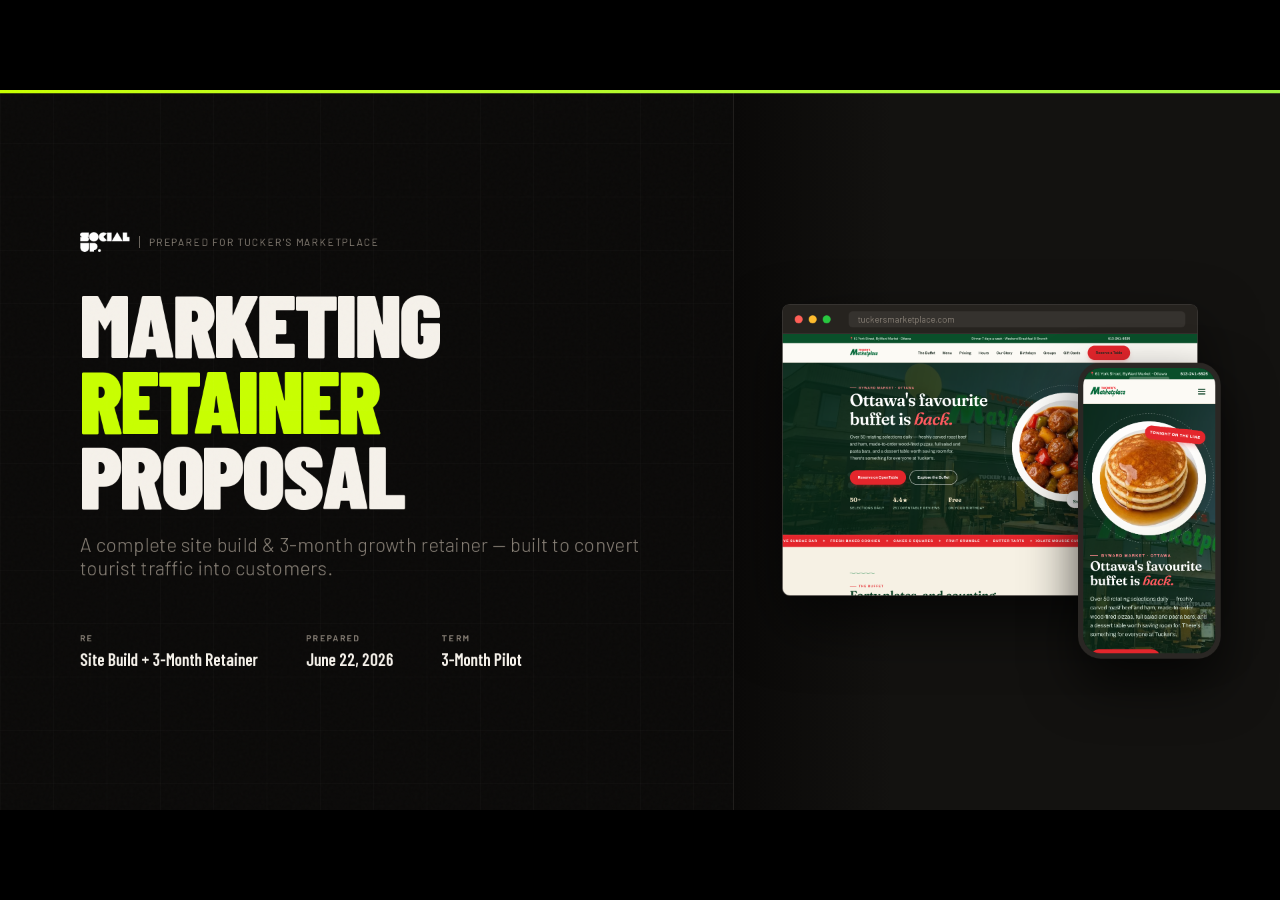
==== socialup-web/tuckers/index.html @ 9baf26e9 "Add Tucker's Marketplace proposal page at /tuckers Co-Authored-By: Claude Sonnet 4.6 <noreply@anthro" ====
<!DOCTYPE html>
<html>
<head>
  <meta charset="utf-8">
  <title>Tucker's Marketplace × SocialUp — Proposal</title>
  <style>
    * { margin: 0; padding: 0; box-sizing: border-box; }
    body { background: #0a0908; display: flex; align-items: center; justify-content: center; min-height: 100vh; font-family: -apple-system, BlinkMacSystemFont, sans-serif; }
    #__bundler_loading { position: fixed; bottom: 20px; right: 20px; font: 13px/1.4 -apple-system, BlinkMacSystemFont, sans-serif; color: #666; background: #fff; padding: 8px 14px; border-radius: 8px; box-shadow: 0 1px 4px rgba(0,0,0,0.12); z-index: 10000; }
    #__bundler_thumbnail { position: fixed; inset: 0; width: 100%; height: 100%; display: flex; align-items: center; justify-content: center; background: #0a0908; z-index: 9999; }
    #__bundler_thumbnail svg { width: 100%; height: 100%; object-fit: contain; }
    #__bundler_placeholder { color: #999; font-size: 14px; }
  </style>
  <noscript>
    <style>#__bundler_loading { display: none; }</style>
    <div style="position:fixed;bottom:12px;left:12px;font:13px/1.4 -apple-system,BlinkMacSystemFont,sans-serif;color:#999;background:rgba(255,255,255,0.9);padding:6px 12px;border-radius:6px;box-shadow:0 1px 4px rgba(0,0,0,0.08);z-index:10000;">
      This page requires JavaScript to display.
    </div>
  </noscript>
</head>
<body>
  <div id="__bundler_thumbnail">
  <svg viewBox="0 0 1200 800" xmlns="http://www.w3.org/2000/svg">
    <rect width="1200" height="800" fill="#0a0908"></rect>
    <rect x="0" y="0" width="1200" height="14" fill="#c8ff00"></rect>
    <text x="100" y="360" font-family="Arial, sans-serif" font-weight="900" font-size="120" fill="#f5f1ea">MKTG</text>
    <text x="100" y="490" font-family="Arial, sans-serif" font-weight="900" font-size="120" fill="#c8ff00">PROPOSAL</text>
  </svg>
</div>
  <div id="__bundler_loading">Unpacking...</div>

  <script>
    
document.addEventListener('DOMContentLoaded', async function() {
  const loading = document.getElementById('__bundler_loading');
  function setStatus(msg) { if (loading) loading.textContent = msg; }

  // Error sink persists across replaceWith since it's on window, not the DOM.
  window.addEventListener('error', function(e) {
    var p = document.body || document.documentElement;
    var d = document.getElementById('__bundler_err') || p.appendChild(document.createElement('div'));
    d.id = '__bundler_err';
    d.style.cssText = 'position:fixed;bottom:12px;left:12px;right:12px;font:12px/1.4 ui-monospace,monospace;background:#2a1215;color:#ff8a80;padding:10px 14px;border-radius:8px;border:1px solid #5c2b2e;z-index:99999;white-space:pre-wrap;max-height:40vh;overflow:auto';
    d.textContent = (d.textContent ? d.textContent + String.fromCharCode(10) : '') +
      '[bundle] ' + (e.message || e.type) +
      (e.filename ? ' (' + e.filename.slice(0, 60) + ':' + e.lineno + ')' : '');
  }, true);

  try {
    const manifestEl = document.querySelector('script[type="__bundler/manifest"]');
    const templateEl = document.querySelector('script[type="__bundler/template"]');
    if (!manifestEl || !templateEl) {
      setStatus('Error: missing bundle data');
      console.error('[bundler] Missing script tags — manifestEl:', !!manifestEl, 'templateEl:', !!templateEl);
      return;
    }

    const manifest = JSON.parse(manifestEl.textContent);
    let template = JSON.parse(templateEl.textContent);

    const uuids = Object.keys(manifest);
    setStatus('Unpacking ' + uuids.length + ' assets...');

    const blobUrls = {};
    await Promise.all(uuids.map(async (uuid) => {
      const entry = manifest[uuid];
      try {
        const binaryStr = atob(entry.data);
        const bytes = new Uint8Array(binaryStr.length);
        for (let i = 0; i < binaryStr.length; i++) bytes[i] = binaryStr.charCodeAt(i);

        let finalBytes = bytes;
        if (entry.compressed) {
          if (typeof DecompressionStream !== 'undefined') {
            const ds = new DecompressionStream('gzip');
            const writer = ds.writable.getWriter();
            const reader = ds.readable.getReader();
            writer.write(bytes);
            writer.close();
            const chunks = [];
            let totalLen = 0;
            while (true) {
              const { done, value } = await reader.read();
              if (done) break;
              chunks.push(value);
              totalLen += value.length;
            }
            finalBytes = new Uint8Array(totalLen);
            let offset = 0;
            for (const chunk of chunks) { finalBytes.set(chunk, offset); offset += chunk.length; }
          } else {
            console.warn('DecompressionStream not available, asset ' + uuid + ' may not render');
          }
        }

        blobUrls[uuid] = URL.createObjectURL(new Blob([finalBytes], { type: entry.mime }));
      } catch (err) {
        console.error('Failed to decode asset ' + uuid + ':', err);
        blobUrls[uuid] = URL.createObjectURL(new Blob([], { type: entry.mime }));
      }
    }));

    const extResEl = document.querySelector('script[type="__bundler/ext_resources"]');
    const extResources = extResEl ? JSON.parse(extResEl.textContent) : [];
    const resourceMap = {};
    for (const entry of extResources) {
      if (blobUrls[entry.uuid]) resourceMap[entry.id] = blobUrls[entry.uuid];
    }

    setStatus('Rendering...');
    for (const uuid of uuids) template = template.split(uuid).join(blobUrls[uuid]);

    // Strip integrity + crossorigin — blob URLs from a file:// document inherit
    // a null origin, so crossorigin forces a CORS fetch that SRI then rejects.
    // The manifest bytes are ours; SRI protects against CDN compromise, not this.
    template = template.replace(/\s+integrity="[^"]*"/gi, '').replace(/\s+crossorigin="[^"]*"/gi, '');

    const resourceScript = '<script>window.__resources = ' +
      JSON.stringify(resourceMap).split('</' + 'script>').join('<\\/' + 'script>') +
      ';</' + 'script>';
    // Inject after <head> so the DOCTYPE stays first; prepending the script
    // would push the parser into quirks mode. DOMParser always emits a <head>
    // (synthesizing one if the source HTML omitted it) but may carry
    // attributes through, so match the full opening tag. slice() rather than
    // replace() keeps us clear of $-pattern substitution in resourceScript.
    const headOpen = template.match(/<head[^>]*>/i);
    if (headOpen) {
      const i = headOpen.index + headOpen[0].length;
      template = template.slice(0, i) + resourceScript + template.slice(i);
    }

    // Parse the template and swap the root element. Scripts inserted via
    // DOMParser/replaceWith are inert per spec — re-create each with
    // createElement so they execute, awaiting onload for src scripts to
    // preserve ordering (React before ReactDOM before Babel before text/babel).
    const doc = new DOMParser().parseFromString(template, 'text/html');
    document.documentElement.replaceWith(doc.documentElement);
    const dead = Array.from(document.scripts);
    for (const old of dead) {
      const s = document.createElement('script');
      for (const a of old.attributes) s.setAttribute(a.name, a.value);
      s.textContent = old.textContent;
      // text/babel scripts with a src: fetch and inline. transformScriptTags
      // does XHR against the src, but blob:null/ from a file:// origin is
      // silently dropped. Inlining makes it a plain inline babel script,
      // which transformScriptTags handles unconditionally.
      if ((s.type === 'text/babel' || s.type === 'text/jsx') && s.src) {
        const r = await fetch(s.src);
        s.textContent = await r.text();
        s.removeAttribute('src');
      }
      const p = s.src ? new Promise(function(r) { s.onload = s.onerror = r; }) : null;
      old.replaceWith(s);
      if (p) await p;
    }
    // Babel standalone auto-transforms type=text/babel on DOMContentLoaded,
    // which fired before we swapped the document. Trigger manually if present.
    if (window.Babel && typeof window.Babel.transformScriptTags === 'function') {
      window.Babel.transformScriptTags();
    }
  } catch (err) {
    setStatus('Error unpacking: ' + err.message);
    console.error('Bundle unpack error:', err);
  }
});

  </script>

  <script type="__bundler/manifest">
{"7079548d-34f5-4b62-b573-746fa2c9d7e8":{"mime":"image/svg+xml","compressed":true,"data":"H4sIAAAAAAAAE5VWTW8bOQy991cI3jstfoiUFnYKrC8+ZK8+7K1AmzRAtimaIO7P3yevPXIwdtDOaYYU3yMpPtqrjz//fUyvX348Pzx9Wy+Y8uLjzYfV8+t9guPb83rx9eXl+5/L5X6/p73S04/7peSclzixSK8PX/Z/Pf1cL3LKybiRS+KWyXhx8yGl1X26e3h8XC/+uLu7O1hg+/7p5Wv6vF78zZUqoEo7PTVxoYgOf3p8UynEO+zMlTIVKZHEyLOGnxx8cqhRdlffHL9NydV4QFhyatrEUsmULdwGBgeJSfNUBK6iI6rsYIrKUreCSqvIrjayKDzCtyWIm7NvopKpmaXZmVSFVAy1lQquWnxQJGfEs9VUlAqjBVPYYA/UxwjbzXvzz+JmteydnjWdnXJYGV1PrJ191J7bphkKKyEXfCmcagm1pJlqjjzx8nAhRfNSR0How8mHrFks0sTRmLxqxu3Pczv5NqxBoQgfp0shaRx1QhyWC/[base64]/Dr1fQJxaMbIw3LKrNZHFsLLG+Tlufpj5X2EJFccdJG156ppNpUxr2sPWCp1MQqyq/wRqmE+GOM4TQl9P2SP3O1gkyY1z+0ByCsfu2WILCzeqOI7Cut/0ohhXfrhCea9f+YfwO6RxtyCKwF9lQm+FnB0Pn5zZV3AcHZD9sEHLk9mbH4xio1U/ZpOuJviNxoYoE/LB/KlgF0nbAdFFMNrzhx7UfRBWZWmAI3thA3ET6oppsoV0vSGHATVd0RjvdZBeYt9LOr5ID8i+Vz9Amy+Acpim1gTVKmJf6pi2r5T3+O/S/Bjf/AYqDbvxYCAAA"},"ae1accc1-0ae7-4387-bff8-1730cb773497":{"mime":"image/png","compressed":false,"data":"[base64]/[base64]/eftSx9wxyMfP98eutNROCAgBISAEhIAQ+OYEbGxsyM/P75vnKxkKASEgBISAEBACEYeACHARpy2kJJGMwDr3hFTksw/Fq16FvP75l5adO0eDUvoEWYs5vUZSvFhxafbWlXTx9+umY7KkzUBJ4yWi49fOmz6rWKAEVchfnPotmGD6rG21hhQ9WnSat311iJSK58hP5fIXo1ErZgV5XPKESWhcexeK6eRMtx/+xcfNVMflTJ+FPrl/ogdP//3iVsj2UyZ6/+kDPX75X5B5LBs42fS5r68vHbp4irac2BfksT3qtyJXdzda9utm9f2yAZPo0X9PaMyq2ervpfx37zmj6aObq8XlbVq+FsV0jkGLd683nYMyPX/zigYv9i8bPnv66j8atnS6RXnvn7KKqvT7JdRjaxQtR3vOHQ31OByQNH4iGsvtFCdGTPr3xX80aPEk+uzpqc5tUq4mbTi6W/3eolJdWnNwu0V5ykFCIKoSaF+jMRXOlldV//X7t7T+yC66/tdd9feUzoPoxPUL9Ov5Y1bB07NBazW+6lOnqYPJy9s70PUmdBxA9/65T6v2b7VKWayRad6M2ah+mao8hk6xKPvqPA7mTJ+Zxq+Zp47HePsH13ny+kXq70mdBtKCnWt5vH9sUX4ujdvTn/8+pN1nj1h0fEgHFc+Zn2oVr0j95o9Xh9nwz1Ldc8vL24tW7NtCF+76P8PDetGUiZLSon7jqVr/NgFOnd1zJJXOU5hytqpscZbBPbcHNe9CuTJkoRdvX1GPWaMC5TezxwiKxc9CJD9eNDx06QxtPrbX4utaemC5fMWoV4M2VGNgW0tPkeOEQKQl4GDvQNuHzacY0WOQy+JxdPX+HVNdEsdNSAu7j6G6YzqbPuvfoCPVLFyOnrx6Tk0m9iTfYBbwR7foTeVyF6V/Xj6lZpN68XEGkX5V3ymUImFSKj+oRQBmEPJX9JlMHWcPoc9ehvdG85QoTnxaP2Am+fC7eO9FY+n3f/9Wh+wfuyLAoVWGtlZ/D2jYiWoULEsv3r+mhuO7kbePD7Wv3IjqFvcfrxb+up52nT8cadtPCi4EwpOACHDhSVuu9UMRuOwRn+KSLzmm+5m8Xz+lGx8/Uh3Hd4HquHHkHCWSnL99lY7N3kC5W1dVxxybuZ6cozvR9M3LAr38Hp+1gYYvm0Gnb16kRHHj04Gpq6lIpzrkyROA4FbJ7e3sqHDWPEq8G2EU1swLc3PlASVc3fvfA+pSpwVlSZOe6g7tRNO6DaWDF07yi/hp0ymO9vZ8PcMk0dbGNtiXA+2EQc0706kbl+jsrctBtjOuPYLr9JIf4HhRGd++H03duIS2ndwf6PgiPFke3qoHC1ut1He/LdzBLwo+VKxLffX3tWW/Ut521ZW1AOqNlwHzZM6paYXaFMspBi3avc50KMqEpE16SuYqSENadiO3z+5UZ3DHEPurdt2D01ZTpb4tAx1rzuzM/K1U3Fj+kDLOwxPaVUOm0YCFE+nOwz+pcqHS1JXbqkS3BvTB9ROdmbeFindtYOCyaAcV7ljHlN2XWFDY8sua9kIXYoXlSyEQSQlM6Nhf3fsbj+0hTIQ61GxCz16/oNYT+gVZo6DGFBuWY/z4P0uSg509efkYxs6saTNS/Nhx1O8ZUqSlJrwQUKlv4AkTxrKJLD5BgFvJIg+SrS2PuzxBsiSFVD5Lxm9LrqEdo88vX6bsVL90VV4k8F/ECCmvdMlS0c4JS9SYi7HnKo/lqCf+Rh2uLNtLedtWs7g4/Zp0UALcrjOBJ37BPRuC+7x4zgJUp0RF6jtvnLo+xtMbK/ZTl+lD1d/xeRFtTLu+VLJbQ3rv+tFwDP+E1ivsuH6Y6CJBgFvSf6Lp2aZVFM/8agPakJuHu/pIf05wMIJ6bv86eTkdvXKOZm1ZoYROPEvwzqGf3J+cs4lGr5zNk/PP5OjgSOPaudCk9Qtp5+lDpktZ8izR93PtRDtbO/WsRirPi4G9G7ZVYqMl9bG40eVAIRABCTxd9xudun2Rjt84T9M7DKW49XKpUr7Zck2NcVgwTtq0oPqsdtGKtK7/DGo1rR/1rtOGcqXLQjFqZwtUq4PjVlGe9NnIZck4Gta0B+djQ+lbl1bHveV8e7F41qJcbZMI92DFSUoSL6H6PlGj/OpdNqjkuvMOzdq5kt/xPalf/Q6ma+Pz7WcN78VILab0pXUs1FXKW4L6chkGNupMTo7RKe0vJWjb0PmUNXVGuvzXTXXsmqM76dBV/zlEBGwiKZIQiDAERICLME0hBYlsBHo6paVB7vZ09vUriuZjQ1vSp6BVH28HqgZEnlytqlAMJydKkzQF3X30t8nNpHvdX+j5u9eBBDhYQB2YuooKdKhJeyctV9YFtx/8QRcX76I3H97x6nVMmrl5Oa09vIMuLd5N/2NrAYhz83esUQLcyJWz6NKS3dR2Qn+6cf93U5lQlhIs3miTh2QJErPV2keCOOTJK2UVWUjaOW4R/f6/+5Q+RWqqM6QjnV+4nV69e0sJ48ajMj2a0NuP7wkv8Eh4qYDlwWIWtY7N3KjKUIMnEa/YysQ84drV+rdmi65n6qvlg6bQGRbsXrx9TRUKFKees0eZJjyYjOF4/JsnUzZqW7URlcxdkPK1q0EZU6alyWy1Un9YZzq3YLuyaEkcLwFV6NNc5QVGmMxuPv4r1/MDdarZjCc1HnTpj5v05z8PAwlwJ9n6ZSVbnFz545aaGK06sI36Nm6nBLg1Q2dQqsTJVHmfvXpBTUb3oBndhylm1YqUpYIda6l2ggC3bOAkzv8BzeB2AbN3fAwsDcGwcbka1KpKfcW9TI/GQQqGGi+0Z50hHQJYEs7tPZrr+UZNxuuWqkIf3D7RyavnqUbxCup3tOm15b+qvuHElpJrDu6g7acO0CKX8VR7cAca16EflchRgEp2b0itKrOIybPG/16/pJFterHloxsLwdGpaOd6ke0WlPIKAYsIQID75OZG49bMDTAWFulUl0bxPXDi2m+0ly3gJnYcSKXzFlb32T/Pn1Djkd2VAHP0ylnK/3NOihMzFlVxaUVPXz9XVrg/p/qJww74qbGj79yxtHnUPLr3730qm7doILEdotWVZXsof7uaJoEChRnLgk6lQqXI/[base64]/x40Zmw5OW8WLCnXp8tLdagx15vFsCOcNUWlEq55UuXBpVR8P5gXBShPgYMF4ZeleKturqcp3fp8xPGa+UwtYeG4gH5cmHalSwRLq+XD/6T/UfEwvgkXe6La91eT48j3DRNJcgNNbpe2ZuJR6zB5ND/l8WK2VyFWACnWsTbPYqgyCl6eXF/3x7wPqNHUIFcySi+b0GsV5f1J1K8z9LWn8hCYBbuXgaXTtz9v8/EpI1YqWUX0U7fCben58oNgxYlGPmSMVT/S3dMlTqcUw9JNW410CPLc/GAXBK0v3KC4Y35FSJ0lOj9mK2lyAQz/WJucDmnaij2wBP3/HWjoxe6OyjlvEluJNytdUz3wk/J47Y1YasGAi7Z6wlJInSkLu/FxFwuIQrMvPzN1Cr7kPJYwTTy2WFc6Wm0a07kX2LMrhXeHm/XvUfvJAi+5ZOUgIRDYCEK9i1s6u7h8IVqduX+L3+1eqGi712qsfTYDLkio9OTg40M0H96hescq0ut+0IAW4+8tP0OQti2jR/g00olkPgtUchLosqTLQ5Tm7KH6DPErg04t38WLGocdrzwUrwJXNVYT2jFpKMetkV8+XyvlK0dYz+ylxnAT0cNUpStqkIC9s2/MY9F4tLtxcsI82HN9DEzYvoO41W9LENgPU9e4tOUIbT+6hubtX81jiEazYF9naUcorBMKDgAhw4UFZrvHDEqjslJLqJMpEq5/dpbNeQbteYoUfEzoIKHHUS7i/xVJwAhyAdandnOrxxAYTQVhqYMK17cR+2nh0D68m2ynBBRMDCDY9Zo9UFnZwQYUAly5lGmXRtvbQzgDsa/Pq/[base64]/fDZBbDO3gGvHEwK4oZXq3kgd32JsHxameioBTu/uqQmCEOAgcmGChQQLuB2nDlLBrLmpDbdTx5pNmVVcdrGaz27HcdREVi8o6hsEeaF9IdppSbuO/rgaxcpRo7I11IQREyxMKJHQt2AtEt0xGltuVFKuqQnZtWD/lBVqIq7ldWTGWj7ahsr3bkZHZq6jJiwslGBrD4insB7EhKrmoHY/7H0qFYvaBIIT4Mr3akb9m3Y0CXDa/QJrnWvL96n7FuMJrFExBtZiwTvvz9nV4seeicvYEtVgkXudj83dpqoS4CDGQTAzTyjDnQd/8qKJ/5gMCzBcB+IT3Bt/nbxCueXDHbBmsfJqrE/BYQP2s8iPskAcgXDi7umhxv88baop6+CGI7ryOPKUyrHwd5zFRE1sqVWsAru9H1EWrlgowHMEln9IvdgyyZ2FLIiLGFshSE1ji+ThLHJt4cWLoMb4cwu2UUEeV+A+O+yXHmpcPcnXgwCXNEEiOn3jIi03Wu9p9YdlFxYUIKbpxziMlQVYoHrJC1ANy1ZX4k/yhInVIk40tsqqypa/zXi8w7MOi0kY59RiFj8nIKDt4IUicMY4Bgs4WHQP57ABFzjEw9n529SiyCd3VxboOvJ4zfFaNy2js1x+cHRkC+zLPI5q4zIs2iB4jeeFClzbXICD4IWE83adPaw4IaFv5OFy4fmuH7cP83gLgaxg5px0+PJZVY5NI+dSL7Y+R9/CQs8VFt4c2Hp7wMJJKi9wqsoLVEilchdS/Q0v6NvHLVT9A/nD6tub2VfMX4IOXT4d4LmtsXWO5kTH2dIeQlhVtiDHAh5SdRbltIRnEsZ9cNQsc2oPbq/+xnXQryH+Ip+gBDgck4f7O57l2vPozLytqn4QMbtzCAmIpFgYRH8CXzuu63leMEP/kSQEfjQC6ZKmplsL96t+jwUFiNuJGxcwLbabC3Ba/R+tOk0JY8ejLB0q0L/8Xhtc+ilpKrq1YD+NXDuTpm5bSn8sPUqL9q2ny3/eUm6jYRHgetVuTeNauagxANbArz+8pdQti1PJ7AVVXhgHYAH799P/Ua4uBo8dpGRsGPDXsuM0e9dKGrxyKn3acVs9a7AogNRscm9xQf3ROrbUx2oERICzGlrJOKoQaB4vD619G/yKv/7FfGqXwXSGXTQ1V4+QBDjwwwu+Njk7PH0tx3MZydZphlgNWr4Qr8qz9Rfir0GAm9Z1qHKV6j9/Ap1iF9agUvzYcalvo3bKRaQQuzCaC3CY+GCidootLvDCD+sKJEw0Zm5ZruLI4QVfS414AoiV7tAEOLii/PviqZpUzeg+lIW052oStZutCjCpbcrWGljxx8sLhKysP2UkxJbDeRAPEe+iKltAQEjCS85ijqXzU7LU/CLhTetYbFy8Z4NJlELZ4KqKCRJS66oNeALlGEiAy8UTsmvMudnontS9XitayPGHRhgFOJwDdzXlOsAvH5iwQTTDSj7EPiRYXXz2/EzH2CJt6NKptKTfBMqQKm2AGE8V+7QIMEHTuMFCDpMYCIlaCkqA61yrGVsfZKOOHDsqKAEO507qzNY7uQuriSTaFxYmC13GsSvzdDo0bY0SCdcf2U2bR89VE/ec6TLThE4DlGUILCrztzeIepKEwI9GIDgBDkL9YI6XpVnAbRk9nxoM7xLAEhdjMMafxzw5KpI9LzUoU43WsoXp0gETA1j64h6HADdzyzI6x4sh5imo+9qB3fwxfmgWVhhbbvDYspot4CbzswIxyd5/[base64]/[base64]/QjLO02sxPl6F1T8jb6ej0VESULgRyOAd7nnGy5RyuZF6S1bjr3cdJmmbVtGE9lqDCk4AS55giTUrUZL6lHrF2WRtpLjujUoYRC9NFGtQ5UmNKPjUJq3Zw31XzaR3T4z0LkZ22gA/54+WRrqWqMF9VgwipYdNMRMDsoCDtZ5SMmaFqJahSvQwh5jA7idVh7aik6zxV6G5GmU8IZnxvttN5RFH8bupqVr0pJeE2j1ke3Uee4wQ/l4TIvuEJ1ef3xLa9mdFvHsYtfN+aM1rdRHCFiFgAhwVsEqmUYlAj3SlqTZj04FW2XNpQcHTOdYa3vPHTNNUkIT4PQvutt5xX8NW6ntOH0wwARRCXAsSMG9EQJcOw44jpXoIzPWUcH2tUzWELnYTWkCr/Brq+xafBu83JsLcE1ZjMIE5tD0NTRh7Xw6zuISVu7n9R7DL/+baDZvKgHLMqRNI+dRm4kuys0xdAHO3wUVk6YabOXRanxf5UKKiQpi0mnWXemTp6aNo+YqiwSUEdZkR9l6C/Fn8RIPUWnqxsXKam8euxvd4KDqBgEOMYQML/mYiBXiFXd3Fsgw+bp871YgAQ55Y/IDV8yJ6xaozR8gwLVkSzhYMiDGmt4iRk2S//[base64]/P8nYACXAmOLVmfxzu42esThCAVz5IXCSDEw71xG4tofz9+yHEfW1KTUT14TMxAm3gc1EQ6WMz9xRZfGONxLzerWNu0EQus4XDOw2eGzXT0zx4spjQb3cskwOF7WNFhvENMSRyLsUYTe4Ia4zHWYexFWWENCPd8WF735sUc1B/CjrmLbXA9DOMPFnRgOYjr4nkVh10usRDQqkoDtmzLT23ZxRZp44i5LJx1CzCGwpJ7/28nlEiJ81UoBJcJys0e7ruwukIAcmxKlD3tz7Scn1vBCXDFutRTiyxDW3bn50zsEF1Qx/B1bXlch1us3nJYL7BiEWzu9pW0iy2Ly/[base64]/xxgf3qcqw1lQiewE6MHYlxamXM1B4klqFy9P6gbOo4uCWpk0dcvB4NqfzCJVvjOjOBOu4q3/fphIuhudRaC6omrVe7Lo51LsqLNmaTuxF7XhThSyp01OGNmU43mUc+nfNOSXSFciUk05M3sAbSHRSbrVIWDRGfeuM7qTivu0fs4LyZshGSdh9VZIQEAKhExABLnRGcoQQCJHA8ByVafQt/6Cl5ge35J0qO7E7KSY6juxuqU3ajrGoAusjPADxAl62pyHWij7pX3RhpXSaJ1HPeWczuLJu4J38EGjZXIDTNmGAtd1/fOzUDYtNWcJdMjbng5dzWESsObRDWT9g5zlYd1TjVfFdHCBbE+Di8mTk2MwNypUkJU+2uk4frnZxhcj15gPHh+Cy4z9YJ/RjV66aRctTLXZlxO/YXRTWclrCRAAiF3ZdgzskVgxhbQL3IaQrS/aoOG2aayc+wzlX2VUH7jxImHzCtXYgWxcgxg9ERZj8YxdZ7DKKWDSIAacJcKPa9OaYPyVVfffxZO2jq2uQAlxqrttedv/CpAaTEQhwdYd0UlYSsHxB8O0YXF5YiMBlVC/AaZswlMlbhHrVb6PiRp1jQetfPg6i4Qa2OpvPVnUnZ2+iTx6uVHNg+wAxoMzbHJPyCzyR9laWcYZ2Os5WJS7GnflOc5wdWEbA8gITblgcdJs5XFlVYDctX7bkSMWuS6NWzmQLi0NqQlVrUHu1qyB+r9C7uepD5/lc9ElY4fyPd5hFjD9YRUgSAj8aAQhwFdhtD0HnsbIPl+1yvGjx6t0bwjgZVgGuD1sKwbUPrugQebBhTXm+r4IT4DAOwaIYllPmCVaqGHMwoUFYgLscf/MUu8pvG7uQBbYXSlzC7tUYF8/dvkKrh0xXsbg0QQ7jD4R+nI94XxC0MC4jQTCDlRMWMeDiCuFMv2EMRPuivOENzsHOnPl/zqFzbw88xresXE9tCAMruvRsKVGkc13KxptMaJswTGCR5hNfb9xq/1h7wfUlLCQgfABEQW2shxstXCVRHzxjEGsPLpU3OY5pd7aMntt7FOVKn5Wtud5xPNWUypIX8Tq1TRjgwjtj8xIOEu5Ew1v3ZCHzEf3ME0q4GqP+QQlwsHLuzM9nCHDX/rqtNoIwt4BDDDckuFo5cbxMLGzBVVYvwG0aNUdt8AH34CQsPuVj0evs/O3cPzxUnthQJzMvMOFZpm3CAIvvakXKKAaaAIcwDLCixriOVoSlYpdpQ2lK1yHsFvpRTdDx7MR7hP65/ZHdXJEQ024E1x19G8cdYRdj813RIcDhPjBsH2GjYlbVHdqRef0vgADXka2/29UwWIDfffSX6kvBCXCwoNvH/LFwl4LLXJLLVyBzDhHgfrTBVOoTLAFYryGeG8YGWAQnbVJIWdu+3nxVjePYsAXv+9hF9A8W324tPKDGC4xxG07spnYzBwXKW7Nc03+hdzfV3Ea1z/5dc5bi8jsjrovx/vd//qZCvfzD3mj5nJm2hSDkoZyPXz2jHJ2qqM3Rnm+4oMoY3SEarTi8lbrPH0kvNl5SQp95GcrnKUa7RixW4wK+z9i2rBqzJQkBIRA6ARHgQmckRwiBEAkUSJSGLr38X6iUIKBpL/KhHhzCAfFYfHvLAsyXJjxkscqvdxVBXogdhpX6oBIsshC/[base64]/X3eXRHR4rGu80htAA2UMBCAyZL8/qM5lhrl0zWULgu3Buj8fFveVHEPGFHPAjuSLAw0zbgsaS8QY3xOA8bG7xkgcfaCfXGOIYJrZYwJsOtVe9SGez4xqKQ3hU1uOOQJ2IhIbbd1yQ8I7BQg/hpWgJ/bEoEF1fEBsXGEKEluHZpsdmUCy8LbxBVMb6jz+nbMLjndkjP89Cur/8e7rNYIET/tCR9q+taci05RghENAJ4J8b9a+l77Pe8X/Cert7hWQTUJ4y7ENW0hZzQGCfiuYPe/T604+V7ISAEeIMkNpSwca6VNbRd1IWVEBACQsBiAnVKVlLxiCxJWDlfP2K22vkPO5BKEgJCQAgIgcAEjs1aT4+ePWaX//[base64]/wiYdmlyEJACAgBISAEhIAQEAJCQAgIASEgBISAEBACQiDCE4gTIzbZeHu6igAX4ZtKCigEhIAQEAJCQAgIASEgBISAEBACQkAICAEhEDkJ2IgAFzkbTkotBISAEBACQkAICAEhIASEgBAQAkJACAgBIRA5CIgAFznaSUopBISAEBACQkAICAEhIASEgBCIogT8/[base64]/y8/Agj70H6dO8xeT79p3VyygX8CfgWKIoxe7Xk+ySJSVydCDSbdgQmhgnIpz0JCEQVgIiwIWVmBwvBISAEBACQkAICAEhIASEgBAQAmYEghLfNGs38+9seFfTt/2H0ecTZ4g+fxaWEYCAXaqUFMulO0UrUzJAaUSIiwCNI0X4QQiIAPeDNKRUQwgIASEgBISAEBACQkAICAEhEP4ELBXeIMb5stj2Yfw08tixJ/wLKle0jIBTdIo7eQxFK1nMYos4sYazDK0cFdUJiAAX1XuA1F8ICAEhIASEgBAQAkJACAgBIfBFBAJZthlzCfA5W7ux7yl57DtE7weP+qLryEnhT8AmXlxKtG8b2Tg7sWeqf+y4kCziRIgL/3aSK0YmAiLARabWkrIKASEgBISAEBACQkAICAEhIAQiBIHQxDf9Rgqvm7Yl7zu/R4hySyHCQMDOjhJsXkX2GdJZJMKJABcGtnJoFCQgAlwUbHSpshAQAkJACAgBISAEhIAQEAJC4MsJBCW+BbJ6Q/a8ycKrqvXJ59l/X34xOfO7E4g1sA85N6mvymFuDWe+Y6qIcN+9uaQAEZaACHARtmmkYEJACAgBISAEhIAQEAJCQAgIgYhGICTxTbN642km+Xp50otiFXiTBc+IVgUpzxcQcG7TgmL37EJ+/J+IcF8AUE4RAjwu2nh7upqL1gJGCAgBISAEhIAQEAJCQAgIASEgBIRAAAIhuZ3qXU5x0ovC5cjP3V0I/kAE4s6YSNHKGnZJFRHuB2pYqUo4ERABLpxAy2WEgBAQAkJACAgBISAEhIAQEAKRm4BegNMLbubi27s+g+jz0ZORu7JS+sAEeDOGRMf2km38eP7f8Wfmgpz2pbijSicSAnoCIsBJfxAC35RAkNuwGx9K2oUsOQY7RQWZkJf2nfF3HKkee0F8F2oe/k9H8vnfv2SXOiUblRtWtFTCtczK/02BSWZCQAgIASEgBISAEBACkYJAiHHftPdT/vfzybP0rmf/SFEnKeQXELC1pSRXTwecIwQjwokA9wV85ZQfmIAIcD9w40rVwpuAt483NV85lmxtbE2XxovKwiZ9KY5zTKOe5UddNk2n926upmPwYHIp14hyp8poMOX2+EzuvEW79sBCbjbZs5DvrbsUffp4ch85nmyjOVG0gb3I9/0HcmvSlmwTJSTn1QvJc9se8j17Xh3nPXEmeT1/Tg6N6pHXlh0sphmek9EmjSKP/sPV9W0SJqRoLt3JxsGebLIUJN/b58n3zj1y7zOYKGliijF7MtkkiB/eKOV6QkAICAEhIASEgBAQAhGMQFDWb/qYb4gN5ufjQy/yl1KbL0j6cQk4t25OsXp1CTCf0Rbx9WYEIsD9uH1AavYlBESA+xJqco4QCETAl18yCk7uSHeePgzwnS2vEH2Yvp/sbO3U58/ev6b0IxqTn6//owlBai8NXExZk6U1CnAe5DVgJHkeOkY2sWJS9BJF6LObG/kdOUkx/rpKHwqWJcd4cchh/nRyq1yPHPLmIt+PH8kxTy7ysrMn3w1byL5Nc7JZvpbszx8m3wNH6fOI8eTYorFS4OyH9CVXFttss2Qin8fPyPHDB3I4e5C8ebXSsVZVcs1amBw6/EJ+j5+Qw9B+ZJsksbS4EBACQkAICAEhIASEQBQmEJzraQCvDV54fj9sLHns2R+FSUWdqie5ftZQWc1bRqzgok7jS02/kIAIcF8ITk4TAgEJvHH9QCkH1+N3kICuo7b2dvRp2gGDsMbfpR/RhJ69exXwZP7uyfjtFI+t5EyrRJ6e5FWsEvllykCOK+aRa48BREdOUIy/rxkEuNixyK5CWbJdvIJs/7xiCoLqMWoSea7dpFxSnRdMJ7vypcln/Vb6xC9DDvxh9DhxyO7qKfqUKR/ZNebyvn1L9izQObKwp7mbemYvQsQBcz0TJyKnjcvILm0aaW4hIASEgBAQAkJACAiBKEwgwDuuzt3UhIQ/8+P31xcFy0RhSlGr6tGrVqQ440cE6YqqD2EjVnBRq19IbUMiIAKc9A8h8NUE8ELSZPko2nXjTKC88MBxnXlICWR3nj2iAhPaqRhr+mTDVnKuMw76i2/4ks33vYrwtu0swDmwa6n72Mnkt2YzOV0/Td6FyiuXVL9fmpBb9wEUc+sq8n31imzZAs5z9iLyXreZbHNkJdsbdyj6zTPks3Mf2YyYQLY3jatUzk7kmiEP+bE46OPtQzEWzyT7sqUM1+e6+Fy8QrbZMtPnguXIrmBeclgxX+LAfXUvkQyEgBAQAkJACAgBIRA5CYRq/QZBjn/cd++nDyPGRc5KSqnDTsDOjhJfPE42/K8muGk7o+p3SEXGIsKFHa+c8SMSEAHuR2xVqVM4E/Dw8qR4/apxrIvAGyfYsqj1iQU4pLwT29G9Z/8LXDo7G3KbbhDptIT4GX6Fy5PfzxnIbvUiZT33uVQ1cnz6jNzt7cnp9AGyTZyQPLv3J9t9h8mbZT37Yf3J6/4j8mMXVKc/rpB3/tLkzSKbY59u5D50jGGjBs7H+e4FcmMrN/shLuS7Yw853H9I9rd/I2Ih0O/jJ3LNW5Kc2aXWncsT/eB2skuXVgS4cO5TcjkhIASEgBAQAkJACEQUAiHFflNlhADH744vSlYmv0/+cY4jSvmlHNYjkGDHerJPm1rNI0yJ5xAiwFmPueQcmQmIABeZW0/KHgEI+Pr5ksv2BbTgJG9yEESK7RSD/pu4k/735j/KOqZlgNhvpsNtWYCbEVCAU+8y/CKjRDndjqTqBQgPNRxgdGu1gdUalwN7odpBROO/YVWH8w2HGdxfVZBc43l4UdIEP+14U3ngQqD7Xm9CDrExuoNjBCAvRRACQkAICAEhIASEgBAIDwKaAOe/4QI0N+PCs1F8w7vl83wlw6M4co0IRMAuY3pKuGmlQYAziwEnIlwEaigpSgQhIAJcBGkIKUZkJYCXD+felYLd6emnJCno1qDllGtiG7r/35Ngq+k26/AXm2YfuHOBai8dSoVSZqYTfWZbnE+A1Uyd9V1whfzo4UZJhtShXe3GUvnM+S2+TmRtWym3EBACQkAICAEhIASiOoEg3U/1MY+x4Mt/exw9Se/7DY3quKxafw9eSo/GVzAuxZuu5YndZ/mvaIYl+nBPSa6c8hfgzDZkkFhw4d4ccsEITUAEuAjdPFK4iE0ALyTD9iyl6Uc2BYrrppW8QIastKPNGEo5pL7BPF8dGfDhmChWPPrf2M2hClqm1Ue9qyrn2XzlWNpx/RQd7jGdiqbLHmo+KBt2bXXZtZCWntlNM+t3p9aFq4Z4Hq6da2Jb+vvZP9S/YlMaUa21RdeJ2C0opfueBC5fv06JEsSnNKnYbSEc04mzZyh50qSUKX0GunL9Gjk4OlLOrNnCsQRyKY0A+kD+3LmDBeLl7UU3bt8J8RihKQS+N4HQ+rGl/V1/XJZMGSmGc4zvXTW5fhgJvH3/jh48ekT5chnGtddvXtO5S5eoRqXKYczpyw/H+9qVGzcoc8YMFDNGzC/PSHdmiAKczvrtXZ9B9PmkMd7wN7lywExekC91s/cI8GEuX1sa4BON7C1YSLZCkb4qyz02nrTGzjtQHpm4TmN9oweZd2EHVzrm5UzOZnOJDnbu9MLGj3Z6O39Vmb705MTnj5JNNPaQ0VnBme+MirwlDtyXEpbzfhwCIsD9OG0pNQl3At4cpy3hwJr0+fNn07Vzp8lEN578TX7eBvfPqtkK0/l/7tLbjx/U33jwlMmUl47/cdW4VkWULWU6uuiykJ9ZutgJZrXBy0/dpcPo+uO/6MHIjaYHGIS0n8c2pydvX5HrdLONHEIhknJQPXrr9pFuD1tJPyVMHuzRuLarpwcl6l+T+NlOy1sMoEb5y8lDNNx7XOS7YNo82YMs9Km9+6lk9SrUtG59Gj9sZJgrZp6vg4MDDezRm9o2bxliXi4jhtLW3Tupc+u2lCRRYho5eQLVrladZo6dGOR56PsFK5SmC4eOh3h/hrkCZif0GTaItu/dQ/Yc3/HvS9fVt7fu3qYazRqr3x9du/21lwiX899/+EC5ShUNcK2M6dLThiXLKWH8BIHKgHZ8ePVWsGMJJq/5ypUKc/29vLzIlgNCwyXfGunfJ4+pRPXKql8kSZQoQHtFlrYKisuz58+pead2dP/RQ/U1+mPvTl2pa9v2X4xxyeqVNGHWdLXog1S8cBFaPW+Rup9cRgyhn9NnpPYtW31x/uFxYlDjWMtGTWj0wCHq8vg+qHbXxo9LR06ajgupv2t1QX4716yn3Nlzhkf1vuoauNfa9+lBJ86cNuVTtXxFmjtpqlXHzK8q9FeePGLSOFq1cYMplzw5ctH6xcvIKXp0Onj8KHXp14fuX75B//A4UZLHiUL58tOmpSupQPlSdGT7HooTO3aAEhw7fYra9epmukewOLRj1TqKEePLBFhvb2/KUCA3bV+1lvLmDH6BIywYQnU/5fdhrC+/btyKvP9+EJasw3TsUxbg6jq4Uz0fjoXMZ2JJe6etQcA66v1lvMJUgG98MEdrpjO2zI7TBhbimnC9kJL52VBDv6DDvURUAS7++uXkwHGrTQKcLgac3g1VBLhv3Ikku0hIQAS4SNhoUuSIQAAvI7t4h9Emy0ap4uAlwJZXo472mkllZ/cybchQ7ud8dJQ3RNBS/DhxKX3cpHTpf/cM53E+lbIXou3txpAdTxjxtw9PVN64faAEzrHpNf+Lzy7z8Q2WjKCk8RPSnSErydHOwRTvLQa7wDpxXLZXk/eoPF99ek8JY8YxxX5D2V7zZ87RopOzAxunY2fWz+6UcFAtsuUvX0zcRdHsHVV+b1w/UPwYfF3+N3Z0Z3KwM7wMFJ7SmW4+/lvFdng0dhMljhmPvHy86Z27KyXk419y/khJYsdT5fXln9eu7ymuU0xytHdQn+E/uLF68YtaAj5HHsIRoSdbtwyv3rxRF+g5qD/9/ucfdGjbLvV3vDhxKH3+XEqAG9irD715+45SJk+uJvzaffH4Gb9q+/iqz3Fv6BMmqBAGWjdtpj4eNmEs7dq/j+79dpn/4o1PPn2ihAkMgs/L168oOvd99LfydWtSooQJafnseTRozCg6cvI4XTl2ihLEi0+YSD797xlfy15dE+nqzRtU95dmLLQcU4KdtRIEuF8PHaTPnp704MpNNXEtVq0Sb4bsTf+xKKJN7g1l/I+/t6EUyZKr43COm5srxY4Vm/59+oTi8L/x4sZV99wrFrDixo5DECg9+bj3vBCQKEFCa1WDNAFu15oN9FOaNOTm7kH1WjVT/147flq1BYS4/z3+l1IlT0Fv3r01lQcCzdNnz3h65UfJEidRZcZnr9++Ucd85DaF7TA+f/r8P/VZTN0EFce9f/+BnJycqEjlcrR/0zbKkulnq9TVEgFO1Yf7EybDiVmkc3YyWCW8fP1alRuTdX393Nx5bPTyVm364eNHbt9k5O7BFg0vX1E0tipIykysnXBPon1O7T1A0dgydNaiBTRj4TyaNno81atRU7UfrLKcmbFWdnXvsKUi2gf3GfoAyo70yfUTZS9emCYOH0WN69Sj/148p8KVytFwl4HUuG49ylq0AHVg8a1Hh86KCZ59T/i+R/zSZGyl6miMN4rr4jr/PuH+zeKFFzNNZLy/PfmeeP/hvVX7NcYbiEoTh49U9Vqxfp3icpXHjvhcLpQP/dHDw4M8eEHOzs5Wcbj3119KWLnMAhzGI01wNowzdgHaFPfqJ1dXdV+gHTQBDpyfv2C7H47zijEIY6RhTItGsWLGUuVBf8HYkCB+fNUuyB/P6pQ8Rlg7FatSQd2PB/h++zljJmX9ValBbd7APSP9yhtCBdWvMRY943PQ15MnTWYa3zWOKDP6vqurm+L29t07cubd2z08PqvfU/D47GB8VqDP/Md5+fImWOgz9mbPim9d/7Y9u9LRUydpxtgJVKdaDXrH5SlVq6pqb4zTnz0/q/ZAf/j18EHq2r8vXTpyQj1/8vNiwpHtu+mn1GlMdYbojfGqZqUqNG3seH52ufLf5bkfeZjGffTvt+/e8xgfi/tbPFWld+/f87gQjT7ytaJFj6bG/RcvXzI3D0qeLCllLJDHJMChTzzhsVV7boSVSajWb5oFHLfBi4q1yI+f59ZKmgC318uJEvJbN9Kf5EMtHTzoN68YBPfMSvZu9NnoaPKLtz119oumPq/In3saP2/ibUc9/aKTF5e9soMbuRo/r+FjR0PY8uwEedFAB0+Kze/I6fxs6bqtL433dqSyfvw+y/+V5LwG+ThSCT97qsK/exvP7+3tQI3MhLPGdm70CC/bnMr62NJ4X0iHgROEtXOezoTN25C62rrTFTvDwkUaXxva4OOk5hk4rhtfZ669l/puhJcjVSEH0lvA3WJhr72Dv3HACq/olIUCvkd96zaKM3kMRec+rqzezKzgJA7ct6Yt+UVuAiLARe72k9J/NwJ4oYnZrwr5eRlWrlTih8790Rso/TCD1UqAjQyMh1wauFhZsv376rnptLbFqtOchj3VC9rZ+7eowty+ytJMvUjyv7H4pSt/0gx06N4lQ8Bbfrbh5f3jtAPk7etDcfpWoaIZctDBLlMo05gW9PzdG6qUuQBt7TCajty7zPHhhhHPbNQL/M6O46lilgIUo09l8uVJDJ6TfhDeWLzLPaEtPf7wihrmKU1bLh0nP3sb+jD5Vxbm7Mi5L8e5g1Ufn+DGu7puuXKcWq2doGJQxGGR7YOHK6WOn4RuDVlBW66doDZrJhniUzjY0qfJ+9TEKs3IRvSG3TPsbGwpc7I0dHngku/WfnLh8CXQuntntui6S5c5PoyWMBmF9dBznjQgQQC+z+ITJvNZihRQwoXhtrKhO2cvmAQMfIZzB/bsQ51atVHH3P79LlVv2pD+YuuxvQf3U/+Rw9Tv2rHN6jVkawJnWszWOOYpaZIktGruQp401jF9hYnOzVPn1XW0ZE3LJghwv125TC9fvaIlM2ZT6WIl1CS8fs3atGnHNjUR+/jpI+UsWdQU9BoCyR8XrqrJYOd+vVms81E/SGsXLqEi+QuqPHasXkew0Dhx9jS16tY5zNZkYekpmgCHSWaGn9KpUzfv2qHaAxYhKE+1ChV5YnpITUoLlC9tsoDDhBFtj4SJOY5/w6KaZgGHPC5fv0oP//nHxEATRotVraAmmOnSpKUH/3tEcyZOZpevqmEpepiOtUSAgwWK1oeR+ZRRY6hBzTqULl9OGjt4GDWt14De8iQ6T+liqk3mLl3MIvKv9NeD+0rAcunWg3oPGWQqV+oUKZUwZq0EC6ZWfJ+Cu17wrtOyKV27dVOVEffDgJ69qXOrtkrchaBw9dhpusTt0n1gP/Lx9qH0P6WlQ1sNQvsHFuVylihMzeo3pHFDhqvP3NzdlUC1mi2Ixs2Yqj5r3bQ59e3SnY8top5TWtrOVkB5c+ZS1836c2a6+8c9OrB5B1VuWMfUjzv27UV37t2lM78adhu3RsL1a1apSrPHTzZlj8/unruoxiXNAg59fQLXCe0KoRD3AxIEy7vnLqnjkidJqgQrJIh686dMp4UrltHE2TPUZ2CP+1gT4DJyP4LgqH2H9uk7fDDtYIvZB2w9ilSsWkUqkq8ADenTj/KWLWG6P3Af3Tt/mRx5rLBGcue2zMIi6mnul6m4f2ppw7YttJ8twVbzuGrer2cxw/qtW5iO1cZ9fKC3JFy1cT1NYibgVrlhXSXG3mSrYCTUCwsVSLifNOtK/efWqC+ukz5fLurWviP3126mS/zDCwpDJ46jBZOm0ZmLv5ks4PTPDzxTIMwhnd9/mMVCg0jduH1r+uOvP+naCX+3Tc36Gffc+q2bafC40aZrlSxSlFbPX0xNOrShuLyQtf/IYXXvQKQfP2OaOg7CHDwzYAGHhRqI3pqIBgH3d2aKhQxLk16AM4RS4WS++QKLb2oDhmLliTwN47g1UlACXA8Wqi6yUAUBrj6LYU5clJUsVnlweco5uqvPm7EIhqfjBm8nesevplVYdMPnbfhz9lmh4z7O9I7/rcbWdZtY3HvIR0OA68NCV00W3UbZedApGx866x2Tnvv5UC1HDzrPYllpzicpX289u30+sPGlFiwEnmT3UC0O2wkbFvLsPeksf4aRrYTxukGx0Qtwmqh4gs/DsmRxPm8PlysRS3A4rhALclO5jqvZhXWJnRed47p0YtdczQW1sL0rtfZxoPa+DrTM1pPWsnXdSStbCMYa4kLOdWoaouxg/iJx4KxxC0iePwQBEeB+iGaUSoQ/gR3XTlHTFWPwFmK4OD9wjrH1m7OjExWd3DnAJEIrXZI4Cej+qPWUYmh9es+TaS2Nqt6G+lVoov6MxcKYNonWvi+fOR/VzFmMemyeY7pepqSp6Bpv7jD18AYavW8Vja7RhrZfP01X2VIOJSqSLhuNrt6WKs51Me2GivwyJktFv3aaRJlGNlVFt2UxrFSm3LS380SK4cIxSlhkg3AGKxQIZcvY3bRAmsyUa1wbFtF8KFPy1HSq5xxKPqiO6aVXVZ8ftD3L1KfWRaoqIU/t4Mqf18lbmpY370/x+9dgwc9H5a3CxPKX7rOOhH/DyRW/C4HgBDhMUm+cPMdxciC0lFQTOQgBw3gyo1mCmYttqAA+Q5/T3LZxz2xcsoIK5y9AO37dE6QAN27ocCpataKyItnBE5Ou/[base64]/ZQ+rQ/UevuXZTgdP7AEdXGcG2DFZm10sAxI2nj9q2BBNpNO7fTgFHDQxXgOvbpSVuWr6ICefIFKOLSNato7PQp6jNYBbVp1kK5gGt9uHenLtSzYxdq1rGtEqEhMCGVq1NDiXWoP/pN2RIladmseUpIwP05ZhBEzPqUgwW+Qb36KkHTWimo8WbMoKHUoqFhsU0vwKGtD7OlL1yvV2/aQMN5LNPEexw3ot8AFhxbkMvwIXT09Em2DD3DwnoRrl8pmjluIo9Db1jYLGkS4MCvXYtfTNdZxe67hfLmo8x8j5zas19Z0eFeOMbjFaxlmzLHS4dPKGs43C+VypZji+O4VkFz485tqtW8Mf3OIh8sOqfPn8vvL/4Car/uPZQAp+/XJapXUla5e9ZvVmXCvZ4rWw7auHRFiAIcLFwvssu3EsFYyJ8wbARbkqVVAtY5FrRgSbeRFytKFytuNWtRVzc3ylasIK2YM5/KFC9Jy9et4WfXWxPbzm3a0lmdAHfmwm/KpRvtj3JDLLx24kyA9oCLKhaBNi9bFWQbrdywntKmTqUWZbbt3kV92W0b+UGAu3j1ihrnYsWMqdh1/KUN3wt9lIhfoV4tJcC9fPWaOvbtyc9ZHBdL9QksgmjWk5Z0DIsEOG53PxbPXxQsY0mWX3yMJsCZZzDLKxoVYqmqNAtP7P9BiY2v5rfY8mwJW3+xfwm1YYswZ/68iJ8d9WZrtoT8jgsxKwF/lpxdPpFu8er3aI4n58jjDAQ4iHRI7vx3GUc3OsIiWHsW/GLz+8ciFu1wfmo+Nw7ngZ5/h6+3jq+XXmdtdpXFvC22XvSB877ClnRanuZ1MLeA+4vPW8vnvebzLvN5O/jayYwC3FEW5mJwPZ/zVWuxaLiLvxtm99lfgONy5eA4cnjRd+X/P+BynVFinvU2aIjZuyvF4PcUnlgYLOCMISBM1m+6GH3iAfPFt4Cc+EMQEAHuh2hGqUT4EsDLSIohdemtJqLxgzcmW9f8N24H7b97gRotHRlIgMPDZkObEVQ9RxGK1686LxB6KjEKn89q0IPasRVc42UjaffNs+w+GpdgKVdqRg/65/V/dKTnDLW5wr9vn1Peie3J2grnNQAAIABJREFUjV0TTvedS3lTZaKUg+spt9ED3adS1blsgcBlg5vBk3HbKcOoJuTG7gh9yjWiP57/Q/tu/0Y/J09Dv3aeRKVm9aDHr1/[base64]/F6cheO1C5eq01EWre/ju40cR7AwW3Ui/dKtE/11/2/lZpyrVDGrC+S4funiJWhgdw4vwQnC04DRI+gQj1dwtTQX4DSGQQlwWgw4uLAuXrVCWXj9lDcHTR09luobxzPkp1nAgf0sZoGYs0iLp8+mimXKEqw+c2bNruLzwfoX14TFZfWmDZTrKxJi6w1mcdJak93nL19QoYplVR1g5QdrSZQT9y1c5TXLTn2/Rt16duys7l2k5p3b07WbN5WVc0gWcHBRxoIDEqzQypcqRYuYRc1mjdgy7o76HAI13J2tlbTFmQVTZ1CVchUIfR6hEuBS+8fffymBEOK/FgPOEgGubO3qyhoNzz4tYUEJFr2pUqRQVtEdOMbe9dsGa0ckTYCD5fet07+pz8AOefzM/RHlgSgLAS5HlmxUtXF9JcohdWnTjvDcCEufCFaAgxWczv0UC68vSrK3xGdPazUBmVvAfWDRryJbuWmiV1kW4Or62lNj/kF6wgIUXEhjsdiGtJMt0jawqPU/fsGFVVoxtiyryW6nHdhSDIkd4CkVi1w3jBZwerGsCuddn4+Dxdk2FrxSGMWwIV4OVMQouOF6mVjgczKKTbBQW8zH92N31SJcjppGV9mgAOkFuAs23tSLBbUubMVWnvOrw+fpBbhDbH0HEfAJC3D1WICDddwQMwFuJwuBoODNzfScRbwcnI/m3mqNBlIWcLVrGF1QA7uhmizi+OJh6X/WKKvkKQS+LwER4L4vf7l6pCOgdpf6508qMc3w8oiEB8mE2h2oR+n6tOD0TnLZOt+0wQK+h8WXDa8Euc04RB4svCVgazC8qGipX4WmNLRKC0o8tC59dnOns/3mU56UGSnFsPr0jmPouE4/oK5x/uEdKj+zF7+sOdLbKXvV6bH7VWWjNV5ZjZ+U7r94wn6rtvTn0NXKsi3TqOaUMUlKujZgKXXdOINWXzhIG9oOpxo5ilGMXhXVQ9J1hmHjBgh/[base64]/fHnyUJoUqdUEM02qVFa9sUJzQYUV0g2eMMPiDQl1g7slxBdY74zoP4h+4SD+v12+yBY8bYIUKvQVGDp+LLf3Rqu2HZ5tEII2L1/N/SVvgHsNMQVhqYX26tW5C/Xq0IVdgf9HZbhPai6omuigL7cmQOndWotUKa9imsHCVS/A5SlTXJ2K6yC17cGxtthCTHN93bJsNRXIayiXJjCMZSs0CFlX2A3WmgnlDMoFtULpsspl/GsEOFiPoU/0YhGyO7s2avcFBLgXHOutQ68eASzoNAFuN8e87DG4P48JaakqWzSZC87neefNJh1a0/pFy6howUJWw4O6D+7tomL5aQlxMxE/MygBDpZ7pYsWp4U8DiAVZ6vkD7yYqbn8a2PAeL5fMMZpLqh4T4HgqvFp1aQZjeT7SEu32Q25epOGHJqgN4cmMFhYWiPB5bYwu/vCCk5L+9i6tQuPWV8iwMF1ew+HTdAL34eOH1Oim9b3h7JrMRYa1mzeqOKd+gtwv7MAd97EBKEUSrEFIOLD5WbXdvNNGA6fOE7te3en3Ws3Us5sQW+QFBSzoDZggCMDLN78BTj+XcWAq01+fH1rpaBcUOF2irSV3UAb27my2ER0nN0tP/KYVoGt1s6yWFURrqLstrnO15ncuNxlWbQ7zgLcGFsPOmZ0X4ULKuLBLWfhCrut6i3gkP9Sm8+0gsU0WJFp7pw1WJR7yef9xq6p99k1tRm7ph7kfGGFh9SGdyZ9zS/Au7g8k23ZLZhdQQ+zWBbLGL9Oz0kvwC3kY9fz5hJwZ93D/45nN9ZVbOX3M18dx8FC7yRb5/Wz/0xn2TX2POevjwFX2P4T5WbBbSG7qS7hci83uqlaU/hSMeDK8HsaxE6jFZwN/27wejEsyBkNE0WAs9YNIvlGEgIiwEWShpJiRhQCeBH5eUzzADHcsNveJ6NINmz3Upp6ZGOg4m7rMJaqZCvEmxZ8opRD6nNwef/YcXgo1ctTirZdP6keTpq4BhEsBge1fs6bJOC6pWb1pMsPf6cJdTqx2FeXXnx4S+mGN+EdTJPSgzfPlFvW20l71YNt1W8HqMuG6ZQleVq2aOtJFWa7UMmMudj6baJ6GMbqU4VSJUhMvw8xuIK1WTeJNl86Rif7zKF8qTNxzDcWzdil4PqQ5Ups/MgBkQezSNitZF1KNqg22TjYk+uU/ab6pIiXkM73XUA/DWuo4mx8mr5fiYBITr0qcEw7G3o2cQdlH/cLveeNGJ6O3Uox2UpOUtQgEBYBLoazMxXnDQga1amrglVPnDWDVs3jiQVP2rSESR9i2yRNbNgYAdZHmHTAhRQB/[base64]/Pr1otmnDsvioq2DyE9z6duylRCsfpBTiUFYId+tu2lWtUjENrJlw/ftx4amMRJFgnYUOJnbzZSO7sOYIV4DTBA/HvEAdPE5zxjNYs4CDANWrXmu/ja1SXg/qfu3SBHj99qizgEHtv1OSJ5MIxvo6cOqGsoDTRD+XQLHcRWxObZ2hB//t376l0kSlzZ9GedZsoR9ZsVsODcWgcuxhjwxPw+fvBA/qTrRORgurXk2bP5Pt7meKBDRVQ5qO8M2h6ttpFfRDrEOXdd4QX+9itVRPgYEFZvWJltYnJhSuXVGy7s3xfwPoX8diceXOQMVMnKWGvslHgt0alr9y4rp4vqGv2zFnV8+YmW0QihSTAaQJ3uxYt2fqvG29mYnj/wf3/M1uroa4F+B7BRh5wLa1dhXfnHj9RMcnL/btY4cLKnRf5rFmwhBdUlnDsU38Brny9mnT/4UNqVLuuusdgmQcB7m/+DNbDQ1gkxf06iy3Mj7BlboZ0hhidliRzAS6o+G9KjON3xjfN24XLLqj6TRie8rXrsqC2nYWtJCx8dWZR7aZx84JB7Gpai2O4fWZuTVmoe2LwyqSubFnWgjdL8OE/XDi+23l28US9urOlWjP+XNuEQW8BBw5FWNDTNmpQ7cfnQ/j6gy3qbPn7EXx+Jd0mDLw9CDWwdycv1uNa8IYQV3jH099ZkDvPgp150gtwvP0a1eT4dB5c3kpsoefFf2tCIY5byGJcF475BreVhd7RKCcLc3oB7gnXrA3X6z2fD7fbhd7RKZOVN2GIv3YJ2WfKwHMQvigv2Ie0EYM1hUBL+rQcIwS+LwER4L4vf7l6pCKAh+/zj29YZOK4L1oAWq5Br3JsXVOjnapLq9XjacvVEwHqZR/[base64]/3tC1XMVo2GVW1LRaV1UDLsmXIeWhapQ0tjxKc9EXo1GgF64pPE/[base64]/[base64]/VXiDAi3mHfpJF3a11Nd/3rIliu8fF66YymctNubjTTzeiRLu89oYge/RbhBONnM/1bchNkzwYJe8eZOmqrhvWn9HTD/Eu4QrLhLum8e8yyvaedueXeo+SZ0yFcdQHKPYYRxEm+w6sE8JuUiIf3b3jz/Yeuycqeo79+2l3XwMHtqIi1febOy0BqP7Dx/wYsEyFYMuY/oMLPb05V2mDWNNUP0aG8tAYEO/wrhdiC3KkO7+8TtvvDBLxXDr06Wrup/QzxCjE/FCs2XOQn/yONG2+S8cg81gEX2U75v127Yql++alavxzqTVrVHFAHnCLXwGu2w/ePRAxZ4b5tKfJsycriwBIchp98Jf9+/TolUcq9f4jFnELsenz5/j8ADTVH20hJ18YemMzRewgUKj2vVYaDXEUoOYOWbaZLULMMZwWMxhIwbsOowdg/[base64]/iDKhO3gFiZ7DrKp/zbMJOiu0UgwU4dhs1Cn9ti1dXgtuJP67RWZd59PT9K6q/ZAQliBGL/hm3lf5585yyjmkZQOiz5wfjx6n7Kevo5nzuf6qM+Owd73Qaky3e/[base64]/5GpG2LpZIsD54Z2WBTjPc7/Ruz6DI2xdpGDWI5D4/FFl+YaQOyremwhw1oMtOUdyAiLARfIGlOKHJ4G/XjymnBPghqbtIuRHtXIUZ2u04YbYBiyO5ZvakX5/+shULEcW5t6xaKWZW+OY7ptn0rKLB/hlhUUsflh9ZOs47LA4Yu9y3rBgPdnyqvBN3uE0x/jWlDJeIvpzmCEuVfsNU2jdJd45lC3JHo/aQmlGNVI7k76duEedH4fjwcV3ik3/jt2ihK5i07vS9ccGVxBIXxWzFqQdbcdQ1Xn96eQD3mmOD+rOLqUtClWigpMNVm0+cCPAjqalOZhxLUM8mnmndpDLjgVUMkMuOtBlMjVcNoL23jpP0Z2i09bWo6jGooGUN/XPdLrnbDr0+2Wqs2yoQSiEKDdpH+29fZ4ar+adEI2anT0Lea8n7CZHtgCRJASEgBD4GgJwq4XF0L9seYLkxBtAVK9YiePApf6abOXcCEoAC12wJCrAMf/Md1yNoEX+5sWCJSKsihFLEbut/ujpLO8mCnG9YN78P3pVI2T9LBLgEFYFng5svfqiOC8WS4pSBOyzZ6X4i3mjLAhwcD8VAS5Ktb9UNqwERIALKzE5PgoTwEtIWOMWBHUOPsMPXFL1CZ958MYH0e0d1cfm1zLPy/RSZNxtqcPaKbSgaR8lxiEFV17zz7tyrLiVHDNuXuNe1Dh/eeUeCis1vWioLwvOx2YKTg7RApXTvExaOYKqTxTuSlJ1ISAEhIAQEAJCQAhEeALBCnBYRFa7oPI7rU6Ae1m9Ifmxq72kqEMg/vrlZJ+WY2TqBTjMcbR5jmzCEHU6g9TUAgIiwFkASQ4RApGDgC+/DJmLeqGVHBZ0OSe1pYfPnxpcadn6TpIQEAJCQAgIASEgBISAEAirAOex/xB9GDdVwEUVAuxqmug4e/rAq0UEuKjS6lLPryIgAtxX4ZOThUBkJwDRLhZv/uDLK5husw6H2cIvstdfyi8EhIAQEAJCQAgIASEQNIGwuqD6eXrRy7LVBGcUIRCtfBmKM2Igi2+8gC8uqFGk1aWaX0dABLiv4ydnC4FITuDTZze1KUT2lOnofJ/5Ybagi+TVl+ILASEgBISAEBACQkAIBEPAEgEOu6Bqrqh+3j70iXcNd9+6S5hGAQKJTuxn6zcOfcOWcCr+m2zCEAVaXar4dQREgPs6fnK2EIjEBPBStffWOer/62JqnrscDanSMhLXRoouBISAEBACQkAICAEh8C0JWCLAabugEmLB8Y8f71b8sko9Ik/Pb1kUySuCEYjRpgXF+KWZsnwzWMCxsGADEU52QY1gTSXFiVAERICLUM0hhREC4U0ALqi+2BCCA6SGNX5ceJdVricEhIAQEAJCQAgIASEQfgQsEuD8eEMGbMrgwz9sAefHu6F6Xr1O7/sOCb+CypXCnUCi43vZ6s0Q+w0WcBDelACnt4RDqWQThnBvG7lgRCYgAlxEbh0pmxAQAkJACAgBISAEhIAQEAJC4LsQMBfg2LaJdz/FBqjaLqgG8c2PYwkrAY7FN7ihwiru05SZ5HHg6Hcpt1zUigRYUEuwfR3Zxo3D7qds+WYLF1RbgwuqZgHHrqgQ43iPXBHgrNgUknVkJCACXGRsNSmzEBACQkAICAEhIASEgBAQAkLAqgQ0AU5dhD0mAvwLqzf1A0WORTgfiHAswGlCHP/+pnkH8n3+wqpllMzDl0CcKWPJMW8u5Xaq4r9pApwp/psxFpxWLBbsYAXn/6f/7+FbcrmaEIgIBESAiwitIGUQAkJACAgBISAEhIAQEAJCQAhEKAIhCnAQ5IwCHCzebFiI8xff4IrKMeG8vel17abk5+ERoeolhfkyAjE6tCanBrWV5ZsN3E6x+QILcH6I/wYhDtoahDj8cLJh4U3JtiLAfRlwOesHJCAC3A/YqFIlISAEhIAQEAJCQAgIASEgBITA1xGwVICDdZzajEFvBcd/+3l78WYMbAnXtqtYwn1dU3z3s2P16UbRKpdj4c3gdqrtfqrENrigwv0UAhyEOU1wM//[base64]/uxCOd99x69HzjSINxJivAEbJMno3iLZhms3ZT4ZrR+M+18ahDelPupXoAzim+a4GaMHijiW4RvcSmg9QmIAGd9xnIFISAEhIAQEAJCQAgIASEgBIRAJCQQohWcFgdO/Qs3VG1jBljDwQouoAgHazg/Ty9y37mX3FZviIQ0okaRbWI4U9xJo8g2TRq1u6na7RSupdjdVIlwbMWm/a2EN6MFnJn1m6Il8d+iRqeRWlpIQAQ4C0HJYUJACAgBISAEhIAQEAJCQAgIgahHIJAVnLkbqibAKTdUnRUc/24DCzgW5uCSSsoqjr/HvyzGuW3dSe57D5Dfx09RD2oErLFDjmzk3LIxOWTMYBDYjJZuyu2Uf/wQ+w2faRZvsH4zF990cd9MmzAY6yrupxGw0aVI4UxABLhwBi6XEwJCQAgIASEgBISAEBACQkAIRB4CoW7GoN8RFSIcW8OZ4sPBEk7FhYMQZ4gPp36HOGeMEQeBzvPGLXLfvIN8nr/gXVM/G2LHiavqt+8kEMggotk7kK2zEzkWKkBO9WqSXZzYSnTzg5UbXE7V5goG4c2wyYK/IKcs3rDzqSa+Ic8grN9EgPv2zSc5RnYCIsBF9haU8gsBISAEhIAQEAJCQAgIASEgBKxGICg3VNOmDLiqToBjlc2wWYPakIHFNqNVnBLflCWcUVjTRDgco8Q5WMsZd1PFcdqGDyoP4zV0lnd6qzy1C6vVah/xM1bbGhgtz8BB/7f6XP3gC2PMNqNghs0TlOBmFNvwuxLWYOEG0U25mxp3ODVZviEPZKX+Z8hXbcLAP1qSzRcifqeREn4nAiLAfSfwclkhIASEgBAQAkJACAgBISAEhEDEJxBkHDhNeNOKr8V/[base64]/VkKc0uAC2r0ZZKfAKYALbbhS+3YXC0nAMqcALUx9Bks0pbYZfjf9QHQz/m3DFm8Gyzj/H826zSDSGTdc0KznTEKezu1UL/6J9du3a3TJ6QckIALcD9ioUiUhIASEgBAQAkJACAgBISAEhMC3I2CRFZz5rqiQgUyWcP7WcIj/pizjlHWb8Xdd3DiD0MZlV1Zwmuhm/EyrkibMfbsq/hg5aUKbVhujBZwmuCkRThmvGQU0TWRjgc0gvPnvamoQ4NgSzniOckdV5xnFPM3tVKzffoy+I7UIBwIiwIUDZLmEEBACQkAICAEhIASEgBAQAkIgchMIswhnjN2m3EwDCXE68c0opikxzmjlphff9JZuKIMh/pyBpbnV249g7WZpLzG3itMs4fwt4IxCmwKlt4BTJnFGYQ0x3vzdU02uqibhzfCd4XOj26n5pgta/[base64]/Ez5U6qWcUZ4sYZLON0Vm860U5rZ/11DC3ln0R8s6TF5JioRYDvnBdP7gaM2xi1CEhthYAQEAJCQAgIASEgBISAEBACQsBCAiGLcAa3Rz9W1yCw2SjRLaAIZ1TgWHAzimsmV1W9NZ3/OTjdYNFl+B75GpJMYwM3mcHizLD7qbEt8K/R69T/F8OHJpdRtWNutW6WAAAgAElEQVQqLOEMZ5nEOPWr8Tjj78gcbaG5umpCm4hvFt5AcliUJWBn50A28XKms2zk8h/pvg2wUM1Rw2auGrajQ6iCPiNTrE8/3j3bsGW2l7c3+fCPLZffzs6Ofwx+86aVGmMkAi14KOAaxirDigKO0358+XdfbMmN1Rx1XaOxsHGQU0EutY/1EQ7UogT/z1g+/9UFDI7B1c0yQqajjGVAPZE/zJJNu+j4l1R3MZOhs+mzkFc9zMtjSTcMXAfLahUMk6BONiwNWdjHAzxmLD/NwtxN7W/h8aERVOteIRwU2vnmxQjQ17T3JQvLGtRhWn0tK4clR31JO4ZUAUvzQx6WlO8rYJlO1V3HrO8GLm3YyxS4D4aWh+F77SitDAbvELw9Gz4JMMzqXEf0Y4aWk/84iPHTn5lpyDTDGMATxWw8D5V4qM+lMDatJfmFWiizOofh+FAPDa05Q83A7ICw3CIW5G1arbfg2OAO0W6LryuahaOxJRfRZkSh1Mk0mQnFtSpU6wL/2+7bjEqW1FHd4xYcGFL/M55ueIcKmJc2AdffGUFfLYgBwOJ7MvTyBzrCgncK85qE9e4OrlQBR17TUBuGNvfP2aJ6mbVJyP3Q7F3JovtZa3XTUySIs0Jqo4CdK8CRFveBwJcM1K8DZhzgORfw7CDeXy0afwPewMHW2MIvTFUP8Opgzir0vq9/nuvrqT8TopvR3Mqg4ygLNiAy/KsdC6b+vxs/51MRbkz/vqD+1NQe00WNeQZXiJAeDBqMkMbYr+gr5pc2TKNDYGu8lsFV1Hh2COcEN8YiG6VpKlyGjLTxwfCv4V0K19Gyx7+GRxPnqoQ1w9+mnqGEOe1vHGg+4hjaRomkOmaBa2usG2cWNImAn/pnZdYZArVr0LkFeBc1u1dD4he42wRx/4Kzildow/tSoIPbqL8/ffxE7h7uZM8agbOzs/oxJP/7zBS70FQtpXga7xMDX8PRWksG5BqwfP7X/vDhA++tYUPRnaKzVuHzf/behMuq41gX3EBRUCDmQYAkJFmWr193r/Ve//9/8Xqtvm37WrYRSICYxxoAdXwRGZmRc+xThSz76khF1dk7d2RMGZn57cjMZXd3dzl16hTTffni5fLmzZtlm75/ev16aEs/LydOngy+EngIfOCXtkHrt3WTSK05b/+SFauSHAdn8JEwFxXfk6xW0Y7EC5SBHo/T/oMHBwfLy5cvlpMnt5fz588tJ3Dt3QHr+zhO8aXy79+/5/J4DuVwEXI++PH+8oKePdjfZ+oov3P27HLxwsXl8pXLrJefkW0bmJaxRvDjYIxM1k4siC8WQrMAH0+fPF22traWa9euLXfvfL/88MMPy9lPPqFrJ5ft7e3l//rjH70AnAkGtVducAXOMntsWiAjsK50p241AncOyUk+UGo0gLJ3ZHRximPcsGBM+YQ3OwXZGNO5bRgOQxuE0d4D2Av1sU7oHupjPzQtNAJ0DIihnKFXOYXoN5aoJr1FgJNq47/Mq/abQSYAcfr2gwG5QBO6aAMnCgYeiWUCF40AOHOj0f1ex5qPRQYUbEGPT69j1jWBMSRnbMctUTsFZ8+X3GfqKx5eS4tjXgzCXj3NavH63oyO8uOll9qSV5LNyxnei4l9za1XTuGmBD/yLXUtx5YHHrbFWGJLcdxoCBpPOmuoWTpEfUo6eanN194yiWfiewfaMzq50JubtvHkGg90VbxGFg/BI2bwNwDOjANa/uDxWR7QysNHYm6Hjd1914ihrJ680o8PwDmElCiUf9oBLitZSpIIbFhnIJCP4RJVv81T/S65CumPFoATDuy/be8d6SyXPHcnn65bIe/IADjvtIpRm9SAu5w7b3T7YCOsr/2awDJoBsx+8eYs9ugBiBNbp7mE6eWzrj76QzCtU+R2z8VqVb0OWoknxnr6RlTH1Qx8TyZ3ERRLQbv9TI9SmMIJV4b/BLgRwFEMjvh0VLrGv7OYEq4JazJNLfuT8Ayr1Oq1Ka0QAcjX/uTXEzvh+kqjq5j8WHy2BPdzTtomLyqGDPSfAHAC7uwT0POCQC7M3XcIANvZ2SFA6KQsr9YJfiW0enWSj7njrzBIArDKGGtN+IEM+vTpU56bn/vkHCcJHacEodevXy/Pn79Y3rwivujajU9vEJB1fjlB4BAwDVR0nPCMzC+NqIcB4ABuvSMA7R0lLQGMOkngEx/iYT4xm5XnB3pP9Pn27e7y7Omz5fyF88vO6R1+ColLkp0pHwB0KLt1Yot/kCT18OHD5Qn9vCXwEfo7TXa4cPEC0bnAoNs2gXSsVbqHZ3nfQ/uJzlL7Yt5sNBCh7SBR6z3p/zjz9NPDR8snn5wlmbeWv/[base64]/[base64]/wU48IW/eJaGD5OzXOEAJzlYDQq9bXfnpx1rOV6wxhBg7HyIvfSM+l64IJj9zhgT/21F2dmANxR99+92M8CqBRrADh5phRPATgO/ZkMqR2mvCoAaln0CC4pS1GVflYTXY91MnCS8zD2HzH20QNw7ZaUeU6MK5n3DZtgOReOgBGAK5rzKvAG8AuA1ieU5XTmzFkZ+4aP/N2JOVYXoUgGwMW2U5NQ2YBRPKGMK2R9Xbl8eTlLWV4wEIC1Vy9fLj/e/5Hn6Ddv3lhOnz7NWWRI9EGGGcbpGLkrxlB2ACUA124SNC5nZrCaL8kJt3r2/DljJ9sERAL42jq5lZUBSKjYAQDMRz/9tLx69ZrBS3w/S7q8ceMGJUG9Z3lAf/9gb3nz9i1n9wHMgkyntk8tjx4/Xu7dvbvsEXCHOcQJAvwAeF2+comzzjKMJTg2Yxh8mIhxYhahBuW4iAFKYhugP8CrSv748ZPl4b17y/Htk8v7fQIIie9LZJcbN28SH5SNSJ8bV67+UgBcw78Hga3lprYRtWJptztd0c/aU3wEAEPW2zv+OU7OC8eRJZkaLAPwRgylzqwMRSJ7hVzrM7EP084mMQz0mLPvQoqrBlWemL7XgRb3Ttwy5ZcCc7nOZQweW7dBmkv+jMKUtPpllqYt5awZRUapn1HlwAunnHZ6iKzfqdxkbLwVpq0d8Kg71qwG5azd6/fGApZEK2Oy0YpWXGrU6mGkqME+0uzYUX5Ad1RlNYAf1F0LXlP+7wbA9Qc0qq11Btd4YQfqYWFCMDJANhkcn0BW8BZeTiDJXOICl+Xf6ODy+CMcGX44HqbYqXc4BtLPe/5Nqeb4m2Lfew4odlgup3PhavOENolW3TGQLptYp6FZ8ztUhGoSPzzFKhDPhMjvzxR0KAZbfechCI4ejQMKW6gvnGtC6mV1JQA3NNB0MCTtJOtbwvfha6GhLOXNduxd51ij0uVApIoe2rp9Vbr6/jC+mVF02Hwcl7MedVabX87JljFpPK0bspuqJWynz0DG1GLTC+QhVmLEHbuYQ7G9CW3kPPU/LsXGljIReGCF+GQELpLA5XjEvauPRxVVK29LbONY2f6zGDcewgpxB19cpLR5mAxEfYTmreM/eUaXlVr91ZV24/I8RHVAUq+n5OXKaNGMreyOhrGCxzjecui15HLWc/G4yBijKh/q5OsMqIW4IBeSEenPFDukbD2iMPF6oE6Ji9MOTOaYrpg9t12cY2gKVVZ9zgtnR4V63xH4g6ymffrZJeAHc/ATlG2Fz6vXrxgcwvJCgF+8rJG1plhBprHEpHUFfpGsT4UiXT+QG9bHAMDt7+0xT6dOU/1ECsDST8gEI1AKmV9YCon7sZ0FLEPGzPIP7/2XqdHG9dQxtNodXrLz6r1AgHELkmuXluIC/ENGIGwOXgV0O0bYiiQ34QdLZ18hSw8rAynxaJ/ANSxh3yJ94uU9ALYLJAfARdCGLc6cleW9eyT7EwK97tMyT16lSDLQ2sLlDGUC/v73v+ftwqyvMYtR0AC+4ULw99LdtBmwx4b4xckC4IMAtv2Dfcr0e0d/7zEoCLnA55MnT7iiy+QXVyjjDbbRZniDlgD79oDbICBMm8JRA3CWx46/[base64]/CgDcoeJds5FvQHEUIzYgZ22d/vZ04BMnnvGSd6yBWF+4IwPgdCQ3Y9/bP7VYzmQ3g5BQZwtYr9jp6q91ox17XWHGVQiDhtpEZa0zk5sBh6NWjXwzQ81JHSUA55IRLP2CAJxogAd28ueo+RqjDWVx+f9MG1QZu86sXBmFBuXTgLlp+HI8nb+8ysGKowTg/BL2/fVjAHDqCy3+eH84jUnaZ1fdtpSJzzfiXVP28mIzTvq0NiqVXL2usIpPZewvHhkDcGNex0N3q9QCGgwAGtQfaXCzwTNJunhP2RjN311tFyHK1mH9Mpf1lwLgdN4fOSH/PCBQBRgAg2wMup1gLAAZZGAf+8HLCo33tKzzAoFBO2EvMk1AGfQPRkzWRen7XZPLDbakYgSMQ9AYnDPEji97BHo9e/acs9+uXL0iS04ZhDKticoDpOIX3MA5QiYYZEur2Wom1Gr2Ds+1AmhOqESsBbTv0z5s4PXM6TP8m4FMyhbDj+zbtlAG2w4tm/1k2SH9AcBENt/DH39Yrl7/lPGYN2/e0v51Lwjwek97uH2yXL54iZeUgtajR48JuHtFf+/zcs9zBNIhe+7J0ycM0v3h22+J5mmmE+MNq0EVnmY6EpIUA0m241GUtpECgJO5Efahk6WvAN+wzBc83bv7PWXfXV3O0d51YgPAlFJeALj/6TyEYeBHm9wa7xcxptiOpZ6IG+g2CLArYpkT7/f2nh3yPRmbG1xAjdkACE4xwGwOwKW+J2xAyOybgIS2xQBfaDImqGlGGQN0AYSLDYtI8HItgbTlebRtRrv5D3EA/h0afahDiqZAoBEhslah47WdIr/WwW0xosFZhOFQB2EJNRjgr2H+FpjSjU8eh3R2Eh5Socl6i2ZOaF1R5Cmj8EqyZfFhz9xsCL4KN9YfO3b9WUuvoFENdhp9+3iQoiz1Sq31Nl9tPmW3SuX059lvoOHlKd8gOQ6iacaApaWa6XaC/gbwJgNp6ki5oABwrTmPxh2WxsVKCF4oHjpGfQnBUZMGGqj13TtkKuOHYjaV071NWIoYvEzb6ipdBzabWyV/cq3PjOs9Gmp1xFkl7chuh2LQPqyVHILg7NFYRave0oozYqG8p1j044mtvfGwGUst7dSG9OpvAJzH47PeuP2Ax97o0YcZj+vao6/KdvytvcLEu6IZZPUMKk23ZAxXfcpLRtyhLC7/n2lD9PAbAOfx90JPqtrDxnuHvUvPiWN95kEI5H42l6dynw3HnA4PC/zlJddmwFkfdSZIN5VQjApZcxm4ZsZmWeSJleZ9b0aPDZVihpW4BG+nfQw3TVAYd2DRjq544PGLwDWNHTWTyfKKa5j/I5sJe6chCQeg2ins5RaScDjrT/du10w6IotrWNIp81npdyu2jdJyj2lEqdbQhK+pDaiOAMDJQY4yt97d3VseU9YbllwCfDtBc20+OJKXWaZDIyEb9kvDslmARXge+8Kd2TnDICNEwKo/PtRAP1ofcAdOAZN6tyB3WKuK38BNAJg9uP+QM8LO0l5op7ZPB/ASyTi0JJX4w2EQqP8lAYXnzp1fLhBIhX3b7t27S39f4OW8oI+sQwB5yJDDasQLdIgCsBrUgew30Ll8mYDGi+f5mS1a7nrn+zvLTz89Wr4lAA7g3gdOIEijIA0spDWDrrV9iK0JG3NIytuIJkG9xaEP9x8st7+8zfv+/eUvf+Gyn33+OfO8fYqW3xIAxx9qbzeuX/vnAHCHAd+iH9ig3GycnZ6juMyoN/TBDUoyyoBkAow7QdkdAr4lp89f73kBuAaiWnZMrUgP/w4C5yJGT0hgG12CkTk4cAYfbC/BBA2Fg00JoAUQToG55Jt1aBQVaJBoRRG5xk4qVVkLtb1aaYJuCB4RjDP35M9UZwby9SmP7xxRQE/NedZVzxjNG3VrLDuj0Lw/GkC1Or9heVPDxvozTm0ZXkuvbMeF8JGcKecTrVdqrX1ntZX0ZuVL6xZDLdeora6jHGen4VUA1hBXyBmR6XbyJOJhAN042002n1UATjhEh9xe3JYD/iFeZGLV/MkVoyuVMwwG6Z0fZ8VJZtyyvKPUdWTFHfCpSCEgARJkh9CfXktK0meuGb6stVBzQrpRI5aH1nhgm9c8xvjpWf0PtOAn2NBC6+HWCNSpwBkvzY61LZt7Al/1eQ16rnaa93fdJoL6WixnsqPATBkTnWaP+2j5SjltaV8KDuK5q053P9OKT2Un4+P/owNwleDeSBXiXUNxWXZWR7F1u3BZICqtW3qljfpWwEDUAcDF8apSGsgRb7XLRK+Jt4txnWV2nZmGzrZO821S0Z7esOuptCNj+agd3/O9OMm1BCRpYKo2JT6Tw+FnMxGTdfOSrRFQFQfMI3MAbsJJq6vhQUPeSnl9VCP1MoFQjTYQ9FR2XZYjW4ud+3W3OeCmOWpDgQ8uwo14/FlrS8yVeSqCV7hCHEsJMfeXBBa5fopAE4A7ukLObm8iK7lUx7LyrOw1MrYye+cjujjjbsqJsa2ARwDRGPgKfyvwhkMisfwRQBaWbyLjCkAUl6excJqUh5ivyTsMqMlhkG8J5ALouHWcMvxovA/9AEiCUCr3Cbz0pmdwuip0pYcXwKWwxxlASmSlvaaMQeyJd0A6/ZwAqHPnzkmGHoFzik3ICaZ0WunbN8t9Aq6QtXbp0kU6PfQJ75N26dIlyuTb43oACO4RMHf/wf3l9Yvn/FLrOF1DZhswmhu3bvISYGiGQVAy7xOq/y7tB/fFF19QFtqVqEPRvPqUYA/yYUGbfsajKNzm2KT/yHN44Q8dP6e97oDBXL92dblz5y6fvvrVl1/yElkkc3ENoSrwzwDc5UkG3DTYTdpF6/ZRAHAZ3Y0AOAGl0NiQvcFppGRoZL7BDjitI19ymksiHQEy0FohJtdaKW9p427s4ACRjJY4SJ4gtGSQXYJeIl/YQ84EYgbkADjiSYPmypJVOGYII8XvtqlTcPRkspU0JI02uD/qC3zKoQ7SOHj5aqwmj1BuoK9ifhbR1zm2e5KmZFF95ibFQO0o2Rs24kkL7912dHhtDRYEo9gbCGxIlWxm7IWb62OZfWID/oZDxZLeWu6KGNOc2M9ptqQCsBbGFZztdoqANywzlX1KU6ZbynoLMYjDULvOcmAya11MpWgj2SBPujPRMN5mcucpkODyM51ChD0x9untHtLr+QUE71TXCqaGlVobElnlM9dmKdUmPtPXzBpqGa/xQRNj6E8/PVOyM0AJ5piZdXB/xE0VLOf1zIRrdqw9350RM06SabVB70gBuBZfdZ227ZWjlTjxsu22CqZW3Q5dWHXMLeUokcYYsXAlpo8vr9O7+nNPldzORgWLfn+iDV+364xUDmIuPWzY+LtacfAlapoZIN8QvKtaE+Sn/VSssl13DWJ17Os00VTEINRME45GlvzUEhvx6anUKadsBF9/yquZP/b6Ik9YdPrYTMRk3bzkpgBcHPdM/NvTIwqtsgUDgGvp2VyMLyuLMU/xnP3aA+A8fjcqk4ASU6phu5mdRJ2plPIr+wtj7659BnvQ3nBQALKz+MROfkasyX/THwy0mblqKw6NgTdttIGf6PjyRwbG4kLIaEEmG2TgjCuMZrEMlu4hAwxLZF/TwQXYYwz7jQEIwj5r4NceOqoQoZAV8I1rDIdEKPCI+wDPXhEgJ5l9kjkHIBAAFw5UADjHe7cR6PeCwCecvIoMumcEoL2j5aAod4Yy327euMmnkIKOLoPlffXDwQdY5ov93/BzQLKcJN1/++3vWewDsguAQRwu8ZIArdeUqYdnz1JW4oWLVxikA7iHawxMMl4gNnv58tXyX3/963KVsgA///yLcM9GmRDtjb/bIJTHI91WJ8foAB/BDk+fPGY7XKMDH14QQPj3v/2d6r2+fPnV7Ygp2dYEG9+gPfn+jQE4bbBFWA9fdb23PWwBKCYcEYgqnDei0r0IgcbITlx+8iubAnAx06uKLtpwZYlpAqHMSIJZkvuyzjoH6BTRx+aSDMLFR0No58CtA1/RRIYUG56yTqioJ41X2iGSnzUpbQpsahDSOnUJrQXmFJWbDpparuDsgMedg9yNwXlUeOBD1S1We9LXzL+m1ToHQUmaKUUO2of/[base64]/wlALi5hCvsqL4xNZWzVkcxN+jkoCXtbFTQtMmJWvxDFmf7cxB068Lh16V4Xa04+JrHDOkw1r7sH44lM4bb3P+aATgdW/fcrOadVdj/OP3f09p5W50sXjUs7K3PExadPjarkruRRv91NADcWPW+Vi7jo9SOG0+1ALemrxdjTsNeFiey+jzWH8kp/GefIwTgkPmF5Y1IvGHQLSy3FHxN5726Sb9wwdNVuq8HNAwlbLAfywdAT4jif7NHWZh/oyrFJZDsc4CsswAyYWnnLp32iYMPkCGGjLfTlBEGkOsdZ/IJ4GXP8tRTbVOdot64HR/rOiAfVLnKqECdfEeykqyyA/AlBxAgexD10ctvjLfpGvgFeAa+rlO2F4AqlOOTY8EjPfv8+TMCrF4uByQLMtzA8wXKVkPWHP5+S3u/vXrzmgG+fdrX7gzRwkEMl69epSWt20SHVigGHYV0RGJP9Li3t7989913rL+vvvmdnAzbdCVQCE5mh7eZ3yXoUorITcgKpOg+nTK7Q5luF4m3+z/8SMtlf1y++fYPy6c3PiUdvAmZgmnQzRlw//4AXBls5LucrIcTOuQ3HEE2MMQpfrKG2xWf0WhWAnDMQcFWry4XABeaS2gXmXsxvh3qUpBOmo98NEMO5Xj5ql7jjBHJDsw2LtRAHQKABoLQhJmTPA034usBfUaRukuLg6TAmHZezCt8tngmgXGCdls+slT2sq7Yw8+61aqdDi+sHeQ1iWWjjxl/vq431rOquKfwjD+v/rLZpPehdrmSbc8gTNvBsGb/BKlPpqXTkkGP3ssaYoNpTPLG9LR23ThVmwpeSm1Txtv2FvZ1QNtDZ0YvJkzQkmd79Ns2HXoMlqwO2a2HuK02F2NrHFAi3R3HrcvS1P2Dn5d9+i2HM8my1VitiRUz7/ZZakZlnbuvpZbx2GkLjUjsYMqOUIriUYc+DeVPr5VwwuqMHFgcdvIigxuAaNIq9MBfZ4yF/s6jwjmpanL4rwfABSGn4dKhDJ/6c5s7yfa8cb43p79/cY1Jh7G51177bcnt/y2/ntisq1qXoB7DGADOOdSoexqjG0eVYcpumnnHvp723fHXNhvTBsJ+3QKGVMJVAFxrwtEZngwjdWTbIVVRpPkEx/VOjZkPOIzpiNZSXU3LB8Cl5+J4LLN5n0fc6Q1505gm9WAJePGMRUvBM+6icnPujCz0Zz9u+OMdc++JBQEomw1ecp6wd/ABgSO7rEksMwWgox9r1wwcjt0RCzn/VMX6DwEEBHAF0IzBNuIPvznzjPeml8w3/I8lni+fv1g+oYMIrhBgdfr06ZilxkXMgDrq0FRt9RqbDMbDXEb2pde5N/taoKckdFsrAHLIdNNDG3Af4N/r1294v7bnT59TFtseLQ89x8MtAFbnztHSWPry9NnT5R2Bbtu05xyy3lAH5MLy1lN0Yirvww9sBqAdAW0XcJLolct82IUdt2fJKsAuoDPiAwcw/Pkvf1526ICHL7/+ijP2ohwWleTSQbJBPyFtTvSvmaVQC06ZxW8sn8Upsw8fPlh+uHdv+YZOX8WyXICOmmuYmvex5ebGAJzH8Tqu6e/Q577NJboNtA40emiBZr99wBG45CxQPoA3OUFkMi63bAVHz2uSb6kfyME8vlsYuaVOOyEtRZSOlFtF4KYNGNrMtvINhTwuQJt8BMjSj82QY7BSSgTWTS+nwVaDYKChtAz11PlrGWO/XqBljqwC2P+TAsGT3LZLVnNQTnnXNpZSiZ0+Ninm6iRmVWX90qYNrNW5kvrM5Z9ERLoAACAASURBVHaJHnO90pvyN1PCUd63PDbkWKmTzAXXKTEIVT7UbPUbKyBSi9Xk9XUHbNT+Rbafl5OU7XbqFG26SuCbHG9Qg299Bgc9V9GEcxohXg502hro5THRxK0yuPL7P/l5T6OLg3c/L7uUWn9AmXE4VZVfGnDQz3rkEO/m5ui3kJzrjVzGVL+2xXF9g4faK4U9tayNCV7J8/aaDarmZshLeMRwWtiDqwkpR3tes/x0pjanjL3xVnrJFSblo3AZ7/kq9ZVyGrU3vqv046jVUSSOFSbtR7gfEwxhdSJo1vEPy3rmouOUJRtQfMrwj9d5IDjmf+bT+rRLUA//OQAX+8BRXBzZ1VEl68vBfw+YLeO2Y8ezoLWSuVrZbluOYkFmo4lBG7er1UCT1pFJ5dV/g2b3xcOa+pt0nQAc6aIEgGx7UdHyLqIv8EwV6kcJVI01NKRoUGsqvh5TRmLVC8xEIKfei3e4HkqaB1w+WwBwM60piCKA1wFnJ2FJJc//yyAWiJXJMK45Xyskqp5I3AjmBJXgkAAkAyGrDUsuURR7oTEgF5JkAMRhqeYbWl55mfYau/7pp5z9hkMjeMkpPo6pRguAw6hfMuFyG0k/VhANcihOwPPwoDtO2qGHABg+fvyEZHm97JFMyHBDlhgOI3hFMgC0wwEF2LsNhz2AFg5NuE8HMEiClIyrtgicu0Zg1ackq4JoAADBlwCB+tKSDomjZcOwK8q9oey7/+d//29efnrrs1sxK1CG++olFveYeU5QLc+Z5NTXNwQ0PqPsvCt0AAT2C8R1ZL89fPCAADg6/IEOlQDGhDrL1vPfCIATI8WDFviEUzntFAqDA+sa52BNE6RanYx05Qpw5SVq7y/74xG4phXbNiBuUThHrCYErkZjbwJwJg5rhhw3xvi8FNDgoFlycmqptEPck5M/0m/lL9EKjo3gqI211dkVwB1LWiisAg9L5VSxQetMJ65iP7mMx9locdIx29uuYLyCXm8k2wsP42EQNsn3Ve4sNtWcl45yJa3pKD8rNRUqt92O5ae2b9HiXcxnFDvCughVz2bS2rhg2npLxzz1ps7yBLW3U9u0oek2vYSgjDf8yP5uut/byDa9+BgjmUSvGUDhFj1Ew8rEJm6Z1x/SluQHy08BuqFv3z/AprXoB2gPENzHhrDRs6W8Z/LTY7scyLnF66i6PzRoP8D1DR762ABc7W8zDVhmw8ngQbTZk+MG0fNdn0Znbhupewr+BsCtD/K/WgBu7j++fjeM3xyaceA6/p7UR6yekDb5DLqYqMSnD+4sPNpwlDGkMElT7YziovRWbdoOto4WgLM7No3EbTFWR00XmFGK3+3gHKO2xrNrAbg0LxHGHCZoKmoTAM5Tl7TeumSVAcf+Z8vR3+ZrHKplpPoczHhjvmw7in/PxmtBfU0+8mfzIjlHVtb8jh1la1Nrj43d1l4JwLEnRQBJ5E2qKjQbvlYryXiISP/0lm4wTyG2N5tnWPURACTlAYDgAwJvdvd2+RRQAFO7BMYBmEN9yBTDajUspzx/4TzXgAwrZF65ADh2O/xT8m4AtDAbG+o/m2cAutPTVWlFIeEqnBkX9qADIPaOXnr/QMDUHpb70j5yOOTh9u0vKUPsEoOHOPmUD2548pRPNkUGHJYD42AGnEKLE1JxwAP41oMlNHkIp75Cb7Kv3AnOBkRCFYCxH6nO23QQArLTcOKrPENxFXgA2whYQThMwxlddJ+8Pdqf7t73d9kml2kvupPbJzmL8u6dO8uzZ8+W3xEABzsBgIMukpeLQ/xbAHBtcEdFld98wAJOoQiAEdIagSRjTTKvkeYNBjVul62lF7AEgBODxvBZBH8Yt+4Pjg6AM8Esj+eMaMTsNhugDKsKwAk4ZXvefEkYL1MLQJrSZDem62hcADajoKHeBO7hliDzAs4po3nvw+GqUAzXGSKTlC6FLHTbGSxIwJH6ZQ85CRb6U9uvtOe4u/ulAbh1E1IYZDgXj0r00vV0/rXX96+AnrduH90eh51awuVeS56BR70+2MdrWWq9JippmYQxevgzRgtWON4wIQYK+IZlpyeO4aQeAHChk4pWWc9TKZVmnabrhVO6qwiRYOCEafBbxjVZdspgHB3UgGWpe3RQwx6y4XTfOI44AsbJ0yVj1ktEmnYPkTPoFq/pNDkg5fErrq+lo8BIW32zlt2Ttq6sbtOmr2pGHFt3rWOPzLGMRwznYCsjVXYLlql/[base64]/ygVnNGVtJffuJgA38cVZ2+VkFvoHwBGWXeIUU1mRt/A+9Dg9E9d+oD3F9gm4Okcg0qfXP+UMMtyX01BBhOTQBJNWs7QGCKCTsJ4kFl2bAQ5oFjrJxAX2QRdS4lK6i+f48EfCBoC9IBsNfeE9ymx7SHulQebzBFjhsIhXdKjCWwIYcaLpaTpAAgdg7BDgtkPLUktcRpNoInbIPNIGOe+xvzOyB2mpJ/2NpadYFoosQmTE/Z4OdDhFS4yxpJfLUP27dGACMCAc4gA14qRVXMepqtWnmOAB5MNSWhy8gDqQwQdbcRYlxf87399ZHv/003KFsvYAMJ4mMBH7C6YRsOjZB8DNWvrKgOhtVF6yZSplcqoEkOl+b1AyI8mkCWS9YcPAhH5qje0eyPKt2WEwoHx6I/O8kUeXN3ORbtcZgL0SGOT2FdtNTsjSkrapsy0FspJW5ZYM/qSOWu4aKKzLIJNQyCQNSWD5IFmGIVPO0o/AVxCu3VEke2Q6iEEz8BJ/mWg6GRcorwrIWTDO6qINvNQW+9UDcGrd9eOlZjOchYSZ+kuirT7D2/7b5XocdjibXJ7bNxHYBIyro0fN0EznVg9StiFUvIS4Renax3+mTVvpNCMctEA9JO2KIdEsVlYetrC5VdJ4/Sis3X6x0eLODjHyWE0gG6mBMDgC4N4ve5QRRzgc6QBp+Ej5n/nQzCL5/bVtIpflYwBwrT5rJlPHr7I+MNfy4eTe0N88YjhhooxUt5v3VIhO0VMuTJxmiitIdcdVPZ45AgwqabLq5H9Ds7U7G0+dnjK5X3ZZnM2a4oPzOj8eADequ2PTObuVSuZj9XwMNjQ7JksevzhK/XNnFioN9bN2BozIrU4BhwD6srktauj7mBcPsVkQ0FpatFpjCE+dBec9Fn4D4Iyiar1WYFUV++kZ85j6nbOLmHqPTMlsBYOOoEWt6PjEc3NnyIukb/ir798y57SfuslrXOn7q42t7flr4ccVqUZLN3PYsv1ayefzgdDXTJob0+St6AWrQGYYMseQHQbgCieAPn78iJdrXiSw6tr16wxQAaTDPANy897tMQwnn6qabeQlZbplNijiHtswAnB5Qg5HSDt3N5WJLHAWWSGHv4EBPKalpT89fEhAI2XrUaYY5MTfO2c/IbmuMYAFoI5H4KFeTfxBfZokVGYu4p7gDSINTm7FIQjPnj7hJbAnCPj6+uuvl09o3znZm+41Z9phRR/0hgMiVJcA/QCUVR8GG1GJ3EHi1nPKrgPohww3gKEK5gJf+sc//rG8oAw41PnZ7dt0YuuZoq1LQtL0EIZZZ1VzOr/[base64]/VsxIPetuv0eRvS4lGFFHOn23TBx3iOVllpbC5Xv95mHkXsFI6moZ2LIpX0xOyvV7eYdtMILtZlM0bdniiuq3ASAU15+9iFFLp05NDFTQdGUPBQ9ZeatVtzCS2tezqfWyQBLo1jTEVuq7DjOnN2K2HysHog6aPt0cTT677XZ2CsM+A2jvVqxDhnFfeq9RE1wQo8i3awn/viV1nCE3A9c9bXCYnvAFuqbBKnG7Y+eAdeyU+BDASS3LtyRyukckV67v+SXfg5SjiIhJ8KUjHGtadCJv4vGPj4AV3Zq+fdS7vTdoZFef2ni/Yhe9J1W/9DsMwbLx7W8HRMgLATQao+y3nB66B5laeFzhoAhgDlIGgKOoaAbz1NNm62TkZqdRzP2lHEP3y0AV3TKyZMhi3WpmDgkS0Uh0/e0TPPJg59oqenecoxkuECZfKCNbLSbN29xJhxAOk3YAXF8ZyyAMvtErob1w7wEp68CDANgiXJ4dp9OQH3x8sXyivbKw95sAC+hwydPnnDiFfChRwRu4gAL7NMGYFMAwFYozQE4HNyxT3Wdp+fwjGBLHzjLDvX9f//5/5LNdpav6eRVZNQBWLXZhBp//vUBOFa3NYwoKu5NFjKweJlkWHLKR+CGJacWYc07yX7k1UCEkzbqpU5lcKszNeJcdhBrmQo66cZIguuP1YTBW4NWBrA1OlYXAJfmsF2F6LLR1PgT0xakZMTZgJacehscl9kLwjIaHfkNU08Fv/Ab8nOjt7oWq0hmm+o88BF/WSWZSbgqmyW09gohCY8xIKcAX1ovLnGh/Uah70GzO47OZEbC3K/2sZpN7Ga0uxMUQ1jGmK7PFEzJyRqa/Rp+A+BUTTrytA0ZmW/Lcpr2e2PwDctOKTZiv7f+IGOyF80kThytR5cvXVpuVvYJWqYz9CYA7sOHE3RIA4FwtC8cfiiTnfRBmXDVhMoRFBujaG97aEsT4ryrRUkhrq+leI6vemMTrnLdSm11RYepYYWYddGPCcD1GPOANk5VHzkA51DmbwCc7TC90Wpezoef+Np2ayzYNm3H0ebsVuTcQMWG/t9kyUOrE3NKAdI4MkQpxPSJHsKorxFXHA0JkdCzBDWLwT26OhCe1dsTKPeDmS094FSkOARzAr899t32DXTisN3pwJ0+L2mxbm9Oyh1DbPJ0u7/k9VTm1sxmM8+wE8g0zi7jQ6untnMlYUpmWKVPWQ7SfGs8I2roP8ps9VLyMEq9mGqiejjqdi0A1wRJG/YcBX9bJ04eDaC8rqhD5hYnC9EHiUInsPeZGXYmdRkP4flpciCxVU+HvfFauu71agXHGHOh+bzupw9Aapf2dXtBJ7W+fPmSALG9ZZcyz05Rxthnn31OL/9PMTAFgAoZf/jYub+VRa2bVGBmtSHZivlFfOd0OPHW5y+eL/fv3+fDH85fuMB7tQmod5xeuO/zCaWcwRbOAGD6zWQDngzwB6DoHu05d/oMLSs9eYp1jmxF3s6HMuGw99t3f/0rHy7x+eefMVAHM8SWQ7xpW5wDcF4rOPw/NWNn4V6xboAKWW9Y8oj/QtYblp2yI4f93mKWVJN+LnCF88CloUwYPZwMmrdsG6BCV17oUO077IeCvVtOaCwZJOiBfImXFsgxBuDk2RwMqxXWAt9ULm4HQdhKDugwZMIp0p0AOOhW9MvLW4PONZhog480OcZIoKmHnsEGgQjbXiiKMPqsEU27h7wdytUEwiVQLq6BV2s0DbumIa0pO29LQs05+/[base64]/3pyPdVUp6E4zI4ivf7tkPrPIpUMCx0fR6khLfO8g//e/m85o6WCetG1x3vuC7O2C/[base64]/GGQAv7vz14+IAOSvieDoHYX04Q6Idrl69cXi5cvMjLTXHIhc1OEwUKPU0g4kQt+o7DIt68pT3fiH8cuCAYZ9i7nrGKY7zP3XPKsvv2P/64nDl7hrL8wsqisM8+x/4g5xSAa/nGYQbUMwVPvZ8FDqUK/0ZKIRBYUZosOZV0TTnlFGmHc/DLBgapp5xEK+LJR+2K2xi282DS8qc5D2L/[base64]/[base64]/kQHZhjrsl3OVk+KQaXmkSMF4Fz6aojYczsXvVr+3mNTe3v9R7uAprWscic1stxzruqj61vP2AFpyVjuC7M6jxqA6yYAtcQIfeu4N/XorB/KWBudyVcbgBvU5wHgrDBOmx8lAAd7Rw9g3+1FnNZ1PJDLL2G99CkRMmWT5X837ckkQq/Fv1odnd6veahoMp/jYFv5fvC3RhQReaauVvDVeGDUr0Z+vP1kg75yEOe1amPDWo98NxbwhD/ovlB02XRiNWHSDHmRuXePgLaXlPV2kQ43uE6HEAB8+8ffaU80Wg767bffMhaDdngch19iZRnN7eOMYa74atygKx6VCPjiLDeijczBZ8+eckYaePvs9hfLBWTCYQKkctJv45KZKwHjwZ5uWCr7+tVrzm7DctmrV68yH3IIRkg0IgAOp6L+9S9/IeDtk+X333zD7YVxC9QQDsmw2aH/egCcOoX1BgbcJONNNzLEKacQHmAIn3JKSmaUM1i6b2cbGKSyCoBjxUtddbjPg0mrnjkPrX6ibFVpklvW0c7cyltTu/+wQUUdK847C1ktAJenvio/UkePT9hC9obDRzdd1FAKJ2Udh9NVrYy6vx8DdFgnLiEz/C+/FYTj4KTBNoiXyR4n1qHjKMoKd6kzUIvnnXkQMwZAaWIKzska9rBWH3/HjnAU5ac9QG7QwTeh5I30HrJreSvqLllxB13DG9Hodi4j9sxDc40k3/VoJZVJlFsAnHSY7dqzq+gLA9E60uRxRorJtfSMBH6Ab1heSlu+LTuc+YZOj7LesPurfSbGxrlmoqzNovnFGvhu8e7X8Cx2+ymlkskkCrBhj4hl2af94Hb3P/C+cKJNyZLLR2gth2s7YSm5V9MVtbVN0CqFK7WetVZjdeXOJre2os3KbxJPOjVlpEbG8tR5VABcEQxi/7eZtmRS5fCn2QS+CD5ObuoxR/agR68e5g3Roaiu+mz7qcWM9CeNe20L/LUBcLF3dOus0FXL7dy0GjGoY9i5a89LqG/3S4Y7Hv5ZbkedFYLVeqYeGSQtF/3wpM7fALiyLQ9s9C8AwGVBHUOWXxqAs+rMwnz6Is2lNR4MvVrRnpoWGYynlYWjBeBasae+9ksBcCk2BYxjElp6sQeP6YGJmHdv4eRSvibJLvyjWVwYQWJ/N76HZZn7fLjBK1piChpXr1zlQxVw7d6dO8sxWpp548YN3jMNp71ykkqgZT3AlaAVAD+1rUZAiV/EL52khuWlcCtgBT/SgQyvX71cPvviC858AwDIB3GiMMuVZw0md6T96pHQRTLu7e0ujx494mevEaiI5bM8H0AsJzpI/MLnJZ3o+v3f/[base64]/[base64]/Wy0Qtt7A190QfaBDoz8mFgr3eV2975PKUSXIPS7uDn0P7Ex3Mxw+5rT42AFf7QF9Ttk27/KITh6oaNtQ/[base64]/DXBDoBg9kivAVZb8gwwzLUe/fuccbYNgF5X3z+xbJNoJXMf3W5aXJcVcMcf8n9UvAfJOrIvB/DmAPao+3Nm7e84hHJV//4x53lHB2+8AUBcLyXnn7gO/xjG1DeHoArYQnpUzpR9RXJCRARwCL3NzrUCTEFvOP006dPny1//I//4NNVscedfATjYMDOVBcAuG/abuDbQbbZ/HsTjbmCZyFK7stGe5L5BsSVjRCWnKIO3VTP0x9m6nc8kNYFl7zWHWYP+GKTZB1PerbdR0hh/DvOLKsBOD8PKs8oKhj3iYwmd2zNV3oqzV8iFY7P5hV0PS0rZcuL/elH9+BDQJHTVhLfAOcOgHKznoW2dMDBf3h6LY0vBoXAQpa1FNpnDBDyQGpEHFCUd1xHSVtfocv4bL5UNZ66CjAxWjrYIzxTZVOVQbZsdEHeQSwuHfgjfjfMVc3kEBy2XHUNuegPH0v0nEF5YxJD97xStAN1g6x0bexcbLl/nIG2d8tJSn87s3OSsuAEeJOyCsLlbKxRX5Ue3JAoj/mOEUek0ebEEaJjG2wrOOeh7pO0/eI3lqPSvhaUAYclqQDjfuYTUgHAWf44MheWqvnv9YsjR2hqYZWRCupOIGjunKnEiB2WuVVg6AqbCVj1dR0h3NRbHVrpnx5iXSUUbS/vBocKzqv1MNFpDfzovF26JsErQptw0xMYt7wyecvV8ldPblhnk4OhSlud9bjF5az1ZB5Uah5p27LqmLsMWXd2+UWLUjk0Ynfw2rIuVz7qpdR/8WmYDsSmbc7Df4i/Mwsec2XAjXwmKdhjIzcA55ERpuy5Yil4/N63mId/DSdDvabheaa4XwcApzk8k57X7dhZg//4AFxsIw0GszCfvrRdyd6ftDjnWNoHwM34Uru0Yk957SMAcFSFzDDNpMB2oYUye1hLty0FPOX58+fLyxcvaZnmFi/jxIms7yixSXEPHCqA/dT4JTRPSn9ebt76jA4dwIEDB3TgwovlwYOHy8HBwXLx4qXlxqefMpCnh2DGeFuozIcNpRffGl+A/WjmHlSDxBbUDd4BgP3nf/7ncv36p8vnn31WA24MMNj2lo9HcJIq9nz76eFDBvNu3rzJv08SkKfJNMjow5LWt7Tv3V///Ofl7Plzy+0vv+QzB/RQDS4r6I2MecJk/qMBcN0Q4gze/RAUlpsGAE73feOUQpJNUE9kROmeYtIL+IzrK3cUAFw9mGpN1GvHYBNy0TTZGwFsrTFNDny1goqn57TIQBm4xNE6L5uiUPkBDkpD6pZ10wqO1cGNNdBhE7ZmUDYc4ABwTjWmmXMA6EIFKagpOBZBtfY7I0Ht9PFQpgDiWlrVa9F8TEOel8aM35LNJ/vIyd/CZ3haR755nLCOUpV399c1lY90xT/Q34yB3JdcNAJLLZdSE/T8zUU/eqA1ZuYRbTLd+VQ9gcvtrHu/0alEtNfb6VOUDbyFfREkWxidlMQQ+ik7wqlApu7BfC+2gY0dsP2grwvpVVozbLNhU7uV53+myRLnDxLohmzyXYBw+/TSJwBwQcu2cZrGWvNQWs2hviZ21b44NZwU+AgAXKvmMmRVZbrdDAYoTlmKYr8BcA29tbvPFJH4/ljhngkwDy1DXbNYaUYMhuGCB19DN+1tvc9ULXTDOpvRqiwjcwAAIABJREFUZqjSOn6PuK/[base64]/NJbJ9D0W/dYY8mIWeBAOKUUsuA3Mvmev3ixfHn7y+UKLT+tXvBMADhsZYYDJYAlYNkp9q3DR+ZPJAGW0SL7j+T7+9//zpl/X35F4Bt95wSimFDT7i9u0DLVY5f/59FnwHWaXuMNlzrAbMTN2g5OAXBFUg7jQQskKIzOYIv4mf9lmmHW5QScddfiVxw2C0SuYJnrIKdhA7iNfanx1ACc8iagTvnZDIArCKFxwgX5cmreWqHNRrP6sAF8CMAFJhk3bgihbwFs/VbOvP6cd3tYh9LmZcywK36H01k50y0AY5L1higYaIXGz8/bQKflotkSQNdugqV1Av1YN0AT5UMAOanTSY316HLCbpPNb4TG5Sw9L9bjbRYPepQ3pGeq6w12ZpPKuaweWxRyl2qI4kk8lE+SWf+SN7pYMEnHfG8fX06dhN/Qvm+cASdxJD5VmHQ+h+goq6OAOb11tvTR8/v8cHLLR8SnnwNejkogHO8JF/aD499BqVlb8/OgGmh5vU/euffFEkcNwHUYtNK3W3PjaupUZphQU+CqL+z5pEddbsWP7Bxk5Pbm8AdXEUchX/fgxDnnpyOq93sGXe6FFW79z43pGdfNqWQjnXnxYReW9TIOtc1sLvR8KuuMC61Eth3OJT3CErWcoytyL+iyEH6mMWG6U6q4nNruhGp5u1HcdwKqU6XDIJt8zBN7PADcCifzCZDpp69bD/9qylk0bgNwNbujOhVI8PmY+tm8dC9k9MakLa4lDsy0EJ7MyhUxybaNOO+RcWX82LlPOQ5tscCPmvFqk007ni2sULUvvdACrI12Gvqo7TvjS+k1IlJFvx2TSnu5/DqoTMtiIxT9cOYXzVcBkDH2wdOCNOawgBcystJqsNBfFDbjl9E00cGc882b17T89M1y8tQ2V/f82XPKfNtbThKoxqeAUobcvXs/LPsEvB0/ub18cu4cL8/cofunaYkq7kuii0kkqXzTRNZMhxrZbQyTBBXd5/8NgX2SaAM85v2CbLWXL54TP2+XD+EAhneUCQd/+903v1vO0f5z+RpQqiOYsrSD4gsA4JBFh9+c5EUPnCUZT2yJLt9R/dt80MOz5W+099vntMwV+9/hGZ2rqwSs+6KB/7IAXOWkw94j+SqDPSHzLe7xJeAbsjmAMsLYkvWmjuWL/7aUd5Cme43lNQh/AvyJYZvAUdUucx30s8bERUoQoBVnE/g0BuDSs2VAaU4Djbg2uy1/VmTW+zyKa+hB6OcAXK5NPV0kpW6W9rRgZ81/rsc6YGrqrGZKqsRo0ALqkl8FO0qyJf/DI1xr1xKAYy5NQxMda0NXewg/8Z6UkE98NoVOAf5kApcy5BSIS8BgUH0ixpO+1kds1P7MBwnrW9boiV59Pf5mtY/4H9A0t/LBTj9GHR6Q68nS4VOaU/hoJ4sLtvvQ+IccrQ+UKr3w3m9bxzFAwcajeYcWOWiPqQoGG3w5zOSbFM7smu5743ROse8X/TiYmgnevMlRFsd5OeruLi1xf48YhDdiAsAlXGvzNtSMvJuTayv1NwDOA4V50QzbKBv6Du3Rq3OHrdcM2metytF8uRF46mRajsb+zwLgZqOama5YPC7kMBKKNZXb5mKutlmdwc+42EzSXwcAV3LZ87Fa8nRF/[base64]/s7/P3rr39HukESmOw/F7GYUFc59pkAcO4w6itY+aJemAwDOeNMTh0VxBMAiSwhRNYbBI2W0754HoUrnr0TOzi5AkSJSFoaG/fzKhr+OPNMGPcBcCg7BteUrzZAJ3cPC8BZACnVJw2PHY/bHf4pjTGTNR3vOwLgJAVPmmD+yQHCCEyFoppaW+pA7Y8NJ2X/OQG3NOABacdaeBxnnMkW5IzZaXJT23Nq0oUeZJlpEQQYgGsE75DJlnfEAsLpzwnO/kwAYYDmfG0zK9Vrlxs0qmntPZqTmNChW0NRZcFZrCnKd3xXS308EI6jQenWhavjhFPToUgEYY899jOdNETR/vRpOniBQDg58VT8tvmSYho3DS8rTDOfWE4dJPfMjQm2/Swn1/dveQWE+xgAnKBTlj4wCEfnMtB1AHD0szFvScSWao+AbOFHR9yOuwPcsVxN/7ZBeYWfaU0lK019el3Orfi5Pv2g05y51YP2AUmviucSBms6dObXhafWub7EpQ6zy1Oqw04dpjU3ldv2yLnaZrqQ/XLlM/P6euzY9oNZnVMNDAuUdR4lAJdzPpKjc6+4nHgb0Grdagx9Z+2Xh7UjlrNBoFFxZcR0YVbnKkvOndVPLpOzL7SL//D43GtbJXLlzepblwGn9c0568VjvT5XfYhQXgfKyuWOFXUwZ5vt7QPgipbZpJ0uVnOYqrwafZAB1x2flMRMvV2Z0/xq6OSb6MzRamQcCqwMc1QCiGg+uhcAOGSlxaQW7Ql0ZRcSSwg8An4C4ArAEvZrAxEs18T3LTqpFJl0OHQBmWM4UAGqe3D//nKaDmT47PPP+TADzFuxFPXvf/s7A123bt2kAxZOc424hz3igIHgb9mbXbyj/Ghfyr+DjazlpScr2mXIgBNAUPp1AeXkAAahZeqj+9gD7uwnZ5fPif8qeSYwlXzXJr7QoRQ01wfeBIwJQOcLWs6KHwCQt27dYn3/5S9/Ib2cWz6lve5w0ARnEIalqqFhpFqKBv5PBuByk1gTaQpg2m9N9vSCo2iK5BbSALM1tg4PHhTxAHDt/d9Eq+WSymoyYGbrAkyVjmmzuhqM8lt0qiv00K244suQE9rp+cYoodNc5HJ7BBDTW62clYyhWRkSrUkTA2BBR+3OsDcKSfS1YVv6wpoZmJibyrZFrW1wwJMIYvBB+F1aJy9LkvnEk2gbG8xha6Pj+HeRWRDAs+Qb4h+lnWyGo/UgHbglUC6dtModGVhAHfY9Q2DLDSSBiHfWxvXMCms7MEXjY7Nn6zbSGzi1KU3oN0fC/WfcOnSHqbn8+dt0SI+OicA3+r2N7LdT9IKCZ7z5gQvN6Sg6sO7AwfAyZytKOB8wupURYpZzZDOMX+lmn7+qNwqRD9exuSo2el2WN7sHNAhCu6I9H3iSH7Kw88fdQrZUe6Q67AyGfAyqUAWX3QFuojp3mdCvcUDb1MbFJCBWnw/jYj8/Y8rNxqSgDgxnSnbWN5scpsY3q3AenZWChzUvAP3PAuDm2piXED14tNHr+kqnCxSnJGcFLAA3k+PfFYAzY66ZCmaNxA7XMnuHTcAbZmxaqDG0nrXf5rDDytMb+lbxTC7M6nOrKgaDmS+uoJiRatN18x8en3PXKpErz1XnvCLRfzP7OX9Ya8+5SN/0r3nXqPFkxFyg1iXGHhj8ZjgozEb4vzQAl9c36MyPBIDz6NX4vcM3Zj6W5qE04sSG/poYEg4cZDCO5p1v997Sy2BaGkoZWJyEET7YjwyZYbsElp0kcG2bwDIARNu0pFSTS+S3fBQw473TCdDa2TnDWWXI7gLYhKwvlAFAd/fuXX7uFh28cObMWV6ieYxApwrgCuPNPGTlyuFvXgCOx9cCzJUqVklwjwFFAsmwTPXuvbt8CAOy4OxIsEp+CXrIR7mJ8923u3zABPaEw3LcbVpedED73UEvX9z+gkE3TswKsgiPYaZFRPl4xcJNf6UAnGRQyT5v+JF1vu/eCWILNBI/AjSsCPaTojMATsEbu79YBuhI3EqdnuWN5xeNzKzMjSYzggDAiY3bss8AuHEWnrh2+1MIEwuZQY86XgbAtTu7fqZfAjIzsAhkJupJRfLJnDRw+UeXnkYrGfaYfKbAXMe4r9mPsi9bCnbS6AWck3gimXMIZpoRqdebS5PVa6JDE2PyvzCvfhVAutYkoNr3DunIwU/4jYQCfIF3BeSierSuXjtR3mYT18w3ZoWTbNG+0ZCzZ2tG1wFwI39X2r0AU/N29ADchD+YtwJTyd8o+w2g2w4dvIAlqLR9amw8Oklu54OMppZG3hVmOcr4rO2n557j6207+gA4sYNOZxZkHeKEJYrHu/sfKGWfsmI1Cw4DhLKqFfpqFT1SHYYB0eF0WHD57wjAuccVjoKxnTo6MIdhZgP3WRi3VXhd0yGlLwOUdeH4pE7bUXheZDa2m1OQErE/9jzQVG55MVCcKmVWwAvAtetr+8GsTo8S+mVqTXRidEYiLyPfAiUTh/ycd0qay3l7OxwAN1t+qtIMY75VnGW/MqL2WH5tTC16pJ1RbFCh2p79nfzrGHkohG88d5Qx9jcAzhikACPb7pRslKcL5P7y7w7AYe6IgwQETKKTNwlAw3JPTkSiZA/MRQ8IE3lBoNCL5y8YEzlFANsWAXHIZsMzAKEYL8Ee+fQ3nkcnhlVenDEWADhECsxmkVgic1x5YY894J49f0bLN28xPRy+8OO9e7Tc9dRyi04VBegHbAbJKOW2+NznVuPNuv1JV1+2uDywpUiWIn45h4kUqIgeKHH3hx8YI0L2G8//O8k32TzKuiuV13MGnj15Qi/bZW+3Rz/9tOwREHmWQL3/8cc/kh62+bRYTgjjwyaKD/Fw3B4+Em73AThnzJsGbC3QHVBZVulv/hoAOBJWNsWndc7khAAQ9DQNbrgoe4R8zgZpmv1mZS4zquReMGfBmy0rdZXMN6dfoTroRoT+9QJwwmoE10LDyn3EgpC194j5xbASnFsGnhk+6CjUn8jkAFxlb3Y/tUHjLXHwzTgMZ5BN+AWteBQy/c3LS+kW/BcNGODce0oXFuNh6akEO+WBPUZ7o8K5ZTmv+FTQjJy+koEveD4HZJiv5D2ZskEN6cb6JqRcDpsHRB3ZNGwxnMEpx7Wd0xXhWxwn/I6PDYk3ic4GTjlFD/1RgGk/PwLiEn/pWQ8XuYKSvjKvYFVSB/HzO3rjtdBmqOh4AcihBqmlCcAZBtoDIo3LIzu27x35eH0Y79d3Bv2Y34vNdJ3jMCZix3kJ6ls6lGGXT0bFEIaHMQaMEGdG1k/PzpXbG1Uetf4OdwJqI5oMGOzFnqanjN7ION2uD77nmndlwLldaV4wTcAmLX1OijUxi3Gh0FRr3rjjieLtOtv9hUvM1GlP5ZgVmI3rZs/b+8K7S4JOg09a9/PlqW8dANcTwcYit5xrFGjKlv7X8+tc+vQt/RUorQbgBnrNbtkvYbxSM6/veMfa6OwFWbaxKqy2Gmuvi4ocyEOueOG14aRDyv1nQrRSf9seLv7No+PW0rtb9BGeNu5rlh395w9r7b3xadTrtM4QoTwIbreMzjLUfkWlha7L0mWIzJ4+QgDOevbPRVp13nw9flVEmY5vumJ2J0SUrcHj1wC87j+4vyD76gKBPVgCuk9LLw7oB/NNZMZh6elZug7QDW6rc7mfdR9zqpiz2sLsMe2vLhrk2AOchf7DrFXnrAyq0dz1IYFNO3SoArLpHj9+tFylkzuREYd6kAGG/fdBqdyWSwC4kKTSMoGGbQ5ShTbUN0OZFFcsoUYQZiULfvSS9rF78vQJZ79BR5iHy7xZPqMMOJt9yMt1CQjFZ3v7FMm8v9z7/i6Bns+X219/tdy6eZOB0uM4+TTqklWS2j7swuyqnML7Ddo7r30K6rSheyO2CiuV209Sn2rZZrzhdA/ZEB8IK8ACoLh80ofY68g/s8bVAuCg8WKBi/AXmTRSGn9pg0vWoRoCcjYgCGOwJSBOqdCMQptEfCQ933Bqiarh43H6YBPWR9/mCiCObGgBp3oQONFRBqEFS4SAyBNjA0Yke3MIiroV3mrlJQBVAdbCn4v0QqEq9sK+cVivr2vj4du8mWRIK1anTst4hQfJpDMKDeBkcrLQpCEjBzERNgIzpUM01MdPYXNO/h3AQf3b0ms1ujIGZg6ZNNBsrLNGPKRdUyzJhaaSRZ3eAKcdTNYEmXY7t3TTGyG9WkXANhvxas59ObFnUJfAt5j9Ri+7OPstQ8TrmCFXhHbt90UPaMpOmO3Q8zzVLzN2mTX2kjpmMT/FnzQESNxh0IGTkADC0dvKA/QEuhQVvCg/AsAlLScKoU8WXkzs1BKzJjLXZqGTlW0qp5/kidcPz2CumPUmTKw0Jk0tcSPLI124+ZgX9ANwc1rsJ3OjFwOktqBeV+A+yJHeW8ffNqdd/meDl6bcc234XdRBy6N7fTM8UfBh+GpyGi/2KjZPdURNUW6ui7YqNn2u79mW4pB6V7zemHFALbtVcGCGNZUNZ+L/mwFwDk8LbtJQTHVpZbwwDpj344cL7DMTrur7iJVEr09ZOe6OT+lR3POANvMxTd8ktk33+G7FrQxWoAebktrBDo+9esE0z0fqNkVbSwbAlWCOHbF5okmdfJHGYy2m82vHAi+z/rVly/QeEgkdchigHgyIkzYByOFwgctXLi/nPjkXgbNstVhfrUFjyZN0qy8Bz3D6qewjrvu4v3zxkjLe7vKBCzjkAYctXLl6Nc5NOWoHQ1rerca7XWZQUOavBRCnczhbT6RXjUmCHUj/GK98f+d7XjX57R/+wFtH8ZLQ6HSljXNvTwBcWMWGSokZZBNCF3/605/JDqfodNVveOkp6AOj4uxEPZ+AADkeO4X2gHFg6T23Pr2+HLvyv76pfGXmPK5xSBYg6ycyN2BwSZaa/hwOWWDEkgSA0Lw+2YAR/sGLj1NP0FoFwLGmTU9tJldt8C1YOEX3nHE8n4FHNQBX+mMTL4lOH0NKoSDLaGtQ1B7MaF05BlUHqzYAZnkJQBg7rTaocN+2Rr7UCoYCh8qd1BNoyQIjsx5q9NsOwHbvtdKGGsgkUBS80Xc9Lhp+piCyvHWQdFm81RDADUdJI5smDYUzQJLLyE/0mCBUhujHQGYCiwk+41mcPHM8nJjDPCtvwS5cVzS6r41VpTZpxIPAlOSXQkmD6Ut3gNMUoT9gqou3Geu2h6x4+jKOu/ldu7RBzujEz/u499vWcSw91TdfHRuZNtWOgaFOq0zHZDy26E1sPHCnMbk19pJKPHE/Z6esAyAcdcp0IupbHMrwHrvwSXac5J9KH9AF4Aw501vEKvsS9e6043PWIOqGuLIBmzqOyr5Vv7SSJbFm9VDZnvzs+nxpVor7omzSPQxgHSmsWLMaQ1lXsT4vfCd2vwDgStXShaKOusp0JYvFLtO6BGjavCR/lDb3cRVGILWKImtcwkesKeP42ZZdw4go1NmzfLKTg7lmkeLiuEMzcc5Rn2pCiw6cKqfWi4mDOrNbNkjnz8RvXVIOuYKf6BbP0i8VXtw3abs12X7dA9k72JSK+podRqmmw3Z0mUkU/HYWMzJSI6drC5qb26eMVaUm7UBv27g7E7l1f9V4ZuJkLB/KlHHMNodyjkaPhOjXnB/UOmtrUdYPNT728iAIpnY58rGMWO51VfXBD0UpQ9N4p0VVEw9tVgA3TT4SAA5LTdEJYx+305SNhrnZccp+Q+IEwDMPMCvTYdQaVkbBtOjY5X/ZPom+C6D0bnn69CmfhIqlp9sA365cof3ezkgUCEJafxsDcH2dRT8LWrUl88jta3EggwSX7+/c4YSSr3/3O9m+zMavqIvalKyhOKdOK/YEl/qwPHzwYLn/w93lCmXWYRkutIryz5495QMoPr1xYznFmXI0pz+ReCaLyUt2wrmAAWDZ6jUCUisAztlnrooPTTCINSX/SCZQcDoCJPigBXIuLDltObx/8DJqxUlST+DyLUEts6NCHcHJrfPmnJVaL5yNDYcyEt6gm/IzA+Bq8Knl0Hb5Zhls+jyWAFzZqITXeZYZl0LAt4FO2Qy+EgO8Df5mwFE2tAyJCSI0/THSqAE4uZUe1kwzpW1t086ek1NrxG653vEs1uQD5NJTY2T/ONn3kI+IpkfSiTJBwgjmqV0M3dbbgaLziHwqWBd+s5dpAFIn44xLAf74mOlQN2dixjL5m6tpgNikEQ+CUwnANes3z8/iHI89ZoXqVphdGQLSkXaqZFxdfrcE4HDwwvFjH5bT28epA4DLhJNPQ9tr62MWA1P84ueld5qath/nXI92C/26ADjxfDkB9QTtAfF+efOW2iul3eMaL0nVgUrH7yw2I0Oj/JNHCs8AxFKo+5C2Yj107ZOmjk3acIuJQVz2e0yjTyz16RZ1XnBeIvTW/6oAXNCdZMCVVkAnPfJVDRZSptFDTczq0W5eR4+g30Xndc5LGC5qFc0U1hGhrvVjAHDJRk4pm8W8MadUha/ObAjjdKp8ryBbz6DO7Jb5Uig+jX1UHp8cmfTBTxSAa9q21eWOqjLjYe/kfB5n5/G12yJ/FQBcX2G5uX02XFVqMGSyt/hvH+GmuTzz2PjgxwbgCkHaYrWv/hoBuKSusYE8AJylYPtWyXqTH70ObARZbycIC+H5IzlJPPWT9xuzmV3eVixeh/3e9PPkyVM64fM5f0Um3BYtLb1w4SIdxkAnnFK18K2TxAMDfmEuKM+O2hXuORxa56DJOcNfg/GsljUJKEEqlgsAHA6duP3l7WWPDqkAGGfJ9+IiuC0BOMajiEdkId75xz94GeoN2hfvJi0/Pbl9crl39x7vjYdksS9/9/VylcBKrHrD+J8X9yLG61wAMChV8ubN2+UU7RX0CwBwfQfRtcmM+BLYwN+JOaxt1gyclkv5B1XNp81FMZkncAEQKadIYvt8JJCBR+LmFrvpOOTE0UI9Ck61QR7lpZfBlXiV51sNI98/[base64]/pOd53pQJueWae4jlqLt772k/[base64]/pnJ7gbFxTnizng3ZQjdB8hJuutGrMVcmZMyltjf4t45jhr1qlxF6n9vLbtxSGAbiZHjp2so+N9aElPfHVzqnHjPVirJURFNLQW7fekvmegmJ80KRuDYQxpJE3LZF06KlQLs8JgqmxXPIdZWohAQSZXa8o6+00nWp67eYNAt8u8CELOt+M/sBuofrA1drOKaTNjBh8rElFYlj6dGjpvJx0JUlSsuLsb3/7jvZ++2S5ffs2Lxu1hyZm+EKlnyARFTpOA3deVkp73e0T6HaXgDacDHuFMtcuXbrM9e3RKbM4FfXly1dUbp/2yLu2fPnll3zgBTLiXr56yUuHkfGGveigLpwke5/0/RmW85ZLUJ195mhoYe4Jtcx5WK+y5FQBBayhBfqLiTxSHstsn7IyZ4zs8OhpcPWjAhbmnxKAqztikV+BM3l61sM27ocOVWvvA3ChBmktmR00gw+8oHHXn1H2G0tRuypHkhinY5HcPspHCUS2OEj0KqQMccOCYIFsYCFHAIPsCqKEfiRW2LRAEK/lW6J+48u2EMezFNQy26D/isBtCqIxSHM7ULrhvU+wnSxRxZJsGkiFvdmsTZEdx2muYT9ADeighhRc9oCQoSYZpZLFJi896pEe823k0iy/[base64]/Q1379OHKLOGgXNDLvtYeYBXWGKnM9eljf+hrWdTq2tgR20xkDyaY8z+dedX9To9oPtDerG251VkygS52JG3U63q+Nm125ThI2cst6ZQ4jFOGIlKMlI02xp9+W2pwlg0G6uZV1tSXpn0WeC5W2Xbb1Opx/0zgpEcaAAAgAElEQVTizv16WNbvFkZmCmM8V4xyN8y6wpZlm2xVDuuLbJvx3/M3n197xi0+SkaxgyZgb2k/taH3uBJJmPYwgAhH0g7o3zKOGeE/BgAX0wBGSm7wb4u3+BKdNvzOGUyTXwwiirk1i+oYGsi8sTEvDjzp3CvaouUYfmcUDfC8Uj4Crn3gQx7uUmbXDi0xvUknhp7Z2WFQDveRDJUfXiB67M8LE0Mbt6U0QTYSdwS1WRJhPvSYTiz96eHD5SYdFnHp0kXORstGWpnN7TxJgEUkWwGPQoIL64D2d3v8+Mny448/8DJcgGzwMVm2+4GuneV5/N3vv192d3eXs1QGe+ah0pevXy1vX72mpb1blJFHEzSaE+8SWLfzySfL//2//qcTgGt1eqWHVfphD6uCAhgF0gtACwIyiEBq5uNygfoGJQr52o09Rh0HsJxRT/vjxsJH8+afwvbhpqW/NvutHSREDcmFWjwrL2kAUfKRwB7Zh6w0mKZKdngIQyl5Shw11hlIld9FIcl52veTTlXMYTaO0gxk8St6SdRT4DLwGAeeuE/XTIgIlY/sFAJWqCQO6k2biAAc0871mt5WpHtJdxaAM0EtBkmpW3VuedcDHFI6sJTiPQPwVoPalm6qqSnLbI0MFNNBqMlO1OCvZkF75DaZFD4F5Zjp8JyCRGYZa3YCbLMBNoJtYVvbEvsxoYgf469Z4xaaZvow6lHLwBC/24ccPWXuyEwl6zhyDvkuqAKA26Lstx0C306ehE3pwA/T8uo4Gqga9vLJKkirw9sGZjnqCi0t1BNYxyQKe6woXOmpfrZmz2GfrG2bAMDE8AbuOL0pW5bXb99JFhw39GCJEKisR2gSo6fmyXR+rpyu//pqTxVkgXBer7NEHjdzZmdNrzVRq56pYnOPqk8f7snhUP5+6+Y2VD3r4M1RRMj2tcp3Gn1Zzo4/to2lLIX0CjAvl8c0w28p+iBWzWvpGJjqGD4b6xx5d5vCRqF1wExuSafEXGxcFlnamwNwlZECKOAMKKFYyaEdTzU1z36vn+LpjuLTZafueiLAZ2YkPI0pjJVcMWpWX08XnQjSJFcJ5Ytsm/F/yLg+NcDM661xO8rNQlH6wqM5tz1aYxrnw0MZhR9p3vRvoU776K8agGs7Yt2jOuwtqgDBSbwzt2djFmUkT+JJMbWcZ/baQjf5gHlp9Hl0KYYQqgTz0x9o+SRAqpuf3eKsN07UAD7DJ62mrVTUJVI2WWOBv84fOdDO/XEYLyzAMtS9ZKoBLHxOp5PeI3lwWMT163TIQeAh21bJ9r0hVrK26G8Ab8gMxIpMzJ/1lNf/+q+/ULbbPtG8tpylAzBOEZjG4CQJsE3ZbQDj/vSnPzFweY7ANZwcu0V41lsC5JAFd0ATg9MEbJ6mZbHIiMP+cd9+87uVAFzpvsMxmFg6KoDR3rAhPYFZChLAANjrLS5jqwJ77sqHm9g1Av/cR0JqY92katCrHJTUgwhbQu62y2SqNk6i4FdlikCmPRhIaa643w4mBdijFUA/of4EoNUAnGUxb3eq4ADyDPoYS7/uXhrOFmhl6rGQVeg/[base64]/dJjPunMZp0bA1ZcAlLRqLBmoNOfK4If5cf/[base64]/Xnma1lePovqHmlPTZTkkbiooTPA8z6nKPuaYAXNB8g317SecfnrjeaTkNV3FYvcH/xnx5Y9lHAuCmXmbmXK2ybgAOD8PvwhgUWxthb7kHlCn2+NGj5auvvpKsrfDhlVs8rkV3m7TL9SnIhpfO8YkUPGVOkj/Xk7PpF1qfF4BDOSKEpaJ3vr/DhyB8RgCX5ZXrNxlAUq/Ms4FFYSkplowCcMRhF0gG29k5w/NlAGvIbLtNS0svX74somDOSr+AXaHeP/35T/T3Sd4XDiekvqIst/29PVoR85qWnL7lcsie26M6Dujn66+/Xv6PP/7HBIDzR5qGfsXSPC/nNEv5AVKIH/wNhDBmvaGu7vzQmNnZYHqdrPtxI1HrAIbCnsYN1bTq8VY1eWBrod+WP76fTcotEGMUlvsWvKOwhwV0FOwoTdaY6lsywX7ie3IKq81o4yxBzshRHrOHB5k8wkcYM4RG33K8fDggjUAklWfr+5UuzTOhFUndBkmVmlP9FpyrAlKQWTG/uuuwoKORKTBdAnc5vwqI1uAbA9kEYmvwLTvCCM6xrWKoYRUh2OB+XJKKk4epXMqoE/uKnTWoqmQpYy4UMJlOud01cKfxospfjiDlObxtQGacgnEaPJWOfTo5TLBiVJw/[base64]/qufvOSAWv70+hnZ+2057KFhWdkQjSfF9NuaTX9Rvyb2HFV6+DxbnhiAzWWgntcbKis3IHmenUSc/HF8q/SXlF71Sk7vTuv09vqLfE4BnQIKkUOI+c8wg/jQstmYTDtgDKGrOf1zmXslij02OKr+Ww2IO5E6+LBXsjtmTJvpmMZ4925KkJHbwu2A0I+LhwQdviiu4FbQGX0UIMdO7aL7aRBI2M3O4ioX2Gaz3TKROBnLOkqYHCq13LOPeI/3XN2/TWxLj9t3+BD8bIPOiGtXX+bMnSJ538038KBCv/4+9+XMwS8Xad93zQZoydhjHX8R6IpteTYBljwzAOG7T4DGPp6x2ovfJD5BjwJIFh7my2hYTnnFZnYC4+ANuhlmzIAdSu0V7R09HtaVvqclrR+cv7C8of/+AMdTnFSlp5CXkpCefv27XL//n1+5hYteUUGHE6PxT5vOPwBfOAE2Qv0PE6z/eGHHyi77j2DcV/cutkB4DwBZtQGDHLEAoZ0RqCJyMKB04AxHHnLpmSDmmVw4/bXau7DFjltY5PIlR/AoMppLVtMB040wbXc+gEzSk21dNikRpQJ4a7q8FtNPTegAD1CQ9pO2Wt1RotJ1JDlFZoa9hNjiyVnho4YgCPaEhTMw6FsIX7UehgvSOPoGqvgkcgrDwm9y2vQgNEE0Qx/dXZc1kTjrLnSHUBJVMnBpiVdAtEyF2PGU9ebQEulEQBrsVhlLgHgkq9lVYcAK9ll0exRBjzH/[base64]/XMY6GfSEr268hYth3m7wnclbvhkxE2raPdsRv1vFh6sQgxdYjX9Zaa+qaFUH/hJv5yQZfDr0MivRkK5vTVKul6ta0XVM2r3daa982hSO7ALhqjtIWwlmsGz5LGUdSxntzVVDsH3leuverBeDCnLzU+j8bgPOo/ugBOE+t7WlQr+m1wuMwwnU6g/rEWDR+9WozGQuMILONVyDR/O/hg5/o8ICXDBzZ7Ldud8IMYklqiMT0m2sIwthQiL89LwCamlVZnQAcALQHDx9wfddo2Wk8rTXrPlraFcyCpeJ5L43V32EevMfAGrLeoB8cvPDl7S+XCxcvsuzArZDIIgcsvKYlqWeXc+fO8X7tkk1Hz795wwcoXrp0SQ5soHtP6ZCLu3fv8sEXWOr7f/6PP+YAXAxGPn9rdM1yKWWMYQJPp0gQI3zQAv3NwBs7QJrQR6Cg7m8DQfnVH5BMuuWV8pQOOALgEk+oJD/xNWZWCfemsxZNpwk8vjeAFhSirediMzI9gNQWvd+wXAsbASi6JQBH+kgDKgbdzb7DAI68j5h+wlG7AOCQlaVgSVFLwP+CJnINJx4EoEnIGqslZI7UmyVG6RvZb9ZfLMAmlkj/ZsBvqNpOiSzpHgBndVFKFixbjxwDAKe8VAMJw3R2jwhGfaktbWdpQLMyAFogMgEGwrEciIKsOtmPUdswfF+y5uQtQzxgge0UuA+/k58KyCZ1iH8osJanMJfayh0vAnFMRuuSzsMuXY1HTMfeINHpDV6z60WhOYBUtt9cjvIb0zN1uLLhmm1bKMsJqEIQBy7gAIYzdPrp1gk5/XQKwFXyNvgfKWgsruvN14REdvvQE9FiatDu9LXKUWfRvldOwn4+tkV7wdHbsT3qjA8IyOaMUmpTETbtSy/xovU5RCdWNoJDTYy7DK4xaW7fip+c4Yp9+7TTOX6tAFzVFxvZMos75ZxBFCGADGxVjAWmVo2dZirZfDPh8V9PmeR/ZW8xZVVjaiair05PKY7LWnCtGhvMu03eEzx3IJ96uqXMKKdJt2ilYVK2eaVEoFHP2A713fLKPBTacfqc+18rADfnPJRwOHZ63Tem2iX1TwbgRu0o94cxZBDlc+jMA8DV87ce4UaMdRt4HFi8NoujI/NAT1vzVthm3pMBN1N9K0kg1Waf7sy3Y2Eb72a1ykPWz4ZjFirbCo9SS6euhhOjZGWDCnzLKWIre+j5+YsXnKl16fIl2rPsPM0gcuzCWshoIo7thf/sTtb1cRrFRG1T3ysn7soUrhNxzAMxP3369MnyhgCvTz/9lJefIgutpUkAbADa3hEWhQQTfAdmgf3vQAvA2eNHj5enTx4zIAng7BUdonDlylU+FTYKRIw/oFNM92lejBNRsZQXn60TJznL7eULAuYIuNum/d4AwJ2g8f8jWub74P6PvI/czpkdondxuf05LZO1p6Bu0mdmSgyTf2TZ8CmnOEmDJu5IEYTRsWmdLn2LIEsxYMHX8uXB2k63bN4zR6jDQaqxvfw0NK84W0pC2CUI5duNvLOuM/4qPrWa8Fuf59ronzrLrnA7ViZDTMkhFbQJQvOdEQAnBbi0ipsDFHr8r2RLRfsapbYz0FIBy0Pc4NEanf1J/T+EqXC/yX8grfqsM9ysnowdYj+X7Fk9m0XZ2SjbZMBl8gSbsExSaXE72aS0l7FHDL+RJ6pPjjltvpmNmZBMM1Rqsvgit6FOrQrpuXqogxzgQfvJ8SkxFLzC4SRsNzynzsk8SB1su1LIeD/wEpjOOqHgv7Z9piYnYC0vXeVgHE5eZQasj7SjR7eDVJvUQSHz6N7t1tyzzmyddc+lxHltOQD3bjlJne7O6S0+iMECcPKUrcvELUOyGR8zFtfwG+w+1N+6m+vjd0k/94GmR2QXxz2OUE9lks+HOHmMINEPtAHr/jvJgqN94X5mAE7azkib0b8rFXl46ujVuQTEbZVDsNKqYwaODb3P6RyzOhJffeHiHU+dziZTxX3bLq2yPHUWftm2JwfjwUcZdxq5xddHB+CkY3C06o4KjHE6E5tWO51p5CgBOLe5R6ZcHdN8xBJvA+89dMwp/TQbGXQYrS1UXsmaZacjyMfp46i4puwsvvb8qwwlMz+MA/VZhc77RwnAuUGbsgF04umoncRINlBYTtYBwE2VH5TqyIALo4VexM+ve+ud2bRQWJdsR7H2stuWjhd+TfBtEJtLMTNeWKhGLKji4Vyp3vbtdNfINtu+qN5GOCtPq6w8nkql+tWj23NTLDPFIQA4sfM8gUoArXhEGrYdmo3PZH4eEAXzDHhXcWQMe3QAXBV/FAyg368oO+3RTz/xiac4GEHmmUGT4beswpRtzw5ovzYsDZVMtbecHIZnDg72GcQ7Qc98cv4c7QN3ijLg9njPN4Bo8E+sENuncj8SkIb55g1a6opDGtR3Aew9f/acM+aQ4XaK9pLDvnCYOwN8e/[base64]/AcIpeblD2mwBwseFmkqaAkktQsVj23c0Jda0FvTLPIOw/27qzPpaXVIoY3awk9wIfh0I3DdKS8X8mEI76ejoRlTZdfQ/rIauUfqhwUm+rdw2Nq2Kg9iMfj9rW3KXnBQ/BSlv1JcFcL6MxiLej9wFwY8HiXY9DDplOWujHtmJ87qnTFbsQlEYmbvSlo+JNvoooHSajc5U4HYvr/A2AmzbU5LDTovMCyTbJ5B3vZUM7bdmt2PqpqXvIaF1ndSW7kA14Cspz/tt6mGuyV6JXYzVemFUhw8Mj+/xaAbhZSIyRbKCLcjw5Uhvf8+i16f/loMqmNaipesRHfrrSzIXSuuKYcmWTUTXEVTSFgzpaYT26MWPzeLNh4L6GzJ2OoXJyKDQ3ZhrbjfVczdMmZmm5iHCj/ybeeuHUAnDRgxoZcJmcROzxY8ryouWQX3zxBWVpbQcsAz7W1ocdz9MxbzSGbY8R9GkJP3OMZ+p7NO/QcVsVA4nXly9fLHfu3Fk+//zz5SItD5WDBwkgxHNhnoq5qJw7QOAZLS3FHPnEia3lgDLRdgmAO3v2LMv/[base64]/T3eGA8j98l1dlAu81F/2oNxrCCrUacJG08Dm2J1UXWQn9H8Cgy4HAi6vsPkgX3gYUpDjOp+rSWztfrLQpx6GyUQh1Vf7PeR3Jtz2Xr1lB0mT3DHSUo7GvTc5lMVEum6nmhg5xrojzc/w2V573htCF4GqfbPTxCpoFNXtrxbBYSq0HBQNTQzrlEX5hmXJkqcJMY6iRatVPnc6NiA3tH+d39yMhm6DyVEav/bgtv3qhqKHXSZWHuT+3x5GY6ntW2slVuxkT3qRl38mBflemOt424ynUqzOYPI76CvGGkPdUZV+dRRRgDzAiKTW1j6RGn6556ZxUy/46oOSpjWNHVSmUiSNY/DmJ/xkljbmp5nYmf+UsXSLIKAsUZ1WJ+NdDvRgBciwOdY5m6MhUalksJdKWZzvdlqx4qFeZqSJ4ASHT/wX2+fuvmZzLvDquacvFMmzWOT7M3mf/FFi9/1xH6EABctIsB4HRiFSaqW5R59rfvvuOstG+++Yb3ZZPDB+WAQpmLykotPfQTe8PhOzLUgE8BtAM+hSQS6Ob0zg6dXLrPACUAtjMEzuH+8+fPab+8h5y5dplAM/[base64]/CSSoXHTVBRHTV47xm5GcxrvlUwbjuB59w/bFaiDWLCrwV/JS5ah0DgqTsNjsEKlmU+kLTTB+AkqU6qMfyE9h8lBN3Aix68okvP8TBf42XpBM6FU2sAjFlQkPeXU3DO+G3eESsPMhKQJbFJB2xLCU/BiYR57SD0zQjqlpNXQS9sZdpoH6m1FG2Tb9TXsrwMBsdbXp8iqW2NWVgp2qkCcCIJTj6V7f1P0KELOwS+beEAhnDmZj6os7Gkrjdjr8lWm9eCvfh1HoN7UaBNcU6vx0mPXqi/FKtiy8OnjcmhLam6mfHjfBLq7u572gsO0CjeHvK5tRoGQnSydfX07eGnITOT2/DZjmqPtj/32a+rlRBbRlT8/Pr01PbJgkMn6OmbaPb4Cv16an3iV0MxZu251Vv2CbZ0UdUwq7Lg/2hs6fMrT6m+jXLBPLY86ng25D+azYwN292WRw1SZiDARgBc17WSbj16bfIlQ6z8Y3Qi8vREn8eC9rjer0pbcl7bZnSP5ikfd31VpjsuW7JZamqhh00itSqka+0nx5rwt8uKi5rwhn1uO0wGaXwmmJu7ELRJtjMOLvtRV786iP32+R4fZRN1+U/HmPll1NhWal1utVoHr2mEVquX1fjakjGq0bDMEpjvcW4Y5k7QL4AlnR+fpOWQT+lEzx/ufr/c+uI27f12jlXAcyb6r3RbnWuEwC/aKpad8gw5tjkhJuXGDju6q/JLyoGU5FVY2NstzDMxh/zuu78uV2l/tqvXrkaFiizyDx+GQFloJ04co6yz07xH297+LmemfUJLQXcAuO3v8/wPWNXrV2+WJ6Sf8+fPL+cJKCPlcd0/0Omqb97uLt9++y1jKXIAorEjK06wIvB7QDSxfPVR2E8OR41eu3FjufXZLc6uAwiK+r6mgx1MBlyrt2rEFkzk8R9vug9LY9mZ7PMGJeED1HCLADid+GcT97kvD0rMUdV15PsNMAGuuqQrUU4giO1Y1Omkqejz/U6aW4n6trqNYd/cZ9I1r/mbh1o3wS/YOdgnmYalY5aHKvvlfRNAc1nU1W0mX9H7RceUatvB0wBOHPhzOWYy8umroUHoG5lSVXmwy+XP/[base64]/lAdtwxl3Tn9Hx8aanoD7WhsvaZDD4ZKsTbtkcWEARvC7H/[base64]/LCRdIjBJQCHOtPQJ/7t75nvGZz2jZJvbkFwIys8iHI0xd1NnFD9LLvsgWpmV5cGyqoKXVwEVWPoJxLAdhSwFX+v7uPcpke7V89dXXLI/MAyXjDd8BvmFZ6S79xj5tZwhsO3lyOxzgJ4k+0BF+Y/75kso+efxkuXQRp5ZeZJ2hGSM77ru/[base64]/hABnHm/La4Cs50UAACAASURBVGxmDFJ2gPyGANVKBDSKDNMfU2e6aQFUq/tcR0rT+picDtyqLwBkfC+XXzD7sNw4HNwgLoJlq+95M0wIoIc9aDad9EfhoIVAN9qWyutafAHLpM4SmJPvRVsLdas9FKDU/eP4xGaWQdpPBAQzN9VgXHubb9AwGKXEKG9jjAJwFMwpA+7MDmUb0wEMOQAXaGak63oydWTxwhOP6zLzWD/oaBpVzumt47MJwJUstUYCFVhi225PJtn77YCONn/99v2yT9lwkgGXsjZDCzJBNo/J5sY6QbU0V7BO57OKXAPvGZGV93stBLyI2/bbkJ/fuZ76/mjqd+rcFxtigG1ozHqP6SOGYkxiTf5WMNTZJuhqm0EXoQcaWH2ue+lrfOVWutewuAeA89ryF2M/qinnLHPNmSu0tDIQYB0AV4yLqrrUt5327vBVP53i9iBiuNwnHw+7HukWckp5uEo2etrHWb9UbmdPOzlaAM7JP4pZh2g+phcHDccZ+1umaFMNdfrEGFu4aCNdkgHMUGKtmOuOwx1Vcd2Gn4qXxj2P7zDPvViQVSLb4sxDnE/xjWnF0Bb1TCEVVznxG6eTRqAgZGSBI+gfh+O9I4CIt/uhpZi7e7sRh8F9zImQjYWx0RbtSYZTO7E32aefXufDAeSTt89kLq4ljBxlQKwglxWsNVQubdvUceOiHccxAEb/QS7MCcE7oYkEYm2zvPcoi+/mZ58t12jPNoCM+lEsCgcqYEUm5N4+dZKXhspHE0pkezSAZo8JeEPm23UC2ZBRx3u7EVAGP3pDy1Xv0IEVX1K22lnKmoPOsZJri56FcjAHxvwQ/z16/Gh59PDRcoZOOeXVXXQPy1zP06EO2C+dM/pM27pBwFw6hKHrZwK/6USYB7r0A4K83BQMkGNs0cZ2esxrZhSf/w6dNXPNI6bXa4AWKIiOGgGpMDioGnoK0K2soWD/+DZYy4izhVpCR5BnOrWFzoDA0JayxiEeHRtaBdhkYE6DgAXgYju1nZAwq/bOso1C1SkTqkU/NQi+y/t0pU/Gfng8uw9XxH/kg4KRSCZTpoMovb0qhUR/[base64]/L2R1Qq9KmL4O5ZATgcwHBoAI4VZmX3cWdLzSeY6wL4nN46Ht0DxyZZy7u2z2STti8hC4468r339EP+zfaDD8f3ivljTJaDS/FZp7f48IZv43taPZz+ZrayfUu/bOorN9RJX7hppS5/dDahw04o1EmCJzpM7mSs0kJbz35deDLgfLb8uP7XNv/MTj7OhbZLZ7NmMriv+jHdYai4fijv5ZIUoy4g578judfNhooL4wfvy4PfALhDeM3oUZ93p5edYzZmbUl60068kZ4xfaqhVj7qdTU4O/ZtD/saFQ4c3IzR1hqkTTUI6THDpMxU96ENgUw3601tgzF0hGdqzqd12Viog/S+aaWmwXw717Wnv/p1AnCxL6cgzKu78LqW5kK6jzXmVcjKwkmm2JsMB12eOXOGTu1Edhf2Z5MhPPY7g75ev3y1vHj+bNklIGmHlpx+9bvf8emcmatTOXwv1iBxS5T2qH2XAE2NwWndYicdXctCMm8T8pATJ46+oJNDsYwUQCNAw93dt8tbOnwBc92v/vAHPjQBWJR+UC3mkMCmAJJJIkfeyIEX4IOsQOjwp4cPl4uXLnOGm02AwZwRp5re++He8vtvvpUDK4g+QD7MVZFsBrugngcPHjCQBx5P0yELoH3uk/[base64]/BGIFaV6gN5zXLTjDDVbHwu8Jhhk+q/bDOxSbKHdCoKXlmLal2SbZae004HRBSY02xcBFsF7eSZ8CNoXViqqrVY2fB38IrwjBlbhAeEcVkeqzwHRZm64DsCbELgkJ6sNDP7Rc/O7Vr4deurhG/8K1FG94A7efzn5QwtQT12jA68ACDJ+3jqjzaE/oCx6id/A+AG1rARSH2nEZO0bfMt2Zlv/[base64]/S5bX8MdXpUMikz1WvQFY+Mu3pL454jA+Aa9i5F4e8VTz179Pur1BKOEIDz2MY0QY6vQ7MiOAnQdoxAHgBmyADD4QHYwB9zIKw2xLxki/7eAQBHyyt1z33Mh3Zpm5+3lAWG8i9fvmRgCBleWIrJ8xX8BJePqwiyJpCE0r/iHMcTOSftbqYy2VqKkrzoID+AaWAWe9hBlsdY5km6+Prb39Ny0cv/P3tvArdrUtUH1u277/f23fp203s3+9aAsq8iiOCGiooakhjRGJckzkx+/mbMJDGZyUw0Ro0RTKLGjBoViGxKpEVUQDYRbFC23uj9Ln33fZvzP0vVqXqqnqrvux9NE/qF29/7Pk89p06drar+z6mquPWZj3K2ykrq0b7E+kadzyHLbT9lvkG+W2jpKU5HPUcZbqIcSjKjsfpRqu8uyoB73OOfoPuFJzPEUlJgYXsIwDt08CDLGEAolrxu3ryFtgZax/QA1vGBGJiPJtWHy3buqGXApYwYW0NsAJzs9YZ9n2TtLBgQ0GMqzl7cW2iX8FCCb6wyA1EyRucAOC+DNPypycGjrB40ygyIQV1Rl9DI6U+BGns6BaUIwEUwIJKsgGtaR1ZNASQZG2ZF3Mx2W8t2MocTMaVuR3Ts+U8SacnRgJFaQLNANw0lUo3YtdRRAnCWWSeYiiH/0TeVsWkkZdcdBeAqjZoD4LKsSJalEyajnRhNiJDzrqnIyMuaoZP9iY2Z7C14pQ4rZg5y8xvAK4NBygtkHcklwLSWkclNcKnWDGC4ve2wz0GazNGGl9Qx4R/eOKDCuJ+c7VGpJwHJ4Fs39XT+IE0weaVeMdN5dA0N5+XsxpsB9pFjQM7+pvg48ePKiEtEpnyUY0nbS4lANgBwyIJbufwCBXrohnKrcDADP4oH9eHMR5M/2beJCX7RAbgpD3NXHuq4P89drZ+bG0pY90+79dH+b1iGepLWoV5Yhj0gZBlqdmiH2pmgvjIISJ/ekKXC+UVMBlpymH1ptTDVcum8VXnU8uRqk5MltY3egEUZ6BVjnmvMVmTTnRD5WFCVrcbmQpJZ9ZmA+4y5UNa3vRGTzGxwrv4RYi42FvIYfHrBFtrXkXlwn4NmF7tgruoPTFYgeP+qsOdDffZsQ01DANysibmbg47Ul7/KokHPN3spAbi8ur7ueyq+eAq9GhZ7f4yzpQPgUn2zPasfU0YTKPvMaQ9Tk0K3hbFAu3+KdC8i47zuOmlM2tVgpyFdX4rj4BkAzoF0fq5W8tatK4tNlXHVJL5TmayY/zE2Tsp9tg7ADcW4MbPKWmCWGbfxorvI8FpJBwMAsJG92oSwrOi5EA4cOED7tp1mwI0TTagAVhquWbOW/[base64]/bgv7o5ui0NA+O8DEuXYPlN/yYO2I1q3XCSG/[base64]/jVIwBcISH/c9qp9foRe5oWC4cTJ8/zgQxncRoqZ8ClE1HL2KshcIaX3i3fH/XKjt8fba9RrE8qUn31gXr5VErfz7SxlGOM3vgixvMBWVUbXbGdAVLzKVM2WJUIUvvk88GeNqRPGJk8NaqbspCNPMvbbhxU9hOVxgzxpfF56j9eVkZ8wICsSFN06aS2tha0voHqpGS/YM9co/[base64]/fj1lmm1Ooi/sEKAkstr4cFD+Toeg0V9kBgLcxG9kBS6jF+KCN8gc0w5owL5wyDrcQEt3cSqqZA4uC3fdfXc4SFl4K9fSyao4FIKu4/76det5jzpe/stWCz1JA+KLdhE6X9u9kwC47QTAscJ4si5M2AmnstbVTjclcgDecMgCO+q8oAfje89u4/2xTnGY3AQYKJ/MADgXdxOolQSp0nYAnFBzss7IJ/CsDtCxwhRPyUEpZ2sKBCY55/oogUJxljS08wBeBkSwschnGIBzgds31INNdQAuupvGWN+GJQDglJkYyC2Oa9u4fTVb1uBmp/rGzf/pOnM8nR8mO6VvCwPgLDQL3RSAjGSSyRR0TYbJwcNx4YcKTZuda0jhEPkb8hT4S8BMsDLhhZ8pwkQ+6HdtN3urAHDWaclbCi8Prctds0xG3geA/gGYk001KfNI68BbJQZI4/4ACTAr+fX+l0C13PdjmczhXbas6pWjpmbkAYSTFxkSS/ntC4ur2A9SGVqGpVxqHBc4Aw7wzVkK9gDg0DFjSwA7BTV291NbdXqtxuiLAOC+3GN+YfKVn7kx5+2d7w/lMAbaC+7kuUDbwQn4Fk9EbdTcHXnPcWzBqt+qhZRY+gy4mtxSw214WfK41LY2D3RJbB6qs6mzwnZGhT5bqZdO3f4WCsAJWwOD6IEiTIpZbBX2E6dy/FITULvS7E6cGHoapSUNNiDvoipMLTUAN8bXkC02RS91PALA1W1sTLZjehpx86WjBFdD3B/[base64]/mR+CxsmTp8Ktt93KAOcaWs4LYHTTpk10QMN6BlAlgQ0HpdLcDnAnD8N5Yicf/is/4h5wlBuioIFu/IfN0AG8uX3ewOh0n6x2+B2M7yPxW/[base64]/7n8hKsj4Bwp2hDLggABwOYbggW/wnXHV+IJ7ZX/TFlgX0ry9xiH4IY36/bVIit7GJ/86SWR7Onl9OGXDnwonTZG8RgEMWXENPA/OodpVqv6NNGyz3xQDgpgPadKWETYzNJbW1EWLWF/Tk1NRZYTs9OkMNtcomo4RIPWPHp9DO1l/rTYsHBooks24VNu1OO9G6GNuVZndiZ+t5Li1ppAF9JZVUZqkOVTlUaAwMbpKSGw89AOc6pwGfG5MEwvKYXYxlwLVfiufWMMxd14iWjpKTRQ+EG5L/0nAmgEFXDFpgLE4+9ACc52umY87eeNQb3ezvyxCrOuoOAwZkOwKM+CSJXgacvSzOAonjv1VfndX6uCr1arCfuUb6eeaYndmhbPXSrq5KtdmMab5ri+RRzD+H79jbDP+wrxk+qyjbTfZ2o/USNDcBQGQRk1dj0Q/gMJZMIxkb9flblD+7no/3mqih8pQ5y0VmwJkMMEYacPSuudZ07ebGmKNhb7YjdMDE9u3b+dADsw9L/[base64]/xGhXkWXnHYwrILZ+MSVM5+47RZFUou9uqvIiSoPw882CiyxGH6IYr7C2lvbn95e+f7KIZML6ygt2oX5DRU7OdHnbTkLJqfJV5686c+144fP0abPDjtf5q0bdDWKDBbTeWZ/B1uKpD3IvXKltTWRoihO51XsTCaTcDqg+NKiGurc2TiwYG+P8dF5mz/M9JIDkH9T6xuvnA15tcjVts07Y6XV9bc0sdGGpBX13pimFJVl6VO+tR6XUrkeshgW9bYtt15T53j341v+tYjDsePuHFCLY70RcZPfSUAcOV4pCbmQXENOnlfkUsNwM3PB53dtux/JlbaGDFr1cThGnE0s9V2lLc5QE9y1s5u1I5DznHNljHCnqzK1svRyaIXD7FqI+uYmg0pYJvYHpMhXRiIZVKkKy2JBLP0XMsqjcwiY0sIBRulXeG2ZKhJdMMBCviWzY8a4y3bqyyLjBOz79mCcLSUAJzou//plqq2O81jISMsDd23b3+4fPduXsZrXQTm3mgTgE2cFIvTU48dPxaOHj4cdtBy08tp3zj+6ACbDxkl2S1fLlxhfzns7YY99gCuYWyOAxb2798XDuzfzxjZVjp5ddeuywggtey4wtd5KznQ83Y0bTUDcFufdDXRlAwQMG0GYBlviwG/BnylryVXYjE8tCtoveESAUHgUKLIQQUL/zdhquLMcM3hpXNPQKZk0Uw3ejRghylXBBXBBuaGK44xxYon8KsFDlmWTDKMOgAn9GsOUQfYklSnQEtJpZbp554XYfN/kiz1vl7nOiJ/Of08w69wgKjJpLck6gSUJoq5nHMdjQJwoijwxWA2/ZJlhqmWJDM7DCDn2zLLZMDi25tkGZ8w27S2UmDwbRT76gFwvUG2TlqYsG8Hdx98LbFh7TfFVvyMHmHgODJqNDu24n0umhA3LgJw5ib2NwFwzncVtE08aP3q32fpxBq0yB/nDTqnKRUZsRGbbJp+efkqB29pT2yTdR76l3HwKLoEoKVmeD1Lm+yj5s8EKP84ppDLseTUadCy09UrL+E94JD9JktQU7xI3ua/[base64]/[base64]/rD3/vvpoIVTYTmdNAsau3c/iuaCq/R0ViRHgFtntJN+C7enLWIAbuPjr7iADA8zAAPeFrLcdBKu+75SsYv2QwO+1+meHG348jQKxSsMRPJ+UQKSWLC0TsSCnDmBTL6Tm0jGES0wQuaKA18s3kZwh/mYcmIZdKJTLRFn4sLmHDjmwTkprQF2AugogFKLfAok2fM1+UdfaLRDwCipPg/x3ALF3hzAo23lKxpM8kmpUxyAnAjKpDbmanUDwoIHy3AsOx2rOwf3vH6Nb2NyCqgYQIMSkkll/BnI5NrsJAPKvPciA1Tu0AfReDYhnwZZedbboVVrGXCTe0kLKrakpdThT3kV+xM4gS3Y2X79XtKK2WYfgAPRaAQKsuXaZatqAHAomfZKSAMB0W9mlNE/+BlKH0aDSuCcX1AQKM/p36RT2dQTx4SfpX29zsSl+ZPBi/lvBC7yOJT8y4J3jC7iNH7kxQOa1Mvihc1yWna6ds1y+reSeMa9cglqKTM3AYqdRH8gWFKp/b74GD2lurQvXh5KAM7akvQtAAiOOV8u+8CdEW3xaag8acrPQ71oAA5AkFU/OoLXWDOxvdicWiQfsY56mUcAuI7suk7lRt0cH9qfRwA4F/[base64]/QEUmAG2XnaNneoCLgGwOXFRtu2RBlw6iOcAceu4fvaogF+nu8ifFYqzpugTklysH8sOyKP/fPuu+/+cMUVl9Ny3ZVR75gHr6BECWzlc4Qy4ACobduGfeLomp5fYHWZlI7RoQzIcMP87/[base64]/dJKa7OtSfR4a4Yhy7QPnAnaAnqSVqKeva8LEPF9XLgmIXAWZHN8TrSDosxVgkbWPXT6jd7Gi3JRZf+YhhNxsxg+weK5d460+LBZRgeg2hWPyifkWJz1p7b3oAwN3Tx0QAAIABJREFUUqfaFsR8hfG5i/PxCq8t9h0/s3Vm5XqWTa4y284FEou9d0F0UCWeW+65RwyjVqbapjEmWr7ueRv2pUkgSozFeuK4cIw/6WyFm7rq7KVpX/epRL3uBXC0kMqaZUfULQ/XOKtJY2EtmJ03dkktYNbZaahUNWKJNpYaEX+RWVh9Q9ZtpNrdTNAoDbvGmqtmWGoVmWXczgA+Hsi3semsxFpDiPJ6wVM5L0iisG/z8q2bxfSZ1py2awVj6nVhYYzvaK3agF41af+60o56T3rWUlkbsrRsqUW17F9svikTGRdpvG3p98i5m9vyHIfvYy4kqzJPnTrJS0IZoKQpjs219tFyUOQ3XXPtdWH1qtUxlmNp6oN0zw5QwCmnq2mJ6nnKZhPnS7Ne4x/P4FRUgGyoE8tQsX8cwLu1tH8cgDeccLpu3RraH5xOPeV5ZbG6MRqfNBzIzTmdlzOuhoikZTBnxIqqnUR32brHXHbBNh23k/iavROoeJ0XmhlXvzf1/lMX17EUbgXZ+eCsbUImy1nKaAEYmdK441SBY1CWGeOMKgfgUnvM0WO2nLHCdqbleKSkNzC/NgCOvvOJs/6mFXOzM6HjnIkn6X6gIkadPimLK1123qLPtsEStWM1hOztVhYPkuxif5i8LrIo7Ev9UQzZ7JMVFj+sruy+e7K0z0Q6lxETEMGXtjUB4GLdQtz3u1kg17o9+NmmPQVzPcpvp2NaXVOahT4ZjZfMOZaGmZbZU7yWh9jFAXApky/p3tmfHd9bla2XedGGCeCrxlKYUebNek/eQjgLVzDMfCO5l4Bk/FsDvT1lAJx0AhVaHHRrPJsvi05B/xyB+Ng/zvaSkxOJKOhqpvFk/0i3x2b2dsv5Nmq2hFoB4BDkz/MS1A0bqGPwhzDUhJRda2IsRanxn+Mxeozm0ORxjJTziVx/7cd9uXqpMf685YnNnad94E5jH7iT9LJHATichrr0AFy/DZOWWVytPNoanM1MJbKY7euKLr3URjNp0KAMBooNgQbcsCFiLsDMPDEon5Fi83qaGdTVzP/iK0y2MUKr6ahVQ62Xdk18BIBzIqrJv2osA3Zdsf4aqSFfkqhd6NKPa/WWFhkGIhzZuk8sDQA3Jq0FdGADRcddqcZdKY2Ft+ARAK4vs3zMXVFqJDFDy90atvuKcWQ1uPnstBtNJYfGPWRKVe7L6wVP2XzKe38sNy/fuv3nz0zmvAN+1RzI9J4d5DuGpGIeXO960Z40rszL9O3PymdJBp0Y2qKa2QLpljO+irl5AtWk5oSVCFWsvsQ34C4Apc7RPwBfJ+mUWIBvmNNu2LAurKIlnzxvIvp79u4JRw4eCpdfdSUtKaVlnLo3t9A7Twcl3BVOnTgZrr3+ej7MAiyt4D326EP1WMIZthRCPfff/wCfPHsBhy3gdFMC7FbTwQ4A5QCe4R8OZACYx/QciJdsw6Qkf4HcoF5sa8RJXdROfD9/LiVIXXHZrrBs8xMfNXWXjh5xe25ePDQIVc7HO42utdcLzEwmYAw4dALAG46slSwXcQdDWllntQwSnpALmJdNmhsZhKXjc6aLOZxzPG/Akg2TN4B5iUZeA3I07VGsXZ9OQJM3HqEs7YgfMy7BSuLzpXCzDLhSxpkTai30J4FXCchC02tIegsgUx+aWmAtJlX5dwBSJUDWs+MS8SYwqU5RB+Dk5hyoaQAch1ddupoDcAZeTQ0agQPPM0AcbVgzBRkQE/1nQbcIlBmQynFK7czZqcjeDYLVV5zxpGyvzK6s/WUb1Mg0a7MEky3jy8zU6uE3JNEPtF0qFvMffgmj/mnPCchmmXEVMJKfyf0h6qXwRfEjkUX0U9g49nNQkC/XoyxZRZozX6f/2d6beCMCerYRq4hV4oMH4OU3bkl4B+i2asWysHEjHad9CfSlS1CTM3vVZC68dHFXyC49vU4nVAakzu9ycNfKf9DWdKkPDUTdQEmwGbzZW07LlpeF4yfOhdO04vkCLUutAXCeAQ/6Txlryeli5XfxE7LkrznX7PVqML6Wi+V4XDZFyYGKh0ADUXLXdvL+9osPwNWBhszC9McA76PO3q80xs6+wFolCn6r45CKVcwFK8f3SExbygw4H+tnZTKgJu9j87Ss4+xpoV9prUTNDIZ8SayjYMqNPYrgMgxEOLJT3rh3XURfNm15X1o9eS/8/oi9CtURTY21YEjuQ6SGKCn7bYLpzlgwkPlbT9ZSILOXaqfcJVSdS1Zrn2PKVTMstQq9jNs4V6xw454dGvdMEQUhWl4veCrHaJG/[base64]/Xael62l02h302EPW4gmeJIEilwqqb+V65AlsCUsb4Us0F7bKw7zP5zGeiUtnyUA7kqbG0zsrTWGmrfDhVlpP/jNBceBuqiIiQQTZpvUCuJ6hjbXOyOgQQQaDBQwGU8DuWATdeNn99BJfAbOMR9Z5IxByQNdLA/KCWUSdoqm9pkx5kckZ9qZwoBt2aFM9Jmh5LJqhNPgpnK2timA4VC4xK+23kAbZtmriX8kOXosRm6J9KKpFiJOIE+9c/QgkPGXhSSt3x81rf7HfPWAsBz888PitExRmlu3jXhHhB8Fm+qd2m2+rNMDpgZ6icQEuPVgJgKfLnnUTCrzKdTH+5rRc2k/OlVj1FHi0dg1EEvusCFG7c4CcAUolUxiYiHeWvi72Cx7j2sfG+NE1BkAx+xN+csAOL0dQUXUUgZQ51PxnvrCCJhnUiz16BzPHc4hMjVw74y++bmEU5XTdbNDCdxYkm62qADcJXRcOW0Gt2XTegLvIEQ5UzP/OBm6GxcXdyfqGxjETp+ZuzI00FsAyXJwNw/AtQgnOxvjT8vzH/HfCxcuoTdhBMBRBtwpAuJowTl6pQHcZhozjGqNW+xB0eq/FyC2JSk6jZIPIwCuLtZJu4dAAxlJdWU2ZjtdMlxgxI/7dlAJsvPO2WeuX6ny35dXXtlM+ZqhVSYrs/[base64]/yhxP6QUQ53Pamgo+uCVFfdRqAAx8o2TZMUGq1u6KkWYS92CSqfJErgF4AtZJTtp4MPsOpn+/btYdPGjXGuBTyCVwJRORxsB6wC7cGebStpaSc+mOPYkk3QRRYcQDd8kN12jPZ1W7N2bdhB+6dxOXp+OYFZSG44QktHT1P2HA5IAIgmSVSU/UYAnBx0cS4cP3Y8HDx0kLPssLR1HYFr2+hgBhy8gHLIcDtGZe6/7z5egYj95bZu3cJ1WgLEJBZobIhJVSRQtA914BoOhkC2nXmCnWLLhzC0ALi5/njedBdm2CP+3A5qnbpi55yCAPa4g3EAeMPElzXEoIZ0ajm25cKBRfYKM5aNk0ClGadQACWBV7XOW4KPBVoP6EVgy+KTC6ICuCQALu4hl5Xx4BdiYxbyFBQQ/[base64]/9cN37OFjPtnD/ifspYTAMFbqWzfa7bNd2yT0XOSabJZ0W/KAed420L0pdXqO7QYTGYitN1US0BcMsJwtm8eQMFeULgJgCcCq8i+ouLu1NNLj29hfUjs8YVxV0Est5Dk/[base64]/vdCMspZt4vv1IAOJ5ZxUnFvN3yPKIzFIm+0YmhLau2fpSXntLSytOUtXaW/uE0UQBOGzdt4sMQYn8b5zY4dfQcZ4QBfPPAFurCddmHPzAAd+edd9KS0hPh0u07OPNt9eo1dFACLUnF/wgkQzkB6ZZxxh2yy5CJxz5LxsHLWekfrxqiuRQAQBywAIDsmmuuCVs2b6E7knWHew8++CBn723GdWobDmHgubXHUQrZmqwB8CF7DvVi2Soy9+RgU7Vh1wHt3kkA3JYnSQZc7dMc3C9itLHwTq1VSW4O2fCqYSkGdjFKS4o/fQboq6AwBrxNE9rckNuBMtJBV3gorvklcha88ZTMz0WyGbDG+qU6+fS6ojNyow1fTQTAsvJSi/FobTdpGtBj5lDqxS+5UxQwTT0iuMDcpzZEVSUgI88iy3XpgYgpoi/[base64]/w8Vi790WxVcCADcaPHqjf5XimB95kc8orNqV5x30QuubNQ/2s4HPUCEDeTuxqUOLxY5uZIyzOto00d1YA2qlSlLzfPnS89TKLmK4va5rSbVZXfJ31MST5qe8jklswHaqReqxaIzvFmdTTY1wNyT3IWEMUZpVTt5+1aU2ooaXlUP4dnuFViahRQBwadUUO+j048am5sd5IZ03jvp2L8ZO5pl1RWVXB4zMZwXnWshbU4vFqS4voxG/HDKyynxxxMpNkDNlo0s6PuLXum1Xo53NWRvmUc4Ba62uja1qnMeeUb+0PLAl2VgP5iXYRocqAdgkByZQdlvlEMmszYq/SGKB3SHwjTCaowSoYWnoCVrOepSy3jCvuWz35Zythiw1fpVNyzoBmh2k/eDWcQbbCl7ViD24Qe306VPMF0C+1ZSFtnaNHNawb9++cO8993Dm3K5du2hp6RZ+lrEhylzD0lRcM+AsYinO9stoid/IqMPprMePnWAAcjPRWEeZc+AV9GMvo3R276RTUOcAuEnQkb6986l0Rv2HFkyz2S+5G+b8krlECC1lvTEgkVtBmrRqQKqdMsJQgA+6CeWJNdaDR2LIMnciIKNh3Wf04FJ0BCKIbBdk7WVUnGNL+aSYmDWne9F5dDmTGce36IIxK8yycRCpZE8xoe8xBMgzZb/lyp0uUcw1JXSSs8mpu57+QgG40riKTDN3uwaETe2ozM5LJSbZczFw5cBqDgxqcxXEZX0ULAvOFHvfyf38yGMRFmgkEEitZkLXMvJ8xp1I22cR1kBY2AH8gNe7x0//OQEZDdhmZYuVR4Axt2W+jyLeiLU+BHJuWWTQPJpbUNyTh7yOsg6eq0l1eUqovEYvA9O8I3jZu0FM8hFRUGRbVWt+U9ocywZ+xg+oNyi/7GceaKbr6CgQx5YjLtDfdetWUaBfxQBcDrtoe53+cnl6TsouZeoZrSsLndSKotr0u2O8iq3McVuES1c0xb/8+X6HNdZmFyBiBXR0Bu0Dd/oM7Vdxgg5ioCWpAOUucKPVV2LZPh/VdjOZIi6Pq7NTssfTmB19OQFwvp9sCqci8yX1lwaxOV8Z00SLcJP7MUsarLzmR+Wjg1PzTkPS4TvmHT0We5bO/fCINIYKtUAzGxe0K5q0g8ds85XGEVjNgGoEB9rZqtGT6/Fl1dRpFYy5wD4mYhZM/OTUdEQwRKhfKG9nHOAUUuxZoJdGLsWyA+32mUN9SllHTel52/uSmHRFVUsatYsaOlrv3yucleZT654b3E01VY6t+pLIaNSKm6uTMue6k35NfogzI9mLBOCafLiGqlfVpVox2kTTfNVdmW34mFTqL2MHgls2pBo2HDb+Oc5iHI6uniRWiw4jANzcG4QqL66/mPS9M8znLfMFHZUKUM136bpti3Tq1GlOKEDbgDlgboMsNGSoLb9kBe3Pto4Tk44QMLZhA04jXc8rg3D/MGWbrSWQCxlxR48eUzpYIbSMs9i20D5w+AvuoHtkyoE2MvUO0Xdky23fvi0Ce6forfhJyrpjmjhd1c1BhV/wRwfsgRj9H3ycoYQuXlJLF1AXgEG0hcu5zDfOFNTMPIB/[base64]/lzVoK2t4nPFhTA+A8AJXVbXRrIIxWZhlShoaaRGYBOKcrBoNE3LGxKRNy6qC4h/X2CB4IJumTALjqxEnfgkxto/WcCj6OT/MgbjItAThxEPHlqY4NdCzuZfIwUSBASOXDAJwKI8q+BODMXaO8vW15J3RSbQBw0dZKO4xLUYnvc2d4+emG9asdAGeWWQ4S5XodPBqNYtM2jIFRxXMz1XUnE9536yLNrpbxNt2MnlRQmelvTL9dJp0BZAzg8I1Lwmna/YABOMqGSwAcG7bDJvt8VJtfGb0vXrtlDT2exmpalM1EVqZ9QsUqByyj5QtDj04KTbgqRJHMoCfDsfpFhm15j2nC16X0ZtlbGt7FO+q0JpOAMZiLKbY/CwPg3GvBJkkukzHbkPhsrEjPjPnEVDoVd+9ITMYuxpYfx3BjJ80Y0/nFlKo+O7k4bbspJ4q4poKG/H3RMdm7mO6sYhg8mljSqIf2JJtWvIxFjk6pQf9f3P6HdeLj8m9E+oxsR14qdjOLnnRlfFh+iivd7OeR2Bqt+csagONVXAOfms7Tk/StGOfND7n6debP98tnTSh44Xs9EmiCyqI6X/LgVNG4as+uZXy8qcfNNmP+zoSnRhDuNVPk5EtV4pprK+4C2OLEI/qLTDfwAvCKux8FqQyQQ8IBQLN7772X8QGAV1gFBEBsBf1bT0tdOQMOW/XQ71XYU24V/aP925D9hnnsBSp/[base64]//qb0RBpqVHpiI4zfNocvNeeXRGaiVPAuXiP6JQ3LYGI2tE2xPINz+svi8yQKUgEdXZYBG88ybxXaRjcCMVyNyVLa384ak0CSTMxkKjQMrMH9BGomnSQwx+zA3WOZKWWnRg7Q0qAokNRev4zU2qGKVV1KW3I+Tc7cFgVh/UEWSQa152TfMpSRrLnc2Yxe1KtWJm2w4vIM2tECYm3OOZcBZ/SyDoarEVmJjSt/DjCe8iZ6VwnqgxpSxUHFtxIpLZ98SsTdjgTRz0GGeWLNZkFIfNq0I0uSYUdc/jztIkbLUDfRWyIsSZUHrT79W9T/ZQfAxXilMrAglUQy+y2KbtJ3lISNzKRgRr8E0NuVK52MAZyORAcxkKqO0UmoZ2g/OBo1EAnZyyJZ3GDjasUqA+CF9EXzNc/LZg4QitIdAi9bXNTqr7Wux6fQv5iJn+ewylWtr76otucyWVoAzvnCrOjG5DpivUsLwPX4+iIBcL6hrTg/AMCN22FuVJI5O/10ItgsAJfNC7uzTPWjEYWLx43zOyla+nkqUBWDjgNbrHlq4/Kf8r84AG40IvfsWnqMcf4HFDXi/8T+CGfTQg39X0Rc9MMBHdXON1JFPwbACb9Tbbkr/LUnDbq/AMRyjmSvpqzxNqerBonCcnuxpAISVcl+CQC4OsBV9pe9HnvGbGpjzp4iWOVSaCEAXGtUapOADICrFZ7xJc/y0gFwpSD6sc0W9QGfQQYcDkDAHtbHj59gvAaHKCD54+SJk+HwkUPh8KEjvO/[base64]/gKgyITBwZYex1oICibm/C7gM34lwF4+O46GZGbKsQDhfq9GnAisOD2qOPJp5OVyl50VoCvDMCl0zLrOknKrQFwEVApbpqaE0jDDY5tlsw/7d4ndqgAHAYlKjPhTTtvfk74SiBL4l7AME87VTCXDyOP6TLNqNOkE1tMm5pa8lPYVuTXL/30jfXyT+0z/cHnwJOdTqMqjGCatT0Hk6Tt5b0EwCWZ5ebm5VnKUniLnOMLm7g+Y4yp3Zn5ms0ZtWw5dZSv+IpQUgDOWXBWZ+TA+VdhtEaH+Y2BSm0Y9qT1ek8QEFnKL7tAS1EJeFu/fg2fhCrvas0HjE4eaR4B4EwJraHOTEcjYSn6dqHOyk9HS58DAHfu/LJwlAC4swTAXSgAOLGsi/g0BsCLpenj/sJpTJ+4uMliTTc1ruZ1mGLxRcjZPVqtrcpWn69Rjr5oANyseS8h/41Jaym2MYCjz5d3W+0SqqJO9c1b+4SvhwkANyIJHm3YUEGlYO2RZlhf2adW9Lad6FWnV706uTi1jBjJW2FhZjKaqJVARMsDW7yPySin6tsyb439eLDUANxAe3hs4j+NNgwCaxfTJ0y74z7/vkSnt+dGTiOBu8Jfe3XyYE0EVvTPtcelTYlmGidaTWP9YJRrRQ8ZhRHQZgSAszFrx2hr+hZ+lKvIXOJyzpQecgCup25tyigAN+VfKsiiRE8mPqh7k3REjETV3xpBuN/UskR/lGi6xnJTfMfc8cCBAwSKnQibaE9rAGmYTGKJJ3gFoIVMs5UrV/ChCidpqSj2V0OGm9WGpAReJqrbJgEwA8CHZ47QUlWAYADUDLBDPyenrtKyUsqQw0rJU3p6KQFHxMdmyqqjfeXoutDCHnGnONMNNGSPOGzTlFaJUe20iBFHrVGrGISTwx1wCIQBhKgL2XO7d+x8uANwziXp6+zATOM/A2/UYNu4nrXb6Ld5fzVBTKbhYgLCzcfYrJq+/TFTMs5BxNL6cSGL65UhQssbPFilA8HqeNDimwJoPkBPnDN7FSqAWwTllGcBAuxJXf7XcH60mJcB04ezpCB613F5ICrDCFU7BspEEMvLIoqKo5D9P9Nr0Zz8nka7uE+XkIhKjwCcAZJFeGTeuLSXh1SR2uXAJKfqDOgxWapBlRl5BtSx/agsmUtm1gnE2W8ZbHPAbxo88+w4lQL8jwHQZK6gm2QqoLfp1jLnwJdvXwKaRDa256Csr0+8pExIGVzm91RZ3O6cf6srgcMqFuK7lwEnIsx5MCOJAD+o+A4tmb7qX5/I9MGVTz8sG7mc120DtREAjt7wEPF161ZTpwAufRAxOnnlX3IArhMfJ+HYydgJqyLQ+qWo0UnsLAknbc8RXxwAZ44jS1DPEgDHGXBnJQMOXbYXy1AXEpksGhYfbrWvLzpf/yMAXF9e1W656vOtDjzV0S9hMUY7iQZ7F2VDkYnG4Kkvkm6JpQLWXASdrdOH5DnJLSkA1wUgRL6LBSBqWHuyn7Yl8VhFb5uGv/gAXJuf6p3JxbYtVsXsG1mxjMroWk1p2AO1O1pYeakkj7DtVy5jtLtm1vVGV2CEGLqzjGbDo0ZoXYT9p7GT67tdnbEHLCZD3sfnJSx3p7HUXRnK+CI6wwCccte0//LFeUe5OjdslopzuUaJhg5bfV4Z1+uP16I/ZJTzMBIXW2XK+W/Ox5hfRW585xGNriavfMxlrawDhDb4b8hiUk/hcaWs2E6nMvRcmgmOAXBSQV9SZYn6yGNqzjRn1KwyHLpw9OgROixhTdixYzuvXoRUkImGD5Z1Yr6LAzRPUJYcgLRVdA97x0mYl/mjbxfmowDJ+GAFOshhPe0ft5pAPM5Ay+Z5Mm9FWewjh8w3AGwA8gC4GQDIcYD4ABAI4C6f/4qU0UbTJoA4PH+cQEXMb5Gxt1zBurMEwm0joHFJl6COOEsnVJTel/32A4s0aJBWG0KJUzCgKAHWqpGTDzXg/yGnMRJy5sHXFriEVDnVR5M2eg32USIo2YJOAAAgAElEQVQL5AbQzRMouTQdRJAqAwwEPGCQgsUz9WA2YjZoFHAl7HsRiOSngnPKapRvRl6yxID+4mOAi/ErAJdI3XgoWx5BGWat4F4ej5/[base64]/JJ6Fewj2s/UttbMnLWVNhB2M/FxXz6/2z02lRtxML3yliUI/TaFWTEUBJOEppluSiATjtnpHxJhlw53kvOOr6GYBj3XL7dE/CjpwSk0XD4nOt9vUkVk4PnV/2H62UyBuyKJtJ1tGlPzJkFDFPDGJRrYsmWT5d099AncNcMa22kQybT3KqikmVVIa568ryEQAuevyibXGxAFz2rk419eUFwOV2eNEA3IBftgx6zI7ngsOcH4/520WwP23WALHpaspGGwZoXWwszocDPDmY9Bb5GNTPfXSFVDNa2fh/Jpw1A63XnQ30ELJznUqfb/R13FztVKyihy8AlzK+2t5SbVoL5Buwn4c7ALfQcUaMwxNBzcc88UDYf9tWH14AnOyThgMRDtL+bMgw20qHJmxYt45eTBMAR0NinjpRe/AXp5si+23turU015GDFRiY47Hc1Kowp0Qy1r333sOZbNu3b+dsOFkiallrMm/FvnPIdDt06DDvIbealpZiSSpAOWS8oRZgFwLA0YmmapcytVMm6ZuM4vGSnTLfCIs6TfVjXruKQDtmkufPskXTLuJnAQBcfzA/a2iCX0zn+3PDtML5LL8jihoTFYA6JDwIGhvHV51b6zBwIPLpEARGM40Xlz00y17lZgqR+c2RwbDv1Eyl2XOq7PJaBOGiHVhnqME8A9LUXpQ9ndIX21RVJkwGsrF/i5Pb35jFo06APx4INOfgaypbOwHFzx9iJ1kEkDQwNODFkO7EZ9Jd3RlhfbMAnHOkZHYazEzu7DxTC0vLU63dRQcbASOkyLoOnX3CHMNwBfes3ZcYFP8bLasCiHE4AL9FYMq8193zPiV0/TJT39HLqS4c4lkIci8FIPnuZWeiqmb4aSNk2SptrIkNNJ2/25p+1IMUYfmIXc/Rm2TAmZ1rtmAE5iu+Xuq2DsDlgGLJc9SSj11NwNNnjHqbUZsQKTubU2+FnNnH6B/bwNmwasUlnAUnovLHeptBqAQHBjRmB9HOMturxIa8YP3XSADUNo2QE5ZmRhrOYpr0+o+rzSUK0yp7RMr71M8AgKMsOGTA0cHcZNEFAAeV9bvbegszOVv8mhN+nX//YmdxE8y6FQ2qraGylqzL9vV0slBfGLbI9th3AYOfMe7N/tu6HXS5uh1FJjyVYc6GBNayq/wFx2id/XID4UIj3YDzcQyu1VlIPau0ppEFTqYrkmWqjhUbK1htbsTBT7chh6IPYrJ9uTZGJ8rpRdiPhq8RY2rr1vOftyXKZ9QwmlFpREYjrbAycSA/9NA4+3N8Oj21CPoiI3YxKJbJS9EFRn912hTHRgA4KxPH/dNK87HdjCqagbYQgPvZjs3qvR3ZTefa9dhismmTS3eEpqej3zN7cOVrIqGBC5fQYtN6LTpVg1ZGcRS4WloAriGp8vKAbVvsHGvHVK75UK5eYXU8WoTxyZMcVyv0agXzrmUxnikmWJiWzB1l3/DTp0+GE5QltoaWna5du076KMw1FZMBAIYlp4dpf7b1BM6tX78hG/p7EAzza+BAeP4EgXV7HniAstqOht27d/NBC8hus0MSrDHg5TQNxB/cv4/3dttC+8ohu2457UuHU1KxjNUDbpb9ZnELc9iztNccsvEw9cIhERg/I4sPYB1+24owrLqUJKgQLq+fglpoL4q8b3FzHUH1DUSPpAJHYogpB4QnnnpcLdILgYxa5hR7vhvBWVeGdMK4cbkzo3yQouFnBoDrsbywrrPINFBmFjJdimWh1PJtOF9LnyrvMVCyV8aP6avUW/[base64]/CwXgUgZlNLIoIIkLuY9FPSSjjKo1exQ9pLZHh45+RREfBzEsX0ad02p604N6lgKAS6y0vzX2npkLYB2y45OJQsYTur7XaFTaC+ZR7un5On9zhMp7AOCWk4ZoCepxOkp9GIAzOqVwC/pZwK/w5dGNSvuqkmoNCUZMhD02/yxIx9mjQwrL+rH4eMHE2KB4sIFOjjmHHV1dlFmOyWI4j7+plO4IYiFCimXngJ0vJQA3BjjhxUdHeeXAUjobF0jsq/azXSlWnq2qxvVfSlOupMK6DqBbIwqMWVl1dDJEf1KoqLBV/+L8t+Kdxfh0jummbXjAR8XspV1ReiUq1mvmxIBOf7r4eOrrzAbHdWYyExywjEqR1sR/yO+aVeaOsGDbaMg3l2upB/[base64]/Yc2yOEKAhBaEhEy43DIA/6iDLLejlLdAPE2baFDHAiEizk4AKh5zr0sXLZjR5kBVwqyOoqoBuc5nZb7ObGbE2k8kxSDupNWp0bCPWUsgnRBnHBxHhk0OlBoGZYJLqKY0einTWEOIgBnlKVc38zq/dbc1dhiyEMLdvrbCbnucx5QLIhPlrB60MUpNcpFvjAPUTp+AMKCsoBOBmv3IpCQBwADc7zuIkBnemKDlfXiDNaoIyROzKASKBgZjNLKl1bmA1KQ98tTfYdUAnD5G+scgFPnMlsRtjVjC2BFA4Dj8r5OMXQD4FJA90AZisgSVAMz7e50+WYymcSv8z/wWMiJfTMDjPIMuBLwq/uutUOolwCUxYVkIsnDPACHdGEr48HQ3N9F2BGwLAKS7ZfHy879Jz7jQUMpsOQAXCVICtgp0nFakvjIqnUTtHxmKk9wZKeUavqxds0qSnWGz30lAXBlH6W/49hxJmoPBfS8UL2fmyPk77FGOQOOum8C4GjTVw/AwYTVU1JsM+dsRfnRutW6FgrAleQX2jnl3naRneiQwr4EAFziK+ewFNYY/0OlBgbRFw++JSsUNQ5xVmq8+ntpAbgxvgZE5gb28814BIDz8rERypDqO4LNb7c0OzqJnKPG3mnjnAHWvc1ed9VVYR329KEJ3m133x2OUJYFPts2bwlPePSj+Tv2/vnoLX8VKd94zbU8hkVmxgGaUJ6kjbh7n0cAOJXQrIv7OJvG4D3ZxvuNPq0EbfKu048zBuJPOexsMDdi1yNl2LRHAp6L61LcCyMOohy3vq+rt7sc8dT6jenL6KlARvn/8gbgBmPnwxaAG7B9s0VzIJ7Py1yetwujyQsv88Q12z6MnkFmGWIlADJ8cDAD9lGD7fgEHJ6nOXc8Q4DePspmA5C2gfZ9wz2ccsp7/otj6LxcwD/s04ZDEbC3G4C6NH+Wfc0No2DATcdAWGJqPrZM27WSlqwik++BPXvCkWNHwhYCC7cTyNYG4OgQhs1PfBSdZI5eSAW5yAF2a2KSgwEyCUcVKSvIB0zwILBOciqFeZQ9ZLshTdCUEss5kCkLAJr5VkPb63MLUWaCmFjM1XA5ZnqD3UBF7otUhVQY0bFK/ZGwDtG5vfXapoEyB6B8yBZHSJKLz+o1szMD5cywE4CUeIVs4322ByHNz3pzdW0pOx22JpUDHJuzJDPbMlElB/ZgCNepDZRnxRZKW8+BpBKgS8CfLD81q0kAm1LVwaD8kqWp5cAi6dXLOvcXAY4MUBTZJrlGAIvlUrQls4N6Oz2vRtVARpNdqk/[base64]/WAByJo6lJHyYnhWr2PgoYdHwl1jVmY72dr3zE7yvVRkb9kt0SM+z7WxP7qT5XdAaF1liiVOTx19/I2Qrr6VS9T372s+GwgmnXE8j2+BtvjFvcvPt974vsP/OpT+VMB2RC3H7PPeEQbSKOzwZaQnUFLS3CBxkbn/zMp6PvPJGAOSyhWkUZEV+gZ+68916+h4nhK1/y4kj77X/0R9ITkI9fcdllvDQLm4MfpqwKgHrlZyAUdMUeC8yZj42TxiJUmlO62ltqmosHIoy5JpTj5DEfiBQbrlUCcFa+fIc1UltZRcubR/olWc7W7ztHaEmb1H/5j6cbB8ZVDbZ05qNBKRv+3THYcb6Nrb4G/LwutyTXd8+QySysVm4yThqN6/mD7X7FbZHltZEFxcrTZV9FRRJmEkNT1bmifmtMRYH0Zc/E02CWDzcQU5NtoWQfcNmKCN+RTQZ8By8rAKKtWbsmAm4CvLnEHoc3YM6HxA1ky+GzceMmpoPtyVZTDF1FIB8+ANXw8gN/kW3Hp5/Sb5RfR/vL2QGevKSUPrbizuMRAO4wd1yBJUfUNl5aSvTuuuuusP/[base64]/WEkvwkN+ztFcRqtxLnZxyrVYIptLEJ7VL5MFr5GN7U5tLumVnlgYPaS835cbx5IK01MJ85kCaGga3Q9piukt37DkfVpLhpEMdPDgnbfagptlH3rYSgJMMPYlleEMiy1aZAwbAhK6XB+sXAByXU6NKzLs4o5SU9QwIc89lccn7h3U+E9sZAeC0s4r2oqZrAJy8zqD/[base64]/LpFhHwVdfcUV48uMeF+t9+803S5QhQs97xlfRyxDKSjt4MNxLewbZy/2MyRn6GS+jm3cOqumGq69mEA4ZIgdpmdRf3HKLyvtCeOEznxnuuu/+sP/AAcq4OBYnjiPgTEsBQ7boDWZULs0KNZz1nGVWXhlDC8j8UqYarjUCwNXYSuTaPXezhyvkWdfHfK0m6iFdOrlL1RXOGjpeHACH8U8vVg86B3eDnSXaSmrK67SObh8RC+QyqsoZcWCoGdNIW5WO1l0ZxqTitQaUfRXYsnIWqyrp3Jm8Zs3N3SyR6WSI2q/KiARzVwBl+IttjeRQBGw1hKWa58Lx48d5Trl+wwYGznhuma1cEgDOMuawzBQPnKJMtkMHD/HfbZdu4+cBrIE+9nLDP3wA+iGR6/SZU3zwA/ZpQx1r1qyl+lbxM8hsPklLWfFiBhgS9nizObBtiQRMC/vEQQJI8Dj44IFw+6230vez4cprrwtbt13KS2B5VMEnSlBJTNXYzS4JuwHAbaIMOOZKhWcIYwlQRC037WoabFjIRNc2rSsNSybteC56ifLh0GO6BQHaIQsGqnhaefgVA0ugjpaME9b0ZPlc/G0TdrtQMew531r4sNvHPaOcqPTmTCUvvfKlHqY1uhJsMAXF2rUoZs9NAknE6OQ/Rg1/2XjjPSEiQI4eK6wX+JqCHRmIEq8LJQHYxKZEbRJKkBkFgIbTUOP+cVKfpMLKpo9i/8KhPJky2CoYTXxeOZ/MixIApwCjyokDkQPgEuCoPHm0MvpclJYCcB64UsIlXX5bZh9ri0je5JPf9/cyKTQBOJSCr4vecv2b/NLldD9m8UV/9XxqFp/ek47WQMBaPZCnpDXjMwbAiV2IpkXIScKmn2R3kTutQ1qSAmIbgFNLnwSNiwfghAM4JG0USqDbunWr6Kht6mgIkCvfmXUHGM5OnNE0v87FwPbz80+N8zjDoSOiIWCkOY0yOb91/mbaFA3KysBeltMhDLQHHB3C0APgapRb45y8AQPaGekoJg0eeWhO3AN8PQLA9e11wFEecgCOB/sD+vVBdkmiS7/OAXFpNB+gNecC/ccnLR6bKHf8LtY7z4D27tnksEa5iHrEc6N+vhx7wr7d9kp0QmnTwlTBAKWwTAmZDX/5qU8xoIYPJlIYF3JmhW5bY6yLzXbaMGNAkWUni1kQbBE2Mo3tF8KjCJi76opHha2bN4ebKTvvFGVl4HPZju3huiuvDLd+4QvhgX37ehLP7g/ZojeFEbkMdAfduDErs4yhhyUA52PxXPgr5d8G4Pr98JAuHwHgonV2+4ga+IDIUXvwKw2Ac5lohiXZ/B4CtvmunSSKa8DUBKDCX4BcZ3gJJ04sRQzHPcgWGWqSVJEO4xMATnwAgBmexQRUsKLTdJAC9oq7hO6d5pi/etVKPt3UeAE9ZMEdP3aUs+zwggPZbPiLfeSwfxyeXw0+aA59gkBBnGp6hmitJDroT/[base64]/[base64]/hsUZ35DkW49CnO+EbomKFWpbr2zHG2FipGFBnuVxSAK5rCxy2hhRg85i+9UxHNvUG96U2wr5wP0BrjvH+43lU8OOQOVfsjUhjvW0GIts9YVBBHW4pR2k0NmHRrdxYYNMXrEob1a2kiRn2YLuU9tjZRifWvfM974ljPmxsjWWatox0zkFkXOLi8pz1zsgstjuz/9xIskhw0YLy+pgS20SZH1fuvixsI/msownhu/7kT6IYdm3f3gTluv2lURlszFAztVDX72aJ5YOVBdGa8eVc5YkB/wKsxlYiKXfLONzyppr882utQVnDlXp+zo+5vou/VgTSoNOSs79eyifNO9qeOWyH6r+zLySJgSqfcVKU+OiJi4CSiXwkTlb6/6UE4Gb6iEy+TT05WWc4iD3tB/VSNpPZrJHrTU2OgK0jWwwJU5bcgJchANPsEExblYgnRdfIcAPIdYLBs/Xr1+uecDJrA0Zkc37Me7H3P+aO2LsN2BBONsUyVWTQHSfgzE4yRZljx4/RtOg8AXoA2RSA42QcybzDUlLgVAD88A/f+WBPur+K9oQD2GZJaadOnWSwD+N0gHVoE/ab27+flpyuW0MvPnYx3yjPS2uR3JHZmbTjAtkG6thJp7Iu2/j4y4lPOQ6W3Y8z1iS1Dg3zHxFH6+OVCfDsHANoADT45Aj2EhF2mRWUUVQbt6w329NJmZM/BQumnAhysNOlzzzfebkM3Gu2dXqjrG8Bj0pRG/RUHszaW8Tgvj6EeH+w2+NYhToh5Bmi7/L/ipZy0G4SFCWSuQGR8sz0XKXFbwvWjJAz2KQ07K/ZLBzBseptxttWeRrnJEuNFWW0EuhT7jmW27qBwipjtXHO6LJLLjDi2hoCrb/wHT+QKeVf/OUHwr//9MdZts/bcUV4y0u/Odz0e/8l3Hv8aFhOz9/7XT8U3vA3Hw8/+bH3hZ/+6heF1934xLDrt34xrKfAc9u3vz58ZO994ev/8E1hNdG+m8ru/M1fjPRXUJC79zt/iH/v/M1/r0C33H7a9l3hD172bbHsQQpE3//+/xH+9P67VdMXwp7X/nC8/+CpE+FHPvhH4eZ779S4oqequg7irtf8YFhFseHG3/3lcIiC7vdc//jwb5/5Eqax4zd+IdKCnr7ruseFn3vW14Sf/9RfhJ/6+Af4nun9r775b4fL1m2I5T9Mbfz297w1nGRgjWitpn1dXv13mSbE/r886avDj9M/1HuMwH3EmX3f+2OZnPHj6t9+QzhO97/xqhvCf37+Kyb3mV6lE68GSBshaPnvuPYx4Ree/bVM8+S5M+G1731HeN8D9/CjN2zaGt7/qu+e1PfYN/2ncIDk/mevem149OZLs/t7ThwLT/nvv8Kpzytp+ekfv/J7ic628Lfe/+bwsQfvi2U/+Q0/HN593+fDP/6Ld4XnbL8yvPFZ3xS+/4O/Fz647+7wS1/1Kn7ma//o16Q8GeGLdl0TfuGrvyH8yf23hx/+yDvsstx0Opgwu8gL01hWXCnieq+a7kCuHTyrpLv0sqdqxHnIoQCcz4BDarwBcAKPz37ycBg7O7/87+LjPWu4J+KB+wUnNZ8ZoDLLiq9C4+hc+4db1RuRq5+M0KsMdes2xnag/tWSywhf7KWDVtClp31eT09cXV8a3H2OsFbyVRsjaZko3wbdbhO1bd3JO1q4JMYlFfqYMku2v/9HTzvJGnrCMDk3y7mBVBeAm2lVhX5pPZjQbMC+aZRxsEezuSCz5z7jGeFOOvwAGW6Y7Ax9qu2paLzKlw7aYkUtO9frBU/eNfoegtLywnbYhzMBTOVhdvY1z30u7RNL2Rn0+eRnPhPuIBlyGBt08crkqxHHGhqZdOl9aaijdFU8SCkDTKQ9bXl1K62cgFq1xmHmUo3T8Ybzuw5j42OVxNjU7LW+RhxIm6OUzDiaJfw1oXVxY8laO8vx06gs5spFnRbBX1rq26uyWCAAJ1HI5N2W55za2/x7HXcMUdtXA0p9pOS4VOnvMac1EAvfgSGtIBBrOZKwMPTl8ZkO5KM5C62jR48Q7rSC98nELU6MwX5wWKJKL62RacZbmhENAHE43ADZa/gA8AP4dpIObVhDLx02U1awgGyU/UbLWFfSHNhwJ9n6DKuklvFppado+wHs2Ya5vyWN4cAHLBkFfoWVVadPo25asUJzVYYAuF0A/[base64]/1GlKwC1wZaTwKg2quYZ2GIaLvd51tJkmiNAXA3vfW/hEPkD99JoM3/9YwXhJ2/9R/YYJBZ9rav/ZbwzB2Xh93/7T+En7rpueFv3/ikcOXvvIFBr8vXrg+fePXfCVf+9i+FazZsDn/2ytdyfQDXfurpzw+vueYx4bFv+ZUo+u++/nHhX9J1gHWv/MM3h4/uvz/ee9o2AeCu+503Mp+vu/EJ4Z9SfQD32HyJLgC4X/jrvwg/99cfCz/4mKcw0PXy//E74WP79oj1sA6SpgHAnaLg+Ef33hle/4E/DG996avDozdtCdvWrJsAcJ/91r8XAKx97RXXUJ3/PloeaH7im14XzlLMesE7f4sl+Llv+/5w+9FD4Tnv/E0ut4PW9X/yWwSA+1s3PCH8DIF8z377fw23HT0s8qdguPd7fjT8ow++J7z9rluV9oVwmJdzXOCjq9dRp/DUS3eGN33NN4frf+eXORAf1bRo77+wy2onaC8fiMHXXvfY8O+e9dLwuj99Z3jvfV8IP/TYm8L/9uRnEoD2q+GBk8dZvhsosG9fvS588Bu/Nzz6d/8jV3GEAj8mGk6J7hwAACAASURBVBtIPwBb3/C8l4eXXH4134e9HKX9DJABt5yWod793f8o7D91PNxx9GB43QfeEoX+0097eXj55TeEJ7/zFxlwe+7Oq8Pb7/5M+N8/cXO45VU/HH7iY38Y3nHvZ8ypwpte+F3hLLX1CVt2hSe9HaBoPh0YHdhk/j0TiNrzQjWcRizPo3iqrctfZyyS8W0+XF5s/q4R50jAp6CeOw8Ajt62nbMMOL8H3DhjXpz/swBwNROZxQwyIWRD2ap2hqXbAyo4+I1ATqlMrx/2k+4mnyN8Tbx1xnC79NDIAalVJqO1Wnm42BOEdBr54zVZaxkr2aI7wv4I+MZsNXjny47lAYkNAnB2UraJY4TyVPKR7Z4wTM7Ncm4QuoQAXNmqJz7mMeFaWkqJzx20ufUtBBiJWSyu/XUb7gNwqUQWaCqm7fh6GAFwNXnZnA6TW3y20Abkz3zaTeHTn/98uJMOiGh+Sttv6KIdu3LKQz43qO9hq/D0uD1Thx6ysdLhtWkltTIsjvL5UAJwdRHbxLTO8TwAJ8/IiMd9JhVJHUPyrnlchfHJC8xKmerobMbOUuzMtZtaKcxFul+hAFyUgcrS9iqPqsM80DwudiME2uHEU1rmiSw0W96J+dlJAscO0h6XANawGhLZcZvoYINNFK84246eO0//Dh06FI4cPsKg2Ib1G3i7NQB2yGADGLcaS0ZVOVgGe4qSRA4fPsQAHLKEV69ew9lyoIvy6CtO0/JVAIDHsCcd8YwXF5iDIfMN2BiS1I7T0lOEeuaHvqAKZOJJ82WfOv7Ew/4k2Q0422U7aA+4rU++yryMC0vm2VmeZKpnMIppmWzxBAsnRK4MgAJPQCVrjvfbIoRRst9kLMV9EoMOMmVKk3LKmNO65ZAFkZWVkwZo5pwbcIEX2+/LtMrUOZsvPS0pj4WDMM3kMbG/rIB80Xj8F6JnnYcbjgir1QdmLkYNDDzbGwNoNdHIF8pLs3w9CE+uNnqXTEZqK2YzqDJOPHAvAp25wFN8ZOEnR1Y1Sl8qek/LWd3Jp3gGAcD9EztUXbLQrEPAXnEOzNPAYR2F2Xw83CHaYi5Aa8skQ07bySbI/Ljn6CKy1JAB95I/+B0CX06Flz/qmvDPnvrccAVlZpmNr6FAcMdrfiD8wt/8ZfiHT3h6uOmtvxbuoYCCOlcS7/dQRtvf/8C7w1fvuCxcsW4j0biWgajb6Zn/568+FN74mb+Kfvnpb/274c23fya89IpricaR8K1//NbIkAFwO34DmXGBQLK14W9e/X3hUQTunWagXQC4n77lw+Hf3PIRVsyfE+B35fpN4fL/9ktMJ7VfGnoX8fDmOz7LoNrjCQh8gDLy3kS/v52ARoCEttwV4NcdBNZdRe3+wnf8YPimd785/DmBcWwzxAwAuDMUO57+1l/nZz76ja8LW+ntxY1v/k9cxjLgXvvHbwu/8aJvCN/13reH9xDwhWcZgKN/e7/7R8I//8v3hz+85w52QBzLcOvhA9J+VczTAUK+/NvDjv/vFzg22sk4Etsk0OLNxtNJ1tso6+4999+V7NgBcO9/5XezPr+OMhHN1vZQ/X98753hO4k3sb4LYfuqteGvv+3vhctclqLZEiT46y98ZXgZ6VPup8WLr776xvCzlF33nX/65vDmF70mPPHtBlgGAji3hbcQqPaUd/xi+MSr/kH4Ucpq+7dP//rwVX/wS+EvX/kPwktvJj2cPBaD0C3f8CPhmX/whvDnX/f68OMffVe4+f7P58bdGrDMzq7bw8+xcbY9L2BnGXs9g8ODujZLWXuH6Ynh5LKK17BTH+1VAQDuJN7uUbp6tgTVtGmPzzOX9TWDAEiFscalQcHMEnQcTiY+9Qdr/eesbWR94kMLwM1mQ/UEXemkLS61LMjHpDnyw5kzQ06nA7heewbtL44F5+jV+NJxYeGUmbd90QG4Gg/KEJuhjTN1AJ43UQ01c4nkY+1x45cAgBtyOAzqE//1aDEzGtY6MEl6zLXX8qbUH/vkJ8ODdBgCPpjk1A5EGIrDtQFwtU0PLQA3FlFlYuLB+J7rVe1ML47IC/suXbZzBwOemzduDO/Qk1gn9ZbqbNhJs53FjYccgCv5lUnDpJkjMpPHpi0tqU0AuLlBi+OkDsC5+oo5g2/EEP8694nPNZTW0tG0uF3Jn8jKTezF5ltjnjHSxikAZ0+1OWZNzsS8qNORDDizi26TfOx0AWvyXJeQDgta5Vw9vf5+QRlwdXny/[base64]/BvoaCOuBvmTX8s2DXwlcS8tZOYBoue+iLLH/8BxZOrgUn+0MaKWsu9SZXwiraZNGAHB7TgB9vxA2U6rtH9x9e/gBAtTMqVH+BZc9KrzpJd8U3vGFW8P3vf9d7FsGXn38m19HGWgPhFcQUPPS//G74W2UwfXjH35veMNzXxae+47fCLceOcTuZktUAXw9Z+cV4fde+i0xuw3tfNqlAJ/SElRc+5P77gqvee/bIsgUAbhPEgBHn19+zsvDN119A4NpJmf+i7cC9BcA3A/SMtZfecHXh8cQWPaXBJy9+747wzfRkk8D4ODrv/K8V4THb9kWnkX8fuhV3xPuP3E0fOPN/z2+YQAA55egou2vfs/vhQ/suZfrNQCOs3up5v/yuU+Gn/jon3Kc8QDcMcowO61xENlmz6DMw4jy0rdnEAD3+wDgCMBEIOcNQrktYp1Mn67/2gteGZ572RXhccgu9B2N2ucnaMnsR/fdH77vfe8SPdLnc9/6+nD83OnwVFpOrNQWBsBRPdzXEa1Pfev3EZh3R/gnH7s5fPbVPxz+7d98IPzqrR/n+6spXn/kFT8YXv+ht4b/+KxvDk+lTLiPE/D2tz/[base64]/XYH83544to/68GtZLaVnkCZrsfIGWQ959f8q8rzNZvKxsaVTnFtntht3FPsPir/aleftnTCfWVQsohWSqTjKVT/TLcnzMbKTyYj+5btJ8S3i+2H7rFS96IW8+/[base64]/dcp7+YqwM8A+CFzDdbHh9ttKCP50CM91njbc4oS4625sFKJSw9FboSODAfs0MYsKz1EtqeBxgRstr27NkT9ux9IGzbti1s0NNW8RBeBp08eYqz7bC6Ep91BLCdOY3DF2h5LH3HPBJtOE5zc4gLwOByPbcgDSppnE941lmiwwkxK4GVydkGJostBP7xElQghX7QA/CMUUgqy0fFUqN43SoBc3FgRxVjeelK2qgOG9Lhed54jxoIRu0UwtzJ5LREA/xwD98BwHHWmnUmhQ+aruUES2dMHKvApABvvBdEJaA2ATh6ND8xM3dqIyUgnKctE28bKHfnn1kgTRIpWpK6Va24Gop68akVEwcC8mjwSF1+u0MdzsAtKy0HHNlvc1/14vRnyjrbeQq4WcempWUJqOpVG5WyM5MtGKrNYBk7kMuMQx2xGs2mg6M53sT+5IKph+0ewYRuwI/KYMwZcK95fXj0m/8z75GGzwPf+ffDS9/1u+GvHsSyzjRhe+C7/kF45c20bJQCitik+NK/piWlr73u8WENofvX0VLFn/3qF4ebtu0MV23YlAFsv/XCV/FyRv/5Zx97f/ilz3yCad1EANy7CIADMAYg5m7i49ton7U/e+DuDID7GcqA+38VgPsCZa0h0wvZbawJJyNwCADu9QTA/RoBcL9569+Ew1T2ctrLDXuueQDunu/4IQqu+V6UcY86ouMz4L6H9or7aVpiegVl5tm+MDvojcYnKVvvmW/7r0R/Y/jvtG8elm0eOns6A+CQKfiWOz/LIhBfFxmavp6+7TIC4L5NlsfSLZzaEwE2syd+A5KCbMzk1PugdfPXfQdn6D2NMvakjkDZgz8Sfp2Awf/1I++NQ8Htq9a0M+CIr18nuSEDbjdlwCmZsJo6mDt0Hz/T5VGynWcRiGbyf9/L/[base64]/WCPauwV4s+bMcjdm+19ME6cXPfg5PRN52M71ILAxrRE3DMXgIgMt7CHs56IZ0anEdzr5EAFwLtFhqAA5CWEubmL+ATpj9689+Ltx1n65AWHDQyJ2n9DfvPzbQEDcasYx2r5t3iwUtnWuVTRmys0UDcMQDszEvDykz7auHeOv2y/lctzlkKWYm07hgFaUYkfHn5jxckkGNyrwx6rg3JkkNa8tBuIyUoggtODsa5uEjNtYww9KO69Fy+vDDFYDz82ZvRhlYjpf+NaPJmmnxVe3d9XtywOZZXl6Kvzvo5Oa1BJJhOWle5/QXlyF9Haclo0ePHuOstI0bNzB4JisoRfNQKVZzYo+29XQyqZ2OfYoAtttuv5X3nNtOh/ZgSetG+gfM69RJ2v6MthdCph1At3vuvYdBtw0bNobNdOAPMt2Q+YYyOLEVNJE9hxk841NseLIiCnVjOzUAhaspC28D7RGHrG4U2rtnbzhP4NyyDY/bfcHSvPnwBV3fGputhslAHFL4CNWzAxakkYLs2XJTARvMyUTwPGjRYIJN8ZBhl4EfWlk5Yc1En+31Fr0mgW9u2akPW6g4Zs25cCY4iqQL8j/jYSBwWRGZp8veeebsklUzSMTqrQbyRGRCLo1pphWN9VWDDLZdIQui1YGuOt/F8AP5lsGar9U+crXRn8aMqdK7rYO3bKakP6VnynQ2AhoG6konoMCb+oqh3GZV3sZ8p2Epq0zLMQYe1tCSAABwWC55hvxuJ6HsN1EW1hW0xxsClviePMUAHC3N/Chlu1n2J+5h+ebt3/4DAdld173pP4ZXPeo6PlAAe69dRXuZ8aSP/nsXLe38+U99LPz+3bdyUP2JpzyLgbrHveVXuYwBcLuw3JEeAPjzNbuvZqDLfBYZcLcdOUhLNw+Gx9AhAQD5rqODDgAAsRwUsbFBrgFwT9q6nQ9F+Np3/U74kcc/LQPgcCDBn3/D94SX/sFvR+nc/IrvCP/3Jz4Y/h3tN4ePB+DQlgeIj5/91EfCv/6rD/N9A+AMtLv55a8Jj1q/kfa/+88ZAHfLgb3hfgro9vnRP7857D99MnYyT6eDKH6f9sGzAyJ8zDC7s5cY5UTaaIK/3bQ338e/5e+EWx7cG95Py1S/7srrw5UU3K8nWZ1QvcLydhAA9ym3BFXsGqMZsaoaAPfG570sPGvn5eF7afnw8ksuhCs3bwpvfPY3hJe8+1fD3lO0NJn+99M3vTx83RWPDu/fc2f4wQ+/PfzW8749PJH2ePshyor7s71fYAfC/nN//LLvo2Wsv82dDZ777ed/Z3jb3Z8OP/nxm9X2Mk+66B9ZZz6MatSCi/Y52ucLYwNBqFNEXG2ATiaJsrzECtpFIpymPvDBQ3S0Oe8Bp/u/8VsL/AMYJ/2SLXW2k5imkxbQtKDYkMewdpRWLD/f3rFuzi0IebgBcHNyGRmQQ5tjQqjXFMWtX9S37SXKVBsWR4Ucl2upiK571vJiC7Tj2eJ607EyJ5K2WFMlX6oMOO7HO77yCADnBMSKFomVOnfa1DIXwte/6MXhY5/6ZNhLS38wl/DGO+hu49lcQwSFy8SrfiuMoGUVcdhbA/uimAov7BqQPhhjgTdIP9CWsYBGgtxqi0HwGGDTs/zpIH87TUif+oQnhLvuvTd89vbbC8+p0cvjVQQ8o4VkykgvrAd02eM+dWlFycaEoSszZ/tlyEgax8s2udvjT4fHOams3Y7qgDw6YUx44rGGLznlEleiLNpOzqCDEC2AmeKZhA20zaUnK3uyB8BpI6vzxbKOnr6Tr9ckW8aRdplc2pWWxku5v/VV3pZa3jZfLo8fkzqi7Y5qpDDfOO+zMJWMAQkSyER78MEH+WUzMtGQyGVz4qhjRxLx4jTNJ4EfAUeSrdLOhy20ZxtAMABzlhjFHKtTHWOQbhVn2AEk27t3T/jCnXcQ4Lc2bKeDENZTBpzQPBfW0ksigGo08g779u9j8G4rnVa6aSPqIPCN8C/Mv4/TvnCr6aUEJ5upj9gYHfM0XkVKmBT2pIP8T9GyV8uGw1LXAwcepD3gdoRl6x+7m07XlSwcQcssK8zCRjmMkww2MILJvoFpNlkAHVl+antoifKwxxsEhPJ8PCvIer26atItAzZsD7c8mtkSspixYnr2pDGJ0cmMtQh64YlNz6qL/i3yVTzngUOUMRDHBtKSPIf/GAUB6SZu62TSCgjTwe1cVKwFgsVeaznhlKPSDSchftafPRiqtJPYNJgWxlLz1onPp2fit8K0I1s8+JmeQBWB1hoopzZmHZZ0btoWdiuZUFtcsFaK0yYwWNimLFLyn5+hk0zFSi4QaHaOlk9+Knzy0D4OXKBl6+F/jrK+fvZTHw2305JS3nvRwGp69uee9RJexvqvCLRCTT/7zBeHd9JhA394L4Et9FlLvvqvn/HC8GMfvFkzh5bRXmGXhh9+/E3hn3zkT8IJqvdqAqz+8ROfEX7sQ+/hZ8AbTll9I2XIferAPr7283RKqX1uIz7e+JmP0wmf6W1G9vaEavqZr3px+LXP3xLuI9DrJ5/67PAPP/zH4XXXP4GBvx+lE1Tx+amnPY/2slsefuIvaMmofn7scU8L29euC/+UTnrF51/QYRBnSR//jPZwwwcnpj6bQCjjdSMdWoDDJUATMsMhBv+Kfr+BTpP964P7OQ79/LMT71bP//kX7wsHKCvPdHYNAYr/6AnPCD9CwFw2KIkTEDEmARuVigPm5Z58cNDETxLIuWvN+vD5IwfCP6eTXXGQhI0UQGnjcuLzq15AenmPWkDKuIV+v//RTw5PvHR7+Id039zj35BOPkhLb99yB21WfeFMWLNqGR068fLwoX13hXfS4Qoot5WAvR9/3PPCb99xC9nSnvCy3TeE59NhDD9JBzHgA9P+nmufEh67eUf4Pxhsk3a99ponU9bcpeFf3fJeaefi+mQT7+RvPsmJwbFSflrx5IqL980KezcKor0BWpvcdMBz/gIduU5v1w4dOUEAJ7xS9rXAO6TYd0Qhy/P2YkteJulLL02RF5Oj/2ShWJ6bRudRxfXLMe2ij6zJgYv0yaVHF9Wl9cGTVMEAMwNFINxprZX+0E/Qa3TtEe4vdIGDZjLLSz7ZW9fGWOKnKR7EfibqW/zH74XTlo70L7OfqYNNiztZ8FinIb9xLfUU0HgD3/PrOUOEH/VEUdkuJFbpXHDx8WLagGWLXYIaRVjKsifbQXd1svBi20LZBI+57rqwiyY3b7uZ+suRGNHsUAqFNMplLbK4WNj1mO25/tsrdiaGcd1D+x/O9WvODZekc01yG2v3oM4L/9m2dWt49LXXBPx9xx/J+HDukzfNlmjO1z3E/4CNMV8Dsu17h7VwpqR2jhd6AUVJlXKp9qMNQK4n8zg+KAvOdMzWsvk45vuOiizUBKP+CtnHEUruvMnCOroa0lOThjydbs9Tk6boGH9WbkNcSd3elwoZRAsbJidYScf7tM3dgvVy/rFGPznx1QZTtgQVS0QBpq0jMGwFzc0YGyplA8nTeOcMZZMdOnw4rKJMtzVrKfOMV4vISaUsTfI10GUQj64g2wy0AcABVANghrnzp//m07S32yGiQ6Ac6BCPJ4n2Ztrn7eqrr4lJJQDgcCADlrZizgXMC/8AyiHbbjU9y0eoEQ/AtgC2IUENhzeAX5ydAH6wH91eWrqPjLkLxM9JAu+WExj45Cc+MSxb+5hdF9Cg2pJRUeb8iARLSmXfOEIjSXhouGTS0SkRLBgB37B8VQ520A6uM9CJGQAKZGSGhUEp/Y+XskY6cRSb8wwAjjfTFwMF6BYz4rJnG0bpY8zEK0Cg9pw8xORtEh7/Ghgnf9neyjJGte9Rhs8k8Yw80/NTd1/DlFypNZV10bcTX2UGUiyAl9IUkwn1jEkteWIr5XVrhzbU/4ngmV5UWtb2uBxZdW7ykkwpAd/KfzxF0vuZfCplfVbVeXJifOBj2gJWzTle3i1HNssSSdWZ8WqpuaxLU6bwkPaBxPUUzMvlDOWMO6X7JuMoM8BSB+xsXTn3HXxa0m0dnXWSsl+bmBkGsSJTs0ebjEq/WBip+lbtnufdeEzLzXUZlKdHtPDmhiXkwA9hK+fZ9OnBeS8H4VmyAGRZc1RlimncTtMw1c17ZJLeecliKh+XTUcjglOeJbrnaNkP3vxQHMYmoCbzzJELL5KgFct6kv4i6h/[base64]/[base64]/eveHgocOSjQdMjHhcTQDetq2XhmN0QCL2nluDJbP0kurqK64Iy1Zdv/0CBnS29JSBuGxA3RoNy+weArMJMPZyE6BNJop2bzLQ1PjkJ6d+Yi2DS5DPJ9pmxjIolaNcJb5kDBcBPwFuoMmb5WEfuQXEr5yg/RoP02mfsYoxxo5bhq1oGyvbv+GOSMps16L94zhfPWpCiaP37Cf51ZhQM0Cmx0RU+ljBNgcG4AgdPx+S75jkFmbhOnVox0CfaG9qn35+leutzTNjLvQf3vPJgBa2+1zYXEavG5/o0/k6Z60m9QhCL8EH6bLxY02vAnCCWcHmrD/OQbFcWvl4OmVhpGcUOOA6pWIPlomMk5ZaAJxNMG050gSAc3KKAJzJURsuLDh4qrBjpq32XQfgdPPQaIMFAJe5s7a10F8E5lgQ+gDzpFmwagcx6HIQMKXmABy/NYJuLUZHEVssxrMgiHbRJJ46h9UraCnyutVkE3JabdSH9wKzjxhGCy+qOVU75LaNfubOwLg4haGZgaNUof1HFOPFx8TJQHRBJE3vYOgSSmG/QNlvRykLDinz2D8VALjaKd1n0I11JfYndacKzbVY6z744Am8/CL74AxvzURPYu8xXd7vlR/rRrvqKu2iNeSYtazBiVqvMxPzGfpMwZjokPnzXkeuT/GFYpUc3OG7cvoX0iItjgkInJjjWBAPuxIb4TFXIua9fNIwL7HYB1Za3p6E+QDoBZcUyN9csVEt9ZXwJQDgoJqJcThjpXZqJO6zP2RhYk/T2DhqoFbJQv0arawFfce0KvbGa68Nl9Npbu/90IeqLcp4nyH5xQLg8pYPyG0i7Mx4m1qrx4JKYJtjweRTxPR2pXNGVPb1fYMbkM5wcLzh6qvDY2+4niezf/25z4U777mHGcjFmwNwsfkZq4MRoxFXJ60eGGgsiRzUPwyAmwey4oBvvocbdaaSCrqNJphSb61dnfJdKz/Dv4+Z5dym6J1sApK6r7YmxnQ0MbgombF2JUH6/lGa0ZLbGGfZnKiw3nfyHgAAIABJREFUd/8ziWye7rxZy7PzNihNagO1uVF1450ylLmlzj95ikPfkY2G5ZzIFAM4FnGZSlM5A+4UnTFAmA/At5VYcqqnmpr1cVIWJRoAg8L4FyvEkAEHAA6AGU4/PUB7zmG5K5akYgnr/QTGYS+5a6+9PmyiLXuQkQc57du3jw9f2ELL7PkQUhqHHTtGW8bQM+vWUf1IMCPQ7cyZE+Feim2gcYJWmp2lOlav38DlT1Gm3GoCC6+//gbag45WO33+8+HA/gfDegL1kPS2exedgrr20buobdjXTTp6OYAB2Wu2l5sMApoGB2HByfhwBJzuhrW5OIzBZ6e5x10nXFK1ZRaglStOn6cHoADJCJCJ/OyASI0OCgZYwUBG6fSjo22zv8w4tPGzYbP6YAoEMouKv9PkSsENBeJsU3lj3wKCiMJ1tn6A7vjqDKeaLVgQWCZqUXtpC2WwSx2S6qRQ6byRJyvZkERhl4mua9GAEGWurAFPop4jpQeF6JUsO8qegY2S/fMJLAiI+M12mzyCf2knkO5rXRrkbI86nz1jYFZiy53iqf5f7tHgs5zKIO+Br2xiCAtwsqo9F73C274FaABj2m7vGLmde7GmynLIShgRF8utrlSlaSxmwOkzmX0BHK/xxtWoDxaNnb9um407/wd9jQm+n2fyvg4XIC0OpoEBF6ZOgLLgwrmwYZ1lwQkIFwFk56oTvx2w9cU56PSpgTFx9pDzLrle+HxtoDHp02cGUSWH1YHL2DirMB84NA5gOB8OHDxM+8BRv0sZcAK+Sf8JP4pLB7N+Qe2X/cKAYZUENn31jmJCobKyHB1gPYFyunQ1b4/vaX2jygYuosG+9fHxGp1OTG5WnW6MczdQMivi5ZNbxoIAuNKofHzMdEf5kMuR7UpLF+h0LxmzjPEs/QIO9dA+w07dUkROBrga8znbTmh76cfvrsp2/b5vg+1aQ6bWGOP9SFtqTj0JG//zAHALjX9jcdfrYxLROiT6ABze4r/seS8IByh74NOU6baH9vIx1WZJP2VsbtY8auMtAi4WjAp0qFzmCDPcz/Bv7tDLhorl4KcDWh4R2UAZ60S7RZknX6rOpO9fNtHm6MiCk9MLpWfzozUj6a/nfAxEvy7j7RbWWjBGzpfKW5U0N+eDPTuectYF8ZSlAYlp7G/bWH2MkKJ4epIHq/rT86zX0M3Ex0rNVur3Ipvxz6E2srnWtZlf7mvcj4/TOHvKf4+v/nzaxzFPv81jP4zJs0sGwLFOS36i8UWmy0jhVzhxhhjREbzJvWguzL7Mprc2eNpYGYSxzRnaHw7LVFFmLWWynSUcCktFDx44GA7T0lXUf/nllzP4dvTIkXAvHSaDrLRHXXlV2HXZLh6Hy4GkgbPtjh47SquHVofVtFQVp7SeJfANhzng+eV04B1GTnfceRtltd0fzlP5S1atJD4koQZj7Uu3bQ9XUJYbwMXbbrs9PHDf/XwfeBTafzXVu2zrk6+i8xUkc4Y3juPMDJkYGhAnJ7MVE1gVlJ/02UmpyISzKBsF6AQb+xl1EAjT3u62jKSe9VYLILkGBQm1I2At+lcCxUB/J1Y8E7SyzmWEIMm02gNIJR7EyLIFDXKjZxmdVZ0ZSMeamgzcfQgZ4U3KNANKL2ZRdZOlKHP0xlnKS5Z9X8lXRb75pc5Ip2K3wkDzRuSP22/Aj4uSZQCfZM1RG/hUYOcXcR9DpedBOPBiE21WPT8nS5XKTwlESUtkeSP44hMYo6FLllZ8r1+QqwGIrvEKfE0VO/dcls2mMpNQV8u2U004R/Hxw4OPUQ/atiwLzzl1tx6buFaAQ5C2fSXNOjwA54cpc8BcBOCcvO2lQ7IJlav6WW4P6nv0NmgZLUVFFtzaNSspnptP27M+Jkx6vkxxFxExu57dH0BMSbhhyhAAN/EDEWSXtyjvKoGhx5NL8OlIBMBh/zd6m0b4G2e/XaAlqert9AKL+mHOdNSDGexpBt7Ys50SJc5L1qOL1fo916iALXEJI++BqjHC/Ixji504PCabXAKdzjHGFXtqMPY2yWZW0FRGKQfW6Zzqspvea91D1UEo7hdtatmYK+arwzIKHKByjsDzk7TcwfYITTzXetVoJFx7AuTtMA/[base64]/jbVPMXWLzM6p5A6rNGWxjLfaULRgklQJklElNFguLA9LsRn/DupzjzuQ42AKblzTMDHWlFjnfmuhGIp4GBXdXr/nw2DNGFpcD/yvlk40MRpJGnXY5xuuOu+Wrdko/SA/3+reHEoCbyCrOp1pKb7TLiZq/VvtB60BzWZjcWM6aDFHuXcNzUt0mrOSslXSRvXLm5BEc0HCGlqge4zHThg3rKEtuJWE/dBDhHQR+PfBA2LVzF2e17adDGA7TQQjn6ZkdlL195ZVX8ryXx07YUo2zmi6EgwcP0ZJS2uMc7dWYvHo1gWy0uujSS7cQuLecaH8+HCMwD0lsOAgC5dav20Cg3pV8eMOZ02fCffc/EO65+x4FB6keZOhR2Rton9RlW59ytejJMq14T7d0UinqZRCLHrDDFVhN2kegQkzebR84nii2Y4hUZS6rkwoUj5OLil9BKKBrS07FTFoOmAdCpCFira7Qh2CNA1P1YMAqixe9RUml139Gcq29I3zgcACD0JW2sMFIChz/4gMusAGhTdZ6Aa/hh/nlhqQbYjOwRE3Ka5u/9wKU1V3vjCsMq1rjncUqwpGem+LEYsqgOk9dkmroEfmPdp6Ky0Sobs9iqgwJJUAb4LjagOnZfFSy5oC+m5mnTDJ+hjtdDXYWLzHRJ5rweUPuJyCW6a2Q7SwAJ6wXA0C120a2mDQ3vQBIbzsSAGft8AJv8ZGD1hqW1Ceqz6gf8QsIBivyIab5GpNwvhXBNH3G2/BCATgWGtuN1M8f7g/U4GArWWzQCXfsXMWeJGOOYgEBcMtpL7i1q1fQ2xx0EJphZ4SZfBGt3M/0NX0b9eG6U0yvXkyYMl/w3UH3TR/Eq/4wwmOV3gK7DfEF7HtBx6efOB2OnTgVaO8HEr7t/8aKlU1ccRou+yoyvm1j2bQnYR7fnZFmghT7sb0Krc/1WhQR5FlyeDsH6aStKBbS0Jmy8ZYz6hHhx8FCrXCqb47L2GYnn9lklIxYg1/oszoGKXypZdyumNXAYYXANwBw58+dYQAOA8M0oNJgkMJCEooYNMcKvJLzcSMdiCWHWbHO8aLFMuQ40AkXNr5Ip/f9/+y9CcBmRXEu3LPv+wzDDMPMICgCgoiAooCgEjWKGoMao6gx6tVsN0ZNNHqJUeN1yXXf912TqFdjolGjAgoogsii7PswbDMDw+z7/zy19HJOn/Oeb0BM7u/Bz/m+9+3TS3VVdfXT1VVD5196b3U0aGD2ytj0xuh2R5fo55niW6usjy9GejyaKP7GATjnhap8jZ1qRxz8YIlXw2n8t+9rgqT7FoAb2CfybqfOyHTBkAVlSBlpK2uxo/FRfP1fH4AbRn8tlZXNPQSyeekD4FiM3pPHHfVw8Xz53o+RPMvmtWrz+zwl86fNAcO6X9XXNU3VyWI1hRFp0qzJaDWwbw1FHjVx3uRvBIDLdYmseUWPrJ+1NbI98JacVGjzGwHgBuiCcr/[base64]/rWcPe6uwTUI+hGQHD6tBlhHto96IAD6AFnAJxNjxKN15cciNNB8OE1TokVh0roXaMbd2ZC1XSwtadUqpwkHZwagRlj2CREsMHmgm3Ha6c5A/e25l8imyRR0Il2qh/nLFeWNXbs+d6HEKXEmK3Rn+pikpURKkihzlW9OsLUbGJBVsP54n1qcfWuCFIhfk2B8hWwt8Wyr0WvuyQaHRvrApfKtym4V2tZbV0cOc7RBWqenemtxih8PzRiADpt2UzVFKIAVNaSgVXylwMwJldxk26gkPydDcu/LzwsKHOmrGM3ZA4T6KdV5OCvaK9GRmEVkgTA5S13ebL5Ozq43NiISrGN6GlvHNBr0K9YNLXWKG45aGb7wziuXMacg6VXAoaWfbMOxM/9pERplOYqp7/IaxcIWQBwSdkooJYA1Zz/[base64]/chANcdA2WsK142OzTk8DNxPA80cZq7ZWsGwLXpoOZDak8OvzIjN/+mOQP5euHXJuLVZqGTZ+c2MN/UQgKX0jxGO2akIA+byya/[base64]/DZqCgf8crBQBnreW6JbLGEEHp0xdZ+0MObAVAiu90abHRdBh9ONOlx7rr7hKTUtdl9WZzWPB+a42w+c1pJYZqzzh9DZD1INdtpSOJ74eiyhNWy1+2TsZBaNJN4hu0hachDlx0bMGNS37HZArrsEYxPhxvYW7AtVPJioryk5kIYeECAefoqMLMpjPgDed2N1vTvngvFF/ZCgDubnjLTUd7YnfjZ/3da9HWXQL4scd08GJG1SlTJ8PzbpbUtA6x3jYhYQQTM4zDnmvGzDlhLjJF0yuOCR9ImiXwvqsAcInFpVMSH04HnjIlaiIDntbn2ROFVlEpO/GTitX5UKHWq1om4JkW9uE76Cbeb/FcdhSDJ3bi5PA0n26C4hk0pqdtxpXbk0a/[base64]/TjgJMsa0JGXAVdfJ4LFzwgitAN+lNU/[base64]/YXqE6RV5omIC0xtili3p1VHPZ6+1Yc12oj7dqW1nR3Cr3chWRTbRu6MRi/6GavV8HN3VpRltdS20yjU+lmzW9XRmq2MGwbXfAs20rDyZRZuoUzZzKz4lDbUPM3FtuWY14b+vlxiZ/tkGPsNfLkRSGABz3rPSSmzwJWUwRs43vtmzijOGY9VTtsgnhtltXh40b70FShw2S7EFD16nzieZMQA4E2OX0nKOTw0SAcky4MHv2rLBw0T7y+y7a/bL/HRf2XbSoDcCl2dDf1DRUwtHTja59QkoiwirxmbFe/JHENcoU3mARCkbTGM4UM+cqj22W+HaAErLC7F+6fjoGxdShw90LyE3fdrFRfbM3CuUyhncyacrfcvOPV5X8Cqpv2jqGMuBjmydTOyoo+WtlDwrq+lfNhW1Aq16k69WB1EotNdnRx3Ev+tY7jFoHRXTKBvNNTKqvUaa50/GvTYP6ApkA1OacmFgaEEahd5nLvbF8A82NnoDitmjlZVVPav0CAliQ7+itQ01gAJyUQ5tlPMLEPgoy6GBcF8Rpke9ycM7bdU8ylb58gXXFzMry+Gssk/rgjSV1NSYAzvRdFYDjohU3sJleMwDOB9qcHdWfJTihU260Ed2aCVPGHnExNVBQaNLgPV9oNYg7FSoSMsALjrHgJsEjmKCccki2MFaYu8arqa2mII1ZQhMfDNUPWZNRJTZ0U06LnFdGNdEFFLVttFyJj6rVl0f4Ie4eD1BlOzYX8H7TWakCcGLUmjw5Dwu/xnWTYB0PxXbb4ZLOv8SPEw8C5x3KoTCVfmaPgHPNNTgJZJTz9I69m/XB134B5mCcsL8E5fIrr/K+dttbtn+zxazRtzY1R/NUh9qtVFWvq+WYUjXKS17/dQFwEw2Ao9djBOBEp9q05t2oiF/f0ibfteZC9WS055qxWIRPLIZc5lmpTGL/J33Lads1Z83PM/1WzJZoxpGCNWreR9dg/beCzc1TsW6Tj6t9+i8KwFWp10UR5ZpTTjgB68O0cN1NN4ZLr7pKa5BxV54hAFzlxQ4JHDnXutXomdHaRq7WbddEjc1mU0OZEqyro4aQ3RsArhDJJFQj6dHH29FZYJgADJI154KyyvZiPNIDTuax9uinc7BJfcSRDw3f/dGPh6gAo9gA2KOf9VOHqrq/0d8+DyAXmvbENirpmxx+l9nIg/[base64]/Ldy66qawk0ke8N6kSRMFvNNY7Wo/yW+8sckcCKhnH8ScW7b/MoCEUyQJGi0FT0PDsm0AzpRjTm6xoa3SCPBkSKb/6txkrNOeBJuQqKBtor28TxD/jddZ+6zJqqzoC765pWugxq0bsXh3y132TbpOlhcfIiRd1Q9m5qJB5Ve3yWUjR8CDV4Yx8QJeGlo86DQ2l9IeOkSwVVk0lWzohQjYmhTmGIK8NmBOu4rspWqLfc3rvbd1tUhVqbDg7ag+nAblKG1/FeljnFw2Y2Ba/NDbbMxhbgRFDxVTEAIiSfkmLKhgULmxpuAoqOSfu7LK51WztmrZ6NkaJ7rkcvKqeO6grMSbyowBuepOYCpeTU8GReGNkAmdAnDqHu5eP6oENGMyn4IeIi8xSlJ5EKDKI0ECjXZ0SCZ8TQbwj/0dqUdntckaWo1aCvm38XP/NCdyZJcEthWLmk5MFDCrXjbP0ePNTm2mw1V6wgTqCgQD7RDK2FxFGAuZdmKz5UKn5wxf+yJTIUOE0frR7E4cdkblLpskikmXAZd9nnepXXxEh+3roq9y/TSEDRvh/cbsC6C856SNOw1hfwNDDORWXW41iYi5F1LyyTbpNCBFT9ec58VlH4aEyCWzL5khQ/BOZVtjvPo74nElCsID9guT2vfOY03m188VjFPveE0Kk4CbbLYjAD9shzWaOZpqsNY7G0HXVwOYseS8+x2AE9MNI5UTDFBOAPykm0Xb4GvVbMYjHeuDDjaPoqKfZJovSrWvYfqK/6W6nt3ROdeQJM06E8VyLVdIVq4k7Hf/fvi855M69jXe+butqfMVsu/KcdHTLt3Sw3l78UqjtjSG+EVLUfbRUwsfgMDR169a1e5pZQ0QamWf55hE/LwxsHYPGoZLL41qfNNgGeHA/[base64]/F1dP1SMZw+223hW1bNskeU2Kscw+JMCG6HQQgh4Mreo+zT1tRbt6CRUjusFz6sANj4u0RJjUdjx/axezHUvQrJWHIptc32wLsWIIFz2yab/pyjigNH2WktGl3hkrC1VLUbMuu3xSH4tXFv0uxaWG9wjNOPODUQBzONKNUpo4/GQ5l1d7OMDNw9KI2qjeqmBx0k+unaFqulBB82Ktx18Ywuh8usN3gnAEHg+Yzqan+mRvbvI5qemy1NWjS8bLTwzizeCmyUR8qmXfaXuhS4lLUgTZbswoF7QuS/JsBObbpj+9ndrGDb+kakiqcCOz52kjRxuei2Gy1VPbTdgQIEl7VuJG+8U/GKwHkdP3Or7Sqgk4y5zrFCVnzwlMl0AHAEcCQzMFJPzUnRb5ryE4OADYXF5/Hsm8JsE91cRwlBp03I/[base64]/hS2qRt4+CbHFgkuWI5JNQ11kSNWRcZazDxRmLqNKr8tzrlnV1NTSkFpG86p35NOdl+uk74k1Iwef36b7me1eja/EzHUitZylw366R3k/zUbFKvoXu+994DzjcdvQw+6Ms0hozY2Zvt7xnThldNzzzvvJL+cb66+bv0GO0pN6jviX/7ipd2ZbvNYj5HtTtUdAfaz7G6nPl62+j7cnTnRpfwNWAUIfr02OhW6vq6/LQljxVW1Tcq7bEs5uB3cDWVz3k/vyjcs3Fj0UC0Ne3TboBj4HiGzHnD+zODiUrxG9Rkj/wUX42qzGOU5eUS9cthZdLSWMsLFh5Ai3rSmlzn5/[base64]/3Qgv8I3QNbyJsFliueHWilwrRXw5/E6Ab/bs2YirPV36K6YZ/lu7Zi087maH/dEur8jSztZxuLOJ7qvYh30X8wqqZ0E1Kmnn1KOKnioE4HzzmW/4nKiJmEbyqGD1l7QZL/+Ok8KOe6KFHI30GRxqUUmFvkuDkcqEEYI6qo/HffFwcgaBJo0loqvtsTB0X/85am7mBCwliClX4nLRtWvEvUToWQiEsqMnolCiDaXZBE68K/KOEDabv8GT1e5zLtx5jaYf95ICPa+NYC6fY6XeaBrmLaUNtfW+hogMoFWxMW/wpq6xulHy37Wn1mMB5+yTxloagTjWQK8XBmynmNt8lnVr/RGswh/qAWcdQt1UrOK9ml2HlZYNIBS12TAKhgBwBOCd8uJB1Lgy2gTXVEO6JvT+ZaBwMecKckQ+zuhbvebq4IlQ3Xjf3zG5rS6qxthNdtOriYkuDz7o4PDDf/p3qXHzls3hqCccH+5GMFK6QMvJDWg8AUkZJk2CG/ZkBejUMdo99ny8bQ+ZZnebCF3c8Lfs/[base64]/rZeQRGIP6eTHmmvuBcUnfie0Z/3Y0dkUqzrzbuDWe8ZNU4f+SDatOvTne/RmFWZ9aW6iH9MaDVrq3637nhW18bRcs3aNf+u48jcg7qm4Skf/WNpj2WL7d97ZXLQXfJvC+DDx5GclFNt8bJ99kuSHrK8bxqOjXcctut4cLLLisLR0brHsd9CsANI1c5Nw0bQOfOnwEVjiyS1qbISx22V8EzuQCNbCOb2E6dU69kdNWtBbiTi7r3IKNbaVZae6OlU6jqq72pfJp9RG+Rhx12WPj3H/yweDvuL109dtjYg/ZaFb6qdvXXCMB1d2HUfNSun2aasFRSSVqKBkubr/Og0t9W07PypE/FHukYVP6uSZzW5V9Y/TKKonCtVfvM+9ShFltqQvo2irYsUXJyzk+xfzLURj8a1PlNAHC5A1LfFlJsAnY/0rCkyyAZSitOlMgmgwi98o7wUNH2glsRs+2O22+XV6bCq4weaG6jin2PPhKku2fDPXKQzIcYz8yZMyWxwro1a8Id8FabjgQL9Hybh8QHtLPFIYsJOWk3MbmYJZnKkQ32i/Hh+P7qVbeYM5N61EniOrw3He3Mmzc3zGZsNwBt7OMdd9yO+HC3StzK2XPmhiVLlkiCB9r86gxGG258TFjKGzAE7Zbss9AAuCgj+oLGekPDbsz79kysOp2dYjJssxoZOTK/atu04WlPIY3/rgyqVdkuPuwyuZmAQQktQciHKta+BjtXl71dddsGnzY/9vo8hoteQ1XAtKzFOi87cGulKomZ144ovUItWu/IjIlQmb4pu9+h0+Tj1nwYXzTe6VvQ2z1rU280/+Qlss370BdH622DN7zCfGuQg6LNijr42uaspcAa/a1vbJS1Or3nKuukB28XTs2QElED5kVWXA21uWXR/CoaFaSPKJ83WfpcPqkn4gZeKopskvOzv6/rhIIVUrm9H0lBQNqAsVz++bt61DXeyWnj38nCrD33PlT5V+bFdV3iwzowl3vG6TjzPmu/KoxloGD+RuQDG/tJjzwhfOkDnyq4gX14+JMeE25fc6eAbwpSMe4BMglNQepsxjKAV1y+ZVc+qTN3xgYNrsO4/BVdIuzJarYCirdknEC11NBH+fsZgUZKZqeqL4ZTtl2rNBr2UmExoDiu3s5YewqGIE4FgLcNm7ZinBw8gr/yc9PTsWvGgzrV+mlL1q0/yZ0/DUxJqLwoxpSAdA7mZfNhtHb5U3lWAJbrJv9l2nReXZWkDuLVqjFgpQmZQPyP4JnFqkvzpwCcAthaLl/p9Jq40pRAoAN26qJviR7MWy7RNxIz2hJqKJpWMfsjsZCVz6eOfe5Sq0kAh9kKwg51+RjJoJUCOtcyCwDgALDhevhugKHMgrpHTk9d/6IM5mMqys9gNnpeLbZDSwHg5Ad0RfmdKMrDOF6xIKAqP6hptxi6+HFXOX6O2JBRz7m+k/HpKIurhuQOm1OZWcnimz+m32z+nUoyRrQ9ASfQdnnWjG5tRx/l3VIVtOlsveokdXZU0lkm1popjFZLHfySKm0XGGpr1gG4vAcjG9duDLFtG2vKfvvuG27F1R23uwubIOrlbv6+TwG4mhxVmi73G+1pTa8MkMvIbonG6Tf9csV++4VDH3hQOGjlirB44cIwD94OM6ZNhcfDtPgzSTZzvNKUrtpzg8e55VUkicmJHx5syO+WOIf/MkPeRhyQbd68JdyMzdsNCB5+7Y03hWtvujlshAeHP63RuEptzn2DXYawRadwKGP1f135dvAb975zGesPa3VQqSH90gVwhP7PbKGRVCx7VvzV/Uel1r0B4LKDHZtzZ6NBeqxmFjV4p6F6Gv3ukNp8OTBboWBHWS4bdPO5iwNoqMemOvXyA+Z8EO/[base64]/1H/9+N62Rs66fxkYXC/o7/pNVD48oBfPM4TXuh8LstamwkCL7xzq0EFS6faIsPtHEaOqWorMZondU2F8nqmPNCw0TfATga2xHQzA1LMoPde3Z9Jq3YBk1/[base64]/qSDNL5JpvxyEXlsmm8gUZ+AM+3Q+AB13y+9YPvhpf+zf+MINc4uHzTXwZ+TgLCTZpIq8DBORf9On9GrKDZCKvI+SLjG+Uiry/nKH8hezMOPAHi6VvnR/+kpISwxxDZLMpkM519ngC41qD6PrBxqgGuQBqvmo4PGzdvxcKLEzvwNGAWBeKcT5w6KN8ED/L1V3nffBWNVxIYUTs8ycHeNLiaZ6Z/FrOvojiND5UTNbto2GyTJA8i1LJ2+/Vwv7KqIqpyqyygc+/TWoDhLsy5R4HJuxhAWbwOGmu67TGApjqHJV9EvZsEN/FhxnI5zYfwjwIQAxhtQJFIL9G1vJwMAG4i6CpJGHIADuNXay5MRgfmMBDwtu1hsoxNQbddANKIq/FnD9Z7kXAavP4vX2fgYQxyjwFw0iqvpruOMnTFZbYZ+4zN5cOvX0FyEUkE8PmP4J3o+mSXCIcIOKsNxJmMGezzunLCtok8CoArWafsY6HW+pdNp0R8xe2Woo7KH4M2tw1Ys7POAQz7oAMODKvg7aYZ3dpPHGZF/9XKD41/OIz926XqQ3J9UqeEfltpMbNjXR8t2WdRWAYvheVLl4QjDz00HHnIg/H7UuVH40vP9KzX5h0AHzWze/e92+y6HzJbwzaqWyHjV99wQ7ji2mvDZVdfHa6/eVVYdett4a7167tGrPp2GPGH6bFsWIOr7SPFgM4NscWf/NiTw6133hF+ftkvewk/sq44qAGj49LXQ3lXYP15Grp0WWMY+RI6gLX6ydq2zpRPOsY8YI7EDMi0X1cXh+k7l9+iUuPP1HdpTxaTRr8b/a1PaYPuQ8YozbUXguITAxSalKyvTHq70MwiWeMJBE0GmERwR2nl81JZgHyd9oPVfAY6xuNXOQewUIdyTSOpAXBqO5ZWem3OJaOtHApqCCI+BN2Y1ZRXQwm2TcLVUercSfBW2yrZSidJVlHGfePekTqS77gnHJvetGkD6gAQhwShMhX4TA9zx4dpuCI6b/48oS2vlG5CBlMejkwBvVmQ9Jdrr7KPxB7I4pBPQPu0tyYjrttutLsQ3nRLlgNc4zj5Pq7C7ti2I1x33XVhA3TxQmQ0XYYYqjxgJADH97ZBd28EmMfx0lNuymQdH8dDT7tF6Ne4uUcsBxAL4A0D5GaWwJtuvPUEvf1ghPo/ffINcm0BN0onwVGwxxcbl6e9Y45uC0kBOF67qgNwbM/2MMOaruipAeo61t1sK/Wqz8ob1kIOwGkcONt6iKJSAIQpef26T2zROqX/JJAhAXMGykWD2EG6YSRLVvTA8o1iaaGL5njivZyvCsNrpNVczEmdwsbgWbMVdEHZv9HnZustpYx+M9MY065TQXC+JLUyBHL00zG23o9H0CPzIskFIlenNTUQPWtEBXQs5MZ/AneJ8tWFJ25UyJuZ0Su6xP4WHeOyG+c6gXKklVwtFb61emLyBlX0uZeQSIS17aB/a6ETPteRN7VGSuiQZl26FWVD+1DQ0OQwXxdlqSIdTHfmPKR0NuDJ6o56KgPmfJXRnqqss43Lf3hhmDt7TouN7kSQ0iN/51FSUk7DZB642FDfM8vPRJz2+MU1qzJyd+KEOI4ufnMlLzRJnC9rmsSlND4QouX1jgvz5s4LjzjqkeHQgx+C4KRLwxXXXB4uu/yScOW1V8ipl7btdPM+uoYQqmqPh6jMokwdgHMiRh7MJ6qgcEvCpS+KryXvt02bceJG0IMeZpnXkM6ePZme9U/rAJzykOh2kxHnK6VB6lMf2FYrFwE4k1knKqlE8ZJYcSanYjeAh/yU0I0r7ZvpUPKmZdZU9s6YJ4IrXKPSaahSQxSA/WaZl9kH95RD5lXZHLtXtw9Zqq9pZX7WxRw1wFv5rfa0AYiOegfwYm4HtAG4bRb/jfJNAA69ATA3Gf2ajbFPxpqBm+SyQZD/eP2UYJwMFXacgL3q/UYQjq/z0oYAcJifXfxBWfo1KvweKS+00thz5r3Md3xeIlFMHoWJC06ukK3wsZW6VG/zR738dD5pOPt6YuZ+S6idsBmft7bFA4jvbNbFF8XCl9fXwReFYVxlHROnIX3rULLNansU3ozp08PjHvVoeAbsDD849xzxLKg9saWsW52ghfDb6P6PLuE9aZesD8nKdYmarbU+Fm7mOP6HPPCB4fef9MRwwjFHWwxKBfbpqcZN33+nh3qVDhI76IlsNxCuvPa68MVv/ls496KLsMFkPCTYkSCCOSaXw6sSdvhM1TTrmOk3aIEexmNs+4RHHBNmw3Po++ecg7Fvr+vrUfwaSTCaFunAoa+srf+dxEnvFrLUxduju5U0c2fZUru7pr83ANxgT9iBc67rsyiY7LHP8rVJPmoMtNFGfUobdB/Yr/sagNu+fQcAmC0CwkwGKMPrihwzbx8MAeDy2wZOLF1H65P/awHg4tqYkmZKv8w2TIn0sqmk/U+vP/zsEG816Cp0mfthAlPEbDj9jmeswXVS3mAkeMY4bty7MKvpPevvkfhv25iRlLaNxWfjy4L5QK/TTqV+Z5/o/UYaExwjzenZNhkA23Z4y92FRAvbqTd4wEubiXsifD996vQwd+7cMAuezxuQVGEL5mz/lYgnN2VyGEcQEGDeqptuEm+5fXF4QwCODw+pWc89GzZIP6cQAMQ1WAJyHCMHLOHdsOffB15142YeshRhRBy0UcXnRr/5fCR5MGM/gW7RgilUTVQqZIpMmtwAp+EemSiXr1LWBuj2biOFC6zEf2v0QXqMz7QvA5rothOS0htRTa2t+xSAs+tDcgUVDKCxhWTg2kfLuuGBuHu720BbIi8IoKFEi5tpQx8SGTOC4tdokks/xjy5nd3UYWXK1LyqHA2JJ+AU+KxkXIJGKt6mcq/wSiJv0c8mS7GmU44/Obz+f746PGD/FWEOAJKaoqRhteauteG8C38WXv2WM8LtONkrn7Ewa423nRJlPX216owlLxqf0Si7voOqzJSDcjJWJ6fxhAC8xjvCUcZzLCabdVfi2b8epDM1paCTl82/d9lKYFreQca3wnYTbfqGL4IC3r+Cu/RdzdTT4DvZyCYKJgDO5KQUQ6nHdaDLZ85pOWDYoplxsnaBCsxHp43wo4u/c17YZ6EuBPlzwSUXhSed/gz5SAFO6kVJA4B98w6sPbjSNh0Li440vury7qOOYlNlmrRB57acoAzpTPdrLri8bphO940SqOd1r3h9ePFzXywnVV3POsjF01/4lHDHmtuxcVKgJoKYiarSf45r0FOx0BrTa/RqbAZaNk7N6CF4oVRjrgOCb9u2E+JgQH2N6cVetkzijP98DCUAl4Ci+wuA8/bTYZYInXaPxo+vCwR/fH2w+XERT/oCYI9cg9bHEz84XwilDURvypryuC/cxse80ihZpfQ98rWCNw7mWT9dDiPwma8K0YSVXwruaayF3u9fDwAnppmk55g4EfYYGGezeMAJV+M/BaPG4XNeYJ4F+2Yyr1AAkBvPKx3C9/rjYFwcjwUB9iQNeh2VCRtwAMRrFKh7K+rhzGhrSl/WRuBOwDv+LQkh2ETSsCp+dqKvTKEfxVmOVNPPMiErNxLapn+vxTyTrgGQRots6be2Yq+bX7V60e6WjyVts6JEdwJwXSPM1rqelod5hAzVYzX9E8LjAbxNBwB17gUXhDW4HtP3xJayqv5rAXBFx9JQbH7Yf8bk+eNnPhOA46OwBi7AoZJueOTg2eyIfmYYSO/RHHW/lnBPf/5LgJVXW9fedXe46FeXh89+9WvhmhtvzKQy61pczOv80zWIsZWu1DLS9tZ3hoC8PjBeV+NmvLvPI3pdsQU660pKrF+meu2Q1J/7DoBr6OSkdrN+luteXFNr6qyK4JZDvm8BOKcJ+lhMlyw4seGcckVvGnxVn9IG3QfxYj0YS6EtqF8q6qPNdbo2M7Y+r0oSTGKWTh4W0AaiU0YC4DrYizaKHWTHKdaNUEG2fI3pBuDyHo7aCWprfoCvLOOH6nql1LkrxvBGj+iZ5viSJ9+j2p46VfUz7UoB0eT2Jewe/EudTS+xm2+8IWy8Z2OYiIQH07CW0XOND73jZgB0FycL/L0R8eAIrBH7YIgOEmLndgBt8HLzbKi8jsqHwB891HbhUEqSM8CG2o531QbFMMQ7b5zEk+OeZDquujKUxw7sX/aFx/Q0hCFYu3ZtuAV6dSLq3x9eb3ORpZn2p+vitWvXhdtuux3XX+eHfZfsJ+PhTQR5PM8BbBuJATf1QYs9yVbcFOdToYaQTW6cZN3wNSRFGxAbpGGI2MaCgxNPktpcD+WFDr7Uj9UAZftyfeW/PAC3t4t+IpYYyQJoqmA6AOcGtAiNeA2ox4DOpb4fgaoKTYvpbXRTGM12V850rIIbbQczat6Ttc9G60Dtq6rhtjJknRwbhTn22YVJ/rUNiRKocMAo+FzAlLS3LEli/NwQjNqynhf58D+8MzzvGc/u5diuLzmnr/6HM8JHv/hpKzJGXhklY529MmHNvu9tOQJB7RcSRKSqmfSK2VT5ez75Vk/iEZ071eq8T58y7anXj+kgq8O5RNciaUl0VHHV1d5zAE6uzWWbeuGwxmCdpyRuQdSDqmpExrj5FAbNuEHqyMBf/84/zxgt6krjVe93Pj1Kk6SDVXiT9Lou/u4Xvh4Of/BhrZk94x1vCu/6+AdVjkhLeg/BYiBYNZGZUNHX6VgQ6QlHS4It8eJa0tN2IS3aSGYUxb9VQgV4w2tcaBlXgSf1kpFZu6vVGYF5CnXh9y4MS/ddGvv7r//xr+Gcn50TVu6/MrzsBS8r+QOl3vyuN4VPfPFjcrLF9yeat4zGMnIQwNeATgaXvma5zmPBQp7VplGaZf8fP6kJf1aTAnCI/baN8X7M+00ADKY4T1BJql+G0Foac5o5/yk9tfDeesA1QQDh42yjmowrpYMCcOodL9NoP/kqUpLEbYD8U+Mb4RV93Jj0dcTXMrcmBaQz/peYjrGPtiJ4RSbrPEV+9Uv/NDzyYQ/HCePCcMkVl4f3f/YTuLp1c4xvF+lcCLtPuK8yWcU+YOtzmx8yXouveanGotFkSyeJ8BnWMokBxxT3TMJgAJx4v2l9jPk2HjbUdBh8U/DvBPubmVF5jZygOgMG45gWvEa5UF3oP9obBYh3Qw/sgdG/a/yksAUG6e4JuNYqAYotoRP/xQu8ysookeI55zHpolw4cZKwmJqLI/U29YOMH3LWMD1fAM5e3uY8JezQahR41fuzeRtO+V4RFf7VOU9qrPmG1dp/nyzNqLN8c44bf99rAC5ba7qAikMOOihcfs011Z40lris/6MoJkSL9mPfMEcDKA35yipr24Tol8mqONaiwGMe8Yhw6uMeFx798KPE000P3PVnGH1HTJJ83UmpIS//RstQj3IN5gaT6/DFV1wRvvfjc+AJeV64ExvIlg7rMcQHcMXwsY42+E3qB7TaUeShhxwCvX9FdrDbU1ehjlxP9s07ebF/uPL1iO7X9s+drwygWf1dEdam9in+jrJSLFPDFNngq+gD+t+5LjTksFOvFDoxVyb5cBMx1O4ewGNxKstJL/7iGlLhiXbtZjsR0IFM3gMvLu5bZyKYvxyxyeaF3WreBijHk0B3/VxtInU28kfnVRbVHn3o7bQ7X/Y9o5vsl7I9tRhTvs+m6ZHi+rIva3H7hrcr1YEBNgsORgh8ETSnNxmfXUhK4AAWHVF4WL8RHmSrV98i/gBTp08TL7JZM2cJoCYHK7Bb/LnxphvCmjvhLYd9wX6I3cnkc7feskric/[base64]/u6Q1SEiHIeTjUsVybCB1kpFEA2TG5MwoCBdIH2jYuKnGRAtwHUOOKR6sxbkJRfcch7rqixtrOPmieyegWCySTOClyBcfWR9c9F0B+Z4KchExaMC8mqNRYUrsvZzwFIBOn1yAC6rwr5tL0oNrpdy7MNLn/vC8I+ve3NrGARHb73zdjn5mIGTj/lwcWWq4r6HYNHvPPf3wvm/uHAki46lwBC+9fras9Tgl0bDSmoHXnTTHAHbivzrupMyoupCpPKRx0RpKg/x6BSa6yJTnHTHjbppIvwtWVezefb3VCYSj9boKHELpC1d6FyPOXDReiff3DtjRh5MREjKO4F/aSFVGnhV5caCytxZU2fzk//4wfCkk09pdeURTzkJVzqvSirZPFhEN2LTTh8XkmbWDAQYpYu1VKe6VNtwAC5biPmVWx3cAPM6G3br2+CqvR0JB/zKm3ZRwW0FdbR7P/v2eeGA5StjX1/8yv8RvvGdb8T2Dnngg8PZXz+rNZaHnvzQsPr2W+FCPh6LHBdjvcptZwvemvXfN4tNDs50b9VwQ3lb+9Iy5hq3ITkVQfL4WfT+I/i2fQfXPc0uSr/DqG8K2CAjdzbqBEio/vGeC99JN7UDquOM2tmYap+1iGrv1gE4zyiu8inZtjmPNm739JP4ZA0yx76xnzYz+ovKmwqRGYi1KZJyVpS8BeNmpyVukFoo83HicS0TRtIt511SG174p3/7RviLv3+d0StrM6p11zkdq3LWv25wwRSDdi7KTepQhVlyViSXNAA4qcdAL9JC1j/QbhIMWvqs0gwl+DYecsz4cRNo6FqMRwHhZIK8X3YI4vwigPBEAG+It4LNOtA3ycI6Tq6m61zTQw7pv8J2NAs40P7W67ARBNaOaTv+CFgb/6jOCccWy8jia8WENfwP5ZWCPYwkAsjJIYr9xMxmSS46Go4yo3KeZKhWvmu+vU/5rJYznP/Vls163/zTpkBkpQudpW0wOQDtip63YgWdZbJ6u/o2eNM9CoFIi1erKRUd7SX/n/brfosXh+ecemp47tOfZjGCJspG7v59hlD3/u3RqNZyM4T2Jz3FaP/edued4S0f/HC4+HKGeEBMpWZF1XWxr7VMkfUWq+jASvnRAC5e6qjqUQBl58Er5YJLLoHX/Lp+EsU68vW9b54zHd9Rs7w9YphK3m5tEaseIJPdzWU6NVVY9HqvATipevRcDgfD87WjSdh8Jelos4tfi+Lpj6EAXO36qeulfI66ADhfuXy/ryaP2sF3QgaJU8ybN1/tIPnS165s/YuaUL/XmwMaS47v6b5n7ACcmGBCWt2jCR8ZX1bJJs3xwIujSjfi3BGB+oU/E+hZb7/T84weYNyr0cONCSfohaa22zjsFXaIZxuBMo2btk0AsQ3r7xawbjFALl4FpT3CpAv0XtsG7zbu9/[base64]/T1KofbUk4zMVGi06kpla+RoAnACVMQsqDplKuwWC8/iq9QBuIyLvFnfgI6kj4/EDExSXAxo+T8F4vx32zw4H+Tu87VmcrAurVdpTkUJgbEpqNyIxyciFgVH5/Z90be4d8xAo5GZeSN9ypm87pyLEVxxQTEc1nXc750SfnX1lXGT7JK2ctnycM7X/iPMwSlI3/OLX14aTjjtiSNnY0iBft6jvNskNiobk1g2Nk1N78eqN2ScLt0gJ7Wjv7vcundOS43ERcQXE4srZJt8qdNQjLjgiIykTZh0wcon8CPFOWgudJzbHLho8aCjJv6FA302CbkBlLzpohCK/ioAOFuklYGtnPHiS5/7ovCGv3ptiwUOfPThYc3aNdkmWeN5aRcMKqPrNzxgZsxA6u8pWNwkOY6Cjr4dbhprCsCp55surgxmSlrZwi4bbAXfRD9Zn5/8+CeFz773k0U/Fx1GT7hyo73ml7e2xnIHsrkeduLh1icADgxGjxOxyZNxJU8CuBpIkb2Z+L3CwUmxyBs+Xlnb/EWfK/m2IT3xzzgZMmYmXtiExAt69ZSxKPT6nl4/VR2WjDPrbDalkV0q8yyr3P0BwPHADF2VzH4STwyu/eQL8MkeYt+W0FS4gIGFjQRq2OkhjPNo1PlGQZFDGnRCZ81MnK8k/F3hcpZgNnMEt0UbW81gyw8FxX+Y/P8AACAASURBVETBfxd/60xkLXxAi2f8g0Me92h4f9ypi6MZrgoAmicsW4v2Tk1Lpj4n4UtcUzZsOqj4sIN3jG41DzgB3/xEXOilNg4BzwkE3jhyAeAAygFw4/[base64]/1JWA/Pgb1+GnZ+Mcg41ppcNFscsjWPC1nj5TR2gm1//KxnyUHlNFzT4kZOZqHWz70e9N68OGJ+9qbKX+M7OQjnzYisQr8zZtwGAHAXXHJpOONd75ErrMUM7+U+oHM4A+ZuCPckXVBviVfcTjz22PC9s388mrJmAySN3Te/ugb0PUMcZpUM3doi1j+AXt19kQWjeFq09fqzMekaOIJsuT5sFC304eD+Z2+12k6d6+SNrJ2Sf/POpW/uUwCuwoxsiT+NoyPxtPL41HcDZJo6ZVqYhevzkkhO1nrXb7X1SseiSVsov7yyifUXe193RvDRNvdOOc/GdQuFJH4vLQED8NyuqtFQ1mLDGdRM0lKSjAt9orfYDni7cS9ODIb9IlCm483Ko99cn9fhquYqeK8RsJo2YybMkMmSoZTg3WwAXYsQV43JCwjY0aNMHIkE3GMkW99j6C2nGxGPjd1ZuWKF/LsKGaXvxF7hgBUrwz5IoCChT/A5Ab6bcX30diSyYby3hYv2wTXRJZI1lWNj/9lfScLDLKb4b/3d68MtuEHBw9/ly/cPi5m9FI1I0gfzwOcAGfeNHnXzsf9nRlshj9mX6nwmhrHqD3zOZEACwBVLobyQbVSFI9rCWAhCa7Z006hXTq3RPnnuEvbB61xZkJ4udEeMCRgaQ5DS8ZWaGdWjUTrG0aevmk2N0m2pCS+ZxDgtEjYELqS22eEGJd6ztkokLo5dPx1HN0jVCh1P/oW1PUAXl5WmPqe+ar3Ke1kb1u/4uYMTMiY15dV4sM1cpdfjUI7urJxv5dvhT0mG0ksrnrp7H9kLi11YI98CnGJcddaFoijy56yfnhOe/MJn9XCNSt+bXvm34RUv/pPezl9/843hCATT35tnOF3S/JXt9DJOUbSgT8X6q7JfVi7yiBWM+smUfgS8qOH8y4y36MJsHCf9ktMWWdwUVNG/HeQzLlVtqeXtnXhdls3IAiLbOV0kjTe5GHDx8tOQSKWmWvEKrJ+FbPg4XBM3JqvTi8nG7sUPf/Ch4TtfgBdZ45l36H6yqCW6JZUemxIhRHwpgCszEfdg6mTEo5AFQxcupaOIYnxIZdbJYO4MgLwFABx1zG5Egdc9OX3rbCMfle64cO43zwwHH/igWM+td9wWDj/54a1+r/klXNAbD8ex7xHLrSOayp1AIQHFyfDgoeE9GX2P2a+NrxJJ0wD0tzQoKRP1XQ4A++Bt/mOfrC5jQ69u926kNt+xRzKf7rZEDHzT21MQLvUjzUHbYMv5OM2aMJH8uMHUNPT8VLJFwI4PWldQRe+BrpZNyuHCHUjaMZ68MRXyJHiOgiH0jCnG4RlS5ZTW9Him18V7D6CkU5+HR/qo7UBASbysJLwZ5AuIH08qOd0MNs6++eMJHLZeubp3uN/64ffC6a94ecOesXmmASpv27UM6ZjLeuKeNEp/z3WC2UxRhzSEWLVK2T//M7JR5gEH43Az+Ed0FuwZV4/6isqU1GhyxnWQ4Nk0XiuHTpoEEI5AWgTahA/phcm4b/FFrZcxV8SzENnH0O5EXmXl9VXXv7iiugO034q+bCXvSiIRAnBoD+9qaGF63jPuI/mB8eUgA/SKZSV2EKqDzyXRtaDySPQicK+9WNZlx+Zc5C1TRFk5oY7RxI1f0QUE5DjH8q/NhenduoxFdmzMWzaHxXT6WPpYMHka9MtlPrZKybi7GhcOP/hgkYtLLv9Vt1nX35hNS5Nf8/Gneeso1WhhmB0Wh0FeQg1HH3GEJExgHDde8ZkoV43+OyRKGDFfQ+h/P5SpmGKxVXr4S4IHeHkwftyX/vWbSGxwbltrZUBHU55bQ6gwyyD+abVRJ84wLmurXRWUUo6766romRHT/[base64]//Dal/30tskTTC3wpEiJwvb8L1+xvgFccwcD9918eJsE7joDZXXfdFe68/TZhiX3gVc3MpVxn+GhsPngIi/eeYldsm0PmtVLSevmK5QDgFmvYLyGF2mYEQ9ev3yD04dVT6lMN2cJCcvSpthx+HEdQDzjGgPMv47/KCDqB+khjXQZkXtIAi0igLq0/RBMPXtfKghIfKAdk0nDiWJQytQb2btXoG06zld74nJHFSupHMtpY4naFmxQDrmgA0xNFpViH50iub6Rao46dY0UJz2hp4AYNUzd7lFdjLMngKr6Qjsr+Xzpg4mrzI5/[base64]/Pw6MRj8oVv6sqMOtMm1F/DPml+1ATjWs/TIlbKYagfE30zlEXLJ/RoXbdY/JXryuQTXqFcynNoXTQO0vR7mC2ReK39nUqZNm7crPQQ8ya+dSgsFgBDZ1nVgPvfye5MxqHiU9j5/QwC4IaCcy4Cf0srBBtO/ow/82TUBfDINn02hRx9bJcijAImOo6II7HN+44kXZEyCpyTqmcpX70x6V+FnN3724P7juJ30gmOQ4gkCwEkrmTFDA2jbNc3ENeXcnn3+ueHpL3ueJRJoznum/7MJLVYU+9wNflUXXkLnlQA0T3/[base64]/sjAbM5G7YhHaGnWnyVWmr+FteMUaqvsfalyfff+sbXarXfDnNjFlU+YPny8KfPPx2Jqo4XsI23GYbRqHvMv9lvRhH6N9y7gd3jZpibz8uuvCq87cMflXiC0UM/soRKcOdT+aqndKqmixcbDQ2y9q3BWdjgn3jMMeEH550nm/+i36I3unqWE8zK9NDQVdGoWa7xeLUHA2kxBDEbLldDALim/sumL1+X9qL/[base64]/SeWwzQjiAc9xoeQ1xsY4l7vRPrF8aN/[base64]/tzLqldIFz30AE0L70/BKHWuedcZbwkvfs4Leql6EwJMHvb4R/SWGcWTY5i2jDY9AllrcIj8dk1K3JwqYOWnSMoOsitq4xI23zo2rVjEXwAV5Y/8OnwEfOV7MorKgXjI2aKkSRxsGTNgJgFx1pK9P4TmPhZPDuE6q2JXtKZIe5FBLSYq/jlfaAJwd+Lq6YNOPFIWsabXX6QS+496+T1BOC4evI7KE6WpU5H+m1t0eD7p0zRIx4ftWMB43ZLe7Lrkc4Pu1061xwqAKiXXVoC1hfDSK5894ZqfXB7mImtw/hBQ3P+og4wO6kvm22KJW2WGBa+kTps2RcD58QAT7DJsi6b5B/n8eUDcyEv2ZSqTdJn3gqOjUSRx37aLf6AAcPSCS5QTLaWzmKk6KZGBlN4vpXauE+3vuGp73aWw1cC2sQJwbElSuaMJmA8K5wDhoffbHgBxuyXIP0dSwEKJpGqByiMyKL/oZ/px8mIr5oFl8dV4gnDwpty9DW1sgcEHz8LxAOF4EunyKcHGwdtcC27/+TXw3pzROcdPfvGzwjkXnw9AKPWrLIx2TbVENs/IqnNkbxSLgekaSIomOGHMVV7DUN2hRXPOcWayf13voFQbgCOoZwCu9C1ruJhyA+BQpQBwPBiQWHDaZQfgtgGA20qAyvQreygZuvAzlcmMYKQKAIcJEE6lMSmgnb63mZVZQOHxkPuZBE0YRxIAnIL1Oqs78fkuxJbbjC5wBdxjXnxilNs4NHGEy6aTlt5z/F29AKQX8r9Su4r8+IbMZCFKibzv5e3aTL6GmL7WMCXmOW+fub5XJk116KyXf+fz2t7clvLofDZsE1x/l3Xsi2s5hz3o4PD9c88peKrk4/RXXNb8o66qBwBwQ9Y3p1O1rNlV3BB96E1vDEc95DDJVvrfH3RrUr97/[base64]/LwS75X0Rs+sGPxHr3TCDYRNOP+gOAaf2iDbUTSgm1bt0kd7As/n4QfAoQbcDVzC8ZOulP/00uMoLjY6yjPeGwEyBjPnaFkGO+Nh787CTCCXmzLPeDEjsV/BBA3A8y7EwkYuI4swpXOSXhnNwE1jOluJIC49pprxTbcY7bQjNmzw/KVKwDUzROPN14rVW89oxiIwdiiHOOqVbeg7jsQWxjhofD9eoCDjP224gEr1R4xm4H0U3pqTFq2xycm+UNfBShFrDrOFZsiULdi//3CuOkHL5FZchOyZuy0hDYDJXSabYMVr+g12LHJnUMV8eB1zApiIsXNMfN+cwCuNQYzetsKqdk5M+tG9Ln2dex+MY5oJqYFYIRWdMS7LKaT5h4FLENvHLnTbVaXCI5dP+W/Sek0NvEmrHFP2DHW+jQa50QNYb1s1DFosRxFB6+aBjYHTOHliT2vmDhP5pJkgIm+ljok5MmskNqJgyuwErpNn7qB/uUPfjo87tGPafX8U//8+fCqN79elJpn/lXU3q9HpleaBtGl30OA+v1X9FLjje9+W3jHR97bWaY2hf/3Y18ID3vIQ8ODT3p4CQzmnNicx0YLVHRnf/XbYca0GeGwxx2b3swa7LTxG/MwYrqLr+N8VUAKLxhBDdFJqpl05rVzInmiNw2Qi0o39VjbcdA7dcETQwiIBX6LwJzVJ+8JMCjwnG4afVOnjSaAhZtO60O8SqcuKdpfWWCU8zzgqteVwAu2p4Vy8LAJwF1w8UXhSc9/hqbf9oUhoyzbiP2MvxPc5tVajQk3fSrShUtMKPNnsxMEpSsBOGQt2rRFwCf1PpFaFTi1UUVPRny++qLrWslHfnjOWeG0lzwnARx47/BDHhLO/Np3Cz54xoueHc4670ey5vi6pa2l+ZbfLIbdtGmTsXjTJV6zO3ZARQ0uMZoo88Ta49oonznw5K3rqdyWLdvwQ+MK1wroOSZsYXNLFmAlch1QjR1VV/Z9RXB0mdKxJl1kcy+c5iMvXx4KwBlb2izpgQXboc4ir3MtVfANP3Qyng6DbQq+R/ZcuKgp1e0dGUXWjaJHLYXEb1lHMb36h4gPZAxIzHheU90OEGgDPbMAmOAqKo0jobqlfufffB551NHh3z/9lUqFIVx53dXhEc85JYyfirgeAJexchR99ZfE8QvV/cUfvCS86gV/Gv7x0x8I7/rch5TfRMazDvu0aHA/RqpDn3ldVuOHTETsNF9blC7pXSVZsy5eQWXMPRrIOC1nFlS+YwCcsZ3NVRqm8ogCcMyOqh5wvIIKw1O7Zleh4ZUGUGwTjW65RoouiIyiFbw/FWUn472JBOGY+1TUGTxcIdM78d522BCbSWq7Fjge+mQm5GoKD8J2I6uYwmXSZ17c2DV5atiCOdzKNRDvSDsEVqEo+Nck6lED4MZTJkw+CAhSbtjULvOeU8AwSXocvZEwX89dB1fEyTRsziLCbMJvrEM9AvQkXEFjty18rqwP1NGR2VVuau2llvT90RvSei3sz4nI/Dkbm5azfnq+xJtxWakyfPahrSpNknXYQFos9iL+MhYLLitrNGI1pz/jGYjpdlpYDBBR43W2r1qNGst/v+/7ueI3NZ6mzTmkH+R3Xp3bjA3193704/DOj38yrEN8pEKFl4hFUW3PV2XzAwoO5sbG+kJAYB5AjzsQf8rlp6zLXii8JGwOC9CptnBRwIfNd73/[base64]/HukPFV9lB8T7EK7nFYrx74M9abR/9VK3sTgL0J9BbE4aqE0rF14y7oHgJw9PzjNVaOYzf0E5NAEIhjMofLf/UrObCdOHFcWACAbvHiJUi4gNs3tC9oe2S3l9gvjmsnyl9//XXo+3oB4wgk0uuPfeSV1WXLlgmFNUyW2gnRFrDfHcTU0ESMkb3DgFLcFBC7f3zYbwliyc148NKG5a7GSFt6nb/Td745ENTUrgC5Uiveb+qkUcLtLw/TZaKKdDukmQ49/lsUma72RtbfVWDoAHIquBLvUkgtzVuQsjCIWJQf0OhjMEbuC/AfmTOG0jHDUdwqLQNqrlUjBDeSBuUYmoZZqSPKMchf3dq0+6suEjU1CzcPYGyJ8SKghbnc2sbfFcvI6jo7miShTaY9YZ+F+4TL/vP8avX7H/tgUXR8opzwd/3DThoyQC4DlhbOXxiuP6eezS9vbP5DVgiKP0S8Lvr2j8KBKzVA+V+96W/Dx7/0Ga2qeNkMgB6euO3Cq+R0g8/Jz3pyuPDSX2g9PSJRLJCjJqPyfa3qoosVUK7YkAndswXWf+dwbbHxzVbJ7UYi2XibxGRtOX9pNj7jFSGh8mNrs9X4TtssiZf+1v7qaRWvVpqbuMu98ZGDfcZk4eff/nHYd5/FcRive/sbw0e/8CkxnNU7uby6HPuY1ecyrRmkkWEPABwzpCqzcPEwzyWJCTE+7ICnEgE4Zv1UAE7H5ACc6CnbVPObs776XQHXms+hJz4M2dluL1iJWYKf/bTT5KTw81/5Ylh7910l0zpNs8qoD3jipfH59oRpMHBmoP/06stzM5bt56ueAaRxaowDTU8IiMcxcYwGCuwC0MAMc1sRQ2IPXazgqcV4W3JSx+IxYUVGGwZ7jcCCKPHq4yncC7DNaJxrqFGqvA7KlaCZzj3ph6vIDHpOo4ZGHv3fkHl2/AwAYJOZDVPgERm9tytAY7Y29Sv4eDk5GzPfV9pKLzz22w7ELdsAI2onPLnhBeeAmwLPqkNd3ubgtPL/fvyLoutoDN6+5o7w0S9/JrzzM+8PE2bA0J0K6EcAOL0yKY/JlDLuuHDaY04NH3/Nu+WrtevXhQNPO7rQHwrEJbqJHSluX+gPYv9NIGhIIG4cgGvL1CkxKFUz6BilqUyz2bCZ/GASvAsVgNtmN40JTtlMm5w60VQiCaCx3d0A4BREm4AfZkZ1WjJOI5OBbAcouJkJLfxaK99nzDe8Ow2/RwCONDX67GDcOAHgJoYtHDv+lbFAp8yAvTVlt3rNEfDjKAHdIlkD+WQKEjcwbhybhizAPiFoNxnvTMJ4JrHPKK1n8DpGiR+HP3fiO2oqJn3Yyc/i98l7z8QwkjHnfz/EyI4a2/Jl9BfwTejgfOfTo7FD5cDF4sf5wUliWllE4p+lDJYrV+2gry2z6ZPmunf04UeECy6jXWB8JEKSetL1m9aYCvpvvibWQMHYi/jLYMhDiOdq4CB4G7zqJS8JJxx7jIBunkhhdK//XywxSkPf/2NuAXEDkTnyDm930KuF2VS/e9aPBAiITwU86MBPykEPKtSxR62Rr9N41C8YKJ7gRSHPIi75XPnanFfWIXi/BeAKlTRoOhuFOlVaR2XJZm7rw/8qAJzyl3qXbd68CQkC1sjh5uJ99h0GwGXrvts6vDrJh4439BRj2BUHr0QHR0WfuJvV8BYJn0mwBbgnIF7iellAMRRSGxqAu8R62ylZQPk3vZUJ9Em7+I7XM3ntdDs836aifYlBLzYvD7NAfXlnKpIqzJaECtwvEIwSCYYdcPsdt8P77R4kN1gu10wltIzZHb6/YmID6hZ6zTE2nGQnhXcbxzJv/ny5AiteZ2wT9fJn27Yt4ZabVoVbb7lFvOkW7bMwLFoMsBN9j4nzBDfQHQFpSgCRY7oO8eTuRMw3fjF5KuJhAxTcxLAnoOf+6Oe+uDYbPQVl+VfAMNcY3LeR/BwjE0ts3rwFtNwhICLHwPb2ZRKGmYfsZyrXX68stGaUi16yuVR+UCDBAbiiBwMMg8QWld8Gr1VeUI04blR1gNZXN+YbBKq23WpTzbd7N5SGFEgbbp7kvai04mNodVbLCuzoAJwJi/eXG0NNwJBOdCW4TtOy8rUla6Ou51KfM12Qc0PndI469R2DaadtSFcMvOJd68wDTgvYoEQ4xj57yu6FWneVkI13XLjmRxfjNKCdvfSejRvCQccfUfQjN6trsx/BChTkhvv9b3xHeO7vPbtXRH5wztnhaX/8B4lDO/jltN99Wvjk//lgrOu1b31D+MBnP5bqzozsSN+8Zfv+Xz/5pXDScSfEb055ztPCTy++QLYDWiQXoHKUY57jnB99zpudyxixV11koFkBxMVddE44KmVnM2Eglf/4f8pbyaOrOUX6fgHsGRgnvGigQXwLf0smQ1mQDLhLX1rWJAuU2uTlXDkZAT7y1veEU095UqzhkJOPxpURLFYW78FjF/pcicesxDPUcSV5URBKXKuxFZ6GeHAzkJxhIkAYAi9pkaRrOgLj4wrq9u0ANbC5JxBDcnkCBo5Zq6fM8hrV4vCrsy6q8vb8Q5gN1cVMB+XgejYrUpezQ9qO6jyKASAu4Syh4+NVWoKIBOHiTrvRg1xTpPUj+1TqduZQuF8i5wFw2WZJKBTDAazAOHiibks5sBEp/0gfjSdcZ+V9slcLAE6670rbQN7GCl4lrNOxscGqsKO8zn7SW0DWdmwqCMDtxtXTCdOwYZko/mMYn4FocQ1J61IhL1F+8p6xBf0pNHQOwJHae3CVcwcAo3vomYX1HQAc42n4TAgpzNjjvHrSJ4nxxWuQArUBjEWfJ8+B8TWR3ligvfddepC0x4JZ88L1X0i8ue6eu8IDnneUtBeHIcVTrwXn4r1JgG+7NgP4Qj/Hw1sP9pbIAh/xrDIQh7/[base64]/AUr2al2fiSHmo1Hefceaq9NnpFTZ2f6orvZC8PWsNl4OPC45FI4V1nvF5AN3oR/PbJKdCekd8YfcSOvnet83CPYNwqZBb8/Zf/ma69URQTFyv/V+Qyb36gvT6IF1sCZA1l+vuJJ50oHjj06NOnXK91IGm9mj6hyQAAIABJREFUTV3tqPw+BeC6BpARbECRylRkY60rmd5paKx/3Woq7Qx6OazRWOeQOjqVrcwtpTkUgCsOasS2KXtctJF91ecBl60wthaIBSxOE/[base64]/Ndd931YT3AvZnY189fsFDAtxnTZ4R16+4KaxHOhyAhk0MQsJTx0kKiHSAj1jVeeIL2AcZJ253ejmsBuHJ/t2DhQgmLw/eXMZsqAbhO4cjWaeWDxM4eyM8BuFYdY1AMrXfHtCB4YZ01bhoIOnnzcSNljYysuijQLp1/MmyIDYVeRg7uUYT6VV3nqKBwnj0xgWQgs+yPzgzxOoVlslPmyKmtC0sxpm6rr4NNsrelribNlGeadMvLlcZzpzqPM+gLObOwcaPCoPElodqzNHBdj43nZKjxzMplK8LP/v3sKk3O+smPw7NefrrRNr1d9krn0OdKKWeTKgphYlh9/pW9ACLnfOHhK0WhmngW/SFdl+67NFxx5gXF5wLAfcYBuJaQp7IZEY4+4qjwgy//a1GPA3DVFzqEepDh5O9a+yVLdkldh2Q3+Ltl/jnPNnm3+NtBONuEycT5Z9pZ1YPyW+J1Ln7GeA7IyXsy736NVYXDv49AmHtdxOFqQNOWgdigM+MHvvGVr4ufLj36QXLixHq5ERKTSFyn9VEAzg9R8C9litcPxUNGr6ZJ1h5slplllJ5kkpxBsiSqziXfEnzbAC84nCnHRUjAmyi1Ok6fpfO+eRYyoT6wxSXn/Oy8cOrzfz/SlHSRxQ4LsQZ+dZdvq9nmoeQrBeejfMl1yj1YSOEJh+CwBOzVcCp5JucswzyM3tpNlTEtJfVLVk6Abzt2wUAARAXdbude8T0HHV3/KIsIRKhXKW2ehWvaqlOBSwFD8J/H8JShK+2jXster3m6addV2zQ9X+KaYPpIyppRo3MIEAvAVcD1092T0HdcP9VlTHldfrQ7+uS/+6BSiksrpJwT35HX7e/sivM4XDmdsAPzzyuouIo6EX+TR3VuzcuSABzXtkz2BNzCZ+z7jvGAbmDjTpiBPKEA4nbx+qz32Xtjfb/[base64]/HUnFdn0PZ2ypjQEnrAwTtjGx8P37NpSaCeVpqxW5oPFzuVDmfg+IepXO9fg2HYE4kjp5mwRY+bjvI1IkHM3qbr8aytrDl+yiDWJz3yuHDz6tUIhA87IHKk0sYFp8uuaaqS/PVC6GJNSp/0NGow+pX12F8m/PSAeOtfvwohOR4t3hgahPq3T50C/TP0a6VaBXG7tyAc+8u9CL3Ab159a3jDe94XLrrsl5GjaiB1dYyix0c/g+zILlMxq571HH344WHRgvnh3At/Htb71e6mmDevXA6ou3cUmV3XWdWATYu+azXc2z6Jasl1VMcIhkyQ1VXvklUQuz2g47L+DSlX6rGud5qOGXsDwImZ43aXLR6lnnb96DPkreiBN72/2L8FCxdgzUcmzo4xChAlcZl5m83ilUm7GvKEINUM3EqSK5G8LcO4vQKCY+1lXDWx+zWcDddzjn0TkiHQrqY3m96w4WE7DhAlWUCKA0dvMwJwBN9orxJ443sEs6bggI3JH/xw0e3BjRvukT7xuinXRCZXEFsX9gdBK08cwbA4il/A1kGZOXPmIDnCEknswLEReJOYcxwL1lTeKOOh5CJkD12IMAb0rNNssox1r2Omibx2zdpwI66QboPXGWPVPeDABwBMm6+xgm1vI+/RWYt4EepmuA9mUpX6MR9L91smnnMuDgQAb7oJCRmQwXbh/AUCpNGDkfTRUC2wLWmHoC4Co/QYpC7k2GLyO5NV7mO248B+H/SpDcBliiGKn2tnY7Lk9aaGX12RjlainSUGCri+74UV6VWCmlrCP2IQZQ2NrLooUC+dG2yjR5nMuqK7nS+m3nbrXzMGMXbZQJtwcWITRXgdN10/1Q1Je7pyjyBRXYOVfkn9XO21QbhsmqJOqtO2VLG6GMtnDd0rCkXcTpm1UceWnpGzHIvWwD+vKtZiyi5v4Qvv+2R4wmMeX53F17+D1/4+KV3qG2W+KVdPRv2REwPM3aff+aHw5Mc+oZfFPoHrVa968+uyU3sDg+ytG3/yqzAf9+PzpwTg9JvUV/+NwqPfzcQJwOoLrmz1QwC4XwDcq66LeY1NSgxYSLPWSpYc27tt4rVnRD6xOa6eaBlAVXBYFVxL8uNylB9Q+O964mSbNfwrnqqZFwW/U0CB/VIJkM/MZVr25DkHRwHZgzhBjw5f/sCn4rdLj3kQPHF2ysLDDZHGc2D7OusRjLE3ct1O0EvaZTewMMtVNfSKcdWY4EC7rNLORXvTJsRJ2M6YEmxDY2wptW1DnBmx+yD2xRVn2/XlxiQ9/89fHP7t+9+ShZenegzWugULIONMRABOoQkzWmosmK0LQjuUBVAwezZcysUjo4AGM2rqr6RP4jvTQpHO+iWv3HK8W/FDTyd6GGkIgGwTQd5hX62yxGukmZ3GSflILOuA/rO3AJy+q2BbDgIPBeDEiDOZwBkr4r5h5pH9VDzILEMmx+IAYz6FRoLIozoTaT74e+Rf4WV8Zx/IP1K/hxPAdcWdiMsBD7gIwGmwQdVZNfuDddIQQh2SuXUS3p2Ja5NT8TvANyaPSFogtf3Jv3p/[base64]/wurHYJ84p8iH+JsgtQBwzuMIIx9QD11SZQmHGkZvMLGtcP2ELsXs8l5Z5Jw/wx+ltnrmJjk5N70kG4UrMy5wV6uuOlCELmcJQPW2Z5eRkXJW1AugahTJjhILX9I89YSECPT/q4ceECy69JKzmVZjmE/kn11FloaLr7QqKTypc7bOQyrlQ528agQ570IPC217zN+FAXM/5fy+hQmWK7tOP+mfqvm2qv62c37edc17Y9KV/Ctt+iEPmHnRu8iOPDZMfengYj83zOGQgnPzwo8KExfsAKAc4AP31tg99JHz9u/8Zs8arEuux4QbtP9L7vSPqaaaUbIAg8+bipsDdFVlzfduobGDd1fkr3u2BlQbRImmzuh0+Ng76/wUAZ/q4UGXFTi3ZBF6msfqapua6ZZaNLZaNqY1N5BzLA3ECOrwKSkCLOnMu5IeAkica4FzS/iVgxSvSGttesQ2fI+5/malzKzy3WAdBLDogMSYa36PtzDWH3l2UYe4BaKdzH8Bso/ybWVj5iA+L2elkO9or7N+GDUisACCJYBRDD/HHPZonwJ6g3aGJ7UgIlUZ6yPFverQRiFI7XjPYswhpIVlCpW+0Q/[base64]/e/Y/qd0MQgaC1qs4ev2l1mrpCZKEO5/S5nuRVXoJal/2LSKivFyDJQpXATz7Oi1XKQsqhan9jJxteUWUWWuAldoa87bmkps6WeLZf/KCwKDyZntXDQ6dQ6UyN+JUjBLDz+aPV6nnINjljef9aqRILT5ypbTh3lOuEL/ykS+Ekx91Yuv9177178IHPg0POBl7NnjpUCnUVPhXnHmhXBtsPg7A1UiY12Nb5ez1krFnMRU3r6pAsRHs27J1syhJXuXl4lLK3yBhjNQdSbxWgTQzzpuJQkmOo07M+Dfn2xz0iC7P1lauS33OCIzxFIsLKeOe0U2ZSpzK/R4sTA6u6wy5TlKdkWc3XbHf/uEn//oDaemu9XeHhyBbLhf8naCnLOKyECaeZ5/5/uwZszSzEVzGp0+bjncRPBUGKQPGSlwJ8zadPRMxDHAN9e571qEcrnROcrdyxl3YgUV0ExZElSvxkmZv5dqYe98aNfHPh976Xonv1nw24nRuOYBD8bxDHTyl4wLIRS7FezS2MP3e5AqGIWC8BS78NBiYKXkb+ApIgACJCsCxL6Xwsx7dS7sc6Pfy/xbHiy3vAWCwBYv81q28dsvx4cKfIBrychqS79DlfQdV9esEjhnnmCpUMdQ6hFfsqiqNn1m4NjAJIMr06dMAeCKrEvhjw8Z77LRN63Uw1wPBRu9Lqy/CorGNOEIBOymH61GnzB8szJ2MBYjYabuZfIHZTw2A0/lNj2T1Ah+x3fWbN7bmVYaV0dxGKCSbxtT14Pu7NllQb7Yp0zM+zJo4M8wZNyvMnTwr3HP3BlxBWCNtOH2KhnzuMDZq0/Hgz3mL5wE42hw24b9dqNSzt8b38M7yRfuFX37sp60+rxUATuMV5lul+Lv0kSPBGgtvyN3w1Nu9CZ5h46bBEIP8biO/AZDD+ObgRJheQtRxm2HcUr43gNcpY0ILxmEDn85iJleeCoO/FIBzniq5nMavzlwOwOFaCD0md24zD7gSgNsxYTKogHcgHzkANwH05LnzFGZPFQCOF0n1xFwBOHjAMX4c25QsqACaYNBO5dVVvsNYrObRxl7tgDwg4ErYCp2zncY2uk6Aj1lWCe7R24+DU+OUXGE6gqrJhunLkYgddBC93/YwFh3+3Q59wPdJr6min3BYIDEI9eoqY8htx2u8/rqLHnGC5umsaRbWyH0qvzbz4oFnMS7j0iiqINHe9a9/X8grr68KdYxjqJ/pIYc+ejxA/VZ/0oa3lCXabpI0x4lQCFrWlw77qt/6afBRLgjx90YNuQeQGphh/6VLw1c/+AHRGUzO9Nvn3lBgmL26Vy3kNl5PBXt43etN/zts/uev7VUzfS9tgMfMJ8Ajv4L3/CbwzhYmdBFZpWi5wDf+7aiwB7Iq38iX4THWRXBAbC6v4772gFP1oDqgi3CDALjs7c6Khk/n/Q3ADZ9LOcLoH0j8uqGrm29xmWjUVWpfWSCKx/V5/qHoebPZfNtUvFZMjSwiWLLc7kz2H+OZ0SNt/rwFcsXRb0XQG42AD+eE+wHdatCjSve7BLfWIAPoXXetk9BbBKJ4rZT2MkEr2oGzCIxr0+a5NkXsybvlmmgQrzMBw3g4zzUKP/QCY/ZPxnYjwLV06TIkOZirB0jiJQfgy65gyvVPNMBsorqW7wrrsW+gx96sWTP1EJee9byqKrFjzZzB54Ij4WGb115zjYBn49AP7gX5Hb3AGTeO9c8FKMY4cuynx5r0gy6P6carntddd33YAq85ZlpdjPWJ11Z5dVSSNWA/TXCSdUyD/czYcUzwcNWVV8k+a8mSpdJf0oPehtNBS85HjA13zdVia83DPNF7UeYEfaNnHj3adkvcab0OvN+y5fCiQ5ZTjI/94/5FPcKjZSBZmRWAs01Mk0/dkGiBb1LQFoxkbQyX8lElB69FeUE15sRNU04edax7B8AlcawJnnJRYxDSFe+PcXzS3sMAuFivtdqhb5TkusHVzJp++qvfyMaOV1zEXdX/rbt25wBcvlGLU4w+NIdWdCuf/9q8DVkUIitlFbhis45EY1eUp/aJGU9oOjPjSZ1lRpihvsA1i7kdIO3EFThOOO/s3/iTlMa8yc4Pe+KjEQ9jlSp5ryvbUHv53EuKypRKy7eoBBoIGtyMa6gERfqeBzz60LAJCuYhBx8Wvvj+T6nihfIgkFN7qNjXITtN89mI4KAnnfakcPppzwl/8UcvE9mZO2euKNvawza5eWw+6wD8HPOUk+LHSoJcNkL44z94fviT5784EDCigut6CMJ9/mtfDn/7tr+3IiVDvQRXLl/98v85enG2twlKHXvqybG5J518Snj3G95WntD2EPvmW2+R5BM+mhOOOS587O3v66QR+3/ys58s9FYvCVv88S9B8fe/+R9xZeckAJxQxl2bKTD/KrT7Z//r1YHXm33jpplZS2OCH9158fUygk//yxfDa/73GQrUC29xsfMMf4jFBKDlax/9QjgCCRG6gmNvxqna9398ZvirN74m/NWL/yy8DHPGfj7+WU8Ml15+CYAgdUOXzNP4b8vmbUjIsDnGppS1JQPgZmDhO+7hj5S+LEKMhQ+8RYPdN5/n/fmLBHDzBZxt/uTC88HnhA/KJ9rv+PjdbwQ9T3hsWLJ4355ZDOG2O24L//DOM8KZ5/xnocvJXWzr8x/6ali6ZFmh5nXOjf8a4BNP1o576mNj4hVv/J8//LlwyEEPavXF+YfBeE95zlOQbYrevColvnbxN15N+Nx7PhaOPfJoAWi7njUw4r76rW+E1yPpxtgBuD3hrX/7pvCMJz01zEVMEj4f+tzHwt+/538DyMCpKa6djkPsN0TOBxhjmTWlr7pOLpq7IHz5jI+Eox54uBhPfB54+nHhljUV751Mo7KG5z3+tPD6018Rli1aKnQ/7s+eGC674XIFljH+s971b+GIAw8rZIPZqE7DFf/zL7pQ2sq94IQXwG/HQy7f/ro3wivnACnDE9WFTz9Ivd9QZgp49oIPnBlmTJkuMjFvJgzMivyx7jXr17bITh369n95b/jYtz9rHnAGwG0E7CcAHK5HbNsVTn/aM8PfvPwvw377LumU77thMH7x61+BJ/P/gnfmJDl4ocepXGEQbrCfQvVhTioA3DSsG7xKOn4XDPAYk01upgA4BXgFftokQFbmAYe/mYTBAbiJjAFHQ1IAWOaWwLzjvZ2YWzj3iVcawS69gpoBcL65QHnCcXsQwHg75mIrY79hFAT3JMOqXQkXaeL1UvYNV9f30KiXGIC6PeL193Fy7Ryn21jTEGJPkkHsBhC4Hde+dwFknEGAHdt4ev/pQQSAcPFGhbcc3tmIeafnnBwEYDy8ajuJcdtM1rgdooccM6/KFW+7vuq3vNOqVTdklGfwE20YY5UM9JCv4usKuo0DDelBwM0Hv/SYMjl4r9ePyeAN9vM2hX71fvVZPq2NbGyjXpcKWerDCcceG97yqlfiBJ/XcOxApyUhv/1g7BTot1fHXp8ox/7X7PutPz43rHv5X8hB2/390DK5kxt/yiEY/jx4l3wfdsKtzMDd5G/RDT18mnd+QDHW1aTQInjYHH3E4eH8iy+xpE+kY6OyAXV309EEzhb6zqo6ZLscor19r/qTahwJwI2BRfO9d0kLq0TU28COD5n3TMd6e9X6K3jHfQnA6ej0/+OtFTm0yOVRbXK2S3DmLuwP1iOr5wzu2wA8cc/FtZGH7wTW6KQgnwPEor1Nu4Sg3Zo77xTAi4DTLsmGCu8ugNyTcfi1HcCQJKwSLACe8Tzcx+G67wXEOwtdYuZP7qG5H9mMQ+q1AMI2o+65kIN9Ybdwn5CvSzo8J7aNFv9w/WWfbr7pBllv6SFGAIsAFB0LFI/gpGuIDcloKmscM7mqF5nGj8S4kZiB/eBYp+PAkvsLHmQxsRrtWwKHAqbxM7zD8tcBINuKg99JyL6+BOAXY8SxvhtvvEHiuxEQkz0xmpwMQHADrpvfjO84NQQqCfYxzjUBTPU2VDpzf0qvvhuuv17wpdkoq2AqrskC/NwGuvMzHq7SA44H5XNw60zscMFnNFus3nTSA0eWm8+YdzMPXdZULYWsuMdbDN5dHPv9mlT1YCHPC2qgco2rYkYOupfrsJHVxgL5KWZtjLnSGFlrrMBlcCTVKgqi/Y55mBgIp9cvdPuWADi7n01GsM16phv0V3lHxyABhQfqw5FjuC8LROM2ozVBBUk5DAXCDGvV9vrnpst4HdX1P3/hy8IZr3htZ7H9jnmgZD4RYpqh73QtN4uJ2BrIlhsu9WDhtPCq3Bl/+dfhLwF89D2nvvD3w88uvjB867NfD0cdfuSo7vd+/8innhy+Cs+5/XAacG+euYftX2yMncf++uWvCK/781e1qmb/N+Pk5ZFHHaMnC42Hpx7HnPqYcD1chf0h9a750S/kTv5YHsZFI7DEh0kLnn3qM8byeuDY/Hnra94QXnb6H/fPz4ueHX54booXOAeL6T996DMCEuTPnTipueTyywQ8OuSgg6ubq59fdrEAgPSY5KNibfpO1jYFbY458qjwk5//zOqgTkiGNfXj37/y9eHlHf32eBN9g/r2D74TXvCXL5aFmxk+uVBOAXjAxZPxFJgVVTMhaSw5LjqHHXxIOPv/AvC6F0+RpMHqYbyhz77vE+Fxx59c1Lxm3RqAhL8UoO/QBx1SXPP1gjfcdF34vRc8wcBvtZFIn1+cee2Ye/nsP3lhOPsnPyr4c/XPR9dzxCnHIlvnncUmlwbLlz/w6fCooxWsHMvzjx9+T3gHfjS+RpnAw/U9A8v+j+e9KLz0uS9qXVFnW2eff0545sufp4AIwLfdk6GTcP2U2U+Zb+DQFQ8Mf/XMl4VnPfaper2y8Tz1dS8I3/t5O0bmVBhzf/TEPwh/+vQ/CgcuXdl6711f+XA441NvC/NnzQlXf+58Nf4qD8fx8N89Iay6bXWk22MffWL40+e/NBx/7HFV2Zlz6gqAR7q2H7hkRfjFh9NcjYW+Xvaa1deFh738MWpEWsbW3QDg9gCAe8qjnxA+8/[base64]/003I0NV/5dMshSw+JpYHWX9u0w460NwKmd0vmYXXnKiSeEN7/iFWEeNht9h2ZDeP23ZfooMHxP0UvHgeDbule9Nmz91nf+W0zJ9bA3fonN83roJF5vvwBg3Spslvl7sXlRBTNgTHUIiPGZGBvuxtW3hF9edY3p30xMhlTd2brpCNPjnVV19L/o8cB+1EbZvGlU7oc6Kh4Da3p97ZqskkH73DSPI8G62FCmK2sAn6jxsld7BcBRj/sKnE+pzHv6Mh2Aqwcc9zJyZVGuduoNjXvu2RDuQqB/emnxeiP3gPx+w3rEU4O3PA+9JoDPmRTAr0TugJ3NfeYMAkZYmzXhIg60AFIxQ6rGHkPoXnje0+NrIwAntrMFIBkPKVmWsdxYJ8Gnbdu3hrvRh4mw45csWYK4aQvEtqM3dmvaGx9wP8JxylVOJFVgLDfan7xNQ+BQveMQ+4x2jV3R3IF/xYmIN79QVuxV1MPbOgTMeKg9Ae9NB9DGPQ33JZs34XoryhFImzNvvlzd5STceuvqcDeSzXG/wWuhS5ctE/CPoBjjyHGsBMkI9BHY4+2Re+CMMRcg5P77rwBoh70L2oogIcbHfnjCjDvhaUhA88AHHCh1co/AsvSsuwvjvQfzRE84Oj7NR51M4ED7jN6E/JxleXWWhJTYvqDFcsSZGzcLAJzCNm47mSIzY4GDFcI4kuBKZaDgD9CA7SKDhTwvqHeANSNGdkpiNtPgKr03g18YXFBlctCiUCeJk1zni1cXFXTjBPrvIvr4m4zIO9ASHNiD4eZzZt1OAJxv4vNWumYvNzL3aoaHv+TkLfiN17JUcAnAySlybmxY9/TV7vnZ27n4+se/HB7dAE/yAT3siY8Kt3BjOOJJV9CoD5meGV4PVEp2jYUZXQhIffeL3+it6bVvPSN86p/giQHeevcb3hFOfOTxcG/t9gAir6yD0sgf3vf/zFe+GN73yQ+Jp81H3/a+8LCHHInYGCkgebMT9H7bFD3gaMTjVAZ//81bzgj/ceb3suLKW0wG0bzKetEvLwknPfN3i6r/4W/OCH/2gpdWx7ziuIfg+qPG6qAMcDH6wvs+Hk4B+JLHUWu+TFpfcc1V4S/+7q8BVv68+PqfP/hpeE2dLLqj6+FpzXk/Pz/80Sv/JBAoy5+/BaD4PGSsXdrwutqAxeIt7/9HS3ihTLl86f7hsv/8SfE++3bKHz5NADMfF/+96kcXYR7bV3+vuPbqcOxTTpb6RH4zFnf1krxZPXYc50feCO9949vD857B7LnpoYfdSc/6XfGkFDxBeHBPeOX+z8zXAAAgAElEQVRL/zy88iV/3gqoTX5Z+YhDdCOGTTKvUU9CkgYulJyTrQgOy6ukGtNQAXJ29bIfXijeQHvzrL791vCQkx5evErw9apzLm1V9wcvOx2eez/ULbSBjz/99rnhAPOIyl+47Y7V4XdOOz5+xPVj4YLF4SP/57PhwJUH9XaV9L8eJ35veu87wPPftblIfrPzIT/v/ft3hOMRm8+9w7zCa2+8Pvzl371awPNcSxF8PfNf/qPFI9fccG147dveEG5BYPbnn/aH4QXPfK5l0Gp38Q4Aeg/9nePE2MuvQLO/l33//MAYfH3P2T/9cfj9P3kuQDfIxHSAI5hmZkNdjPeu+sK5I6fvqa9/QfjuBWelcuCpn77/38ND4c3W93zl7G+GP3rbX4TV/3JpmDV9Zm/ZVTC6jvrd48OJxzwqfOWjnx/Zp9lPBQAn64hwY3jJk54fXn7qH4eDlh7QuS6LBxyuW+fPDoBIV666NjztDaAP5ESuPtoV1D1IE/q+v3xreP5TywzWjC/C2Jtf/ubX5BT7s+/5SDgFOqf2fPhzHw9vAT/[base64]/u1a/leNp1Ge3xw6AMPDgetXAnd8QMJt+D2mmeK04QOCtbJZ1JF8trRjY3Poxm7Wsp+yp5pT3NG6jHkWTHqf9hhh4VPv/3tsvFo6rAqA//2w/uIAmPYWzRb7ALfss8lW+ATnxZ2rbrlPurvf51qkIA6fAXhMi5CPM0N9OyBXllHUIP6q9iDqW2aP7q/0tsCtIHEi6iFvPePtX/mbIMizXbASr37xNTfodvJ+wyA82GPYM2cpm0NYy//WgC4sjUdd7aJtK/[base64]/5bkEHh/+zYc+DO8BdYoJmggTXhlld/x1gw9BHlzjevpjTfcKFdIZwOYXIRroPSk8xh7cW3l0of/uB+//NJLpX8rDzooLEZ5SVSBv/kvr55y3Satt+F3XmUl/QgC8vYYQUB6BdIOXwR60jmBc8s2998PtyLoAUdC6AGCGQ018O3+1K2D1528IK8iWsyzpmD32BjVYUm1XZ1oWcHDKaMWmKryMfbJ103jW6nAPRwka0ke9NwYWwA4y7TWas+G1/TISoozH3+ts0MnadRAh9ajZPbaKPhUagTgFHDNnljIZ7Hehm4Chk+flzwHXjwPekA7g6N//4TnPQ0ZoC4eU8VuZNPrgYIs8AfmlXG21l7aHW+OjXz9O98ML38Nrg/Yw9G++dVnhBf/4R9V+/B3/+fN4SOf/0Ti8YI8KSA1ifOtz30tPPzwh1XreeLzni6gkfAQ6Bi9svKZEhKPC9eec0nVU23Oocuqdd964dVVcIF0PenZT9F3fB3Hrw958CHhx18DANLxfPQLnwp/DWCw65k/Z1647txLOr9/2ov+IJz103PiQuQFlX3UZPv6J74UHgOghQ9lc+FDDxC59H4SrLoN42pmh7sd8RYeeAJpnJ3DocplS/YLl5+poFzzeebLAHCc/X1byBSE164YKMffucbZFw5OLkT8gmsb4ySQuuyYB0t5B+7cUODCQy+k87/5Q+lP/iw6YoW5hjM2hHq/yCmSnEIBhMPitQWGRXQ7tz7OA62f9LjfCR/4h3d10vtLX/+X8Pfv/AcZBKnChZBu5tqI/sO4Qzdf0KbnHWvuCIc95igdj8iRxt2YPXN2uPb8q6pt/q+3vDp84z++auuggxPjwtvOeHd44mOf3NnPJ/zhU8OlV2qcRuGCxsZHvf+0y6suvCaCvN896/vhdHgQuuZS0uwJRx56ePiPz3+jtSl4xKknhRtW3aggqq1PPJn8xXfOCYsr8RlZG0/eVjziUHXrNwOKp603n999fd4HSg+43wMAF/4/9q4DQIsi6fbCsmQEJCw5KSpZxJxzBFFUzFlPPdMZMGO8M2I4A+asZ86oGEFFVBQFBcQESM45LSz7v1fVPdMzX8+3u+p53v32He7uzHSq7q6ufl2Bmm9ALkol8GWZOefQU8wVx52bSQ/3QgG4YfF3IMCy134SFf58aeS4z824Kd+aE/c5stw6+EGTTduboY+9iMsCjVSaL9Xr01b6kNzby0z7Zu3MmLtztfVYlviAO6qbFJvcY/QvwXyocUUNOPzv/nNuNf12tvzJNoZm65vts4Pk16BJ6i5jix6bmSGPPJfTZK7ZXQGGT8CFAYE9B/[base64]/aLmAf5QZZPS4lqgdh/dr8T3bvAL9oB+a6hCgqwovBQ3kEhpAJOlIqpIWbjaQx1paOlMSXcusQVe3UtgxaPdE5w+tXlUzzjP9i07VMdBG/zkOSJfDjHA25beWHdgq3SVSPn0RfyZnCUBlZuMOGwjwtj4OM5FmQM4k/PPBv5cClZOPpS1Z4Fvq3dzDjzVrvsqWef69/frPlU6KLsW6WU3fllhH38Jk73loHk2mn1gB3/22iVAUaGzgWRTpW3lL9uHC5k0sQzIjr5rfEIDL4gRJrS8Cka7+LJ5QsTETMniATTCXVME6bafzTPP4TJpuV+pvW6bW57iwcl9NjvE7zhy3rPIacDpeLFl8d1NLG+uO/pYJtnCfF04vmIrWQxCNQJALEkkAjhFC6WqCGu80D5UykJ8ydB34UKOml1hE4X/0a+xcvYhMDNBnDVwXMXFPcJHgOd6U82YhgA81uwjA8TvK0PQZzDrdxSxBKfp+ZlsYdXQVLtadaSiDKBDIqgO5me2mHC3KLrIkCMwRgII2F/ZGau2xD9Swmw+3KjzHUtbT9qt/uWr4ppr4uCYNtL02xJuAaQz4QECL7aRsXwwtPGroKT3pp85Z9FUV323Tpk6DCSgUSSh4QAapAS2/xlBYaNaiuficWwKNP/qVc0EjaFVCgIymvjRhrQuAjrSQKLCQFdhHWtNIgAdgC6Qdg7+NHzceF/INBZTkgFOLjhZrVEIgSMrzEQFQahmSLtSKW4Q6CPyRvmTH7BPfMTIs/dKxTRKEoV7nVsoq7IJxmlQO3HEHuIoi7RVbouV8VeE9J/6Q7Rc7YQ5qCoALtT2niuiBXYpOmIzWsj74VXTwKlVeUTFG55s3KACnTMWpfQp6bJmBYztijuuENoHeUzR3fC9C9myktl80gL5w6QrQQ0b0V2BMo9cZ462P3UDEWiXyVFBzNUF1DC1uemCcQnVUhPySz7bBfj/6jREwGwkDR/z6+HNPRRTHNypEyXjPEHYtWg9kXk4dl4xr2cRZecuiBk2fY5PO7HtCe20IDqahFANw0eTWzxLG6LoOBg28LkdbypW5H+oc9ZVq76iJutVMdCCQzMkyMbUc8ujzwbYQgEttkfLdnf+42RzR95DMPP4LN4xzx07ScN6B9O6IYabfyUflLAP/07FvfyLmQKFE7ZXBAC3zHWtuHnitOe4QgBZIJ19whnlmyEtxUaDFF69/YDq0aZdT/E/wQ0C/gZoUcHKabUsnhjUpp0z72XTZVc0TdR3Fk1lBNPfMriI7JhM/yNWqe+GNV8xx55xq5ZP4Rlj9Feg8IF/9+KV3zUYdYuD5gr9fBq3JJwRUitglD4SYCwq06A0ShRIRSOyCl8hFKLffPvube6BpGUoPPfWYORd+59zkcOX7POX5+540OwWCjHzz7TizU7897RGV9FEQjm1YMHFOsL6fpvxg+h61Bz5WAEAEK5yJa9eqa0YNTWpM+gV03nkzsxAq7lHKAOD4/vsPx4rDctK04w49JMiIGzXW1wQ+lca89UmOSef1dw4yN99/h46xXVMRSwJNJw4bLbdtoTRj1kzMrW3s/FAwsCXMyzfZcGNDzc3OMM0NJYLNB54BEEyCL0AgoemmVL/ObNV5M9Ns/Sbm/vNvhi+1sIlon0uPthpw8d5AAbRXx03NyfseYfrvvH+w3olTfwAg1taM/n6M2fuC/nLTePnRA8zf+mN+BhIBOK7JLTftBRPnTubaCy4PfseHdQHAxcK4bRfox9vV+c/TzCg3OQAua93zuUZBrWKO2+Mwc+sZBI3jRHC77daMoqr7oQSPILhk3T3oBUfYbUCrXhuJc2PRyMpJuuG7e3j5g5pmqKMm936sQTEJFd+C3DtVi40HTJqgiollagMm4ESj0Br4SVCLWm38m90TU1HkXcdIvwJaqd84AnwCvtFXm+QnuAefcfxJH3DWBLU6/q4hGnAABgUQtr7XCDBCMF4N2W05ukAtPTGwxO+yI7KPfC4otjvM6MGtKvoL8VZMYIsIwKFWWbe2bwQMqfFSFWNTFXSsCoCuACbU7JPKcuiPgJHVTFm16mYFvlnFPtEBM9pRCLPWApq2Cu/UsC00Z6UGIH3GKV1ovmppxPGVugmaOg06PR8wyQ/yZkZ2tVruMi8inmE7rbNF2ij5LA928qe7rCNPlkBbji4OPLA8LDih0zugL4PadtYDGPHYoJsBwHX4U+MtTMTf+WlIeM3ThCwAznu+5JbbzbL7Hvqd+/HfV91C8NJvAALwZ8tWrcxLACnGYc0sE03d1AEi/XfGsKU17vIJpcEivHoqcoTJJ7MmRsRvv4oaOUm1vfOnmHPFPE9YXypbqro8hYbqzH2WQ1dXYhQpIcY5Mg/EwntjPhwVIb/4darmeykd7wOsWb5yuYBRDHLmXHI4izzR/LLyL0tw/n4pB/Mfv6NsqnKyBuQjb3dYjPhttsRyfsWoVcVyqQFGYM5pZRGsYn7K39S6pzZaTQB7BNlESw4AEy/HWTZl89mzZgMsWih7DH2XuSjWoqUHoInAHc9UzEcfcgz+JVp21DoDaLYIABh9z9EElmAUaVSTUV1h+UGTT0ZPdUcRURKyNJTu2L2dl/dkTaJxysso66+aez4BM6E89jQX9EABxupmxvQZZsqkHyX4QdPmxaYYPt/YTrEmg/wye9YssxSAIDUDSdcV9E2Nny2wjhtDS04CVOIfL6rVLBRa8qARx4QAG+lEoG/BggWmJcxF+Ywmv6QxQTbSnOAbx4BAm0ZmVd+9q1EeAU0F3gD4L14qeEXb9u1F647fNgaNCup3ayvShZgyWnNTif5iN/00Tylv8f0m7yu838QfigqhOPnTReYGPYtd5FQRPdBfEu8jAcgru7IdDfRJ25ifoQkzSOTVA7LzJyKIOSds4jMIx1y04nBdfeJl9deV7zRfKtutxPfp/ehXFeZldo235bM3wqiIiqNvPJ6kb3MSjNMDIyqq9aaySopqVoAZBzO6po2aZPbu0eefNOdffXFwA8vNpKCVzgMF4CTKC4V4a/r97fufmzaIqpKVfpj8k9nugF0Tr3t07iaaNKE08KZrzL1PUAMu3lLi6Z8k9k0D/wEA7rBgOQTgvhg7Wg8I3qFSDxfaLz5/7J/3m713BrgRSOtt7Pma47q1Y3XKkSfAMfyVwTwEqyYhJHQ6XXDa38xFp4e1cxYDJGm7jUYzdAPjjy6r/SvMXq8ZcFmwzok/fW+27LNrPlnJfP32yEhLrEEX+MDzS8Ifi8bF/uv8Vz9NmWQ23Xv7aDw4zUg/yg2Lvw2bh3AzaNi5dc4cc1PdzV//9pD8cd43U3ICTjwIsOvsKy6ImuTyRLzUggUULKZ/8V3kl2sZTGzbbdNVNTM4lxzvlXGMD49urbLNTALAYW60KG5uvgLNQunhpx+HU/qL7XjpPPK1dTlzF4yfFsxLv287H6QAnBz0rXYeTVHnTQgDcCyoyw4EFzWiE9XE10LVhlvh18PHSgTLUGJQjMP+eqz3yo66/BDDuUghYdaXP8l3s6Gh1213Dzy1WaaN+i4YDKPppu2kLC3RHsiZx9Kb48q8WQLolbdca+56BFGPHZeUtVpgum7c2bzz1GvhfsEE9YCzj5bopzQ/LbUYED10sV6OxSv/eMTs1lPnbTr1ufSohAac09hh5loAZha8NCGYjw9Z9nr7dbAQRJlpXr+pGf9E0mzbZSYAxyTNw15HDdOsVLcP6ehWpf2JvlDAXJAXgOueZ90rAFetoNDMeWFijnbrmQMHmH+9/KzKJFaoVgBO/26JNfDFmwyskpuuu/Nmc9v9g/MDcASX3dzgDTXKpseWQvwkTKYaZFa4RRtX4e+VlPd08lhqKC1k/WKtUFutNvNRG4zabZw3+ETAJc5pavzp9COsJyAfAyZUoeknvwM/kJioFoCjCaoEYSAwD4Gammusi2UxwiokewBw1IDDgYYR3lwEXEd1ZYgKXkm7FbSqwltvPK6F8um3joAjqSG6uAShKBDze95w85+EPyVwpt/QrHQd/cEhEMcqOkZG+xhwohD/aqP9NGutuo7aCHbdoSxCjkID5mfR+MdaJZADnpegXaUCVFq/ffiQVxHu+0brNzbbbL6VeeXtoao14Q271WlLPIkILXRXOigf1Jxy2CMxxe8x+DAaK2aszvIhqiEWzhJXmToQkmhiesWZZ5veu+6aadoenKh/PvydKJCSR0O1Whk18cp/xvWJQ+WsLXf4ndr8/6ea9wBOfIaDOE1dV+LfTOzLy4UHKe/[base64]/[base64]/aBv2CdgAP+0Qo7eE5sG9XjDn8Fl9VYJ/RauIPNYQuVfOVybkxjoeZvyVhmsymSrFccVw5qYOf4xruGylEmWmyrmT7EpKWV7Fb1PnIlj546gEoPogR7ZXapE1sCO3MCcA5Qey/HIBzpPRozNsCAnAS9dZek2dPm3g+WApFY5ZF9yTN7VdWkBn79memeR4/Vl/Br9keR/Sp4ErQw42bB6VYfzTdc0yShVwFh/nnnxKbmKYLnvD9t3DMn/SjpgCcp4HlZRp4I0xQn7jfHma8F+k5jVflAXCfQ/tO515S49GVyr49e8/jZgdrmplue/1NGPpZaRCtIczfU4460Vx/8VVBGh7zt7+Yl4cOiU3r7Jqks30GZchK7QDAMeKgHGJSH5H+V5xzkTnrhNOC2dnGhl3bZBStpS38RgG2r8aPlUAJPg34exYA9+6I4abfSWmTO6XJ4glhkInlNezSWm5ldABsbcrmctk3ntPnwbRRueaH8xHJp72Ak75Qo/[base64]/rc7C5BdF402ncdxPMLv25tvVDGQV/vVjp7tFb7zV77rRbsG/kJc160ped3f/seGzYbgPz0Yu+r8Y4+/DPAMCdAwCuJkzzIu23eAdlSS9c9YDZa4udg3X2vvhI8/YXw7XNto/u4F8NQtnSIdnBKY6FD7gXPnhN93LUU6uwppnxspr5plMMwOFrzJN8AFwdAeC0zAgVRTYB4F7IpwHnADi3PjzuQdAJ/7vq6AvN2QedktO+xlgfrMvdiouMJTSJx3P2VwrMphN9i7TdCtpz8q2/NvmlXnLob/Y99xEBwlTLS0Aq7I02Jjy+o74agCLKDxZMk/xStGqvCcREEI7+1/BNVQJwsubc3GFmbam2iJd/WlcB0Ci+Iqi1lrfyCJhQAo0xXhDyqFEDbwmU0QebGtUQ2GVwDwRMgG83GKsDAMM6J8AWESOmU7wGHABHYE814AqxZ1aDdhtpHXml4SUWyhENNOfGpiqEaGotsK+4vab/uZVSL4Rn9Jd5CWDWJqgqZrXQ2rM+6JRK6h/OHSRE+dHSk6AbDX8ZqGKtaEeQNGgbaY1sG2C9bQJXCW++/67ckutMdD2lcGM3wfRE8E+qiY3Ljb9m4F/uNXmmmv4Q0FS/Q86HnD96buSP6XeQOeeEkxA9vXYmkJ9u1p9//ycokC3lRjwt3SwHwIlcUGZmdt8SE9TKDf+JLvw/rJOrneA++ctcyDIPQWOdmnXLBd1P8fb03xn8IL0jZJO1Al/mAeCi3DL1yi9LdyP9zleYS+f8owJw2nTLW+VHLFBTqcUFUdBAexo0j2CMb6bP/Z3KIQJWuTJIFSk7pkR8mYILIGvOybxSnliWqGWRs4gSedxiHWICSlcT+K4O5HKhO7EP/M2zMasl+EOzyvXqryeXyr77G2p2EeRbDyaq1NQn8EbwjOWwfvH3iULot2z27FlirlkLPur4nOaZ1KpzwXicfBP1j4WooJOclg6N1Nlh/+uEZSoTAawTLT7s7QAVqXXnKMa9lGAlg0awLRO/+076vQE0tWk1Rj9szFcAszjnq5TnBdJuJoA0dqxVy1boQ20BwnQoqGmoLiB41qCWHEHJZbROwTua4DaCySjTCgCtLgCEgIxWg86dZ6j9yPMY2S3fUZtwHkC/yZMnw+y0ofi0W4pyGbCBUVW36NVTTVAFfKP2m564YoKVv9ay1/yveZNnj0kWq0IoFzsBOOdfxgFwybF3MyIWUsrrnhA2mifJRuU00aebXQiS1dv8yiOJtJByWDlMTm+hlSmIs0eHaPNgJotcI3Q4EC7qh9+AaM7rL7+fBlx5VE9TKaZ0LIpr2GIymSIJFyyEjoTP1FDYAm0/SVtH43hKVGRf0XJQ+KghH5q2iJySlWbNmWW67r5lPIpRl+O+R3zYjYMrDGNHJkRmonOnwOy41bbmTZgqZaWPPvvY7H/CoTpvqBGIMjbt0s0MzdKAu/Fqc7f4gHPAn1eyVmnnYJm56bJrzZH9sjTg+hkHwPlti8dJnx64T9+gv687H77HUDvHIZC8lJCNA/0+GREar7/46mCXT7nwLPPkS89IQ9NrfPGEbIfCg+65Hc7ybwiWyTbP+vLHYARWl6Enoi6GNO+4EA/Z9wCYU/5TPqWG3mSYiPqJQznlk2+gScUQ1slE/2/zFszn5IpeuDm8aHxYa44fNuraVjaeiiZGr5vyaRjI+AAmh32O6y+XMAoOhNapTo5brrgOprZHyhwt3kxNUplH/cx5wooF7pz6vEY6spES8SXNuLMAuIefedyce+WFsjk63sTbJNJFw6iXmU+HfAAH5qoB5adee29npkydLHua7gU4pNesDge3Nc244eH+M3+rzdoqLCBMmP/YHwUff/x4XKY51r7H9Mv0+ah8usz8NHK8CEL0KdFum07eJqR0/vGjsTB3rZ3TlwF/v1TMfGPwQfcUyxp0rFAFwcwvXs+O6nnUWSeZt4a/E+1nzLZhewBwL2QAcKNggnr+MaaU5qcANmKwxx30y8yLeQC4PgLADUv1R80eywPgmh/czSxDOHk3CwvLoLn5eq5m2033/NPccPetwqsE6MW/CgFwdlN3+60CcGHNOTFBPbKHXQ1uTSR3fz5d8sqUnLFjoJuNbdAQN05yBObgWcbFvFkAHAss3hTrK8MENd7xWIpVUZSJoUELBBjjT9dR+42APkIvn+O4GUZwiyAc/MAhbw18Q/NNPmNZDIwg613q0ToE3aJZK/[base64]/8MPuFfxsogHKjXvwt7FfzJouobFaojjZtdCWO5UIvmHNd0rdRzk3IJ5yGiIlYssm7chllAAACAASURBVJoErCTUAO8Z27n2u+/N3AOSAZj+h4fxv65rcKtvvgWfWEBtGsyPsQAbvoQf6AV0ou/tGXZxxwCHZZnBDgdEObsFxp8nBWlhnG6GRdnlQUguTNZq9ZTlYX4ALnUe0hyBLoTqTD77LTXg2IaET067xuUCmOdtRgh3FndWi0q1obz2RwSWw5S+ESWnWKGHS1MAG9tn8XVqgydSnnGX1xoEE/twBPgolciPCKCpppX1EWqtUeTShRdCAOionUcgifzKBwnFJBP/qwuXA9TM0/6pNZ0EL4AG2MrlK9WXG2TXmtBwY3AF3Y/YD4JXel6jNp4+dVMkrZAR0yE9zGyDs8DkZR3PgJTJyBNJD5dYQxWAa/QFPWnSTxLIoDnk3hrQYCcdeGHJy/YakPU1r2oczp0zRwC1ZnC9QuDMuexy5co42It9avLRd9zPU6aYYmjLNYKfNiZqJNLWjvya4J5/meUAOA2Iqf0m/ZaiHPqJYyRY+tOj3zeeZwh2EphbD+0vqL1xc9BdncxGtHMtK3+tBRbLb/AotAaDxboO08RCVSGlDyJkhFiFnTi2rPzdSy/wuAHB5uVwtFSDdacOspdQ14KAGOVdO8vdIYwLRh07u4ORCl3i/81qwCkAlyu16WFT6eXoVqnRC9LYL+G3nEBW+OTYgo60PydDk8Ab7sbcSepetSp/[base64]/oyTKZ1YSn3OJjusf9XELNHnkN3nHlNFPO9K5fyB9CTOytjATptp0U5jFhTQoufnRYXzXTToLaDBl2lRz2OnHG5oQ5yal58IMs1W+a9ytXQCAs+Ngp7xfLjfwBeN+jtZ7qB+33Henue/Jh83UGdMyQXmfN7mDiIKoOoaxOwAdFH6joJnyGndp0poA3FthDTiaoJ571UUCCDphgvnV36NucPQJ8eIDT5nundUMdhpuuQ477Wilp/VJyG94Y1YdN3Z8NuHDbACuRc929sSu/dBJpYfjB266y+y10+7BsZ80dYrZtm/SBNx9yL4zku3oN7WfDzz1qLnkhisifsR5QOFp6mcTg2UfffbJZiiAs3jKOhMIy0UiPlYGAPmnzLGdiahPPRAV1Rdw8wJwn48w/S44zpRUo3mdNRFA7gjiQL9evPrBTA24Phcf4QFw3oIDXQsRTTOfBlydfaFVKStEeT4BuMN26mduH3BdRKMxE74xex11QOTsmE6LCRTO/jysycaMkQacXSKyleI/3EOyALgFAsCFg9C4xmzYvL0Zffd7OeP36Zefm94AtUnzBABnv3RUmf552PSYnzUjAEdKBPYKXUeanFmo/UsQKFlpCa0qzmcFp9zByHHtJEt0QRlwwYVxLkLd4h9OgDnVPrOQkaxv/s3lr9p11PYCUI71thxAFH3BUTjnTX5V8MZa1CyjGQsE5WrC7wEKcF7x9tgCYnrc0BQbu6oJrBxC7T7PegGjmRp0mAwBnGCc+Guz+e0KVvqQZwDQon861lVKh+t4Ro21NfQ9Y+kr/ivBWwiFVwMAU4g2i587C21JOQTUhL56VapuMLTfhOtWAdBbTRrjee3qMJ+BFiGdRGuy/ItCPy1P8FMiwaKjNGeV9rGf7LkAcBaAJIF5gGJPrKwupUXgn+bXcXU8In6vli1xItgz6NIrYW66uxyu/r8l0mMN5uAqOkHH3FlTAqDN26McPUIHexlBGSM7nG5kQ/KcR9hQWb6ckH5PeYGHNoluiN/1Ut1po+usjlI+8C0SCcrM/JP+ako+zpYl/7/Ng//m/o4FUDcSWkjUqKOvyymYKwsJ3Ik87P7l6aHPEBz/iyZ+PLuivUG+T+wUwcJ/WwAuq77k898CgJPzBHcqOVNrVE4nq1KrzPkoEzCd5qRugwmc64X8ljqRhhXBfBdRV4QP7F8Ec2x5BHciYMde+DhwJz6+cgOPl77su/iPXBgwgJ9oga0z9RE5lFpq5GsEewRI4j4uJrHaMmph0X9crdq1REudwFc6uEDtmrVFPtIops6iRS/B+UyUtpAofyWnhp4HlEvZvdIfMseTpP2xlh/Lc8EmoBkWmekquajJNhMaavPQv/VMy5Y8yxEPwJ7LaKQAu6ohoEp1RD7mOYH+4xgQghptzQRMa2SBPrXqidrHvVg05eimQv3QMVpsrVqM+q0+jglC0uxVzjIYR9KYvJnmqb7pL7vMIIqLYOEikU/ha47BGTjWzg+2KiJgjAh81uxYrNMnKIn9B9iTzxTKq54Ch2g5qMokD5hMonHhLYB0MQm+E6gjnuweNyqf78jHkUCsM89bKXFF+jh/R9MMxf9bZTFFjbkQaLYY12Q14CKVWGUUvlGHNMyWIW2O6FXBTnpkyRoiLamS5eUdb6sJYxeiINIoXgC4hGhp+1Pe3PHfpxmonQAO2PGBU9Lq7mv/KQ7k86X223Q29JGVqCaVIbxpaG+4QKlhRIC1VbNWcOD+ZWZ1xyHow/OvOxM5FdgJwL33zJBgnktuuMrc/RgAONmjdX5oXx0f0PnE0fslABznZ1IWdTuG0yjNnfsxqKNz5vjDjpFIrqF01sDzzdOvvSAMmQ5Q3e0JS6XTz7ljJmXSaiNopMwCGKFJG8oan77rEbPnjmEQxS+sAcw+04lzcI41I/saAQB2OGjv/LMvWvvlr4+FAMyyUpPu7XMBuMRcjiTvqIjJn4wzDbA5VyRN/PF7c8CJh5vpCE/ucxgX6EZ8KLjVJ31STWQHwnETdOOj6h7JbUY04LIAOGjAnXcV/Sg6zhUfKpOHEMsLKUBIG8gndMOkijwvZfRGis5y15gpo8LmfqRHq15xgIkI8JA2a++nI+JqVmq+GU08cxP59LUXXmmOhcYgU7OeHbQ8j8f073OQuTVgfsrvDzv9OPMeTJSZHE/1zRaUhygAcvd1t5kD9uodbIdGRN0kAQznBeC+QBTUC4+FZhDNBPWCh9pIqgunoOpL5QFwEgXVddTNdQAwAFqWDMkehzr7dhDgxV2sVF0H7SW68lgJgQzO6NSkUEeF/+TmGHSAWGTm5gPgerfz6BiTSTTgXgxHx1UAzoHu4T376N36mzvPzDUffvWdN8wJ55+uIJUFjdxsiqkBzdsME1S2sHnPjjK2QkXrP0XZhzsc2JnBb1wdfjQ+K/y63iZ7kPxLOaHj/VopzVmpEcb7fZpSitcT9of/pBn607WRM4V+3Ep4+478BJSkXfg/TU8Z4KEWDVAhLNNPHfcc+hWU6KU4DJRBg0w10XTOia8cMcWhCZdGV1WdXwrecB+H72rwxhy339TYEx908l7bpXRmXxg4gdp5eA7BugTt4vUWNdYksISYlnJeqwluLcoWEKSrrfFMUKVAauxRG4V+3pRGBOCqyjqkCSpNtnEgkIsDY/bfay/z6UfvmTVwhu1T1yGgBCw1uioAIez5qynTsf+gBdulgqz6gyUPLYL5bENGkcPz1Wvg8BnrQLQMwedKhdbaZ5oDa/8Vxpa1IvQ2Zqtem5mHB90BjdtamYC9my//Kz/p34emPzRdyntYJ82s8CIySYAAifzRByp3MaW1EF0RqiFe+RRqLw9/dergcAwgWad4ijd5f8dWODA/7dKr8g34M8d/NQVWoPUPNGxgPob2DzXp1A8Z50zcrZw5hk9ydrtUAIZs6TW1bjI+zFqHyfOcnzlPjckDR2q8bE/cuuZb2StVjnEXxALCAPQptZclBF8IYmnQAt0bEmvY7stKyphaAtDhGc9uNPt02mX8zrkCcM3V8tyFr0dxu34jn2mWd+dORLvDWTyAINqixYuE7xOEIyhFMKk1NJ3r1qurezr2E/qHo38zWtCIBhwaRPNIVtMQ/[base64]/xiWtNLK3krVxNptSPi4uGmQ+AC3U2vaxlgKJarURTWRIoxb1S4hIjATq9aXp1ZIEzUakU1KgOKyZ7mlF/qAaK3Jb5EbKi41u8SCKNJ3uQ9ruc4L7ZfC+TKmHRpbJEjL93DEtv21X1luOsYZnTo+qNWYDGuvCyOxVp7FBeFfnXLVbt1fZbbGNeuP+pvJ159LknzXlXXxR9409rO0yJWea6oMxBB5OLmNFZipsUmx9HZIeL3/aA3c2EHyZGmwnL79m5eyYAdzEiet71KHzAWRo4s0NhJHLLqpsTm5HXBBWmd9SAs3uZ7WsFVlgG6bkxOEZ1wmHHIiDC5UEaE4B7BgCcS9HZFi0mU//klfdN+9Ztg3kH3Qsz1Nv0sOyPyazRP0roa0YkZcez8lPrhpot3swUbcj3rbZh1923NtNmZpvB+oJyeo2EKFdpAM6fcbIXJkvda+fdATY+XOmF+OmXo+Cn7iizdPlSj3LRCOi2bA/aIivgAUOQE/hy0ZoTQDa+LxeAQyATv/mxZosVWPy17c1dNQfQzU7r1N/JJ6Z9MSmz7616Aeywq9KXNR2/fu+Z181G7WOQzi/olvvuMDfCHDKdWO9MzC2mn36eBE253WIhRdhUgXkB0Vy33gx+eQLpWPg7fGOYmonqsomBSPnLMgu2sVe3TTOjDfPbdlt3gvq7OqVlORu275Btgjp6hOlrATgBSKz4Ye+ILQD3UB4NuMPN2wLAxS13PSiEaeLS18MA3Co4uF2/b2cJHMB/HLOquOEsW4EOCgDH6Jt4IQKxEMAKOBCeAE7M/yIPsGcBOG2RY0K4ha4wAOcPUMw9Hhlwhzlwu9jnY3Agf8HDxTC12GDbbio4RuajcevTazsSOVL8NSTfaHNiwSEpb3hyC34Vn3I8fCBHNQE7tTUuuqeUZNciczJsA4MRUANMtbnwnnkI5K2FKSre0bS1yhpAYCxXAEMI3RgT1lKFkVDt2OsSVnG/DHs9wS2CexTPJfhFCoCT9W47rGaydqTFRJaaaygPWmlrUdYqVEIATiKbegBcIXhWTXxXBACuEAAcvhBayRrgt9gjCXqREBwboZa4AaF2HExQ8RtBwn1238MsmT/HjB89UkA9pZdwymj+iRmwdRPE4A2kG4FLmp+tRVnO5xwv5DgGdfFtAwDiVRggBu9XoNql1H7gwYUHBVuyxJvg/wQ019bTIuLVR540nTbsGAz28gum6B8yC7XaeCCjnx8e0ITqATPuTADAkw2d+4R0R0N5HbDxWwNwft1+vf7vXJOU3STSIQBa/1AQ8Qkctmf20OA/FU2NnnjYrPn2O1MydqwpGfO1KZ08paJZ//zuD04B8qip4F9PAST4EGBDIlkempAeKwjA5Zz9gvJ+DFjnrK1MumWf2coD1WWvc6Ab+aFoIelZUgAgmlJalyUKuqkLJz8580Ll4t6lhuOv3O+oWQvrJZ7doiAMkcacA9oSK9ryJ3voS/Xd+W9Vjfbck677XPz4A7ji2qdm288ITrCGPuWsxUiD+g0UaEMGnpEcYMVL6vUbNxK+Qe2vqjaKq5MlHP+LKa/7lxOfdH4oIMekGmLUjrMag06LEM/[base64]/nBcRlwYRTcqKV+1E2xfzDoRWGIpnf5nLoe6iQbIYSaxFxIOkvzA2gnkdcAAZVWQ8JHg6ldjeiUSQtOTlXZBKkqeQPms1foXIqUhcFbbvmKYxzmfFmgc6c7bgrWGRZAMfe0VdmvqsjOeJh+koFkoULhKg351Tkv4O3FXIYMGbe2GzNJFdjkx5t4w66+VDexIyaq/VQiGzTopUZ+86nmcRq1K2tbiC60uW7nl26wwQ1rAF30bWXmzsfvle+49du42FfFdWPb2oH5fEB1/vYfmbUVwTgdPPwp7wjfPKZdkFJoEy8YX04p0RwgHrYHGh7P3P2TDG/PREA3NV5ALhnCcD5e5YddG6mB+0Nn3P/uCVIL9rkN9mUERY1A9veEIxw0oiv5W/6b2vfpr15/p7HgvmHjfzQ9IVWmOsCP/rm7U/hQ6e5MOb1MRaZKYcYMb9q2riJ0IF+FmbCh+BsmOlyfVYGgEsvOf82ym/TyFfeNZtsGAgckN3y6M39Tz4i0Ul90xkdTR1PF/mWN/P0eSQ+LrzAPv4qzGuCSg04AnBuktopo5Xkcm+uUQpOzkynScNGInDUwC3UrLlzxOyZ8+7nz8KaTiy+JQC4KEXrNJ7X1JB8cNDgIJWW4MZt4x1pquiPQpnZHsFHqF3J1PfEwwDefpZoPuff+wD2Nu7g1e3VcNsDd5pr7xxk6RBzNmHV3iTkeDSAk9dvh4/OHEW2byFuRyUh84bt8gFw8Ct5EXzAiYZStJoteKgwnGrA7RKsr8/FYQCOI0fAa+nrk4L5Zi+ca9ofsVUE8lALTgA4erYH2uAAOIliRRpYUwKChGvgMH/[base64]/rYHwTE04rgHoJogJqgRhEBhN56bmistiATQUZQCKtfAjUwa+sIpAIUCsEtEecz70aIIKAA75i7AP0QyV8JwTDCS6GU1NLQjIEKn0YyeHIx7AUA7NT4sRda5Rg/rmhwlfo30A8uhPTuQUyqZq/iJ7L9tK1kl60fyFACOeA2uGhh7bK7Fs9VCA5w2qVTG1SxCpjTSygSsWY99ZKfkJBlqNdqlLm00J8fADDzYD/3a+RGAr/7Ba2Rn7n/uedCHgthz+jBi1Liv9rwNw6T2RMh215GrgQM4oghzzNd9ONPMOOqJSg9VkyEumEBokBZg3Lq145TWz8HxcLmN/r3f6qaaoRzdTOmOWWf7sc6bk8+z9p1IV//nx70oB8qKHwa+egSwsKS1MkpX8QQG4ivEz3RfdGUnMAHmWs6Cb8xcmvFjwgxABYrrwYkO2KpYhZ0Itn5paCoTFfsicTBxr1lqrNMni6qI8o2VoG6yJqzQ6hmhyd3c7TfBCzEixd9HHGCN+lnL/[base64]/wqnRpsiByUoATiauTOBsAK6iVUTLL5J0/Zze4kyv01gijVDSeOImpllygFNdrIgGHBecILZRXp3oBTLJMKlEO8wSxWt+EoBTZ4/x6aIiFIo7HWBT2prMF1ljmf08AuDsJzQlY6QUiXwrgrO7HVDJPecGpjJV2gUXsyCZUIku8d3Pn34rYEm+tPX+O0PrZbId55gsFaGwgorK3HbfYVfzxO0PBqui2jRNEd3G4Ui/KQC4t558JZjnUmuCytLFP4FzpIlCaLLnwmMz86DLrssMwkAA7nMAcEqfZK/cDQHL8PESRtz528mnm1OOPOkXHwTOGnieEQAulYRlUiCH1uCiCYh6k5Hqd24JJoibcTtX3nv6VbNFj15yE9agcyvJtSRPMIf69huZFfiPi3764puvmuPP+2uwXT4RmI+g6pN3PGg6ddw47xzK99KZoFZ0qUU34SDUl0NHmHat2/[base64]/tj0ufgYObz7O4zuHXINAgCOGnAVAOCsHz3pH+qtMABnt66qVBECWcuW47ZUTFAxNtYkQAQpFEsAbm0BzC9GTcoc/zr7pQJ2WFPNigJwWnB6jykzX9/7gWlbnGuaPk6iU0MzToRSm9UK7UoLW6I9BDhBWy5AkIc+TLh+lK9hRoqg7Ey89W8nTDoB1zVR15wCPC7F69VxDPsu2uwyOIl2Wcbd6ihLZ+Qvj/[base64]/N7uEA3MQBO/zIISgFgTi2qxR5qwOErYezQc3V8N0j7cA3oMNCBHhYKU7acRsvhxf2Go1FP2rDjOitZ18zTRo1zgwik7lg/qAveHhbvGixRKxLJx4uXRLthEAK8cegphsI6fz7JMQbEZdz14oD+WT2BZZSKE/6IitaqyEAINWXqDxfwLLrVD5169/JtP+8y5S+GI7mnW+oixCtr/ETj5g5Bx9u1ozVi0qm5mNhCYA9vnTmTBwka5iqOOwShFsE34JMLSbqt9M3hr9ktKEIps9F3bqYZQ8+Is8LYBJZxiBSEhH4z/RHocDR0DKaCy1hN4eiOWkndb7zS/DsFdxWss/oyc/Ll24rAsC5S5no7GvXieSN8AK2yT/5+fuINzr2sQZhsbKtbg7ykfOB7IInhXog+SzQpRpWDrRSU0ieT9g0Vf7Qc33sI85edDHipyiFQAsaygsCauFszGcMNkAZXIO8FIpPMro0atKoiZil0lSSZ7EiAPSykye0/dzY+C3X39N9kR4Ln7HJApLim54XY9YVlriUwEeq/YU9FfsVg8+oNhr2S9FQw/6NtlP7cN68+WYGTGepxdcMl1nNmhWrrzjRNCfQiUBGooC0Vn5nX+nTk3lYHv29kQbUUGcd4r9OAkXQF6zTUdZAFdwndA7FvXOWle7ZWvAoN8Q8L9PMlGDgihUrFNhEADWa7FKDcB36TU04to1WQKQx+8b2SqwFTjn8r5jg5x/KBDXfyg5wJ2c6RwLL5LQzRG8Zw+ysolXEwqQKZcnkFZ41IzkvvXy5jEkFVMsHoqFXp8lZIJJWpki1TmYfgKOg5rS1iOpqyGEZbW+FWLGYi8YeYh0TivtYHpXiTmeyx/L5ZniAQk85Z203+JrabzQtEDVhDxwTqtjJXfHCQxPLki0xiXwuY8y5fznTXHDauXmrefmtIebkATEgUx5V/[base64]/Q1n1HzD6922W5HaMs9Lh/temhvM/qbMTkZdJPS0d+wbXuMy0vQ/LM3jd7XZNpDh79rpkyfKjTo2TWsVeOyNO0BH3ACcHHQWEcmyaIX/oF89x12Mc/e/Wj5mQJfPPLsE+asgQMSb9zNFx9yQ+TmK5qkdk76dfOb8gG4S5Kd8uUh4QkFuOFqBBDpLfhT0GhFfqJA8s5H75sfYVa8Vc/NzaYwFc7nhycG4Jyja22xaz9pPPCsC81fEKE3lL6ZON7scbjzDam8aIb1SfYa/[base64]/txtmFfEjZleerdaBgQp3xX2K55O/0KIuK711RUgue7+tf7tCE9My/kN+kyVBoZe/Q9jG+ixCJ4rwd1Wo1xXwQGFBNNnNHHBLsFVOI9AOY2AH+o/BmJXQoTXApxq8jYawq2aeBOCsWYlcQjI0A2Mg0GwTIJyVEQholbEM3GCvwM/VNN+0dCdQVgNtLYKJLKOr0swVuJoeNKwpK/srevd4Ln7uqIEL05Ol0HZbfXSwBwAAIABJREFUTQCOQCnaXZ3COdpVxEMHGkLTUPHDXQ2AGeSXUltwAeZvAV44IG4d2k4T1JXiV07rqgmeWgNl1VizSjTgqB23Ct8txrMSAeAIbuJLKWedOWDf3ubqS67+n/D1xr1xAQ5lcnGWJ/kydxav/2UAnGdYGh3YdWW79EcG4Dgv1l56hSn7BQEYau67t2l48w1m1h77mtIpavlRtMXmpvFjD5oF511gVr76ujxr8srzptpGHc30jXQvcwCc05hb7/JLTZ3D+0fviz8eJtq9M7faPqJhvfPPMTW239as/WmSWXTtDWbd7Dl5x/vPl789BcirX6hXz9zfqKFw/NBpz9vBEg34dwJw+YC2ioHb8W4nfbL/SRxVK3BuVRCH/sIgc3Bj5tYkl2NaqPODHO+nqasvboBUfLCglIueqX6K14rMLP7RKCtJNE+tj4CPaoDpvkoTRwJBcxDlk9/[base64]/Z82eJe1o06atuqKgdQAVWGR/QLRzjM3ChQsVZ0G7BSjEGNWuXUeeFcM89o8FwMngVZShKPIc+QEjwmlnjltcobVUkeKTC5KCYDpXoGT3SD61C93li5ySJI9QFe1p/[base64]/4Hxrzzmdj4p9OtD9xhrrv9Jh1Hb9qdePhxeXzAnetpwHkLz2o6cLMRcMkCY+k6FyxaaFpt2UkqJND19pN6K9wN/tt+nKI+pPZExMsX7lVgLZ3e+uA9c8ipx0iTn4Op6q7b7SSfNOhC7blc3uBo27/3geYeOMpPJzL2fY45yIz60oKZXhH5oqDmAHDB1qYeBpb2IWjXJWeeBy0y1f6rSBKTR2gCpnvrDkB6+0ZnpRoxyGn3+GWXD8BZE1TJlMuH99xpN/P47QwmkmwF6zvwpCPMR599LFNKNYpUuJjzlfpjC6UWm6vDe3fjKAdu/s/j/+vDZHrMWyODGhAUmtpt3VlMAZjzBAQSufq8y6Sq9tt0MfRv5sqM5jradAHA9bNPyNWcdG0sRuCGzH3RrhsH7kweOT4Y1VCAPNHwcxMAGnAA4AhehtL7X44AAHeM9l96E/[base64]/BvOH1w5rCLoBsGMMzyII61UI3lleI0ESAGDhVALQDuVz3tGclBd3FMw5Z6g1ibJWILoZgTjRaLMHker4rTpAs6rQaCUAxwAUMgYCwNnjik5D8eFWu349sxVM1EeN/dJMwYGIJqp8SQCuJtpVuArmQBaAk0tw3IrT9JVgHWKMSDCJQoBwVRkhFt9zbq9FGavRPoSbkn7TfIgRZKuvgzxhNeBW4udyFEgNPjaMO2wRfn1o8MOmZ4+ecij7b008KFLTjeAbD0s6vzPmm+2kaIS4FJ0afQqQZ+RSxDn7dm/kE9E84QDz/7GcLbM+ake8sl0bZcr7Cz5RaLLukAacrqrcRup9gT6X6vkfmZN+hWwvJ5i9NrGyJJ+tveRyUzYy25VJ1jypCzPTemecZmZsuZ0pw3gw1b/yMlP70EMiMI3P6l1wrql7/LFmevfNobG8SgC4Mqy3AvDXmdvsaNa/5y5T1LVzAqBbC59ys/dU3tns0w9NFfgjKxkz1lRp2NAUtmpplt73oFlyk7oTafbZR2YdTOlm76ZBrmrsvKPQYNV7w7Ka/ufzX0GBl+G0/25oNebOdS00fEoMLK7gkq2IBlwy4y8F4OJ9L9TiVEfysxcFU1AMAx8SMOP8U/NV8h3lEXGQMA+c98bBWYk4c0T3SrTZuaRFBo3Loey2HOb1LLcuzoEElAiqUa6gvzdiAI2h8UXfumKvIG0TfxFStAT0Axg0D9FDZb8FWNQUUUElcikT99/IX3xMAKFbgmT+mOkLK3UkZhnlQw2kQL+luuuLfzmLRwgoiLavhKks+0ANtBK43SjBeZbgGF0RVYfZLM1jqcnGM4TWRSAMbUA51EijJh/N62lu+jMAuyJom7XfcEOJXComnxwntoV+/oiVsO9ohx951lc+CgFwTquwlFGyKYfRLRXounzZctBzvmkO7Tz6mRO5jH1lZ2WLUVCQIB215Fgnx49Wc2IZBHmlWExQN/SCMJQz+X7FWq5c1ox1EhfiCcIyedSGV/0N2q0rvM9mnmP8BqaWfYDV2F3Zzd6c3rkbZ9vOqLl287STvnJE0b7pOItEIJPVj4Aqt8tW3ZILSoNS5A6qA+AiGaFcAC6XIuW2PYP+5ebzGVWq9UJ1LCYuVBJAND1UGg7CHvaVZTK/bnJHub1ibrjk7+bYgzW6YVaSSHjnnVqZbkufXDWcSXPG6K1jOt10923mH3cMknEmI3NgNH92zwvAXWUBOG9FCefIXXiDLicAd3iw/t7HAjT6yg9IoAOWFh6/Hf6VqDun07cIHLHTQXvqKnK83jah4gCclipjTRMgUf/FDRKY5VKr2RZqfK2OxfL41YeeNrtuu6NsUvU2aZH4dNnEmcF+y7edWkg/l36rpq4c5yPOPFFvW/xkBfVWzVqYr98eGSzvLxecZZ5+Ndeklh8vGj81mIcPm/[base64]/wo/D4ad6XvlE8mRD41/AwLATpvsvNmCQBuow4bmg+eHxos1wFwevT0dRfdWP4SAE4GolIAHHPQ5LRKAoBTsMHxGUBUcKYPLaXahWb+sOxItbWtCaqeV918xD4CkCMvAHe41dq1TDm9kxy928HmrrNuDNLx3RHDEMn2hMR5PL0UnCa/FMC5QSAF+/e+u+5lXnn79Wi/jwR3K1RyDlHAjNaX7ZJ/UOHv8k+Ee6WYmq6qWUakQSd8SwG+HNwi3ow8uvHzsHwhlaSWe/QoojvhCmtKbIEjaq+pxzMK7HF7VfTW4w011+gLDrEchC78XgImQBaqQg06/sMzAlYSURXC/UoI3iyvFgIXFFiNNvE5B6BrLYX5aoyKCm1d3nIzN+hEb2riuw0AHE1QJdST9ImAGbXNZKBkyCh/7rbvvubTUZ+ZOYsXw3cbwTM1EyL8VZMOuVevBACHcvBMNAdxSFiFfMsJ+qHDNcGbquM9ATaa1QpgwnIwN6kFR60/AtfVkbUq2iUAHObIcvSN5qqkDe7lzaadOpmHcSnECKe/NOpmJiP6N78gvSjHLJg/FzIeQDeRCThzeFAMAXB2/qkIGCV3cIyOxDQf5gzKIwI6TRA1QWNSeSiKGOlKt8WkixLZ21ZQJlqnmsS3ny2PfMq1wa3RIACHDG4d+CQvwESJ5VA9DJcxQrRHHzkESo3QzqHTRnsw5EG4ZOBVZt2Ijys9ig1vv9nU2H03M2MTaOTbOV/31JNNvbPPMDN6bA7/nOp2oSl4VSH8NIkGHC7gWsBEdd4pZ5j177oN7gOWm3UA76rUX8/M7LWNfE+AjmDb3EOOMDV22cmsP/h2M//Mc8yqoRp0qPHzT5lqnTuZGTRhRaLJa+ns2Wb27hrwptGTj5rqm22q9QFobvF1bI1RhkNvyVdjzLJnnjer3gjvcZUmxP/DDE9Bo+oxRGuUdZgDfitX91l9DnCcteaCl0B2zcSrJ0Hx8sD3rOFJ5Mtpj56l4xRtot4jfRb5jBO3BratokGlGmrCYoRMuuf6DEc/dy5/ZPMSyonemQX6XTT3mOfo5S//MXozQbgaAHB4uc3fCQ5VB+jEyJ9SOpuZklHUbJNlrJMAXHMQ+bQOQLwmTZuqewvbXZpJRsEGWYz1a6ryiPZVg/OpPzNx/SR9VfcOLJ9tXAnQiedygnyUq5jEzBTfO17nADoWzD2Y+ab+/LNZsXSxqQtljYbw3dYQAHw1ARQ1kb7sGkFParrNmzsXii3qX5emnwsXLDTtN9gAARcaRhfglP25j/Aih21Un2x1VYvQk5X84XfP+YyurlQrEWazjIiO/Zb9Zl/mwqc0QbTmLVvI/k8QkOcNuSwFvaklx7IWQx5gfxmRljId+7ESvIl0aoO8BdU3bCL1RwsnzyZlafHv/5ES3pIVJl9ynkv0DJn0MnNUyMzoR1bRyc9DmV1O9y5dkjfzZXG5FSHrLpH05r6yZNQ8up/qotTbcbe96ygSTVa75nAABm2Wtk+aEDGLiren3KYL8R2IVO7XtuLckXF6YK4EKRULliHlJWCAjUBiu5GaJumNwb7OmhjyOj3G+WlCB+9TR2Uf+BytW0Kzhou14klvWZi6d+pm3vrXq8GsNTs0FlVbRr6R3mJcHaPbFADc2xn5Yg04v8/6u85bNzngA27gdRUC4ORmyAEVjsYYsH123tM8MOjuYPtPvfBM8+Kbqn2WXhMnHFZRDTgtWsmlgI+qcK8zH734NugXNu0jcPn3f95oln+n5qdX3Xq9uX7wrdGyZF/eRxCLXt3DJrONerQz7Vu1MZ9Z4KTL7lsZ+kaTDTUwx0a+9I7pvNEmQTrU70TNs/Dc+0UAnKslY+ndfvVN5uWhr8E8c1gOb3JZOY+27bWleeXhZzKn7a0P3GWuvPkfchh0LM1p6FBIEFVxq6ZfWQDuIQBw5zsfcIEWPHfvE2anbWLTFf+TJt3bRTeJnNHcQCnUcHNcOG5aZn/W79o6Aiv8w6uS0fYRfeq84cbmnYy1RSFng+27mca4OR4z9BPJedbl50Nj80XHcGWsybf9eTLzix8y2zUCfuD6nQygP7D16CGVRer8oW/KkNbLzffeYW4YfLP9TOsmADf8ufDhZOyPE8w2f+2tbY2EbNahew/hkJeuggbclrsG2x3WgFM6UjBbkqEBN8sFYeCBVgQ8CH7QeKuyBuMXmaBC+HM+4NCeNTholkLWK6xTZOa+/W0mHQnARbtltDYAksAkdtFL2SaorR0AF00Df2GVmTbFLc24+8IAKedc++26iZBps0fCn4yn3ct9wJf0/QHgMh34NkXAGMcaHEjAv+nzTofdRvKyBwCN9gW5QMxblJ+7uazjpvzJrUcF4FRAlqht1meLFp46XuWVy0I6O8mhiLJbPztCRTzkTwlQoNMreqglerqXluxiUmr7UYC+1qIZK8sQE1bCVpyxBMoAXAEMWSnaAAC58E0RTVHFX5yWspbgDMa/rLC6WYW6V1twrRraUx17diGEfDFB1aESM9gygGclAhDayxa8qAWzkiW40V+HslbRpyo18JCPRxCaoFZdjVtwarjJeKNmavGJDzq2EZF48V1Nfi9mtOrHjB7taIa6ippwPOihzuryT/u/BuWsAG8rg/xLIf/[base64]/y59XTNuvJnb71CpkACcM0+tfwU06g5TjbqirbYwdU85yZR89rlZPepzUzJK/Qw3R32rP/rYzD/xFMnfFOVXRYAIaRd5FzRmqnXvata//RazFlETC5s3M4uug4z36BOJDta/+nJTs/e+4it7HTRZFpxx9p/BI/JMgf4AVZeTR9q5nv40nqlk5iGhM7lflseb4q+TZZWXL9SFzDxRO6NNJ9rvor2RS4v8GvuHyGtOK42mixaAcnJhJL3bs5OeZ9I9YVkEnWTlS3OjyKC28cr7XE/0G55peGG2BFHRZwJAY6TPulBooKmp8noFtxzwp+1XOY3ygNOIFzN+aMHVqVNHwKiY/blLOjm9SJ3KZ+0OzA9FTlBfddS+4yOead0OzbrmIfADwSiawfJc6nAZnyfr96Ar/aMiQAQ15aZO/dlMnTzJVAeQ1qZtWwHfxOwWhKJChTPRXYX9lQEZWI+AgFajzpm1brzJJpB94QuO5z+8ZxuWIxopwTOeR9hvMU0lIJk4b8X+nt3I8H0J/Tmjsbz2qEUfl5Qs0G4GjpiBcVgNDfn1Gqwn/vRojUbtNvF9zTM52sEyZs2cJRrcrJv0K0HbVgN841hKEAYHwLkhT015bzLkWaH/jldBYS/5UG5A0akoAEMEAGQ3O0uGzOl3Tp+iJWbfpEtyOytnWH4ATtdYvBmXRz4RmF2t+MUtLNEusS9k3XORCBhZMQBOF1oYMMjXphCLTXxvQdDy+pX7PjW+ETNw4wmGgsVPVLsqFijH3REgl++roBtK2Yw8lMHrrSew6RgaQ42h+264M29X6Zi99ZYVc7av8l/MIN6EH7eeXXIdy+91xAFm+Cd66KNKq4SeR3K2/8xDP2ih9PQrz5kzLzsvYx7bjkk74ANOALiwCepfLjhdgBxtMpl0LPw6Gg959EX4Mgs7xt+GQSqmTJL8yY2noJwoqL4JqnZDR84BcNR8WieBDsa991nm2Bxy2nHmmbsekvcdtusu0TLdoZPt2WSDjcznrw8P5qcPON7AbL/FNvJTop9mMReUkKVNR7o16EzgRzuRLuLXAHBWFki0nz4P5n89RZ7teNDeZuz4b8L0sdOem8Z40LBp46Y5370/4gMAQ35UNR7s1WV/DUY24mb9KwA4FwU1Kb7pXJn3TVgrlI1sjLHQ+ac8gJux47fzv87Otx60GuO5qL4mfM0hEUJYLv5Nh6+1kEk1828MTbNLzxxgjjygv5TXvJf6AXNt0MAnKhi5Cu+/4Q6z7y57Zc7VZtaXGD+IwExvvfGwXwOb/uRPxgcP38UEcpzYAaKw7vat25oRL70brHMleFbjvl3knUSyjHcg/KrgzovX0AS1sgCcM0HVOZhOsxbMNe0kCqoCcKQQNeCqrrU+4NbQB5z61yJF1wF8Y/[base64]/Rj1yhgDeEppRe1ESi8cpq0Rjke5iDUjaiGSo1YwF0EcgUPQSaoWK2EeyiKSr1iqpD+C+CloCAYlImaQ5TVZqF4htqwgkmE3WFWmm4DSfdBYADuIt6a9IXjgXgCqXxfI/DvwSTYBsFLhStOwaSYB+UpCgL/0rw3QrUQa26KvAZp+Ah/kZR67AWCqEF8eJDTyCydUeRBf5b0oqVy81crPc18ONHmqiem9Py0gt1Mf3U8Ls6CyLQk1qwnqaZ12m3l8YAHGeEjpU/z2NAOloSKD+evNFa9zU9GQxF1o6d9FarTUNraNLP7ay1P2m6LME7XFXec7FhTiSlRXrfKy3AbBa7bScvkUCol5GF3deydrQRBAWFT9gFs27SJFNyUiWtMfJMpqpwjF7/2qtN9a22FFOz5S+8jAAMl0ubijbvZRo//pCZtcuepnT6DNNs5HAxK13x+ptmIaLxMhGAW3TNtWb5Y08a+n6re+JxErChWtcupvbBB5rahxwk3xGUK8ABtvkXuRYEa+F0fba3b1Zt28YUQyade+SxCtylUr2/nQFw72QAf6+alUPfMXVPPtEUAbSbs/9BEiW2oE5t1POJWfPTJDNn7z6Su+E/b4b23iKzCBqE/1/Tfu3a69yWyefPTKVItGpyX+XM5PKANG9nSJC7vHyhsakUAMd+kDdbtw/i3sluVerWSbXdYtNNfz92tVs+JftVqCe+VB7/LiwjoiQrFULrEwuAMZACTU4bwI8bfZ2pxppXR8RThAGILED3RwTMqD1NU8i5OOPQXJUAHIMguFo0h7aHcq1oyFs+5wctWA4fwmJKiYij9G/GiKOl2LMIPlHrmiayBKGckpCyQuVPYhHD4BLITxovgXYYNcnoG60uNNNoJVW1UHmkXAbShz33dPldz/oM4EDfanItjL8ZfGIR2sF9oSWA4gaI5FtNoj6rZt5q7N/UwBOXOM7k1k5W3beV8m7+OlqTFvTvtgL0FvkL2vM0m61GX7HYf6fPnGHqQvOwWfPmZhl867FNNG+l5h+/ITbBMyg19bgnE1QUvMKOJzUYG9AHXxqA8ydxci35u1doqv/KZ3mFtnDZAsAxygfNLi2Q5GiaaLvsQ7oZZVUT5BtRtYG+pwtyn8hzJ2TbzbAc0pTHWHIBOD1UUrNDF44mTjpOWjdhs8p1GnCa548EwCUJpf2yyL79XZxUAvDQwBu6QLUfuURWQd4bKDs5EmwxJ58/sAEGGj3S+cT/33/jXaYPHNTmS+9//IHpf9rRwU9ym6DCPn00ffTiezl5HnjyEXM6ADSJnEP64AuqIpMx6sG+AOqtrc3oN8JaGYuh6rshtDKiKWtpdOuVN5prb7/BzAZTlP0D/7t6wEBz8hEnBNt9/5MPmUtvhFBiD5E6EAaO/Z8wh5yiprlfvDHCtID5ZSgddebx5p0P0/3TLeWEw481V58PYS6QzhoIAI4mmx7h5BAFelAVmCG2JTgJ2rVw3M/iEyCUps6YjkAALUSlueWWnaNNIw6hXWAWfD0pYpx+GayHN2PUNhrx+admT5hjxpPQrntvUi6zpqqhdtTdqHniYK/TVIX8ReOzNbYSJqhewW7d6AimEh74fuUadW0rG1VO8jJyA5nzVa5vrXOvutg89PRjXlYF4Jg0tLi7LXNaU8la8pmgUgMuDcD5K3N+PgCue1vpOfvlHK66mhfniY5LDTiCY7JLRHzDHeftVm1V0B8eNNj03n2f4Ly685F7zV+POVnevfzWa+bUi8/WhWFpKvxX/H5Znx94Wx/Cx4T3cg8MroL7//WIGXjT1crvPZ7GfuqzdaZLx07m3adzQffnhrxoTr9UAXeFMHjzWlV8xf00Io5ql+5Mm/6Imrp4gfAYTXa3Qf0dmrUx3zz8YbD/fCgacF4QBv9Dzqelb0wJ5o0BOPUTJm3F3l2YA8BpdkDtAEQgB0D7raAGTAOGZGvA1dq3XdwPFByvkzKz4tUpQXBNIiMfAA1mZ8rMEpB3lx7bm+26bGGufnyQrNO+2+xlHr9wcCY95i9cYLY7cA/c4NIpr/+ZakM6dxH/vOoG079PP/lg8rSfzZa9d7b8Vfdq1u0DsFpWXKADwdzKFwBO5pt+EwNy9rmwKruH+gK/9FN5qhw6ABj5Edmc31iOjwPtNIs11Ux2MkEXqY9diZCrXLnMlWvJrUS3+62Dg4UcEIwp1hKwcGZ71ppW2k+QqoQ0EMfX4Nf4uyYFevqmYuAD6zOujJpvEPJXAUahy2hCIgzEUI1RUCFn0decAnDYY6tyrtUyHTbpZMZ8/ZVSjzRGFaX8J2XhHx6IZhtoX20VNOBwEJKIqvwW/aGPulIJ/qBHAAEPCSZLifyL4BzKqYngDnhWQsyJDcPe5tZwm5ZtzJAnnv+vCbTAvXXpksVm/qK5ntyqjJHgWxWAatH+JyOuc8WlSKYlKOcmR/ITfY5nMQBHORGzRFyy2JTaGF253lHM1ut/qExDD6aO87I8F45Evy1jhIyc5AG2/tpguzwgUbPRWWC6ADkScvBtv+0K9/Yptz5c36tSM87KwAThuPZXZ+xZgQb/qkcEzBhMYeW770uUU/7d9PWXzPKnnzNL77zbVNu4o2ny8vNxZFXsCS2+gesGXK7PP+V00WxrcM0Vsmanw/S1SnFT02z4O2bRZVeY5TArrQKzyGYjPzCrR39p5h0Wy9W1DjzANLj2KjNz+13MujmQY1OpeMT7pgrdQnTbLHpDIJCaeXMO7G+qNG1imn2gl1ILzjnfrBzypvimWzNpspl36FFxadbENnpAufOb8WbVsA/M0sH3mGpdOoP2MA8fN+FX0fGPknkwglwNgWaTzG/+JwuEs2w6arcu5kQ3Qmc1/wP9OrVApcrcZ+XRp7IAHNcLzw7qQwz7gAXeBLyRvde1TPfiiB62IVELU/1OchH3V5pPcA+w+7SV00jnUmhtM4ACA9DQ3LQ6wC6e/fVsHDOKuK8qb/MCiNZivLwgyDV92jQEXlhPADh3VnJBnQi6OdNXKvAQsJN4pePRAAAgAElEQVT9H7U4X3fUVpsNn2a1atc068PCY+7ceaJtVgegtSiBQJ5kOXoGsLKbBBnSv1gXz+z0nzYTANZ8BNWpCz+DzaCpWhv8gd9Qq475KZ/yYpSgF/uhFjXaV3G9Rb9weD4HANfcWbNMDYB/q0roE6462ldbtARrQqOOUUgJNOplt3NrYS8suFfL2VWnm9vHncxEmhHco+xDDbgy9H8F2r4IMvFiPG/[base64]/lF/evlZ83ZMEfzx8x/Hy0jjC8Z1c+ffZejZTMDphpdd99Cotoo87QMjockC0QzokwxNJbGvZut/dVjz61h9jFDBVz8/6UHnzHb9NrK7NRvDzP++/gQe9qxfzFXnMNolLmJjKoFHMTrfBIIzEwY/qVpsF4DU9yjrWT4+OX3TXv4EwulV+Ez5KTzGXVUJn/0CX/LB8CdPfA888yrz6cXufju4Q0L1XzpG5HtYoCFbWBKmS+df+3l5tHn/qXjYsFEt1Q/evYNs/EGiEKZJ60PEIsaQ8p9vEXu+BDalQ+A23jHXmbazOk5NXAdLZ2oPuZCqbhHB1GDTiQ7Jd2z0Axf6PmV+2T0KLP3kQfmFp/KGAoG0bJXR/ErEScHwMGfkQBw2CzFgervC8DtdeQBZjQOxhKpCnPBgZncEBdPyKWza3990YDTmzoRGbht+PNB5rkm+rmYO2ZycFxijSZjtu67i/npZ3xn96ZYqyIWKB2f+xsCMQw4NRztmGVuts/2ZiYEIB+ucIAH98JvsN4bN2yU06bm0J4TEM3ugeybqO+jTdNHfZc5vzinmx/UA4KNCnGS0I4HL7jVHLpz37wCce8LQ0EYtIjKAXBqZlUIZINRUKsAhSikBpztzhqYHJZhqhXWheNdAHELhmT3RwE4Sz2Z33Gflr0yKdPn4RWP3WSufzrWcmbAhccvvN0sXrHUNOuPwyHK4r3t5MdHm4b1cqMbOwJzDD/+4jNz9Jknya2pJagIamefeJo5/9SzExFs+596rBn2CUBOKyQ6MEy0tvBM5lL4rK9AQYqv+vugM8Nw85tAo1zoBYAzPXSoCUr8XusXgdNehjlTVjtN9LSSTpavuNt2x2ZCEJx7Z3c4KcmNexTXinTAc86RAgv+y14k/dd1TFCMwJX0g1FEISfRQKQqBX0etLiP4v+lAMTW4t1qAlzIQ225QgZuYDAG+mWzRK0Kbbmd9upjvgaPmTY9viBhm6CgKZpqLIdRSnGsgWkp5ie0D4rEBFUjtcqBhEK62DWxlQTwpBN2XhKAwwGEbcKBaxnLxhlQYCc7HgfD1O/qAZeYWtBm+K1krkxm8Bu8mDVtOpyBr9QVSNxJRifaJEEGHFCEYjLSyn/ldzUhlqeRDEYH6HoB7ZZyeq+LduMywqC4hPPltwiMi88MImuSvDJROL+dtqjXeaG9tjtui6wOwcxk9CItNfuxXQbOUtTJXFKqAHAprUXWK7alyVQmc1DbpEEjbFuVXPF6s9OokBOSc439sX6gVp90mimDw/L/eOJ+yEMtLj8dD6sKbZJiXFhhg5DmLb33AVNjh+2hndbPFHZoDwDvZTPv+JPN6hGqCScmrPDvthCm1y41uO4aU+uA/RPBIfy+tvh2rJrJIvCUSyynFGDdLIB2rh4Gj6BZK81bm4//SvzSLTjr3ATZCnDQp2luU0R/XQstv6oABUugRUegrvHzT5uiLp2idtTq1xeBKwZKAInSWbMNI8uWQqOpBCa2EFj/48NRXgM4G3tbLTiZdzLnkivOu0+Ji0vvQYls0QpNHdH8tZW/ZRXie4HzrXuU3KJUqBAfZbK/cp2pnKTdiHei0LabnBzKJdzk9ikVnRP8h1Kg4/3K1ai5Rkf+K1bgWgjyGjXEqkGZwO+z3w//udun+ZPyLF1g0My/JRQOqDSg5p3qA45lUHOLfxDcotnn2jUWgBRTUPyN9aAaZatFA48WV2xX3bp1pDziEcKv5QLb8mQ8KMOep5qDarZLQGsywGz2rWnTYlMM8I19c5pnjsxOtuFZX8770m/[base64]/3KHrvL77iQC/TJEOxVc3b6oizvrY3+Bp+t2/[base64]/6rFeObmSTMwyTFvZwN5ZDIjv2BkrQKzVc/NozY7AO7u6243ffeiL6lwOnnAX82rbw9JvOzVfTPRoqOGTiiNmzje7H7ovubkI08wh/Xtb3Y+eA+pXwAX8QGnwUm4VpoAiJw0YkxeOjTZrKO3gnXWuTVX3KiJGfNmtqYPb2wa99hAN20bbEAPtSzFloW2Lf8uHNCBXy2DOvIGMIHlodxtzsz/jwsHmjOPzzYZ6bnXdojaOlnMZC8CiEifbv6BJnE69xjfdx9+CR9lMVDzFG6iT72IWlo2xXKDTC86Lp0C00Y/EQjqvAvnenLFuI1fNhv8z93U+Qd715T999jHPHRz2D/gV+O+Nrv2z9YqnQoTUG6yoUSfDN1229IsWUa9ET3skscx2ugAgBxZabO9tzc/TP4RZpnvmMee/5cZ/BgirLKH1vQg5jY6t8a//wU20VzTXFc+v1m/e2uhkQNPorpFMNIbOSfg8fePX3zXtINvwVBaDh8YvQDCLYQQEA0VhR4QtO+e+5q7r01G2OV87IngD7MRldGBEvzpfIIQlPv0lWGGAULypYk//2B+mDHZtGrS3HRrz+jBmm5+ZrA555Dw/DzuujPMv94BSB5IDQHQz3h+XPDdMpilNemn2rmqAecDcBDmwPIIwPF/NI3F/SiCL+DSCf9oirpwSLZPzpr7to3rjDdmPMNN5bPjTd1aygND6Uf0f8xP46X/GzTXcv56xyXmwaFPqZksyihu0MR8/6j6/fu1aeJP35sd+6lJsuMnzvw5AcDJB6na7PqNAYzUN3bfjzXpFOzgPBX5QnzexP+keKtBl+5XVIYcWBiBXQM8RHKIaIwqjyj30JIuXPoRrzpqzGnXVMhnMFzHfTzLQSlF1q2T+bhGosMTcmKPqE4fssS+8DsjnBLXoDlnWZVqZjW1m/G/GqIpBwAOQjoBOKtravbY9wDz7bhxZsqkn6L62R4eQNciDwMmrMFtdwkjv+ELatIVwRcNfcAxwIKamFq5y44Fy5bgvgBeNHIcTWHhtBlg3yrIOitAV4nSyorQ9lsv/4fpvcfe8DXzx45ySv4/d/YcswqHtSiJk7No5CIwiTqMoLjQRqcj/6smxRx1AcTkhc4k0kvAVX5KP5H6lAOPn7ycJpBFH2hA6NfhgGkvVrT8eJOLtd+cCwUeJrXOGAXk7w6Qs/xctPXUcFZ/attFSxHfVhFAmICrtpWADpk1RlKaKEFHgMrpWFNDjm8wB62PxJhg+pvk82QKdsG20h4u7QqTtcg6NAqhbBD8h7leOvIzs+a/yZSSF3k4rFZp3Eiiri5/+tlIs43A2RJomy299Y6IVMXvDRXtOQnMEEjFH74LDbi6CB6xhbwt3KCDaTrkJbP0nvvNkptvi4JBzO7dzzTFJW/Jl2NM0abdzdK77zNLbvlnTolVEam1GAG45p/xN7PqrXfidgx/W7T+Zm62tTyre85Zpt5fTjQzEICiDGZzTd990xQCvPPT8iefMouu/HviWf2rrzAl0PJb8aL6Sv5PpvOLm5sJMD10yfHU6IFbix6jj8384pbHRylvDSY69p8B4GRtWXnKIVNuX/SbF7c6z2hIxnD/ggAcvxa+ryuagBejgVLDrG6denIWiiKVetUmj6WOp6bbpaaaS5YuMcVWXhVMnq4VaC5prebcGYb7t3OTwovaMkZhZeAAyGY8V9UAoMXLNgJLBKDcxRzNSmkZRBCKZ1NqkDEAgqtnNfaA5WgDAatWrVtLhFMybetNJJKFo00VL1YDOCQAR4CQsobzLb0c/Zk6dSoUAFaYjvAxSRPYxUsWSdCDkhKYqOJbRkitW3c9gGi1RDOOfeVpQC8NsbdaoExoYH3fci/gGXI6rKMIwBH0rA+NWWoErkF/6NNtASzEWsLHZQtEQIUCvu4/EkhDXdRQa49KIATyaGrK5+vjvEXQkrgN+8dxrcXAF78pAJePO1gBL+cTKyTlZnWTKUts055Tvc+ZquhhJnUkjKTQuJxMQTB6Ef7CPc2a5r52wy9hlFkLOwTAaQAGAnBxhzmpZJFaM6lQGyIAzo5HvhuErH6meGWadf6SrgfzyMS2jVC5CxFQIQwT/RYATl763F4+SpQlZbgnrs8VaWEyk1euT5XcGfH3AVeYk2A+WV667cG7JBLpvAXz5VOW2r51O0SgPD/HtI3M5KZ7bjM3DtZw7CQKF7JoesmNQFwbg28QkGZ5H7041HTdGKrwFUzffDvO7HqomtX5YMOkT74VBlfRdP2dg8wt990un9erU9d891G2mRu/4a3K28PfxUZT1+y4tTrWJ7AnJsblpNnwadBjT2q4qcovVcdjAA6mkGj3rC/gmD7DDHXcd9+anQ5VXx/p5ObejM8myCYVSs9CeDt94AARcGXr5MHVHmLlpobP0a4Bp54Fv2Cq/ZiVfoY2xbCRH0rgiO6d1P8W50cjqP+Xl04873REUn0+Anqc9ofkS94EmEdvuw8m00nzyZlzZpuD4Oh/POjhnyrrQUV8wvufA+zCTY+X6D/u6wkpEIXCC3dT/HR+IGKtGp2k/G9LAD47bLmNueOaQXm7RVBxDHzUzUFUPPpc4M2RS6cdcxJMlC/Lm38a8nzw6Uemc8dNomAcBDvr4Oa6vHTL/XeaKwYhwETUav4Sr31uuPvCv80Ttz+QWdTxiH78PG7tXRIQjrzZ2ch50pO8s/QZ/swb0uZQ4nw66/IB5oWhr4qQRtPVYw8+wlx42jmJz7mmNt9nBzMbtIvqs8ICQRLyEM7YDu3amY+eeas8ciTeL1m+1LQ+pIfZrusW5rXrVHM0nXizuOvZfc3o78d6WlPGbNCyvXnysntMtw7ZfGkoTFfveOkhM3XONDN55lQ5RxfiPF26HOBFCUwOcWgltdZCm4hab9Wg/dagUQNzfJ/DzYWHn5nZl9kI8LDnRYeZidMA0qX2+i026mGG3/xKhenAudigXxe5PXUAHDNvvVEv89ZNT1e4nNCHDOayZe9dor0vAuAskKXajHZnk0njbQAe6hYQfSL5SHLkbF8OiItmrM5+CewQXzBEfub8xguPUWDDyRQucpkTbvlefPvJTbOuJzUNiXlDskgLnsuX+F/ki8sBcKqloNm9fdmupfhAY9/bT3iTXQhaVqGWE50qEzBk2YwySUFb/FZCxiCYSLNRgHBVAJ7BcQ3GmuNNRsf2KNbjjIDYX/p/K4OwXwrgYCWBEGrb4dsiHGAK4eusCoAZAiPaldgnGH+T8bLAD2sphePz0qKaiJSKCzc5PEBHDIDbkMefRZTqtnmtHH7VBPwNMvMANmvmTBxGsGa9qKBR0REAZ7VMhI4E0Zz3MzcXCcCpuRU13gpEu0yvVahpKOa+IGYVjF3VSFGO2nEYL/wjaKfgGDXrdKXKbLD8z85CHVM5PDgDZ9nNIznI19D0gYcCgKRiQkpNNjGGJoDG8cVoYZwZmZZzRozLoM3IMgnm8p0D4ARaQ3vWUIuCB9Lo8J60QxVAzRIwumhze7ssVLugyR7Qd4m3GwFwVPHE3yDNSvgt/l9Ndf96CsxbN0JghbAmefUdtjON7hssPG3N2K9NUY/uhtpuM7fYTiK11jvvbFP3pBMEwGt42yAJLMG04JwBMEd9I4ds1bfbxjR64B4za6fdTSkO5y41hzltAUCDdQuh5TYe8iPANokQ2wn+kFE3wUMmBxQWAMgowIXiuvl6HnCJ360c+pZZcGZS+64WfOTVO/1UQ6CwDFo/NfeGrz2Yu5WMDkeG/y3G+0uAQJfJZZ3Hr30ESNZU8vydPknnAkb6RfKs+TsAcJYgcftU+1WZsH2abGyinel+5dA3lVf75/oaH2oj8Iqug/[base64]/BqjJ7ipo5S6FqWn16tUkEJb4xOOZGt/Shx5NZ1u2aiUmrpw1PHMLaMmxoyk69j7yFy1fNfXYR55v2WeOA7+pTx9wNWwU1N9igfqTMrmgbOlW6ErUlQXAuZmRmOn+H/o7B9IdXpIAXDzJEwJqRkcTAqm3WCpOF094zVidPqiRVW4oawzAqWaN0/RRf0XxAoo04KzKp3+QjuvzRYkwowuOXVaDUx/Hfaw45fJ+KcK0ZfhkAljQZAbUfEyyn3QplEKSz9zmUCG1ZZfV9S+9s/iML1U1GcBXQ0ea9RuUD5yUR6UfJ/9ktt5/J7uxqZCoTERNkKku7A5oTtuHIZCdtsQCONyvCJC1cPEis9EOGu49PYZUwR39Zq4D3FDbJ0+bYrbab0c7KfVH/z4HmduuvKm8rkbvyZy27L0DwI2HTKcMIMJ9TJPep199TtrM2xlqpK2FzwS3Nhi2++8DLjOnHHlcsP7jB5xpXn3nTe03917vKzf0gwEU9ds7rMW3Vd/dzSRE8XGT0b9Zjx2eK9P/btjnMM/FBljBNP77iWbL/XY2C8f/[base64]/3La5oQfvuAZEJv9xaefZ8496Ywc+leEcPRtuEXvHSONTN9XpoAemAfUHluHQyKNuB65abDZbwc9aJSXho563/S9FD53LC1WvpVt0uvKqrGbCu3jHx1p2jdvU14VOe+b7t/FlK7Cul4ON/nAYEVrBPWX8nANv2/d4LR72OCKawh8+PUnZo8LNUBGPJ5l5rM7cGHRLtbwy2oo625z9FZmzqL5MlYucqNGL6xiaqwrMt8/NzKvRl1W2QTg+596jLxO7Pv4m2vX3ZE7AE7PC/GcFGDB/h3l97qZFqt0d/Xy233NPXOmIP6uIKvAXTIQnJOLQKsdxG3XvssBxWRuu5ti1ZZz2ph6sHCHANsmrhfbdgvtyTdWGvCCHySpmRBJIgHJG+roc5URZPykU9JApT3pjecK3fBwBDBFwFb+xEP2GYcTxYMItuhPkc8gbK+DDLBCCsdhg8AZfMDRlLVQziX4jvXIwUNNfKrIAcxqe/EQxCAORTXMKgj/iA0qpqhF4KmfDx2GW/l6lV5Dv1cGXgr87Jk4isTi+Sly7eDhxI2T7pn8pxplSfkMfKoKwCQxCQUAJ1pw6pWSJr4FBL/ADwjAEUSVcSDKRNCuAFH6ZIC0pioCBNrxjcaZtbvADzr8ChDTGTvyWrlP26SAGHmnzHd5xAVIAE5nioBp6xgdUMcycXEnWHMMorGtVdYxD4FErCM8IHgn2nJSV1K45mW7Grra1cjXvmaqB8BBtVPXtcxt/UlNFjzGrd5cs/KIsDz0e82T/2g9GEsGY6B56+pPR5nF18ayUKMnHzXVN9tUgTHQt/m4ryRa6ux99jdrf/wpp9m1jzjU1B94iZm51Q4A2xZG7wmcrYXJ9Vpo6RR17mQKAKTQF96Mbr3kGwfA8fcynGlWf/KZmX/yaYnynZ+7RX+/HpFcH0+8q3/NlRKogkErOLauvFl77GdKp0wxdU441qw34NwI4Gtw0/UCEK4eOdKUfI2LU4AAZbSgETc2FUucOvt3QEApy+uElclktPPU/khKSMk5rOvIZ8q5dWtxyXyhFgbwscBn5OmBOsIPow9dK13WuMW5hSX3TxnRmCaJqrWU0PlT+Ale01SUpqE0uaT5o2igJQkqZfh7vlbhLrMs6bgPWYsc1seonfUBWAleAv5GvhRbYFgSua5Zc/XQMNGFwPfffy+XP7Xr1hYsgj7N2J5i+EOjtQxJS97JvWA2zK2X4GxJX2wtAFrR0oqXw/zenUfW0NRWytDAZHzHNkvwCFxC0dKFZTFgwyIA2vR3XgxfjQTAqGHHQAfM2xwm7AThJHgUwUWQgn7XRJtP9mY9F1ImZz2FoLGAfwTj6Vsea2IJrL9oPUY/cgQX6f+NoNo6K8cvhg/fGdNnmprwMVe//nr6HU1wsYcvBVjI8WO/qLDAQBJsB8FCykjU+CM4uRwWOozm2hhms78vAFexdW7nU2g1+zNRTR6qobMOuXW3QnaL9WoLzOBUW5ygFz/28yQZTCQVJpZrYM2VX22iFT5r8l+oUK0Lmz/FX4uYiMRLX/2/0fxDNeCcQ8WonKgtkWitLEgArkqmPBl+QWnhyj0OyF/JbKniSttpkV1FI8neWnhMzW9agvz+IcWZIoQ4W3mkiCrQBmb2F683aNvBPHzLvWZD/KxsoibSsX87yUyBI24PZrXM1wFwbh5YN+m2w44+ZDI09/r8jQ9Mw/rZvomefOlpc95VFwqgl9WfVi1awjTvPQmvnJWuGHQNtPru1zbafcB9271TN8OIqOWBgbdCc+7Gu2+RzYPz/gsAf81gkhtKt913h7lusGpRCcMmAIcbdwldbddGDTBCMsOpn+Rq4dFEsf32PbVo2adzhQM+4UY4JWDGOgNmmD322dH2Niomp6n+hnvNeZeYEw8FgJEncQPa/fC+ZhQirfL3Ddt1QDCLD4I5+H7TPWmKOimzRHX4/3/svQmYZclV3xm5L5VLVdbW1dV7S2q0sxkkBJKQQGCPhMBsBrNY1ucP28zgMd9gbGY+PPN5BjwI5mMbzbAjVg1gAWIMWIAQqwSSsZGQWmp1d/VS+55Vlfs2/985ce6Ne999ma+6W92tQa87K/O9d2/ciBMnTpzzj7MoF5FOhVg3eE195D2e8P/P3v/e9KM/82PpF+TJtdfcfOyhB9JrvvYN5vZdvkp5a4qBnoW7dRcA9753vtuKizyR12u/9vXpv374g9WtjImwUnJn7fYCBPzyN39dDpWWUn30WPrg772vL7hFsvz7BX76q5YibseY9lk97iulmP/kW3qrIL/tV38xfVvO9+heQVnxyvLWwDhaMsUgVrivGgNV9Bdr9kcFXL9eeWMGeZ1Xifmv/effnD76oKq5ZSAmlBkfis+NJZLP4JvlJZoaSf/6zf8ifcc/bBoA5TMvCGx69b/8ivTw6Ud8/JkOX/3qN6af+6637tq9yS+61b7/6C/8RbrrltsHGUrjmru+9u+kG1eV20MA3NC6THQZ24AWW0JCRmfG0itf9or069/7swO3+9cPfzi97L/DA7SpT9DAW7/t+9KbvqS76jPfL8r77yX/9IvTuasX8/PcJI68XgBwO6syVeSt98ZXfEn6ue/vDrFud/a8lMs3/uOvE5h/ohdAyzxiymnWAULC7gbAxd7eockUurWv3pZWUL8PZuygbpzGV8AySj9KLukxwkO/dV/tmeun3DyX0+MoHsX3HCD5OshVhzNA4z11ACKvnsYMxqP6qid99DEH31o7Vv7MiyPspL/7mi9O7//AexVSct2LPrAE8D5HthomhEeT4TYCjAS/6IAQDzhLJo2euibFPAA4dDdO1FHc5QmGcTAsJX9YcsqDZEQbC2MdTysyENbkZXXvc+9TpdNfetYWW2C+z6giJSlCypcDp6JVa1LGh7KXhMm+gvsUAkzIsoFfdl/+Pnu+jcjjldnf1nsgyxFQAZ3xjGptjMtYMt9YcqWZt1wAcQB3AeZmL53MWwEwDxF+HAUO8gDCyHVRh5zOIdr8jYzmR1X7hm0s8CxhUoSZuoGH8QW/MhL/S+HJolPskbh94CFuurvakcnq44VWBSANk2PgOcbtnvjhbGCJv221BA/nPcqWSQDLGPdql2fRhvhv9du/M+3c379gTWMS/xa9IWx0WJUUtx733I6jCm/b/93flS5+05s7war5f/Ov0sw/+sZ0+jM+J+0ozDxelp/uP/x6uvJd320f3Xr/Xyv09IY87V5h7w2gE1B97f/6iTT+kherEuuL0oWvbO47Yy9+YTrya29P57/q69LGh5rV6o+88x1p7L7nVgBbAHDbVxfTmc/9/LTwoz+Upr74NdX3x/7qfWm45flPTruV37057/fXAzEY2a4AACAASURBVMDx4qA1D9YOEyo0rISjjFMb3POsBeCKbnbtH7F1dNlHbQCO990gordS2gN2kKi1jW27Ji8xgCbCOgHKAIdig9vbacRlU6XvaRCev06F3AT2kBv7gHIU0p7JpqwHxqGedcz0Q/aw9kbp7/n4hgCqjz+oivH6e0weYlRTBYBakU3AofuUvCQBED1F0poVkCA/G1VA8UZjn6CgBNdOyh4B3Lq6eCVRpIriDIRtMtZ5gVvzc/tVNGJOba/J80yHBgK3jh49anox9KWg1XWtqX3ia97jEUeoblV4ir2Y/Vn/YROuq1/0mxzpyNzwKsyTYtcyDg64ANbIb70uj7hNjYVdY0N58S4CAl6+kkblkXdIYfGAaugu5OrDM4+iEoCM5vCQIxH5nLYOqXAFtCJFDqDcfoGVTxkA10e3aS6+p0yQo/2AbuK+6EinLRozop/YK9smBdrcVFvbim7vUwoPuPhyEKIUDZXmf9n+rgBc1hsj9NTyr2QArvH46o2Li0qQDArADUDYJwS+VVK8RdEgRv4ezMzcOwXAEWNuScSzoAjh5DxQ+BmWgiQ+D0apHue81PVqfxztuzAqT46KkRsP9hLrlS/7/PRGVUp9wXM/Ld0rQG5WizTQ/usCgh589OH0URn9hKz96V/+WaM7bQCOLylxjLCmjxYSpLGaN0MeM4vfhECO8T9+7Fj6auWueeF9zxcAs1/J3M8ovO9D6Wd/5efrZ3X0vb2dEhr3FV/6xnSX8lRxMnFKiS//9C//PL0z53HbffNK6fPkVfXG171B4bZ3phnlXDqtfjx++mR6x++8M33w/hpcKQkAePcNf/8fGN0Y8wPKj0SY63XF6MerAuBaHnBsZuYZKnq8/jWv0ybgoZQX5Or/n/743V3LuK0ymHDHDfzLvlg5d3Io6yn1+4/+gnlqrtqC+4q2M4/ZpZT5Hkn/QJUO8QQ7otwAzB9eSw89diL9xC/9vMZ13T4zQyOfRjGt//Qb35Q++8WfoQq3tycM9t/5w9/X/P1C72lYVoZMLhoQI1NFvxl7JG/+n7/9u+zE53t+5C2V0Xz78dvTN0nZe/HzX5Tm5Xp9VSdXjPMvVKjhl37jVzx/ga0x53FTNMI4zusK/sOAIueCe2k2PeDC0N3Frr8pGR5r8uu+/KvT61712nT00GGjh9Hz0RPpx3/hp9Oi1pcZIFnyxYIndPPln/W56e477hI/XEx/8KfvST/ToGevYGjoJjafOyrS8bz0d5S3MHj/P3/ov6QPKU9hCUzEl6UiFd5AfFe2G5WpDGbIxh95Gl/7BV+YXnzfC9J+eVHCQ4tybT8hj9M/0fr7nT/8vSpxcC0PHcSIfdH8PHKuCpTmDTxJxmV4ThDutm3u8f/sy785verTX54Ozx9Ml29cTX/2ofenH3nHT6Yr+ttZ3Q3gxu/qc2cPU8132/sqIRH9M051Jd54N8AXeoxXi0ImlOxpU0UYCEHF28WULKW/Gt0no1dnAlt4rBgdS4M+FEfvcwWe2jPKDsbf/puDvX/4mq9Kr37pK9JBJfG9tnwjnTj7WHrrO99mXm/Qzs2P3M+cm4xPRrCe17ROljfTuDLyj6hT8wo9+Kr/5svFI5+p9X7YQJSzCmUgrPqv7/+b9PbflAevDb1Wor0fTqjgo90AOB+bFxDp8YgrJFGQPkAAf197wYX8agNy0USs+/B0bey9mR5G60r2+MEZwAPKNz9eKCo/SR2grcY4zTiAthwoMqacUw6oIadXqAy+POfFEKt1aK2yL4ZxuAtP+rVlKxgiLude+bKXGyj47j/5Q5el6J4UaMhhKehcxhEYpQCPjB+lXIYVB6IAcOMyRoY3pbvwHbKde2SErLKUyEcHgKe9a9TyxOH1JbBGp/cruv/vaa/4d//j/9I352Wz10/vO+bzvPh4jWT6VAosX0Y/0En7o35pTeDFCiBlOooVDKNSLeGXXlHO9LvqJvd6Y4K0leslMErebYQFj2tPGoFmdsgkQB6vRPN+4xCOvHPMBx4X+jG5FYfZeX3RL3c5M17B64LcRc0DbMKP8HLDO8Mrz1voEuAb+gRFYQS+jY5MiE+ouqek31TKxROSINTMs/iv7ehvglIt1xvgXKVG1gSyZ4TXILxg5LOA0opFfX1AFgfgHG+LdeSksxaRTeHRAo0MkyTEOqXVr/56yanmYdrTyz2f/E+b+LyXp4lXvDxd+4EfbAB0AGKL//4t6cbP/JwN0gs9nFehh9faHkcxiJV3vyct/q/f66GrHZ5ok1/yunTwh38gnVXl2q3Has9/a0/3006EsNL+6h/9SZp81RdYvrrJL3pNGrvnHlWQ9agWq/RK8QkVbqlebtTe1CS8QZUfbe/rC8DtsfU39t5SKJTd6v683dEQ67sPIBZC86oeGy0/st+Tg0p7AXAOYvle3OxfrXNU21FuFKAKmQMYv08VRbE1yj2/DDst93bTryMCymSbj5HPAYQAowB88H6bVwVbA6roWd5Tud5ZwB04+M179wd23RN5aBVH9cW2/iYHGh5tR/F2E9jE5wBMVDXdMtt8OE0LCMPpAXvjkPRxbAFsB/p0Q7r4Ddk3BwSiHQS8okCEPid/24UL58wmwfNs4cCCgLsF3bORTj5+yuhzm8JXDwrIA4iLsFOcjjiswavuoFL1UJ0V0ckesrh4zT3StGngRGEhochAPZP+AN7Rp7CTzYbUGGcFjJFzDtCSsbO/T8vbDu+1FcnLRx551Nq76+67zCsdnYswXJ5FG4S+AqDyHrriNQiASDgx/fOiFVvpoEDGT0IArmY0CDJSlbmtFdabkij54gDggonrBecX5K2t/rutrFULeDDhQUOVMrxHh0Mxt8Vli8I9fPjbFWkp/jn3m7lfmgt9qx+5vz2KdSjC/fqw53DqC+yvQQbVKTl33wgA4DblMo2wsnlHcBSPaxi21ZwWbT6B+bFmqkFloZo/c6Oh7HOTUJ1ky7Ru81aT9Nno7rRgc6tqIKrVOE94ifkAQ6yLeaPjFIQFXxpmMaSyj81TnGwYBx2LvvQFWYvGeligNbUI+qiaUycWHVARqJd/TTbbY/GAo0hHFGBwIGBarsIYcnwXdClP4Vg+DiR16yL1ttmcpcb8ZoK2dYv6mphT72e9TMorivY7CFhSxwAa5jzzIDIg3M0DaDK5YDeZkDADktxn7urepHXjRC66kQ36yDdlLtzm0u70ivZjDTZWguiNB5zlqbQcEs5PyK02oPuExU62MErp49hNTWE/CXPjJVOi3+MG+LwSoH5tMUe9redRGhjUenV9ZrxHR2PdBWhQr3dXiJrttYGWuN9BVlsU1k0zFvWDYsehFV4WrIZNQp4mpZTIgWNbAJx7mzilAsgKRcz4CMWyAuBq3movHstLWr26NoRMFbMgHWhxmvqJrSuvBr15gSUAOBnJmzd0gikAjoTr+L+MTAtYV/EFwENz7KD/mUbVnFRGqRvwjbmr+hiz1JbMmY7VTf6+BuDoPv0DSnAZYn+rjzsC4MYIl7XcYnk7pm8dYi7mMWS0X1MDR4MAcO4x7AUPeviizYLWvHek78l6LOxKYjUbaY/Dt3Sf60rHqPjZq5fheblE9VfdDAiHPAjZ0D64CBrYCX2+3goMQX/1zSuv4u1fyNNY+yGIMx3rvpay17vbNR8Vm+j+u3TY8cL7Pi399h/IU6Ql9D0HnM/piI2VUNTaM4TjMcaH05bqlBrAJotJD8XXSfcolAYvuR3RZVLjIEfcyIYq3okurIstecD9s3/5nekbvuEfW1jMs+nFnFwWiIwx5rpmsY5zR82TQuGjhvqETOI7gW+jqkPrBIVeFCpA/gDO8iPaSBQYkGZhv3aT/QzJ9VCSQLQSnVaVFFyViIc2BP5tyVNhWyHqGwLP7HCUkCIAOOkDOwrr2lqqZHF1dhrhm8xZnkc8a8mtiyxEz2TfJIcdhRw8P5H3BNbakWfijkKk+E3o7NjYpAyzWRU1VaJ6fZ5G5I2BVxz6ByCy5ntIczqm/EnD49PVfWznVixcnnQ7VESVDNmM7SaHRZs3Hcgv/RTZtmy/wPvS89/ZDFDRN8to1pp3EvDQw9sM+CVruHnTacxaiytf8w19FsGzids++fsy/rkqUHb3XWn57b+aho/dooqu75TxLZ4yT0d/URhip6gqP/PmNymM9NvTpW/9Fwob/Rt5VgtE1qEbPFDmkBuWh9Gx9/1xuvD135QO/O//m/LN3Za2dd228mKd+8IvsbbLkFfeU9jhwtftHonRRfU3ZA849vhSryrDzDu2uLqpQoZ2H4yIL7NM33vWGwK58/Lm/lbrIp0maG6ha0/MWwmrrOM5rEXWWh3q6KoNBwzF5aabOHUcPHOwHycicrIRXdQ8oOVK14Vcxy/0fHsc7znUctum9EgH/KE/1xQWyWHG4cOHrS2XZ7lT/KbriAr1B08867c+25AcXRbYZAUQpDPOCBhEZpxS/rcdXXfw4IKFe+LNdlVel+RWJm/cfgFkt6qyKSG0VrlUn9EGh8V4xYVXGKmC2NP2yT7DI+2yPODOKw819toCoZnq1Kr4/YZ5xW0JQBRgp2fSFh5khKIyXlJRkf8N4I7+7JOXHWOEtlcFwDEmChXN6dAa/Zf+rqysmvy0fN0cYIjf6It5xnHoh26hNvC+2ycg0XRmE72eI+7++5XTUZ+95KUvtd88G5riwXhJB/mWQy/3gcPHG+ovthAH3NNT+yxvHdcvCBT95APgQmMSo4Ayeq4r5/++yuTeK9kNNdcHOoUFH4ZSWP/tlxa6Zx91dYAO7HJJdTKe+2AnyXaq5UxBxz3uGQU8yum2GowNPQ/QFN4wdnbr3p4yrr6gpEMnftQmVuO5/cU27SKToyTxuBZKffIeE9ecNm8NAsUExfd9IaRu2ZpntGomC6+I2S+HUD0zC+la3Gc+yQZCv5H69d7nXtM9WwshjPGAs5NMv7ICmMJ4zf1E4KFImqzNu4gbt01m99Phup+d+4yRsg9DtD6uWu87rc6/boB1MWBpkjUb6TSaMFhEE4QherWdGkuYeploLxFt7FcZhTGjedY6+9m8piCRz1O8auboGYuviYJqBTjRFjdVeyXj9NAm35V5pLrUDIj8Y0CZg7KWv0DvWTNeNdSERoPg1SPyAq4MeBMRdQfirrYcDAAQ2nMNsog8DXZ6hmeH8SxKBwDcYC9/al8K+Xe5a3Gt23jB2x4OZzyWn9p33bUXap8udoKHudFouw516gM15vVa845fV3nLZX5p8BbDwuMhj9moUsgIv5c7CtAmNxB7B3KAalDMjYU8AMKNac0oh9q2jFpCumjewdX823vmLRkh83u/IH9XcUVxaZZkRnvrlYET9Sv/7VpqluX+t8+r/7ZiMhmAGweAkwfczhoAnNqUMToxKx6bEI/Tf/jdZFxez2W/rftPLQDnY6GvXpE1nHwA3MhTt7OsPC7CW/CAMyU3yJXpW8sP91C18WbwzEl7kwCcrrewkrw/BK37GxOFZ1gXv1cybReZ33WfrbYMQhX9YX5QVlHUA3hDXlQCUwKbsBQql3nBBy8ylZd0nk0PnTHjL9pWHyKcxtnJ+QZdqGHgBcv6rFXTV3FlwcZ5Zp2/9X8b1PQWcisNWerrg28sLsPyg+lKjWecfpn3nI8J0G1HAOIKuWX0wZgYaBIPLoVwUnkVQOh7f/gn0ytf/UU5qXUnsZ+RD5dk2FxSbh8brXmtOS0sx1rwun0C8eRhwIKI9WJejLixKTcPNADoUs60SfL9DJEjjxy/[base64]/nwYwR5gshvWsvKq5MAjyyDgr4pOWNht5sLIGWeHAK4PgIduy2PQvF0YhwzS1W96k+Un+9Tr6afAkMLwhoiGEcCxKc+a8hV53srPzn7h69LW6TPuUaeiC2dfKfnw/E9LR37jV9M5eVlvnb+Qbn2/R9Csvvd96dI/+if2t4XEvuM30/WfeVsaU87UYQEdSz/3izc94DeQPsTEmjixlH1xiOarvnqVf/Nhqes/WwG4PgZJ1rGq3SNLtNBlGLhHIqGDoPvawVEGWM1Wk/xA/yLHNXugR/DpKEIAEX+XhDN7TWvWdLUIPLH9rQb1XNdx29/2fZ+V3C95ZWkf+djHPpaOKFQSbzP3LOawwGaiHmZWubI6ZiGXAHD0kz55QYN9luPsxImHzDNsbMwLOADSWZEEyUm8wQjJJOTUC+Jhj+lAg4qo+jFAC08ywjDlfcbnONSgB6zIgzoARfK2AaAtX1N4qUAqPNtsqKY7O73dxhBopvGsKb3DxQsXVZ30osm1ffNz5mxA/m+e5SG3AtZEY9rledAB2hJiyv4O8DdLwQXzxs47fGW3+P5A9B0OHmfPnjXPubvvvlvA4Jx51kHUDeWxowgEIb+Ess7pO/[base64]/B3A7ANV/xvJ5vWhfuAl82G6wXh3+e39fNtS/Ym03izC3WqVPIR8u/0GBdAjIAOAQvoIMDcA7+uFEftNhbIgVL19NV86l/5htuvJqAVe0NEQSoge96vG2aDiI+oudNA7sGYqL1DW1wbBzjMgo45bHDxeoBXU8KTgw+drmWh+pjNSO3CIcx/tu2UuV8zwaK+7sBcMaXIcPKsO3d57uWTP2oEQIgs1fmaaNH7nAbgGs8sSm4aqK0HleBCT3rZbf+N2VSo8nMK+VnTlPvgtO5liX2mX1egxoNXrPh5jHbrboya2zxDOYGj0RO8wyUtRA3bEeBcYRvAr7lnEGmQOYHuJ9crLH604IZCmYq5BXrMRwtY9036O3X2tryf/y3KfE1IOfKpsFblQfcDuGdkEsibWJuSnmypKCSDwoamQdcKTvrPlcpAzqXvK/h5vaV+1VJyuD3or/W7zpMlr4DwI1sqD3lgBsVvjTqqKC3UsmLeJPXWnbJ8ZQE/l2lj+Q5dXrVoaKhfBur5zlzckabvk67hhs8Vuks3ohL0pAPmXTeXEcrQdrWVzUA6HIj9itOgDkV5lQbDyMAZZTZSnbq+YStECbDqbEbHtAN7yR5CHHSnz15vFgC/3sV0VpGZ7rhPWUpGFzeWwhrPtn27jro2VyXBav38HysuNidcxsVE+fvg9f1Fk62ObQfnpRDBfPfFp6ov5Uix17yQ1Wxhu00xbhEnx/50Z9Kn/t5X5D37vr5z+RfGC+nlOCdThtwBdvsCsAJDBLiYx5ujD/LOVtJeMVRtlQeagHAjW4q9cLa5bS+clW/ryuVmrzW1m+kCZLUK2xpZeWGeEbFLDSx4HPDohP64LY83bbl/QYAJ4r6+tFTt2VI8tJ2JNzLhat557Ie9bfni7PLs+x1iVdHhXqaE/MW0zPxJMHDtZYxURTB1xpfGIAnIHJYOuqYwlEnxmd8dmXwbYj/N0hBMaHk6qpuu6m29s0sKJfSPLH0Au9m9J28IqZkCCr0fWhSXifKibcpkE0Bt2obbzqFc7HfEkZlHnmMQp4zdEF0pkhFZEm08FMbo760A3tATQaIvKSAiD5nfxYgt/H9P5i2/uzPn0n2+tSz96DAEBEMeDZp/ub+9XekbYW03vjpt1nY6cEff2s684ovTNsCIWa+5Z+k+W//tnTj7b+SFv/tv8NQTsdVlXX5Hb+Rln79nWlTa3j73PknRO8vEwBnSyjWTpaieHl2vUzGFnKxcU1zw81f7XEwVDQwkC1SPKO+vr3Xt3pe6LaNb/K+459lHab4uzoARwZYHjTJJtYaec8EyABWYYvtU4giYA86WRRCsH2ySsXgnlnoz4SYehVxd6xxvKPY4/WutzKq71M878SJhxW6eVxgkORKNRGxC/o+avIS+0j93qayvFWuJsWX51ln7wRrOaec13g88zl79zXlYPOc7G5TDVnV1jkD7Nwbf9jsMWjBgTxFE/[base64]/4wA4GKBk//LlADXKfLCdEXTcuJ1CRC7ttaaTTkuFetdh9j8su+lA9JpYGra2sh9lsKABxxx6AHAVTNQGCBNAV++q5/a8/zGB6WY7j/HdktxX+XBYroYxO2zPbieVglwUwrjMVk596azkPWtLhscu1EOkNY9n7z5mvlCQJfG1E3NQUGGgTa9BtnyRmUbdM1/fskACyS3VdODoWXPppLfsmDFzdkAON0HEDQh4c3LPARRuhu5ZfZew3uydGNd5fbysJiPapjt9db30bW2Ettkv0trHmzPpneA/ArkJlhVBT7WzIRAuAoMyDwVbNyeGX9m0W5H/0M28hu+o3Q3m5IlWBXd2aQjP+HNzHWb/8vxVzTxJVG/8nqLtefy0ee8+WKBFqzXmOCQNeUdZQPlE/3zZvMoBLWU9QuaV+zO8QGg1mwTQj6eVjbXelLVaSvCwx6QL+YXQPR49n7bJD+SyjHuqPjCpuLjtr2Eo6EFVVRWWKXWagnExaCNwJUCl4VO7jjKpIzDwuvUyxNWqqMjExUPurwMMMukX7zPANeo2tuSB9y2ChwwrrF9Ul7Vf8/91gqfjZmp1mbua9WB5pw6nQLgDDK6p5V3OuY9fuf8VPZ5NnLpJ+CbjOoRogxVMGJUQBz9LvPlmEGf5yX0ikgf4HPW5qoMugEa+KbtMj7eV9OR6Vlxwe6GTNmHklcCgasdFrsOa2rG75GP7Q9MF/G8XshjcrWQ8wWDgqTItI5RsSU5NaXwEfLGWKh75pUcdGoeP1Z9klAZK34Q+1zoNQG+Ov0i1J528MwyLzlBExgPPNun1Z9t4VMF3VHAX/P5r0q/q7yK1lqwec3AFZWjnZg1p1b37mrAU35OJW+zLCJMEBx8Qv37nV/9rXTn7XfsWRSn0YlP4Bt45bI8DK7pFJ+XVe/[base64]/gMVWhAeuCcTEMwNjdIPQsQkBb6PieXnDbQpsm1AI68g+JUufPpCm5hbSuPLkDguQG56akaevigMMy1MK4E055raG9bMjrw7KgoCE+sgNWDT5oJ98ruIhtqwrO6nQ/8hmvNP5DI8/DHAZiavf+T+lnaKa5yeQrT7V9CeQAuOf97K0I31s44MfSmMvekE6+NYfSUPyYhoSP8a+E/njbqYbAHAm69p7VRFKWypFtuRqlbb5qH7KdR/[base64]/qwkR566IQBdnfeeaf1paQ5RRpMDrPv0AZeheonnmfQl75duiywSyGvd95xh7zyZP+ZfPdrQ/cn9JfnY6sAxEEXQkVXBZTiKUfV1lF5MeOdCB3I5eoAHv3eNtqeOnnSZPlheRjiQTdmIKkfLK7KK49cv9a+ZC7gJbnjOJk+pmqtt9xyS7pH4/skAOBqJnPlJk6jooyuT4+pPXtay/1FTa1k5ecVBoy1X7XdVnRbbWZD0HX6coHcjJjrbTOYyCqgtgG4HH4aZW+7ALhSse8EdPoIvbon9QV9L30C9N/zsSHNxbhrluRQBzoF8Oq7wS50rrXBaij9+x+85Ff0a7W3SbOKmsCX2UodTyo/Cn08nlYaZ6ZK+QVu57nS1/9lD8zkqNR73V6DED49NwGhdXZ/7xlr9tH7UhuXhT078JJogqJlee16LjwH3JqUZRO2+uE0BQEMHT1vmrsue3/qh+/KPgMNtzGRRuOaf2qDu8FQeYr8V3MjjZ5V89XZh7zd9nznMtJnmrBtXMnXtJFoU9WpjinmJd1ba3bXVd7F07C+KfzJcjPQPq7obDwoEk8vAIcS4JNLf54aAK6cn5q2QcKmjNgbgGuzfD8ZE2u/En/1H/mvNgBRi8FSPkF/FIl9hLnozk15O5AzbUvhp9sKPyV803EmP+ULUK8G97Jy2aNVR8/[base64]/ua0mhwuXh3Vye6eZLrKDBCfC+crnwtkfuSmNFmD55wd0Dj4E7Id8M3f5NUBOJGBanKkGtfBZ+rjl73u71kBFyqRl97NXXR0mpcSNfNGv4ur1ZvXQfTInFB30nv/47vTLUeOdHo19G3yE/gFXm8nTzzi/JdDaqPaq8kNJeP1KoiQO0Ag75DPrQVSpnF5qI1urQhQE4i2eTWNrz2qknqX0sb1xbR8/YpAWYWRrlxOWyuL5rm2Iy8Bryy7JWxOybsXrytsSZ9vAoTJI0PP5SxtRKjllIrIjFoIfZ5fK7Sg+XQl3PJEEwlg4JvtC4BRxc5rH+b8k5Ug8Dxr6NrwbiUDjP9s0mMl2FgB5nYIF6XSKIagZC5e59pyRR8dHqvfFy8SJruTDi/Mao7l+aZ+rY/pHv3e1D1Uvh0m159CV4fGFKIqcI5w1cmZA5J3+1OauS2lfcrlpNxyI/KUGx6d0eGJCnkIMN6Wl5zn5QKyptRH9ibO46XTkMfyxhpttPaQe9ACAI68gxjneEdfvJzWfvBH0/YDD3wCOetTTT9TFBjiUFp8tiMQ4WZfb8QDDs63badYAy0ArqHXZPFYSkl7bj97sedC72VDyva71x5cXPkEALjoV1s3a1pOpf7j0s73F36H7KP65qYBUIBY5CgD0AlZYrZYa6zIDgC7TXkZ4ywQnm/lPPUCcN5Is6kh8wR7VPvY3XerYF4GXn3Osh7jXdWz1r1gAIdA7IF5XwRM8grlwyqycCYtCiybPzBveesIR6WQwvHjx03fNwpo/NfEU4STUg2UnGiEnpL3lb54pfO8VSBE1Q32+wUVoiPHG/neblyXl6BC/2dn5jytVhGyw94O8MXnVFDlRVEEQEJSDQHajUnm4vn36GOPqs39ykd3vIoOc9yE1ARUnFUuedlEhNbSLq8zCi09q3HSscPag48ePmp2jOtTntiA//FwQ+d4RFWMmdvnPOc5VhyC8bgO4j8epjuskNUzRj8O9m4VvQjRRfc4pGrLn2QAnCs7MIm7Y/psBuM9GQCuUxDlhRTfma6b39wEjOF3VAprH+kSAE5nR6KJ7D6Zw7pcS0W5cDAyfu/lAVfTqVcA9H983e8+I2goom3h1a/dfm01BA7kk+GIkBiVMLBEkrvQqe+zum7qlbKdM1xeFttOU3jmxm0e/eo9Abh2R0PPM3YpBHklqP3J0XoI+6qZrBQG2OpAa+5tFrZZ9BZP3oWSra+q8RRrrmeeQ1plCpRDbHt+VPSrF9Uusxq8mj17asvKl5faMDfidYE+ek94D+AbmwPKdnij2SbQyT25E+2JHpjPMoHLtoN+QfvGI+oHtY28GhDs6owt+rxxZ6PUxUDFt7Xx616j/EzK3Z08cC6IvI2u196r3B/WeJzeQe+lJXk06LfnctLpvJSPCJevJecgBC0B1xowrHvtDFj21cdfAnAZ+OxmUO9EvqfZo9YNJT9nsMPv9c2gBqrqOWi0sBu6m2eiTZHyMbFvNHgk9qGermaZYcqNX4QiQKl4TvTspE8/22KD7Qkph/IMIYVQxGHVEFzZcPBL82EWgsYDwlUqX2Yzh4eJDE4HUmQKCijDCK1euqfkH5/MDLzl33YFf+fwBgC4LeVV2xIANyLFZnyfThbx3lP7lGAg/DR4LKbM56a1rnmwd975RQqphVwA8LhzS7WOfOqC0YInLSgyf87vDDqYp572JvOAU59u9AHg6FH2jI19OMCASB3RlpPNufeDGQuLs7yArvi2X/1XuF9Zfu/6QrRR72OZQo2mK7AuN0APmmsg7zlFn7gHMAMdZUMygUpoI5JFABuu/MIz4lPx6KzCcwBEbUzWFeZKPzIEDOiP+atmyefQpkm/kfPWZvYGtzw0VAvnWVTIrJQ4B/7gryhqw2O+5NWvVa6x1fSBv/4vpk9xot6lV5Y07wXgSpJl/qmmKP4o9AR9RP6w9/yH/2gVrrtCinom+Gn44Mwp93LIq8DxcKbCABxf5kralgF8rsqHW3ndGYsor9vI0Eqa2F5JG1fPpZXLZ9LmpUfS1JWPpZFrSlhNguo15QNSkOW2vNi0WRkAZ7UbmFTWp0TH4rUVeVNIB1SKN9WqsOdjy5JhYt+0jETlPiMVT6UW0M9ymVpf4nvn8eYckmfNv7d8kln/[base64]/f/brP/X6W0OBj0qv+87jt1Vy2PZBE9Mc4mW5n6nRuyN1aJzPYgCu6n+lD/j+Ur/iimINBAAniuAxBhDEfkRqBfThxq5gY2/a3/YJe6XlQCV3pUe1Ne8LaWwSLH+V56Hsnr4jT9mDDz5gAByVPaNQU+gsHIBxOI/XLvscYZfIOc91JhlMcSCBhuRZo8rposJPAczoOp5fePNFdVFYAX2f/Gh4tt8qLy/AMXQaSz2hPZV9mT6RDw2PNeQqxSEAygDfqJY6L6/fSRWpIUTUeCsAOAl82r8iGWTVXWXP0BbP4PODh7y6KADfqvp/QaHYjI/KqbRLjriruhcvt3XdxzgPynMNbzQqnGIjAcAt4TWq9g4JFLz12K065PCCDi5Dnc68B8R7SFWF6d999z3P6GApJUzXwEmKVEjyfBPwdvrk42lanoJ3yOONeYh94xY9/xMIwJVL0DmjwR8Di616o/MwAmdS3ALNLTO32m8tdz4mLramy4003hZ9LxruPA2t2mqKHFeM6/VRrRXrf/SqoEi+tkeZtXZ88vkOprJTXz4yBnXgDUXSwAWSD9ejyg9ik62NRVc849n11TWtemdqkLnrVFT3mOe92rXvWXwSCCw4QukA4Zpqf6vn7UareYgvWttDD6t286tfVk1UNhoHZuSBL/Qx148qb6zsh1ZXambrfUxlYHXtioP2iv21XMG7TVyf50Sol288wYO1l0IMu+pS6xlmk2XitNc7J7slAMe147kMt1cM9iTlzQrBRUerP3vlVpNE5aKObwYkbGMD77jXl2nPK0LO2t/6eisYpbjfE7IrcahOo9gMDICzXIDNJ9TDLuRgSdweErXoA19kI3ZZADm05iSKzZxNyj3gXElp4gSld0oeBr8yANPg/z4iqs2P9j7zKTSzPDeE61TGlC+axgg6+LjfbHaxfL0nQO+GhGixzd480nVFhRW1uKK6to+coF9e1WpIoAabPt5i8iYh/BRATPnfNvEcM/0u+g1tIjdW2Zv676bcLT/H481lxPCWTk7JWySlhkThQ+MkW3cPFd/KesM9fWEXcrdS6K1F2fnyoxH4trkqb5pJhZ/K64Xcbx7+FnPaxdv96Y5CTRVBCzHDQ8ZSZVZCJlO83CddQnmLHP5Fn72P/KtAhaR872l7WcCDchhTvdVCUMt11ADgoJuvD88Bl4HjvBbqdUO/fH3ENRWA1xfk9fXQWHhtfSXrVDYtBY85RWv9Kr6qdtD8zAp4qJAPl+tNDzvPW4vCjYfQdYWlWFJ7TqNzqA3eOITlzEtRdQ+lHC4ShBOYgL+cVF/9J8DU0rkwf4zPc3GZR1tWkiuHKP/aR6c2UexRkgk/iby6Mfboc4zcEtXrGehVXhGTnMNZ78zPqg7K8rzVMtkmsLVq81vbyHwNwAroM+/7rd9PRw4dflaAbxhfD1u4jMYOjdXJUfZP0X8ET0YVReDd1rDCP+XBZXngWDyUUzY4nPK/5BGS/Nm8kqZ2BLguX07bl0+ljfMn06UTH0pDFx9KwyvK8bZmSckki+B7zS3Gzbr4QpWEbY2R90xrakXrfmWFHK/yclchFrAhYX+W321yQh4ReJtJzhjgpZBUPM2g76iFKrk/GKwyIpCLcFCbe56g8XkYE2CVe1QC1BKSZHkDLfwoI/OxhivvOercehENDxFjvdGHnBPJpp/CROjrAP3IGqVoUJ+nKZIqgG5cfYeXKawwPkFVX9FVpNziM3icA2fz5MerfD6NTi4oXdwBye/9aUShqWlSIauEqiqX3Ii85oZHPJ/c9oSAOYXBkixzU6Dcup6/KWFP1y0vIuxpPEslVc2jPBQtghfMjRKsIhbzQGiqVZ1lfnTdjgBSDsOHLM8HwtfB2C2BhWaXPHwibf/2f/KyrhRlungpqRRj9zr41KefVBT4niO3pL+kGiZ7oO279o/xvwFwjf2jd2ht+7BTOrJ3FBpaec3A9kexk5XPrPYu61r9rkdM9xHbPSMyUB4CuGCgf+wtvACxALbwPONAuuvV6FsXzpA/qzWjst91i7bfNnQIPFmxh9bT4/IEm1XVzf3ytnKPujHLy+apaZRPncgYgWwMwYolqN/kpuOZOLxEzjMqlGJ/k0eafXK/QDPCWgG9LNebRdp4IRcijwCabihvJ/smOdxGc75+cqMB0tkhnIA9+oTcIC/erceOy0NwKofJczDm9KUva+ur6bQOhLj/[base64]/JQ1PMXXWNuGPP5+kFoE8+KXjc2kw7pXPc0vEXyJ92dKvikaKyiRUGT0tLqR6aO/gSwUX2126D7tluALrrfwRHnv2o9lM/O3e7hziBFsWnhTWGuxST2zhzASQpAUAXAYTxVhn2L7+sFXBLQ/96NpTrXTxcB6dQuk9fnlopvrH+1cV5e3ga2QilCyV7PJ09T2lQp2Z0Zpb49b97GFtkYrwfd7FS14hoiisMQP7UjtxN6ABsdIWZe2tyNbAcNsmcLI2lPqikzLprdA6Q4bLE584moKGgfFfSM9/[base64]/[base64]/kwGjefReaZfFy6cT5euLGaDWsAjQxZNxpAlmhNoqtJGDmIpl5sgfdFXdEXOqkCAgW4jCh8dWVPi8csKNb2Q5raupOFrF1K6dDKtnXowLT7+UFq7elFzpznU+tuWvLBwZNNvqVJn2I2Ig/GjaqCbGHgelrWhH0vtFi/kjfqCnJuYVPGfKT1fPAOIRr5gVikgGsSmkAeVV1meEeI1rVCm1WV5Yyj/mgUBa6zww5aAWkvpwk+103jZjzCyCasfFegHeG/7THYIiMMfC+my+XeeMt9Z7tFf5GelW8LgfN/V32NGQ7UvubY5mg9C9DlpjKanR9OUwlonVdRhSN5wmwpN3ZEXyo4837YVqjo5cyhNTO+Xd9yCFXMYmp5TdU3xFPnkxuY0bhVF0vysiabDyh1no5KMdhBN4Wfb8gpBh5J3H2uRgwmVcnWAWx4tG+ToE/BmFVQNpSN/XF5PGiOUNl4PhodPkHssmPy5edQByk0JIJQM2H7X76edP/7jZ5rlP/X8ASnw9++mAIPLY0+jGHti7MG1/OrajZ92AK6hz5aQm69Gf+EJ3SLAXmI4D87lux9yAs6g7xCeyHvylAHKRL4y0w9aD+oHwFmvbH/2jvBv3aXezlk77GfqA3+yL7F/Elp67vxZgU83TPfHY22YYjCSpZbfTMCYgWAGUpED7bquXbLKnQBFV69c1v3n3WNMDaPXAzCZB5p+k+uMv0lvQtVPwkyxAwD78GrzAyydB+hwBLuL/RWADPyB+69fv25eZ1QxxRPuiABeDu+RPy6LHRS8IbAMDzo8CWNsAGSAfhYOCiAogAvgkP0UmvNDSpzHHnvMaMj+ChV5JsAdh9IUfKIABMQl3xzXcGhNzlh0TFQBnwafOzu0QV/QvrUqx4ZHHn7YJPuLXvRC07Ep1gDQd+LEiXTpkvY7vcj1Zs9R0QbCT4+o0ARHVND31k9sFdRyCdaMNOBarxaHM6ArNZwyRRVDP22qGfPJKi9P9v5yXKawlcbhzQ2652pTuG1Rojj4ya1vdhp/EXrqIailECwWq7WR+5UZapBu7SWLoo1+9Os2i+on922fL7IMQnEhZpvNn/xvBqK0QDZrpxJwvU8t56MXuqtGUQm8aKHdv8a9DRbfTUR6++W9XfxRbwmmoe/OQY2OuQCOV6Pv2WAzejXI0m+EfbjC1lqLGv0mb69Jz4/otjcG4biCPj7x5v0WVVAjRGwSgS1+8QIMOedPmauiJEhHn7v650+uX/a+z3jbMxIu7AOSp4fHm8ZcV08yn7FuMtxBHgbLkQAAV3jANVkhvysUlqb0ziOOdZe/rK7JCkgFwOG2LgPbwl+lvLuXi4fqNZapUbKgEnIzyyZLsl6ADvF59TsUmmoyMneyT+hZbKQoGmEUVXuFte88057fweele400gD5GVpO1Ja2KJ3X/GQKjRaEm3/VZqfZxJJzl9JHksAAfmgkZduoX3m84rFhOWTogWhtNfI+w3z3IQXQ0DgRi5vxzABBMYTyZxmW4DeswFPB3eFJALJFRMirjZc9ou/Z1LDbbrYwnyWqk8EWqGupWlDcKRwCWBVA00Habn2Fjy95vig6zAgAjuKXIm4d8cnVb5f5ZrwEfceZnO0TwPtp/skzGqUwob71hVWw1MI7hmjEatig552qFvPQWs1lo0N7vCoU8lmDl3Wlfd+xoeS3txiP+XXMNhowPP8i+u1DuSHxfj4EmAeAylfhbHxHWYakjJH+vKpTFcmbp0SizdiBoOlNKB1QhjTln/RqVhVAYBqBW1uXdNDIjb6cDOskGjEOuW74B/YAJkHtPfLezpqmUG9GYAALobnlQrb/FHp33RfpNbpbnP+e+9MH7/8bozNqxg04APos2cLlkbFMdImTe1OeANHH42fg7h6825pM2bC92w+89v/L/KhnzXc84+MY4T8pwYJ7weQKo4jXK+lNfFSUpYN0rbO5QVCDP/7aAUPP+1HvCQEe08IfTqoy2KwKxrqe5JC+AyyfS+oXT6fqjD6aVs4+modUlFVVY0vcYrVSXc4cpeIZ0ZLLr5KXBe37ECwLgbKqNdh0vQCV+JNPGJ8j5ZhugiRi8zPCIYN6WZeitqe3xqbG0T14htyjpN/0++dhJeVbo8CjzoBVF4e+cL2lYDZHPh98G6Jq3SX0wat5y0rsxAHkWXnye7JzKr7Cdd9wkhT7AqxC6DuMdbHpVPpCw5Yhc0w9Rrxnjp2YIEWxykLPk6GOS6UMcqujDHRm32xi445LzVE+dUm64MR08yigempjV9/vS6OwhFXE4kEYF0A0PqwKhcscN7wjV25aRKaBaWehEHy2aHTxY9Lc8ZyD+sKqrCg3UnwJI+Ur02BBdNmwNuE7F8CxcDs4ww5nr6t9GQ3sbk5dlVYTC5usxSu0+XBrxsjt9Jk1ckZyQzNg6ey6tvfuP0vYTyFnWxS6f+uzmKfA2VW38zf0LTxiA67IPOzV92y/qVV5e09iLdjUT6r26/2XxzYAAnK3jTLdgb3YW2aR4iaHnXlTY4zoFBQQmWTEh/cd3jgdwvzfQSYtuY6ieKERaoeuWM+gAnEea2N6lvgCGLV67qt/X020Ks6Qip6V8YH/[base64]/xcqMIA8Aa+ekeV4Xh6wIxuY9CFPOqggp9z6poBYDnc5/7XHsuwOcxefI96RDU9lLu2iB3XSu7ygJvDWJb+Fg2zmpjrL75yQJoT/b+6EmliA5kEQwmCPsCcEYbz1FhlTqqfCW9FPc2BgPgnsh8tenXqSi1hjuQDLUNmrADLW4tbJD8MHRL0yGM6obEKp5XGQr2Wb/ehbGTr4nLTEkqett4X0rm3efTm8s83cEfN0X39sXFkLp65HOfBZv1oRxr7nfsW3vybkGYBj2NMP3Ja/xafD8IAzTmMBropXOAbxucstowSdTJiYkUuGxEWXLRJwnADbZim1dVQEx7B+9orAf3qK7J3OO2RR5j+Uf9fcwyp2Ce70CJqrUhYIw0UKHW89vGdihC1ectvg9OphlovKKNyk7KtNHgdYh7eOSyKGV2A3xojS/eurHLE+KwoYJaHJQxD4Jc3bBUXugjABynbXhgVWkKWms+xuKakbNM/rstS6L5HqlRKGIOFPWXes1vWou1mIfGdXmu+7Xa/3OULPcgIsmsVZnkhBbASt5oeMBtmIHnYWW8PIdaBgcC8GnwRzytDcAF/TDB1KgM3AkZbNvyAEMRGhbYt6V8c+4Bl+WOAasZ7KuEVceeZXNSg1vkakNx5HSzAt+4ra8cKb8wxvB5BmDA40pA4baAMtodn1IIwbgU2MhV1yPHQjgWIahGtwCW3U+G2yfwHFHI3MiqQg0EwBlpGwBcPiLI/ekPwPnKs1VQgNGlB5zp3uztpUjOf9d8XHJKa2Bh8FT3+DibekyLwLEgIpQ4rmda22PK3uqcloeegmJsCbp07SZVLG0Q0Gg7LSixMyAWIIYfLhIAB3isnzEBPHP6bE78nCte0jPPvifuU56ttKaT8UXx3cpQ0jm9hZp2sXE8ku9e/9ovTfer4MLDjz1SWjkZcBNtCUvEuCEhv4WuZlDOUB4XqWVl7ijuYN5T0s0MlMueclVFcj33Xb/4jvS8e+59xsNOl67dSBdOknza5QAeg5CS+bEQVP6MMF8NdnNIMyJGh+YKyk0TpATZxEPqmkBQeUGsXlW1YhlN41vygDuXrirk9PJjAuEuKj+QKtRNygt3Qx5mRCypaJ6BbeR1A9cCiAOQMyzHYlsp1sF6JT1Z3nHqsxx1UcCs8r4Soo5cIAR1SAAchw4UQWDvQ/JQQXdY4afzhw6l/YcWLORpTsYRBvPJk6eV4+i8DGhCJQkjko9fDssy1A9/P5z8fCV6KHIGjNZX5R2mcfD9mNwFSZHi21aAU4IzAfQwRmW8WsS/aGcYYa4+He16XkeXUHgYxfecm1m+O8nRESGhrKNRAXHDQuRGka3kI0cm4lWq3HGj8oybUFU+Wc1pVd5uaVzAG95xUwfT2MQRpaJQUQeBc+Nj8lLZVrgZoakAb5sraX1Lifl35MUDsEBBiRGBdENTakNpDIZpU/mShsbTCukFkB0MnFBl1oDlfBV9bBC1EIKELqa5KMuWAOYqWhVASAHgAWrawWFurgKzKWuLp89ZVc393XelbYEEHDRuK7xs6/GTzTX/qXdPmgJfdfe94hEHxwDfqxDU3LJNT6GHlduRXVLqaPmejo+MS/q9ar13V8Ohvj3rDrsNvjdtCAcr5X4ZjBfPLL6zNe7poADg8K6yQkKA3/HQcqOpxt3Rf99Kiletk9b7u68Rd0Chn4i3LBP1Bo8wwCwKr6H7L2evtFsFQOGVti4AyufJK9SvrKyZR9kBigHo/[base64]/LtGSxfQRYCcC59+AAgm4gyvlFNwPADSQ+C4HEolmTy6dXl/KQsg5x6J9V4/JlFK/6+lK4tgfo2nTQqrSna3KFYPQOxjNr87vVfs9bV0KcaHXvvGJX+3MXBGUTfWmXBeJNTFm+tE/r+UH+/Nqjs0Gb1jNjfQ7eh90x5soyAAAgAElEQVQ6XXxXkswJXoEl8SzWBRVQN83bTd9LkE5ImO8OwMXdsck2e17z9G48s9doMyF3bWKA9gsa9PJ0xzj0WIxPADh8SDAozDu2gfAVi8yp2uDL9sld90i9DU782WSiGAybEnLKy63zXJdh9Xqpl0F/CsYazmuStZkVDl977oViBm8jvDhXr8vhbVX71dhbgEVejJm1Cv4qFmnxvKbodD71GczKUPW+XOR95niXj63lAVijNfvuxUOJdapu5eILW+RXEpixJfBtSzYZBrblZ8unsz0AXCl1rA/[base64]/alGzsfugZQsH6XoizoewtaL20MNCa38tCE+bRhhcsYLjm7poUdL9U4BqxhjYvGPBbqqy235I+A97amlYulw3x7jq5CyclTxbkbTCxLhAIr9p6CzUwSN48I+tjafOa6LOoog6WlL7WFZyLi71M77/w5V9gcuTdf55D4XrkY6ZBkI21lcO7PR2I+kXC+swF8Qx6ZqBdXjuWdysDcSjfD/zJB9KcDIZnsuACPHTusVNpfUl7RGZu+N9yK+aQccIrjYJ4dWavz+1h9hQBNEKJpjWm0a21tLl8NW0snU3ba4uqcrqUZkbE/1sKS7pwIp17+MNpSSE5E0LZxuVdtSPD7qoMRdliMvDM4clrAJD7Hw+4eG+VlAWiAsrJmGFqAAeD7zLzW9jTmLwxOJwdFQiGAW0rkn0JgHd8JM3KyDx227F07PbblRB7RqkqZBRxOKUJwhvjukDI0/K6wqOBg5tNgXrkEbKMyiwX1huiQW/JgwQABzg5IX3UQCLtc3hVLMko48Hm8W0dzoVocn+sMEOWuWbLQF1+Z162aFn71L0KJaGk84rvdXAyQZEGzQ0efqP6mxoNI3j8Sb7iabwNIEUqGlJNUN2aA/lxVROcP5ym5o+m6Xl5/I0c1MGkDG6FpCoeVWPdVgiu8jfJm2Njc1nG6HX1W4a5ALlh5efb0WHCptajVWWdnk/TC3eliQPH5XGnKoc6XNA5g0goY5VeOxJt8g1dg7ly0MbHXEkHdw6shInnooO4BbKar+dz2prCMHdh5zcXm2OlO8d3eb7i+iGtsx3N6fpfvD8t/fwvObOxhmFA82b81Gs3Crz5+J1pEU9L5jKnBGiEoObp7AvAxR7efkiHDVru2D192sVm7eq/7691i1UGmMw+eQtyNika6AHg7PpoJzSWzLO6E1BpeXXZgCAAKuNl258zP5eN06NyHMXftWOJ/[base64]/IcHAAMFNW45wQgArxxPYczFIK4oXaR5TgJ4F139Jajlq8Or79z8rplDvmcOQXcY1qvKCz34oULVqyBUFYPWXWw7o47jqt66kGj6Zkz5wQsLtrBDwc28AT7zVp2UoBmd91x+ycHABdlccMTzk/FjUPz7ycvQJ/1AByKnxgFQ9cTyPrCwwvET5a9XHApcEqqDALA7Sr89iDxUw3AeXuuLKOMA8AxPj8NYyvwV0u29eWHEKBhKjeG09SeMwCXWy8MmfppLQAoNhhnyo5e1Z2t+psNngDYKiUiK2L+2GLzKDq85zw1Nrw84jahqvZ6wYjyuTGccs/INkU1qLBZbg6A6zeDlViv6ch+lj/uXffejlX0kbKNoo6kHJbQA4AzbwozkNwdPIzWJjvn1gsaNfm5L/EGEDx5nAM1sfdFNa17H+3f1You68YBOJ2eGwDH1z3agDXkvWxyVgUE5I+7rrFbMKQrAI5Ez5wyyatIJ0q4bZehXAMQrLqkrW+ZDIvTtqxkR3iYVSy08HSzYHIODM8rFO3UXj1t0CKYqznCmlKZphhEgH2tjvFthOSUZAyvv5KjbYb2nubKoN/r2qY88/6H5+C0FDHLvSHVmdT12zLatuTdsUn1UDzgBKC0JYy3Fx0sO9peIwgZB7Scb/SXPFXGZKgPk7xbsV6AfkNTeMBlAC6AySz7HAfqIkb+LNPZZGSee/d+9DmOVwXGVfK3zc98EQAc4Wp4bOi9wt+2VgCKZcALgNvMHnBVn1rEr6EcHztPsc/sb997aRs/lwqAE03M4K7svBpE9nQRnj/GVp95k4Rin+W/LqEbFhYXOaagmvF1VtkLOgZAV61m+taQawXdgu1jxst1bkaEA34oi8YV5KdyTvJ5o9IBI9ecj+pnxEAab4zcONwTe4IlNiaZvS64IcWffFwo9KEUA3RQ/dJOmSU3SClg4w0AjrKY06LtwdG0qhxjWxAUADmGI4YGgBsVALe1qCcLB5kSLEBIdCnVgm7eTeUTHJuwE+yaD9tSjvmtaVbybNDGTrszKMdceti9hzIbpSBV6Kqi6W/97C+nz/+clz2j4Bv9fPyhBwWGUVQBYaDuqm8A5eQg02I2sHVIxooDcPC3ezbtjCzrnrU0Llk8IfBtR+Db6uIZVcu8oLDftbRvZDvN6efSqcfSpbOPCahTrjh5GyyrCt245mx5aTGtKKH/qgAewDYcW7GNSg84HC+28HxT3yhgsEM+OIs4BsR2D0R4zPicKBDx1jixmlaEgVAsGcYr2+n22w+nw8duSbfde2c6dIuMM3nGnz531gxMwox8f2KEw1bF+5QM1vPnzqdri9cEwnlScS9r5v9i4JKc2/Q1PHwVtknl3mkZrXhSLF6+WuU8Bdwr95xgIxzRvd8hOf39dM7VnuspC+BjBZEvCABOvG3AHmG+hKMCwulz4WgUTB0RQCcU0kJXhwWWWE0ZhX9NzBxMB47dbXnjhsbntX6p+OdhW4CF5IcCbBzTOqNQ0/Q+8sQKtBT/rl25bvv4muizJC+QHXnTzd/6vLT/2AvS3JF75BV3QOD4dFoXSErsN7QZVZJ39I4sPrTPZBmVZZz5CefccRa2msGK0Fp89yn3mnovgsa232S5XIm13Ibflvev4m+XSdFm6MMmNO2g1g6s5JWL99wQIcQCYVff9Qdp8/6PFQv/b+efv6pcXv+PPJf8zAqGzaCqFTdhLqBupmmhF8XcxJbcsCmClJ9AAK7W0Wrh/ZQCcFnm440FEMNB0ZylT/BCShVG0dKpTZ5kYK6t+ZSuFqWO6azsV1t1TbzO+I8oEwE67DXT0+Rz86rdYwqltGI26P+SYY8//riFPR5V0n+ETqRJAIC7pCIpHFKsCkDEhrJqrbqG68nLNqEwTNri5UUToiori6dOCeZ9zHunPgc8g1cefeSEqldfFehP8QYcAabT7XfcaV63Q5LF2AZLS/JelRz1CqlXdDCjAwDRMXLeIyXpF/IaPgKAW1vDmw1vZNf5L126bI/Hw4y+XLwokIzDEEJts66GvjUrr2euWRFod+bsabuXAxcKMByVZxq0A5yjUAOOP4CRVmhC163o0AhwjvbYNxgtXnVbOiEC5JuZdX17SSAmueCIrGC/8hXCy/WpaXlIcv/tCg1+FnvAVV024CUY2kKPKqW30I2qdebgSH2KvJfgDDBlr+sG+969RkqNbbD7drvKNgiRg4UXFVBD9TTvN3K/WSLYbgDOxGMhERv5mJ5893oM0tgGu5oeiDKmrMb8+ykmCkNVgMGEUS2+2oKsfG48rzJWSlpUrdTE6du/+CJf6jxWPGk3MLi4LpSLkkcy1vgUzERuwhS7usN7GvHZ6KuEfosI1lYojVmQ+JMK8A7x0rivfNM1Q3tzQtClvZl3jYdNCAAOZRrBTZLvSRS2LOTprXtKdT231T/bW/bu301N2G5MWjU00EW7P7ZSPL0suOXh0lDs1N410d77g3cLuWUbvMmyPNPcBhtUoEixqWR38VW5fHMQ4JVPd+zUCJpzQshGyx31ZrQ39WKN1VNR322gBM/Jp4HwKAU3POltfZIe30fYGJtqAFQhCrLa4OOjW/kxPRImaAvwoQ5EhVVOv8wrCwsx7z0RkhbeSjHa8vConI2ga7Vv7coKNW+WAJbJOMvzwanbqLnPW04QwrBy8YUtGWkAcH6SHfNbjrSUrR2dKD6yfcQmCZCJyqdKrquQsR2Fnw6RLB0DWR5w2zISt3IIqpOwfkb9vuSHELKtycg8WAF/PNouyRNWTV7dlnuTwB3oEGSS80IJFEfYUj839YMdODaj/B8KcTRgJ8u2XqTU6V6DbuGLbQvDGIdcVOIGFWCQ4ayqjYSgGk6VPTetv2GMZj7tBeAyZxQyyK4xAzxAt+bcNGSk9dE/8Spe9bVOoo5VqEsMcInR4zmmzyxXm+iDIonXGeGHwySel8EBEGfhKFSsXAN4VFic6Mrq8yIKIS9yAmPea8yExlAhjrYJJbF+co8BcAJFpPRj2JB3hi/WBdasjeh6hZ+OzguAG1a1ZauAm/nX+I/qszIQ1pRk+opCU9ZVOVKgnFVsrNjJvdIs55xNiX/h2kaTgtUKy2u9lBHBF117BCAjY7NKr+QfRXfT3KHDkjPnJ77vB9NXfOnrbX0+U68leSCeO/W4zzVzLPrBp8aakgsbrFXCI/FsILeam3sGfBFjPjJ8I02PSqbfuKxQ36vp+oXH0+biuTSlkKMZGV7T0klXBWCdf/y0wh3H03GFQC1evZQ+8qG/khFzVWGQMhBNp/WE1luSFeuE9yrf2KbmEFBuTeDc1iZ7CXNWzxVgnOdAJqzUvWqjSAKFFbYEKM7OTFrI1BF5Xdx9991p4dgRAexT6YYMo7NKKn5aYUnkLDp48JBVvRsWaDRh6SpULZRE6uYZR8JwjZFDPQFUFB7Aq2RCP+T2IdRreemakms/lq5clIGpHHHT8jYeE82WyW9nB+VUGK1n2cJ489bk3nTBVYCgAtMMWBOuhS7PnpzlHYajhQKroA3g3ZgKNIwJfIOFRkclY4jGBHuUzSuczMKeD8p4nhF4MjqrxOJ66HUdiNxQuP3ijRULvcLgnZ72CoZzyg81Ny9PDxWxGMPTSettW3O5Lk8UIeVY/ToAB6yTh9y4ErkfuCvNHnyuwLiXpKkjz1WnDxiQZ3ketXYBbckVZzt+bBEGkvEBYyXnYx47F9g69Lx7rGj/4Vqucb0hXugxtnbsWm+vBNfsutI+KK+rro9rWPz1/U1POn9sJTuxsah0KAP8xnv/Mv3Br73D5nhBtHmBbBP3zfn/1+sPlKj+x82jyEMOuz3gatnZroQKNWxX7KdLtz6vtZo+dKyu3/PK7md23Fbtd8UjzQOu2jNC6Qge9N/ILXiDZPzsp3h34TFW7sp2PFlttfXDSxukeX1z3MF77k3uV/[base64]/UC4p9y4LtbNJw6AI6zKlbnYy6AIC8aLL3glpq5XQwFnI38qwYU8L0/l1uP9y6LJlDQtCC0CXFDdgLWdvH5kLS/ts26hWn9a2yN+Y1P17h2J85xrTjWAVl4XlovDXqVRXAml+CPf1gZp995Sqhv7k7ogSdDQx1oDZU0wI5raiwIFUas/iznq6VHXaMqtppyl+ma7q7Z8GmBIObEOajQfiscEeWUAqFHYR7U54AEHHQz80e+6cvLe3DrwfOzdlF/RHv6g9zWu2227bs4l/cetHM9RTsWmdBruBpcbUwEyVc0XMqGc2eDT0huuvb5YGyjfqwLa2IitYqDaY3NmnnCFt1NxPcxN34410kGP6Id3rXtGAoQLEIMTOhQMy9PDwQ3SIht7FnaSjbf4HRVaLaw/f29PC7nWkG9ZCapkkytEbOx2ctgA4HJVxewF4QlyXW4F/1arzgVMZvEsS3bll0yL1hKkCW5DOUKB4TTPDFUyZmlrIPfblkK0qLAXicHbjFnLrpaMrdirngcPsXBjCp11VIDHKNULFX45DCBOnGcFwDH/3nolI/MiDhlVLpSY8opGpYzPc1Ip/OV+1mAT0xisj+SEJEcdcAL9HJGhbnnqZJjiNTIyI0VtHP+uAoArN4d6oZiBGIAbo3EYyD8jDJcMUaMK7xoWAEcRBjO2CaGLNnoAOP/GFPOswAYPxj12klrxSUtet8bsy7zOU1Zup0HjkJ/91pbLCicd1XLhIUDU0VmNjqq22MB424iuaUXfL4ly+hlXfigAnQpk1AMy1/vci2dQkAnHQDneIOYwxJHk1dzMnIWBWAVj6TbY52sCC9bEWCP7Ba7vU64bhUACwEFYB9cAirTmBd7sLCk586LyzijBPKHQ9CMHwdkcES5KH/CkByhzyVLKpPyuR9w0P2h/DT1teszjekun6Kr0ahW4qQRNyNtQ+sm3/HD6mjd8eRVKU7HU0/QHsuAiSaflZQDRY9RDeKo601jusS28WwykFDAHYGLgCF6CmgMVWBhdVzjp5hV5tMnL4OJpzf2iADzlt5F3wzAe6JI/F0+fExC1okIHxwwMWlI40iMnPp6WVhSiKrpQ2Q5wy6IbZIxtyDDZUBGNjXUqnhKGSkEG9m79ZJltshPgPOszVt3cuu2FPDh0o5LdLbcckefbHRZShAxUzJFA3O10+uyZ9Njjp5Qf6JLnFNacICf3zy8ol9qkV/nTD/vWBPnjWMcBhtnSBFDzfEBWHERA1Vl5UTz2yKPpokA9Dh2mAGnQQ3IBD9uXsv3sUsK9CP2o3D8hpJbwTYlnAXz6UdtWbK7iKdfZR/mcKqpacuPy1iUUdVj3EopKf0aQcXpjVQAJN9OFK6LvEtEB4nsVnLX8VHPz8tibJr/RmDw/lBBcFWCtvIb4YHNT4cT62dLPjoplUKsYYJBwzbVlgU+bMkonDspLUkbyofvS0bs/K03M35Y2x6YsVFXwrBWB2JZxLSjAQXoTAFnGqQ+iqq87d2L1l60Ru9ro7iRDdhJqXmyGaofxmQdKCLH2b+PlLMerPSa3EYBdW4HM/G96Tm1gVf0u90sOufCE+R++9y2mb5q8ywKBpyzneb1HNstXKjH7Pgx3wIX88zQt9yf8GMaA59s75PmG9CSUmL3WgLiqKjWkqaVgCb6VqotxeD97s/V51doe9ulg9qu3Fk31U6e6H+XKRu2R5hpL6G6WC5RDTckvDgMI7bT0TwU9gvj1/pr7U3XKe9SmVXvS3HnGn+0qhjsgmR1sts2G5162NYQccN171CLiHBfgvgce+LiB+sdvO27cecXyrq2n6+JPAPnDAufwesPGRibiweb365BMAhl56c/Twap51ykHGiGY+g1Yt7BwsMJlrOiX1sVDDz8owGxJtPF+rquS8oxyvs3P7VeYrDxyJa84nD8ruXz5wjnlrZxM9957rwGBS+oT6QAohMDYOaThN2Dchg5EONihH1OK8pgSeHj61BmltriWCzVofcq77+DBBThAXoJEz+mARNceVuEDDuGRIQeVg46DmA9/+MMqDHXFcKZ1pU6BhlyPLWNRh9IToIftN5JTISOi0rsR2A72JI8lB8lrB0CHNz8ed+PIKslzct+ePXPGcuHhnHDLkcPPYgDONBqAR6/sWYFvxnzOb7aBtTShcnE2Ffv6wj3W9xMWXC7DPzEecFbBxDw+HHwwZdaUDvf4sIVnISxF97PcqI3nvOU/lQSwKejRVp8UDRvd02AB3wDhMHLD3PEHtAyRzqfmjb9SN/N9mYbWRtCz536jsv0f3i7VYxusV4w/rJ18a1zf94Q9P9OnqupU50jcABuAtKa45RZt+P0AOP+8yQ59HtBeZwN0Y7dLrH+77j71BlrpStGHjt0UAIhTHa/0I53blGkBQOoEm4adKBswNFjHB7xssMbaV/XTBm6ita5x1DqlG1ckY6VSz7hkKKc7NY91dKAPYdqeWSVdohWeFvRnw+ZkDHnEJmehQAUAZ/fb3O9NhCy+8hJszkgoIEww4JYnR8dA883VKw15eEn1JPu7fq4lV88ecU1gTuBF9iSzzw3U9ZNH636eJ5P1emOKC4Zeg6HztZnP3QPPP7NeWPv+Ex55pd5fNrU3pWrGsVL0+m+fii/42N0I2qL4gn42BcDhDVe5BfXMgz+t5xChwZtQIA5yHHTCmMLjaFh5z4YU4oTN5ACcnjvJM3HHz0YRYsxEHf8056cMwzC9Jp7bkhUGrFaKQCl/y45yFQooRl0NwI3JS4/8RtvL5KmTQgWQBAA3JvlRuqxkpbts0YwOe1x4WcbBDJ/78wjDHRGAMLLcAcAxJpsj31N4OTCLhy5gsesQxmd5fLyzMNusdNdczGfN8Vbv7KbcTuemURO05ue6LTw6eeHFiEfUtkDb0X0CWEWnjSHtx/oMIIRcMuMKQRtZlfJ6RUq6wBM84SSIfUzFGAxExCNWcokwDU6GHYAzZjBPm1kpyeTSYYwGZolnAODWJ3TifkBwwKSAhGGBJzmBvdHJoFV5+KqyyOY18bpywE0pM/2olHYMXw+gdZ5FTrzis19myvHvvOf3MsiRQUKjV61flpT1vwtihyzIH7ks8D2GNYiyDaDqYTTb6U1f8/XpB//t9xhw8Ey9Hn/4YdOl/FUCze5lZAnF7S94UXOt34SUasYFLin0Zkehp9vLaezGYwrxldGkPDmXzp41b9IDAk4PzC7IW0w5xQSunj191uT+var6NitPABJyE9IJWAbOfEYFL87ICw8AjgODNSUEX5VhBSZqYanyILUQVPI0Zj72QxavimtrBq9bKo/KG3O/nrFw6GC6VWE9eHRZlT4BfcPsQXoeBtkJhUOdVp+X5RFiFCCHnQylgwcPG+BI++GZCNtOTe1LkzIAqTzq+YhIcaH1oJKg43JVw9Di2cvyKHzoow+okIVyKF2XwZkNONb5qkLcIahxn35jqO8YGI9OwqG5Q3IjMuwmJIcAu8YtV6LLGS/W4HkICUElh5zVH1COvWF9OUTuJPUBQJnE5ujIiKgljGb2LLzCZaBO7Z+z/Ejz+j0rb0BCV7c2VjSWNdEaOWiCSb0iybmSuG+RF3AtTeq5ALCbClFbl1G8KpB0eHRW63K/cHeFi8/dmQ7e8fw0c+cL0rDmf4k1OCwwTobojjwLCR2memyANdAVr0pm0WRg5QGHR5FWu8lEQNe8xxgk53ua7RWZFyAPcqJS3pnQxl7me0u96cbm2/qdOd8Zv/iu/Du3XW5BzO1FFRT5ju/9P9iJvH/2cp2g8vDLn8a3ASxOqP058f6Gxjultj5LIMGr5FX5TL+oY/mvlPfrgniJSGFAtxqA0+gs9NSW3jMCwA0GvkFFp3ioCOXclTSu1d7WFcjzaKZiC4/swIOYwxuAKsB6D8t0fm2/vP36O3/Lv95o+dS426/JR9W2dkIqe+txHTYxIJgBUTnftQFHFPwBN7HwS9vR0qMqFoDH2/Hjt5mMwBsL4A15t6ECCGsCnihKQ0VPZCJyCXvqhsZKsQG8xtgzAcTsUEM9B/i7rn2Ow24ApcoxSrL55KmT8ro7pXWgQwmFx06pyJUD6dqb1deFA4esX9hr585fME9C9AEr2qZOI78JC92vokz8zR5BageKi/Fccrxdo5gT1ND/AHt49yH7yX1MGOkF5WrD425BHmcAi8hv6EKKC1c3tuR9d065704ZkA5dAVfNJmCvyfQzuWNV2RFekrVqC3uKcVtu2yzH8XgDXINGYY/YYZ/sIXQActk9osOaIwIBjwjwPCZaP7s84GoZZpsB3MPG4l5PtUIaTN1lM7YXaI99USzKntXyVH3Qb7U/wfbNi4GTVHJZZV2V35H/zaoBojDnE/Rylfr4o0NxuvsUQmZ5gT/BoXXf5mvKXxpAVHXxCqjxXWtMHS1VV2RGqcVepkkI1ureTNx2W3mMYSpGO1nEV8ZqJ1WbD+1DJt/A+3lsxk39ALh4bt2/ciOowbfeh9eMmm2PYgvp3Uz6zXE3gJefW85lbuBmN9HMCMXjc9+qX/KKkHBdDwCO3DQWu6+8A1nQmrJrORIHfw1OgcHbdJ6+yes7Lq9p2NFYVvgJP8UDjmpwhG5UJ2ldjy8nsV5azpf8F8qsrutJzK7r2awB4diMxqj2lvNFWHVaq8pUxuKIsl2CuWPdVbzfUm4CgIvfVjGp8mhJpkwgE63fWQmqgY36QY01V/TJ+1srPraMO/oMLfy0zLklgLyY46BdJYczIBdeeQHM+XX+SAemCq5HAegrOZpjIeyYJLyWu4PCC7rTwk8VNggIpzRZ7j1kRkNvu7sDb/Vs2F/syxhYOfx0TAUYqP45tOGG8gaJ86nSJxAO7ymvR5gBjkKprOkaHk15tLBJ54KpdwGPqy5WakMYwb1ZOWb9ExqKh5qIsKPiC+Sps3nAkySHoFLd0WkQMFcX5XleyBJ/fukVBwCHJ+AwHmEybEc8fqqyx6sAACAASURBVKdutzIi/[base64]/sN3meFinQuQMG+CXXpltQCzLhqiIK41w4Gk9/qAv6/pZN04SO9f+3mvTG//P3/K8oQ9Ey9A5tNS/OOwoQbfas6AG4xW4i5l5pGHgTyfNM9Dy5dVTOFGWr9+VkL+qgDWq2nkxsm0cvFUunR+Ma0tbaSZqYV069E7ZUTpfhnu1wV2PSYDbJ/Annued48Z7esynMgPNqn5XV9ZSldPP5Y++qEPmlGChzYhQavyhAMNx/ttQ16025InAHC+toqUA/qb8KUDC4fSEYXxTItf8ILg0I29Dr6y/Ueeb3girAoIPCUvC4wtdAS84w2gU18poOB6tJJxo2eLVoRs4bU4MS7jWtdhvAGcoX9PCrzideXqZbuGkKkDMhTXBLydfPiR9MjDJ8yrgn5gzOE9YVsQXsLwKQVGBAwzJ+iz7B2AUcOS1VNUONUcsGLxdjPpoH9sLduYyXOKQUc7AuAkU/GIs9xPMgYBw4HQWHqE3I5hlCo8bP9RAYxqb0bebhMUlrDQXXl6kNFRXinrktd27mA59cilK7BUAJwVYqAIBDOg/q6Su08FO8wrZXgmrWyoguGKQnIP3J6Of8ar0/ihOxWiOpe2pg/JT1LyQFVTR0Y5BM2JAHwTdY8xfQq/2SGE7W8c0LA/aM5NzpmAsedHcQcXZOyNvqChzT6N0SkVe6b/rvaUWKj9fkebrbZ7gDt7dGzK3gfA4/sffCj9+x/7aXsfu5DjK3n+4tOiz/QvqyRZ/ubxxDh0O9OhrHo6zNlJd4iH7pUOxewcVOPPV4jzAQMEnroXrf2CqjL+vvQmA7jz3hOJQ6zyKfPUAODcm9NIVwjNcscMAKinp0GA4otqF+8UwH7hzdoO0VS/Xbx+fL2XxmdZo6tYK6ItAIvgW9Z+M+osjyCzo+2u9aCMVsYVhbrSNYNOmgDguM0PgOOwgq8NyGefEQgFoDarkEazb0J1sn2KKuMUMVhKpySPeX/nXaoGiuebZBRAFNVFqRhKzktkKN58gEu0STVTwukBGgHmzJ5CTxDv0RcH77z6KyH/Fgkj4J98bHi1Qa8JgXULBw+ozTEL28chwPrPwZ3yr47pB294wjLxzj2n/Jthp83Ozroen8eF/EW/BVw7q4MUCzGVPF3W+O65V2Hxut70Bukwjz7+qJ4xZEUkwhHgujzkCF81D1btO2s6BFzB+1pjMEcm/Qd4B0BoXsSGPbEHUfhSeoj6TggsdgWebRymIXujaix2j0XC2JShhOWjP/[base64]/twxtdPWsYwhVNuoV3efrmD95rIUT38uZpNH2STOpsZc82jMGtrs5GB9mEum6sm6yp4+C8A3DmAZfXB/nfxmzDIIRZRkW4Y1vDgwzWd9FBKfnkqXdzLfSuueaYMHsxaijCgHcWCZZN0WXtlIPKb/yjJiQTBx+Vd1juYshfuxVlWW1aBVrR2QA4GThsaFbVKJcSb4BXNYPsPuiin43xZvlV98ON3sjLQaOcyJmSEkpzflKs3zoPZg7tM7bopU/k3AgtrMolZ4aA81J5QhkhrU2PukoraozXAXUHRGL27G/rR3FpflOp6ZkubVlEWAQ3zs3Mm5JgAJzQh00q4sm9Qo5fAlAABTwsj74bDOOsnlfG7msj+MSZCADOCw+MUP1Uzh5D8lwZxktb364DZsF2VEIdAbTJXoT2vCI5fjXY6ETQq1LvW3wSjKHfAwFwUVHQAbhRxWLt3JB5k/NFOgA3Lg84KbqcOOe8Q57TL+hRUpvndwBwRsucA07YzvANhUoo9nfMEshDd6e5rcFCOYdv8ehhvaDYGwSo96PmhUZifH45IIXH2A45/JQDSjnRTck0kE7fYwyg6G2uyuiXp4oyOsl4lheKzYfnAfR5hh54z7hORd42m0cLe4Ov2WuVE48kzgLgNscFyOzH+4wccApN071bxrc+jmF5Pk7uTKVtFVBcu7pu1Uctj791O28Gsba0Jql0tnhNYYuSSzUAp4sBOKTAzkuRdv7l4FFhJ/Ke3JqRDN+ve8eUl0vAUMwL8wUBxgDcBMBtXJJhsCpFWDGyIpOHoOq3sZzae+Hznp8ePU1emqVYvsZbfB/FrRw0jPXdXB8B+McaDU/zBgCn52C8MLa7FAr5/t96t0BxvHWe/hcA0GMPPmDAD6/MgXmxZ/jV5l/0EnuMDi3LY3pJgMx1hWkvpvH1y2lz6UK6dv6E8l+dEbh+VV6GF9KKct9cW1RozvD+dOjgbZqzWwR0WYa4dPL82XReOd/ue+F96chtR9Pla1dtjmaUr0cIarohA2rz2pn0yAMfVZLuR8zQwfuJTBE7AuA25UEbHnBe/MF5m75vKuwTj7Dbbr/LKvvNyBDaIQxa14yqUMGSwiQBqUZJ2i1gbJ/2ASrqnTml0FsZXdN6D2/TxtI1FQPR2qPtmdn9qmSo/ZLq3fCqvC2W5RmGbg1gNz4xZeFPtItBiefJmsCraRmt6Keryo82KnmyLG+R06dOpQsXL6ZtA/u8wIWHZROerPUrngasrQ6UZeARaqmUbBUAh+EaEsbyv2XVT3ar5ZtjOx+m4ASQm4UQi0aSH9PyfF5QrqQFhTeNCJyaVvXXURmVlwQYnhHfj+qeSYWETapq6vycDikpmKqqhBykIJNJr7assLHllRv5UAk5ws+WDF0V2yAsVWDe6pqM7a0p0UCg3+iBNHrsvjR35/PT3G3PS5OHnpOWRvaltW3x/NCMxqljgKyzm3wxmSBgDc82GyQzCxCPjGLPJgG77y94BtrMxx7Y3it01YzWVqxDZ/D6+h5dr/y+2lfzWo+2y823/VnZtv4mT+CffuCv0v/9y79msrPLNq1CZV2M21ow3TLPaWy/DtLGLu9LtNrpij26PaYVNYQn3RHx7OsEhgDYcfm0ZB856vq9uO+q+PBtAj/uJ99X3musjhl/88NUeW9N7oc/cQ24eX/7AXA2huzpvZv0GwRYqzysBhCjN2/jw5dN3cfnynUx20Fz+CX9sANt/bZDq84xumwt59AoOajt7Q+3+w340zxuKoxzQzKI5wMUsV8DBhpgJDDfMJOsjwNKUVQGrzE8Ra8uau1KDu6XPMAzGWAL8A0b4ayK0hxSPkwAOF4RZrqo8FR0EiqT851FEpFTTu0A/[base64]/DuqzPkv0sNp/lT+mqu4SfddCx+T+pKGGoYfHhe5BO0EoBrjafcS+yr/M8TGnafm55SAC5TLB4Fyo8nD4aGVXk1+jow0mafitj1QLNwbIrBclKqdgpCdbOlM0sXCb7rv/2O9Kav/Uar0sLrh37qrel7fuT7unmriz9s4+7uY1ze52sfX9WrxtUD8F4sgLyJxpp4gosjxuA2Vw0itDfDQTbbrs771Dd9dGJTRnEmj4xFpuiySQk5gCBP9KxTXMDbShEYYJGyUZaLZwBqPp2X7AbAOY9SIUkbljY7lHlOu1yJbY09T0613lqDqEC4/LknhM1Pz/fSogNwnuCckyCnt7ux4yrfBOB6u9FJu8ZiK5SZrMQEHzEsr0KYCyzoUhLJumGXx2s8GQxeS48SKOMCDwnN7ZT0yu1Um2rBG0HvvBgbQ/H9Jg+kInL0iQ3faVltRWzYLvSrVz9uLbcv/qYaExX6ZqYpmS6+x6gljISIQEJQyVtUJa/3dVRVEM0P2WtlVFNi3tYOvg3LsLQk7vKAGSFEiVwx+m9DgBsF8naohCoAzsI7rdOMzz3wKlHT4Ev/HsLU/WnLttyTyGoeMrDBM5wiY5wHAEf+N4FcHMIq/[base64]/2wybd+QzFEY6hThoOS+y5LCuMHWlXpJ8QYptqagC0VwAC6DseoXoCMKP2NhLW4QAqtx7szqWfMy+kcEAILuxQwBAlpRDQFwhMEKgJvY0Ml69swcKgA47qkKL1T59nxmw3PNzCYLBc5rsCUY2wBcePhhIFg1eqPLkHn48Xr0vR+UXuAn80/3a00eB+cffchCcOE3crupzoFAVL0XT1LpEj61Craas1F5rE4MKaxnXQbMlUe0Rs6n/aMq4rN2LV05+UBav3pSPLUokEl5wlRtdlFVRidnjqYjt96reZ3V/qv21dZjCj9dlnfpSz7j0wUEzaTT5x8x/pyfW5AON6G2LwskvZzOnXwsfUSVJvE4swICJCnT/dvGn6K/+ubpWz0nD8YP+dIOy6Pruc99niX8Jzm25T4jvYTkG4cOeP9C73GFjq4q9JUwKsKWLILEQGd+yD8kbwaMJOVAA1xbVCJveHG/vMZmZfhdv0GuQdbOVNo3d8AMOQwvdHBkrRUvmJtRsvDLqiZ4wfIuUUCBkE5CpK4LZL4hoNIAduSjhDEAOePhUMzCvA3EBiTGo0T8r/c4U48LtLKQVQ432FMptqYPxnRYMAGApsOCIfWBNawUjGn/4Rnl2ltIcwcUCizPihGFxpH/bZ9AzwUVwbimnHsf/MBfpCsXHkkH5ifS4YP70v4ZrVo8WzX+YfUNIxGvlBXRBdDS82GaL5R5yG2sy6AX6CjHuLQu2bK+rrki7+LwbLqyM5tmjz833fGSz0mzd3xaSrOH08rQnEA45eGl7+RkBT30hWv/INUYUyTJc7lCwKvngDNZqvksATi/P/YN/82axRiOsPlazyn30bgnKwK2vmMfzm3mftV9dD22AeiVz85/k9PyLT/+s+m/3v/RQuZFz2KszdWfd4/c/3ocflfYs/XuF9hQrbk4H/su7od4sQV6eKiTmYMS3nMoRtirV0UXyEouTvGqFTVhD2IW7LeHeNOYeb8BMkV7eX9zr+y6J9bLQr61dYhnLwDX7mnwQ6F1ZHs7Dl7Zq/EEwxYtozp6x/jUAXCu17pOGulWtrB16AuhmtpfDISXnADcwksLIAodGFAL3f/xkyfTGRUbmLDcZJIRCs0EnCNX6ezsTDp8SPnI4I3skc4zAeDQ4/FuQ14hPwHbzAMwp72C0XAMwpMYkJDiCBw+UZzgoOQolUUpADGrg4FDyrmGnUaV6Rn1eUGgH2Aa4CB8TGGGU+qnec4p/J9x7d+vMHfJMiIh0RsIlWWsE9Jz8W5elB7x8Y89oLYWDLBD3uJpZzxq4aSee9q83bPsGNKY9qvoDKGggGF4U0fhBeg7Lm9owvqR8x7+j4exZFfW29g3kI+VfaHP2XMA7byyva8f1+09PQ+gHQUfGNt19ZG943nKd/fMAnBNmVRo2y6APJdCpO3Op0ANY8YHezOqjRtE1VyUcqPdm5t6X5kH7TXdaqXtkdH1EOueGWLGMY4AkzMIJFyfoUSGUmLu83jBhSdAixiFneh0ygZfRbgeaXlTw87N3MwMDD5hprhrzAAJ5q5vSnOxKRl1KnZvmHB5qPawqne9f9SMkNvx9gqilPRxAprQ+9Zv/hbldflGJVJUaefW6wMf/Kv0+m/+yp7Py1P18u8e6uXn+NNarw5SDw7A1aBYtFquhUFm/sXPf1H67v/+36TP/czP6UkmfeHShfT2d/5a+oEf+yGvJJbp2DY+eP/FX/Da9G1v/tb0mS/+9B7j5OMnHky/+I63px//xZ/q7JIvCzc6o22UYwA4W19aE2w8JGU2ZVkbg7sTl8TbZaEGKFUqZIMQp+81TTnVhBBvvuH+gHcock4fSotzOo9L+QSJY0pAqc0AZTdM58xt0fWgR4sv7RrklOYB+m/mBOeAQJyMMf+RN8cBFVfayEb3LYduT393/lD67H2qEtTnhPSUjKfvP/dI+tnLZ6reVTIsgCuUEuQiSko2NN14r6s39VK4Vh5LMoS8La9vL7d4X8tx9wTyV/62oJPtw9VKqOcneLiibb7dcuWUhkFueUHuTv/88B3ptXMH00un+hv0Z5XP4weunEy/LC8VSgqQQD9N6sRPxh0VDqvQway6Gy/[base64]/uiE9s8e0SfzUp2ypnFih8IreM+p70z9rBAE0kYJeOXEq0QVKWwF5inL3MYqs2MyWtJCgwX/X0FEAalnvCafLJuoKPas6pq5imncDgBExtCifB+29knRVpuljvwkT0a8JExSEFWGGxaFgBEBdRNgUlWvZPv8qo03mp5+Hq3fOWavpUPF+xvp4Hr0YS1xHXx3nnT8/iJ12XMWLWznId3SWGWf/N7703HlOvlmQDfblw6lxbPnzZ+oMImvAZLCjNRRVkBORrPBGGQHE4RgiiwZmhLOd62Lqflqx9LV05/VEU1zqeDWj7kgVtSpbrVy+cFwMlLbE376th+AXBbAoOPpoO3P0dFcBWyTDJ/ATmPPnJK8zKRXvrpn6X8b6Pp4tXHzJtgWGvRwoa0DvYpjPjc6VPpgx/[base64]/IBLqkgxZKASzfJKCyXK52yzjVQgEWYFX8D8rlz1gyYN6l+zipsd5oq5maAA4BpPDuq2qf5HFUuutnjh9Mtd96aZg/IENfEEm66rYYA/aDRMXmHjAigevyjfyPQ82NqczVNjSmH1eSOPDMlE6moYnTX3woZ3RA/EA68CnCY9zbWJjTdkSzZWRUvydtx5YZkunK+aYbSjR0ZsgdUZfH4XenYfS9N+++4N23tu1Ug3LyaFkincN+hUYFx4hFfkXZSINo5yOeLEBAI8I02mdQWABfbRWvfCLUOD5xx2Qn1y+W4C4v4Xes28ZmLsf+Pu/eAszyr6n135Ry7q3OenunJkQkw5CjBhAIiSlJEUJKCwr0XvXL1qVf0Pa8JxYeYFSQIOEQHGGB6YHJOnXOururK8X1/a+39D+ecCjOEez/vzFRXnXP+//3fce21fvu31vL1bn+ntV+6L3t4VGvzcnW9QOT3/N4fhkO4xlmXJZ0pbq5FPSL9bdto/InNz6qernEntvJL5T/lskvC3oOHYDbCLpVciwV5WxK/PTZdPRz3FQPUtD9bX8d4ironvjfJGg+VLCygqSMuN3VvYrp5LFSvW2X203KNi3t0VVPy9pZ089rXLY8BV8lCXPiZ2YB7K0p6l81Q2d0C7QXkCBYWGF/wpCnp4aX6++jl41wYfdv7F3+l6aPyrd+Td4e0KmSjwHTJFclUATmKk6Y91FvhIKsAacla6cU6fDhIDDiBdlu2bjGXfRGbTsHSHQcUUnbUFJvUpr5AIpiUihHXzUGE3LxVjmw6AWGWAIVnpLArAqCPEwv0LDJUiZPaAc/EPBPIpzjc2usFWonlZow59kq5oOqgXn0q+fjIIw9bPRXHrY/9v5OYovpOXmWWTIznWzgK6qCyknfNKAdd+/fuc28X/pNc9XA06AkCS7Sv8Sw//HOcRAkg5FKruKFKBOEhZDzhhPYd3Sc5L8DPw375/m5jSrsF/AnU9IMYo20bqzrZmEWRo2lhoTw44FG9ZQ+JPS1db7MSYrSev6p6hS8xQZ7w10vNuDj/83J9EnlAQd84k9JamNW2kX03r+QK4gtx4bKsg6IBWbyqFpi2aJ1MCc2F/UJ196rkT9Kj8xhwOfAgGrtYcCnziWuL5VKLe1Vis2RXJA36u+jE75dy6c0Q7VeoNws/AXBxLNL3Ua+2/vLNp9AFsR9rjmy6ON5T7ILFxviBm+8Iqwjau9jrzvvuDi993ctrXhJHL9vw00hXMYQWm90VDXpi66Bs1KaiqsGH8kPU/1//xJfDtk1bs3ZJ+EjYCf2vfP3Sf3ln+OTnP131ufruji/sNEGeXhJuakMKgJw+l9B/[base64]/v/WKQty95XXaPePnwosO34+rIko2y3OmUQGuXaFO45+ZFMZIK5ebLa/ix7GiNgsi2GPsGXU9jKswoRhGfGun6oBEACWzWuYC4MQuE7hly1f/FAG4+LTSZpXXqdiHPkL+/[base64]/mXqG5LhYcNRXYR3sDxnmLMpKq/ZIfWU/ZxQ5m8dkgmTgtyyn/yTDIdBOevZKMapKBk+wLkzx1mhh0zSsA+Fo0nwAAMwDO11cD9W+abcGtkXf8tDDp5Gps/cAwNyNXn3fjs8IXv/6f2cGCvrK5pK6wNxF0i2OQMV80LppHZUXK4oCoHRZ7lz+kWDcC3vicC+FDBGd/8bOf79//gF9DJw6H4VO4iyprpgHkFkXMOkPJM8TybCSxRSsJFeqnhnAxlUvocZKSnAHbOQEAd4BYb4OM52BoBGSrg802e24iTMMIU/i9aRwSZxo7whCZflu6V4eVG89j2GE4tXTi+jMZ9u8/RLD//rDjwh3sAzKcAI0UYJ81N8S4z5MxdWV/azhD7KE7br8DdsCIgVjjYzJ43dVUgcSVrEAxfwyMps59vZ2wFoj7BgNOrqc9uFOJjSL9MDEYpmB/CICbgfkww540THY7lZ/c8yflJ6vylSUdcGoQ1tuJk6cJ1cCaom1y7WTLYr20hk4ChXfSjhHar8yeawHgBA6fJouqXDo10LpOsYukCw0D9g0DiKT4cTKCNU+0N57lOfv3HcSIVWQvXxVm4zCvxHhrYE6Lqys1RVu1MpR24rbVyhu5gDbS/lkM3TnGTVjdyj4YJbS/h/rU9eOCBsAumSvAvA7mXx9rSO63EwCmMnS7YcHNDJ4KJ/c9CojGeE9S//nRoJB2LQIDRY0EyFYKlSnGSUCm4uX5InGmsGUAVJg+MtXOTsLyhO06IxYc628K1kjAsGVgQh+A7Nrzd4T29ZfCnt3I4Us7MksALcB8E/EdDYTTKMs4diDO4uAJeJP7KUax5+XVAU9kwBU3qEoAzsSo7yHSPYztby/XYfxr/a7c5ArvE+hWtJ6z+2JZaR0n9cmK1z+uV43AvPnZX30v/RazChv87S//HXeLeH8iy2Rup5I18fnZ9uYbdtYef0fyEA5Vr7r4orDz7nuMlOFlx6dI1GZPjPzC+FnmUhrBN90qllzaDT3WWwyDoM9t/AW8ueVinsoqO8lN+7pYx4peXkSXfqK24/cWgCs0oGJeeNIt1yv1lTHCTQY5aJ7WRHFkc106jVCmGRTGzyfCUu0u2nPGDueZYo7pAE/10aGC9k/JRr08BpyAKo9BJuBNF0rvVibRs/yoTes2bgxr16zxPZsy9Z2uFRBlhx7S6Wy/[base64]/LpPn42rRDT4GIOmSMschX/8CSMJTXZ3lC5rKlJGjUGcaAKwJwxcVs66Cy4PS+QtDWfmKmIKaFVJJ1Wb0qykp1qNgE0uWLA3CuMPqALFApDblrhNkFJiTtBMrRWBO1GRrvGU/cJqju6GoALu6o9ojC3wtXZ9FvlhImT7xYr5NPX2VA9SCJOtnKNiWb04WNNfZX1vpSNywwIrHplcNQvjW/SNdtWLMu3PWFW5ds0mIAXPXN2sDzTxNAt+RDChVdHIDzuVZrH6yaggvMSTEPD9y+ywSRd/18eP5PvSQ8+KiAsRBWIXDv+8rtpSrrmpe97sfDXfffk30uEGjvbY9mRomuufCZl1tsFr2ee+Ozwz/8yd9UlXPdS58eDpFRJ3/Fxsdxl2CzBAyK0SC3GmWpUYYsGZExBkYluFfs8cq+/t7N6dihUbAsJp0+9NsfDD/6wheXNufH9u4Oz3zlD1dNhaXEqX0v1xRYGDrJUZwaAzwzYZA0yLykyjKzDUdlxcmTA3CpXf5dJQDnwUl1EqVN1FO133vhDWGTxVl4cq/X7L0v3DR8OpeKBTmcaPPOIooKUvaYahmXThbLNakx+ctLU51ausX7LJUf5ZH1ffzY/iwWsrx9SbesRpG4/7Jnm3H0ZF8vOXRfuLMOV6Jm1geMqag3Z1VOtakFEqbvKkRpvuea8agf9p8Zrhb7DXDLgJfY7hksRcWfCxiTDgCyf9nwqE9ibJrKOZn6yydx7PJiv/n4ZtBOad8rzGebHw7AWRhzAwYxcAENGgXAZUVGAC4y4DIAzkZOz8+BOh/u9Iy0Q8X3Bnypbs4KVPQ1MeCaMGxbACfkgjA6SpA0c2moHlEz5CzgiGJldfmhhk6+paTCamldSWZB0I9pxUNTcgsD0NQLzvxUFkd7fGR+6Vsp2fUAGrNye8NtTVVS+ga/[base64]/sA346oRjRNscUEvTEqyBHiYAP0MI7jg4Dm7LmAbXPjx8K5U4dw3d1P3w0CqBD/[base64]/oL8n2G/YlBDPc/vgFGzZss2XFEvC3W9xITrXwvzsiOMB7IbA8A11kNlVT8LzRXNUcw/fsTcBY5Etintgzu/Zny4VAfdmIFkvkJKui3fCYiwmLd2bZLf1fdlNkRaaEWQrtJAM6AtbhrpV/beP9D8Oko8qjf++m9msi9pB8bGjXK/uIOkR7spVjywiN9kG3EJlrEvLyPDsOTW/Y89lstz2xtVli0jPTX2pf1p7Ddju9klflCWPst2FAPcdL8OgGIL9Ld9phv9M9ejygNQ3KmrBye1No1bjY2wfEnp3XJcWV3eVJdbqeN41xRqm+zJOI7JbpDeLJJLsttzfS+NTxrU8qgWjubsQttvs0trtztOAduHXKd18M2BGz/I1o/sYckAAfy6J7lCCihL4KGeKMaasXIjg04JCTpIHKE2nAXAk1yQHBFZIR2CecKCOQC1U/ad2G9ipsmNX/[base64]/J0mG3H4p9J/Xr9jZT2ZA8z743oEV+WTJToSop1FBEUZOLc9PFbyVZSDTjYrSP1Vzozh63nKbAP7Kb87vK8wvXXbJBReGjWs3hN969/vDlg2bak6GJwLAudDNx6AWAFc5Qtl854/FwbdU9kILoeLzrLzYM/zSlPrEh/8lPI3Mcen14X/8SHj/H3yg1Pav/dsXw4Xbd1T1x9qrtmR6ywM332nshvR6w7t+AVbCl0v3HLlrb1UZh48dCdf80FOrN1ZbI674WAIG/ZbLCgCQXFA1W7RunC6dBGVl8dXz/3s6pwvFF1ZmqRIf/7OPhGdcl/dv8csxWDPnPeOaksSoJU6LI2kbDZuEDBttKMq+J1maGCkl+RNlal6mTQK7JAWYTcskyZjS8+MYTLDhGftQcXAUg0ebFut2E6fdt+24DgW7XOt3HHg4/OvgsTDJPTd09IRPn3clYNNCYxTCx88cC28+6IBvaQ1rE7X4b54NzhQWU1wicFVU3GMv2vhWfV4pN4uyRQvB15r1czamxXPmkvAujFfh81p7TVaPJL3mw/vXXhB+nXg6xdcMbfrZx+8KXxnGbYC/X9C9Mnzs/KeEpkUAus+OnAo/N7Ib1hBxtOSuWBQcaddbYP+rKTHi1EjrQ+ZRo+KG4aJFwCEDXixzp+YO5SvoP/YaLIicAeeCVQ+NJkBhHJLcTx2c7cvWNZl0N0Ht9csqFLsqSsNsH5QhIYDEATiL/zZGPYldlbQK9ckU9azvgAFHsgGLexTBLQfg9KTUG1EgpmcX62Gzw/dfGZI42pHogYMjQEnOS+3E9hwnt/hbuxyLMj/NU4/[base64]/nVU8uAggpr1bCRiaplpwkZwMTdMoxQLgot29GdbSZTsuDjfd/EWfL5pv2VSK3hX+jc1J+yqOj+nKad1n46UPIljH9ykDvYGgtOO8zdvCF//h30z5/0G/xuUmOqQEUAK3ATUYcxk4ckGunyHe2QwIK+yn8cGDsNyO4HZ8MsyOkRkU9ls4e5I17Ac26bRecapFupD3jX7mleWYeH9y+Z3C5XyM371rNsOAA4Bjlk8yH4+S/e4wh2Vbtm0MV1xxme0JAp80Vy2OMftRa1sTbLD7ufZQOH70eHTNEZsD8KZTsdZgVZBJTy7ifb1d4dILzwsXXbTNYtRNAhAqtIJYkBqnEebRKdgXYnlv2bLVku+IOanA3IqBN0p2v1nAMGXc1PimTH4yjE6dgvFH3XoN9Opy448MrHIfnuBz8fLXbNgSLrr8qtC/bmPYTyyjQ4cOE9PoWDh05KjFidu0cTPgK3OCfa65CQCKdShD+DSgn9yOlAhKhqiMVLHz9uMKdvDAETucaiYztSUeAZ3swJjrglnSqSyurRwcKtYh6005HPpxAV/R28ZBJ+EaUIMF+M3xvHZcZJsABpvRqfpXrwkdA6tDQwtutbhDivU3DuAvdycdiMkQbe2Eifvot8OZY7vZm8nUyjPqYEG20NFNdjCASziuqFOAb1qbHuMq6lhx0Sjm2/QkngUwXaeIuTg4qMDoiq3HZyzmeSrcRZKKHliK7RsvDs3rLwuda7YSv3E17qid7AcdyIBu25/rAINBe02+IjXM/d0AOCvL3R11WCDwsaSzFPTluAvkSy1+p8DotgYjO80vKO7Relvcmxf4zh7t32VXZPfFT1L9eKt+u+3ue8Nv/clf2A3ae/SHH17mz0i7hdVf98e9OW3Rlb+LFahQpbK2J1sgYWYm7vzpdk2eUMGWowNv8XMbZ30m8C3ek3rdwLj4vaMYhe6uqEz6Kv84Nays/1WN2zKEZRmAqxivwv1l/[base64]/vlVsR/s+F2UMA1o6RqFgRCSagWry+LX9NfvZQlXjXguWIfpILyYViqwOV/z3NsuvFbE1LoaQLgzGc5AnAe+M80xXKLSsaNd5yf0ldWYTmDWrunFtoMlt/IyivzjUoCS8qYVpC7LFYCcH5vaXusGNRsUyr2TMWYVbkSZ00tGnT+rPTVU6+5Pnzqr/+lZjOfGACXNojaPVZi0MTxzTbnRTo/2Xi13KTLTypsK/xpc6kAULQhZMRaK77WXb21DBpy39/98V+HFz7r+VWN+NE3/GT49t13hHUI2rtwPa0sp/KGWgCcrllz5ebypXEumwJhGxMuJPLdZ52IZtyKEPeTpKUAuKpin/zUrXXnEktL6/jwbfcv+swX/exPhvseeSi/pnIpVjxDw6cT/4kEwGHQi0mwGACXCs9Zblp2rpBY8dr8VHA255ISIwaLkjA4ANfASbiyxgn/uhq3nf/YdkWpbcpsuP3Bb4SzKShq4duPbL4k/DhxZGq93rD3gfDvxDWr9TKggrF3JrAMBgcziiBbruvEzjKlt7C+M80x3meys9yxxUtcEriLfAran3WWyo0/uiwFtS8q2ZVKou7VZ3+35crww73lPngQd9IbH9mZyZ4EpEl9+NIF14entBOrqMbrZcfuC7fVE3tMoI2s2eyVq4Lpo3zbjK1O20S8zUWP2uX9pq6RwdQIw6oe99O66H5qOzbfiYOiYO/Ya2GO2GPugprALXWd5lZUeCsMmmSoLAnAleajVTAqQf53riPITRZwCDCsDqCQRJrmJquXssRO0T+VAFx+4u3zwA/LY9uzkSgAgb6z8rIobJYEIIxigANUtAI6TeN6Jvc7BXgqMuDcrcEVSJ22SmF0dV8un8RK6YZZg+E8Xaf4a84iNOjSxiBn9uWn+aqjFIcIkmWTUt0h4C79KIi7GIty3yQZwjAMxnElkFBWM/6WCzn/zYp9JwAOFto0jLQUT892YqFcURa5ZpHWk0nlOAKqI3VRhkwYciA1BsJJ6bWA9mqPADi9cN1SIiOBkOa+DpBE1JRQ18U862sARFZQfHehzcaHcWyB/VY/yun82QnLxtoov2dAP1vz9K+yJArwi28jAJdzFPS5OcMWDH2LBSMZYOQ8B/l9CcTMZrHdBsDJ6GH8pLR/+9+/bLHFfpAv1W/m0N4wefIYzCTAKeKlianYBLNJir/cn2cmyIJ37lCYHiY+28jxMAMLbm4MV0RYb2ECJhSuo/PE/ZpUjC+Gb8ZcJ8Hk+FHLRXI1OIbfjYBws8SBG2Ptr9xwXliFC+p0jAF35PhxwicAwG3dFLZfuN3cGRlWWxPqsjmBrLiknzy5P+zZvSsc3HcgMyLXrd0cNm/dHnbvfjw89sg+4uu2c+B5frh4+1aMRMZ3dAhg6wQg0STZ/Eg0Q5+fgZU2yjxqZs6sW4+LKEbNMEbZo7DzhwDxGrimjTXXAWBlRitg1ziHRaPsjROjU8Qqwn1LLqR81oQbpQzuSeamuWEyhxpgbbd0kAUQVlcPxugMc3X33oPhsV17yBIMK43kDCsG1qBztGNsknkdFpxiI42I1R/1D2emYAACTk3QoQcO7icjKaAnc64Z0K0NsKiLHwhuxNuTizCMDgD3nr522BsETYcR14L8bAJ8FrOrGWbKvOKpUd8u9ssVZIRtJsGFMsjO8nk98dY8WDoHcBjzygy7msQMcmEf331bOLL3Htp7JnS1s0anyRrL3FYcVh2eKYGMYunOCIAUkO5LyDBdjf/srBJWaPxxOx2HSQMAJzBWAOQke7qYg70re0lkgRxbtS60rN8e+rdcEtrXXRim2lazhmEt1pHlWAcjBqJ6/Dtp94rbKBhOmVBnEJJ6rAjUxqku6jxFG88XZbbcinFFpVspe2MGfFXelwEfkpeVK7bwQY378o6xYfR/9D/XCnz4n3/1kXDzbbd7HEqrXw0ArqBQZC1I+62xfP2u+Ecm4pP5ktkBFQZdKrb4W39LdpVBuNz1NONSS39Sj2l7UXtsO4/v497un/hnxb6PvZCPha5fwkbJGpfdldt4lSNSMQlq2LGptHw+2E4RQVhnOLuct4Oh4jOtqgKhtQ6kR6TETYWJV5yDhT4vfVyodAZq2RrKn5ZiBjvDjdAN0cvLXFzjjxi6SYfU7xRrLJVjMl+sXvRPAULSH7R3ipUlkE7vNf8ncVs/hkyWi+rAwECYhM2m+wRyCUxS7DRlGtUBvfAFgWCPPvSQHXG1IlNVhhjCCXSSXi+3UQHccmdVrDWL50p9lZhACR3EVjsLiKdMrDp4UJ8qw7SSN7QSz1LsPWWXFsNOzDmL92rMM8XxdpnTxSGcmHSK8TbK/jUlRhtlSZ6JWDAjdrzccjlsUbnqDxGSVnII0QODXh5QTgRwkE26lSW94mXu9JoDluwHUC262luoA8A7Y+4VdctsTQog1fUey9cyc/[base64]/N6t/rE7pfbo/36/9zmKT0s4dyyw3Nz4jAgf+3Xx4/StfG373fWW2m1ht+cv752/+6K/Ci579gqpWvOe3/0v4+3/7p/DvH/mYJW4ovtZetTV7m7p4IQDuKS9+mruhqmJx0plCIeNIwJvoz+aCKgp0mwFwyefeWLQSfhWKSq0u/57P5yWW1pYNG8NtnxI7Y+HX2//7+8LH/+Pfi11evrhijKVCifkmAE4btGjncuXPM5gWbigqrzav8l7yJVFQHOJTbdnYpa5gye1XlG+pjApGqhO6Jj4/sKOa1XfJA98KhzGg3DiubvP25vaw86LrSokZRlAYNj3wjQU7KMWjyAA4KVcmK9OBRfHWuKKSLI3XpSsywNvql++8Pn+8zUk5s+bTCEsOk/qGe+yaSGk3pc6Uqrghxz4u1iiV++4Vm8I7+Sm+NL83PX5rnLkVkCA3au6/oLM//M26i0tx4h4jY90zTt8HcCLwTbHNUmfn8FZlh/rekvdEGp9srO0rLlJb+GUAHG5jYpSJzJDF3eI7KXAOwFHnCMCpHvmgOyPFH5ePSfZej8jmR+VE8b6sNAD8cMm/M/fT2Nfaly3Dp7K08mOJGKJ+kAFw5oKaM+BygMcBq0L3FTopB+Di7LDvpHDKmBQA1wiA0U5A+hnADQV6FwBQa+6LPaXAwx0ojlIqlTF2nijr9T1NZP7EJSJzvUwTTR3kzp3eztSPqa88w12Kt+fXqC0yqvRbMfjcVbYR1tjUWdVV8JuDBBb4mCYo2UOL4q/RN5zNR8w09X0BUC1MJsusa+7Gig8nViSlWv/DnDrDyTl/6zMp0uO4sCTQXHH5ZAy0cuhj8UUFQtL2xl5OmTvlKgxIZEky3DA0PYE/msl6On8OmXcOtt48fEPFEYsxbSr3TAPn7c64ljSdKcNmSzTQksJsbifIUTst12m/zRm/T/JA2dNsnfOBTuvv/eItJYZ3oUu+b3+anNv9UBjcdU84REKDUYJhNxAzsJOA/I0tMrgFqCGb58YBVZTh9BwZSNkXSEwwg241NQkIipFGpgFjY6lbZwWaAcBgnyHbxU3i9J8vlH5DbZcL4dAQ40bA/jUbt4W1AEDtJNQZU8whDKbhsWEycfbBnOiFQck81N6jcjGYjMnA3BBD68jhg2HXrl1Wh024LF591dUWNuHWnd+AxTUcnnLl9rBp7arQoDhwmsrEdRshXt0caO6alWRUZaAmAIvH5TKJMbVp2/YwAZKze9fucGjPXnODbsVQbOG7XsaqgTk9RltHJ8lIh8u8QrStBOTqQleYoF6zGKdK1jAnw4o2TwHYzwIuHT0DIw4SahsG00pApTYyi546MxRO8HPk2CnWbS/uU+uYt+12ANUBo04LpZPMf2aYYtQqSL/[base64]/8ZsLut42qMoqx3XtdiCfB3azYV9pVL3L76Pf1d5Vnmv5GVLPsRrBfi/+h2/Fs7ipmdnX8n20p92R1kbtZ0kiWt9W95wamquaatWq6+4aIdlYXWNJG+X/xX3qQxcsyOlrPZ+oOPXJddUa5ldH1to+3He61bZilgK1bt02o/zbi/+lauemdJhTyu+K99Zvm6hC8s9W1mrpBcq/pgf5mQ6WgLfbCC84TXLynQMr91C9U0AXMnDycAfrS/2eJ6fDmcTW0wujQkoytsusM1jommPSgwu/S02mvY6xVEzFpz2TtlA/D2OnN+3b58BRkoMIzBM5XcCbukaJU0QK6xPgBX3yaX0GPuHmreiv9/6Z5jPxHpTH7UBiLWxliTLWolPqeQPYqApDptsLwFiSrygtukaZ5w5o07ZUTt47mqYugLdBHRp7xTbbxIdwGQPtoMAvV2P7zJG8rp1kqns7XY4SUgKAL5jsOEGiV0neSD5KXxAYGA3Zfb19Yc1iu/WDtM2AmtpXmssnMHmLryaFRY/PwKdwhcEetbqeydyOAEquZJmE0TlZiSPFFMuzouYxd70CgcY4pD6jPk/GoBLCRjc4ClM9CgoagFmJbZPsa1RcfLVYpKktkSo/NSM0bygJNhqLziVu7xil3OVnpHchQXAmSKoIZRQUJwZ+TSnDKhuCZYG196YQpn3XUbhrWrAQhVfWBRmT1v6kuU0t3CNSz4rFkGlRefZcJ3uWn5c3rrS51F4llvlpzY+B/LHpc/S6UjVGGbzzW9Mt35vALiCUlHsJRtOf1IGCKR6x1uKoGDp1gWmd3Hal5dAVGNqljsfPvDu3whves0bS2P44z/3ynDbXd8pzbdfe+u7wrve9PaqsX71L702fO3WW8JBYshVxmG7/qXPCAeOHMruUb32ffuxquyqumAdYF0yntwC0o+vOa0PiwGnrDQIylay8MgF1eInIRxTkpL/HQBcLVC+qCCpTw7tvG/RNfLSN/xUuOuBeE0JIawxf2zu0A86KYJWLRkglzYD4MRoK8k078O4XHzGZQCcyxSTqUUgyuakz0yDNLleJ+ZKgiF5ZeAbP4/iHtlVkWzh8YnRcN0j367YhqqbLmP4mvZuy/Z5F+yvu/lZ7OXZoT1LlWScbZii8hs7LTL3KCDFeSieLHqTSwIhtiuu9zjP0hXpXhnceoYYCRaQNeujWNNMNPmdlWIy9WFq11UEMP/MpiurmvmmQw+Gm0ZOL9B8Z06p9DaUq0txP+qhz/cCcD4OY2q+BXBUiQUAviJskCvUcQyLBVfKyzRQiRVZ3mI8/hshhADgUEyw0AVkFPdWJTeYVoAjrMrZJsZEYIClHtVTKwC40h5dMCPs2sr9SQBQkuXZyLjMzJRjGzhXrpVoAPe5eTKCigUnV9TEaMPjCoCLE0yyixoAF12iSgBcNt/TQObPzHfll7GmAAAgAElEQVQgP2n1ZyYGHM8DgGsTOwgakNw+nBKR97ppGDqtFgumo8tOamcBGjRm9biezXeQYRg3zHmYX7bmInPPf8cfA9qK/ZSzu3IAztlqDr7pt2cJbsLHtQFGyzQAXNO04DeAsVEYRVKecZedAllt6cPgVgIEZUCNGKqBbMnPM5MI3i6V7T8RjI6JHpSddB4vXGVmbQYs0An8OcXFi3JGU0MxsyQTTVnGHLf4b5aAgfVcDwCX3E9je+VG2zRF/56lYjD4LAGExjrG08vdlqQ4xf1U9S1MQ3fVTf3nIypZodNuc6WhrBbc2aSgGxOBl+KMCmwx9iJr/y9/54MwwJ+TxSxeYMF+zz+e3QX4ds+t4fj9t4VBDJdpEhvMA2I14ebZjFv1vILy07gm4kBOk7pyHnBO/WyxdTGUFGha4zADg1UoW/S+NgBOzDWJF7kDWqB2JRCxnmqBRSbWMSwGmFerYZ6t27SFhAzKeAnIQ7kGulmgM/[base64]/g1T4IO5f5AEAp+S0Yupl7LLufAXAYvUrGAMCpaS+iiE3/OWTDbCt1r4PVKxBX01oyqAVQDoCd9nZ01Yf2FaxHZEfrwNbQzd7Ws+EK/iZjbut65gQsVz1RBrBAh2jDzOpQVetM84ciEwCXA1I8hkkpMeqiSKEOfFlJetWy7TQObYxJ6ZVtKUmZrNhjlgHIZeVF4N7e03cqSXPzDEDrj775Hfax60p5DdKemu2xFZIhtzujbCqrKH51rLJ0u+dcf2247R4AeOylwle2H/rBmoRcnlPV6miaYtwPogT0ns0/S2x7W/elvZj3xYPHqvrn+3NJZa24zt8WtaPlAnCuy1a+qj9JV+Tjm+DHYsxgyfiK401rb9FmyO3/8lMWIu/oqjQX/EDYD4alO1qcM3UhfZhCp2h/[base64]/sj4FzVMk9IoeyoiLrQEOqTfxeLKKHPegXatzePlVrhQatFYTQpblBe1lr5/5iNTHMJlPzkbHY2mj53uzX2J/b0nYHD01lgfmSCsqFVxtK0tXu53+8qK+B6UVa5LrJ8ZzdrsUcA5scyz4cZto3KvrJxmVoytiMLkz5ZF9shi9V3YFQquaGSah74HzQcBcP/xt5+s2ZXLZsDVAIJ9c4gPT3VYaAJll8WZF+fMkuNbKnfx2fn+d74vvPV1by4VOXRuiOQJci3Me1AxAB7+Wp5wId1w3tMuthgBe3Y+bK5Fxdenv/CZ8Nb3vcPndFw6mzZsDrd95mul686iVF/8bMCJqACkdZGMK7HfjAGnTZRrWhH2ir1iMWcMmPEkJcsD4Bae1M996tPtOd+4/bYluzgJ3VrPrBz2nZ/[base64]/WJBdtXUgMFaI/Gj+Zdo2XmxpWJ2kxibNfBgHMAjnooFpm1xXz7sn7OERE+y9roHejyoTBrJOeyvcwkc/YTNQYbbzd62CvlailQZgRlkt+NltrNdQKpaNNyQYUBN2kMOMXKS/UqKuX+fLszWSVxzUQoOnaxg8ByQRXbTn3Tgsue3B1OncaF2jeSrIlWKnNHWbk6ODgwBV3R1+ivJrKPTjYj2wTAGWCmZws8FFCS2hxrZVO2aLYlBqA5jvFMrX1PglEE4ICPcR9GWR8CFIPVUg+oOnqOuFAAF/W4zE3hDtfQjZ7RDpgLGGfMQdNvHGDLOqUw11VXZdp0Jhz/i4HIf63TKP4jBPCHNdPS0OpZMVHQdUCiNdyMgdBNdkv1jtxPpwAWZlumQ9tAW5iESjhLP6TZEE0bSxrRSPy36TOseQDEZuLBKSvvy577ovDFb/wnQAvoAHPOWQMOOtr6Vp0Us0rx6ayamTnqSrVACOokZq9ksNxx/D53dVH8F7uLe5969VPC3/7hnxayL2bL7fv6x/zRA2H04TvC3Z/9WGg5tT+sluseANzwqRMANICGMLEEbqh9ctlRYoBJjJQpjKop6VaSFTSJkF+K888YRGaoGYliXUQwgWsgFTKmYsiozTyHfp+UQQOQ2tbRHVauXRdWExO3l7g7DYSAGJXbpdhkcZ25Cw5jb5m95zD2zsJU20UfT4errrgibNy4AdenB8Ldd+wM/cz7G55yIeM4Caii2JI0gILmcK2dJzFBFzERFWpCIOAo2Us7egbC5vMvVHq6cA8swHPEDbr2qmvCph07yPw5GPbcfWfY8+B9FjB8GsDRXKsjy6ub7McyWpUkQlQwGXHusgbrD1Bt5JyuJ2YhfTLGfBgHuJvmuzZYb9svuSR0AhgfP34S0PAwe0G37YGaH6Mw/LQniOUpd69+AWiAhDJGdWjTBei3d+8ekjLsASQkgUQHTJTudvSANaKjhRmyHq9YuzqsxyW3l0QQLYDzDa2dYXwY9yv2WjFc5F5m7LapYeLBweTrGwCkhvkyrdhLhOFQRkTZgACvCuY3OnjS2HZTo0fC6YP3htmR/cSfGyNtCnsIBxNzWkuKxoZ89JjTs8hyD0I+NIQbGHPEjE7c1ucB4IT1DA3BYKF4seXgG6JzKFA8sS9b50PHCj7pISZs9wDx6TZZdtT+tYxTzyXQ/AYYrw4AQ7K3NgDMGyNG3S6QSMxN3vC/YorWZUzpKG6k0/kOYrIsB+AiFa7GqhOIoL269CoqYjV08ezaqu278EF2n3+WkrPob/XfY3v3hTe+9zdN7jjbya6KMidnq0WNJPs+qiwuXiuen3avvC31QfGkLt6+LXwVt9ey9Zk9MT45B92sJiVQLuk9kfkWq1sNvvk4lcGpQs/G+5brVVatI9fWl1J53uWu0xh7uvrRNWZA4aqoIycdodxDVmr8qKBsmehXuAS3Tc0LIj5lQQDO7nF9J7mZ6nDN4xUDdsdEIc688nhzCWgzlpawEIXiSh480S3WM3ByMAcQFjUhkhqcNuBLsdGcTddkQNlDyFTVVaCRMpOuBKgSS04/mo868FOShf379ltWVOmRnZSxYkW/uYDqgGYMF3bZcLZPUpZkWtKvnRlGhup4cDYeM1ILnBM7TgtU+2kX+7oOWBSexl1bPUGDfmTnS5bJtlLcRsk2ZZp+jAQ9kqG6RiCjuZnawRcyhbqpPO3N6g/1odz+lWleh2X6TnHg5Iaqw0RLYGn9Ljnja6AFGalDtuTR4iplYcwLMkFjL11Aer9cZgUMOhDnrsr5HIh6V2Ea5XpueV6XAbjCc2vM3uqPaq+R/DprTLEW6asyFJY/NjXdT00zP1wpRhkAF0vMBFn+uGSglFhwaYEuJFytuErRV9nUorBNKy63EbJvTYmLhlymjBbKMqW1YFsUnr1Qf6d4b7UAONE1EwMunzPFQXQwIvskAXC1hmRZA14aWn/zROfMks9Jk0ZbsJ/SzrLwjJZrgta0/9JjawOrBeA2bQamYi9ebfu+Yq7EbdUamwxzXXLtIgDcHffdFV76upcv0Np8E67cWO3xsZZFEM7t1Hwd1Cy4Ungs0tcJvfdLFl/IL33ei8Nff5CAshWvl//8q8LOOxMLzmzKsAIK8Fc//iUTfgpq+ZQX32gCUa8Pvv93w2te/uqqcrbfKIDOr/EJNR+e87RnhT/7v/6YVOtt4ewwyvRLnmGKc0F9idc720ngj1hYdrJCRQyAQ9CLAWUKcXRn+G4AuN94+7vDW3/mDfbcdTcQXLoEuNTqbO/X5QBwAse+8W+fC9s2bS4VNAjwePkLn2mnUNncXXDN5eNoABxasYKmaqMXjVun0u6C6nMpL68ggeNGstAj0vpIv3MAToaLHMZgYrHhHb3k6TVnX989Ny8yK6u/Wj4Ah6EeN2qTwYy3Aqn66VoCDOIMkxypsR9Uf1ZjXZgAd+EuhUHyqb0Ngz/GgHIJ43N44RlR/Mav++W+jeG9q7ZV3fIojMHn7buz4vNcItmzNL8jnV+ZGA2EI7j3PO5nYr/NwO5SprOiB091DeK0KHxhcyD2UwbSxhltYKZcg0Qfm8DdYUrwCs9T4g+yfUqJ0gmjADglOAgJgLOYYQUAzvqpWDd/ny/0hWRTgQFnWpNq64Cb35y/l5qs+G/1uEnVw2YR+60EwAEWTQskjFlQZ8TyysYvywPo9SztPMVVkp6pDsoBOLmfyj23WcAGRu3gEHG3bJUU7o19rLgoUggt3IRABwzw+k5ADgqZhqXi885gTwMH/O/iy6l1XlysT3IFVTZMMftKAByfifECY2yegOozMOBa54mXBNIyMow7iwIMt2Lk899sK6ziXpRV6uHPzPJMxgr4nM9GSwBcZMCJ8WjGJ/+1zhCk/pwAuEkMfwA4WFZDMKEMgAPMETChk3MxKyRN4GWF2XaC1ffjmkLA+Dll8rVx0Kj60wTA1U9w2g0A1wwooJh2F287P2xatz7c9I0vwQ7yrKmNsIuUCXZOYI6YXeZWJ/dYxQekRGEuahegX7bP85Rp2E8TBEOTwSK5koIpW0gMATHsUbd/5ks/8Lhv00cOhMk994dDd3w9HLt3Z1hHb7WTtXSCrJ9jg7DgGPtmuUICoCg1Rh2B7ekKA5gUy2+Cdk7ywTjzbVRAEYkrxHBS7K+0c6mHhFWbXAGh0t9zrLUZULtpMca4tg6mlbmoUn4zAPJqQioM0Ped/X2hBXclsb4sm6LYFpqZxgbDmAEME3tChtSGDevCKCyK23dy2DAzGi6/ZCsupgCe0+NgYsx9AtBNK8QBIFI3IJUGawgXv1GAphYS+Gw+/+IwQGKsSQ6CjFVHgoSBnn7YZCvDJHP52MHHyfx5FIOVmGjsizpYkAE1gQyvAyTs6pG7bjPvR5j3SpjgmYPHx6b4oX+IjzfDeiPyD1MHhii6xhiuTCuIgbR+8yZiwK02N83Dh0+Ek6cGjX0xihwcok2DZFqVwbZ50wYLOO5MkXqYKH2MxTjuVg/DshsKG3C1XbWiy1hwjTDfNl1yQVh//g5A+FX0F6w0ZO00dVAsJe3nMnDH6YMmkqM0NhIDifGeUsZjWGty4zRXM4xwMnCQwRbmG2lLR0aGQyeGcCPg2NF7bgnDxx+EUYeLGbJhFhVsbITfyPJ24jTJcBVY2khfyLgVeDvG/NKYz5H9dmZGSSUacH0j1MUkc0J7AfJjhnmkdtVBjW7rxnO8D1fU7q7QiktZD8kiVqzbFppXXx4aV24NDb3rwkRzH8RVDGnFhLMYSUqao58ow02v9T2hyMQWbyWScTMAzhjYi7xaW2ANGXAuMbK43lv6vvLaBe+lTJMj6TVv4Mbv/Nlfhi/v9Hhw9jJbrPz8WiBbkfVX3H2qrjWFPoStG9aHvWQgjg2MklrPK9Ypf3Jyz0s1cQ/TKOFjV9YE3yI6+IME4HKAIx4KmHtYQeeNJJSFwbx4bWyX/SrgCOWZkxqfPnVbOtmfNn6FQ7QacEQcZtc1kwtjrLnNbHcpFXg9aetLOpPYZ8a0inGFlRzB9x0Hb01+8jtlIxVgZvHfxFpD3x1YNRBBQjHt5sxFXS6lBrhR/grWn0A4w1bEINMqw/ZQhvZdjyEjYaO3wFAbINZlP/JJsSwlp4exwSQrBYwJsFNiF9XR4qqJEcbPWg5g9DqCi6iY/mKdSpfR4YNkbbe5ubbavUPIZHOTVdtoj2SiXoopNwBAqH1BYQRGcH9Vv5huLhuOOhswSQf2U0e1Rcxoy6jOPtPT220JJrTHiUnfB9tPz1Q4DUPzbd06mKd6yI3f65DiY1fIj0z/9blihCDztIpJo/g4AYmJxehgXL7OfRH6XFU7ikSf7x8AZ0JzIWFYC4Dza63iQn2l6MSA2qZwLQXAZQalL5Tyy5XDJV+FBVW+uvAu/Wnt85d9lK1tb3WtpxUNPF/82T8LVi0BcJ4RxIPj2hQS4wHUV5uVuWbWLCtenHWsL15fxUv2xqIXZLd/l+VUP8Q71k+jlY0JNyomuwNwqV9zgy3v+rxRxSpVnUwU+qk0foXhqLm3FgxRf+Y8ANw1C8aAMwDutQsBcHmrq/qxcuLEdVQLMKg1QMs6capseKmg6pmrU5nDd+2pepzm48Zrz89BnfKKqLpegY4f++YDVZ+fOXsmXPrca/LP00ZXcWXeV/orvjPFHsVTwTh1YovAFygtwWoUZDYmjZbF77G7KhdujRlYYzf94ee9KHz4d/8ou/jyFz8rnIBpsPjL+3I5AFxq2wAb5KoVK+3E5jiZ3Y5gTKVXJnoWW3MRcZeBobVj8RHYCHUSbjHI4jzOXHkrRIHNn6hcLNq2bJEI7GKdKmh1pHv/Ftk737Gqms13+8hQeOGuSjBp8R705ZrDWtVX+7pP9HWnpGv8FQxbrnwpxlhhgWtGZEI73yxzOV5Tehce7XJVAJwOB9pxbdFzJad8vJf/Sjvh4+c/PbTFALHFu69+7FvhJCem/spLTjW0vcBcnLQHwFrAqFY8HNLawX7DKIIKNBOzny4HgMufHZ/ArzQGxfUnRpMBcLAmlP20laD3UuakTKpfdMKZAXBiXgHAmddSZEVlDLh4iu2HKgW2WSajvB6VW5az33IZkPt1lkE4XaG4dGK9zQMUyl1WsdnAJH2Ppq+U6XNKscpgwogBN2MuqAmESPydOAIqMJsepZ0mjo/vXBoTmZDNxI9S1tUmDFZFVxvGAJbylyVN4i7NUSmrko9pDMUUbO5B8QT4msTtUq6fcefnl8encnKZ18EimEkrjcw+20G1bgR2mpsoQfmFOln/OzMtxWeTC+rcKGwnGHDtdYAb1DVlQGvFDUWZTyfJPtrWRxwlWHlKjeAPpwyel68bPS+OVgTgUhw462p0lZYZGHDnmCcRgJsFQBmGAadDAhkfArPEAhQdycBbAY9dgGcw8JQNFT+5vL1RRxBjr44EDDNnYQwCwGlevvz5PxQ+/dXPW90biKPXTBZesYrAiDypAgDSDPN2AoAFdBPgEZc/Fo7kojGNE0gfjScZ0QLf5LIio8MAd2OIzYadn/4C2dA3Zjrq8lf/k79y6tSx0HTmcHj0li+Gfd/5z7CZcdlMPLZzuF6OHD4cpmBZSQ7YTFaijjqMkCbWZEM7eyHNa+LAirmAY2IYZTxHALbOcfG4AV0yMtx1XxGSxCrX7FNZWu4abyXdkUImUG8ON8xxrp/gZ1KEOAyaNkCeftxB1wEI9IlJQb8ZA5s6iR2rvdnihrJvt7azN1Hu/[base64]/gznXuwbQrJ1yxyj/DAkOeizbqyVqIZZfA1ll5mUsa26TybSB/hZdrRPwbF6MxzEM3slR2kXCEph0ddR58KFvh5O4ona0DcKAg2UL0DgyhNskJN2erjaYMitoK/dFxo7YMDJyBQCKVEq3OgBHzDcl63Bio4xlHXzqEEOJMWDBcZDQ2dGKa1oLQeJh/jEfGtaeH5oGtoUGHTqt2BZmu4CPG8l8aFmZLRodosrBAWc4+cGNxVvUumduSr5mDLioEmrtLxaHWzuMwMtm2r/kazGAbkFAjtURXVCz8rl2lPnwire9O5w+O+QHYVWKf76d+X1OMsi2uJp7TtyT4nWZfljcoqK0tBJjYbnukG9mJSCuUD8H38r6UDH0Q9p/qjSmbGtenja0MGiWj1LOdPO+MTAjgfrqgxTjOT27aoALukQchIzUYUNSq64+sRIBxuOUebiRZJMlwMXfF8CXNC7Jnsk2ytjB1EGu/7pfoJJsmFHktmSjgC7ZAL7G/VlpLugxFr8NkOqcAU8cBjC/urs7Leun6qgkDAKYTsKEli4iEKuvj0Qy2EUp6YN0tSn7cWaZDgD1o79lb89ySKPyGznM1YGE6WgC/5D5YprpOyW+SzHTVLZeqpvAwNUkrRGwpoMIvVdIIAvhYFiGJ0FoQ6apfQLszpwZNMBfz5AuoPZqr03jrLAA6t9W2Hk6tBFT3jK0UvbJkyetPxT/Tew8AZPy+lE4AA+JoxiaGjexvH0eiCAiGa04dpbwQcB87Ns0dSopOwafxPXgDGqFcHDihz5XrEk9z5ddPqMcuHX3Y80l7XuaWWsYr3ISBruxauYu74PiKtSGtmhBlSp12bxIMb/SSWSmaNYyDpNRabWsBcAtr/pZpyflq3BbUnOzj0p9lD9zyTZnUnJ5nZySLniKXQfg9EqZOixNcjS+qltZqFcFgPnEeiTOp1o3WTOW15ZlPbMgPDX5RbG1zVZoffaYCnFfKf0L1ckAx8Uenj3TJm3Wx940/6CKlcZXi8WASwBcxspMvRT3vDT7M+Ed4w9IWObmZr5GqoG1qi0vGql544sCe+Hm1wLD8zGNzQ/v++X3hLf/3Furinl8z+PhmT9RnXjBcKAaSsbXPvGlsAN2QuXrpv/8Qvj596j8fGMzmZVdmP+V031lAGC4ib6sGDYwKLROlBlYm4F+SzjqZQZTNNgWm6611q9Oqw/eeq9tbOm1PADue7oyqlGIGoOaNmpbO2x+Wj86fWohfo2vhYp5U1wrqbzCxqGPKsR6+akmj2Hp0P+ijwsYOH0lcZBqgJiv2HNv+Mq5GMusevrWnqIV8qUsaXKVMwFwiaGijbfyEfnV1fKqvApiVUoFJNZt/JB+lLKg2BwdbLp2ng349WSk4TYM469vu7aq/RrLrY9+wwzfylexavUoRGq3wSwANcp2WgeDYg4bYxpDUu/1nydBrTx3L4+vP6fcc66C6p+0C7qRUw9QY5gIzDK5W6p8xT0STV/sCSmSiv00LcBHMeDQb9wtUTaKapv4C3qeG1X27Dg8WS1Kc9a/zAC4bH44+yv/8frKIGvF/ZM4/sTFmjGmUwOfTaKw6nudCovdM60+wzhUDLicAZfkfqpJFGo1527+bBkokuN6dgtAz/w5IjLBCmmCmaKYjBaX0cCIvKECjJVt2pRPgahyHwTwmmoUUAKDRe6nxqzQ+JmfFv0VXYAMDEW+AZ7MEatJ/ag+lqsGxBkra16uowLhNBYGyDoAV6fMsCCjsyOAEiMokPXtGOowfix7GUwgAfcAE3BpQ10binwPLim4pMp5UQPuSW092YPqZuxLTQRATHGFkuHs+wGuJ3MkmDgDtw1WoBhws/g+KjOsjJoZZEhnexeANkaAQH2eMwVi2tQPcwsgUsCflWcvgc7efsWsmyH+2+wQCRgAmpwZQx2Za02MaX0bdWtmXGHPyYVRtpf6q555MQUyMk1m1qbxptAGe0fuLraO2I9NqQZ8UDZpnXpLzim7trFqFXSZcn71F385vOvnftEU/B/UaxJ2W+PxfWH++N7wyM2fDUNkh96MUdI2wh545GSYOQkr4uw5wEcjP1kMNzHU6uibejJkitHURFxBEP8wQmKPMebDOGNGlLUwqr2Uto7KjSgCb4ZHSsbApNOcEtg/L32M+SH99BysqCkFtuZvQoIBUukwRuBdg2X0XdE/QIICXCnXAsbhhql150w6rS9qxiTas+vxcHT/vrBxdXe47uoduCLPEiPuGKAZZwkM6Ajujydx8+yD8dDb1x0OE3Ntmrl58XVPDRvOuxDQMGBMwdIANOti/syx9x0h+PgkgclPnziBkXkahtpQ6BQTRFk+iXE4gWFoAbU5QJnQvABMmxYoBzrfIhYabZ6hXWOAtGPEfhOTYgpwcgIgf1oBxxU3jX1V872N/aaXuGxrAcxayEh99twomQcdgBuG4XmaTK0C2TduXm/[base64]/A8UM3mZw7SfPaTtKJJlxqm1ZtCI2rNof61TugswBMdqyHjdjD9NBakr7GujcATuBR3CPiHiRp7xGh9Z2DS769yXXc9TR399SnaZ/JV6iyOspFr/SqkOs1dYJai7y0P1GI/++vZJvy+yjz8Eff/E77OG1bRU2kpJXEAnK9v6yzFFXrkoqk+9IHhXr5flmovPose5t/kQNx6YJypyTwLdOTK/fq0iPyZy5uF6c6pz6rpTe7XuBNinZtLN4BHR0R+GGwxt1D0/g9xkzS3pT0Cx8Ym1cG6smlNIF3leNr+5pfr6zdNt8MbEn7ELNUcR75EZiVEkda2dqf4lhk9qNknw6FJf+MMMCBAWCMDrzM3VReBOjR8giS3q64Zs0mZwueK9wvRrZANq1H2cYCoASeKb6bgKRzHPQpWYEAMCUo2IxnjZIa2EExbUhx28QGVdxZc9O0hEJkNWY/VmgVxXJrRSbp7wk8MdIU0mGKPI4O7D9gMqifZ6r+AuOM7Uf/tCKX5AUl0MsSP1gfEctNcikOpOwFAdPKcqosqkrSII8SjZMwjeQBqeQRGqdhWHNr1q0Nq9ausTG2rOb8lu6kiTGCjNJ73T+GjqW2GvuOdd5MZuo8HpvPI/W7+lH3qP3ukls7lIyG0eePv/wAVWCjx+a3skgkpMMlS7wj4DAKAksSyBzVeHloHJHL0EkBFNcDUj55AK6mIprP4CXZOGndZ8Im3auscmJ2Rd9afRyNwsoy04JMojZbnLGotACSuKm0PyvXm72vZaj6F7kMq5SWLv1rFvdkP1RdHf321LdZ5hMpnQpeGP2PRSWt/ewiAOfCpjA6T7haVa0r7gJPuLTaNxSrqLgPUjZkzAuRLxuGySD2SqTJXh4CP40w4zheVWFbeiVKO5gKSxMy3ZtvqsU+eCIx4PKlUlw0+fmRBwBdeAaVxi7b1ypHJC8hv34hQDr2SK4ppBUTl4CXnZaCNrFDd+yqOWi//+cfDP/Ph/+0cH953qVOVlkyrnZ9q5oFp2te8eafDt+6fWdUYKIWky/s0rMTU0sVlBAUAGQxS8QmQeArCYM2E8WJMWNYayS1dZFlWktReOhL3wr9KP7F1/8OAK4Mai6w4LjI9U4UdU6CpgTAYVi0yHDK1okrJglQLLU5k8nVwr3m/Iwn1DrRmQYAXc1G98iltd1P1973dQydqAwvsXdkratcm9ksK6qPcoly+Wixt2hrB5t/Oh2t7KlaY1xStmvWbQkAzhQ5V5KSRFpghKo+/[base64]/EvSfxA6fEACGt8EyU5dPmaoxNaXETea/52kKfSdGW+2kdoFEj4JHcTwUcmcEAauG9Fd1PBXoqmYSMVYziOYAzD6TudVbf1xEHkCjrACaCcXWqjKEtFlkE4CyJBq5kyh4KEkOujDZYYQSpjwaAnfhjjEMbZBwJBUGiiga5E5tbM+UZw1Tsz2TqyvVU/ZS7vPo3NhIwEGE+DQKEAt42A8iNAVQo66UZBvRJN+BFM0CHmFLTgAIC4JpXwtAjEYPzsdJezAVm4IjNCKAyCMBI/eV+amw/JmQzYOFcC/UWYCjwjXZbnSnCknJg6Au0nBnlsyGU9TmAA7pmCl3Lk/l4lrwZQGXpoy0YFU0WD0tG/jxsno5w1+e+xp5Wjmu63HX/ZK6bUkzPI/tCw+lD4djOL4STD9wWuln1LQIEiVXWNAiwfGYkjJwetMygYCCW4VLetlOwVGcAgQWi4XccpkmqMdkKkKS1SdbKcUCncbljqwe1tAEfBarVi0HQKOYfrHJ+z9N3gmCVSfQULG3F/NGw6J4xOneWOagYYtPIB6Y3/d1Aps9e2BmrSYqwKazF3bQPsGpimjhCTRh8xEW8+zs7AYfqwvVXXhA2rqJF42dhOLQSuLsxnD55PBw5cIQyYJCddx7x1k6EvfsOhG2XXxa2Xfs05l9LOHH4JMA/c0RMU/b9blgRY0O4QQFmHz14gHpjHM6Nwu46GSaYc1Mw4+TSKjfnUdC71dTpmqdeT0bRs+EumHiNgGtioYxhHOoQS3HNJJrE/hAwNzQ8DhNMjE2xK9voJ3niT4eVq9cSj66fOdxlTDR5O+/fv59sr0cw0IhliEvwJp7VAkNZ7qATJBcSc7oDQG0c9y+x31fCgh88e8qYbh3MsV7Cegj47R9YEbZuO88M6Q6MPOk27Xw/SZun58lwyPwUdjU5M2LsuvnZEcaAeKszQ6w1gds9sIBhtx4cDGN4HUyMHaV9e+hXwDWYavWc2Jw7XR92PaKkCvNh9ZpOQLiVMNxGwhni6InF0oSRKhdUyc4pZM7wEKwdEqqMjMGgBIibI8ZjQyChBWM+DQCobLUtLI922ouIox1yOyPZBC6/bTAZG1avCw0w4ZpWbg8tvecDzsGcb+pkvfIc5qploy0cfJpGHo2EFDrd9lztvzZvYxB77QjpPosXlwCTfNWJrWKhSZ7Mq7AflYG6qLcWdodUvA6nbr71tvBf/+jP7KNKW7aWC2rceKNMz/dtY4tH2yb7NNoFOgx54TOeFr51510GcOhl1S0d7hesqYI+7Iy3TAks9UzGfLNdLl6jyxfoP7smu2xRpbtcgraPqjJ97/UYbP6jfTR/CfjRGPszncjgLCv3ENC9InIkYMeZ5wZ6GYlFta18qjcuja+7kkr3UiwxjyembwUkCYARCKg42AJyjEktcCYmT7Bnm3eGs7vEgjdiR+w8AeZ2iMN71WsINpdcRxu5R66WArSkx+u5mjc6HFOsXQcF50lkcyKsA6AXy031OgHYe/iwktvN2/1ryDyqZSPASSGB1GaRFLpJmqP+Uf0ndRgl90rkmBItCHyTC+pp5LNAOel9KeyOfg/B5hRAqMMVgVAKJSGgPiUrEDC2gmdLbnhCBXffVJ/ot1xaz54dhigAGxj7TOCcJzlSv+nAULHoOozVJzdbZWPdvGWzuZ1amA7618rjwMKJB4B00WVVZYnhp4N5HZwovm5GxqGPrT4GhnmIGukwBnKajHdvqcqZrVi16kPdo/i4fujmB+/GYFTSO/ZnO4DmO7VfIKKGWGOuWKcC3gR6+vyEAUfcxmoArjj5F1k3NVdeQS8tKu1ZkctYh7rEGHCmYPkNOeulsORs9voD88dWGv+1H2gDZmKtLD6KQjH7pgZqZ6WWAC2tzFwoZbWsIZ0KXVQlZorfJQDOMhJF9lsyMj17CBMlMeCqSvIJlJsIlQJ/sYGtWVi1UCxK/tq3POFP8y51RoTFuChkQC0ujDgzMqXcJ0r6x+dGHvS0MG+WrFXcRE2WJxeb6oF8IgBc3nmFEfY9JWtS7mbqzypOu6rNutDOyumZ1l0quzboXP2M0rI3IzJWLTb9+quuDZ/+yMeqek/1vvBZl5vwS+uxWP/K+vzWu98f3vTTb6wqR4J703Ww4wqbXvWmmIBKDY7/CJyW8POg0VLwCD6M0DeFTACcrZEnB8C98w1vDu99S3Vm1/9jAbgoCxMAJ+NBcZVkTHjH5vPYT/0q5Fh50i25UlzJUpwIB+BuOv+a8FSCU9d69d371Xyyu3ha+pXN8+KlCQzzta5p4NmOVBUPbNvGyVeW1SptE7GI2qexhcrEP4uyM1ukWaUFcIoBRwBwDDA/SY3urrbEl9M4L/XgjmfW7Ic/O3Ug/N6pfaXvrFQpbrH7UjIe9YPUT8Vbq2uV+6lcTzGIDAyRIpnLe6+Zvy/XsvAuiql0V1H+KHC9ABRRbOow1Iz9JrZMDBpsmf6UnUvZ9DQ2UoRl5AMKzgHAOfMlAXDekgQa6fOCSMznSxTJuXyP6z9riwC5/[base64]/JHYWl4C7m4tTpCcYZhVhBloUv4U48J3AJ6qPixmkUBb4ZsKq7jbHpySxA6EIY5B4yqTYC5o2NElMngvlym5QeqvExFrWWEt+pzvd87paweiXZKEt6YM2l/D35UEDg8O4HQi9ZTEcfvTs89tVPh+azR0OPPGtgaTFVQhtzYXYQ96ATBOaX3yOsJFFop+nQScZaji/umkx8M7Hf8Pad62V8VgDO9HUB+CqWG+8xHqZIdjCDcSEmeRPsiAbmhlyOJyh3iNikpwZxG4Jpl9wAZY+KdefdobmN2zljg4hENmgOe2yx7RecF3ZceHHoW0mMIebOA/feFfbvejhs3rA2XHvx1tAHGNTMIUI7bKlGALqTGJPHj5/ChXODGZKPPPxYOHTkeLjkKdeGVVsvCCdPD4f9B45zSDYAQ25FaIFZ0Amr7eihfeHogX24YE6E87dv5Lu28MhDD4b9e/QZ4Jkyg/d0hMMAfGJW3Pj85xOnqDvcfjNZWB941BgtMkq1RhU3UDq4JoDGe2JC7A10DeZaE4aq5usMc0VJKuaZk739G0L/yjVmpB09fhxD0zMBjmF09vR0YiiDRtG/YrrpkLmrk75Fj1ESEsXDmwYUPI5RrbiNPbiWyXW6A/BuDeyPlQBx68jC2sr7NgzlGRhtw+dIwNC7EmZjK4b5KHVWoo1TfHcCUIwYdABh8E8AKs+EM0fOhtUwEXvJUnrsyL08iyy0MCLbm7sgzbXS38SKA1iTgd7XT0wlALjT1FOHKmK1KHKkEnsIUOSMiPqT0XZ0EhYLskpJVmC5Nih7KowQNANrAyoZ9QcqJaFMUxNyg/Z0DZCpnphVzQMbQuuKraG17wI+uyC09a7iAKmHtQuwCRA3g6wQE06drJA7ftgiF9Rc3U9atRI3pB3EiQmu8+S5P8tLsaND2SAXAOGewB6elxo3quxXeYc9ByPzNSQ1O0zGykrdq5qbnttsGTiXb+PWetvnIviYdnV9pgPjKy+5KHzlWxxox1dpXy2Uk+kD9kfqyVKL/E1BzmXUgVJ9yn37/QLg3Bb2pAYCTUTOEIBlidaUJCYx1KKepFrN6TCBQ3o1LzGylMFecl77riUyrJLS8ZM4D4ojaTu+fe1MaYFaYnIpS6iFPqGO+kwgmenZskHiYbUAKE3L5PIpJpTtaz5V7R9zMQX0FvAtF8sVK/st0ZcxdtVeniGXTcV4M6ISnysJguK2CQQ7dOgQMmHYgDQBWAKVVJZsrIGBVfZs0z0AaIcAwfTYHsA4gVVizEnmCFjS4cDhI4cA186aTmPsPO5R02VzSccWU066lED5cxxsCsx0QNIB0rS+1EbZIymzq/S1dg4S5Gar+glkE3il7wVQKvmLsd9o2zDP128BegL8VEfhrQIi5QZ6FnBM4ysGsxLqKASKBsgTRdgqMb0rKc6+Z7NXGpjrIKzNK/5uTi6kJe04zrd4vW7XOBsIx9+6d4q6K/GO3HPVfstSK1CROmiOCUS1uQKmoXkrIG/[base64]/0jDjOcUys5CiQnwgAJyT/vb/07vCs65+OornJFqYE5D1k5vr45z4RPv4fn/JHp0lRmF5ZzUoTxut66Y6Lwy+/4S3hUhTaf/jEP4c//9u/9HbY/zW2lApj4RUve3l41Y/8JL70K8Mbf+UXwu59e+PG4vdWgnCH79xdU2F5+2/8avj4Z4sZYWutJ5+Dikew59aHa06L57ziReHR3Y8tMmXysU2VSxk4NSyvf+XPhJc89wXhqkuvIJNarwlBgUMH2ETueuD+8FH66K4H74/lV9exjQ3oGdc+1Yp+1nVPCz/3qtfUrMt7fve/W4y2yted999LnA+sufh6sivjcsbzba97U7jswovCTV/9SvjA//qgbc4LG3vz4fyt28IbX/HTZOS7Nmwg2LMCuOolpe/uB+4N//zpj4XPfulz9tmWjZvDx/[base64]/j0LPG6tKUzfH7L1TWvOv/Rb0bGYEHGUf9W2vhj3avCdoKf99OuMyiXXx4ZDDsVrweWmUCXGRgfDiRF6bEAABcHpPrQW/KjJIvyXhfLSLHf6rC25dopl05TGqUQSyviPh0QVQJwqpe5w1KwpTaIbMicAedgl+GFWf/n0tnrmuqhCupv/3FZh5kV56PeJXdTc5Ml3leLDDgABGXz0ulrp7lewDrjmTgHGFA1DUZkDLjImIhQYeHRhYmR/RnrlG1e2ne8VgLE6uUaisHeAAjXKDaeXEZNIfdai/llJ/HoPHb6C2DU1ItbKG6T04yj+XmqW+XqaaakTl25VywuxS0Tg4vxUKIJAYxWpjGZEgBHubAhHXjzhARpcBvpk8YpmIow4OonuR/LeGQYhhBgj5R8G0frWU7dYcLNw1JS7DCNo9IrKqkBHDGLE6Osmw5weQIG/ehmsWGaFGMNH+SJQYA9loUAOAW5l5FBpaXBmk5jABwxxeRqN6mEDwADTb0o2QKTo4u3+sHGWgCrWGww/6aHp8L2gS3hMoLWf+Xur4V67psmOP00E1RJGJLmnZM71H/e/wIh54f4iz7oIAbeBPG+xKiWztGMktyKe4oMtBnm6wyyQ86w/+Od7w1veuXP+iHoD+AlXWjw0e+ELvwx6w7vDYduuzmc23Vv6J6FPSijBiB8cnSOmF9txPIbDRMnYSzAvJylXxRCEnPGADjxCjSnZ/A3lNk1iUdo0/q20LymPwQAsXGE8jTz0uLvibGg7JnMxxaYb43EmGtg3HTYMUpWvGnkm9b7uOL0av1TnoEyisPGXBf7rV7jDCNuChB6CobaJOtALkHrALyuuPLK0MYcuuO2W5kPM+G8zRvCxv62sK6/HSYJWW9nxmCZncMQ0zMlL5SIYD4cOXacPW0sdK1aS3KQTq5rBOxaG7YDxrXyfg6mQQvlPnz/PbC57g8nYYJcfOH2sHHtQNhNgobTxG4VC2HN+nXh/IsvDIePHrEA5OsBtW648cZwfP/BcNs3v+UsWcZ/HDBa67UZGS8jexj3Vb0kozT6DYCWigOnuGpTzI8x9sKW1hUAc50Yp8RbM7aur9sjx49Y/boAylphp55j/51nfk7jktrNtcODQ2Tu6wKg67fswDNTZCPmQKWvDxbJvIy6ACjWS7D1lfxeEQbWrCLJwbpw+lhd6OlbxbrkwEFxlWCFnBs7yHNxSZ4mptzoEEkuRsOBPUcNCL/h2utCW09TOPTwrRjxu0I/oHob7ucNuKjOThPrjrkUiMUm+XiaNWqZiuXSJWM5uh4r4cU04zzFPjAKQ/D0GZiCJEOph0mqOG4T7K/[base64]/WL9mirbm0Ntwi++VWLaMKVX0nPrZSp8QNjnwlY036Z2YTJtnVw3DRY69eoq3FvYm55Jku5b8JqRnZ7rGD3IKhsrnt9JtZbbK0Oz+wwX8/wijozTIAbbvuUm54lUEk4hoe/cVdYd6+Me3/sW2tPrLMd5EXhImKBXCkF6Agwk+u6wiHoJdBtgoM7/egwRPVUTDQx8OQOeuSI5Iy8gdi/0IdFRJDLpoAgAesJwBwnfIDWUGN0wZT+3Ip8XgkzqxlG9DnF2uSAQhCDDqMEuskFVS7cApzEehO7S2C3scmk06i/o06jPpL9lZiHflDt2cW1pwowlBeCWISSMTqM9Fhq7ewRJPKh3WeRkQcOHIQhPIqM6ws7LrjAmLjqS4Fvuk/[base64]/7ptLEutiVIhiywm4kk1kly/UedV1UXGLCf4k6NK8savjIKWaZGNWUZLGYbEYcHfed7dlQVVwx4/9xd8bILTU6y3ve3v45E3/noNnhSYV27Ft89bwrje9LfzkS3+8qsg1V26Oc7X8VWqXhIzq/X//5u+HrZu2li767JdvCr/wa79U+uwjf/ih8OLnvmipqi/4/bv/x/vCP37yX8Itn/wKANF5T7qcl9GXd9Gn9opCXh2lU3edvvzTn34kiKG3nJdOfl7w2leEBx97pOryIzvv/66NqrXXX1JY4AutkWr1bNumLeGdb3xzeMVLfqRUL21WG8i6GhtfVeeNUM9v/cRNHhx2GS9tojKu0+v5r3pJeGTXo/mdjvTVLKlSsfKNTYbXlBxPwv4rnl3zvvW4n45FivdGQKPPbr8qbJZvSo3XN88Nhh/ZfbdLghrVKH/k7xIDro0++BWyrP3awKaacehqPe8YcuaFhx42ICvJn+JeVr6HwNnsTX8wsDm8sBOjdZGXmFU/tv/ucA+Z9RZ6vX9ga/iF/o1VX0sx2Ez8t/SSIvD8jv7wofUXg3vUPnDRODz1BEYnGfEEvimQf77fVErQonCJBzUVG1Kxn/1vB7oaYXJZUk65n/IIAXDKRCUlVEwR28N1aGIuqJEBhxE5j1ulgBUx4HIATuXmDDjrf+7Jjo4K4t5lcqyJKdp5rVxVygE44UPCdZoUDwiGhoBC+5v6KrOWZ+dSpr8KAA6mhhho6fk5EKfmV6/[base64]/5F9/oK6nx2hXJ+1p4+fs3TvD0TtuCa0jJ8lPQdwhOmUEoG1+vj2sBJQ6Czvs1GP7Q9Mw7CNAOIk1TIMwCQN0Qhum/od9NSy34oG60HvJOkC4gXCCsRsCHJrUWoY1MAUwpDheIJzG3mgETGtSLB3BymbcSr54hlNbsxY3T5nilJSHYP24JHoSA/pO7AQlMMBIktEnF8d1a1ZzULQynDl+mGyddWH9qhWhB9B5y9re0NOJ0TiPQSsWBjNiegrjT0Arbo9jAGJaSrMgOCdgXq3dcF646uobYG90w8I6S/2nwsYNa8Kpo4fC7kceDI/ef3/oBCTrw5hTVvF2MnI2YMD1regLl152GayNwXDHzu+EsydOEadurQULP4TL6CiuqmIAClCUHi7DaQz37DFYccJdtV5bxBhUn7LsBMxqTYAREiS8F0C6DTYGv1m7jWQ37uS5cnEdIvZbZxtxWcm2eo6syA3MdbmjdlE/xZw7C6twNe6Zcg8bxlV0fHwQ5ofccWXs466Ku3AXrqeaz8ry179yQ+hZcR62APEbWRc9HGqJoTY5eRR5i/sYySxOnThIIgbiFIEdrlmzOWzfsQOZMxEOPn5HGBrcA4sSo1ou8hbpBdkDkDYLMD8veYCBqz7X2msCZGwHPFS/TOLiPMM4zjDG44zx4LDcUOkH3Mzh6GCQ4soKsCjDvInYmg0kcsEmNhCOEKXEvMQllfe9/cSzY2+rE4Nv1frQuhI31J71uKhuD42Ai8N1K5AruJCJQQu4x12uGyAnZfBKV0nMVuV/VexJk28J4NDkNOZc7ZcuU9ymmZtn/wAAIABJREFUwqnPgtcu74u4xmpdLOMd/euTX/hK+IMPf9SksNsYC+iJFR/ndkDaB12S13pZZmnLluKX5PcusI8VTavFbGPbn1OxC5E/8v5fss8qq+8qQPmVfZCerN/V7c4AOLvb3RJ1le8d3hcCShwMUfZgZzEJqEo4qnQCNV+XWxiTCPgZ4C7gJrHlInCW7EyVZzGoucZcVM1Wd7BOAJhAYs8a6kysYrm53VvWuqRTyXVZZA0lD+kg1qfapM+kaymumFhXiv2WGHX7cHk/CgCn53g7XN9STxi2YmxmWMKA6UqCYPYU/ylhnUAuyaJpAHxdK/dO2d+pL+X6rkzOSpY0AZB58ABMO2UxV5u11yt0mGESrq3F/9MUzDAMsQ+lHwsgczab95GfBM+TzbQvbN++3QC4MYDDR0moc+zIYYDBVeHCiy4y8EpMPLHmBHyqXmPUfR9xRFuo26aNG41xZqaMTRWftLpHzEnFfJNcsnHiK0/UQF0U1ivNbelv/EgX0pxRcjG58Oq9vF/UvwI3Le5gZCbqem+Pg3QWf868j5wll4A/j8WHLQFQ6ABc1UJfctnUvCBfmI5Gp1eRYRaHpvDI9ImjydYIGZO+ry/rlZewPAbcck488rYUwLIoHKoYc5UyLVW8hqzL65o3rdjOTMTwR2K/aYKmIIAybMw95P93AFyxP5yuKsNEkzg/yyruEoUR8l0sW+jpj4UAOLszStzs7yiss82qNFGL25cLlqUAuDcBZt1x0zcXprjXmNlf/OqXw2vf+fNVJ3JaE//yob8PT73mehPiC73WXrU1fuUnN9YrtGOAQMhf/fgXcMPoW7A+X/r6V8LreHZxFB64+c6wgtPYJ/tSma9/15vCkbv2Ptki7L53f+DXwz99Krq/ZuNUZ+y9P/yN36t5gnmawJ4L1V2b3xduuTm8/j1vK9Xro3/wJ+HFz3rek67r0RPHw9U//Fy/3/p/aQn2T3/8ofD0axceV8mA9TdcHgssl3fjNdeFj//5/1vV/k98/rPho//6D+G+h+4PT7/uhvAH7/8dMqytrdmuv/i7D4ff+ePfy76rJZ/Sl7UAOMkmbcY/0jMQ/mar6ll+jaNErLvvFuuKD6zZFt62evOS/XsChtqOB76pDaHq2vInDgDqtPDWi64PlxLEfTmyvbJQydZNe+5Kg+ZDV0N2f2r9BeHa1if2jN8/sSf86aDicVS/Htt+I0Z1tXHwueGT4S1HnCW6DgbIN7ZfB0tkYWU3lax2rD17qzG6LERJ7KyiuurNKvRiHhwub7L23iQ/4uUeQwMlchb5A+ghBpyxyrgrKZ/poRb42AClIgAnF62iC6oekH5Sh/sGW2t/LQ6HK7apYirGoC6AJ7XLgS2IFgBTzFjYb2KKCaBSzBQxFxVXVLHGBCg5A464YR1kJ8RNVkkYvDbxZDr1inWZ16I8NTKVLXarOYma3LV4Y/xt01gsGO8Q2GaAWhiuAtAsaQBGvp2Qc7EDcMRKw/1yRnQxbTfGMswBOIPEdK/[base64]/q1MIor6grYkR1yZUFXPnFqJHQCWqy64JJw8rHd4bFv3IZ76mRoAwgTWjUJQGue0GaM0R2wksbbYaNtg3G4Gbcl3K9P0+czxCJrAOk5PXyae3AphGEH0m7AkOZXs7HgFFBbbEmbFDY/zT3aDFUZM8p4SsICZMQYgfqnmaMKDzGtmHRywYFBNjJMbFKAPCVYaGU+ru5rDuetWxVWMN6dAmZgWzYDUjXBtBjncOcczEkL/s/UHWAfa2vrDKeJO7bn5Nmwat2WsI12N9TBimDujMHM0/nSHEzXMRJW3Hv7d4iPB9ALO0/[base64]/[base64]/fStYnkSziABA741IsOQSElKJtdMP95RbLiFV6uuVZ8s+ErK9LIWvNsHNdQHq69eYiP90OvfaslO3HSRfM/vKJgzpSdW2jNuYi+tYy6lE1U8edFWlh29vksArlbVXQUov3wrKrwiMy12dOqHEgBn/RnZS2Jl2wGBA3EW2zMCK+mzHIBTlmsBMQrO738nlpodREi3SQCTnmAHZBoG/63vRBwR004NaWEtuju0f+d/6H/XXYtTKwuZxHUpPqFYb3IBV0y43t4ei4Empp0AHYFvAnqUcVSkJQFnR8iCLRdOMbE8Tp6ASIVmaYEh14tcWWF6nEClzs5uA9MMd6GOAvTESj986KAlFTA2uxhiYsCJBazkWtifzkDVgYS7jXr7kY2KdWYutgVIib/F7k8MM/W/6mUx7OOK0O0WF83cRMVIU4w6mLRRN1ZGV2flkxkWpnAfcrsdmSHGq7nEUh/ZIMePH7MQRBfAkjPmn4VF8b62RGXsQ6bbxHFQ/wucnbGYfj6WWQw4GxuP9Zfi7wuwE3g7hX0iJqDF5YvtMRdnOqIdkNSzt4rl54xJe44S99AGgYYC5dTv6zmEqgLgfIostqirRUvs/3yBJCO5QnxkI1W1xOPJuZBEQ5md/[base64]/MRPh197y6+EAdxUF3sVWVQnCNwpRt0/fvKf7Rax1H7p9b8Y3vraX/B0zwu8tHHs3rfH+5kxP3j0sLnWfuUb/2mfFcf4gwBvr/6xV5ZKemzPrvDSN7yKoMBjdsKiNXPx9h3hln/9TM0n/vNnPhXe+dv/1cuOE1C/r7jw0vD5v/nnBcGcV73t58MJXFnSS5u4TrdPsVFmr6KmskB7773pa2EVivZiLwfgqhlwij9093/cXFXHC55zLTR0Tq05EfIAzwTPRp6K9faB97zfxrP4kvGw9YYLY/96L1cBIPGGXFn0D9RXklHjsAL2437aFYOaFsu/5dyZ8KO77wl3XHhDOE8nbst8/eaRXeF/nTxQdXV5qdaFdwxsDP9t7XlVjDeN/TtO7A0P4Noq99N/XXfBouDcpt13FhwPNQHzR6+lXTu3XA5zp6xwTtK/rz30YLgT909xQ35r4Lzwk72rq+r8LJIp7CYodaXEXCj+26sP3Be+OXY2/DcYcm9eUc2QW6wLPzR+KLx3Yo8rd/GBVSdsxQJSpWpsnZ6Z1AbalRi5PU6jgMJ8EKYjaKZOyU9QuooyVbF6dEAkQExZUBX/[base64]/4+5NwOy6yjPdVfM8SiVVSaV5siTbkm3ZxjYYMIaAISFAZ+huCGkSOiRNBkKHNBnpe5Mnndw06XSGhuZJQm4GOglJmiHEARuM51mWPGieh5JKqnme7/v9a62z9zlnn6qSHfL0c7cpVHXOHtZew7/W/63v/37P1BLUmuprockskcUYi3PAg3r0q6Zgk1UCutTgAMiGTMOoKgfIrGyucr/6oY+5D933g8tmGy/VjZf6fqD3opvqP+vayghFJCRzeP9TrveZR10lzKhmhbsAhChRwqWhcbeya7tr6+p252F8HX36BddIH2uRwwGAMgJQwj+m38XevesHCa5YXeZW7lnrxpoW+BswDsds7a6drgVG9YlzJ92Rw/sBm0gSAAtzRheDMFVLc099Q05VCNESuKbkJgKEFI5ZTf+okIg+NmKYcs3QRtIcn+V6gVg24EgIIebizMi4aydceEtXrdu4us11rmCuUl+lPzQjKN7GHCdQrb930F3sISsqrOmOlWtwamrcAOGPo/SBFWvWuxZCUBcYPLX1ja6XBAazs4R0AuINEn569OABWJ6E0QIUKZPoGGGRM/S7vbfdbKGfo4N9bi1z8Mv7n4cxd5gxCOsLtFLA08AgaBJWbgR2l4DEaph6NYRr1oMSVgOOaV4dHxs29m8lYa+1sNME+A6THXSGd+yAUceAIRyUjOTWAHOuDX2lOkK2Ba6JnjgLSHUVMEyOrIBN1V9/H8k2mLM6O2FIiGPKM5pgETc3kXiBsaYlsXxTaeVZBsPaBsTWu1zXuq2WwED9vJHx0Nd/ASBxkO9WuwqxfXEK21avgp045C6dOoOQE8ZRKTVm0K9SpuDpYUtEUgPgNTI8Z+2nMaewT9kdJZWoIH60kvC0aco+AcA7IyYO/05w/iDJUMbGZR3ROxIcBiAwy/xbQfhsPfZIPzWM7QZ2R8SAI1eWacPV1zGW65lbWsle34g2YMtqV0cYamXrGle37hYyQm+iHknOMQ9IR1jqHGArdDzLGC3D4J1mwOiQfVnjKmZil+2clcGKJjrlaKT9wGr6y2Jr06XGqjctyZyWBlaSa4MF4steNiDu+9B/sJkit65KPyTDr7PzBG7kFhLFPpg+SXt+9o6yqekCZfmMS0y6ua9TjyxFcLCVekm/NPWSxcUvnGr9ybm2S37XSyY6YxmEH5swAnFFQEqY0wzkiusim1u1gevZa4qOGWNekv6jQizFEhNgFfXbDHiSrli4h/88gnAezFE0hu7l9c6QBYDFJXaVQCdbkwnsCa8R2yYJRY6sPZ/wQMkIBEIJaDt+7JjrQgNSYJtAHH2u7KHDClUH+NI7KGOpVZfWUHqewh1DggcBdALBlBnUNkIAkmqxp0oo4ENGeX8MtWe+ibEsWRk2JmXnNU+HDTiFnOrvOUB5AW6qZlWnEh/EjLAVfC+Wmr7Rc6WVrMyuuq/ONfCTtVisT4Fm+sKeEXwKbZYKKLVEUFqn8SDT7eO6BoD6DurB2pd6kg6dQk570duUHe2GASc5IX0mndjYT/QQRRSafQjJFgx8C1ItptkX+q7KovdXW2t9orWjNm8FntWykaN68gCqT+gQWdI+hDWM6jjuOE+ArPxbkzMIbdLN/PCaATgbmKFH5QZk0sdTI2YxE1YAwBUwH5Y1mL0FXGJ0h/G8HONQsrjRiCYnFEanLG7LZBjCtQXlSBvPNAAXQ1DVgWIGVGPA5Tkipeu3+HWzLN9i7ZMByb6mOix+Vmq9HwwYGVCNtusZInHy8VcGEC41ERW9kfXB7PeMPMn4rX92CnhINWBRU4UPFgPg4tv9+C/8tPv7fwT8STWsBuCffPqz7rveeG/JCn/fh/+Ne/zZKKC64P7jRz7m3vOO73HdLLDT4YOFNzAALrx3dIhlJP7ms39uIafdXWtLPvPr334QtppnwOXGdHRZ+EAin4sBeWtu5tmLHHEMf8/b3uX+x2/898wze9jBuOUddxZ9l7feoCzvfce73e/9+u/kndeLJtvmu/aYAL8MthlFOQoY2n037HFf+2MPBhYeP/rJj7mvPPhPBQuGMvfnn/5Dd+9dd2des+e+N7GAKtaAyzt5GQDch3/w/e797/k+t2HtupAoofhxCQCX35cPPfAYGczYGU4dP/Off8F9kf6miWScrGq6QgCchWpoZ4m//+17/7X7L7/4a3nXbbh1W067YtFGtGGimdKfpclGE5p0cvpvymYOvhHtos9t2OW2S5+H9vhtdt1/6/IZYx79+cYb3H2IZ5c62g580z8nN46TgSnI5eskfbgZDbnC4wvDV91/vHImfOyveXT99abVlnX8QX+P+42Bi7nzc0/hlzfCyvlLmG+FRw/Oyw1HHkMzQyELtnqwUp7e/oai5C8vT466t58Rwy453g0b4ffX7Mwsz7rDD7tPd25z39fqWYt/Rtl++fJx8Yus6v+kezchsOxkZhyjONPdg4/ZeYk74Gsx80hPOnmneJAmsZEhzBH2lkJQK6XBJUBEoRdBm8S3kwyQD9UQADcrNlYWABdLl65sb+SXCcAl72SAlNlvDxKKHFEtRx+AqhoheMEGlpUspLmPTpt2c3WpADgDCNFlmlWiglA2X3+hFlN1Uzy/+wVPPMVEv/W3X0/ajyU0EGtLIJwi+wDgqgANBGAKgFNZjAFHmKEYcB6AU2ih9+si8OQZYALyeF8BcKy5xYBL6kAJGHD2cZJ9Zlfax5Iw5ANwIp5VwmZcGGOxP1pGtCqi5+x6SzPSajY3v/t3qcSO1hH2V4kzYaGyYqXVARYG9hvLf//CnGwuhnbNeT+BfHM458pSKgBOp+RYdtxX4EUFYENTYwsuu8Ib6TMAj7M1MOBauRZnXRldVQcKcQy0Oe6D0867zxAWWA74U01iCGX3NBae0KEc6BbANytbqkOH1hIAtzBMv+G1awmVnSdjrsJ0ysTwA8isENACZacRcODZ/3G/2dN/iWMS0GXg3FFeadQ18zN/8SSZTx9187AT6rC3uAAmRzIOEDJFSG8zAMz4MI7agZfdbN+IqxdDdYKeDXNMuBcYnIWiTjAuUQZztRuqXedN3e5K2ZgbpNZWsj7Ydfudbj0hPkfOHHGPP3y/u8QGxoJCgTWyYC0GXNOzIcUkoCKkzybwTVnzlKxD4KWFoJIdUyAcfpSFkEr/[base64]/cTGZWMlYUrorgFkVQJitQHANTcAuCv5A7i3gDgxXcQ4ayBLbFP7ate2qtuSZkAzhf121TTHtlx3g2vAeVdZpxnjPfShKdh9K9ic1ZDoI9lPRfkoz2HTDqCwBrBrbJTkCsPjfC/riW1SUg2BcdJ7oi60+TRB406L3ci/JLUlnBW2IuCjdPnIP2gbATPTuu8UAD+C7QIAqKta2Jv4/bnkDHX1zCVkR1Xm5xpE1MtA5irRcqqFDVfRsdM1du50DSS2WKhZRV8nTJxw21mSNNBRTFZAiYE03sV+kyql2iXK6i8XgNOYrqPPLFfKo7QNCLOD2ezCI/lEa7TP/OUX3R//7ZfCrJmaQLwBLjVjLwrAFT7x1ht2E0I8iR6c39gueRQX1pe/YNlQulTpOy8HgAuTY0YVFan3hTLY5kxEfGw+8ImAvB5cuqAeWLMjgqL2tZhQxX6hxl3MrqoERAJbxgHiJibHTfjfZ7TUGPBAiza39VwBawa28EcMvYz9R/ecAhBTOcR2isWL9/BgU9g6DCypGCbrARytoTybTrqVfSRdaCLUUrppdm8Anavo+ylpkuZQPUe+YRMAvzH4qBOdoxBN4Qdi7qlGxALTMcN3BkaF9bxIL7qmEoBd9/HMreJVo21gUjox6mrZUNcGgDYyBV6rnqQPp+ZQ3RgoxaaC2GH9kBN6LvVgvwctuYISugiglO7byMiolc1nivWsMUuqEYBO/Wubp9iZ2FYW4qv64//0bB81yQfcSAl2BEqKLadnKdTW60SmuoRfLfpIQrH/sHvSB64DlFRbi60mgFWgrEBT/mdJcsR60yLGmJOGQ/i6tfZVfSnphqIdjAHsdZFNF5CyRV3dWI7VgLtltdsJQQ2HL2LBiFtixMaLc9eaHVnuPXJVYldYLK01Qv4d/k8D4Ip2NzKMV8lqS7pBUV2HNvSGj/8zBpwaUAi1ztZADwkY1HG8JV66rhOsbOlzS5U778oM4HCx912qetK303OEfEsfplrUVaOh+jv4MuQz4KK7ltdjosEuqJvFzg239vWce2LyV8KA82XYt+cW9w+f/9vM19aA23jHTqMHJwWPNehn5r/5zJ+7N9x+V+b1Quy790kzrbi9evafKlnVHgRLnuOdN69HoOO+e97u/uR3/mfm9QLgLATVxq8/8vs5AsiEkpYai8sF4HTfC89lLwYEwO27DwAuWcOk2t2/mqi/J58oTuJwO6Gfrxw7ahRghWl7+rUmXK9JcPbR5+3awkMCoN137slb1Oj9P/cbv+PeRUKHrMMDcAkDLmuplSjbl2yu3Bcq3/knDmSGB+cAuNQgERPlwlMHi2587/vfZ3pu2sETACdb2ijdiNCY8Raf+ImPu5/8kZ/IXa8Q37/60hdT9yvsd6kRnAPgFKam3aV5dwO77vfvyNbg+9OrF9wHV641RmI3WnCTQYsj3rH3xjfhkGSHMnQe/Jab0kSb6tMqpM4+ff3dmQkfPn75lPvrsYEcY9i3TZl7dN1utwl2QeFxGiDt9edeTn2cvGsjE+nhzcVJEgQkdgAOKhSnDsfTYzT2f+7k9tcXMeVGcK52n0gykunMr62/yd2AQ1l4aEfud8mA+vFVG9Fhmnc7APmAOvJOq8JBPbn19syxeHZuwt04/LQHbUIzpq3n0r0xnBFYUnFe105iuYAemCdKwlCpsE8tQmwXNIY1hvmIetNGkUmfBQBOemRiTeUYcBHYigXKWO2VnDesULFkcQ70/xrAxYOrlHEUbaIagVzcKO4S20LMwAOf3VKdaRrmxLwSWMBumVWmVr+08iXMi8UNhfUm3B+hLOY0mNMU+YYBwJQ95Ucixl63jPKM8wSEy6sJ51tQaB4AnHaQpZk3h7BepYWgsgMN0hnDVAoBuDKdLIARQLQyhKDq6Qo/FXDkYJUYAKdMoHkAnBhGwqgAxADg5pEoFAhXB/tskp12hUfZHBCMhdUBi9BqnHolrsBImd7VNMBMZTOVF0JEgTdzdZFbq1D3FWRpnBkEyOLfGuzEJItc7STrHDlOsh8KLWkBcFE3UvtMg6yVwYypIOxuhvA1aw/pi4VQXHOv1a6AIzOATBLBr6inv4kxaIy6NOuNq9XvrH3ifG49xRpRIOFcP877BDvT1Ifp8wEITpFJsgJAtgoQZI6Qv5f+6Ju24bH8teiyR1rRiWrzq688DZgFuAP4VjNxxV1+7nHXT5KfNrK21oCmldO3laF0DNvSiFOm9jlx+Li7ePyUa4Z1WE3/mgYQsXUkTpB09Sfpf2OsqSZg87XvAHzpqnR9hDdO1iK8vWaL27bnNte5dQs2d8K9/NIT7qWDTxAq3ANriXWY6l+MUnX5EK6jggtsM/ANx6uOdhDgMTQ4CuAmpgHMR4pABKfpp0lTTOHD0hsUAFdP/+5sq3Dbu2A0NBEiCQDSiDNVIScI21iGNtkKRPovIgReye9da9a5/c++4g4cOOzWkXTh3ne/11V1b0DL7KQ7c+qCW8dGVitJDGqky0MfuP/v/9adPnwI0KfO3YL2bVf3OjcOCHUVhngzyQx2XL/bnT95zB198SBhsM2uj+ccOnwEEI4kFtSTMp3ivxqw6AW1tf7m/aukvzTBmIV1R93VyNmU/hsMh76BCcJmqXPOXdnZgeZcK0AVzBoSRwj0VubUOVhh67sAywi77LmkLIMDuX4lloSiuoZgpYo5uHplLcAk/GqYco21U4Bw/h5aytSwsaH1cRX1JZbXNO27edsut44kS+NoOV0m6cMAGk0r2LjdAPioBAqnzp5xvWRPVPjZzh2wuuua3IXDz7nhvqPYkVGeQxKJinojx6nNLMUrbTZDv5vTDoHsmAAAAL5JA+CkUyV0F+YgDLghwPYRQo/n0WybYbzNMB+pA9QyVxC5C/sN9p/Kj53Tfpjw7Dqx37C/SvRS1wxjCDmAMuxXVRNrOdhvtau2wszc4eq7dtGXqc+KJn64kHmwXJqkSulE3ZaL5YsR0RaA7K0O9Ucpw8UlRHr8Zo3l15yUIbV4LZ6/8j8ZBci570c+agxJHTEE0c8iJWe/lDLH0v6cmFL3AjYWOEAoAAAgAElEQVR/47En81lwhVYnPaelv0s9Is64S1o2mweXKpufLwucDD/3JGZaLZib62OYp56vsaZ1mJhMlgk0Lzohv+6SpbNfS8a6TZMUckCJrBYSBErUdJVNffURMalMoD/M9wLFrL0CcBf9KzG0tKZQqKfkLRS6LnBaEX0GUmmzNsecUoWHH55hG3SpdY2J/bOO74MpKSCtDUbwCMzxERhvKo/Kq7k6xxLTcwlRVdZTMfdEQlDSAAFeZ86e9cx/zY6s12zj3Fh/[base64]/ZQD4JY9uIpGX+zsiee+9OArHv16/msH4MzkhpuXNgCvaRFFxecN79J2ckk7VXiCSmwL3mAMEw24oMEggFIacApB1e5PasAu9rD0wL7mQiXmL7m0AICLXyxlcrOeHRfrenMNKi98yMTOykfimJUBuc6/t68gX1ee+pvHvgwTQLqdo7HNlTXjHZKWjU+Lxj8a7qR/LQbAWRKGH35vXlfMA/Aos7K7nnv2eMnm+NlPfcL95Zf+Oudm2okUq2cRPbU1N28uuJ83Lt5YEY65fZf75l//Y+YzfQjqh/1jwusnAJzv5P9iAFx6GKdGtD7+a4DL15OhtPBo3N5lRlYMOA/AeYPsd5XL3Xve9g73mV/7fzLf/Zbvfou70Hsp19P1+v+SAJwKdfrR5zIBwqgBl8O9OPfWG29yX/7cnxW9y0d/5RPuf3/9H1jvCoAbNQHVeiYbsythjPg1z4J74quPuHVkGtLxOCHSP/Bj6YyvWSM5jIXc0PAAnICNXyNU8kMd3UXlkX5SZVgYbX3xEdcHlSAxl/635667o2Ro6q2HnnDHpUWRKo64Pod33eU6cunCk8f+Xu8Z95tkILUJrmCX5PDGvYTIFuut7T11wF21BAzx8OWS8uSRzTdlaq+9/tR+9zLsAi1Q5HhG9ls1zz2+7fVF9TAJgLH9+ON5Tzi57a4ioE4n/[base64]/CsQy9d7gOEKh4NCQmNthjl4MQBOU5hPyCDQknqBHaTEENLBmmQHWzut0kBTTc4BAFa1iwEnZTq/6PWP0sDVLjY/Aj+lb4cwfaVCbMXyCyGoBsCJBdKIPgmg57RYdKb/poUf9+NdVQdKPiBQTOGn5VP04woAuPEREz22R6le7V9+WIg2NcBIoYxzcgxg2M0rmyEZSudqWKhyXwEQVkqrmyBSv1Dr5mDSzMGKEdgnx2aYLNHKJmrnaq7HfighRiO6XiZ8zX9TAHBVsN/EsJOWnYhvFn4qAMCcbf7l79u2ACDQ1x4/QtIWQBG9Z5kxYUImWwPeAgAXGXB6L7W/WDPamIadNdsHIwz2m4BlasUAxllAy9oWOi4gwdtvv8f94U//1qLs84xu+6o+Uh8dPHSQvjuM8zOB0P+UGz31srtA6OkcjlQzOlg1hIFXKjMo/01QaSsIK6wDjHj52ecB4M4QsgqQCMNyZoS311BQvVNnQzgHwzg3rTvQi7t+pTs5cdpNocHV2I34fX2n6+je5mrQQFu7ZQ2hg/3u6Uf/0b383FNskMCmAyyeUxilhSTGNYUcIwFwYkOINQijQbpAAIRzAtkYfwKT9Lv67vgEDCyAt1m+x51xq5ur3abViGZ31LoWQitbYaTVAyYpmQTyY4STDiHtMOpGcGRvIslS55br3BPfeMS9ePCQW7l6rbvhlteR9bnWvXjshIFVO9Ztdjs28w4ApufPnHDf/uYDboJwy/UAb9fvutFNYgPq2lvQwpt1x0+fQVC8kzmwy50/ddJNwoA7e/oEQN5pY3SPAL6JvScHtF5hZNiKKeaiKVh7ldxfIc0NCkWVc0eNSIZBOkSQEH0iBkCkBsC3ephpw2PUCU5Zo4BF6RuOD7uujjbXDpo2DCOvl7XHBKidiBIK7xRgOUUyA4WaIZuGNl41EfJlrkEAHITvelh4VYSWGwBH/68nBGtWNo6+W0Xm723btpHZvg0tp7Pu6IkT6OI5t3XnboCtevTt0DiEEaLkFavWbHKVaLf2v/i0O3ngIVcx1+eQeGNeAlBUm9F5TPtOod4AcPMad/x4KUvCqrALHoDjL84fGyKRB+G6A4RxTyssXiCEsuWymV7F3K8UCuxxuCZCZ6sYr3oHTeNSpqgDgKsH8FaIbzXhtpVkza5BKK6ijYyysN/qOra5+rU3uhrAuKnalW64CntBKCqWE1smJ13ZJWW1vO6VhQea6VRbZWvAZfmB+qyhoe41AO1hnopmO88K5M/AGutHTpxy//pnP2n23SDD4LssBsAlrsviHpefmsrcLdfvcpeukJn9cm9pm5S1OAibT1nkhtyclHHHxSOz8lclhe9p69Swbo/AVuKNJdea7iI/[base64]/yXSuwO4TACngclZJfLg+t85TOwhTVz8JenExlNgSa3HPWWy8rfe4r3xBr/[base64]/GDKgKPzV6cfg8//4JuFTYJjnA0fqRv3dhM5l+XvwmdJlC4Dhek7RNcpclATgyd2ZXkhwA7+n+4k/+vPvov/tI5mmKmd8Miy4ZTv7tF2PAJUkYUj3DDyD7YNe269wDf/W1zOfFhAnxy3z8wr/3YgBc100bSy5aCsfbkgy4ghKmy3IRPbzC4+/v/4p7/09+2IC3eoyaJjrtqCQAXJnbuLbbPfX392e++8PPPOm+/6NJAgrV1rUBcMW3tT5T0jYUn38tANy77327+8yv/3bRTbRjs/utd0L3vmo0eYlZ1ylTj/p/qjAqWysC0QcffMbq6uiJY+4t3//2cL+MUZw1sDW5BQDu5HV3utqgqZBVwe889rx7fGzQvkqqxP/2+I7b3S6c76zjzsNPuUNe1Tl3PLr9VrebXfvC4xThAnsPPQUFn0UDBiD9vjX8fTKDyaZzNpJ8wcMB+aX7086t7i0NrUXPESD4hjMv4GiO2GKkVpT0MNG30/9e2HJH0TWHp8bc204Tghreo17MOgC4UkcfIUd7jz/pS5Qzjb6+tPGyEkbH/s23FF1ui5nBR6SCFd4m3XBhps2bC1IdNNjYpCqi1ozsVWBu4UyXwzry2mUsVMV+E0XfkIxgp2VxbVeaBQkfCZoRACdGgxhw0kiKDLPCOi9VH3nDKPdKCfCmj/[base64]/UWeqKy3IywFycClgvxCWSFbbcoaakkX47Kd+N1oMRL21xPpr5mHBDNE/xlCFAuDTLvXwsDTmfNiOhWZwSIS9rtprrgn8EgBXbQAcf6vPmKMiAE5rHgFwXvPue269x/3tI/fDgENTjHcuAzSLYWhWHmNcJiGo9lz9J5abVO24zzThfuUjuPGzcuQ9P0IAY3UTYS1i4AEuHv2TJy2j+b/E0U8mt6qhK4SewmB2Q4QE9rszzz/uBo8ccCthoNVMAeLMAF8pdFmbj1RHA6yEBdhKx158xY1e7nfw9FzlBJprYKkzhISOcN4A7zWmcCDE5re9Ya+bbp50L115xTVuXunaEOafmW0mMcF217h6hVu/ayNMq0r31Le+7J548Muw1dgMVdsrlpU2jqLUqg8RzW08Ca+BFSVBfpERFK4owFRMuBmBObzNGMyoKTTC6rGZK3AIVxHau6272bXVzrp64rJr2VhoJhPuBnRbJ3jXcz1X3YtHjpEYYbW78963obHW6h5B9/TcuYuua+16A5J6YHjMcN3OHbtdR20LoY4VtFWdO0wCoocf/jYbcjXuTXe/0a3q6HQ9aASt7O5yNa2NMN2OwS7pd7fv2wezrMYdeOwRsqE+BotrwOzWGKiV3i2yJbzOj1g3hCbJVuBXKQmDMTPU5/[base64]/[base64]/4k+UGfgTv/[base64]/FIY+BQCl/qD7KbtyOe+rskdA0y9ffFiktYsRcioM7FHZNb+KFWfkA1qtGWBOLDWBTCKzKJOqAKIzZ0/b+69fv8HKM2xAH+HxaKuJ3SbdNt1Ph8JcL8luogEuoE8brmKPif07R6IehVIrSYI2/[base64]/n8JwAUzOs0WoDq9GDxWVcE5TE0DOXDDQnQKprol+6BNvnGCzpgpU05e0odiQ/ovbyWk4aslQlCNAZcC4PLL5xf5OtYRGvAMmVKzDr3Xhtft8LsdqWNpAM4bHFtgxOvCmNq1becyALjAfMhNiPEmi4egCvwr1a2vBYC79b67Uq2ZDB4V5yMf+FH3Kx/7haLq2vHGm935np5g5L2jlAbg9PxVTCAHSXqQdYwyaW598+25r1Rv/xwAXFJzuYbwv2Qgc8sB4OJdbrlxr/vK5/4881304Qd++sfcl+7/qok61xtDK4yR+Fz1B9lbbMlf/MHn3Y//p58kVMUDZKUO35f8YMyNBBMnnXU9u7O18nTFC+z2v/nos7nbplrUPnuK5Aw7EJHOOvaR1fAEoT6xI/8Iwsy/vW5H5rmtzz1gmRmbm3wmxbTZXUd41pMbYiKL5PILZDO6/exL4YPkCp3/xIbijK468d3nX3FPkyBhQgxDpRm3nUxfxFIA3C3Hn3C97HqZXeJ/P9u+3v3Myg0l63r30cfcsAFbuSq33/UMgcyf79rp7kGsuvD47OR594mJE+kWSoxAWDkvFABwefqleVN3DP31AJyALWU/rRL4JvaV2EoWfurhtGin9UALHwgAnLG6cLKMAafwToV7Wn/MP/y7pj+lMFl/[base64]/bSikf7QSAl5GbWpubr0MQ8UKkgelg5A0RwAnLTa6irJvAgLYDwA6hGAE4u0hTFLa3htOYW3ohElAM5ZAgYBTWo6MRPkSCvMscK9ftc+NwS76cDJw4QE0gN4xwqFoBmcnoSgWkeVZot05MSQoZ4EvFVQ/wsSkR+BYTAF2AYL0At0C9QS+w1AsGYe5ttvunfe8VYfcfAdPiZHBt3ohaNkLwWsAYArnx10w6ePupPPPu4qB3pdG3VaDQBXJuYiDowcz1rCNmfoQ71Hz7gRdIIcwIc0AUFzYWRJ3xDmGa/VR52MA1Q2b+l22+/a6470HnUj1ROua9dmsv/Wwfgqc9t33eQ2X3+da1wFsEE44pMPfdntfxRgBodSAVhimak6LeTHNHB8T49OqdYsM/Rx9g98uLAYnmK8ARDP01/HRqWrUwVLbSMsKACWeUIxYb+tAGitnp8A0IclhqZn98bNRBc2uGMnz7nzvQNu995b3XokP8Yu9rpvP0Qobt+gu+GGGy1E8oVDh10nIZe37rsdXTOcT8q6Chbf448/5l45/[base64]/Tyw9iikwBhtJFRTgUUKJRLGk4KhxUIrk0VQtt42XESVUiPfZYQLrHvlGRiDps7RUj8AADcEKDfPPOoklrMoItXruy0CmVnfDUDwNXwr4FwLE/qBcDx7vXUb62YbxaOqr6NDWnFfsAkKWteSzgq2VFXbSIxA+G0XejWVq3AWjSzYYKwvGlGBfIG/ZBmCx1T41Z/yOFXiKoGsQ+l1VzoN1r8poFBjMaiExDoReVf3eF9isI5zt+r4FP+HISFdC8JyoIGvX+PElcn5cmbrPOLmfpqkbMKXi3OXsWl9lQFHb6+CssQP4ps7WS9X/j09L2TGVXXCSyTXTGQTfOP7I2FEXrQzDTJgm5aTKYU17DR8bA3MBvuPUAPwGkMewBPgJl1C36k8XaFEFPNbwaWMAc3AA5J/6sWhpftJwpUC+slHyIaVxn+c/2IGaakZxYm2ooUAICNmFEDbAwIhBI7angYPWYuXdHebs8SA0pz4TDMMxlPAVjSZBN4JODLs+LYjGDTy8JJjX2LzjKbAyq3WFfWi3kfY+DF1uEhAtvE3DJ9Nt5DzDjdU3Xmo4EWjHkmcGs1DGCBaXpGNeWMSRQsMpV1fX9/[base64]/pcxVBYK+SaYhtWc9ar4FNxy5scgDg4vI+Pbiu/XffP5c/5G3RFh5j6LC20TR+0kN8CbDqWktZGoBbXh0sH4BLlyxljZdRR1rQ2OLXdt2ECvvOY8wCGlQdw2fbKKzvQuMZDEaqDhNjmV9z19JqpZCWa7pH+vHBe/PXM5mDaiuTi8I0o8W09w/f+7P8//l/U+9t5xVoKMSTY88yG50qberytGvoHeZosmOB/XXXBsDFEptVT4GKZeihnQiGsbgn3/Hdb3SnCSNIH8sG4ELXiFOG/ty1fad7cEkGXKjoUGfpqhX7rNT4WUwDLv8a/85ZRw+hGAbA5dorOUufPfmVh9x6dr4Lj6Yda2y8aLdCIahx7BjIGibOzo5V7oWvfjPzucY2fFOiYaY6++cA4IqXMqHPvUYATpmVjn7zqcx3iR/Kdpxkp+v3//gz7m++GvTdCgC40EX4p8DoZtzZmy31X/0vLJ6o3+9rWOH+69psUEyXdLzwLdsFj0d+nbBDTzjp2gxtNp3fffAhtIs8NV/P77vxzZn97/cunXafvHDc7GKTAXD5y9cvkNDgbkLoCo8vwDT5OfTW/JGU7M/YYX9zBvtNZ60no6kWM2OIpGv3UqEBNomHezy4YZ/bVpMItb/n9H73LFlSk6PMnUEnLpdyvqBQH7t4xH1xJAkViaWyxSB9+V1Nq9xnyHhYeHxjut/9q1HARAEN8V3Sc01cOcvpCBfbb8WdNAGTzPQJVGEhQgiSwk+rcMrE3LLwC2OZBqhK5Yv/2e6wB1QMgIPpIBqH2F3KaJkFwFmRrHuljXHKRsdfgzmOmyz60//4vmngIA5sBeUVU0+C8QYc2e65Flz+nXMsOBZYc6B00iuqgFkyQ1jUDJkYc+y32DvCfJFrj7wW9YXIYr/FOlFeAIFk82MwZHBqpf+mRfUUoWemD8POs3QSlQW1uoMd4ko04BbQzbI28iCoHMUcAKdFrBIIEConoNHAOIohAAsRJxhqJDDgQws/LQLgaEPYaQ7dszkYOzUKD+X+41Cm5LzPsUNvC0fzTstgqLGLrkW8MfTYASa2txzNrgWYS7OEuKbDTw2AkwagQK5JgCLCT8txyhtI4NAnsXmF9Fhf8TvWclgEwBmwo7mf/jFXCygIADfPc3RvgTkGwFkInMqFUy/tGv4z9oMqN4SfGgBnYGME4dTYvpurLsXQq1RmVlhZk8Pox/Hu1YBvMwAuCkmRcHwVyQCqCD8tBwx46X8+bLo33+lD9rr/zH6YxGOuanKQMo24+as9roew0oHjx1wtAEY9gEbNDP0Ev3QKz0KOTiushT7CTk8/8zJhq0JEgHYIq5U4/[base64]/8A9fpb/OuLve8EbCF1e4Ed5foV9VtG8rLMAFNl+eeewJd+zQK2YnZscAjCijgPBxrvPO4BzOMew/wKBGGIEGYqvfmi3SOk6OF+9Hfx9nHAuM0lGN/[base64]/80ACk+ywTBJiP3g0Bj9jxHK+FZylzk21SsMgJt3wtaZNQ0kAxPmnZAOwaEXo0/st2p+V4ZX8EtX3UJ5AMMrmI/LYL3VtnW42q5NrgVJiarVN7iF6k7CsGH2yKUmkYyQUdlhvy2m2lMZvWVU8Kw2ZPTZnDYY9CNWscA4bRoYcOd1DnVID+7VHX6OyZpaiz7lJPW1r33rEfep3/+MrbF8dE721Ul5UnNjUSGTa9Nrb4W8SXeuUJ7DLs9H1vLumOjXFwNw+aWIm/+LUSBSa0Hb4PEAsrGhtT4VaGEsJgE+3naXOmwNwrUCYqxVTTs+/EcVap0mBpfCIRtYM5vuF31wUiHmMLKcpG4AACAASURBVKgicGLX82wJ7JtmmMY0f2tuMf02/o5aZzHZgr5Tu4mJpTBOgYV6hsquz02fDXDINicD2NQIA0yaaNMILGqeVfkEQvlkcZrflLSA0HVs2Eo2BVRe+f/SoxsaGDJmmLECTd9a2YcFUAJeE7ovdpqBbNTbBphtHlDyIa6q1hy4SX1euXLFQmW1Wb2yA2YbgJKvQJVNa9sxY2rpWRFnEGgkv0Mh71qvKAP0JTQmZbd8IhgPwAkcU+Sa1uF694G+AdNWE6NUobTaONLnvn1lupJkeaZDx7XNAYATS+7s+QuW+GknyYH8Bo/PnqpzLZNp9EnCd8ZGpM7UBgrXFbgpHTyBlhamytzlM7CGNSPPlzSGNtNjeQTU69l6F9n4HAORExR+u476bYFJLIBT38UkIHq2dOHkh7TAfhQjUexGr3FHBmzqWXO26k/tuoJzshlwyxvb+eMiOEmLjpgMQxEfZeGnApZ8NeTOXIyxZt9RqUuZqvRjXysDzpZxqQfmbdpnWIp02ZZbrbrGxwp7FoR/nkeNTf8tE4DzT0rKFp/sn2r/H3YGCgE0/11G4Qs/yt0yOXk5ly1553ATv67B4LAQU/pfoe4e8Ex2ImLfiM+1IqUmu/gucQqIuzI50CAFwuXKlWqkeL6vrnTBwoANFy2WBVUMuHf98PsyXzs6HxHIPfH4ywzKbAbQuz74PvfcwfzsiUslYSjCdsK41CuKAbcYAPfBj3041E66VZP+vjgAt7lkMxdi6IuFoPosqNkj+tijqqviRdGXvk5YrSYxmzAVopRqbV5F4+Ytd77BJrus4xKixHvfdU/uK739awHgkr63ZM/Pjc1TjzxbUgOu+449BTdacMe+9fQ1ZeRTdsMvfOlv3K//7n/JpeUuGsVLDOZoSXztqmOVuX9af6PblZFMQAX+46vn3cfPH80eB+HTczfcjTZb9k5z2wsBMOVR39h6i9tHeFLWsQL2m9KdiAIuodXCMXB+S3G4pu5zy+kD7nLI4Onv6/vd+S37Mp/z8PiQe/+lo7ZLN8GiTrubcupMvCoctvzjNlqSTIUdteQ7PqfOTpQIPx1jwt957Am/K19gk7So+ED7Gvebq7cWle1zEz3u5yZOmr5XbuzoHkVnLraazb2AB7T0f7YoF9ADoCM2CBuvAnqk6yfmo+pBNjIZbd5GapxpIWlcJGnASZ8LAG5BAJxcQYF2ucKFGd8b/[base64]/e7zpXrOJ+CQekaEj9M3ygdz939CXqYhzS3wD6bZdcPY7d5OET7vzT+x1IEwlnAKmUnZV6nYJlNkZbtBBetILyXTlwKABw6gsegJsSu1LyJRZSveD6xKpY2+Z23H2rG6H99h990W3ctcOtRx/qzGUyemPHbr/rDoCXcffCgUcBgy7gpF4iWQjMaAEyVPEkwmwGytrfPjmG9bpgKwTWCICbY+xNA9ZJC64CsXxpqQ3BwlpJ6ONNRA6sXbXCtdXRv4d73Ti6nW0wZOvpV7M4msaugBE9MDpB8oUh9O3Wue5NO11HZ7d76aVD7lkAtwbYHbfsu9XM0/PPH8QG17kNGwibxZlct67bXSSk86FvfdMEt+++h2zzjK0h7LXCGmdgZDeSOMHB9HzqscfdC8/ud7MkM+kge6DYzDNifOJoLuAojwJq9fb22zq0mWy/GkdhNerZU1pzaJTzuznxoZ9YmLhxBuUgVgPgiY3iQTj1TQFws4RvLWCXlFW1jvLI8Tx//iKsEzFOAAS59whgvfq+ep+WLt1rmt2GNStcE7Z0DM26Rq6dgyEuXTmtmecxIE2UswZnuZUMe6vXbiKjK+Ac/X2CrK0YRLdmwzrX0bURsFnadIALNc0kITnnLh4jc/bsZddUixPPsxVurDafUygqwKFCUBV6uqCNA+zYMADcNHZW41G1IBMkPcApQocn2BQYJZPsCPcoY3NtgcQXM6CJ5cy1ygBL4ltgVTZMaT8BcA0AcDWw9avF/uU9K6WDCQBXrcyoDdhDwM9qNKfKCPmthRlT3d7pajuvcy1r97iqlTvQUVpNspYGQmIbsARAe+ZdK1zfgzHaChLjUAkapKKpNpxmPAl4m+Nn3jTipM+JLfQpG8KU48GNa/cZwzyWuYwt+DD8KWDsPT/xMTQPh3MO/6KmZbG1WmrxkC779ehvSZLkmYMvFtw6WSxk3TbNaMvt42UWTv0h2FuZhcwyxvf3EgQCRLS20YakZxF5FmOcYO0eufv4+VvPEGjl1yj+bwEyNq/[base64]/[base64]/EVFLrgkMTXpilnUbGa8SvJu6i8RmNFg0S5vYq69YYgMuKSh0nUTHRv/r6fQJs5cYV0mdi1ABtZ+vhGL9jDCyYvtbSzx5tlfeyua6zUyfKK1qi+kM6DmekGuHP52dmV6Tssqux9KyfMzJ8b016E8YeBmFfzVAnC5wqp9+O/QQy+QDatYa0rP/IEf/4B7+Mn8ENXFAbg0CJburP4NlqcBVzzWIij5nQfgetzNb78j9Nv8cmiCKsWce1X9LlykCWfj3fmAi578zwHAxXIVtkRh99PzrhWA27l1u3vwL/7uVb36t598xP3QT/2IOdnJkTPeJe8ZW8TKH1ZGp7fdkZkMQKd0kcV0UoyjjEOf1rJguLTnTSWfFwE4ZbW7BPst6/gWyRC+G405vznBxIdTatmdwvF6wMH/VYKht+7kc0W3/L7Gdvdpwlyyjl+9esZ9fgRWBosY2agaFk/a/fNoUnhmGNf6KNrSXD/gwzfUtbgvAFpmHT91/[base64]/eQCMasAJ6a0JfJugDsUA01pGu8NMejiRhHe24BCSgGCGLJEegNPD5Tp6NocPbA0/0pXTOkHZvPSpwiZYBHtETACcZ9toh1oMHp0lAK5MzJZRnB/0plRX0qQT0KSNLy1GBwlnlDMgJ6EdAE7PEBttEqZSWTN1C6F0uoLFurKfhgryy1y9s/TVcCJgvs0CdCkBQy0ZUOWQTLD7r0W3RIy1kJf+m1gHKq3AxykAsIo2NM4AwOb5XazAxKlTQg2JHevHZ8Az6hylkP6bDzcVoKm7eUZFBGrFFiyXMDwghXTfFgAULCsrQMEc7dLO4n6GupfqfU17LcLlN7i//MXP2kJ+6VXsIgNqGV8N914m/O8i4CDZN8cvkPUUIe8rfW7wmZfc0Inzrp6+U19RY6L3C2xWILXl+mDgbti0GQBupevb/5I79PALrgowFijHWEhiyCnX7AxA7DhtN0JVte9cj67sTe7M+FV3svec27h7h+vausmdQr6hHCTkttfdjHD/cbf/[base64]/0kMUXMPVf/UvvKrhiIo1BUWRJvjwycArAqR/+wro4wa8JqxX6ZmiIUaW6cucOPU81ZcqKHR8Zc76WrMEaGMWEKIZZjKeahMoWWEYJK8oSVaOSt7XCThItPjALWSq8QuzoLo0+gJ8MV3bkat37zVupupxsgEUcVzxZztQewsw7G3VqSVTS1dLmrAxqD9a4dmzd8+ZA7f/YZyLMj6MDBWFTILO03zzso/FRg2yzAryAslWcUgXeVTZKRk9JOss0B397jAJpjjKsxGIRlOKhzmi+V/IE5QskWpK6mvLFiwCkktQFAo0ahvoz/CgB4jd8qzjMADnDWmHAktahvI5yOrMRVOPKVzWtc/UoypLIh1bBqGzZzPXZ7BTakHsAZMIOxPYudVXsJIlSLlYthZK0DqEHVC4Az9pvOF2vbAHq9SXLUQMsTY+XaDj85FW4E5gxl+map5dH+Vw65H/2FT9m3fu2wCPCf5/bFyTBOVslNc+sAA7gq3D2ve5174LHHkjWSOYgqrC+Uv0P+2jtZS+Qz4OJZ3hf3djq92iv2JIprQOeYXp+KYbZed/Kgh6+DrBL5c7XhLg0yaafpELClNa2SH8wACGk+U1ipwCQ7n3sZs5UOLO0wrRkFLNnGvcBYxr90TuV3xnDEyLoSqGKhiwJuTSvM67PZXKaQbMAchV+qvAo3FMNOoLgAmo6VHVY/VwGi9K/[base64]/2rjTmx4hSK7MPHhYOovlqZG9rJUioQUu+h8yzpXogG1H3GAcB0qI59P1Y/8Wsby2QdrtODlDRHOm6TbLT09V21NpO2YNSH89f6xJf+edLDVNmZJwITz3dR6fL6tjFAzhhuYjMqCZ4Yb2yyCNBU4gfqWzp4avsuMsmWNe1aA+jotT50eNCmGIhLO5H2e7ZfZe/s94L9UWoQhq/9YtWMg9f7Kjo/3C85P944dWZu4C/3qfFupf9NjE6xIY1PNkcn3qJUfZR6RN6L+j9kvoxWq+nCkPQUAEeBLOVyQMezATjfft4YxkaKxnGR9kiVJe005oFtoR3MiSk00/4Rr+4oAOC0S2DZTxSz761yrpJzxUz1k8LHZgGE1wK+hTGb68elXupVA3Cp91GdHfjG06QjloEuPgyAe+qxvA64fACu+H5eA+4fMp+VJGHIHrHqV9cKwKXHUPqhpRlwPe6m75KIfZrx6Pu0HKEzTx/LLPuet91lRl06BtJyMCOuCTel21B0IedMMRH3sxMmY58+VAP/pwNw6vf/6SM/5X763/37VzXulJXo+jffbLuEdpRqrJL2i7AyJp7D216XecY5duZveOXx4JInp6TH6zoEYF7cnZ2M4KnRQff248+bWfnipj3u3haxcIqPzWRv68X5iML/WkQYqymsfh9Yu8vtQOOo8DhK+e698Ip9HG2l/v27NTvcbRlJHnTevadecC+RUMHCHug7PoxUK8bw4//KPdsvJlNvzK+f512+t60z812aniFDcc6WLrh3tq52v7/xerdSQjmpQ6DEO3oOuoNlhPZISkw7kEFs3t4n6Nj4S9IlKD0bZy1zxWMyAA4HzHTVpP8mR4u1gsAU2/XVIsrqQO/NwgkmlhaLNdS5pWfQ4gxASyGoSkgqwX5jl+VXi713um8kpU6VLBRfl8c3MXsvgEsAnDKMwrooV4ZRQ/uU2n4A5obAmdhWVIkWuixUJb5rmzxifvF0RVSV4ejNkeFTyQZMCy5HcfdrGl/[base64]/h3vonMxA1kevz2wWdDeIwKLvFlD8SpAH7doF+l90ZlCJwU+5DyiNmjjL6WgGEcRwwgoRamgXbsJ2EJVdZTdgDG/X/0Tdee2xgrPW4yB/I1fCjW18DJlwzkGbpywlWNXXJtCzgFx467S08dcDWE8DaVE9KohB3McbOASAIPRrB5W7ZtB5irdKcefdZd3H/UVesdGQMCSybo4xPq1+htDYKGTRJOu+6mHW7Vjdvcwcun3dD0GOGn1wFerHDnrvSQSbPO7dq9mSyggFfH9zOXimUxSqgmfUuAGiG6k/woG+0c9Rmni2TMKsupGC3SAZOzpzbwbKkxmFyCQbaSXKGrc52bBgzbd/1qVz52xY1cOOXa0fprUVKCugYSMVQju9FDtk70fNB4W71hi7vj3u92NWvWuZnBEbf/6efdqSPHXSfC3Ju373CXAdAOvIB2G+vi2269jXCqNncO2Q4BYbsBUWthx1251IvG2mW3igyoq9YQ3jrS5/Y/+aQ7e+KkOWBKNCAmhbJVT6vPqg7pm6Ojyp7sYJOUY9OUQsCHT6un+ZHk7ZDpJdqaXSAVIcwAWHLk9a001Mp4pyoYWtVVMOsAlafIcD0/T1+D5TVPXcqprYcFWk1ZhwAdz6ObNMY4m6beBWbqR/s8K0nE0NHe6NZ3dbg2mFl9vRcJcyNkGWZeOT/mPGL26ujDdU2EazZ2ki12s9u0/QZX19IAsNkHa+YCzyL0rHMDhFL0pSqaYNKhAXjluDt+6FtkMj3u2sgGrQQ7ZKfhRcWiEdAGmAvAZx9TR9PYedXNFG0+Rh/[base64]/2y+1PItKzDCtX8WYEn4ggEiztAATC5MMQvh2D/qV5h6fMESJVAh7FthlwI+3Z6ZtGTal43PFahLoovWCsoPqHgofFcgmIEagke4ZQ2h1jnwQ2QGVSaGkAn4EeJ1De82TaDyLS5I5Wn9UGbtM4BWbc/rMkjLpPoqu8O8rYEf3jNk8Ber09fUZk0vX6NoIsk0p9bThOD5c1JICmHY8YCEDWAywUYAqvfOsaK38K3DMWIIhVDeCVT7Tq9jlHqMR8Caw0rLI8t7SrxTQqHErKygGvepLbGK1lcA+zfFKoiB/zLKujiHJEt5L48pHLWn/UVFvvH+IfPNrDjZRuZ/APhVUG5WKPNH7WAIK1pptbBBGEM4TuXwklO4tkC2Cm8ZyNWzLb8bKXhvErY0D2lJ1qeQK6ldam+mZ+reS+6mNTL+PNlAdqsAxYahwGW3Y6H46J4bGmj6cwMSYBIx/TSaJtlWY8ZZNm1zZyps2075eb0zosJxRc17UMcMADV3fRmSG+ciN1KxF/OJrEb+DVKj/Fp0nfWnmIAxCq7h4w+hkhYVnccmiBSgswbUa0sXfoOTdUj5G5jl5H/o/kh0AjwKnAThbNFuYrh9IywPgMsoeDKe3Zou/W+a3oQPH77xwcfIy/tdUT8h9Z8v0/Id6byDcyveFOTq4BnYOgCtwy9JlynqFQgAuukoeFE41SqlXD31uqZpZDgAXHaK8e8X6t5pAA+ubzxMLHmLwCx5qIagvEoISD679zgJwAcyJc16uZXyziYFWio6/5ubiENSkWyRtrFsuBsD5ENT8Q2NBE8LZEgDcz/3aL7s//LM/YuEpSrDSdYfF8WIAnA248JyCAaq+8rnf+LR71z1vzewGe+57k+tlx6R0F8q/YYnH5F1+bQy45NK3vuFN7k9/+/eW6q4lv996525LEZ4ucdosFNqu3LvQuJ/q2OQ+1LYm8963H3nKHYHpkB6PyX39b18nrPS2xmz2586XHnWXmMx15uDeJDw4/bBxFkur9j9odtNo4HypiVnCrup7mlzPb0uSa6Sv/aWeE+4PCZG1bhDnOn4/iibdqhKhyt3o2Q1ZyGpk5XiWjY78Hp76IPWtzhm+5e2ZY+jh4T73y+gu/au2LoC3Dre5RGKKu88ecMdmAQFxSOblwAFuCYAT+y06hfbiOTtTWOvZM1a02IZdhEuUKVKaT2VgtJ795oEuLT7luNp7ax621/VsI+3GaiFXw6LLNvYIj5qV5lF9BOA8kyrOBlb/oQLTsFbh1OSnlWReibiYdxcSoHCesLdKgUqUfZaF26Cybuoy7ZKa/hs/WijRTxqlxxGSGs2zIDPuCs7gAk7fHA7trPTqvGhQ0SxUNHXavOHnF5sSQxewoBhLq6hkCWLl0W7U0SgCzLJr2n3WgtZ2xVl4z2ohh/h/NaFkUxUALgZjRhDKM+AExnh2RBL0mllfxuDTQlwLRh+aGadc1Zm+FiBYIYYjoYvTgD1qYzH0xApStq5GNMa0gLaFP68hBlxFCwtmsjFO0zEU5mrP1nuHQthaRf9JQwowRqGuZaBG1eXsQOMU+EAh5nrt3Nt6QkAifYdOpneubMeGCwSlLuymdl8PQL7vzne7v/42QLVa3Xa+tVMek0yESA658oAAc4ERpuQXYm4KgJPei/ZbxgAYFcKixXIDml0KL5qe59ltNe5D7/lB9ysf/HhKhD17zFjHeI3H1RefRvsKXabpQTfUc9KtgIHXSKj7yUcfcyMnzrnOulbXXN2C4wJQJLYmAMSodOqa6t16FvBThEi+8I/[base64]/r6FgNiLQGIfV+d/jYCXfp0hW3ees2t25Dt2Wobmttcp0wDIYR5e6BIXeFsNSW5lq3eQPZPyeH3csHX3DnTp81zSPp/VjkOm8yKQBOICIvIOKsAKAGZR0Vc07MBzndGuDG9JCx9DZQLA2FQSnctpHsrkqOUUFfU8KCORONU/iwnC+FRsFI4ccyIkqrj4QG5veLLcd/vYRtDYrZE/JviSmnpFJN9VWuc2UrGna1bvumbkCtIdd/BY0kakuED91T2oc1CkEHfBony/H1N90BULnHNRL+VMN7XAbwHAEM61q/[base64]/+pn7Mx5YGjUvO193687fU6p3L0jU3Ej4X4aYDqTmn/TH/n1sWaG4I1NuJHJN+EeTbMY34yi2F5/q39ho9nvdtaK7CQ7PPAYFJ5DETJPdOKnCy742LDrg+EC771GYcF2isc0AN7lpDEwhfFcPM4hdZ8AqIE2phgvoUH+rIbmyoVCRFDCWNdRC232IY5jEFP1dgWmwpARhEy0nnzGrKEpVvCBa/DZpptAvp4vqIhdKgMykoqVquAFtmLy2wAiP0mYif1mQAAIABJREFUhly9EjOw7qgD1NWcrzLKbxFDylYyBg75dvM6lNgKniXgKWb2VLVJ/+0K0jlKuiD2rCIxtC6TBpmAIzHyhBe0E+bYSii+Ql212ad7nj17zjTg1N66t/TKVqxYYe+nzV21tPqTACmB+mLWCUi0dbZYgzC5BBIKtDp35gxgHmsZSzKm/uc31jzj0AN89YBNAsq8nn3ImiwgVJtwnC9MQwCngX62oWstmPt/zdOKttDGj+6pEFNtuPjNRrEXNcdo04fENtS7bE4MT1W/EBNQAJr6juyorWWsfr2ObAQb9W6e/ag5zIfqKlRZa1r1AYGxC9SfAEmfedePQM8M9OCeSalhs3wf9O+gzdCYUGdeGrgMCZV1LRlgyzpu3pxnI/RwP5h9RhIhwglmEEZb6LWJaXi1C5R8AC7aCQ/8mQnKIZZxoBT9K+cp1WCF36fwDl8Zuf8receML0oZwdzwTV0TqrPA+BbdIfdBMBhxkR2u8x0qak54mm5eAoacUc2/cz4DrtQ7Fk8LS9aGlcvvsOcdpSYIW1j7yvb/xH/z6ywxfN74WwZUOrkQdA2s2Bf8VUm5YykK36SofCVeLA+MS73Scq9fLgCXfrzduwCAO/rwwZC5sbigd33vPe7kmVN+hgvXfccBuLy6CDWuSubzC88uH4DLza0F/Vx3XEwDbt99xQCcXl2G+TzPzzqUxbTzZvQtoCMrDDECcDHl+OJ92y9kkl7pC/xqAbis/hPvvpiVfLUAnB+Tzn36l/5v957vui9TR26x9//Hb/6T+7FPfDSvDtJjKq/MYaxbd+D3s9uK20rPEvDS+dLDnnmUOtJ2Wvcd2PuWzKLp+pUHvmWtsgUm1bM7xYosPg6g53MXmVJ1YrmJxnttIq+5UeY+u36n+0F2yLOOXTDnTiEO7WeEMFHy+/htby9ZXU3PfSOcHs7XHGXzlD9ivaXrzxjl/Kd2kuNx9aa3LdYcS37XfeIpA4bKcFjmcQ5npUtkwIqWw37e9AVKT0D5LVqyfW2+jS/is0WW4UyVh/[base64]/ipmq9104MshgFMlCBiBlF5gZfKGKmwFgtX5xox4CoDADdDetPIgLMCWvfzA8JYeHJvAV+ktUaUIczEwLTTDrqBdL78Vn0CMQi5nUNkvrwVp18ZXKFeJcuLcnfjhuvdiqYO98Dzj1t4o+02W5SKWHCmOGjPl7bfzDgAIey7SoUiU2fqD/rP2JvU/SwAY7VliAOC5H0FxOHuGAD38hceMX212MOWHJSv8oSxi+hjDp11deWEBJ0+7somRtxqQIerr7zszjz5rGuH3tpS30o9VZFggEU/a6IpQvOucN6mXdtd26aN7sy3n3Qvfe1h10IVKDRQGUhpIuvmc2T6nYQS1YtQf1UnoP7tu90c+oLPnHqJ/tXgdt26x12dGHYXBy8Tztrt2lvr3fHDz8MCuADoCgAHQ1Am0jTKTYwPkJZysERjjvUvbR/7IWWf6bxZBtEk6NmUsabkHPmwVAE2teihretsdzvXE5Y5gx0Z6iUTaoNbs6rFsvmOw3IbIhSzDJ23ERhwVbC16po76IP1ljG4hs/xklwXyRw6AeUqud8wLMYLPVfMuV3VtQoHdBAm14BbieN5FaHwWZy3Kxd60CEbJYEBmfdAX0bIoNuLtpMG/CjhrtOMAwFwC6KawVhTp/[base64]/XKdQAoNG2l2Lpmg7QJoFB4vg3h7corLf3OGD62/KHu59/0XJtcW/Bp+FPzjBhdP/[base64]/JT9cxQfZfZUBVm1YxrgXMSQtNgJd0zSzBgzZ7zc74CVRNontLO0zl9iCTZCw530+qtsYSW1KHADZdauXjfgKyLvZchPHb57q7uy3c0WeQ9QZb4aCX0H8Te07vIWCsk2yoLYHtrWeL0TeFfpk24JSMQRlMpRUnppvWVDqMtS42IJ/NoKdZLe0007dkLSF9NgyA2k9SJbKXxk6kDboAnZTAQOCUmITKGCs2XgSwbJ2RGzf8EhiZqt9JWNG6TvWu9WXskmM8Q31HP6pT1a02VhRJ18CcsJlw/FW8o9GIwxJQ9TUZ2kznG2im5SP1o/bTWLK+F9pG4KY0bLWRME/0jGYBAY1qB7WTMe+ChqHqQO0UATi/DtTfHiA3f4XCr0evNAfARZPgQS/f5dUphFL6dMB+kRwzj3h7lZzrV11hrGRbndxY9uf6xbd+fKeVskxiVOKg9bsA1jdzg8weE43KYgBcgQGMxiVXkGB0UwVb5NfEgMWT7JNS9yh8duGdc7eLi2g/+KzhtHgyOmyS6l07BD5RBZOFjHLB9fH2rw6Ay6/30pVQXAd551q7pxo/bbStycKCO7Zfrh39XdQPpoUyUxHVISQ5v36X7FihDy3Rost53fSrJoMj93pLAXDv/OB7MwtRGJx98olDRoXOOjbfscuMVPr4jgNwi1TdUgw4NW+cUOPvSRdI2v58qSyoly+5fWRBLbVsOfztAwh5Rscov6DNu9aZKKbGiPSBND78hLVEn00Gkt0wnv3PAcAt3VuT571WAE51pvFTxwT8d5/9f90N1+1anlnjrPX7tuXVebrcsT6iY62bykzVYIOOb80Gxs6x4N57+Mnc7me+VfB3/wHCMD+7YXdmGf9u4LL70JmXrS2+387LfpePnnnFff6KWGwhq5LmBP7SJKdFe/9N2QCfHtq8/4HcsyOLS4vxgcWueV7X+L6VO8LCKXUz+3UT4tP9LAik0xbNzS91bnE/[base64]/VBcLwt/FICJo1tLyXQMDvbbIlfl0LyuBaAH4ghDxdEUE6sChscCWMOMsoxGdqNRMxIAzsC91ARp6zN1T2MBqKz6I/yr74JGWvzMtHe4h0Cqyhnkx4coDw61Mp2JIaYd36aWJgADn41NrzMp5g4AWRnOrxhw82LAGVKhx6lTqLJZ2/kNYgsBrTAQTOlT+Z52wsM1rT5p9OV4FZr7Yb8tcF/XALBBQy4APPr7BKYfQE5dZSPaeTADaT9bhMOakVZcLvMpZ4vlhviZZXgtA/yTgz3P+RMACHLuZB/U5hLgNvYh59suNaDrr37s592Pvvv9PrzEjqXmj3Qfvbbfxw99nZDpIVc5PeQGes4RignQQoa6o4887qbOXHTrm1ezsCczL325AiEsgV1DoGso1bgb77rdxONf+eoDZEo97OolfSgATgRdqkNkogWApBFAuMvS99m0zm153S7XXzbmXu455lrXrnQbrt/qLo/0u6tj/W7Hzi3U24w7evgFwCtCUskGPA2bVKi5dVV+lb6bmHAThKJi1qzvQWwz8E2HjWlAF2n0CbiZJF2myiQWnBhwAvPU31cD/m1fW+E6AakqYHG1AvatgYGn7Juj6K5N8b6ymg0IiSuDqJS7psfRccPuVNIXx3F8KtDFbGvtdOs2bXMbt+8GqAPsYu6bQhvvxQPPw3o77bpWtMGwokgghudOo5SJQwzV09hUlbBPJnipKfUlwK5pbNyMHGshQwqJCv04hpbp/VT/tqWk8/iZsw0JAQQC1DSWeT6OKwpOXD5NhsF21naAUYBGYlSMoTsl4LypEbARh3SGyhEDbhoAbnCQsGOFg+H0KXSTroqzLEF0ZWfENkiShVpZDQOupanWrYbht3P7Fp435k4cO0ybjFJXYtSgp4feZg3PrcS2baFutu28BTCuyUC+q4B1fSS/aIJx2EDkRVVNCyA5LBrCVqtmz7n+s8+6KVh1yrhbDugpPbd5QPRxMpsKgBtRm9IPsGj2+aySfuCrDALAjcGQmwmJGfS5AZQ4uhMIxWvcKZS0DiZONR2lCluhmpsj8yyYBGNZAvcCJAKThPGnpCMN1eiJon9YDTOtTokaFKKqkHOF1qOTOVtLiFkNdc4SugpWZG17N2w/shSu3kX22y2ujDDcyRo0/TSOmBcUgD7PvQS+GV9PQAr91WQjeSsRAqcBrQ2A0zMMgONfvm8iO+PyD28Ts9eABZ/mpmsPCg0Ccrztgx/xlr0EABctU25GyniQ99dDRJsfoX4W5Bk7t25xh0+cMDBHhBvZQWOP2bo5JDSw9XwAosPLpIE8m3tkN3VOYBXpX4HM/n7+x1+aAF42lgyI8JtblrQAgMOHgoZQRwur9EkZ0j9psMw/U2X1NjqJ3BN5xb+3B9+UydTrgHm/xM+JBlxia/SZ5mPpwg2irSjWWfxe4JPCMyXDoDEbATwfdupZh2LEickl26YKlH6bgJkp3klHO+wyaVMqOUI55fBN5evaSm7zpv89RiJOY0eEiQgEEttKdREBRQFLAspUNtNz1aZAqDvdTsw4nd9BUpooEyKQSwDSAJsOWt2JgdXG+F+/fn1gGapIXtNObWKMLcN/BGQBsLE2EdimhApi8mnulHa5yjbCRp2PWBNDTnUJU1Y67vwh4F39y4cI11p0hOpCUSqRYGMMM7H2LJGMD9nUHC0gdEaMWWUbpdJUJ37NpKL6NYZtbIRw3xi+GjcnVV/Kvi0bpMQ6tdpwxSbWE10iRqD5iRxiMVoTiORkyTCUVMIz88SI84xRrxMopl+FmMYGvo3DvL4Em/CyH0PG4lRbBQZcaswokELg4iznacLUPTeo7jtu2VI0dOMgVZfwQBCFMVaBZzd4dpwGXqDz5Tm81nf9EdeB9ntYyNgKMS6h/QBWQ6mB/HWhexrA5m9j6zszBBFh91RPM045AC48M/dPYgBzS6glnfF0VcSr0i+T/4zUxrcvZ2ERUtWQ91VSoFRp8wE4Q+4N2ffvr8How0+9IfEjN2NxGOsjeDhmxMNTkvJlf5o0WvaLpJ9W6l1LVEH+x6k+kLyFf1GFoMqeandbz8txHbylKr59+lXS5y+rIEuf5J3MaDKTGth3483uK5//YuYNniVz6Tt/6L15u05JQyfvIDDp2KOFGYn8maI+b3rdzqL7LwbAdd20KfuZ4S5La8Atrie2GADnn13cJ/OHnK+/UskUenovuVsFwPmhm2vv2F0e/tsH3JaNmzPr/Cd/5efdX33tf5sRNGcxLCKWauH9X3nQdq/ueN87805dFIB7Z+kQVDm0JXpqyaLoisUAuHVkQS093pJvjPLN+NEujXrt1o2b3Pve+W73yY/+XC5EIKsQt7/zbtcDU2DxI64WfNu8raHN/RH6alnHF/ovuf9w7pC310Un+E/O3/BGMvuVzn4ah/UfrLvO/ZsV2WGua2DJDVsqdm8fo63Qcx/cts/tw9HJOs6gwSN9unjEMhpoV4KVp3PXkpV1RJ6nHX5yy3rD9+EYfn6zz1zb+Pz9uec8t/P1bgcOZdbR8Oz9/m5hIfW7gJMfXrW+6NQnYKy858ohD8AFTTVx30T/[base64]/0xBjANw9hspjFmbZEB4AQwGy2oB1ikR/BMg0QLbKVtEIgnBi804QYltVxfSOARyVObcgGGpNN+H/j4siv32OtRe1L/4naRGuIEFalepfzGnqtscX0H+BY2Rh/jYq7IkYBLEdCbbT20xylclk0KA4wcuqmkVZmIajs0hsA53d1/ZiQqLkaJtQRnxsIJ6gNoLQSbabKKephmLAy6kRLVV0qkz1bA5jcTG/GmQb6VEt4h8kaWmCmMttSFhhYMzBx6tCCcoTrWrZUZU8NCzLTgGFwEFVHFlY28wjHUzjsEOEkc7IXWjvyn97N9GzMcZI+S4V78SuP4Wyls5JnrLEWG0TL/G7y5X+iz6LF03eZ7MKElAMONQEMXEGI/[base64]/[base64]/SUKb5wCqKwg/7SAktXPdDleDBt5CSwf2lCQrFYSkVtZhwWhLswF+nCg4WBKSmr8WA+D0zk2Iyy/v8IvY7HVbwafhzziXTtBPf/G//p57+JnnvZUv0p+L86aMp1+X5flmwffTpzkGpy2iPQigfvfW19/pnjrwousDkBE4qv4ZmWQWiiftMPn8IcRPhji9vvfTsWfM+ZWQ99F1mK6qN9z2fQw91DN8xlAfLujZiB5g0/rNABQ2DBJALT4jrLZUn+E9wgNz9zCwTXiERewlWIGVR+xywxeCV2Hfe0aY5jixm5TMQGwtJS+oBxwykX3KpTBSfebJLz7zpthVSu6kuVZMsBhW6Rl82KUgz6HEPnqiGF9RasKHroceFEAuYy7KxmgdxL/pzLCGjSjMVQCc1nhBq98AzhAGqbtZHRvbj5kTAExgobLRq3EEul2G3CDATusybaAKTFPm6FWrOux9dJ5py/[base64]/HrcP+7xkeOAWo6iWLxVePL4jOvygDgVCnWR7QoElXaBpVPkpA+IvJtYJyoqKZ3ECh2AbnXw4yJEo+4bvS1ZAXTi/mMl7kn+4EdOmRaGDHHogrflwbg4u284bGlem4Rn7N4uWJlG8r89y38Kw3A+fpK3aXIYUhdnatH/4vZKlWHGQb97jtD7m/OkXPgf7QzE2+QtTiMhl9lCTdOPaT4PQs/Kb3gzDPyi1fNNX0b7ytKp+jnmmxFp83NXqn5xldY6vbhNUMLX9Nzs05OO9Q5JyfVd+NniwFwzx3c7971w+/zvTlOGLmunczKe3ff6O7/iy9nlvmvvvxF9zOf+kR+n+LM5TLg8iaqUF/KgvrgX0k/p/jwSRj+fQGAl/QNvcbiANzGXMPk24kClixnLQnA5ab0ZFJXid9691vc53/ncyXbeOe9r3MDhMeZUQ6T+2Id4o9/83fdfW96i2mibL8nn821GAB3x/ve4U5fOJd5638pAG7fjXvdlz/3Z+7FI4fcd/3Q9wUjrzAkBEvRl9Iiqp7Fg9HPsSe/8rFPuo/80Iczy/yhn/0x98DDD+a+S1uExNIk3E097C8A394ACJd1fODsy+6rA73Wd+OiLJk8FtyHANQ+va4YXNa9fr/3rPslWGBxmD993e1uWwk9tGYYaVFjxBZY4bitvsV9ffstJZv+35484L4ydCXve5VTAsyDN2Xr/unk7z36nHtgOH1d2tbG28Hi2HefjaNh5s7O/YSthmP81vsyy/TFqxfdB06ktB4xfDcQevX0DXdnnt914VlWHCx28EjFgPOcxGIwSJ9sL69z31vV4XZV1rszc5PugdkB9/DsUNF9w0yUmyM9q4yxi0Ml/TclDihjvh5i8aZFSvqIDDabm1kL2EKPxYscVQWcKky2HEfYWGUS1g+srLh4ys1nBtgGmYM8mx//yJUy93hb3Cj5AuDbAmChQK5yWCXDtpM9FbKrqnpkE8LGlTq4n2gJzVJImM9E6ndptTPqk1qUwyiRJpx+1zuIiWahaaG+fSHi+iIWKZk1BAzOwfRSAoY6mERiESrTlnZ6tXj2RfCLMe3Mei04nq9QWCpdiRjmAJjkXEYHKNqXtGdnr6OKCMBcTu9GXq+FoPrvY/lz0yfAWCXtXAFYNYv+WzXAWA2LZNOSgYWhOhFQoCQFxojESZogxreskcV/E443SRgWxMAMi0rvDIbdXwt/9XVigGFg7lVQD9WzhCcPAahM+4y6OrQsnaoG3GuTbpmU78hiR/nDUpYzpFNFHc4iMQCoMwsLS2L3SpowW8kCWIy58K62pgQEKJ/iXjxH+nb1VYQ0Eu6iMBbTfOJ5LYRKqx5NNJkSfOxDP+4+/qGfKBgbpddDmYNzGR/Okk157vQT9NdBN4z+2gJsw1bqGU+DbKYPuZnzl1w3mThnAYbgahlzQKGXUwAZQwAo62/e5Ro6V7mzDz3tep4+6GavMiZZe2tYGnmDfiZ24SxgzlWciTEcnJU7t3Lddnf8ymnXO3nVdW5Z69rIpnlp+CrtOO323LIdpsOQO/jcM25ksM/0uSbHxDiIYBp1zv3FsJMPaHpfNl7D5jCglddBkyPow1At7BTwbXxcme3lnEpXboEw4kq3fU2FWwsDrpV2a4FtVwF4Us1DK+k3VYzJ3Tfvdd04KMeOnnCn0Xiro182Y1P6+vvdFWyQ3nMCzTmSdSJ3RqbeVatJPNDi+tFPU7bT2/busWQFo4S4nj11jMQG59wIztwQjlg7dff6e+6BzencU99+2A2e7QFw8lD9nJIEELZVxT0FQMqGyMGSRqDGoGyaQLIFhdYzXscIq14Qg0pBzhJ/[base64]/AozbYJB00o9KPy0nI7RwN8NcsQBSpsIna1H165czLQgYu61yYJKm7JVA6yVC5yxTTvslkLH0Yl0VbBmlY2ZPjwx//9R995xll1Xne+unGPnnLulVisnS5aD5IgFBmawMWCMgYEBbBNs3hhj+8ED/AAzYD4YMHiGNx4YBpOMwTYOYFuSZVk5S91Krc65uqor55rfd629T7h1b3XJzPtjbqtUde89Z58d117rt39rrXG57yr2HHFAW5QFctX60LtJ7qgblPV1826xdpWAo7lX2YF1QKOyAFnZ15DLhO9HbszpYGtaMTDnzQUVl3bJYc1zt/[base64]/[base64]/cIQs2ywmnfTcjkncU2nMi87402sY8kI4teBGRmTTuzCdevWmxcYB7vol7xWS553KoTAnPpgVKEHYORzuMsB2rhAvWkln5nVs1yPou+RBy6jaUcxzhsMO9pCYjB+o9/NiG3MuDLeuOmyrtFbzTVV4CoYBMxF5imJxajbkMIaDAmovXBBHgwaZ+ZIe0eXmNj9amOHMyQ1ThbiQvUkFAux8pg7jMUEyWqI7am/mXvr16yuDcDZoKiTQEPNRTSi2rbQ/b+4DH0K2NBFH1ef9E4ttZNxC6QYT0Qj2sSiS6cdiRKaG3sucJLMSYqqK9Huv55AtQR6LQaW0tTMf1t5y7lw8a1Vb0sAnBeZAyuLbjfBUuquksDkS6N8UooJjZiaN37GrZz8eRIGp7kuKjB7aBXBH/vNq1nugJfSHdVU0eXcX02EWnfEAfbvUdwcgGuOp2CpW/P5FhuZCkwPT4p+CZmrMogX+SgT+hXl+tCVW3H9ldfWZMABwN3+TndBLd1X0fe1MqAyBzZcu8PnXMXYLQXAXfnaG8LZ87WTA/zHt/94+JX3frBqLyQAzsdl0TSxsTr2oOLUlBSBvCiSMKT1la2HQp/5bd6HywPgfE5Uvo4+ULsObBxbX3FNlpa8SN/PxiEqKz/w5u8Nv/fBX7Pi/+yv/zJ86GO/VXrcn37kP4c3v/YNVfvqJz7w3vD5r31l0Xdsbimr6HLWRSqAXnmpDLi3fZfq/yGv/8f+7BPhP3/yjwzH8Ow9w3ZS1G6uzYmGXxc+9fv/Nbz+VYvdMr/7nW8Jjzz5aKxOXAU2V3MZ7CpPfOk5R3ZXz17KFXv2fyucIfZWAuCi/ON+1OezV95adR7h/rdKsdmK/fLCvltCP0ZNlVc1AA7pOKCkDabESjHrqsKy26ZnnDWqCKGk3e0wAYVD175ep+6FA6PCc+9X9r5X74c5F2d4VKQS84a18fQVt4atETC84fE7whMKPM3VbdrvBm8ssyxT0Tc9cVd4TK5T9or7XqMGc+ja76jaT99x5unwiIwNjEBYbxjLpvAU1gtz4XD/DXruYmPhKSVxeOXQYxU9mvZ1X6P1ACZEJof9ZtlPI4VeCrcr8vlcSPXmd2LwWWwTlB3Vb5bA1zKK62RIGmMqMvWs++J69NIKandBzlCjstyp0D6kf8/JuDSmniWOULW1DshsmKqZdJLU6KILDDGZzAhQfYkJx28gIMuKikuaDK55gZ38mGy0pBexZNqS6UOFLuVDAREAgw363aqazStG0pDiqnAyTMZTOpF60FectKesZRjOMn+CyDWhUfGkSE5g/VYY31zG2qTJBgPWncWpYQwh5hh7zuto87bYr8RoEiAGQDU7PBsUCloASKOdmJtRoXuapXd0CvwxDpuoKpNiLM23y4hTJtQZuYxSPq6ibsTQEbCD+DPWkI/s4cQUJJqZGHCTYsgo3lzLnNpsdAD1q9o80SRgsg8WEu0VehMBuHbFstrQvyEcOqGA83KVnZVrKQkWLN6L4tHNNqm3NPgwLa0s/RDXrkEx1BbE7IMF19ag+FgCXwjKzyMxQnt7xVCwQ2AMtxD2f/lboUNKePlVTeupuOQlvEVpn7j302Fq+ESYOK9DCoJcCxwkAcFzjykxgNwnt8n1b4UUezKB1gFY6vsmfQZQMy1wZf3Vl5lh8/Tn7gjjzxwWBqEytffhumkJ8ADg1P4Zudmc0T3jMgC33HBl6N2xNjxx9ECYbJwKm3Zvkptzazg3KsBKGT6vf/k+6evD4Z477gonFKS7Q/cCmsFik42pfUXT2QmUejZGZJQrGDwYb/HQGLbcAixFssxSH4E1ADbTAkxhRwGc9SvL5u71zWGjwNN+zaFusbE6lBSCuYQOuELst92X7Q19q1aEY7D89h+Qm2q7soD2CgyaDEeUpIEg/[base64]/r4eOBIGaE3IBXhMLqhjWnsk5pgUaw8sjyyvAHBjGrfBCyNaR4pdKTfUsVHASwFhkicdknWdqn+r5F2zGtQK81h9BxuuR8Zvlwx0EkdYNkgjayA0tP/Yn+pxgZd1Yq7Nq29n1Hfs2sTUauEQakExmIIYpALg3CVNBrSolsTNNG8hGcazvSvC6h2XhVU6lKvv2xQmGrvCmDLSznPgwdrXWmkhSQsHHwBwek4tAA62Y7tihNbSg3NRUMUOy76s0A4Lb5OMR4/86H/[base64]/hu5K7rYQ2chAWH6Ciu8M6+49pc/[base64]/Ak1QPgL2uOEtVXK4lyTAccgp7S8RhG1uAi5qpcLmqgMx5niipgveTtJjsiusdjolMh2S1lLuNuyr+r7bLIxD0q02zwAo6HCmQsmj8lV0SSIqq3ZXGBW+bbGIs/bWP4rsz3iH1kNashVq1cFCJdEaLolp806Ey4x4PxWT8BgA2y008KqrKxkoT+yr4ogjg1NXtGX0vRc0Ffv6ar9XqsTkxSx1vicIYUxiDqTmRPC4qv0roZOvIixVu3ZxXurToU0f/NutqpWAHDLjgFXeF4K9EpZO7fuCHd9JmfHFKv62S99LvzML/9cqfa+pJbOggp1fcfN1d0C//A3Phb+3Zu+u+ZofPnOfwnv/DmduKV56o2OLwdiSIJwUQCuML3KWF3egzVjwFW4oCZAL6u06vCzP/6u8J9++r0128FG9HsCpH7rE3+Qb//WJhdeHQou/Fd/8Cfhpquvy8rYePNVztxNL/Xzb7zvA+HH3/qDVZ/z2P4nwxvf+bbSdx9693vDu374x8K6Gy/Pum25a4tuXhqAu8rbki07uZdu2Rbu+htnT9LmTTdfYeo9SgEnda24ahAjyZQYV2xw3/3GP+RMt9SArTfssQ3BppiNX9zkiwCc+jCJjV7J8Md3vqzmGNz47APhWRkgBsBlM8jLPnDZy8NaKc+VL565+Yk75eKZjwPNffayW8KqGllJe8WAm81OWF0uPifAbrXK//qFgbC3Xe46VZ614aGvhvNSEK4Vy+yuy24KP/jcw+GzijtHHe6//JZwZUftWC/fc+D+8GWxKqhbzsb2v79x6c3hKgW25jUiObbtqTuyvvzLrVeGN/asrtpn1z53bzhuKQZ9iFMw5GeU5KLD2DnlF26wO489ZPbcKikfj6+52sDG7afvt/XLOD2/9rrQJ1fMWq8dpx+w+HTVXlYHgv2bIe/ZTw0swi1DvytlQJqb6eSdVpi+YAAcOBQAkPZ+AmzDdTIADpAmKRQ8sWK1pC0uzR/2g/SgSpmKUirL1dwpAQaoo4lxbvBnpP3V+riwbxvb3JQ8n/+knEchg4kxK4PX6otSr7pTtCnLFn/Efxu2VNirinukZQCV8UqMIRJYTMrFZXxMbrE8y+7xtclfnMKiyBHTBXYHrrsGXAqYqFdQdXOzJCOq7eX0XdQ67IGmtltCBf5NCTgAYGqW4S6zIfZ5aniqIa67AuAElswq22HdVJ0AOCmvQjPOi2XEi/5r0vwjIyLlEisFl9wZAWT1Cn4+1yylWoZvBsBZVdw1MbEi/betFgOFWuZliIwD+AkUq2uzmIE2ROrbKcVyqu/DzQ/QUBPPALj58LZb3hIef/Hp8PzRwwLgcF8lWQTuwhpzYuW1CRRQ5kYAOMBRm6Oas43Kflg/LYBOYF/zrNx8ZViP6iQbRhOJGrqlRCfA+MPvel/[base64]/W1hUGmI+quWxrPs8au4v/CAFB5kwBGYptNiXQbUKxGQHyAPFgK/R3CIBb2xq2iEm5QolGelpmQofcmtsEbCDP67Vv9SvoN0bx+dMn5ZaqAyV93qZ12du3SkBjfTh89JSMtfPmDsncIaLX2rVrwh7FPl2/Zq2AVrlL6SDqvBiGQzqUnCF2ntb5mp3bwvW3vSas36Mg/ZrrD3/ta+HhryuTtmKpWVIZ9XuzQBsMp0kVjk4FAIfh1CDWFHH3NPtDI4C5QDpIXhYEXPO4We+b1G8c4MwT+0xMDWKzEdfM40OlGEEYfrh2jsvwE6Cj8cEuPaWMthOqEwkDRgR0jQm8ZyGROZUsrLBNG/TTKeZnT3uLkjLUm4HbJGB8VM+C5XPDDVeL3dQrlssLArQa5IK6K6zbtDt0968Jh148KpDvuBJV9Mm9d3MYkrtvsxIwtIkV1ikG4uzoc2HkxJNh8NjBMCCjul9AH+xLbPNxJeTAFQw24/SkwHJNNObEnLIWTMM4Vl3PD0nvaOmQ/jEplggHIGLvyfjukr7Qrv5p0xh2qP86tS91q/8wXlcIrGhWexoAMRJ4g/xg7euHhAn1liG6XeMs+WQgj/pD49Mk/9E6yYo6je28wEfABX6LNqL+FyinWJoSN2FIfVanebNq9/Whe8vVoa5/Wxhp7VOWYJe3krgGFFoMK9lXc/wAasTQDgbom7iN7pJqT6tYh0u/0nqodlXFXld4WzxkwT30DT/60y7fHfGywnIJnpftnxU2Nt9hXQfjkEHvADzcPdGT/jjwBpM1D7NTPKBJpfsumtvgVgcDiVyuJywtvfd6xLpm8t/34EqbIO3SBWMjXhP3x1L3FToKwIm2RX0kubO6zeAHW1kcdQ6IImBEIhvaAlOL/uBzmGvs5zClpsRSYu/kXkA32OBgFejSPB32kiV6M7xCDHFzWRVzSuVNCnTBdk0x8CgDJjkJIwCYrFesv+O4+C8rx8hKqjOuuO5t6P3tfZ1G1tubPveuSX3txB3CLNAvMNWwA7BrAIvSC12H/R23WuKxOdtRTGJOM/[base64]/rV+/QftPrzGX04EtQwSoaHPKvEDdjZVpiKsuOp2PexqBuHr14SoxmZd0QTVGkjoJyqVtIElfzv/IBrbIMPF5ERXE+LcpZXGyGYOtICwMlZcinAkWDOaCku1yxH28qUSiyy56Tmmxlt8Ui1vismV9lcRAmQGXFkOhCJfBeVsLXxkkUBCqSZiUGHDWhyDkDoAafddOQnI2SqldaWwr5PuiRsWxSZ/nS3jp5heNi2pXFjePiulWveBsQ3FJBGrPJmiMBGvlSxnQZcFvXuBSBRfGbKkSlwLgeMQt/+414flDB/15cTx81NzV6cBdj5l7T+ULgbflxj3Z3MhWShyz3/7gb4R3fN8P1ewYKNHv+dB7w6NPPW702jfd+obwiz/18zZvcLUka0+119fuviP84LvfmX3lQ5PWoXfYcpIwFDvYDfX8FIt3ZBI6dO8zVetw5tzZcM0bXuYn6hLwCYiwpkeNHzn01Ncecvehi7yeOfh8ePzA02IFDoRLduwMV15ymRS+/tJdX/nGHeGHfl5Kjskcby/j/lbFTvuDX/lIzSf85T/+ffjYf/tTS3rwsz/yH8Jb3vRmu3a9ALj0utgyTNfRL4fufshjNlS8jA35Mo8nls1bfUacome/dm92NQrHnttusMDznNwQ7NhYNdZ1rvhcednl4fP//R9KT+C0Zt+tuGvmkirf+H0FZCed8c5fXbU1/Fjfhpp985unXgwf1U+lXPmLrfvCd/VWB6G+87mHwt1jQ4VGevGf23F1eEVXdVfXb+nU/3XPPGAG/xYZPw9edrNi4zSGIVkGGx7+ahi9/g1VAeODk+NKkDCtGHEOll3z5DfDc9rQWSPf27cmfKpGcojU4D86fSh88pwCVksrXyPl7Xa59/zfysDGhp9e33n0sfCYsu4lBem5HTeJtVCdWffygw+EI8okxcuXuQuhn1V8nv+0alvVfma/eE7xfvaIHcTri2MD4UfO+rp6b8/G8Et9m2uOD19cdfTBcFzxOtIrjZVPMgewiNtF3LcUQJbDEW/PUjPbtUULXGvhEsg+FwM1q1CLgGGXmDKQGRV5Rfi8moj2vs17OMJrfrkx9uotFhMMnEKMNlc6XGmNjczIa9GI4DuUNty3USwZpWa5SwGEAZRRZ9ufY70hsDj4FuuajWvsF/sFgKk6wR60GwAqxBaTkjYhBZJnedwbXNNwkcDdBNcdnciS8UxG9Qyur0oE0SjAok5ueg4HAjL582m4P9Hjq8FSmycbo4ADmGstirk0K/csY9OVO8/qZxlCBfAAwDUIMGmra1V2Vim3UmY95pVnj+uUAdFAplAUVbFO5EAhdy71qZhwsw2EKLERXjRo7vaaHizlXmBfy6yAHXM/FYtFrCEMFzuV1mWzHSqrB+ahFGXKA/jUXvCWm74n/P03Py/uXJvceTWfLqi+JHXgqQrEHuTdQ6w8mILUxUwE5i/JJcSymxuUDjtBAHfmB64vgIZyjSNOYXS32f/le+x0v/[base64]/DKbUOAwqy4pqUWdCjxha+9Z1hW1iL65unRNDaiJ09zWHzVs3aV43hpODIwJYlKFWSTGmRwfEVBMTQUwO1tKle/cKQNoWHlfb96uu1IsVizG9auVqscOU+EB7Mtn1xgS2ss6YWxO4kAmQufn1rwl7rr0mtCpOZZPcR5+4545w/x1fERgnwxqwSf02yUEwAK70NJgRGMcjikFk8e1gTMmVCTfUeY3JjACoGV1PjCHX7QQOER9N9zC3AXvroaLC0BM41yLm3AyuqZLdE2Jx1AtY7zADvVMsNjl4w9JTXw3LvXZUIBxgKjGUtL2peLKDikGm4roErnWItbZWMZw6u9rCmXNiBWoO3KLkHJs2rg0Hnn5c/[base64]/q/rhFTdGpA18yG3lVtyiY9FQ4LCJnp3hDWX/m6sOaSV4XhbsUA1Dji4t1A1lsyIRKfSh1ugAcAHPsGoJwelVzlE+uoTfuD22K1XlGfqrpVVnxYeFu0oXBB/o2P/0n48t3K9M7wx+fldknyKtN3riSX9kdkHf9MjqtNgB7EwQJUTnYl5RpnONu6fE+Omp/v04VXbucbJJfJ/Kiex/e19IPcnsi2BZ5fuTkV1IJoAicJ4/3A/xAki0AqFYTbK8x32H7GWJJLeUxkQFme5IC93tlwlq2duGm4jiZ2mt4DugBWUYYlZYj9xx6I2yY/iSVmiQOiy6q51RoLz0EfwC7uMRdF1cPdZOM1zDE8BUmEAYOLfd9YWTYBbWRMF7L+8bF0PcZtKg4PqSe6C3sobUO36JLLKd/[base64]/[base64]/YmdOrksXQi7dCL5tb/5ogcFrfK68nU36iRUsTjS/C5sMsyFVf0rw+P/en9VYGGp6U12n723XhNOPBxBwYqL8Vu/9NVXOQW7os1UZfOGzeHez91Z8xG3v+N7Bfrh1lbuNNcLaLyPzn/4oR8N/8/7PlyznN2vkLKorFk5AOdKTpYWXYVwgvfcXY+7z/+/4TWoPtn+qhtskEv11DMAR499q9JNb+mH3XX/t8Lb3pMnsqilhlSWsk4K8cOfX8xMS9e99u3fF55+/tn8tjhAB+960IR9eiE79rzqOot306bPnVbvG7a5R97xyKIssm/5yR8M9z8CiFUsPslhhnPxqrpz6zVhq1kE+etRKetXyojgObik7HjyG8bK4oX75Tf33BC2y42o8kWdXyUQ7XEZI/4qr/i39q4Jn9xaPVtqtdHAnXTNo3eYInPuyldfdHac1Nq88diTpev2b77S3Ga+3ddvn30xfPy8AqPHAlB/Xtx9S801+5Yjj4X7lFzBhzWNhN999JJXLKsarzj6aDikINz03xfXXRb2iYmw1Ovyww+HwRIDLj7X5I6z14kA4sHzYTpglBoHplDH8hN8P/Nd3DMRC3ThdDm6JXpsxqhbZiOdH7YV2+86Q9ITMlUge2BlX/HcOWKY2CNSz/v9qazs88pNMa4PDoDMYLd5q7oLxEZpdlnt9TTlHp3THgQIF+VdocwkPx3ExCXWgwVzCorCioKKK0W7jFAMUYuhpr6d0lzkXuIc1XMIJQVT6rXFzWuV2169Ao9jEBKTzuO50Tw/[base64]/jhkoWVYvb5JAQoGTTnObfqJ4vTKtJwFCTAJ4JKel0NIo74/crP/v+8M7ve1sh82maZsvSPpa1PpFzQ/d+MsycEMvIXE+VhU5JFjob5OYn98wHvn5HmBArbtv6fhkaA8bQaBUg2tfYH3qb+2RMjIVxzcu+dSsVG24qHHv6uRDOj6k/1WaBP5MyIAyAU9MB4AAzcKU7i3GmWDM7b7wqDIth+NSxAxyJKUcAACAASURBVKFrpTLYrekxAK6lqyX062/R6BTM/6AC8g8ZI0hYlYFKU3LtxpUUoGtGPtmeO1LdF4HqyZgExz7DUV19PqdxJh4d90yqnQmA0/LKALi9a7vC9t6msEbsxfaG8bBmbXfYfckuuR21heePnZYL5WBYv3al3FWbw8Dxg+Hs8QHFPasL27dvDd2rtoRnXjwRXpC7koEKJC6QsWkuQiT8gEHC3MJeMNlTpxhr46FX5d12++2hW8kLcG1qV/j9Aw/dEx695y7Lj1lvAJySdcjQA2Qi+UFHB0xA3NB8bcKA65AxVie5Rqy2WcBGrVsSZADQua3kgKAZZ9ynunA40NXZrbrVSb+RYajDmckJAXCa903KDt3RLqNZ14wKMB2EQaYYaiMCtRC51KNNgDegFPYuXvEkle7uAoBboZ+VxtxBZl991RVhlT578qlHw4Bi+e26dK/6dZ/[base64]/tRgGyK9vDocFz4ZTquXLPy8LGy28NDdsvDfP9q7ROBLAqWcmCAN8m1QOoIG4aqovP9eQxaTKFPS7q5u1KAlPLIyRJviqmn5dffBX3jorvzgnAuf3HYkZUs8HRJryORY+ahIpn1AyzJZ3UYgfZGgNYWPQ3bpSQsPkM0Af98+AxZZO37TJ3AV5sJPH8qp/G1vieH42dwj6cN7bcX2X5mvUVz0h7VbzV3xbYX9FFNj/kj7azedzxA5vMs1haHC/[base64]/[base64]/Vq+wpUAuCUKy77yJ/L/fFFl72JjHd12FNjos4YQu0AzmiQx4CJyXjznqPX8CO1lT06LufL6yt4o01vzq2tvNIUSS4Ut1c82Q8s3qvGgwtBYiQGXxmnZoJptDMsfv9qX5mWUa5gbg1T8uiuvDp//1GcuOvz057AUEk4jQPcRDNVeCL+rXveycFouEzZWFespfmjV/vQf/3l41U3LM8y57x/k0vruD/6cCdQTD79Ys87Ee3xSjDHAtDQPPvWxT4aX33CzWBBLG/QUymn4qFysAPP+34//dvj8v37R5jSZq77yP78QNm/cbBvQxV5kgIWtx0nN9//0D4dTZ08Vlg9Gm1ghEpRPfe1BCVvRH76NF+1be8M+OxHxVzpdygv79Mc/Gd7wyluXXfr2V15v6dTT3MqUNZs6fvjg/zm4gFy9+2//KWxaV5tNlh5+QtTrV7/texRoWanfvLrhkS98NaxZuWpR/Q4eflEJPN4fHnniEVPCtqjfP/Nf/1rZ08rssz8SOPzRP/rd0v22akua0GKF65BcI4vz88vKpPeO48+Ez229PNwgt04vYiEcFasLVWSDDKRq83laMu4qZSPN3C+T4C/UCC7s2auWPwZXvPCwXE5cuh7adrXF06j1Aqzb9eIjMr2yKWB/bNYGec+WnMm47AmgC991Yn/4p5Gz2S7D09eovAd31HbZ/T0FRv/9gaNpWEuPu2/H9WG9DMOlXn9+4VT44LlD1maa+3fr9oYblJGv1uuc1vnVh+XCWuMVuWVYPNnpnZ9WetIkWBgGbNn9i/uX6YMrWWKswyRLQZFLoSVse8vv97nnRaZP7W1JG/cH57tLBPwIBJVqVCjzJewI1hoLzizl1U5kzUpB2dZpaVTo7HQ7hsAoGmOp6ovUCxR7TsjVH1yPoj6tvWBUzFPA8w4pqXZQhqIWmb/mxqlrAaaIf0Q/zgrkwoW3Ue5aEI2yuG6Q68CbyIBJHDwZuk1SclEqGxUvLCjQ/[base64]/[base64]/4TAxQnVD1NC27oBSt1iwO1d3RW29jWFTer2ntYZsbgaZeysDdt37g7nxAR7/KmnZKCsUSbTreHZxx4Ih587LLdc4hoK9GhbZaDJgIJzY/wy/2EgmIGtZ2FYAsq16pCI/X1YjPAmrbObXvXKcOUtt4QBBSgfEjsON9sXHnswHDrwmOaXwC2VOSdde1i6B4w91FCWOhgjz7D1o/cdPb2KAaeA3orNN6c1NC0QGUPcDFrd3yzjbUyG2rD0l+kpAaAy1pslw7uVJIL4j0MK4j2hAxcLt6IyieHJQUWTEgdMySAd0j1nL2C4+3xqF41Mj1PfYSB61lCy1PK7SyDQBrneMn+JaXjJpZfKfVcuqCcPh7ODZ0O/4sP1968Ng2eVSVYA1UbpGpNiqpBrtk7GMUxffSEgfjKckQtyrwD1y/ZdEgYUN++xR+6zgOvIKcAEXLNm5KpOeNcpsRr5gXU2o0Qbg+fdxbhLngmjaveswNu1cilepTrivNcBCKc53WEZledCq1guuKvCDsSQ5eCDQx7Ggfh2tA8204gYd+Oag9iJMMyRa8ghk6fYSyrL5SuXw1pjjLSG1ML2nrawevPq0C637VMTg+GYMs0udK0Na/ZcG7ovvzr07NgTGjr6w3Rjt35UF41/M0kEIsiGzDJZ6bZz9kr7EcyeWgfpaYf6twJwACs/9csfDgcOvmjtr8cWj/uFG/x+6AWJpV5ynrrTJ+mwDH2bOjpIpP4XsARTknJxl+5QrMmbrr02/Ms37ja1z2kwXqY3Ov22nij0QXEHLsi9DCzKr3a1rposTZ/5hl9iqWfXp+fA0vOYbZ6d04ukBOqNayhMVAOFAEZsn84VCfQXs6XZMzSXAGHQvw08F4jLfmduuRE8p/8sVIHWM1ndOwSe+bjbE63B/J956WwogJvIiKRCujYx6wFu8EbyRAp+GE4p5q5o3n9iTuHemfCOCqzAu52nEQMuZkLVZ4BCrAd3b8fOcpdKEhkAaJHgIMX9ox2M+ZnTZ4z9ZmxvZLgleFC9C+Nj7DSbY2RDHzbQESabJeWwEBPcCijuGXU5sDx1/KjYdSO2hhckp7q6O1UH6S76u6MT99JGZxGbjkpSB7wA0LxJwIG3jmSfZCb2I+xWDipMV4QRGKcXv/EYWK3wBPQn44yMPSt5jkcU2Vep0yolGLEkGjYXGhTz7riepwNujiGjvAAUo97mqWFJQ6RvqZ1r1qwLq9au12cAkKpDjNVrjDj1CyF+Zg24k1ajewFiM9dr+jDiN+a1GME42mzzy1yLY7IR/V6z0mLA7cxXUmEdOVXTT0Kh9/mrBvhm6ys52BVs5UJ51f/01LkIj+wVa5MSLaTJ4ALFn5NO2qvo/ose4/NqGYpUkpRVrq9+d7VPC11pwiz12hIdEZ+XADg74VFdDICLBVj208iAS/18sTYtkl+FKlQd8GIVWXyVvVZVgPpNSRwVQcniM6r2X6k8PY/5Jh/tDIC7aCULFY596KLRb7woGJdVKheolaNVWe8iOFmNAffx//aJ8JGPf1TB7+UO9893h35lR1nO65sPfMuAJldsl9fwf/izvw4vuwb2Vu0XINYP/Mw7wsNPPGrylaKXSsSQSnrrT7093H3/N02p23/nS2OBpTJOKnbLdW/yQP3v+L63h9/8wK8tpysWXfOFr34x/Mf3vzv2iysDtnFJZkxJgP/a+z4YfuEn3vWSyv71j/9e+Nj/9yc15EJBsdCz/vUv/i5cLdfNpV6Aq1fefqvcQM5lsilt/hnoViG3+PyLn/qrcNXefcuu+zHFZbnhe/LEEB953y+HH31LHosupTK/WIHM41/+zQ+H//GZT19EMlauDS/5yJ5bskd8aehs+IEXn4jpvRvCnVuuCDuxFi7y+mNlO/3l48+V8IpasvoVchX93M5rlizxobEL4c0nnzGFPu0VX954adhXI4MqoN/NR57MwbdYelrzO2TA/cumvXJbW8rNJK/SC6LEv0WxnQYs+Kw+z+S/Tg+lwT+1q3rSCsbi+hfuDWcsKUQRWPIpv1GG2707a6/zvz5/IvzMsf1xY6eEunCV4kX9y848xmGx42An7tx/l4xvV6N8AApss6jsmayLimIxXmtxX6m1q5piKkXEMqkZiOUKiAe7r7yr+H7xvlPeQ+O1yDI9wwII42ZjVVV8MYwNYm5EGVp7168+r72fXEGm7mTxMoU3goncZX3BT1rPpiDmT/Jn+3s7hbfDMz9NTlnaMBZIY99CdjTFHEGlNWad/fb7zAVKZaC4NloMpOguIgO1jnS9dvTsirMR9gRmwY2wOHimi6n/[base64]/qa9M3LTJabd93/n94aPfuBXa7iTLUNvLC6uGn/Tl5Nffm8YPn4kjJ8X66m+VwbKBhkdfYpvNhkO3H1vOH/0UNgtMEzB8QSACcAgw7FiXm3s3STgsFkGhJIVCEyZP38hPPPwYyKsCTCCPSC5MS9DcVaA2TgMOFxQ1XvEKRvSc4c01isv2RnWXr4rHBw5Ho4PHwmbtq8WmxL35tmw76q9oXtFT7j/YbnBKzteE0Cs3E6TC+o0TCdcUAHfNDmJ95Xis/tBUpzuGmeANzJjTgsBzAE4ATWw4agXMeDwGBbja3tPc7h0XUfYugI3XIHFqk+bAvFfuu/y0Lt6Q3hRmfUmFVuoWyzOgeMvhmExIto07xfqxDwRI7BnzaawTm6UAAtPPfF0OHXylLmKsTRwJwKJAQhb0BwhQ2eTgKRrb7w+XHnNNZYYASN1UK6uhw88qnh8pwUqTahtYm/A2hNwiE1rmUTVh7QH0pXJHP00icndKIOxUQDSgjL7AcBZ9jw9H4OPZBBDesY5xfBi0XUK5IAZRrB3EgQMC1mbmVXsPhWIB7X5QgCs1ItRp+sn1MFnZaCOKE4i4gQWXlMrTAqB8LpU4d/kJaJb1FZ5ECuRgdw6Be6tXKGA5jKuezSec9qCGzpb5DGxSitFAPQIzNj6sG71OjvcHJ/jRwxIgXsdOt8ZPHksjCoEyHViIXYqHt+zYgaePCnQUy5YyCOC2AM2LCgLMYCbg28AH3KXvSBXu7Ni6WrfWSUGC7GY6Kg+Vb5PWXsbJaDIMtuiCuMaPy4ktk0AQAuZn3WQioybFphA5tV6FdogtgoM9DrceJEZJPYAkE8/[base64]/bAZO93DUVu8R2zKgP5Nudy8fS//MtuiANXZfwvTXeUdgn/UMH2GivZ8BNBScZzHg7i9vs4whc2cEVse3MhZQstRz2eaw+11+iPcjfmhfGmNQ6JT4Z5cBu40U4AjKFAroZQKcf1itAlcXKi2OedDvuMRZ81BeSnp+qnYaUZwFeE9yfl7mKUn9wD6N1+pjxU5wVrsLEuttuGr/NyDnzRlAAVIPJZy6iuonspsxNYpnBwEL/cu9ChRA6ftwAtd3KfgqwDhvQ4ssXKZ60S8+gzcSFw1U3gV1umyKDHVyEoAWINaoyJ+W1NGvZPsd1P/c4ADeh9339Yv+JRX9BSVpIzAKeQZw3EurYHi0ArkFgMIcTyJh6CcY56S4IkaKbdxoDygXMSkk+6V90P8LycKjWLfDPs7uK8SeG3EklnQA4S5OVsTLdLPYTLEHDXVSX1UoIAfsN1rcdhKrJeeIOYuMhrzxEVtJWmb4G/CZw0rAq5htAcWRmZjqpry2ev6rfYsBFAK5C10ipcR0hTRmPasM+y2JIFZZkUv49PbC7KhWrQH2NCRYDJabJ6/Hf8oJiuxxgsDmbLzgrcwngqAR2RAGRjVKprhVvkjwpqd5+Ta545sbUImGSKh2XmCm7VvVkUPhv75TIgEMwRkS1MJNixXIRGMV+lZrFDs6U2qUa6C0pSYQl+jF7ZmkjycvPhqtmGSD7ZLTRKTX0TwG++QSP5VTdyPJJk4ygDCTLNoLaSnQqstoVF5vP0Fz3f/1hM9QeUgbJ7//ptzubqlDP17/yNeEj7/9VO3WsLA8l8IHHHw4/9gs/acyxb+d1+2veGD76oY+UgD7af0yZrn7x1z8QvnHf3aX5kYyqm669UaDVe0TtXQwQHpQbyk/90nuy6vziT/2CMme+1qdijUpWDg2C8Vd/99fD/Y86ywZF4Hc+/Jth765LXlIzAbbe+d6fVHBflIUI8KsSnEAY9dv89Fki9eH9P/Nz4ce//+06VVgdffvzRyFDTopB9jvKFPoXn/27JetQkkFxMG8W0PmJ3/ho2CAKetoQTDFSvDUyqH70k39o456Ybb50KhZDcT5Ggc2p19/84X+xjSN/Ll8uriLU53e87z3hguZNeqHMkrwB4O/aN79GJ8Oz4babbgm/JYNyvU5ySuwi1fesqNj/87OfDr/7id/PZEtpXKutz6wZaZWH8EHFgHuzAof/j4Hj4TdPHnTwg4QP0LlVh7d2rggfXrtNp995tjDrL234fy83qw/IDSuJwOLcqQXAUccVkn93yI11kzbH9AJMOijg603PPBjOCvjqkWtQlFyZwnTv5n0CsXI3Xerwe4Mnwn8frp0t2GWPvz6k7Iv/vmtFWBUD46ZnW3v0zANTo+HHTh4I06QerCKj0sHKpzdeHm5u783GhLo/p9hGbz4cGXjx3rIS5mDQViknn9t2jWLpeHBeFLjDiuXz78X2O6TfxX0v1e+Vnf3hL7ZfKfcfv2dMa+CrYua989DjFZOr2qr2WqSESaU9N21LVVZRDj75RQThxjBNSrPLn/zG6k8uX5MpodncTApg3C8pUOu/TUaxGx+uHJbm9aK61m5zinuW1rLFR+GAUEUm15ZUPoaJgb3FRhUWL/VpR4FX/bjXYxkphhonvTLCURK7dLJu0oL5Y0sfoEPgCHqP/qHK0f/EHiGAtJ04c0dU7MwlKRqDNjdQuKkvMeW0j1rUOAA965CkyGNQ6Z/YO5iZ/[base64]/iGc/+YnwyQuOrNi2bRtDu1dW+TO2xFG5OL05Ne/[base64]/hbZDTLemruqNxPJA6V0SmgYJ2wgat39AtgXFAW1BnFZtU6wfVQa2bXZVeENQKSDjz1RDh15GBoECDZqnEmw3FLW49cqgV86fcOXQeI8/STT4Tnn3tOAbrPhxYhcBZ0G4NK7Mc6rZlm7QsjqkCL2GL7lPlx57bt5n789NNPh4P7Hw1TI+eN7WkJFjCO9eNuZL7O3GWJNQTDSmxN0eCaxTBuhLWi7JzoffxMksWQuEBa7+fFJD1/XhlQSZig55PhExd5WCKE2LDsnhq/dgA49R3w+YT6bUGA1Jz64LxctIYFmtFfAJONQtosk58qBfhGDgBwddhzXfoejZnM5+zF7Z0KPN7fHlZv3xS2bdwUVmg/7mwQW08AaLf2oDZlHW3ubAiHFad1cGwwrOlX7EclrZgTo3DPxnVh9MLJ8NxTD1nG1RYBVoA3sN9cqAug1Z8AcMR/I+HCqVNkDFR8N7mBdXf3mhsYMq9F87Jbc6BBxjSJKVoEtuPaJhqn3EMV31BjR/m4tYHmdWuujmuNXDh2PMjhzSZOg4B65AcMW1zd52HK2rggXjTOJK3Q3GLuzHNIIZ1omrHrkoOxYh/2iUU5ozlxdvy0QDi1UcBciw7GO9ZvDhsuuTKs3KH4un1bBMKtCjPNAlU1/wn43kDMPpcgkic+54v6VJK5kFMAfRa/or5URSdYpCiUVMXFN+BV8YPv/pnwxDMH7FDC9wOBNmqrj7kzu7rluucZvQFIFZdK83FadMXunm6b37xnH2E+nxITyhL/iim7ddMWsQwV90/uhowPYRfMlZoVYDYn5fMrc3AtNNe+sH7yTTdaYmbTOuDmoFr6Oum3cX8w+eGf+WGa6zzx6vw332tNW1ZStQm9goMhTxDpbqbOfPMfZ6pnGrkBLMSax7sGtqWxn/U9wA2AEMAb/[base64]/[base64]/QcB8/Rde7NATjL0pQX6AUnwZZ3SbwidZL3TGUVim0pFRm7MoqYvFuX1Uf5GFQ1tKqU4TMHAA6hpI2aLDAloDFVoTTYbmgVhiqfEvmnS7Hgqt1bHPlqAJw/s1yPytmy6HsbIp2CspAtXbIrap6p5aW9MsMy9mN6jyKDmwDvcVFMDKBFdUtGW5XHOo222qv8ebV+sY02zb982mbT3Kubl3Oxuejl5XO7clMm6wwA3LSd7jhQ0C4XWX4z74gXYHRwvaGv2VzTq5qUqtXybA3Em6kTGxJ9RYBc7/+iLMn7r7AS/[base64]/JVmE05TvkYrbzd6bkVLS4tyugmUZDX+fquHQAhr7tPrkyXKNQ1C0hbFgk+p21auhJe7WWlqg8mcRnhtFtyz2KroYKheFt9o4zOJE7tubT4Ga44pa5YLOuKukmSDr5nF18o/yk2CPMxZYJHwaT+hFqABdMqw60zc0FNWeB9XzOlmfAckRVArXB3yRLs4wAAIABJREFU8IDSrIJMWnif6R+nxh4Lyl3hmgQ8e+BnP0B1o8BSSphhbxwPGezokYB0to5KDfE3ViNukLzFPcSUXfZpgQszOrWeAUyQz1i9Yj6BKuACBmLn4+gQH/+fFYtLNC2BJLi94UKjTGZS1CclmxrkX4gr6UT9uFwtff59741vCn//rc/btc1yZKtXIoV5BaZvFhtuwRR3ucTKoJ6s0/1i7cyTDVXwE26plqmWsSQmmAA47gliFMlHUyUp1pfQoVfoIOrPP/aJJWKJvpS5U1OChNN/++Zw7vmnw/RZJRto26IYbJeor9YpO16nYpsdDQfu/KYccmfDupWKQ1WHwSDXIj26tV0HZIqZN6KMkuvXbdY46RDliWfCBWVAxY25W8AhbkgLAsvqNAcnBUaI/yAvXwWkljEyJENmVOyCLWK5rdizNTx6+EmBUSFsEAA3Nq19QqDp1PyUXDkHdLCjbJ2MqQzyqVGxCMVswr1wVmWyfYpgZyAcxABiltnQAhgxhyzumwxLADgYZLpnSrHBpow5J2AXt9YIlBB2sksxzVYJ9Nu1vi2s75PcVhy/zesluzUvh2XMrRU4snP3HrVxXEDQI6FzetAS2Myrbp29qzTGreG0gNz55m7JANzrRuVWekrAD2CkjDZAMvXVhGJ+dfR1h417LlW/iEmn2HtdktmvePnLwgqBEg/c+ZXw3DNPW3Zncij3Kr5umwwwYhQRxwgGiBn9+M+aPFM79TMxpXUg91YSMeAWDMuOeEWTYnSy3qbUEQM6nJuQwdkj1mI9LoDag2HsAwKY7seaUakAcGSZnlV/WQZU7aX8TGo8R8UQgf1lwcJxvdQ/wDfhZwbAdZJBVeBblz7AXdgGJ7q1TeJSq+/XrV+jrKgrQp9YIb0C4lbKpXnnzl1ih7WEwycOhSeffTzs2qjsfnJvvzBwKswJkJtV/LTx0bP+TOqhBAxzTACtJRJtzKpfAeBApkZHpgTcytAdrfPEWNrTCAy/Ye06Zbvtl2u7XE1xhxNLB1c2c+WXq3WL6twu1zTGDznRJsAMt6+Jp54Nz3/97lAnMLiZmJgCXkkwQBekgPFm+KpeMDKJ5uVZtrUHkGlSrGI6aU7lNqj8BsBIMQEHlY32jFxyp7S+RHSTG/aGsGrbJYoJd1No1uEYCRpmlRG2XmPaQmII2NoEmVezhTN6Buy4H6bfyUxZnLzFd7K4oVXZqSv2t5KqtXjvo38eeuLx8I6ff48b/brEjXwPC4Gsb1G/Aiax96Q4V4AuABqrVq60/RGwBECBvWXg7ICxkWC8URYu7Cavo95pe4z+xv4HPE6urL4HJxvc2TzsdbZrWtWTjYQXFy6LKVYZoBeMO/fnTX1HPCwH6tw1D0ar6ZfGoPfDL3TMov7sQI271qYMloSO8Hp5Fm4ktyV2NPXTQSvKg+ENW5ACOQBnPwVcR2fFjsKF2kfPdZii3eIxAVkHhfG1JqdDCL5w28V0UP3HcxNDKwFbCE9nM3qMOt9kk/5T3kdSDWyHt/jcvu85oComn4Al9m53MSYxi2fejIWavQkISAw2WKyjkvMbNqyX3tHpzEa2bGN6ueKTwmuQWACGHNk/Ab4Ml6B15vbsvvmWaEZzjDoSs/HEsaNyRR8whmanMpQCek3pgLhdlF3WCLJvXDINyIz9gr/R5ThEBBiG6T8jV3h+6DzAN4B7KkY/GthsJz+4/rpLqIf2IOYm7VQiJnAEswtg2jFPnGFroQEM3CN+peSZnt8uecFBDH3E/EeWAMCtVXzMLjGKFyzeoh/[base64]/F8v6UkH+dRQ4iwZ4qREot9ENmuqV9HHgdM8zxLUgVONJe/6EbLQqHpqXWSq+2K5afXORtlcDmrL5FftkqWvKFb3Iw4oDWMX4XDRnrDt9Mae5nqcArxyXbLJ6T2dVyf/2NVxjAReK80uWM9mqtbcwVtWKSftaNikLQHt8qpeKQu8Ck1MT9maLbaENxUCo2CcZCFll6qStNf1ePJP/[base64]/9QXVebNogcspz/[base64]/bmZI8M18q0CapvDPf/ZpZcfetcSEWM5et/R8Ov/1Xw3DT/xduHD0xTA1VC+wRDG6Nl0ttg7ZTMUKGDoXDnzjWyK+DYSNK7uUeEExZmZG1bu4/[base64]/ChA5mNX/kHtvcoaBxje1hTBTBwyfOa96KtSAXzCllmMXAGhrCuILJpgD8m7eFdZs2h42K9dXWv0Ks00ElHBgQGCQGhpIMPHrfXQrQfdYAaMIRdfX3ah/rVMzeUWOTYPCZy5j2VfBnFhEMOAVPE/bEMwB/yNwpN1fAIv2N8QubaEj3c+jRIfYHOsoIMdS0dxB0HDWeGEf1+r4VUCuyBqdIogJQTfwhjSEA9ZT6CzIIgJu6RIxZgYp60yoQtK1FrDLR4JrVnk4Zk+0CJeYE+o2KWTKse3F/[base64]/qFz/okTu3BcrPNXVAlDbJSeZDuyYR9uSFIblhaw9iLwGEq9TrUyzyDJSzfUPrU/1bzJZJ3Cz2Fwfs2A+ph7PCGTPrJ33uXj7eNmN762X4ArC7xrVN+wB9iHtsSnriIbB8DRobHzfNKJJ9D3QbyLynLPFCmbxjcip6U9F230fJ4DtlwCQ2g5FaOFRQO6hDtnfbDufKS273xP052xetBtYWruEvT3zh9TKSgGSqsa+I/8a8N0ZXHpKjmgpqbXSyVeyvREhyV1vkAgw+9l+YqQBp7dqHAbE8mQH7v4NW/NCn5uaqsTt25Kgx5lbLVdzY7YbBOEseV1QOEAC3mBuWxEGEg8xuTPq36u/ZYeWuq3Ft17g1az0fOfxiOKn4pMRGBIBrBQg3V1Ixb3UAAJMVENDYybj7E1OShBjqG1jC7QLhp+TRMjyiRECS9x20kT1NbsKAax4KzfEQG894COfAJm1xLwJj9Um+GtMtdqIB13HOAVLiPosLLzHEPY4jQlnt1/pYLU8nDsfQn2xsTU+KgxEB3uKqTvhYvNjnEP+LelKaE+YCrT2A8eC7rZs3S+fZu76qnp6MWZtYmdVeUKJTfaJCmk/SNCGLSmnhb59T+XqPk5kr0kmxK3hp8uWn8QbA1TQYqwuutDjKD/UOKj7H3Wy8K6OYqKhoqnhum+SfXOQva35BmasAWUyI8BMFCFenMbQ7U93cAvf/rK7sCvHv4jPskigslqxaam2hboXr3RZKA1T9mnR5uc/KheRzo9CHhXlggoCdXc9CifIwj/n4uyh0oVK1FoX2et9lu9ni1qdr84Gu2kO1mF5L2bQ152bFeC89JIU2+uLL1l9xU01zhO9T/14MEFzMLMlLLM/9wjh5FQqbULn2+bjbtmNf+vV5OypX5uL5UFRU8t2tuNR9uPwJnCBzmozRKBnsAJzFWIgbcjR4rTK1xrk4kWqLjiWHquqXFylrqa+zJZzJv4K8TSpVsT25BmZKDoYCqcBhvbVpE/TQAf7ExA4ynSLOR39e7XVd8xsMEQwtMs/ZidjyALillkG5GkvLmiQD+c0JFoqIxbmIp6guIgtl0OZ8wVTqmtU05PI1zGeVwGEc/UuQaQBOTnQtI1t8VCUnN6tBteZYhRZPzprzo+KLateVH1NtW1+0EktT2MfHr6lco6nsi87fWKK1LM7jrKnZgvSLao1yUU4lCZUUb5Q1A+C0S7QrtlLi4+UyqqLk/13rvCB8Tc4WhXEusqxd2cEIsxAF34wSN4y41xlwAHBkRpQLqqGIMOBy/YMi0wi6XpD0FY+BmUbKYgERR03PGNHJqscrQfGEgkYihdjPMlLnSZQQZbOnRaB+8WDPGIQp9k+1JaH5z3hy+g6TFCoTew9Jk4iJxVrQPxTueX7UHusiAX3UgSyqdcS7iSwCGICwAADg0G+mVd58i+5XNtM6Kd+33/T6cOcT93qwcN3bRLB7MbPm5LrSLFbXpGK4cerfI7kvT0MD3pp6dOKu+6f1N4kYzHjCv0MgJABcy5SAl4FJAVjNAh16wkP/+LWLJAW6mBwqLZ9FbxZmJsK5P311GDt9KIyfUTa9UdWja3dYu+tGtVMZGMV4ahZo+sy35EJ/6GDYukqxa+blvgcAJ9BhVj6f5rYpCs6MADHisQFywHbDgADrnAegFTACS1DErCBPQLHfBDjIADnPeHd3hH033xgmNM2eO/NCWL2hJ2zZJLdWsZxIwjAi9tiEGAdnFWcKg6puRvMA+p2An3kyXJorKZlpiY/mrqQw3RT2T0xGyV1igsHc0jiPw8rQ3JTnqn4L7CQZgwafPRpmHAdErTIUVzNmpwZCX5Oywm9oCWuEqfUpGFqv4pHNam1jFGMcY4UKdg09akcTFGSMfJIVaL7BPjstl9Pk2j0BI10A2AWBvONiaDXL1fI1b/pOZXhdK0ANcK459MglcW5yOBxUTNznDzwRzp065num6j6mYP/[base64]/jfqb3JOtQnLapMUuzomfCYGoIr3/d68Kr3vgGxV9TVkaxPagDQA9ZBpkQZH/V7LH6jygG35SylPZLZxl78kB47p77hDDLHVLf88Mcx+D3PcWXGcY2wCfjoEmiLNEKcq94rzDLJzRBm3pk8EMVlLvrrNo3Inf302LAGQCnRC9NijnYLyZQv2LBrbvsltC56SrFkRTLtEVMTAEVhPdItpVlaNV6AjxJryIAx2fFIPq5IFBl/b+KV5VdNH5U69CM9n/9nm+Gn3j//2XMSXezFLDJD26n8QkJ/DE3R/UFBj/eCX29vbb+8MLBTRUWGHHg7ADXkgfUhX17LglPPfOM7Vker9QJH0aMiQC6O2L70+z5AJUaV36TXRed05hd9oNrKHsQ+05yLY2HxfoMJtK85AIyngMZ37dgwQH3E/sQ4LDDygL8ZLw5AALY8tBUTAj3gEnx3fjO6gbwZ0x0DuwVpkBl8hkutowjXjIeL5ahBbABiMzdQLMRyvZ52ryUruyHUvHhBioC9NEWAJ8Um8/WgRXle21RR0xzu6CGmR7mWqJ7ibHnAXrRZph17KFkAPV+9thtXGvJJtRHHNRwkNAhQAnQ6hmNryVm27LV4tKZXRBZZdZU/U259COup5kdV1AAPfPrjAGBjG2fgLom7dnHjx2xhAd431iWUI1Vs9YeTEiALsDBEUucI/BMco9yDPeI7XOdk7kyp8QxOgzhIELX4oJtCTj1vTMLuRd2rCeyIFafaegqwOPTOcvfiQrJHoVF65lqt23bauDf/qeetvh56CAkyjFGoNbHCiWr43DX4HfWh41U1I0o397na7iMSuRecp74g/qC78hlWIl/zosZzVxYsaI/bN6g0FQGwFn1q0+u7GGZgPA5VpIsFZaGv/UbclDAZ3JKrlA00FOJFgjPFLzFYogyS8GPo+1SS2A5YJNK9t8lXdyeUe5Ez9BWHTgoFVVFfpafVOWdFVClj5ORYkBLbhxnxksGwMR7C33tRbqwtP60yeeP8X73CegfxJalGRl7JI1vyThOhkCSBEsY6eWW5h0TR39Rv1frBWNCEnxV/W9013hCwrUeC8/7JjXdTvALffmSwbKCoeOwTmFcUj9VGUKbL5VjX7q1+hrKtIYlJkkq1gWuDWC8uvzMNF7luewC2tdUuS1e5Sr1jqWnvrv4EJfb5lOj9kKoNOCLTa/[base64]/[base64]/cwLkDI3bE7S5ao4r9PzdguG3xTI69ioTJozYrdMNQECyGCn+mR7rdNanVesKXkejZ8flWLfFD73h38Zrtl3xUWm9bJmQc0yZj/z7nDukc+HyQsDYXJoMlwYI23l1rBuz42hpWejDBiBhhqfM0eOh8e/dU/[base64]/[base64]/u7wsrNG12yqOG4wqEzwNbrUKy1eh1mnTz8Qnj60YfD3MDpsG/tqlB3XkHTnxUINDsp+SVgBPdlC/bucp4f+hVZ0UCWRc0P0tXW42rWIjatrjP3WwGJc/p+QQBcnfpmREDiGQGM47MXNDWnJDeUbbVHwNTWLWHNJdeFNTteHppX7A1zXRuVq4LYgSpT+zsGPUg37nClgPDIzRyPMxm1mAXnOsni7bbKBhw/qmXPImSI+XWtQM0UYsBkcQR16WNnK/n2gB0FoE5mSWRzn+JNebwvd8sDBBkU6J5CWbDe3vz6N4Sv3n2XAR7FQ1rL6GhAmzPrzDaNZBFPFuhgGKsmuf2RYKhVPya79TxAPwA65D8gEvIfIKlHMQMBBk8qiQqJENgPBocGI2DrgJjFTqV/5cYIaMaPxeHKlAIP+UDIhpSJOLn6sZR5LvMGt0pq2SbGFmXyMvZejJNr9ncmzW3Xy5Xe1LFRpc7wjdjfRTuLKQOWYQCj+od5kY1NLN9sdd/E81f0OqAeRe9D34VUnsbF4tDqAgBZ+hbXTvZ5mwsmrwCKtU/[base64]/tarbx7EZUYD6HYuFkGUci+yVZFjEZeDlxfv9dyy39Lswl00h9wr4FLKeiU8tCsZUVxfu6fq8pBp/VZGhF72npM+V3mQCr2y0ep29t1C60k8ZVCktZJpAi7N+ic+xfmAjjO2MlU1AXXFE8kkXB7GiYQnkK39cq0MK7YyX+NilVwRMJISbEPTaUJPrjg9ZbH9sZDIaiiWUALjY9NQn1aDc9PhskylWKM2biw7mS7kgXw/Ffo4DW72gbP6myeuXpdlQmNU5DpaGPZZY7ANvc3nOZdMkrs/SXlC6vOK+yvngA1X6tAyKlktOa7daw9NQeHH5fQlcZPMhyxk/CEuuwNhk8+bv/yMAuMWicnFXLN3l8fpoMptx7G7cGPecRqFkuCd3oe9j5ya5WGVGLGtScxCCooMLqitIEYDT3bNSjC2Y7f9vAFwu2xhwC3KPYmjaWD7F06Zon5b6W58ss2/TirN9zJQbgb+yZsZ1qpgAOJ5bkmeZvM67snwIlRZn9Umw5LZS8WUJfItjnfawauD4xUDQRYOfVVF/VFasah8WpUySVMuaUuUhSrcU5q4z4NyQg93BaXiHWA//xwBwWi+cvjNXcKcYlgscLuLdGQCXu6CmzihIP5/aNtGK+7dHdKNQ5OKQmJkJgGuWktkoppiti6p7mpeVdbWXXGGAeJ9ne2gC4eInlrXMmAiJkZd7K6SSTaVCWQZ10P0wKYhTZ+4h8ZkwD6ivu45AD/J6GADHMykjLlvqiDEwoRhdlNWiIPhNAmRwE5ttEuSjOHLTzTpZF7jE8+rFnGsgZtyE7lQmVJmESjTQEh7++68vkXwh9cqyBEXVCT4/PhSGf/cV4exJZT4dErglr5PxObGpOtaE9XuuU3D43QKSxcqASSz05c4vfTGMHT0c9q3rDc1KwrAgQ0UeotLiVW+539YLfMNoIC4VRgpzaB4WHIac+oaERMK/FONKTDQBQhc0M0YEWK7avC5s2ndJOD51Powovt4bv+e2MDB0Ijzw6D2KmUWssWkBg0ImZfDMknRBLqhzQtGIS2bsRRhZWmsk3JjQ87ZsXRuu2LVTmUmPhxefPyIXRcVVUj0hrYxMiZ0qMIYsonMCOXHPnFQMIMZ+UqysNjHcXvva28Ltb3xjuO+Ob4R//uznxXpSJtatvWFNr5hYanevmtdMIgMyKKs9jEAjOivMTlwuO8Ss0XiTBAQm1sS4QCJl8sVA4lCoTfHFLr/6qtDRuyKckBsjfTsjZG1CYQMmBXqPiAU1pzoZjc8MWWX4VFxCwDvcUB2A83zClEpMocQssQypgJ/[base64]/[base64]/UZbKMbAuZqTkfvYTgKMs1ptlB1WoAYv7JbmGPFGbDQxTudSTdQ6I5Z4ikbwSO6NszsR9ICp66TDL96/4PxtnH2wAUvqXg2ieZQkfKnaJ1J+l51QAcGn3tSyvZBjVQQkvwC9ARYAj2u3YQBx6ZFJk/I0JgDLAR3HNhsW+OnbsWFi7Zo2NCfPizJmzFucyJYsyV2XNecBTyk4H+I7LeOIHT9TEAZ8OvQRocuDOQcnJE0etjXiGwDRDVzYADq8RubfTD4wvZVnmWesnyVOVN0ecR4HcXYoHy1yZYu/T3IXEjkyz64hhTduJE6e/ZjiY0/7CD6EQCFtAPM4WZRZHpsIe5gAjKMbpnAC+BVj5UV+hIOYCQB/6Em1tVbs5+CCuOPJprbKhAsxGAWD7i78qADhTr/LR5dsU/495CVOPA6AL2nv6lfW0V0xUY4aqD1dr7td1XhoZcGVUZDE8VmFgU5Vk3PiC8/+lCekGs78YyPTer1ssgJLhnAIM5ks4K71kBCQjPn1bDCKfgLpS3COrSVVp6N1KfV8KABcHI6tUFZkam3/xXxV9Hyu0qJ+KoGTejXFzSgMSB8AnQUGcxwFKLjs80k69TWa7MM9+Z/WJgj1eV1TYs0ZZOfG1ZB8UJmlJGrlSDpU1AXBl0CANW154DjDGiZfkY7FSWZX8viJK7Z8U5oJ1Riy/qrFy8SFc6orlqPHFrsuuT39km7M/JS8v3VV4QuXDChvDojrG/[base64]/jv3HbwA4KXbjyvQEwMmpbgwOFItMjS6voWriPQtmUnWZFO4vrv1KMLXKPuq6eAE0ieVnu2i1e6p1SLHSi+4pzJ/KcV4kU5bcFC4+FKZZpgF0AG40MuBwEwCEp8UpftqiAmus18UPLuxPF69VeYoscT3rzhhwCYDTtazTYRk/TWJZdEvptIAoGASVEwV5Vxi/Yj9ku64vbovlMiQlG/cpFORWGYOwCcw1OxpothCysUwbd1onvv8nV1+f+vR9WkAugfItCRdPFHP0D3c3NSBO752BzMVeezNW9QPwlpR6c12CxYABWdgX3LCFJuSsfjcY3d3KWHi01ZLwwASDHScDj+DjMpjl8BMaFVx+tkXGJ5lUVW69wIJ5sboWBLK0zskFVMDKG19+W/iTX/vdEqOl+hAuZ+eufufQX/1CGPnW3woAGQyTI7gFymVIvrJTyrS4fudVYe32KyxJAayoSUV4f0FG71P33B36dca/UgBLK1k3VWdZG26IKP4Z/YDdjSvwvNhJYwqobSf8GFSALgA5ej8t4GEIFy9Vbc32zWHF1g3h+NjZ0NBfF6571TXhyOkjMrIfFXCk7JfqR0CqBXPrlYElFA/wBuASpAMjmTEYlqHW09sZLr/8krCBWHsCss7LhW34AowGMVrE+jp6QvF6BMrorSVhEJfR4qA1CSybwNCSofTqV78ivOVtbw2nT50O//R3nwkDR58Pm/vqw+7NzaFPsd7axI5picy3BfUNoA0urhpGlSPGg0C8VrmFNsG06F8rAHtdOHHyfNj/xNNaSy3hmmv3iPm2z9yLXjx6XJ3HXqhEH5LZkzLqB8+dMWgNQAiGFz+4n/IMGHAwuki2YO5u6m+LdWSxlMzL10ApjwMngx+j1IAEMdLkSo4+MoJxqSy/ZEo1AASWqK0NAfBir3UoLhmHBmM6vBoT0An+YUkuyKHAWMKowyjUHGgUCNfYiNuuADjFyxORS3qOMzoaBcDhvonrY5sAScCEOdG/pnDXwrhUnLwZVWV0UG6oYl9SeWFSSsbQLpBMLEsBV/XEV9Ne3SqWGPWbJrug+gNxNK8ONwCOOICaC7Mk0xAjk3rOERdQzxoXq8xCe7HUyHaqPztbJdPURuJC7d2+K+xQhk0AoGatT4KedyomHgH9jz9/MOx/[base64]/1zcc2P7VCiAVWqrtcnkfrrM47ylREjOqE57he8H7tbtn7G0LKyC1gbui+hw1Dclfrigeg0NDdn+5e6lvhewlrw/fZ8CzLH2Ae6xB+gf4Bf3dQl0gswBsMcaZj8EBDK2eGQNArx5DGXvkULA2hL+kXTvpEPnCbDS/paG1dsKuGWJivQsT5rE4VN5nygCmumb6Ojue6mFGRDRICZV4sAFIA5QkQQKljnY+t/DUNGXHmfPP0PH4AuS8zEnjxw+or4YDzu277DraftZAXBnzp6JLDrFo9U4MBYpWZTZDxHU9IM23DjxUKOCkg0C4E6fPiVvcbGXlexmzepVmp/DAuphoHORA3AwHAGMLeOx+sI8GNib9SVsSJLINWjNdhg42qzDEli7klm6hnb62OM23hw2btgYxnTPi8ePaV1q7zcAjkM7XPc1BxrI+Kt1iGu+DkZmFGJhWKzn2VnFEdUzmCPE4aQe9C99BjsRAA6W86TeEwtwo2KHLgbgfJ64rhNdqk3fLa5CzRbmAPuG5OkwBz/qJzIRkw2W+cCLMtaQHCUBcMVT0nyuFFSuWop7fDaTNE1mUxKKymSFHlN5El+ktNpCj8ZVMiC9Funkt5aAKnZCbGHpubGU0mf+xoWC01izhVEEYipBGZv4fm9NQ7283pZ+V1H+4hZWMb+rdUOcDEnhtkvSBmBgXIFBZwLUC/HrInJr/Rx7xcpLf+cgaskg4pokwLJWxjJSHdMkLfR9eqadciNYNWmJ/+Zl5Y1LVck7sGIyRQM5fV97dlTe54vIWleYq9TnYuDMUoPprsOp0/3K9OT0mLxbYu/yRcX0rfaMxfUtdHA2ZPFpqbzC+vRTRK9QsY1ZvbLOqyi3oo/yRiGhF/d4VcAua1BBpixqpNfPrrCifY7a2o/u4eaCalRzMhdxRC7l1+JEyF3ApnE0ACt3vMKzXsr4LgmixabXKu/bBeCqg3nVZ12SQhinuJ/OSXlF4WKjNhjG+q+wRrM1XUUxtLkbl19huRRXDt8bAIfhyEmmPvBsizL2rQ462ceKqTqBC/Ky4vtK7CFfNZUFuRziWdTDYwW563G20EqrrrAAay7cGsLU+sLZhbZEpVRMiqI/qex80O4BEVL/1mywL7a8s+PfteegK7aVryQvq32TFOGasq+oqNfcxyvWcoVyn2nUFTI97Sl5vSoA+IpKZfJ1sTiuOTqlstXnozJyMZLbFAPODLLK/blmSct76HKuMvm0vBpnLqicxnMPyQMA4JoFwHHq6wBcigGX7RZeevE5cZFkcyclygCU0riaCypAOMaUlMrcwHAl3W0oXyd2amzlm3SILUnSJJ+vi9dlrFPSwlMvxH2bulULAQD74oKC4HPSbetJ1aAGgNiWhS0q+Fx3+2u/I3zmy/+UnSTTZ+iFKP8o6FbtbB4TzF2wGifjouI0dEvuCWDA5Q+AbnZcskigUpsSN/C8CRmwL9zx6DLYb7HzlzHGi9aq6nr0XevC6Hll0gSNkvvohEAekcuCwmeHjhWbw4bdV4aVG7YoAcJMGBLNiIzSj957X3jm/[base64]/ll4czcoe6/+tfCueOPRE2rJhTu8Wc0t5B3K8esleqLTAshtSHGNydimcH4wvga0LAzIbt+8K+614dTiqe3L9+4Z/[base64]/Wa0LV6V1iz96bQufuaMNezQQBcn+513YJg8g0x0RWiMoX8KcaES+6pgKG5/pvrs2UZUWuDr60f2f3qB5IxvPlHfyQcEnDpLqWJmePyyvQRe6zHHbXYeeof3N5Y74AxZudKnyYI/bBA/PJO5uECYNu6zl3QqaNdnuwb2/sjmJXtIqYneb3s8MRcBPMdlbWXGGIc1Pb19RnwY2CifpwtOyXW0IDV3/s435f8EMKZ0pbYJbooOvDlbD4OJAA6TEfU9f29fbaWPYGR62y5PhVjoerZyAJrOWw7W7NAbT5WCeiy/vBeyewN/96/[base64]/9FRLNOr1igAomW6F/C7UkCbuWMDJhcUR7JTLw+Aq6K0F/RwK5RybWHHyWhTqUKTzSZuZuX5pPUEBHn8N5uFaaIiUOLiXNqwT3f574wR4e9yw758WfauiGjaoskrEY0vnxAOBJauSJVNDy689+cu9fLFaFaEtzl7blZt/6PyVfyoop9jc72sqGDbuEfBkxZg6ppcmMS/Coa4G1jeh/xOBlQJdIvP94kaHxn7KQkg/x1B1KwCgH4e4JOPjFGSVyq2u9AvpUlV6NuCgMu6Je/SQr+WO6oIaOUC2YXa0oNWfUisl+i74npJf8c5UwLn4mfWL+aXn/q/8PTSYPkEqWm8L/Vd1rP5xEk9m5qbqlpeO35jDkwXe6ZQucJ8XB4Ad/E5nearb84eD4KNBgbcjJRNFGs+hwmD0OR7p8FTdu2F91IAuMXLbnG5Rv1f4rX4jqWFwlL1q7zTn4zSVQTg/LQ5E3p8n9ZeWg2FNViseloHFcun1DpYSGzIFvhaFzYpngsKB8oySlXRrWFR/[base64]/AOKMnWDGEIaVx7Vy3SA9iwkepUkpO2+8prQPqYa0v8ZaLn6e/qbtg3IBqxMzzQ5nZRRQy24zvqBE+An7LTe8PAzKPfeRpx+LOqEf7JqbEUGzdSsuNvaZbYZuNHA6Pq+/YUo1CKRBRkwRJFo0nlboKxzYSF5dvmdv+Nyf/XV2Er30AC5vvlSWceyPfygMfeMfw/[base64]/aw9tprfftba+0rD9YpORPTcghmxNrok55ZFrNACIc5Y3sy7jldx2HaU/92hW4NRQBuGzBHzsqiGAPUUj3/+GNh8uxMuLZ4LewNSnf1yCkRkEdBAgCj9dUNA7G3LN+X9LfGdB9HlFxk7Bk4zEJdPvep58JTj10K89ffDbP9yoGpeqv0bX1NCf9VHGNV4Y7byrO3ptxgy+v6EQC3tK6wVV2zsKLPBcaJoCBQoz9cfvxqePGnPqVccI+Fa2++Fr7/nZc0qfPhUVWmPKk10aWQoUlVsQRgonGbYoH0qd/TcmQIkSL/36LQva6RqfDMpz4b5uYuhG9+9Q/Ce6+/KvZVT5iZGhODZtHAWlgvOKPkQzIbPzIrqZJnIIVhcQo9grGn/jMGW3JoLXMiDqKuG1EFv145t3cFCmwINeuGHdUjkA3H1EArZ2ZRHGZETLhhMR1Iz0A4H8CrcEpbWn3kNJNTty7gakvzpuGx3G9eXVJy3OfAIPM6Khnu6yMnsg7U+vbkJLPXedEFKg4OCtCScBvoti0BAgcEq6DPRAPsKuR6eV6sL/1sLuOo6nsK0yZlGuQwJBughu8BwnXhJDud2MEu/Yq8AhLCrKTAMmGy6rKFeHGpqYS4BRKyPKSbDWitTQz3h0cungujusmi8hsCwA0qAd8ZVV69fO58WLhxOyzdmQ+juv6MQncnNbdbWvOL9zVnmnQcXwNXLNekgzzGfotApoGUzI3GigrMvRSgoJiNijgwX+DHPeQbk84hlHRTSQTXJEMAcBTLALg7EBA32Lcj/aOQM6o9Tp4Opz7yfJj8yAuh//QTYWfwlMA8hcoKDh7SgDFuts/YwDlI0wTAcQ0gnL/a7eftbd/OB77uJ/+T3/9K+A/+xl+vmDvudzjxxQEk2GECSMmfp/9g36QcdXYwQ6ifFQNSHiwD3Hw/K3xt4H0DYtzEAXAwFps7IJVXAv3cezFl5n5isjn9xnaA4sScyBBSOCr7HznKrNCCXUP+rh3LV0aeOq9Q6Q80XzHKg+cd9X5Y6KkA5PRMjngM0CK1AXn89F1PyUAlXgqZOCsNMMYAFp5rbLgYhqovpHxx7KfOwPNDrDirxb/J9jBQkYI4BhqyH1EYI7eVst/tOe4npkql9Is9krVvYbQUxCF1g6HyhwKoNqySLeGnrAcOFDi0wR6iX+x/AJn8DvMWnUcfKT4DEMTaZpxt66XyaNzr33nnHQNBT8yecLmJWIwBkTCAjSWmytt6LjZ+Aj/TYMBmfaCQ8WvK/3ZWRU04fF+W7rWQbfQd4eE6MGFcJlSlmEqtzCvMNwSL3znQntJ+dF5FCSYFEvaTw44clOrDrvqyqPbfU17KIaXrmDtzyvTAjfevScdp31PIPn0jT+k+c9k9bIBcF9WVtc8dKAxV0mY2j/uPpKbwnLU7UmiMtfmWyCsHGQa6doULFy9a2DYsOKvkHsOUUygqgCL3StgIso99wZxAfuBf5glw0yvTOou/UAv6YgWAqxuxhYpoY2RxowS8lYvWl3G+Piu2sT5IJxp20mKIjoMwGU5hbXQDswRt6u1rMpK9zblyy92NpAxrys/ftnaUn7RTnAx/ApFiC0wfuSFY7XcyaNNdHbhrtNob7Lx0t7JPdYeojRKvP+NYNmRsm7mY5asULhfeumGdPuc79llDk4q72VzGmU37mA2HywCLH+WSXhZDnk9f+Un8rXyYd7FdR8vxz7pWzHn1Pb+2RbbSHKd+5l/K5z1eV54QuTwmooKDmbVxit8x2rbJYGsb0v3yNVCMZaUtWdtTW9I941iWW20x0vkdig238mb8o8nRLeQzm/vjAnCFPFWGJE16Nr/RAeMdY8Bpc9qysuKer2VYjriPXwLg8sTjrT35swBwfre6Dum8yDoti06S2zQHze8hY5y+aEMxBhwA3GDLqihB1NySaG5d86rxnjPmnNBZDjj93V8AcBhW5O4p84pU25vA/Oq7zfhJuzEFhKHsuIcacJLV0oNjAzKpHU1jELUKTltawNrKN8VAAYAjdDCdphabl2mOeC99vXLX2iNaZTBe0EGNVsD7miCYodzSndSWNN+18e8gtklWWi/xd6rdKdveInRZm34SAK66nTkAtyoWE47skIB32BrppL6ch3Yr5+jNsONekr5uMlFtWbs1znXJGUoHTBaCWgHgYp4pc/AqVkTrtpb2UHWxuJL1gFEuhx8v3A29yIbIbpfbWEV1r+j0eAXh5HSxV+fRAFFLJRsp62wuc+X8lhfwTJqAc7GwvCAjl7BR6Wo5hoSPUB3N2Gw4Vvrvl37uF8PXv/OHYggpaRq6hlvF51pts+i4JCfTD688r1F/vxgwhOKTBZ6HylC3ZxFCiEMjL/7v/dbfCV/+uS8dU7UeLS/1G8Hg+cFfUcW5FZJVC7BQJM2efA1UolKyKTRWDpEqje4PjioM9Wo4LRBqWLlgyF+Dwf7Oa6+FN773/bCmsMoR9eX89LSFnC6tLYdzAsCefvqjljz91VdejRXx5NwIKekWcATTQf+EHaEFq4InCC4b4fR9ZkKFKTZD37TCBsVcO5A+6xMwYfuocnIxWDtUuLQoMYF6yA6oEY6n2nBudjL8/E8rUb2qcF5/+9Xw6Cmd5u+syQncsL7BhFoTmnR/[base64]/gn6LMbIu3bCjf535AkDmB6kUtUAFAPixrPkdFQkUxHrqkWwM65nkBTw0SqDRXDRvzoAzAE7A47JYnCvSKfsw2WDGae77lF9vbPBA4JSYQwpZPPH4k2HiqY+H0SvPhYOJywKytS67NKZy1ikCYwNl4V0xPD5jn+VMtGEOANL+0LifN+wWxRbabidxPciLA6jP/MavmC2ckuPzvh88cx2XOgBn8qc3YD+Rg8tYc1G3A3CQHN7CP2NRAuyS08oTdk/vm27125luyf30Uu/VLIHCv0Hxl4BDsa/h7xt44awowLBp6TivoOpFIgDglhSKvCFbCwDJBj76MamLVoSBwwZjWhEc7qkLEouLfKseChtDYJEfDuy5UnPIfoS/2Se9C0gHkGQVUg1wgR2okHUBNCTnZ12lQke2r9L5CNZh73qaB38xZs4QqzL/qjtJaTsQrso8kBsPsDG1mZEnkoVDXuYbIIyCTYwP38GG4HDBn2W9su9iF1NVluvJvcj7C5pLii1wKL+jKBnAPAf9+yw/GQUxxiUfBnbqVqmKLUxar3LrxZV8rTv+ge9medSkM1bFovvRj14PpwWOMYdrYusRxgoAR95JY4tJHocFlA8pkeUWhcwUZkpbKNoyd3IuXFExFFia5P8EZcE+IC0VMgzYiC6lCMmKfhh/[base64]/T7tlzXBOU96g4PvGDcgjywfAvVZ6WTWgpC+UVTU6h3TEayrGVxd/F0+IA+1JAacVFHp/XCFbmA5cBVRUZjQaF9z6yCzvtacmVTNc0iIuLnn/gIdJxbGtzU5yQVWasGtJaYchlc9YyjplcNYFyUTqtj8VJU2xWmkRf8OlUqpzYKghXk626qLXpa3pUIVvZGLcH4KprsFxnjQuy6E0qi47I4GhCYSaJsVHGpYdGZDz5puCfp6Tg+XBUh6ZRWbS7vOX96npC1h/ufh3EsXX9HaNVZhLkAJwMCQPgAApMPuo3yd/Ie1Ne19wjX1xWAp0S69pwmINkCGBUYRhYTsfiVrXfOnW+WA+d2uvyzjxzssQG2XLLhwbgCi2VPTjqQgNb0magDd6qBW7pNC+WcGf6TYfFV60xLW0zvfdw8pJOIjoBcOViaW2HgXOulOO+FfvG+23kq2nPsWa3/0JnSY3PL9t5xBi4AVBKURy2bhnIKzLeCClxAI7L4ul0bt00tubocW/[base64]/GtnBncXVPz1aXup3mX/pt8MHf/ffk55w5pD8KoXKqH2w3wB6FAq7KaBnUSBM/+QJgXCPhYnTp8PUmTNiTonBoHYvKy/PjR+9He69827YlSPaJX26KgDhqRc+Gj712c+EO3duhz/+o++KefBAQI+cLTGgesBN1GXVQAhbmsIt/BgdjEzp3mOnZsLS3kLY6FUFyCHZ4HIaPSk1DrwcKRhfjA/7p/psEJDlQesSM2E0fP5Tz4az4z1h6fqPwtmpwTA7onsotIfCCjsC1EjIv7G+p+IOm3KQABvFPhQQt7VDHjExHnYJFRT4p5jGB6LCrVAcQFjxqMAiWB3dysc1pHDAMQFNpxVCfFZFAsRlEvABA0RAglDMYeWrI2E7c7KtQVWvw6ZypC0q7HRgaDxMDExprPbD/M17Ap0WLTea55AiQXuPKiuq4ICAwD5ti5PTo1bNdVuV8qjmu0fFUhVNUBIhq/gJ6EM1TUA3gJxtXbMqx25Vee5YHiNikpALDQByUzGaOO8WOqdQKtgP5J/aWBfjSo5jl8AfXoThAt7tad2RW20HsE8fLSsP3JhCbx8VuHrn7k1hVqthTHnuxrSHjwmQ3DtYYxo1VuSyk84T0NSvPGu9PZo/Uk6YI+phd4QYAlRuSQ8sqkLt4gPJ0rLA2FWBiuteBKZPiDYy1sO+5uQa+7G8sfo+zB0cePb3XTm2AISAbnqUAbTeG9inXjCNECw0xiRhbAIHH7l4VgDqsIqP3AzzCpPs0kBN6J6nxErsx+EVKNcv1uT5uVPhvAqEANrdvX0rLC/ctQR8pgLjmgeg5Jk8AJDU0g0gAaR8AvwDGNOzyAdHqDBjbBUyyRul+TUATv9uCvhdUg7AVc031wDAkfOue1eJ/3v31XaN9fRwGDmvNSgQbvyxT4b+Mx8NuyPnpEI0pmKDwsoxdQDYAdWQZyWAibczMA4HHIAn+WetW2bDJppMjLYbrOtHXrCH/su/9d+Hr3zjG1agwiHKKGeRzEJTvWKl5pG8VpLLaa0fDoFsj8OGErhBHkcD6dCnlutwP/zaL3w5/P43/7AIX006zthRur/vABU3qKoqYzvdD6juZwkYNOCMarUayxm1C7DCWWmsQek7ARmLi6RpIBQ+tcDxAMYavU6/TBqNJVZiA/Z7tG0A6no1Hw6IAeRyUOGFHezF3mEho4BdCp+WPBGOSRgsP6wnwHW3MeL+DEBsACf2LofN7JHaf5Rr0Fl1Djz67pH+3/81tmAcPPd/YGZT2MABQsYF4I2xs8Mj/Qeow7oc0WGz3dH653t1zszjPQockFYA0AtwjEMB8JSZGTHc9DmyA+jGeMzNzlp7biifGqAY0SQ8Z1oHCAl0hPmG3Dn70XuTWIgpjPTGtWt67mq4dPGCVWp9sPBA15C/[base64]/TKBxTAWIN36V+Nr46+WE0Pln/ymy/oZOQVxmyk1ybsK5lobnfWx656x+RIZUNUGLPJ1rNwjHjT3NBNCiWOSqWP9f62qPcGfZ9/x83a6pyVA9jmUZlSrF6bj0j63ccmzXcaK/[base64]/NDVjKbFQbgsDaXir6pLtKK/HdSD/nIJZiJDQiK/q7R/[base64]/BqblYJwK1z8k1opzmI/r1ke9n+m9obt92KSqhug8V+6uIRj8l0vxRKYZUizelxOeK/lDumlOOYw0nfp03kvesWoAJzhpxTfIf+4xqZY5I6WQxrfXzLo6jUdrMnOXTRG+YY6D9O7q0terMs8tAVfuHzXwj/09/87WjoHy2q7Ua80zd/8JcENi0LACP/mQGAaoMAqH1CRQndU0jbDjnH9LtwKOWtEntb1R9PXrkowIfQwyGBkiNhXeDaiiqNrty+q/BBOZEwfabHwvjMVJiXA3Xr1m1zZFYV5rop0lc3ObfVXxG4rBCDCGhhUIyJFz/z0+GxZ54KX//+H4YfK9faybMT+p7CUEVdM9kQynEo2QQnghWlLGYGwokTI4CjKzzxxCPhhaeuhL37yrmz+H54/vEzoWtP/[base64]/MhH2xv7YkFABvEn+FRcrxV66ymZPTOkwYFCh531hww3rGuICjsRE5dweEnnWLASd9B/tNBRPI/[base64]/Xee+HX/9q/bvJnIcSiMiZd7z4KBxToRkAiByRGZSdbDrg4m1xHHiz3zT3f4r72j2efftpA7h+99VaUEG+tFXawmSl3ouK3bHMqAgYKhV7uXvYsq6hJETUH/gAqiGQAALO8urp8XSx3wlC9Qqm/kj9jRR34rrG4EmvMhSSBhP47YA6bnYfSWhVpfCWAdQAu+y7FZgDgdQihvtOOCYUkA65h4xKyajndNG5WRTYVhrCwxWg+gQmYeUKHy5VSznEasZQWItpgukMqUJGq1lpRF6sY63nuACOJuOBAgTXu5AJ/hps+/rvNH/[base64]/q/[base64]/PxtWtdOeYAXI+MTk6s0ukoyi6B5f7Y47ndR66Dn+SCDrZUx9tla7i4rkFn+GdRfXOSJqYAIVCU1/aTJxStG8itryRw8ZM4D23EMn+SGcWcDmKkGAAnEAyqNcYDhpUz4Fo73zjVecNqTSo/yjtgSu7/NwBug01bfRzVSakx/6P4F0ZnS38y+Ysy7ENTXXMmqUU3H0rpmoyXizDqDZOXNAf5Gi/fMzVUmZRyAtrryewTa/DRQt7uXkd/M63g2E50owyYZTnEJM41AK7QFdlTGtbKsbVA82JpWT7H6lPU2W7g+rrklQNwE3JC0wlx6dfkY1yOQV20ivGTDYVeXAX9MMfAD3oKp6Blb4l7SdproiCk2Ux7Tr5N5fZJ2kNMt8bxquwnulEKc0rvAz6uwAgC2tEcoiNw/CmigtOV8sBaUyuD206PJFvKD12cPUBYU1l9zqsElm186R/8Tnjq8SealGGb99qvgqYvLL/y1fDD//hLysmlOd7st3BGwJYd27Nk6mP4C+gxZpxO9jf03rZAqSUYgRofy18nxlW/wIN+sbtGlftrWrngpmTkj8hJ2JR+X14W80xOEkmedxWDt6kQ0p11heoB+FGhUk3elbOyqfvvCWh44ac/Hb74q78c3rr5bviHv/ePw0GPWB3klhcQioNpp/8ao0GhROTxIn8OABR8BYCKRx49I9abwL+dO+HS5EEQficMQvqdUD5y0AnAg4W3ukpsYp8AH7HFVknQrz1CgBzF+GCVAa3sw/oC7FIjt/XeEhVUdd0GVCe1Y2xiOgyr/90CnU6M94YzcwpP3lcosv7mmVQv7ZIzB1DXL0DHKmCKybe0RkVOZ2mJ6CSwzp0sVNPQkPJAASqpIeSMYs/q1zNGlKesu1d7lcAA2kWBCNq5qwk7FMOlR1Q5ANElgVlLYu2piK3Ch5EHHT4pz13KSSbo0EAomBGp2p+BDLoSf++QogCESVkPvJIjYU6bEgLG4tS5uTA+PS5Wym05aWKNKEdir+ZmXODb8BA5/wSuKIfRjnIZDSgkdWxEsqF/B8QWPNil0zqIEvhiicSVFxNW4ppAyDWBbhsbAjx3Ffq9KgbYmnLnai4Ge+Wgqi095FDV+HRbPKmcST0X0hYkm/FJ5VPUOG9tkzBdIKTkeFvhxHRqHwFDh8nJBPzo07MZFth5j16+FD79U58Ms3Ko78/fDe+LwbmhwjAbyu2280D53aQDp8RYnxAQOaDxthBj2Ehy1q0IDfHmOLGwMo3Z7D/Jtktrjr/56VeewAGB1d1y9AlBA1yFyVIB4DSP63rWkpiSqztikzK+JE8XCAh7sHd3PZwY7Q5T0wI9BMJ1nReIcOHRMHn1U2Hi3PO6IWF1E2LNyZ5ydFBESVfsGkVrUtJxqX38Pag17Dli//wBOJ5DWOIzqoYKKJCSuwNOp1xqXnAgpREAYPLcm9hpaS9EgwLOeWVqXy/8Q4X35xTq/off+Y6DWHECrMgWbJ+MDZX762ksWg7Canuq5/Qjj7MX/ZhRGDnhfoA9ltZDNwIsWhIDzsME/eXFfWinYwcAVYBwKbQ07RTO0it9JwN0IoBUHEihkYzZ7WGr1g/9j/EhJJY9xfLAaRytUI3kNBUoAJCBFQdTCgA0AYcpT3UhBy4d8cfftT3Zf7O+A2BhM9N2i/Qhn5sxwbw3NkYaAyuSoDbC5Eoml3/H2XYAcIBesOkI6+U+d+7csfk6feqUswZhcUk5FnsufjcVzPUv/baKpNKTHOwQ1TIhEA6mqbUTCir6ggMaCx/2MV4Ws/jHr73qjLGZabsH7wH89rBOpJ+JIElg/5jmeWpSel4HI8wfeekA4ciziVzyPcYBP47BQmd7IQkUOraTh7Pa3Js9qPnR4cp7776rA76VMKvUBmMaK4pBrGuN0B4D/8RIJldqvxjoE3r+uOb4zuJCuCam7o761isdAshKDjj0M5VQzwi4pOgFM8Y9KLRD6h1A0cQYp32QAAC2LezZ9gLlwZPeI+8oYb6Wm89yD1Lsgbn1l1VBNQCueMVf6VhhvPiHTc5Bvq4c6imBtyTwlZC98kH2m4exlrlGSmPOnlhxK2pfTZ5DveVZW13MK2u/yeKv2FiZQxGvNWMz16K10Sq+nj+oEWBTYwowhpb5jXJlWPVlSgctB5gqjm1qi21UpbGZlIndO1q03jx3xusgVdbrbLfw+cyN8JY5KLvR+FHTm60AWVX6Wqaj+LhuDPtu4X31HsQZj85HCr+rfS+OQ/ROKrb+UYyGozuZZDYJj60I+5rvGw1znj60qUrzVfoghSgVH8Wtxaen6HPqSGXO7bmZBWBfrTr+KX9AI4iZhi4+q+hI/KUJE2r2X/M5KBdQewDOR7pq2MS8A5wIoQgN/PECAMNS6s5+wEBkQ0kzFWU4n7iKsB89o3+mK5r0zVE3bAsAtKppv5XLPfkSdgHgrNoQyac5eo9WbDFxbIixAXFK0pqprsKskaWCK+YEe4wQFYw6JBAAzpLhkjyWEFQz0Mo1kET8qK6nz1uHIJcfX+/Mt1V9ggFXE8ROOuaoNuRT5k91OMN+k7GyLgCOEAaYKgmAK4a3fvOkc/OOGShavTBfXrnktl7VvvWFYdesJuMXWwWyurf4ZQVYVdE5tWcnPVrrTP3x5beyTxDDtoBy2dSWLTUaXEvLhGUpBED5RPw82Buaq6uWqTjuWmy7/hp70lGcAKppU8oB50mMMaoxUglB7ZWRi+GJTk4sy6o0dGpOUmUY/jBAPAn8mIVKeDLlMs+uA3I+CCmfD993HZvmPc5+GkhfajbC+fdLcY4Xmo3kr/LwowS+eN/ADxmmfANwDoOW3zHILdeN3mN8NhVmUu5l6UmAIpmtxBLKnsnDjQlnLB4qv6VqY7FdGgdOxV/9gz8x5/L4r/bS3HSP7/yrj4TFGx8Y0HGwKb20J8aT9ql1kuVzEBITV+2K+YR/gfqk0uSecmMdCBQyBET/9orlNKDKl8OiDg3JqZ4YVOVR5Y4jdJn8PSkqg7xt2ySrVgjovgo9bChEclMA0q6YXHtyLB/os96xwfC5L/1cuPjU1fDae2+FH/[base64]/Ys3pQn4A1wXDSK+tyRJELqpYqpEpg5Jbiklc3VDBDYcKH+r1Pfe0lP5LGA+yqT80V4VBz3R1OnhpTPjoBeXrm4IAKdQAiq78rK1uSPYqKqO8K1wUYgMWKLgFeNTBdh36Xlcvp7NlzcsinzLfbUwP2Vehj6dadsDZ/X7kRlb9TcjnI/q01O6gxUbo/mxuKqPDCrkgEDXdAUhh9BBsABPRDMYVB5RD0ggvkfyPJvgAVqiKnEFQBcGuSvSWBb2sGwCnET33vURENmOw9qgY8OXwoNp7y082KNXdmIhyoguvEI8+Hk498RmD11bDbMy3GjHJBiRGKXMSKDAZGVA+yoxxE/3l4mEPQlu0eLdmqPgpzqcNGle2ZHOj8h3/jvw7/6J/+rusD9CpRRACQGfiWEvnzPuud4jtJ3zuTTMBcBHGKw4roSxYHLclvZdytWIcfeCRQxFlm7t4Crtla0D3ysFzbG3yHsLnFhoJ1BdAyKcbZpCqVep4x5+fRvwfISwxXpJ08xEAzmJeW7w29wpqKgFtm21oF02RrxVRZ9nTzf2Kamni9b3G+x/Vq75hVTjI2HFiA3ILwQcCXco/jcpdF2gTwOajKmraPWbECZ9YVbKcYNVeQeUye3Vex8P8YijtAvjHaQRtjjjwOurFzrYCGtT2zD6I9xFvMB3snBwyj2lOXVbjg9u07xroC4ExVWQHDEpDJwZeBSRoP9mPuzXX4V4R7TguogsVl/RcI6U/2NZoKkAF63b9/L5w/d876f/36DYFPCwbgkf+NNdBnoCL5PJXHUqHGsN/soEzvT01OGnhHzk7GxHwK/YKtgI7pt2rQhE273WIVYNlg9YaByZIBqjffunXTwFQPnyWslLBP6SsqxFJsaGEl3P3wptI1KGRfe+kEYc+SuzsP7oUPbl5z8Ez5Ii33p3oKGDeuttEugEv8HZhuzogTWCeWvRX4iGPvwhEPpdSemzdvGYh8+sxpC+3fAQQEvNO9OCSgH+eUHqJr/KkSgEvrOw8DLZ2ZqmJoBAsM2XbhdmFLy84nLQl6rrRKsMivKICi+I32oEihseKyLtZDAUocw5aOX0r/1A2u2Ieo4HKWQ11NNplq1Wuq7S0GpI2+zYGTyu+FEs4AukyhJ6O87FhcMsmALRrqv6TyzwUwF5Vvat9RzIEKwFMbzaY/j+UcVwazjRGcxsHa68KVrjS9GzeFAtRNbnS2iZVCaWunCmgVAlvtRT4ebWUzyn1sQtkwl/Aor9nE1/tCc7J75C1I66PobFpXeWcYi4r32joTaXy8KlEuNXUJapbsYmnXV1DjdJXrPxf3aFvFwc/XYOksmklrG1bJ6mAzTOGPVDcaggkTT8cMgKuMScMS72DjHEOE/+yXdHr+cZRWZfBLAG5HOWj8NFqbHnRuE8BiVZhR4a9keeTS3Ko58kVln0bdgMFniV7xMPQexgfzAwPADPNohPmjktl1vGFLa7m+6oq/o7wiE2zyGCdF8uF40bF0TJvmVOQzjlUBwMlpNQBOxtGYGHDp/XxIy3aW8lyqXP1myimbh3y9NMhF+VaT0JRfLsH9TsJfB77KOa+oxXjb8u4NizqXq2wscwlr1txRUcc9ta1U5KKbxMgcG+XPktE3IPANAM5HpQSROt3vWBLYYf2V8+jPLF91qUl/R10fE2KncBnWaRGCOqEQRPPSDOIqDg/aN6O8d6FVdTEJiFmTE3JkvJghejMHwRIg54mccJ6K8M3krFj+lWig66LkRPmaxKFqw6in+U1Opc0bjSnHx5hxeicBcDgL/TJ+H7lwOVw4cz78wbe+no2st8XUSPH/MS9wdfX5VORymx4Z2Rtf+Jl/Ifwv/+3/6FXljv1qluCmrwMMfe3LE5YzCzAo7IhFJOBpm8IIYjSZYU+1NgFT5IRjfgmRJMH/qMLx+gQk9CkM8VDgEKEw3T0cNC0qtFJOoNhSGwqvAehhPCxfrhwADPptxXnuqAjD4X6/gS0rqki6LVCoZ0CglvTUvMKKugVcPfXix8NHPvm8WECb4U/+9IfhgxuqIif2FI5OjxhJFmik+1PwYQBGlS3TDbETdsLZ6d7w2KnBcGlO6R669d4JMUQEKK2sLtn8GitC/d40gIaQKYFwCr+EkWZgpIBIKo3CntpRyCpAl1fYVM4iJazbUSDgfbHhVjZ2w09/7rPh2WefDm/++IfhwSbMQAAAIABJREFUO3/8LbE1esLl87OClnS4I6BqFPBMzK9NFUBgiq1oBKGdgGRisK2q+uqugDMYNlbAQShTPwUd9NOrpOCzhLtp31gQuwaGC60Xp05MPO1dAGaaIwPiBGRuCuAklNZYjLAwNGlJHj0PEv2JGiiKCgBfrMdo63BdnwOGAsBZTjMAOD7Q/+bm5CwqBHVl5b4cPoBBcpipAIPQsBGBsAdipgFQz4itcfHKpXDl0cusnPDW638aPnz/TeVzU4YygUKwsgHgDg56xTxbUZgUjEiNiwA4WHYUNSD0dVO512BhQjQTviemWhCo2R+m9OxRAZUDyi03Nztu1WqXVlSxWN8D/9gnhFpzB6jZfQgjROxAySRV//ixnILSJ/hHJFWHPULSfxjKJF0/NT0rgFe53m7cCjfefi+s3r2nGRfgqrkb0Fj020GB5tIq08alnE4v3PAoDrs8HDXqKV3frzUDYG2HGwaASJKlT3otBFUyp/as6x4L26tinIpN2SXWm+agV0nVYcf0iAE3oZyGowpnHpkReHJCtqQYfCMXngynn/ys8ic+o2IMJ7UuBQRTgZIcTvzAkoxKug42JfsD8AELq3Xnbr/Rt/d3reOF6mHdrSjM7mNf+EJF95UXuNZMe4oXJwBsd8aXVeo0tiA5Esk5FvVi1rSC6Ybudwcx4gwpl3vMPhcZyLafqF0GlmGzm66Ntnzlvg5CM498h0qRBhIJqABsoc2wzmBwbYnaypxaoQiqqMY0RayzZNsW+2bcQ32r8L77tuA2RzkXEYSzrSWfC37vUj6yWQNZPMcx/REQL5uD5znDsATf0h7qLpTnJXUWmzOeyG2HnWo5xuLkOPDpucqQFfplgJa1xm0y/h+gCQDJ2G9xLL25aaNTj+ywSd/QAiJvnoFDAonuKaybvRawi2ekQhUGEgHQRmYZd0MezH+K40Zf5+fnrT2ElpJneVA+hVUij+ARjC6ibGBiX/vwmvTOvOdeU1vwP/jOiMKwcUOYq170IoCa5hdGmF2osRoRwMV4U6WXNWzgu/5DhgihJZSUaJMZCvCgPwGyBKxZ0QzYZNEmWVTKhiE9kwP5NE9+qOm69lDx9Nd+/HZ4/8131e7RMHPqtKpQ74T3bn6ogkEqnqNcp4BuqB1YyrSiR88gJyB55mA/npjTPgTr0cZc+5a+v6b9dU1hvRxGGcMU4BXWs9o5rlyghNlaRBB7iDZEins8UN5F+nfpwoXQNfHU2SIENTcw2wFvuUAnheDOLwZGnMRSjfoCcAvOBKF+YlAamqWxWIAMxUJyyXXRzF8Niqz4+BhGeXZt5bbpj+Qk5N5Jp0c23iS+WbHeXSgqNrz1tf0NmoCuFnZe/Hp5OhxvGB/X8oBit8uVVBxp0292JmKU0NIULecw6rVKB9sCclEB+sXVbSa/dzHR1V9qA1N0qFDC9eFNyUITwyvdoGBkJplMY5aUtfW5HIPiwfWxylrkH2WT55qsNtxxwuP96xutj3X5SrcoxirePl8vtatLgSo2m3L+i2t9L8peJehdHeSswy1iWe1rLrbtwI8mhzKBjGmoKus+G8+EI/EvhhqnQihJD39E6SoRP2tVn/lJWYdXDhy0W2/VAUoi2/m+f5ZPqwN49J1K4TDzjuYSMkJxADY6NkvyLOUAXItsxacUst72qVnjohGGA8HpjlcMIreBjs/14vRtD1ZEHjPykwBwVfEs5Zr3o/HDbXkuJ1IpQWz62l8UAMcYr6/JENNeN2YJcetrvjKoxR+lbnKjowUIbTP2R+91tVltWrIVNZQdiiU91KRXmuQ/aY20F1YWdNnS9NVK26PqK+anOnJtJa/SO93DcqRp/hcWV8y548eaU9OdjTdst9brF3cC4FoNEPu24akVBNNvmmydKgNOTrvWqQFwYm2QA80ZcNkYNo5/amg5yeU+JQBOJ6sb0osJgPNx8Zyq1fVQ5vAxAzXqkgS8JYfJnanIdKgdqvoQ+aTmB6iVabaLMuGLp5e8y48DcHJ8DYDrC1/67BfCt1/+o7CqZM7+8n4WjkH83VVQvU+1ScT5y4dLf/zg918OU6oE93CvjhNRudWr//lvhNvf/KdhXUAHhdgOVIDgQIAQ+b+21XcylnJesUPxBQEDJ2YmLffNqOYfxuK2cnp1i91E0v91gWSLqwLfyNOm/[base64]/mpF8JHBcJ95+Vvhf/3238icKQrPP7IWXlGW2FbucJGNUaHcn4s3QFVVwU4rolKuK4wyQ09j+EZEnA3qPBTQg57lOsNNt2owhVHybmnOVlRAYUtfWdTP1Ql3aDNhO1aPjhYqhSNIF+bHEeNzzrjFGUSxw8AAUYfVRNx0LcUlkq++EGx13q1/25KCNZpE0UqNHX6WE6dCz+YsrBAMeAEHEFUF5NtWHnwJsVWhDM3JDkYE/ONF4yRRx99JDx29arurTmQzKwqx9Irr3w33Lt9XcCXxkFOOqyvNcXzzt9THieidgGBxSq0HEQae/4mYFJYbJiZUt45Vf5UAVKNpcA3fTApG4rUkfv7yren//YUOrYpJHmb7wpI7hEq19+rwhbdY/qdNUuFROUzlC6jMjhVC1nPHtYn1pzklQg+ilsMCgweV6j5nvTT7eu3wroq/A5qjvgZETA5wCLRtwn55QW7BEebxOokgTcb3ta9qwU4KoSK9Wmch1VdVQJon1tOOvKIkVAfFgzVCCUrG+rXosDblfUVAzUHqXSpydrSOuveW1PRiC6Ns9h4I6o2Oy3mjpgx/XMXw+Sjz4fpR14I3SceD7sDCofu1X6jqqhawZIrIGvXUTkAl0dtAJSTdqB166m9UzEjOmxUtT1mlWqov/arAsKlM9vuW86CBsCyg+z4n7U7hjzChEKnItfo4hTSauGH5OCKmo6WFYATKz7OtbO24mcx4b4B1OwfCSyNbDsDn8g1R4hiDB8lnJN9wCpFGljkbSWEkC3KUhRExlSq3m3dtYb5wTyvgvFm78T9Ka45/6e81va5MrrVBSu+yEdGQQLCOc221EfzqiTKOneAMLINATNjPkAD6iIQ6f6KW+ZeqFJ6iJxg5Gk0NpeHVgIiWZVXQ9BocYmBsIY2lFICf4YIn2IPt2bGGWGsGHddgz2+CKte9wPcg+kNs4zvwZq28HitDVhbNr92DxhbhPDKl1LbGW98K0vzo/vRXmMa6occdP5dvwffBsC+rQIqN2/csL9hMZ5QXjOAsJWVJWOY9gokNwBO/x6QU07toSKrh5lSBXdAANwJy7sHcG8iHsFb2sDB0758CnLzkavNdL7aZ22LABz9B4ymzwOKiMIeQxeYfRNts8ON7fDOqz8K927dDefOXwizp88ofcFBuHN/3trK2AGc9Wj/gR2OfhnUuANgMrdEXE0LJIYVSSqNNRUCY27pawob5pkcSFD4gpBqAz8j+5J5sO9qrVJ5nL6fEqDXNfX0OcTFZcCl2MUwsz2i3qssRBMY/aTFUtBVoxBXwTa/YULR0/3LR/hv/p3aw6OBWKyOylLJ3239vaqTUi/SdccwrpoAuPrg1BvWctvMCG0Z1/ZtiMuxUC7FY1p0d3tlbtOZGcGdQLxcySajPEpvZQMxBW7zFDfF4m+bwCgj/lnZ3TS/+djn7W4zDi2OVVS1la/Ge0eFm55QAnDptCIp6aios7mIazRKVta/ikilh5YdK8as7Z6ZOQJt5Ma3Cf//NF+pR8X8xXZUIbr2sp/YYg07f8uXcuesZe01PqJdZ+tz3HltWt/S2i6WSHQOc91jMoA8+ekSm6Czr1wWBq1KkSfid1p8ZVc9QinEvhxDFOPktOlUu3XcVjA6DM5x9JJLRiHCZvT4yRCb3bBOpgDgksFVPCxu9A2DUmxU7RpWSD9hJdqMyEOEI8jJkNHj9bKy9zGvR3mfUv897GhUtwL+8rWZQBeei0FTYcAdB4ypdbKzRKc1jMGm/Eai9uMPjCgEteVs207tq3errtk4tw1gTdO4V+/UIKuMSNzkonZrvU1l+ykBOF9T2Sylbb94L+n3QsoaR63d0unYxWIrbncQ48/M92/TkLbnRABODh1rP62CjqvGLmq44nhvlf0u2l0fZq9EV5ejxC7GCSaHCsY2XSBU3ENQBcBZDjjsKDFI0pSk/TWfk8JIr/fEdWMC4MZlBFtaJ+tvyryS6YrC0EuyUx3BcsyjREXHwhJwR5vPGCjx74JFl9kZNtqZHHlERRozWubhS126DyfsGPS/9LO/EH73q7/XNEvFYPt2UWU2NK0RW4LZcsG5e/mlP3qI6qfpkcfQxfHSr35OLCxAJytoC+DkbC9YTzuiHAHqEAc5c2I8nBIAdvL0KelPJb5WYYptARhDSlxPCMzmnhyp1WV3+DSRYxRl0BiNCsSAYYABD9AK8Ibu2xWYBctsW8DTrp6pqE61Q04uvDTlJzqANQJbV/d/W+FBh3JcLj1yOQzIwbx3b97YpOuizq0IEEMG+wVQTCjJ/4zAmZnRg3DlXG+4cnY8zEwovEdZ9M+fg6nSE1aV02t1dUW6EA4aDp36LIYROenkL1nVV8JPadfejhc3IGSWcWEsNgG9tinMoM+6lN9Ov69pvBYEjB3oUOfFz70YHv/IU+G1H/8ovPzHPxDjajtcOa8qjha8KnYbTjoMPoGc2wJw1kSBWxP4COiDfA6PkFMORpScS623CbENx8W8MPtBF5FjbHB4zCqzbgghWxFDgtBYmKQGHhK6SdEMszsUPgqgYOvfF2kKr8NBZd/b1n16BQQNCOHqEmjEmK6Rj01tAmvkXon4HIv6qY1qg7bOaYE+XWJmwYAbJvxYLD9YHwayCkw6rVAl2KxrCp+6cvmR8NlPfzrc+PCd8AMB1gsKoeJgCDBw/[base64]/HvaH5wSiKNdwN/mGNVGwYNTGlEKpCONUA9PvqCBsscZNOX8zU2Ktu0h2YW1ThQH7n/zWfxP+4e/+ruvNQsnWyCcmt1EpSpZNdxvjSe+lPS3mCk7F8GD5/Nov/GJ46Z9/LYb6cc/8QKfcNwobJO4PpaZ3EM4LLnp0nO8XXhjC2UwKCVS7AVj4Qa7YJ5l/wiBhH/HC5nRgJrUjWlbYg3HvKYE4r9QaB6XoY37IlQ6H0nuG/bLW1T5YTxQhSNEcDB2sJUBl2GNuf5bese20iZkHq9AOv906LEA5OzTxFrL3AXZiv9ohMmGrFjbphypesbXLcpoxH1zje6/v2SUzUfnP5AuR+43WWIVY6aMl5WCDVTgp9lUCtBjDBKZ5iKuHcwJo2cGJ9KutN10Hu43f7XP9C7sN0PTylSu2X68K7IJtt6Rq0+wBJ1RhFRDNwCi1l3m8d/eu2r9ouSFZu4D/7Pf0i7BOKzABm1v/knPPKuFqr/NKqOgbW+gW588Bw570B3sefgftGtEBxQAH/8y/hhtZsqrXGkPGypaCjRkkAe1FAvJuvPuhznC2VfTmpDHgyLdK/9Zk03/4/gfG+gOEo67trp7bp/BdCpcwZw/UV3QwnwPy0U70JYw7QmxNT+mhMDeXtacD4DJWtIuxIqyXSrO0n/cBSuc0bl3THz1fLP9SD5S/FQs7glG2cCNCXQixDZlLpclxWiRRKaQF6vqh2ahx3ZsWTfvr/FHt1VTl7rkFb198yFfxHLNoi/4d9y7RhPXL46LNv3tcQCV9p9LrquXplxxlL1o3Ul/KlhT3jfdMw8bi9etrZm7lPmWrkqyUzYgbQXQoUoVX/9w/c6cqgixxmFzTJGnywWsQ0sL5rM9HAQZjKBV04Xgfu1G6W2xpsVh9D3N5rTmApvz4SbTq/Km18YmPqDroGbicz1PTPPL0QnaT01yb39r3KuKVNtUjBLWJKVSu0XrDUqNdfooRzNZ07nTZEKRNvzaWhTxX5qLe2HL803zkAJzl6NRXcMKhrvOoRIGvy2tlzdmGXa4o+63SmTYT0iJk6Y2jFl3TJHR6xnHv5/ewq2O+iF0YcNr8SXDqBLiUO6W4smUtF0ZKZSBa25xUAAYB4b9sJLwHAEflIRYHm3mquNUyxiYPRwhkZaLq6iytST/1QyZS6fr8tj8J+61ds/yJSUDIW6Kqgzr9YmxxkDDA24pF+m4xnfqFyzvKfPP4tDwle+6RAFwu3/b4uHgr+62HeTdtUp327HLhNLQ7a3T7af/JALgHYsANyxk0A+zITS+Neeu6+snMg6iXkpHH8rOT/tiXuNfZvCCnfC57icTGnpsk5YDzKqiTCkH16AHMPpfrdOBQyF68p5/wm/Bnvfb901lFAhoUzui6sVwv5ew0WRzlzpGLar6H10FlAwzdOLBXSjvizpWDiSlRcSWMCaMag5ikzFailHxXzmIFpOyo+bI9rXSkckZD6qV6ngucjOa//Mu/Hv67/+K3HkL5pEuPp4tX3/5h+Na/8oJV/[base64]/PvPBiuH1zPvzz/+ebYVWs0ccvKoG3fLQe2NeSGVhr2/LA1uXgGJtNjDPkk+EaVV8GB8WKEqg5AoAkAA5WCRXs5EEpLZ0qhmrsNgVeAZ5uU+lUICDgIACdgaasX0K0zIbxwx8ABRKwA46xnh2Ak2OIcybnijoFAIKr6tOa7gv4RtENIyzoBwuSggrDYul19+wqT5BAeFHUesTWG1NeOACIYbHdulVgamx8ylJsLCiHEfM8NzMX/vKv/0rYFEPylT/5brj+/ttKyL+gsdwUGEcePi9GoWKqCrUUAVLPAkw9NancVmIvjo8ol5GAQvISDcFisxBcOcWTYqGMTRlDEEbI/AOBs3K0KfqxuqrwKoFWUwL3p+Q0jo1OeDggOcfsR/NKARjtj+RJ3RbYhW4bHtB1qiBKHrg1OaEr6gM5kPYEEi7ekvyocIciblWIgQq4gDsaT1BK6QgLVK8paMYX3WHjKImbVJ65iRkBJbD1JIuMK6w8Z7IoL5yAzAP9vqqxXRItcFX2Ef7AgIDpoJDTzV3yCa4rrFmArYDQUSGCU6pAOzUhnaRx71JI/NCjHwsjT3069M48qpsrvL9L83JIqFpWaZrcgiwEVqTu71VcfWsaJD9dS9h7bUes7JUdjKS6H6ZHANR/4pe/7GBFDGPMDNy4p8R7FqkvfB9IT3J/KRY4YOeIH37xcz8TfvDqn4Z5VZ40UEg/AJwpn1gCH51RFV/py9HOyX1LKyBg+x96QuwyS4PgewXheuSC80qjAPb7Fq4HoOGgSgLv/AAmDwVFJgrtb/tw+jutWf/bTZyi1+7HxL8TqQQwe1AH+lPTmmtytBkA2CWGlBhdlAO2G3lv3U1MY8sU+O8pt72BQ1FvsE7sGTDOCHFkr4TVbNsvYaieA9XyveHTaJy3dFDQHwucpb2Vy2lX+iFEFcbnmHK/pjx/VI+l3RMCqNElSTbTGPF8C/XUz7rYWuSk5bsWTm4HgUoNoLVP6Cw54Ki6vbiwKMb2lLWLAge8LP2L+nFybk5zN+n7uBpIrrQl9jflhhvQYQ21GNj6YYyi/4bifekLa4W5n9Z4wxobEOjVQ7Gq6OCZu409g4/DYZPkgcq9xppU2CrpGkggaQUwfLS9mzAtyUcN2Knx2RIAd8ABEICePpsUi7tX+yJtgJl7X2Hxb7/5pvSntKHuualNapsDKaKJKM6g71BlGsBtVv11K43/YiXbaL9RHGVexRfIhc2eALjpeW11OKP7sKejO/GZLl+81ATAuRClBZXCGf3EM6LZeUfTrJrgJXQ6gifJULSbNRsz5Uc11L6TOVYAY7W7Vh5xPOMpa37rr/lzOujFTvdo/7VMWDo2ovphI/RY6ptSANvcswmA80sj0MO+Vxn7+MTaJlHSffMH5dc2tBSFF5VUekYpM64sbd81cSlBuRyMSjOeO4b5ZmI9iRsK90ign/ud9n9xoZYyab5S1r/qvu9yZBToTL79+kyxZ0o/jmaL3+IKOyrvyirLxyW2K85DPorFvBSLM85cfT3UPm8nXp3BCtsZiq/mY9I6VtmGFL+Rxsc3OJ/boxze6ndcDuP+5OOmjY+Ng4SYFoZjp0NK4m0sqBoAly//fBEe1Yi69dJu8Ip7/qR6pp1mOO79op6OwAl5WGDAkezU2FlxURSHH4W02gLxXrUdi4a2sW5sPYm1YCdRnpTWADhtLMwVSXX/3AC4cnlGKbTFY3JkToydtEHN9403vf4iATgq6a2KndIvA7FgwB21L2R7n00J19cM6XYilr9feUwxf6Wujpqo+Va1NhbXxiXu66y63qNlGEWknUzWO59r4kyp1vRrtZGdB7Ayn7Y/[base64]/7P/6ZKjReOc4yq11zPF38tc9PiMWG/mXuYA/IVu6SY0OonJ5/6uxMuHD5YhgVIwHm2f0H98MHt65bqMu5M2fC1ac+IgBgILz3xhvhjTfeFJtow8YMdgD6lvxeODfI0YbYRgA8gGw4cYTebKyLxaDcZ7YHqgeAbwA++5IvKjbuyvE4kFyeu3hWYTViJ+g0/878alhWfiVyse3qXmcvPxF+9vNfVPXDR8M7r/xBePV7L6ni6WZ47pHZcGJ6UiDShoVzjpBbSyy5nY1VtUk5uPSMvX31VeGy3Xpur0AtQKxtUfEIOyUM1VhwAuK2xYQDN4SwAduMPHKkDdoUQAMjgAT/qwK/VsRoeyBm3D29f/XZj4ZPf/KLApw2wtf+2UvhnnL2TCpv2qRyfwGLUXxkR7K0TdVOYwO6vFNkYEjtGxMjbVSAExx5ikfguONorsq5XdM8rVHAQuASABxFF7YtLx4bm+8zJmm+MOMvbl8moMDAoJiUnjAzWIdbkvEVsd8IayUfHww4mw9dR4qIfrVnRLnXqHIaeja0f4rpONYngIvKgJ4/6tTpc+H02csqvPCY8hOdCDdvz4fbchKV9i189hPPy2lcDa9+/+Xwzlt/KlbkDSWsVzGODcLJxJRTxVNFtYZh3f6Uwk3Pn+gNs8L4xvoJvyQ3HkCKMwLHFQ7WPa5k6+NnNHei5On7i8t3w7UPVMF0lXAqzaN0F4ddY+OTYVIA/6jYQegY7ADWHVVm7VhalVp3BM4uqkjEosKTycE3pnxL/PRpjPsBWw8EiN3bDzc/uBOWBMhtqHgHI6tmCYgT+KLncy/6WewmvpQN4PA8ZnqD8C+xBScmyVmndScm5j4J5s1jJw2Hs2mYk01N6ANCUKFkqg0Deu9wEHB8RQCcgGULV9acKE/gpFDLE4QAT0kvC5A+OHsxDD7xmTB28fnQP3ZBjriqdR4IaNB62qNoCj6BHtmlddalNpBjrQf2U1yjgLdjFMSqvBo3ZLui0b8rlF/1e/y1Ll3xsS9QDVUjlAN9xaURULN70Cj/N+nu9MzSNwJIdxDr6atPKFx5KnxD1VDx/xMAnWwDy4elseQn5cYCSErAnLPesqJohOITWgwDVWAtck57yKU1KgCJhPwG5mk8WVNWbI05U2sdxHQb0yqxViJdfH8rDyNj521vKHtbnYJoBRUAnANntJd2ndDcs7bNntXNGWdCOX28fPwylWDve+GjGOobfVnfr6IKIWSX8TLAyN8vpzbukQZKog/GDXgHBHObN/o3+sXyx5GXjHVcADqERTs5hDYvCDCzkHsB+VUAjjlAT+6Eu8qxx7XOlPO5YV7GFF1Afy1HoNp79+4dAyCtverfhGTi0uVLxnjb0oEQPhksPkJI8bcJ04URe9sKIwi4AlxELtTnfc2fAbjE6+tFH4YUhz+h+R/XYSQgXL90jeXMY04N145yiz7GplCbCbkFrLP7WIh6iiOLOAKFEwT6k7oBQBAQbEhjCrC7pr6NC7wnRJxb72ssVsTofv3V14wdTQ5JdAYsYA5qpiULNm/ao5Z1AD+jQwhj+wEMw6BTDk7CUvl9Sey3FTHqts1HdaajVQuHXYj/xJxxeKPxunzpkgC4j4kBly3WZODwb6KOplPMigDHP9JNSwc7Lu7CdqkaMdEObLhVAwBpHTPWAAAgAElEQVTXzlH8CwDg6salNzCuYPu9gzH2kA5VzaxvGta27zUCMunqxiamN0uldPQD/dpCodXlo9AaSQjiv9EYdnmKgF4cx0KusnvZVcV3kgsYF1AhX7SjTJxcAeyKaSk7XraZLTvR16PNHpVefZNLujDflIohNXsuJYNurexTyEltUE3x1ya6YSX4xhHHoWleKrRpu9a/UHEqa1OcxLW8xreh6pyU89tJHirrNV8OcV79u60jVzUV4mZFq4sb1q/[base64]/vo43E7tdx1O/Ddw5rpw33OxYzcm+l8CipK6sHZkQROfqwdKKQhDGPffjkQPexgBv/F574fFhQAHyRIxf/vQTfDcTuMJZHDh57g/5vgUIxel5v05WuYrcKEti81QBON0TnWVAW7VxkXRdnNanT71N+n89D2d4Xcbj5PQJOzwu7ZVS1pyV12GBxEuPPeV5M+u3zfZ1uyzqY3MQ1P/NTYWsWQiqEjzrlL0E4JIYl/ZALqv5yvHfa5tsYbPRV32qf9785qsPWf20MsIdJWxXTKSv/[base64]/hGePLCcLhyAgeOdG39Aqlgj4lpJEbR2LCS7avSZK8AiwPlr9vd3ZRjBGhI5UeBTsq5Q4GCXQFvFAXg323YcALhAOUoDkBlVFQ3B2r044Cx0886gJhAx5tiD9xf2Q+XLz0RvvTFL7Fwwje+9tXwwTtvK9k/4VbSDoQyqX1bcpgA4PZAPDUIPeTw0VIcVgjihH4Zp7gFYCZAn+RvVcyPBSVmI+yRyrEAkRDjhFWaRJnTaiLkElZKGc/UnhNBN9YaxCPYcIdWCVyhczh5FHCgIAfzCBuQUEuFY02Q2+2QCuJbcnRh6MlBFfAzNiY27KTCqgRwDguwev6FTytU+KrmWiy4yZN26DA//0DgUW+4qmIMG4vz4eXvfDv8+LXvhuXFm6qMKsBiVTLB+Er+AB9PTveHy6cmxOoS602AsLIEhnFVfgWINMdXbI4TcyfDwMxphWpOi6UGw1vA7PJ9hY/[base64]/uxc6L/0XJh78nNh5NSTAntVIfhQY6H1tK01yeJi/nuQRcKjFW7uraYtBEz3iFnXmoezolQqplaHHa22MXAltthf/9t/O/yDf/yP/JbJACpukwFwLbrfx9jBt1LKnYXtMp/UegVY4jusi+yH61KIoxWJoRKt5eRz4Iz/peIDxlK0DRRAhjWrcHrNFaGJFkaoz/zQRsxS8j0T+mlVRSMobozbsm2pmqoxcdOaLRh9VV1e+E+6v++15XhbkSHzK7pUIEWVUNXAFCK7LRCakFA/bHIZ8zHilKfchSqzl+wnG944XjZF/k2jmMT5sj4Dcuo/wBpYYWNaN9ZvoxkngA/gm7BdD001AAr/lP7E7wLwwaImjJjwTsY7vQxoI1+sALK7d+5a7jXYayYJasuKDpj5nXHnb4CuewL+iWocFaPOcrfq/YsXL1qoKS96T94zL+5A+PyI7fE3rn1o+dsGdKhA3lMOH9C9JiswkNUn1nO/+jcmIgX5LQfpk+SH/L6EgPYoWaZVxjWATf/pkMRkMu7tRrCpAHBcj4rVmhfAuCO2HqHysMDHlJ8OvQ0LmvB1K5iDzKhP97XvfvDOexbSuwtwrIeQjoDFfVL54mDCcbhyV9fhg5K/z8Ko8bu0cdA2IoCWlqi0rNVvefOc3Y/cb2vOGEt+3Gc5CBfPnQ9dMwLgTGiigBR5PiKSWzdvfC15ckH7zYSsyVDPl0jUDdW1UNFBfq/4VnxocYfcq/LGVhZg5UbpHoXqKBdq7YFt/ywXkVmR8VXcuP1tHgaIq9+ug97t2O54nwogc0RHkzAfy3s57qDFpZhfXh2O5PBVJaoMffI9ICnEurOe/83vleGzPzLgrhgTlEo8bchllVOr6h0aZbjwB03BxqAeW911aKZh8vK38sbW3vePqhtBapqp6ex6U9Zx/bWdljbyUJxwFRttuYb9Xr7amhhEaTMunpltJnk78mVaeZ/+pVXUOnHVRe+tcF0Qb2hywVYXT12ttDQbpTYWC9WI9H9jHuD52pC2roi8b4XOqw1ku1XeCMYlKvpDrZFMpRzz2Wl2yst9NL2tbjxBt4ZZA8sGNgXvJd0cLYVjt9LvngleNnnGtqEsOXFEujEGgOXs0F8YKxhTza/OgE/jd7J1nOYUkIM5xqggOS3znFiWcdqLkTl2h9teWOZ/[base64]/py78a/u+Xfqe2I2dOTVo8Lo3R+vPZSh/lsmx9jnvGL/7sl8Lf/Zu/XeSWeTidcLTNd/13/354/W/9+7GohNhHAo0otDCqnGlXHr8QTpw6KSZalwoNrAl0EngGi01MCg5KHntMifUFNN25eTtcv3FTbCwBXMydnIUN5d6i0qeGyPMCqSmAdruwqGBJwarRvFtBInRuGnwBA/LfTP6w5XdIwk8+H6EVFC6i6mG3AJNuIQ6wzQDgVoUUra4KKhAgdnZ6TIDVZnjmicHwwkdPht69VTlByh82O63vqTrmwv2wtb4cpkaVH0dVHru72IsBz/QvLC+FwXbJeyGPGsAgwNuWKnLuKgyVKMUDFQaA1ELoqK8NP7jZEGBHPjcqmq5QSELAhRIqKA+ZQCG17fTps+GiqsbhOH74wTWFRC1ZLrBujQUso22N7RYVTBXqCnuqG3BIYzaueNUJASAj6jcOl4W/yQEFANzQWtAQaN2o3bqWsFhAOKKJwAfc+Ut7ocsC4CcOrud2cnDDACENkrGi1IYVGD5yfjcJo9MDwBphvI0pDx8p3DfEWuxWnr3xcQFHfSpEIvBtVGVIh8SIA5AG0Dpz7oryFJ1TaKn29IHx8PjVpxQWJyaG7jWlirl3rr8Xvvvtb4bXX/leWBPbbHNZjA+BcMLYFELZF86cHA7TYr1NCZga6RYAp0IUAwLHTs9OGsjhqYQ8lPZwVKzZwUnNn4BPzcPi4l09d8HCR8dHSI4+YqGoazAmyWWkMQR4BOAiV9b4hMJk7SCUXF5KLC/wjwq57733blhVtdkTk9Ph/JwYdoS7qlLuoeaoT+OFw7og5glAwIN7AmwlHyr+a2GpfnThYZ15KIkTPgSkUikYKVefevW8YTEiR8TcscNYY+EodEyyIU8/bEg2HxCCSnJCzRFRAttKkrejCqhd+mxE48552rAKkIwJUxvp29WcCHQUCNczpZyHc1fCiaufDpNXXhSl75JkdCisUxNFeRkB/YA3+sgBRcEPSsya+uFdADiFrWndQJYrXzW9WzG12ulkU2iVV/rze6+8Ev6lf+vfNOZaYsE1aq7WW7Q2qW5zNSnMvL0R/En2Zhl9ZDu6s4ziC1AC+xTWlq8ZAHhYgyl8kLUlppHlAZOel4xaHraYO8xsvYb2GEHCovM8FQR7qYN9FBdw3y3+r3CoEvhV+gS+ltOeMqMDEyI7SLXi3xUrV+G+2BsJoMx2INcNsXU2hFEfJ8Av7Ue0v9jDk/ES/6Wt6TU7q5QBVpRAnGqAXmucg9/OfnPWYZX154wsWKJUMgXgPqnUA6Q4sO8DvsGw0+KFsQV4NCuAGdat51DzfwmhvKH9CACUw3XysxF+Spgreu+ePmf+yPtGuLD1Xfdc0uE0QCo54fbkC1y//qFA/A0dsOmQHlBW8wx4yLo38JB5Vpf7da8TAgppy4AO46w6tdray6EJ7Eq9R7VwW1cxJNhSWLhycB/A/EXPnQdYeCBFviC9sjh/zw4axrV/jQqAww7jUq6EjW/yqn+vv/9huHn9uo0rB1frOiXaJLxXzz4lljqHnOS+Y79dX9uwPHuM/UkdYJxSOOug/IHbt25ZuC5DTRjzUCRCIEOEo25p4wOAY+wY57MC9owBl3K65TmUsu6V/TRj3DtYOMlxEJoc90wOm5Zx7b1WAK64oHDEvVWNyqXlzeobnUyptmZoxbpvvkN6t3KPo7wCW5/lN9ubwdkQtbuoUJhHG4vpbpVF2+a+LZhn+nLt+mP4kagc+3bpbJX9z4cqKcr6TpO+V+qr1IgS1LPPCovcG5tOdtJH7ky6nPkY+Jjlf3v8fgKiokzGjasANLhzMQ5533KRroGEaRSONdnNy6UZgMtvmPpTl4Xonhhw5iPj/U7MQn8/GZOu6cr7pudW56H8ztGLu2xPOUWdByIpUt/A3DHH4N3GgJZiZK9io8Y4JOSLu6VTae9b61iUa85bkU6lyhFpo1uKDsa5jl94OOf+6FHqdEV1tGp6EAffNjZOm/qMUWLJR6OcJ2PjuC3IepkWkv9ruh8mgwNwJCUlRwSn4EgYm4yflFafVNzvYWXfpjAL1bc5jQCcnmkGijeseKBP+/F1YecxSafHDr5Q8Q3gAABu2MAfnp46VUpDW6Zf0X8mhq+WA3Lk0JSPqTS5sou0XJOPQ/ywcW5y1Vnqtocdy7agTfMm2TL0fiIdF5fp3DS7cbwiALcIA04AHAw4M3o7DN7DrdG6HGVNjHONw0flUmQAIzAlB8d4Xhdosqy8NcaCM2fBgqkcgIuJlxkjALhlAXA9EYCzPCIx4XiT5FZsq2xcXIch7jJsZdABwOGklwy41rtVx6NJqyTdmX/W1Kq4qjOZa5lm22/iBTjOce8l3926wjY4Hb965dHw7EeeDl/75tdal2Klr3Gp1R5SOldle62PRqI+DP/7//y/hZ964ZPHVX21647WI9/+qx8XywrgaVvGtwz++6rSKTDl3IU5Ge6nQ5e872WFa3KqTqVK9jAcnXES2AukWl1cDfMKLySkb0HAnKI1Q5fABPY4cnKdnJ0V+2ggXL95U4DGh1YAgfA6DHx0sFWukz7ukROFU8NhFHhcSv5NzhtCYXguoagkrwcQOlCuul0xdNYE3JLzbE1J13bFgBoT+nH5VG/4xLMz4anHp3VPsVPEIhtT1Vb+XRHzalt0pV6FoXYr91avEJMuIV6HAA9ivpFfjYIAsOH2xLLb2tR9t2FwKG/WvirMKUR0U8UENmD2xeTsMA3o7x4VUgXCkTdvQ0DeJsUsRG9bU3K9HSrK6v7dYlFRGGBD73EAByAGF1vQpr7n4aMQ6HELhcuIqQeo0q0wVDn8QkEs/xHJ39W+TV2oCEsH3bSXbandAHPJD45HedHHc5/H9sCqojOZscMD2Nla+5tagDtix1LYYU8yOK34z/GxEVVwVbJzQrtULWBcFU+7ewBkd5VXbVgOLtVZBfyIIQcA1z88IWAR1plYbJevhmeffVFhkZPGJjlQjrV33ngtfPWl3wvzt26EZcnc5qKcWrVvWoDjyekBVdjTHqX8cn1aY2MChk5OjobZiVEBfANae5sCyNZtHCwZ+rDmduKUmDAnDai9e/+WWJo3dUggGFQhxX29gxbiTqgwDjzyQ9EJXgMDqk4ox5zQ934KO8BoFcuuV+jnAxWIuH39pgqIDIfzp84I2BoKu9JRBxwWaP0TvrYukHlLeZ12FLJ898ay8sRpnejWOOWaMQstNcan9Eiyv/[base64]/Cb6UvY7960KAK6pvbGV3mz3awC7AIIAgGjXnICdEckz2IxFmEQfx/PQEXkS01xk97fKs9FeJg8cYNcwxVVI+q/2c1CDnuUFYw0/YUIAOj2mkIPpArXj5s0b4dbNW6pWOhEu6NBjSgAcY2BgmdrCfvLBe+8bAEcUSmJHkpsNn5JQYvo1r9DVFRWbIg9cP2xIDi6koPkMtiMAIi/yoc0qPypVRu1QlT1L87NPCLL0JQDWsBja/dJdfexx5p96cY6onAsAzj6jR6Qq0t64qFyW3Gv6lJisAvGYT9i83Yw7hVvUrl3to28r9cN9GLvk3iOdj8ZhE59K48/hgu216O5YgAH5mlBI/pCKrOB3IrvkzgSgYw5gRDPmyMuG9JvlHrXcBqwbB4vPw4CbeOq0fnfkOHYndoxrS7DCUd9y8ymAF7ONvdMmUPFff6udAZMt1sKAywC4Nt9LC74Z7EsgQ5wWE8wOlnmHj2wCy1HIepe9WU5/y5u50mn9RpSZoo/tVW7jdzODN//8oRyNI4bGZu5o27N4fN3hbmy3L4tMSspN9TgOc92ppXlOu/Vb1sGhJI2me6MjUN6jfnpf/dtzGLgjkssayiUBdK1Of+p1Wguxr/k4Vgaq/CA58sXaiSvJprq4TQIPo4JpcDyTJKVqw/[base64]/[base64]/hf/pXfCG+8+6ZyXN3wCN+KrkgAY/sm59dXvhtl7fWv/9BCYn7yV/ux2FMBhRv/1V+Vo9Sl0+9rAsjeJDA0XDh/Us6EChfoqwAxIwJXyD+zLWP8noogUHlyVrm37t+4G258cEtVKqXT5GBtS5Z6VXVt6AROEayoSbGZJi2J/[base64]/qrnHPQVMEfYmAE6Jvo2FIYdI63BX7dqRU6YuWwjqgcAS8KRNvX9IlUir6koRBs97bUsfimtSXWYcRkAl6V090/OU9SqnnEBDMR00xOH0hVmryLkn0GztgdIXCJgaH4f9cWDzNamE/71i2gEhkl/v0ceuhFmBVddvi2moirFPPPGxcPXqMwywimqI0TcxEq699074+u9/ReAboaeSwXfnw+HaXrh0aiBcOTmkkEc515pHQm+n5NxOyhk8IbkZU77FDVUCva/8UABwNJ09NIzMhIGpM8p7dcb28m3lRdsUQHXr5h3lPCLH06Ec4yHL2UdCckAsqu/yfWMwygGlEFaXsWGoQKtnklBff84rfO1A+fAmVbhhdFCMMhhP+s76uoo7KBx7UfkISfje3y9W2cp6uPn+UthQ5VRKEfYagAVgzDGLbRS2x/fpwVZIQv3rJW6ViyV/ANOsGdjxA+oHoM6B1sr9LRWTkKweGAOZCsVipGjd7EmG+wQeD1oRhm4r2DGg3wcG9jQusFg03sqjNazKr/1zj4SxJz8bRh77VBg683hYVSXUFa0dmI8UuiDLm6bRqrkemoxLZuzHjQhssrIYQ013VkytdnrVlGPllf4EyPzib/5muCHAg0q0hWw2fKGjnZHdPWk9DgCee/qjqob6B5Vn5ztL64Fj81McbKKAgK+pHvQYa5WKsoByFrKqcGBkzGx+D2vlx5lsVRsvPcWLXjjoFnfFwufjOSVu4Xs87YC5DjjibUl3cpCXvZzDjGmxvoxxZgCcgFytNcCUlOOuNGaSlRjnKA5e6Xe02X1YP+iYmNMNmwJQCrALYGxCQBa/E/6KHjdGoWQY0gEynjCbpJiYej5fF9DP/jopZir3hFEG25AIFQA+Z+1LL0q2PZ2Ls0phZt+6LRaXgEaYaI89+qj0zYT1n9B97F36zPi99957FjJK+Cp/o1f5Pr8DpPXqOUvaK+aVboE8oYBRWhmWQ445GBGgxnuMPD7LCbHTYNlR5AD9YrY31eMF2K8qr9qqwLQe9W0KZiLXWASmNcfWtNvqriOsc4B9yme3IEYaeoaCDeSvZG0Ajpl8IY8aE3wn8r8tiOHIvokdx4a6rX1uCdab/JpJte2kKqfCsmWcLRRX80FILdVgU/5rWsB4cxhh+UZ1rwTAWci+xtHSlujbzz3zjA7bHp813VaYwNFxLdg2RuuLL36Jslo4O9l3uao8tc6/1CSA8UZJ9nOH2R5YGj5tGQU1dWS3KtrXRujT20dooqJZxW28PccxTauPaH5Qe8eg9cnVnpgaau1c/la7vjU1vs21x3MG2o9x3Wes389wD5z1tICOmK7y46bxKTtR/FaIV1SKSTJr/c1ZLHUQr+xDCdCV/YgOmzmP5cCmdWPmWXIs05qK1+UsUlsxLXNQ64/+bAEXsrVYyJvdyOUjtcM+S2NRfO5Kq6UvxTJ3oyGdznCD4vmF+FUd1mKzKRahTWxU2qn9EUTssJDSWKSN0ufH2wPwBgDHpsnbvVTyEpMgZd3wanyp/6VO84Xbbs24wrb/TCiPFsTURZ/3Y3zh6Fv6FdbGQnCP+FZ6rv5VvykQQEgXmxnsHN8gyoGuV0Iqbp43PxsifztrS7HRkRcCOrXnoUi5VnDyLPcRc5O1vLjPcYepo2qjEQ7AsZGR9NX89fidjmBL/b5HtodFZ+ZGHEc5kfImt+TADMoyH5KR6NX/yhvVn+8i1zKo5TdaF37bOU+6KQpK9o8/vwAh4x3yPbMEQeproo7b5aHwxUJvaVNnoLNcfzY3+RCktZyNWbP4ZWPmSz/ex+d/YQGDCkYOqdUd7E/3aRGfI+c5Lb1OO3s5s+VVMRcJFT2x5YzN46F/JUTmjUdezYiNCXlhwC3qhBoWx4TyDFnr416YD3a+fn01RickX1/R2CQvieWAU8gUTCEftSb91KmfFenq8P1c6tsPMJ8knWp+qO2DvCkQRUA2VZs/LufugQx1QgvTRliXr2PrZfR4RAXQCRjZb//Rj2zcf/JX+/Fa/7ryLv3wJRn518Nbb76qPiwqVHI6nD11QqDYhufKklM5oJDBXp3eE+a4IWN+TRXZ+gUqbSlMaPXBik75yRuoCqNXroRTKtawJ5bTgq65P78s52NV+bHWxSQQy0khquSVORArCIOfQ5AtIVVRBKygAbI4LOSJSpA4YxZiiKtgBYwkhxRxkGOxJ7Bsk/xsu3LMxDbb0vhTyOf0iRBefGY2XL4sR7h3JwwqMT9V+QbHR80ZgVHXS3U49WtojDA/ORwKV9zRZ4MK5TNnTGgWDCmAOCqgLi3uh7u31HcVzyMUb2J6SAm0sSlgAsDepEgJjiZh/mqLAWQC1PS3SGRqq8IV5b6tq9gEDLk1QmYp1qBcclSeJcfaIVELYj0RNrS+KdaIwJ8RVSGw/[base64]/Qf0JwMAACAASURBVOHi7HDo2dGzxH6bEBNtRsDbMIUH6L3atYgcmUPvypkcaQOjs/KC5Zz2iQYmuZmC7Sg0CdlaXJbsCazynGbkXes30NOSkhtgoDEXYuoVI7HPti20fkoA3KhYf7uyFbY1iUP9w3LEB7iLJWS3cDddS04lQuVWxR7BdtkTY/Lmh4vKHyeAUDJgFRRtqF2ndUleSOw+pPC0UY3lgEJsyUEIs4Z8SzjIVq1Q4aEGZsj5fyDG5ppCygAIYQFRpRXQqrsLnSw5Fhg6JHZnv3LA9ffvGQin1HIG4I4p9+GownAHpufC8OUnw9hHPhcGH/mpsDYwG1Y16b0C4rQKxLYUSCkwj7BdcefUVEmLQMFDktrRZ8kUIKW/ajoz+zPXrFWdlTbT8t30NcCPlxWG+lf+nX+7EoZa0f/J1qg8q1Ur1nUv7Nsvff7z4Xe+8pVoZzysJo0WYGbr2DtJV8fRyMkRfGxFTiRjtMfCEAFwyI0ZrwdQ8qIDfq80pin81GTbN52iwcUujkzFd1PEhoNLVBglRF2hhwKBRsSYwtZlHEn4D7BF9VaLAISMke6t+7WYcvm2YWZAbgeWk2Bhs/HHQMjI/iNskjx0yCthjWsKe2StAT6hk6xCqebGwjjR8JEcwp0BCmGqjQioY12wNsnteACQHsN/+Zf1RjSLsbX0NyG2N25cs0OdaYWRXrp0sahsmlKO0U8qfC6oCja6j+qlVg2VFAACJ/HBJnVoxJyh8+7eua33dPioNc/secCqVohsaMbXWHu6KWGu5Kuz0NRYrCoeq5udva0DDfwLqyQqvWx3Kex+zELNqO7lJVyi7U5qAvWF6uJdUspTAgYHxTDuYhMy31zXaU/cVNTCj958I9xX3jwjNOo+jO/qvoozqA/s4+cvXghnzpy1EHcjGeh/sNpWVOgBYI0qzwB1pJagPyuKlOFgAb8oAYSMN9+nH4zPi889LwDu6iwFywthTXlIyhCuurqIOGPduSjEvNVIrDghlfVbNb8LAy0XVhvOVuVTuU2cVF/Y/smxAaQ29mOrQd9qiOXvtHMAsqVWaXJHZ7G1c53fqS/wNGZtvpU/u1D4tXE49vh1aNlR81GylWzGHq7XTYOf7lD4HbF3LXMcN4VMXkrxbd0Ck/wZk66QxSbgLOtCG+fa94SYlDXOW16m3MYdRVzQnJM8l4AXrXf1Ue1YnkMgraVyDlJ7/Tvl+k4DmeCk6g7t/c0ByBLcq7ADHa1wUELXO8jopwwMhW9a9TmOkli87b/YEDgX3B1sfY/TnpTvxmxH/fTo9NFPQwhPcWcvbeR18KPp2Wm2Uo/LUuxN2qX6XrWaYBsl8nASHZVWdfzb36JoNbG3FtZG+8n/huNQOPRHNa2qgiuPq+iGCCIjmyQq3RYrg/ll/DFW2OShvLcCcPEBR7XDnoygNPU4yQky4fl32IjZrLltqXs76JD6Rx3bkzYRmpMAONgcG3Im1i23A5UbHYCL6zNJLmEohRTX+pIPxUOAb/ldKl/zJedrpL5n5gZv/qW4Bn37jt9O3a3/nY1takNH8M0Wet7abN7S/MaPq4BinMOiHbVxS22O8T0PFpcVwgAAJ8OvfmldfI4ld6U+7CB9UTO5nLpxmPaDeECh9tkQmOri/3w8OgJwOpk1VWd5bqq2VkWO7JoGAM7WjNhMWn8GwE3O6DrPlVdxwKJM1p/R3F8TjjRTLXPqU3k0CGcjxBjEMWkC4IbFyoFlkqonu1hme0XU6eU0NllOfOrttRygcjQIW/tP/93/KPy13/zXMuZJU2+Peq+9Ttn5X/+zsHTjDVWi/KGM7QWd4I+E2RNjcsIPjClmL0BXwvTlbPSqr/J2xAqaFxtKecAE3PRprhShqqTT4+HkhYthSMDFqvTovXlVKr17X/nhbqmi5Z5VioOdDg6xIydxU4DCtspr2vDG8QU0gZE8oryoFkKjAwMLkSPURwNirA85FYLhLDn81r4csF05BAI6dpQ4n9DIx670ho99dFwOkZwmQU79QQ6WigKQCO5QIMKQmEzby4sG8g3OKSG9gIsdgShL927o4EdgIOUnxI46UN/[base64]/MQLlrvp+6++GsbEPPrkJz6j/XxCwCV5ykYUCrUX/uhbXw3/5P/6P8PTyh/44sc/Hr72ey+FdTnDl06LsTgkQElsr341bmZMDm+XJdtTeKQADFNEsSJuXJA4lptbGhGFUu4cDAvQ3FHRkClVXR0zhuLIyJjas66+qwKkQMp98gua7ymgCnqY/nWgxAE1y+VFYRrJHgAJOVpJvj40qFDNQxxTyhTYKrWwNFj6G5LRB/PzcuiV6F1zMdQ/JrBgT8xQvTe/YoUgyOXHWJnwewUSA/moIjuqUN5eKHUmS1QdJAWHwmAVGWEhxwKzl1UgZBMAVdfAWGFd7GvSINrAzhkQi448VYom03cUoqZ5TADcuIDzMYWE94/pnnLAxz/yU6HvkZ8J+3NPhM0eHf7uyd7SKoH91q/7dHeRmJ6cXVoLhGYLiAOMo4kDQ6qs6sqzqnQKu6DTZuV6NH+lP9k7FpV/64Vf+jIGuJ5X5l0rnpeeccR+2GKi6/p/8ee/FL7y9a8bcJBeHSytmkL1B1YOBP2NzJfSn/GGvl/4d4zhFZUbH8OMwi+wsFWBUakKqzHn9J4Ddr4HGMst5YCL20OJc0QATu+XOaN93wGw4nCDF4xKfA7A9wS6pb64HeT7lO33cVzT+Nmf2SClXSuqjXIc477uIJxXyuReVCk+rRxh3GNZ4NmScinCAKPl9MtZzn6wRFVjAH/0W8pxOavKnaNimdlzdUPAtTUBiLDMOMRhT6AtvOeVyg/CewL9meNpgWEAcui/UQHaXvTEWWNe8MyLEi6KScv3ZqWrUn5N2kM7rPKndDF50bYEeBM1oHMQC/+2NmuuqNLKuNIfQllh2/HeiA7W6atHY+X2vQ8bdyijT/wQBBk4lDLf1YYAUNmrxWwkNwGMC/fmFeIu3aa9FZ1PQQafHhMA6Zn74Y133hLYphMivdUPwxfmo/pmVbY1JuwDKSzYdB6Mdd37vnSvHTpRfE7/kpKHSKA7Av1WdYjGOAF2DumAhT4DqDJHyO5VFWDqGn/ylFiyJQBnAlIRnCQr5ZudT8DjEOULvX7TQvz8l+Qs153m/LLjsOASOHIs8ChrXyedVDGC0/QfocQS+leasDXlGT/48wLhmuajNI8f9inJyD+OqZ7PUK6So8arLJ+4eFi/2aVH+qFtNH3j2xXt53JoU9U4X+nNDNiKFyeD1hRsseCL7c57lV1bqoXs/ZRIxK6tbjY18a/+qQdWHZC0RnzjsZOIuF7tutpizVZp5kO1boLlQ1P/Y09tzzMVF1VUq+yWm08aoagz0qanf6E6mwJ1b7RoS93xdnWT+lQ6wr4RebsNgNN4Qg02lpXdj29R1ptEyR4yUjwmjQ9XRGPan5F6nSu48vccwKuKjF9TUWlH6YD4qFIHlGPQLI/ep8rryMXhQAAb9y7JYuWmWOUdNhh992FXfrNcluvE2qcfB+A8Bw8nRVa+PYY35RWzo9SVtz1yzFAOTa1IQI4DHMiCnQSSLyKbl6P3pTYrr6Vd3o406/[base64]/8cqfMfw0H+lWAVv8H/4NJW9+TdXxbmgeh8U+HNZpuXK9iOq1oRNx8gb1CQg4c/[base64]/mHsPOKuqq314zTB9YBp16E3sXWOLNDs2xF5iB1vsGjWaaNS8GjX23hN7RUWKgGBP7EZUFJAOw1BmBqb3//Osvfc5+9x77gzm9f193zETZu49Z59d117r2c9aC4b2ILiabos+z5Uvvv5K1iJD8l77jsRYbA+wFkG90fZ+CKb+44+fyeuvPKNZQieMO1yW/LRQmXC94MY6qC/[base64]/UYGXDZAVvYpwV8eABKAIzteXVDpkocZQ3aKskaZiRBypw30OuIZmSgYGLJm9M3JgQGdQQYcmG8Yy1zM0QKwFLt2Q8/l476eACeH7Sj5w/eRrAG/kab8AZjLyNyJ/LI0yDMBwHVB3D4FwBCbjtlACMARPibwkJVL1/JQHgcSxcq15KN/[base64]/x0wYKBZF3gHD87ZViZPKCsrA+N6vSYcGIC4b2R2MaYbWWkEkCg3FeDUtWc815hNtRKyiv2i8ZjVMwWkCJv5kzZgGWJUVoMNlkPmGrpLATg8y+zIeUC5jSstQSoA56gvQT96BbA8AugmtqadJZblFtqnxq7mWHA+cL9sAOjFV3TFQQKzrJPdVoW2N0PW5UAIF/XqIVlIhmOqwX2vDXJ6lSxauljlOg8WNoLxzLAP7E/[base64]/Avmscp/926vh5LG2d/ybCO9e9wcjbDAPCAprJettRX+bhNI2mBVMBuBFTDWvDnjrxvHqvOZbQFYZ0xDK8Xc5mMNFtcM1w73Tr8yuoOH/WaMQbNxBCOmr7AbGQE4bowQViG7LxzbuDnoNtzwXw+jsI/S9dRlHzMCzsZnse0zgtnOhOB1YRZcF9svMNZoFKoy6tfNtEMBQG81uF+Dz3RXcGBFgrka6ZQUsizp407mfiK4EdSaAdzp7sP03gDgmEXNnhx1qG/FvM7EYLLThP9E7jHzhT1eC6OQJ0SkU2u8DvQhN3KTscpfIwkFdiQ3rXRKfKdT+oxYNQAcx5mbtW6Cdg11vielFEqxX/gx9vhuB8A1EYBjHzN+hdfW1KNn52RM281HHe9PHdU6dk/0lrp2mdUKA9mE9/mAtz+tEh7d7A5zimzYmoQ2WWDEFOjkSHQvUGzNr2vc21WWpkHp22QAOChCGpXEyqfYR6ITKkWbgg05dZt1GMM9In6vNDPF/FDKWb4H5BSDG0ddUMmKgbsXXVAVpKMfnXWn9SaTv6/Z3ovUUQE4rD/nghoCcM7Jxo6KMzqM2tnh2CbrE5sxFcJN1RPc1riwY6RjrEXBBRWKKq1CxokqgJscmSlhtWz93NrWDdCNc+IsjUgsJy7UGPtm9hf/ZwBc03/mys/P3yVlq37AO5qR0QyZ3wi+4YcJGRgEPjMDcYR69pPckj4I2J4NVluVrAd7k+0sACixvqxcli76GQwxAmqIRwWDpARZU3v37wdjaB2YQWslm4AJQSoCcQzBgHnUqCwNk3mXF8N9wr5A3CDE+kIsHfYIQzVopjvGf8N/TIzA+/ijdgyNSKY3BSjCuZPR1iADStNlpx2QsbJfLuJwrYMrUL4MGL49DC0Y+ACzSpDJkrrNhrJlYPXBba+IAe/[base64]/wIgsABjEDLQbgcs0afbkPr1LZeCgIXDT7CFbDNsB70Sijqoa+eY/3+r7t9t5R9liq+EKSjcgVtogGOLry1bImy8/Lyt+XiQnHX2U9AQDeNobb4FJuU4GDygCwAj3rAyABjR+0V9NiOGWB3CqCKBYBgptBZpJhghjvLF/N8FQTQNQxD2sBhTCJoB0OQj6zuQY6XDvpFsaWYl1AInr8G8zvm/[base64]/pVEz6EgN9R4w93Wiu6ioDgvk3Sl1f2+L8Q/Cg+3Ue53ueVYPdDVwzDnubnrwgXEnE8vZIC42ponZ6phVtk9tIgXKNgJvBEgIcFG3ZSICAtXlYDQ5UI5AjNpsds8LcAcLsKkbrPa9AdUUFFPyROj5pM2NdJ9JxMR3q2srniezjLHSCAAx8yjZsSaWs9HFGbuNQCOfo2s9dX/ueyZTKkBEZvy08cxpN3VDWYVFxQoKkRyh8chQh+XLkAEUAFwvZF4dOmyY9l8l9imuTbqGEojSqaKDHupKBNF4DxOTMRkQAT8mVyAAp/MO796IJAyMA8fPCJFr3hRraLC+rAv7iWPCMWN4l3zILLqvM2Yn9XwmGFKAzekYLINxIa0HSmDXYa7VoY9qsR8Vo+/oslyDPaABe2canmUShFzIqgLskfoM90UAbcuWLtFDDwXnUKelS5Zgv0NfY59QsBb3dkMM11yAgwQd8yDjSUJYt3a9zmeCswTWyKyla7sy4SDnyEDsU1qqa5NhDHRuQfZ0hb5D0LI/GLVpxRaAM+jsZlyqC23WnZtRmLnFBw06eqgzFtx/A8B1IEaCqsS3dnP7wCxyXWuBkhq2ssO+9Pu6g9f5ZfggTzhM5o7Idx10dAhubfYQdnijE+qmDxJu9fXpuDbG3B8aJf6X/sNxRp55b0RdD+Z8/ItjMI9OO8SdZjggyQnqlH2faE94b3CnMmaRmMrr5mPvcWCE+94IZjfXXGst0Ma5xPZScNt/3d/+v4nvcJt34sap73ZH736FzII2+6Z9D/tcgS5vuDYHhDObqmmsygg1wM2pQ0QW2M/9zEeuHYHM1meShy+YD3ZzMa+xGjh+15M0u+FFxV64GSWVm3Ktmi9SroNEuZqwQSfW3pRmjPsWBeDasTmAQWGCptjSOhQcYZGdvIt9z02QbhwE4ExgWtDKsdGwj5hanIpC9JQzHD83fzteQLqzepdbHFbCKafcuCbQxYRxJEzf667ecdG/8Ns4AI6Z25rh+tWV7mSkvLu52WHZvMktyuiN5vGYSdnBx34JkT0lsQ4eIBKCyd54mEUVeT97OR6c6bhvg2/tL6nWg5PbRhYmC3Yqxz7LK2m+09Vc4xj9+gCc9kSnUygQdEn9ZuoaygQzhIkAnHHNYOyzCjDg6J5VpDHgqEx6Wb38FRA/dYI7fACuDievCsAFLqjRHvxlelvY1sieGRQZnTtR8RH+Fex7wb7DoQdYAqX98P0OkmlzpgM46qZxZfwkDG4eBixoJ4OTBElC7exy23LoFjLtubdstrhfuPiTbk+eGOse/4Ms/OJfMHLWSmkfxJ4CsNLYWAsjnEHdYTggqHxbGlhgrVmyrqJByivhvo6g7SU9+8jgQYPhFpgh8xH4+ecFP6lx0gMAXndkaus9sB/Ajlb55pv/yDIEumZK0zy6fwIEawfo1oq+I1OLABtj+jhRQTIExaMzOumpR0OQd/BHATg8r2w3ntwzqx4BGABHTEgA00IGlWbKjjt0l14l2PNwbzcAhwXI1FaxrkzqN1UiJhnYmmArVVTB8MAtXbpybwSwDAOK+TrTwIbj8NAg5GEZEyS1ASSrBwBWV1+lscLIxGlH/DudPQwnAERrU00jwCYCNmwNy8R+glhfDWgj2XBk39H7jbHV+C/ZcdXIrFrTxIQBYBXg2Sow4TYQSILRVtyjJ4zXXupytBEA3Jo1axBLr0ZBXmYRzca6408rYoNlwYhlHDCDusEgs2wSrlxlC9LFFL830i0J9cIOpyAcv1e4HPNak6vQvRIybdvttpFB/XvJvO+/[base64]/AxEUkmQDN1Q8XhHMcFtDNpQf3oRlzNOE2oH2VwBgPPA3zLAi2HvLxsfMZsxtkZAF5QDrBLZU0yTGAugO38bgQo8RnmVV6fEWDC/Ua6bTdG0nP6Y07kY3zpXk4XSLJr0FcEBwnAAaBWAE49n+l6TRfVhMuKsA4PRhL2y+juafThT7/+Wo47d5K2j+wjvRxo4t5hQx2w9/[base64]/UzMRoezaJIB6tBgdbVAqFaDJcZ3Dh4yVLrDdZV7BF1TCcSpG6u1vXzkx9m55vAdyQ7g4sp+o+urkf8Mj2Bsk3UAD2lzZjAMkbNL8H711kF/[base64]/2qn+7t4Y0V09kZRsk5i2aMEJktK/[base64]/3EwxMsBZjpIH7Lm4dxgFI3n0pVww2bW5yZMCxnnSP5AYWshOj9TDdEk5kf5xMl7JjoooSyzIneIgBg98JwNHA4ibGjYaf/xIALrWM5uKMEwQhAGfGzcTn+LUBuOirXY9zTqNabDdAAya76MZAroky11U8EVhycsZrmp1Wrqu9BieMcvCna38wQmZt+5TFhG6LsPNsXWMPASKNNoI1qQmbAW4mblFJUzxpL0ie0cHy8Crg30WF2gFwBczwBXcozY/nravN3oO9/kqS/3FTUCWBz4oNB9QeoJunnMGj/WhqTxluGHBRAI4gQCFcUGnlhwCckTmBrLEKtK7MhIHR+pDRYF1QCXAU2iQMTnZ5M6YTvcg12tvk4uRUYt8k7cXRG1wcn1BWsiEMWrxRDt//IJk6e5pmTKQ7aqqx80++k/SgoLds3xMZgRy88Izz5fLzLkkxkr/04wTJAIPhP9dPkIo1q+CiCfZOAQEAAFYICk8/uUaA9HQDbka8srJ1tQDgmNIRWdh6gPmERAsDhwxD0oIGmf/NPA0QTTfk3v1LJRPxpjYBxFtNYwvgTRWCQrcw+5tmHaUvJqEgGGeM5cVDF6b8tAYddWgyHwgaUVabGDrGDYtgHQE46gYmiREhAc4dfA8ZTvZEAYDDoaU5iP/WAzH5wNDL7SYFpQOlFayiqvWrARZVAqyikywzXeOwhwcQACiYvZOmTBcAcxkojwwMTptmDZgNUKI9T2PV1dRWAKBsUJdTJl4waLfJcFoL/9H6erA2YBeSEUcVpgtAGyYjYHbUJgBwjWB10UuZTD+yqupaEBMOCSTIgCMbrg6fb6xtkrIq9jUAIfTn8C1HIHNdT4BFdQDD6I5bD0AK2TORoa4YbkhNVWvg4kvXOgAkqAtdUZUNhv4xrpIaTlABuGa46wIiBkBHAI4HUeY7ZrnMgKHWrAkumuWgQ/ZD/zfLTz99CyO4Gn3AuGIAyECpGjCgnwwZtgXGhm6chQAGKxFDqA5uXwPktyP31sx5G8BoY3KK3r2QYbBrNphvy+XfH83Fz0cAubrJGccfJ4vm/SDf/uvfkk/GHcatazaynuYwoQABBrg8991SBg3ZBuV1hRvncnXv7Nu3D+LwbZCfF/2kCU/ookk9aiPc+esZPJ2GJhMoYVw5T+rR0bBFcQ/mD8aVIGgaWJzMgkpDmIA5pxcBiwzM/f5FiOWINjJmkrLhlYXDMQYTNBvst67FYDS2YowARGNu0tWMLricK2TqMNlIX2QZHDJ4MAz2dbJo0SIFNTO7wN21slaW/LxC1pbXqjENM13Znwq6IbZeFwCcjKmXASA1By7INN6zAPCxnu3p2VKHdVgFELKGLrMEoHAfx4QMuCwAdoTLMiBHc1FWLuZ4FtxGyYIDuU/jwWWBwYiqwvBGcomeRZJb3EuyS7eQHjuNkdye20hLTi9pzSyQNsbCTUOb8E4FB1VsUBKA4UN3VOotMMCT9G8rZ/+3AFwtWDjD99kzUPsd60pZYBhDI4ND2RfoIZ7k9SWdfm+3uZ223U6++f47XbPJuk9UngZ6uO4NYYksL84GiJPGDrAyG2HyHcGeq8aJ7UB9n3MgV3hL+4KAkCnHEhC0wHB/pntgDmSVkZdGn9DfVdc0+rCzOAyg5za9kNxgijfvVADPPKzgjLMnjR7AE4hEZdDUn7XlWiQoxXL4b6/evbQN65nNE/on7Sj3HpZLmUOQiOwxzn/erHHgsH75PgJvdFVlt/A5/q7x2SDcyF6jHt2zV28FlchUzgPg1Q2sP2buZIxdlssyzLjbwbA2lPaLddtlEgIC3MXIikpGu2HgGa8YAnCMrcd4nA6A45gQgMuG/UBZQv1I7Uv88DkC7cz4XQqQioSCarK5OY7UIwmgK/CGBDsII8CYp5q4AXZIPWI0rwMYSOFA9iBtugK40lPX2gQWWjM6ohsylJPdyHEgK7gWn3/34w9Sgf6tRqIjjXfHNmPPVBuYrsc47GdWWtaxAq7ydM/dgDHhbCNAyDnE8SA42wsgPbOmMhvqylXI7o7/mFCDMo8HDMZzOU0GI+ZrWskOCQBcJ0pXsvEet3w28zNrnIRCIV4FC07FvZWdeKcTFnadbUYFvIYGAjD+seRahZ/8Ggq//1ZXq0CvjZc/doE7uRIVm0FfxHaSfZtbTMHLw/4IgJ1Onvfr2FGH/5qAbSCQ/Xnq6pk0d0PQzT2XVBc7B8P6u2e8Z5PuMcIsFSMzfm66TcLUoHM2p95kT07M72735PPx69C8wywTY0iH77Hfma/s9+7+6HNJRo7uQW6TsKCTPV1yQpn/alwGS7U269AIbXNCYDYnu/d1vBG7/vbG1YA2pm2BouKNi2tzOI7eGrVzPeU0CR4yp0XBO2z/udMedX/FZueShwTKiAfGmHh0tp12wzd/234LJ2KkPyL19tamzwiKkzVU9DRwLAA4nooxQYCLKeUmgwPPFJRzZdsqJskeK2Pd/IrIIZ52of11cGdhX/A0jjExOO7cRF3wWjO9YtTJyDzSGRIVG0kN9KShnT+qX+E+pmKnchBgEpFn43oqUUIlb3TRp9z33ISp1wE0QDpzuvsWwEI1fZy8hyS+xUwFt+aTvu3wgzgRtzklxAJt9sFACiQ2PwCx4hUAT3pY2ZO4vhJqFleMr/2byZncXQo4xXylSwjKmWXAEYDLtACcLxcjBSYU79XYe0HMQogU4s+KOAkSfUn0QMB8l5iEgWATY8B1CsDpibGRoZxq5oTeGBisSXDYweyLUE4b4C4WAnCmrp5o0qc6c0B1+2MSGzCxL71uCceLv4USg/VTtrLKCuPupmetGGFm0dxp621lzsdzpQSKbRNAq+BCMUZMmZeYdeZLoujw+dPIxT/67J1PpCfiof06V1Qy1JX9LB/95VgwZdrhQgyWRDYMBgAAZMZ2AbNmI+REM5T33G49pKkdBgYC3Gfn9cCpfB8p6gc3TgAT1eUVsvDHnzWQtRppAIY2IhtDBYBJusH06VUCVhmSMaxYItUVq2EXgm2EhnZBeWkAg9oYM45sI6sXGHZFeEhEEDIXhglBsPUwMNR9ScE2MjIwX1AHMh0y6RqI0/3+YL31LmwBmy9behbnIB5cIQLPF4C1h1hq1Qg0LXUYCPyAyZWBjJuAoKz0NuvHGE8mCLomg8IPDaR01JVx32rgFkT2Ho1X1p14In/[base64]/qjR+BCvKFc5n31qbw3aybiADbKhIPHSj8Ydu++9bbkAATuwSQH7WD1ZWzCOMMIh/[base64]/q3XOAOvVOcO4bZlk/cGwzwVQzFwjGpZC2Wc01gE4Y45sWFePuUP4FPNSYygzIYJJwEDjmYeWJIzlYe0SEkxrJ7jIzI10jWOsLDBywI7L68rYWmlS1B1smO69pPugnaVoCyRlGLADhrE35iQAYbidNwOAA70OawHrASg1ZVI21oxxYTRxpHxZ537/3wBwLIMA3Dajfot1AFkaqi+mePs3GZYGVDDui4wX5vRY9Yyxer2CRYzPR8AS9x88dj/55IvPAGIiW7W7UqhZUZ3M3mTf77cxYovFba2+8A7Ef7gRJWsPqmDGXsHHns7mmHYOIOMrlIFF9iYZchrH2rizkp1lwugZ10q+iAxk7slOCeXnxrXRgVWm330d3nzghgRyXxlWnBsGsCUAZw4xIKvwXgI3rEMlGHhkcPE7zZRq30/d3+yOtoNQPzLcuLYphzneelBte6WNpwq4yOBiG/sPGADQDLoU5m0dqMRkdFH2knHm3Mn1kM9oHPqs25s5r/WtdCHFb3RDZeZTZjelKz6JALwW/4wwCzgEoIu4KcWE3OB8Y5w99qa6Z1rXXX5PEG8g6tYXIRnSMRdXr1wpy5YvUTfQUrCIOYeZTZwxUk3ca5NRmgzXchxcMeYj20a3W4J0SgBB3zA2KoHFPCaAoK5Jdi/64qtvvpa10MmYRsjocFZ3MVuZibNH/RP1ZGxV9jFj1TExA2Od0vbhmiGg2adPH33X6tVluK9RZVpBARJA6KFHGLOvFzLN/n8KwCUbg8krOmAPBVpeVLGMU9aT9Pz4Nel9GruUzWTTr1JImg6/Sf3SXxXETPEa06IYaeR0Wbuk4h6PGBEpJFrYI2bhp5B7dsGG0jUyXvbjXwzQxQxH8Ia4JvugQuyz/odeW1xZumcnPBhsCDE96BvmsV8nV7IjQM8VYfrOPJt6DtmRd0I+Upf4Z6NrzLzNGHphB7jmhtlnrGEUzKewjwJQLjAgubEbAMq4dNotw35vJ0m0XcEmZTesYAwSgA/XOf6i97s3buwSxsSBbv7HjrHBXdEHWnQz1T3XgaP2X/08Ct46zDQ62k5+eSsoYBoaBSi8QldYA2DasQnGlBsjs85hA9DU6QiGCmXSXQoc2U0ytMQ9ozzF3PTnlht3Z+zz5KwOGxZp2TztIQOOXU+KtdLOnSxIBOACvcPOQX/QgzFMrJC/AA0YQYWdCmE+NlU94XbGeWR5ppbX4Rti1mDk9WE9dWpBOahWAA4gB6jlylpKknoG4DBXTB3YB/561LmZ4l5bSgelxYye37pgAXVyX7S2Ya/YNaqr1a65oDJOwbRzstPu7uiGhNURB8C5fSICwJWYLKgKKqcoP2GIE/esoOUd1j/YpBQ8MFfcbpcsW81Qm1iVmoSBrCTMXSbyMABcJthfhgFHhTlsRvhOo8wb2MzFk3GHEREADsZSA4ALB8CF88+uYOa69zbJuBboTEzRl4n3Bwq/P7uSJqt1KaaCbkMQsHjKrOpquCTCYKT7WgkMbh4gpLrMwUEHg2T72WdbfP/BN6qY/zpX9N0LnvyjlH8zA3XH5231MP7T4CpUpIwcxoCh4c2A6yW9+yvTqY0/yJWYBkYS40OVr1gNhs8KWYkg8+XlGwAiIWgzKpoOAIMZU/[base64]/xv55uP3pblmPeJ9ga2Fm+nimJWFloE9xYyf1WDuNaHSLahnE/sMoCpjvrUqAIfg3Pxb+U2ZUksjDC64+4zaDSy3fnAh/gxuYysBvqWBYdJdxoweLYMHD0cfwRWKbQG6R95dn/6DNUD5z8jCl435tAPGvRTstxVLF8q/Ppgr33/9paxZtkJ22X5L2WfXXeWHLz+TarjU9iLTHUYmkwXkZIA1A4CI4G9jIzOUdgfwh8D5FVVSCdZX736lUgq2xY8LF0kVgN9e3SE7bUB16g4rV6wEyFmHuiJ8BdYZATH2fQtYhgrAwY2S/Ul/00ysKbJl2hCUrRHzMw3AXAmyvdIFNh2f0e11u222hcFZJJ99/rUsXLAMdUGMukK4poEp2ArX61a4JtcjiQjdsZhIqRqgDt9Jhg9BYRrOBdhjK2HoLvl5MQC5ErAoW5CEYinYNGDvYXzyUSZjSZEBlwnwm+6e6QDdyLJpagGLkUEFdW0gQQfishPI4/RU+AFDTHImWW500c0i4EK3N8jnAmQ8zcUcyEA8PZbH2G1wytW1l4G5nwcArlsRZBbWVlFhH8kdsK0Ubr074sFtIe3dwHrpgsMEQSIKgLJk/5FfRxuSzsvU5gjk5NCv1V2eYP3vALiwAIIql93wZ3l12tvheQW/9t4RHIpYYE0PzVEnB8oFscpQc8oK1dtRxJ677q4HCz8sWJhi//OaFNkHrKQI1JGwMqkAOP+wPyjVKaJeYyJ7klN0U2xswceRQ1O/x10FVUmzSrIFKQmq0cPReoEQBCOwRZDZJE+ie6uNK+fsM1vxzvcuc6hGBhjvpRu6c8Vkx3MPo65LRlolkt0QpDI2FONPMqYYD0KMIklGtIYdYB3wP+ob1NEJILrLZEk1yUjoUtkPccjyyESF/M2CuzZjmS0H2NUTwBdjlanIDmJKhyPm9mOTeoq4NvdC1p/rGKA7GGkE2AmIr1i+FAlWKlEPHsi4qWlYiQy/QOauSWphQiawrB6QUQMQ/oCMukzInQqwwskO7gFGcyH2Wk2aAyJAJeJQ5qHejJdZTyAf714HZhptA8Zq64Y2dodXgCaRwPgRKMvBAVc+ZBjnNpPU8FB9Htidy5YvV+Z4C2ODWluOfcX9SxMAkhKMuhXDLdgAsxnqZuriu3VFDE3GDKRL7wowj3kNHT5MY+sZ4M2QSFxcwt6IU7d5AJynd/6a4FEUgPOVHLPaogi1lZycEFYZ09M2fmw3dv77y8G3UHDE/uYLr7gbOlQMY6SBq3snr038OtXJQdAHrh/cwtd/E97v/+kZ9L6tGAeGRd9txiElgytBT/bLC8pJUtRjAK6O+sd/hy3LDUPEvuX8UFlkbnKCKkmVj+3EpIYk1yhO2P8X4JvWLQHoSR5/z6S3QszcE+xMIRvIe9id7vizwbQsNKLNWjNrx9TDnGpEpk9ip+k9AdxiZpuLdWD7wBnu1119ndx8y806Drp28azPlHPNcC6vup/gPhOrznP91BOVBDDAdkHivHUiwfURX0sGwCW/v0T+fvffI93rTqhcUE//y4i80343/5lup5KSJpdedKncde9dhuru5pzGUTFL0PWD+Tsq18zcNJ3rsCQ1JG1/u9OYMJmFjacXVLJNrr78Crnplr+qIskTJa2aNVr9f0/73WnyHTaar5Bp7XT8/iX+nYcTcv9KrTAYEJUuTPXM8oPpwSCnpF6zCYyvQ1dj044YVRL3MED4NZddIT8tXCiPPvVE0O7g/UkL0xMUKq8MAEfFkPRy9gn//[base64]/hZEuqYdz+6EDAYCQsO3bogMEy/YUp6sLz61zR9s6duJ10L8kHYIFA/5VrAQSnAVwZqLGxKqD8Z8IgKOwxCAkE0hH7DXGnAGYQaOkClsGqlYhvtb4KiACACLjGMZgaYASN+5YGw5xxuIoA2JCN0xU+mRvWLJOfvv8CsW1gVDAKGUEpzbLIoPOMv2nYEISCyKJohAFEFgBdeGgM5MHQIADHLHh06WTmanUBBRCyqaoebjU9ZPToMQj03wMB/r+R2pqlABfI2OEBC+Jh5dMoAiMIRLUMMP5I3jFYqul1Asru0qyWZImT8Y4PTXBss9+12rhiOsUBnqWB+UUf1urqOhiXTNqAsWoDQNMCFhH2EgY+p7FIIKgdLqZ0Pa2vZ8Y5ZkdFdjsATU3ovybM6xqAOUzWUA/aWj1iztUiScMmsO5qwWYDbiPDRmwlI0eNka1HDEK/A4xcsVC+/uITqSlfKYP7AqREWK4auBVlol+zc2HsggnWhrh7q9duAviI39FGgmyt6Dey3hifjky4RrJXMH6taEctnmlsbZCttx8m+4z8jXwNAG7Jzz/B2OuCuEjFMmb//WXXXfdCp+Ro/RsANJaD/Tho8BCAUNlSDlfTPn3g/luQJSuWLZT5334pS+b/JCsXL5EeSHyw929+g8Sam+TrTz6AuzCYK5AbXbBmujLLK10pc3kg1ITxQ+ynVsYeBEMErr09S/tLMWLOla2vlOWr1kiPwu5gjJkg7HT5JANs6YL5iIO0HC7AME6xn7PvubYYa49pDsixIRCZzkyF6B+66zHRSF0tWJWYJ4MH9UW9MxC3rVz9culqS/bMBoB9K5eXad/lApzKgFtzJgKptcMllVlVCWIUMJ4SDOcN6Au6dnF+EuBjnCQGZJ///fcKaOfgmRWIBbd40WqMUQ6YLUh+gDrQzVdriXoQKMvN5bylezU9L1QAG5lKINcT6JyTxBVwqwJjBAHotkpWsmZXxZqme2o2WHLZeD9nQBcAz9lg/RH0ywdY3gfGdzaTrAwaId1GbCcFQ7aWlrwBUt/WVd2ps8AuJVtVmUKUgUTzcOXB1TxO1v1vATjuMW/OmCHnXHNlaBZYHTQUrdYWsro19ScD2hgZbZK56e4THJjTJW8AM3LCtXsZwBnVRfWm+D0w0GP1pW7zMjVIbGOw91q92dxkxi0JoPN1p6S3hx4ycTI/[base64]/gfK4tne/TopQcE/L4ch1p1eAcnBUHSEoCG7NMVy1doVuJ+6L+ecKHl8+o15S0XjlOvWAAubvZ6n3Wq1MYhISnKjDAtPCArOM3jBDNoQFBCwEzh0vaeCUE5W0MVMPGzPhE8ir/NPKtixn+/M75djdQiiWmgFSLBN64J9mUp1mNSQWHLvT7wX6iCyo5tgjyMeza0GW37EirS6fjaGgasqbjme7LZx7bCHu1kkv1KX8dORdtf0VfEjEZSv7CPzYcUDPf//R5F54mOU4jw3z/ddL38G1mIOrviwEvDcgg6N1JEMHXw6Z23/R2Aws6R719/43W5D8Y5CyAYdNjB4zRDVW/Ql5/851Py7AvPuRkSUzUDxEVxQyMsQqO7Xd6f+Z6cfMYpsroM7jAxEz64FwVdfeVV8ulnn8qc9+Zom5598hk58bSTrCJkWxMoRhbI8Brpyjdr3axz/0fXZcJn/vr3VoTOTjcPGG9gyutT5MDDDrT94A+yBcYi89l87wMt/Ps+jP1Fl12s33HDffzBx2Ti+RN1swvvD5NduD3fX56R3zVmBDdcGuuGOu5nE/UHzZ8L7vNP5rwve4/ZV5Vpnigb3cjc6b/nhj/dIB99/JHMnjNLHkWdJ781WabPmBYUH+gm/hoJ5BgBOKbkNgAcP1YAjlnX8AcVhOD0zU3jYD6bX6a88qp898P38vxLL8k8/JskOJOWoT8pHABn+pxxH/gv19LsN96Q/Y+aECuGjz1yvBx12Dg5aeKkmLmf6iPzXl2R7Au8g20jA64LtGmmeDc96+7rXJr7ss/NJ09MJtU9GAtbxXemzpLjTjpWU50nXv/nABwqOnPqbBl/7JEaP8hcpvaTzj4XmRN3lPMvOs98bERH0hXsxQn7pfaL6z77nWv7TLT5oUcelLkfzFX3Cx+AKywq0Yx6HTHgNncv6xSAS56prqnJ7fQ+cUvHAXA8MSVgT5CEDDiThKGbGoBUKGM6zXZNgpxKvBELvpnKJ2LAFRWDacII/DpxrezTDk2Cq+JGKeazDm6LG2jvdrevUDHmWlWZrd8DgENw/AYy4AA6KQMOYIKZC9yMOqiGN7+8HRPPWFmNfyaedKZcc9GVKfW/zWtkUifrBy1wE/3sst+AOdATMq9W1m9YA8W7CCAPGDCQ2z8vWqiATFpWqayvhpzEGJeU9sZc7SpLlq7QjJ79+g1FcP5+CkDl5GD8GacKoEcTEyxgMgA7kVq40XSprpSWmgrZuGGV1FSVIyvkepz61+kcYidp5jgyCGDAMMYYDTi6odEVKAdGPo0fAl/rYbjQqCAgQUBKg1oD8NpYyXhDubLTzrvJ8GHDZcWS7wGGLJHePRj7ioADWFFZcDFkslS6rDHrHtkyGhLIyEbqPrwc043x5DjOGuDc05UVEAmUDAAdYAox5tCKlQiMjfuKYfAx/hvdoFhnFs72NDEDJ4A3usySHdcGVlEjsqHSHVXdVbHl1oOJVksAThMGwBUKTLgaMNoaGSMOIB3BspGjRsree+4ia5b/[base64]/ninly+ZLPwQYLyR4hOfgVYu+BlsxD2ssA3XF/GhtAyBYB8McoFU/gEOb0H8/[base64]/FoOkwJ4GiMOrLpsAHM5AJ6UvYZ7mbmxBega3W77dkPyFcSvzEFW2zz0c48td5GcgTsh4zHAQQBwXRC/LhOZT/GGgB3KtUI31Mh+aEVNagAueVMNRWRUWK5G/+980FjPlojR7XVlhtpHRNf0lRJbr0Af19hbjGNq+tIdkPt6utlzTE/SbU/f5BnYas47JcHb1nhfnG4bSOFIvaJtdpqup/Z6wtvp8AnyPJBFXln2syAJm1dXumHq13qg5DGy0TZ3BEGwiq6OGoNT5SRiC6qsNVk8ebm+crHTXK1oP7ZARpN17OQnZSnlLgEj9vdGgFrKTrWhKJQFxoQq+Fcz/qJejG1GO4dl0B7RQ3HUm4cjjWTX4T6+g6EJ+E6WzRAQDE3AOJncP9Q9FePco1dPrEEwu+mCq4kfjGuuG08e+JiEE+YdyvIi0x/[base64]/N1epTV1MnLFiNG93wqtxlsxsTwYGUhbsDO3QaDe3Jv4dFhDUxCmGHjgWCoN44yqQB1HkImJThsZFWEbE4Ig1Ge2bUxgyBgaKSC7ToA6U1mRx5W1ECf35345vsHkk1sNVlfpatPGdzLT4r83ityJ3MwyAoGtipLvthRQvivsYJ2JQQma8OVVmzZkt/3PH34KbRu69j9xw7fVyzZ+vlU8RKyFh4qaetTxpUeZUcs/ryYY9TXYFvPb8K3LtX/4kP/70o7GxvI2UGXveBsA0FoGA3TVn+rsydtz+BkRO6C8HbkUAZgtsBckf8AyF7HvvzA0AOHMCY3rPnBS5wKdmc73n9rtl8pTJ8t777wdrOGBveD3hTm74lAHa7YrV4qlwt8q1V12rWePOOvcsN+rB/HcnVeGGqB2iJy3cRDVug8afM6d63HSmvTFV9kd/OGaZiYXBEyTP5dYpDKhTWMew4lNRxqFHHppyTFkfsrSiQKuRce4yiWfsJ4GCYupvNk8XvNU84fextonMBwJ3eNf7M+fIvvuPwgklXULN6ZmOi2Ux+sqa/o7/e/TBR3WMpk83AFxwj5NnMfNRATickjNAM6UQKfg8+TMAHDeaaJ3DMs0bPp37gYw7ZgI2rvW2GxLmkO2ecE55fab1sfMOv5PubVgxAgBushwAAC5uPv5XAJyN8Mt5ocwkVSywSROAw7h1zaeLCdl4BnDtTGYmSP/IvHHKTCpQ3o27D8B5IjWcT9oX4UgnlhsovfaJxHXriZGkNc1HZk5zABziQHnXpLPPsQDc+QY7CeoQraVTaqOHWaYgx/RybXWtIAA37shDNHCw3ucx4BwAp6/z9gS/bp2NS6qx0/cnbPtxWkDc9uPf5wA43wWV/d6IQL8RAI79FmRBtS+PFOS3Kmqm6Tjjhww4ZkEtLgHookHuTb+4rgnAEBoQkREM//D7K7ZtQZ3ML1HgN7FQezPeRyOA8tAYbHywTXbcciuZ+d7sAIBjcpNQCsX1ti0/2CaiNeTJvBu3J+98RMbsMypFK//bj02dyj96VTZN/zvAU2TeBPutqbkeJ+L9lG22evVqdfvLQMyrdRvBEsrMk+122h6uqL3lsy++xuHDQtlq253h8rkvDAwGvWaEMSjtYH6tgzKfxQDt8IsDVAYArlzq1qxAEoZK6QU/wyYAcfO//1qqEBdMCSiQQ3W1CJTNjJ4AMfMRsJ8xiVrAYKiFMZGLQPRFAAaZga2mAcHn0fHM8InElmYcwEpicoQmgCSDkRRizz1GwgBbDhDmG8TOa4VBARAEwFQO4r4xmSTnrcYfYmwkMOPaGWPLTlXVB/A/[base64]/WQBO24Vofej7egA/XcCQOgoHFQSFZs6aBvCokjkhAIx3k+FbbIEEHEPhGtwTMdDgVglkasPaCtkENmwRWB15XZEBFEy4RQDDYE5K9fqN0l6NxA4jD5KBYLHNnvEc6g3GGWIMtYF9lo4O6Nu9p1SBRVhbX4E5SQMWfVHbgLqCtTRkS/RNJsC3VZJX1Fu22HZHMO6GqqtYCYxrZvpbtnixrP35e2nCXK6AixcP0kyMJmNcc860AnhNY7gHsnva82FwAtgEEN2MuU/ZXFxSgDnUT+fHMrA/mIQkD/E5W8nIQV9RfNfAbzgNYFQ2XEdrodvkYv9mFsZGsFdoPHeDq3Q6wDgawgQDyEbLwSLLgMyvAHuzGgNaDXZfRQVczADEVWMQGFOQmVz7D+wuu+26vfQpyUVSiTUAMVfDEOccwnrQWFMGPgsmLP/SGG0GPHG6IutBdzcGs2c2VTLryHjHJ7pmCDwythXrx8y/uVgb6XANz0a2yoLSIVI8ZEfpts2emqCBTMcGzNEMZHJNB9vUuQ2yDgTMuW6tEA0E0q8BwDF75fC9f2NcbZ2kD9XzZOEX2bNtlTqxq8J+DA+ZXYgZShYezLpMrKoTuLd65SaTYBJl/mZswEG5LDjZwEs0zdWxRPcJ7/7Em+zGr9tU0IWmbPN3Qud4jQtsGFt1/qNuoATlyJKDINUwFJEwMyySSWZMDGcCT64txnZBQhwwyQh8MvMwY7QR1HHAG+Wy08M1Syjqo1oydQKsPwJNjiVHgIgxGh27jwkc6DHTo3t31DFTEz2Q/UZ2F1mnpAWQyUo3UbLHyCQjK5XJUzQ8gcVW2C3+4TvbW4+D2qqqjRquhXN/[base64]///BoBLqTkmLX7TBgOyqYHu6H7BzHfLICwzzlCJFpy8EN33xs41ZQU2b7CyzIdGnw3fF6D/zgBUXcMoHOYKNMKI0h7qqk4Rtbf7jyb1SLDsk4yKcN13AsC5F6cQoqqXB93gvS+oXnT84o2MRGGZ1BDTL6anE36Pu9fry0TLx7/d9b3t91BApijT9nXkPq/qdiZ0VKGEMU2Te++4S/rgxOu4353gRj+YB1dcfLmMHTlaxk04TN548XW59e+3yb8/Cxlx0954W8YfN0EF4y03/lX22H0PnWub4Np28ZWX4YR8CU6ih8l5YJWUgII/ZPAQGXPI/kH9WN8502fL8aeeqMFzw8qZvr7gnPNli+FbyCUoy/X/Ew8/IdPfmS6vTH7VCGcUwrk0HSDiU2DHnTfxPDnrvIk4iV4hTzz0mPTHySjrtAFK4aQLzpHKqkoFreh2wE1ixqwZcu8D98oVl14p+4/ZTwGYWgigG//nJvniyy/kn4//A6eRpZYS3ShHHnOkELA65IhxKuZmvDVd2WP33nmPlsngosejLwngsBWPPfCotoF14MnJt99/K9ffeL2hZ9u1RmH25CNPylAos7yvHPEBTjv7ND0h4vUoytgOWZv4XQXiiBC84z3c3ObMAFi1374qECeeOVGOP+Z4bQPH5JHHH5a3pk7RMoYNHSa3/fU23fwoZN+dO1tuv+sOeeqRp6R///7aF+/MekceePgBeeu1t7SdvG8bxD/56w03a/puyqqfFvwkF156oZY58axJ+vfR4yfINltvo0L7+Refl2eef0a/J3vxgP0OUKHP9t59/z0yFyzCcEmYGfvQvQ9q21n+E/94Us4+/SyAigdom3YGG+nPAIK50fIE6jOAwTffcpOO/d1/v1dmox1T3n5THkEfvTHlTaTcXiI3XPcXZVe5ObPnHnvJ+ZhLp575O31fIA/Rn3RPaaA/ENkX2OToRmKy65nEDHpCaGemr8BMf/0NzOkSDY76I/rgpddelaOPOBJrqQ/mXD/ZY8wo2WWnneW2m27W0yReb8+YLjfddqv+vtdv9pCbrvuzfsd++/cXX8j1t9yiVZ4FAO6cSy+Vu/E3N2IGcD729DP0OR+Ae/vFF+SwE04M+pOKx9P33y+HnYjP3IXydthuG7nx6muCPpwyfbo8+OjD6jbHOl90wYVKX+ccePGVF+S5F5/TIXrrtbfluhv+KLfefBvmxnQZO3p/Oe2s3wXzkqd/Lz73iow/5gg1Ch5/5AlkpwMTBheZpWdOPC2oxqMPPg5XnoE6xk9jnZ6JMXYMOCfCOE/+8eSz8p95/8G7xsrBYHZyrJ5+4p/ar7zWlK+R835/jipiHJlLLuQcOzBYt3+Fa/gXX36uguEsvOOYCcfq/ON6eOGl5+W5F56VKZOnqpLE9nKNvM0YM/Y6BwDcjjvupMrjEBh3HJvHn3pMXnv9VZ0HnIePPfQ4lDzQanD9hIODiy4z64HXQ/c/onOZ1zqwfs6ceLqeYLIv3TtvuuVGnceJAFyHSRhS7H/hQJvf/L0+8btf/HfE2uDThsljAlrDkGMAbAJwjcYFlW5PxXQlw4A6MJdPhTvn5uyzeMC6oKYG4KwW04luEFWKOmh9Z+Vov5rnOX+NG0wIwNEw3m/P38pzr72gynZ3KNQ8/Te6XaChxI+N7ZxEY1UNK7vffznz38qo+nUv06AVj18kOet/wCHCGg2yTwJYAbJTMv7eeoBvJQi43JaeK2s3dZHhW+0kfTG3v/z8S/noX59Lr74DZdR+BwGAYWY7xBirqYNsqIex0V2ZVhkwaorBWqOb9fo1SwDCLZPs5gYZ2qe71Feuk/ffnw1XwRUKiNF9eWMVwCvYQQyGnwWWlcmER3AELAnYFgXdECsHFIEWJE5g9s4apAplJlH2FbOLkmXEwPtd4eK4B8ajV69iGCYfS2NtGRh6+dIVsdGy26oBpjDrp6YjABBDdhvZVvwXf5sEeUavIEhhD79Ur1edGQaNZX/[base64]/eRodfyV7aYb9R6Cv0Ow8SLfgWdzjnvyOVXZ2ET0UqZi0oK+x9PdG3s50NrYwwJjngxHH7nA5EyJJLPjSzQj1OmPuHfS4tqnaHqVcyAMcEG5sBwCWaxbagoKddwSrfzBXakha8VizDHEjr0bEFYZRJHMTdM9lW2S/UETQeGmQ4gTFDvOChKhJ3wOMiE5OIByuMN2biIJtDebLH+L1rsEkQh3kK3ZzMrw3ICErAh14bnONcX0ZNoS7foKAagS7KIgJ8S5ct0/1HE5zhRtoQ7qBf7Ue0g+8kkMh7qI8zuQDBdOpr1AO5B9EW455eAGCddV4PRhzj2PG7JhwUap/YziPo5v/[base64]/25AWVJKRSgjebqY0nLnLGTdFZF11i+hcVDbf4ImwWc695xAqWYMHyo/A5U6vUdUvNjjA0WPMKvilc/vZDU26oyYd6baDfhsIjcpLtI5NaRFTAB13k2QYJb4/0Yipd3a9aYrd39Hc4B72aperCGPslnhWRfPaUdJ/uA2kyZ9osueuBexSocffo6zEeFKaz335HQTOCU+cCcDn65ON0dJgZ6sG7H5BDJxyOOGQXwx1iLznuFAPi/Xbv38qfr7lODjziEBkO4Oehex4AO+lNefixhw3zKWhHmswFAHf9TTfI7076nWbIee+DuXLvg/epUH7pmRdk5uxZCsq46/pr/6zBMK/4I+JCmL1O193cGe9C8Vwil/zhEgW66EZJYXvOhefqoycdf5ICO45NRybd7846VU/5mf3ldQCMZJKxLGareerRp2Q//M3rmSeeQR2eQN3e03e+izqPOmC0ztX3Zs5VQXX6pDO0bc899awsWrxQ/nzjDXLwgQfJxRdcLIeA9cKrN5gDL/7zRRlz8JhgLrOvzz0LrBvE9Tr3QuP2dsN1N0Do9ZALLr5A7vzbndIdwMopBI9QuWMBKBBoY125QcwFk2+vUXtp9po3Xp4Mhs04jQFAMGbKa1NkFJhkPFn9YNYH8icwDT/518e64bzz9kw54ujDFciYjb44AIAXLyoU06dMB8B4iG56b732plxx9RXyzbf/0U3g7clTZOr0qfLQow/JeZPOk6OOPEquBUuSgAIDoD79+NNy4KEARPCOqZPfloOse+xQKN4P3fcQvuN7won8x6v+iLbvJMeffLy+/8rLAISO3R/PHaQyYebUmQDOTkVw7zW6iUwH4DkJ7rEMMPrIA48oaDj5zcmGAQcX1BkAZ6e9OV1OOPUEjdvAd01Gv9wAd2oCO7w4Z5Rthu80QDb9K6CWZoLebeJMGCp8EAMumH38JZRDZMAdCgbcejDgDsD6uPG6P8kDALaee/klVQDmTJ0uF1x+qXyJjES85uLvG2+9ReZ+9KF8NGOWnHn+eTJ/wQLt5w8R6+TsCy+CS0qZAnCr8e/pF/xe++DBO27XcZl02WUA4I6Uow6FC+qkc+RelLUIJ/73Pvqoln/KscfKbxDY+qKrrw5rjOrOmvy6XIzP5gMoZGbD1595To4+5UQpQ0rxT+Z+CBDduGKSvv/aC5Pl+FOOg5JRiTkyS0Gqc34/UcoQ9+KpR/8hH3z0vjz9j6e0/MsvuRLGbr785eYbMO7/lAULF8j//O1m7aOrrrxGthi2hZx97pny+/MvkpG/HYkxPk7bc+Vlf5D9MMYBAGenA+XNlMnT5Jv/fC1/wXgR3Hzr9bfl/Q/fk78DLOZ1LeTKDtvtiLKOVSbpffc8KIeNH6ffDR86XB4AmHvI4QfpXOE8OAjzjdKQqdSfffp5OQzrg4BYKgYcAbgJ44+WcwHyEcwdNHCwujefCFC9ArE43sKaeh5A3osvv6DvfPyhJ8AEmid333eX3HPn/VDSmuTyq3hgIHLWGWfLAWMPlBN+h3bj75noz3HjwYBj8FvOQ+y5TALCGHBkwP3/H4AzG5MLskzlS+O1wciugGKcCaYFlUwSS1TOUy/Sfd0YHdHty+hVwfbtfUsXCceAY2w8rk2r9ptyvLgtWqHN2i9jNs9wlXT6m1Mj1K0eAJy6JNLwQLHD4fqWg76Y/cG7GgOuO4KOGUXfsqoC/cnWNVAikpSOUA+imKG+hX9/QAIGwyT4NS/z7tU3kj3dgPErR52RcIEsHNS9HkBCJtwXB8PFr7wSQeVb82Tr7XZX18UZ2P9qwdQavf8hUgz3lQ0bNqr7NIGYcjCginuUgv2m+RfBZANAgtPxFSt/AvutTAYVIoMbXP0W//iDfD9/nlRuQJwszhBUh0AByRS0ZzNzaBgZo4jMJn7RNb8I6xoAXAYMANxXCVSquZHxduCqCWCPhxWcdg0AvUr7DZTtd9he1qz6WVYt+1F6FCETKrI+FsAFNQ9lt7U1a4ICgn1pAIro+0PgjC6I9PBTVp6NTedYmTrVQvU0GCv9HGBbC/qmCaAZ47zRPZYZxMmYagSbrZUup/idrD6GBiJbrJFgGwA1gnBtjL3GZA5NGWBXAXjDd4z91pCWLRsB1lUCdFoHN8wqfDegzxA54/gTZQfEgJv32bvy3RcfgO3WIjttheyjiCm0HHJ9FRIb1APwYZ9Vra2WDZAxNTAUcxHvsxFGH43JFtST7t0taBQgSPQpDTNmPwVYhfq3AFRqQR/0REbTIyccoW6Mb055FcboegBCyAQKF1MCmIxxRzmQhXsZq0ldyTBmDTCIlS0DA3RDVQ2SLTTL6J13le36D5Lv4Jaan1Mju+yyJdw66wGcrZZttttetsM+uuqzrwAs/[base64]/zPHEWivCofUY97Nb775V7n3wca4+AU1QGBrZaonj3i0mxP4zaa29ZCT3rZ2TTDQZVf0neK9xZSqJtSZ3FgXDOC8SUoEqmsWcdsOUdaDkbK7SpE2V7uDO6b5IAOLsrmn3U78Hwd61HYvvNy8OPI7a3b32bB0Ncw08eZPAOXx82yS+M5wLjnymTjW6sWP+6H1qchC/mPKWe3UCgyNqiBIX5OYEglkNsRePCkWWFfubvvJ8MaT0A08MR078sg/fxHVzL3C8JmpUhc6e6USrAbvQIvc96t/Ad9EwiGO8AbN6n7FFlr+VoFlQXioA6ciViOzJ2MUEn1pfZuw3NzOg0upcxrgHdfPG5CV9gMqYTA8sFs02TUUB3zsKa56FuEQ7YckkKgYxuAsjGhBHM0Mx6tqDNTFDBssowX9etXaeeQYV4RuOiQj5m4m/Kmdqaavn223l6UJ2O/ZO6FPch9j/lXhbekca+RHWbmTUcNmQhMkiTaUfgjdlaOY8XwC7hvtwP5AzDDmTM0gbN/sr9nP1MsJMHTSSesO15aAsAuAGp1DHbPXZG8REfnInM/zDblS4lD9HWiWvf4PyeY4G2xFromjaLwYF1IYqUuPjM3ymrF397+GkgBBNudAsmWNEJ31u5E4ifGJ1V+8Jq00qFdoq193nkMdtu84//jScwPNcyU76dy6YXOmutvT8eikp6p/Y/r4ROiujCnb/T7+zI+Fth0mml3Q2x98dvX8Fm4xdun3dsKp1iXoVS9EowweYCgLsAjKYffpxvQYno8+9B2R4DF1CW8y7u3R/gCuc9WUtffvWlPPb04/LGS5M1sPhUF3+LwBQAsUPGH6bsqkcBvIw5eD/P2Aob8N47c2QNlCfGY6PQm/zCa7IYzLmLr7hEZgN8eRzB7V989aVgnl11+VUyFMyUSb+fZE797FARUDviuPH2hBIgGVzMCKAFmwRe+c5bM+SiKy5W1hbvJ6hlYsCF80xp/BDWMwE8koXF6xkwcB4HAPf+h+/rtJmNfhiDuBR8NxloBnIDLroAACAASURBVLgzxub4I8Yj0PqJADGOV9Dv4AMOltMmnqbl8KTgnSnvyH7oz3AptssRhx2hyRROO/tUBWAoaM0Mbdd6TgIYsBCB/t2cJeg2+sDResJEIG3UAaPk6ceeVtbftTdcF2wuLz33krzx1pvyPoDDl597WfYejaDJKs/AHrvjXpn17kyNmfbR3I9l5Nh9dfwJQL2LNh0IAOzQg8bJKSedAmD1eO0jfk8l9bUXX1OQjQDcAfvtL0eBBemuWeibA8eZmHQzp82U/7n1r2BLfKyAlvZywtJ6FeN9/0P3K8jiLraJAFwoH01/cA7OwLhcde0fcBr/jTIDZ8yeIZMBWD0GkOR1AHDTAA5OOnuSjNp3tJx82olKdSdj8QgAxYwb4d6vABzGyzEU+DuVaIKTfBtPebjpmXHwr0CAqAtqCMCNlT9e8QcZc+jBejPZbw/ddY/sMXZU8PDf/nKTnkpfdNWV8u6bb8sX33wFQO5vysBjoGa3bmcCMDv13PM1iCqvQw86QCaeeqqMP+V3EQBu5+23l79cc7UccRLiEeKa9frrcsTJJweJDdjV++yxh1x6/vlyzGmn2j5sl38+/KjceuftYDN8rNmd8uGipLR+9MmMKTPljEmnA5hepQDcNX+6SpNccAIwVuQTDz8l444wbXwTYNQ5F0xS9upUgF2HgylLw4sXwWaCcgTDXgW4fTeSenz0yYf6HZWaN159ywPgzKTg+mc54wEMa1YrpDp/+YVXlQnnyzS6rxJYS7y4bqdjfR1KN0+MNe+7+/67ZM6cd9UY9C/GgKNrFQFod3GcCcAdgnl/FEBJdz3z1HMwPN+EC/ocee4fL8jBh9uYi3hgFBjC5006H+v9WO27ieefHWSM0vq89Q765VCdT+zPQy0Ap+paBIBDZisvC6pT5yKVS2px4gfhKWxHt5o9wdt/k262EtGoK+Fl95VkAK5BXVBp3DHOETMPUnE0upLVl5yeEJRm6pCsrPFGxqKCkQogpVtBsYIEgVmgjyXUL5XGl6yIpGip+Til4si327LiALiRYLPOA7N5/oIfLQOOWc2MwcHLVSPcizrQL/iIU01wW3fEjPnX1A/VGPj1rzSp+hvjq67S+G85iH7fjFhTtWAc0S2xoHsfKe7dD26kYPBmlsDGyJJFS5YDZKvCvj5MttxmB4Ar2TiAqABAv1YzeHaB/CzEKX8vHMYQ4GgFKMX/ylYvlvSWCskF4rHm54WyZPECMIXgDkrjR+P+4BVQJ5URhvZnI7tnFtxXmdVRmREwAqjsoxAQfwD4QG5trAYDDi6ZTYgJVg8QiHKFbCiy9who9cSBHjgAsmn9GumKtvUsBguhoBnAD/uS7kqINZZrYsAxQyTBvXQAcF0y+K+N+8bMiXYE28EgcggA+QjeUCkobAA2ugzBbRKx39Jh1BAMoWssM6Q6AI7WD96Av9PBuEK2O3xfB4CtHgAb3fwakD21DkkZ6sCIq0D7qkCP2oTv60A/qoabby8k/xl/8P6y05aDpWLVIlm5cJ7UbCiTYjCoaKRWVCNxBRgWTFLBbIANAPkU3YQhnAb2Xz36R5NI2KlGhlebrjkmYmDyBTDEcHurZvlMR5yiPBk1dqQccNBomTP3HfnwozlYl0i4UpyvoCUNXC6QNqxXGrM0VsnIcG5KdG+t3NQkeZIv2/QdLAWs48qfZXj/PByalKpbMQ/LSkv7YV4NlFUrGCMQrmlwr+LnQwcjJlvpMFlWtkmyIA8Gb7md5GBvKFu7Hu3kfK1VBm43uE5uvQ2yrmLuNVZulKU//SSrli6GS+xqqd4IvQrulWp/[base64]/cqf9+Kl5xbgBwwBId479Aro0Pp75cVym7do2kvWAaYH09MD5+0zz0QDo+a7KwuyppJeuairkVZe4kaQMye7Q63Int54p5qWHJxV7A/2Y6L6uYJnesK0H08alWqHNT4eH4/Waqi2vOUm2FIEd7Pecjqq4s47Q5NXmAynLo4nC4RQwvkFVtF3ZnfG7li30UdBX84LIdsOybXYC15gL4R3lg8RHYu6KbuYU0J6LJs01oTKkzBOcoIa4dlYK+hrUUAi3o66866NWOt003dxKUL+4t6tLYBhWs4JtWBOHfBggUIz/7gc3R/pXszy6auS/dWsuDIniXQxwNZ9lsLdFeXPGHRgkWqGw/CoV9vxGVL58GcPdCl10EV3NtJCFiHA9H1+GnH/KIuxYMF9glZ4mRwa/xUMl8ho/ohO2sJMqsSAOV4kP1GGVXat1RtAraVwJs+r6xGZss185NAIPc42ncNACVjADh/WdqOd4pRojVo1SXnZuCCkAdzz7+fvycgL+brDpQrfk3EVavkzaBAQ4suk9jqxcuS1J8mysHEde0Juwi6Hyu/zMNuqrlqJwKZ/kmA9ogKSyuI9G/[base64]/qTC6vKrL08C4BxjjbVwAFw4NO0yBUb/LXfcKp/8+xMFtn4HZhUBOF4XAPAYg8xihUg3b4JCC8BGC8ABSAgAOHw+G4b9ftaVlmw487vp/fGHHyEnIdMhXXpdDLv3AC7N+26eAnKrAGxc+gfrUqvDZdbBkYcdKb8/zzCeli1fpuw39gvLj7vGHjJWBff0N2cooDcbgGPc+pkGgI1uw3QHpVupAwoD4xj7wifvfyJ7j9pbX8ON4YM5Hypzji58o0eNlpNOPdnGODBr+L1Z78lYAJAXnHeBuviSAeferQAcwDkOzrDhw5XBx42T7ng3wa33x5/mR5ozBQynq669SuaDEeGuEIATKEhD5IY/gxEIo85tzFfj/q/Bknrk/ngAjslEXnz2JYAdhyKr5Sg549QzMdaneO9tBztqRmy/dvThcaedAmV5ZSC6FYA71jHgxsrlF14iBx91hBZx3ISj8bdJbOFfP8Bl8czzz1UW550A33aAiy8NiGmzZwPM/ofeSgDuADzvrnEH7C+TTjstCYDj97Nef02OP+ts3ThffOJxuKQaFiovzuKTjjlGRu69l5wL9pz7jAoAA+fXwQVgLPrnsosv1exMVOB5nQkAjvOUgNHE886CO9PyYOFOf/MdOeX0k/R08e03pinAxk2ZTLW46/Cjximr7axzzpRV7Dt7zQDIShabJiOwq9sBcAT4qLjQ9fsprL2D7Tp0kloBuMPM2lSWGVxQmWXKxWVTAA5GIefmvWCl0bgie+1eMH3/hbXPhcoyCLL5ABw/[base64]/21bRyvlQ+fREUbgSrh0umpBlXTCroq5DxsWtxLxmx7U7StaQ34nKlyc9LVst6ACODB4+AATAcIEODxunbuHGTBnym/2YG2t8bbisZMPIZkJ5uOoxbUw03ugqAcGuQoXLTujIYBTjgYD5JpeEYlgO3XcZw4/6bn0/mhJk8jC1XWNJVevXpiVsRL6u+EoZHNgwIun2mI5kD3TkBTuBeMkoZ24xsPA3QTf9WGAfNcFdFWDK4OdI9FGxnuJtmA4jLA+IAewKGEI0R/os6EZ9j0Hq8X132mKyBQIbqBTxICmM4mjHDiGL8CBQzsQIzwTLBARlxBNlQGPoCeg4qTFckXnRH5febaprAjmpAXzbhhzHiGF+MMdkywIbKliow4so3IP5QDd6J+tB1KB+uiCMG9JT+cLHNTwOrqhVsM7gP11QgJhFtT/ww0QAZYmTeZWciphBkYDuYT5U1cKXCZKvFuNUBfNHY3JjLzIAKop7+0PUUpDu4Q6KvCvKRbCATcQFL5VgccHbtliNvvfUamNfzkXkvD+NsstY2ouIEtGgz2WWvLBUahRwaJM+V7kg01Devm7TD/[base64]/8RFOHhHhg+0J9rUHe6B5dtYHxDDDOwrOIegCvBwKNzcFp6g+R3AzjGecsI7QDgsjBZWzHu6g6vskN5pJiLWIMAWqkrEUxQJqcVHCaYPsA2JI/IQH82Yl1x/DMBoqsHAMrsignUhr29CcZ7VwDRPbCWuw3dWvrveYhk9d9B6pBshPOmBAct3K+d3s5EDOqKGZggqeVy1G4OLWFTTe85+2s5ErDte/R4BVLI3KTNwTVHGayxjjXJCZ9MYez4drpXfE+Ao3vttoe8+U6YuGvzZKx5j+6HdkMz9TFB/VVW43MCM9wrgliwujCsTLEunDwgdsCd8yYzsj/oSB3X6GV3vYQuDkgYKpQSdkbdisNy/HsDO95/T5ItavZy3VPNr3bvNfaLi5fMzxVSZJxF/EcmXFIsZQWkTMfpf5oQx7DJWD49H7Qc/K5x4/Af9WVmyTYH5643vDZSBuM/AkH84f25YIYxZA91PyeX3Epxyk3QdtUtTDsIRLkYh9TtOJ6UUaxjAVhnBLgJpKr7LNl0+M/3AzRAOF1jTZICekW0IpYptw/3w/doxm9N+sDDJoKPhrnKRAs8TOpKV118RlCRc6MBOns1ErgQGCtF3EweSHGPM/tei1ShrQTOcpFVmW6q383/XtbSZZdx6gD+KXiJ9U/[base64]//PTzzlLZ7o21W4U58Hl9IhDD5dDjmKA/jTZFe4D11xxlVwG8OtuACsTNM4WmDBw8bvl9lvl359/qs+yjK0RlPonuKTRBfVuAHB0VVWR6ywM/D4AyPt1cEE8B66XZj6ZDpjLRAsAtS6Ga+sACAd1N7VD/Mh9jwgBredfoguY3f3wG2PJJQNwNNLDjYyx3/4A9tR3CFhJYMu5oF5w7gWyL9xmT0XcNcfUIsst1gUVJRLcU9ab/d1/75Fgs51EBhzi2h1/zHFy2CGHKbhJZtB8gC8/WKAp1dKmgPvbzX9T8OCo449SYI3x4AiIuGtLZCBj0gpuCtNh9O83bj95/ukXZO77c8FENO6IvFhGAxTtQhjFdBcOs6WKxtgiy+mH+fMVUBsNFh2HnZvCHLjVjoaL7YQjJ8jxxx4vR5/gwCAYJRDi7yGDLAG7SwAw9ccYXnHVFQEd/EOAd3zWB9055MdOOE7OmXgO2HF0CbTzAJ+TTXc72FiferEFCcARxCOVnEAaY96tBLuPF78zANw36oLKGH50QX3sAWRBRRKGaTYJw9twf73plpsAvp2h7otMy23eaxUn10mUH+pKQWXBrAAmZqCriZMY4ZrSh4P+TWTAXX5RCMDtA5fsO2/5m8aCc9sNs/jxhH0ZAS3OdsZigIK2OwCf+++4Q26/9155F4k+Zk6eLAdOCFmFhxxwgAJwR5EBN/5IGT/OuKByDk3E5zvg1P+rb7+VQWCbXg9Qz8lDypz9R4+SM085RU6eeLZZQ2jvhMMOA4vhI2Rl6oX4fjfKSQDUamo2aZ3eAYtLAbgyAHBTAMB5jC4+fxniQhbBKCL4+/kXn8urr7+iyj7BODLVgguV2GoEZADYpq+//IbcePMNcGP+Rr/mvCV7jgCcxjm0YpvuS1MB5hNAo8JUjPe8gPGPlIvnCd7RtZlxG7cFgHnWOcb928wPsMz8RAd29zgITNRLL75MjmfmVbhos4wJZMwGDDgzrpPgDk4GHDOkOtnxD7igT4eSzizIz4INpww4Ow3YloEwsH5evEjZd+OPPUKp+uZqF65VuuZyLJIAOIx/[base64]/5quqA/dTZOvlUqv5wOZb2CpgteC8YPg9PDvW35GriSgv22zfa7SiMApRVraqUC8d0Ki3rIgIHDAFaU4IQdrn+IZVULl1Kyavgsoal8sASYvY1ygu4xZZAl8xDTawVcTluqNgAwgCGNd7XAXu8GgKoJrKC6Wma8A+CT10X7kMo/A6eZ0/[base64]/YY2btjYDCATiQ+KCAAhcDhAmCwAmCXoqx4AaYoI6lk3ULabpCjuXk0w+gj0Mch4HgxSuiQ1wBCrx95WA9YdEwFswntrgbYBn0R/MgGDVh/gG6AfMLLSGeicyCVesfXWw+T4E47BAeFieeW1F6HTNGqcP9pNCo6QUeZcNCGO+asSN2GQ0mU5C33SHWUiXYcML0VGU7Do8jAPqHM4tjnN7QwkN2hgHFbcn4cA4aUDhoBV2Ud69huE9iMuG5I51ABgI5ujsmq9dEPcSRrZS5cula222QY/W8MNtE7qNrZKd4B0jbWrAb79BCbkKlmJvbehrkZZJMz+mYY4bMyDas1B4xaG+bcWjI+1SI5QQxSTmT8BUqlLOOeV6guQ3WhgI4xj9m0unqMsZzZeWtkEpdesQRIIGK7dcXhIXZcHx+wngmcgzgGMA/iHOZqG+bZsxUr5fkGZAnBdALDmABhm5t9MMBazsulGWg+X1q7qMl2PmHpdAMLxWWZHpcgwYszEd6OsorHN+cqQ7E6WU1YRgMvLKca/iPMIEJJiKhMutOz3dCyIbhmItVsB1tDaMukGpmnv3iWS26ev9N1rf+k6Ym9pyh0odS1Zmrgpky5uFlAi6MesjO5KfTBihbwniKLy2/vL/kr33X1wsMmYe2kMEg95wANHDRfCxa7tD+Wz80xzQtUdZlBmOyDGxG1ztQwMPF88dvA79UAjsCN7GvtC+4P7FZlUvMkQboKDb3tPMCZk2FocwoD9zM5pwhu4rcnYRZ7uaQkCbv8IBlhZj3gZ77XKgLOQHCgejI9rstdKX3/wD6+C/VmLdQWb8FvqOWK2LMt6NwluTFIC644KwWiqZZ6lJwo/YD+5+eOTntQdFPeaZA8mWykZYdQzTdk2IzX71moGGosW8ogunHyGceB48FoOL5JVq1bpWjVLBCC0Al8Gv3B1NF+ZkBJu7HTM8J/u9agDw60Ul5QEh7YK4mP9G/afYULyac4tgljsAwJjzZSN9j7GgSRwrO/zXLiN7W6GTVtn55HWRwFmsM2wppk0keAYs5J2Q32YTIJzpQou44yRxzBOZOhxDXwFL6Hv4dmW2xUHJQQNGZuP78GLWpSFzXkKryaEDSHQV464dkWQUUOHDrE2EZi+AP241uhmatpkk/G5ALVsMSY4Q9aQyZ4QA85OHTvZAtVPJ4I33VAjN5mUfshCWcuIorYZazN8QYL+6t4VFhjYcf6sT7EYNuPNnd8Sp6V2+lRi5RILSW5Xp0WmusHKDf9rHzc1Q2aWv8+m4/2BsW9mq73PbJahuh8+z2e8kdC5oC0JZFz4lJlB5m8HELk6BoLJfuD3lpHPri7mhgBksu9K7ArfMOpoUzLfJW9UbtKFYKZpc2DhuhUevNhQSqch6D5ZZi+8AldPe22LoPr33H6X3Hzb/wDYeS/4/F24hTIl821336EgCK87b71DhdrFf7hUm8xYLFORvZQMucFgMN1929/[base64]//kXQbQ70J/vziUVHsDkgP6IYfe4uoG+iiyxdPUlc48XffQJWh0AVpCOHYAPgoHbI37K7X+9HUzDcQEYQXYZA8QzGQbrOeGECRqYlNcMuOOeArdfMtPetTHg9FQGmwfjrtEFlAbUS2AhHn380arg8nrl+Zc11h7jwl14/oXqYnzl1VcGxvnH730s+4zeR2P6jTtknJyAuIDsJwpugnP7jv2tBevMJv0gXJmZ6erq667Wv08AeHnmaWfq+3fbdTe5HvHwDgd7kv1XCleOp5EU4xrc+xXcNxMZcAaAm6r13GbrbeXaq68FG6U7ABPjMsnLKAExcgyfG0WJgVETATj3dHRPSIwBd/lFFwcMOIJHTNRwyNFHaeIPvvKphx5B3KMf5D7Ez/tg+iz57UH7q8KQhROvfzzyqHzy6afy/Ksvy4zXJsshiC3nwOyD94cL6mmny/iTwawcf5SMP/RQOWniRG0L58MrTz+tdPNJl14CQ7aWrdQKO7k18/XJcuRJJ+pmynU6/dXXEcvxBCGwd+jB4+Byeoaupz2RROUvf75JAa2Vq1cmA3AotjsMoscffVJP6k5CnL1qxJxg215CMgYmcHh98mv67j332FNjvR0D8PZPf7xe4xhefPmFKkOPOfpYsCvPxtw4LkjowGc49wjkOQCOn/Hve+67W92lOZGOAFN0Eg4GDsOhwKMAXcmc5LrldQbmzQnHnqBx3kaDzXrG6WfKyQDC3bgTIDvl9JOVYm8AuKM09l04OQDAnTlJjkIMuKMBfpNVoWDhq1PkPMSSXA5m6tuQP3/80zXyHyv7yJhjApKLL79YnoIbOBO3PPjw/VrkkCFD5L67H0R7zPyLAnBGyeJpZCXiIxVhntIdwegeobIaVq7z31KoEkkP/uoAHOJvVYB9EgJwjHNEno2Zib4y7+9dwcFgsO/atkNRZLwisqs0Q5dld+g4RloTXctul+aEjGW/[base64]/[base64]/WUjYgf1AA3XI1DBmCzBfdVAQSqr2UsNbYDRg+Aq2q4nYJAJZUA5ICZYF6lS/dCBOvOJqsPoBrYSSWITVSAvmcUsDoAPrQe6f5JoKIVc5IgNhMtsJq5ZBQCDKWLcDVj+SC7QhvGmcy3OoBxzDxaTSAO7/9/zL0HlGXZVd99qrpiV67u6pymu6ene3LOM5JACTQghBCwsDEGjD85k9HnhbHxMtEGGSySDdgYg0W2MJKFFUZhJE3OOcfO1ZVzdff3++99zr3n3vdedY8Ea31vprrqvXfvuSfss88+//PfeytPhBh0YjPK9bKfztoM+3DXru3hlttvIcbcq7jk/6WBngJt1ANLjJXWTQEiab6cVpIHx8eN3AAAIABJREFU5ZyQe7ECpoNEDqAXLiLBwf7NBDknJhvVsrhxcseSW1Vv/6C7ZOJGewam2xkCom3fvS/[base64]/AelJeCFQenV1JvQPdoW9+3aTLZHYcWRG7UFWxb7Vfj71uWskj0OlAxJn6rrmtID5YsB1K0ukEq3IVVgMOBJM+A2hv70/rJ6YDnOHXwmDHSS/wM24F7ndeM0tYeQy3FA3HAxzZ2EjxQ15Ynzpt0JZ6NUafPNv6+ZXdS8W9Vdmos1i07wLe+U4DB+x/eQZYvEFBa7HAPACF9SExLby/butpgZ6al7obx2uam1IbCt1l9+jeR7tpojYlZhXbi+ma6p61ns9AnIRuLEdo/asyJJ/J72CzlHiAP6TPZYODitulRq/+EhLdBSBGk9w4EkOrBYpU3bqsthek4b6smbdnu8ZbeUpOjuKSPFJAfpla26xnmu9UhB/Y29lRJzKMz15gwNJtkrasxxo8vXZVzivU2LV50QVu9dizPs9CXyTvaxxt7hu9Kd0qe7zrKSAVADBIpVoHypm7QkYlC4DMD5jLLoCQ4ggoo+/dFHmImwiBOlAMQp4Ka71AGCVNgoCEcX4laeF1m+Hvr0tAmGTK61sA/WRmK62r1ByPrmgF0Biuiv1T5wfcSzTuKjcHtotMFL3iq2r2OVaZzUXxQzVYZO8fwyoRMc88uCDliCuTUxw6Rt0ihi6sq0sFp71P2NCmdLBqvMm5roOCgxYFWAX49gaWKoWJhHKREnYmZiGCj1SAnCVORMlI0lQVFI2R6NhlE/cRrZS6pxMGuumYN5T2dysz4N82uZVzD9f657qtH8T71o9rGUR565FsytyA/tN1M6kMAfM7N56nV3L+T8RjKv3p031eAJQQZhNEbpiKhRPbEABWPlK1eTlirV+KpDpr0aF10wGauWfu4fLQgrlGfukYZErZLu8x1Ssd0jZl5WH+pshJtxf/M8/sUknJZVOGn7sX7qrXzGm/PGjP/jD4V1vf1d4J6BGMU8oRiw4UWelmORWqkyYv/eH/yMcIBD7L//Cfwh3CICLY2Z1j+04dPBg+LUPf8QUpKeg7gzfhKtkcg37uX/7szDvrjYUXgj8n/2vPw+/SeZCf8X28Vvx4gTMpZeyufwJ7BkpXM1t3fuDP/aDxOp53C75FBtwfSd22h8BPP7P//6HpsBVhz+HUfWBb/02e+YduJb9qw/9ZLjtlttsQ/4tH3hfawCOfjAADhBAANw3Am78MK6fb5DowWpL+7dB9f1TMrj+1m//VtEGAUv//Xd+zzOjMgYCHpVp9GliCkkx/uWffszkS8atqMk/+ws/E+4krpvikXwC9z65ymokf5WsoAcuPGB9qfY++tij4ccie/Dd73x3+BHYS/pO46t4cT9AMgPd99tklpWLhNxVf/23fh2gAPdixleboA8AlgjwSPfpXoFj6jsxB5V44f8FkNBLdb8zsuf0XkCeXnIZ0AmKklj863/7U9EGiwJAn3zxM18sDKfHn3gsXHXl1eYCq4X7s8S7sxTlLPbqn7u+fJfF1fspylG9jAEXY8CVAJyzFj5OZtx777s3/BuyziZVUp2C2WT4mgE4XFAzBpza/QPf873h+/7e97hsYzip/u/6lm+ysfy1X/qVcCUx3Cxde6SRfyNuFuqcz/zVJ8M7vvk9tpBLZpTM4wcAk77xW98bvvPbPhDeT+ILucP6/EZe/+APLWjru9/3LYWxbXPNfkL4jve9P3wvLDgbQ+aXWGn/+If+ubl5fvFTd9rner340othH1mLZSB8O+y0j+GyXWfA6ZmfALxV2d/wzYrTZ1W2gLBiK6osyYHk77u/9+9Y1iofi/9TGD9PMAevJEae4qZNa+MYXwmAMxfUyGgTCKxyNRf1kn74IHHnxCLcjnv775DFN83bvyQbrrKeijGj+G6KM6cyJT8yehXAVi61eqkN+vy3fuc3wyc+4aCtxkUydYTN/QfJpiwZ130PPfKggb5q+4UXXmhurTpt1Uty/R4APxliOqFUhlXLSoXhou9+5Cd+yEBXLSAGwAGQF0kYKE8A3OTUbBjCBbUE4GSgvjmXwzezlnwtAJyeI4NXTAK5XUm+xOoZHz9hm9cN6F07B5OhG2ddWjfTOuuLZc4eyOLDaJ2NANwCG1wBcBUX1BbxbAohSn+s2SHll7k+yA/88vLq1+QA3MD6vvA2gnl/9GN/AgAHAw4gYcPokMd+cfPWxr4ZA96MXFn9XCb9VmzC/BYDyx/+9P3Gmm1pmjQ0/Pw+0LNf/[base64]/Na1EZWqkLxCUADjGM+E3lBMh1kymVvRvMAlxRAeLkhqrsqAI55FbVaUCc2HNy51McNTZhmhPaJNofgt/YNAOsLcKAU5wvZQbtEoMCYHIet0plb10AnOvogTXFdUdPzdCnir8HqAPoo42awJEFYtsJSBwZIrEHySsGRN8DsIH3Qz10eAr4JnAI4F4AgzJ0LgAQKcab2FErcpUGUF3kWQKFFNdNVdTGS/HeGGzGogO2HfMZMHAZRsQkMemUydbiIYnFhhiLaaZDtX2HDljA+vvY2I1zqKT4QWc0V7U2s8YvytZCrgr9ggyLaSHVfXaF2ICAmtt6T4fLtg+FbQJAybY5gLxJPyi20lXYecOAzQ/c/1B49pWjYaVjfRjbeSAcUCKAkc30hza9y+YSpTVKWbx76RNlBdWBiDbeV119dRgE7OodGDFg8QjrxCBMxl1bB8PMiWPhK1/6HMAdGXlhfIvFJS/nMwBxyi6qPlU6CoGPbbjCLsFqlIuwkmGsA6Qy1htCJkhAsda07sxBTVzBze6s3NPI0tuLm625FRIXSXNsHnlfZjwESq/nu7PatAMejQz3Ma9xBwNAVDmzgMzKiHoUgHEKVqKw3EEyn7Z3CcSQDbsEgNcXbrvtptAHiP0YCaVO4MotoqiAZgE2ZupbLf0l3KALBp1lrEQm2YnTThiNfSO0VYAiG3fGXsHYl+nPDurc29YXlgHfp157MfSvmw8bBrpD/4axMHrJNWHDFbeEvr0Xh1li+XV1baS/YdZYxkfXpyNCtV2zr6GESts/XVRend2X/Smb4tv+4feHp0k4JfBDbqdLzBHpxxRvyzNy+97OAJG036MumhvJRhCzVsCwbAQdjsv2SnaS1V3VMyaZt6SoY9qftlh/rAsqezOfBc6hclssrQGy4XVooToIkNGF0lEp5pilB0vrf1yUCvtVY2w6SG7GjGncA1lCoAzoqo5CXIOyfVfsqXi/l279kBnK1a1i+c5Z39FdM3oKFnvEJAHZmpe3PRGbNEaqv/bo2h/IxdE/cxd9uXZaUgauMfmKa6Qz1zwcgNZLAwFt3JQpVe7VzGkDZT1BQyIVaEBls4hpa8xVxXjmJ7ms6rskByncQwJPLZGEksvwLHkT9Wnh4KkiDsyQNVl/r9MhUuqiuK5L1hxycHabWHA6cHcWpuabA3sCUs37MvadjX9sU/rMxofrBAYa+SSyHW2+04eq0xaYcRvwGpJ3itx4n3/xBYvPKdd5JcrpAYQTycAOf7QWRgBXBwSyX5XIT3EwU3ILk6doiyTkzZmcerzP8lTPo0ePWXbXttHLdlRnf9ErXpK7mcaJEVHc0kc79kFRdP4+/V3/XbP0Yoc3vSrWpZVgWyfbjd7wrIWtHn7+n6+lExtKqbWpxVNaXdXqUedX6nk0yUe9cmFFYTbr5ybFFoBaul7dHhWfI/RJ/EsFpU9MAZlxVxunZlXPNWf2vcpOz3ddHzV8IQPlxXkRDYtVofQdZ0uyne72TXrW88WftW0Y1yhz4+jIsKVid8WS5DH1Q63frayybAXo16nDcU4cqhsOn3M5AFd8H2fx5rHNtjFNTKu8K4XESzEcxUBPtGB/cq1tJcxSjNwosa2kkI+R6KEqMB4oXp9r4ZMy3LJ5i52WaEGQwh3A593YS7yUlVR/J8q7T9EmEh0/skQOMG5yt0+VI2adYlb9g3/kLoE29PGfEZSnNiYnCQBcvOKYClDUieYJfddkp5jGWKchYhsdJWtlUvSFLFCnrbRRQToLV5H4bMXb0glyNe5l1EbIxpYtm2E9zJv7XtJNaQz9t1e0zjzxDD9DRm92ECVtvJOh4+9FnVYMl3RSmRS9RHczdRa9WmwrzU8tNMcJ/F+cYkU58GmZgCdAH1yOPwhz6Q2y1OZDlUyjYsU04yjG9+VCpfJW/5RLYjZS2XyrSn9VvNIDdUInBss4J0QyAk1u4nyUcbEJudJJqCUvsIW1NF/TtNUj7YAoBgjzvkkLYBtA8/8MfwoI+VHYc/EBZT/ESgoATGOv0zj1p8fKWI97zHZjMHn92ix7m2Skqb6Wmqo0PL/qrMme5ogywXmA2/[base64]/TfSqFZt1qy7JAbhNMBevu/yK8Cd/9Rewm0gy0ADAFd2QtmKx/n4yngLVp2yFZqzzPL3fCPh41//moEWMiXMP7XlJSLro9OJceOnnP0Cg+0mYQAI0ljxDG+4qh4+PB/Jlhv0Hrwh9w1vDxDwMsf5tYTMugLKfj5Jw4dWoU7XhEUAjIEIbox7AwuGBIYCNM+EZDlMefeCecOL1VwBa2BSBji0CnigotOL5rMjfknuuufaacOMtN4djyryMm/cRxfK69GC48fprYOu0h6dxXX/2yScBLubCnm0DYc+OMcsU98qJiTAxJzcg3DwBmSygPgw0JYMQcHQW99Y0vh2AD4pxBcYIgDNLux24GBiA8QQLrlc/BLvvJgB+by9/A8IJgOvGV7BDiRkiCGdZD7UhkzsqGSlxeAWyEQwn8I9B4qed+G3tklkbS3d5EnNnGebZolxhiSkmkHB8ihh6ZDuVl+PMbBc6uRsm3AL18wyt/f0E4x4iTh19AFQTOkD41tGvYmAptpLARcWNVHw3zSXFHNPGVeD/IjQ2bbLURiXU0Gw0t1LcOgUN6zPFn1wCJFSihTbAmLMAcqcVew4QVfGGhCFrPV6AJbZr306YZTvDfQ8/ShzA2dAzAGBIGQp5ZzHjlLyBP/[base64]/hGQtyoXY2WyBZ1TdmPpoGX6SdlSV6QPNZdhl40I/CPOncUDkzs3naH1UMBXB9+fBnxbAPwbIJbeyCjOuLiTag2ZgfE3PUMsTX4mZxdMJjqHYHgJFCZr7zqSj8g1+vrrryLswsHw1FOPhCeYX6gGDnpgpzC3pDvWaV8SlZbYcR1dsm09W6pi6/UQ/627UwmfxBxCRiUPCsNI/btob8/ZnrBwcjJMvP4SANwC8xZwdANuqADx2665DSDu6rACgw4ogrmCS6wqIBVJh4xuGHagqaqhq3qpiY5t2NPY2lDepvXmP//B/wj/8b8QXkX9KVkD1PQ9mjOstBYlYEjvk9u4rtdhiPSWB5AHNKatCn2hmFe33XhjeA6PDo2BrpEtpvEy+8piZSW2lu/5ku2V9lre+HwnEGO8p3amPWJc+9QsybtAOB3iLaA3Bezk+8205Pi+oDyoSl3i2TqdtWSXCJSkrg46Zu6rVFnXeBintFCmPVOMpWb1LMP/GLcub09l4akaCql/yr2cDD4ZiKUMpH5M9qpXuLSBBaY60Mb6oMQMRohyt08tvInxpduM6RZZdak8hzfTGDj4mvaF7grqSQPEbHOX1/L5ao3sbre/5T7vdr/kK7EiVbQBcOy99MxBDgoG2c949lP2q9h4IouYy3dkyqmBJpMGHgpMVKBNya3ixzpLuBxzX9iTB6aBb2XIW7cFudfit6G/NcaWTM6e4S7VIkpYvfmt8Vab055BLqo6JDuLnhVzULaFuZHyEMUstet4hoBB6V/tw5JNUkzCOM/UDvWDJYTgRkvQgC7UvTq03kFcuoYYcC5fydBzWqQKMOS0qcEVLZ1oJ/olNcFLH5WXmrBUX+VGM/+83LzEzW0UntrNhaFaXJUVv7YtVrdIU8my6uptqZZU3UrVa1R9/zdsD679sPP6ttku4rxuLC5qXUICFsox06QwP3dtlOKrUAQtrOXUZwUjoMV1rRawpoCPyU+9nYWqjsZQ89FqHH2/r7z7zfXfua5Oz2ucTS1bFutTGxnp+Qj2NMKkZS0qz6vLPu8ThdrusMWrDkpGkK8YY3uwv4qJ3EpqFE/r/5CF9H9Z4gq9ZIj/xI9+KPzhH5euetXarn12mA+1nrrWHCxVW3VM8zJSa10Ma6XFPl5rTJOBsNY1eTflPVXVUiVDpNTXEWSK45YMnySgGjuT1QhG5YJ7xx3fFP4p7DwtCv/wH/1AxKTcRaEE6Hy8/bTHqdheP4KdYiSLPZDqWxnh2LHN58h5aEVbV3xxMYCKdujEyuKnZJmk8mfWn28mB//ffOPNsAFx1YU58G4yDifQMu+XJFH5Wqd+EGVdz1OiED8VVia7qjQWBwTZ3LET0qZ6q8k8iB+1niEUZUBTE7k3Qy7Vp6o5qlO5eu/amsTLq8th0eqKVV32hZ+6ervLFaAq9QkULGqc9WUhK9GAL69RDDi5ms0BEm4g7pRkwO2GPJFRqyxmDfOuifgVJ9rNKrbWxG32XRwTbfJ1YloF4JQFtY0TWBhw3CsALs19P8EuT0zzHbqf/Ca9GntXABx22pJc1kiKIwZcsWbK9Iwd6pu95q81dWO8pQ7+NjvYsEtzeefhMoDd9aotXLL/gB2MfPm+r1QAuLPxlLtVF1eBP1/P7FHWPtd9e3ftDX/9Rx93llyrafdmxzBev0zWzGc//N2ME/[base64]/OQjNrow7rBG6Ia0ZbBcSoHooNqWd2dQ4gQ20wcudgu1FX9PD0JGw5vB0VM05B2DYQhH/DxiEYcGwKl6fpN0bC3GmdAbQMwNZHdlIdekpmxEqcBbgx8EGsNgBKed1pTyhG1ypr3DKgy1ncTuViOk9dzgDgtQE0neVnEbBOyS7wQbbpKBm3RBGaxzR8mqyuAraE6FkmVQHkcunStTxf7LolzQ1LgOGHWTpTErm6m/4S+3EDLr2X7xwIh3A/7T+LzgMUOwvDUQHTbQNLvXUYAW8v9AyNhS17LwkbAX5C10A4SfvmYAxpXmg2KFnWMuv00wCzzxNjU5lSr7rySkv6BdylXKG0m/ZqYzp7IkwffSU89fBDMCdfMNbYtq1j4Z3vfHt4lbhxXyE7txISDcL20piaW7HiTxEbTXHoBL4pOYXaIwBOcVu1YReLRi+xH2UtqN29fXIL8zmhTIPdxJMbECAtBg19s8xmfRZGZ39fdxjZMGAhECZgzs7Tv/Mw/GYYt2kxJBW8HdnswgW1n5/BgV4O8cbDnr1bYI9fBth6Mjz+2EOAZmeRVcBCChdhRQwZgXDSJGeJVSiXaU8OAPOtZxCZGeZvMS1hvSlrMcCr5G0FoLEbVl8XiT9mj50MU4dfDevb5wDAAaSHCb6+fX/YcvlN/FwfOoa2I0+jANTEoBIAJ5CZZw6PxMQMf8MAnMb8VRI4ff13fLvJpgX2F9CshSDqSgWeN7dS/UfzZWsL5DKWlIE2zH3LTClQecWY94otdwOArQ7mnn/lJZPz5A1g+gnZTx40/qiEH3jcubyZrs9dh9v61GQBspWOL1WvXuwuAT06DLADnSzmW6VgWxp9/[base64]/tp7LwF3r+zX77G/zSxNqf1l3tBrUytD7Rc361Ce8G81lqRHIsYmUQdlFGa4MdUs6sbESkj5JCi9VLq9j5VmN1fdbY21SW+NnZVtrBbbs769K4mNppeLMt8dNZaIm79W+TONU1qUoz3RtNqCpHXHBKsdMT21sSwHcFLo8nQyV16aTlOLYJO+rYp406ydvqcb3vWRFVTwwvaS4/uhP3S22+mqUrualNmlL6r+aQGf6PJP32FiUgZ8TNZPsfIJUhjOr8nnqxLQgpmJ4YL62pzmTX5YMnYox0yCj1d7JQTj9/a24XD6Am8wLLzwX9Vl5ipiKykFwM0LMQJPriDMAZEDnTyn+jv1ciE2lbufQetkct96PhpPizzgAp1KrI1eyvfRVlP6oB+QWvczie/e99xTAoq/p0QDK4ySmkpNhpIMo2mjZnWh/1VCKOq8wvtTIxoWhKo1NJDb7qKWqjc/IQZqWKikZuK0vyHTxWqW0mF1Fg2qAYJo2UU9Xp5qXVfmstib47VFX5fqJfpfL3gybrxGYVO24ABUAnMQjFnw+oGIzg99md72pTeyLlj3VoG68MI/XIgBO7Ae5+MgF1QG4jQAybjh6LChT0VEecyDTO83npW8w9N43GSkLqgC4/qERpokVYreUfXGuuZa+b6WfM1e52AGtZLTeP9LjCYDTU7qgjk3AfnMGXJexyLXbbnbAW9S/Vv10rR0QRLrfe9/5TeEX//XPl+DjOZq8xrRo+Gr8ix8Lh//6I8TqmwvtAFuQrIgxgzwylrNsDnbhfjq688IwTWbGJVgxY7svxW1vCXbSy2xInCnQDUqlcBNy/+rFcJcuGT95LDyPi/lLJPdZmZ/G5W7eKFCKt3XG4jBpfD34s07Pu2HgtulUHZdJgQ4BMGH/wQPh9rfdSgzSgfDog/eSwOG+cOjAheHC7ZvCsw/fE44R+6t/[base64]/yo2RG/YRpyxFWKXTfGZMoZ2w2iSK6TiWh0/foLNkOLkKsadGFHOGl1h7iwxFxfY9igRwgqfz4PACRjroG192Ca9/cN23TQZ9uZwkdX6p14yV1vWQ7lPTsF+P6NNJQzHccALseBmAXEo0p5zmn5YYQMo4HOBftY+UwCo4hRdeMGe0M4mb+nYa2HX0NlwCQkYhklm0YO7r7vSAYAiRxqnCcoeHtsGADwUNu+5KAxv3cvzcIuFOblp80b6B8CRvp4nQ/JdX7krPAWr7ZJLLgtXcwhlLp4olCFcJgkCh1snMgdIN0H23Rceuy+cJBj7po0jMLwBxBjPzZs20vcPk0iEBFdyAafNloBDsaAsthSbU4GYlIW/MMAtAI2AK5hLi5QtfaH9pIZdTDdlvFW227MAHVNsShV7adu2HeY9IT13mn5ZBiyePHXCALWNY7jJAjArULwYnHMAoNOUO8ffS/QFPU7sORiQuKoKhJuBObdl68Zw2WUHGKsJwMMXqOsqsirQFLYbdbDYWIWOB/AGwHU9zCZ+/RDsHTHUO7lfh4xnAQdHkaEeA4a7+b3uTGc49cquQS0pAAAgAElEQVQbYeEE2RDbZ5Cn5dBF7MGBHReGDQeuDtsvvi70bdkbznRtQ/Z1eKekE4yhuXST7AOdsOYxcs0ALHVuTfvmtgP3KPzL1e8k9nNc1ASCCgBIrv7yEOmTLhEQYj8RcPNlxtlh8SBD7G0x4MRsVyKqSw9eHO4iCZh/7ziB7c+iXWhxuwRexNALFhJF12RtqRwE+0JVeUUTwuqv8BwC4HSPADgLUWIAThMFn2xCraHFOiVlUwXcfMzj3tM0lNc33WPrsC+uRZyzxC5z98m0vmbV9kW5MESSpRNNSG9jZdhSK2MZ6f766pPdY3vk2Ox0WOIJMkykK6/yQDgvQNdFAC6OvR2UmvoVKK5TGA2VsxndwIh7R/70sEcC5BQDTUzzeG8c7wQ8aWyMbQYgJpaY2GT6TOC55EjymF4KxWEgn8VgVGZg6QzPumzyxXtj/sX4au40XnZmm+jStkdzt9nTzFOx1qQrrV+i3Gmvou9FGMjxBGN5RpyrYARyn3tvKcYpbvuEifAniBEO+5cwEvv3c8jGepK/cuxJIQ7c08QPlibIAnuKgzGVoYR/N990Y2gbvnQH9fNGJrednO1WCKqeUpF374BCYK0WaxlxmezlsyuXvTgR1hTSunB+je+LaVSfy7FhDSyfuDFoMv2+ppq0thXzGfs3aFGeb22bPbI66C1Lym/1OZDfWHRwvL+2oOSXS7LSIqkJH0XNTySia2vasCV5smsSSBQlswBfNGFrIxgrm4O1hS71WZwKKadBfo9Nz6zFUmiN6EmtrxqlqDzZLy+t90xSPd4P8ZmV/s1nZionq50Ualx8irkftXdzCYtzPbbH+yiBoE22u7WFRFeoXYUffMNDYj8U/[base64]/ltVld01zVVXI7dBBuLZnKnlnr6lbAxvnMvGbXFPIWZcbXzVL/1mW0vhzk/VSuEuV8s7GoAHAbLaaS9UmUpFRmE41Us1Nai97fHgDnLqgarQTAdbJ2bRgtATg7fjLVmgDhcp2yPs/a6hazu0PkANwAAJxcJf7/BsDJGE4Z2hVoeQ4XpglOw3uZy4oBpwBa51ovSz3lEpLWf4txw/uP/Pyvhnfc/vV/KwDcc//hn4TV2RfNBfUM1Kt+gMM+wK9TgDunyMq7H1ezTbsuCrMwzNq7iG01tAtwYInYoYfdRYX6Keab2GcbcC3fuZPsiBjyzz/3dJifOBkGezrC6y8+RwyuF2GEwUJi86EfA780x8VIQN/2sGlvUzZFxcNhM79l5/Zw1TVXhQOXEWtq/Fj4yz/7o3CShDC33nB92EUigCfu+3J47aXXYOMBwkAiWAD9WKJALfcQF5BFyZVcdtYbGOLxBFdNp4uxJKBDjJ9VNjVnT+NGiXthGwkNIKVYtslOXPbk0dkPA24MAG4A4MMZcNqsaUwVjxT2gdx1oXUp6aUSSGg/LhdFAXvrYMDJBVW8KCWhkJvmgg502FgBa8GYaA97d1wUDl50aXj2kSfDo/c/[base64]/H3aTyfXQlp6wEaBzEGBJTFnt0wTiik01R5sGAeA6YGCO7ToQugc2h8PHYGRS7oF9FzDOq+GlF18m6/RL4clnyfAHC/Od7/qGsJ++PDU+ZckVNhAuo411XO6wi8zLF5+4L7z8xIOBLTNJuN4VxgCxHge8e/Gl55D/OcuOu8x9q4DPAlmN3cgElCuzxOUs7qOncR89SyKNVdq0FN3VtKEWm1Ky7JtZbZAV+w+AZ2bWXIP37hWrhFh/AiXFamO+TJAEaFhJRXZspb5zxiadJu7inMA3wNEFZc/[base64]/NAnj3k4H7poP5h7KMwRaKjSGXgIW5cqsNppHlWqfGUtu5tTWTQ2ngVO5EVT+nayuBMCZ6ad/dE/[base64]/apLij/f39xoATO7PyUr9G4FoJ/BTnViFdBAjO8F6HX3qGALyd27eFtoGDW9kXu4AUBo41ymod7bhccKNRX31sNLbrQp5flCPQ5efRjmxQNA2tsg/KepzLWKtVb423NUWmK4uPqrsW2/gm4CbfJBelx+uLyVfOQvum6T2pXc3rUe3tZluL5k1Lm5Lz74cmV1abf55F+U3Nb60uKNa2tZ5RdElqTZM+irUqgauk/LLf8ZoSxNNQZC52SSlqxkXQLo1XAo/SLi99XrITfDFJGzdTCHGsK2Be0dRSRlKHNo5qbQFJAtms+VVEyYpsvKz+iT+xoMvGk6pWA+yPyAC3DHwr21C7O96TPs3Bg3Ry5utAqlsqv5lInEsQy/blLU2AmdchKyP9GRfuxt5p0hO1i6o1ahzTtSZL0l11pm5akPzeer/ETXlWcKZO1pybdQBuzYsrfdVCkjRuca7oJFsGtp0WGTMsk79WiNe5K1AMWZpDvhqpWxRnyDM3abNmIxs7ouFUNT6n4nIQjZJqDxdSWtbM1Ec2rjm9v0X9cylM99b1vvWb9V3UQcVIlwC+GTqxsIqcleheoafyyZ4b8r58l+55ZTnZX/[base64]/6b76RNUyQvGA+rizNhhID03QAPipV4cmIKAGSImF+wXrbsCr2Dm2Dk9OO6SKUAZbShFFjz+huHwwQxQceIwagN8BswjBbphwv3bA09sLe+8On/G1574VlIbQAEAFIC68TyFPjTjs5bAsgSO2sIwHKMOJ9jACcHDx0i6+XO0A87aPboG2Tv/t/hleeeDBft3RP6uOcVMliK/cXuI8woNhcbl6UYLkB7oBR6UK6owHCwu/rswGGJjZOC4at/xfwRAKfYV2JX2uaYAQZLsIQM2hsLgNs80hkG1ivRgeJjARLBjtK+AnqZMd9EFlCyA8nCGQUTV4B9wBPgCC5RfDPX56cZzGWx8WBGTUwuhsH+neHGG28LnYBJ93zmM2HiCIAMsegG++Sa1ksGO9hOAEIL1HHr/ovCrj37DWh4+blnwiLZdtcDhC0Rf1JtmsPtVIwHxWxbgkElnWnJKBAlJShQVtEO2A6K83acZA/HTk4BctFvigHHOOCECHtPseH0QwIont2PO1+3sei0DjrAoex5ckk9A5NKbVWm3FO4yx4enwzkwghL9KtYdnqOyrQwP7hv3nHHO8MNV11J1u+PhTcAjC7b0xsu2Ei/ts2F9ZZJ1rW8NqRyg1Jm1nUw8roHNuICfRUI4WB45pmXcSVdZeOLK+qxI2S+fgzAkThquIJdfsMt4ZLLr0GX9tEHOjQTWEZd28mwC3DVqUQgD9wVnn3swTBGbM6v/7b3Izpt4U7ipYo9t23LRqWksFhsqzA1jQnDmGqcFSNvkX5ZQZbkfquEGe3E75M+c5cyPmNclIDCA5rDUgHwNBdY5rYSMowST1Wuz8sGQANP8nvy5HE2vL1h954dXB/CyySKOHL8JBlzKYtB0bjP0t+Lik2szLzMn34yop6hLZ2wFt/21ttgsKwL99/3JYtdNzoC0EqvdxjrC5YeQLnFNccFVa7Vpuion+JBDROjrqtjANaLWJCnAfcG0TVyRxMDFvYalL9Trx8LixPjAJa0Cx4euBxMxK2hf+sFYdelN+MWfBkA3DYAWWK+CbQTUCviAH03Rn+2fuXGlF/V3NKtfGFvBJbd8T3fg0uwQG2AVeRdDBzF8NL8kyv2COOrsRGzSACZ94HmuGdCFQjvNpXH8VyCOSTZVv0TozntC4wFZ4tEbl+4y6QYcdJ/rt/[base64]/WJoF/6k9jdZL5Gzm1BBiaJ9zf3zcQLthzATqLyZ76U3qOykkeF2mn4lhLxvUzydyTjtT1CkWhNWhslPnXe+FYAkSLTXkxQEXdyko2Ah3WjGJeFQPXICHpg/rwt3pfL6BqlpW2aEJRW31fzvk4D8uCq7bmuT9fQ2DP56uyO0tmQOy9YtI2lpO3q/[base64]/qhdWWR7VWIppLJpNey+q9UPLfi4b2+wz/7bFWET51fN1ry2ePNJOuBOl3JGfKDprTOhGgW38JMlZNm/Smatl2dPnceFPf5cBdFM1svkZRbTl4U1E0ZORkU/W1LNrDWujpPnVRQ0MpIpzTSaguVDQouj6YK6t1reZDkttz/o+zavK1PQZWLw0DBUXgvKbyjX56lupf3Xa2z1ZtaKsNY5vMmKTJinB0dYDXhfbeh/YablOMDHGlelzEtevXgyg9mislcaHNqhVA9iZgkmflrO2qFcprb52NFlDGrquiUrJF+IkI0mnehxdD8ir1woR7Q2Aw2DcyOmoyYfQjaRDY4cUhzlpLagOQHG5DFExUA2AMwacy5HJXjTCq22oSvEaaiMOery+LvzNpndRWNTL/JIBbUGdGRvFT1zFvXF+fsYCwTsAR+yuaJDXBa3ZIwzUiTOrPNhpC499/mHLgJq/1mxba5Fs+ObRn3xvmJp8nY0zbujKTACI2sWpu8Z0gpiEL5CFshMQ7sJLrgjDG4irRXbE7n4yrAHm6MR9WZlH2Yh2Ek9GLiwvE0vrdRIz7Nm9J1x+8b5w9113wlR7LpwG2ACOshN8scMWYRW1K/MlbrvTZIhkBxY2s7m/4sor+LkyDOOutwS4IoBrfmYiPHbfPeG5Jx+FLQUTDf2i+HNyM12B0TMFO48LTV/[base64]/y54X7YUKthHrad+kbgpqa0kmwJhFuhTTM87CjMreO4M07imgl+BKiqXld/AHrgsnnrTVeHiy/cG566/yvEFnslHNwBo2/[base64]/272Zx3ACaaqzU/6lfJnrLk9tDGaVgk68gIu33bFpL5jIbDZDN9kcQTkyRikPvpLNfP8Uzl9FgHKK5MvIMkbQjtcn08Q+zXa3HHHQ0PPXgPrNtTxN3EFZmq6Dpj1rCmxGXDsveqbQIVugBXFUB+dGQbG2/ctwl90KaYf8imbpAb8Crx5yZePxoWkDdmBcK7QBy702F083BYDzNx80XXhp0HbwrrBrfic7ohtHUT943J0KmxoyPXBOByfe+rQ/bK3jUoSdxxAeD+8b/8l+F5wEoVs4TumCAZhwARc5OGkTQIc9S/W3R2EW0WsCY37RTXS9KZ4k9Kf2k98Rh5Hh+tYGs3gXUc3IugqzFPHajRS/cK4LSDVFsXunxtoB5yERRTSm3QS/UVaJPYik5+cDtKwGICCB2Ai53hi36xB5FucUZY+jxfzPzvdABkf0sbpr1bWkQ0V+N6ak8xYMefl+xPu08f5Hu9OGq61xIERdfZZH/b1ivaKGa/plBM9gi3SbT3THZhzjarikQ9NEr5bSkizVbUSin2prRh4ncRgCsOFWPd3KspeobEzzR/Ul01Jsr6PcY6pURlJ1nzpQukw1JbdfiYZM8AxhgHTkDrMkCwDhf1kq5RGI/enn7khyQ4iu3JIcActoRvO6STPFKbdI1kqZN10/qLC7SmnUFHWV9HllphS5tcuKUu8C0Bzzbe/Mh7QUlhVKbWR42j4mcOC8SO452SLMjWU8xEsf/EUpbrt8qTDGs90L1iMJcAXNblpcFSDEE2HCZ19t4bXHJMcnFuOsQtx70wFRul4JyfODrv7S/rW9Fba1Ysr1R2oct8k1f8NJvjNR2ZpPUcNfdn+XDnEzarQ27zZlZkeUWLa7MqFsJ1PnMuVSZV7Jx9v/YFDn7FsVlrrVirn+NUKifJuStVH9FiM5spxKQ8y9KaqKdsjMsNXhPlavOzPPEoGCD6LB+3TPmnLnZ0PdUiH4Bcnqttbjr+JkdlGxrBu+YCkM/eFJSyXn6x9ninZfMtbWpzSc7bkvWugActmmkMKnPVy1xro9QSjIx18pqlUYpzi1/NASZb6fyVTd4WmqCZiBRzN31Z792m9TWdko3RWg0uqhdjPWXQYivNVAXfqrJUNKLQa+ejEBpl0AEF77xoF1iLdLq53AyAS4DCuadt8yviUBWGUwzS7Q+3QBX+u5Arl0kzcNL8NRf1mIY9gTNxzhYPjd2V2VlWdqG/[base64]/NY4hygZsTQAudrgbgXHSVYQ2Pt4AODbwACvuguoAXCE7uZjY57Uer+iimm6oKMaWI+UVsYfWrqENKQmDYr285+veET7+mb8uALge0JsNAHACTnUSnopx3ewHRPmr3PB5O05rYyB2ABc9/vlHABT+5gG4VQz8B//Vt2JUH4Hx1AagA6gLiCrW08axjQbgPPrEc8T5IrNpV1/YtHV3GNq4JQyOjBlj7NiJk3ZyPww7Ue6RRwHFvvTlL1lcpe1kVIYjFY68/nJYniMBg+KmKbA1forihgkIOs1ni/RNFwkbLrniMlwxD5Jlm/LF9mNOzE+eYmNzOIwfPxLGD78W5qdPwc4jgD2uj+OwuMQSWoSVNDlHbCYLbh+ZZpYcxPtXpBKxD7TZ8cN/1/WWwRRGkVx+FDtN2Xa7YfHIBVTugIq/I2xFIJyz0hyA6wHIUZwrkT67xH5TrDX77XPRYkLFWD5p/NRXZ5RtUm6JgC8nJ+bDpi27AeCuC88/[base64]/[base64]/GWrRvIQL4NAG8hvPDSKzAUp8MUrr2ziyvWj3o2GKy5Pw8NiMnp8dzeevv1ZIbfEB588G7LXN/X1x7W8zyBmWL3rbCmOINGcaNkP7hrsmS/j3IEwK1rW28urwa+VQA4DlMA4JZJhtGhfiCGYxex+jZs7geA22Tst50X3xo6ScpyFgBuXe+wZeJNANyGTaPOmmr2qm0uq5owe9dgznmcx5/9T/8pfBY9I3hkGX11anzCZMcD5CseI/IdvRb0eMuKbmAX4AZligXnLnpKOuGB9gVydAOolnZFo2dGakoC4Jw9p/maYjkr8YknfVB8N1VfgIyAWjGIZA/JhfYU7GKNg0KOKAacZ1RWpk7iaPK3s6GVVdJdy8XYS7G89DsxtPKMp5lRZ9XUGmKAj+ZftMusO+P6k2TX9KHFuquub67HnJHqr+zw2i73z9W3nmVUfRezxdrlZXnmXmqukomgUNqCAn3SYVNLebF13+tja3wUK7sv1a7Fnqcufg1bpATA5RdK3tNhmOn05EXp+z37oX/6YXxt3brFki+8cfgNm5MpJpy7ijqbTquO5ECfOQNziXF2rxrbn/JbB6pDuLTu2LrLEue89PKLdt8qa8AZlEYXOs+ym6K7haar3asw5BaYl4mdphiOijqqLKmeUM7tu9RmO2PK2umZZN0+1zgIPNNr8+bNxLfb7Htb3kt/SNYtvAGfaS5NssbrJfA4lSn3VTHgNgFKtq0/sCl+XjeLfRgLY98qmAlfaecXVTXQpWC1xNsrI9tg+tXH/at/36z6X21pFYVWVXTpXQm0pH6qPiydpn+1VbD7GhSr96k3NTY4f58JkV1RTO6q0jiPvX+sdn5fs8qs1TruLSZ73XDPZKNWbMOVTW5t+VS32Suvc9X6HFuKojgvJ5eFqNTSJimfwZW+L6tUVC/OJT8BiKNpG0Et/k5jTp+nU53y9CbOoVjxpOiqWEemhEsxMWVvj4sKTS0y+rAtGloULRRybGl0pY3fFZ/66lSRrVRm3vEN/d50fpYnJWtKkj0gW9jiUFTnWHXwdUtaHL2Ly5FuBjyUz89G2vVyHPfs/qokNFS9GQBXZ11VAbNqEc0OE1Tnmj1WjJS1LpvUlbJpQ3UszjUjyrrU65jaYD2tBZc/lLlMsYLkXuKvBLzH55z/4xpFIOqzQvaN6i5jTYZj7JAoywaLpEXfUSxbWNPiWIxi3k/[base64]/[base64]/PfR/jt0yGSjaE2rjD0RodJIg6G8NjJ8ZxiZsixtqZcALAq6eP+C4X7A87du6BdTJtceAmJ6cJut4fthL3ZeLUVHjs8ScMUJZMz8+RFY5YaR1QftaLlcNmTXH8FKD/[base64]/[base64]/[base64]/ehHw+//+Z9bwguxjicIAL+s+FcCAyg7AVq2nvNe7B6tcQJHxNIRA01gqPSDACQD0VjHvvHt7wj3PfQQLsCzBfCUqtrMZkwAnCdTi4YUf+mwRPH+BGjkjDrVX66KR48cNXaeu6r2GcChPZLq008GaYGH2kMlN8UF2HA6XNCYCuyzsAzUeRY2XWpjsk9UX1+6Y0y10gCwg6By/WxieGfrZU64yMfQisvsCs0ZATjqV0swYOu9Z4j2lzMLiyQAZov6d2aDFO+j/RfLtwsiWGjWRhyIlM3Ti26xvjffUFREsbwk2dSptm6ZeJxA/9vjswkoK0NFWCIEnr8JMFqycxwGnMarS7HzdOhs7rRupwoctlA23C8zTECrxt6y37LW6aBGtvIo8+rQoUuMJfnoo4/GhBAdgPM7DIR7Dfavsiuvh72Kog/Hxg/j/t0eBkb6SSAzTmKXldDJgQU8WJ6jlVyH+A4Auh2pfnetp3EyOTNgtMwKq/5VbLddu3YX1+l6zRmBwaq3JZ/iXrmdqg2WrE4M7LjH3wYoiQtqAuDSOJWDVWxc40fJsEwjlDbAaaPjstBolNWBuzSEDWad7Nxi+N+EmV4Y0tmmx63vtV+V52WXJ4nK786u9SbG8mvz0ydeq81yq+qkzcI56vsmv07dEqtUvTsqhzTJyznapN9r/XTe1Uj9nzplrRtb2PLZ0J7zsaZUs+qfa/ib9Uv9nlScf55/G2tmshK1eZy/RUWLy5vfnRS0i5MDBlK0lmI+xkNIgVBtM6gxs8nrSji9SmWfD1ST1vOM5PZanFzEQhLoYB1YudXfFN8X19eGo/a4ytu6SNX7pTZulZIrMtRaBOrQfsmU8EGxZhlA42VU1qSs2AJkquuxyn3NZ1ahL7M+TUUXQGmT7+qtygG4cwp9rbz6HFjz/gYVWXZ2s/4pvtUGmYKdLaGMRSycBQDxtwfAWVwIul6bdlu4C/AlttLGN/5oNsW5WQfnKrJf9EE1CHwJ5rnsp4Cz9ncEyG2czDDya/J54rBN4wLjdcllMIvTlqmUNMcrp4rRVVynx+lZJq9R76SgxaZL+ExluCFWAv0NOizOzaRDUrBgO3HkIUV82NTF1EHPTzrKP84maTbXC93ZTKmavov90EKVpP6ztpjuY9OPQT4dAbj2Dk7Pkwyk+CwNAFOKyZk/pOzoKjhatsW6NOrCAvRKYxz70xMAuWGWHpvroaQzHYCTG6YfcCzD4DhFPBSd9or9VcSAS2Nhz/E3uT3l9lZUlrHzUhIGbReVBbVvYFhwVIuerR1iuBS16P1qfzWxCs5pXqUSUhbUbcQtO7Rvf/jCvYrFNBtOEMi7hw3J6Ahxt8RoKDLBlnMiF500x3KZjwTYsH/P3vC/f/9jTTezrXR9reEt3x69+6/DU7/7k8T6WsfmnfhPuJ+exdVMMbaWYV88/cxzYdvOC8Lg6Kbw+FPPkflsIuzeu49MZ7sZrrZwCsDtNdz3jjPmbZYpswvgas6yPyrpgVxj2rXpAArqIG5Vux3BK9IWG18+XeIEX3SyG26/JVx/8y0AdgsE1n/R4jwJvJuZxO0RNtry3BSYwyLsHl3eFqYAfyZgO83ipqcEDKs8z5y3RBWKutFYKIAMvnFYAISSC46ziVQNuWVa/D7bpCt2G+VIwvhikbbPkVRA+8ThQbJPwqLqA/BQHLg+gLiezjMARwLgYgw4A/M0jxUTDMmLGxHX04o1t0q2SYAaALQNY1vCtdffAojTHu7+8j2AG8vh4gt2hLbFCeJtHQ/[base64]/qkOTA9OcG+kT4H2JsDPVwE9LrgqhvC5Te/lZiCxH87eoJkFOsBqsi0+/Iz6IYhAL6LAQJggKB7pmGkaGPbw/gsTJ8Irz77eDjy0lP0DzENASiXzRWMuit2G2MDpmtjLbxIMqK5x5AaEIcgGwAn7KyD/ulhA6yEFgLgLOi62HFsPi0DLx0qV7JuQEBd124MOOYV8qUkDUuiMArk5TMx7hS7b0ZjhizuwA11PYkwxCKdpN/0o1h9pwDhCJloAJxANyUDUUw3sTP3798OiAZQfvR1yprFTZ2N92mgUKqtBBI6PBQbuYd6K36cwNNVQFFz8+Xzfphr3V1DAGeAv9qcK7adGIDMm0WYbxNvkOmQenQImESvdXWtAMD1kim4PwwRB27swA2hf/+t4Wz/JgPgFPdOLrBK/DG0YSTGQaurnwbjLNO3axnb/p3W709+7nPh3334wzBCAaPkcm0ZRGE18lwHARz00d8p7pWxtOQmxyArBmUCETRBLdkW8+7tt781PPfSi+Eo+jsPo+NLU7lS2OGnwD/uMfBBCSDMdnSApp/A9gIxBLSkl4fNcHf3I0eOWDw4uabKfc+v8/LFIrJHca0y2xcx0hRHTEA1cifAT0Cegt8LmDMwdWDQbDbpO8UD1H1lSAO1MpKIpA5iWwp7rVgum62GUXfEhshGSq6UbksBbGK3ikFlLr/RrbII+h/vS5iK3sadSwWI62TtEIBqNl20P6xP7P9oM+hexZSM3NrGxFLFw+wP23ea2DQab+U2yD1OcptNfZUDcG6rOnBt4Wkio1BrxQ6Y3qrfkaOwRQHjE/nEMkcb849Y0vSLZEys1/[base64]/INz5t61SzvutHaUFYmXK2/c+GIpnUNRKjdlW86al9ZGdHOzb8q+6HcQL2pNlcu9g5o3m0Vk7NZ7Roe28Cuya5Yc2SaPMq7Jk3o+t8mIMVEd3k5Ry+kQWkw9Jvc12yjFsf0fPq6eNT5tr9J2S2q0GTx00RNV8ffhVxX4aA42s1Et/jMg1m6y6Ft8LUQFJv1vGXVGtpC6n4Thaudj1rpvpMzetKiUqj3NN8rwFvZnjSrEsiQNsUOaFWblItC5atWe7zzmqyaKNlzYln5JqyZbFifpBtNZv2VNtxNN5T2nDQ3a41rMZGsnHPozFS/89WTqcy1lVit7zNjodmczMfqXHO22Twqe8blUwusNmsyzC3AbtHDGQD3JpeFZhNEfeEAkhsVchnp1cIaGXCFCPngptHzNSlrSClqGScqAlX+iSv9UgTciMgZaHl5JdBXmi0JQE/zVye1dTZdkkG1qchkWjQ8rS1uuPrGtGxT3j9pnfbU8TIInKFVMKW411iKRu130LB8xYFJ86LoHNf7JtL5fImgj5WnU0hjc4mF6KeXlVc213K5L4FttxmS7RCnTxzj9NTq+uP9asF5zLCZw4DrYfPWDkMiBQAW0NEIJuVSm/4uWhbbWHVzbBDZQqfXmlnoZ29LzmZOprABbuozAcfm7iQALjLgOAlWMhGPfybQQ1nfYguKCZoxweIYWV+kseG3x9URWCP2EuwnNtmeXTCOYmWCNAfgWi3hubl9Lp3i41guCnk/agOWTn11nfBjA+COAcDhMqI+kBEt1xHXpV5ODo4WGzvr7nJuJwDurTe9JfznX/qNpu5c59J31ZFtfPfCn/96ePWT/xXArS9sBHSbI7D/0sK0AXAzZEB99ZXXwmVXXRs2En/ss5/[base64]/b4/p1ZIsEzJFb4DrLmOk4l8AmsfskJ9rY6LUMYLhMdoKdO3eEq6+9keyeW8IXPnMnm6+JsHXzSFBYrzb6vQPwDNpcmMW9R7EPu3m4gmQr2+IMG7id+w+EbfsuDuu3XABFbQg3n7Fw/NlXwj13fipMv/ps2DxIHKalWRJqzOF+KoCTGHJURO22QOAw3zSfBLj0KwsmbqRiwb1EtssTZFBYJLPnzr07whbG+yzomjgUR994ifImyW63Pmzc0G/[base64]/N3BlbkMi53sMgAYwc37w4b918XBg6+HQBuS2gXAEffdzMXBKQMAEANwwBufEUdl31R6tS1bFP/Tv8+/Pjj4Ts/+EHTl5b9UZklGUsDNsQmi4Hy7aAu2hD6Tu5yWlMEUkl3p3VegJbiWb3lppsBdccB4V6KB2O+ghRAVWGLugLR2qa5qYNaY6cZ81auiSTdIDGIs5w8XIYdABoD/ywg61FzW5Ts6EcgnK+pepovbLZuxsygiicnYFdrRcq0mdhTqrtYV8PKmgybTjEhxUby2Hcxhhm/Zcta/[base64]/70oQCwxBpULcc2buDwCiYv4Hxndx8HKDotUNZv5JiwCIOA3SPUQSEUXn/p1bBMLM7+7n4ba+kKD0KgdiqZAvfKpTce7CrhjZI8WBINlzyTm127dpkrquokl2kBxhq/LgC7EZjqafzToX1hB1GI6osL6uZiNpeGShrwUjx8P1MKRraNceHI/q0b5VGUYuNimTbG5ZCn8lI5Rfk1XVPdIMT7C3lpYkoWl7T+rjIJTN6iUR5nURVOyQzA/MayE7JOK9tav9Te19vW9KK1PiyVdMui0hfFXCsVdCo5m4bnVYNirMvuLxqay1ChJ4sHNRmDihTEC4tJn4qtj4B/3qrNzZ5yXg17ExcVmwCrSLUm+SnQmkWminK7NrXFRq4yl/ISqs/Jh7blc7INsW3w4gAlxWBiGzc9ObOnorBNQPLtmG7KFwR/eqXfGwa/RQ0bZCiOqxaE+F0BpmQPSeBEVRKiIiju9fet5KEQs9rcSDXN3aDirM+kNc4964fISCrqlzOOqu1ee8zODe5XN5PlzE2Ld/m0Zjq8lJ98/MtFNq9rrdfSo/TbgB0BMQ7AybBKsID/js/5GvVbamvBhLKTajZ5bLYiPM0GoAqguJzGzXsyKmqC2Vw0ve/LKenj6zISBaoABUpgzmUzQnjx79yASoqqvl7qSekUWmORFubc4HL3BO/PghErl1ID3V3G8kQLXtXYjmzuJDlOGZ1yILgIHlzTYaVai6t3AkaivnDLKK2F3t9JlxiIEq8rVXl5jXeTj1OaMkke9UmxvsTv/TM/8VUMuHlR/MlG1yYXtoTAWFB5l18nCKt+8RmVSVeWXjy8ppqyWeLftNIhqf21+5NlkwAk1acT8MOBWbL2sbGZYgMjJufIMAwQ20goC6o/qJH1Vupo66fYQ86sY8ZRrjFR2Uz09bOZs36Jlcqmo9WrYVq30o61RjW5rC4ylXUv+1KbjSTjKlVivbgwF46z+c8BOHdRim2Nj2+pQpL6jQLzd9//XeFf/+i/ahiJ9MHXAsI9+uF/[base64]/g00pcwUZISSsUsF9sP7EMzooJR1ErPFBJHpaXqPtKZ9i5fXs4dNGFxLU7Fp556nGymm4KAyQ5EB9wFXBoveYS64CyOrZpI0+iC23QZ2AVLsiNjk1VD0BV99CmsG3PhaF3eCMJLl4Lzz76YFgFdBplEM/MT7ARBnDk+YRysxht3b2DFkNonVxnFXSbsVDA8I7u9bAHu8LrRwGsTk6GU7gddvLZ9q17uFtsDUDOqWOwWl+3BAWbiAuoeFaKWyUQQ/Ucx0VRDLgl1jDxYQSSi2E3v0pmR1h1YnJNTAHT8dy3kLVzdYlEHU8+EHaOdoXNBPVfH5aoZ2fo6hsKH3jfNxuzTRlvx4mpNCL2GGVNUvYSLrMbiJPWD7NsFYBKYKZ+jsFWeg72xxCAouIH7t+/nzGfCg8+cC/g4esk8MCFGldPcwTVcsePkijIJdky/0Xl2oWsDpBhtBu/[base64]/Ru3h7ELb4QB93WhZ/M+NtzDuMMpBpzHQesDzdy0aayJ3krGR/lVqQszrdigIP0D/[base64]/ZbbqVhWzhqWwKkuCtti63xlfa6JgZkDaeEtD+OSvZ6ZpQYAWT8pzqKxGmPyqcK29MPA3Lbwsh18LB5Tq0Juv9WFVGUlYF73Jwac6pUOriU/g4OsV3v3wnYkUzcA/LPPPWv6JYVcUQgCXWfhUuhTxcnLATiDu9BtM8qMawmdlFncXVVl0BijTPJpgLrHmWxnbmqMjAd4hsMLschZg0Y2bER/DIZjh4/iLr5Mhu0hdD7zmGQ1BBZFZyM/NPT4cRi3JFJqYw3wQ2yvby86TcB5ysY+SLgAJWOQzB7DDlBmYdVfY+6gKExZk5VGr4RNgIFtfRdtKWZLtKmLHXDq/LShKRCPluNVbl/ywaqe2fo3zSCVxk1KE710vh9lBmj9WXWgMVbIS7Y5sYZRWmt7SwOxST0by222LTufBsZZ2+Lh51OnfNOtepVqu/H5LgfnUWpxSZNrExBknV/rCevu6mf5GPnf57lROEf3nauUvObnvDb1iZSuVfFcd+SVK6/1oJxlLLbGq/Jy39wsaahSrHOz0fTNnbfDRsk23Z4owl1Q/C6nPpcgk1/nY5RNu2LI6huz4hp/SLkANK1UNvLFKufztNITEQSpSFHrdaUEViryEudVXY2Vq5DLab5o1q8thsofXlnczjmFzg3AtRLvVqKX931lzmfjl39u8YBsI1yT5fytLbbuRrCM0WxZfuL1lSaes71rT9YkU6m/tWlV3CylrjdJq+gkE4hyDjYFX8rn5W32T+P9xSUuXb6I5nPVT65Fi0+vYn3kgxSzMdqzbvRGdmv5zGp5JYhX1T5pXiUDNMVs8ixkHpNNMSzU9c6CjeVGuU/1zsEY+yzOFdU/MWKT/inbxGWx3rYmxjmeBwlO7iIVNmAm/zZNopFU1y2xx6O+KbV/47jEYeVKGWcyXGcACro54ZQ7n30bGcM+4TJBzU94M3n2fqkKZ3NRPQ99Xiuqvn6oPWK/deLaZHqUJ8+zCZX7mJicQ4A4yiaoLKj+vbaFLoslQFnWowDgbBhdQi3GDwbqMqyV9RiXDkzGkbT6VeWinAVrWjrZZY39laZMVX027y/pE7XNNgXa4BsAN4/BesRZgDBAugFQFKcorT25HDbVEnEtEACvTv3QP/3x8H3f9fdbKpQ3tTTXSrnnJ+4IXauzsLxgaqwQv2/iBBNdGwtYTMji+PikjcMC8bTGYUgJLBDIJJBBrn4bt2xCbtlAAMTI99IAOOsHGDRsEMGuACB0Wt8Lc2iYRA17bBPx/LNPw7AbDxfgeqng8y+/8gogCs9e1xMOXXlpuOP93xKGt46Fx7785fCFT30qnDhKrBsDY7XBk15ms8feARKcAWiElPOkA/zTRQD9boA9uf/KtW+c+FArADaW9ZSLBcCtrrp7nrKMEt7cYuWIAASpyPh5p9E5i4B08yBYis8OTmIstfWQj/QzMtjNe1xR5YaqZAz87ogxgtTFsnhUnlYPA5AXcM+C6afkFgNiIwGEbds6CMONDRVZVWWDLAPAyyVoIyCSXNLnAEAmjo/jVotrnVg9CJdArhlYf2dwQzqLm3o7AJ2AoWVYl+3c30V7VmG/tQMM6gDpNMIhRm0fTCwx9c6eXfS5Z9lMDYHk+cR1IxAfHq2MK65S9E8H2UTX4do6PEpW0blx5OIw6+EC7R6hf+kIipjCRWqKOs7Qt2KUGZNQc1f9Ry8CEeHu6yCcGHInJ1fDTTddiaytC68//1jYQDHK+tpL7y8BqOqed7ztLWE7gNKjD9xNYoqXwzaeL3B1hjrRKhh2p8MwDLQBGHzKAiggWBIn1lhnVz+A3M6wb/+FxCI8SWbQB8NJEhNoNCzjoGXI1TzWxlaZAx2Acxc/ZbQFACbG4HpcPNsZH8VLk4y04/[base64]/0rxIZXP2Od8ThdFdQMRsT8610YfQht0QBzCm5apr7ZGQ+utZwe0+gVAEwGdARmfppB5nVJ2V1V33kXmhJHDTnZX/wo7k6OAjoDZiWABsB6bJB5To6QfZbi5llrnuSOzHgfB0Vg0q/3b3PTUGNWx9u6AI8LAmDWGx8L+BmAT2t+gyhO8S8syD/rDcOXMUoh6oTbdJ6pXbqR7aWYtXJfVQu2ymOXQKPHOhzRp/ZVdnCa1k7Y+B+B8U0n9wdOGXGzBOGNVu8StszB+DKTo7mXASRWc/NxVG+4j6H9csBKQfgnGShr5Qx3utU1sHX7+oBYBSmIlVMWUs1dS0AzuYUk+rCCy+0uG0aW8nBY489bgCn3L7lkq5DowTy6h7LkopMeD38wFkvxYeTjHombh3+cyAUY9CZK7F5GkRbEpaqxWlWmh6Bbzo84j+5xOul/hjGVhoaJCkKANzU9EmmZRt6cY+BZ/fc/SCZorXf6LW1IJFT7CBVLLg01pFRKm0ixtsGQDUzeXmG2uH759wDpbSRNokBlwNwqWu94b4ZLJg+NduquamVPq1rhTiwPs/91cSmyzfU52kaFkZqg/DGKhjq27C5aibqZZ3SprlVHdLGsKGU5p3im/Cmr7UAuPo9ddO+SYG50W0zKevw4vbzA3CabYSaN6FU+K3GII33mkBfre7e+vivbGzbZNVf1c1xi04+32Gy65pLbovRi8pWQSe9uq3GubHe+uRyXA1+8z99JNz0FlwK4pMlr7/8878YXudk85d/9VdcdtYqtlLhcmztFgO3snplgEXDvG5YyKt1rjJcyiol5ko6fXHd7gtBMYJqQtY3n/qrvw4//pMfCg8/8rDvmW2haN1Ib4PXpwfjRcCAKO2VV6y/iXyhW2rjUgFs/O6KnKf+qg+XFeNl/fRP/VtbmH/+3/98vKoOmtXmaWxfM31Xf0ys0Xlh3fV7U/dFvKP4Ou/Xj/+vT4R/8aP/PDz33HOxv32BTt3y27/528SX2R5+7Tc+Et71zneFJ59+KvzGf/6NxmpyUwKVLLaHLX5+fthsTD74fd8fLjpwUfihD/148ya3+PQrn7kz3Pz2ryvHk8VTBo0x4AqEqxjE2qMzVlaqVy5IBQiVxiuNY278ugLNZf/jf/lJi0Pxrd/+Xs92FJucrkkz8L3v+ZbwgW/7jvDdf/+7wrd/23eG93zjHeF7vvfvJjPV+tyzdLnh5lm73M1Hr3LcvF4u0v7lf/ud3w+f+eynw3/7779r9dN3BbXd9nfR0IrAlAE7cU7+349/Onzgu95vmyAVnFLauyujz0NfM6NxlWJ5pO/43IxP1SfW1+vlddOzP/oHfxJ++Vd+Kdx7792loZLalJWTDMTY4Cj+TTRwNocsjpDFHNTl0fVeiE4KplyAcbEPbU4n/WLayWW+haZvrgbXUMB1vRXlqly/BBwkAM7HSuyvSdwGxQAYxp3KXPISAGfzMdYurt9e/3KeJnsiZZxVMH+5gy9CWakDcM31atmeKhhZKM5yLhUKtdkkzXrLgLBUbrUXU/a7W6+7MbwMW+v4+PHIgDuCsQsIBACnWHBFjCDa0rykWIdM10cpCL/80/8h3PHO9zSrZEW8Wl6wxhdf+uBtAKVEjLGN4SyBpKk3m/V+GHELxPBShkjFdJuDkSNgfAi30EVYOZOKZ4aciq0lR8UzbBiUeVHvtPHThkSx1mZWGD9Yb6ObtoULL748HMIu0Ebl05+C1fbiM+Gayw+FG667Ojz92BPh8597FFCpJ+w7dCBcc/N1lqXxC3d+Njz75JO2iTmL7+kcm1dhmXLlM4ZZ/AHr8RfXKY7WMGyQMRhwq8TDeg33yhXkx118FI/P3Q8Vj2uJei8hn7bVda8emEhs6CXLAl1ohFxRxQ6U59/oEFkLIfGtJ7D/UC+sFAXD575exYCDHSegwvSfuWkC9nGjAL/5GTZQck3kvdxYRwY6wrYtA2xYcaml7NNytQT82LRjN+64BwBXcCV69Y3wDBu6adx/hmBG9eH2t0Lj5d6rMwkx4trYCJ2GYaikFm1nxcwaoI3OmBXcvQ5gcMNQP/[base64]/VtLX0DON1RglLGIXODkCbIZJ4kFxiBRBU7sSaxd30zxwswnFi7Z1WbDWe3UEyju62BWQRGcYVuW/DKNlQLwgb9t8WNl54ZWgno+pp5HYdc0HAiORrz+4Latont0Hisli5Ite7+Rfl5/pLANz17363gdx61gKHHgJ/DHiLLHqbJNK30Q1VTKMUs0ygqe7TJX7grjijZJY1QMEPAfOkT2VNXHuXWdjpbUviQNZhsyfMgc/ml8A+gS1pTkgnKuGC1oyTMPiUWCEBcLL9Bc6ll4N/HoJBL9W1F1lz9pHc6AU4KislrEsxj/lsmMzRQ6w3Kaur2NmK56eX+kzPUl0FAKYDT3OBpY4JfEyZWBMoI1dKAU26T4y9SWQixSuzeHSyjNVn0a3XAEjV1+yocqwre6zUSFuSq/ZHxYPBqu6hQVLGarUtAZNuCyqemQPobv94eaqP3aMYn9aHbitZR8W9kEmU/RPdC8pBjjZstFm5J/WXj72Dtnv2XIDb+27rG9luL7/8MnP1qIU90FgcOXLYxkjrv8fuc/kQ2Kr75Rmmz42tyX+qq9vK7latawXS6jo9U4DoaU6dxFRVm9zGVsgFN6I1FyTrAlSH0NNiOSsY5OkzZJke7g0XkORF6/W993AwcYy5TFZz38tSL7nI8p33n+NKqodcUIeGcE+nPi4HhAzgsE7sVvWnxtsOuiMYl7rQGXAHYcDZHsCN6LQhbW6IZr1vVXgzr9rVTS2sHEB4c6U31sRbkNpRgmDZ580auVbDY5Uaa5Z/4lZzXdgr9TtH0/zr5hfVn/TVjMDaY5sZ/+dbeLGZPd8b/Loka80AyioYm5fbfBAqZRSXuDJJ/en6p+xB021Z0V+dxJUKNG2S0th7G1v1dlu44rJLw2995NfD9bfeEuvpNfjlX/z3lq75l37lP5YKMZOIluPXpDGtW1vKWD4V631Sdk/jU4uZFL8qIJhaH6vPtTkwxcXPXZ/5fPjBH/vh8ODDD5qSzDf+PkQ+mk7x9r9tVvHHh37kJ8IDDz8QPv3Zz1jfFhvMrJ+TgrS7bPzLXmg9HqmlVSPG6hOHWKX89E/9tC3EP/eLP5dJTuyJcrUqv6tv0IsWxUvyDo9/F7J/LiXcdCqUBaZ+TXL4fwCP/tkP/7MIwKUqeiFa4D7+Fx8P73nfe6xf9+zeY0aIXFfyV2I0mUsCBqqMd52A++pRm0Gx/v/o+/+BAXA/+BM/ZkUVYPM5VpDLLrmEoOZP+vhpfFl4xZgRTdyMxvqQxQ8SNd5lqZTzosVNJ3oE7Mrp7Jcb+uUSdA1xnn7ixz4U3v8d7/N5HY3StH66/LuB883f9C3hOwyA+zsAcN/hANz3fXfRlQV9PxpnKkOGRcmGi3JbjHE6SDob/stv/tfwuS/cGX7/[base64]/jW55U/vQTgAAX4SC5c6/sGjBlkYTRquq9Sv/jmawPg6p2TNG1ux3myFr3eedtbwgNkoZwlccCCXFCJ8dOFQT1CDLheuSFhSKutpteTLKv5cREvNFux3kRR4df/+MjvhRuuub7ZaBWfNVHFa16fvvziD9zOOMHIQTIWcIE8RcwsZRkVE2gBMGEJ9EngmzEmMNDlmir2jLLSLhBofw5gSxsKbXgEopwGINKm37L6Al7Ndo2EHfsPhauuvYHMndsITD+A+9WxcNednwgvPfNYuGTPjvANX/e28PJzz4ePf+LzxIfuCTv3XRD6AGJ6+nrCK2xqTsAm1FiK2TE7pyx7znQTAw4swdxQ5SK4DhedrVuHiUsHIAOYMgCwuIIOP0KSiGXqaRk7hYwBPJwFMFplxyKmweIqAag1wwXASbDkTqkQBHy/DFi3BLNmlRhuAs+G+olt1UdQewANAXD9SkgJMNgN0KUMsgLhtAU3Rh7lLVPeIm6sOB6GYTYuw30dZC1VgOx5wDsYEtR5hYvnBZp1DYaDV1wXxnbsIfj+VJjAJfToa2+EE9S/n/mkeGzLBNpfZu1SFtazPKuLMicAhc50DoTNOw6GXXthInUN4E5KLCLcFIdJrtG1ClPt+GsAWodhmpFZ1uIWikmFXMKGAm4xhheEK9wjAfpIwiCAaIK4eXOAsqts9HoANW3uMv+0CT/FzxJ9ekb6irqLrKP4XwKkdN0ULm3r2ACqz5dJyiCWnDLpnpychxW1ORw8sC+88coLgLyTYcfmjQowBoNQ/KuVsImYZptHB5EnmDrMJb2UPXRRFD3FJ6NdlrGXjabmn366ceFja8smETYZiWC0WdXmXICd/taPZGZVceo05giNRfEy4p5cMZX9VywTysXFswewExTQDCSNj1xWZwxEwy5QmEDGd2Swk3ERE09uqzCYYOTNAFgLIF1PtuABXGKVaGSOus+SXETy2g7Qsg5GYgfXa/av0u6VZQ67kEFldhXpu7OXhBv01SwPOkFMuaPHJi0GnVSDALg+ZAhs39hw27eP4mrWY3NqGQbrEMw0gXOOMjq4JF3agcuoYsbZ0q74TxJQeruzk2QbxIBTfE3Fhjqt2HjUqxPQcfYULuhkQVU2jy4BGshC79kl5hXJG4bXh/Ub0W0btoSNu64NWy6+IXQRE26lR9kZ11ncy443DcDVjMLK28IiN3kQAHfTe95jSVOU5EbAtBK4FAAczxYAYwyjbG30LLdiGykmp1hmAt187dQT+pCjG6+9LnzxnrvtOQ7IObOqst3R2h8/kH0p/WiZcKNNoYcKmBWgmpJcCaQVu01gxilihclNWuXrYECuqvI+0MtBOS0SqkBptAnMk64VUCMgRO6hSj4xRbxIjaYYdxsARRMgJEaaXjpUTa6bCUhKGS0tC2wMEaT4ZJ65Fbkw8Mrj5alPxbZLGV8F+gmEs7VMYCdPV18IGBMQlV66N7cF81ip5eJUXf/rQJ2vlcw31p4BgC21SSx7izOnsfFRKouL78u9UPU797DwH48rHEvgdwI9o3lpoJSv1wmQcgBX7RBgevDgRZYteJwDkldhcOvQeishBpSxVMClmNevk7V0Bqaw7Et33UV/wTTTy8tirmj8BdQmGy0ewCdZKhiPAlxh+irRi54rN2UJySq6QzKdzgl93Dz0k/SaYHUdnvSxHsoGO0FcybOnyVaMrlTXpbiEmkddYokit5ZQhnXi0CWXhk2bN4VJZEwyMzczR+iJUWwGkixo3A381CFxCX6qbQbA9R4gCYPkN82c+jjVhi1/e/6XZleez03n2ngWlSgvLP6yCVnddOvyVoBOw6PiB/VqtqpSus6+zy9q0s5mQFOaG355eVPTjaNdkl1TG5vz7rbsvkr91xjrtb+Km72v4n4XuzdR86YdHQc9Pr+R3VDpWe9pa3gckfh3rXvt+zJpQTk8F5LJ7QAUfp3oPM7Js3y/9dpClje9lJnlLbfdZgE9v8IipUmZTjpuuO66cCH3PvjwQ5ZpSADcdbfeHOvkyu7DvyAG3OHwh3/80XDLjTdZ5pi7773XGSexjdddc01QPZ4l+PJDDz9sC4peV195JWU/HK68/IpwCOV37/33E/z5RQNUbrju+vAccWIeJIV4elXFtJSGa66+Bsr+A+Haq682//1777/PXGAOQCe+7pprafcT4WFSQNuLSm0myObFhw7ZycZTzzwdnn/++eIZvZzEvu0tb7XF6vNf/GL45F/+VfinP/QvwgOUr/aMkcHmeuo2yL33U7cXX3qx2Cj7yYED2pei6H78h37E+lR1Swy6Sw5eHC6++GJbZB946AGMX2LDVHZbVf2zb+++IHBnHneHBx96kMDYuPXwGuFERlRpKcyrr7wq/NnH/tw+v/XGWyyN9t333hM++A//H2fA/aIz4BQD4Nprr7UTkMcIevvc88/Y51LQe/bsQZGfCG8la9Sf/cWfFf1x5RVXWv/MsRHXS+9fP0yAZ66VROr9CwTs1qmdFjGN28aNY5T9bHj0MRgQ3KMWqY0KAnr5JZdjuC6Hh2AUKqhyaruo87fefKsthl/6ypfDH//BH4d/LgDu+eeKuugPXX/VlVeHn/npnwkfgpl4GPBXwXEVr+UN4sNcTMrvV199BRDtYNgAbfqvP/1/bSyvuRKjElcgjfc9DzyQRMFk+JYbb7RYPvfcd39459d/PZuJRgDu+quvDQ/Tnt24xFx71dUEuSZQNnKWXtcj4/cxPv2049BFhwoATvNGJ5+PPPqwyYSMp/wl0PDwkTesl6684qqwn0xFijvx2GOPFAahBOoqvtu3d3947fVXwgMP3F/EIakUFt8ojoVAtPe991vDz/7CzzDWjyBDl9PnaS4RIJtr9pCW/BHa9N473hs+8P5vD9/9vRGA+4Y7wt///r/nfRTXWhlkmk8HaZuCDT/0yIMGjMUFGZm+lLrvN/3yKMCFFnyN+6/96m+FL37p8+EPP/oHphMu2HNB2Mt10gFPMxavvfZq8YwRsjDdRtDueU6/P/eFz4fPfPKzAHDvxljAwJDRHTWKAKxrGQ/V5fkXn6cNj9jJoupy5eVX0d7HTG9dd+31yMLLzP2Hi2co29PtgCtiTtz1pbvC7/6X/4+38wCQqsi+fgGTmEDOIAIGFBdzwJwDmLOu2dU1rbrGFXNac06Yc86KgmLOuua4q6sYQMnMMIEZJn6/c6vq9eueHsDd/X+N40x3v1evwq2qe0+de+/d7hoBcB8JgIunofFQyndo9vyMq1p6noa/Q1/l7hD+UNgDZpk9Md4TdhTuje4K6usIBHrlUYpj+/Xf5pYV6RUme0bqdzxECOhWAg5ljIowOW2gNdYyWFEoUR6txmh3Am2qKufZKalYSN79wpwQU0ZMMCo6Qo0CSGf1NQacz4LaNQXApXWFbJkO2kZq38v+Pre3l0Zpy9W5oiLl4/HotcOW27iX334dmRVToM5cUIswGrTulsKEMAac/onZIIDfGJYZ949k7oQF0ORXewO/pzwy2ebe4l7/KQD36kGs//3ILssau1CB+zGwa2sX8BuDC1aOsrrVYdjWA36I9dOtW1ey2/bFICqijXMBbIrdoMHLGBPjB0A0xfsrUswsxYDDwC9fYW235qZbuFXYV+fNme9+gNVV0qXZVU3/l/vqw/ddVxhAa688EhfWSvf+R19bBPxlhg8nvwBMLtZ2Garz54pVCPMIg3NhA30n0pLAFMXlolMUW6yqrolsoaVu9TVWNbfTn3/8AddfgCFYUkom0Qq7R6w5D39qjRXbgKD0FKbECzLkWwgQ1gVgok3x5eh3wUHNgBKNfFZLkDOxyZQJtaeyoioeHMwlAVwC5hTDrRDgo9AYobAOAAAbGcR6gJNefcrd8oNHuEJAlbrqGcSOa4AxR8B8QBGxvuopv64VZlRFXzd63Y1dtwHLuu9//[base64]/SCyVcAUKW+VOKRLjBEagDgDYQge6uCpSvrZiVGcxWxEwVqdkMfBC3k+WK/ieECg2nBXGNYliDHi4iP10VuxbBc5uDKOn0W7LdKxU/0B06ymRWDUTJXVCSQmTkGNbO5RQysRYD9YrVppZBDb8Yo7gz4JnDR1hVAtk6wEwXCdS4oBwDApRfX4i5kbG2Ri7aaCChZEwC4zshtsUAodP8intGNOHkVPctdaW9AOHSpvkNX9wDcgOVcc3lfElUoRhUuiswF6eZZrywUy3+TWZFz1uast/5N/EhZkhUDrikcgAlsqGed0oYjnTACSD5hmRhZAHJyt+Y7gRVigepQq5lxtyzVLCgaN8nHLmO3d8+9/GLCaEsf9mbXWJup/8QnRgjeEgGEK2Q8y+TiaSw4n11dYK0GQbETK4kD50GsTrAaYQ4KgKO8BIBLtzg0XAw46c2WAIAFTeBONUlNpCcKnBMAF0OtaB7KrVVgkK4XAO0Pl1tM/5YbrAGA9lxiXFJXubHGECD6zNheisdqyQR8SBYBTcreq+8sgYTAZDErGQNdp7EQYCeX4IS9FVjwKjPt4KEmRn0pTSDI0qHCXlhWBshOf2mf8gCcpkXu/u3fRzGLiQa85FhB9n20MWKcQH3skx74Q1vvGsqHcT+2sDSeKae6SR/uDzClMayi/3021CGW+VYPNz1M48z+JXCuXjH3KL+QNUKAm5c5f10R77UWR9ZhpkkCi31SIjtEUOxT0bG5R2utdC+9EYjsE1/4Z9o4WRw+MUJ9JmfFQu2ktUwxSbV3Eo9Ut2h81B4bS2SlnLE0QBsZWcg6Omy5EW7AwMHWdovvC2gsOVMGVK2dvnuiHZsZCwPgSpbv68V26XQsP5PCa+lvSSvWWUXkf5Or/y3xlnw36Jn5l60O651VTPqqbEin/f3xk1hA5n17VdbXq12NwwdeJ+7gCSmFOfNn9rVZ75ZC48yt+RK72ovwfyQF6bKzFhITPk18f0We/Sdzqybt7wbs4u2547Pk1ma60Btrl190sdts403ctTfd4PoBiuy7196wuQCFAGcO/ON+BoptveVW7qlnn3Fbbb6FAVJjNt3Y6nzL9Tdh9K/mJr34Auy3VY2Kv/LIkW6djTfwE5SXTsWvuuRSA3xGoGQ/8fRTbs/ddrcFY6MttzBA8K1XXnXffvede+Sxx9xB+x/ghg8f5tbfbBO7/5VJL7iXcUnZkExF3wAObgIQeN7fL3BnjT/DPTNxIgDCzu75yZPchZdEF8p8sHAbTBmyubEoSrmaPXuuWxeQadILkylvEzK9ve524mTt5ttuc/c+cL/bYvPN3YXnnOvue/BBC2565GGHu4nPP+8uueIyq9O7ZIbT4vf4E0/ABtrTFtFjTzzBADiBI/feAaPnjTfcF19/5Y47+hh3w4Sb3AMPPxQkLSNrfz/3fLfxhhsZYDafzfnIvxzlHrnvITcEoOehRx8xsFAgwaFHHAaANdVkKp4oxYX7wnMuAERY2/pgOP27CqmrT/rbyQYobgqIcMThh2M8AT6xkO629+7uqUeesMX0meeepc07WvYkAX8XA8BpjO698x5rxz8++oc78vAjDRQ67czxnPAs4y449wIDZbWx7LLnLomwnX7qeNtMzrngXPvshYkvwDSb6Q489CBb6PV+3wP2MUXk3jvvBYCdgcvhK27/P+5vm8DYncbaGnEB/bEurI/XXn/NaPVrAqLdftft7rEnHrVyX3xuiik9E5/XuO9qZR93Ei6oAHDpeS/l4spLrgQMWtGAqseffNztvefeuKB+4ybccpO7+7Z7AHb+aSDLbOLFHPzng90k3FmnA87d//CD7qjDjrBNeZuddzDj7XVkUODCUxOftfGaC9tHytTx9HP69Y/X3nRvEb9o7TXWcJOmvOh222lnwLxv3SFHHWGXffDaG27MlpsZQHfuaWcm4ylA+KeffsSd9nh34bl/94yCULDacOIpJ7jvACsnPvkcgZf/6Z597hl38AGH2KnULnvsZOuLwEidWN19313ugH0PsDgsO+w6zp7hd8ygWASFRCnOTzr+FKObC9Aef9ap7olHnnbb7bhN0pdj1h3jTjl5vNt9z53dDjvsaADcQYcc4Pbg9/bjtneH/OkgX8uweI8/9XQ3Zr31YYtd5dbG+N5yi63c3vvtYUDyQ/c9gotbhbvu+mvcepS7IUDq3vvt6aoXVAUA7k338CMPukMOOtTtvde+7q577rCT2T1339udOv5kk0Mptc89PdnKe+2NV9zOO3oZUB/U4MrjJ5g/wZw0cYoBwHfceRuus3sZ6LrxFhuavD3z+ERj2/3lmOPcRMZ099324NrZbldkWvH4pkx6xdiSL0yZ7HbZaVdj4Vx82d+NAZfez/IpkUkdsiSj/Zts0yLpxMxemWwfpjZmCoh/SqlNdEvPssr6sa4In1m/ZHY5D9jFz/ybtNKTj+0TAAAgAElEQVSUKKU8wx8YBGDIFGlmBCes0XVG39exhmgctQZ071ZhsYCkmFvNJXaL2QCTeZsDwMnGWoTRLDcpKboeROlI0/Gf+72to2sy6256h0jvoFlawGJ0jQjArQGg/OW339iptE/CMMPiwIgBV4bBFGPA+f7V/1JMulBX6xs11qZnaAdvP33lIzOOlvRaCpWoXREv7b8BrLHeADAC3iphP4gLB2MHEK4aIHuRXD6D24tsErmq9uvTH1c/sqSSBbM7gZmX4aCkEsX8vfc+wLBrAKypAAQirlyv/hjJ+7oRgPnlfXu7mXNmuu9+muqWGwhIUzXHffDG66521m+uHGCrcn6lmzO/1hVh3Pfsg2sb64OM1jrA9QWsr3UcKC3EB9DYb8Yq8xklC4lJ14B8LYQCN3q1kW6ttVZ3P/74vfsFAE6MtCaMCMWyE06qEGA+Ohax4ATGAERY8HWxoyTXwqUNFFE2T7pKbpgC6bi3GgCwhQcqELZiyw3uT4D1ZlgBrBWKu1VOUgaLvWVujHLbxMUHMKd/vz5ulVVWdn0xHufA+Jo942eYXvUYOp3c8CG49gikU0KILmWux+DlXL+hK+C229nNrm3BbXew6993sCJ1AWZgAMN+o1GuuXq2++7rz90PX38BcawKYwuQrLCHG7P1bm7ZdTYB5JwNCF7nVho+1BW1VLofPn7VTf/[base64]/YeBzloknq7mGl+ISXABQrJ9uMOG6VcC+A/BFavVky8RbANCm2Jti3Xj4yXsBaP5au5G3AlyOfbwnwBnAwnLF9gN41dyw5DcUtAAW5Zxpv7lCOqwEeSE1ryvA2Jesd+9d5soYs669urueQ1d0fVca4yqWXcO1lg/[base64]/QzF0mbfx4QFGijjk7fGz0E1Ddyt1Vd/aGhd69VY6M7Z7aQ+HKsLNNr/F4osoPGTIfn7QA4XRJ120y17Rn+FQ9J/XvFEg3bsN0Y9SNj9Jme470i4v1qn8kPn9nWQL96t8wuZAQfZDaKQFR5zQjgjfVX2wV2Tke2qtFVxXTzAKpvm8bE5JB7JSP+eRmX2AgMixCjGKHqNx06aK2JoZAEtGXpK5ShGIBiR2qd0n7E4hnYcK3UQyx9nq1Nz9riwUCxVrtRD/EKm3nfCLNuAG0bjP0gl231kcISNFCXUli6Bib7ns0ae32WAeC8zmivdnM6fJ7vV0eqW/a1OVfluSn32elL/pP65Ndf06pjB43KfVhWxbLdKhbTLYkw578m+yH5H5l5cMZoyJSW1b7U2Pkr2ndwNtvAX5K5Kiix9mvpRnTJbe/4irgG/DdleEHN3mzalZc73EGZz2qhJne7CuWUmxogrTkP3X2fG3/2me4nGEF63XjVNbZRnH7O2e4QwLC/HHW0W2/TjQIjrZP76G0Aho3Wt2s/evs9t8nWWxlzTgvDQ3ff64YPGwYAt2GCuWqiXnXp5bi7reE2324bu09Ze156fhIg26Yotj3dtVdc6Q7406GhyW3uPQCuzbfd2hgyLz8/2U155WV36ZVX2Pc3XXe9G7bMULf9bh4A2miDDQARL7G4c1FcEgMr1dZ3AcSuvOZq9/hTT9ll7wHIfUfssIMPP8ze/+2kky3F/dHHHecuOv8CY6Q9+fTT9t3Ybbd1R+B2uMteewJKHea24HR/r/33te+0Gb3+0isJAPf2q6+7v51xujG09FL8h5cnTTZAMXtofOUevu8Bd89997nJGPsCwJ565HG34eahLXy//XZj3aknneI23Xpz3qU2Kb1jAN9+9Q233U7b2wal91sCkp5+6mlumx3Gui0229ydedp4t8NuO5uyOhhg757b7nLb77KjKRh6Pfbgo7DsPjEA7q5b73Cvv/UG9bnHvtPmrO934n4xw26bcCtgxy62GKdfYridNf4st/s+exhge9YZZ1lbtttxOwvk+dC9D7lt+fvGa24wObviqsvtdikrTzz8uLuY+HOfw7x6+vFn3EGHHWRgiBb+UTABL7/kCsrZ1h1z1DGAvWu6w478k7VTp8wTn5iYYcBp846VMiWki30/budxdv11V13nAThiwN19692mzOx/qI9hdsoJJxMce7D7y4nH2WmTFIR3X33T7bbfPtbnjzNGm4zdxpR2rZpvTp7iPv3icwA474IaXwLgfoZ+vteB+9tHeu77yMN6BJnWKwJwVlNDQdrcdsyfc04/y+0MiCSWQrDE7Tnqt7dgYN10y42maF112dXumOOPTp436ZnJjCXgJa/nAabG7YxySplSzc864xx3/t/P4xs9J6uayRsBYccd81e338Felic/+2ICwOmW9dddHwAOF1Xiw+0AWGsAHG6ne+wWADjGyr+8ZE/i/r+edKz7DjBdLwFc73/wnvvo4w+Zt7cwVsf4ZA/0y2QAsnPPPxNG4Qfuhmtvpp1vuUcA4G66/mbqfa6BtHqdcNyJFqT83PPPdtdceZ3J+elnj7e+09x6+vFniV+3CwopAeGphsV4ofwJN9zq/oysRKF4+YXX3K70sQD1h+571K4/7MhDrb/EIL0DmVh/43WRs2Pd2O3GuR13GeddtlCcdO+pp50MU/Uda6vKjwC4fsfT44xrg5fF9t1u2qK1KwOOpd3OPVDjWVBxU4tyHbl9vscjoJN7uJXsjWE+JO6nJnLcZS4Wvgzv9pp2c/WKlTcmvIKaPE1yFXxkpLzLrcYbeArWv9BYusoA2gOXGIs5ZOyTUNM88td+Z9Zpc9SnvUvUIkADAQACDsI5dKhP7q/ft+enn53eVrMU2sUgW8bOpj8MqAxGrwz4ObigGgAnxZz1SbKuYqToxmfmm4oak7gk2Gzi/WevfYLCK5e1xb9+LwCnDG0T91qH2JiwVlDiF8CwkptaMfGvFlQTeJ9A9gKd9PKsCmId1Yt9RCIB4m4V4a4ohpGMgUau+1mx1uTWKRc3jPCRsEvH7rKfK2DOVpHcYT5xxKbjCtkHYLYQF9bp//[base64]/iwGCcL9dQKyz3+aTHbPvsm71MZu7nr0GuUW4NTbOnw04BTADQ/HX2b+433790VVO/wUwbi5g1ELaV+h6DhpBVsqVXVG/Ia4/bKT+xAabPfVLN+OHz13t7Kkwmmaai3gBMd4qyDgqplc9GVNBqMz9sUlAA4y7hkaMaca2FnBOOJcyM8ttU1kYi2BIKMvpfADWeSBDcqtUrD91jNw2xbIXC65AawHr8yxiiEkm5CbbDFtMoOcCgFtlNB4NS3seYN6XX3yJ4QeLrwA3c/hX/UlE0BXQTYk/[base64]/DUCSn749S9FVcAUDsFSMPrIkyPvTwDnhLjLyxYLTyweqh+lnCUjkfixgiIyroMuaA6Vkli3FDbUTgJyWoBbWs8o5c93c6b/BjwRIElNwIW7FGOVi/5X3ECsSAA4mXPnQYa7fyDHEghsDNWeYayO2lMDoAlx4xYCLgebz6R+ZNTBnNcx62/4qAXDj9tsPJqZiE8K0EgAHWG9jYmuxkkDIP9wfHGl9Vgwrc0EVYqz4aoyHMj/2YD5rH1P8Lh3UDafO0/DSiQmhkiQEEnPbB/3YW3KnABTJc8SSediinQHtBFwY843101yVtVcKxKGAeQCvAmq1tipul2IX+ri1ft/3GkJgSfOXACjttf5Qy+/fAsWqYA+rD9ReHWzKBV/fe1dEP/5JRvnQBrHYDIAT80lgXmCz9eXAwJhNIWSIADPNMc0lPcu7citjLPEMlZXU4uWpjQJjvF7g98KYwEJP15raZIelAoakV3jXRYGS6A+6l78N7FZSlMD60n1WlnqB/hKLSzqYgCWxvgzwy9oSw/tkI8x8G/UX03vsHq9gpO/3eo53MdWS5kOgeNnRHifPH+2BAsl1rRLALLf8cnY4HN2REyDPHiK9zY+f9KJfp/9qB/YC7TSWUSmUfGrtMgamMQg1J2GwmuuwBz6bmHdiPKqPyknGobXFvhfj09iNIaEMa7jGT8w2hY/w7q6SEzxMAOGEKepAbRHri+Kiqj3S2wRo6pCjDCavmJsF7L+aU2IUDxs+3ADCJDGZ9Z90X88/FGCXwWG8TmxJGLqu4Blw+RSdrHHLedNeIUx90v7LHBHILszmq+nPXolup/BlaXqZe3OVtOT9EhamDtvVUSckn6fVz1jK7+m5/GbG/wr4ymKG5VZrMWOSnqJ+XuZM2Tyfxda3A/cWIzRJqWbcLE66Ov4uWTf82tDxK0p1vMGubx+3qJ3st5sN2VKmr+V2uPro1VwfKKR77robLmzTSSow3h28/4Fu2622dvscFGM9tblP3v3ArbnhGDeCDeuxBx7ybLcQM2DcNtu5c8840wC4tAV6DTHgxM4558ILrH1iSrz9ymtuXV0XxmbE8GG4BK7IxtjDnXDscW7L7cca7flV2EcnEuz+8y+/tCsvgJmmU9wT/[base64]/GG5ycXzgrnsAHzf2baeDZLS9wvWbEux/0002cSf/9UTavaMtkNtuvY0742/j3WZbKxGAXzSvufJqS4/+90sugmE22d3/4AOmkIjWr/4+ifv3BogS/fpm3IsF3tkcScWp0PtJzzxvAJzihClWxJ677+n+dORhbvQfRpu77nkXngfAA6MINtUiy0zmR/7mG24GoPnIWG13AQ4aGy5+STsV523bHbZ1NwDefU2bBUbF15TnX3LHnvAX9yPssUNhTsUbb7vrNttAn4MxNhZQSvW7/qrrjT024bYJ7q5b7nJvv/uWu+OeO+2WG6+9iTGd4d54+y2vbPDcs/52ujtx/N+M9n08IPTY3XdLJvnF551vjLh8ANxVN17vHnn88aSO77z8qjsUBty3jHcuANcbcHLi40+6Y/56jDHg0mvP/rDYdt91d1hZO2etC1Juhw8bbgbhn/90RADgOrnLLrocltcoi6WmvhTDr90rZ5FaVwDc0cdnAXDjdt42WYjGCIAjRuHuAFwC4PZgTPMy4MJ47QNz7SCYeV/D/Hz8ycfcByQt8C+/svUmZbrqKFkS0HXhRee7d997211/7QRcPd9yDz/6oF2n+b0K7KJevXq7zTbd3JSQM84Z71547iU3HpfiTz79KGnaiyRh2GOf3QxQU/MkmhEcE6gqBmEFBtExR/3F7fXHPcx14/57HnK33XErLNXXrG79YXXee+f9bqvttnC3TrjdvUEf3nPfXb7mlDl54ovuvAvOAVR/O7EnTLkLD4wBoA1o0dTIiQNpAZ91yhrij8QlPM7BuM8lp4qhy6Ly45WIzB6W7LqxwUlvBMUjNfDpT/wo+HJ8PbPjw8VF259i+8DAaeXVDJCgRCfZ4ijHlHR+LCsbQEuBQAkzVLzxkm9vbLd965lRUiyODCe6GNAldkrsAbjs3S5nT0+atnhlbfHfxo7LUdpyJpIPjxANBf0mHhAgx2xYvwIhBMCVsQ5brCFTWkOHR0Mg1SF+ew6xqczzTp3c5r54/dMQuDnn4XnepkRjiRdX/jLVTTpsG4CgPhhBnZgP81HmFbuoM3v0XE7uca0JpZh8UBe5AeKnaAaETtAX6pCCetYDdDQzTkXEt5qBe6KyP27E4dSm22yDi06V+9e/vgRAqwasgj2B8TawNyw6XNVm//obLnjz3YjlR7g+1OML1vU33vqHMdx6dvOB0DX+ctmrIzC98ECx1zzVBcYlIIZici2/0jC3KW6NnXFhfB33sTb6Wwy4FsXxVL0FFLHV1AH8Kc6V3Evl1qxYn2KEeQBOC4aMEeRYQB8UKAPgeK/sxA0YLgIn5Cq49tpruNVWWQm3Wlh97CXKfCvjSEb9kCED3bLEOcOh0DXBKuxCooWKpnmuV8Ei14PEEubkJyYIc6QAMKYfMd8Uf00B/hV0v62wzA1dcTW3whobkzm2j6v8ZZqb9s+vXSOAVh2ZKOuI49YZtljd3Flu0bxZrlRMKuxRgU1dYLgPgXG48robGvvup68/crN/JtZoQ6WbO5M4cCRDaGvDkAfsE7DVQny4Asawk+a4BpuubcA9qQ23ROXd7IQ7sRiC1Ri95u2nYOEC4WDIzYQhVb1QxmEAe5B9ubsNHzbM5L4RUGLq1J/d3PnVxOkT9w72Hr8bQEKrFjS7FVZezg1m/3rv/[base64]/79yrnwGgQekoDXga/InuApMrIKxacADgQRmxue/kszWLtaD1XLMeeHH7DYgXcrUO2C0li0RNwsDPsRzEElV24cg4g/PSZrow1t1QB3WFEdm5eZFlYy3DDriATcBlZasthMvYduR4A3IauoNfygMpir8qwb4Udu4wfJ3u1N2wydk6OxZP11r9Jf6RD5MNPPtl9xnphazBzSSCD2I+2t/JPB5V6toBXufHJ/[base64]/ik/F8jWv2K8vaT76K0uO32iwkISuGXJJtVHFmTT/z4K1PyuFdfnUwZKF8KEyEEeneplcFu9frgplaeVlQMhyB383upx9/dPNgBwu08+Ci18o0zmqvT74Q4iXzjdYRxTFVrF0dhglQE4Av8M3rtsxxY7IqNIN3FVbdDKxjDAXKFoDKazy1t4tk15l9rUsn2N2WTdzbX5JFla8DP7H0BMCpdwXCDcXOULiXVKuszvGVC8Dp8/642ncqCQBczii1e9teEcujmqU/ylkrYl2WWM7idbnFVjM+Mp6nB1laUtMy3+fWOUc8Oyooua3D+5d4ZwcXeNMhu9iOe9CLqX95sCkE7l6ax4d+j2V0BJAtDnBr913WWKbqHRaypR+YcGXqvqRXFtPnvvf8K2+9cxX7peini3D7E/D0BGyv19560x0EEKWTnb+debo7eL8DDMQ5+IjDk5I+hvW25obru5HLL+/uv/Nuty7suFifTTfa2F158aUZAM4PnBMAN42gwpdffZVdq03yXZhBa1GO/[base64]/hRgC4+zD27zcAbo9dd3X74AK8x75iXnnJVdDhV1/0ANyD996f3P86rjzvvv+em3DdDW4TZdbUHdyiYKpvwMjbgv7baIMN3YnH/9XarQ1wx+13AJA7wcA5qxnXX3fV1ZxOA46ed657G+bh1WSq1fvM4UEn986770C5HuhuvfFmALLtTXnwVO2IC3RyTz76uDv73LPdybDJDgN4u+m6m3Bbftr9ce99YRkeYtcKpBu7k9wiM68JuDErHtfTXHvHLXdQVzL/pbJEyDVUoJwAOMXpuv3O25ObBegdB2vtp59/wo0xA8wdcfQRpkQZAw4mk9oiBlwagHv51ZfcAzCu1McCAb/97lv3LoCRpWEPe/yXKHpr4QZ7FC7I2++5ewLAjYctKWA2HwB35gXnuZcY6/h684Up7vhTTzHGXALA2Q7d5l6a+JyBtpdffbnFkYpzegjK7QSYYLvttattxnpJiXv84SfsNO2Rxx4yd+prrrgWAC7Tn9rcjz/2r25TYqRZXJM9d0r1dGY3iR+ut856gMLHu/0P+aPJ26RnXqT/t0vuWR930pNPONXtsTcA3Lgd3e4AcIr7JgbcuLHj3KGHHZw1lnHiyUX1j3vvZyeI+5M1dT7Kh4CtPr37Wt0Vb+6KS68xAE6g1g0BgHsEAO5w3H933H5n98KLkwBJ32b92czYlGeec7qx5k457USTF5Nffl4ElNsrZEFNGFv07+MPPWnK8YMP30+Sju/cNQCwe+EOawDcXQ+5a2+81n1IPCq9BgwY6O6+/V637fZbudtvvtNN5tkCED2I1Mk98egz7vIrL8UFVVlQI6gU3E5CDBjVJmGNRaAlKPBekff9n8wrKcl6L2AuJI6QEREVLA/OhYQu+ZQNsw9MI88eg/gurRNmNlHrtSgJcU9NCsgqKqVsWV2stsYAsOQaMjbst+mtHsyjPjIWdKk5cgSFNm3E5FY20QhCfa2bBMDwrEZzQRUAJwOxvfy2KyurL+JumaPEpa9J77Vc5tmj4fp2/Zq5OBoHluWMeau1cFHDQuKjzbRA7coEKzdyJWHILcaaZ48I9YvjZOMpoIBv6NvPYcBp/izN6/cAcN+9/oKbcsp+AHC9jb2kYM11YrnAgqsnlpVO0Lvi3ibD0LscwTTF9XRAH7IdMta/zZhpAfmV7VOxsRYByBXCrPptDsAdbIEN0SVGrrAcIMdc9/2/vyJ5AAY8bVLcseWHjwSg6I07+ddmnK217tqwcEpYGz9z77//GcYBjEfABsWzamoUAAcQBgNNMdnEurMsd7iDVmEwlxB4fgf2tc04fPri0w/de2++DmtsAYHjeRbGS6sC6ZsbITHY8ElcpOyXin8DGOTlUaAe4239r6xxXK/vcEFtVttgDdUCjChjqkkF5Q6Feb/xJhtbwG3F5JSLUS3u1z2JAbTCCsNdeVGL+/7zf7h5075zA8icOqpfsetdKCMZ44efBTW4IBJvq4L72wAJFlQBcNGpy5BVb+QfViMQfy9O0GARdK5w0wkL8CXhDJRxYpnll3Xd+8i1G2PuX18TS+8nVz8LdhzCUgijqYWxmsta13O54W7rrbd0s37+3s2a+k/XiUD/zYA8c2YQv22+AB8YJYBbJLt13Wg4BDPGThlQi+gj3LwaaLfkEACuFCarjLXZ7Df1ABxFgDVtyPt8MqFWAXIJgFN2VDH/NB9kXPbu3RNQbZHvl4UAkVC4JB9iywnDrVog9ldXN2jZQZSBS+tvs12fCrKKUoVC6jYQhlVZkcAP4uUBypXBVOoJo7A7Fa5CPxQDp1f33ngqwL6Cka9x0YHq1998CzOvyoCsyvmNbuTKQ92YMRvgWvgbzHpAYECWrrBo1lxjLXOXff/[base64]/LBWSRDbcT8QfFvuta0Zl4V12JPVjmKgb0dz2Gr+n6rLQRf/+BAexG/ygRi7M+FijkN+lsg6bDd+3sHv9B+mOBFeegdz+PfiX2joAR7dGWgIkLfbB7WHoAoFq7BEAIBPEhDDx7jMXVwDdjpPFPOkI1Mi1QwoLmK1OqwCnb3/yi7LdZH3ZB3/[base64]/aXv/[base64]/U2KpPZC1KHt2Y07KUqPf9F7ZfK2I52a2VaEhKRyNeJUWByNN92FcjX2R0+tcM2prHxjKhm9oSMIpxbRP5T+/QQ+9a1H9lYpmcJ5b8meVrO90sDwsV7OwQOE+MvA0Rlty5T5zIW7tdwp9t87LampEi6HsYl9UcAjdNwSz1ov/3NmD/0yD8nG9jH77zn1sIFVQvJP95429hwvl86ub/DThu79bZu7U1wQQ0PVR9djQvqdIIHpwG4d155zco5/OBD3V677+G2xmUyvj5+530AuK1s03rzxZfdEccda+CJXhfjHqoF6G9nnmHvV/3DH2A03Za4xaZ73E6dQqHvv/EWrpo7mHutXnJzTQA4LjIADgDxsKOOBMB62f3lr391X8Lk0etPBx9MEPodDYA7c/zpbiDK3zGAgvGVC8Dpurlz5yXfP3L//W7v/ffLFTJ7nwbgVhm1Mm6a17nNttk6uba/3FKJjbdhYPilC9Ep1hvEz9tw881s7PRSkPs7b7nVQDnF7DvhuOMBaQBiGJ8VAE3vBtzcUGBlMPweffAhC3R/9rnnuueeedZdCUj6GuBe1HweIQ7ewYf9CcCpPwy122HPbZnIdWJH0svrEvPrEPppVViDW2yzpVuDJAR/3Hsf3HZwSQK00+vRBx421tlLL3vQU68H7nmAWHv3Gcj36AOPELdshwTIkGLwzOOKSzbWnYWbpt6fgytifE16ZhJx0/7qfvjh+wTgiN9JPp994lmyoO5gH1135bUBgLsZebmTrLMvBwDOEXftQlPkz7/kQlOQ1JOP3vugOxkWqNylJ1x9rdt4O8YkLEFTnn7WfUOf5QPg3sRl9JQgm3quQLdNcL3WiWIE4LShnXf6mcjuaHcQ4KTi2Vj8jlD5Jx5+kn66g7h+z4dntrlTTzwVRaCvO2W83F59ReR2KgCuH2OzL+yza66/2r7T0jPxyUnuZMAqja1/ZTYkP26MGVkKjz36OHfAoV42vRtrBoC79O+XIU8rAMDtagy43Xfbk7hvAHAAcWO329796fCDk7FQ6aecdKoBVfF18YWXmhJ52523ussuvtLtsrti6vl16XncVS+8GAYcIFtkwAmAU+w2PU+xQ3TtzbiSzsVtQwDcg/[base64]/cMqI8BMVYnRcZeV5a/N0BJkyNc5AjWz8ye7IFXlZsmWA0xOfEk+TcrdLzFVJ9mYyoDBPFJ4F8wVwUGCeFXb99tjtlFfPGiJ0aq468NdsqqaX/K1O/jP5kbYpKc/hbhZhRZPtxUGwXo7TZeNLWXbYd55575UVvFGEMzSYJg4wvZQ3VTwTgkl4K8pL0c2qcTJfXhRTQhbZ98upHxhRfmtfvAeA+fexu99K5RwNq98CghhEFoNUAK2fRojragA6AbaMhLMXqN0Wf9pQTM2uF5UbaKfoPU380ty1jA+G6Vg1rTckQCmDB/WH1dVyvvr3ctB+/dItq58EGI3ObPBsNoGx23Xv1Q7nvgpv+TICNZthvuGECMsyY+RvzXSBEMCvoB4uxJeOVYP6tAgg0VlRHWScXoBcMHj7Q7b7HHri7DXFffPSu+wH9oEbJh2QkYlQoGpiymtby3AbANEhwBsAp/6eXFH4kTxTcyIMbFduMz1phNsGnsThi9RhHAoEVNkd3yaBeGcb9iiutZEx9AaRyaR88eCCGf4t7/7UX3C9ffuSG9ypww/sR3Jx4cUMUtB5A4Fey0FXD5us+YBk3bI313BwAmkrWtZ4YV8sPh23Qtz/gFG5kABm11U3uw3c+cN99+rkbNXK0W5f9ugygqLGeGH1zZ7iFyNl01vX5MAk1F2ow1moBZ3qSXXallVd0VSRAapyPS28rGWsBF2bOJPtijeISwQHE5oWk6oZAbiDxKO6VlkoCth/lYN/VgpZ1AlQqJvaiMsYuEhtDGWEFiuN6OYdMrVW4k8qttxz3xYpyxZ6SySk2hnoO19N5uLkpphDAeQPf1dGHNYyDXFGVFbXV3M/wbiS7bTki3rME5hLl9SPOWImAHuKZlYlxBThbQbbPCn6LYSsDVPvxyuhJw4m1q3VhAW6xb771DqEtcM3FCG0CsF1jjdUBqQZZdvRvv/23GdJiConxPRR21seffApIOMPc7Ep4dmtrPYAH7K5yXF5J8iAWazOd0UAmUyWkaGV/7gJYrRQHRTB3BEQ3IvdK7CFAdw6x5ApxlRe7zMAMZErx8OYCwC3EhbpH93LXu1cfV9EDhiEsMfWdYjstJG6kwKNaAXBNfi7Nw3W1tpH5opUIQLe4K8Abc7QIJovmUg/iJcqTrTMuqHJD7cK4C4ArLhGryR/AmrFtM0asKf9TUFBigKkAoZkzFOJD8fv6UGdcUGHJycVYwGslDMfZ00gawr0VuJQ7ADjXDHBAvcVM7Nm7K+0odSWAid2GjnYDV9nc9Rq2JoLUTUsH8fgACdFZlZ3TL8LZdluH77K/SHaD9McCK669/XZ3/5MkAEPuBVKJxWMHAgKb2BsEwHWHYa9+8C8PnvsZ7/8w5pDmPPeKbCAGnHRpgfAx7pcOw8Sa8zCO3xsFhuiwzBhaPM/YbAaKeGacGEjS5QS2Dh82FPDUu2guguo6F9fe2bjIWyZSMTeZU8pIKRacZFMsaoFQeo7cHc2tk88tDqKx52GaMm/0WzqqMcU037i+KyxxJRNTWBa5T8u9OcZMU59ExUg6hNx4pWvGOK92aBYAyZj4TgcGqrcAp8haE3BjAJhlPPV9L+AqfWDowajQ1/yt/tE9Ap5M1/F0WsvmqZh1MTZedD81kE1Zr+V+b0CgXPsVa5PEJvzW9wJe1f82ntpsxZSnTmLHebdhrfGikgf9JQCQaXs02uaqi3Qp6Vc+qZSYuoCqxmoU49QnHJB+LR3RAFjARu85oDkYmIZeAgLI6J/t9UHP+tPapaRhc0NoHT2jhOepf+UtJHmwuujAUqAssqu1VO6uYv/F/V02umJhekXFxzJV2yWfGnsxC+Xu7JNueLdhb+gFMDnoeLpfcV1tTEy+w5jxbDGVF1KnHmQ8XXbZ4fZsk6EcBc6vMfHle7e/XFBzGXCx420DT91if+bTXOKMX4wClv3YPO9S93ZUjD0mVCofkJNb1ez37Vardpdb0R1elu6V9k9K6pb+KixiHdUrc09uB2a/N6V4CX2cGDjhYUtkviVjm1a0l2IAF9/Jeb/NrZsXo//wWdan7e9dGvAuAn05Q+S7NmfT89f4xSK+wvLk/gEQdQmumMrWuAOsll0Amn4FLPsr8a0URF4JGuRCZ/RqNq5PjAE3xp7zCi6LMvBvuOVmyxh6DBk1RVtdG7fUzKzAzfGyKwyAu+Laq61qorsKgFubbKnKrirW3B8POdDo4pdc8HfLInrk8cdaFkwBcEcCwH0TXOoMgGPxiQCcsn/efevtxqaTC+1tN04wl1ktyEm7+eMjgMOtxpEtMbC7PiSWnVxiX3jxRVsYlPxBdfnTkUe6Kc89b9lN77znbrcWiRCOPfJoowP/8cADrd3PPfmUu+iyy9z3P/zg9t93X4tvd+b55xmb6eADDnCHHXyIOxqAbtbsOe5EYsoNGTLY7XfQQXnlSWCZMrneQgKI+ZVVuJu+QKypD9ztd9/lBrDwXwmb7robb7QEFf6VnjxtxFB7xE5flSBCwVgvvfAiwKVXqd8lGQBu153tTm0gr0x+EXbPk7B8XnDrrbee23fPvSyL7DnUf0+A0KNp/4nQ/DVeh9KOjTfayG0P02DZZZZ1d6H8bJ6Ag9n10CnvKzD1vvnnN+7wI4+wWr4L6KnsqAcddog9f7NNNnUXnncByRrOw+XyJ2Lrbef2BaTbbsdxtmEoQYNielx3w/VGPR9PLDu5nV7w9wuJi6NYcg+6qwjwL8bbH/f5oyWcOAPW3feWBTV7UbEYcE8CwO0SALirOgLgAGA4sb3jplvdGeedbRk/lWjh5ONOcFtRLyks7778mnty4jMkrnjerYcrsuaJYpRpjqSXWMWA0yZ51fXXkXlzKmUcZ6yJbcRA5OUBuM3d8iRduB8g9FwYmIpvo41X6+InZLy9jjhncr1UO+NL8S9WILvooQf+iRhrx5t7whnjz7S5dtSxR+IyPg3wbBJx/C4iu+jnXLuiO//sCxi37ax+t0+4A3m6Hbefd/0aoI2Yf+uSAdQYcIfCgOPCxx58AlfZb2EZ3mZZfDfH/bMfhuEe+wDAiQEXATh+jyVr2KEJAOd74anHnkW2HmVOTTaXiCsvvZoEJNdZUg8lYTj9rNOMDXfg/gdZNtcnn36SRCaPuKsuv9bHgAsA3IRbb3QfkgRmE54/FpBDsTROOvUEY8JNuPFWdzFZW6XMnnD8SXzW1zKzKuhtXOMGDRoMm/IudzwZcgUMnch1YhUq26tAtHtwNxUA9+HHHlCLANy4nbZFcR5ujLxrb7iawO5T3YG41I5eZbSBhbo3Dd6kJ/SSdlStexGk81tgewAuTu94Wh9PjS1um/6FMuxu+9uzHDJuE15R96es/m+PM3jwyvaVUIY/vQ0riv6Me1HSEA9fxdNSW3lsX/Fj7ZU3//Int17RjM/WdR5g9N9nn8Sney6qYV4NVJl28kyF5FqkbJWmV1tlfKY+U4RD+6Q8x/IjsOVjH4Wahvsy9c/WA60fY0tCX8Zbkrmd6Sprv7l7UK9dt9sBNsYUm79ynRMDTkBNN1wODYCTIm93hJICABf7zLo6PMyMB/0IgKOUT1/72PbJpX0trQryj7uudy9efAoMDZgsuJOVQ4NqaSHjaW2VuWzp0Fxxsiq6Kei8NzjLMNx7AZ4p3tUMMjLPJyNmDUZrIwDcQmKHKWnBKqut5VZdcx3Wol/ch28951oaFhAHDVdcALMWjIRK2F4NgGlyHS2BOSRG2gLWNbkJSo7VVNkLipMNnuTHnMY3wjTCqjd5UIbUzjCjamrryZo6wK222qrEVyt28+dMd60YDbXUqxFjTy6Elo0UY0VAn1w9DYCzZA5ivvj5EGVSBpfiDZobntwm+VlkGUKVLdW7qqp/BQj1w11dAIMYEcuwtsudXlliv/rsXbKOvuZKF1W7lQcWuyHdATBw6BwK07AJIOqX2VW86+JGrb2BG7bmhux/0zikm01iqmGub68elsSjpFsPgJ7ebtpUwiFMec010Gcbrr+JW2mdtYlHJ5ezGoAY3IrYI6sB2Wb89LObSnKeuQvmuWVGLY/76mgAKWLuffud66bYPozd7Blz3Kw5sKyaif0GCNa5gED+AHDD++GSSDy7roAEDdDTausJEr+wzdxLFVC/DTBGrqPKSKwYZ62Aby38zJitDIC43tEvcrUUq0uzVoagQOgCm7cYhYC1lbhZLgKtEgBXjU8vpCvi3TEWsguD/UZ1XD/cjksxVror2QBj0dvcLruYjOp3CciT5raSfElHFNunPwaxmLECwWbABozxrcQGWmmFkbii1rh/f/[base64]/NJLuMC3YpxIS4j5ptAIsXZE9OlrLQ7n5dxEQcegHCdAFmqAIpnA06WcE83ZbpcWAsDjh/[base64]/EgAuuj4GUZ5+bd0vQET2jPQBJWg+N1e1jgAo8tDU0PMPrJAGYsv7zMeQsg2pkWXGB6qq4dZZARWNo7fNgn9queaF66rkCIbtiC6iNXpfRoaTXbaIupn5VP5tKE/dw26PlKu/ZcvEg0b434C7uyf7wzTSbhPXI9ZIDnq22qq5KPqc5bAkuQnuN+a/VT2UGUddXkgu1x9h6irPGxBSwqLikWp8ExCkbrYWosKro8EJjGVxfVS5D4OMUermQ3AgoVjxH/1S/KUXdR7HqFMdNn3tb3Q9GklTCylTf+d6w7KrUSS7rAjfVAabXIPM6eCiGejtixHI+mUgiQxkAIQ3ARQwjxIDrlzOz0wtAWpNqD3xkLxXZ7zq+Os83XutK5D9vhezDwLSygfQd419BK0uVk9Qmubbd2pZVgo/Gv6RXbs3Sz0/fGz5PF9lBo5I1r6PHm6D6m9PgU/qz+Ld3Ccn0SLqHQu9m+ip3pc/ujSV1xP/8e9/CdCelWrIYCc2Mc7ZEpMc/6btUH8e+XBwYmFViuHfk8isYQ0333XnvPe6xp55wk5961jKP/ghIMmbddYkHd3pgcLS6iY896XbYY1erjhb0h+65F7/4XrBJPnSXk+TgvtvvdDvthbteHBnaes7pZ6AkzYIJg/sgzxFK/yiB7XexWGdtFtdt3bXWsUCb+5OM4WCYd3KX3JYslI/cc7874/xzDOzS69QTTrRFMSZlGAnYoEyuO+25G5TZPu4ZkhhsMW5bW5DTr4mPP2UgnzfUYQjx/ircLV/DdUWSuOduu9HW9dxJpxH3CyXtQRJKaJN58+233d8vvcRNeuppWwR33XtvMr2u6K645DJbOK+kDAVw/eSzTwE/PGNuT1xJDzrgQJPdT0gucPb552fLV2r8FffuSrLE1tD2fQHv1LYb6EfF+tLGdAug16TJk8P9qRvj2sDv888+B/cKslGxgd0L2+7xp56065U59k+AaIdGF2Ju12Z/P66+csl4HvdaZWodA9gi11OVLpDsxOOPt4VdYNqpp59uZSmBw+UXX2wgZEdT+45bb3PPElPvGTJLau4+8sCD7uZbb6GP30jqPxqGnOorqrSyvx5x9FHeXTcUKtBtA+qtzeNZYpndDQgaQYY/wD449+xzrZ3XkE1ToK+SFPxIjIUo9xFkkOF4Jy6th/xZSRuQwTMlQ9+7Bx56gHZcZow7ZYLVS8Zef1wqLrvwEjsNVLyG/QANbRXmZilF9xOfTrT5V15/1V1BX5192ukw5i7KmuEC4I4/9WQ3bpttAbfWgXVQ7fY75GDLeqXX0w894nbdb193B7H0eil1OY32WZD864hj/[base64]/wAMe47xGAxQdgnMO8nf0xOfco8+9jDMt4eJy/YGWYpvcltstqU7nNh3UtDGnzXeHbDfge7GCdebkhdBF/XoUUccDaC+mSmMJ//tRFzVR5t7q9py9hnnWrbYL3ELVt3ELLzsoivcIYcfxLs24hau6v52yummRF1+xcVuD+IaPk325s+//CyRs3aDlHzQwZ5qhllUCrxc+bdhp4iqiSm+/uO4h0TgLVGWrSxNEV0R2drRJTS5yydcCKV4EM7HoYvKq4F00vSkU5hia3/YZ/GgzLvq+JeVF0/1svZxX1ed2lo5iXLsgboEBKT4lN6bvY6Edmv9MxcfK98rk5Z1VIp6KtNY7DsLsh761ivXwW1XDAKBc5YowrfdFHr7Ha+JcyEeTkXlKia8SAYha7hl+GhO78o8eB5XdtkrUrBnwwxTUgaBb90DAOcRuDjGAdTULNT4W6dq4NUxURTkFtnZffHGJ+FUvmNJy/0mZWt1eNOr117sXr/5coxxgkAXt7o+sHIEcNQQgF4xqTS8ao+GrRTAQK5UFjAcQEYAmALIy3isZB+tJl5VHYDBsiOWd1vuvIu51L0Ea3f6v/8FWCBDhMMFCtS62aSg9jDllFRBIIZiq8llTW2XTHmXI8g2DLzYBHq+mCMiQRqJhxbJ9uhMwCvxrYoICl8KGFHAvT1xUapgr1biggaMXWU8FH9C3ABlS7XsbnL74xFNAB1iupl6LMoQv2W8N8P8MmYTXzQTa0ysOSVgUOB9fS5ktXe/cgyx/haQX9ku+xKGYNSoUSSoaCGm7UTitn3vRvQi/lh3AlKXNLt+FWQoxH1yEcBEDUBiNWlW1xizieszfBQhD6YSY63JDVtuZWLnwW5rXAC41x1AZ5H79N1P3fyZlSRUGMgzB7puxB+aNguQsZUA2/jY9sZgGgLIMH/OLOJsvkPM1hkkylrfLb/6Su5z9JAfvvzalQG8tMK4qyIWG8ME+FfkKukAxQxadmCRGzmUupXAfaP/amCi1dS1uSqQJIGknRgfZUZdAGKmeVgMu6sEFuRCALwaGFo1BuAwL+Xix3jILUtMEvmjFymuEWjnQphBC5mvLWKT0f551Q3Ej4NdzkFmHW64GgtlVugqtiU/PcSCE9jLkFSEz7uVdnb9esGWoc3KUiswqQvyJ4O3AcHQT6FYWgyiYuVWwSpcZ+013XKw474kZvDPP/[base64]/uKWROtyjZAwCgPAZ79SDRDokgionP123ICm7gKOSZZAzNXfsz50opg4zGxKnrTTKQ1CaWZ3fM2Sez3sY9LHsZE5jyLAfmV6FTyu1Ra38zYOc82GXSeYwBRyV1+OcZTbbA+v9snfVgi2dMAYYBRkb9a1tY889yKK39QuNfENw+PTCk8CAh6Dyyp/GNB1MLSIYgV20BJQLsNAaFgBqFzAtlzpVM6TmKHai1TvuGmJzmrkqVxAYTwKTKCQjpiR6XyWLq47Bq/9P+IvaT7hOY5ROFZJhykT2nFkfQJu57+kzLnfYcgY8Cow3ECwCc9lVdq4QQ0n9jXLK4j0emvvpO7RBbT4CPADjTD8LYGYyFXGkf8m6SyijcYmw8AZ5xPNS/YmN6QEtx1gRUsVaYK6q/XkxBX44Ph6C+MffgFAAZh1fAltzFDXDSNQKvWWc0xjrQj4kyYgbRiDz4/df3jmeNCfAMezTPFfgkMFftVNw3ERwUj9aDfCnMRnKlLLuMs2zERbI9tW6qzsiRZNLi4bE/SS4UtkCHdTpYls6sNtlhnQFkkj/fd6UsTCZrvFX/KWuzdwHWOogLsBIyBJdpHUxYllwBt2qDPCiCvuPHQrpREAR+iUXoXZE9a9RAUEsyxwGU2JmUPWz4cGu/JTDhZbpieHUMwK0IAJczt+2ejqzGpMj8fyz5tgysER+bdU94k/tdokC2q2vmyqhQhbUjTxsWX7ul/9YP6lK94mX5+jjMiI6+Ml00EfrwyCWU09Hj8n6elPU72rNUjf7fX5R3i+mwL8LzO9SwfXvTI2h/xw4P9/nPorz6FSRr1PMJsO1f3niMi5MNYlJ2pm/S5SdTLmcofBDP9FMzjc6zByeF553UQZgyMtXm3nrpVbex3CQT81V/pmL7JCZpLHop5T5XXFMLsG9OXJQz5dlCndPJBNc0+AAAIABJREFUybiEns9++pLqsiQBWYKc/he3L6lmmd5MXcmfts4lH2XAgqyaBhnLrb3f5DInjr6cZBWx77zBHx/gWQ0J28fE3V+TsGMS2Qvyz3t/8sMGpM3TEkR4abOqR+PYi1F45ZfZCMC9/+GHeQciUw+/YRegJMhYt0ewcSYpyaPBbqVY5+S8fD9Gucv+MufQggu323Ys4NtrPkBvbFPSykyT8oH3+cY9xrxot8pmTeucGRsq3P40La4tmfboThUVQSpzD+zgYR2DDhFUyZ3nmc5MqhvlNOnIsDqHSxd3qLGEGZfp3NQwJnIdxzfIdDKmifC1G/bM6uWF049iXAczC6GX3wj6mVLpKxAVzSBZPktguC+ZIyEmna5Jx4KxANSpNS2ubXFaRj3F5l+Y9BnWnO/tpE65fR3eS/GLMbkMnKFuUso1r2MGOil//hRb3/mMmZaNMu5RsR/CvJcCGd1rYh/7dcPH+8kAkjEQs9+jvIuJr3fM8ub7TYBRix3UaL3wDCAAOJRqgRCKWdMd40KuNTa3MwtHZi0M8hABRH3hFVwBcJ0A4D79PwHgXrn8fPfS7dcAlDS57uWwtEphBRELSy5mDbW4ctk6pH71GS7LcIExQ1efi30E69YANNo9d34VoEyTW5PDhjVhSn8DY/31V18hccBCXCsJRA8DSAZCKf2keEnzyfTZqphxoHNyb+wk13tarPh+cv+K7te+kzBaxF4DqNA1cgNVnCpl7ezdr5dbc83RFqj/[base64]/BHEYMh5lGYgAM9B9++h4DrJLrCtwKuFcOxRj8jVhwH370nusB4LHK6qNcC8/[base64]/F6NCsMsMWwa6hPQslU8rOqjlO7bridiqQRQeuiuOmRaceMLpNbCcBychpKSy24hLYYjDFXCvxmGD01cEWrOO3ZLkYd1itSZI9xTXsiqHdSKZaS0BC2XiRmnumGHjqj7nzFrj5MBwbFacQ9uXcqgYO7AC0UT/AfwGaiQlVCDBCbEa5n3YVy03gJCzBQsa5EDfdAn6rd+U+q+QScudmNhkjLro/CUAugI0o9zTPjFNiFdtdrS2FuKaCuPK3frpYwo65M2YBwMGQow6lgMvNNcSaI+mDkj307knmXXyXS+SGqsy7ozaCBbeJayobBACnQPEAu3ynuZJSmPzan6z5Oe/y6Dftr9ea1OzefO89d+bll5nOJh1KbrwCSwXORcBJIKoOeLVfxUMrDxR5MMvHtvSZU/US0Dpui60B4CYbKOUBOO0NPklAXMdjjDZLOKB9g3sV0kZAj8A/n7hIwfdZL5BLhfjpZBl6AYxhU3pgCwBQwe8FaiB/YnYJPNZLgI+AHrkgastQMiPtP9F909xmzf0UdhVlibCgl/am6Mpq2Z35pwNQnzDC719R19EBaFQerT2hTwRyxSQBYmZZCAyeba6ugEPqE/WftdXYYQBAAo9sX/YD6+3E8DzbO33oDc1PAUjG2Nc+Rx/LXVssSUuQIea1xc/z+7TAN+0dKk86sZ4tMMqAfrmARt0iyJPuXai4d4EFacAXdVO99WxjA6b0x8ge02f6W/XRYUIEALVna3x1MCvPm2LNA9Y3gWEal+h2a/3KxQIM5fZrQCl6gGRH3lgCVw0EE8iInjJ79mzzzNI4NxDuQd4gJn/BBVVrlBhp6kHpM8rWa74xWo9oh08WolhufgjV1xEcjc9RXxlbkJex4/Rjsuz1HGPb6ZAgHE7qOaZnqe8ZK42F1gfZQ9rfFM9Rn0kniaCqlZ1yQV0yAy6fFREGLy2cqY/+6z/jIGfMxfQqE43KditP/ue2Mz4WXz27PFV09pPT97bvmMUZNPFOr1T+112UU8CSCsz0pJ/seV7REAlfZS890axeinovqSpLUcT/9SX5NzM/Ffx3HTUiBdTFS6IYRKBqCfMl3bbcIiLAl29emVmWMs5y+yia7NlQYs5VuXUzQ8avSAqOLEq46L1JDwSZyKpzVtcsYbCt/PYtjoaZLz7/DIuGaVaVTemTgpT5NDFkcyZfGrzzZaXmwH8io7/znvSMyy8SieAkHZQ7dskjf4dMJYXFfk3fm2c801atNqQIJPguS/WzGd2e8WM0dlNw/HsVq41GtHEzBGPjDXAIr0QW8nfkB4EB1yEAJwZJGEYpDdrQxZTx66liwIUnGWCSeuVdbHM3hQDK5Zn364/ZkIQd72TGqONFPnuy2XOz110v7u0mRbqyvgYR9LESQrsCqOEbnOnUJBZaBDzCcxOWUFabsgVpyU3J3QUy+0CyWoYmWpVSxUcYyVe1vaxbSaEdvh7Z12QPW2aljHVOg0FZGE1q8NNrub/G972NTAdzKlNWpiAPZvr6Zphz3lUhZnxLRkSAiCWX8AZFch9PjYB3ZARIQfZxUfzd3gjyYFKce5mpFIBw3wpfrsqMf/NhHPMII+s6GVoyeqQgZ9xPwgk77jY6wVdZAgMiw80H0M64x3omnh/ReJBkjL4417i8Ra4oYt9pDVH/Btacd/PwzBEDJIMbkhk+gDlqu1zJFxBHUsaLAiqL4RqTeGSJVVCekjmSGutELkCPvnj9/4YB9+61l7mJN5FAqLUO8F+sGmJ5YcD3Ith9Yz3ZEVHypfSXEHtKQIc3Hjic0AEFp+/[base64]/GFl2EwV7lPAtV9nzAOs6emGr7SauaO24MZbBVN6AQzer2CjKzj+isuPImbYABhTBHEH7OpJn8/+7Rfi3H0NaFrsRgzo6wpgF/40lRhn333phgzt75YbOcJNnzGdxDIfu4aaeoA1jErAyCIYDsqUWofbZE+Au/XGrEmG1ipX9fNnuMiSIAC5njOH5ButyHExLooYVtX0pQC4rhW9iFVXRd8RlwnwrrMSMeCuKLaUDP46xqYBg1NIRBmuzOW4KDfA7lDQccU+a6V/WwIAJwJMFYBVJZhBHf2tLJ96UT0Dlrp35Xn0cwlARgky0BVAGFwMF2ZAHxI1VECNKwbA0jxskTEYDE2BZGKBrYgnwcow4psAOqZO/YHwH7NwA8UFlCyZRWKhUF/[base64]//LqtWFYCeYhvZ1krfXxFPUSZXMUgLOgiV0CBQAWumvk5j4yuQqNLuK8Cl+dOuFVrbRAQ2Ks7a0UP4k0B5Bb0GOj6rjTGLbPWlq65bDDMPViCyFn3Hl0J69CnnZGYrTW12+Ti9hN2h/[base64]/kOLBzrS+7fdXay/[base64]/WcsZ68ZebspvLxVgyeJYsB1XSGPC6rqmpre/7d/huG1/vGV9cZI7itzcu0bpO/bGxeJ0m2357YilNu+8CwD53/T3vbPzlff9s/K3/N5jYdgWPxH9c2yfTL9nX56tF/+o/Lz3hTMI7OGtAL970r+/15SPMaID243bFFGl1Cz5L72MJpnFWQmbp4ZsdjC25cYO7zdKIdysoQiKTszTF7gst6na5BnPNspEan7c2ZvHoFoL+BRdPxjMwuVmYpxktjH6f7PPxbJepNqQ1adctuTb2qmDcIlCmH7/k2PUdbj8i0fKVlb3Ne51VjcWu5nfmoyJpM+u66xbtogLR08m7al/5Yil1qvM32alpX8Ez0jjR2seQGAU3uUPVEAXDeUpnjKlayJi1mokpYF9Mbeh+tts7fOCutSehbk2V/yDa+/P3sxy9qDrBu8YpW5NkfgTPHPjERGtDMAvK+yr2ek/nvg1J/SmcQbszGByZKHZJrS8ZqUC0JZKYkIhJGyDs83lpnxa8d+C+1f4tRYygtUhUQhTMYrdxSi7IW65tQhi2GV6VZrW6L0Bl0k377b/v4gP6ET4/f61Gc+9a4xBnoJNJGSn+rHCG6bsqcRjECWFEa91z4QgHB9n7isJjKhTgmxVTQ7eJaxGcKpvEmolZVhNsuAMgBODNigmKoMvU/qb3KZkTf1vP/Oy4ad+tvf+jzIoNXVr8U6UU/Afd5HNoUUc8sOKxca1hAZ+3a6b/KcEQQ9KT0eNvZy2bEYkLyJQsujPyMJQ8aNaimFyfpl8dd+fvM1bsq9E4ibNB1Aw8eXEqtGAJxiTC1cWEVbMPyhuwhcUr2k66tvxOKQ+18JgFoXARoo7zr91/dFsATkvmIgGswxMQNXGb0KLlW93S/TfzVjVAbNt//+gZinP6LoK+Y7QcgxqqR6RPaDuesrWxsMCw1KdBezj/mkCNbbcssNJT7NMhbv7Md/UxYePy2AQmL71ANg1QEWqUy5+3TBiBGDq1ZAHjKkUa0VwKT8HuARRQAaSgxh7qk8Q0kCFHdOYFwTLCuNa3k3gpz3I+EAfVSugPoYGv1hBigZw29kd5/85MOuW02lW3EQAeopsx+xy/pUYIDz96D+PQEoh7KvNFg802nTZ9GOrjDW1gGA2wjGU5v77NMv3b++/9EVUNcNNt6U61cAqMRtC4O+tJRMlT0q3KLK+W7OLz+5AfzdFVBk1rQfMOimkkxgKgBdBUkJhrnfcIH+7NOvAWqI3SVDFqNXcc/qaUsdAMsGW25FEqVNXfUsxuCd51xb1UzXC0N4/jwAQBhwCqSv2G+1+EE2kYG2M/HBZpBMqhrjUayxwmKSRAA4KTa9GZwAHYvIxim5t2QAADziXtQA4lRjENfLoBYDEbCngQyrNQCv82tbDWRaKAxJc5/vuyD3PWBidqWMrsgUoelcaZdmXFMBcQGVekKL69UNw1q2Pv8EnBlTCRmUaaj9Y/To0RbL86svviIp01Rkrdz6oElx6dhniwGpBE4JXKsVeKZEGwBxWroiK1tzUSwQyaba05kYXiwgnsUnb2XaLNfVQkAmsAFeAiDEUiky9zCtA2LRtQK2KRB8OUkd2gAS586dRR2Bp2DGCiSpw4V3+rTZVgcBv7NJajEfhqDiFOLly/P0bGWZhJXH/[base64]/XN0oAE4LhNekQgZR7/4pMEPrts+g7AERD8B5GTaXzOCSGpnV2o/S8TcTlrjWZztcUp97V0Ql0VBQfQFoelksT14CgQTCaD2Wu6bCmMTDJiWMUgxb1UX7mhhwWutVroA0xf4SKOX3Tn9opH9e59I+JGDJJ/CI8dzEuBN7zu9T3sXW1tTAeFMfRJBSsiI3TdvLwp4UD9wSphS1TVxhea7to1yrexP3RjEFtQ4EYNfHUMvscT62MTLNHFQMPDsEs0FjBaRvlD1aYKmxGRWP0QA4z7KrBoATaGUAnPYcAGn1k9aYGDbDijIwigMW9iEBRwLA5FIZ2fr6XOzrRPeLQuOrYeOl/d2ygyqFue0bRRaSpow6RtfcuO/Lpdsno/Agp9iXYtz2YU9IQneYbuT1JMmlgOMaDlmqFlTBKBtgfVnJem4gPc9qAFybS7xwJYKTWqT1yruSF1ib1TeKRa3DKcmdRN9wVUtI5QG1xH3W7IKUu6j1bTxI9eQEXaDDMT92PtmHj/fqATn1o5iUSu6xHCGqBNSZbpVKYNQxACcX1DyvJeglqTs6UspzC20PB2QNsjUzKP2xRqFoe5sDynnFKdvYWNqa5Gtv9uKX3SX5Qb283Za3aD+Jcr4K9W/XSym90lqYDMTSj0i6TN3v+y9nyOLbpWpGvovy9Xa+Ovp7Mwbe4rpIq9EShHGp6tvxM/5n3+RrkFXfI/h+7H7fmOVe70Ukf1mLk/XMU5f0/LxCmd1F6Qel4hktUXyC0GUpEanH6c+80pLVrxl5yC++OSV00Nys/ghv8o1R6GnbYLzQZheYPRXTi1P+tiy9rC1pnNqX1MHy4asdLl/aUnPHIm2op5dkDY02SikQ2rQVR0SnfL8HgMs/[base64]/9x1Iw1WWV/xOOtn39n23gDYAMDZOyl5fjJlVcEzMDLX6r6oDHoQzgNbvuy4Wqld+tsDU2YUhWu8O4VZ4YluZaYJ15kLS5xD4Tl2uqs6yyowY8M/I7ZBjAUptzoC1jOkLOsKnR5HY0Gfe6ab/0yGiinOKKyr/2E1XKLeTmLrSSv218B84vsYFyhhBAbmnI0zDzL2QBxG6z7+F2yUz0nC8H8BwH13763uTTKhfv3FZxjlLa4nQBGIGQwkXG56KXYSxhluZzLYfLgZP7/ktCUDbiHggQAYfVZgGRhx0xLwCPPMAopjKNVzUq8MmWPGrG+G1quvvW4Z3YYOHUqCp5nuq2++pa3E+8JNVUw1i80FIqZ+0/h2seD6AfRUxkHK13NaYDuK5SNAqhPssnqYVl2UHGBRsWWjFGOtjmcr86mS6Kl7CxQrCwNCI1uHoVwPuGTt4bkiArVyjQFwFpcM0CoAcU1K/qCg54z7kKGDXTcCz3eCAdTK8wcM7O9WGLkSxslwEsx85N6a/JwbVd4KAw7XJ9hSvXFX7AVSoYD5K60wDNCk0P067Uc3HxckATXVxFpbdjkyqfYb5GaSnOFfAJKKvbbxltu51Yh/uqixk/t11lxX3L2nMa/[base64]/JWFT8rSYZkgCyliUUQ7MIQFbTS4k5mmDy1cDSaybZhtKe+HUBySDGk+a/9p4m2ExqexF1U3KBJj3YWC60mboD08Cew82WMiSvFqvSjFsClxtgx+fMpdq6GrLttrpeJKxQnMw5s+eRlKQGV2eSODCfZlRxjdoEMEmYQAVXhm0ocAMmoEBAwLYMAAfbDnloJFNJORliNVfVF2Kl9RvQmwO9ru63Gb8CYpDZFRdyVdmvYRjzIVB/J8ZD7LeCLopRJQBRzDi59wG+klV21q8AhoClpcQ5LAcILWoFvG4kxipAHGENYfEVA54wHgBwPZZfAzfUTVzXgaNcQ5c+rqkTWWsFwA0EgMt5ZXaHnB07623Y69rdrXW81b39jw/dUcRpFljiEw4AsiLrAgziPhLZSJGpJiaVvrPEDJrzgdVtsbdCVk2td7YW85kBcIyhRlXgSdxh/cETLsEW20usQ5hNAM0CeWIyoCifAvsqYE55BrBnJKoOFl+Q68WGinHbBHDoAFj10eFNGZmFTX8L4Im5xAoYUTw67VFiYsm1EyBWrC9NIgFIiqmmvUb9EWNgGwAkgJz6qj4RrDJZ1R7Mj/ZNc0m0gzJPkND3PvZdWhcR0OMZ53pe3F8LlZ0jz8v2eGTZMpvC8I1goeouwFDxxWImVD8m/tBLY7EAsErxurXXqo4CosRC0xj6rJz+ZX2kxAH0gzHg6Cv1t8VhpE16bh0xk+Oemygxdm8Y38A20/UaT/WLwEy5bfft19dilnv9TOCgZ+XppVh+NYCp/QHVNG4RgNMYmUun9kUxx+V6rHiZ9K9Ax2rAODHzBMqqPQLD1KdTp06FjTyb6wF0WQvlgqy2GCtQzMMQ19a7nkpAopeBnzPeK8HLcNSm/GFkWDfpBAPqQt1Mj+M+7a3edRWGIW0VyGlsRJ6z3IgRFlPRyrdSg86WWLsZvSp/EgavNy7h5TeCtGKcZUDkEy6vBXbwSimT6SuCkm3dlQeASxs9+Y2KJbUj9f1/W0AuIJNlIAThX+rqRGMoc0PWvE4+XvxIZe7Jvs7GzvrU5COjaAeLJnO1PyHpwGLLbk28aan6sf1FSX2Wuo+WdGH7PlzSHb/r+6VBFFMFLo1R78cr0/veuPPtyAvO2eXBIMupvC8qzpCcuRfGfWnGNVfulmp4k7rEq0ObQp/Fx6ernDZy24/DkscyrkUdqyOh1HwPz+r1UNcwf9MrU2J8J/2emTv+o/TMSc25sBlFo7ljNDr17NxOyOn4HFH5XaK7uIs7ktO4BpvywQakk6gMABdUrkTe0thCWgby7xK54FXsy9y6aEP2mZbi5pkJYB97O4IPPoBsWLvyrM1+a/Ry5de49gBU7Kfceek/[base64]/110thHbv5Nu7xSU/7WCvGtPOuq4pF00JGPCnlut9YBaqj4tlgCKsMH9dOvh+Z0bFa2vtO7sv/IAZcIj2LmRP/vOdm9/lLk93nH38AgDUfw51T/uZ64sDhdtO7nKzCCo5dbAwEZXQ2F1vqKXBHjVuEYdYAcKGMmhYnzrIvCvxSt9lCZv1WTqbTFVceaS6Vcq2UF1cF2WEFvFUQD23FlVcBzOpMYpOv3C+//BJcmzzYKkBU2W5NBuRSI4gAg6QVt7tOADrKVFmMf6IC69fDdmsB3BEDrh4KUR1GUT3x3BRWR3ZaAS56nQFjQOpgG+lkXzH2YMEAoDSAdoDZ2Y9SNilLqjGQGAOFKOsCS0jGx7ARwwBhSEpAplhhNUOHDnJrEey/d99e7rXXX3Gfv/[base64]/S5WBoKzK1EHOaC6mOmCuEsI4SCmIYymmX4d9Y+wHcLcIOdh/FreYAVVw6AURlFa2HvCIQD87O4cn6JhS1mMZ48AFfRCfAHll9ZEVk/Gb8+3QuJBQeDkj7VfBJTRKwRsSzFUulqyQVaMdprAaBIEIBLXx2x6HTu2KKMp4CmAmMVK00R4RrpW7WzFnlRZlYFNNe8E7g0u5fyAAAgAElEQVRuQEr4AWowV+VuYrPKlVdZezVv1c/[base64]/YzzUQT64cN+lBYsClXpllLmefardtdaDxBj3hE7LUH3QcScLQmwSeWfxezWtNKtvHfGiRGIpEwGwEd7SWeSa1ByT0inHV1l1zTfcRCUyaQrxRuegZWw65NrdnA7L84Us34g0KoNNLLK1K3PAFjvk9wIdM0DomgElAjjEPQwgFXSOQZ9q0XxgjZcFUFlsF6ifmn4F/mSPFuCdrzLRvGIuNeoidJxdXn2TAx/VVXcWe03cCnBSTTJ/pXj1bIJ+AFX0Ws4b6QzA/B/Wd+kr1FSikOsq10pIDhH1QIG5MAmH7vOmk6vSUO2L67+A+qnHyiSdioh3YlTzLA3ACtwITPTUmAt8U0kEvYwkCRAmMUnt8sgv/8nu0wgWIkSZWqE8mIVBL81hgp8qyfTwoQ95N1h8OWiw+hdEQGMuGVmwJdrR+AKpyfd/+/ZD13lZfYykyObX3y1YQWKb+66G4qDzLdAuKtmdpPTFWn9cXLJSBgFP+SWaUBM+0Eb4zl2nkWYnJ/vWvb0goIRAQu8QYcEw47buMtVzJbU+Uqm4HoNb5Qe5TeqTGNbgvZw4dfXvtjtgPWq/sUEPlaY0U+OtjRap9WjcGDhpoiYf8fuyfZ+qSseHC+1CHvABcRgFtr7Imo9juj2wTKq0lhSb4R2b+l1VClv6Tqwypsbo6V5nOMXjS69LvqblVJJ8untPGjhTzeG9uEdlNzd+o/I9dMtjQ8Ti0/8bXuyMNM7sG8Z2fbplXENnFPtYWnfRd+Rr3uwcmPjLf6C6uOv9dH8aJl35CZjEKdcmytMK+HSaYvy+7DgmYkAzFkns1l13xe8Y9XpsLGmW1yUQjtRBFOUmJS/wzDYYsxXTpeH4n3yydTOZrc67Rm8xhW8zzyUwYkaCUdNiPca1JgJvsK7PXgMya1w4cDRf6qZca57hm5SwmGZHoqE/y1/j3Xb300pMPhEvWYDpYblAC4cTE8Cc/+pafZMNOPyt7Vcm/LLRviW1auYsuz9FpWTRabVuzmKi2NSfXx3sTwMG+9ddFwz4CH/7WcFbF39FVMM9USM3u/D2fPbVTLc1ptCmd3hcgAFcRBExWjkybLHh+dlnt16c0cBT+ztN36bmeVxq0xyb7bHxmOACIrde4pPaTxE1CfZjaa7J6KKe7soC6MDbpPSruI5nxz7+ep1euDtsTvmgv03EdTypg3dzhPr/U0yczFplRSxaWsEPm7iF+x7VZlDDlcuoS+z00Ork2U31/v8ZPSRTMPSVk+NJn5urjmTgGmIb5EjO9Rsnz4JoHU73B4RXoOMf8kqbvPEDmjQ1f1xikWuVbAGMzsEOCEK4dt+VY9/SUiVZjA9NC3WUc61oPvHl3pST5iArmAXJb8sq070tzxbPAxv79V29+/h8x4OKwdjTuX95zi/vpww/cN5997qb/+E/cFQHE+CktxrCDdTR4YE+33LDBAEW4d/74G8w1744jZtl8WAkyVixmG//khlNbDQDmbV+z9+NWUwiYItabDCOBquo/udBUYKysusZabvkVV6a8GrIbv8VzfjIARQaAmCzq4wIACCn9esYiBfDmXxFgQ3dcQIuJhaWMc3qYwMBGgIxGgW4AIU0AK42AG40K8iV3HrGeAC/EXLPrcTtsAPAownXP4ulwWYNARQBEMDuYX/7HhoXxUMKF5ch63ou4a/Or5psL7LIw4kavOor2NrrJsN+mffe5W7V3FzewpMn1KMZoAygp6gq7T2AZP50w6gtoX/cywLRZcj3kGhIzKAD/v7+fCphQ7NbZcHM3cu0N3fSfZhCv8yMYlGVuqNgHQ/rj9ljomkmQMYByG4kb1Mbfc3+a6n4gBtwMEn80Uw/NhgKMzmKYbvUCSAHDevQmyyDAUQ2o4oZb7eBWXnMdVz9vjvvhs3fcwjnfuzaAnBYCsjWQyRZ4xdh/iwDK2AwtDpzASGAFWGy4IDE/ZJgqiYbYGIqz10a/6pmRqWkJPMSwsP5sdr/OmWdJLVoFUjGmYpAt4kcAHPiA72dv/3vGKGNVwjzoocy5AD+lZPvsRt4DZQCtoA8G9usN2FYC62+OBd9vRCZ1r4x43R8ZIi0w15pgqsDXsSQLiiUn8EvYgJiSjcQBrIGF+P+4O+8Avaoi7J9NstlsSXbTewiBQOi9996LKCCigiIi9oIFxYoiKAiooIAUwULvobcQSgi99056T3aT3U37nt/MPbe8ZTeo3x/fdzHu7vvee+45c9rMc56ZWSoAlgytfQRcNMA0lJsX/5j89WLcrU7ABGRLDET0g3R+qeSW5hYBIY2e9AMmre4HFAakBoAjcQkVbNZ9xJRbLMB78cJFMvpl+OvexQKPyQzbJrblMrHQ2gGSVAw6AC7Yjbjgah6tEAONn33FNjRCnDKTSnEwBmqjfJ6NECS3U9xVe4ql2RugH1KbrWtIyA8XGNS47QImNGkswuRbRX/L3RgQrqfcR9uUlXXOzLkWb6pe47JRDDs5GitL7FK9QgCc6tRffTJIMeD6KGtvw5j1FAdu99A8aqfQ2aAxrRh5/eSCPWQwWVCzq7B3VP7CF4/kKtOrEp3h8aefDl/+/ikGruQBONYJ058A4Fir0a001mgrMogx1dJMkQD7+twD768I++y6R7h/8kMG6rKW85wFs1dFOsVqBZAyJm4CVAGq8Q4+5x9urPYecz30/QL2G9lnqWueBd2p+TNnrmTMWNOFq2Fvjes8AMczgDIAbx5UX+uaZT/F1dizgvI8/6J7aWT8UWZkV7uboccN4zIWsf4DmOLykA3c7+OCf8ieDJ0AeZKm6cb4lprLt9pMNk/qwfrJmhDBRfMeSVxw7V3E6WM9oGfpD+aI/[base64]/ScGaMXWoEB2X+nKN0VdukoTusS+KlopXmAJvlOxmMo9k/+0upyc9VGYm2sigfSeosJaNIWqjZi8gVZ8WdLmQp+64t316PtYVe7i5txb1lQmaQfx7BqNHh+z/4WFF5WC2JD/RjbpDKxQ9eJHZvmlQIG/O36Wn4WZHJIlLBsrazhbo2hKx371jisf69m9lfq0KLFqYJ3jSWs8ECoN5dyQSCRdYkCnMEYiW/u77J6s6C5WzDWUbrkUozTKhkCyaeSfMLM92awIksuJKkZxdIfMV6LYf/m3VJ7PldpGnbI06MmoQ0DmHucKSmH1ihtpyYaaZRHNyoiKdhIyLVW8HZRLlHAf4jmlPDcHcmCTl5VVpXw6JQCWL2fJjVlfZxIpX/cLS0U6HCtsOHmB5/suXzGbnjnlIqlofDTWOwW/8p2fa19+tePZNONqfilI17nswQh4Jotgcczm6pzN0NJ1tTif8zOj+vqQzGOrWzbKytfNj7uSZvtqaX3jHLbPSzI7Fe/1MWwSSseFtyT9Oy+CkoGVB8S8z3J7PWMleRnKtoFyyQfmdpq8A0WX22I8sXhfdvKL2GIgZe/gDPz1eZIqqABnFiTbDTqP8+aD1txiZHwcKJfBW+5RLC3qYOy2hCUnI8DceZKOdMwtJy39isKfucz6Sb4p1NbW1eHFh+UiagHd/7Or2rb85OUXhIVvvB4+lNvjK89NFYixWO6SfcRAkiGwamlo6Vcbtth8gk7h28Irr7xrLx83foxYcL0U5H+6ABNO8QVQyMDB6Jg1c55iiMn4ZBlL1hgaXqt4VDA7+AzXP1fqycwnV6n+AyVEsQzEAJk/XwGoZUS6IShwREwWjC7PXekysaDWAh8waAhmD5OCZ8zdinheuEQSUwzjhFhwAt9guuFGSCyt1QLbVlJB3bBUmTgVykpZWuvFMML1B5cqgXgysuWdGpTk08A4XAH5VyvgZ9CIYaHfoAEWh2igAmhvstEGYRMlVpg566NwzdX/[base64]/6jPJVykVRIFWb6Fc95HrYITm3y+KCqdap8beoTSCy2HhkPoX91kOygmGDrGHxERS8J7Jl06G/CciuPuytclbKhapddK7pih8nLFDAm7ut1qgfALwWA+bK7ZLvcAVmajD0ASLqtQ+3qN/64IJaqzhwYsH1Ey2uQcBmI1l5SYSgsdRh7ndtxozxEQljkf9nfruL1gpYYrKNea5e/1aoj0ma0CqX3LYO2qv5L1ZJndpFxj8C288SQw2QGUCEslhL5gsIAHCEyZa6E+rbgeofDNRVAvwWCRiFHQcw3G7sEdzmlPgAcFDjd6G+nzt/rgxwkjvUGQMTAG7eEsUvU/bZ9tBormkASQZsIG9cZ9VuALharTl1ehZAkUiGtQLfPOab2FUaG50CGphrfcU+I7aj/EUNmACssWWLNQfKqn4BxAA4YDya+6lYjcSBk5TD0layOc8R6C1AQnO0CQacAXACbFa0ChhdHQYKgGtRZtrG4c2hx7C1wqD1dw1D19lXiRjGhBViYDYLoesPSpdcxd2o2r5nO4XvF5WWvGT9nDzlifDVH//IknDgWhoZcDBtEYCDWDEuFgxCj3XFmmFyTVjJkfnMms96vo9iL952z13GZKMcAAlcEGExrxCbGcCKZ/gbAIb4WDy3RAALbo62Hum56N7q7CUxCOVqCXgCOGUuimoH+5SXx4Glg2XGVDO/ZYE37DcAZ5al29nV7PbRBdUeUjmwlIhHxpjzQyUyuAL8NalvG6xO5vpozDzexfrqLqsAQ4wPYwuqfrEOiB62FQdetJV/MewD9fcspcqMbGu5wCS1D0DJmITmIpux05ZrvsWwDZRp787tuZYB1hImeMIL2hv3LfYAWNg85+PYYxiyJ6Kv2zhJ9AA/NFMCE4FlzB/cVekj5h2HYczfCJD6IbaHk7C+MDtAgKnaRkbrEUpUY/HQdB8gIIdD0xTDlH6wWH4qF3kCro5WSIUYG8+Y2knlY/Il2kCSBvspQJPMvNStpf8AScFdVFlX2BfblLyG/Wz4sCE2ZskCO23ahwJq57jbr+7lnRxiwSaMh4kFHaYwtVxXKbVdYqgQP7zXOLIDce5jveipeKc6PEqyJTO+aPN6AiUZn5mNDf+tCgOuYb2hJfM3r/VVnd55de/j4A82EHKqYnVtqUTpL6BFeSPjP9O3ik9VXMGqFFxuYVVeASvd93Hr+nHq9THLLii4VZ+tVoF840o2iAqarN2d/Z+Pgczi87eXfB/7+z8VQW74fEzJVLu9hIVRnKlV3+HN+niDodrdyKJomLh0kv3lf9TONSumEpCYnSDmloR0rrrimbWt2Mqy7s9VY01EXTqecuZb1w1Kbiy7P12Mq4zAylqPvcu+qvR9acfml9p4f3JPqXRSYzdb1lNhOmiUTqL8HXkpxknmz7EZ575N35efl/kPk/udWSEAThsuGd08oHzJ5XtZcuUb9t8BcLYBWtmV+yQeKvikyL8+6+RCvUrRp+RBXzsS5o4JNoM44hjP/4wKrDMKMiAhfh43Ygcx45zNgLus9Ox7n9cOcHicK38u30Y34JP6rcFCma0TMXi+gy/[base64]/3IRNm7M6w1SkGl+/cXu2qOGZh95I7VD6OBeD4yBpYo1hZZSjHyZk2fKwNFLm/yhHJjUpmdiZcm4IjXm+JOcgexE5oE2sFSmz63VT/VD9wvYyOOdALgE5ePgpBtp+7FiNp2m23Cuso4+uprryrJwDMGIGC0YNSu1D1xxsPEk81n7qjL5ctH/[base64]/BzDBi+Bi5Ng2QEfaBXCVbFRx/[base64]/vJ/RbBL1+uIPNLcU+FKSPmmlwUVQt7brkGJeN4kfqeOHK1JGnQfF8q4BiQs5XkFn2axT7sFebOm2uu3QDWgM7EwIPww6hcqUQMyAeiLTIA4OojAK4nMfbEfqtRsgQYcX001gHpSP6AZGEaxZho5hYHS4m0GIAnfXCTFuMFlqPeX183QIa/MrIqRh1ZhWHkNkr+mrViNrYpvmGb+kdJMdTsFmVDrR8iY33k2DBIDLjh6+0fVjWOUxw4sqDiyiiAPrmKa3txDy6uUFEnKFm37GNfp++b/HA45Ze/sAQxlgnVXEOVnRMXeV2AK9EFFf0F0JyfBsBoDQBQYL2xjNoGqigRjAQ7ZsSo8NxLLxiAw1wChMBFEtmR2RRGlLO+5Fra3M9ALvYQgLS5CZstumhGHYQ9grFFeR5H1Bm9ywUcwjBzF1QH4NCt/F0ej406xZikjEfGmyU80lyCPQXDi3KIQQbQZmCZuaY2GPjE3gNIDogUQUnqbgxjvcNinbH/2MGHr8DmRsnamxwgRQa3yZWA/[base64]/mLMWl1BfsYfNVgIGxu/IkcOsb22O6h+xI+fPVxIcgfetqgtJjIC+5mm8WXZj/Oqjjlpq/ESbJVOKvCr2RLzib9nDDZIbMuYCUGXsrLPOuqFZ49iVXZ7pAoBrTAC4gmGSdVfy+pjBjS+SSlRQVgqP5f7IK7lZCWUaeir8fDmV6hUV+Wrv60Z3LX/s42r9JSWUqs4Vle5qla327oJlYCO0anPX+Iu84ZQvL6d5JvbmmomwxIjvth65+9eECbYm9+TfWTYk843Jtb1iPfPadwVZF8ahWxgVQMNuJZAufl3Nlar1y8kvD8QV718T1mBeUsWVqLtpnb632o0Vhmk0C934tv8rGIkRPIo/S9e79PlKnZ28L+2+5O+qSkz3XZRM31wDE4WGR/Pl+jApUZDKRFt9ZbWqpH2a7AD5uZira9arkVGX2xZyu0TK4EoW2sLfJfLLG+pF2ce6ZA/kp0QtRiAAXJI5yu4qaXd5q31Bq7SKdcmAS/vXGTdx/OVLygNcpVtm5bmUzN/0y7j7+gcFIC/9JGEOxS5PxrArD/5cqlAk5cZTM1vHkrUo9oeBc3by7HPBs3fFi7UFYyEJip8CXMXWlLL78mtC3D6yuZPF9LC6JuMsKnGl86V8GOdGYGGtTBubHAQUZRklmjK2fPonAisuIsX6d7cSZTIvn4b5OZnnh1nDy7bndP/Od2bJwCmukt7ZxR7zO9KxWLX6mXxSiXa5tfv9dgsWYVrZ/IjLVdZvLHyQzZn4TWnl8rOpOPd9zrmCXHr4k47rZHxSigFzZjA4YGcxc3Sl7rC6J1W0UUz5HuVbBgbuStG9hmeiEcZPy9qKyx4n/5Z4ILqwehxCsqDGOEMlXbfGf+aHdXxo6tWXhlkvPy9Wi4KBz18YXn/lxfD+26+IbbMiDFYg975yo+zbZ4VAuJHG3JinbG0dMhb6DxwcBgwebJ42JFlYLsBmhUCqObMWiAUnFpvsuR5iNwGO1dXLUBVTBnnCXMCgwKjrSwwvGRAwf3A/hAW0BPdS2zPoD2cncipPjxoLQ0DEJptsKuNoLQPg3nzzTQM/3e2KpDkCG5IxJKKKBbLHrxGPtFoBS52wt2TULBRA0tG2POyw+SZhCyVQ+PD11yyu2lCBan3EMDLWFq6Eiu2laD3GhutgTyBLogxwkJBOyQNgadPNNw977LGrGEsLwj333SFwYnHYap3mMKBHm1z2lodasY8Ad1Yr82i/5oFhtMDDfjLYnnv5lTBXrI6111tPbLd1w2IlZHjmmecEpM0PY9ZeV4bOBAELvcXagJWjHhJYNXvOLHMtnDvjI5WrWEpti+TGKGNWBllfGXIAm7C2liioGhkyG+T6OnLEmLDLbrvKWPwgTJ36iJh4K8I6EzaRnHqGmQL0eghIwQBevECgkFDGnor91QmzVOtzb71/kQxZ+qgXSRcAH8lM2tTP+mL+vAVhgfxHYe/[base64]/uZXD8XLlLiCrl4M69waSMLcb3KxFUaAIjMln3EhqsXI7M/MQbFCF2puGzLxXxbIeY+rs64ncKMq9ezoqzpn7PgWIfsgMAAFlrorE9AiIb6ZgNse/UUmNaTeq9QTLMloU3jCZYLQG1DjSDola2hFwCcADkAuP4tAusH67lhY0L/8buEsRsdElY1rx/aVtdZEob+/fum61RVjbGwT3ShV8b1WD/vFQD3g9N/[base64]/1J+5HFEGOfS/QAY6e5GyxglsXc0/e0kbhxMdmDg4je9ZQHcMh38wQuw1CLOi/gNO0AVHJWosB4AOuEGb7KEv4sdaDKQDaAR7GWJcMCdqA6educsQZoh6sszEOAOBjOi/VevFuMoajKeebTJOGEPiMxwsiRo4zNSt8AiCFPAFirj+5vFugKeAaI2KZ1jThugI8DBPIzxlyPSWRlOnSiF+inMzCV0GbOXMlO+6zGFUw4ZEsdPxSgh7vvWsqWzZrSoYOAeXNnm5xZZ1oVz7KdDK9J6AwOCQwAjSy0UhvLOi5TE/K2TiU7w48/XJGFzWhuyHqIunLAOHz4iDBKh0b2PntXKQDn77IYcABw/u7KWmC3YFdW74q/VTKu0hvLtPxiEdX00jJDvcs6VDIIqjyQvLCg45ZIJho2pSUUVNo1sx28iKqNzH3XhWHQjfj96xLN0k+nkxcn31mVs//rplierdbInMFQoZTqwFEijO4MjIo166o+sVnlwMUayS5/UwRL2LiSz/PV7aork45IO7X03m6HTDIG8s91JctyqKPc6Oq+/aWtLH+izAi17vegmqXjLj7tpRZnUkV5pGMzMryyMn2oZm3K/xY/LgNwq3VQMgnzX3e5bpWIIQ+OlQFyVcZr+q48KB1HR1f1rPpd9d7M5J3cY3uHbyAFCSafZ2LNfZvbo9hIacniu/YAACAASURBVLMBcBUWsCJ+XZwhlcd9+ei3bcuM82TmmLuMC6go78IErSqEcrGVf9LtHDSjN3su3Rv5KP08AXzikpTbU+LympdP+s7YF8kHrhi7iwH3O/PH542fTCaKICZ6jOOCghsFlhN7HMteVpYwIfazVz/uCUUeXDrNCnKvLOZY16IcCxVJx11pCaWgZ5eHL3FMILMkvlZxzMWh4ntR2SarimZyr9LrJQUWdpj882WiiB0YK5ncEKti1cmPoWoqgN+TVT/3d3xnfJX97RO0ONvygFt+7Pqgqjgn0jJzCZiSMeil+w02XpB/ThaZ8cF67cCat8HfbUNM/0XGg7nfqAz72753tp65r5qx5t8BflgWM97OvCDOD/HicDkiKYu+evXRl/[base64]/1cLoCkTm5YQniW6r4lAoSGy/A5dK+9QpME/MykB0OdDJy+AnpaBJqpoZYFVfw11Qm3P7ltAbrJAGknkL4SSAAWTVuwSGhPHxnnAiOViXXR4jmK+dY7jBsiZszqtjBQrrx9BIIsJZmBwKwx664fRo1dO7wvV9EXX3sjDJKht/6Gm4R6GXskS3hNCSo+Ujy3PgKBxo2foAQPYxXrq0XuvnPFjlKSAb139OjhYaXAvpemPh4+FHsRIGix9qpBike0/sabhvflJjX1iefE3VupRBojwvrrUY4YPc9OCYvmzdK4EjOteZCNuZVisHQohlyb4sYRRq9dCRp6qN8smwYAgmRI/LZWAUg9SLrAWow7pFwWYcdh5C6QDDpx8WQdl4wiKM3Y1xPKPNqu+GqdyqzamQBwulfAaA/Ve5WQKmLNLVyi79vUj+o9SI/[base64]/mAarTKoGoDqoaOGQbmeLgqa24nUp6xoprUobTfgLe6oVEdorNR6IFGHA1Gp+cbQG+8c/wUGPAuUyZSxjv5taov3sIyCXmlMXzUzw+4i32EXDb3G+UZCr2p4DRpYskAMmnsVZMxB5iDwmAA7gFkBsgAE7LQGgYJBfWQcOViGG7sO6Wnww9B24SlqyCAdhbAJ1nTiyuybm/yhbrCvtBXLeSdZe188Y77ginn3+ufQOYBGDGhUs/yTAsiYGBK+5GSpsjwMN9lnXSYv6KwWxglMc4Yz0h6D+xvZAVoMlQBeCH0WgHCMkBDEAo/QQQxXiHKZeBae7SCZAEc4tyPXi/g34pA05lUB5JbpCQuZrqfdTLmIl6BqDJYrDBGNO+AruNzyzpguTBPYB+xCmDTUd7+QxAyDK46m9cCAGx/JAnMt18vwNsjN+5mHFNhmFGEgJP2FB60Q0G3Gn8wvxj3a6VC3eLACzahv6c13MiOx2ZAb4xL7kMENXcAYTqL2a1JUwwZdDBZhIj0J/zxVzDvZc+o9bmWgo4lBy6pLoruqPKBKyDYRiBRMa9ud2qLMYJfUKSDcA+Cy+hZxq1DgO+DRjQX0lcFuswaaaBm/11YIJ8aC9x0aiDhUDQutfYpIMdlQnzkXFjmVKTrLkxph73GssyYcIjX4A9wDv6adDAQUnsTCVmEZt5rphuY8eupe+Iw7gozJw5Q2PLkzAgP8YhZS7SAc5cufYzxvxAPILq3q/5/[base64]/yrMutzzGiZfvpzhG4mqj7xwUKdbKgYbifCnIvGK7KskkK6Pqetn1zKvQd9lHRRAi19fWLr8q9X/XX6xZ3yY6bHZzDtx0ppWzz+xEk9gKUojYbP+vAXDWjeUAnLc/t0N2M6ar7y3l3/znK2rp6MrJvFDf0v7LzcikY6MxEfs61w1lA8Djc7ic3B2iWI94um1gHQo2vRjniH73U81YLJMw2bltrmXrRWUwLKl70r58v9hoSRhK2fobZZID07sYmtX7ImNBGnMwHQ1rtrrFtTJrk9cnApMu97g/lYyR3PpScZ1O26Pn8g3IKlnUHdJJHR/My7RUOFGvqrxFpEuhPZZ7ofW5v8gAslx/x2aWjbEK/eLdXAm089dZyDDLapqw2iqUcfC+B4fb7709qZ/P42wLjSBdXPf8m9TtJWmXu8J6Xfx5d8N858k3/bT/v7xKZfG6Yta9+9BdgmoEtAgEa+nXEtrk3vjCM4+H2R+8E/oLPCN+eqNAg0a5s62WobGSINVy/7GYaAKVMBgxQFYKkeqQAY/[base64]/[base64]/[base64]/+UqStV9rucvsHaecm//xX+fNml6ivWVWKrkZVWYJMGlGcs9b4BYCN7JWMScIRDEFw2AWmQMPEpbdkBudQ7ALNgaQH4ACbxD2AJUAy9wkA8vX+JGFCwzgBAesJw1nfUAVfQyGgGsLNsqvqOuF3ol/xeJwCJNd2C8+s9AEwWi456AMDpe9wrqS/vtZhq7A8CpGDA8TmMV55pENgLu4u53C6mG3osIN3gwYohpp/os8jC3GbtUMPj0wHmASwZW0z1MHnZwTAxJGHsutttGq8u6nGJvswzAG3EKPPDJZLtKOmB1ga6iroBfGWhQGAECtAX+AZox/yKQf6RqcUi1PO4O8eDLXNnVT1xvQS4izFYud8ATQNPAdLY/xm7rtsZIC+wirZkcQBxf3e2Xky606FDCJ6lLwZpvYX1RX1pG+OWz5ER5dJ/FudN37tMHbijfACqefPmG5jZJFAO102eRX4Ao+gn7GUWh1G/EyfS+7vG3st6QcWQy7RpHwkIHClwT8Cq4q+2tZHF1tcD6sZ76XNCQsxQLNbFSmDUkcQddFfUhEFvul9OWevSCMgOMQ3Ms5iA2vfVZgDYFZIxNhFZkydsMEHjSu7zSVItS/5mIzdqrTkGXJc6S7UKxQUhp9CXlVPx2ZzWGfXcrrVZX9FL78kvSGXvKf0g2RWSCpbdnn5d/KZMPy5rYLHcLuXYbRvzT5e+uYtRUbYw58SVfyyvbaNI5/6227rVwnMd3nVDi31VEFGXo7vbUqvd0CWrrprRUKWwvCwKhmeunJpkIUuLyKyICpto3harMI5N9Gxw7iZSvgmXVDTXbyx+t117Q9ht/338ubwRn27EJdlpq0o5dlT5xu69VhhMuVL+d3263vjx4ZI//yXstt/eyRgqn8cloi7WrES8yHXS3feF/Q47OE0/XujTAvhc7Ke0zba+lbS/SpPXhDXHhuMBaDMRxi7lZCvG5vBvy7le3HvQ/vuHY4/5TPjM5z9Xcpc/9cCd94TjTvyiUbXLls34si5mW1q1kkqyGWKUoAQbAJdszF5U8pR+5F+BkuIZDENYb93x4c9n/yHse/ghJRItjq2UnZdj0URAp2sGbXmjogRRQu688eaw1yEHJzcVF87/dhR39Xw6ZSvIPBvPyW+ZGJO+zaqb7QoZWEEX4cZz9ZX/MIVqv8MOyr0lMnVdWeB5y4wlZRpFAeDOwNVEmXDGnf9t/xXcYl1x8604kWoCgkQAPUJ2NhoS0LZ0ABbBvKwPsjmWAE2lW2BuxJSBaCqmAA3Z3z5/Yl3i6bJ9WmUOpHWL5ZXeZ833iqVflS9R9t5MpyvfN+MjKfiZVTWtc+HV3QzOdHyVqCMGKroAkjpnbsiRkZYNlpL5EBmnubr5lpJJtrg/ZipENfkevE8CwOXbk9TNh1VRwTWbPfYXfWLtScanPeCVWy0A7oVJzxsb4X9x5Ze9jx6fFF6+8Z8KFaaT9pUygBSvCtfFWdM/DK+/8FyYNe1VsaAWh5Z6ueYI+OkpsIfECL37yRAlILkAC9x8MCpwmwIsXEYsK8X1wvbhIlbWmLGj5IrXEBYpThlsht6aiwvk8jprjsAZ2f5oBmTZNHgAI0PtB0TAzQeXRlyBYGLxZcwwy3zmxB/XVw/oLfaKgI1eFmNMJWkdIL7WMpgwMtSWicnUprq1LV4RNpUr4rjRI8P8j94PW4kZtfeeu4YZLz4XXnziEblhLlZ8KwFPKndlJ8wq1U/gA/F5AODaxfpZJqaRPEP1T3ua5CaMSsw4MVkEToxduymMH1Ufhgq8XNmmTLHq194yyHoq02SH3AzbBeg0tAwM4zbYOAwaOkLAk+KVCQQioHeHwM+3XngizBMTEYCpQSBLz971YVWtXMx6ywV0peKSdggwWzRfmIpiIq30REErJIfNBMCto4yy7yqT6gP3PxjacSlV/DvWwUYFTmuQQT9+nXFyfZotd8hZtoYZe1ByBQQjCUarfhGeaFk/e+m97WKGmTsf4Lb+x5rZKFesRrmgwuIiAQNf4ZbawS+SNyAAbYYB1oOy9fdKfb5IekGrGEXEgIOohNsn/Q6TEPC1XSzFTjHQBOUaCGcBwnUBoQlj838GvhEbTnHhJBvcUvv20btwSbUYXgIiAGQBYAUmMiyamvS54qMR62yl+hH2Wp3Yd5TOkLKYdBo35gatz3CzxWi1zH/qK6qRYL4ug2TNMLxffwCEAfrYGqy6k3mUpCMxlhcAHjEIOwH4+KmyAYOXalzOFzADe5AYVbjuoSPPNtc0sme6Ga2hZhchpMCJ+igLbIOyEcNu0+gPtRZLyt3uTHWXwADhAOCg6wHCAcAZGJcsILbVYWCjmyfvMTBOcl1lIIbiZjX219/KtCj1pl3JIYgm10jiiZ5i/rQvtCQtZKfFu1Q2emgSFa7PoCEC4DYJIzc7ItSN2jgsVfbepsaBFiMtEVtSg+J6XNTjsu9K7iooX4zdP1x8cbji2quNJWXMNX2GLtRu8c4ECBvrqcbkO3r0GGPNGhhE+xm3AI4JC8rqp88A5Xbccttw9U3Xmy7r/ejZqxlFpicScy7JvMwgiEkTLMOpyoGZxPf0SQw/QP9SD8AzcwXW/AFUAfwCyCPTZQxfQL1hHHvMPhI94GLsTDobF3on9wD0cQ0xAKenMaoWirkHyEW9YSvB0EIGFuuUBuqfx9TUTFN5MOP4jLYib0sepL8dgFNWz1xcuKTz7Huy+hq7T+UAIJIxOGYH5VkDl9R+gCIH4BwIg8m8DHdYPePJEDwZBXUE/MLuc8adfwbjC90PEAy2oQFq6HSa74Bc7ItR/7E+Sja46N5LPWIiBaoBq9Fci8XW64mumLQbzxeAswikDhiowxL1Ju+lPQBRJoukTwHhasUKBkSMACc/LSmQ+hQgjTrEsBMk7HGXWQfRYDTGsUQcON5F98Da++DDD4yFN0jJfpbrtGLpMh1eyPWUtS1mpyUBDaAtgB/u4dOmTbMMr4xBMoYXTNrYca4wJXMxP8/i7zBoPYkUAGUEHak37D7sNz7fcMMNrR7WraxRpms7azGuMQUGXHx/2c9qyl9Or6x8Ql61xJIv0LKqnKymq06ibZmCmTQg91HFN+U12FRZq3Snv794maadXamG6x92JZLCd3lNbk3FUeG+QlVKvy9bgatUsGAxlBj23dYz/5Jqrc9XLHd/bpxUl9x/IRwetV21m3p1dU/J+Ks6nmmLydEGYvrKbPgUO6PQdNvRMgmUVufKv10Wvvqtb/gCmh96XYgGn/v7b78zbLPrTmskwCLDak0GUvEea0+l8bZGb+/+pg0Ua+Yfl14ettp5h6o3m1FWYbqmDyTfMRroxycnPxZ23mdPiz1iV3f172KtKBh/SfnpgpoMv2wUloxH/YlB9OgDD4UdFA+neJ9vpFdddkU49vjjvJ4lS1CsO9U/9KCDwxc+//lwxKePSptk5aE76L/HH5ocjv7ssbZJ+cf2RU5EJUJI/6wmHK9tBOBQWJwBJ0UTJSAtOat07KMnHpwUdtpnL1OcJyg70KUXXBh22nev2MTkyeIKVw2Aywx0n3/VB0n81juTu1FsTjzu+HDR5Zclj5UPoq5WkP4t/U25i3FICgkKuhlXpfMmv1SVjeVUIsXaeG2Tfky/8r+vuvSy8IriPZ3x+98V5RozFCQvQalB2UPZIqsXJ9yu2LkLig07uhDl1ZRK3FxZ5/xnjAOSJpdAyUtAutI108oxhSmul+W9VWxhXE/z/VJhotPkpD3xnXnAJ78Wp0xvM5gigMgCUnm7KFv3Szsn6h70RJWO876OAFxkcyXjMfd8lHWUSrHeJbJaoy03U+ziyXiyTdlciTPBjWA/lCmCcJms82BlvibZOI6LbHEViyzLtH/iw8nYOkiB7W+/d2JhCS7OBa9Tvl8La5de59FtMIzdQIxte+q+p2xs/6+uWK+Zzz8VHvnj6crE2SI2jowAgtDL0BgzelRYqCyNj02+O7z6/GNiu6wMw8VwkYmrNuACAxDgrkkYM51CUJg3DQrQtVogQ4cAkKWi+AAaTFhvuIzfETLYiBe0PAySW1Sj4om9/96H4a233rPg82TGXIZLHsGwgUqQhYwImCCWEEdGElkl8ytjjWLM9dQ/Ei90EORNwEYPgSm9YL4JDOwtJkWrAvO36rveMiRbFUS/dUG73Gobw3Zbbh2Wyc1nqGIDHXngfmHGm6+FF554NDTIjZSob6sU5B6iRKdiisFEwpheQUZW2RgdMPdUvzbVdamyhC5fDQin/YNsk707wri1W8I6AuBalMCipnOhDGkZ0cpiupzYXgK06pTAYO0JGytO1uYmp0XzFbdLQB6GZ43AtQ9eelIx6V5QYggBkAI4cNFd2N4jzBG7sFWGmCzeUCdwZUh/xWFTXVrF+Bo5ZmzYcJPNBKJ1hNfl2vrOO++YYb1CgJplRdSNI4YPC5tvull46823wquvvurgThJMHbkvkYzbBBKpmkq0oYyPBsABZsEmEgvOgqwr8+vgQdZPi8ViYZ2tFROiQcBtT7lQEt9s9uyZZuAzXnuqz5bJ0KY/6d9WYqSpj5YLyVwq2eK2ClYK+Nom4XYoK6kwQwPglidu2T1UFixCYVr2DzZcrUCverHBYGApxFjoJ1fQJoFqDWJmkhXVXM3MJc9BBQA04rrVyeC2gPRLlXDDwDd/N0lAcNKknnHrZc1KCGNqd8LA1sSBgQTwbPgLZRvgJcDNQH0HdwDlAGXQYWEPtmsMLlTSj8Ua651COIk3t1QVmLtEYF2DYsUNHmCACeDJwoXKKOsJMI01B/[base64]/A+gNcdwYtfyM/gJN9d90jXH/brSYTYx5Z3DaBvsZKc3DDkgLg/kjsLsmbOnj20RpL3hHBlwhm4Q4KKG2ZWhPmXTuu7nhaqBwAqQjAAaIw1zzrKUwvyU/PAURxWbw5/WOvY54RT5N3U39YWBxIUAaf18mV1ABDAUOsBZa8IWHE0R7zxNAFS8vqLGCPNsESxoXamVmZnk09HBx3Fh2AE8Bflr2a2ISAYlobtd7zO6BjzAwas33CZovZYmO3Mk4AKnHljay2yEbr1NpGrDXKjAAcbbN1BtCJsA05sJD7KJ/DG/oGJiD1AOAiDhyus73ESIvJLngeBh4JGAAe50uOzEeAOOaxuf+au6qDuJ5xPeoeMTafXPATfRI50acfCRgD5BujpA4ccNEuQEg+ox/QVw2gNt0Pt97O8NH0j8wVd7jWbMD9hQvnWbw5+gL5AH7x+2y5q2J3MbYo7/0PPhDTWZmwkwQh9Fscw9aJ9HWqlCSzK8UHMl3WAGcWIcaXxh5xLllN2AsAIMeuNdbkwsGMRYAzHTuLW8urHIBbX1lQ43tMtcmMKKtPoqyVLkr5JSrWt2wxSG/KFrh8OQXgIrEt4vepalf4xQd1Xh+t9s54T/p9pj0WFzM7qq5USiKHrpRwm3WVa7DGoKRVtGsNe03079iofG3K5FQURk4OxT4vCsiXlnx/l3///+Yn1eTTFZZnBkIijtGjRxuqntGHo7lfE8bLB/zNt97MZkCu0HFrrx3efe+9ghE3RaDJ3gftXwbAjVUw5fc+eN/KKe0FFr37BMBtKwCOhRbfemM9lVwsYJwskVknuzJVnfq8LYU0XvbOD/2dFadGemdmYHrAaBZUxeWoMBwI8snFRpS/UFrHK2vMm2+9pVgs63cJwNVrwyPDHNnMCrOu5IWjR4220zIYWk8+/FjYZV8AOIJX+5tHStEg4xHySNeuZH0YPmyYxQyIbMR8XddVPd9+5+1cv/mLKYOsc9OmTzfFxsvMANo+thlog9fGNvm+B8J2u+6cw4v9vq222CJ891vfEQD3+dwrOZmE7o2bhsuNNkQA7hNHH6XYCAM8Hofo2vF67MGHw6c/LwDugw/Tz0YMH64T9XbLVpQCObnuzUSYbgaF7o9gBidopFJfS6el72gMO7st1wH6lY2PuAgoLBUBOAFyZFxCeZmjuBA5WNrlmexBKAW8h/HPG+yEE4tVFwrG2LFjbR757VHeyXqegh2V17bY756drZ+Cp2dzI7aGscDGOX/h/HD3TbeFU3/58/DYlMcL4zdOkMHKFDhHLhlWN23A62hOvafNvtI44tQVRXPa9GmFvo7jExp+P80n0sF749RWzcl333u35N02IsJN/7463H7nneHSK69I5wXyWXfcuPDBRx+a0kj/8RmKCXMO14x+Mmh5R1S4u5pUJi/7v2wPdoZAHpyLIJ0zB9xFlp9+n/3MjZX8tC1fc3PglW4sBdm8OnyRfZcHa4rAcNSpShaK5KXFT/MHK9kqk95TWtFyCygRY+VDxWKbc38VlDzv5ur6VKYFxbcQCy9eBQDOJlT2nQNwSfmJoVU6qFx3KV3FvTY+RpMxUJz29p44QvJlRl0I1wwylWVXbjx5V1rZsV/diHEjytqgP7PyreP97E1tf/r+/zsA3Nx3Xg9XHHdAqKnVyXyDsoH2H6IMl01h8NDh5rbY0bYgTHn4wfDyc0/L4O4U6IOxJ+NIIFyHjMd6M+AACYhrB/[base64]/ZQTyV2D7mtrm0G/[base64]/Y+d9vMu+j5euxxSWN8SNOQ/WPJhdiAg8wYbpMb6twFS9THAj8EGi/VOG8lcL3k1KwkCgDNHhdLo0vP9hHVj3WBQyQMbNxF+8ogh+XXS4DaSmM/CojV3/0EKKNrGPBDtkYDF4mHCFBC5mHWF9Yd1StZaqzqjBz7W/sW4woZW4w0xUTT3KtRXwC8w1aF+dYAc4uHBGqHzsVivylBi8DPpgaxpYQf9FM2hnq5PDaO2SAMnXBwaB6/VehQLLl+LcOd7ZVbwQtrcoU9puL+kK7N/jTj+ps/PS28oMO5mLyG3rDsnupfZwctdfmp7gMFCABUWIB/QFTJD/0Fd1VcFWFzkfmWNeew/Q8MN98x0foOEIxnsDPQD02fYGyRndIAiIR5D8hk4BSJGATwkADA7ncAP7qucsDLvAJgo0zu4/2W9CHJ3kqf8F1vS8Agu0D6JG6Y6MIOeuHaKd0OgCxxEQXEs7hg0kuXG1MJFqf6j0Q4YhJz9RAITZso3wA+PQsLjjKXyLaJjKyY+RQ9jn/R/ZXPze3Q5OzJVpAh/3g2HjBhuzFXzP1WbY+eCQ4GAcB7UgXATj6Lroyw/Vg3yKoNcxDZxvYCeHpihZjh1lnD9G10E+4ptNoxHb+MiSa5WuZY4v1JDvRPu1z2Ye9afDj6VT+HSR8GfEMmFIDuTp95ttFEZ8jS0qdDOKd9pJ9ZgoskBizzLsav45AFfRzbjWQZAG/RTTXKwQBKfT9TLGViS5JpG8dwgExQMIsjl4zDOWLLsu/iJYLsLEGIbENcWGFhOnNT/QCSb30WGYK5OO+mh3if+uVMxZgFl7FX30d6tWTEWso8GS57a4xsF18fE+ZboldFDawAwKWKXGL88BoTXKL4VJBm+lFar1KdrfBQUYGrdoLsj1QuKK8Ep4pYHgDzCld5Oqtu4beyxa0bzCFXO1/vSgooU9Dz37Oal9SjsGhW+b7Cx1HZrdKq8iaWLM7ZDUmFqvbdmrzh/817KhkL1Ueft3HqpEfCXy65KHzp+C+Gl6TMcWI68c47wq9+e4Z9f+M119rP559/Puy68y52z7e+/z377MpLLgvQbJ948smw/Tbb2AnsJz59ZLjg3PPDNlttHWZJYXtw0kPh3D//Mdxy7fWG9L+q7GPbS3l8S8APDLn8FQG4V19/3Rbh0QqOyYZz6KeOkPI3K+DSeeXFl4ann33WFqydd9gx/PzXvwp33XdPWH/8+uHUU75vrCQ2nJ323sPAL5g+Tz3zdNhq8y1sYTrgE4d12bk7qcw/nPk7AyZYwLdVO44/6UvhZZ0g77j9DmH/ffYJu+y4s04e3g/jxq5twNf+iQvicZ85Nnzj5K+FNwRU8t7Hnng8HHbQIWHrXYoMuC1Vl4v+eEGY8tRU22R33G77cNI3vxaefu7ZaAtaHQFMbr/uJp2kLjJwg42Rd+6cAHCf+/Rnwre++vXw5NNPWV032WjjsK/cUwGvvnbiV8KxR3863K9g04A+AKi77L2XbZCXXPAX+2zy44/q3TvYIn7YUZ+yd/7+jN+GXXfaOTykbFPIkvTb+x56kG22Tz86JZyucfHTU38cbrn9NvX5tgpUO1QBQ2eGgz/5iVSuY8aMDpdfdInRy0mZfcinPmEg209+eGp4VHJlcwag+4zAuffffz8cdvCh4eQvf9niSLys8bWpst4RoHZ/vZcrBeA+/DB88vAjwve+9e3w1NNPm7JCmz9x9JFy45idvp9++vUvfhX2SlyZb/j3ddpsh4Ydd9/V7jn957+wze5Pf7kwXPTnC8LGG24Unnr2GfvJuDvwiMNM2bvhH/8O9z/0YPi8+vXRKVMMhBqm9jKuTz/rTDtVu+zCv8itijTi7SYr4o7sfchBNi7iyssGirso6dDfevftsNtOu4SXpUR+9dvfsoC/E2+4SWDXPBs3e+++h/rsoXDar34RvnXy1zWPtgqf/dIXrN4seY/cc3849oQvWP0fv//BsJXAajbMqzQXccVAsYPezknn7gfsZ9vdDhpffzjjrHDzxNtsvH3q8E+E7592apj82GOFufCH354Vbrj15nDOb860Of3tH54SLv/rxQK+1glPPPVk2ELGK+08KOnrTTbcOPz1j3/S6Z1iUmjMbbTBhuGyK/8e/vb3KwygvfOmW8K76t++MuJQQgDIrrvpRs2hfU1BASg/TKDrbMkv7ip/Pf/8sIn6AcVrpuT82S99MVx47nlhs403CY9PfSJstummpgTvffD+pmj+9fwLwsS77ww//M4p4b4H7ze55S8zjpLS407qplly5X8x4yqRNM9FQMf2xIQdlwPoYvDxlGGl+yygsrSojF2XgHiUkIB4CcqWVtOrwAuxmHCcspd7XUr2uZTZlxh+eWC80PBK0FHZ4VoO5E325Iq2kWegif/z2hpYVJ6JNoozupNlMFSudoUOyD6Pz6ZNLqmv1y2n/ubAt1hKof9iFyPWwqDI9X3ajix+YGFolCOpaUlp9QoqR6bcZDJKwFUXXCLHrFJRHOn9UrqfvO9JY3j8Ly+a0qGseGdsPUyukQAwMlKUiKFOscdqRWkZpT1hxNDB4aN33wwvPPmUYkG1CqDqI8V7mGV/XLxkkbEtODQg6ySsJABpslA2CHirEZusToHzRw4folP7vnJNVew1slOq7Nkz5wlwnyFgRPOhVnFu1MYOGFCiQ7Xj/qmfjBn2J5hvgDScwHM+wb8IcuAvuUr3+rx244TkADzTRgwoMSpWaB4tWdwW+okptMvWm4YWgYSvPftcGC6jYl2tjYunzwjN+myAQIY+qu9qAXEyGw28IAh9pyoHaGNsLclsmewNePytsJiEyLWvUDw8AtivFutPIOV64/vKrVWMppXzZLgIPKvvEVoBIOoHiam2cRg2ah1lP10WXn7jLTEtBoVNN90mNA4YYu5DvQVs1q1uDa8/MyW8OPXRsEpZBfr1GxBGb7BZGLDWhmIUDBCI0x4+fO8tJcqYpYQPzcaSgF0xb+b0MPXRh8KiuTOFkYhZI3AMV8aVUMxkUGGockCxUmhhm1J/EtsN91IigyBbYr8Jkwq9BLD2IWugjGCXqvcDaxiGbp32cVx85+pwA7CH+1rkegiwNFvrOLGzMKJbFHi/RoklOmCtqJQGUaU6YX0pWccyoX1k1YNxR1w+WGiL5dO7THLkELJGIFqr9ENcVjHOAYTAkQQXmEuqCJMWD61Z/TWwdnUY0thL/3qHZgFxPbQ+WWwmYl2p7ss6yEwKm10uyXoXce1wGV6+Sq6KgL64F2uMAIWvUkICY7RBO9P/YHjizrlKweBXE2equOSkC4cDFL6qwLTjd/QzwEDmh2VbVSbZdlxdJYw2yb2XAJBG7YN4iwFctioWXE89a1k7AXZUnO0dqhDJIBqlr5LQo1YIJIAgmU7pl0bpSTB22PctEP8ilSXjHhfMdsmZeZ6eOVT4ne/84MjXfwPh1Jd1EjKAJ27QfeXy2odYd+YvrvAOna0CO8W+IyNt/SoBtjDgFAOOjI4jxwuAOygMmLBDWNE0IDQPGGljJ1tzS3aViotxBTu1ZO9D5gfJU6JTIGsEhQADABuABIiPtVCZZOO+zCE9yVIALNAnANuMTYW8gbIlS3NrB+QkYYzuASRCBzRQN3F5jCy3mJUaFiiAJ4wxiw/G2iBdkMN4dwvOMmMby0px1RA3B7norABg6LfUB3DJ9lEBJ7DA+J4xGF064xhDtwNM8rhg6iex5JCYB+b3RAxc1BlXRWc2epZXYrZFfCImiVgJKxU5Sh8EtDFmkx7wpBG9DSizJAIcOiYySgE4DkwA6QG69Tv3467JO6kf/WTsSn0e9RXAKWQL6Mjazd8mZ7W1RTEmaTv94XugMxV5P0l8kJPND5VJvDnqgd7sAClhCZwBTxvMq0Mx+hzQJG6eu6tysA5LkY4gLuCIESPtwIn3kW2Wf7jWUhfmI+tJpvAUx29OAzGZp+pMqsD4/Ys0FrER3AWaw4Cespf8EJzDXPRYBzH1tdYf+vBDefmMGjlC62mzjyMyc0tW5jatMpEhY8ayr6p9cSwvUxryWbNmKonEdIH/AqFhB5pc/ACHWrLiWX1t7/R1PrVRkn7mbwBgWIY9NMY4EGCMtTT3N/vb2YBJ7MREF+sWgEvZW9VAmVKFMC/vCs/EwewKWIYjZqyFZJ1Om5f/JfuuYG3Hj/OLTqJgenWySlZrRnpbLKuCgpp/e7Xfu2l++ljJsuqflyn5ubeUKLNdtmNNKlp6Tyy/tD//k7L+P3mmqyHPkHry4UdsM9hjP4+7xoSeMmly2HaXnWxRvVnA2T4HH5D0rQC7yY8aQ41r6sPZ7/x92/U3hmMEqkDD5bs9D9jXGHAT1l8/nHvW2eGAww+159hMHhF4sMPuuxglN14RgPvuqT8Ijzz6qH184Xl/MqXkpG98Lfztgr+GJ595Klx06d9sNnxKYAzgyGFHfVKLw3oGuO0vAGqulELovI/e91DYca/dEtZOTbjlmusN6AK8qHbdP/Gu8AOBE4B8XKf/9Od2IvKN733HALjzf3e2AVILRFXmelLt3GHP3Wzh5/cvnnxSeFGZzbiu/+e/DejaZtcdC68776xzwgsvv2BgBdchBx4UfvL9H4XtJI/8ddlfLrIF77gvn2Dt3UZuNH89/08GwLEBTnlQrpnHfTa8/a7YfrrhzF/9WsBfSzjpW18PkwXUfPXb31RdXnY5ChS978EHwo0CWJ5+ZErBLfYOgUMHHnG4FtlmYyBus0tW3/skj78KoL3+ppvCU48+bqe2e6hfuYjFMPm+B8M2ORfbuHwddsgh4TMCAI/67Gfs3n9efmW46h9Xhbvvv09/rQ6nfPu7YecddxJ49qlw+CGHhh//4Ec2Btk8WK8ZP9//8Y/CJAGBU+V2e+Sxx4SPxH56XIDxJ+SqOmPGDCv3jF+dHgaKgfUV9Ws0zlGYYObtpXqiJDzywCRjr8HGgyV41+0Tw1e+8XUZkXXh0osutv5cpo2ezeZfcpt9S+zJnynV/Q3qP9p4oACnuAY/ITZe3gX1yosvCZ/54vHeB7ruvunW8OeLLwq33Tkx7UqA5Ov/8S+NxT1cEVP9rrvyn+FQAYfE6LngD+cLUDrQdhL2lqfV3q12Vh/oXvtdcxGZwcJ76I67wza77WybL2y8LXUfY/3x+x8Kxwqseu31V62uTz70SDhZ/f/0c8+YW/dv5M75gIA9ZLuBsuRd9bdLrZz8knzumb83wHkXxSzkxJd5e/lfLjYwOy6p/7rs7wLcpmmO/CTcfctt4d/XXRv+/s+rrK2AvH+/6G9hjwP3NyXz4XvuC6f8BNB1im3Vk/X3o2Ke/PDnP7X7r7niSgMbL7ni8rTv+PzGf/4rTLzrrvA3MeAYz7dfd4PJPAaUvlTrACefzOULz/2TAILR6qPDDOC39c72vSxJAx8VtiW/Ke2f+EvxE9NSCrdlh2wJ68E0meQkMdkM3fiJTLnkJ/VJ//n3uBnE4MIOzDmryOJqVAB9sjPe/IGcj5esbdmOXLwra2raRrM3/a/S/T77O/6WCMJt1NxVopPk6x0BxMLdSXl5HaesF5IP0lsTL4bYrwXZeG1cvfQHvN+jTCrLJm2FHnQmi7cDQ6T0yuSVfVfU//LdVWSt5kHIyMLLpw5KParjMDOZqQz9fGTiI6G/xYn5316I78wJiu+iX5ZI+V8GmIUECfIspkaLjLcaAvWzv8lIaxY7acxaa4VBmmOdq1aYgj9XgE+rjL5emoO9BSD0EA2tbz8BbXIL7AEIJ8O9WeBLvYwfY0VoXSVT6vRpC5QJk2ybsNXENhM4AgDXYUHLxcpQN6APwIZbTkws1QuwyDObygYDOGLKYc/QV+AWGNKAeWR1wE9WjKdWgU2iVoWdtlgnbL3B+DD7nbfCNLlhjlKdBsmo6KF1YjCGJka0xcoiBpkYHeoQgKYVAuB4F0kniDQHANcueS3DWOsQc00+qW2w7QTALVbFRo3sFXbedIAYWcShVLoGgUQw4Gr6jwwTttkrDBy5rth4C8QA/[base64]/LBOqgGCt+z9sNT6q4sHCfAdIpBziEDfAQLi6tTv1DcCH8sUQ6lDAwcWoMXyoy+RgRh7y/X+lWrfKpIuqLkrVnpGyjqBXDC18bwgFtdqYh9qnCzVXCC7ZuHS8ytz6y7x2BitgDgr+FzfE2arQ/EEl6kt7Xq+l1y6+oolxHfox/yDpIJbNyDQctWjp4EGsHMENsIsXSVGlViA7HX1jbjOqVz1AXs/CTuaVR4udngpzJ23KGHCqd6wvPRepohr13Gd9zWStts+BQ6lj4iTVq/x2ihJN0g3aRTy2YeYdoCfJBOQAIk/CNipRKyKLSjgRGcD/QY0hDoBcD0HjwmD19s/DNlEoUj6KyvqwFGFPaWww+Q3G6tN1KxK1rkKewQH/NtJT+orENPGabLHEyyecQ6IsmDBfFv/2QdwE41x9sztk/[base64]/Q7mU/d1dMzkncHwJnmkKpIzH9ncHew/kg2HFazNhJ/kzVlLe2jjKcIAntSNtcNyR7OXvmhvEw4PG9p6Wcy9uC73j98j+08d+4ci2fXzIEH8gYoVRl8P09hJN5/X2Ee1C7Yi6ytNvtNdzMp+ayziuf0xQSAszh3egbyBLHx4phnLE6YMMGZipRrAGX0b/f1pSwGXFQPTfkp163sobQOVW6JAo4KXrYuxMq7+ueXL2yl31R6dSy39DsvP7dKmcKJ1pG8ovSH1TsppfSeXOFRMU0ZlRWU/LhwVXlT1Y+Lr3Wpe61L6p2v65qUli+4Qn27rWfFPvcPK/ZJ8nm+/yq9o1pXVCt3zcqIo7XbVlW9Ibapu/rnC4ABd4WAkQsv/mv68RP67LMnHB/elNKaF9RgbbYTb7wlBeAeEfjCZDzznLPDnffcVahXBOAsXXWuEOo4WAFEbxfrh+QEllY7uSIAt9Neu6eubuMV6P4qxZPbvgScYrGBVQVz7yAxlgDgrrxEoILAQV9wasJTAi84/fnduWeHWycCiHQv44xh4inLv37SV+RislH40le/YgDcmaf/JuyqGGzxop0wvGaJgTV1kgDJ3bL4ddtuvU348znndRHTjkW7V9hj193CGb84PWydAHWxH3E33f0AgVLIUGsCG8qjAlp2UcwxwLLbrrsxZdfRsu0VlBkQjmf+JpYbDCUYR3/44/lGw47XAwJxUATOSuQS33fiF04Ie+6+ezjmOE+GwHXSCV821h/MxqceeTyc+LWvhGfFhuRiM2QMbANYlFugqMthBx9iDLyjPnds2Xjl3Sd96cSw7177iDl3uAFwXzvp5LCPXJb9qjFmGpTw0+QmyXs/eczRpnheddnlBtz6bTViWwwPNwlYxQ3WNxlffaYIWD7p619VPIaPwr///g+5T74X7hPoe/sdt4f777on7Ki4dd8Ue3D7bbcVaPoVD7gtxQL234+/9/2wv5iSAHAT777LgFLfrlaHqSUAHAy4HffeM8VMbtQz10rmV19/XdpuNnQAUajxP/v16WHKk1NdWUg3F4+xQd1Rnm4XkL01ILdeesu114V/XnN1uPbGGwIAGSe8vzjj1zYWHlN7thRY2kfyfEzjYqsc0/KWq683oPqOe1X/Cy8ScP10uPCSi62eu++8azhHbDe7H/Anqen5AoZRZk859Yf2yR9++zuxL5aGn/7ql2lbDjrggHDyCSeGQ478VHjioYfD9nvsFrvMfk4R2AkoPF0sk8n33h92FagKsEmvTLrrbmP9vfLaa3bvJepjmKXnXfjnpNeoTo2BlRPvvlvr0pXhh989RYGF+4dTBMbGa8fttwu//PFPw8FHHq75dX54X6eGvz/vD3aCaFLM7zO+GOTU/GqKQKEZ6buq/1K6lsS/cwpOAkKhlOfBO9cTXFGPLq82bukLM349hl1MKMF3ZgzbdwTczWLZxTXNx73PCT6z/7ftN9mDc822sZyMN2tfMgai4ZBvmZdZad0sbM6xmFRciRQq2F6Vds+inlDg/BdeTcdmDbG1ukJxDol6mSZ3F4nXMf2/ZFzkFFGTf6HDk78KH/JO1wYHDxwsl2dlsksMh1T8Vq9UAmXvtTrZ91FP8s7yrK7u1nzbP28N49Zaew3G4ce7hapdvq1ANqEZbUou0GnuTYoVRPB5KegK8RQwo2plkNcqoLq5sAho6d1/mFw766Vkt4jJ2idMk6HwkRjJuD4ubRWzQPuLbEUxfDQ+BRrUi33WLPY6Y7VTiEsnWTNbZXAqFhiB95eKqQP4RkD65ZzwJ/sTAAX2F0AJboQAa2SkZAmJRq+12G0XA1HIqEnHYQAuWCT3LpW97dojwl5bbxmWzJoe3njm+bDWQMUyaxBjReBEEyAHiSH0/[base64]/mmBmGGLi4d9pnHkttqYxLEkX00L+Z2qMxYEeNGmmAwQKx4VaSEEf/Nan/GeVL2lvNICTjKn2PR9li/b5ADDhBTFa2ASG4/[base64]/fUoVcPMtbW277IodxSgaILFirAvfoVXWOZvENmz/LwEcyPaMDHeGOWG031tUSg+tlH7NYmgVKDiC2mjKu9tS6sbF+ifpTLuV5YD9Cuumj46XsC4ScMuBYx/sR87DFkVGhZZ68wYrO9Q93gsaFp4MgSbTC3RpWt18V1Mr0zCjz3KGDV1tIRB/YfpL4DBCIzJcxKjRX9YxzCsPLx4uBPdK0DPLLwEcn+SrEASYCmMeYYYBLjgQugIwJLPBPdT6PbJbZBDEnBfbwbIMxdOt093+Kuaf0EDIvZVGOdDGTSGOBA2JIi6B3O6hK6LOkBljEnyQ7KGDNd0Tdus0tiX8LEo/9JXGAAjXTBIXILJgM13hDYDvzje9Md7EBEuq7qGROy8C7TNXQ56Kf1C3naQEn2TN4NMyxh+HkcPSWISVhyzBuyvVJOdHmN4L2NQ4FysLcM2LMDFQfLKK+ZTKg8q9/pR9Zgl6mDnUsFMHP4GndnACrkhJzpg5j0wKaongWQZqzQ5wCYlhAQVjVu2nqnu8sPsDWDv12n8myuMZGKv4tJbqXmRmHctZPuMBabx9nj3YCdMClxc6XNHAxgg86SlxCg1tixY93lW++2g1oblw5ksWq99+571taBCsVDXzrbj6y26i9YcKovpBZ0BcBlfw9s5UxXoa/[base64]/7stDBFLl+AF0NF1X1w0iS53s0KJxz3hRSAYyzvvcee4fjPfd7insH8OvGrJ9v8eEIACAw4aNksgP8Qs2iQYjJMmjzZwKovfu64sLtcBFksfSxJkdWmEWPAxboMlY/+bdffZO/cWJlY/vqnC+T++aEYak9bxh/c4gDgiLeGO9zu+zs7yxYS1W+P3XYPX/z8cXJRXS+8/sYbcmk7Phe/o6QPuV9g2FkC2V4Sc+yFl1802i1gxwlitgGh6IUMAAAgAElEQVTA/ezHPxHL7pDUkAMkA4CbJ0PssfsnpbLhBlzyLv/rJQVQjjduveVWxnp67Y3Xw3MvPG+LHa6qxizMdW4e0GPJYbMitt6uAi4Hy/X3hn9dE25S4Nj8xYZy5jkevH4zBWmGIbiLmGYw9g478pMWN41rT8nlBAXxRy4vvfJKOP7LXxLY8T2T1+RHH0n7hOqwoZ71h7MNCEPWuGBypQAcjLl0nvuqUArAHbjf/uGXp/1M7X3B3ExhSxEH7KAEgAP8o+x4/UYupMTh+9Yp3w1PAsB95mgDHS9WVtlbJ96e3hdfe8ZZv00+cwHCwOOdt8udenf16bXXXxu+/MUvhfP+/Kdwyne+G44/8QS5ov7SXEZ/cNqPPUW9lIlNN95YmU3PNeAIAO6aG6438Cuu+1MFOpUlYRA7K07ZSgAc84wNEqbjcZ/5rLkWT3rkkfCDn/7YTg5v/OfVpkRMfuwRGWPzwgmfP97YkLzziMMOC5896pjwyc8eEx5WBtzDxf6bKyMHhe6Rex8wFlv8PQK4tP/mq68LF132NwHj95jr5wNiMs4URR1lb4TiAh0m5iHzOX+d/7tzjN32+3P/YB//49IrbHyeff65Npeoz+677Bp+KrbiXoccmLDzdkyGrMv9KTFkP41rsVy0HxcYt+Neu6exMSar/l/QPLL4jLr9b+pLki3gos4VwZKb/31tuP0uxYD7+9/Deb/7vbmrnp72b5Cb/KYGDh5wxCEGwD0j1+3Lr/p7GhfR6xr3skwxqb49ZpPuY62tJTfnlRs/zGJrgdFG47L9snBfCsJ6+6NiZDpEbt9K9QczqBN9ItUpkqxUMpQiQOfGgQN38QAylmE1cb3LLyvHOsDfHwWVfl/AsAqaQCqCtLASKVdSESIoxqtdNJk+lLQtr1qUqr9xzKa6VPwgubF4WBpjsJX3fvGT3DFR2f5beVTssdPu4ZkXnzVQPK1TjkVXeEp/JFu+KdjezxkAF0/vjf2gf5eef2nYfqttC/Pzf/XHjXvLVQjXQ9g3uJFq7YEN4j0hQ1CKeE8Z+cRbw6hfRlw0Zf6skRLfp5Gg/APMFR8bEreeBYoxukhxJVtbF+r+du1nYiZg1OPGYkwTDjeIOaRsqQKVOiwDpdhJgEKSw4ok1lGcs4AjS/U5VYKxtUqusivwl0wuW4vNXBFTTn8QWkv4hWouUFEZT9cZNTTsvcVmoU7GxzsvPx/qZCiO6i+3PTGVamXI9JL869QWmTdhtR5erbW/F9kemxrMUFsFs0MxvNoF/i1T3XA9bZUh0gorbwVgi4Lni7G0QADcAr27QVkht5vQM4wbrjJqxFCS+95yxaWbs0oAkTJEDlWQ+poaxVeTK+QCMcZeeu5Fi0cE2xv3y6UCqPoKzOjTBPNA8UjXXk/G1SABNR0yiPuG0WJOLJGLP8x9G/NL9fs7L4dlYsWtlntgqxgfsFFWqo/aYfEQt0mGex8xxJaJDciQrCW7JbIUAAehawGx0hJ+VE8NhhYF1DdjsV0Z9gxA8AM7Y0PIOCYeEIYWbLBW6XSreojtJXnPV70wyEaOHGn7MxlX8R82po/[base64]/mG/FyYR02NcEAUmwmJQGBAUPIC/qG8toUXG/hwiVWdwz8uXPmGeCRYCgRu7Gfti/oXWRVpX/R45rEbOkLEAP1U3N41QrBzhr7jWoiyUEaNXfqeq/SnCYZhurSrPmj7Kw1/[base64]/vzOPbT1I7uOwGnaaZT7VcxYvUmMRmfMsV5qhVAXAijNGKfEhLQadg3DUH/[base64]/rSkLVvit0WVn9/pMS1+yZPLi4RqAicvP/dXtVAi5zA6Pq+KtaMOMjG7Ddvr+7G2DATZSx+6szfpPeCnh2oNxFf/LDH9nJ3Ze+elL6XXQ7Bbgg+P8LL71o37FY4LqKO+gsKYpTVG4E4L77zW+Fvffcy8pEaCgbD4sRZABcngGnd917+x0GcMEs4AIoOvX7PzQ32IfFqPnxz38eHnlM7qkq55gjjw6f/fQxBQBuD8W94sJ1be2xY2WcP2d/s/BMFmCBe+uUqVNTg69UPriRwsoi/hSbNUwhXFBTAO5UALiD08cMlNL9gBlPTX68EO/tqCM+FX7wne/pM3fpjOOFTKbIabpOKfjsqCM+aS6ZMftrtP8ekQvtyXInBQzkYkGEvbbb/ntbvLQ75e6YZ9wN1wJ5pNxy//jXCywG31TF8YrXv+XuRwadU3/+s7ChqMRPPfNMrk/l1imG2ZabbRZO/MIXw6EC6uKes+222+j+DcIVV11pGViRTR6AQ6Z5l1UfmgpqW8KAQ07muqtNiDn2kx/80OLPRQbcd7/5bTELPZsoQrnz5lvDXffcHc6/8AJ776c+82kDD2H9wYaMGw3g6He+8c1w5tkOOsYliU36MQFAjJUzz/m9GS/UYapimZ117jnKyPd+OOaoo8W8+4rFfOPEnc0UwPKg/Q4wFhcx4DIAztfHagCcVVv1rgTAwWobrZgTz77wnNUPV4NJYuHt/4lDw1/O+6NlMvqR3DJ9yRN7T/Xefs9d0/6Z8sDDYR/JbqKAaNxDuTihhVW3nZh8MOAmCdzabo/MhRlQ72JlSL3z3nusvC985cvhVQXrzphY+ZFvFkU478yzLRvT788717787je+ZTHojjn+c+mSc6IYpwfst184QuMFhilgsCuQfuEye/CRR0ixnCsX6YcNSIxu5o+JLUk8xTffftvuxb31pVdfDueIoZmupxLCLVffIOB0Yrjk75cLsDw2HHzAQeFoJeGI1yH6++tiTB529CcVb/KP5i4OW84Tk3CC5wZkBtBki3WlLavLNTp5qUuo5Kq6AeQMC/bcVIfIj1B/ON4JySzTRjios2lU7K8EtEm0p6xmSeXilhnbbbIw5cpvNdtT/5cy7OxE22PWmVHCf4kRHNWqDKSLbU8UlVIDKVa4VEZlfydAV6bglN1h/ZEqktnXcW+O/VUdgCsWWYanRcnFd5icSrWhfHuz8pLW2wc7bbujYhy+F6aLZeWydiG7oZQbaXyWe2cE4DJ9ioEQwVcYWT3Cb087IxyyX7bPdCvWj3HDU8dxci6DhZhSOhUn3lU0YEy1Bp0Ta2qlwBrhNJaUoH0pwJni+MBM0rghaP/AIXI3ax4YWhSzDNBuodwg35G759x5s2RMibFkRhLGKUCHADjFxCIIP/[base64]/V65RAj7X1QEggbxf1SHZW0rsBENEzppyo/XkQ8RVI7MqsupUgghYerViH45VEiUyob70wqs65OwMDQIYewg4XC1QEAbcIgEtli8UQELjjUySZrCbny+B3MUywdiWvHoJMMAA46eQOAPhVguAa1W/Esi9TSxpYv5h1HbIwF0pUJMEU8sE5GBUrsKNUjJZLiCVTKiw3xarg4XHCpYTAymBU30FJP6bx2N0tzx34RsxYpgx4BbJxapdwONSxT0jIcDQATISifemdsS4Y8bssdhJlvNA/[base64]/d72eIhocd90P8AJKwrxabfRQf4d999roJ6NJfbJJBOqA3a+ggOIAHYYmAFgRuzBhBWGzUKwfxhaDpIB1CmhhQ6SiefpMeQceCKGNWVY9lSBiM7kSuKa6b3ci+2FrsirLcB/skd4G90e4N0G3MilmRuptyUE07hzt2xccz2TqLH/KgBw3GOMvmTvx0WTB415lqwRrmJkQF0lAA7QhrGez+wa4/HZfMSVXgAToULiYSOfNQnww/0zgndRb4GxhmsooJkBTMkmCrDF+hTjJdKfyC9OU+TrGWY1n3DB1OQGwCL2GwkO+sh2YlyYXsr0NlDK3Wv9kDJemVKQDwHi60dyiBb3fetZ4slpvqmuxB+MDElYr4CegIKMB5Id8h7qBwEFll9kKmJXN1vMwKwegHhx40O+7AG4tsJAJNY437Nu2exOxghjF/ngmkwsupkzZwiUV5IJDitM1/NrpfZ+A3hhEya6C4cQrAk2vjTHLIOr1pVBAweFdeSRBqvT4la6xmg/uSCFZACczbj4VabtRQMxX1mvSlRUs59WbrLpe8NcyGt+ZUIsUxZ5Y6IxZx2elJxX4KwNxTsqG1E2AtJBmK9jqa6c/y6vUK55u6rfWbVuaTf5s91JMW1xXnumIYnMrDOqadZVqlcm57L7MqC1W1kUJmq3d3dxQ6UeKPZ4XumMQ8E2k6461oZuuZQLb9P3AGpc+x16sKVgBiw7+lNHGhuL+Ge4Xx5xzFH22muu+pfSEa9l7n4EgQQkMdc/XSwMjz7wkIFTlAMAB6gzXVlVCbB/9CePDLsTZ04FXSdgg7hNZEldwsaRXGyEAHAkaDj2+OPs03sn3hnulDvaOX88Lzwk0OK8C/5kCQDYMHB/nDd/nsWWiwy4CMCtrXpeLfbebvvubZsd9QP0I54aAMCF550fLrjoIrnAvVLomyfEMPu0AAeyUQKc3KoYeK/onuMFYJAs4bQfnRoOtEQOLltYahGUAox68OGHLH4YYxMwj6sSAEf8qmcEHHBSctfNt9l9BmTlOuirXz5JbpzHWAwuPr7t+ptVp8EC4By4fEhMxTvvvVvstHPseUA2UmDD6KIdJwg4ffElB+9uuvra8NDDDwvQ+rP6/JGwg1wH40bJ39uJScVw4feTFB/tWRJC0D4xmr7zw+8rdtdjNlbM3TZhwKEklAJwUZgH7Lt/+ObJX1XSC4/7B4gGkPOWZE/fw96jHAPglIQBsPcXvzndwGCU1nsVt+xoua++o0yZBsAd+2kDqvj9pltvDWf8/kwr91a5a74ql8Yfqs3xiqMe1hduzTEJxuMCshg3Owi0QiFh82K8naxkIM+/9JIpciQ5+P3551msvAjAXSMGnK38yEcMuF1sTHVakopLL7jQGHFxbbnxX+UuqCR3uFQuwTvJVZU5yeY2SX23vepxsdwwe8tA+LzGJUrAvbdNtBNIvovq6V8EMuGKfc6fzgt3CVDj4hQVRhxAHQDcQ3f57/GCvXfJZZeFu6RU3nvrRCmATXLpnWNfU4frb74x/OPqfxXWYVhlZL7lPVz9mjQfVR/Au5df0zyh/ZrXvzjjdGOoEe8NFuohAtzYF3HdBSzbce/dTbGHrbmtxpUHoVUyDQHKnz/pBBsDXFf85ZIEgON9vp4jx1uuudFi6F1yxaU+diY9Fr72nW+EqUo2wh1TxTplPbhN7sQwSZ8WyH7Vv/9pSR2+JIbut35wij0XT1mjcpEKJ/dL1X2ouw2KMmz/6frG0i2qbElOjbuSonJGX6V6+3jLvzv5xF6QfG66i4/b7N7smaiTVGpG6vKaGCFRhh602l1WYpwoU35T/clfFRXBPKuPevCMGbr8hxKr/0yFy8shlpVrXspqS4yjvIJaJorY2kx/riTCwmfek/GFbm5EQ6C4/+rORA/cetOtTKl+4+030iejAm/PVHg/4Bvj0lx+knLsbame6Q4dp3ztlPCFY47vtt7/yQ1zz9hQYJUzl2AnodDjAkp7AWFsBAE+CKxZqUQJpIxc0SYlXEhFm+5ZJhBggUCUdrmTEiupX7+BinU6TmzqCWZgTZ78gFircy2LJIYX8bgISt+G26nAvU49v1ygGmHbLAMqxhXYSLKIwslYpkpApCAMjgGCACI2rryfzBDm/sRtcbUM535a28ePGByG9hUooYOenosWyFWxJowTY69e4JvMMLWrU+trY1hrgw1CrYCtaW++I9BouYyyfgLbVD+BWYt1eNCL+FBCC4lJBvi2TP0lEQjsEcAiw3ohbpINcrMc3iLQqy2MGRzCWoPl7lQjY1r2/ioxlRbJxXJOm8AmBZNrhemvsvrWA6iQy9QDZDtTxmMm4SGwzVbbyJAZHt5+610Bda2hv/SsjmVtlgEcFlxPAYkNAmJ66J1kJm0TSEdCgZWJa+cyATxNAhd3MQb16nC/dLJF81ptj6jtAfNGyTTkstYmQAz3Y9ySCOq/[base64]/DI3/X0nfqpTmAbYwzsj4QMtfq7pwDBZpJ1yEedz/sI0K1vEvjUX4Dh8EGhZdwuYdTmB4amEZuFhsERgCvZGwt/Zn+U7aCF/Spb4VhbtlD4lVpie8Eik8wsjhrul8wpgC1jIhE3z103DUhmANge42VFJpi5H+vZsaPXCmspJth90t25DGwmfpkeMNaaZJ3u46pbZLkx5i2zqO7hM5hGuCACEKFbx+D7HJY3ac0x8MSYZZoTeoa/YfAtkr3kTDzP3BmzfKIHemIDT7ZgbrD6nTZzAcwzZhaLVUkSCG8jrMbeBobYOkkCCpIlwHSjPbhXW8iBzAXVkp4kzDbWYFwbqQMutfHQw4dKAt6oHNqBi2t0N0UG9cSrE+OMxA7sI8YoS4Ax3se9jM94UMq05zPGMOGNohxjXFbGLesOoUUARuMFqEa/0kfR/TQCaMxW+o93MA4axDCOGUTJ5GnAGAt0oqNweOPrjw+O/KGt/+6j077NKXOZXuMfe0gZ1h2t5Uk/0v/Me+QIUE5bYTwCNrK+0i8QCGgnyeoYSwBwsPYsdh7RLxNmG6+3mib7NExaAErsx3igSp0y99BEr7L1RYdHAjFnzJiuWKTT7R5jFgPGwgLlLM5ATAdseROsz5hUJiaBILnHuHHjzJXW3WZNc0sEUOMAXN8Jw4r6phXnO3fZRE/FXir4tK+TRvvppAugUinZ/dV+iyeMpZXwPo3mW4YvlYFuuYFQtQr/WdW6r3yuhukrTLmMZkAySE05+hhXriHVnqtk4mTSSmQXP4jl5a2egrCSG2Ohyc+SLkgbkK9T1XcmMyM7nf8Y7c+mdrrJx6cLgG31iqQvqwTwdjtWEwCOOFufVUZNgq4DLHzui8crZtb7NsmukyE/WpsTi8mJXzs5nHzil5XBcsuw0567h4P2P8CAEy42nDN+d5a5/DEsPi3A7TsC8wBUzlKMuKuv+kcYMWy4nWh8+/unhK+ceKJlXI2xuygjAnDfE0uNmGhsPpMemRx+oEDuDKzNN9/cDG4WXgCBb8pl8v477rS6HScXSlxQAeCSpdRcEE9T/XyhUaw6uVFG90UAqm8LWHr8iSm5yb7a4pL98rSf2qJGltBTlfYcoO9ZueIRbP40ZfLMu0o+oWD3MMZgwAFK/uvyv9viStbSb37vu+GGf19jYGaevYEr63lK5sCF+9z3FHML19vn5Z4JMJcMKVPwzhYDj7hkLJoAaz8XA+9wxWNjg2FzuVTxvdYVrZkLthbuglzrr7eeJV5AplwkUfidmF9c++69d/j1z37h79EY+I36Dbkgt3Hj1g4X/+lC29z57ncC92685Wa7F2YkGWln5lwXJ95ws8X0i4k5ojDNpVKAJD8B9yzRgpiMXGTGPVsg10Qlf7hLLpIkCgDcJJvo0Z/0bKxnnv17A8G48gAc2Xkuk1vvOtoIuG64Re1SHaNSFN/PlCEeHllSYShy/UYup5vq70PFPozGNW66fzznHGMU8tl5Ytxdc4PHbysAcMn6f54y5O64/fZiUv4f4t4DzLKjOteu7umcJs9oRjOjkYQCEkIBEAgJkBgyEmDzCIwvRphkbDDYOPzXvtgY2+AAJtvC1wEb40Q0XGNMFCiAEGAjEEEoIo2kyTOd8/T93rWq9q69zz7dLV2e5z+jVvc5Z+/aFVatWvXVt9b6n+Yu2gjAfTzGgEvqRuNIxtrXCFDlxUntryrD6E3f/KYZLbiLkkGOxfqqV78yvPVNvy+X7lPDhRbrbsnaQOIBgFcLEmyGpVxQP/clMcxwQXVGKQw4U2n6Hww4ALjPfukL4bMCeK/+67+yeHi86MO36Blvlaty7noO2/O+++4P74gAHNcyR8kKTP/wQr4++m+fMHlGP9CnsFR5AZa+8rW/aKdzzNGvfZEYcWLARSOCpCjOgLvd1okPCID7njHgIgAXEYtP1QA4XLnf+/Z3mUsyr/dc/b7wT//6r2bUvOft7zCWKwDcBeeeH9765j8IT37W0zxwOJsiM7K1+YYBkK0LFX1ZLAvFgNlz6kZXhbFkVyy/2rVdVyr6HOvNCqsWV6xp8bv0yz6PNzQ9vrQlszL1YTQmq8V6AQ5sRAZSLN5tJjohJkGoLcQUZ/0R2QcG2LFZJKaJGd0xiDtslgi6GWAX36e1yU6WM7vBjdmiEqVpVFnHU92qfZP0fv5p67rY2mlpnJZfL63B1ZejQdEALctNbiLp4twg9Vgx7sqTjOtKLEjHqsPP/PQLw+/+mlixuS1Te/xDfTv1gWeHuR9/XYwrxTPDNUiGPBtXr1sE4lQPS4oA8UCg0xqBSbCspgWGzfcMhvmOHrk6AnoIYBDAtKZrQADJSTo1HwqHD+wL3xdrm4MvAvcTx03x9xVTjcybcnPUfYAxcwJB4KCk+JepPWQftWsNgIOVhFCwOXDgKm2ySCRhrpFsVlTgOgEVJ28aCtvEABueHA3bSQahz06Ue2U/wfwJdC9AAYbKkDZBCr9vsSpFTFJSgS0CYnotm+TM2LEwokEaUv3QHyRcGIdVoQ3dkrKgspnE9XRppDNsO/[base64]/MQnDhAC4MfUNcdNwqjcmGNHqhAStkQtmFyAVgAHTDl2i38RoOvmUXQJ7d4uNscE2rXfeeVt4QGsWLA0SaMQjh5az+YIAFqcxTEZkW9UJ8tyNG0+XeRsRgcTGgkM+k3qO852ZTj8gigB/XDMnocW1F5do3RpGlD0Y8JRN9ygsQFxD2ZgrQUenxtwIaKaWnfAB029AstEhoItxGCQpBu7SuFFKZhcVc5CslQAPx+UGDaiA7dAj1+JeJXggTtSYEnwcOzqq8fY4YRbHS67UFjRdG2rYd0uw6RgIQxtRNrhkCmzTM/[base64]/[base64]/JKWYDmyOZ9e++zhB1ksmbPCGEFuYVBzJjbIRiyg3mRTgViTQoATsxJDkVxV6UGhe1idfIaFXaN6oQ+YKzIEHtQxIcD2sMBaqKbSQDhMeRsUbI2waoDSAbMxWYz0E7jBBGAOHButHEPoL7fu0UMOWPA+alvbtV5z5b2U8ZyS5/Xjas02irc6KSF8m1WDg3WWal/zE5NsWBqQGAsrni8LRDxXfq7xfBLlav9ble17LIS8Mv6Z5liVvvodte169ZVVLVNI1f4uFLwSk9pU7t2lV5ljR7K7XlNWya7fVlOrLIapZyURr5/tiq7PQJwv/WmN4YvXnNNWWySyZaGrNCy/OuVur6pLx9Ux6WLc4ZHdV5Xd7TVSUDsOGIL3HrbjwqFtcrhrXR/DpRXNnAYVnHUCutulaJbqv007lHftb2/TWebgoy6sLZ7bJGxWHYyCItH1YvOxmhFgPdBd2iTIvIKpGpURSS278E+J84nTh2hpcPoYXFKhyx523MzMd9I+zX5itJQiTQ9zciOdG19loLye/+hh9MBj29G81f7Po7z3Kyisi51YAl32te9+jWKl+ZMRLtS15Ok4cOf+Fj4pw//S63itUlYr48NRqkgltfv7eSyPjPrLK1YpeJ2n9fJrRSDDeMKQywxjug3N+y0ibAsdt6XGH0W5DhKUNKiraNli20GuiU9mvo5+z5bn4t1vd3wN3RQoc7TsKV2tiwCeT+kylUvyo3AladBpllq9apXszjhLdRsabdYKWZlVV/JXjVwO15jV8ROxzBlA+G/I4vOkDzfGJgrrMVyivPFmpz1e2RnuQw3y2l5Mp3GL8r8Cp3jV+ezvUFCWp5ZGuH51XUALi83ua7g9pcOhrGxjQ0YjW7YBpdcdEl4/9v+wjZgP/[base64]/VpE3iCXHoGBVoR32xEcd5g5+7bJ3c99XmX0joeODwXBjedFE4440zFTRsM98t1dVau+EMErYZhAwtOf4/htihG4JJoUxO4fiog/fZzHibWz7pwbOxugRhyCVorNpliuk2SGGFOLDOhO2SPPS5QiWyrBqbY3IhbJPvtfdyh8gGjiNfGi82vAdxKENAp2tFE3EgDDnUJbMPtdkHzZRpWmWhca/SzILfPLrmyTqutc3SyOmtIwAl/j2qMeuRX2K1N3qh05QIslRh/bE4gGyyxNdr8E6C8R/1wTIDO5KQ5qpoIM1JgDyTqAbylX8aJT6ZN/qDcIblmLe52Avloy7RYGrijLpDwQSMFZjUpauOhYwpYL0KgCHDWFww9HKVezYledDtJCNg0aoxJQkCfEdPLXaHouzXh3NN3WwKmMbHsvvP9H4aj45Iq8ExcEek73WtyxAGCfa76w/[base64]/SGvoCVs2WoKSWcnz4vyU5JvYiUrGILdUwI9hxYPr0zzr3qrskQ97RNhw9qVh61mXK5HIroouranWqM6qdl2h4yqLY1Xz/[base64]/wSgghT9JAOdjNlshA9XWwU8lmWE/MTbdMkIDE8TzaSzZS+oCXZUzVP9i/xMpDLtMamRIx0D7CnCRbJ7EE6ascgHPRcZuP8cQN10GvOTHFNtkBrktdnM0F0FZ+luxJNwZLe8nuiOt/+rRie0U2KaAmbUdX0X6rY2RI0oewKZFXPJXQzdu3bzMADnsWWcrX+wqGhS6zrYLbCcT9s+Qv+psxSP1tMiFAPrXIklcAHKPXVC/Gh77fv29/eEAZzXFTLzwZ1DDbm+gffWwyIRlHZpEfWJS7d+9WnbcbvOdeD36AQn9tBoAbOG2LWX+lwkyb8gajrTq/832FDxIVio1OhsHym+lcTVcNZbMzY60K0zVTNnUAJY13NCMLBVJUOS4kxft8s5IJS62JDW+rW5IkXIWt2WZTUNuXVReolR/aYry3u6WcAuWYVmvcemd9Y2BX5Dc1XhDLqdn15Xi3fFEUW0zfmoGe7mhZU7Ki6qV6LZo/tY9T3ZuqE+W1zd1u8FvpcYIsB8AVc6hdaQ0jltcvdWfsk0JZUcc0HvUiVnhUmgu0oz6XkEfXp7GQZRZyrvnd//nb4ff/qIx7twqRzS6JDc3mdNkks6jLV0UIak+ptDcbvGKMl+sQf05VlMt31h/54/Jrs81zMd+jzij0VE2V+Ya7VfhWBfTm3ZHkoc10q/RQbQzbqKLG7rbxWEYGDCTQwtQn44vfBCH3QxY6jgWlARSyPqwrj7KjWkbLPkhgQpLetGlPwKgTOBJglJhHOfDWBHYUeqIMHtYgwl7Xm77srtAHCJCtF26jGDcXP/VScxcoBcVnVRXcKNfP9My2Y95WXJu+KBVyamsCbhzA8IOv4mVD4ye8xDhhs+JgsQMZ/I3RhTHCqV0Ro0MFmJGn79sdzOUri2+MMz1ZVMAVYusYJ0Ok1D+Ffi3G3gspxjSt3YVBl5SiXdVGwrInJxXnla0sbRUhiAZmVTDyOVzKchTVljmznLzXtU96Tr2P7H02bfiTTUUCyyy+TexbM1KjO07KSIablmed87lUxKyz8U8rQSmnqVw3EKOGK/qqHNsElNkVxkTya6t6o3qoQ3F12yd9YBLdOAdqWtoASr/QXFJROalQ2F7676Sdu8In/v7jdgr9k34tfv8joeOGt0jnKcvj5IRlMrWMdYIJ2BfNCynpxEdOm2/bpBMjDvYVjDCSMoiVBpgSOgUC9G0K/cMbjNl0z94HFPT5QOgXQDA9OasA/PP6EXClKBOjYl+NqV36ZW56YEO4TWapL2J/sC/x/krusLgJQdoxRhwOiirH43Z5ds4FbX5HdMtJwq12ycVzpwCn00T8HlxUAighL4OAOgI/+sUqIjbsgtgRx44eUxB5xVnadkK44/7xsG73WeFkxSTt0abtoGJ1/vgbN4bjh/YRwc2yDCq8WhiXG+vslDYcC2IXSTcd0oakb+eG8LALzwzHZvbpuqOKmaWNC6DFLK5WAgjU4Fmx1gCRtu/YbK6ehxRjDkGh7iSoYG4YI0cA45T6DVHogwUD6ATQyOYJuhTuXVqaZsVq6lYm1j6x+xaJjdc9FLacdGZYO7Au/OAH31XCpYP6nBhTvp4Zlop+1NiBAJF5FrdFMtXOiqHIZhG3Tq4nphxJD8gGYOMjdh0vKwsJkRvrGj1XdwhME/gBq1D9O6iNHxtdYr8R0J/[base64]/mg4i7HZhsmH6VI7tRnfZKRfsnaOoFGtEMYYzh04D4By1Nh/TAbbrn2CeAbUTbUfmXDWLNpJPQ/7Iyw6bwnh22PfKHiQ5KEoabwK0rMv6tqxXhBi3Itb/zIv38q/M+3/KHZbMMKqcGhASxP+sgK009iZaVg/hbLSiBcStJhYLfGzmOVKaalXKjpd5hwjAvxKAGzLLYf10ou8GjhmTwA1z9YXHyfGHCsIzCIYYyN6V6enUAX7rGA9mLADYkdnMASnuvmplzzNb7JlTMHPqgjoJZlv4w2O7F//XmzBqbAOObZowCvGmvmCQeUxK2m7ayz2LaAZfSPA2GenME8BMgaHAFo7CYOggDYyLbMvcQo49nJi8gShojRBWjH95aBVuWwJptLLu7skj/[base64]/q/ezz0X/+sFO5LyCtppV6lK0qyIBsR4P9lHNEzR+WqtHO7Ev0ijWL/C+j9Mvdq2/y/VD0fvRUKiCcF5mMRYriImXW9MZzbvVsrINfdZ0S1PXFqOegxTZ44tTOxlHtCtR8ekVA3WiwZObiTkoVlayOt8rPR07kzr7nIvaPy7aKUiNubGoEYl6npeNfJsLZ8N0cQGstb6lM9xVdKuyFqa5iPFG7MSWF/cmobDhyserJhv1sWxSXA3C1HIIFddDq4tNqXJ+1k8AuSBlNrMU9Pk80xuLN6XTRT/Fc3FjLO3wLIEeUTCS3s71M397s/yi1aiHiq5pnAM2+LFdERCK1xV6uJhFdbAzzrFaX/sQZ3qtZcyLB2RDvPwETUGGy6Jaobd2aqb+eTsdkq5zgAzQzV11cuG2PjEjOmbasmb6WCTmgGVKtD7x4MHdMZ4Of3vsOnd79dPxmHRCV3uGs5gVNg6uy0hmqNq4+2FDMbVS/1fWFAE8YkY8SnHgvnLjtYUs5m4rxfxssgGyFLdpytF2czmJQ/X1//xq4fq92r5fzXXT93w1HP63qwTYKH4RmweBMNPaOM6KIbUo4IEN3NCI2AjQsoAzBIawe8fFD3BuSteR0XKpQ+yMDgEvAoPGZojlJnaFAKVpAVYTY3J3wc1wQsCbfo4KcDmiPSAAiXICKKEDJCDKQAZw20ztVs/DXoou0QTwZ+8I4EdWyZR/jZoxnsbo0bxfq+9O1v7lzA1D4UQFiB8+PhrW9WlToOx6iwKKegQqbFH8VFgox/YfEmgnUAzwZGRIQFpf2HDaeWG74q91ahM5pUQSt9/wlTC99/YgB7MwLrCuQ6DFtEDJWaVE7VzQRlWytk/A5bhArEdcek44PrCgMBR7xWSTa5goXLgZjo2pH9TYDt23Y+cJ4ZHnPUJundPhth/drj4RQ02b2EmBSbTVY+o4KxR2lMVoUr/znFmABtiCAnEAiNB8A7BvxOqbU2bVfrnPnnvhpWJ4rA3XX39t+OGtP9SGUxvpHmRdiQuOiSFEsgix6GAqbty6ITzuoosMILr55m+bOyWunhas3cBwIS7afC3JVRVumoMWSBbB4YmptMYyuBKDDqStV/[base64]/GNNLYCRzcKHdq3IPZ2G9QYHzAGTKgz+gZ/X1yPRO4DBuSWQCVj8yt8xqTWYEmDNe8QDdYTAACNldIGKDPATsN+hbACdAOydbYgXo+uVkGAOBIzKCxWCt3xM2b1mv6T4VD+xTCQmWNDBPvS26VPYthcC3paBWrTCEztpz/lHDSY16peaUg/vmrwSaJWr9VXbVZdNHJf/b+vwjvVWIpAC1CYnTDClX7FkhoQIvtIBV3esW2FLDDmDpbygP280I/G3iKjMJciwd2sM0sjqDGEjc9S0AQ5+U6uQbi6kcdcPWcIJh+ZKiRCIN1BmDJEwbEjKO4jAMQS29ShyHd7+w3GJ0C/4wl5geMkwLjAPmpjwMeJfMIUAtdYPaLmpgApxRWA9dKvieOHPPZQS+BTmL9EmrEWG7GkHIAjsXFATh+pLPVT0VW1xjMn2cMKXQNZVkmXVwVbY302GCAM34/TC8xWyPYhgvqoBKAGKvO3ILJuuosOCYVbae/YV25S6zWHp3E8Dn6A5YaICjlGttO/YHtRp/SNgMR49wDiATgSjHg+E1mYLML47oPYIWcDGsNMGAvAXAuCIU8+JptlmdFHkv7Nwpw3Q6LYB8gGu1K+0qeA+gLAJoAOCs4zYNout2jmNZ33nVnOEGhmU7efZIBnyggwK2m+ZNCNWDjwpq0xBWRXUecPOSA98ZE1I+HlCjj2ncU2aEdpARwXdT4waa7/[base64]/d9m3rVvsT0kvkoWQ359mkF1ZV4vs9LOQjHHRaEihc21eUjzphjSquwmm8c+bZxCuPN5PSrXxM9Sm+2CTJdUhwzLNhYQDYH0rLLV1flXbXlZseVVezOIUdbL62BGRzxhNFdFMoBFYCyxqhz0yg9L2iqNsm/qwxX1dGJ1uYqJpbLJ1N8YKWb4GyhR1j+NSzLkqHhLDZoEoaGaK8lLbQkoBzIOW96slrIaPijGKLbfOygb6WwQk0w5+JYVZh3g79OG3AxUAgY7bTACbQ5csFHBIDQMIxaafrcKrzcxemnXZlx8pgtAFOv0dzZzM/3Rsm+IzShsieLaqs7yOZW0RRr7qqynPvFNRgRx4325vNRFr3nNbr0qXyHK1j0EAC5WO5/PhTbOOmjZ5ZGxy6pYgHWxj0oV5kBZepWn0T5nU7866OYJI5K7igXo9gsKUK50w0gAsG/U/NoSOOW+NB7YSE9/0lPDf3zps1ae1c0neBG7xW3GZr1RSlm2WkRFCxh/kwA4QL7Vj2PT2LZ+tjB1IDzwYQVMF6jRDxNHBvSYXEf333N/OHpowtqybcdaMRIUy2tJzJnjSiwgF0oC28+JvjY3rU3bnK5SDDDBGAIrBMgQVgo4TNkxpwUqTU5oozWhwORHBcSJ8XRM8dCOikY2SgZMsaAAlEjCAKhmAFyc9xZLx8Ym/fZr+IE1l+ajm/1iw+qD9fpuo6pzkuJWnblxIGwQo6hjcSJsGFGmSG3K5uSSt3XzOncLVP/OjI4bUIQb6zE2whtOCrsu3BMGFYydR/SKvXbvN24ID9x8Yxhg8zmLG7uuAwAT3WpJ8b4AAo/p6nunZsPWc3eGRz7pwrDvsDLNyXW1T/vNOW2IxpTt1GKnybfvhG1bwhlnPiwMK1sozIdZldmrDTJugwcOHFRfKVvdMcX4knsfMjetctnAEcy/U7+HNqxVn+mAQfqNRFi96rt9d98RJo+J5dezVm5/W+RqthDue+BeZ7/hLojrpjajAGzEnJtWvUfHO8PTnnVRuPjii8M3v/Wt8LWvflX3s/FTXDa5hs0Axmlj1iHwTRCG9KNAQWM6iG8Fo0TjBEsINhnuql12rUsom8ARbTxhYC0I/BnWpnqt4sFNKlHCobEjcssVU0M406QC/M0qyUFHZ6/YMAINNH443UqrhwE9b62AoSG1e0jgZj/tlys0rnQ8G0BvRAkuhCdq86jDFl2Li++UhANm5rRYcAfVzsOacxK/MKo9+wx1tsy+HWJ1rbdxPKrAfxMCQ/tUUD8JDrK1B7YgYA6AlAFWqoO5hum+JWOMCQgUAADYbAlG2CdZLDi5nAqEZHO6dfMmbWgPKr4g4K/ARf2vV/f1auCGhwQgERxehcNOA4xYjIAEQCObdmL89YmONiQXaeRhXmOLHdCp5/fD/[base64]/[base64]/K/SL35TZLWm9LUzR2XG3jYbaJhSdzOx7AysA4/SRwsAVQM4PT1zbYlLcqgRz9Rvx1i89J+2wiRiuomC5ul9AGd+MdswQMVlf/z/oheXsYY5G4DdFDJDNlC7vJdZ7bQIDHJGk7dOCQAXKwjon5aZ4mdoiJvlW8UM05kp0NSyf4/bAbkcciC6oAuNzoz2ZyVQ+4mVZhNSB7xRYnmVRlAcsajnWN0fK+OsTF18VjUuneKSYUdkvzfS2gRrmTaKxJM3vD2+/oup5jc0+nTpx+SFmwKWWSpY1OYiSURrAbpnkA58LWrIxBlJCyiXECVKtasqXyz7MNdTYAefttUkZ5bWx8PpSFYNdGs3Z/5ZbKYLmMpClb6ddYxkrgy4qiEjeWRSfFqi4rf7W+LZ6RlWULsQtXZZNj1/6/CfeyTWoZmuKD6jd1gDs/gSj3MNUZ6g+O8lXMlnbVyZ63nLzUbm/XtSuO4//rBe3qmI9Vq5rKnlovwBRc0WXWbxn6VpWKOMsjWORzrOznZZtWyGuTUKUv87qV1zXuVZuEs2FQWqQ6m4/1mtjpZnRpYQGFAZf64sEBcKkn2sx60+Pxu0zX+4KZ+r859lui4adYZi7nrf223NR9EGL+E9cBCXwqZaVam+JszsTKZasEo0xZRaaTGx70F4Ypp3N5P1AqRqDFI4muhLmsto6M1yOTumJS2DeNnZY+bO7t4tPs66Sp0hpR/13UgbmVTaiqTZLpuzT2FQMy9l0phgVAlK+RFRAvNrIUpWyNpV+sDQl6zhVMG2mqfexvy/[base64]/iZ8Xqmgzf+PpXwxrAIm0wp/UsgETcO4cVG+7EE7eEzSdsEdAmBo02s8OK08R4771/X3hg/9FwUNlKkRlcbgHOALlgwJ24e1c47zGPUsIFAZlKyPCIh58R9t11V/[base64]/7IhJ3FqxzWBAla5fLoWdKscYlpIHOyQj34eBVaxBuHDJ5VMb1/EpCT4gA25axAfTtZsVqHxcyTwmR+UWqMIGhMqSfXfjBrF2VMa0Mttakgn0BXsoS/hBrC4xh/RMZw4RwN1ZU/Oi5LEJpgyypiP9CwIaBwbkKqjHTwn0RjZhH8JYnRAYs6iNeg+x7kyho2ScP4rswzmFkQc70bKuqk5sormUuTWgOYXucX25IBbckOqr9qpNx5lTkrMNSsLQqwnYsVHZOHcJgDv/snDWU96c6dTqn66fitWgVV01G392HUD2s1/8s+EOSw4nmcbVWQlDZpR85TjZZWmEPidRBXPHYp3hWg1QDEhjYQ08Bhp9iw2REgQ87UlPDp+/9poibAUAx0El2ALA4BqYZAbeq+rIOuAc61s6oKFFlqEU0I+xkgwkxpWFwtD3gG64uTLeALiWuEGAKS8Pjj9euK6mzKrmqhzj15V7TvU3btQxHtuQMqUCrB7T3ACEQ1da8HzJATHFoHHTD+byiQjYAR7rvYQp7v2pL8CxAYQqC9AQ90bYdQa+xTXN9/p+eI0+ILOmJbnC9VKCBchI5lbsF0vOkGxfW/[base64]/KmtUqVvxXC+9MJSj8NYLTfe2AnArPN4mXbU+/[base64]/ZtjeUvYxw81H5a8b52Sqw6jVO3NBS3UgHlfPSubr3e5jdzWF/ZCRy3FE9K169OM+al57Jso9Y4dlmT4g0FHJE9MtM6mdzltay2K8UWwiWA00ZOAzk5Si2rA3Crql+pQcpKJ70SDRCMIRZqurnbXOeIUeEdSm1dz/oGPBkrvi5pc4thb0Pkbalp0fjMduOxynGqDGN9kjYJXVXk6tJTQkfNku5PiI03UUy6NV6f9H9cIzAq2fwkgCOVmoxeD0Sb6YOanJZy0nBNXSAf0uSsDUNDGS2srST7mX6p68EUGLdeXDlcVVkvmpIGJMpfmuNNwJyX7Tekwz+zDeymZDuUI5w/uw30XJTYrB0apIPlvqXPopS0yGZR3WI21G8ty0qmqctYqeui7NVutO/NvvHrUzxBV1FeEWPWaS1l0wDAQD8hl8YyMXczf6b3J5tpPoNJ45vB8tTdv0/usW7z+HO++JH/sMDG+disKJarvODgR/[base64]/OjWaFNIAH9txrcooD0BuA8q9hqMj24BS30CMWZ139JasVvOf1LY8ZQrlKlTfa/n9MmFdP7eu8OtX/xkOHLbbcqGqrVBgIn1haW5dIBqVmO5V2UcVj9d8Lynhk5ljfzC579g/bl5yDNakrF0Tkyr4QG5ZorRRYZSkhfALsA1Cgkhy98RATUTAi2ntCkHbBwYHBGwI+aHgJVzH/2IcP6jLlCcvdmw/9ABMcN6w10/+EH48Y/ukDshcdn6BXaqbkA3YmvNCzQd1PNg6yBbIwL/YBAeOia3V8lVt9xISUAwIdZdD8wsbRZnyN4I+0TXTQmgXLQMhkCcLrczips3RUZNsCZcKtWubdtPsHLYwOPGSWY/YsDBmugRIDJF9laAU4Ek02LWiSNi7qfTApP6htarfnIZFQMONtswLmTq+279bFQSgz4AKH2+e+f28IhzHqGxX1BSCLF8BBqPKoB4r+ySYdhiiv8F4w42GHCZuUPpZ0bfT+jZB9UWkTDDqIZwApaPGEPHFSPwiNhzo7BwAFjI3kggNOaqTT/iHiKNSKYD9ri7AqwR/84Yf6qbAcOwntQeY3Lqi2k9j882iZ0yq/6gfX2qJzH9esUoW78e8J4g+J7YAcAhhXyyjJ5idBGaAsYR8enQFxAhoHXzN4xYZ7do/qlNsHxgUx7cP6n7OsNagVKdmjMTAiwXJHfdKguA04A2g/b0TACpCMgBygG+kYzBCPhqB8Bgv+wi2EwAHbhcMqU2SI6CkjGMibnTL/fubZvEItP5QKfcvntPPClsPveJ4cxn1+Iqtyj/ZsvFVWXzSsE3yNbZT3qCASro2ATALcLEEkvL1igDCRw0M7Mi6m6AJeK1cR/qlf42kI69kNq655Inhs995UvONNMFlDGuOUliBcbemW69DjTre/scbUVZ6HwDXz1sCWsFjC2+d7dymLsC4KV/iM/FWs44cg/sMZ4Ps+voEfFpdR1zDXZfAgh5rmeoTOtyCpfgIL0n21BmYY3JMbETKcvu1Wc8E7AvubBaPfW8AhyK3Q34dliAoyV5QN7Ufph1uBv6oZTHBvM62P8NDAPsgu1GkgcOibl/neLlWdtwe40un2lHnfoHVh1upZaIQcUaOKiC1wowHNBziQFLZu7UZu4jCUNKrkFVkidEcnH1ZRPWVo+BQ7ieWo0LIyD2YezH8guXgbrdsewWPcMxuJE+QheYBwbuuJIFj1nbCsAlsM/sBfUThwp33HGH1Z04eCSjAIB1W0L6DZmKrsp2IC8ddFiHQtxPttoEiiYX63z5p0+cUG/KKf+q8ndyTXWPR/cWOHr0iJjZB1S/[base64]/[base64]/yh/ktUhuAd5PWevMnxSDy4Pq2hpjXerrUjKYLYut3mNw8rJNYaYvi9a0sayKEUpjlgYsl+KGZrefP1ZQ4ysX0foQ1G/h2hZAzhterHmVkbQ10B9bH9+qDKcnNeiI1EdkEIzyW3RbXAMd6Ey95m21d1FGK6X6F5XucJDZ67jiWpnWsopuXk4+Y7cX6slv9La4+BVFtR8mL6Si48uxSGXZ2MRDRm+LX2Ofx4G2rjI7KLHjUm8kSdBGG5ZN3NknJt67fv9t4TlPe2Zm67WXtmZJa//p999zVjhp+065Nm4Ik/vuE7BxUPUVxEXigsVx1/[base64]/3n3958O937opDExNhC65LC4KeXQAzmNujUuXH1F975Pt2nf2yWHNuqHwrW/dYuDQwzaTFZSEMMTTIqi9QBOBF9jCsnJlR0uXEfQaG9oC8ZPdVWuCXAuH1EcjGzaFQ9r8/Oj225WZdUCZZrdZMPIJ1WNJiQ8mDmnDLsZTj803JYVQHL4JbYb6BfD1CkCcmh7X58QSE1hBEG1lzDyiGGxToiniytulNlIH6gOLBOZGB+66QlNntKECTLUIVbhumgsSwLLqCQ3QpoVAGrHdutmYaYzQ2ZZNUeUScwpG1xTAtJUBiCQWHXHayKqq5/QIuRnXeBCzDPbbMJtWMSwUuk5JHHSXfgMAjyhG3w5t7M4//7yw+5Sd4eCBB8Ltilu374e3hW4JDSAd6BfJNjrI4Av7DvaTypwVk25cbLAxtWlMy/sxtfuYfk8KNJzUeMzQ/[base64]/lCnrxPQeFCx9ZJbJ7JNuZ451JWf73vdSyIlMLCkGRyMRhAuxTgDXCpIKrEOlllUYJmPn7PvuJcK8BsAzPexypoq1hvst2TzuI3ImpInIPK2eObRHkvUQTZNXD/twCcCcBwwAwxx2Aw4BXPT9tNZf88I9D+k+F/G7tZzAb8Ahukz9vy2xEUwLSU2wN6CwQcoOa3fCWwDuHM3Us+CmhZ9O0Q0d036T1mlpcuMJYfMx4NTwEQSVXCfubDS87RdfUSfAlAX5ao/AIfpM8+8Oq9Do2Fl6Dyx6spZWB1u11uZbfdtpU3RxkyM4pDYfC5jMCVhXqYEGoUdhG6uFUTfG36Ce7IWvP0H9oe9995jtaTvtoupvVHsWTdVHKQzJiAzU/qEvrvvvvttjcIFFTkyYC7iNOXkc/OjmHH2R2k/+EFk7A878GJcHIBGFzp4KCYxQNzB/ebSTh+jezYrluoGxZ9DjND5XTCSFWpgh7KjKgvq5mhnJusnr1L172Tcpg5LgX8T9bGw36hKpJK2L225b8qGtzehUry1CMA1DF5+7+oAuIrFGivohi/3OyLuA1MwXWww02Lkysw3pfFv1kbLRuLAmgVNNCTbM6WQEj5lNqE/k1BSPj7vTnV0JJ7JmCZ9crOyUYt1ombmluEwrr18MxL90KMSSQolnW574EDSe3tabzawyfXEbMpC+STALhfOZBQ3jKcpyOxVGcwozLXv881FMsStHfVilp3xRaeUd7UsWCVwUN1o1bc+RUc+NFFuc1cpj77xaFl7V5geLZuwUhcWG8miu+t9ZQ9reGJN/[base64]/74XDfktktqTfEsu5iDS39CDhBbLt9sHaNOP/3MK8L7/+RdmXHdMtlXqmrb7+//7BtC731flGvVxjBl7kuHrG7dcjftsbhvpWeD21XOumHPCNAwKwCOM4t5AQ+4ws0LOZsROCfSlT5TDDMx4HA3XejoETAkdpSC7geBQB0KHj+rzJp7D4wKoJtVrCJcnghiLfculU22UxIuQEimPwA30MwWGH9aoI+YU08TKHnKts3hzm/fGA7/8OawW4ypAYENygkXtiiG2pCAkgECzUseB5XxeUqjdExB1QfXbwqnn3+BMp9uCwfvuU8MstvDjrPOCtufcrk2nTBSBJRo48kGqUdljv/o2+HW676ipAx3hA24O84JMILJJbALttW4kKwJASF752fCEcXq6lw3bC6i8wL71nXJjXK4J6wjQL1U/dzUeOg1dzAxRiKLLHnSw+rtE5iFW+uAEimcfNpZ4cSTThVb7Xj4zvduCQ888IDFoQKcOSCXpcNHDilYv0AVZZudkfsjroedcq/EZXQRl0zVZ1agFLHHtCcFO5HC7BYbUWMFWKb78Dsky6fFCdKLTTiJJpZk7xuQYFlv7UaLVZeYm8Qicy1CEc7qYnPNgRKHWbgpEyOLzTLAmE9VNv3KjGtysBAGFIcN1uSxI0fkdiq2n3T7kAa7R3Ig71klsRDAojrCBAIk2rFjh5JGXBi2bZNbmQDF44oh9b3rvxruUt/YIZaAty7ACQGjnazlsO5055wAtCn107SYkcKFw9RSj1hvcuNV28Z146wGYBHwE4AScMZWHxYX1mi1EXXGPpTYfyQgIeacsdPUbrnFcoBnYI/qPE6mXNVjAlafACvYRxsVRwsW3JjcbMHy+gTEdnbjxqW/xSDEvRDwAFdB9kTzYhXBhsQNDXsEd1RTcbRN39O/xlJSfwGQ9ff0WwbLfWIELgrg3Lhui9iRxKabEiin+bw4I9BNICzxnIjlx5ygefy4A7mANwA4AS9Q3Dwgo807gB2YRF1rxBY8LPc/[base64]/ZdeEGaznUw4ugjB7yaxKJlbqzD0w2HB7ZX8OAOcHO55oIhFXvJwFm7MG1Gl8AdCpA4wsMs6zyLmN5exxSxBDbDlzbfXQHzDvuDDt96NxZGsw9l3adzvQIwBOGYPRt7yS5wdtJnkJfWVjF20I5J2kGLi4p+Qa9BV1ZJ6tVT3pb9ihMPBSttDC3rCnYIO4B4+/ljn2y83AJoGMhTiA6iAUQCQAIsCwxduLto7pkWhv8GhYgzZGJgPd4Yh0ILYqoBv9QLKJkxRP0V2UJUfR89Di/kn3MA4w7mF0koShBXhLNlRsZ27nVKajdEph99gUKIwqw7oc7/FrkNNjctc/ILBwbPyYJW4E/CNrLeEN+hSTE30BW/9BAnBMLgI6Ktk4k84mDBR6Z2LRhlTJkk7ZalCvbBblxmjTiJraKzYdiW2SG4b5M1qMvKRDzMBrV376PNIMIx01CWTyX/dsQGW73Srkx6XSHAVsImPI+oT0zQ+nRyUbDSPTB9V98D2YsaP2GC8G+MW6pqCD6TS80u7CkOfhsRf0GzCPsSoAtVge8RpQGhYriImvGhgjL6L+ycWLL5xd56iv91sVYDN3sfjyTHrtxy7/pryuekPcgleGyDckURm4ZV95SBpr/6oiBW0Gu6Y92tW5fWOWF6BUhVq5VUC4BlS2KzFrzjLq0M0iA2GTwPBneXPa3K3iMbVLqhMmb1Le0ytOqYYHt+kmv7INgrWcHql/11KnJEOxLjZjl6l401et6sPnRbq20GL2x0Ppldh874Tl5ewhfluvVX0c0nsD/y0ehwxKO41KAJxf4ergJw/AoXPIKsSJuImBPaM0Qlyn+mLLFPWYHB5XxOdYjJwW9VXZjauV2KZ+T4tvqwTkw1zt25XHP1WxPtwGg/Gf2Ak8scioFHWStTLpQv324MNuOOLuwHhZFjo2T/pnWWJVIN8DqPqhkAfy9XXGD1riCmv9uhg/bxXjXH/GvxmHFomv6fa0TsUxKqZ5Pi8r12QTtZgN2bOjXKSZYgZzlMmyP1eeQ62jZJqhAvaUAp9mtct9AVIW8yA+L/bnSlM0B5TSte3ArhKcSyCnbz4cnCvujjZS/uT4ZRygckPlLS/a7832/0U5Kz6qG+NN3Zrp7PxrDGCyf+1TzJRlR8Mmc3XMy1bQZndpSnIKIHfyrlPCVz/5n+5SVbxWHvOVxoXv5w//IBz+8FPEzFIMNzZQYu0saaPWJ5ZOh5hb6VA1mX52xkosNIEMx4VMzCvW25zYYHMCdeYExs2LDTcjhtqkfuaPd2meyuVPgNy0rp+CNaZYcYvayB4XEHBkdFbg24zitMHCIoskrjtsMAkmL6CNOGSwmSwJAEHKZwzkGJHLLM/AI3ad6rmjvzMIPgwnKGxQryo4pA4c4VBYF/dpb7R104ZwXAyh/bp/jYC7nWcKbBPg1iUG3PyYgI4jSsagpAjdO06y+HJd6osOtY3+6BOgdvzgPeGO664N933zG2ETDrBisM3LRRDg8bhYXSL2BXhmh1THg0I3OsW223XGKQJQJsId3/2uMkT2h80Kxt8l1GNG7pOkNSDWWpfAPWNX6WXBroWCsHEzU1DA2Ladp4aTzzhTAe7XhtvvujPsvW+vxWPapmx5P9b7HyhwN5u/JfXRpNx4ufG4/maudAmZ27BhRJlO14X7995tIRbmBHqNTgj4U5+Q0EH/E9hEwHDPSkiCCYDFPmXc7AUI1L8ZNseqImBTtxgObLCJdzYvlBQd60wYZxKxKSQGF4DZcf195MhRbTTnwiDxy5iDMOAWewVSMY7ab63dYGy+WYEX8kBW9lPVWX3QKRfbTtVpRAw+XLsB/QaUsOCJT3xiOOWUU8TE2CemhTbd6rt7vvPdcPPXvmbxzlQbgUoAcGL+YCcai1JtEBCrpKtyFZabnzbCcg4Lc7iJ6tpjavMYGXvRcjDZ1E9LZKdUilDlFAkSYWMo4mILM5ON/7yYhwA/bPS7BfawhnAgNKrkFZPKdrrAvIBpN67YSeqP7Yr31ylQa+zwUYG3ejrlqhbyADbXZNYtslXu3r3b9iFHrd/YoCsZRowPllQ+61yPZaB0d0pjsukZC8Sh04a+W4zCYYEtA+rHWblm87Ok/uxWX5HcQniwZ6bV796kVyWPcBRI7MBPJMSZbd0vdt6OXTtU7lA4fPBoGNcGfFCx8ob1EwTQLy5I8sU4HRFZZ2DzUBgWm/aC1304DGw5tVQ/lcWnfNOyJlUMhVbthS10549/[base64]/rFfsJlgm40eUwZfPZ8YX25Pid0oAI85bX2o+wC5SNTi8e4Sm8295pgHTqaR/YX7pfWvjzQymywoB+B0cAEDLhJysL2T6/[base64]/IrMjvSiagrKhSQKQG64uyRW7q8AFqmcvCJt+p2HOoDmrk9xxIrNpjPenGFgAJT1owNuvlU0KzGeBrjB6GX450mBpZNu/yz5w6fsLQBwpbGfEdyimGV9E9vtzfFJxN9zWjz9lNY3XnasrEI9yGVE+0kzVLyiwGWbB6OWZzTvfHy9OdVOTMb9svBSPhaZoZ822lZuGvjsGflJTKqHr0tlHco+8Ct8P1GXPtqZSkhgahZksu0moNL69m/a3N+itNpN/FhyHg8yjqx9EydvJpkud5ZSGRpzQ82Wm3/1PirksrGcvO+ybjTLuDJbVtlZP/nLCk3SptFF/xR/NA1Y2U7XAMVkzKZLgoszWcvnUuNIrNRe1yX/f7zqKpI2s2DyYxmsLGNQ0i+xnhF48HlYSmdz/ct25S0sAQTvzwTA9cngRz15/IjEOHZWcFp4rRbxxNViwNlcTwAcerXQAsXMaalbbHjTvCm1RFwF6he1LFjxjrbrTJq9zT1UAjKADRgHuIfoBJ3Np3WvryO2DuaViwAcTEVOttHbnpXL6fcV9wj1ERtEXp6G3deGtMZQuhmBWjs8VEIm+zYtPBbVyq/Y1thnhRqurdvt+r3QSwxjpsPT3yUgleZfrFNRNerts7fRkMrn6jLNKcykmgRZcgAflLIrMuXiQFH5dVorW9astAbm61h9bUh91tJZUdul+ldsoCQjmS4zdn2Unjg3bA9UVDSzr6KM2fiv5tXGjgR8e8JjLgof+8ynrJQVjXc9r7IGJZWo3x7qp9TX60c2hJs/9xXfOFZeq5HP5Rt1fOZo2P9X2mATL0jAxbzYati8zEWA8QVt3tmQm71lc4xpxGbI47VBeID9RtIFA+DmldRAaAcA3LS+n9bnE0K1DHwT802okwAKGG1yTdUmzjapUoDE7prTPCWBgxAQlQ24BwPL5QtSzgL0OMl6D4e4CzL4VeYWbfROHuoKmztnwtpOAQ2a4/3MffpRz14nG3BEmQtHBfiMyvX1lPPEoDrjrNChTdqomEa9Yvb063MhDWFhQGCIyu4WSwyWH7SqHiV1WCOmz31f/3q485prwsCEWAcCCukXgoYDQsKqGlW9RvXsA2IrrZGr6yVP3yPXzL5w0w3XhYNjhxXrTFksiR8m9lSnXFjX6FrYdUtL2uCba6MAEaqh+HBkHlySEIwJzBkSSLVBse5IXrBfDCcAAAKL03f333+fuQUyBoCg3XJbJU7e+Jhi4Z28MVz0+MeoyzvD9V/5cgys3hWOjhJPTjesIQadvFGUxXZWAKkDAM6QGRQY2atNLbHm0LO2WdTn1BEXsAmlMOWcCrdhPrfka5G4ABhkweMFmgIsLKiPUly1hSW5MSoZx5Se1y1XJcC/SbE+1mgTjXukoE4lulhUHDgxAAUgdbCZlTsubk4XPPqCcOaZZ9om9ejRw8bE2jwg0EUb1/++/gaLc9arZ4MfwYDDbbND488mXIl3w5zAijltII/L7RPADNfmBZU9pXGeVD9MSbZnYbiJAdYhVtui2Hfz3CM32A4xvjyWk9zy1E/TJKSDvc58VN/MCIzFDW9a7ZgW881cXyXPo2LDLQrQ3KL695LsQ1l3QfFwCe5RFlT62w+FcDvrV9wnwbuyQWBIjWgMjgkM2ffAPj1PMmWMLjKjwlbjcAkQTu2Ne7KuyM4CnOuSzu6GZTkjd2nFxiNxCIy3DbiOwngk07t+1hj7Bf0g4EhZZIlJx/sBYgMyD3iGfjrMLbXP5UTjNaDnjggA7YgA3HHJ8/B63bdJ7pXbdoaLf/fa0NU/0rJs5B80atsVdDDj9v4P/n14+1/8ua3ZuP7ygqHVIyAUAI4FnoM5A7L1skMFY4j5teg1G0vW92gX0K8Ejj8iBjBuvylGXCJmJFuMe7A3jI2WrQPoS8BSB+CcGYd2R7fx/OTpRbkAWYwvoDI2D/1AvZ3phW519tyoADSAJhI/cDjscUP9IIq/mWPEXwQIpE4FkMghrZ6JK6vbSMRxGwwnbFWcxshqtWQfcc02mynau8RQBBAjzpox/fQ5bSJmHUAsw2O2ssrBzdX34bbYWZJGZJM2094cgLNHmTqNXm+2vNFOmNICG3EphdmH/W1uqEGsqhED1hxo8/0730G4sSRbcYWknjDFRgQwkk0UEs/Q8Ih7KsZnFqCb2Un52t9mbUwmVpu1vvUuB6rSrjTZQPbcaIcwbvQRcQGRP8herlPda+OQxovPUrIlyrt3773G5IO1mTPc6AdkAZ2zT0zofpJeqP12EJ3YfWZPrAKAq1jZ9VkZgTtMSxtm+s4JC+h81gJAVRi8CUeaks5DPkoALgracrZ0bizyEDvtgeKLwBA0V/8S+8Ao1fFVB2ZWNLrsvmhMth17N6QTCJeM6pbNXLy/yjiq2uC5YWwGaLqn8dnRiI8dzSUeELjcBKVnuRuus97sGiaYbd49Q10arPwxJojRRnZb0zc4sOEKI97KyQEvnzBWemxMUgIIGoqWEyLfO3mQQmfgYU/5CYi7yVZq4s+Om2oe6MZ305JgBa+wsWkzkGmsy31BMfZWaMPjkhyWX6V2l89IY2BMvMjaK11zM2Cq9ghbPOx0JmmXJMTL1f/Bf1fKY1aBVSuyNiBQHAL6JcUnbFzAi74udlura0DbfUybuWrPWWYe5xtpatDQ/oeydWq9p9ykZRLiomXTJvZSvbOK+jTLYW26xNkaCy3Ep1abVTWo4XlxY1edoc2zcXWDmV2V93uDcefdQtpwN2QImlykPTcjpey/YnnNlWpjhaodUbwzXep96EPjurLH2FsxwLuJSqLHZ+71rjB1jza8keKfZGrZQ4CW+pX93zh/vDtaXvUWFc+sqJLsqnIp8QIb5N+Z5Q7A+RjI/QqjOeo01/zRLTIVbQuIB1DG7QGjLWU4y9fBfhmn6XTbwyjQbl+z8ilh+sRcOnCzSv6A1eY39VOxIq5K5r28opwoP+m9FVF5k55fFp7LUJyFRZ+6SJVrdN7XCaiNl7gQrabOWX28zxjD/NbyeU39k8+b1Jp8bXP5j+XGC4rvTRzizFwtKGZlJLdinyxuLOZjmb9P32dzMun0eFOcqm37LJc3qjkkxtDTn7jHALhsNFonU/[base64]/4bqc9/rLQs/GEMCn3naPa4PbIXVPbYbnEig2mBA5rsBt1L+BajzZEJDLoWyMQ4557wz1fuSEc++EPwiBZRY+TiEBt1zNw9lJEtjAmHTMlUGdUgMbmU3aHh5//[base64]/[base64]/1jjJXdw1alPMsqmGyaUAaUaU3ND1bh1G5gjN165IRLzLYiVBvh2XHXt0Pq2QyDuGaeebADgvXf+OBwRcIlrtuV+AnyTTKYjJ4A9wADiygE2HVVQ/7l5YgSKGQkwp5uGBf4sab4tCZw+vjghmVE3rZc76LYTw54/+W5kVtUVTrlatKwbK9hVtI1+fsGrXxW+fct3bS4QZoJ1BNdDWEAeLw8TwYEec9WLNp3FLVR1UgIC/uaw1UGhjvB0ZUD9+n9/UwD1MXcv1ffJ+yAx4HABNtKKJQZxO8RAOoAhAUnm8miEFl/SYUSht1yH+3pnMdgkW8Zmg3YYL8aOMXCPLBiqKUH5AdE8thvg15LFBgOU8uQKHreRJyWAylwe9Z75CHg7rsMC9sTYVrt27jLQxvujTBRgjLVoc/IMAC7mrXmrmcwvaS8N2KeDE0Bbxl+gy7SAWHPjNbBN80dMZp4LOEbMOmPBRQwFm81CvVgMSUBEb7bFziNeqNxKjWloh6HObCMjswNw6BzPKAqox63Y6Yw1QOY2xRsDrCOBBD+4RHp/+TNSXPsMxbAyctuolFK/qbAbSiOgYeXMP0pAlcdL9XaU4VCcSejPZI7j6WEZ1M2+BbTE9VfMUot9p4MJAyE5GBFDXIcY9DnMZ9pF3zoeIn2lQ5gxueFv1OEfIJwdhOSvDIBr3wC3tP2V3W/2eZTb4ookb8TFzO1Tdwc3Vp7mpR2QFQy4dk9uMkSx0w2YiVViskFlFwKdKKwYDMUpb2YgOuZdLbRuOFf6psESLiLTZMBXC6iXDMVYWGlk1iGBZMR6Y1Zjd9frV2wY480JakPpuBC7UPlAJZac03oZIEvcEIU4XZ8q4kW6OxGvCghnY+AgpG0uYiMT3VVHMjYeHpTc/ft9j+UMKcsSpBOlUkZcYO0aG7N0mutuSYn9lotU0WHcY7VJr4aerH3kYlEuMf51aezbu8o9rWXmjBm/W72FYNc3s1FevRO8jknZGygZ+9eCPkZKcSm21rhVvX7nt37bYhq87R3vWP761BQzNOKrYQPerhAHclu/jfuRyHLJgEk9JAfCXdzsw1W16yd5UT7///NTnw4v+B8/o5NqUfRrw/uEx18SXvXKV4WXvOwql4usEvXxTbJTr2eam66MffD/5UP/bIbb4y9VlqhMHoo/8z5JlVplP5X1aq9JlhvmeruKUyLdlI9UJj4Pfmji3Pb2Flq8FES+N2WVusf7LmUqwpXAgKG4cCVZ5PKqXDbJVnO/[base64]/efgXdS8buTE6RZ7y7rRbZykv9Ehz3v6swXA/Z/Gtb18cqxtKY5JGeXTJK5h5VL23//55XCiXA9bXw9igNqMxREx4JZmFD9K7qMDiic1JxYPmzwGH7DA4vJawGgOOXE16XHGmhgxsNRw+wIEcsYa7DexikRWOzgtN7jjCrKv8naefEo4/Zwz5UJ2R7j7nrs1ttMqWQDQNCwsjyM3q/lKaLF5MZgMgItx5gj4vyg7rxOwXNcO6vO18mYSYS1s0ticqo3aLoETigCk8jw+EGSY4WHApPXhbsXe2vTwc8Lpj70s9G7crk32uBhP2hAS80vjwDCuUbuXZDN2oz+wmQClBARNL0wpmYNcUVXg/V+9MdwmttUJ2gjOamNEnDORrBSGXpshtWYcVyGBT/u0MTokAPLUc04LI5s2h2/fenOYF/AzIjZdf5eCvwt0G2ITLjRmQEyrjRuHpM9w+xqyzS/uR8RzwhU2bYlgbJH0wpiDcqWdEHjGOBw5qoQK+MASqEwAF/N7WNknTjlVQbw3rVVf36HNsgCS/g1yCZ03AO7oKC6gYlKJgbdGrDmYXehWYmctKP5aF/GfhMJOakMLAOtsizkxHhhnwKLE1vMNvU1b2eTEeOvq1uGHOpRNPhlV9QT9ViwpAZ3E9Dsm9ly3Nov0PSw+6tsnORvUPX0Cgrao3Z16ZofGb5ti6T3qMReGkx92atirBCHTxOaTOxyuUKcqfl+/ANzvXHddOHDPXQKCJHAxttlxyWkHi4SeZ9tcwDcARIFmC0rwwN6gX/ICGEKZs6whHMDhskh2QbmYHhDQNQqwIuBraUAuyYopOCqXUhafDsnFJPKjR8Be7zPCBsxOwE/YkbijKSOl2ursUYGSAGxqaxfhFrDZqStJDxQPjr0TsfAgePaSqEMsKX7mtG6NK2EG8f0AUfD2wYSH+NUrVh6sly3KAtwvIAJm2pxi/h3XPYSV5Vnzs5MGco+oTy84+/Tw6PMeFY4qc+LXb7gx3C9AuU/sSHM5TXrX1a4nN1B7yBLciZtyTK4Cu7FXoCR92mehH9R4ZRnuWDgsmZkJA0rEMLL74WHPW75W6rSKzinX34bFY9mVAp3O3vvZL/m5cM/ee8xFF3AKG4AkAcRGNL0d944oYdYjAz+Khd0fYXaFbxh9X682A8DdcNONSvBCJtWo1SWT7C8TqJJiydlShTdcYj0ZIcVfAHBp3fQA+z4/+B97UwArAzjlimpeZtia0f7gXtiiaF3iex08eNDmpDEtdT9sKFyVO22ulcYD1/ua5/tU7CHsGUtWQN0MvPIMrlzHvAYcBIDkevaVyebCrppR33q4KGe7Ab5hRxmYaO6lnpWT6+hnyqZvANOc8Yeu8kRYhp3A3MSm495sD+uMtlkrB3CPA1X6iCUXAJgYY7wYawP+YALqPfOVi2D1kQCG7xkLMp6SVMaSa9iaHRlgEaNI41p8nsasWEJjn9ran/b8y6+vyFE6BE64iIVFgbilcizZBKHMTO5glXqm3HzTw31jOlhA6mDyGd6gez0GtMeDA4SkTbARyUCKnJAwgzFBB5jMIY+ZPVOAZNGsajfBCnylYgv5AXnTdpzENK2vZDMpjIAYe40AXMUszAYlzjj7lSZL8Qib0G4IudGVMpGwEDlTjkazMfLNUZyIy+1GratbB/ahAHB5RyRarBuz2Tel3d1uDFo+dxtY/0/trxaXGYv+IDdF852CUxXTSXQyar0f4w38FS38AtQse9BLs/WhVNzuLuoXmYuWbeAiy8HcI0g/zWmR0GIsK/2Xsq+m65KcJZS67K5MqaUNi8kEMlCo2Oa+ip/mctPU2aVYNElAITzlZinJadwUOOBZghZlX+ZPK2XLNqeqFAwPJmsaLd9E+wR7wsWXhLf/0R+3lY09z3pG+F0BcNMyQt/0+7+/vAylR6vcohYrzIW8wNe/5rXhsRdeGF6khbYQrCguvo45tTiNR1p8ckZFWzD8QdSjXSPj9qnl69f/0mvDPffeGz7xfz5p333r+hvDnmc/3ajkSb5Sf5x3zrnh+c/76fA7f/Cmxsfkm+J805wujlvprINDeIUAnGc/89nhl9/wesWKua/s+yaxZWyyvqiDnqX0xL+WW4OadHGzKBZ1qqimtNHl2+XXujQ5SrFAfUTZqHdkvVo+50s9YuMYdZu5J6geGB924qfF/zOf+GS49JlPKxYg+uhFV14ZfvWXfrmt/F946RPb6waalzb2UX4dgOsMT33yk8NrX/3a8MKXvCgDilJneL9QL9i+GKEtp3fx0it/6vnhZS9+SXjm85+7/Bxd7tuVxtN6seGi7KOyl7MHxYHKgVczfk1/41YjFgTBtpnfGIxmAHp2QJv3Jh+eDQqmBUGPLb6bL9iFvjQQjtifdhqnjTOuE8aqc6Av6T9qhoESzYzCpbWssXfqKrrjofd1vLOUzdY1Ie/LZVaMYm4ULcwWhhxILitbmYXFx2ndT+u2L+xuXBXfVVpcglL+ceo3X1se8ivKS2pzReaS/m+ROX9aaS94HZoOTOOVleqVxmtdERWViRIR7Y3s7tQ3HrDYDf+8v0pQL/WlP6OwiywWS9mDRXujffTFf/m3cM6ZD2/TnatSnG2HYvzfLg8DMz8Is9qYTQmcIvsZ84h/dCCsW2wHGF+KCmUMtXn9TUyxRSFQBIBnMzejv2eI9SZgblJ+f6MLw8o8eooAo4Vwgg6GzrvwHGXz/H746o3XaaOkww6xbqYmtWmTy+o8YLrADRIT4L43q3JgZxEnuFMMOACVJSFyRBPbJTbACHvQuekwIl1wtlgPu7VxmT9yWO52YmIIZAH46YKRtGYwzAyuC7svujhsO/[base64]/[base64]/aYRlb9Uw4OL18bwii9ltLR1X/0dC3rieccP5l4eLf/ESDei2VdcuykNlmTUoq6ULk8bIXPF+sn3EDqAbVdpi7AwJh1imLsy1VBnSpQPrdQLJEDPG+TAd7Hrq8POx7+qVPDp+/7hoDG3kBqvCD3ksMuJwgZPvYfI9YWBaOEXhUCNj1DgL6PPGyAeAAD401JHvGXELpeP327KTu0rp//4EiQQf3rZMrfQWAS+tFZsvzEfXFDdVCqhgAGHtcvwyjMP3ufcF3yTU1YRgAWmnNR/+T6GNAgGFiqZkbquqJ6ygv3vNcEiRYXDKzo72dgIfIj4OPzkxMOAV6ek7APocODmI5e8zAOtUNOxz3RsAsdHSnxd7THNNzYcgRWgCXTq4lzp1llE77CWtfFnIpziU3Z/KQVNbUJP3+2z5YHQCXbPNclsq+q0pzWusd/C2/Q17mNE+PHj5iwCxMR2ecx7j5sIuJvan+5XDGcCf0lOYDRQFEostyW8fN5diwmilWsRbyfeByAFySNTOFysqnstKtPHOLDp0qAFyLqWm2jtXQBKfZTozGW+ynotJZhaGRQgtMiDoLCj7Q1vCoVCplFx3RPLgtAFyqZz6Olc+iYcj3Pn+LV/ZNSzsfvLkWNzjJDi0GloeWwpvGxT9y0Mr/9tNiADF3RU1mdbalSGXmjch25K7PXLmaUoPmacrNTx9ScH4UMOhwr1GknZKbhDGNudVNHyflXB9/14VZHaOi8iFNy0F2V03Aq6NQnYSxN1o/jP2US6PJUdYvfmLSbvRiT6c5F+XPs756P7Gw+wvF622pv045+eTwz3//D+GxT7yk8tWfvuWtBQAHVRbFl6PtqfosEuNKVZxOV/JCoC7noGfyhYdmm14GwOnU82df+pJCijwjGdl2nKGUxs/EkbFhjNVOqMjHRN1OwGKSQrpkvbKgobxSNqI4lF5tXcBpImy1+FBbIEt2TS6nMhJVFsBaYt5wz7vf9s7w5Wu/HAG4jvDN674mAO4ZioMyalliEhCXys/7xUfBF7p0albXSpQBPRxw4Quf/s9wuUCW/fv3F8X8xq/+ejjzjDPCy3/xVcVnzMd1uo+YDpzkmThlc4oLcWsiVouLVSlbyBqxNciKVAU0y424V7uUobSYU+ZRxYhoAmqgUrNwpFcJMKIX4qexyGGdarKg527/xY26JsX18MxLZYn8ReBYTsq4tzpj0kri+gSau7GpMFoiAEcg1E/8y4dbALik0yn/nLPODn/zF+8PFya2Ye0p1dp41ybjj1MuYmgYTV/6EADudb/0unDli1/[base64]/rlITg9LNPDd+79Tvhv779dQXVx/FSAbUnFKNpRuyjAoATEMczBcCQ0IF4cB0RgDsu4GmTXA8fd8bp4bhcdg7efU84QRgAgNwW4tAQ70osIGwdGETC5pTlcm3YfNb5YcdjLwpdW3dqnosZIiCITKTzAvCIabMGtzCS4QDuK/EEYVHwzmA8YC7NHrg37L/th2FSGVP7VYfpBxSLTSAcrKtpAToE+Fe0pTCGO5VAsHmVNyFG2iFtLh8YF5gCI0lY2Ih+Nox0h7WKndYjdKhDNuzmLX1h9+4txlhau5aA1lvCA2J73XX3XcZ+cjABqXO3RtwlxzUeU+psklyMqv+Im2cEMA/nZMy2PrlO4kW8aTOZAecFOk4qa6rATi2VQyNiWJlbpSe/8PhL+O0S149YctowSycDeKBn2XyzcR4TODsjZh/nVSNaj3CJhF1ssgHRSMBlh0Cbce2DJsXSg7mFpHcJxCE5xIyEpVtgCYyaMSUaWBJQCxDSr0erS+SGqrrpZ1h9Pqi6bV63WbHoBKCqcTtOPimcquQZPar71PRkuOvmW8J93/1OWA9gqjh65nbJ5h3mm5uIxoADgOtlXdHvWdkJi6oDSSZgojgQ4LajZ/7U+GtPN63NvvBKAacL4a7J0XCX+mFU79eocowTcePUTIGQyvwnm7ZTgrbAIAAaq030pbF5VGavsksgYxbfD+BS7+n7FPKCOFi46hHDTJ1s90AqAAQhOcYitrtkaY0Yb7gXG9vI3I4lAyTeUH16BQ6uHREIpeQfgBWLAObYyipnjqyMshk3yJbqUT3GBFIjt70EVHd/2Kh3XA+ZPrJsq7DfBFAS75F5H8kmvTC4ODi0w0PNTQVb7OkY1dwZCz3Da8Ljfu3vw/ZHX9GgkKOebNJFjQtVeWHS9fsOHBAD7sUCkaeUrfmoAXDYy7j0rVOcPYvdpn5P+7wqA871Y7LBIGlYvLWYNAA7AVuTfk2ZRu3QDjuBsZSc2KFEhlharKtsL5wyptre0cAmT5wFUOXxab0lyF5KrpBiZ5lbq7mfesxaAOz90jP0O0ww5iMgE/sYjwUXxy0+3/fGTEJ37QTUAo8w9j/PtIQLHpIJVh0Ajh9wus5IfZUYcMacwyYmDqPawZ4vJRng+YBu2FspYyv6geQN2GaAf9jTMO4sUYmRlPw5KR4ecsfBDvOGvSRMW8YtESnQSzDaElCZ9rGehEss6Jhp1DPKKpmBJQFI9nC5lroURTskiXtuzJQmSilwUS9EiVl+9eT+aC/mrHzDI9J30RYqkIM6AOcbs3DowCE7FGJ/mQ5fXD5cp5mnnn6zp2E/yb6Z/tosBhz3mNrT+/KwNFY9qsTUkKotV9oN1f18xG6SPZhtznJLI/87zQ3iKXb0n77FURavfhqG+Idv9lpPV/PiSiOqaSASeyKd1FNwAheq7JKsEyJ7p6FGEXSNIlQZuGz8k0G2vEhUvo1LTGx/eXJbnHCvsqy8Z5a7JeqFWod7zAgzySMAVwhDNkHKZ9RrbdvNoiM5pOCkDkDJ19qYaQXkXO9xZyItutclznwmQTEP/a4EQiXBza14/yyvpdfOwdaYMTXVqLiuEDnfNsQGrbC+tO3OpMjT6UiZBa3aP1XhTsXFSRsVKQw4FnvvkaxipZjbjcsBcCjlJ13yBJNzlOrf/P3fhb/627+x0n7+qpeGV73s5aYc+O5mGUe/9DpnC137hS+F9/3l1eENv/z68Gfvflf46Mc/Fj736f8w0IBxJO30i676uXC3Mhy96MoXhEufdGn4hdf+YtiyeUv45Ec+ZmUmH/NL9lxqyr3YUGlQ3/6WPwpPePzFBpgBOHz2858Nb/3Tt1q9XnbVy8JVP/fSmFWo2+IqPPfK59pQv/mNbw5/+8G/DR/6238w5Qbt/iUvvyq86+3v1KnikLXj7z70wfDn7/9za8crfv4V4Rde/sqijTcpK9prfuWXwwf+8m/CI885p1iwLrrsCeG/vnpTeM2v/nJ475+9u+ivZ/3UFWG/jIinXPbk8Ouvf0N45k8/J1zxzGeFnTrZvULsNcBLFrdv/te3wi+93vvucY99bHiP6gOIRh8Qj+Eplz/TYkSk17vf9mfhcRc+zhQvi9PjLr0kPG3PU8MfvunNvoByWqXflz39KVaXK3/6+da+V8sNlpPEpz37mUVZzNH3vuvd4dEXPKrozw/+44fCX7z/6vBHf/CWMCxw7Zd/5XUmR8ynT338E+Ht73xHuPa668NfXX11OOvhZxX3ved97wsf/thHrF++Ihn40W0/su9/641vDG8Rk/KJey4rnvtCjfvTn/q08PJXvSKcfvrp4W//918XizvtuvSpe6zuz73iOeGRjzgnPP6ii+yEjLbt1Wn4i37uxVYW937gr/66kBn6Y88znpaBxS77j37UBRrnd9h1lIExsOfZzwrnnP2IcPW731P05cVPfXLEc9Mq5hOmCYD7/Kf+PfzmG387/PfNN5u1ce4jHhHe+cd/GvZc8SzTfb/3v94Ynr7nKdY/GA1/+q53hk/LZW3Pky4Lr3/t68LzrvwpK/vv/voDxip5+S++Ipxx2hnh/e+72gwUS0Gu9lz6jKfaHPgHXfeHf/pH4YP/+2/Emrgn/PE73i75lIy+7jUmRzd8/poiAxjPe6ICgxt9f9nXajV9QyFNii4WZ8ZVpmDNIDMpol8Bn7ssjlYCoC2zF7o2PsZCDpDqHgOZTUk63db3nhjIY7qgmzH6mMsYgvSbGXGZ1eHzJB4QUa7KM0adxR+xxTfZPGUji25phMZaOsPqvZLiT2q8YiDFN02mSGVo0pu6dbX86NbUvV1cXXf9fu+d/Ors4Q3tqlpaWR2iceqfNMhWIR/l90UP23rti3b+29fF5eV0pa5PrVxhMhR9UbkudksCXuu/07WV/ivNl7KoaO5F+9q7B7dPN0wqdisb9H3/9cMioH1zvR/63F36/HPDMbmHzk8eDT2Kb2ZQjzbsx+VONz5OVj3P+jkoAIlN0KR8TGct7hhZHPV+SuCGAJiFDmW5nFYQcQX633XKOWHrttPC92+9W1iI1ldt0O/ff384cGS/NoCaq2ItGXtrlgyo+ps4cOaCKhAL10W5tXZ0CCgS++s4jCABfheIyXP+rl3hwA+/[base64]/b1Y4pFJtKZyRQMNJIk+IGm6zvmVJ/ccEHEOCjlkGwiMlM4pDIbQoAirmbYRRwWkhnUdCyB0YmHRztVScbR8CgBqR0au2nJBnHhugSUzKmvZnXYsYCbsyqjBLZhQHUY0PMH9dOvRmzUOrBZthBA1piYhn2q76MuelxYr41m3/ohBV3fFX58y/fCTf/xGWW/GNW9KmhRBzIAbPGM2faq+rsLbxiVN0OAeIFvsN+6hIaZqEQABQacbRMEOMnRWTLSrTHsDjOSq9u1Ltw+cTQc0zfz/bhGi1WkfxZ7DSAEYEWA2JIGvkNjYBCKlQ2Dh3h4YtT3Lokp16NMwwKtLP2D6+xeAQyA2mRuxCan3xk/i02ncs1rRbJJEgZF2zKZtM+I12iB+WE06UfPxn4BiBpR+yAgAJbMCYAxQElAIrLcpb7vFUsO12dzY1U/sH+dxtdbwAxuhtjiBh6I5QqeQ3xAGJKA0lxLDLgetY2YdsyzTgFwvWvG1d6x0D3UGZ73T4caVGu5jrSsP75QtlXDOWhx6x23hxf8wis1Bh7jDPsv7ZE2KPFJDy7bxM+yBcP3urQ/xeBiPU7rgpkD1tl+iIdMGyCEkiv0u8eI9VhwzhRL5Jps9bXPAD45OATAolzLlqo+MjBMbq3G6ootxTXTgCn1NTYOITD85aVSf9hk+5WAg/uHdZhM/3Pf5s0CpYlxpn+w/wBoPVmXx1Bj/IglR6xA9gzMT164k2IT0gF8D3Bl8fCy56Z2ArrzkxhydkAq2eI9RIhEPKKbCpad6mP2Gdl49Vy+o7/QE+mgnHalPjQTi/HR9QbAGZsOufN4lIDSHKIT248eIfyRucDqH26nEBL6FQMRd1jfk8fl02YS4x8PqpKdGUG1Sj+3Wy4rNktb0cyLarmoKDqzO1sIK2nUI1OPfhjXfgySxZAO6XOw12ZJlF/Gw2LDRcCW2HfEQYQNmxKRVTGo9vMrt2arV+VzNrcxWZPL5uZd6Iz5YAlNCgAuFVPp6wKM8U+rpk4qvKxALqTFtxFpLOKSISaVk8x8THzzUWTKqNu1CInlni9GxBVLEgSrQNmCutyYHdemjyun85WOi4BU3pvLyFqrrDbVgnaUQ1oKAVRng99iu6p9U1Sh0i/lyKVRSiAck83ikhCQFtcExtDoq+4/jhLqIZ0589C6LrU1dmNhnVvPWWVcFztTjAI9A06qZ2yrLdJVFlrev3VmSFK4Td26mg1C2mh4T6QkCvXS2j+lkDkUHcra6NURgEsVqMnNcgDcxRc9PjzjuVcYk+xsuQb8zdV/GR73pCeEhym+ywc/8IHwzOc8xwAdFrRrPvO58P8JjLhR2cMA4A7r5O1nr7rKFqOr3/1e69/XvB4gJ4SLBZ798R/8YXjCU54cdsoA3b5te/j6N74e/vUf/il89BMfE4jzMbvuve94pzGyfucP3mwLiVVdY/uNa28Ij7nkIjN6Nm5YH/7j3z4dnvrMy8I2xcz54Af+KTz/hc8zwAoF9ulPflYA3WfCn1/93vBbv/m/wmWX7gk/daXqLYX2qle8Orzwyp8Jv/abvyIQ5dthm+rxj3/3TwJ/niRF3xm+8JlrwrOe+wyjwLOIXfPZL4erXnFVuF2GwYc+8CEDmz7+yY+b/HzjhpvCXXfdJbfCn7FF/L3veI/597/kFS8VALcn/Pqv/Jr68lnhimddHn7vjW8y4O973/++ZW/62pevD4+++LHW5hsV+PmqV77MwCteb33zW3T6MxBe/+tvqOxnf0PlnXnGmQJtXmmnTF//yvXheS+4Mtx3/1677+P/8hFLf/3il73UALg3vO5Xws//wivCD2+9tSJQ5z3ykeEvBfg8Yc+lBtZg5Fz3hWvCRRpn+u/Ga6+3vk5z5qbrv2bvf/7nrlLfvUAycLnN8Y0KkPzpT3wq7Hnm022B5b4vKRvbm37/92wR/5rev+qXXh1u+d73rKx/++jHw3v//H3h+q/eEL74n58Lv/07bwzX3XC9zcv3vPPdxlD8+Ve+PDzn8ivCb/7ar9u931d/YYx88bOfD5c/7znGDrvhy9eGX3jNL1q53PspuZJ+7vOfC+9V5iyvs2uRG778lfCCn31R2KtMcpz4f/bfPx3e+HtvCjfc+LVw3rnnhnf+ydvCZXJBNd1iqjnpZ58wDxaAe9xjHhPe9od/FC4TKxKjZeeJO8JH/uEfw7N++opwyeMuMhfU57/oyvCG1/9qePT5jwovEBuO2n75c18ykPc7CjxMPT750U9Ye9519fvCP/zVB8Ipu3eHn/rZF8i96KAZVI+54NHhRs2df//IJ8I//us/h3/+6Ietvu8TiAvD87ff/LuV8S6swuLTdlZJ9bbGd01KLRbnq0JpAPtg6DPpAUYE1o3Ha/O4KRj3GFc2YjFIsMU00XcAauY+aiCavzBKPFYN7qseBBh5RfY8eK0HqeY/BzI9NksHjAH9MS4jBlAvrVme5CaW3mhxVIG49szkWMHUrQ3rdLEp8B5abj/SdhDaLP/Z9X5FeV19ffXZkV51AC63PirPsjd0pP+qrIGVsW8vP+kw03dHmbUV+z2ZP6X9wMLua3pFCdYe4WMSrzO7pNlmWYVkt16Sy4QZxkth945dYYeCkF9701ddaSTZLDo+flZkH0yX+ZhbxlmBFv7yUAu2l7B50xEO3ny7HcC0fz30uTv/hReFw3ffJkTnoFwApy1ZAAAcINu4AuePHoMBB3uKRAEK0C9gic0/m3Rnvgkk011kPp0ScCKsRq5hQ8rguUtr0CGLtRUEuk1rwzVD9lBxxoiZRRmLAuAWYgZUABzLgCpXzlmBTB0CAvp7xYJS/K0RUbqe85Snhr7pifAjrQ0btOncLWbPojarBJrvENNrjQCn7SduD+sV++3o0WPhmNxYT378E0L/KacJFBMrrlMbSQLmE8sLkdWcN+azmGwdAmgAKoTkeXwptfFuHST+1+e/FE7dsTVc+OhHhal77w+33vSN0EWAfzVySvHCxpRgAcaUEr8KKIF4JfCwq1dxwrrCYTHm7hdCNkG8N4EeaxXW6MStA2FYlK/+brH2N6wxAG5edtHYMXf33KC1EzsTT4IpJSqYlN47Mq7+V9UoHzddYZzqS/0dwTdI4KbPJJcwbKQ+tcmWrfp/mXsPOMuO4uy7d2d28szmoFVOIIIECGQwIAFCGCGJIKFIMmAbTDA5iGDABmObKAwGY3iNCQITLYISQkgkYQWCAZGV08bZMHlmw/v8q7rO6XPvnd2V8e/73rsazdx7z+nTobq6+umnqroAixTLDtdI9SsQkbnIwV6RTWg5yrKcLRIAhdGMDWLuaNK1ADnInMVxElgUABwgD8y6GbVtp8YTGbBEGhqz6QDgbPEkPhQJG8Sig/k2q/hTYg8Kk0oDgH26FgbciCo8onoPSTcfpvFbJbfiu8UA2iy7bOnK5enYRwiAW70qDSuu3Zo1q9KvfnhtuuarX0+LBBIOy69zgZJl7JKMQeSz6QYYmQHJ3ULbpshqK5RzybIRixNl2fyyOxwsKG5bSJw6sc1gYHL9djHQ1qk/7xSz8k5lFJ0kkabKsrBd7P8Ae2DDqWiJneovsM/ADR2UDhCeCJdTGEdKrCEArk/[base64]/vsGZ3h5W2Nw2xsimCvmbzkw75Sv3Mt4Bat9CRxfr8x4IyNJgDO7Bx/4S7oAJwnesT+iJeDXmI5aUw2rNtgmVDxfjDQTe0ClOIwFWabuW0CDlpTvYwBAd2AZXxvCW7UfvsO8bcA/g4OwkK1WGnsZ3PNSEZFaZbRN3sP2CKr53ZrPx0EEK7nfmSMygIgmt7Re54HIERfBSsv9tEUFc+yv/VjoQsE9hnj0+L1OYmAK/FogvVHO2fywSusx5GRxdbGLmLhFetwaaOYnc8zcte6LVDbPD7GhRyWfxYYxjxX1B93KKPxUfGQ+QE4D/lAuwHgYD8uk0u19a9V1P8XSRYAIqe1XrA3Q68yF8a0J8VjicMVynEZjP1Ow2JrNGmfATjuyrZeR3NYXzcBuCNX5suLNtRSXhlvPizzV7Bqf5vxlpVwGHbNXs9PKgfcM2REI2LRs3Y1GpYNUDMww8isa9H8yx8zr9FePN6BMRaPvBXKRmOjdyqDuVXs6i/a5M2a5A+K8nOlqkIYsBr5bpbQqprrb+syrWx9YbFJCgYd2UMsNomdAORMI7qWYN4YHdSs4ntlYXThiY6JZ5S96icnoXhtI0Ib+ckbvthsBUja2ls+nHkGFF/GBAxl0HntqRWFbTxR+BSoitcMuNYndn7vCtA3BxG03M15V6qdXnsC4Dh1eOFLX2K3UZdrrvqOgWbPeeaz0ukC304942lV137uk59KP//FL9I73/0uATjfTq947avTj3/yE2vHd775rfTq178uXS+mV/Q8AM0TxMTC7SEWt3f//T+mBwroe+e7/1HAzDWWrbCeqnX9f/id76XLLr88ferCT4nhttHYlgu1KLz2NW+0rDjnv+HVHsdB9z/g/g9MH3j/R9LJpz4unf+6N6dDDzk8/eVLnm/Fwrj71Cf+Q9+dWCnnS7/x7XTyaY9XkPy/UGy6R6Tn/tmzbbFFnt/0hreItbY0ve6NrxFL6aPpoq9dlL76dcW/UBuvuvw76ZxnnZU2iPFG2Y847hHp/Neen0552inpRAV8fflfvSI99cynpFNOPjWd/5rz06NPlMsvddTPdd+/TkDfKWnjpo3pmquvSWcKmLlbMVAYt9e96jVipz1MCR4AaGy9sj55/atem4466igD1c4648z0nGc8Mz3lzDOqIaYfLldiiIc96hHprKefmV77ilfJzfhRpXTa3xd94csCP69Pf//uf6i6GvDuy//5lfTZz/+HgWofFpvx4ssuFWj0YvXnA9Jf/tWL0xcv/I/03R98rwK6KOsGBfs9+1nP0En+zfb3cY+qgbvzzjknnXv2ueqDM2yzA0j78Ec/Mh1y8CHp8xd+Nj1CLtChCzA4YNA9UiAgDLgXveCF6eQnn1rJzg80/qernGXKBvTRf/5weuxJj6/ufehDH5re/573phMe91jvr0aLbWKZO8BXv/il9P4PfdDada8BuFzoFV+/uMGAO0YMuAsyA+7tb36LwOFl6SWvfmUF7LztjW9Kn/j0J9KxD3qw2vSi9HmBZX/6zOekPzntiQY63U8xnz74vg+kJz31VGf8ygh5sK794HsvSI848TEC4P4t3Xzrzemtf/f2tqn8OgDeJzwh/d27/jF9W67RHRf/vLBXxqS1wxRl4xVv97xKlp1bXFktHXmlrVZlnqMfyTuMgCEFxnaXCM8qZi4ZRXwUjEJeGF4MojPV6mqG4eqnhH5izf0Yd1yIAetGMM+krjWADwMOvcPcsxivdurtLLvGOs2bshOq5xdmTGm8dfq+7Nnomxzny9pQPDCGp5N5Ulcj/1Ws9a3C0AS48rdhRTUWoXL1dQguXtkqqeZcfN6Uib1ZUlm+qlLz+tswUsvaF6XbGuxrWbm+Vn1U1awG5sJ+CiCuFu3cmlLOG+OWx7Pls2btW+QvV/vpT3pK+pIyocacCnFvAPgmf02709d4PsxHBI3vvaK//96P00rp8b2/Wibw3m9Is9e/PY3eeHGaGb1TLCQZ92LLLGCTN0uyBbmVCgDCFa1LoBHzaVpImcdsIyOn3Pb0MyMm3HYBUzPatE8LGepVnDCyerLh3Km2+fYOYA0QSewcNXpG7qrTExymCgjTtxA2cHHdCQsJ9zcSMhDYXuU98Ij7pMcLiNmq9eTW/7o2HSWfztWAFWouzB8SMCzUM9euXWOby83rN6atY1NpYO0BSsLwwDS49rA02wXLi5hWvoZbBkNYXNOTyqIpdpL2qKpZGtEhV7fAwpuu+3G65dob0nJt/NbocG9886a07rbbzUWSuHQ7dc+M2jYp8G6SjSJuiNJoM3LPm5YO3yb7dJ0AjG24Gkq1CIdJa5bLvXL5oDbhil2kYHarVimA/[base64]/Tfbe8TmxFwWKar3ZoGtvov811tzbRb+CRuPiqi7HTXlAgNYyyc6gkjXAYOklwQHx+Lp0iKn4f2RCHTDQQ/NbnUL/9vTCgNshO29Uh4ceN4u488TWY/2HUYhnrKagsR+JcUXWWEC5LtzEZRcNKYYf9su02r5ldGu6+y4/aCYuGq6/APd2MAVRQTLWpaQJ/bAjyaoqmWGeMFexLbDD2NAzthwEsDKTXIXMt4gGgJsx4CRHvZo7PbqO8HA9XeMa34m06kHHpke/7fIWbdO2UtXfV7ZAZwVVriazAlcfIgZ/JJIja2SfAIgei/FKhlDNF1XG4o8Va2hkQfW4ZG4TxE8c8D1c3h63KpvuZpVJCCmYbI7Oe5gi3w8CWpJQgAlmKrD2htI1jA1jS3+H26DJlsrzLJ6+P6UsYqMRwwwQi3EO5lneQTsQKESbIPscmhLjz5hgdq/cLQH7bMFwVl6dnM8ZyYCSjKcBVzlOG3U2Bpxe7I0px+wrjX/sZ+lby8qZWWlVIkWaC8CWY79F3F0AogAZ3XahvezHcS3PLrh2KArLUBOFtduIMn5QaoekpocIKeKHq7wszJTuAwzG/ZZ2ALaS7ZPfFrvRWJrZfsiGYLUvt/f1+ty+GnZY/0sR/F8H4LIw5Wc0bPHK/nKbA2IHoYXQsytXrbR+rIg42WsDgM6yTatv3O5VXFPJCv23VK7YAOlmQ4cHSdhM+fn2JPuv9itsnYF8Y9CuGyaFrV35z9kt1rI8xf2ANKXV2kdXMeBi+jcGITp4H+2U0vjsrCr80/oUPApuMSB9CvrFpYEViqiql4NvXmY0s/XJ3jGV7Vo8KupSnwAXwJX1qWfuaOwu2keg+qRufx6MokqOrvvnluygMuyjrf45E70asT11Yv6uIRq5f6CNW0BGKQIPNImScWaXKw+nR3Ka4UCdVycEo9495YnLdzGJrd51fBV7a8JdK+Hyb76rJkduYomffAAAIABJREFUcxjZ1cJhY+z94I/x3zFpqm6oZCGPZ8g8m8FQLgXzzkVib8Lr4Fv80E+usvkfJ8tRs+Zg7EsMOO7g5OYasY0A4F77ilcqAcApxowrXz+87tr0tne83QC4P3/RCxWA+ff29Q91HwtLBCWNe86VG+FWxUyrZrS+OOfMswR+PVdG14i5b55x3tn5lCoE3lN7/+s//0s64vDDbaP90Y9/JP3nf34hveddH5AhtyG9693vyEbmrnTwQYekj3/sM+nkUx6Tzn/9W4zafMEH3mUds1yK48JPflEA3GOrZlx28dX2/m/e+vfp2Ic8zFhk5Quj+QUvfl761498QgDcV9I3Lv6aKb5vXnJVOuu80y1NNK/jHvZH6TWvOj+dee7T0qMfdUJ66YteJrfJs9MT5B7z3Oc8Lz1TTDkWJeT62wLvnn7u6bYAP+W0p4gV9Zp05VVXpqUKovugYx6UTnrSE8y1Ll70xGte/up0X7nIwIB7+Utelh4ioOa5Ys75eAvgEIPsqsu+JVeO49LZ6tPnPPPZ6bQzntqKtYi5d62dRrXGDLvoG19LH/rIh9Mzzj5H95+dTj/nzPTNb1xiwOovf/Wr9I2vXGSnVa0ujm8TW/Gaa/8rXZ+ZclZnVYo5jPyQsfXh6pu/Uuy/c5/9zPSgo49JH/+Xj1ZgXbTx+h+IaScA7/SnPs1kgmttGujnOn33ZIG/9xcA+ffveKexGVtfp4iZx5wJXXa/+91PLrP/YqdN1Jm4b4DF3xAA95DMgCuTMNRz2BtQM+BOqOTVALi/fpO7oOoaXGUDgPvQe99v8vt3ApMt41QGhbDnHnv8CenN57/JFlCMolNPP83G4NFKjvI3b36bzatqtmbd8EQx/gDgrhSrEDfpTq9Tn3hyeplAUk7GYKY+5ewzzS2repUqpFYOHcva1w+rRT2X3dRSDqD4KytnjDMt9cMySNHb5foYz/R4b4rrBPOtBGuiV4plyUZHes91P26rYtzIuGNDYvea4eZPiZrsgNKvjHy8D3eGqo7FdSYDUamsz7M4N3RW85Jaz3bS2G5HN3VxHOyYcZNlfD59X5cZHV53xl6XiOrRVasaw1zndis7odnZbcBuw/RphfA6P6d6aK3Sq+yrVfvmtYPqKvva6nW1oqID61FrinExIKEZfA2vba/GYVthuHooDX+IH276bQBwX5Fbea1Yi+ti/c9CE4CiT4dcRox3rn/YvxT+mQv+JT3pcSc129Dx3d5sg/abpm/6arrr8r9Ou8fXiZmkuFEcYlnWU83OHQpOL6AMltUugS5zMNy0MZ9UPLAdYvLM7upPGwQgLNSGYOnqg9K6DdvSzTffpk3eDh2KLNKpPAHspXd2EwtM7pmwsUh8MLBUzLrpdNftmwUsaPMoch/[base64]/DsZHpLb8JqVXcnYTekZxsaDDWkAnNyK1W70726Yd7aRhC3GxlDl6VkDKntYZfRrjIb1PQDcIavXGpiyfuto6haoukyst/s9+Oh0yH3EYCT4+vCgYugNpBuVjfb6iy8VA24irdDhzY4ZHaBkAM70OE3XD4AcpCbGqZ/YdwKrdmdQ2FgnugjAYDf2tdy8Z9QfY3LX3S7gdpOYldsEhm3SdXfITXSb+hPsVgQ3uZKq/sqkMSxaY7+QVeXXSCskv4BxBIzvUT9bEHrJUo/cjXthjuk6269o74W9AVYIS3OT4vPNaj7RL5C+jT2VwQ76eBpQSL8XKZbdgGwssrqim4mbyH4I4AyG0rRAqk2bJtLo5jGVK1aoANlesUZ7BH6Crs7NKqbgTjHdzP1UG3jR18xtErBG4zckNh3ZRLHNjNVIfC61GznqpxyBsMaA45kAcSRkUEy7PgFwC7vH0oP+/G/T4af6AX39aq5tza/[base64]/eoj2fmBBiT/tL894ykTvJg2QuSAmE+puQ5YPcZQ86XM8oOzwK+i9ils7jJ+4Y577OQZe9n2uT7b/ocUJokWgLcCCvEPcxR3LozaGcAnY0ZbtVyGReLeqWC+g8p9I0DiOXa1ljA7Tmxjs6/AhaYSQhji6Hky3rrczrJahOMahF8f2vrejP8SmN2VPaw4xSMCXvSUY07/U2G3+g7x220xsmeJROqxeokbIoKpP/Yy1hWYK0XgZEYqxFcJMtA1CdXrmFPly22eHPRDZ36Jxphetbdfk1uNearzQV1PgZcLmxfjNNqfLwqHfu3vobBb72uGLS2P4vNSLZp4/bqxLaSg07P9pvC+PO//fmx+fDfjpBambbYOKU2NinNdpVCZialtzs3rWl6e8sNf0MR6J8h/7mqIVe8tUwvpu2KUdtDb/pzvC6VWeo7FZu0pL9mwfDMKb7hsjaZQpJiJJaCNd4t8QDjqqfna02BZQs3+s77L/dD7j+fQK4sLKuM/nFyFG61ZVPqk+7Y4HkdjE+Qi+3ERinmYdXvnnHXX9633rmuaObpzjxs/rxOAJy3owHAWXGuJA47ZO9JGHhyCcA9+7xnpKeJmfTkgnH1YAFFAA3/LWO5FYC7Wi6DxDi7UcCNtyelUwQWXPHtKz2GQtkZuZ2AbB/54IcUbHaxXPXObjQ+6o7rxdr91qQvfvZLckE9Ib3+1W9Mq5Qh5nXnvyLL/K509AOPSe9774cFwJ0gAO6tGYD7R+uT5QqAfOGnvpSeJMAtZkIAcH/6nD9PD1Ea95e+7C+cqaMLjjjiSKMKXyeXPwC4/7zoy+niS77qANyl301nneuurbwcgHujPntqOv7Rj0kvEQD3jGeflZ5w0snpOc9+Xnr2nyoAf56rlwu8O/dZZ5oS/sZFl6Xz3/xay4gErRxXAxZ06PPVbFUf/ZWC+N9HDIGXvOIl6bQnnZaedd6z0jnPPNuuQSnDvrroSxelE048IT1FY/WsZ4i1eObp+fvK1zp9+T++lK4SY+rDH/2Xqj4kxdi4cVP63U1yUdILt9OHPfLh6Uc/vE6A3h/ZdV8QA+6KK69IH//Ev4XWELvvlPT9H/7A+qABwOXR+9wnPyO31KvSc5W5E9dYAk8fctDBGr//cDfX3EBOwr7/7e/YZ6c/pQnAURTg3GmnP9UASsA73GfjXk7Lnii3JZhtMWlWK5bM1wUYnqTsvsT+4sTosou+lt77wQ/YdYCXuKD+zwC4N5v7MhU49eQnpVcrthsx4GDAEb/jJa98uY0HYv2Fz1yYXqastTzvja97Qzr1aaelM552uhiKZ6XTzz5D43lk+ucP/LMYcSfb3Gdu0NdPPOlP0sWXX2YA3LcA4MT8rNRBqwrXc1jUP/z+D5rMPK9I0tFmUriKjf8Vc2zf/9wnAM4UvClXm+sGwBFUl51BfoUraqR4B1jndHe+ddt0KsZONupMr1C8+ho3DmTIjBKLFl6Jh3ANMgzuUiISBzmbKeILJVvq29ZKFH1W/9nWu/V8zRfZLyPZxcKQRbStvFiPmnZAm1VQ1Ktaz2KpyIagd29r3dpKylfFdf67uUblklo/jKKqNc/vreRiT6JUlBVPrmpmf3SuZ+ciC0O7fShyD3T4oq2dJhX+iMay6+u5bSKKShLgGgM6Xr7xcVuhmluwJEJW6wtLc6uy5eqnL0h/cd6fpre/5g0tttR8HXpv+kp2zeSG9LuPPTIt6RZIs0OHTDPaqIsttVsgyk65lwLA7RQggysQrDVcIGd2LkqTiqs2LQCuZ2h1WqsDsN1CKL6jbKG3KWHBQfsvlj5fKgKXQIExxYbaRTZNsaAEqC0YGE7DS9ZogzmZbvrd3QJuYBeRYCXLmRIM7BYANycAafuE6qIN82Mf/si03/DidNuPb0hD49vTwQIdVsgOW7t6pZhluln6cbtYU9stCZQSFsndtLdHoIqAiO1i3s0NLEvDBxyaRtYemJaIFQcjjwDpA9I9bA4nJhRIHj9R3THMsCrO1B3/9aN0z89/aS6reFxwAGcbIcAJgWpqUuoaUD0jyVUG4wDgyJQ5A/[base64]/xZ3frAHTEQEVt/gWywBpzBzYHciHV0JQuBZsbZDOrcufkNkxfBSnA7HjL6Cl3TPXR+k1b0rapOQGWWhcUuO92AcYbVAjRtOg7spgOCYgbUTKHQTEuSa7QTyIEAW0AcBYji3hv+ffCBbj6kqjBk/RBLcSbBN1AAqzxCcm+e/9afS2MGO6qUCb1mlWdBohdN6A1UEBYF8xIsp7qu8g4ifKgvbBHxxUccLPcUSfIMCyQvFtAG5v1nQKmZ0lUovHCBbUfGxLvIRJ6kJxDcgwzy+KhSdZnhfBOyp0Qptag4m3tCYDr7plIT/zYT1P/[base64]/63th8bMr5Tj/OWHRA0bOZigEtJc8BM10R7EKL+5ZBZwstpUnAnu8AxceGBWdu8+bqmok8Vmq9Lvu+3d/z//lXv/+3ALhS4qM/mBawciFgDGZQHJlEhxDCiRfAnIO6dDXApoOfHNZPCDzl0B2glmQw7hHi5KUSW6KX3H6J48caswiGpbPvkBOvaaNfWT7y/KIeAbou0z6skQW1Ma3jYffCPqmr11QQ8c5twyiweXU2Xf3SQguVk8c7sTbkKlCtzdDP5pgmaXR6FVstC2AorZIpEDtip+OGT7t32D695tv15AlkE8wYWj5Zi/2DtcsM0OJRDWU8XxXok6pyGK9+emCbKgwg0kMHm0Hva9YD6L5nd4qdltcogEnStUvZmTtjjWBb/fLJN0rQnlN0Timini2v3iLE+JfsjtJVttnHNVBaf44ke4lVGVmBVXWIDVRh7Ptzs+wUD4kyzP0UOq9+wr/ecET6Nm92WhfGigH3GLkA5jpRdJkFNcYbJhsMuFUCFr544eeUmfN0A42QhSvEjnrX+96bLlO8qlYA7v3veo8BQs/+s+dZrR+gwPwf+/BH0gkqy92+bELYfa95w+vlEnmdffSm159vge3PkltjvI4USPHJj/2f9EglPiD5xqBOQy//+jfTiU88XnFglqQvf+HrYpfhCqrYFCrza1+5PH35K59Pn7nwEzUD7gKxklT+ChhwGYCL8i/NDDiMqa9/9Vsq60yj+yJTX/jcV9N73/8P6dprr0kf+fAn0pVXXp6+8KXPWfsvv0QxxkoATiDWq18JAPeUdPzxjzUA7plyUT3ppCcqScTz07Oe46AiC9gVl303nffMp6fRLZvTpRd/O1162cW2EJvBJdn9tthwuKT6HHfZBoA78sj7pL96JSeQCxRH7ar0sle+VOy0X1q5n/3U59Jd99wld9zXp1OU8OHcc85N5z3rXOtr2h5z9uBDDlUChP+TTlLiAphhzN1vy2X4jLOebnHGeH36E58Um2u9AWa4oyJnTz/9DHMNPVH38SJm21WXXZEep4QBxCj4MWCdQLt4UfP73ucoJUJ4jwFnj3zcCbZwYyh+78qr0tv/4Z3pG5dcbJd/8uMC9VTJ5ylBw+lPeaoYcGenc59TMOAECMLm2yC243XKPvu6N70hXSVgitfHlKkUmTxf8Qh50c5D1cb/+NRn0h8/Vuw1vR7y4AdbXMJ3vufd6WuXfMOYax9R3LlHK/FD3GN6rZosJQPu+EoVfEXA4Q/E9nvvP11g910qkA+DCADuwWL2wYJ73ClPNN11xBGHW/KEJzz55HTiCY+xGHBnnnemGRqXfe3S9Nd/+5b0fcU5+s4VV6e3/O1b5d77fdu8ffiCD1p73vC2t9QMOAFwpt+q3k3pasVgfPs/vjNdebX3w6tf9nIxBO+Xnq/YeUdqowyD78tf/2pjPCr9V33aqh1KrVc8LPdrnFtUarR5ifelRcemul5bdDHxFRdz8m5hA7iGjGTEElGwbtwPMvjG38EOq40vnwNuAJJJzA8qyqQLGCrcR2bEXcb8jgq78cEJNBshqxb3V3qvWIEa61TxZg9LqH9VXtDen9WzikXT/yzkLZsGHe7266I9bpLnPixMkrZxKNvlRjT9xZ0RxLe2I+Jmr0SjTVU/dZKT4oDRhps7W/qiWF+qSlfXtLargzDt40euIff91bCd5rmt1Y2k49jk4W+zH1necp/Es6o6Vut8DiYdMqnfB8o977qvX2kubvv2ujetTum3FxwoNzoxdsSUInAXIT9EeJOhLxaVQLc5gU4z5rKJC6nq0L043bVJsZ8GVitGl5LkKJHKt7//3fTTG3+trIQD6YGH7q+snzDeNggw2izZIp5UkmshKVL7lZ1yub2/+y59r6QOsK8smYD1j94YACfwTBk1tX1LjzjmIenwVavT3b/479S1cX06SGjOUl1s8ajEzuk2e8ddzcwu1sYB0Iyt3sIlq9LQ/oem5YfdNy1SttGuoSXm3kn/s6kl+xxMjh07JwU0iA3EFLz7nrTuJzemOxXwn76YEyABwwYWMcQSbTvTlOJq7dCziI/WL7sT/s2sFOGs1MisQJhZmaGzqg9ukGQtnVEdp5UwoFcUw6VL+tKyxX1pROSWbrkq9i7aIcabWDFqFy6FPMdiVeqeXvXXgMDHcdVh8xYBmtvGlYDBzWKyVcKqwdXU1gE6UsDlDKCR6jUlQGZC4yk8xuMi6YezDmfC9NkP85/1npiZxMgjvhlsuX4BiqhEC/SuvrQwLFnYLQ6c9O6kQFXAt0k1ckousvzNs2zvDfilX3CbLXA/Nrw+6FK7cD0dUYX6BZot1lgtURsBURb0C/BZvSzd/9hj0wMe8qA0JIYjUdpGpaMXqg4HyM3q9p/+LF37ta+nnbKLBnAdFri0S20EXDJOiP7D7gVzBDgbWjIkBtywBfCHDRUAOHsWDukMPFAdtopleKcAOMC3CfXJdrGq7lT/bQUcUT/Qb4P6GdaYDameQ3I5BXwTDqefOYGpAt+MXaROyhm9jY2kPtkNw50yBNIFeMH44kLMGkhHzwh0ZUwj2grslV6tW0vlet4t0JSEDLAO+3HNFTtoRkAGYC0uxySHoPWAkHO4kApc3bJlXGOKi5/zmZ3x5wfz1AUYD9dyWIKDcpuFYQjAZcAccQDVp4NKaNIvFh1zjAQMmuYCtwFgYdjBBlUMOLmgPvnLG1rUUl6LOimr2pjqqMoah1K64gtf/1p6wz/8nY1rr8ZkXHJKvwJiUVS/[base64]/[base64]/swFK4JluvJrG+F5hpwhqlxHrGNbK+4infWvC22Maye1EBO9WpBcqZT3xfiVI1WVidLJP/kuv1c/diIGAKcxN2Cr7I9iASzLDQCO5Ar+8m//Ua59U7KW36rsldazGtcA4FDYzxIL7sUCYJwdtjv94IfXpFef/3q7txWA47PP/Nu/m8soL5TKa99wfvrRTxUjrniR9OEdb31bRb9et35dHdfMBsIv/tD7L1CA5OPsb8b2kku/kS744PtsQTrj9LPSC//iRZ6mWvW68Zc/T695jZI/6PbzX//XduJ1gQA45sVKGfcXfvpL5p4ao3qpgDTe83rKU56uRA0vrmIw/OCa76a3v+Mt9t255zwzPe+5L7BTiSc/9aR0WQBwcv2jnscFAHfOk9MJJzwuvfgv/8oYcH9iDLjniwEXbDUH4J4hAI4gzJ//3H8qocDPzWWXF3Hqjjn6QenpZzu7LsbupcaAu2966cv/0tr5qEcdn/76TW8zY5DXrbfdkl704hfY3Dnt1Cenc845Lz3r2XJ7ZSx9RO1v3Bje9AZl61RGUouRo/688HOfUybYD1t/sjCSgOPD//TP6RkCwTYJDGIucWr1dmVdPV5uk7zQNZ/+7IXp3z/9SSvje1derUQOxJzTYh8gjN5dc/X30m9+95v07Oc/txr5owTMffSfP2I0fV536vTzjHPPtLqf8dTT07lK9nD2M8+zMUT2b5Db7Kk5w+wRRxyh5CD/aidHvH4nt+dn/9lzq/gSfEZrv/jZz8sd+SC7hkQUX1H8vje+9vXpLYqn9p3vfTdddcnl1v5HPM7H3gzCWCT1/miSkAjc+yO50MbrgQK1PvpPYprJsMCV6Ll/+YL0iQ9/1LOgqp7EZTv9yU+2v5kzb3zbmxUX8UfpCSeelF78wherP9Um1Y42fOA9H7A4gJwAXvCu94sFwXZF7bnp9+k5SkZBn3/m4/8uBtxV1sfeGVVVlIloZfrcv3+66kMCPZ/3vOfYCdkzzjonvegvXmhZUetFInrGW1u+Qv9UnxWGjl29F2O6UVj0ZvQlxpo2jksVRJlNrq8fLj+4T2CYhU5Bh3l6d9d5oYfd9coPNqIu/G2bKxkIlglN8smps2XHtntzrfLfW7ZusdP1WAn867pDG0ZbtbAWLdvDZ3s7wGtdgqvNR1Sx47qRv2xdvotTk5DZ1t+t7YoNB0WhB91tIRtc0cRqDaNbOi2OfJbHptF1ZR+WklB83i4g1vfVOltoqTZrJQ9k2+e5Oi7NxbfzXR8C0ckYr/qgrqiDRNUAtf7RmEPl9Ch7ruO0QW4tSYPXOUwMf7tAgNBvLYD3vr/mMWQ6FLDxcyemtO7nqY9kBMwlDu7EeoO0g2vojECJGYFUU7De5vqVHKBP7p4D6fD7PyItW3NYulrr4Xf+6/q08sDFikd6WFqjuTYzsUH3jOpHme6UsXNGjJxJ2W5TxAUbXC5dOZg23LM5jW7VOqlpDD7uZ6OZASdXxm0C4Hbr2Q9UIoX7yQV1TAc/u9fdkQ6WGx0AnLaSFji+R/Xt0XuzNtn8ye6cwVtCm9LVR94vLT1E4NvK/QSOqd4Eppcrpq9xZBMUa4asnnLRGxKo1qN1cIMymd/1k/9OiwAetYGekY8lG5xpMaJ2CEybFXB1t9z6ZgQALRKI0q/NrFIByA1VYJ06EEByp0Csud0CTWDEpT6BdUpEMKd7pJMIXbZimWIbLRbg1As4M5d6CI7WLWZePmzgMBmgC7XXI3BqUgDXptFxAZrTFnPNQksxVq7wbFTJ5rlAMfQAXiaUjRYZwgWTOnEtAA2XYicP9HPwgcsa2TjFlNs+aW6G/WLIDA5p46aYfzsFyAJqkJnblsEc5wq9TC7XMQUpm5SenhD1bQLWlOSFOHDELxOhTwCZ6k79AW2smrDiFLdLdR3R58MkDtDB2xCusYq11yV06yHHPzw97NHHi12pGGnbt6bV++8vgCylMYVxWCs3zDt/dmO64ZLL0m6ta4IblFEVHc+P9Bd1pL2AnXp+l+RkSOvLIh3OwiDZmbMpmpiwgRUAB+MI99N79KwNAoixthRKPo2K/bmBoOdqOHtXxgwAblCI4pCyzA6K/hYA3IAofYsoT51srrcQHsxDRz/qD7ZBAyT4kE1G3DWLsqQ6slPrgt0tWcQrvkIwAAAgAElEQVT9mP3RbsmT7eNITCHgcGTpEgGzizTuE3JBVrIO9T0JX/[base64]/3dT5nvAFKqUNpl/JYZMYkO8tV2NqBw4QNbJHGsgwYKC2ZQO7Yn61ft87jXIYLaqP/YuOwDzZJ85K9DarXKC9/HYes2sDloloBOJedXELeYLQXlH1tA8HP42YIqzrNN7Y5u0/BbguaoCUqqCZs/bx2ZVi0t1PTTUiaJ/QNAM4YYl6+T/hmIfsOwNU9EPPKUd5M1zWpoR6+yjliz+ln0bbcl6Z4iwnqQuZjtscT77b2Vzu3eu9aWNImmHsoc18ndykP1tut1vq8MpL73SaZB2CNILsU4ZMf19u6bxtLYYeht/vy8+frq/jc4kcA9Lb0SRaIWsuozHCrZeLuqV8iOLvTmev+jxZYuFjJ2IBOBpCTXVDQ8ylWKBMfF7JABQ03j38esABlbWE2AWpRiHrvi6zTt2ljqwlhMQ/yAtJpzxzzMGIH+hNiznsfx0kDxsF73vNPUmj3pHe/9++rwWI8v3X5d9OfveBP0+0KHFttL3NlSlDCAg1rsY6TkSjET/BQxD5/oh5MWxgDNi8MvFAwVwxJxt8Aa4LdCsQgknQxEvxt1H9o41LEyIK5SxbzIFwJfZ/gRg8GwOVfvyQ98clPskW6cbql6zAYKIdU6qU8USE/WfQxDKcTW5Dy5x4foQYSou3eNu93ZBVA0dzys160mBV5bjGetMvbag8q2t3ZgKRoToU8xqZ1QNUPZlJng4ZyMWBRjfy2E0Q/CvVnhI7NH1AX4pR5rJ56vcmXVfIRC1GsRZa4xeZE3qmV8zvWm0pY466iuGqcc3vtnlYNnk2RFh1lV1bPy/c1+tAXfYJVL7EYH55OPtwWDCiDcVFVxwvzta4+oasPRJxBWgM3HAwBwBGDxZl0IyNusHuhJow2/mTQtedVfV+uIVzZrhjj4M0Vft1newXcmt3btvz+jwG4Drq71GMuw7WMeQ8U761P3QDbqR1jqwqs1qBqHWltSN1n7Vq62Uf25DwP/ZfeV/1Y68RGrzJshcCHuDVtbpczym/O2UpBtultsyFcsvLkixLy0/McruXQdUEnDcB8O05MrWt/ekN751SPKOZZ7oOqDnnSZEn09toQucz+9rs/SvutXt257Hk/LQRjD3fO3PLNNH7ReQKyZFTrFgNiAZ3kSzkjShfspu0Coib198RMb7pn08504GFHp9UHHZ2u/cmv042//llauXaZPjvA3Cn7lPFyWgDc3I4xrStiYwiVIdbVboEdyumQuvoWawO9NG3aMGpZ0jVZLe4Y1+AauXO3DjIEGowp1hrZJvdfuiwdfchhacHYtrRr/Z0C4ORWCFtCYFOPwK8BdVafrqO1OwEzCFumgP0DAioOOvrBacGSFWmbyu3ukyviTrJUKkg93aofWFBdAsx2KBbcgOJ2Tdx8c/qNQmXsvHtDGlS9yBQJO8l+xAacgaXbN5g27tJGUkwopf1KO+XqOSH3RlkfxnzboQ3RbuKpid1GsgZx3ATWLVLGVLk3qjzluUgiZgmE60nLl+AmSDB3uQiq/yE34Ja4RODcCgUfh9VAooDtAoe2KmPmhLLTIhp5eTLQKRwzwMnYFE3R3/QzQANuhehX/fO4d6x/gCtkVAR8IxMhSc3EthDTaon05JCAsJ0CJKenx639wigrubfNu8oUJJFGxQbEvXa7gvWPabzIzkoyA15YCkvEEFuocoE4BozBQiZQsYB0zYj6frnsicUCeQDrepX58P4PPzYdJebb0v1WGyC1QOPSK2BufEJML/XD/ooHfJcAuJ9+8woD4AbgfQmAAoBjK2AAnP6RjRdG4oDaAvttN4CsgSW0319xSNOlcRlTG2/XpnVUHTmh5XiT2rFNcgIQt1OsSOq9QuOF+yk/[base64]/[base64]/WX/rk7r80Wq7/HgeO9h2KKdZaPzOVWfUEbLBmEsT8dVKOvImutuQTDwsxMRMqjvVxnmU6lBzzkCA+On0JQKnsh7OtqQrdIU/NtYyWcD4BrGhTzlve/BcAZblHJXF1Dl0Xm8aQlpUEWBgSkLdc6SMgBbHqIGYwzMQL56VGfAcSZ/[base64]/lEvMq1enzUk8c97v9qD4IrNh/di6BbFZ4RSLhTTSNUe9mE8hNywgLFKNzR9tzBv31v4s6+onDXlBCqGO/mGekfHHFqWC8VlVM4PkBn6Fu3brIDioAHAGSHekYrp96IP/KhfUb5jxyWt/xa4hGcTpZ55mC3q1Ecz9HgCULZxlPbLcV4Bka18b2EFg5yjTWUX2Yt5pYeUtAJzFn6tFNrs5O6sUoy3SvhvQRqwV/XaXcY/zwOutb36rsRZ/fuMvlKjjb8zdoV5w/dERjNUAWow/i6XE4o8w5w2IxoQYGtzrsppf+qMacwqr5oPHYwlAj00E/e0nn15mG8icDfp6f95JglvGMt7mzXsFxFHHfOoM8GYwQT44qYCbXNc4wIgTK9hrTgCrdYI/ppjNha6KISq1S2ks5cHNNS1OFFu1QyHDtR4PXcDjc6YmE5W6b2oRa64j1RDRr8i7wB5zISGQusaSsTAjwOZtu7EQgYPt4Ck/sxwzG8cMJrncetuYD+YagazrXzDAeQZuPG48ZrYw7SjmSEMmbC3z9lsZnZtXAyf5+nkk5H8GwHUqzJ5Tv7KNPI+ItMuMz6ssFeUJTUysUAdNifN5V80RetYLMVEo14NYg1s2YOWcjRv5rIpPUshfdUhZtj/WpEr263WqHcwsbiz0W12Hcm4351mzntFGb2/ZpLNPOz198WJlw+70MkS67p+2OWJfh2QX42n2T0ove/[base64]/kUekgxWDdLeYU7KahZasFJPTKNXY6dcte7JLumZGvLYHHVwqA6J0cT7f91w/[base64]/ttSLHPuJJx26m+oQwegzoG31jARk8MQBh9m8SyGxUraxrmBTYE36t8ngbjbQBgQmAYDEEdkVqGesGSSd6LaUT/GwYwIN6d+uehxz1MyZYemXaJtbZEbpfsa2DCTCvg3S1is48IkDpSzPXbf3RD+pEA0i7F/FusQ7RZAAPYY6ZzSL6guHTYAAKJBkdgj8llyz7XXigzHufYMwBCahzn1Kejirl1t5iFYwL8tmpgNojNN6H2cRTRvWBOrC/FKtVY2o+GXiHT1E9y25Qb6pBAy95FMN7UByQZESA5It9imPjj6hvWFbXc2Hdk/[base64]/GZJ+tz+52Xsd7Up3hZAPB5PDSaXYdoMjsB29dikjmAx3OCVc+MoBwL7SRZiiyhAHDYEuZ1o3+W6CIz4NgTA1pQdsRt5Bm4jgbBoMvcQp1ZRuxnPIQAXgCvsHMjnm0bKUPtwp4lREEFwJF8IuMCtM/3Hn4wCQDpbqCeLCGuC+8Di1dofVW7fQarMFaoADTp1dJep88AlBFy2JXY7einyODKQTJzAgDP+pADfMks7D3ilw0LZHdmIAe0kcCxuYaVB502rntf4pqX/EEAXEcaUbtAFzZkR3MgbK48UQpTR3LjygxG66ZNG3VIMmkgLyF7ANvY65GoAxD9oIMPliwP2V4iYlsyR7Zu2yIQbsyYsrixkjnYXKWtXv60ynyiP7LtHB/Gdxltqb/nRl3LnoSsrdsUL5V91QolYHiYsgrPD8C1DVJ80KYqisGaf2SjCd7P81/XehrbafLERqEMvl8NWmHhcVrHRHQk2hVEbFKNmlrUhNs89psnD0BojRVRGY3R7rofmvZx0S+d/8wMtxr0cTaJT1zfpARDwitWC1nn/oo+rTeLvqFiwIMB523MDInM8YZC7TErKKFul50skAkHGr3RagPBj97dh5nbafa0fZZr3qm42HxQb+uDfFFZ1fxde7G6KC9c5Wj5/[base64]/IRykm3d0Jt2J3e/O4Ea2vAEXCuKGPWiXF4m/g+ty42TfhfOdBbV0evC5uKGOoWZ/ln0onty6aiBml+382Vvv8ymW5BOaXbjcg2GKG2Kjn9S5fZfLKp+5STRHUkfgKFUsLOYfl2WHN8aXIv9lTTau2FBeV5XW8N+uVZsmhsXP7iinaNlr6rgKGXYFp/HWarLlrGZ/sIwfg+I0xG24a1vNZADwGqhuTPs+9zfxh+t50fmb9qRfsgErf+YlrhChwFxHrq6xi6/lcsMEA1guA3tagfBDkzFnXQX5v7rXc/27wxqlxrb0r3ZEfWBmyWV462QfRvvlkrxU4bj1IKUXF9SG9jQRmkLOQ71bgqvMz59HZ+7qcVvMq912MY9aFdGWw+ueX46JPo03o4NznLjOu8+IAKfrWjfaobFlO3Vof0lbNUvRGq67QV08/5anpSxdfVF1k0oH8VeJRdXRt/YZyMRFWXfO65lM511PNuK/c03/41Ss66sr55MI/37dB2XLBAQJDtisDqcaEtQDwS4DKtAC4rVMCIxauVibO2bRuy3QaVlbRSQEC18stdkDukfc5/GC4X2LNjelpAlTEHVL4cW2aybIoVg4B5gWyTc3h7ieGG6wxucztXii4ithvAt0Aj3boZ0Y/whnErJLdpj92C3ASMS0tlQ/gUm0wd4oVsEugyUECqA4VmLAcZoxYFYsIYp4PuMxkFHuof/nKdMhDjk0Dhx6mTKVaJxXPqkspV3HDAyzTRwKSAIuU1VKslPFf/yr98upvpR3r70mLdc3kljGx/ubSmPTApMqcE1tqQrp7pjro9s0y8cUs5AflSeYCgJMXo7ml8nta9ZvRs+b0rMkJba5EFVOoO2Vq7UrLVy9OiwVI9SoJxkLRzXp0MNErd1jAnT7ZtYBhxu5RcgxcDGE5mU+AngcrHZCO1w41HLCTcduhBsIopK1sZGHReZxdn/kLM2MF1twOrrEMnl1y6XRbwmM65WRe9iz1n8ZtVmOlFVuAouKMKSkEMeaQGQCuOQGUCiVoABuh0AyIU18Js0q92lQCvrHSk7xgUEBfL+66+vyoo460EBYHapwmpycsGQMbPO7dun5z2iYWyBGHHiSQaEn6+dVXpVt/+lNzFWbMGWuLUZfXAeyYaUBI2SoDAuB6lPRjFoBX4wKTbFao8hxrKKCkyp/[base64]/3AgOuFqWcuqDA09V6yMqQ4j6dcSOb3SsG1/FVophZd2qqzWgE4dPXVCmfzDMWuRQ3u1HsHGrT5V2xhgAhiqbGOU3dsBdy7Y62nfOxKiw2H90B+YafCFDv18U9Il8q1NYClyL7pB+HSR9iI5kXkHiB+EOzJBpA3O2TmsBCdo/4zdhyHwup3t3Pc9rBy8mFgxEgDbKK+ACKVSyx3ZBY6Mb4AN8huae2ULguGG/fEupRNbXtLXxgAp3KIAcdBCrJY7YHscJ8ssTlWYbDM6Fuzl3wewVCjv8xbxsJZ+RoUh5hGrjENktcy1i0Ld+QJFLDbjV2nPsB93xhwZu/iEUeIUViBxOZ110lAI8YVUJRrSYzj+6nwWIp9SqvExPpY7Knns3qzvdNeQvOTtgP4jjfsHYBzVeQ6uaM9x/exLuc9euzfuB4XZJiIMMtgsgGerV27xvopbOhZ6T/kw/pOIJvLKE9UyRojZI9xpH/NE0QyRfzExWIYwsCMclr3ETEPrf62VmTLNhsxYctgWxGnDjmFoEKiOWJM7wGAm29j0m7i1SbL/MaLtzWqP/91pSHnJ6YdnmcbgRrIqsc9hNxZIOG6FwoPpJR/Foi6xd3T2W8sTB4brjZMyw1DYZyGsOT61UajP60aiCzkXt+SBZD7wiZr3iBSJ4xrl0RTFFlG5p0L5UbIN/veB8bwyS6u7j8QLkdQkzkdYNK3mJuqC0Yt5eyQpQEjzlkSTdu6fUQ6V6/ugyyVedjL0S8n8XxjHaW3SU3xgf+J8st9l29yhZglIPuDR6a1iH9H++xEh8xQ0eeuDtp25v+jtkddWjchMXiNjgppbe/TmEPzCoM13ce56otKllA4in1A3BKdZNuCF6c5uUB3S6s3ZSZPBkT54mzSZX1YKMyyMhijJi8O4AQAF2XGpIgFto2RmKvt7LScjcYWr/plWWxUT6OyVww5l/tyrO0kNeZcVYLP3wiaGYaCf+3gQutCUMmniREjwMYnA3BWt6ZUorwBjEiuEIFkrXSbW9k9N59whRutAyPer2SbY2yM8q/PnI4uS1bfBWAXp2PVBllfmqEDZV9lB5jhbpW+MAQYYgZJ0R/Wb7omDCHA2YhpEOUDyAPC0U0xvvWGPI+NTRWfLz5e+zpTqslhfzSgMhVBPxgT09YCB4oCAC51RwDC9AFx5cr1IdwtO9fJx71R3XmWJxPPPTWrmt/zr2/t3dIK4bRUJpY0OzlWxjtleeOEN4xPl2cHfv2Euw5snDu0MgpDf9i45nItqxhzPMsJRgrxHqP/agPD5SqCBkdZcXreAMZY07IRF0ZOp7539eeyz0+AdQECGhiTjWyXEtflrb1brxt5LPN8azMQqzlcKi0vtvFqjHGUGUZ0U7rr0dujYLQ8IGS+/rhavzpfWX/aeEzx9A52kt8U9kvxN/qgcstpPjDsHtNdBcshuj86qzJei9sb87EYqFIvl9J9wsMflX7+6xvTlm1bm90f69e8bYrLc2lxHTJtsf1cz99x3Y1VbMe9dWtLL+z18q1ffnYa/9XnRU5THCH8F2Wwk4Rh27RiTU0pCPzOlWnDlpn065vuEtSmzWP/iFxEldVU821kSIHFhaT1CnUZAKlYoM2f3u8m0JReQJAkYpCnphhlgCBqj9wuRTJTr0oXAsAJdJtQEDEevUPsLQPkmMey23Dr65WOGOrSBpPDVM3n5QIG1gqgOljZG0dUh14BJUPYyNp4god0C2AYV9cdoJidBz/kofKHXGpZOsl62aOYUTCnxi1Lcp9lUtwhRsHPv/XNtOW3v03dit+6iDhZArEAczYqs8AM+14yq2qzM672sKGx0C5IpG2ibJg85htgFOubfuY0bvxdAXDEiaMvJgUM2PViUy1emPaTj+OSHsAPBTYXoLdIKURFBrP4Y/EalK4k1hkMPgd0xMhS8gZfA4mBxqaLLJba5CqG3pyobRa+TcAN6zrrXukl4NJGdlB9q8EAwNzF5ju7ymFzAKwZjI2rrlwYics3TSw/jc92c3X0jTTXcNgGWCpCmAFw/WT0xJ1RZfSyoddn8toUg0ybbrlwAugsX7rYEgMtF4MCnT26dbPF5CNpzqAYhpvvXm/A0NH3O8rKu0GxT+dGNypZhmBeCVSPDt9pp+0vBAqi/y3rrL4fXDyknxUW441kDjO4XKp/AeN2q8/[base64]/Sce+4n1ZPGtF3rZy5HVxT0qo0vz5Zuy7c5W5/QeWiM0BSeoMwLNVAGSfmGGwe+jbYYGUZH4EAOUFGGYMqnwoDKhUaVhAHrX7SSc+Pl3y7SsqII1yJ8U0oi+rTNV5HQ+71sKnZBvdvFWwTe0g2iwp0wfYy/4Oexe7Wi6oFs7Fy+VFXC5AWtoQVjj3BKFmh3QLsXtJxkC7wgUVXQWAVgJw0a4A4HjPgS31QCZ5hQ0VrqAAkJUtTT3NXsrhZCwBB6607tFTJXvEVqoIAr6/BHjhRdvoI2y2GgCVnsOf3l7eVxbCR/LtmWUF+gpsg/UGIOTZaiVfApuwmzx2d71/aZOdsH0aNtA8Nku23fYkf1bL1v1sxxv+FwA46y9JvAG8/gNTMuLwAq4BqBP/b0xZv8FZhqT7S7OOvb3tcaR/IiZhXEAvVD2R90LMB+LvMddhzZKAJ4goJQi3VwDO7GzJRgZbLImGPmMNWKE4dXt2QXVZ2KdXKzLYelMY7HszNCvzNlf83gJwsXGHVeYZywJAym5rCLfFr6ob5sY/m3qfILTFADo28DZhqnmRy4wRy8ZtZVXm2ttEiPv8MxdWv9AVjj/J2meP8k/K9pYblH0ahKJkLyyrq6zQDZyR4hwRL5zMTc155s93loLXlT8RGMA43yR5LdqnbWlW70NNcwH15qy8p95U1DJVPrHeZMVd1UjuRVZdQXm/8wqggs89BlwHBlzx6HnU1T402C9pU1j0ab475ke1WHQotbqm4xND9ooNV/SHnuNyTPZMADhiwDHBmBORpCPHhXLfPe+bLI/B1IzxiPnjgG/9io10AFsWiDTPg6gKC7cvrvWJTUhVJV/5j13gKF8AACAASURBVPrUoewkH7/qtKrB4vTvDFCqALgWoTBgqwanS71Vz8GQ8ixruYiOAFxLrCgYDBgAuAka8zazZixzEXoGYx3DhBiAnB7mPmZW8TcAnNGjrZ4OwLEQMybMRV4RRNQWDhtb13NxUhaqrWT/2oJvGwVnTFVzh4tt0YEdVzPgqlnCc7XYAcpwF/1qd+eHxLOrMrPe3udJUVfE54j9y69shFn7aWFmudk1ud52T47hx0cYQ6QXd/dMN/bC3bjUXBV4WRoRRb9ED7X1VaVDqorbM1oXyqKHc7tae6SUy1bNUutTH2OP1zgkA3TJ4mEvqFiUjLnNhs2M3dDhzfXHb/F6xtrHKTnsfTYT4V4BeImcRLbPANPj/qqmxTh7MiEv24fFx6dktbHxrAz1vL7GGNLaiHESoHnDtsvuiKV+CSM2DLLydy0+DuzFuhsbg7ovXI7dhTOkz+/2uoUx7uthAMyxhrdov9YBrt+bMdDh60IE/M+9LGABpllZxdqR+zuA1U5F1f2Zn1TYG5GUKuS4Al+t7zJA6o/MzYjxbspYYy0LGbX+dV1fzaVoJvX2zm78tufvtS/yfXkeRNk+Rj5/br/2fwrA7X0sdilu27r3rXYiOeEm9cytY8oSvFOb8hX3Tb+7K6Vrb/h1+tVvRhVTCwFXjbRvwx1PGFBau0KsGkXc19m7XKwEECgmWtifs5rPxKJSqDBL5CBSm5AlXat7iXO1wzKtQpPDJQmWhHS7rtlJcG7pPbJrcgh0xEFHpgfd/2jpw/H06x//KI3dtT4dtmwgHTIylIb13JUCdobFqu0VYoc4TKp+XXJdPfhBD04rlDV9t1jcYDVdcvfrFsDBSsOSvkPuXr+74bp0y89+kfrFMFvEBhEXXI3zhKq1DXtRoMeU3m/TejFhsZ3kaiWAyEAqrTUw2lSkgCqBiWqeMeHIJKt2GBNO35GXkCQFwiD9c70XDkfi0rR0RC5GYsMNCbBRWGt1j9YvDhiZsy4aYjw569wO7KwdYmSp7WykLAgGCQnY4AK8GZCJ26/WUfQt2TEzUyUTXkz2aaN8VLV5Zs/gB9WRsM1Aa12DXt2tdRtG1Q6BpQBwE/obluGAQNBZDSzrPFIqDNEYcFS1V+X2CzDYCaqKm5ka0SMQjYyaZEWVCKQ1y5elFQJHZ+RuNS630l1qA652iwWsDmid3L5pVK6ecj89+KA0rRiAEwLf+tU3CwSQ2gGH2H0AjgaAEsHM2JaK5Sa0tU/JF5aulEzrmnHcbeUCrLv0DxA4KUnBpJ4ptgkx41TXMbVzg9rSI7Zln9w/Jye2pR0CuNYsEYCmOG8AcCOScZh73QKuhgSQwWQyLxuYVnlDPLJk0ENuctioNixR9tYjFB+pVxvqWxVbcGpCm+rp7Sp7k0BjMdXEahufpC0CE9WLOzTB0Bfdat+w2F0jK9coqcSitFlJFXbAEM9rD+QCWHZT6nt3UxPoKACwR26sbLaXLVmm5/ernWLTqI19Aqq2j8ml95bb0t33rFPZSrzAIVcOxTEoO5r4hLvVFkBsgM8eYr6xyc8AXC/jx98C4E7/[base64]/rb6zbneSz/CzoE222QXER33XGP9wtGaDSwhZlYoZZY5mh6MCuxzZkDGC0kv12UP1iMpkBX+sj5Ft9XrmWZlvV9kSmtx0oddMI/U9cRbmeyyZmvsCCbU2UGc2w+rvI+uzM/zMZRdNmG809ddy+WS0W3PxZUKuSm91ZP7C16/dsMlmnVVbg/IamD1Q2nHPl256UG9MKaERmUyaX+/d6abZB4ARMk9sHq/7OjUpnv4XbnXdQ9KEzRNyArHq2USX/eB5hbhG0fblufqHu0G82yTq/TE/kbx108JOvJYsRpGrPUd+cG20bHRMoaPkEnPVMqLRwH5rZoTJFf+bx9YuaNY937T1Zf9K4o5OCMTmrq7Cnie9ufn6xxzRwhV7VK7vkzD8e9+6bZt3p3+YWLkqrZK+l+IbSi0WguiaAt/q3tcMKq1YBM4B6La03ij+AuZoxyZXOMssnF7nSZdajSCDQqf41YNF034xqxqLJGFn/Wx/U8515FhvlNoZcLsSfkdtkg126Dfu7AAErWagEwU+wbJSZH6WwFP1dAxqtCxiGA4uCu2u5uPg1/B8aM8YWAVLJchMKOK71NOyRmdmHxvSSnZDI0NVpvSnr3D4zZMy9gyD4TpGPDFM8sKLvY9TCQsj/+I5TsQBBzFDIxpJphcwAtuxXGAMYkWZcRmxA13k0DUNtSvXy+e/zw5MGxLwOoCNEbe+6sCnauY/zfK56XPOP+nFyS0eFm2nMzxg6HwL6yTN54irCJsgkIetuq21uD3/Tx5xscj0/[base64]/xva2a7la5/3Dq57PzRkIeoVujcaWSn1ekWyJdY7yHVhm+KvB7m6q/ooZCXXodIYres6lS50WOPPrGXyXKlb3hCvaphCtvx3bn2uv9tR9dxhh986D6r+tGuLvo7pnzsyNjutMyT6udTZLdrZm2pL2+50/[base64]/rFAMv02XfvXL6Y5f/z6tUDkHKGvngWLhHaZNxUpVakgxsYCkdmjTOqF6jBxyiJIxHJOGDjnY3DR3CjxaJDZdl76fXnd3uvO/f5Ju/8WNIu7pvgkBMKprt0CbjQJncD1dJEBmlzaKG7bLXVE6ZpY5C9tO13gMI2282fsb9U7DhdupGo4LKK63O/Se5AzTmhJTmqsAcHBy2B7L09bYfgvFLpK3qQA4AE0xHgQm9gP26B6AOMZ/gXmz5Jf+GJALJMxAPpQGkARmVrftDWTr6gEAUnMSInORzYwLc1HFNjTRctdSQDkwUGLwYQsY49/2FYChGg+hicIm9SwAOH2m73s5lNNHk+oXUD6AN9xN+9VeQJtBWBYqf0YAExXp02fAnv1a11bKFWpQCQrGlYV6RmUTk26h5KEXABKQh/Ve9SAxxH7KjAjrcWpsq2KwCYhQf8wpaQZzQyMpwBHQwKcJ6DD1nxDS2S+mx1LFSVsgwHVSF2wX22zaGIr6XnbNFgA4uTObi6rQU4UbTFvVCfsfemDqEXi3/p7bBfRNpQNW9lrst2FcZ5WxFvCt28bL7RGWUhsZtdviFmqsBpf02rh3a61fvXpVOvSIw83N97e/v0sAnFy1Z8bkhkobFWdw25gAQ3dR7RJ4BhtxFwecAp8A00ZWrBEaNpzG1O9jmki7VW4fMQx1nVm1Au5GlUzImF6scYCwah92xjK5YQOwbt4iVqc23Li0bt68Jf3yl78yN19shmHFP7TMoNiREgxLlAFQg9spQft5nsTMGXAkLtD46vDsjC//JAtju16vNEvo03mUU3NNqi8aVXD3P1YWefrUVia1C3tgRuDUNrFVAZEisD8x1WBT4X4cdnKUVLlGBuqsL7CrYHdRtXBBdVVf2Fexx+Dz8LzKhZqHV8V+q+0F03Mag7DrKMIAOFhxuTy+A3yzZAM5Vhz1gAVpsdq1KDB225Vsg/haHGIAUgE2BggXITbc6y27hwoj6BEgzpoCCMiBviVEM/PCtQbgrNklFV7g62V4BVFHS8ADeQfFkYfV7scetQNRt6NpB4xaACBEEPdVj7nu3gckHwk71AFRyQ/MO8kZHjCLFy/WGMIA9PpulfwuUcZi2FzBQgy72LudOjQ/CWVYIzW1HDbEbZ49UXmN9VBHY8+vquyVYgkNuciWQa5lrmQ13jUpxOwtmIMGvEmHaPyNvQaonoFLswVVBGNM/G88ePo11w0D8jQdts/DhwaW8OjmTSpPjGnt0YCIugFsJS/EvtxNAh7fAFj/kc0a3WhJOrSnWKqDgQCfvf2+A2q1R+op3JznbjXV8rV65YrOANw8w1L1fzzcHl+ucPmKVrPF33e+tjHw+Y1tf8L1pIMNFEJdNtwNuggg7fFr4sXgRZY+T6nsPVGdqOuNbQy83wsJKnqitpY7Vdk/ywMy/wX/X36jylRKMUAHlqzdommjWFzQyvFzwcHC876Zxf/cjBAUT43m3/[base64]/HkGnFaFEITi4EZEbp+UQbsaoDT24+B4wBccaKXdV3ojDAMvU+8M6Pb9z77y/lazGTVi+DJHvPO9Xv12/rI/mdtNcabOo7F2ow62m/f+3X+Z36vUjByMMotJpHaF64DrhPrwxYP6KsTX9ixGcSsTmGL2dcqBzUQ7fOoZapVst4wqHN5Afb5uDN8PnfJvDYoQ77UXOEmGPFSmoBy3fM+tbwe8UxO/WEddMv448AFkJZT5AiMHMBNQ9PufTAbvdL+ptQH9beuZ4rpZO+zPiqGniGskg5Y12TXlsLYtVgxplv8ECCAu1bAzqQpnhF/27x2gM6YYWYAeuDliAlVjWfVF17PcJ2vVUI9um6o2WDmMc3tyG1ormbF5Mld5M1xY7Lp1OF31rOm6MOi8zutKRXMXym3uhYNlVm10/s0RLIq3qeVv4obA6gzebZh9/4oJQCwzTcvua9CDqryOs2Q6BTKjD5xJoFJtz3OXaY3/Oz3pkP+sFdnoV//5T9L2378eRn3A2nDRiUk2DSXhlYdnuZ6D0wXffOX6Tc3rU9Lh3vl7kbcKYKoSYcK7FoqdOLoBxyRhpUk4dabf5fuvmtUzDZtbnGXEkg1I0baNAkWSKxg7qVqEz6K+hrQh3hSiwQiLJRP5k7cB4nVKRBmkcCXxWJIrT3wgHSo4sssWbxWAN+29MNrr0k3/+bXDvjARBNTbz+BGQ9csTit1LOG+VGMuEWKdTUqV9MZ1ePgo45Khx5zdOqRy+MC4mNpEz+mrJJ33/[base64]/BEAMYRdgBnJgf6qMePR+wdU6gJa6ag2rAgNreh9up9PDOqTmBteK6MZ4ciAFIqYj9lGThUccdlwa1If/FT3+ieLDrLRMnJgTA6QBxQeXK3K+yVojdNCz2x7rbb0+z2pD2CZjsEVCHu62v92Tq1XtzQ3UwkbGYlHssGUSXrFgtlpZAOn2zWZldpyQbs2rPFjGstokpNKF7Z/Uci6+mMvrltnqAApuPbtuctgtMXjq0MK1Z2iMwUVliyfwpjhr8kkW6B1dMAwEBRgWGYYdOy2bBlVpYchonJp7u6VfbRpaMpP0PPEiJIZab++jMmFxtZ7YryYiYTmJ0OXkLDab9nIUbkgtqrwAK7e+mNY5d/XKbFki9adt2xbXrT8Ny3ZsWGEfCBkC7aXOJ5tBSoLXYcLC5SLCwWPFV16zd32MZignXT6w3xW28/bY70q233mouaYQXIcbvLBlaNVa4oQ5I/i0RA2PGPAOA05ztV98TF+7Ik89ID3vZOxsKsrPOb/u0oboqbVhcxrrzXz/+cXr+K19mgmjHZgBwFoNNh2pyQWVNND0oWSNRAW3wM0UvqAK89D5C0/[base64]/T7JHooUAfvic8QRQRQajN/OqXMlKjX+UC3KM6F6MuH2w8dyUabmweJT96Qux2wRtZdZ7TQcyCZ3gsTR5xYGskQhyDPKwR30va7vTLIgcJkuOpKuI62fgm67hMCMiEhCrc0bz/K6779QzFINt1XKty/KVz3uHXd1y5ZUd7BxIr/tu4qBKHJgPJCDhsfS5zbA8b9wsq/eJneygqqa5v+KaVTooWdB/n1X1jjieXQ3j/H/4AJTf54mZPysNwhis+vI9jzAVDrehGnCpn1Vn/fJyojOMHktCA02akA8b3DxRSoPTJlG5qSsFqjJIO7Q/BGq+rskdsw8yvA+9/Idc4kJayZOxfvBTFzVcRkowoOonlGpVRo4xAlEarsz//wLgWud4s0fKxaoemDY5YwFo68qYRDaFHHyq5p6tTPnd/95INqdLy/gU9Zv3iWVnhIauRzhXOaZzrn9WVs42EwCnxZRYUphejd0S7wJUsq60pakA1erybNPEAmny5Bk3vc65T3PdSuAsBsCLdcVcAh3eDB9Dd4P2Daobjbn0aH+MTaVrXMP7XZl1pmvi8tZ+j9OT0FGx+a+uZ0MQVOH8YS0OHgMOAM7VR7Tce4tFnJMvd/P19ph+oi36FUkUalZGBocw1Il/IQMCAM6xu2yB2GjlOmUdx7MMfMgLPIVjRNrWM98bixhWjG1YIiZFrFvWt+4yg8ETBke1+tv3Cg7bCYCzrs5zzvrBC/V+yn/7oHaYe/mL6lc1kA6cRP1gAViwWf+sBIf98Xnh02+TR+su3xh6KntnKYX8lGEHeEx5Olm5XHsrvGaVyPtzalfWui51+1zJVDJVaZPWtjbUcmHEZHmKvlRjkLNoEzK7BBYE8RuNhZX739Y3P8muxrftkZnJltVa9CNuxXairc2DMW8kf2Q5NfAWg7hkTuWGlhq3vWX7/kmrdnWxqccqSqqmejH3m+Cm38fLWW1Fl2b5sHHmn415HBp4gypXBrs2wjLUrDuXkSK2S6UPJFkW1DzkPm86MruuYtm5BqsMS29m6Rbt9XAdFPE7m/PIhzrXw9rRog/tbWFxFQrPL21fUbIKdimtlFs9uuU4N0DdauACUKxFsR79YpNm7SrLbbKVTz/5tPTDH1+f1m3c4LXMKsXKqqZh3cf+edY2XAu6EfPBbgkAzu+//YZfijmK0fyHvDqvyDPrf5lued8jpVsV/H58VoDTXLprc3f63W270i23zyrhAoclu9KKVUvS6lVLDQTaMrpB+mky3ffIg9La/VYqKPM96eab73Y2Egw4Ud2mxfAS0Uggg7I5EgKE/gO/k7zpURZPaqcYS7sF0vVIx61YsTStXLMiLV29Ii1ZtsTYLcRyXH/n3Trx36jN6bgCQMvlDjdSxbjqGxerRCDF/[base64]/2O2B/lT2UbhUw29+zKx28nw6JFs2mxZKtIbVvgMQE6E/VNzaiHPQ4OIn+zfGwYA5qfgC2jMt1FMDwsCMOTX9yymlyBR1Mt/[base64]/ZLsYlwFKP+gkgCoYYweWrI/[base64]/[base64]/pvCmxL6vHBLgYYBPfISRlPfal1/fW3ub3ZXNa72x9WtSkofRsB9UsxavsGxBvYF0Sf3E5DDhiX9hoO52ietlCYLtUbie7kW/24sTHAAh9hZI0ZmSmqXt2o/Bprvu281zIz/TG5Gc3WlgtZqVs2tX5nsoQMRZf+WIRKOS4ekIJk9UyHnLfPnK02X31G31IX+gTGAcOwJVcJO8z+oo4e8baqjaG/iRrpcpAgcd7ADvbX7EAEz0bo1mXG1ve7mE8qE/BYmPxLhSYe6/lOG55UagWv9wGDCMYFgaYFgsn5fjCQrIDFno/ravHnY0g7jTuruOyldsd5cRCW33v49kc1fZerj+JOZ439SHH6gvcQiKZB9eHyy39bPKR3QoiCx3tgAEXjL+YMw5gVBXMRmOMSx3wtzQYvA31HCmBHL6LbLreI14Xm1n5Oa2azMor9IpnKK1lw+aXAb/ujuhZSt2gZrO1VC4HA/K72o1uNrHwg4MIqG8xF4tX4/kN3eDtsoQfuRzkdU5z2ox19ADuHtX45kIrmdzTWN6b73KBzV9VAdZVhQG4N53pTaxb3d5+Gyg3DFuEM3SBy1Ue0dx+my/2X/7dMDzZXHhWN//txnO4eIcLeCVHUU5pm+SZUulZ6qcxcGDVQViXmxyMuGAqO1MvA3flmhCdldlntgGygxLX6fETa0Wla3P9/Glh6PrccSPfOjD3Y3OWt3RLQ9ZLPVoauIeI5XLYQQenq675Xq2XOk2cDmLll+W1LH8fMmBzRo37ysc+lR77x4++N0I5z7XRoc2vf/m6ZVoPPBvpJjHLfn3zRPrlbwBHXBbYfK/Zf4UAgn6tmQSC32quMkPynRyUq+a0NlWblSnVgSUddggcEM5hcbYgKRmobN/hqqmNQj43GxToskqxwA7Zf01atXJxWkpgOTFutio20Pp165XZbywtFvKCWyLMaA7dJsdJAoHbowB3xe7arZ+HPPC+6dhjHpRuv+n36bbfii2oei8RE26SuFGSY5mLshlINqDNrtY9IhB1qxIEBp/hcAbAQ2ghSRO6yNQpZo2BM6r2pFA2wCs21nPZRXZKemxaP5nAVM813zKpH5TBUjdNq6IzHKao3GlYWCoPEG43mybNtZ1iN5lrEhvQhe46xgZrxbDiepFxUujHYtm5AHA4Ho5YMH/[base64]/[base64]/[base64]/I+xib8PkQiOUsbF3sYJXhNlHO2OqLnpsMWOKVrRbrsK+7AZ5FEscIb1HtPlWAETz0Q30tJp6V6msKZVD/sD04BPE2kERCjNhsgkIkIvYb7Qlmn2kmN2wbAtMKNroG67yG+Y35/nIRL2yvqKfVOvdLrnzdjkK4HcT1sF6VjcLeBg8eC0eQ7fEsPxYnNm96KhvZBCAKhVnqY279rH/0eyQD2aiDJgB4Do6I9Ybbd79koB8GMAxswHCtCfa9xZSWzMxMSx9uEzNO+h4ADr60HQa5diLep2Vah8CQwxFsV/+zH8Il2AFht//qWua/iuEIWyovdlWTOjLg9tH2aQx228OLb8vAy60GWmshvk12aasMzxiD3MZ6o9MQm8qgLBWBi1WWXv52TdN4rBebhSEb2HtqTyWIZox2ENqOPXPvP9zTVNlbaWGYuhR5X3rsHS3+EsA+Mg2xBLb65llXZHWTkd8q2GxmWTQN6b3VZE/fd2rhfNLXQcBbbo+3nUqw74oL2iQgi0i90amEpWjAHzIi7f2w1/oWt0R9vR3z95sral9g/FX2m7voeXzECkIp9Jsj/dxh8c84uSOlWF6kME4jgDIWa6Ti5p6InWigky1YMZ/Kdpe93t6GaFZjDBq9z2LoH/g+M+Zes5X7AsBZGVDCc8wHDIzWDSknVWbDBKBlusH7yOOp+fNLPofHh/[base64]/08Sr+0d7kbe/fN6XnnovfltZd8UFtcImV1ZM2bt4pd9SdAtVmtPF1h5Y1YqexOZ5RUDBcHHG78kNNHeZIhACrADVghcEwAtwgmyjMVI9rKdBKgAHXDg12p6XLhtPhB++vgPxyl1s2IkBFbnmb75YrnQJQC6BAXoa1iRsihMjWcUvwwFoH44QMiKwl4wIWcP17wP3vmx7+6MeYT+V13/l+Gr39HrGztD4p+HyPQJlFAmEGYWLAnkHGMuAwTfZQ6ZtJlbWNJD3qFmKC9Yqt1CfGEEDiTjHaOGCaEeAFy4gYdYBvUyRlyB3tutZ1c3eX2HcC9KbUl9t3as3R/HF3R7nAAuCpj7rEbBOkIbYUGyb0My5LxFUiI6oALZ1t4WpLctlhXdsj9t6AkLklih1kWSAB8GCPqfOn5A7qHh7anAnQBBiCLzGuDdmEwBkI5Uy9AX1H/xFxn7UZltv0RFfaMqUNMfNKa/0OlasksMq4qY2zmFZTunlS6ybx0/rE3uF504orpuqkERU6oCfhhjqijeKg2gxDb7GAzwPl/kgiiW5ds1WA0DLcT48/PnULHBtVTLdVB+6neGJ9YnxsM5Y9gebGbxEz65abxXi8Lc2Ob1EFFcNTuunwg9emg9assmQUZFDdtGlDWq8sqRNbVS/hDIBuloiBq4m1KgALthmg4aTaOymAcrv6fZNA4k0C2baKuUf2U+F36je5+yooPElBpsapi2Srf6clxli2WDGrNBAjct9cJZfWabHUYGCyaT340EO01gwKAJuyOTki9uW0/[base64]/fn6djnn7/HZalpK7ZrofnAN6689ic/Ti94zSsMKCZTvDFDsxEDA47YaLMS2j7JJoe/1u9qnyXzquZhdqJmnYN5b4DTwvTExz4u/eCG6+WiTEoUXobaVnvpiOlaHupyf4Ru8AQleAZ7WKgI6+DJ3zKgZhsSP/Q2Bpz0BAw4HhQxX3GfhdlmIaTUx4MCoQByYCYBurE32SgADndi4r8RP435DgNuUNlqg5hjFjP1L5hjAc4xxyEVRPxrX93yOmxVdN0ftqKz9Vyvurs6ELyXzXz3Axh3tXbPVulT9b+DhnkvQSZkMunmDNEBjiJrHkzG7UDf2wkQlks1/QCQlK3XCoBrrkwxsP7bwLeOF4QEuKFQgnTRTmMAUodMwPDr6vJ9D+hyEy6kjCdAGJKEbrcYmcYm9BBgWe23PM/rEOaCXRf2fZY5j6WHfvDRwYbdruy3yMn+a9cagYHn9gp0I/kJDGctiZIJ/dapBCzvLq1luMDPaR3eukH2rsB6HWdorWFtcQacMZ31iHFY3GoX4HUP2ZQllxM6QCMpA6AwtSg9a6Jbyt/ZBGv7ygG4I+WCWpja813cqeBOn9GxoSxCeCMeS7WxmaewJgBn56911cLQyhupagQbmwsvuBKcmDAhwPk0uaxHNhvzJo0xxRp1CdujvO5rh+zjdd5v9esPeXZMpZDm8tRhSCdiCKSfqdLO3FhrMk/1hmOk/V/u3jTIsiTL6/PY9z0j18qt9r26q6qrZnqmp2emm4ZhmBkGMIRkSCbBBxkmCWTYyITpCzI+ADJM0geZIQHakIQQxibBMG3dTdNNVe9Lde17ZlVm5Z4ZGUvGlrFk6Pc/x8+9fl+8WLK6ejDjVUXGi/fu9et+/Pjxc/5+FglBeTrZCYMBDvW1+xzWLpe1G+FO3Fdf27ir+KP8vLWVWOzBHM3vXRAGq9Xoe1z108zEzsOPVtuNuPWJjZ60XUS14NoNgJNBqI3M7TnuMffcamHZ5ugboYSmDAAPybLKneaCrs3FN2bz/jFvnbyRqLyyecz5Rr5dKO0iWYq1VgvfVio4qOfPdqAqAOQGd1ReafG8cjUUbRoA4VWgpJBEWLvzQe1SXiUEz0wkGWU5dxyNkppSTbIDIzsBcL56pDQoX07kmtBJfOQrMwPYaB/L0Nv2gigRgppzUtCYgYNGO5ce2hzcsFcz0T/vngNw7gFTv1xSuyGv7T4b+/anwXg2PnkvSF+x6m4mAqKDuS19nhdQOwBOz9t9Ffm3FQgagJc2UhQY2xLt2S0hitXja0VNoQkeWhk59rKnHG0ZldRGNYSsXBl9a/6MJWb8bs91cCMP3sIx3GNx/wCcz1AdXq3xhndUzJc/K8+Odclz2ulH/DkFAGeguK1Bp6krZ35TDRY395K60bpxjWmNE0CxkIqySKmTF8eNG+R6IsN1D8pFQIUFw9Sd2/5h20/siTtM/u48kZuz9bgX//iE7qu9utlyGbQfTXOp1NfY3ITM1WKpFddKAS2e0wputaosAc75KOs5qpRPXxyVMipvuyq8PM+7GzguuwPIDo+3liVf9d35zv61z+KQzvk+ClX4QGL9hdz3ENuaQ0pn6lrBDgLG+g4StpupYv1JDu2iLFbfqZ+ZZNFiHo6NyZrgg3M/eB0QxRNYfzKvuv9rc5fSa3/5cQ4/1jDE8HpaAUDCO0reN8uAI0so95vykLNqmWYfeLVPbAhVOgVXS4uq+Ek/wXMI75MHGB5kAAiClrT/rPCFIhdGRwbTg6eO4vV2kAIOgAyzl9PyreuAbTpYJcwO79geVe7D6lDFzLXL11MHVR9HAFWkx60S+io+GcXTSqf7CwrVA4RbWsRLrAf6QMyh7v7UD3C2Ali0dnM5TWAsjmB8COjoJ+9ch0K/[base64]/RjhRCvbvB3F4+uJJx6zogjzeHqNAvRMHD4M0JfSEnOo/shLRmDE9XMX08vffDEtz9xM9xCG2gdIOIs32tTUMBVwH059ADI3Lp4jVyChVzDgEsDqzet4fQBubdGg8gsS7Je6dTAPANdJ/jUBnvICxD5NC1ihl1YopsFnN3k/S/8EwglsmhwZp9iDwjDX4L0VwOEtA+BGhzrw1h5Jjz32ePq55z+f3n7nbPrud79PrrgT6Ze+8KtWrfX8Rx8xjvE0OT2V1vDQmqP/7737XnqZXGZLVG+VLJq5tpQ+++wjzO1gukgV0ivkvnru534h/dzPfya99vL304/JbahiFJMAcCo6sbqyZMtbXpSbyvHVi+cTtF0BiL7KwdISobfT0HESUPAW8zY3qyqyMs570j333AP4diPdIERc/KiKvYcPHeZ+CjLQN8VQj42N2yHVuXPnLAn+9IFJADcAPgCAAYDIPnk3wXMy/EeIPe3vQaZurKQ/9fe/l4aozBqvWtLlT2qhtaN42gmAEwD0V/67v5H+6Zd/zxaUolvEzKZC8VZ7gABEeX32y0uPcYn3xxmLQKry5XuADpfzYSD3/+Ff+WL68je/XkelcK8OTYzOLBLpr5H+o25LvFXvJ+qI6Uw66OY/yzlsB0YOUulzP9TUmlQVVgB7K84gj1LXcRXdprx1kl+SiZYbmPcKy4wDpRuMU8C0VzhVOD0HBwAlgwC+AuVcZ3cdS+Gren6ty+UcbWbz5pyk0sXpX6RmcXnlckMv7X8C31bIjagDhtC/wt7W2ERveby5ap894DIApzYkRy0vHH1TsQkBhpYPzk7vXMnL3TYZ9fEAuHCIaOq5TYXJx9QA4EyvF8l8LsVr4ZFt1xZ6j4cQ56IT9l3Ov2sH+mW72VYoGE/PLPk7wMLQTexSSx6pgggr5tHZi7wSD2gOZL/p8wk8wuVapKI0KvrShWd0tx2asA+wR/azRyqfY6cKt+gAh/15TrKQ9BE6slg3AM73do1bB14rCMFbHFaJB1S8RL/lBaexjpBvs53W2ToeJ2wdLRXaQwbgpit5sE0wFETa/9usMcckmOIYk1C0UuuZ1YArBdQUwJ0BuFAwixurhkvFLTwbykTVfmEL2SSo5ALZohfupgTunx57X9lQHlsuvxujorzVzMzCSAjlWkm80dEyy7uS6t/pFNKFoH4smTnCqPT0aS6kvcf1yV7RpIT9VXxUfrsTH2d9fBuF3eBwAzkjEvmaj0v9vUd+N3PeWCptDZMQlDGG4o7sKZb3Dk9EauGVoQDXayFyEbg3llRk5w/fcOI6VfvSSXGde0qjda+lLLx0PW8tdLB1TYWwDaWjIoSDPfGU0rMpDMtWr6Kyaetn7kNcV7oGlzPiHK5THQdQIv9EgIkuV5yGFSWzAJVyrQ16ZwDOc/S4W35dhS02LikQlrshAyeR8DYKNhjN1b+8acXz9alXfXJZZdTKykAJGsdhR0l3UzukTLSRcfadGSClL59voPrOToKU807vzRsrd86EQZ6BPJaGkljQrmWptlkc3k7IdZ9HPzkzr4U8t2rfx2DEyXyZQTntM/xn4bJsmjr5DQPcu6owziLBayayHxL5PDtfxPhcFjRkibO1jVu/HYzwMKYADyPvXFUJzLvqG7AMz/CYs33RTwatb/nUtHqiXZ+94LjHAbhxM2g9f6OvyAqAy3wRxG3KwCzgSsrTFwFwUk4GMNx1uqeuXZ+ZTwuEqvVwWr4zANdmCnf8yENyRYNY8hWJ99PMPpWSUNr20+S2a1rnueIGZ4hSzgR45mek5atF0DU5x1t0RrCbdvLs8s99ndUtZu7M/SyBtrbjFe/YabwxZm6nBptluBhALf7LupmdUlsqgVqJtnv1k72AbQ5jrQch8sT63hlrxg2wqF4W4F4F4mH0h+dmLeeDoyvR29x7bK34Cg2g2vcwl0MdLfI6gHa1+vV/8P8BRjz+sVhj55vq2Xnpz4+BQSB3VpQDTFWl8ZgCSFsGdFkCzF6nqoC8qdYAPQS6KcrJkvjzWyF9MzQl7zFuNw+wNUCoJUADRUjKqDh2+BDG55AZFenWNcJEMQiAe3o6AJ6oeDpKHKNCUBWap8MdHQKtAtzcIdzwDt5cfYTeaE/q4kcGoxLN9wJ2Lcwup1vzeDbNUb0UZ6BODMXbJKqfJJTn1OmToD0YKFShnL86A/jWn8YxXsitb9USlgHh5Km2yOJeYj5X6NuSCkUA0lGu1fZXcV4XYIT6cwf3NCW2t7BM/laatIrBM+/dIcGdKmxa4n/4ch3AbJ371thHbytslWf1U21ThRqW4DeBcJr7EQpdPPzw/enZpz9NIv7edOPS5fTqD3+Qrl48byGK4EFJWQB7cS1zWe+rVw7DfTlflAo1aMdTyHAf1VJHBeZBp1GAijX2kxlyq60uzZGf7RaCn0IGy11p5lZHugzms6TQfYDFRfWTduUsp7mTR+PQCGFQAkDxHOzA42oY+T0IrwqAU/jpAHJ/GPBGHos9jFkJ/Y8cOJAefeTR9OinnkhXyet15twH6QCebNN4gq3eXkrT09NmDJ95/4yHDQOMHSIn1EHy/81eu8JaWKOS6FhamLuellSwYYvCUAIOoavUwdnrC+Q8U9oJgaPMOVUBOwCh5AHXBQAnD7gVeXbdJpcf/HpxdSnNQJsZgIKrjG2OWyepotsro5vrxlVdtn8JXiTslYGNjXanJ594NH3muZ/HUB5N3/7eS+n1194iBPRweva55wA1pwF+KRCBET0CuLZMCOUtQCzJjEsXL6T333snXSZZ+ipg4aP3HE2HD0ynjwBUr+G19mu/8cfS4596NL38/X+ZfvCtFw14k9dZl1WjlPeSdBbAWeaoS1VlAUC62MsWWXDX2NsGAOumqJLaT463a9coHEH1TAE2p06dxrBfSrOEoOolOTiMB18/XokKkVyg8qrl5ALMuYiX3kVyIsprbpi/ldxdVYD7BcCxDlQEZHiQSAcFtQEA/NmvnK3ESNvtLGTpDsJmJ/BNlys5/HN/+A/YobB0nm6T3zoc9MIb0sGVD3KecZrXjlWRBDwA6BEA5/IXeqlCpwCWfKgoWmo/eBI+/Mnrr1cHu50AaQI+vMCDg0cKGW3oP3q2okRsTXkBBO05kk3ad/Sdnhf6rN+bgXG6Iw8n5TlUf3yfApjmeaK35d7Ke4DGb7ntGJM8becoFKNCDBqSCmxprAPYu0PMkTzRyj03Ci9Y5Xj+iz4J3IlQXgHcAu48X1h9eO1z6IdWsgUULqsff7knn/GQDhWUY9do5fujiyz3AvMUJr63C1y0Sq8VOKc9zfcY8bTaUsGSRdaJvBcVyh0ed42DulYe8k270NULvcIVEhuL//J92ecie7XJ40xVZvG8W8ZjWN6EAsSVO7G00Vwvj5Qqoai4TRH0KrvWBNyy/p0V8eA9K3pmenF41+UULfIshAerlDmSTeR61HodAcQUZqtsbspd2m3Vx7EHOjctfYv632vek722183dXKAwjg5hsOt04F1QRFOjg5glAFbxq0LTNZdKDaB5l0dvnR6n1P8qbbceckXr+qMGALdPPbd1eou/[base64]/OOVgDQ+dyWv1lfLmo2cgfF9rMnYLEuhWgFXecPw0toOwNVSoVqQBRl0Xd0JA5ZyqGV0zr61jatl/rWRZeHue0zpi1aOv76v3G/MlZ3LophEK/AXRnBQMJ4vsRQnhK1PjNBAeRS5sVgDcA7m+GZbu8N72XUHx9w4sFWYx9bKL5XNW4XFZkNess1adppUhk2wc6Zh6SFVtl0rBzUAGvMuFUoecPJ+U1RuhSQU82GKTR5fQ5dsEWw7r1fTSrz/wSbZu1KVr4yS+cTUAQG/[base64]/Z553MqZyEuKqFd54mEkG8fKS0fdexSyv2dyR0D18nWX9pNDRAlguAb+QAeVnAcbZE4pcLH5A4eH4f+zXfjP9rf/mv9++h/w0c1Gto5SuvfB30vn/8z/DEBdIRG6yDgA4FHqFj8swXseb7bZ+yBmGI5KiBvEyBXDjN7ekGTp/G4NiYVkFAog2UDgM956+9970a3/oS2mCvFw//v530zuvvZJ6NhYBmajiNtmfjlHFdBSXqkHcpnq7SD8AiXsUlqWE+RhMa4tCgqADUzs+qtQjhCxCETO0ld8MhKgXQwSfAcI3PY/ZFfKUzeBx98xnH0/PPP+LaW1mK738wvfTmZfeIXQSQIOLugDGVgDSlpWTSPnS2LPXMSoFrhkb5ZqgTiLt8RhQAt0YE0+2uhnyZjMthPf6ESAHloMHHfuycrHpBw80AX232X+U9UdVROUNLq+ELfKs3eIGHR488eQj6dlnn0oH8RSbv341vf/WG+nNn7yMNxlhh0o6T4/wfwF0lO6TKx3yvLGJoXT4nuOECB+xipUda4AsgHTaSwQEzhJCrMID81R33Vy5Rf67tdR7B+8/AZDM5+xiR7q2AKCFx5wKMsj/Cqc4G4c84hRWPAA4KOP/DghnrxL6y6jn/[base64]/Hu/hXpeujqb5qko2jc0ln71C19Kj3/mOSsecfb99zFmoS1rRB6ekwCIK4R3vf/Om+nDd99OC9dvpmnCbRXGeuHazdQ/NZ2+9Bu/lQ5T0OQH3/pqeo28cB2Eq3YqSicfDuo8jIhXK7LQrXAz6NdLkQh5E8qm0eFSd3dfOjB9yDxUr127ZsDbMfhgYnIi3QTwlL4jcFDyQ3nE5G14leILXXhXKvm9wLi333rLihrIc1w54MQTAqb6kXVDquTKDyVb0xd+56+nh3/937Ol0HY7y3J8J1G0G/ime84DWH7hT/w2DnqS0dK5PTl8FGaSTqBq58o7qfBG6f8CLtTvXjzErBonfTf9mWsFcEl/V+Et17tddrvc9x/LtW7X5bQGOX9ZVcGTkWpO6+JQDkIJXFL7AjQVreERNDnkzw6Xpdv5fqDQQh2mhs6q/WaAeTDALLs9Bz21JiTTFgFGrl+/YXvWaPaWk8wTuKUxW7XteOU0Ohq7+i28IUJJ4xLpcuIDA+BM5y72R5tP96BVxIVAKtcvPQLIRB8/VbL+vO/5Iazrb/pIIKGAHIE77sUed/JG47RBeooS5fqTUjYEoC9AMuZsV96p7I7oU7b7NXe0GUXcwr7T0UTZ7TU4AAAgAElEQVSAXtG+7tD4bnNgK5BLQK465l3Vt9nRItt//qSmdVTpUZluccLo9opRztrTHCgfpHhH3olae/rdzcGU2ZlcY3pG9sJ04GLLCqj0ArjLwcgLL6Aza+/h8GF9dZHPAOMEHjOXg4MCn6Xfai9Bzungiw3IUr5kPcgOv22OvBDlzM0Z807U2AVm63PzyLSoIqdDPevWJfs8T1/BOfVs/ewAuIqcdZjNNt24UsRr17yYOK/GGAps3WFT5opk7+XAWw30eJ4nAPRJahgrVbPbehZkq68oucfXw56v1kt2sSUazW3T8/d8UrsLajdZ163r8es0UgyqZPwSplYhNodYbVnsvw8wTpaz9fqxevFT3aSObKNze8Lb9FT8dLdPdQCuynej2ytrZR8THfywywRXraijrZbQ3XR3RwSjAODCcqqsr1oQepXg2CAyAJc7V4JZ7daS+UhpHWUgw6anQIy8+pF9aEaPy9WaD6thVvOq62oATn/16CQLJdVBCieo6yf5Juurv69nRg/[base64]/B6cWe41sRb8JE+eSTHXJQDnJ31BPwtx5dFeCVUneV14uXBCaiEmtbDZFYDLl/k14TWXx8lnBsDJC6MC4KhcOLNQe8AVW/Bu+1eDcvuU2a3Ubvu3kd4PidoCbgWr7qu9n+KibXy9AwBXiatPum/7nYByjwlZnGloi7Raq7UUbRp5Jukzn4e3WdYKQtm0ZkrPU18rFTCW5V54V9QHsW6glMBzeE780T/46+mffe3LlZdufB5qbK0Ohm5S6jXOdB7C778tp2I+eO3FQHvjG9+z6qCf/Muf/eM/o5wyGI4AcLcBkTYB0nT8EodTArtuA2ytgLgZ8Kb3BsCh3N8BfMNjznJXYRDcRuEfxsvh059+Kj2AJ9r5s++ms++8ReEEkr8T1jY12pmOTOPJM4rXG9EM/R0CcRRuo5T6FEbA4JYMXAcskbGqn05C6PoAHiQX56l0vAk6JFGi5PWDgFm9gAtreELNgxDeEOhFW/fd/3B67vk/SNjkcPoXf+8fp1d//HaaHhlV/moLuVLlzEXAHFWOE7RjojLPgRmNygCkSsEZgIvcUpJEBrzxm+jctEF79l73YFh2ah/noNg93wjxwljvELCBASTpuYxHgkJdlTR7bGw4PfDgveQJmwJUwgDH6+02udJuM0ZV4hxQQST6pbAkhe934ZEkGFCFGyao8joyTvVQjMpNvLw2l67j4adcfcwjIUorW32EwQ5YvqAegLKhO+SXIgNaF0bdEn26OX+HqreEZuJNdhNgVXjnCvO/KLrQd+XF65ZnmTxgAA0V8DfMuPoBt8bp/5gS4kPncdzGTjLPR6ko+iQFMUboj5L9HxybSGOAJj988YXUw75xmHxwly5dIlx0IC0QbtkJ8NaH7F6iqsJlPEAmqYb7q7/8y2kKY/7H3/yX6cM3X7N+T3DgPgD9SAVn+88G4KG8Mb3aKICtKnMobI/10QG9lgG1VgEAV253ww8baQbj9BLMOoNb36rmBYIu8D11RNLBob40yWeDvavMBUUfxgbQv5YAFjrTFN6DAnfHJw7S5+F0k3xKn3r6+fTw8z9vHroXzn5o3kYCZm4TWjtA2GanPJnI5fXaj7+fPnrvPev3+PgkFXc30/GHHk3P/8ovw7P96fUffjud/+A9gFFyHOKZc1s/8LvCwG8DOt9RvC5zuIFedQcvzMNHDgGwTZFXD48XELrhkTEztm/MzEKHRQM1jp044bkS6YMMbTv8MiCgh+rFsx7mNnnAwKQPz35gn0mmKFH+KmPTIdkwdByG0D3Q9M7aQvqL31FIq7/aivA97IHdADjJ2z/3X/5O+vI3vm6KjbzR4hAwwDT1f0PegULXeSkcMg5PBOK417Prk5aHMVcLFeDiOZJdhsnu1visfYFxFSDldoHAmbjOI0vwjoscy/IMNMDE2xIQpr7q7/Bq9pxwufCZZAL3uge1U01g2IA8fHO+5lKOC3T03L/[base64]/CdQHnRPUBwNaM+x3irfT6PSh6sygWofKmuiMhqYfch7HoNuX6HlAQiraJpFOmhHHByfxZMh3Dne9e17daCUqE1ixdU/EJ/CxAUOC3eMSDS1of30F/5d5gN+aOaL+qRH/IccNMtIqBVTLSxBNvNdvVZVtZyRzwMrY36HI+RkR6rwi0dD4kKw6dkHRmvESKRmb0y/fIoQrmLRWQhQnvE0rQahg3jKchqim2TxruRYTeq7UXhu3hM2y7Y/bkRV4xrsMWmQ2xSdTDTuuxUCBK7yIXzDtvHrpzwsb/clUDbKdvo3t2wq57DzRZaF5016dAgxl0No7R/4kZfn9GxGqTYbqu2GNctT25c32DadgBcrPyaESQ0VHpZ4/O2thO6Nnzyw0tmKuRL2TWRy3Mf5fClVt6yi/3DAED8OZk385rvRjA6ICyviyZ14q/InVYiVNFWVBe106hKrtQ9rRKlK+Q6z33rkOzjYnABsHhSWwfvXDEo4bWQWx4q2KMQVFtDWQobS/k687WXQ0i1Tdja9M3ejVrvUdmHViCzAZBmhotp8u9a59UHVN/n/FJtxC4kfGsu+EpjluhckzKkOba1UU1ivUzMqDeC7PDkkluiL+Vn9XO9+7GHoDDq1FRzWcj3eo2Jvr5/OPjlFVv10+AzG5fPQVznp7XthUWezVp5se5k5STfE+PNDTfo27p/xHPsoCPzVyVi8jrw8N6KwMYjAhg93Nm9N8bHyEFhALp7tZQ0b4ylmAfni7ymIhzdvEylBJMrTwmN8WBQ7ii5218jybSqxvWQL6YqChEsJRpae9vns/pkB5rudMeOwFp5Q+ui3OXxP6uvttlJuwBw0Yey27uRbF99bmmgolvBwjvx3U7tN9ZUvqh8THPfqlsJWba9XZ2qO/PVbJDlvknD7VSIPvz2H/oj6asv/CvCpZare1tpXup+/t498+rPXTa55M0yzRZ+Sq987UVCuCf3Req7v6gjvfWX8ep57xW8ngTAKZxF67fYMwAs5Gi0STjqbVCn1fyzLHBjkdyLeObcASCbJzeV8lNNTVHZdBzDEZhpfWme34S8DODphHE/SS64EZLcdxNqiN8qxj4ghk74AXOUgH2dZ4WXhfGJhDifa39UTUqF3sgrT/nQ+lSREhBQuoHk/RB5JjexVq4SzrWIh9Ch6ZPInuH0wdlL6a23rxptBWbdAeTY5Md2NHmtyaAJQ97MH9/[base64]/M4OnHCDY1WvptRe/nZbw1BpCJi8sAhRC71mApwHAxxXGPQfgpXx5n/v859Iv/eIvpvd+9KP04298M23MzwHYYugj/4cAt4bgH9FjHaD3DqjnCh5w8szEF8nyIvXiJXaHuVXxiFvk1sJpjdDoLvK/waPKmcY+NIDReHOZQxp0LBwz00EqzU6zN03KFiUAtxNwbogKGDgvUhxhiEIQ9wKADKcbc0vpEvlFu4fH0sAElVwBEqbxQjt56pTN63VCfDfXyJHHjYuM/Vv/6qvp2kcXrIrhIGGj3YSMnn7iqfTI008zjr40e+li+vDM24TTXknLVIedJyfbLDkNb+OJqNDfji0AZXTJNf3Bljk8gsfo8WPwDKG+rDPzAoUWC8gbATcK7zty9DiAZr/x6Tih3/KWUVJ/yRflJLtGGKx7wQHksT7Ovv+eeUcJFFGRCQE5o/DZMN5vdzZX0jHC3v/9//krxrNt5f+2TaUpeXYD33TlEuvjM3/oD7AWFJDtKULkQmZLTjolvCeQ0XTMrLfKe006lQFzVn3UARf3Fua/HFEgoMWKVnGFe0m5d78cvELuCjCKlCCiWdgOpq9GKGsG1QRaRntR7MCebQenppx5NEiOKIgco5G3TdcoBDiqnpp+l8mlfktHkifaLJ5Q0v8F4Gis8pTyQggs/[base64]/cxzaSPBzTh7OHm8A3d5mM2Q0gZqcec6UYtxz7J9fNnVsq2K7q2Y4T1wRM2na15GGXB8Ur51EymuUvGxvj9gfHxrj9m/xJ3J8ZqbG+jNVijYil29O+HQhc8XDjnnowMdcNwha8rRPgAGi2w971LAdI0ZygQqC3CAWT0QgrE4CZ3+I5zXG4wJRgtcIDGAzm6ZNPukxPMFd0rfdyPbpiYFNUnIrpivDqMgBQxpiAixya6H1oAi22WWdAuh5xZrhq+vL8lFMj0ILWbKMwF/KgoLfim5rn4ejFeNh2Yqbv8wlcuN2H4qAGYoNzA7LBnr7+dH/+OBQZl4hhbPqXTQAu+DnfmMGeak4yHwXI6K3lNvRI0Yq/1xROYIpcxYEV37qo/qQAOAfKHN10MNJywPFRKGe+ibpykFEo62fsC1JWpAyZgpb3iQBoS76O75s8Xv6VN1Cbt+CHyJNZhw6XsyUe9Uqr7Vqt26lBAiejDVcKUjnteY3IA078LGVynDClXlXXLRQYf1ZTRod0CZjVO2QO9fa/6Kn1cscqcAmA8zCpdQzxayrCgLHVjYJa7SO5jyF22o+v5rGdabr9m9/3veVuOrfDte2ApE+g2d2bsMlo2Ss+AUWjIeJK/nNp4p8UF7Vl7daem77kr72uj7X1xCOPkcPqQPr6t/71NjrEGmkC5nWnbD5s+dT7qksk/e0q8Rd/6VfS//M3/5c6dOUTnrDF976X3vqvfwX/KAA4nikALipsmkEnjw9yu3WQm2pdFUKBhVYBQZY5fV/aAFgBOOin0uIqAM7ZDz/C4JqjeiUVVCcI8cNDalAhf6z9dYARefsMCojDBalHwBuAkHLdWMEa2jZvD2TG4sKieXPp0QJElBpBIXUbrPM1A+kUtqr9EJlFH2WAdckbA1RIM6gqcDMzSwAxGKk9g2kBz6EbNwEEdaYtMBGnD2FZhclRRU2pUIFCSU3WKawspwfQJmLyTv/xW5VDLQRVuqkquPJ8gXFb7KNzhJTJcOwFfNPYdO8qYJxUgUGAn9FRebaomuktDmk2oRceb5YAnz0Db5F+aMJWzA/Ak1QT8gANcJ+6pdIDG3j8bTBWJYEfIvSU2pwG3m0BovaNTKWDJx5KR04/nIYBbi+feT9dePdlgLDzVmF0FRDtFh5iF6+RH46401lCOufImbaIB9YCoM+swoxFI0MYnTVHlRuMzg8Czk0g30eki/PZqXuPpyc+9WQ6gQfWKl7JM4SSbmJw44+WNm7MpFvktNsC4FF11S1u6AawukII6vSxI+nIfafSKrnXKPWRTuJBt0G47MsvfCvNU+10ahQvEuW9I2y2m99mn0pPgsCd5Clch/9W8bhUNdQugIZB9pctiKNiGTfJvzbPvC/BT8qKdp58gCsY3SfuPw1YPJsuA0genh5K47R5XCFdgIAqOCCcY5DCE0MkPD+B19npEyfhoTny2F2iwi960cBoukj8tXj9BN899NBDAOPAkTDUBt4qS7Mz6cxbb6b333hFtW4B4OgnfZgiRPT0E59KBynkME2Rii3Wwasv/TC98/rL5jEnb+5bhHBHbkXO4Dx3FnzVBSCmXNZ9gJBHjxyheMIBk2nKZ6b8TtcpsqAqoSPyOCQc8DbvFc6mQgWub6hyfR953y4TfrpEqPABM8TPnn3fKoar2qvCWJVTdVQeVwrR7bid/uP/+xvp8ENPtJeB1ea6syDaDYAzr5xbC+mJX/6c6UGWuiWreyF4JTddLLp3l+vZrCdkQBRCMNUy1mShxz1O7jdV5H2R0HdXUly+xiGmPvOqln4IYrI5i2QH6vxzh+j9+wDBLM2R9H+jbQbgcqcd9Ii+5jQfEhSaL9oVKCqPZpcg9SajfgmYV8VXFWawcGBAOMlCPVeATtha5ulnIZwCxVSCJHILA7TShoApB+Coagv/GXiYDxe2b3WSr6why5fuxRuqV9a3O1mzcbiq0F+Fcep35LOrhlHZdU5v3SN7Q95XAgzjAMK25Irm0jcDXMu2penqske8mEZprzp4WnsxRq5kmz6NMXff7IA836E3WiVo2h3g4MPslVIPdTbjH7/T58cZIihSUUb8Gvt16L9ZB674wnL95XGqzYaikp9c2krBf3adP3lLoc6s02XlbOOw2Qrv8Hk/[base64]/txZsZs/ekaC5Z+XG0+7akgXi2qLhKrl89K5Bk+0N2vKvCdOgTkn7ymAw+dHk2fKmdkbobkZe8/p6cNs8E+KReTx2kmMPrkWjD6M5xiBN9fkO9A8SxJi1OZrAkqDOz6llRy2M5DIeLudyK4+NXUbBNvmSAZcA6cJTLNrVBlKdmpks8AS0NkZbxOE95c/3fA/eu6ZMjxOSvMoLHgg6qNWdAThXbsy1PANwjfYlmbIsqkGydoxbG6/[base64]/dtoygl/b3tTy4V6yxS7fp66xn+d9ktd88gDcjhtc7rYWVptr9rptj0Fvl/otG2Wb9htTYoZRu04UMsxusA1w2ysOD8T/CnEpc/SUYJvZf/nBlQHY2hpGeodyvuhp3FCHp/uBo/j57Hde+oSroTY78aM/PUQ+LUANnrgJ2CYArlrDBsBp4SnHm8ZKMCNAiKqgbvaMpslDx9Oho6fSuUvX03e+9yOMurl0z2G8i4Z7c0ibBcxYioYOZMUY4aenjh0CpKBaJIDNNdZtNyDdmIo1ADgtAtisEjInGssAHBoAJOkdMA9DJRpXuF6kRAj7zVJUCLHK3nt2+AI6tgpgtKyCEcqHtoz3F/OB81TawkOqA9BJEZ2ank3orqAmgR15BzalU0nHFetustpiT7OBJPmm2w2E4zv6rx/hVfpsAw8G6RJD5DDTAcQdaDi/sMQYGfvxA+T/ArBZnBO1yW+HHAPAE/gxxO+0tgII5HmxTLZbLjoMKAA22V0OwN2h4IIK0BCCC4A3RFELAXAbzNGd3uE0fvgUANxDhMGmdPPCR2n1xvm0vnAVbzY8rVQBdr0nXSYE9TpFLGYpYnFrjcqyEGYe8GcOmqiAgak064ydeSMvfxqmM0N8Nk7uNRWGGIbeIyMDhI9OWsiu+rpEHr5exi5/vx7smAn6NKx8ZoTCzlBYY5Fwq6eefzYdPXUizVHMYGCSuQVYnKcK5Ac/eS0tAxT10W6X8tnhJamxytFDIJzM5k4BwXiIMUi8hggrxQuum8q1/RaC2oP3GwAcYWCzhJ0u0qObTM0F3g9SsXScYhAfXD5Hbr6VdPIYgBUEnqLTBxQOK7wVD8QOPDJHR3rwnpyAlmvpwoVr5tl54PDxdIIw0uGDJ7mfohziT/jjCNVGp/[base64]/+fpK9841+ZB6fyLGZtJ+u9EoQefRZ7fhzyhTw1XCPkcrW/uJ7zW7/[base64]/qwNvlicwA1Y2f54sodqm1QP/sQ3LCnVpbCqUIsBybHTMvI+9GFzQ34e+xd4R7Kr3Nj9GkCBN9a3TyeyzfEF9df6mYr2d35T6R5wE5XZsDDR+e3WFvpO3jX1indOjIQBQpXjwPIZZNanmrW7EPEgzGLyE57F4S/aqClBo/csjcSfdphp0OTQjRt4b+V0BcFEByzaqTHyfzTzBmcF9XHUD5d9BoVjPzVDRvQlZKViFMWeTxrONeXIMeRBEDCSU25mWjUqx65nrxSyKCTaFTvtuvqbuY6s2mA3INt0MxmwdX3XpDkZKuxG30UFbLmsjadtprruSs/[base64]/[base64]/be1U81HBtPMwzPGm2Wwmi894DItwni3EFToMCEATiHkvrSqA7L6OfX8aOy1nLG//Efk4p1X3yV3FEaZADjlz5Bny2UMeRllncqTUcqZoNdec7yP/bAhv3bbFHcTgvvisJ/NRb//AFzNf40R7Ua7fQy9eXubFdCm/caUZBm2/VGtAFy1ENpd6p/lx7fqW+Xp8u5DCs9+WxiZ29XbANu30jf+we+mpzDif1avq1/72+nM3/0dL0ogI97CagQkqVqgh4F1AH5sbapKai+AAR5dCgUirOj5z/4yXe1JP/[base64]/+8n1JWDDHOlyGN2p40fS8WOH0/ryzTR79bx5TuHwhlcMNOK3kuAPEmoqj8PBfsnZXOCIgwaFzA3SpoDaTbzfVjDYB6n8KW8Ihfr2d6ykEYz2jU3qV1L1NQ2O4fk3DKgDCIj9cXCAPi9dw+PqUlpShdstCh/[base64]/Sp3med50JvQIocfrBBwmvvpPe/fAMlUjvS4fGqQCK99kEOs8RwLtevlul8MDK6kKamBhM48Sl3iQ8VLwzffhkOvXgY+n+R5+i0MMkhzzk0FOydea1G15aIm/fO6+/lt788U/SyuwClU+H0rPPPGV76rvnzqWp46fS6cefSMdO32+VSF/74ffSD7/9YroJ+LwBHZTUf4V+ghFbpWGNy8QTzAd+mQ5Oq3rjkFXs7Idhxgm1HgWEuwPz3QJdXmTMa8yL9kHlN7yF9+gkIWLythNsKdCtG6/OOTwMlb+sF2/EOcb24YcfVFEYqwoF5V4V1vjTf/1vps/8sT9dq5ml0Gk1AFoE0l7gmzZxJeS//+efJccVAKutV62nlv0//2n2feH15FKx0NWkj5iIFsjkINhv/9ofSf/sK79XgUSV80sO+48nWeRL1qdCLzVNw/QZkyD2u06x4Xdu02dD7Kiv5j3nfalfrjcZGJbHYnpURENkIEwhwwrXNHxAOb9y+KkDdx7uGV6Neh/5pmPsGo8f4nrhK+Vpk93kuedzhyq7wKw5CxHVz6ZCI20OnLp2+MF9AnXlWdlvVWdVjMtz3VUH3/G+sAMk98QmKkahSqkKc9bXrstGeGROLWJf+J4bh8Ceq8+BtoqMxgdShIP+eZ/OF7heqiQFeo4GAg2Q6L14Gas/t/AkW8HLUzkq1R+Fz+oeyS3tcwLcBAbLGzNaqGwCeb01+DzbG+YenWlmZKvt432pN3lO7FZjNddz7V9tPhqJqjrLQ1XVdQE0B5EDo4CI7gGXdYRi7QSP6Cuv1u4dV2463S9g1ioKy6vSJ2X7qxxsoROHk4z47BAHCR399x/YEhIYudq8paxl76RMFyBcpSDZLa78xAA8PrxN55rLP56YH+uIri6xtmlAiGMkURSjq/MW223GWV6oVZ9U3W3NE7Hr/uwNU/YiBIW7HjoNfch53HpXCcmmwdoYTjH5edCNwca1bZXIxrw1xGEbgu2LFfN9tQePG2khCPPpggRWlsCOPmdO2TWnzd08v918Z66qmLK5FHe+I5Tnna/w6cugo97vwwCsW3P03ReF3SzLunjY3Yzb2zCQKAvJHZihEkTeepO/yntaqVT3prVfWbjlNVBJjJoBjS4ChiovzkIcBqjlm4av/1JoWy9zVUbbTGONZ/[base64]/iLAxboymdPZToVzP7ftEXn9WAgqikQ/[base64]/cP/8X9t5APaJ/n2dZmSPn/nPwIcwlhZwxhbY90K1JZHlTnAsZblfZQ2B1l7gGEADUPj/enh554h/G8wXb5wKV2+eBFYhOqYXeQU2rhpucu0F/bjvYb5afnbFPam3G19xJWOj3HoRZLpZU7oxyko8OhDT/LdYHr77XetwqPnnSSscGEVw1QGCP535g2lAwo8STYJxZL3IeCFjNlVvHg6ugFFLGTR5eoGgxCgZh5GgBsCOWRwqXLcBsCeCibiTGuyRNcJnMNRDg8wACNVpOQ9DmLyw7L8ZeaVBNBmoBoveanISc4OVPBEE6007n68ujZpWIbU5HB/up9caafvOZpuzd1IVz96N3XdIcyUsZDazAE4fvQ3opK+MEblpmOUBvJAr/HJSauauoyBPkvOsA5CVBUOpuJPPaokSyEBesPOTXU7POC2KMBAYjRCYAfSSTy/RgHolq6dIT/bR+nmwnxa3uon/LSLsP1l2mMOcA1cxtttBuRRHnE4TAFGIlfxjJMH+fT0eBrDC2YBsHSDfGUj0OsQIBBExNNtLU2gn8lDjqcagiR6WrSd2Fd7Dt5gh07fl+6//0FLyK6E4Pp7i8TzL7/wYrp+AfANmQ5H4B2IRw7eZzL+e2hnjUINVk3bDGZVraU9wm83lIBcIamqFQtQ2wWfLQBI3cSzbpZqprMdfencPOAUOZM+/Zln0geXzqePrpxPv/FHvki45Vb66O3X0gFAzSkI3g8/dgN6zi7NAubxvgdgYgMQuW+YIhOPp9MPPAkPAejCd6uMt5tJGwJMWwRE/NH3vpte/cFLae7KHHPdSfGRE+kzn3mWazfT24Bct2Csp577bHrm85+niMRa+tY/+kfptVcB6wC9buORKK+lZTleCPTNzuniUYVIT+CNN02Yax8FMQRorEOHfvKejuIJN0yBB9FB1Vpv04Z0ndk5CjNQxENG9kHCaAW+SWeYJHfdpsBC8jUqH9kanjVvUxxlwUIEGROeg2vy6mP9/0/vznGI5SFujZcLzl3lyV4AnNb062+/RfXTP+oRGfJm19xGPrHY60xHY5Ur0aCxkOZewFIuihC2Et0xLyjTk1yHUpshsnNWOWdE0398D9f3AijCw8oH5XnL4hXOPeZAw3Nq1S3b+c7afqcr/rXdULVS6ul+nYFopsfVh5mmEipMHZAkbAkd8MvzzMJRCw849w70qQi1xvR9O2z2A+d4htJzWI7M3J/w+rODeG6Wx2/odpLxluuSl545RuEsyRgL70enc7q6LRGHuLq2LMDlxHAv7kXyWiqyyMAebvLDYydYAIkRHutTk4mZB+X2qL9cjNi//juDdhESJDvLvOT4XlVDO5HFPR0cTCAbhb8Iwe+AdwRS6/4V+P8Ohzi3WXSS2Zs6XLEDFj/[base64]/GsZr7mjVq7xm2m3weoR5ZtnGUm0l1lsXOL75OROYlCh4wjpr7tkSOnUJaBcqDoTkWHoujRxlu3kvRPEBPURKhDZTCcbIoeUhqnl35JpwA7eNKntkBdE8b5xfIyBBMsBHmHehgsAV/WKcuRH/0wGRsiqUGopknH5pDm8qWCHuNeXDTp58QuN3fUgRwH59s4fPOgjp3a2/y07prvDI3TtOFYOvgtcKIVLSPNZ7MFjju4LjynUfyoEP1TdTndg5AJf7FkKk6K613WZ/KB6z7W3F9oVMdxJ4NSqFn0r+x0x67j3vh7nvi5ezW71+qwsKa9kJgFPbkfR3u9Rsds9lwnYJEABoE4Dz62JdtN7XCsDFkwKAM+A6PyueqPFIVOg0VmNV4ukxsl47xFfvZeWUGAvbd3EYUI6pUMT43hIwC4AD0evHctVJr0LNLl+bMcCgw/JAtSg/sZwapCooKTGy24Tn7z5ZAC4k+fYHt/K102c/Pdx9EJ9EG/UT7kL474O2O12y81Pubv+peNeIWciDam4bVxTd2WuceCygEP/GH/i19E++/M8LxSlzdWxRIQxap9EdLWq9r4VH4+Dp3Pdfx+j3ZP4/i9fLf+1PpCs//oonbRYQJ9CKnGIODOCZu8EetzmEfOtKc4Qa3vvoKRLLP5Deeu9tgAVCjQBZ+qDrMqGVm4Bhg4QsaWDy6pA3SW8fIXHIg0XCYRbmOc0HrZnCW04FFTDxyG91BONgIN24MWu5gxQEopU/[base64]/flq8eYEBLzJ3s4CsXeRJ20qzsytp5gY5yOY9VNfCTwEewXTwAiTME1BOFV4PHz1o+c5WyLO5dO0GYA153kAPu5ikcYz8Ycl5aN/PfiAgrUOhjByOaJ8bI1/QA3iAPfjkp9KH5wh9vHo1Pf2Zz6SJe+9PFwHfvvnlL6fbhFkppHUYFHIEm0n76Kqqu+Lt5zlyBVSSgxCyi9KqOLsuL0h+ujr7mQrl/yOUleoLc4R1znaS366zL320wKAGR9JjTz2Wzn70Abn5ZgGzn0qDmxRquHmJEFnyntH2CB5xn372qbTZu5k+oELpzI0Llofp4KGT6cGHngHsOpLe++ASwBQhtRwmDeF9OEk10nPnPkhf+d3fS+++8WEC+03HD+P9hoff/Q/cl0YOTvHMj9KPXn0DMOxo+vwXv5ju4M3yItd/+MFZxrhhBRQUQrouPVDRznLz0xjl2cfcj4/2GdCn3GHyBrxNfOom941PTaeDeBNqzCsK+YN/527NpyuXr1iBAx16HTgE8Iq3zAa8PH3gEJ5z0waAK8JKwNO5c2fTmTPvOaBN26t40j3x/K+kv/C//5PtO02LztlO/uwFvmk1qwrjn/tL/0X6+r9+wcCidfNmd9AnXh5s7C+rKJoPDAWkWBhiPiw06Wp6m7kwmVyQ/iBPQekIktpRoMEBhLyrSgezgzqF9gLecp3kkqcRyDZ11gf1PIHsfkpoDbrXXL7OvK7k7ZkdYhxECZDIxxAqZ4BkYUsFqOFglKejMQBRhx2MUevddHra0zMcZOFfOQlkAK/ytpPcM0/dAPb8ENf6atEolXaWzSTXsxSCKg/MiP6RLiVvZMmw4SGvxqpDVFVytvx3Bgjd9krV9FVAr/akyEnm0pEiKXwvnV8FGzztTKaFU6QGLuPz1i222p7dKSTf1njvrWqdeEhwt6qcSv7wRXc3AFw3Moi46n6coDoA5zvxrrYUBQI6lbNxSdVZtddJL+eAhR/jKeOrkpubG7aZdg3wI/[base64]/sz2tLOZ6BllkrjLASmG67N0KsAMev7S8CjbrRsvxZA9fftPmvfWx9iPlkokPxWg7UU8juP++N+k+fbe1LNcbU3tjG6Y74a+2dDCBReUAWXOLAtge/TbbydgS37RoB3/n6/M/5xATixs5+Q6aTLO6lfFTrvjG45U/SKk5aK/fm8E6NcG6zckb2BLPRyGGCcGEUOAl8OTeEZvG6iUptknCJwnfL0OEDom57oZRWTsst2XFuH//nzS2DeveTcbbjdSg1PqnbgSgD5Ljs8n5tOSdSONvQIPY1Kf8GB5Zik2Mhzy/d5/rF9JK8RA0acztW99nfzQCH4LebIvpc3mpQo49r6+lYaV7IkZFGbfthXLXtFE1RwzwejAxu/h0L+/gJwonU/m+QgFmZepbn4ha+jyMGmkyiBrvIglMK4iCeI8lRs84DLy7BKjVBwR8WhFRCdlYesQBT1QCoPxDrfR03IHQG4rPTFfpW1UBtH9KcCN/MOXwFwUtj4GYYOyu8kJ39jruCrNuLX5UzrFBferXzn9EPBQvcYkBEIDZUL6BIecHdQsrxSr6sl1WsvISV+qa/e8V3dYlM2uEzJt1lDbb5vaXW3K7wv/m+M45MAz/bfxt7938cQt63VfZB42yU796TYDO6i4VpnyQsr37v9Oc5Fe7+YIS5V6NPvkdtJ+Xzq6XNhXtg/28dnvFkfHzT5sP78b/7V/zb9yd/47b278zGv2CQZ/L/[base64]/ccSh3kHDv75mvk/jqTRvGMGxnEY61zDe+3jjRKPwfps7zeujAWo8J1H3JNbKGE2TLG5QHh+zrRMzxzGSO4q2eI3GT3pFP335c6+jbSBXJerRJae+DAtAEv6tvczQV+ZtIKANeQ8ogB8s3PXodeKxZmfHMWsOom4ZqzAKXLAt86KMDAnOEFtwrgqp8lxrYEoY4cnE5Hp6fTGheeO/MhPEFlUfo9zDiG6eMA86hKqWMC5DQgwLMtvABPUrDgiU89nTrxenvlldfMOL/39GlzRZwBMLoN2GrVcgXmDVOcgvlbxRZa1fzjCSeZJbWkWxVsofkG9BUYCisozpj1RagqoPAa6Oj8IhVP8ZgzAA5/ugtLFDfAbfL+B+4F2L1Ce+R/O0geNYobDHVRhICqp1uEux46NJ2+8OtfSJMnDqXvf+eb6fVXX7bw0PvxfHvqqc8SntpLbrlVQErCgzHoJwnLG0CnfJmqrd/42r+EfosAkp3pGCHGjz9JuOnx42niyGH4Zy298K3vwPML6SD02wKoXsS78xZVXlX8QPvqbSXO1/hgTYVSbwIoe8EuD7sVANsrXQG63sG7R9VvlfNuZOJgGgBs3YCfBUMozO4iXqgzMzcMpDp0lPx0FIfR+hggj+LxE6cAJIZsLUofu3z5Ynr3XXLWMbdSr9cpEvI//Pij1MM8bXvtaFvUV+4OwLlUE1D+2C99zvY2z9NayNiwv7OOqFUmYCj0aIEPdoBpQJB7cJXghUBF6X0C4NxL3u21sBNCT9EaimqqakM6rzy/tI7jVesPocFlpSTbRVXX1QPmyCqvmhOQX2/AnBkktTT3HGbSh92ZQMONvcj0HguH9ANc/S0wP/QyHYBUwI62rdyP0MEcmKuLFNgBdEQzZDrFPdI5JUMszDPbCX54T7gy1YoFqgnwq+wGOulpUZyekseisYA4ecpJz5Unru1U8NUyQK7mR+10mRts3g6zLeT0adHNqpms+UlXVFNs7wvtK2/dFjgqAJMfy2HNb4W/6wCml1yGPf3IVsaEcGW/UOEBpSdBlnNAND+3ACCt9SedE/uwyPvWBOBaV0OrXpD7JfsvxurbfvEKvig/CpDLdXbnBucX81RTSDkOGX6AxXgsLNlBOEOaDKcKH08nyHYbu7XvRn3HiApFowL/qssz9WNoRTN6ruWAG3ro0JZV5FCSUy0gmDRcKNs9tkGOilJlyz7jZYLokgG2tZkHEONwzzc3qrVwhkGRjZjyejFX25z7RwIkGzCK7ddLfZeLceVlJIUjhF5zHdv1VcneMLRy53xBl9iBo8012FgPvGajGMH26SvR9hh/CIJso1dePSXD1S22Z4D60/qu6LsDE8GMJJvF/VqKjWhoYbxBdxNgmrD8QZPjd2CB/fey0YA9K4comgvw7g/z+PxP+hXPrFdFtWTtTbGiWjvvbNF4VWyVx2Z8VYyrNAlavWpiY9vfgvd1Fa/6ntiyfSfy/jV7aWLAhKvCSjwxsYC0qF5kdDYB7JuErvPcMdmdmLWnUx4JLvGOwh/0qjau/EgrRW4kbOHcot+2Ycqw8AWVQa282Wawx3Op+dlMnTjWrzdQKHvAOVDmDy/BMwfIGgu4opuddhlAka/[base64]/F+DlnWdZGA3qhgiqBOE+WppmqlAHAkIhcAZ0Z5bBqZ3iFuoide+apVCijky9eKrt9QbBgKiHLKCYBTuMwKitSlqzctFMmZqyFwfD7bze+ee8aeF9S80hjM3vftdkUpC1tlbDsQzWX17gy8X/aupmjPVbDbBfUetXcz23u2N/XyGo/G93dD3ZUWMb93H+stv1VOxPz86md/idDMmfTqW28Uze2467Y80qVttNU6l/r2AXJIfeMf/vPKs3Y/fb7ba772F7+Yrrz+Q4wSPB3YRuQptUyFxi3AsZ5uQu5IEDY9fSB96im8l66+jby6AsCC5xoP2sD7aEsHXBBIOu+69hoLX5I8wNNraIxQSjyp8HRTBcsPPvgwXbpC0v2cj0Z53k6fejAdmD6cFm5cS6+/9hOePW+VudcBjMwTA3DIhSD6ICGoK4CBiwAjdo6mPGEYXkPD3YRPDacjR49auI2Szc8C8phXjAopKIeY5bMDfAG4UZcXAW0kVZbp5y0AtyWetQTitoRb3BLhqPIKw2HMCiwIoKiMUxn5yLUeHV5xvwrNnDp5Kj3z9NPpxFES7r/zSnrnlZdTH0USRvAIG6Vqc2/nioXpDpP5fxQPLNRbgBbGhtdGN950vXygKpfVIQftyotPMk1haT3IuBU8mXr7JtM99z1CsYXT6Xanh2kKsJOuPHPlYrp++RLg2g32FzyQAWsOHz4hCDVdOUvoId5wnXjizc0R0joDALewhWedg24LDHSBONy1O/14KOF1B81uyjkAz6sDExhe0OHixesmTzXvMmmJsjUwzgA45PEIe9+A8lBBxwEM/uHhUQ8hpCCDPG5kLG9gxPdy/YBCoqB/n5LxM0d34A1VjNVrAPp41IMOXVgVXLvJvQRkucHMhMt4vm2gIfMEry4Cps4AwF3H0/ES+8IK+9cBCkWA8vEsQoKpdDpNVYnpoZ40xu+NZYXKdafPfO5ZPPUeopDIC/AmHmo849R9j6V7jj8Mb+BB0z9MuPV4ugY/jTCODnjve3hyvfqj1w2EGZ8cIk/cg+nBxx4hBR+FEqYP4nw3mr737e+k999+kzEzvzKsGc4CFS9vLZJcnXUioKWfcW7hnin94TZzLS6VGhl2svRagRx22ARQ1NdPeCAebd0DVDFV3lM+1x4+c/Nmukr/5Gk2PjmapqYOoPepEuJaOk4uugNTh1izntvx8uUL6R08MtfRiXsJQz12/6PpL/39r24XGXnv3U2W7A6++eYrfv6//tE/TH/5r/+1HKqpRetyXEvabD4LocweoPLyKnRL89Kyq/VPFvgSB9r74JGjhw+naUK1f/[base64]/gl/iY+Nne0CTp1z2I+uQF0pLZjxmYKnmMYdJVzpM3cN92eM2r62javY9M1HV+3IlqG8WgjpAFVR1yJIU5pj1dSVT1QlCvVR9zDbE+mXP36b3+YcfB4CrDFnJkExU834zwRK5mLYPvF+VFLlB/bbFkPtdpjULjzgPffMxxGIon1sOMgSikzmYPf+VF6gv1Oar8XcWLHFFbTsV2mtmWDf86vb2ZcxGP3IfQwBVwtKMPE7XMOCkhGn8cqE2QFPVqjKtmxPbMqBtf+5j1e/QhAElfBfCzJbNDgPdC4BzQ3qvvm7/PpvjNuQYv3GtfZAN5G2zuvOD6r01z1/LwiyBt52E4V6jsD4XZN8GwGVCeC+bfZWQtRwEGXyz7zXODCZYaKkJJ98EDYgzIeUbkJ0wSuHLeRCi6mhU04m15SGC3skG8F0MzmnuQJBctbX5uCz2EEL1zQGM8uQtNlM/[base64]/g4boNJ0IVymAyNTaxuq9lKLPxlu7JgG9dAdJXtvhQyW1lcOkkeoRQNFX/UzhShHi7ElsN3Z5p8ix/HnSICYr+i8amkBgAx4ktIah63vLKphVh6MQw+rcJgGunUP3bB8C5XInX/nfoxqbSWBY/iz/KrbGUFTFHAwbMeFW55qvc03YfXblOa5o4vKr/z3znZauuuF2B/mRGvE5o4d/50iEL1xQAt6rk8HiIdRDmt7oE5/H5448+gDfPQProo1cAm7rSsUPjeDEtprXF2wBLeGwpVJDurIGIdSppG6bROt5QaYvqc4SYThw8xuH0gXTmw4vpyvXrvB8n1xaeFAB0zz/3uTRGaN3Nd15N33/[base64]/k8A31ZfFE075vQbwKJHdoJQEDtB4LlFxQYSZbQAM9o8eATR5IvWMkSOMfHwDo9wHkHXjow/TW4CXG4RZDeL9MQHgefTex9Lo1DE7ELny+o/SpbMv0+8VcsqtA8IBwM1TfIEaF7cpurC4QuEKCjOsbuBheIc8cHgNLrLHzoHQGTjC3jY7n0EieNKAR/4BO8SrLKUx/h7Fw8w84ZQ6BBrpuX0AH6rgp/eWw1OTRujjOp5gQyqioX2OOVZhg3XmVPjFEMieVQgmp1M39FGopuWAU8SBAAeFaWn+8NybX6AAwQqe5AB7N7j+Bn27BL+uo+/0YYgPc/8YXoYTgG7HoPshwjsnqUArD0UBvKcfOJEOASa/9f5beETKA/ROGp8+nk7e9yj5Do8A/gEeip/5fBD++eitd9K3v/bNdPXiTXitJx2795706NNPpNHD0+QN7EwPP/lMmrrnZHr/lZ+knwDq3cIDT6thVWGy5OGz0DJ4cZKiCkPwwtoaYdTKTSWvT7zUxKbgqQ5OST+E7zr5QOux3wC4A2mTMGTlPu3D22h8ipxw0HCGirJzTGYvQOwUn8nj8wbVWMfGAGyPncSeAgxl/5QH3Jtvvgrgt0xy+qH01776ShogrHabftGik7dKmv2Ab7pHFYz/5J/5D9KFi5fsUNS8eCw6w3VeHaTq8Fx/yePLU1jogN31WuWnNIcQ6ZxiDumdpj65Xvz5z/4ChwJX0ntnz+RomFLW1r2UjtEnAJX7BWwbfQX8if/4TvqydBfl5jNbwIR97SHv3lEuj8NzyT3evB/qd62K+diinVq3ymGrWdcL69kOcgVciWC5kVJHdyMi7AtHaC0HvgBa+i1ZoYNf2Sfqc9DKewxoTd/kwSY7WsNSaPuIVaj3og9KmRV9j8qjDho26Rd7k+esc5tA9FNhDXnfSj6GrlndmTdNn5X9AHDbrwm66Lf9ZFPG/5bftEghPVMeZPJ+Ez08SkLFubz4AgdE5F5cWSJ3IuC0ig4JgIsqqE0d2Xtb2vmlTuZ6al4RLQZEMzV9qavU742z7M/MIy2Ly6u1Zv4z3Vi0zqBmqBUNNWhv7aly3mo8q9BRYlBFU6UGo9uKHHDeiuJjxXRaVHLXtjwxmTJNpcav395Nn2xbXIX3mU94C1Xiz9yrvByz8ZBPMdWWz1zlahsTEspTOam2ePNi9Ec2HxpGaGUcF9pg7cXhE9nu/uhyLC4z7vS8UqsshmkMbcaqEcVpUIxX73e4tTmtTgT7rHhbLecAlPxZfpEtAEP72aTZ1QXAyf1c36yywN2jUN/na3O/qrlyft3+qhh2byZtO+Ni/uyqW7JFyZxBzwg19IXVbM3plr18dmCt6uNtY4m+O8BUNV0AN4VE2Eb3zBzlr/qa/NBiqhuA0DYAbj8MEG22XFs+IwhUcEk1fG17luhYVcYYsEAibRRqzkAshYLaSZm3aAlHuc6TVrqg8vxv4jSvRBTr0mYhS3B5hxmQZIzautn4fFXygb+0OYW3Tnj1VBVNMyvXQIqtJuP58DAKoEafC/SKZwdAV2IpQYwA4JrrPVr2PvlkZkpmOWZu5jmfTM0wwYNRht3z7EUIagBqFX9Fm7YB+EvjjQI4taISva13B40v8nhUKy/zQ6vHR9A/8miaGz8fVoB2sZgsN4cNtykAQgK6B5wDeHa4avPtk1Ouybi/dZ1WTNjmTT2Omjf81NGVuD54NMAzo2UpazN/uRiwczx7gkKujMnyPqC3zmcecuFhA6W3YR477RnobG3FQEWY/JP730r7ctOvAFHaqLzgGmu2EM557gPkrunn60Z9VAEG+1Hpd6rljRJaJE+RGoBrEjWA/pgn+zaeX/Gcz6yFzJhcULUwJUEnVAzr+Aq5o+RhUWll8YgYeIsc9mfsNsuiUH3BnrtG1d+yzZ3vasjAtt0ovVXrCz4OAOcQjjbtop129Mhk3+Gr3YnVbp3sUNlie/utnrPtHrXLDOw5OXfd9QYLbr+7JOR+2t5JKSkWZxGGqk9rGmUAjs8+9/zPp3/8t/+Pyst6P0++22v+7p/9Qnrvpe9RGXMDDzDlXUMGrZFfa2Y9PXjv8XTf6QPp5szZdPKegfTASQy/LUL+rsziXcR7rl0CuesC+Dp478NpcPqQhXeeO/[base64]/9ufS8089kV4iMf/lj84AMi2mAwA9Cs/[base64]/cwljBHLqmPv4f7AOPImdahCCBAjR7uHwYY3BTdJJX43QMdwcgMoJKOp+IbVgaUz81rn59B5nMDBHhDBbmw97aY8FXcXVbhh036OEP1iHkAuDn1k7Yu8yyBcCSGAtgBfKNfEwBaYG/p5IHBdJzceaPqMPn6+shnMHV4MnWSq+/CFQpCUCl0WfHH5NK79/FPp8P3P5TOXVEo8+30OO/X5hbT977y9fQ6eRm74LfxAyPpviceSQ89/WQiwNp4Z/LYI+nJp55O63NX0ivf/Wa68M5rBhCoYqnCsqcJET187IiBTTfOvU9lXPLO4QXXBQi5CviqnHydRM91AxJSbdC8SLfw4lEOw15yWg2MTTH2zvT+mXNUZwVQPHwIwI3PAJVUpVWVfQdyEv9lGlsBCD10+AjhY3jOAYZeIFz1NbzF5FH+8Kc+nf7S3/vKdlHhCtmuIqQGWHa6zIEDhZ/+1p/643YwqHgIGXCWV0xePixG6TcjAEKWYD7rMQpntAqWeFbJ0136gSp2CoyTl31EnWn3+OO/+Vvpn/7e79p6D9u21Ltie7YUFlKT9INuJdAqdHu3y/T4Ype1D1zeO/iWnWr8g7xP5OJtFnGDhMiHwq6CKedvzgVth5PuaWff5GepkTp1lGMQlU2sNWIuvoJe9Bz3RpNnm+RQgJK9gExuE7qd4TnbAMVyjjfp4OI1tTNA7shDBw+lUUKp5RFoIbRq3/RLV71i3cku8EqweFoKNK94QmCje7PKNhHfySYfIO+kUv6YjaPeOEHt/9g1wwauOWY7j9ncFSxVzUKlHxcAnSlT+QCYforDKg85AbbICQM29V5anQrkWJeQqaKLVUHwJCk+JdGf3IPSOCj04kavW/7YjzeaaXj2iCYAV9FMMy69XpiH6cE+/zvprXurQbSQI2waq7Wd8bPTOLnRALjhhw85K2SOEQKszUsvS95Y5XsqprllnssOuwGVc13l69xIanR1G88YAJcZ3w1XN/J2eoVQCGPJC0j4DQYTmDTQuNzl1kFBzwlQM2GTM0NcOB1rxd2H4Tc6Gp5PAPWsFgaPPkcfvJ+Zvnl8rbI45mgnIK91Xv2kwQZXGVgaeeWOmxvUmCVA+kGwRwDg3LtEwsSTcsq4U+cMiBPNc19juDtTfx/f7DLpYTSVBqs/MwRmzKPPVRizpUD3e31mGmh6KfRbuhkCwXnLKOb8UEvLqk2/dbt5t13E7U4L5+ssOBvGeH1fNdo9Vr7zdCwqH3XVn8a4m72U4qWE9pb0GIVM4RnaaLQBW9UeK3mtkzNUfyluvPfErZ5QVeCPFUrI7rsC4DwckufLAy2HKYqfymqVMcK4rqVX2whXCe28/nzh5GnIV1fgeV7jcY+zm9OnyqfV8gSnn19TrulKztj69vVQsa8/wLlBQjzLt208lzdIbbSRx6K1GmZ0x7pRuOZHvjKXe+05TIaDg5O1B28rAZ1URQtZhPoQ3P2+LQBcCRhvIXrgvfG/LQQ1psLoULwKuXY366Ni90xs0aUE4FTBTYqJeMwUQpPxnpfDSsXDo5LFdmiUASudflsfKgUjGyNZ/[base64]/X/t0P9WxaC1Y+32m312v7x1n7dUT2/2NguhvYi2z4e0cliswWqBBtvn59XN+uTqX4Eo7774I/OC+1m9rp59J/1XX/hUWhQARV4wEwEAVEOEoD7x0HEAlAWS8F8lJHYsPXYvng63F9ImIYOjVAIA58ALaTUNHz6W7nnsGRI1T6VN5Nal8+fS3EcLhIidSFPH708b/[base64]/n61/F4W8ZQ4TqaHaR/A2TpFxA3ipvY9BigHCGpnZ2KfFk1j6fx8XG82PAQQ4bOA9Co2qbcwIZJwn/k6BEAqCHzbtLSOXbk3jR88nHQpEN4GhIme+ndNHfp7XTxwzfwYqMgxvSxdHD63jR95KHUOXoQIxMi0d4g1T3nZ95PZ157MXXMXSMEVJVVBcDdNrBtjoqoi8u0B7C51TVoYZ3KB7cCHVSM4joA1JK80OSZDS9KH7cDUtsX8NbDm2SE7wfpd590KuWJ0/xgMyrn3YhCaKXT6R4A1VG8UoZpZ0ueSBjFOKnZPpldmDz1gW/t2HboctoStO/I3Y5GlwHOVvnwjkBDQMSbzNMM83Yd/rmAR/mS1o3xBp5vgG8T3DYxnNLR0Z50copiClRL7cYzcRC9cmJ6MuEAmK5TZRZ3DkBnQm/ht6Gjx9Ojz3823emjAjAhy/14BJ557Y30429+Oy1ep3gEXnoDo8Pp2H0n07GH7kt3yOu33j2Qrt/qSQ898GCaBFl856Vvp4tn3koDHMyNEf547CSedQ8/mEbYG99//7105qUfpJWb11lnAE24dq6t3MI7h2gumbN4henIad1yvUmXIsUK1YJVaGMOkPDchcusnU3aGkuHjxxx/Zi5Fm/LO32I0ELJxFvkglMFxUOHDpnH6dWr19Kbb7wFMLaY/sbvfifd88CjTZGyl4w2qVQIv7Zy0D9UGpi/8Dv/eXr9jdcd5PEpzZErHqpooZLS08Ub4gPTLeR0QREV0UIh6Hwn4G2ZudVn+rmtdcL9Tz/1qfSDl1+qxKn2a4FrVfikvils3lKHs/fGe34AGTmTfS9x3a2U09VQs97nQrKkRhNQUV/[base64]/PuKu/o/MzmTG7rWssH3s/GCDSHbW6z7hWfN3SVFhJUNr90+5Z+7aiL7kNdbIvVtFm77c9O/QEZgDtsc+Lz6wyvBIMSQJ63xkG4plHRngKxAMPTLGiU11/7GRBv5W8cGfc+tAJwJVjTBG78bv+soFyMx4bl+dBkzNi1RU9Kgz4+jv4Yr2UQoBZ2DlC4d1ZO9t6YML+yAuZK4VK9b85UgxGKtlxlbL4C4IxThBpUMiLk5/pSdCFI/oh+Nmi55MtVHYElY9rcl62r8m5pPzX74MP2N1ZE3qGFhpCNucuDbRm/A2X+qhF1/1tfxUmGg6tNgV1dlHkgBKgP2/nFjdbMFA0PuNah5X7sOKSCiC3jq/hpZ2pV3/haaf+QBgBXXlfyejshTH/MeEeabajKmcQ6z/CqPTVdrYqoTsh0AsWGHLpDbPZ6pBcm0CmyvN2cdlIc3dvSQbrGqxpLXuiWN6GY87wafZlVgqia4JISkadMXwqEMDljc14/sX4fG1bRmyy5Sz4KWRIVS3V15K2wrucGbXMNjz0DsmwCrPEKIGYEAlR8o22/qIzrtPGXnc6E1B3mPdfmFXxRAne7slMIj9xcuRHV98WXLsc0HL8tA0sam05aM0C/MwBXb7X70DdbeD3+9IOKAODUD+XqieSwkXtDV/ta1+mkV7pyj0x5ba9j9Cy7omdDc+/CcP/XRxV/Fh0N2pQ5DStgrQRKc/988p1g1pc816GExWFSzSJ+fV2EoQbupFDaQUkOkQ0+U1sC4GItToyPsYYJbVB1vMac1vwSa0FDqyvWxnqswV3doWTJ8ojtxfiSZ7QqcC1gRN6YvfVvHoCTTGkw9w5CN1/TZqW33L37/Q2G3GEvdG7a1rFdl+An9+Uu/d9twbXbR3YZX7USWx63j1t2p/d+yN94SEf6hc/8XPr2D7+7jYS16eBf1bprU6rFI6PZeg/2fegf/K3/Lf3qZz+X9YBPbqbKlv7d+44RYnrNPJ2kiOO8le4jtO7k0bG0NHc+HZzsTCePj6Rj44RgAklNEQY5gedDDxfPLy/gOTSchqZPp1uEnc7ieWOH4YuEOHWPpsMn709HHnqCcKWNdPH8Rbya1lP/GNVVGdxVwtMWLs2kQ5NTVI6cBgS8mWavn0sr1y+max+8n5ZmbgIsqAofQBiOJuBC2QMOz3hAFonPCTybesmvpuiJFWSqh5IBAmCUrhBaOTjYiafcJJWZx81gvXzpero2QyEH5YUj3E0hSQI8Fvl7SVVUAZFUiGB+ec2qotJtCwns45BF++EGYF0/yNov/vyn08OnTqa3X/pRuvrB2XRwHJCkbwXgiWcCAg0RljkCODgBSDhC/7oJk9J9SFDTWeRp2E2SfBom1BIZihwdwVvp+H33pUOnTqVuQMOZM2fMYJw4cCyt94wSfjiTrl0+n24AvE31khSd3HL9eNGNH70/jR9+OPWMHLWcabcpcrEOIDNCZcBbN99LH7zxvdS3tpB6MJQFQM7PUfSAQ4ylxU08ydYA42RDDwO+KQceYybEU8UoLlORVvnw1oR/AUCqgqD0roWFJUXmWhXUYfadfnQBfNTw+EM+Q3yFzIKn4v2nvHB4AspjGzRzAkKO4IHYLwBGOeLMCHZbSi95R9k76A1WYGCaqnZsKiKGA5jbgHC3+XL9dhfAL0UlcFG8Rp8u4r15GYBA4adiXtK9pQl+psAipkbwdqNgxtGJAcA/AFC8wwb6u9LUwQNpjNDhDy+epyrrCoAyOQ8FPDIvR/B6u/cRwn0B1s6f/SD98NvfTVc+uGb53FTwox8P76HJ8TQ6PZXuuf90On7/g9AOgBL3yR48HD989/V049I5bJn+dPTY8fTsZ59PEyeOwe8X0huvv5Y6yUk1CW/cwAvuxpVLMPZt9lxAGoa5KZ5kjCqIQmvMPyGGvUOEK4+kG+Twu3J9lpx9y1adVR5uSoqv/VQhn4t4USrPuMAW6b0CrA4wxnGKM8yRL+6NN9/E23I1/d2XqZBbvrJevpt02S/4pjbmKULxm3/it2zvlloinVXeU8J0rPgXwJTlVcx5YrsZsz7X2pKgNCBdB7nQQ7qcvPtsPQPOLTLODS2KBprhPZcO1Yu3pBVmEyxjqVAcvBFOIJ3XDoizt5jxXAbgSj3XPcCcJ81ZRHaDrs0RD5301w+59coSu6Khg3quB/o18mwVeFHqzOqH6YTm4eb9t2vtuTyfIVpRMesroaRySEGueuVU9yT0l+zibOfLrqHNAQCycYDfg3i9qXCCFa+Er71gXTwvO//kVqTOOzBnMJVGywf+28BRFWIgfFxamnSwXg5gdAC6KUDc0BuPQKloUm9k+Qn1r7sC4EwlbQHgbF6Kz4XgmspT2zs1eziW4vTlJuurE3x/AFx7paChBojHt40yz2fxeYNld1FWAoBr02RJxF2/ji8/MQBORRhqLy0np14CNhSm5qEwGYQLZa8yQHRlTUifOzF5AYQYA+7y8jn2iSy81QJFbv1tCz8WVr5Rf7troS/s3Fjxy8EBA82KHvvajkZa+5gNQhpvgnveYSHmYQy303MrI9sQihxHbuRq4q7b8IkmSatOWTPFd+HpUib8rphC6yH6qFwLbFhD/CjsSG7Z0rAi9M9nPE9SC/PuR2/ecWbLzra7SHzS8nkrEOlN+KeVEC0n0L7O8xPttRokGeyQEa5NxE43LL+AnyC5d1oe/64AXGYrJ5grNwXvBgnLIZXjuxtaxri3c2S9Vry9aHWPswbGOERYQDfKlimplqg2u3NDh0iGHMnq3cPN3a+NO2zjDY9wz++gTVOnRJIPcr+2cuiW2L3uY/S/FFa+LjL9ihHYNlUPx5XFDKT4BubtRsVjlwM51C9+Z4L7uo5+NOcp8tc1ZFTwATc5AIms0NizdVfJoGoj9JEFv1YAHBuWueL7rtWQewGOqMlw7a+Vk+Dw4OeWmc88Ldf1cLtvab1WnBoCLguNTAs9O+jfeMI2Iz4UI/d8s3B12vj9AeBsMqx7VhDDlC7Nf062a8pAIU/znIg2Uo6XBcBV7uUAcJX8jirQNfhZyhW9bwBw2V29VUjVp5sO/JaHMA7uufD1FVkqYzUAVx2icEUFwGUjyfawHI5gbv3ZA24Kg1CHKEog5cvEn18uGe+P/+wIwGXaygNOYT/deLwoR6hOcecxym/KCPxYHnClhGuV7KXc2kMS5oXevGr3e/xp259ZyZ/dNZBYzP5752YsSfW/mdfd7B5797DimR2G06rP7Dbqtopo0YWdet7apkKqytcf/8O/STXUr5pxuOOrtfFC9pXrIuY0+ETfaR85//3XcvGCvWn2ca6YuXo1femeewBvZPR34Sm0le6dHEzT44T9Lc6kB+4dSPdSBTWtXcejiOIJeAlN4ZGzAdh2Y/5KunJrBi8yKh8PHEqreEVQozQNpYMk65+yxPT95HubJEG89qlVvH7uAKb3cth67fLVdPXMxTR94CDA0ylAlRtU8LySesmPdfX9d9MlQlmvXZtXWjE8YRyAE/l7MOAFwA0M9lnesE5AFwFw8p6Rd/sqN5hXLvfJ624QL7RDeIKIljfwnL1ybRGQSVCYqmmyZzBuFWSg1mhaIefWorzkFI7KRjLnaqjlutPOon1zYmIwPfPkQ+kAINlLL/xrihGkdOLwOIASobkkAx9ScQWM1ymAxsNToxQdoD9U31zfWDHPrhEAnF7yQW9R0RM/QDybNtIYOdsewqNu5OQJ8zZbIo/XR+fOmQfQ5MEjhEpeS1cvXaF4AeOmWug4Yah9W8vkHTuaJh76VNqC9ovroF64JXayvyxeuZq6lmfT0o3303Xy9410EQIqLzbONW/NLwHSAcDdwutxdpNiBvJkFG0JeaTMwjJI0C0OwG+Axs2hKuko9A5AYS+FCRR6qgJyokUPYxyTRxtegJ3oVb3IaEFqd7hmRNUalEdvkYIFg/AxywMOoAosebwBAfqgdx/3qriOAQzI+cizq1yf8m6U/rduecEA3Xi/xrXrzNX6GmG7zO0NEOPLMMaHzPc1RUlwnXJByfttCvBvFDD0wEgXf2+lw+TNG+WzO+y7vRyY3Yu32kHCed989810/fwF6DMAMDxBXsDOtAAPdFJJVGDYdXh09uZs6oSfjH7ojv3wnOavl33uuV/4bPr0M8/TxV48zN5I1yk0soyHZ78qS2LHTAOAPfn0U2n4wEQ6c+7D9DI54h44epA1dCi99tIP03tvvQ5wq4O5DcJGb8OLynWHbkd7mo9Ev1SERDyxQNEJHTxJ2+0nzHcCYDmKAYh2qr4qXe0wBQq6oJMKOOh7VSS+jT31IYVMEVVXAAAgAElEQVRQ/tO/8/+mcf5uvLbpVdulyH4BOOniL3zrxfRX/8ZfdbDL9DKFM7JwWU9RFT4O/0w/[base64]/3wnP7wEjKj6INdODZpR9C6A2Q471y8CrXsbzflBJAVYlXWX/LK3j2WbEbg+YqmKLhAVeyU8Y/GhzWBphw6mfaBmZSOE34LfTVaKG3usM31jjI9me07uC5j/mZ5bf23liq/rTUG3ZaJq06QTw3Wonf5TB3W3K/7wCcxtyYkIpD7I15wI08chi6ZNUkiC6jhs/EYBKqVoFJMeaGvLsZVjF8ZjSbktyOJ2Ksn7yX+hiKkVcmdOO8MrKyARV/N72c/n/23gNas+Sq762bc+ycuyfP9GhGI41ytPxAgICFEUYYbOQFlgXiIYKeDMYEeyHzwMBbGPwAgQGbIMA8kSxYQgilURxJI2k0Ofd093S+fXMO7/ffu+qcOl+439cjJPzW60+60184p06FXbt2/eu/93agz9lo0QUoMmxcm3id7H8FAJdVrKZ3igEt+qmsueukVL9SAIueaNHI2p9dx/jddayhyqCVz3TdqAnp7XaF0eDBfJ9iaVkwc52OobQU3NhjZXHqpcCP9hwHRBq9Wo1b2QvZZjACXuVGtXHZ5bfVjWSOXKQ+SjGPUoDPYtuZVbC2ro2a5IozsqbUbhNT9a9pmiiz8c46YSh/TkqwYMlYB5aAbaXFcTHxnm7/1Whct7u/bG+m5OITLeEBC/[base64]/FIYy5O7gRlgOreZ8XTPIkDzxdJ8gGbhrgq/J8XLUpsfhvBsBx4j5JkGk21yUAl8yismctAK7WQ5UXZS0Jq1puMU3ktmvrq/eNGHDWxQbAEf+HgFAdomFkBmU+nZoNb66brkAEciEuGuI4V3UOb6c9649yyj6pHnc1ksL4XWrANpX/SgBwtY8vML9G6/w2zcl/yptWGadm6/6VLFSNVrVc925Tx/zxtcb2tUeOheuOHgt/8+EPNC6hUR2LNTsdT2Y6KanFQuK2wt/+8V+E596CC+KX8fU1N98QTjx1ymJPjbHlPEAA+7GBTQCkjnD40CAsMjJ6AvrsHBsNh/[base64]/DBCltMtYmieOQFT6t77jP116PDhMIoLmbJmz8/MhR2jE2F8GLBvaSaceew+cl10hL033hK6xvYG+Hckj+BZUNp6cBMeWV/EVfV+YsV9Ogz3LhkIsanMpzCplomjuQgAtzC3SZIF/iAyiqWz1dFnLqhyw51mg32O3wkRB9NuGBxo0DKWKj6UgZH8ga2hlxXSQwuQu4MpSUU/m/UVXFjBwADdAJAA8/rpV7AwADjWTLkdM2jD2Ptd0eNlGQaZdPzISD/JCgaMdbhILLElYoOts47J/[base64]/58ua9nWIMAxDKbfLRPImiWnmu9yD069Fe7DLiLIXNs329Yg4OMGhOz4vWZcdOBQnKfN/AoeupoH7xmeyEdQDhjt4O5pDAcsr+U/VZjYy6r2KByPxYoK6KBufh6w3y3UBwMq6bxwDWaLmmJMo3EB50n93DoKRarXOd7lKmZQ4WOeAAqvTVPvAJlpFZmUQPgLNxIzgOLu5Ta9a+RqDW0Gcob7Z0eUbnOC6oyz2Qv5p4UVdku7rAOSSJfVsglqXY+lPZdDszlE6YegCsX8YrtkPVFcyyjTaOmjcvy/aVd7tuT+leLsnYJgJt4zkGYnI4SV4vxuwXYWIBBCwKOUCg7qoE//pdvCn0Zje40WY22s5WK4YrlRUikAOBcqF1I0p8/[base64]/PsG4KT8zZ8/ziUDVAQ8uAaOQJYvKFq0jNoex8OgK7/[base64]/DhVmcReR4ZRUgwwfdw3NALgoXyk7koO4kXEZJU9j6mti0q+uV21sKU1GXNEJUTZtfKyeJUvb7/fnp1glfpDj11mmK2PbRUA5PrOHTZQnYXAWwy6Ciw/iXrOlU+usEysniXqK3I8o12PKlWtDkgWXbWd4SicoM7Y23sqSZgAcgYtkjCYA7kpUbCl55buGhknlwnodXgBwuYwVcpJuLleG7Z5RzNMrWCoataOcMc1+/[base64]/eEhz71ERhcJwzcWgBod6aaOEKKL0VcN/[base64]/4ZF3ozZkTj4fzF0+FjsGesPfYsdDBeCxuLIQ1dOMogEfHzOVw5vEvhlOP3k19V4LCA3QC6MziWroM607JGJbnt6gTiQGmtE6yXgD6rNA/M0uMDUvqqcuw6eij4b1jAJS9YX5WoROkhwFVxIIT8w1Wn5JhCCLtErseIG4UMEAupgrcp1hvizPcxxgIgOvhX3JT0GddALVktxYQY1nh/[base64]//IWw4HaG+x56APB5KbzwxS/EpXg8fOKuD4cvfvZuWITMCOyBDmIi9ioAfnRBFeDiIJwOswDY5JNLsogNXFK7ALIUC03JHQRSyu1Ua/oUbqYzzONh5GAPCVFGiTFoccCpt9bvb/k/f4simNjpZTp7+5XvSsA3jd2n7/ls+Lc/8aOZDWtWt9kCshU8Hm7K9igoR54cbiuXSdI83pvt9LlxBRt/gb5bhnn5jV/3DeFvPvh35opqGjLu7SU/[base64]/J6nw8XM5im73lPjbx5Zf471qP/JXLf1pxa74rxKJ0Z4096sOfGxLbG3lFXZpOuzYN2Ta6NQ59zZU2LDWVbPFMA+DGju/H/ne6aC0SWYBCDIaEUEZRYpwlaqeJe5w86XpjiWSvRo2q7c8E6MWe9w1zjWDboLhusAH20/[base64]/QRPY7nPQGZcV8Fugd5x/BahlkyCV7nPT53IJnKeVtSHQaxPb21CbRMG61BYKBwpdxlwRJLAjP4kqGWtpUvv1BiRipORMvYqe4prE9s3nWGq7B78vJSnJdooHmeJTqEyBGpVMOervVPfYNyo3HRqo1ORya91mFUsHHd72IkOr/2L95f/mY5vNOO5xF0kf1ypY432TEk7kcf6SBtAp4ooOXHQdC6zbAaUxkIa46KusbzJJq8zRynQoPjjwaKVHGZAhp+xjBQAnuYhsR7VaY6hT0RT/Ta4AcpWaxlCWm0UqTxuNZDS5yJSymTPbzHyIN+m9gVjxpLU4JOB76TrvNwfM0svGUq798WAo9ZTNiih7lrnLh8r+1bUp5mLSm56pS/Ljbg6WLAe9uhtXmwE2v1vQT3KVWZ1LMV6IbORSqcfxT881vxRjswuA66NMYwayEZlmEygGnKWal+xk60FlEK/gQ7P1tCyi3jpIAFxVZ5dy5+/KVXa7Z/z/GYDLh6m+l5MdVT+YbSzJ2U0NSs6+ar0JuAJhaufSbBkqVyNNuKS6XG5sq8p3T37yXjbWgE1fxtcPvf6bwl1//VdhkOcdHe3EVa4n7CfN5SiuqDv2TIZR2K179uw1VtIIcd/6OPCen7sQTj79JLHblsPIOGzA4y8lttYRdAFeKTDkVmACzaLrHnn0EQ4dLoSbjh8LR6+9ke/mwoP3PxLOnblEEoH94bkvfAGZUcfCycfuDZ98/5+HBQC4YSA3AW6KkbaC25PcRgcBru6883novNXwKGWKOaMseGLBSSVJp8o9ShnvNmBKLeNHurq6bFlQpbvWmbTLgEVi+q3DmtqgTNNxbHBJt2lleIBzgB502rRcrZRBlT0ypDAD8EZhwA2TUXMMl8bduOTuhPY2BhVsdJgA/4M6kOmH6SMG1Dz17Q/X3nws7D+8lzou01ePhIWZC2EYFG+UeLcC+7r7RlHY/bCbeok/N0TGy91h3zU3ht1Hrg3dsN3k8rW6BmNah9sW+w5GMswhpWydOQlL8JmH6XMYYzsF0MAEl88utL258wBDsAhncIvczSP27iYZBiDOPJvnBdhps/hxyg11YUFZK0m+gGep3GKXYZfNELNtERj1zIyyjWI7T5DIAkBojnhpWlMsEy2bdAFuciPVeyVfEPtZ4GiPDuHJMquxF3gmHa37ugTCMUCdMPA6GBsx5CxxAwfuCi+gVydrRz/jSqg2A+GGkSMxuDY6qRNr5yKI4CWAy8cZ1Ie4/ynFqdPSwL3jgIG7+rfCbkCzcf3hgjouBtwYIAwuy8u0+zlkF37R674+PPrQ/eFzn/pYGKBvewA3py5Nh0sXFi2G2tjYLhubc5cvhEvIau9wD26rh8M1110Pm3M/QB5rEMCdQuV0K/EDjdh/YL+xzS6SrOHs6YsAMcvh4L4JwIyu8OCDDxnz7qu+9mvCIrH7Pnn3x8PZk0+TIRYAamXJMvfK11Gs7i0tePy7YTatkl6A9nLY1D0wgjv3OGC0YvdNE2ttxuxAAXADuKRqr3SG5CU9XHvk0FFAV7Kn4josAGknMe1e8T0/UmqPaL+0UidXAsCJffc9b31LOEESlsTuisfezCklU/I9gGwGj3/m7oCyRyyElFxmhXJHu0PtNG8BwEYlYpB75YvufGH40/f8hR3EpvVUh6By9XQ7FVnUwsCcEdNsAIBylDGR+6fqpLPHlMBMh9DGYHNqvXdFsUmONZftrkNO+jYlVMhZbyleruxAtW0VZrDYZ70xSaRlHBWIp/oqoZTp92QvK76bQDsOGZi3Mpj0eHONlQ3OpWuyrQBjNywpByxdMuEq7loXwNswAOvExISx+3xb42tGuR+qgZfi72aVmB1YtVXUYgu3KLvO3FDhhGpeUf8+wGsBmX3YumtyUWce6RBjRYxGxQewsY3Pd2s/22VtL2Ut195k71aWcLc/GcE4bL7XS6w/+7J2yfetiJRcAcAlPxqvod+QZF71sutjOfXJ6pKF18hqqW9zbq/UYjHp6kb76e17r/mvdfvX2P5ajKFV/xsApyyofiLvHVQ0ucYKS9lEUgymhKqr81JwRQPEjJ3l2ROLxjdoS240p818Ll1p01uLKJeB2H1jXzLxSsDOBkHtiaNhH23CU6/8wfn4RsmuGPO1lj3XV27JRrt24NV9LmheiA1as2c3Gutsk65nFplKUhlFXeo3JgkkTVanHp27X1UeV1Px1GcpTpVNHPPVjDRUe5xvmFPfayHSRjKlbLbvzcB1KnLLVyuLP9Wx1XUtH5RmvepWMv+K22rG2z/WEGgjyJAmobUzbprTPPIB9/H3zXdV+bTSoN7F1X4zGWjSl8XEL/opv9ZdyWXg2rgYCFTbUVHh2emOv4rYgqp/Vhe/Nyug5m35e/[base64]/[base64]/Zrat1Zd3bpF7x67ZqXRP/rahhvPlKzKbShizMfJfBpFCjgksbhK//qteG3/qF/1LDLm7dR1dyxeL8XPgn1+4nXtdyOL5vMBwDfBvrXyLge2/Yf/QQQNKNxqR5+KEHYdeMWYDv2ekpEjicwk2wK1x7w53h0DW3AQbsoR3dgDVzput0KH6C+FdPPPVwuOHmQ9w7ae6u933xYfRGR7j5+B3hZrIa7ju0J1w68yQA3LvJhHpvmIR9JB21yqZTrk7K0Hng8I7wdd/[base64]/dFvYcvgnS0ySMswFwuTFThJtKXgHjrg/wr4ONcYfpbw49noFtdc8HqfPZMDCBzoepsi63STbGMxcvAezMhg76YM8w8ZsInN4Bo2qZDK8GwMGAWwDMWiIT6spSFzoVMACG1aKSEQDGLTCGz0QArgt321UAuHnYxwII5P0vwE2xOXv462Xn3k/iiWEAuEH+FP9sDRBQNscR4tr1wxQ7ce6ZsIDuhi+OSyoPAEAkurwx43yd8WWKroU/CZgnrya+JKEsCRBY0wDX1gHvVlY6w0VAwscAZh5nTXparsTcK+YTwxB24z69B1BMLqgTo91hElB0kmQMA8QK7O8dDs99ycvDTa9+NUDeXPjcxz4Yzj/xeOgBXZ0iPuAULtHXHL0u3H77nVRvM3zq03eHk2dOhRuPXx+e94Ln0s/ryO4ZwN8nzeVTEcLGJnDxhCk0SBvlArh/z0HGeCDMXp4Ka2Q4FXB64fx53ENXw94D+8IMiRouTJ0PG8uLYRzwdmVxPsxMESNQYSSR5Q7FDoNJpyygcjPs6RkIPYBs3cTg6xscs9hu5y5cIp7hRTOClFF3jKQQAqsuAwqOMzd3Te4CpMU2wZYc4N7X/dxvwH6Tw3B8taFgK+tIQ31cfql5c4GsvW/452/wGG7JDjS7JYVh8feyYw2wMopb3Hsx7vJ28j25e33oF4FvYrauMc7Pv+P5ds0nP3O3yVU6GE57fbVMh8lmXTOvFbNMfaEDUjss0wN5Y0kgzDddIW+YU4B0+qx57wkNSttIt+l62VPJO83jc6/bPHcQ0dslG09JSEqcQGA5cwPmn67RfNhkXljoFw4XOmA/Kt7aJkxZs9kAx+Wur/h9m4DQlqyLOi2ggFZhpYoR2YEs9JK8ZYQkCwPIm+LM5Y6YaU00zCGuITbi+ToXbVj7KrPVTYdqT2D2oxJgweAF+JQ9Ooz7roGJFs+uzCaq+bgW+7LcC6adUCZuTfaEXoXWq29+hV8erf94r3/yxbOpDSVVn7oi2fHlhKibGrX1qrWXC5Nnm7alQmub2Gz6tdMXZa/Wv6v2U02/pn2Q9VQ5d1thHwbA5THgykYl0KD4xkGYNAxxU5NO/UuwTJnbPIVv3nfN2D6Zmomb5fg8DaJt/J2NU4Ad9K4FnozIvm2ofJeRQwJlvDexP2Kd02bERCUKTN7NPmm2G4Lst6LDpSD8lMncGHhvAR4j0yVtfstezN618ax0SRLQBOZEdKcAG/KBTkZ2mZzBlUGOyldbWVX2eV0TfGgYPGVY1kHt1ophygHGuMpXRiJvr2n++KpZdVopitx4bmeIMg2Zxr92bDVuPllN2CwjjV65cm244YqyZordTn/iwmI31wAiVnymuKJywn4J12HW7OFPxHXygNW3KuuTGtVXd23ZrfFdsSjojTOrPMV93PzXdH85oHk9Gl3UYEfUvDb+S62uqhv6auuszzUWlQmpmyK13frbKfAOiCWxKpmIaSBLRe6KMQFwrsuiZKSFho/JVbFMBpMkwudPDqjr9jREKRZeGUct1qVY0DJgLckZ/y5Rj2WmzWk2LicV5yUCcXm3+dyPDLao72xU4/fV7q92bgn6N5hALhreCyaXPlBegrPdBP4IgJPBJhNCFxZPcHEyQ+vQ/[base64]/pUA3xrX58r6vJgdDfox2QbbtbvVUsFMfN4AACAASURBVNy2TGRzu2U/bwPAHSAj4dkL5yuxglJ5TXsmzrG61Syfe6ZTtYZ0hYc+fDduhOMtq/mlXPBrP/ID4aO//xvhjiNkMB1cJ56XGD4AIvv2htvvvJ0N8RJsngdtw6qDJHn+zxInbGwSl7wbnhfGdx5kcwjbC8Dsgfsfgg10Phw/fivAXVf40If+FlbRIjGq9gBIXAoPPPAoMZ324pb3ynDNTTeH/Uf2kYThfPjEe/+EzJ2fCOO4dUo/iX22CPAxB1Nrx67B8Op/9Ipw4Nix8OA9nwuf/9znjAUkVo0ymi7g1uqcODGmAJtA4xSXapnNr4kafalDA3d/F7vEg7V3wvwSA0t6aIVrFah9mc3lZTJ6LvLvqgFxrOnYKMO4lO7C93QHjKox0KJxXB4HqSsenmSm3GHg4L59+2yNmZmbCU88/QSuk4vWjxsbS7Cy+mCuDBOTjcyb6LFV6rpz/5Gw9yD9NHgEF8NJEkDAotvqxz11EkAL5gzPUbIJYAo28SA1a7jgrRMf7cTD4fR9nwgd65fCZi+bZeI1iZEsoEKAAjUG0CIpBvKzDmOlC6bd+lonWTNXAWuWLRPqEuSrNcDKRVxtF/C1nIUVuMiGf3GzJ5ydXQ5TfL8lphYMwTk+CyRRWyAgs5bKPRSGDP8q9MCA3EfNW49RoG8Ffhy/5TjhxwbC3V/8vOn1oe7BsAqaugYgJcqh+AbCXbRkqIW9bMt2MlDD6P9eHcrKpVjjRNmKi7YCu/IMYOFJQNWTMB/[base64]/AozxsnHpey1dJmEqec5U9EEmU63b1nj+3pFmBd7oOlOs61G8ixgKjbv/6fhtte/y9KtdBs958pjisB33SbAOs3f/9bwpNPPm6Wjw5BxZjSS3Jo5AcllyAenJKkyAVQwFRKJmDhLdIBnxvNdhCoPx1WCvQSEKfDVtkZKUa2JzmQZ5MzzSwbPXKj+G/92BWKzysZMouM3xSyJsFDGpc5QoEIhNd9w/S5HZYL3E5XUY/+PhJ0wAAzggBlS5/MzpDwQtamAGKROsRui6CjMT2Naee/qd3Gvo0AXDc+2Z1kKCY7C2CavPYol3Z0EmOxt3eE+YTeQvbmifs4w7+XcY8WMN47OAqjdpK6DKMPFH7DbQqz+Cv7MNdz5b6ialO4FVq1FPSd95EGz5NCLOHmqwPhfgGNOkA2jCPPAOt2ksbCXylcTtwapTrVyVvNithwMS8NA69vZs/a7XEHkPZFsQal3d3cHikf18qIqy2jvL54lxaVFotubRP/QQC4WEevu9vwerUE4HZGF9RaBLIZWugFx9KzzZtLZXx8AiFywa0Zj9rhsUlpzAAvvwT0fAI4C0Q/+RUpkUDaRNeOkQeb9iixvhcqzFLrlto2eGc1fpWTrfq7nfXFjZUMAyksgYOroqlbdySf9Ox9Pjg1ktNIZHNjumpMxkniWqLsr/jZCWsRMI3Pqew9t7Gyc3crnTSqHaIby+gxRa1TOjbHYmf4xrHsUcvOUzMDCmZN7CvvxXhT7PVsRJoPQj6Edn/NiGUzt74vy81wEqNclK0sfdFCTsvJ5WmpkztwckFM1UqyaqLHn/JifiP+/W/rGAk7ULRXX1d7oFkPPMjp3S92L4b7AeS0L3VA0kGm5A6cqULTiUlvFnMr6TPkugDWMkVWzLc4Vwt9H3W6Ca2MKmPASQdEGrzKY6N0x623hx980/dxCor/TXo1UmDtDnMD5at6p8MXA1xjO4tLrW3VKesnpvGh8cLm5oKrkGKxtAtTif5v7WKeX1LbXO8yX6vqXrnBlAoxxZm3wTu/XK5KdrfK1CGPTlDrlFTNwyL2V55kF7EOqxd+/O6Phnf+91/FEHQgQoGIBcAtmD8YRus2a0S5WjZbHZsN/JcGwOV9W2ejbFvfFsbQdkISm/L/CQCuTvSqX/gBwvavFt3Y4OZtOq+Nfi1MgSYW2PNve66BDXd9+pP106pZU9LCa9ov046VxpfM9rd/7w+Et735+4qA3e2qrSu5TpvPH71zT7hxD65bHQT9x/XOMgziVrnn8B4yiJ4CJMfVkiyQ2srOzAJide4gi+nN4ci1JAPoG2Ge4prKpvHzAGSXLlwM//g1ryF+3Ej4wAf/NkzNXAzPf94L2OyOhtOnzgJuDIYDh64hA+V4GAWUWl24FD7+N2LAfYYYa2T6xIVOLlergGALQifQA/v27SLW5E7idJ0z0GQYJhl+ezDdtFnHtpVrqVhW3CsIahHQQ6CaNorS1UODuFNiH+rQRgchXQpqLp0WmeRyXdNrkzJnAODmiIcm8I1/jLE2glvj/l3D5u44TGKKHUOwywhsduzInnDs6H4LOj9MXKZlXA6ffOqExa5SILRF2G/9bLgFvmljy4MBJLvDwWPXh0PX3USig2vIKAqTCRtMWTg7Ybpoo701/xRx3S6ElWU24oBuq2skrtAfGWpXzp0MHfNTlCv2mlKZsh5TtrKGKjbqprIY0o5eGGPLgG4dMP3WAdeWyDQxS5IMY8AZAAfzbXHTkk6QowJWHoHWAeCUCfUCTDlloO3sHgKgAoATuUAMOPCVfsDILgA4xYEb4E/ZP/uhtPVheyuhmgCQHcSnWoHl8/ipk+YirGyUGwaoCpwSEEp9BYYqHh/jINx1iC7Dk5SEDfxLPw3Adt6gbGWqVWy6M9TpPGDKNJCdoJANZFRHahNyCzYADoYiANwYANzeHYOUs0KsOcXoIxEF7LSRPfvDgWuOhGsO7iEz6lK4/7NfhNn5KIAxdaLfBDQsC/nlvcbrebfdinttX7jvCw/A5rwASIob8u7JsCQgCXbQTgD4ZVyzz5FRdYWsqWOAkUpEoTheCkHRT5uNeUVQfSWr6OJ0e0tu0yToGCbaPTwp3EqJZQcAqOQgQyQY6adcAcHKPNsFWDtOchO5CCv8wnnYjRcE+LN/3AP4dvDwIeRCgOqCZfzdu2O3gThdtONbfvWPS+ZsZUPRWDO0Bt90X6mktN5dvHQpfMs/+xazLbp0kC4XU/PUiCEyYiiMbmRihflgDHwGW8C5JV0wt0sBuwiWijaWvuLFOeBjiRB00Cc3bBEKYhXUp2m9dS83/9O49SgmXHQxNUa92adervZFumYFgNNdPrdg5uLii9vulhIsRPvIdIbKYSy1TOi9xZiPYYw8SZnvoZNnSzo4T0mzNP6qcI+SFMBs68J9He99y84sILYP/aG4fh3Mr8CfmLiK43iezMcXLl62+JcDg+Nk3kW3cqgg3SYmr9tgGdvQhjPzDkzDWxiE+jl55bhNWYQiid+rL5TlWAefwi/GSLpjSb9sSPzA1e2/aAfKlozeK86688XUzca4sNbZmtmC23QhL+XLbNZKW0r5y0lPZj3VX1gj5Pk1La2MmnszmU+/NDuUi7+n+rRjYtgtbRk2zUvLf9mOwZfmeDuMuyIGXGN1Eb+NfeP1j/hu1r85JTNRSW1bkctCzXhUP3qVUxw57yw3mPMYSi5rpSuWM7JiemXbGJYPTBM9N9gbDLE3MKtMept3dtGhNds9Myz4j9HilfpctPXoY+7xlko3Pp84cWKZ4hQzr7YXKtBg6oZyaOLl/o+piHK7qEU8i/HkG9E4ZeMmL0LwdUOdj5XqXGWYuMId5JRNGWUsqCdKQZtBO/Ewn28xNVAuyRUh+q2LwutKO9bVNqfF7Crrsc3EyDe0jUDiynY07061o9lm2MYiDrvdk5RZ/SxIJzq6Irk+F+CwMcpUlvdRcnf01vpLFP8/7pwIxxXw9errag9cQQ9oE/aezpXwszAlDKiJfzavi7mUQCLToFnpST9EPRzlPenwJJ+FnoiynM9OGQRr6FfFCtJ86cLY+bl/99PhumPXRl3bEf7mQ+8Pf/G+v8JwnWPjgauHpZkvkss3aW3x9EKHedvixIx3Scf06fRSAbXtGN91msVR08mqTkHFtqNuchHR/JPrpTZ+5vIZH6OsYa4y8wOJ0lhIOsmJva5RfC0Rg8CfmbKw6vs80UJu/3gCD9eFiX2cQCyPnar1QCfAsTpxHFPmYU8q4eurTrANAKXvrTzapBhwfQoiwgawMD6yhcpG3Axq9Y02gisEjp5ngz5hLjyq2wixXg7uOxD+5RveaO916ry6vhL+8N2/F+761Ect+O88LADFy8lP76rrYfWTt6ZdMyhbo2vWv0JYmhpeVUC0EQC3fS22+bWN6v/DAHBtVCyftJUZV2N0xdlW/211mrZlp1Zu+dL6VWLgJTQuR3L7Ta99XXj3e/9nnT5p+uRiEc4gR82/KHNxemdP7AhPfOLzFn/ty/l6/JMfCJ/+me8IA1tzsIeGzHZc0ia5YxGQa9Fcn6T3FtikXV7oCWO7byX223PDrv1HzVV0DnbIBRIJPHDffQTtnwuveMUrw7FjR8IjjzwIY+0zuJEeDrfddgds5F3mXjdFPK1Lc3MADgNhc3kmfPETfxtmTj8Aa4l4XBZYXJ4bioMFK4vnL/OnPlVcKblr9QKorK04ALeEu9Zl4pTJbXRgB5Q0GGHLMI0W2NBKP+UAnA6/ZfYVutB3ja5XzWyizNUuy4o5C3g1C0AlksfYRG/Yu2ckkJcidK+RmZEN9NH9k+HW49dhYxM37dxZW1+60I/nz12ymHIKrTFEptSjRw/yzPXwxBOPwWYZIRnA88K+626mnrgHbsIE3kCnUY/[base64]/FpdmkI1BSdr4j5RpfLKu0GfFvl/mnaN00dp1RXBkOZS+ErGnOuh3FTxtOduKDulvsp78WAEwDXi40y0AWTGkCwA3nphUm6iQwf3D0RRvh8+fzlcGlqBrdUWHIkadi99wBtGyBO4f3h/Jlnwi7AGWVQvXD2ogWd7xsbCX07JsImMju6c3c4cPQYdQWsxdX0iS98IVzExRoJFS6MPCnRABAbTKfhkQFkUOGPiLAHrQ86hLnvUilAzz7i7a2Eeca0hwQOvQD6yhCsOIaiG47BHN3qhIWILF+anqkD4JSdVkkYxJKdJEvrJnL3VT/0jrDv1jviYm4GRkvV0RqAq5YhtuUP/psfCvfccw/jLXYbNhHzViy3FGfdbCLZCLInDAQnbh39q72xANyUkEqy6vZTSrrlHg0CxcWkW/Ngjnaf7L7iYBe7yYDzuGnqFhNTsXexMfqRmz6x7QyME5ikWIqyt3h25Bkskml3YX7RQDjplETISMmlVG8HrLwd8rKSPJstZUAhZQN2OjjoeibZv9KVyrHQoXnIXOkCjO+BodmPG/ow7un96IVOeab1AMB1oge60YPYVOefORsuXZq1uI36UyIG6SQlYTDfmKSr3KhKFlvd8ZXbrQ6cWRIt3av2RIaheWRYHGGBxR5Pz21CP1BNoKpJT2F/pse57ZnsOsde0ivWKTdAa9fQJgt57RFc7WOTHFcBOLct/dVg1Y37aL+kWNC3mQ+1ZZQtS+/qM6DWFBfdKmvt1Eaz0Hs8H8vGVWvFWCt6v6Zvq9hErEEbhtTulIRhW81R9EgCNbIhsPXUO1OXGeJtwI8vtMWrZkzy7rb3/KcQtmyMa0G4ivzpxriw19W/ZhR8E5UEu1Kt+PDsuzqh9t+M8ZabbJQnpaBJlVwRU/yfXHjtfZxI3jSPY2Xx0nSq1lpvVzuy0gn+IcVrS8otxeVze8fHopxA1QeWY1VYrVZmcXJMHcV+G2DhSpNTNoiUpV5SqupfO/VUFhw+S4GqX+QKJQq16e6iocV08MrXa4CihQlsyPszlWPKz2qpwqsSUG7MY7ykGgFxmSsBwQKsrBeROGL+iAIoiO99XKOiTCdE/KYTw1/sGAtf05llRqqpw9WPV3ugnR6QfP1S13L44x5n1pro1uq3EtYpikyb2nStTzMHnnLwQgaCTuS8XNcBVrxO+8V+4/MPv/mt4RUvepnp9vf83XvD//jLPyVg/0wFTCqnYSuFliti16glAGe1sO/EstWfGSyxEQVgGA0kc4fnvTFxtaVix2MuqMmA8ibbaW0Cw+pr59/ky1UBwFkcI/89acfS7TyVFO/Pkpd4goZybfQT69KlwOMwxtiM/GYn1Zad1HWjspqpZ5SB1sriu50TnNQmAE46Jy6x1XVeUd1s8OiL1TA1PW8bbcViWdfGlX5QfCmxRC5euBBe84pXh+94/bfjWrPfNpM/+Z9+Knz2vnstC2q9MVKu86XcpnPZqkFV9mhmPJQ3xf5sIif2dQMjz/RsTSFRdnwAy3sa3d24zFhe4xsqD/uKA3Am9/XtbfpNcW3jm3I7bbtS27Aba27fpvPa6NcyPEnzi+8EVPrMFz/XvOlZkyulxA/2D9dUADjJGAIVIzOEt33P94d/873fb+D1l/P1gbe+IKyfexzgQjGVqIJcwrYWOORkXhJcf4rA9FhRYb1ndzh4/SvD0ZueG7bY8GoDfvn82XCSmG+nTpwMc5dnSbpwLDz3ZS8wW/L9JHl48umniQtGwoaD14R947uIrUYwbxhOuw/uwy3xcnjs7g+HubMPokfmsOdwIYMuMgADSPGH5KK+MD9reqMffSGAfhP3yaWlTpixuGvNLvDvCmAhjCg2092Ks4bOmJ6exs4DgKG8YTb/At/E8rADEf7VIYJkSipwQOAB7RWrWrHtVslCObdIkH4C5fdy/[base64]/243g6QgVXsZAVt74HZNQDA0M9kGQQA6VdCBmKx9bBur8HOEmtSBzM6BFMcW7kHz8zBDITtpgSvHpVL8s7YKT6f1kjYX/pBSxyh34ydR/g63GP5DKi1rmzaAnrom0HmhFyCdwDA7VICBgPgOshOS1Zavh8C9OhVAiIlewDQEpA8gBuxhXVRoHvKXqfNSjTy/Be/JAzj2vnpD34ofOT9H8DFGOYirqVi7vUjc6OwzLomR0InMjZGxtFuXHt3jU6Q3XYonHzw/nDvZz4Vnia23ApyakPEH/idxf4bG1JcMIE0SlzBvIJWucbzxXrc6OozYFsMb7lRd3cT8w0WZgc3j+3aDQCNm6qSOM3OEsNv1mLE7cBF7PCRowYEzc5eBtiedFsC1t2bf/OvXE34ZqKlyrhS8E0FyhX2277z24p4aBpFA27iHjKtlKqr1nfZLTq8095LLwerPMbssg5ILbGag13mzslvL3rhS8L7YdAqaYGaIXanrvGY7+4amrx9VJ6AJB0oWsChaB/JlhGwJRHTWChzsoSrB6Ba2Vg1VgY+yWWVwiNXjOeIuahDRpif0c1UoU6SPWd9Fvd5drho4Z3ivjmy47Q37dTBJmNkCUywkbrlti039nG5GxPzD/firn5kinkr99jpy/OA4joo9Uy2HutNzt0C4dyW8H17Zh+Y8ZHqo7duj1jbtffzD35N/F794bGj5TKrZFcpjrNjCbW2eFWMor1TLGil/dXOWl53QJkkVE3IpTUtjsV3yZ6NzzN5qFjH9bIebbZnD8DVF9nadCgHp9W1blX7uG7/avW7392sb6seGi1VQti9Y5dnQU2XlueFmULJhDAXSgce/M60MSrAkQj61FUhXp82OLlBXQG42uuH4tll/evfte6GBvLURKnmHW8+8TEAuDrCUfmy3yrotU1WLczyBndmXOqzxJZoJhy1zK+0FaxMCZ/JxcRypZAYcD7h8iWimpDB7/Pfy6vsOwvy6VtyGWWmRFHCUtYOtomm64pFTZciLU9DOP2zIL1Sxl7bhoHg7afqgKe+UQyjlEY9sR3TCUPRXw3WvsRcs8183aRLiqVcO+v7OHZFVrcUMN0Bv6RsS/lPYNxzMLrEerv6utoDf589wLl9eH3vQpjVkZ/Es0ZHlkC0r7BJl+cZqh3oKpkItimNhpvpizhXTHPwXhm//tNP/Iw978/f+57wX//od7MmldEubP74/2s0TaMeKCue3hX1Mt3oRmI/m0MHBj2OSNKvrhucWesGjdSHAvnKFQm3B53w6oQg6kP9LhZcJYFGNH4KzViD7FiZ0Yjyn0qjxHRdlkgh3Zq7yxYHB3anNlEegzHp+qT/k06xTKcx67DqnRhzHsstAXBjfqJvJqKd08bxckPOa5mMNoF6uDzBaLNMqtpgRjcxuSkNYpROE8h6dGSQOEicqqNnf/6nfplN9GB4hM3N29/x7+z6qohtsyjXLDCxtzJZqL+3IaCVWSJ1kqNxj18WKt1cowujoqxvvKBh/a/Atsjr0GCZiT83/+VLmv/5BqCdgopqNK5Pe0Z7Ow+qvaaFXLQosh0AzorY5jEN1+94j4cOT/opMQrKoSuWeGTpqU99AQaJAqo/SyFpo/tWps+Fu95y3NhbyuA3PjqEnvPkLGuAI9O4Jiou1djeG8Kua18c+sb3GXNHQecXL58LU+fO8O9suHjuQuggfuOtL39x2L1vT3ic+HFfAHxaxkW1F2DhwMiucOBaMkvedGM4ePMNMLPOh5Nf+FQ48/DdYXH2aYB5XPnkvodulPuewDJtlFUvMWgGCTC/sUH8tzXYQyQImEKXTAPCbYjFMjQKy0nMEbJ8EutpFjaegJ9RMkZqs64yUFwFAKf9rTABJVCQHl6FzTe/ILbJELGYyLw5PUecuj3h2luOhstTz4TV2Qvh2H7ife0cDnccv8FAqIcfeYjkCVvhhS99adh/zbFwCTfZDuzNnWSR3YDatQJAcuIpMpPOTpt71wiuqvOAb2uAZHKc5akAXdisUMDEflMmwiEBsAA0hr2Zp4bWDp8pYlNbcqVou7tulVuYwqzQL7DLdM0qdvAyYJrcTfUn9ptAJ1G0OLqG3bfCmMJGhg2n+G+EesMdtROmGQAcbLPFDYDX3kH0NW6ruPSqnxTiS/l2BklKofhvApOUuRSfEvtemSB7Aen6AONWV7kH0EHAgpZLsYVWcRdWYg2xFZWTAW9UA+E68W9VPDdNBwGlitW3TuPlmimv0HnkhmrZe7kEa2HZ5OZhwAOBohPgfBOAHJMAcKMkXxhlqgiMG6Zy3UpwFTNedouZpj4E4NwC5JCrpwLMyw3xwIFDYf/BA+HEk0+Ep5Togz4dBgQeReYPClwl42kHGXmnFLeUkYBvRSKOneHg3j3GVvz0Jz4cHr73vrBMHK9Vxf6iDXH7Q4w46kNyCIujyCDKRuBd2CDW2Cr9MkeHcAsAN+Bm9yRrLsxG6tQH81UA9AwytABjSzK9Ctij+G/79+93V2c6TXN1icQO/+L/elfYiXu3L7qt9f+zAd+W2Tf9x5/7mXDXxz7EmCqTrWJO61+Pg1vuIT2umIUrsZBA/qf9mdxs9a+BcngkyYZKrpGq9Wte9Y/DQw8/[base64]/RzvF+KiyerCblPdtJXkOQyIe38qp+blZiflPztbEsq3nNmgKD1WrVb3Aqv5flJ5kqfs4xmNTlVKy0SWsf5J/rYILGl5lstPNqpzyFe+gYvWWf1S2xp2zgK40odlblBit91VT5SLiaNNRlOO1pGlyXbiw7OW2C2h+8drqo/WsKaCtqjzQxipqmPYB15HblZj/GtxX2VTujVmxEysmZP9JBeFdgqbgcYrMqur9VEs8SuKsRU7UzbVx1S0o2IWqtnaAUysb95T0unIOLtrgXLrmNlFo2SYsdpPdskj8Zgb1YJClNtYlNncwllV62KGfbNZKZJH/FvzVlVoDkTFTTE3KwI/Wk+vjXw2h4FVT2q6+rPfDl6AExOH6E+HB3yYdEcmmGUjQMTE6rC5M+lhljYxKLqKKkA5KuSPMqrQFSHP/HW94WXvDcOznBnw3f9cPfG7OLljrDVXi5sY1vG8yW2p6oGh0JLEwLqQwyGS9jxJcrEijYSa6Xo3kmppvYFwLozQUgLrA6uVbmKB2MJABOessC3ep+22TFcsxqd2OqAMzM+IymT7y2uMP0qRtVycj1fvPyCtcIM8hispqog2U4q7dSxt5kKCtrl4LAGwCn4/z4/JTBVPGV/KR6K0yOj7D5EiBZA8AVS63GMzKqDSTsYsMMAGeBlRkpypb7llpniTI4RBmXGxzMCh872CY33h5+4M1vs7594w++yTaEqdezRaJetGtU8PZbEh/I7QG4BjJTAeAyIzQNQCYfUVBMVqqvGrukYt/WryP5vc3btH1rau3izQAAIABJREFU6zurUakNjAarzrbGRLXolhvBNspqcsn2d27zazuPbKP7Wm0Lmhah4damI/aU2RamQ8pX8Z4fvu2bXh9+5R0/V8r89oP3rH998Hd+NMzd/ReWaW+Qv14y9D399GkDt0ipCECAe981t4R9ZD/d6Bu1RAkzl86FjfnLoRugYO7SFG6oD1higGvvuDUcuO6Y6aQpYhs9ff+jYfrxU2EvSQaOwzbac/tzQvdu3OaI1TV/[base64]/uhcMz1x9N2AoDsvVkChxkwBuY9RtVADcMIArweRGYJyN4C7bD7vIzwxgPhLUb4UCJFJaRqNHI3X29btHND8q3AVwAkRh4M6Bg4fCsRuuD5OAyZy+hRPEYTs/PRsOwUDbBxNO7o4zF86Eh2BoP/Pkk7goS25xmyZJgw6bVPYYoKBASzEVNa9FGNjihyUqMc/108hapwkBSCKH5J2w4gQKbgKSyP1XrPAlbAsF6deaeejIIZKZ7DD3zGHA5T4GZvfxO8M3/tBP+9yvbGQbq4PW4FtRUFGA5G6OuHff8oZvNoTIE5swhrDMVM8t5l5K+LWOvGg4lZhB9pK5cYpJaWEkFIPQ57lsCvscwzZp7r7qla8Jf/eB95kceHgMD1/h4+gApuKAawwF1Bv4ZzalDgw0x0sml0IUiX+vRAh9ylA8hNu3xIy4lf3EhtSUnMcdfp3JovaZbcM8UwluagncdhUkHM1nsPeeJ4Yg064OCwBG1WCJswFb1FfJpIyBZtfpewfuNLaDgG7d/GthNWQX6iBU/SkfZj1TKi8uIHJBVX2sVakTZHeovb4ztf+bO288hNV16tvkReLAWozrZm/jIXEaXfuuMFbiauRl17tdVgyUOgGrX/e8XPtvIyxBa2GWEbPOPmqULdMWzIYrZk19Srxhu4WxLQwnrtmt1v3YUBuxcvLUP92A5+0qZU1sw1ixvs0OfZuU2bT/a643AG74xj1m2lbZa9nQeGnFwFZFwqzEqIe2F5bi2Xk7ozWU2BrZo6ogYFR0zTopTZa0IfRatX7FvZZduN319YZ8plazG1N52z7b52flJQXg419b86x/a+5pJi6uTDSeZZmlbNWcg1cKKT/4u7IVpouipkpsNyn9xEzxqmUbQD45oyYqt9isioTUCbzX2UqKfZFveAumYNYP+e+uG0s5bjz6ZRt9E53W0HwCV2CMGAjTG1Cy4PSxVMh69m+FkfDSq+Bb60l39YovuQf+c9dSeFeXnxqaMSQBjHrFxNKAnGTMpKXHv3NdWU40S/MeT65teeH3n3r7T4Zbbzoe3vfhD4Rf/u1fc+OmnJhRT0XNH+ddtE0qeqPa0KrGKj7FOvkZoQw+gVfEKxsZNuZaeuV3W7BhnewKgIvsW90+I/ctMckyBpyo/4U+y0CKZCglvWZGU4yj6SzbaBTV6KnmAFyZpVf3SzcqM5mdDtvpsWdpTbEkbcjspFTBiz2gcsqeKoNOGwAdaKg/ZDdOjtEfxs6QXnUzsfYEtdB/tGOVjd/ly3PmXqamGGwnAzUazoPEVFKZymuo/uEp4cKlaVy6dodf//lfszq/9SfeFk4+o5g75at6ABJHpW5B8+sbr4NpNBr82nThrFmb+Cjj3eKuRFDU1h83nUuZqV1j4udilY32R2YSN6111PYN5m47lkazKV9ZEeMci9faT81W+bK8dEVTFljDGdSkPk0et30tntVNZa3a6D5XaR2W/OUeMj7W6oQGvVjtIFePDWTSJSH9pvAZj33ss2y2YUrYq3X/NxvZ7b4X+HXiHV9nG9hNNpSrMM+eeOokGS1xuyN76RYAxfDO/WHXkZsAIyYBRAC/Ll8M67MXwxjgy/S58+HJxx+3bKIHbr427Ln2CBlCh4hbthme+vwD4Z4PfJwYcxPhJV/7tWHPbcfD+S2yeBK7q2+d+FYPfy48de8nAUnmjem2CqA3S9yrRZh3qApzlVK7u3ElXBFwAZAi1ywiaoVVAKgFwMANgplvARq6qxuB4glcL8aOGLqKUeVdB4hFvTv4VwcI+UtAltz/NnBBFcA3RQKCm267Lrzw5S8IJ08+GeYvnQrXH5oIPcRk20/Q/N0TY3Z4sIn+m4Fmtkzm01HczIaAKjdpm/6U+bADYK2bdnZRj25iUYlh6IccWuN0MOO6VIwxG1s7wXLWi3SkwAqx3DYM3PHQKXKj65UOVaxjdKpcasV+EwBnDDi5+bIUr5EBdX2dPhPTjXs3VW5HD9HKiJXHPXLvPD9NdsjVjjALCHdxcS1MAcpBLrSq9EJt68ONspO+GsEddwwQQzXb0npG2/[base64]/gekrzrD+Udba7fzfAEMwoi4XYZTK8xIHTDId487hEj3PgdQ1My2HqpeD5Yo2L0fXd7/yfFmcvbnq3nf7PBnxTgZpLP/[base64]/xHzVWXpaDdrrYwL1oCxQmoVyuTZtF3WDtisknbK+ojvB/9dbdcT1GcZ2hY9XKDo0zO6SyDum6GEvE+3FbcWrjx21sn+Lucr2rB+AaPCLuJ1o9PAf2tru2faCr3KZ4eWXnlFhJ41U9PT/9at4zLbu3PSsneeK008ZWw7l7pwC4mwDgCgEz+XTh8TdVwyUKn22Uss1MtTINGtK0baWQ5hu4tDlK5SZQqTJ41rrYxFzAi1bHh9ahuu0ZVdWr9MnVqX/fqoxWXd9s+LYr18vc1tgsOiy+iQpn261QvkkxZZtcV6XV8idmAFksvrLAVHrFlWKSoVSO918aF+/H9PhcnMrv/Awk7/O8uialicljMlmdqF7N2j71sXSf/dTE+vFyhe7gRK/iKCmYZ7HZk+JMpW+FX5jvDC/DcLn6utoDX6ke+Mmu+fBeNhwu4ghjNEJcul3sTcQLhpfH8kgnOK6/HWhyt3KfnT/2gz8ann/788Mf/OkfWqw3s5Wl99PMtQlYLnw+jbK51NSKaKA5YzHOdIs6lvqKaavYZQU72NWJGz/8qwDUZmBjiCUATr/MYThbJjkxzuLalQNwdZrAwMikM0qAMgfgasczAXDp+7QO2vfqKzth9t6SsaiTUY/b4vpEr9wVXwa1jE6dqupfGYaKAScGhlxQVX4PRvgEbLWeCMBpk1aLLVnB1j+SBTZRbF4uXJxDd6kvtNkqdemWTsXZWE6wufWww6pxZ7hIsOw1ToYVw+j3/+//ZgGdv+uH30wsuakmYl32aJ0GTbo1WzWjsMbnNVgjmy6bVdkpkj2Zket/5bpYPaH0zMFRYms7rdHz8uUptjrNp7wTmpo/TeW/URc2WM2Lxa9Jl1cqEXvU5vp2NkcreyUW2uSy7e9+Vjf5A11ttXylln3z134DSV/+uky+lY9PGuPa0kxxpCPe4rGVq4o68KB/9R1vDO94+48Za7asXDu1bNmMygUrZ58Mj/7iG9mMzhmgpNiVvYPEqgK06SCD6X7At6FdR4jPNWgxxxamL4bZi88AegzCgLsY7v3c59ngDoRDt94YhnaMhw7uH+MA8NHP3h/uvutj4aZbbglf80+/LfTv3xvOzM8wR9bCRCdg1dSp8Og9Hw+XL523DfkyLndL/[base64]/zJtdJA6LQmZpGih22CECGB5/VXZlIO2mTLpfrnAFwytzKf9YArgTALQOsbRDsH89J2kDoFb5Xf63AQFvmGUq+cBnWn2LBzQLGXQR8m+aPxwBKKeECWCsAnIC4cTI4Htm1g5hjY2GELLk6JJGeXlrB3XeOmHskkegDCFMIgXGSAtx+63O4dkd44vGnwn333kvSgyk7Vpln/VAMtEVQsEVoblrHdZ/WEx1uaVZIl65Sx0UAUTEtl2DnrdEfeNUCpo6E/[base64]/[base64]/Sy2XL7YJNOvNP/cFkwjkmza5NGVE0As/JTFdXP953ZpOZYpCaP3qJmibbwa2Mdt3FW9pHxQU7JSdkN9vRpXtJ36V+9svrC3D8BFD52ivrVzJcOOmtlcqkasvNtwjdsn2Wv0U1HX7NHbAnDxumJbkQSgyTgaA27kpr0OwEVhifuguC/JBEvCWUhr1XD0yvvkyfZm5WOzdueNbdTwgomXjOqKYZl3ummB+IzMak6dkDW6qZ3tOjqqnrwDmol1elx2Y+VSs/asoHaEttJBseta2tFNL0jPTqXmwtbcOG9mmubQayEbKjoW5f/EbXmtXMcbfHxrpmZW/7rfqqPp41K5vVKTJmKdZDFdm2pqo2J1LsQ4NSerU5oLKiWlOdfpUr7J842Dxngr/OR8R/gajKurr6s98JXsAcnp67tnwilOfpMCK7Sh2xKmh5IBIfm1OBzR/VwGnbsSOACnKfD9/+r7w6tf+srwX9/12+GvcU2QO6fKcUMszp82ALjGs7SBgRHndsGk1XMwtrSB05zzuI8qrdRfCUAsFXfS/XJNhbVggEwZA05ts82GvtcalgFCZqwXS4e/r5Rf6Lq4+GneF+77UZdE3ZF0mRlqfOf6wk+mjVWi73RqqrbJgFS/0lYZyQ62KROf7gOwA+wX+GaxUbhPDAwBcGIYSNN0MOZxtS1FzqoTD8YoY4Xj/vMAcH2cSMtNI7EYzZDmeYNspMbY7ChgtW/EOsKFqVliAukhOl3vCu/+rf9hMvLN3/WtUdvnujU92juwboVJfW0/ZHZBvK3hitR8mSraKXlNLMIicHOm0N1AKrR8xu6sX4uSKORLarHe1C7g5dLu7W1Q13IFbqMhlV4rF7nCYGxWRL54xTmerWpNVFDtAn1ll21/d5Nf23mkraOtX6krXv6CFxvD9ZP3fLrhTduV1coaKn/vDI/c9WnmG5k+KwW2U9PWbcmv+MLPvjGcvOeDxmrahetdJxvHJea9ALdbbnsZrp57wwwqYGx8goydl8L5k48TuHk8zMFY+8iH71KqzPCi/+2VYRw3ufkp4lddvEyQ+s8TvP1CeOErXx1uf8krKWMYJhSFECusn0QM3QsXwsOf/2Q4i0vnHIwUse/[base64]/oJP3203afGSfEW8gsVOiSD+5Xd/J7EQpwz0UgxDrc3KLmoSIhvB4m57YhPLOioQTvG3jdkmgULusTHWYoKRHiaF7pOdIeBOcu2HWHF/b7FUo8sp/wpc0v32kGhTWJP9PzZ/ZcNIhgobjfmp8e9DPowJBwA3AHuwSy6gMHrVj4uMv7I3z6N3lhm3xPhXNcUslTuyHZzGuG+WGEXruc1hAce45yszvLHfqIpYgLKnmJ+9gLfSPdJTehkIxv8S082/SzZeqYWrIGm5yBffF+1PFnWyg/0ZFfvRHlL+Hj+2iQX4+vKlrTKxjG3Ah7z8rzQAdyXgm8+z3K6sTiJrR9GAJsaS7IscgEvD7jfnQtCw40sMxC+1z/y/6WFnrEaqVjJ9ywdV3+0WADd4/a4KjJWQ32rtkmBpqYiCmI+evkobsyiAlUpapWOPZnWw24rP6V21M6vXNGtKTaENL2s+SOmXEkj0ka99dvl7ekBeZrtTJ03yrJJSOvFjFRDM+8QHv27jWdPWqtC0uxHIC6kVu4rUplq2MRCNL2nYYw26xATeNlOu9OtmSN7dlYlaPrfViLhI1sgbn7UwSZkPcpriWQ/r5Ut1uw4D4/dgv119Xe2Bf6geeEU32dMAmApGm08cq04Ck/NDDduECHAzFwWBRT7P9pMJ85d/5pfC33zofeE3fv+3bMaVAFwJ6BXsaJuVfoJay4BrrLMb6JU4QR2A87koYFDsBRmBxlZgQ2ZgYWTyWcMKfRFjoXCdNuYLuDbIOPVIwQ6lueEmQEnxQzwlvIHnMi753dwxMl2T3MxVRDo1Tu0z+y3qpMrpmH1fuqDa02Pb9FzPJEYgbTZKyW1WbdDJ/iqbBJ3ma/On0171pxh8BsAJUKTdij0zPjaI25A3zSKVGAXXH1LYE9JdBv6RCQ82x6VL5N1T1G71r+kxd0nRafnwYC9xfPrtlN0AOP4MgGPjIgBO9/SxkX3Xr/9eOHPubPjff+wHClA3yXoOZuZa19VlBAML26CNGRL1bLNVK09+YXKY1ofUFfpsp+rJ8Gq1ApQtyetvspMPYrGZyvu7/bKbtSdf9uqM0+ymqun07Nb0Nnq/zY1CbUlN+qGd7pHuaadi8RqtxUcPHg6Pn3iyHvAtZkODAmNH59ZUo1ak8fiW131T+M8//bOli1WlkldS4+0bJ3bYh773DnNllOvjTmJd6b02vzff8ZLQN3k4nJ2aM9C+Z2MpnH/8AcApuXh2hvseeMTc6e4kKcHwxGg4eeZU+NhHPxGeJEPqTbc9N7z0H3012R0PsgEFSAN8W50+H0aIAwdKF+7/[base64]/2CTgHy7NgG9TgF0CLWUnKMHFLrK0apavsv6O4oq6m89v/LU/A4/yWK6tXq2ZbzZz6orRN4+RBOl73vJmy8Yr2VDMMwFOFmOMzylWo+wJw38kJGLac++gJecAeMYluUegbGSzrTPPBS5aNlRsjcOHrwmPP/6I72tM6dmEKcZEb5w5Fu3KzMZTjEKT2cg2lN0lU8pcvFUPgXOaWwLGBKgjcGKnibe3Rn/KBvPYkGqXx5cTCCz9Z/EnZUfJhrOPDgzqOjHdpJTWFFtc/cFYDQA+9/MnAM7i/poWMoHm9vp9mdtJuf7ODzKTLeuWo78KS8ZsSd+GRhsg2qxW7/Qq3pYru9mMrQQmE4d2QKq8vIa79Uob6x9eVrNasxa3bduKStMze6lS1zYfULSpduPdVkdWq1kA8llZNqo1dWlVtNfJB7NVuI/mY1jOeV2zi4OzjoHrd8Zvo2BlYieJk8FfAiGeUtfTEntlVDHPCOJodaqkbaayvshPpStPSh1RAwMWgr7dsCcNUp0vdaCKT8q8MvF99p13qndzlU5aXlTSeKvKs6xGNNxtuqYJ26gBNYJf9HnUh1n1qn3on/IBrm16nS5oZ/LXa5C6u9qcO2UfWsWiK1YE0FoJuQ9T/VV6drXHa66pkbX6PigVYt4w39iYZi8ExJNLdIchMiNpQU7MkWLjHS/FTgp3zVx1O70i8bp68d97DzzIyf939eH+U4APfmLoop0AGTdk7OuozyX3AmMEOInp+Ue/8S5zNXwTLocWL4NLBcBZXAxfsbxQM25K/[base64]/X3OzbeG//D2f28uyf/Pe/60AOEq61Ja6zLdXbhl5ILXSvpjoVVdH28q2tZ4jUiGkfqrZMZFELDyXLdbMokufvX1ILu4WPQa1KjBgli3dkX7yNmQ9WUU06C2rJpLq/Vq2DsteraR8RP7sdAVdTZpq9Fq/cwWC36jmM+tHrpd62sfVxnKWHByVq63J8rYOHKJ+sL7Pxr2wcop5KRSeDuWTKuW+O/TD30q3P3zbwrT6K4bbriRrJMwqpYWwzXHnxv2XXcbrosBd9FLYf7i6XD+0ftCN/[base64]/K+aGKhYcABxUOGUaFVvOmF+m01QH32eNjanTcaPFtZAuIBWHNYO1ymPaCUAb2wErbnKCwxHWBGLjHT54MJw+fTo8/NDDxvzT94sCVlm7lgBL5Op7eZ71RS6lAwCRAJlKvOOJiRIANwQoFgDgFmAkAsbKJZAx3qQNHayPY6wTW2tLAHL0u1xlibM3CMtJyRcmAOCGBI4y1or1JzfU3TsmlXsUV8NpS2DQrTh6sM2WSDwxi7vzMmubll3Z2XfeeUd43vNeEE6dejo8/tijxm4TuLRE1t+hQUA9XBs7LQEBUQgBlxQZbwG0dgE0s0NrOH9iZS4zpnJN3GRMND561hrgo8LHiCklftUqY7oBcDwwPI4r83CYJtnCJcWTAzgWy1EgsbKv65BMCZ1Ei9wHM/Vb//2vwIC7rWZxaDy/ny34ptIWWO+/5/v+dTj19Al3nea7FK4iJdvyOLUe59DtCE+eIutjwPYtzAv+ephEncp8Ktdp5vcl4kbqQG98fEc4euyG8MEPvi9b67wsP0SssuEi5hD1oNsmzlBTjzpBokeuxMxDc4ONB5pmFyr+oq4XKMe/Sv6hqanYtkiZ6RqNkWfJddBM8zJ5pup3hc6wScA87QEQ7oJNJxuqT+AeY6Uxt9Ad2drth3NZ/GBut3AmdWu2rwIlWJc8/hrsF7m0dgloCZaZrZxe26/bDYG0GhGz59XWI12TVa6dsop9QOUZ9etatcvatz28b1L/lg9p2WfZXrxqMrX/7LxJuRw0Gok0X5vhDuXwxfnWeNrbtznRIaruGquvbEMBwIkBVydZAjRMYBX/ADSbiaQYFcrCooqmlMb2ENHUFQtBwUKtIDdwq5sy/5web8OcUJU05jkAVxGm2BQv1jdEtk3xV4prVDAkGhjx2fYz6z5Jsi/AXp3yAR4I0sG0XGBK5NPRcnu+FFbsr1xEKiip6ZBYY1t045Vxgrry8JnlaZXLjYNdm26NWsbr5F/mU6Z202NbZZ+zxXVWnA9A1hfpbXl9DqD6VEpRoNLEKgYullUzQdJgpVoWg5/dVzunksKq+97HvRinvObZJqkiXw3bVz+JtTgkafJ+ZyFTAE/+KspC1G+dqsRdw49z8vZ1nH5efV3tgX/oHnhzz1y4l5P/FOajMKIiaOVsr/Lla6Ozv6Q/34rr6Stf/PLwxrd+l7EYpCBk+MhlwTYJ+VyyOZoDcEkXun6vzsFSr1Q0To3qyQE4/WQAnIxK6i3gqlkCliK+Fzdp83QJNyw7uY1xP/zUUlm5FB+ELG8Y/1YWbXC3UHevtRZqM2IuoGx8AKCUMMHWQGuCtyrF/FCAaf1mxrGtIR4PREayAXDSiKZ4Yzw7TqO7OBWWke/u7L5uCPxLGZ4FwKmvVXcZlmLFLenUmmuG6A8x4LSpkfFt3krbvtgQssmZurxgmxmBjXLPcXaYYh0pAypxWojRothIWgvk5nLx8rwBcTkAp8f8xNt+Mtx+/Lbwhjd/[base64]/Ha9wreYt7AjPg0X2l7/zhwbe591bqsKWk7Dt2n30x/9JuPTE/bgc7jbm2NmzZ8O+w9eGW1/wijDKd08+8UQ4+fAXw/QpEi9MTwOIjIWhiUnL5rjB3D4zNR1OX7gYjlx/Q3gemU+PARasbvUAMCw5O2ppNuyEibQ2fS585hMfCk/BpJMeFNtHm+EF2ELs0W3vjEMn96roDlxC+8LQyITpJek1xd40VgyuYLL2LTECfzokEbt3g6BpWlPkHjpLPVU2ZCmAFNi2sJdUkHp+mszacg1cBDeTG6a5Z5I9dBZmmEZHqpmkoOHQ3j7ijvUAwMHYBXzrB4QbGdgC0FPmWL+uC0aWxZjTiagYcAKzRIJWdkRT/3qioALBWdK51I8+URZGjaCxd7ReqI3a44AhJCYyOKjFgVN4PAsXp39jqDwC0aELpd/[base64]/GKV4TDN94Szj7+GEDwXNh7gCQksKm++PnPhGdOPRGGN1fC7rERZEmu0kqyAcC4tBnOXVyC/TTIPDkI8LkcHnv6FEw/Ot50YKeNm2LDdeKK3EE8QxZgns3a20NmzNEJgNHNcBHwbY7YhRr/SebTOCCxgFjNDYFyg+wBjt50S/j2n/9vvj9r8ao7ZGm2kDUoR5d+5p7Phn/7Y293xr/sCy1PkVkvO0CHh/rO3FG15ikhgcVkY8wZzUHGtR9gSq6f/eNjtFUxyuhz2jSDbAjkf9lLXxM+9/nPkqBJLq5ekWT7pH2pQmHocNZzlEadH22Twu6J66t+98Qt8msVPoBsYOeYJrVTQm40m8vXLNlKigVpLrBqg8AzgW/IhWtnQFKNH89XMgoxgnsAXntxTx4ZnTTbSH8RcrO2+/+9H+pfqrhssQTApWvywSm/85UhI9BkBaaryu13qwUu1ctWGxfNJjLUEACquzatTvGHyuPLD00BuOz6xkBYfXuK7fW2ta/p+fw5ef9VCms9n5pOt5pbm42C20/1e/TtntykS23g6th0UbzL1hcTyueVjXfjp5UMuOsSA664o+hqBescwEhXMTqB0GmaDF0zcPnWXYQ8YHQRUDEJb+y99Pg6AC71bpwcRWdng1TbsSUTz6/2DHO+kJRp1IuCi8Y3GyCVZ77uKkuLMP9aXKS0uapIQPU0PSHqorKrT/JYSwXAlhof2ySF56yLmMEtKo9kyCv4tm3k1N9yFTK3K9cfqqfqqEVIm0MDCGVYxJOS9EzbzCYXM6kpKVMpRn1vHRF7I9YtKeEE9CWFm4yXNBzFJjg9N5aVgForJwmkKUR9USodf45v3gs9WaKB1QWudoKZ/vT+zwOYp+EpL09tLAeuum5yZaynV5/rizq4cSZDQadIYgXZK1bXwhHEz928/8jsVfZbZXpc/fAP1gPkAwuvHeC/FiwXOTVimDOTzfAwS64mfADfa073ETvjD371d8Pffvj94Z2/95sRdPZ7ZQSZHkgTIc2ZzECxM0O7pmpguJbJjYKse2oUcg7AqarazKWDDZ24evYuL6/Qc5H9ZoADuyfVV2CW3De1FrgB66aUAHXpMTHKDIQSy80YazlA4+CGGZR6psVKUeGlHrOkD5RjrqGZLnKWmwA46W3PNJYYahanRxldOYlPRo/iDsm9xWIOcU+KAafHaeOozGx6hj1H7qKcZo+P0QbYJmpPjINcqNvUs6lbZfwqNtE8waWlzwS+qe/UL+oTHZgpUPIAceAwh60/lJlwapoA1LAEzNWG6xL8qHXpXb/+B+He++8NP/UL7/CRNkFzOfOENmkByHVv7N/trJpCiZcXNTRZirU0Liuml91QLsE2yXqRT9fj5VQtyLJy8f5yTSxlIZ/IpVS77Ol6T5wR3agi4y4vOH9kucmJ8yHOx0IW4gWWiVjrnJqnwPAm2Gn98b5J4Jvel5mLs9rGtSyVnZtW6X2ap24/ZAPTzEhK1chth3Y0XWYLNLv82QJwRw8dNjaVXFGLV6P6Z4JkPWqHaG4LuTFU2gvSnWKXFi82gZ957wfDof0HKjJU3w3NOq6dTvJrFPfyfW9+IaCSA0EC3HoHRsLzX/qqsPfIsfDIgw+Fp2G/9a+TGXJmEXYOQAkoTjfX9MoNa3Qs7Dt6NBy+9rqwGxddMd9WYWV1Evx8FZ3XiQvqKMkMnrj/M+Geuz+Oe95lAz+kD+R6KRu+oxMQBqBmdnHesq724G8o970U89LigBqABpACoKGsoMbKsfngLo1yE5Sr2zKpQKVrJcDD2jCbx4yza3Tgs4S74bKYfgAzc8SAW1rthglHLK4FgT/uSAbpyjJs7hrrDUd3Eti9j4OUbvTWEMAPccf6e2HXiREHobgfJpbAJVPpgDdiB5mtDAqjzLYBV1W5k/p4czihmGiifEUNlwB0scidJQxTDqRsHlBKQI7FzNKcY2ykJ6EgME7dJK9wwHGJugv7ofrGbhPgxnmKZ920ycqT5VVHFcQuJC2FZZbdkq7lmm6zzwErBcQJhCNGW7+S51A/tUNZHYu4oZHerrVBe4Gdu3ZaW9TfNp7Uvxfm4hqCtKTsuRYPjmeL9aZ4Yawh/cRsc9BEL9hmiySImCFDK3TLLQEkAHBy++sRkimAhLEi6Sr9DwMPFt3ECAAeLejn0G8QYI7iQh/PFdiqsZsc7Sa+KHIJSrpAkpEZ/G3NhRAQTMksxMJSP6pd4+MwI/lea/yRo4fCTbfeZIw/yen9930uDBDzbQ/AmOIHinmueauEF6dOw/oHcLqJJCSDY6Ph8/ffH85emHWsh2vWYBp2WHB/CSghKHCnZhHGJXIkDPFMZfi9PEPcRLLqThLjbQyAWH2ndVnx64ZYcydxPf3ud/45suu2QqtXZbO97SJWLUmXzgP4fccb3xCWGEvNpU3ILqV69rlno0VzxDjzJAOKYeggmVZCJafQfBUIN0yfyT1TDLFFgLdpQHr136FDx8JDDwHAR4+1BPBpjReD0uPFKuQHrqKSHQ4CkyoXeKYlxlj1WcgNdU3KjmrMONOvvj6bDBsjX0kzmI/InWeIx0bTPlj1MD9oBws7ujROxHqjXd2AzgPEkBPgJhaloeVudMS57PIbxTj2Q76VjINQqOhGujr/Ll0f1/pGY+hNc0wvPbiBYCQbwNeL8hkVYk52Xy1o1rimcSS2WXK2Z5iVNzY2i+oLbs1YU/O264mykdWyGs+nfKiqe/e8k2s4Y1VLxi+MdkvpDVPeb09OHRBtuvTr9qt5/[base64]/0J6aH0mLbwFu5ZT31XoCg/myMtLlT+mmxE2mPg3NahGMv+CA6SMc1KUuVKfRoLCUgyoBD+eJb/cv7k2Hv9mwB39kz1IcG1ka5SUE3a2XUZMTqVJ1YSdF5hsaKHivlLAlYY40ShyJNHOu0fHbawuWrhbJYKQB8r7mfpvG3O40eXUr2rxD37fkYuFdfV3vgf5Ue+M7e+fAoBryZY9EA0ifXX9FqiFLsM8B10X94+0+E4zcdD2/4198e9a7+8VNKd8nJ9HmcY2buRb3YCIBrpHkrC1vNB8sqxVM35UbC+0Eyv6l4n/euW61WRcp3b2MBvDhcYUCbgvGKoSYXkpQ5TBlVZVTKADVdqw2jjElTO/Fwwp7vz7M1wdrnysXe838Zj2bcK2aTDM0sBb3Hiiz1tg+Bx5LcgUtOFYBDh1NHCyTOzkRMEUvCoGdQjtxmFmDrrWL8am0bJSbOGNQDxVlRmRFfrRM9H1cHzuTascRmokNsiMiisBh41FtxXIZhKPTBaOjA3UltUuycmdkF7pUhLNAuaTwHdd/0z98UvvrVXxW+4y3fibuYMwCTDWCbc1vLSgMl77c8TEq2qyj61zu5FIrcfmg2vxL4pkqkQ7MEippsmAXmdcpWJS/OFxx7m8AYf3qsQyafuU3i8ub3pgPHtPaX9Ywl2boeHxdtAPW91mFz4+F/Bvj6wlncbhmJxdyQbHknlvaV7o2y6TKZxsBb4+ull2cl2rLmwHuqS2pmbjsUNzfr7Ph9mm/l9fUHXrFTM03j9bKuyOe9hiZ7XrGMFyPTRFLiHPmm174uvPuv/7K226stqAiSP1CbTHXGqpAV05VFN9v7XHfJHnv4I58xJkz+Kq6pf9OiB5v/[base64]/JG05VNFe9TfQ/GUo1ujpYUb+IcbwqP1KTAd/Y25xEuyrRgtxO15VoARRtGcaV+qJTGWoB3rrxz525RLxMbh+DnTUJCDaF+/4jT57DzZSSdHYrgjXF6gnK7tmDrgWetL5cVywr+nWTf3uV0MLqquzdinWlDN+K+6l6aa3iQAaASkklpM/FToqhW42lLkacwCz1v7H0/FzAwKll+nmB+ksWIgnMklQYi4q6aT3TmgBJDfYhwKESyjL28lrWlk690quLGd9OdBLnNYBvXWHHmAA4wEJaBx5HDDjij0mmuF6Xc7YTxpWhdRS30+XFMDUzb2XLZbRTQA/yphXf906uKAX2DsFoGyXZ0DDr/7lzz4Tz50/D3lqFqY07pS6L+0xloZ2dXTXAeHwX4NnOiXCSeHiXZ0ggEvcaeLJa9k61QqzuNQE6xMgbJt7c8PgkMfJoN7Iud+RREgaIJb/Ovkr7pW7kWEkjvvUdvxZ2Hr4u00iN528FeLPOb3Rd41XN5IH58e4/+5Pwm7/1TqNf+uGhJzhYI/GErWt8LuL2UWdL6CTGW690k++b5KZsiZ34XfsYAXGSH607Zku4O4Pv9WKGVK+p9tJiRYr84faODu4Ul2+OpAl+RakHku0n28ZJInKJ9QRfngVe8uXeAYnUoDh8DnBLGJWJWAPqNRdQqifI3lwH/LYMy+heHUT22iEAtlq2nlp9snUumQ5+9FZ9Vcem/veGI1osWI3H21Zmr76/Sf9ki2x5CNb6mfVIR+PnliU1t5DaB+Dq61X3TaM9dYNTM91Xvbdx/doC86wv/f6KzVLTJdXnNe5BnxWNZCL72myzsvDmo5WV5dOoMGzaB+DKfikBOLmgRgPR19RoqGhCcmriMWc8ML3bs36SZR2kBYvv5Zbir2jsZZ2VJrQ9ujCI6wUsH7KiE4oNX359FHt+ExXbN2KuBDwmReqdrFNjgcUz4hsBVclAFW3bTvvMqI0XZPX1Z/[base64]/Mr0r9EFtlFWOwp2i4+FXgbAETdhGADOAFP+Z0o9jruuUZDRj8y43F19Xe2B/1V6QHPnRT3EQNM8jfNLzLCq+FeXcN3zp7/9x+Gjn/pY+KXf+JXSJcsAGR1quF4tDI3C1ojglysym3t1RqhrkqJ7Gs4Wvkxgv0EmGI+KxzPIps3dPL2MtPGXXktMZRmI9t5OZTEw5aqA0WkxR6j/[base64]/+/+l/8e3vVnfxTe/Z4/iyPvPegAWDKK7SZff7yAGhvIy63bpVwhAGfPiGu1r5e+hnbHAM62Ztr6kxZ/6pP6rWZNSH3YSKdHiKvS4RoXMTc0rmn9TkuanejH19ycYvCljaavixrnBVytxNTUhtM2/dHlSAzOBPYmAFjyK0BW65ZlN+Qal7Fog9nk8wYlNn9hDxQ1cfsgP8iqAn/63WVT/ZpcW02O9Rc3S77B8vU/gc+pf/ygLR02+hgX63UprVXAy773h5ZiUtUUuXy73eWFvfZVr2HTfTo88OjD5dhs884BYsUiwp7hEW7r+HwulWS02tLXCMwvkYzh277x/2XvPeD0qqr1/52ZTG9JJr2RhF4EaQoqoqCiggUEAQVBsQB6baAo6lVs2L32joqKYO+o2BWRjnRCSSNt0qaXTPs/37X2Pue877yT5Kdwr//Ph4NxZt73nH12XXvtZz1rrZMqMu+tpiXV/fd0gjsue39Y88uvC6RqFEAjg4EKH4xBx8enDIcli8UQ2u+w0DRzgQXKX7t2Q9iyqVOu9b2KDdYiYKFFAenlvtg6zVy2+rYpbpfWw1BXR7j1r9eEzauX2yEdhhuShHOvMZ70e698JYfE+jIXUPRM1o4x2zwjMufmNH/GibsUGTCclQYHY6xKHZaHhXzQt0DMMHXM5UzAUa/[base64]/[base64]/bDvQ/[base64]/K99YkeEvBk6JiVJTrSePYBfmc6biTDD19HfXWkhFFr4v7sM/RWEPO2zudRZXvKH6a6Sbl5+0Jj+6krOzrsn3W9rLJ9t5JJ7W1bOIbJ95f8bxcoapJO/QJOEFLzHqypG/KapC/[base64]/plglzuBLAcud1UW7DICLXZLcV8xV1fYdB+Ds2Shc+Gk++/FA6wy6NAndnclkQWEiWx/BptNGhmLi8ZucRYPyY/RwOxQ5+yRbXtZXWH7cfEUf1Epg1+p5C5CrMjh8mJtDPGhRZmJeOpgWD4xWcLkAiDPSZLkDkcka5ONvH1nfAjg2ywWV8bLm2eaWC9R9pJRd1h/dU/2xx67HeuA/ogeOmrI1DJiwQx2ziVuyEpL8TvJwnz33Dpde/D6xms62wN/ZyvHlaHLFDjKpdXGtO+CdpPxkAFyFDb68l6KscTmmcqSYYRRBIe9HuYa5Zcq2X9yHTLIkQPxEJuGuofv6dIrwbILaG5DryBOtZ+RIkpUus0iy4gCTlRezweVN9Hpnaz6Tcd4RpqzGOFxFXSb1iTGjzDWLw5OXb/KfaD/xvcQqSmEEqBPxiBJLDbAFMAQA0fYKKcXTZKEHgPOjBH1SUDHKNkuXZbig6jAmVxpzL2Nv1z9X1GkE+4P6WodP+htZx7bZq+DWU0TfcBdUP5ClecCB5Usf+7LA0aZw+mtems0VZoEFSrZ+yivjoGmlZVEBgIt1TndXfKxYVHEc4u9pD6ePsbIbGFR0R/XlMFEfy8Y3GqbKqlyqy/g9QzoUzpw502IGcZB3UDgeUEyPcoMV8RT5HcNamr/Uc83Da2wuzJ833/Qixp79eeu2bZaRj+HlObIHtsgYBLBme795IYxZjDDmMSwN2//NIDYaOru6tM+OGIBDvEFnO/[base64]/Y5bwpDie02b064YcHuFPfbYI0zZLqOn2HSrl98Zbr32d6FmpF9u5/VhK+A+uprkE0HsiRPWLyAG5lONqFKAOnQQ865e4BDB0wcE5sNQQd7WiBFoWibjaqFpho3B1Kh/QwJQmINkQuX7AeTyIAYGWHGaC5oTyJpRsb/6Bbj1CYSzRAWSc9sUU7dTQA3vgKnInB3Vc40S5zNaqsKcNrGvBLzNaBYTSwH6W8V6axEg1Fgr1pIyvEJ2I0MqumfaH2zU5eo5pjhzZAdFVqWs2kxdogAYW84yLAKWCTAcwYCNG6r6GF1UMrlbAfsHlfhijsCeZQuWhGW77RamqMNWrngwrN2wPvTq+6Q/V8uIWysWF0ACzGZc73g3sjgJIWPi6dw0pJhx0xWvq10sOhDEToHzPWKMbe3olqxVvDWxFwEQ+/rkotujWG7IcdxY2VPwdgGc15hpFGy/6OrUnFEyi/4RAV0AaNprlBbC4m2pGwTaqX9YfwAj6nM9ojHk9EY5uPI2mkEIAxj9M6K6O8uKBBZKgFE9EhbNalEiDO1ozE0xDpv1+wySHYwp5MH4oLESmzU2rfIhxgA1IKS1T+20iAsqU80whiD7IwaTqQJqjTRA2/CyiWcc1sOIZZhFNzfzlM1LkzExIykMwLqGZpOx/X2w+ZTkQeuGNiCZWPbEfhvTXjdFc3L67DmhXf/IqLl16xZLHFIjsBRGVq1cZmdoLBqVIfWMT3wvPr3j9VuyP0y6cVX+gk9x2X7jheeF+5bfZ30D01ESUvPUz1DIUGQmjLURaH3qBfoLTMpJCa5XWIKouN9RY7Lh+pnTDYK777FPuOeeOzJ5zbstvmAkh7inlNMeLexHdEFlnrD+0a3MeGFnWfQZ9iM/yyYvMDvbxXOjvZQ9Sy8yw59GguQJAPvG8DMjKO7hnKEVo1cGPuIpEn/W6h31WABB5q4VZ6ty4jUB4ppwU+r/ncjmMh2m9O6CzmVNi3pMVH2sYknH8MpmOuSOZ1C8byc3TQbAlQNbO9190r5Xsqem/i2rhN1jM2WHtas4JmUfpj/z+u5Uy8sP5hXfPnlLkzpZzIRb1EXL1M0SnWPyMc/[base64]/RFWhgRlvWDrR1EvO8S9wIQ2AJ66rCYNpp4irRnkjssG1F2WDSrTqZhZ1IxgYeeNjqyAeI08R/MXWcamisbhyaKMaHsPQD8eJVivy203x67HuuB/6weeP14d7hWTAljN9iUdvGfpGFxy2NKf+2TXwztcsl44dmn5A0pbND2bFHBKDY3fW6yytdv6VW6lVXcLqOSYgdvFYLrUJ1kBswgwAs7xEf3IMq2pYjMMyHhICC/8nMQF05ztU8sMwfTLW5RXNeJVeRrPclcNzI4aOLr2l0M0h7gyz/tI4ldVKL4cKjLdmXvNDNYoDzrkMHzVRZjiujgtIM9in2GA45cfXXCsHZF5Ra5RvBqcxXR/jpDzJZWRb42d9HIgEvDlPd53v/wdodgS+kASZydpJhTE58ZvF+HUZgqeieGDmQzLAIOc2z8FtaZcdU/i4sk2XzIgYeFC1/71nDKOadk84rvOQTxsxiCImNylUwKnwVeU59AhZ06u7N8JpUUYfVxQ4/3uQtoB2Wtcw2AM8u6DYXfZ/[base64]/TQeN42ZjHNdfZDOWrLs0lhXlT8ms8T9MoNhs8div8SqVXZbbz75JOu/RT3py+M5nv2q6yGTXxPVYUeJN+nz6YkTx0646YbFigMl1fdZsAVMjlt0ZUGePffcL85Vgob59bsArsrG+VfHdQtiwalV4UEHsN2xaH2bMnR1222P3MHfu3FAtHW3DyofC8n/[base64]/QALHGMGrLpFCxaEA/beJ7Qri+a61SvD6gceNNbUdjHBmDJm0OfMZNkf/fzEGalawM6I+gaZbiHJTJeXJMc1V2lg0ZPrxA4ioB3uvwD8Xdu6VR/JZ2EUABTbh6rC1i0CxYBnpBdX4S1Dlktz40QXdzBkQCBUV9dY2KQsoZ2AqjSDaUs4N/1O5BTfR51Jx/5UX9esdyjJD3q90A50dQC4fgFnAD/MxRriCWpcp2h9L5yFe6kY3QKE6qqUGEMMuHbVqV6x+WqmjoRa6SC1YiXWKMAdCZVgVgFe9vfDPFRfI7MMRMIrBuOTwHkBSCnMTmJd85P4pQNK8EDYA1yD7UTqy9jcqI0Br7+am1s0nspIq720j8QPcUKb7Idtp/6tkzGjXrKKTrVQrfpvWAxBY4Qr5iF1Zf6f88Wf65adG9n/XfANOX/b7beGd7znLRbT0ty9AYPtTJeY9763kgDFEkPZHuLZfGFYI6TQczC6JMIGkodsuCnRU1NLSzj88CeFP//5mgzcTJPAE0s5scF1JzfKmPwzmcv6cS8k7uMnegx1MHdoM0ZyHnTjpmWSh7TBc6at4HoKEMx8Qz/T/IVcITC0oUFsQ9UbdqOFvTA57loKCKOPvz6LwIUlN87kcnH/KojViYLYarKr1wQwL3swKRBONTK5Ul5orsx4PZPSmCsdFauxKzvFvwTAFfbHkhdH0LW8MhPqkX2w4/6zZpbdkjU9viQV9cgAcDvuMasKcq9wTi9s917VQhFZXfMhjrUuzrFHDoBLfZABcNQlcxdEnGlx1UFvtkbkAJwvTvQYB3aGJORcsY2UWdecSsbC70+fFUfJe6B8jlTq2tLJp41Twtp8zHUZQh9j8SSgyq2+no3ONb1Cf8eRQNi425DToZPPehIB/rCDZH648MJcyBSpsO66mBRhv9dfmFnh4wjbYQWAECAOtp5Zdfz+5IPPOy1jEEqyKed+eEhAn1GLJcD8AJJAU4+HZ8BYtJJ7yniP5cSNbv0uCgVvjyd7iFlvDHz0jckEO/1SYM5RQKqLg3UOAEaN2cbDgTSo1Dzr8W54jkMLTI8kZNPiTyyb4gp2hof/oxx2JTJtpYQXPpqMjYOfWCoTGGdWWepmc1ibf8xmaCwPAEDaHKnXaSUWZyV9Qf82ienhY2O7go+vuudvvZMr4alNj/18BHoA5VlKxn/cpXlQI4bB8EMPudZeuKboNDB10aIwfP8DeTCW/8UGXKeMYa+dokDELrXjCirMbmRSoT4//vpV4Xd//[base64]//c/YdAFzcXJCYPu+y/ysOn4+9Txuvr+1J2ezzTi72dWG6+d6h/3MALu7BbFXq1wS2svdkMf7s3riX+IvS/[base64]/8sDEouFrUT21tbWbQot/IdNjVRXzGxIJwMNzbEPvOpod/lg2bPksZ73OZ4xXM12RhVZTpodkg2XzRP1vnPnBpNTmg662OzgfWTmba9b/4XdhdCRFKAMDi5Iy/l02xkvlW4faKH/VuWB2Wf/jMsJfAHhhmKx5cIbbONouL1CAQtWH27NAiF8hqJU4g1eaogBJzygM4BezR77hIjwrQve3668KD990j10n8DAdDp8Bb6zBYJnI1wz1xQKAFB2R0SMAvQ2uskwCOxKYC/NA99WLPtQh8q5GMBhiEaQQIh57FPICt1tXVY2ywpCMPCQQi8yeXxf3XXGqRi+yoyt6iwGPbBEDBguuXboZLKplEAZwaRf/q6+3zeaT4aMSEq9fwzBERce60ptCun20Nw3JBVaZWxYVrqNE9El0NDWIzwYqOMsnClwi4IXECYwsIwNpAF3SvFgLe4/4IACEmGQkYdD+AGXJz8+ZeA/[base64]/IRzKBjpjrrHsAmW4TwWvaauxT85Lyc5+BuOonwDnmF6dF2yfU/i3aY4y9qHY//Zhnh/vuu0tye7OzNE3OGl5uV0rUl0IYMI/ZZyjTGOX2DlySQW/1rAlHN3pZdmP2FPQDWHo6d1v4kKgzjlBHjaOxuGHqATZHoNPDhUT3Vg2+eydFQottqy6jEwOOHSsjRBQRlbRRZWOWy/b0kellBT0yKgMTR7msrNI/8/3CnrcvCzOhUH5RP5xQvZK37vjbvP75fTt6IumfxVcU77cqRn27tPETS61UVlknZt048emSzs70rMplTrLYimNcuKV8Dy6/zduY/Z/[base64]/nK2BnVsVvByaNtYi9xmFjctO8llLS0csRhogzwtDgSKT8rwwtPS88Lv+92q+mhd8++6tbRolEXFF9n4rOMfrVf+55QrRX7uH34dqiKzg6xqw3ffGzadfNqjUscZn/5EqD/26RXLXrf/wZXfqfm24I6bw4bjTgijK1eV3FP3lCeFmQqku17AyRgHnf/lC7DhkPHNNrWR0z6T4xXXVpLEHHC+9+Vvh4svfXe4/e47XdWJ69xiNkZZlAwA5RsapSYZ58tpomz/uQC+pxx+5IReeOsH3hW++t3LsyLd5umAENnHiMPSr4MAbus5YuXFrP/nCvs57/FLY30dIiFlvR12ynZ434fjes+UsHxD4KO0oc9WbJibfn1t2O3wvU2R3XL32vDVK74eLnr/O/3lcVP3+3NgJim0qRy+3W3honDtz/5c0naYJN+46pvh0k992HrLDSwOXhlok4xK6tC1t66yz159wfnhtBeeHI456hgr66CjdvN7y/obObXnsn3D1z77g/CU5+5vABxYAnFXPOh/YW9NcwFZZ4dRFGzi0gHAEYPGXZgTrka3OggXwne+eFW48947wyUfuyTKcndBZQ7Y/mc9w9zQS+IeWNzV0/c5ADe5zbnYeQa8xT04zdNs/7GDQQLbYl/aXuzsgVKlMdcwJijJSV2gf9Nthf3U68P+4u3F/QtdZFrbdN+zo77A3s5+5HEJifUmhhh7UmTpbd68xdgL8xfMN8ZFip2Gu9oGAXALxLRhHBJ7z6Yee6zGCeMQh5z1cnsDwEvZdwEeYdDhCpiMXtQNQAzQjN8XyThg5URGqM1blc27YM5tFDNvpoA/mF7MCWc5+E/TIVR/3rexQyCcwDrkzeLFiy1pkSWYkJ4DCLhBdSPxCWUBBMUzoetP6ifetWbVmujW5Mz+NPdpK3oOAcRbBEQmuQTY0y/gww2uYm0CQmhPP/LQwy2D4PW33mT6gA94lH3xhJmShFg8Y1WGQ+Aonhsp5m2caI7JISv8oGt2Zf2N7kJimOVyRUU2TXp4i+VEMVGYvjvQykskRP5Hx5+/F/r+eqW8UQdDr9hQIwJDkB9dygRaPb3VALgRAUfDPeoTgQkw3prlprpVWSe3dneFpUuWCChpDLf+4wYBeA8aAD8g0HaIrKiiktDfA+Z6KsOF2lknBhAZExlfj1Gm0DLqoz7eK0CqSuAAoTnqxVgB+OkX4ES/40aJrmRsTEkNADjmHCAJ62FEp2d4u1ymlwMyaWxH9P4e6YNkPyX+24DeoRwQqpPAB81H4it2CqgdEQDVKMZbE26deqZBYE+zwJI502rCrFbF12yearHS6uQaWU8GUbGxAMDQ7WGSkeiGfjL/S2ooAA5jgxs6kA/6Th0wNk6CM842gG+jAoVIQjQWFi2eE3ZbvNAAkc0bNirpgJJWqJw61aV9enPY3LHagEd3nfSg+VP07rliIrbPVCw+1Zt1OQpbTJ4VgC7M477efgOWwjCusTIiw3bWOiM+HoYOQLhaZX4dHYXZLWCyZ0wAivpKbru48W7X3tjYXKckHdynNii+HPp/[base64]/X1c44pRXhyN2Ie7bBF1noupTtufk6zptRwCJH/3kB8Mf//x7P3OyR8sVG/ljGJmxuD1sERtxcuF3EoInU2Ls2HYsaZ+tLT8TAUCzzjn7YEw5+uhnht/97mrfveJ5LGOaIUUpx4gWbrxM52eWrRkNIzbAekY8GoPazrZyAZfMYf8Y0/oCOB2UvOrW3sYaQ4aOYYjUT5huTZKdKaSRb7BsuL63+PmMy8/[base64]/YBVHBx50iwb6dAbYwwVwTQHsZzmmxIjmJuNuVQ4AObgVwGpVbl5Vlf/PE24zJUU8E19lvoyGyYAr8iaSG4y3kL/f8Y1ZXPL+sLaj8uNNjw2D5s3AJOeKRdqO8ptBgxooCYCcM7dsbfYqU4uBjKjebZbT22FJcznoNwZZE0x66IF+Y2HQOoGs0UW3nEFuECBdrlkxwgrI22E9ppCu1wB90+JY4JLnIHT+mxvWUe/PvjoAnAL7rsjDD/4UOj5gjIi6ardf//Q/HJlHvzJz8K2i97hw4N1Sm4mo+vWh3FSWBWuKrERbHykLJZcUlCmKm7JyOo1RE0u/U5/TV22NIw8tGLC5yUfoMAtXRJGH1YmNSmSFS8p41MVLHqye6oUN4lsVuNkeiu7AB9xqeh87wfD8PLlof7pTwst55wdhu+9L3S84OSSu6foMDBFCu3Yps2l7Z8zO1SJiTby0MqK1Zu6VO1c4e2se6oyx4kVQn9Oe+fbBfbdE/p+8CP7ru87V9rPqbsv8z5DE+QqAHBjCuJbJQvgKN9TXgUArkoZMKvk1jWCu8r/wnXwGACcwTq2ihKAFqe//c3/Fsqa/6WPfiac8+bz7EDNlRgnbhBwxuy/A8D96vIfhKOe8KRw/sVvzpQq1vON/7wlLJfLVLal6RekE4cUDri4oDoAN6Z6LgobVD8OBlwdd662n7MOWBQP2yEsETOF7x9ctcJBoMJ+gWW8fdp0xelZZ8/ttnCxrecVciEqudTYd73pbeGt5785tOypOaRyupZvDF/+1tfCW9//jrDH0t3DfQ8uLyiMinOjui5bvCTc+8Bys8xnkkTvX7Jot3Db724MXxOAd+2N11lb33fRe8L8ufPDzH3nmvLs+5v3sskmqzfGi8aw8sYHwnNOPyFcp2fX3a75pe+e+Mz9YqgIxUSS6zDAz0Mr77dmAMCdeuJZ4aI3vi88/ujFdhgEIMK1J4FdidWTtzvu2ezrOtxwYHUWnyviiEIH3txln98/esn/2Fi+8R1vsDnm4Jy7URZbYzE5KygqqbV8mStGcWcp09r8eTfQpH8ZyMmhJdY1K8m6Me7D8ZAwUVEuA/[base64]/sO990tqMGLelBs8UUs7ixcfw6xWbFtZ0xoK6NWmfEkkvByJmQHC5Zy/Q1c4G/6zVG1P8Nrzw3XPTaNzjQl0uvUjlS+Csu5/JPJr2//ItfXfiisPraa8I8zZ85ytxIYoItku+KqiZWEyFHFKNN2UtrBW4A+pBgoE8x2PpV9xm6v7W+WW6SKywZC66kW7cp6DyHbY0X494nGQvgQ46CRoHEU4m5K7BiOxki1U8DkgeDAseMP6b4TLClTE8VaNEtRt02AYPsEoCTsC6JOwVo1q1/gzHovskfHcyRFVaeQJggRi+Y2CDAE2wwgVCWlVIifkBf1MKWMffNEYFM9WHufCU8AewBeOrpDtulO9Ro/NrkftraTCwduUQqO2eNQKipclMALKMuAxYLTICSuZe6S2ECFwCbLMmQqYYYoglp42AY9WS+z1WMxoMPPciYQ2tWPiCwqTrsLhC7Ue2ZKRbfyPbesHrV3aFP9TH9VKFSkKPUvVko1CyxSefNn6P3yIWXTAempwNiKTGCwMdeJScYGVZ/CwAckhtkv/Y/wMpREFH2RBId4DqqOo2P1xqzbdMWJWkARQIv0bgRD6xerLMa9SnTf0CMyL4+xYKDTShAx4BN9TlMODDROiWpqBUTzrKCqy6Ausx/[base64]/MR3dro2dw18832r/IrbmfXtOhkpXvaK0+x8ZAYO3DqJExtjoLEvIL8BbC0+u/Z3WJkkUYEq4/uzG0e4LEa22mZxcXX/0CDrc5vJPwBNQHLY7X6OVD/CfjcDnJ/rDQAEFNbfQgAAIABJREFUA+Bsm8pMMdVNCOctsoSFnJ3ZI02mw0AXQEu9CEelz8hGz7kM1i6x34xZG8tgfRgAGDGDpPd4f7neYUw7/5FdZeqBfR6rVmHcSvt/VwAsB4AqKC2xXukl/38G4FznrNSTdGb6PGlzWYsL/Rv7J91aXlSc5OUfV+7/8veVm5WLr83HpVJZlUYtfZbrmROnyf85AEcMOGdI+VSmC1hAKFpJCTVWERYa6NeZ9yXIeN7NaVDLOyLFa5mwWgzYK+0QOw6YMNJv6TubMH45C4rkEDDXchDGGQHu8sEmYlR64gtEd0xbqKmcKGBS0gIWnMevc/AmLXoTTIkC4PLHlUU2JgC/WCsU3xRU0t/[base64]/wXwBwQzfcFDaf+fKsZD7jWrv340LbO98Wms98aRgHuNXmtv2Ou4whVi02xdw//CaMS6l2P4XqsP6JRxnQ1f7lz4X6o58axul/AZb9P/tF2PaWt4e2iy8KTacpnhNxHcRiGJObS5WCDPMerjnX/CpUC9Bb97hDw/SPfig0Pv/47L2Df/5r2PLq80taP+tHVwkwlIugWVd1ILhveeh4/osEpB0dZnzhM2H4zrtC7eMOsGcG//CnsOW8/8qebzjhuWHGxz8cNp11Ttguq326Zn7r66HuCYdZnWoPOyTM+s43w+Bfrw31Rz3Zbhm+8+7Q8aJTQbDD/FuuxyfB3ESwum049tkGBNJ/A7//Y2g45mk+b1S/tfselNdd63DBXbeFgd/8Nmx9/QX2efNrXhXa3vz6MCarbJUsrCMrVoWNzz4hA+CsvGOfbveOqY/XP+Epoe7JR5Yw4OZe95dQrf5MY7X55a8OQ3+/7hGeMaXFHRa2Oqitj12aF0A06hoF69677xk+9p4PhVNe+RIDCoqbmskPM8g42GCXLY/SbdW/Smtq4haYALi2fRcUADgvo10HxBXX3SFX0vvCkS84Jjz09zukvLeGJU/YU8Dg58Pxxz5HinG3ueNxvfbtbwzf/8WPQscdOQC33177hD/98LcldT/g2MPDyjWrQu/yjvCtH343nPmi08PqtWvCUSc+I6y8/l4frwgqzD9kdx00BWCrvc966jHhh1/5btaZbXvPDV33bQh33HtXeNw++9vnyMhp+86zfrj2p78PB+57gMXOwl39Q5/9WPigmG3WSypvicCOf/7+pnDeRa8PV/zkSpNHl7zlXTrEvy7M2GdOWLxgcbjt9zeGRQcvkYtXfzjvrHPD+9/23rBQfz9868pJ58ihT1sW/v7bu+1QA5MII8HLX/sii8P1mY98M3vukGOWuktaNObwRTkA5+PnFmgLaI+BxOrv2cdMVuqfBU1HXur3C86/KCxbsnt41Zte6UAUstLALm835/lUrs2OsmmRK0VJVvNAlL1xehUt4MkIlgxbaW5mQGFkOfn+nTPhrN1eqdgnRcait9vb6l+b3Ld5zwEm1xdsBaV9yvZ+ByUpGmMkc2KhQF0OPwBU7OOMywaxljnctorl0S5LZ3LlYU/lYEQcN2LAwVhzN2AO2kqkoM/[base64]/cphlnHolIGFfp4vQLRJLuHU72eXfcddEbOrVCYWvii9o+S2nT/ja2c8XPH8pWGvBXPDjKZWATBdyhK6KWzu7jCQjLiSuPjObJ8jN8wGAylw/4JFybhN4aBN2A993i2m2wAuYnLFHFKWzwE8Bmg2RkpVB7C+UYYPficWZL++nyJgb2SUMB5uMkVnrpFnw5iSPWzt3CoAD4an2EytzWbkYP0x57Zu6dIY+xpplKGsRi6Og0KNumUk7VN9+gTqAcDhhgrYA6BEjLNewC8ZTGulP9bK6wGQdI4Mak1KQNO/TQlGBKi1y6uhDbaegKD6avThQZU/IsZZqxJMyHNBINjUKI9gb5luGxPeJoDAjAbINFenTUYBAAPQ9AmpmqpYYgcetF9YIjnH3nHfffdq/jeHPZeKmap7pwmIXDBnplig68P9994tgEoAt8A51h0AEesNW3qTsmvOndcukKlZa75T7DTFNcUfVI0fVRC/UQFjA2p/vyo4RCUFgu22+1IGJayQAREgGwNz5zbF1VN22DBep0QMJJKQN4n+to+irCJiB/02pvKIt9Ypl1phoMY0hAHXp/[base64]/LgGiF1517QTyQvlaLgFnJqo72fsryYCoKtlX5nr64hN09lPSI9u4BP3aGSnGgtVHrGsS6SBTaZMbudwDC5lpMkzsUMsMq88GtXdz7iWeK8YW4mYD+lpf6T9AVLLl2h6tPuQ8xO8G2BmRwz2EnE3nifQ8TJITOzBImHu15oeBayoXtiKywhibWuNVAqZ5P/IfwwbeX+apFGNnpvNZpmva3LWdt9BlPn6TgkRlnetYwaSDMamYrlg+1ZikqOLY7xKYV9qkSlPCPivWo/jq8h1ih++kH7OSdtIXhnEUSq+4FVXWlSp2zsThs07ctfrnupl30I7H0jXGeGem1/k+6Su/cIHBlH1YCVzdUb+mgC1Z3VLxk3XxLmzrxfc5A24vXFCj8slCZ2diQzJlr4AIR4U8AR/pmVzBrTTHnClG/ySgyhY9II1ZbvNgwAby6d0Af5YRx97nKL//dFAoWZoRDkUlm7Y7C8GDUiaFt+hD76OU2FG+Yfr6xwIW3XCju4WpHLrXYxC5ApJYYw5++YShXUkRdH2/OAo5yu/AnVscEujlDLzIOiT7nf6zSZIU/lhfm3b6n7ugOqDn1n8/FGZ9lCaoLbI4bWBLadNJgWltPPSVxyNyC2+WAcfq72Ck97ULdxP+PBQnXmI1ela/XP55l8ACSCw8B+ooj0Cs7pZAn0QWnCk/3rdeePwX30M767Sj4w7NfaSztjJsE/JgrA6yxvlrwti2YKsUWZaaZUElFh1/j8mySEYmA5GNMZkvXsq0+sfFnI0i80J/kK3pOFmbPzSuIK6P4gVYtF2g0raL32VvaXjucaH13FeHvp/+PHS+65Kw4PabQuclHwh9V1wZag8/NMz69jfC+qc9M7S+7rzQeNILw7r9Hm/PtQvw6rvq+2FYTIO5v/lF2HT6mWH7LbeFhuefEGZ89NKw7vGHh9Y3vSE0n3VG6PnG5aHnU58LVXNmhbm//oWxzYaX3x/mC5Tq+fTnQu93rwzzr/9b2PaO/w79P/hxqDlg/zD7h1cK4HtKGBMTg6vuyCPCzG98JXS8VIy1m27O2GAdJ58eqmUdb//iZ0PnpR8Jfd+6Isy5+mdi4y3OgD6eT8BiAv9SFze+6IVh+gffF9Yf/YwwVQchALj+n/1SbMCLQ9s7LgrNZ7zEypnxuU+FhmccE9bSfs2Judf92VbDhiOfagDcuBSI9Yc/OUyREjbv2j+GzWIzDAnIs6sCADf7x98LI2vXha2ve2NoPPH5YfqHPuD1jQy44YdWhI7jXxgMOFR/bnzuC0L1vLkZANf4gueFtre/Jaw94BBjz8284nKBj/sbmPloXk+s6iwB4DyS0wSYOwBeXfqO94aTXn6aKVsTrij7HYBz+VOqKPlSSWut0p6UADgAvnQBns87dE8DuY8/9rhwxecuC78ScPzcY44Lez/lQIGBA+Hzl346HP+M54TjxAC7a/k9Yc1Niqmna95BS8KG21f5749fEtbdusLkwgIBaSRh2Cj3VJTbRXIh7RV7jeuEs04ON9x2Y7j+539WEO2FYfp+Ojzr3V33rhcT7+bwjFPdtRuZ9MfvXx0OPfDgMH2feSYXu1XGNh3adz9y/7Bw7oJw+x9uCE970XHhoVUrwuqbloenn/zscJPYfJd94ovh5BNODIB2qZuWCJT5pwA2QJjEQiZ0wIWXvC1cduU3dIhfqPJuNsANpsb5Z70mvE8A3KJDlplsW6k2P0vxYW685eaw9vaVVscnP/tx4ezTXxXecO7bwtNOeLxYVNvCr77/9zB39vxw6NOWhA+869PhOc94QTjs2N1tA58S5Z7vS4XR8y2m5IIZzD4Au8HjhDnYhBsSLqZMEf5+1ZnnhSMOe1I48/yXZvd4TE3NhLjX+7xwpbBcNy59rx8GypXhpCtYBeP0y9luhJFyFrPty0leI7/j4SLtKaXllr/ZOySNVwKpzE3Rt0Df42PbfD/wfcvaqy+NSaBD00IBPeaGo7kN0MNhhVhuAHEtCoA9W7HazFipx/i+W256HZs6jMllsbpsD/ekDRs3dohRN9/HAGOiDlOw09ZKFlkcnriXc3ACYEoAnM9hNzrxHzrQZrGDyfTH3AZwWioWJ/F3jEkex8fjCsGu6QmrBU7NlQzDVYgKUR6ZDwHgZoip4m3wtj/88Bo7QNMG3sfcIYEEIBegIqxADmHUmXI41BvYp/rDkOrcttUOmM64cf0iGXTRGQD2SIZkU4BDnNoDaMmBdIH2AQ/r4WNKm1eLeQfzMM2TeWoH9TNWDDqfgCZGdZUSFjA+vHORQHJc8dERDXyNcsB0OP3bpDhKuNoukgsiIDt1bBeb+cdfudyey69MWyhbVRXuyG7d+TM8TUbRB975HLn5jYcVYtr2DGwLtU1kDawRoOOx9Fpa2sIczTHq1C8Xv20CwXq6O4Vq0fcCtjTe3cRiUwt7BX4J/zDwCQYVTBZ6kXnAwXlM83+AeFsGWiiwfXWLBcFnHGsE8OB+2im506P3TJVuBvjm8YdJ4qlsoZrb27b0So4A6lUJfJJ7towFuB5u2NypmHOw3sCg0L8AkgnsTpB+xYDTd3Lm1HtUF7G6yJxaja6H/qXxUmgxA3hkjlUMuNrwuP320OF+LKx++AHpgcNh1ozaMFMAgKh1qj8sNq1FgN/[base64]/aJA9iwgQK4BK7T0AXrEMy3pIVdEyAGRlVx5gIZhjPk9Eh26ZIXya+siV+Y44IMK2rVrZKBKTcTqcokU+TDNztAuFa5Qar8HtyE5bM0nuFPcoFWvqrxtLcgmXArtf8BIQbUj9tVZs4ywAWNTe3yoAkV3UxtLZo/qxTP3X1CKwkfI/GkLWPLDFQJ8o41jCgJnOT9U3cWOQWYB1rA1dnwOj8TKg5SjkC3ehTAFOM631y2T7/8r/uNOnChMN7JYXHpVFFGWCf6v84t175ve+Er3/zq34WIrNAtOq4aHWGCwAcoQB6yVgMWy2y3ZBSiZmMt5GFINB/uDXTN7iJc94hlAdu6axnMqmvkwGnR33qnlcOqiEP2Y+olyfmsY9MZnh8NpeD9C/zl/cAXmJ4Mgai5g1ryuLMik0MOzvLiMquHp9PIFvqmeIZuTIAggLh8tG118qX791xT5pU8sZ9fML3E+Xvjt5VrMWuAHAlCNQkDchbuIPKWxN3sFfErx5dAC6v34Q+sk2zUP840YsfTV7/dFc2M7Lzd3mPFLtwQm/[base64]/sBQz4ZBIFu38Lj1wcrIrPuuHGbuIIBvlA0IZUFq4/vSYSTOATucqMzk7mrgamyX3Wrt8n7PkipEwZslYLADh9fbAUIHAvkrE9Jx9qTDuAtxR8HtcMGrTClxCe9jkWjUCdz0CpnrqPWlW1zpztHoRmpup7rLXOQ0ryzoZ6RkFtuTfOEbGpSZSQF0x8ZQ/AUmSuGD6o6bAVY3B+EipdOmh3Wk963/ZS1OMuZ5skC+r8oZOY/WldhuxfIBwzpeeEqoPVQMsG9dFkZ1KDBtkX4Qir5JoBfukHN++RN7bFQsgYFfXxO63vsBA+WmX/q+MIqrJpONNaQAwQBGTaeeEppf9lKBVmKDoQSo7+cL4Bv49W9D79cvD7PFaFt36JHmpjn7J99XuVuZxDZ21Tp4bXnNa8Pgn/5i72x53fmh9b/OC+sOOlxMO1nPdXiaf9sNYdu73xvGdKgEgFv/1GPt97b/fkdofulppQDcRReG5lecVfIZ5Ta99PQw7b8vDuvE5qvZY5kBcGsPUHw2aZ5T99wjzPnFj8NaxWub/fMfhalLdgtj9I2uKh1suQC8zK33IQFmz3m+fcbfXR/5eOj92je8mysAcLi4tr3r4lC7376hSgAifVYE4DpedJox+mDeLbjzlrBN4OioDqApBty0S94VGo57ZhgVa4ML4K9KfWLMuyTgHoVJdAQAHDImZo5yAC66osb3sYb233vf8IGL3xNOPOtUk3Ppst+STI17gQvOwhepHL5HhkyiIiUA7tLPfjwDSgB2PvKF//E+0bN3/P4fYoMtCt/6wXfD69/5JjFSWsPnPvgpA+AWHrrMVt8H33ZJOOuUM/T37uHhm92VFzBu/T9Xhit/8r3wX++6QMDd9nDbNdcpUPqy0LLP3NBzrzJNStmdcYBcjJkHtzxosYW2iLnBRby3dRvXh/2fflhWfwC4ww48JLTsNcfkPCDdV6/4ZnjzJRfZM91ixL38zecGwLV3v/nisH7jBvu8UeMKk6ZVz1m71LDdFu4WbhcA972f/SDcrExnXOe+7FUGvM1+3EIH9P54c1gAA26gP5x/9rnhAwLgFjxec1hre73cTp8m1t7Nt94SNt4j9pOuI+SC+sWPfzMc+YSnitnk86pFh5d6Kb6HyO30/e/8VHjuM08Mhzx9iWUaS+PodbLb/ZowZi7tzMVHDJWU3Cba4lQf9iXf+884+ezwjKcdF05/9akZAJcn0vHDoM+JfL8ofW+hHune+IDtBDan/F/aaxPwlP4uD7OQKfgFg17pWwoNt75IYIt/nsA3xs3Yb9p+DK6JQJxvYN5xzgRkM/RYSsTJWqD5YAAcjDUO/RGAA3wFuCGxQXKxpO7EMiIZAQfGzAUyKowP66A0TwcnTyCU73c9YoPCUkP/[base64]/2geACShgjPdoCLWhjvVi3j0kph6x9pr0TnQYPjvjpFPCBdr7kgEyn2vFRVZ5BmZ3lNy64+f61j4Q/vTap4idpayH0o0AveDDbN281drbrMM2C9SSzyQ9Te0eJZg+MbM0kUnT0K3fYUER1gv11wB65p39ENMfI7DKxyUQL8ipNQq8r7VvLokaBzNq670dm5WFV4f6ae2a23IFHiIBgdYCmTK7u3oVAF7uf1IT6hoFrrQq/ILevVmAy5ZO3Qd2AyBMnwOISZXcLkQO8i2sOPhYVaKZoWYTho96MkMAd4gnJtzIADny6ux3wOLwxCceprm4Itx62+2WiGGOgIAqFc58tkyqeHgYBc5BezOEI8tg9WVMOHe1FM4hgFUstEUzlK+iL/R39orpRkIUhSRQ22dKB5jWVq/MpYrJ+/[base64]/RsBtHYknxLiEHdchoLZXyGEVGXmZD7AT9TyhKVjL/ZJnyLQhMQjBBjljtrUq1IT0NMI34ELfH8FQ5kFy/[base64]/mnACj6mdTlT+WyX9MRnPLHzvDsSjP1+4weRfrs9aZRIfpDjKJbf48zuWwvGBHYFhhfJ3CaSzuu7CtYN35u+ZyDqr1KgSo+RO+nUXalYYytg/ZV1v/Tpp/VMF/CHfrysUkK3DSforHVpicf4nm0TxXFO53B0DcKkHyjqqUlGVbqnYlvzGWfJ0MAZcZjmN4IMpvzazHWQCLHNWk4MmoPiJlryjQUqdaWyqyGozK2VkVyV6a8rY6QEaY/wBA+Jc4fPLD3vGODOgzYVEouNigbUMaABO+B3qXuqYgDpXsn0ADRTkgJLAl6j4+3sYuHhjtjzioUDfmruqbVTekQZcRYGV2F4OVKV7opJD3QEJI8BInxjjQG1hc7JMdQCVaqSldKZ2Jsyii6x1gW9GaT6nmCoepDMKv1T1KEiL/WaHgDQv7ZADQAYw6plQ+TIFijYXZAnR0oxzOVDqczxm/bMDTRSlNmd8/jOHAM2sn0zoO9shA/[base64]/bb7zCAa/0hR1i8OcA9QMDhe+TGxxoTMDUi1kGKQdd8ztmh7a0XCLA7Qp/1GQA27/q/hq1vfqvFizMAToHkxzo2VQTgzH3zsi+Hzg9+OPR989u+FHUBrNXstWeJCypg3LjaYoCkABKAsdk//UGo1qFrvQBDrmoxMKoUIJa4bimuXodARy4D4D76idD71a/7SyoAcAvuvd2AzI6TXxJqD9gvtH/[base64]/4aXvTK08wla9UN94bpAgTa5Cbadc96xSPqCrsdsa/VavX194SVD68OR598nP299+57mfJ/9/3ulsr1+6t+GQ593MFyM51vsmebkjB85TtfD29RDDiuznvWhXMuENNUivFn3vdxu48L9889liwNt911ewRqFGsOF9Rrrg/nve314cqffs/uW7p4SbjlN/8I7/jQu8Mv5N4NQ27pE/[base64]/ckSCsusqBd4Mib6zH/aXq5f14iFRtbQdskLC5mQ9Vt+P4d5wC7AaoLie1sAUN04ksI14A7LQXX9+nUGSCyUyyWgmS9qdzWCXcd39D3AFPHqZsxoj9/HUA5RCgDWDesQh1sr7l/[base64]/741ucbiNhIuAiBHD0CtZiLrbB/[base64]/s9xQ0bcZozri8E2Vi6na1YY7MQMoXZ9ECQBEjWJwDg6J2SXQCC8VC0tDBlAN2oDa090r0EltgC2HXE0rinUNGYD+IUYsVa5RfzVLpgG6sy/jIWVGDogMBiDiNaN+07kTuYlLdKsAOMo59nWXhMUHPrF0YVb4q2SvzBSi8hsrfxFFrd1MuIuXv/osuWh3ZGcV3Mjt/GbnF9ttbR9l7ZCEhvNynwx0RgRIFiF9b8SReNZC/iHDubdJLtqwCp/8pKeH6677g8lG4l7CoiQeLsa6RLhgXRg4yTqPrG7X/TSXAFk5K+inJXZgzxWJoRvXdK1TQLcwhdiYZPjWTOG8Bus+EnWswRFPyJTIeC5M57SsB+MeWElCpu230iDl0rKS3MzHY+eY2c7ldQbm7Lwwn6+7cF+0ke90/mUH/gp3Fl9TsRVlH/r9O2/vzu/wY4L1st0c+zt1e6GAUs0zb0TJsDM3fMqUXKl96fPJ6lUJfpyMGJBe4AY8x0F8zMpnYJypZV9UBAnTs1GX8OnvuFHxKs6LCMApBlwCUEwWRNBNiDaCgQKIoeWKq+/UUFBZ7EXLSKVZlFuzHaQyP3OVl0AxBCJ/uztpYpgBwDgtNllek+snHxo7LCmtxENBMKB8GrsMxRj3VqdTuzutA0IeH86BJrP2iYVnAS1Nw/Z3ObiV+8GniZp1Yhyw1In+eTpGeA+kQbdPozCjnORbb5a3Qp1gd5kSmhTnOICxVoXZ6r8axZeNMbqQ+qcAU4UBZ+D1Kf2YrD9Y3VP9csaAg4Le/2nsvUWwzziAWIBoHrTx50AipQUAlLbFz2yBxdVjh5P4psToo8DkZpPATR9bWG4aB4sZ5+PDmJnCznuhx0dgMIFstAfWm8VCMBajtyE/0PjmxFRLsUSwfhsIAQVfFkrLfMXfBdMKgEUylNi3MQiouSSx4en+J8ru94UpWM8evas8BlxisG162SvC9utvdHdKbagw01pee65YZ+eHDXLfm/aed5nb53oAMNV3gdhnvQKyuj78sbDg7tuU2OHB0PHcF4YZn/hIaDj+OWHdwU8MrW/8rwkAXGJ00cKOE19sABbjDCA1onhqGwWMtL1DcejEnFt/5NGKG+eMoiop4vP+9oewXQDdptPODLNEsa99/EEGuhEXbmcAHGUQhw1tbvvNt4T+X/0mtL7+fIFobYrf9oew9fw3ZDHgxrp7wqYzzhZg9yW5t840kKvltefZ/ZtOf5lcbW+1NnPf+iOO+tcAOFyB5UoLu3DutX8yN1pj92l+kgUVUJTvYOfBktuAi6yAygTAAYziktt5yfvlLnxVmPePvxgLbh0uqY/idaQYcOYyyHpihbGufXFmehDrGxbXpz7w8XD2619pQJVvE35PWttF99NK6qWvucm3uQTA/fHvzpL0a0r4mcCnr115eei+Z619svSIA8KKf9xpyQrOfsMrwqfe/0m5pD47XP3H34YfXf3T8JWPfM7kxx5P2j+siHHc5h60W7jvbx437hmnPtdcNn78tavCNX/5Qzj5NWcIgFtn7VoCAKfm//rbPw1HHHJ42P/YwwQgbAkbb1sRbhIz7djTjs/0h5/o+ac96agwVxlWAQVzAM6zoHaqvudceH740a9+at/9QpnFzlT//fXH14QD9t5P7q0C7mIrSfZw62//EW6/504FXHZm0HFyFadvj3ze0eH+h+4Pm+9aF1asWRne/dH3hss/fZnds/BgJQnRwc0BuGeGm269OWzMALh9BUQeFz7xwS+Hd196Yfj51d8PN/zhATukwIB754UfCic97yXhyc/dz1ywUmXMGFQyAg7I+uX7V0UAzvaiHIxjO33TuW8NeyzbM7zyjedMDsBRaiZbJ9ijba/1eYnRKP6Le3oyBgKewA6bISCKuGGAMQMCi3CT9ARKHNpcgeJyQ4z/XqL8TlCq/PtUK9donEXggBJZ0XHJcz0iMaDZ9yw4eNxLPAmD/2ufOcuAMPZYiwWnuj8sWYmuwryFiTBT1s7k9lNcMVSZKqIL9cg1E7dH2gI7i0NY5v4V4/7QPva3DWK2ceBsEQhXdE0FUCN2WjJCASJRJowzmFwwNZNRjd5K3gRMA7LXAdqROCIBfz4/8sOfJXZYu9ZjJ8bZwxiwL7tx0scCHQGG3xwlQrCA4sZ0c4OlZdrUofihhx6yupseaHMGUIZMyAoTIGNFAlrR7VLCJ2cfoqs4MJd0ShI6dIqh/aynPyP87abrjJmX+s76jIO+jXsI98v4xHsWCZBslZGG+EjUnfllmdUFFNAGDrK4BHOon65YVab3mN7gusnffnR1zkC0FhSvnR9hsjtKbp38uRs/8+Zw7w8+7/HvDICTm566Y9q05rBYxqeh7QMCx7Ya6xAwfVQujkNah31at11CW4gJRgbIYQEwycDperktAs+CqrEgIcKo9g8znWY6GKFMxMaSbOqVO+mgYozpT4EfrWKFKf6aEjH0KKnA+nUdyoI6KlawvFzEauoV0NWpQzvZVodg0qILA/[base64]/1vIQokxtHwSEifGyQCZhGA1q3HoUDw3GoSVkUD0Nj9ZzTS0ySoj3NtAvvVYoHIyyBslK1h3J3XoE3AzoOa0wMR81X/rlygihAVdWgXadPSMqW4kxYFOJyUf/JD2aNd9Qz/nKwXVCyKRu5FZAuCr1XyI0MV4cuxpICgEIJwCuTbK0RfUkhnMdsbv1gqmKGVgzVQxLua9aMq64DZlRXCBctQA1wNghuUoTb7B4BjNiCEkFcJFUuYBJ9YrNWCswyGW+n/98MrunFGB5HwkZkEcC6nDBr1V9Dj313HDAM06csGrLP3ikwDdc4a/+7a/Chz/+ATtnwPLkjFEtULRKc8qTJ3CWcdAQwwDyHfYm7GKIJkZOYZ+zfTOBdsxplxkWE1bzcpHY98zP5fffbf1i7sScF5GXURMwooeeYS9wrys/[base64]/rvHO/O6J0Zgsc8ynC/2eRpPKysqnak3i4cUE7zmuutWfWtTbJDVKTLgSmPfOTXdhLmNpUnZ7D1Zf+D6oe9zdoPfh+BmfIhtwsA1iJbOIaFW1swxuPuxAgnkIwZFih3nbYgZbKUYQIu2PtMXdVLQzAKj73FdsbGXssbfScnH0trf7zFhbOPYEQDH3LI55uAbc2yBrIk/r5o+Ya4/kh9MmoRBcw33xeqlik9y5beMYUYw3G1vuTgM/EpMLCkWM77w2VD/pCOsOiQq2HLu6ywhAUDYzG98VYtdlmEpZnw+9Pd/eBKGMgYcz8675R8qr17umwKLIjuFbKCwzey9qstWMb4Gf/u7kqbXPflJBrRNIfi7xmbzOa8xEIskDLsCwOEeSzZSEkPYOoSV8b5LLd4dV0rCQPy29i9/3ubgFgFzgwLouFoEKLae92r7HeCwQ3Hv8G35VxhwCWSkrM3nnBtmfPoTll11LS6tAuAAPYllRyKMro99MvR+5bIJWVAbTzkpTH//JVYfMtZ2nPKSzEX2kZwzxbJgwOFd7fC2r+fEgEtri89IbnD5Z5Xh870Xh+UCg+yyDSlucvrdY3vxeSUQJcr14svL9s0EwJW39XPf/IqB/m8857xwwDGHK0Pp+vC2898ULnrdBeFlr395ePHzTg4nPPP4cMWPrwovOfFUy5b4xOOfEjbDmrn1IStunlw3MRJ8+zPfCEc90RNyXP3Ha8IZr3+FrfecAbdP9nqAvBc/76Ts3tNfd3Zk/vots2fMDPf85RYDCIgVNxkD7ocC4I4T4Hr5p75iCi9x50542UnOgIsXAOet1/yjpOmrxMAjWcP3f/5D+/wT7/lIeNkpL1VMpc7wkvPPCr8SSLjwEAFwAgcA4HBBvUUx5jbclRhwcofWcy85+eXhwv/6b9u3NnSsCy955XMENm6TO9js8Ovv32CfH/7MZZmyFcVzVheXkiWmItunRmFkw2pgz8Jg5VuCsVSYC/z85Ps/J5eY/nDhey4sAHAU7YpM2rVMtpqGk6tT6a25HpHvzQm8oSTYDBYyQA/g4paMf4A+uFRSP2ew5+3IMpbbdC1qf2k/9eZ7Wf6ky3bXSfjc4k3JhQoAzvWCCNoY28D1nxQOAyOQZ4QXA0kysUkAMH0EiwggDgAO5koCfWYJiILRkAxiaTCSQZADc4fAHs/yN2psBbJ4Mr9MfyrMJFgJAHC4DE6TgcJZYh60HhYbMY4aFOsIkMnc8LQeAM1acRlVXZ1p6IdVdjk7/AkAIAkD67JFAEPa09E7YFfAXEnPYHzl/fx00NLZe+nyeGFiD8VYdrDdAAVSUgUOk9RhjdxYYZ2lkCEJgOM+kj54kic3rvI7caQ4SLsbL+wiwlXEbM1qz/0P3B+ef5ySt2Cg6thgngR20JReQbIS2sL91GeDGOSW6EHgkZdviIkLTjUmJaFYsWKFubzOUVbWxDBMWVNPOeEF4ULtpYzH5Ndkanz+RHbHhFsnPvvXS84M6679pa1egvpvF1DRLKbW0qXEDRSoIiDK3NE0PweEuPXr+36BYLigDmI419/oMpaoLIKidginROaDgErmMYAQBdpnWm9+r1yNxTwi7hbvRR7UC8yYoURDgORksdzYsVn3kIEZFlpV2KakBv1iNZn5V2yZQQzl0qs5/A8pO4B5h9q6dOOy6eLVzDcYVSpfgd9mGgCHq6J0PAK4ESBeJZD1FSbeKEkNMGwTd25UaBfMP7WZeFUkLPAQJuis5sFrjF4D0AXU9fVo7IlZJmBo4dwWGaZawvTGoTC9QZlk65T9UzHeanU/GSiFX4VmzZea2ib1I6684wL+BmwsGlrrQ4uAUAusr6Q6Y+bpQ/jXQbVDskzzDx6TZTTtF/DXqz1qi7KHKpRgdYParOB2Y2L7jUn+DJgbK0CTYup1KnlFJ/fVyH1SbdPgEROMlduqtV8tpA9WYqfYfz09MA9rxQKfbkaZLYqRtlUA4RhsXbW1W/3dP0xHiy2pGHSdYsF1Sx/ezjmEsdZXltlZ8wO52CR3VotTjfcKurkNlAM+lrNT99latnklmE8fwGir1Tg1AuRXS5YIwATsndEi11B9PjbGTJTrqUA61na3QEDcSFEzWYLNbUq6oLljYefw8BAYzjo2Az5GGc0zshcj30i8wFnEYz+qj3UmsLlsQJ2YnPqceHPsaRhz6C/KWfaUZ4envcrDSuzoeqTAN+TOamWNPv2sF9m5mhiHZHo2hqbmLiEe7ExiLDi/Un1pT69clzmD1IgUQxw+uw8dLxJM0lmXPYRwGLwDMJi5gDGBolkHCWjzox4JlPjne7AzmOlyrUG5l06t9QzRGJTYg+hvXNEHYwxuq2/al9gD4iHUd+T8KmoZaZ3HbbvkrtTuHPyoLDdT2bZ//1sAXLGkCsBO1givR2pHBfyn8hTahRv/twC4uGwzOZvW8eRz39CWSb7OR9ibGE8ZxUHn2ZLHy8pKgFn2BsdyvKPLYbPyauT3pW9KXp3mxWTVL9zsa8g/qIhlpXoiH4t1K+Beri7Yoam0oqb3Jm24ONVzCHO2DLcC4GZ6cRGUMAqpAUs5+GYAUASvkpJtSmt0Dag0UlmFrXLFKVC825V209P1S1FxTo/k1c2w+zh/3Ic+0/rjEKb+NYusxRJzy7hb+pyB50BXZGBpA6MYT9fsypwx9CzuABselqHUuQ64mbIPWwtzVMmESRMvCtSo2NMBKAgoAcXMrDxL0Qg4lA+z2ESNJL2Rn8boQz5HBTJDfGNb0jIoCj/anyzuXn13L01gJG3NwDfGNma64j3MAejiyQ3IDixYX+LEs8QW8SBjU8yAvnzNOT3ax9no/9Qzwyp94wVsS0kw2NBR5CwgqS6GyRhwHApVr2EpcA7keQstXh4gnsbA3AAEsjRYptToihoBS+5nA3HXXyyulBXj69kCSfMyx6DzfncALmNIsDlJQ7mhCvecx67/ix5IAFx5oob/i7r8J76zU6yIZ45vddch5Jgdq2LCE4PhSsRl+NnlPwqf//oXw68FXBmU7lpNxi7K7Av6rHyTywwrxY4o3jTp/p2+8Pog1QE+RkRDqJf1f9q01vDxd380PE8A3HyxwfxK8jRJAPvE5Aiv7FOgYstanKgcyKa0tKPUsCcq1ck3qviWySpdPtrlvVGmb2S3+x6arky2ZB8WlcBcEeDAYECNKdijYeb0Nsk32qTDIiMamUaclFwixnLiC2yvI5xDtIxbV5Q0LX+KJ/0rHQqMweFyNp4HrGREOPKTz779he+F6278e/jklz7pnxXmVFI3kn5SYtmL8hYQIzPIMUeNEe6xaIyxrX+4XwLK4FIHcJMODCQUYKwzA5vP2qy8xI5KAGNpu/O+Nt2FFsc9i5/IeY9HBJNDYA8GHf6LAIS7g3I5Y9yMVvLbghWHoY5sfRZrTGNDsqAusW8TM80BR7FBBIw1yQXKEyd4r7Mf4zZIggFYS7Y3xg7kIEXyAwMkI6vf9nG9ByCS/iIJgpfka2S9wGzKIAB32pTZ63kH7DjcW1N8ODOs+aO2dvoEcPaKbTFTbN8Ue436EXsO1050JNqNcY57yczK94mdluY5Ogxum/PlmgtQlrK8JqDOWYKjAXArxeri2QTAwcAj+2XSB6nLdoFKAIupT5kbHP494x9gojPzACFPef5J4frbbs48NAA0AclSqBPqDAsOZgcJMkznirGUbCVozKlfjxiBuBJPU8Zm3Ig93m5cSFFufPUjnw4HP86zhu/42jXZkt01Yb3mpf/[base64]/Y2C1eWa6t55T/DWWCWFFYLFhXB0XuDQgVhzupEPS9XgfbLsRjRvzwqVetCnqjxE9O9QzHtrEsls4qynMnzVVLqeK51kv98mavtA6dVDZPQUqCcyT5hzArkbVzoERxedqmSX322ViHG7XmukNS/ZeGhYsmRs2bV4XVio27EYl+/[base64]/0gqEbEhky0uL0jigFFnSpi518Hh+Ld9ameLNd9TvcmTXJW/KKgUJpvIlP58JW8i23kDDDzzLvOdtx8XYIA4rYshjStnqxRiyQ2gPt9ZQ1ONWKJ5gcElgudI8ATAsY4N4Ivy1QA49R/gse140XvJDTr+fuQm6wrX+1rYk2Le1dYpkYPi8pkO4ZtDpmsVNZ0cKomGqthLpb2S/2W/OdGytEuR34UeLsaOK+/4bB7ql4psuqJKFR8ul7wTgRGvf8mVVds//38C4MrLmmT2/G8CcLZ8o74zoTplTXftKH1YHM30eTzM20BGvTUb0fRc1EqSghF7Mb27gGFZ7+aAXyrPy05vtz0++qhVAsuyO+O6ytvoems2gmXNScY0u8NuLN7g9ZqMaFY0jJYafScZcK9GdkUALiVhKK6A+LvdnHFNs0GxYYgMqEqvKnZa+t4tz35gyoeWHb/[base64]/ZDHicEFpy7wvqBC8UG11AUNvoOMM/iTOjCOkhqcvauaml2U/VvSLEz+Je7MvuSL15FsZGEgQNwdgzzA5rKvD4oG9wuCthKa+Oxz/71Hqh5/IFh5pc+Z/HsHrsm9sAXxvvCZZZTzbcjV6vdgOCbhRsj0jbz/a9+1xgTr3zza3xOm9jS+jNGR0ySksmatN6jvKacwgY5QUkt13pSdQvaVw6EEJNH7jNSTgkw/r63XiKG2TPFjiNjLAqmb/yly87fT11RxFnzKZ5Jko95FSppHoXP2B/+pQmV76YTny8qIHnhRX0kVzqSMumGoQTAGcVEcrN9ug4dAuDwk0qMrbjL6MFsty0BGC1btrlp2q5UUWb5k/SD5LT2su2Ks+nxtjDCueJiWVCN+eX3fuvzV4a3vOeCsHLNKtsb+D5XW8p+t/0Y44szx1JMrrRPW730PGAbyQFgZSK//UAlVyTthTA5/[base64]/RDWDBbd68yQ6FRRYcez33Am6ha6X16KwJZzqxZletXhWZaZ4ZnjJhswA6zrH4as6wgSnSKTYPmSlpB+/ieb7HVctDTlSZy3mX5Bmuti4vHEBFfDBPPOaRGDpq/yYlJYLJuUAgobFBYqIp+jIp7ATC79i80YA/yrTeV1mMI787Y0uxI7/7U4sRt2t6wa5JmuyuCbf7B9978T6hc91KuR+S1EyxIGe2GAjB+DNPaUMdTK1hAatCdPoE1PVrvuqcb0wjwJOUsZD5Mqh1hdspV63KYd0BWAxLt2J9MmfQ4EgG0tcrxpFANFsv0R2cPuzU/OruE4CkYlgHfSRWkNygfhzuiTfWLZfKccWOGlCdYOMBLJDslph0XDVioglHlMu2GDiNgC5yHaxWUH8Ye3iJAL4JtXPXORhl/AOII6uo4nZuVuZLvdcyhQLEqXxsrmTARCeEqcUcNBYgfaTv50+vCnsvnh5mNus9VSOhXdkDmmoU0F5JHWYruP9If48AefW7GrJF/d0fasO8pfuF3ZY9Xmw1AT8AQ6pvrVhqDz+0PKx5UK7VMgpPb51m/dPT0yW33G2hT0znUeKzdWl8VEFA8jq1t2PzWtVPurAyupLNGxaiICrN9ZqweeNoWLtGgJv6cPpMwE6BbiaviMNVIzmgbKI12jOMaCBgr8/8jHVfmxkDBiWXyGrbpbU9pP4ZUpnCPfVPTDux4gDgBuSeGkPi+fkMNhr6s97DOSAl0fMRgsHo82T+/HnKRPs4taEm3K9EYSsfXKX1J5dcrQmMac1yQ20VeNos4A231CkCXd/oRzQAACAASURBVEVk1Prz0EH0DTKKsRyQPLP9Qe9MDEzOZ8xFmGutWoP1Aq4wIuCSiSzj9xat/zmSNQ0CI7Ge0A+sZYtlGiU/chhW8ojOAud/46/lwrfk7/zIHz+eIKvT7ZW/sE+zr8Q+VbvOf+Orw4033WjtGwSAZqzUVABdvKWrBS5bFCEjMsQFb7pVJJmYNIvGkjh36ScDtrOXjYfdleV6jVj2sNpY/8MaW2Qea8F2dc5U+omsBMzEfRwjBAYvDEicu3y/Qv/z81SKO5fpXjZBaKPeXJBNmS5TLq+Kmx3fVRJ/pZ1WkryhfLBK3QxTYZMOku89E5RTSk2MkFhGxA8mTI5YtP1gby67odKbs32g5OayOxnHXdA6szN74b3FYivuJmkKVZjppqFVaEexZTlOkBdQ3k6fD3waAa6SMr0CNvSF7vdhLi2J+Tuxm/zBpDv6myaCYXlRXqbVplh+4fcJIFrxpYUqZUBrYXQm29f/FQCuCLoaAFcvBtyOJ4LXzvs7TVasVRHKLgxy+SAVmVpeiD+fL5tC2cVhsMGcMOSWLQapg2JQJ+Yayg9FGkjCM1Z+st7HYMmILlMwAZywWueus5bZ1SaQmFQoElgXokI/RdYZKOwugKJZJR5gGWpzb8C6FQc9H+sIMiaWQmyxMwictu/upE4jTq42aSLyuYFQ0aXELFAITgOwonKen2CsAxiW5OrpSqKvBs8amveju79El+Ksn1Qnc6fJ+wULCpaTfOJ53fO2xgx1KLiF1ZySYFj14gbC79TD3GSMRQdIOBrLZ6Nwi/pojNXhsWRiLIIIwgGe4Yaa6gDrrQa6uVm/PFEDn5l7sp7hMD4ozcuZIhwuPZucZ6JLDM98PhbnpM8gn6ETADh99qbxxnD6FGmMj12P9cB/WA+8JGwLD0h7ZranBAqZqzhyUmsjZS5Gnrz0pNPDic95QTjxFaf4YVX/8TmuCSwYc0FMErsMdE4spky6TBTXZb0Td+LChlwE4AjI3KhDGgAcjFaUaNxKnNXkdXMjTirWlUwO7TB0iONkDKS0fss0k6KcyipWaNPk1shChV0C7tKoTwQB/[base64]/AeAwrPQ1dbpUFIrWW+sA7k6icEwiHsZBjRYWTrhk2FuBHc2OzxGsNLabhXKBzxbS6gw0aUh1pmqsu8lI5jN9ThmSaeh3bbmOBzjehlDVlgcJfo3Tks3ZkWDGv0de4LmJ3ZdfrCLugp7bjSo0f8YuGh/6izYZuzhME9Soizqy70chrnPgVt/GYwyAMNpYsFRTg0Up6ifoddw2CYuHa7lFpLEdAXXS3gPDDiSKKR+4T3rBfbN1kGbAzvvIhkHwdi5L70bYAw32hQDz/pUZZueZ3LEY9657qo4emK3zVG2Vs5i5sonoAL2TgqTkmLt9Sj76G67LdEzAKW6T/qIuwnjKifARoDhL79xpfdZmdwpXW/pr126Ka6o+EzJI7RnLHzjpD1D78bVFt9umgLLwzoClOgTIws7Lu2sb2gxxhnMs27FbuuRGyIygfFhLKk/DJwhza86GDAwNNUu2DiWnMMMxc4wxE2Xz4fkYop3iCVZiKAp9/aIcaXi5dLoAJxi6RvAUCvjAdkShzRJu4XK9YgtJXFtwGhTE/G7XL9jWEjqO31ajQAkngFgVV1h6cSDIxMdUJDkCTDdyP45JABpfFzjNl6r9SjGUZ/a2q9Mw5Hxp681B8SoFQhDwgrc6Tq3KFmRfEqXzagKS+bVhgXTlGVTjLdmgX2zp7WE2QImAIxqSAgxRS6TAuCGNXc7VebU1lmhsX2hgC+5gFbPsHiF4+ND4aEH7hUzdb1Apqlhrz33VVy+xQbyAv6sfuCesF7/env6xGjrCtNmzApHHHkEvLpw/[base64]/43Zxf6tso1hqbMWcxqjC3uRe8dMCTNmAcbPlgu4Dqv6DEbqCiVRwb0U4wMyAbYtWb91IjOwEfnCaclZ1Qo7I4bduFhdr79ccXjL9Jji+nxkwTfm5nC4/c5/hje+5VxnGQIGa+Lb3qnf2T/7RtTWKKQttE/8z7YP54Y4YJz2N/60M6SvybTnspZe8Nznh6t/9xuB2wMOOGqNoM9ZDE4zKFVrDk0LszRe7LueWEHANvHl8p1Cr+O8m852mbKS7e5RzMfKpf01Cahy2ZaArkpyLH5WplLtSDqmW7NzLrUogi5lAjfpVSUfWyHFl7peWbGY0tsmiPNK2mBFAK5C4Y84AFfWcRXrliZT6cQvaVeGo1TYvLL+Lxh+vSsndpQ12foV5ce/9x/577bmbH5HYkD5vSXqd2U2WnHdlsyLYp3K+7/YV5U6yqu+Y3kRdQpvZqHASSaw3VOohzPg9iplwHl7C60uVjwqcaZwJUFWeFmxHemARncn5lv5QMXxyZTi0lkQF7b98JckAI4YA1CxYU8xcI7up9viLyrcDgE6SLhhwYE5fnrckIS88lvMZIpbptF9EW5YdZMVICqJUbFPbUturHm9k1pPXaJCGr+0GDrxQOICw/vYDknZpkBMNijTBLx1MND0cJu/bh1iEKmvu3V4W1JmWr5D6TRLhi6UK89Kk49Mim3iZaYsqJEZE+9zGjMAnD/nwJm/P8XvSVlIbR7ESKxGnba/ozi3d7jl2eobq0G/kQSjThYtXM/ctcXvSWNk1uUU44Wx1HfGbDPQ0wFArKXuRuH1p4JYbjkQYWki01Uqz/qtMEHL11xx+9gRANesB/8w5TE31JK1+tgf/xE9cGTYbLF2EuzuWalwwXFZl7mxpU1Rn/3oa98LH/z0h8ONt92UrVuPm+QAjK8TX9PFqwSAq7SBTdiEkiKXFeqKvckXZ8ABwGHh58Dv1nCPRWY10D0pYU6Su0XmjiVm2QEAl+RtUQHPqphtdztQ/ZDdOxzl0m+LJZUr/RkuU9i0c6tjzoBD1sH0bhcARzZAD2HuVvG87oX3FgE4F3wuQ5Olqqx53GJjjYsSfk8G7kT2Yxx/mwcAcLr3y5/8eli7fm24+ANvtzmR3DINxKNvjA3n4E8KteAsuTR9HDhgbwF0a4mHANvn2Md4LsYPozj+Zl+AscTvZM1M91KoG8/YV13Jz4yCmaDPocG4iWb9lrufErcI11PP8mguqGJokFShRoe2Kk6+6AE6eI6OKqaQDnfDJKAiNmlkwBGDyd18nFVObegP+2d7NvugK1/eT/mY8Rv9mPQpY8JxLI8MDgOXCupYcQrax6ztpCPop+/[base64]/V+xnhEWQO6lVWQ7Ivm2qp+OffMc8LZp5yWxegt6uM7FBu7eGPJ0i38ceVLDww9He7uSB/i7sYh37xl9eI6gcjELBvUXO3sGRQoJjaV2kEcLXRdxsJYigJwGiV7m5qU5T2y0ZiXA4N9NlZo2fSHAXDyY62uAoBzL4luuVt3idWFZsY/[base64]/7wO7mad6r9ArEk/w46/CABo31KRrLcsoYqlYPWiBv1R4kLphEUfie33+0Kgo9MEuCnsvGIGZE8Yj119wq4axQIaRlf1fdDYikKgCOOHEkMmlqUxVXysU/[base64]/riT3btsd590s6/8hcv1/BXsc/8fe28Cpel1leeeHqurunqeW/MsWbIsT/JsMGAMDiFwE2ICXAghECA3gH0hIZCsQAKJSSAxgYSwnGVuQnJDIMP1cgIYYozwBAZrtmRZlqxZ3VLPXVXdVdXDfZ/3Pef7vv+vqpbAJrlr3f7ldlX9//d/3zn77LPPPu95997Yje/8G99s+05+xNnZRCcQ62sATr8zNrCn/aoy9mqWRaO7Z/Z2sEBJqQPzWvsm8t5hj/T3l3/pW8ozAifvvu8er/nrZMPWa85RdGKHUgpgu3yopPcJ806YfVI/ZE/Z9sPDndCFPZ5Rga7kOw0AuJUuGXvMBbywTsQXAbhIf6V1YUwdB9dWJRtc0JFrOm+/rvFNKQdPaUeHeW58sPyP/2sDOTqCUeNel5d8p35teI371jvKmRuDNFhN98a98uHh5Yh+juuYm3hh/V4OIB0He5fc4QLKuywAN3X9bs+87mHjN6iWpXPqqmB82fimrOtx3by1AcnF6fBKfa6OaneLQTtaw70kyZiR1JRElqsVexqYq4ZsDiVeH8Wi65OAupGzEeOUR//hpOWVRvH/LUSk5RPqBR5nPz1J41rlmGBOLdSr3ohNUtuY8JZPkJoTG2CKV8IYApyZXu9CBDndiu+tm3MKqWvd3qas3ti0yZSTdxxnb1Rr9dLGHuhFXoXKLb2pqnnpWLAGXj5OJcBWRqwa5roguNl6Rhhn/NGHN5m94Go9tT+D+3ehqT7uYbMMTX7SbDgqVTWArDEmWBwCJsJuqwuNF1fKvOf763ScRjuS/wnA0QRrb9wzfjSPU3CS4cJYrIvBMpvp4bIzCsBlDLgbfinb0984v71sGQNY87CLr4sS+F8jgd85d7r86KoZAXCyd9gL5jhNsQ0CiKunfLZFyQ6Hnfnln/slOfEny//xI98/SCtQw09tQ5th7g2yF9QKgGSOLdPnlRaiZoK8oPYA3FnN7Y06bWdTRxha7EzAhCGgkIOU2PuAE9p0aiON/WsM3xHAayAHDnCaa8H3c8ARe9QKsjQLz6xf2q3hO7Uj3VvjV6+8uHeiGZNRcyrZZKbimZjZsuU7xMgQFqEWBYBzH7r/61tsZ2Rwz3HnpAGWHrI6fj5YkbKwqcZ2OsdMXTvN1va6RUjYrvKen/wX5d0/+w/Lnffd6QEnmblXAP1fA21T2Cdst+TxzNro/KW6NyGDm7T5ZGNgSLGuiTkYU8iUxt5hSfUe6CrJtknW/[base64]/NK99teWIbu9wzto5p7xulv10ldwN1kUU7WOPPsPwovESRJAATqkRWVuTAlzRzv/pAAecA7ri25aZVWCogqHyljQqdglGDfAg7Ayxyigo9688oj+Sn7r2zPPDwZxyONSlEZ5NAAoe/kRtJ8wy2zFaxQqIt56xj6BuhuvgOrgKpnGow/aisSiJyXk8/+4z1at/efck1rK//0k//i3LTdddn4zB8rWQL//gXNS2o8o0t/5VvubmcPaUwfMkEAJKIDrfdckPwE2akAUadlN4yxuuUu8uMI9lddJgE9lNivzmkWbIB1CD0l/QeYfYlsgAAjsPNNULWKFQCeDcn0EX4R1kjpttqipAIPDosQA6Lsl6sLvKwmduzRiGyVPWkMIPYcfv2bBd7aVp/H1b4+5yquypZv/Kcke/yzJk5h6CKqKeqpGLrcegs3aENZyjqQNipADg1X3dWmhFYXGK0UVhB8A1QlkJgdRCrawnTPaXCBxuk01/51reUS/fvLR/98O+W+aPPl1feuKdsnzxeps4fLSKYCeQBLFTy+aKQ+C07DMavUtXOxUWFZyvH3bZ9l5drbnm1ALjdjrJwMRTp6tzxI+X0yWNigh1SYQcBlQurXKF47yV7TRY4qHDrx+/9tCuanlDf10ouO/bv1FiQy+yobKJkvCCmW8Xbz3mB0/xR/wgpXCtAcu26jfoJ6CvGmOYQ+5gTs8f1fua/hkJ5AU/p+ae0pgvs0S3Wwn4imkVgzYx0/[base64]/P0P3jc6H8f+WnK0tuLSvfwHdXmpd801FAz6tu96h8ZE80X9OybwDSYt9iMUguQbX905atkLtoMLRyIMUhCg5dknMueyD+Jz91VjAwD3B3f+kaufssZywEVOSA5eVtcc4l417CLEH4wxiT0bBRsG62QcpQvKrzNGzWMa2rvhd1+MHRx1YVZ+bkcPzCUZg94Xal8c6Vd7/uiAufedY7BsV6Mhy7Enl7t8xL8bu6DpWp/n7gVku5LMaHLH6K9r/zLy7+8eSbTnLweIRYp5YAfKDTGc7mbtl4rzjHjKSyGxZQex3rdCCJ0K9d1t+tl/O9EN9e90pvanXovutMiBphPd5aNybtJYXsGG11Z5jO8G6iXBR4aDdAElr21uzzQDbkUArj6gVZbMwOhxFcharuF9s5cD4Oo3VtK3wRzo7j18r04asaKdCyA5iQkzrCoz6HebX/w00FTBpnaSj8hw0ABvGsraBqQ/sR9VRPe9TXBvAgPWdUAPqlvDJ9s9GkDZNqwtxGRokwIyJeySwUxIRkIz2RC0zQat6QHDXvr0kSHpWXXNHNWx0v36BNLpk0++vbHKSXtXebVOP4x2ZJPnpKhCGHzNyLXwJm9sqjxwfhst2qPTNmNmU0RR0/eEhcCAy4wKcMhGMIUo5IDTKe47YMC47f66WBRi0EG7ZzFyrggt1qd1rAqdnmpZrUpe2kai3oTB+vUFAnBv0+no31ulU/[base64]/5n0OW/mmv/aOkeILsCux0TDAsN1DBjltdOVuATpT2kCxrrDBjwnm/STjb2sX4zuvUGSH9oEc1DUHBhxAyXNiQbnqOeuXgcOskwFxegc5upUDsAQlZ6wrTpK/9SyzCb3hTEgqGz3+sXZMaQMJALdKm3GOXgDfzgvkPifG9oJAiFMK5ztPdUD9W0Oyd/SGuVcP2szgBODVzc3whpJUQUMYYciatYuNIm1x9VNtUMnFwzpLKGE7QMsa6684/JFcX/xzrkYAOIOdYYABQsFyS5VLKoWfTrEBVfGkX8j1gHLpHdeccfskz8YctczVXkJHYZdwv2dVLfTYMeXA4lHVllSrUNd3QtVgowPaYD8CynqMKku/FWWiX84f5zBO7fg9zzJOgH3dy2arpavI+LrKoe5NmDR/o1MTVGrXLWDPAlrz4BTmyp1g8/y5P/N15QO//eu2ZbBzFitQmMryAYsnKKBRbRxhYzQF1k/P7gP0pKIsjDwQBJhmOuxQfx3KVXMnkXP27g99zMzOJa+RSb+SaXhRF3Vfblcjuw98z2vLGYFwJ8jRpvxYVJlfp9BTwMwk2ddcU+61BennUY0nedEcwaaXCyro93VKuk944bRYU8xDADhAts1iI6IjgBwc1sw7VySMVcKymfPklJM/LbYdYMNJhX+eYpxIIeBDEgE6uv40OeAUHjonJHCd8ivv27tL4Mlx3WNG801zTsUICLOcpgLqBnL2KkR5tcAdxTKylFFxeFGgF2oK6w3G24IWPMJQz+h3Pj+nXHCLApQAmRb0+7xApdMC4s7q3wahW2/7ii8rqzSH//DjHy1X7lhbrrtEQOupQ2XXxnNlUqGcAJerp7eXHVdcXm5QcY0jApCefPhBPVzApcb92ptvLZdcd7NAxrXlmSefLk98/jGSbZVjKhAjhSgTCgNdPKniCYdmBLQslPWqUDuvsNITh48UOHWbdO9NO1T4QwcDR2YPlWkB/8cOC4BUtVRyr3Hg4qgOL3+GSjQ4HKgRms9cFTgoUG1qepv0c71AnVnpMWCV8v3JLj0rYBiAdJHk/hqD1TpQgM1LGD150wAkGXtyvi0KoXOVXFHdFqUbhAfP6yBgDX65gR4x0QXqbdS4TFFxVCjuTTdcX152681lTmDjJz/+CYllTnommyk7OCE7CHsUwBYg7rqXvqxs2rWnPPDgA+WO3/2IWJIniwiGyrOn0GIVvtjAqRJEdxuU2GdvNViBbZuwxRUgMjgX0DcFVZLv2WsEYCG6iADVdphhHJWvUyGKn/7wvV3BguVm3RcKvnHPtt/M/WG7zZUf+tF3lc8//oh9F8JiFwWKn4JJiqw1B2GwEXY9IYYeYxzWHl9Xi/TT3EDZL8BFf4ZdJToLG+oCHEnbwNo4pd85WHChHAy1l7yQPQzSVRsbGxer0RVQrHbvxQNw4zbK1r6Ktjp2fkD/VpP7StZtKWRTrxy6UGNf9l5y4GPlUhyW/tFpxoiD1YZoVBVWNLt9A9C35QC45XRqxCertxjpo9s4FNDg06Eyjfndyz1r9D7Ld2+IN1TliLQG8u2AwfqQYBiR51Jh4Y+s7N/6k0zqZcWzpJU6sHlBOQ7GcsmcHTxnpTEaP05fet1QGPX3gS+xkp34wgG4G/Z0KjJU2PZAh7vgyNbVOpuh4UlyP9EG6hqwZnzmrTxm8cUuMFz+jHh2WWlOq9OcmhdtfKxtyKqq2Q+O+HFSSZqc8Kb0i5/OOWPvvDIyKourMcw8Dnb40YIsipZDdWBbCEzH/HJbc61baZklbDSVbfJqG8qEcfK/MN/[base64]/DVSBRU51H8smb8tFtyGF2Egu8G++MtFCfwpSeCu8wvl+1cp+brmR8KAUmKe+UIiZoNxdb5l/nvCx7XXHPsv7/tVz7Vv/Gvf3ANwACvNZozpeVhp9T654dLXcsa83SdTvwfg/O1zzjHFpjrsrNhtHtTCGZu9dN5IyubZFp13xUknRvffY45SbYdNrO11msqPFtKag40wtlrobaxxfdX1o+9kFpgscSstaisvdiOiGfwxCsDF4W4AHHuiAIb9mtc5Ed09muOQllqKtY2dtatvdfJ3V2CeAYT1ANwwv9tN199SfuQH/m75yX/[base64]/04M217rK9VEah4w65yvIm9mLqQwMoEZe4C6dhQ9dYVldUp5Q7kBYX90cl60gPUUYmh7V7tkAe429OJyntgbVvqBAE2I1ca2LTHUBBOfL/r37y+//5kcMIo9uamuPlrOLvWEZ/PaiL6xCO1c++INfVU4fflagAvjY2QAAIABJREFUzHGF/Un2ArqSBxjwTRt/bf7PaI6flO7OCowEfKQmATiGhkU6leIn5IAzc8YArsJTGXMxtdDNeeXnImQulXR7GRqAlRwIMZ0VKOZZDjBJ9AJgnZ4/o/ly5JjaJXDokkt2ecyOHzskOapC8CbZCFfAFFAmfHpqknkCAKck/gLk0Ot5UbZoK368NMFhp1SBpRJqK8ZAIQL6RDjlovKdASgB0gkLK5Nq4+0vu7WcOnmkPPP5h8orrtmuwgsa2VPKG6iCC5OiZtHO1Zu2lutf9fJy4xvfUB7/1F3l/k98XCCT9Fggx5XXXFtWK6T38SeeVajlkXL80BHtSSj0tWBW5eaNO8rW6T2uFHvo2PMKixTbVKxZdGGDwPzrVYXz5a96dXnm8MHyybs/VlbJLswe1XiZ1UTRmdhCH8rrVy9N9o+zZ8HsUUeUw4H1qnZKqOla5YWDkQhof/z4UQNw85SGle3YoHm4nqoWGi8KdMxr7GalFxCe0Ys5XTtzTjJTSPFxAXAU61gtdt5qwlxthyQ7dEjXX3HJvvLaV79SOcS2lQfuuat89tMPCkw7LxBRoY3Sq/WwItXoU2KiwVScUm7EHZdeaR2k4MoRgZAUoaOHrmkB2Ah9T6+1KiRBpdusWgHg+vUttp6/YXulgmr2GtgcmwbZhLO6nzKZijWoIjCXX13+8Qc/sezMam/+aYBvzJFf+U//sfz9d//9snuPwuU1nhwerYJVqnZJ9Q1Kc7ixICQUvV6rv0kBgQ55H6i/WYMA9mdg92ueYqdZR7Gj5LgkJJd9GocCPqwwOJe9GvbY64rtdexe3Qx5LseUNjLEUERLbc4LW6F2b1vutsXsfw7coPF7LQVS+r2XWzV0oS7QkKXgVt+nZW1w1bJ21crAWt+AFwPALQVjqmnu/LBhu4afNV+yvtewk7E+j3iU/WKZMa7fGfU6m082FGauGI7a8NMmr5X6koFNxNlyr+75/vyFtWfJOF9gxg7bNnpZ/5wvNgDXsfxXcOeXyGlcMOM6PPg7DDgDcM1R98wciK1dnYnsSVtR+DaJO0EMbkGjuoYvnXXLixjDs+yIpg3t2ZMy0jhaiSvRIh2/aNkvNwAXG+0zcGjaJE32JqAyw6qhbw58G8A2BzgRJ1/[base64]/C+UADbgS88fSuEFKeswB5ytCjabf51NrovyoM03XXdj+cd/993ln/7ie8rvKSG0DywMglWLPLaovCgArtqIpaLJPQ0m8bOuN8xnQlB5FE51Cs/EsWhAV+jlABXJbRmbRaUxndQ3R7wypBxm21g1tll9rtBmQye10yMhNzbW1ZPlAJtF5HyUYYxlaWzPih2NOOoJbAUL6UdC4XnY2ErWFpMqjNbvLAXVILmNWWMdjsP91YcJMQC2b9Fmy+cJOXlM7tPBzSzHpZIO0Dq6NGY9Sv6g9h2smu2jgcaEH/MhVQZ5/V8/9++1aZ8p3/M3vycst8pSTpLnGnrptse2w4BwBU5tIFK9M3Z9JKzBTYvMnPi76ifXkKcG4CYFdpJj64BCMk9rI5N1GJ1o619lmdVnjLqWsffpVcBXJ/euolqjQ5udyo/D5uaMwsuOHDpsYMesdPLBUZhJmz2nmpCjwXoD4APTek4MOHQERsNqsXkAJVxsSPcOcxAGe5jZ7JqTZiHvs47lQDMhRV73q4Y6pJUDqDoOrXo7smWTvk35AHcqMbnHkJBWVxKnQ4RjOYjYG74jAuF4BmFIrOVs3mjfwYPPW+XMIBfQtkuVSicVeojcj6r/5FqjuFEOw2p1U9qN38dT9DAzL/RdckGxIT50WLknyWOkdsDYYJMH4AcAB2uKDSNzCSYdwEnA2+SL9Xrb+ZyZC31u3YTD2ibYZ8sBJR3w3FbfqcQ5obaQU8r+YK2iDhuP0EjGiKMzCjlNKuG/WXr6PiFy8dH42NrnZ7v6r/WLdsWPxX/I4Z4qcsLk1GZ6PekvYDbio3RuhfRGG9+/9L99S/m+7/w+y4jXFwbE5Q4v9vWb73pbOXfykPMUHjtyTKHSSkAP+0xMp4BSrBMwMld5fGC6AQzQh3VCRZi3UwKaWk7CGel5DnDxI8XcgalpdidzOsxLz3tYPZL1KT2HogdUHYWpdRY7wvN0/+ePqHKlmGi79+4Uq3ezAPUD1hcYbhsm1ysUeMpMuHVrFdWwal6gDICEgJwp+XmaF8otX8G3hNAu6FnHT6h/gK0C4UyIEui2iJ+vUNQGwJ2maIbykE0KILpczM4FAXCbJ86WV96wo2woYp4tyK7oEGuj5veUigDN6EbTe1Qk4UveXB5/6OHy7KOPKpxXQJfsFOHcC8qXduSw8grq+TMnxN5ToYsNU5vLVuVB26LQ1K2Ep0q2jz3+qPr8jHMGEk45e3KhXHPNreW2V72mHDh2sNzx0Q+W8wK4V1NQQp1wPj6tQbib64nycV5KDkVSvRddXCCkVs8lnJciC/MS7Ib1sl9CdphrsHMNwOknYaqwF6nmjCmHAUcV2BMqBME4CElUbjgVq9D8WFABi5OaLwCoLDYAcAibaJIFgfnrJNObb7hRRRduI9FcefLRR8oJ5XdbRS4yXXdKcxvwjf0Yc9RzX3qyVqGpzlENeAvrlWkm4JSZjz6tA/m1DWBNH93YIwdXvPZBg3x/Ug85N7QA2cq0NTNM98dmLiBD2dm9V1xTfv6Ouy44ZcZBm5Uv7jYMI5eMbiN6u/Ww5PK13/znJaLT0hX5F2KU0ncKZzAPqf7LXgW2LNbaMtHf80TvkHpDntx6rSebZFuxUegbfWZetqIn3Mt2WO/v37O/PPbUE5mErCODzfAQjIjPls+H14z2u9mZ9KcHPNpVtdcjIhkApbGguXgZh6S/+/IyXWIrh5cNTSB98f3H2tPeGsiiwyEuoA3N1o26acOHe5WKGe4eOfi8fjFrRu/n9I/sVpfurT4ENTJrPi53bW32LBk3/dXfbH5j21NfSH+9Na73GQc9x0Gtoc4st2651/ZBLzi96ocv6qLBnnzle44Aa15vl1eOldo13pKl1w3HszWfOZXfx+XWtXRclZf4/mOiGFw/[base64]/kfWkVL+bdlcrlCYx8XXRQn8r5LAz5w9Xv6fonxUmjTkfMGpJScVUw4zl20rE00OrOym2R3VlvsDO2SlvPef/GLZq4qA3/TXv02nroS/xWbG0WmveCBfKACXOzZYi+eH2UoIqgEOsSy6zX+dr8lNU4HBVpnPG0mquMmJ9U37ZO5h62CTADOqw1BzaWEnCcuZFisr4YDk8lJicDnBMDz4x4YG84F9QZbNhPGYLm9XPXX2k7GXbeFq6/bQWbJNH5VkmE9ZVz0OlngAOG+49PD12oBt08aUn+SAg5Hgy4dD4u+1/xvTRH8w6lykwmxf/AdQZE65mQDcWggyo8NG4R/+6E+VK8Ri+Kbv+WbnDXPVRBL5V93B3jZGOflnADIJeSQ0z/[base64]/[base64]/n7yte89WurD5J5vexrhbeXXvviLkRmv/EDX1lWK7TzvGR1/[base64]/9bxXa78UoVErh8U5kVS22NwB16PSXfcnrTVJlZEJAl0OuKq6/2Q+eUM3GLQEl0/cRRschOnimnyWOnYgrsRS658upy5Q0vLTsuu1r59RUur7jNIwKlH3rgXoV7P64qodsN3h07Nifw8Zpy9Y23lHPrzpe77/[base64]/VcWNmddVi9+Z4pgE8nPyUuq/soiJ8BrBeEf/kNul111XfvEjd2ZNXeG1ZDM9WB5Hv7LiB1lRu4/zC9XYv/wvfG2Z02HVjGw8+4aNAuBOK5R3coPyGGqfdlp+BqxpdBk76X2LZM0BBuMF+3taID8MYthtjWwwaivj27zh9teV+z7zgNMJtN6uBK4FHBq0uZPPcnJqa2YOSPoXk35cqH9yAG54q679K9nJkWZcAIAbXJe1tX/KEBwb8cWqLEbHtA1wvt99Vn26HFA3eQwUFh91IKSeQcU1zXdmLq+sW60L8Qu7v+pdB4evdVVJ81fS9xyQtuEetm24JrX3lwXgBrf2bH1xS9GFr1tmH77ihF3ugxXE92La1kg+F5zrYx19MUBu7vcCwhm0uwPghvNypVtwTVPghqS3DozLogO/moJeqE3tywNd8/[base64]/7aydh9itNNzjicQRwyNumtEisOIDLaoMXOmza8Mb0S4sLixqY+m0bW+aEJG07CEaPMtU1L9EWDb4wd//SZafT6+YHV28tUj0wOb3fx94sS+FOVwANKNf3OtSd1Wk2siua/bIoO/m0PHRrYXAFCsDUnFusGi8mNTeCUGiU3YK5J/Su/8O88B//S935bP4+t20NH7E8BgFM7YaEBwPEKAFWf2wCU5iSxNrTNum2aAAc5oAYLnL8sp+gwYgj/4+DCzFiuqDYYIJ68KZNKVrzKoA52cNHMpgXsRD0g8AYc9942k+twnGOzvMZlGbGsuGdnY23rvLh07K9qnDsb3VI0mLFrR6t3h7DNXm/UDhhwWzcLgJPR4bIAcAOnkjuOGK6xP/1Z5165sY1hmNxf9GONq7T5aIFwMeSkv77sTW8t3/6XvqO895ffW/77//gN60ZjGpr54oJGyek1KUCTZPgkmoZZyMk9OUEJH02lTjYNSSvQOzMBeNjsh/kGWyy5fWAGwHg7JcCE/GgwrdLVwSEVQ9v5DQMneOiqNv2hdxWsQ0cIPZ0WUAMYdlrsN/KI+UCNdtbDLmQVPSQ8ikO4yQoQK2xMG1VC3zj4OiXkAdmkYEJtR5s3lYW5bduWskusGtrLRvvY4aMBmDjcqaWk5pmT5FGt89H9dZvQa+aw2EACQraKBcdaaHDKbEgrqv0b2nxYOaXIDcVBFCAjrC3uc/TYMYMtAfcyzwgBc9El/cMeGPyGeQjzj02y/YMoOf/BxGDDv0my2713r99/ViGejdEGaMk8AtQE5DspUJOKpoC3HETC4qO9XG+fTs8CRIw/F8DTeln1xNPeG4gKvOoz2gyg4Xnq3G8wdWBbToqBpNxYajufzekgYU7PZ/2/7NJry1VXX1n+x4d/XcO5KEAFUJuxBVzNHPFzSD9S9YQhdO5EGKIK25tTiN6mTUoGrzHA3ToPOy/UVAP0MQYaKwEbcwKb3vfzv1KuueraETDgCwfixie8h3LJ68M/8Z1l4bH7rGNHZB8BduaEtsCYot3ok6vK20+keAJ+dSoRz1GF2n6Z/NlaPZGD2QXNSwA48r7BmgsbToxhATcAINTAWkeCL+4jNhThnPP4mZLr4eMCAKUPV193rRPFP6WQxGNikV22n8IPAhp0wPC619xebnvZzeVjH/tQefSRTwtMVTVaVQedF/XtrJ6BWwfGtF46Tc4rADj6xXsUK1gUO2xewJJ65DDNBeWCcwiqPpxXEYZ1KhSxRffYq7DTV7xkW9mzReCT2HDT0hsKG5iMKoRv6w7Nlw3kj1PYqfT9rMAtAPbTAq7mjqiKLGw7gW8UWthxyc5y3S0vK/sUpj+581Kz/07Ozzq09omHHiwHn3xU+efE8hPwuGnr7nLVtcqLtnVPefTpz5V7H/iDMnfgubJBoCGayFyZmdM80e+bNq1R5V2FgVM1lKXdkTgqWCEW3RHlUtMyVTYrDHFC69ic5DOntrEnoIgRzM9jx2fEotqowxCB5NJ35jHymheYBvC2IHk6FLUCcAvKAQdoOacOHBV4B0i7Vnn9JihUIxlOaDyvVfXY/apCPHdMYbUKc56U3mzBHgmc2yg7f1BVqo8dOmZQrdmY087RTFE3QoOlN1TcFajLQYVtSzaWmTpezynUUov46CPWkfj/NcpF7y1IWHOEC+v3sAQTFfOat729/Mh7f3n5CVHf/dMA35hj5H17x1/7qzrgeMrgGzaQOcM/1kFYa7QRhjOMTA4JNkxMmYHPT+wmbDnsmsH91t66fiX3aUwMr5dcd4Ps+pSq14fp11yAldltnQDitgx9hjGJddvSZnz7r8bnGbx8m4Hv0l0w9oDh49oYDG/Vtb/1pDVimdH09+q64I/H2jQOJvVAWfbHMfXDL/W/d7/V5/[base64]/ulKU18RX8/m6Bsjthc4AgsajHhp+chG40m2Oao141CU/7M12w6bf/qSazVZjiv6jXOaYaTSCJVJpu/V5WsNUh/EmbTvh9wj/slbMXOqK5h0Y1MEnoZ4DPTg8U2kzub0Fa1NdaF0yVOVsLI637npKWeIANasZlqJ9K9zJNQOafuYSq4LbVdAIJ98YpUNWuVYzudHcg3Fc0SVpLrxGLUQsNmyyfr5CuooV5tc9YKRPDFGLQwFgAHw5yADcBCHmNHMlOcfRYz+nuGEzq9Wo4ZTgdxNs/DWKiNXG6K9otAZGw9do6ZsN6cK1Dy5ixvrX+Xo6Sf71+13cDcxddFCfzPkoACYMpfXHXUIafkP1mlubGKUD4pK6fi6DdMODu2ZgUk3BxHkA0m9oOQFSf49UZ4tTalW1QV9X1y3o+Xb/3+76yOWmivmS+xY812Dh2bZfu9ZEq02Zc72p7iaOiG2Bc20A2QaUzhAGrV4fHXcvDSnKBVclYPk1umHjjYZqm3sJYJ+6EKZp4Vo+ScK1RTI2+NPw8w5II0Ymk4F4/sCfkss7akvzmzwX7W6mQALqwVne3Wx4SkVfCugUo5bEnFaIfWMSS6LxvcBtqNyK6uGQgGcGFSB07btJFaV8NzloSgdl8eHCsMHOLmbHT2TvePrNqaQd+oJKtQolpMAHbMS5z37e+UT91zZ/nxn/5xsxisTpIBh0fkFfKGQd/[base64]/BQCFfHvdwVVdtfsNeC7scplHmEGkc8iDGif6yvuYQTvmKyFGk91t1Vz5nfPgMHwLgZZrqlHoGdiT+ECCqNtraZFJxFfCP8YT553tpXvEZtqblAmyhdczp5LitB5D1fgHqIgs/n5xiajeMScJKfShLeJb0bZtyTm0QsHoeAFX9WBATBTbgGSW8Ovj80fKOb/iL5X6xkp55+lGFPap9JKI6r3uwkNc5g3TDnsWeZgwJ6z0thugJVfacVDgk1dtXmXmjrzP/c6pnfcDXoOJkC4l8/6/eoQrCO0c2U73OLuMz/LHdiJW/8JF/9q7y3J2/40Ifp9Uuqo+eEHvtFDmCYeHgqxLCq/mK7sMkQndOybdy5VN0w0Acc06MMunEKYGaeEOAbrAJsZXYRltZNYUDIPLMnZddWOWKqArTFKg7o9xim7ZvLpdcdll5RkDN6dkTAndUXXn7pPJZUdlzdXnLW76k7N23u3zg/f9ZcjwhfaDAh3x/ktjDZCPkXfaVqo7oIUxcwGCOQ8+JFnVOud5OO9cvOeAUii0wjmIDhCaeFdI0IeRmk+5x6ZZV5aarJstu1cpYd/aUdEEA0vTmXLswWy69ZIcKaawvjz/+hNYK5aM8q/xqZ5Rva0K5EnXN0YNHyqwYlfv27y9XqCLo2o1bymGFuK6b3lX2XHFlmdBB0mox987IFj7xmU+XT9/1h16LbnjJLeW6m25xgYrf/q3fKE89/ViZFvAFdRA5EskxK5AXG0Adj63bBAyKZUkKHPRz25ZdAtV2lEc//1R5/KlnywYB2xNaM7E+jBs55KiACZB+/NiMbOqEGbAwu/mMQw10E1NAHj4AOLZVpzSep9kfiQU3d0br6QnlfZQQAaYnyWHJmqfiZtdfeVm55rJLy4HHnyyHNYaTAk0npP+TmgvT5G/Td86TH5AVGKC/+tBrB7kiOVw5r/FDL85ovNoRf7IdBOw36571SXN9i+bOGYfw6wBRQCLXLWq+ndJAnHW1dxu68rV/+bvKX/nhH+sXmrHfXjzw5kVi2fv0a+joNYBv3/u3f7jc98D9YZxqPcthieyjo3XwbcS4F+gG0Isfgc1u886gP3OnHd7EHGXfmIUoNslrXl7YQWTS9q/tkwsDcG0Nv7CRaev1OFAxXMfTiuoVNn9jfA9U286V/qgKcDkArnMSBqJf+rw8s/Np6jo7Pl7+HioUry8trX7VEBDzdbxfr6pf667velj3oX7OoI/Dw5Tmo/a4gW+ePeTYayT8tJNLxSuGbRk8q92lH7n4rUu3nWPPqxesePDjwaljM1CLLwoAt6Tnwzc6je0V44LXj324zBTtZbHc/B1Irruwv+6LA8AFGB1/jdx70DQDcBvJATf8zuCCJYO7vF1aYq5GAbjBRO3c2kETrdzsGpObhdNNnDEWDF445gbgTNfVuZbtLYZJjnQ9Me3v1nffTbVjECeKkxU2ETiCzWFom7hcGi/Czv0yJxBLJlEzjnVy0/a+cgiV0cJwyxKTieITdvUN6jWhKITE9qEYmQXNxtJHHOyEXtRk0nRb/9pmrtsYZivrJtpwSzat8EFO8Gu/zHhIQQIcbDPUzO5or1DFSajsamYVEGzP5yQqTn02lH6mN6phqzSWA99D5nb8cbxh49QQlVQWS+iQGYF1A8zGmGe3XHtcH+Zefy2P8QkRi4/aTwGGzjDRLgOHuX9rH6cNyRNHaE82VqPjPtSefOaRQC/1kw3FBEUe9NwWfuqkz3IyYcHx3pU6Ef3ZU0mee/F1UQL/MyTw1vOHnfeNIA7nf4OdRShGzJhdWYAVm1b9DeOUMDReqR6WMKOA+u2go5RL9l5Sfu4n32OA6Ou+4xurs9Mcmdio2J04GEuMf+v8knVo6Dpw0SgAx6kvgM7oPbEvDdiI/fQMJTeT52jCQY+yyW6sMQA4fUB4GfeDMYYwrqndAAAgAElEQVTdsi2uIf0OrTFRI06toR3bK+wmzI6wkNiEO6yu90hT7EH/+eBC76cSZQ4i8rMW3KmHDQ6lVbtb8SLbpeqwmhFW7UztWF0zqhjUp0klxN6i0EdIjl72uhDUzrVcom6W0uAZo05gws5sJ+t6AHPqlECKVcqRRJXI2297jXJYvdPA1F/+vm8PoIQOafNGNdMJndg7P1oyhPt+Bqt0v+Mai2nlruGABYZMy9lmkJPcYk4twMFSZbKpU0cU9si9YF+RSByANIynaqmjdvojBzh8lnyjvfOcPsd65+AlYoHx1dZ2A6BmUq8XA07VKyv4F1ZGQj2HCu10Du78eW/SN2+i2IJClQEUBFgSggqQBTsG8MH9si5FYJFb9GRKugjod0bhaYBSfqbbzHY1zErus0a6CbDAd/[base64]/BMf0mHDBoEiSCiMv9ENFHJLyKvtjMECWETKzyRgKiHo0T3bwqrLtBUAbp2LciicT+GCAB4f+R8PuqjFcq8VN0ZL7OeyXx+8ufwXfv99/6g899H/ZvYa7KdZ9eOQWKqn1E5kv2XzNs/Vk5LVwUPPl8NHT5jNupnCHLolzFDmJboeNUnOXsaB351IXvYV0IgUCP5XGWhUdiA1wnEBEoBE25RvEbD0iccOlE1TZ/VPeQSnN5Qd26fL/n07yytf8XId/hwuH/nIHZIXOQixpeQyBiSmwi9pRKqvXo2Duc2wDvVgXWoWHmGnwvtk06QDFJ8QE+6M2HHrdI9pjdFl20q5WlHc+7esKbumV5dtagPFCmbnAdT192bZ8Zlj5fDBGQGs68qReclpz03lla97i6ttfvCDv6lCJgfKS2+5uVyrqqBPKa/ivQ88UjYrB9yrXvuGshaGpGRy+WWXlNmnHi8fE9g2c/[base64]/zSuANtm8qvfE9LP6JXWWj3vrNpyTqAswPcZvcf7f+Mf/1x5zZd/1QUnyEqb4KVf6ndDw8/87shH+eO0QM1f/rVfLT/zr37B9pPDS66DDLBdqRjI4wZ7m5x+jkjy+o9uezE3aB9vbfT+bf2rm5nB3qq1avl2DllTy/Wtd2WG9mLcduTeWc9WejUwb5mntIcMrZMf0fuL4/ftfJT6wRLgqr3P6mI/MOuq/7VWjt3U11U/YslYujn5Qmtui9DqJNw+tyzqU/zMXJHb5xnxTTuPpQ5mvf+YiEYBuK7DPRmoXn9B0KxdU33ilUap+9hyWGFR6d62E+Nham+5dWNfe4FHdrLJsLzQQjbqc62obi/igwu2y31KW4wPZOQHzRvXyOFYZt1b7jXeuxbNMK5D3d+DGVUZcLvZpqVVrVGdAlQ9ap9Z2fMaPnjFyTR2vxWVpHaOkCHn78LgsvDCViAJM83g2UbSKn9TP51ov01sK1jApvbY1i47SeqlT3VxGLoBSC/qnmiZ5i1ngPpJ2xs73mvmqt5zxHQxQSMzNn3kEGEDYbYFNOyBAMM2S/4dO8XOaxbgyI6ifqffqXaTZOEOj8KYsxj68UlAnk1k3vfmo44j30nVtj4E1dPATngArlyaHCy0w9WQ9Den5CkMQZe1uJJ4FYe0CtHP477kFakn7w5dAkCtp+vNVnnj5vwy/Ri0k32zzWpRBjYM9CfOSMJLOP2mD0g9lPfIqeUJslHklJ8cRZzcklsDEYxp79JpF+CR7kwJ/GWzZuBUSkO3w4bTT33OT7Y5/LxUMv3ZWRcPX0nNL75/UQJfsARmpZvfeF4n8NJ5irudIxE2UxTWG5tt7CB6r9BF5h2hRQ7t02ccZoT1qo2YmAzkPSM/E0nF2eQyFzgtn56cLv/yH/2sP/8bf+cHvTHLPMliGdMUe7Cih7ZkGvRvNAvpJQ67WO0OLAHuF4ZNrfYJQIbTDVjvOZ028PyEsCSZeACwLLFmwMlGEqbn+1fmVDYk63OAEIgyecHafxVIW6BEnF2uWkGWv3wgQjJ3hTzxXGyc/gVgir0O25jNTdjaPNv2lHA5Nhzkx3LV6XwPWxUG4tIX4iWH05QAuM0K8VmvTUfk1R/SIIcGRo6Ku4JX9c2sL83lYNNTc7ChL+ojrHDnHhMT653f/YPlFbe+Ssy3T5V/8E9/wn0CdNgg3eGugAu0xPn4/FtlCtexBIAjPIzvBIBLPi9eAYGoABpWdlhMykskFhp/9yfuAUQa4Gr3xGMeQCwAXFvrewveDoDsP3htRNdTpCBrVNhtjc3dfArnPTVToRagqMORfGMZn83TU04Sf1YA2pwACZgqLWcewFlzxONrZO2uCTIqq/OsWVo8K8BS0iTk8JGUEuRO0xoHM9xrcw6nchAUnY8PkGkYAC5r1ZYtW735Q47kIYo/lyFvbDMOwpjnnr/dXAqrjH6m+mtlmMt+AESfEKvGzzcYBdtuvQ/UhgUlHK5KxUZ8lhrizvii24AtJJXnJ6G+hDlbn9THAHCJFMh41VQUBsUzfuRCgtHj78pewTIPyJfDLoAhXtgN+k9+to36h5BWkX9KQOecwukAww6pKMWkxhBAZ42A3K0CUykkW5R830B89Y3yswFwGcbmPyGnHPJlYrk0gX0rZpHCHWUvDeSuEcihMZwRAHde/tHVV91Yfvlfv9/+xIVeL7xBuuDXBx+OWoOn7vxo+cg/+X4D6HMAcYAXal8LOT4uGR09otxm8qnwjbfv2OZ1ARt3cuaEQXHnClaBg+RlrPmLNQ7oCeHFgF2rJU+s9nnlQZuD7UhdDo31nOSCPmzZsdk5+Qgt3zy1Siwz5WAUCLdVoZavvf2V5Zprryof/vCHysEDTwpwxUYnryD+agC4MH68C8kw1b1BGIeESlKJ1awu/Vs081v7B/L0KrTyvHRoh1TnJZetL/u2rSub1p8pe7esLzsUjoxdf/6kQqcVYrzqrFh+auMagDuxwmZWTZdrbnlTecmb31pOHHim/Nav/4Z0eaa8SiGze/ftLw997tFyz/0PlkuvuLrc/PKXl89+7hHlsHu4fMWXvKnsFevv7t//iFhzT4sJuU19VyEKMUafV+gpLGAf+mhPMquQ5ZbLbp1ynU2rXVNiaXqzaLtF3kHlhNPPk5pHjNk68ophZyWKQ0cOaZ4sONyb3KaEs55WNVIG9DS5Fz3ni1iiys2JLA1Wko9N7DnZ4aOzki1s3rNry/MnBL6HMKuDLKrHSqdZX3W6Bxt7re4p7Nrg2mps3xkxQ+Wrb5R9mWS9Yw1UuOtqgXqkaWn7F9sefe+cADjmpMOKDcBlnfWKrLm5oHkmkYi5qE9Ek2zArkOb1YlzhOPqUGqD7MPf+re/Uq699eUrTowR4I2rxh3+kW8u/+Fg+axX5zrWtw999KPl//yxH9PhjHKJiuEG2Mb6gr6v1XxLLupqX9BdvjpY22LVY0f8QrWrffEsbnbJe7y6rLQLl+n16J509ILeD6iLwwpSy1audx6Wk0rzJobrf7vdCAGn9qsBWMPPRuydl6x61YpjVP1Nt60H4Cw22wX/4maMAJEDc5hfcQiq1zf4rMlnxF9q49JG3mPYN7D9ZnNkn6i2gf7gj9onbfKuPW75z/zsNu5NolUHcsOlI9RdXn9Z7pp2z/p170m7Wy0DxC3zmMEXRn4dqOQK2pO36xBF1he+spfBC1z5Qh/3ohgqUNPjviWeR21Muo/Hla4uMO2hY3rQ3h7v3QsBcBnxPMsA3OT1u0YAuME4daKzMldHJF8edRXGm95tzoYSy9fy6iwaCopffE7OEOWlEx5Rl9U6kANjYcVtp2/J+5GBrpOub3HXySQ3jsBZxKHRt8c3xu94M5cItxukXtyGvdi0ds72QPGaUU0P6iS0AO1AE5qBw+sEpRzZ6ZrmtON8Utkr7AK+guOTezcmBWEDbOraRhWP1dOKya6vGTPTf9zDACZGo3aWvjemR5/Tp5/MgFypNBa0ykmp6SuthHVYAdKMMQ9LVSKe2Ci/[base64]/dceHys//m/cG5GLOerrGno2vS0uW25E3+j/CFcpCDQjmysty4JvtsJNqAILHhKnXQJKAHW6KgCMq+YUJa6BA18m/dw64EFUIj8zl2BbCXAESeMPnzjyAzYl+MrvZGFBVmQtWc5pfi9vw3S4ZvdkwGOUccACcBBgScMF1BtXSP55FaCZNBjAgTJBHYv/oH4cwts/uUuQT25oQ1OkphRGJobGGEFSvAbmvrWU9FBlOkKG4l/Xf3N0czjj1gS6a127n0v1Xlx95148ZyHjff/il8t9/+9dtZ2G8UajAhy15aB2TAE3xDbIpNgik8FHAOocqAvpoHLJGumcVENKGU+DOrCoAsgltBz6pftm/MszxETx+A8ZmY3bn2dFpf+4Ne59nju/CNmDtdHVW/XM4FuwufRMgwukNOtZ37meAta5btIicYQBwMOBIfzAjAA5GNY1zYZN6+JduDsczwK3zAFHIQUybRVFdFqC7eDwBNBQ6R+5B/SRMCUANoOmQcrmhHwBjZlmxpmvM1mlTylwld1oOutr6zeFdcvgltxz+QEArZELINfJwSDQb/xpVgC6TD40xM2Bq+wCDiOJGGZOWViMVenmDdTjJ4cmz2PyMSfk26DgHboRZ0W90LRUemVfaqAsIS5XbzB/nfKoAQWxA2FX79u0zeHdSOnVQVXCJjghzMr5RQuo0rrDUqYRKzkcD25IP4+f8gaz95xTWrDDnzeTwU4ic5g0MuEkz4CoA1za93aTJRiWaHf3l2WH4NT8iNqSx9ACW1olV6BBNUXhgGK3V3D+n31/9qteXd//Yz7k/L/T64gFxdaD0Y+a5Z8p//t6v5kRAiIoAUenbATGZnpetPzGDf1bTiAps2SRWFixWQOFjxw6LUYmcqZIq9p/D1cm/y3xSFAfMTfxYyYEQTnK/wTo75XBQgSnITNetn0C/UsRsUqyqLRs1FxTWfV6A9o03XFXe/ObXiXF7qHziEx/VQRHVhskvJ4AKCSt0lLl2SuGz8zDZJGKYtK2g0BoBbIs8T6ibmXiEAgOIuijERoWLzpYJfb5R4I5SzpWXXrm57FThh3NnZsumDQK71GdAxKMCwdZNqsAD4ebg4vr+c8dOl417BKy9+svKrmtvKg/e+anykd/7PbGx1pVXv/715drrbyifffiRct/995WXvvRWVdqdLh/7xCfLQw99trztrV9Rbr3luvLEIw+Vw08/XiZln04cP+IcjTBhk2tUhx9iqKUqLXaglOtvvEzVmbeUZw8+U54/dFTjoQMY2S0YjKfmBSwLuIKhNkGFUeaP/lGlmuiehGrrQIHclIQb60CtW7c1PpMCPMnfiD8Mc3DDxMbyvJjOx06KfSwZnRGKekQFK04YtGMvooNoyQfAjRx7E5L7ZZfsLecErJ8QqE3+N6h7G8h/rf4BxO1THsZ5wjAl97X1gMmMZU/bemBoO505QtEMPgSLA2ybd75aSkfob71n0K5+xqEjVmTNhnXlF+/9TNm6m4I0y79ePPi2ZBfQ3bAuW/Xv/jp07zMPP1ze+eM/bl8DYL7tw7xvYp2s9iNrX/Zvtl0OWWeNYO20SAb3z3oXR629H1u0Q4w6KtH+3u9/3B+0tWbY+84fG+SJHelMXS/bQ7vrlzhy1Repti/36PvfLh8emrUm56q25vff83eWcRi7e/UdroccacNSPybOX8d+q81qjLgRbai+yVLQrO6XPSbxt3hQRJ/PlgPzvBpUf6Y9r9u7e8yH/e5b0oC41pe2Xx90ufP/0pShJzfokVWn97ud/mD8NZQx/k/Tp0izu3rJOjP+yBXasFLThs3ornnBvXDG8ovx6ts1vF/tlN7q/ebmnfdvLrEVvnogkHG9tZr0OtLavywAN5TroGmjANxAAq3SZnfT5mRXZR4fuFHxNeUYvFsb3zYWbVINBTK5QUkqveGqDt9y+mfF477ZjNjZajasOoojbfFcqILE0QUQcriMWdFZmJxDLd9qTn0UfLAZqHL2Vc1oVuFw93yvGlW/[base64]/9yPkT5R7tCBKeoU2/fpKrCxDOTritWLhe7fem1z5RbXPZOpyNOZtiJ27WnGee47jzNwmEY+pWl29/x7eWr//qP+vvv/f//jflv5GMH4CD/5Y5wVgyu0beGC7+AwBOzzIAJ9sIK8oVnnl+ZdaasVU3+Q7LN+MmQAGA4Qkxf+oXbC8B4ADxg0O2PF5xhwlvBCCCDcNBBsDbojbqC+oz9tQYEGsCp/za4ExQqAEQw6CNkvXrZwB9ASi2Jckfh0wMetquYi+zRmFP6RdPJ1ylt31J3g5I1dufnk1Gf8ijs0kn/ZvFFIG146cZgKvfiDmlwel+93/5vZP2YAzSxx6A27ZtV/k7P/RuV2k7odC0v/rO76ipFMLK2qTk4YQQIpewT+hmBdVYZwzawgZLbk8KGgCUYMsxt/5JX/[base64]/i6mIb4Cu6r+ZOeXGU0jclEA3A3B6+NfIpn3mM58USKH8f/SlA+BiSkacb8+7zLIGyuUSjT3znfHX79jNCTFE2Yg7B5yAhXVUA63RBt/9V95Z/uLXf0s9fGzPufDPLyYYR1t/7a+/XYniHy9Hlcj/sAqBAP7ANqLKMtVFCQ/[base64]/JWbV7g2z+HhU32LNFudPEBHvk6UNl33W3lRte9WblsVsod3z4d8sDn3mw7BTwc/PLXl5e/rrXq5rrM+WJzz9SrrnyyvI5sd8+9am7zTB721e/rdx40zXlKRViePjuT5WzRw9LfrNipyllAgZVChoWMNE8gID4uefLTbfcVK688vLyiO752GOPGTjHpjJWpwXALchmRLcmJGPl2WTOmE2XnM5o6RqF/+LbE/nBGIYhrtBW5bbbunWLw1KxSVOTm8SmO+n5Mat2CIIsR0R/O6a4VJoo7E2sNvniGkfsxDZ997WvfrWKMMyVe+++Vyy4cwrh1XzW2J4WUL5r68ayS7I7zzouNvRazXm+53UAMC0ojG3decaN6qXkI8Sn18TFQlA91auivsihIqCcDxn1b1GNmpIdf8+nH44PsMJrZEM94uCPf2HlD/1J93F/HXI+oCrT3/XDf8t9SwV0ENv88E8DbQ3Q0a9+j4PS/M4Xc39vVPyqb3e/DxwD79/e8Orbyyf+6A+7w5tlMAHv27IcLdOvFbo6cA/6dhjNaPvtpUJugNaKQFH9Slhg/fdHmGoVV4gY0vu++E7/[base64]/vx/vQYU530vqAD4HrV6gd8KL9OSNUBX27CDoWQeTAQpJWP/[base64]/xSFVjzSlVxqgaHN2MvlmuBsbkTMlJw2jFsQZcq/[base64]/sLLaoudpapsbZ9HsnHpK3ULQ4glmo8vPaYFQ/+Bv/j1tMK7ynH1KG45/+t6fL59RmM34a8nsGnmj/yPnw2kLMwQQkM0/ubFsc93G6iyoPQ3QSchbDZXTl2GfweSzHafFem+N2hjcwBmCqtlJ8n2+u1GMrgmxWwPAiaUhAG72hPJyyTYSpmUGAfnOlJh7rTbQdpYlwwWFS5J4nI3/PMwC5r4T9weECwCX8EGMLq13WoVqn9gMtRA6HEmvNT4AaXKp9q46nABw09ohEqq1liqoTWb+RpyHmP7aR//ej8iItasLup1Z/fdN3/BXyu2veqNAF7EoZK/f/bP/sNz96Xtc/Q59oAusL5sV0gRrixuz9jmNAGGSuqYdepxQsnHGhSq2YXqRMxMmFgcxWif0jzA2xtYvdNXrQzYkcQybW9yYAuncEICIDvfOeNY8GIsAWrwfxy9MJdYygGbCBlXBVH3Yvm2H8yACpgLAAaKeFghF+8YBOMaFNa45FJsEwG0RA46Kgmxcj2tzTjU/swiZc3XtdwGjCrw1P2CN1utWTMBrVe1H3CQOiUipQI4mgQGS4XYBT1TwPEE+IXTa4BDXqZiD8r2RSw7ZIOtHHnnE4KbXVYBqtYcCCIyPWWYdkx6wQTkRCT+s+Vi9jqN/ag8HfgBw8VXEQkGmHLIhS7Pi8H0AK3MYxnUwxAHLeMall+wXsC090XWnNdYGBpuzZV1aNFs1Ic0JNQ/7LfMFn6elfADEZY41pnzyr6VAVUKJmWdhlMZnYuzPicmbHJLIIyx1gTcCIqjseOT4nOazDhP1RcoNXKdwx9e88vZyx+/91+iUZdyz66rlie1o/1c3ZVFhG0n7HW32UZxjve0FwCt9IxUAVRxjdAFHvvs7BMJ93Td7jvxxXl8sII62/Nrf+65y9+98wPJzyDw6AGNSNg+pzQloOnkChicMXsLOw2ZdEECD3KnoOzW50aH2hw4dMoAEU2mN5tgMLC2xmuaFmsBAI+H+GgF25cxpsRLFQNutfGqbGAflDRPbbN++beXaay8TKHW0PPnU58X8Us6vRR1ULKgSq1hwyHF1UV4zAWvHj8/qefqe1Gybijcw3ylcAjMLnxBrr9kuFhwjTAVUmJdnyr6tW8uuNQoBP3O47JtWBV9SFOh+a2CDiW03ITDwHGlOtP5s2rqr7Nq+q2yR7338qFhlZaLsvPKmMrnjErHcHix/dNddqpK6XXN0l4CvybLv6qsUTqswaeVgWyVg/2Mf/0R57PNPlquuuba8/Wve7srJd979h+WZzz1Y1spOntM1M7MnfUIEgZY1ATNjAoJCQKlAe/kVV5ZLLr+0HHzuQHlaIHybk3NULcWEUiyngv+zun5S61nccHQs684ZQnJtl4qrhBMeTeGMrVsn9W+rD/6POd+f2HDq+0n9PadCC3P6HuDbsVnNc90AAA5225rql09rjN/8xjeWm8X8e2Ieio0AACAASURBVPThz5Y/+oNP+LOdCsFMKKqur2uwTnTKetkRXn1u5hQACRmOwxnNA/1U+j2FwmpdxeZga5hXEA+cYkM/YfbqSzd95VeV71TY6cqb8qVclmbDl863bqOw5KPY5vZ2fx3z5/DRo+Xbf/BdZnHYbtgmxZfxy5dzSJE3TXirHzW4gUPTENjzSUxE3agPHh4rs6rcIH3iJz5X3hu8uj9itVZ6dfZ4xEcYudPoV4cN55PhpfSp+imdxFd49BBL6Jjrgye5XfV+vD3MpR7Arhcg348vGJbainpgUQRANKg3GIEm74iffWP1j2sb2r6Uz1lzuoPCKgA/k2HvN9LpTRV/B7rV+7e/k0KrrR2dQnRfbaBf7k3fctC1FMyqe/5uYcq90p8hgSlyGzk0aqKsMu8fXp8zBODGnUm6eAF1aUNqb2XkwtEvdXpofRm74TLA8YsmsnTf7Wdbp2aWQ9/+7D7qm/5tVHmXPHOJbkcHBrcYHdDhg4e6PnjOEgCuF9ryjVmmW0se00+WenU1MHQo1S9JwKuTGUqdE8JQWW8NnHPgRB2TfLWfnBi0CVWF8yQ2gFPZACPXt68E9IuehWkV8KwCIvUh/PB9YImZgdUqP0XA2YwEUHJlPF3TwEPux4KEo+iqdvW6gF5Qqz3k+Z/7Igq3ACw2ZXaCzSDjtDS5asgN5/[base64]/k7wSI9hTtXbv+R/o0rUgjYNZ+WkTmjz7rL2MPr02RY9/xvmV5cvlR9yMT/cwBJd/HVFCZzWHPhPq06X92vTwInwohwEwLdz0imHONqSaFML+02a6SIM0luHo/qzGMQelCYMs4V7xRB0hwIVuMCZ8MEA89ds4jgAzRhjHTbL0f/f/8I3la9881sSfq+ryDn1yOOfL89qs0BuGzbOL/bVFkR+Ar4xl8M6Gl1/HE7X2NG1j835akBJ8yfMArJ9iRMTEh12IeF7gEYON/SJfOQE0IV9dZ4cQ3Ywf3UgJAZPd6Steyx6ExMGXFfkBjlUIKHlgEtIAsnjyauV/GKMRkANcnuFxddsZS+vZn/zDusAwMgG/QNHaa5KXVXaotJ93Z+P+TMcqsAimt64qVxx2VWqxrnfbeF18Llny/t/[base64]/E5ILe3FeoaEbNwoodloLgZGS02ryFqqd8zAVJRtk4ZQW+D/V94KZxzORwU7lM9kgQA6dna8AHH1yjkTpE8xHwHIYbvQJvwQmqhPrA4rBDtS677yIeg874txXekI27ymskHnPup6xs8pzOKd/k1MwL5n/TA0gGOa7WEICaJ4Xe2pK7B8ftuqzHduUd+zVr1F71pQ777yj8zmHlQZ7OxTmexwdulzta7VFtpX677T0fb1AGT4/S14/DkyVD+0sLK7K0Mc3+eEf+PHyti//M92BYj//X/i3C25Gxub+he5212/+x/KBn/4hA7AUx5iv1UxPzpwS+BunLX5d/mETGP8prQGbNm+VHkwIZD0kRtpxJ/UnX9eiLjxD0QMB01TYnBHwmcr0Kjq2erHs3SU7pKRgG1VJlsqepxZmym233Vj27t1cHnn0M3oQcyWHxFPyM8lhRlGCs4vk3ROILQAJ5laqfGdTnc16QqaZY7MCkYQlKT/aBn2m7wmQe+vrX1vKsafLkcfuLVfv2qiCAavK0UMzYtGpGIsONxaVz22jWHp7d+9VCOqWckjgOizXeaFC+y6/utx42+3l6NHZ8qm771Pusaly40tv9nPv/fSnxco7Wl5x221lh1hf9997d3ng/gdcCfNlt728fMmXfZkqqT5SPvmHv1/Oz50smwEWCT8ndNzRHQIQCWWX2duzd4fm3YZyQDZjrdZhgPYZ2c6jYn6iT6xFMApPS6fwOsnfhhWfkd+JznnbXQ+n8DQJ7fT35MPCzHTFWs1tQHYAOGzYs08/pwq0W8sGscEPCjA/fExjL9mdEnA5ozlDOKwPxwgzZ55X//tygYNvfsMby5WXXqL+3l8e+vS95ebrrhXzbbo8qXDbE9KLKdneNcr3N6l2+ODIoHSKslETyfPYd1SUD2HLeg5svlnJCJ5/ajNk0fNhnP599U/+VHnDd333imq9BHpbsmkefnXlD9u2M1cPdkgac9iC3/auH5C/r8ME9hz0w3OlB4NyEBh70TCB0Djatt9GJB0b+DpD0KKb55aTrdxYa5aK4YXAkRwEDLpU7cWoTansqHr7cV+sgU9pUe+vDEGycdBsKEOvZ7bnA3m1/WjrqX2QgGc+jK12trHj4s+lBS339/B+Fn1lkHXgV5V9utU6PrDj9Vne27JWV1/H41PbajvoYfUTOv+xe57Xav2rvjbyaWkzQizCswhDvTHlfFhrSzYYl/rMgHC9nFrbu5yKbcDdqPxrOZKDc9TN98i6UP/go6ba6dSIrg/UvhOZV7nlmJXjquhlsj10mUWpPXgYjXaBteuCa16bFf5+36H+1n1/PfIrPmdgD5a7qE6dvqvu5FC160fjDxh+MXrVXgMAro5fVayBikbhxgW8zN+DrtdG1RH2RMo9yOFlB66GMNlp7pyY/rooHRuQ3NWTzMoFi66yu6piDgEj73vaZPYizWTKZiJMthqSUSdwQ5hbd+zYeSLmpL87pXcHEsaZCpyw1gIWARSZ4UBSaZLEVoNhx9osAMI2kucnlcciA5xgrm/6Q0994kvOnMqms8Orv5s8qLC1IOeEzQLOM869c5t1RhrWW5x1T3i97/ZYjnES2wMtJmQ6VLZuoCP3kblWZdbuH3VvY0bBhGooPAZhpvCA4Rzn7yafluOOjUqKaSQXDONMu1sVWD9FfUjuufSBPuOkIUvaAwzhMNgKuGWta+E4Oc0Py6daqeX0txq9thmA2cjGoukuXzUAF3sc4E3/OQcc7/NQyXktThBGWH8qb3rAOl3P7/x7vRycr1ASr836fZL39DluyMXX/78kgD0wo016o1pr5eCqs+X950+Xe9iAYDOkEklorbnE3/zT9Vgxh91wMsx8Yt7wO/OuLuSN9+X8Odgz/ePwA30mB08KnCQPFM5As0HMrxRGiZI3BlzmerMqsbGASl/zFV9VvvwNX1q2KWcV7BVXKDbY9OJfzfwMc3p5ni47JdzJ/qVrWo6qtLH/mpkxdR0ZOiJdhcxuYtfbZfr6ZftTiytENnEEO2fQa1pAyoT4ZWENSNjWoEisOYjNoYsTHFZTnMOVZcXn5NcyINU6XuXyx7EYgIawVQh9+vzjnyu//lv/tTz97JNmhZ8T++DIMWmgqwXWfKO+eQ6aNiup/ZQAvLaeOGeaZRNWokO/dH/[base64]/gPYmixbjknXO1Dl+uu6WI9XEIfYCPu2rXLsj2qzT8b6/7VKomv8cEgICPsb/wu54bj0MygYqr0YRNmPWaLAigJKQwbL8xGEonHXqyCAVPTRdgvq/PBo4JtcV7FCYfH0gVYcbRrRqAbL+bcSSWN577cp/cBVHFdwEKqswL850CW+xoAFTho/xC9YL54ngmUlpwJX5tV2FymMcAj404qiviKUH+4E4y000oc9dyhkzrYC4RwTv3dvWtaMgIcXND1MPoqs7KzPRkMH+YN55xvHt+yTd6WUxd9ocokzEgXugJPphIopoLoAvuxHKKcL+/7F79arrnq2j8RCNfG+wU3Ji9gJE7LHrznHbebbelIDOn80eMzGvO2JjSrE1uF7zulObxWSdgo2gLQ1HIZujiA/FNCCecls1mBbxoMgUNUj1cuy0nlBtuptB7rVIhFYmct2rF7S3nd62/T8w6VBx68W/pDqPasq9auExuMiBFYW4sChAzWkOtNSB/rG89Fb82SMgAHmxhWOG3WnCQEdk6syOmt5S+8/a3l2GOfLgc+e1e5YqeqGYttBgNsivQAHNScOaWKrBNl7849ancpjx3UvNJ9YPHt2HVJueGmW0TmmheLcrZcfcN1Ze8Vl4kBe7w8qhDR++++p9x0/fUCF3eVP/jkJ8tTTzzuQgg33fwSR4t8ToylY8eOlA2S33oAcbHEFshnov4j5TndlzXzssv3Sx83l8effELPmnFBEcaDAy7Y2K5yrP4TfoojcFIhoAblBFitFyVwFICjwFsidphb9pl1HXOdebpNucQA5Q4885xC3veWKR0sPKEDkWef03zVOJ4W+nVcYduYZrJBKGWf/VT8XMKPAd73CSB83e23lysEwj36uYec++3ma64qn3vg/vLgvZ8qm9T3DTr43khZ9roXSZVgsS6puGraPr6y7J/z5ah/YkXOqZ3zEBI4OKspaNbJdv/AXfeXjbLjK73+Z4BvjMW3vvP7dOCkCq+O1qpHQ7Yd7ff2k/1C51B0+wi/E1cqr4HP0c3r7nNvhpZxhYbEiXxrZWChl9hKANyITFdwSBrA1oCkcWCorZND8K3fi2fNGAfzhs/1IVPd04+yp+p6w/dtSOtevvmt+MkuRBhBJudvisXYb6qHWM0UNv+s83s9HGP+Zluna3SCNThfzNay/uRraVN1XLwO9aCg79w20a1vdlJpTVrUfEDLtT7XaxT+pg/Cc/no+PZr0oh++KC6v9ZPqHvmTqb17073qkJGy6of6xW191eGCjj0Qy+0vPiAf6DfbspwwMf83vZna3O79AXXuNaROCP9v7iTvZzr70vmSZt/XdsClF7oFc8++4QL+e9t7FpLei3NQysAt7MfAo90+uABGxPShRuVTzvHpLaM23Unpy20szrO3sRUpRveO+oZJUShnduDexNKxVLjjUnCWTuhWxj9MDrpp15Uo3JeHoN+bIhgXuXF5EyVz7TcymoNjgPeKusl5IkwjMqe03NcTdC5zAiXTI4WQidsDHASxaDwCa/eZ+HDGOT0t9FLtSiSC6eG5bScaM7mxL0NwqVoA210aIvaAGjHiTXJrXmPvEKEltqGVBYavWkhL71cKwDHdcjPYbODkFxGzveoU9Gnz3WiN4PjcenVuskvYm/Kz3eSR8Z5kfhkMMberFZDhUycg0bPBFhFplQvTGXBqGLK3VMBtb2XxOWchhq4Ix+UFn9vcLyDrkFn+jXV9sI8YVwyfksnV3pky5gQKwGtsBgcesPXmr5wRf0btWmZ75wDjuchLxYAtyJgndPL+trB3/49Bpf+zeuk0+BenXPD57Xxi30ZtnTQFe5VQWryouSEiI1kDdnhvp3cV2vjJYahgXBYmCSQD0g7oZx3Bq0lKzanvG8GJawkhxv3gKtPsgZGj3BnWocuZoGKrK0V1qWcWmdmNwPWjJif6g0cgDbzwgwIs7O0sdL8h/mayomZF+QN4dVAk7Zg9DJCuL0dsRPYFki1fUL3ZAPKe4ATszqtRUUi4q6FFaBe3iC71QMAq43V8GCnHXK6Up4TeGeR4xQ/rKKAak44rPeRkEakCzNFcovnJX+KLHBdvR7wzvJ2G/heDZFvNqquNGc9tlSfBJQIWNBo/B6ldr3nWpi2yCASqP8GS0HGs/ahGdLeoo7OriVia29kCbMOMRdg48D2pX/SMzYJbcNPL9uBTfQtrwbOnFT+NzOVun4zR6VL0vGNJPmWUx87ElYxQJHZt5WhFocy4A6HG5isCW1opsQYY1PA8wlPOqWwoVZYhsTWAE/YqUmFH80SXim7bGYYmweHLgLGK+dOy6ul58+KsUwVbkACQAvPrVrwoQmuOYjIn7HaquT/sDMMEiArbHTTzwFDODIZyKcTVP8evzXwJEAkjO9VqqCnHHrO/YWTm3UQC4bMtogtQV6vZlNsJRk35+EjMboq5qmYAr8nRHfeIBv2mrAnr5EGT6g+SVU9UitMqP+q1KdNHvn7SK+A7YNtxxp3UrnoAH5a/rjmPPYAXNvkjANwWYMmNe7OF6Z1Y0KyI/wU9htskxndGxY6UuRZx49pw2/2muQhAK6d0Hud1VjFJSLcckMF4Ah9nDP7HBmxVmA/YKcxppdefnl8CL0OPX9YSe6fr+OCPc58wo6lmqQOlqiUNwTguIT5jO+D31E3duipfR78DellAN1UF29rL/elb9Ni6TCfGAtyyPFMV5EUeAGTkvxdAEWEwpHYfUrMsS1i8AAsouOAfKyxrlKq+ZKwaYBOhRFqnGETkg+R62F4UnWR77WwY9pK/wDgolMpmEA4M/4KrMg2h61blQHHe6zpznnHfJHflEPaHCziYzEeCeMFPM0YoGtrtAA7TLvmfARtDQA36WIAAeAAI2QzAeB2qLiIAJ8AcACvlVVRJ1E/lepv1oM6yermotmV5KNLQa31WlfWinXnKo8y6oQ8s/qT8B4/xe6rrl/UWP3rn/sP5SU33Bxb9gW8XmjDMGqURx+ELP7Vt35JOSoGM37SYYUlzoBCCcAiWPeMFjC76WZbZ308Jzbaot7H7jaWI/PrsAAqpA7Eu1bjOiW9mDt1Ur7Oghhimj+S9+ZNAuWUU4wuv/ktry/XXXdpueuej5bHHn9IeXcBiRV2yoA7YgG5RHaLyqlLm04r3JUvcwDrgmrgUeQRs59P9VDlItywSbqnPI8ac8b/G/7s28vBR+4qs898tuzT8zdrbVirSrVUyj0v8I08ZjsELE7Jfh84fKIcnVOo5q59DqU9qeqg+EWrBBSRD3TfFZeXnfv3qU3ynWS3nvz8Y2WDdJZ186HPfrY8/dSTCiG9vFx66aUC3z4n+6Lqu3realinAm4W1T/Yb+cNwNkB1Hq1SqD6boFu28vB558T6+2oU6tw+DZzklyM+OuaE+gVexONE1EdtAc7sIDPZd1knpBblPydrNEw4MhBul5/kwtO80nXb1e+Rubr4ecOlc2y7+T+e1Z26rjCjhfPyf86u04AnH6XaSHsmINjRmKt5H7p3p3lsssuld0+6VQxL735ZgF08mvm58rLBE4uzJ4ov/vBX9e1yl8Kk1Ft93a+2jSKTywKvCU0lqm9ijBUIotgTUvHKMBAGKowVw//tutuKt91x8dcVGKlVwNfus87v2S5b6z8oT9Z4tPkHjPKa/nN3/fXDVx6vrIxw8IMwTdvoDIOntJ2d3v74Rv5bxxN+p7fl5//YS/eetNLyl333TvWkWXsxeCtfh+8XF9XsDXt7bp3GAfL2t/D94fhpNlv1JvYjx6AYrX1vd9Y/WaLocrC+4mAcMOXowUs66HfmXW+vYZRE229yDrO+DRGWsI5/TXa6vbWXOdpQn3Vw4durNr7uaLfM+dv77eqb1m70vlKjcHW92ewB+f51p+2sMTPaAc+2QtWhq/JQ8OxjIzGlw13zR9EVk23Amz2wHAuiaI2adfH1ftWDCAztz6ZdtZj+CbHFRaW1qcOgLbgeilEkF1r82f7eEw9X/zaWO8wxtBrYFmVzFKhWVjt0w5aG2vs6J+xtRm/6O8Kc8pze/jdJsu0dY+roF4nAM460CtDHd7+m6OWqQ3zso3sBl6f+pRZkwAni7npDUdjfXGXetqZAUAKUTo7XD71j51rlThbwkSuh2Vk3bUe5Xd6YcYBGyxAN4AsA2IJ6WighK+sNFgeFqZb24qlihCfu+KXQa12Gh9AoW2AcEB4Lg4jJ3Kc/PpZuh+LNv3GkeWEneprtN/JhqmuJ4cSecxXp5ZrDfSxlTb4FmZBM1oB6FJogM2BQ4DqiXKrpur8SDVBNs598qVEu4zWVpmwKWSB5zm0ISBMJADoxOT3c6thaYa2Te7OzlqmvU7D1giLMMlVORFOuEodX8an0XP1vZbXKWXWCXlSKBAsGk7g9R2HhcFOUCIK5+hBoSX/FJIgVClgKot3QlQyOjY9AB66KW8ZgLMT2c+GAC2jKs6nJMelaiFgUPqdCdb6bnXj2Z6AAdryHsnf9R4yQT/pa/2cnx0AZztW4SndBwcYOjsvA3gDS9UZx9bMTo71jc4QIsswfpJLD+AR4DKsz6aTCe1KiDKhbZ5u6i9hAa5y5zCyGG/PIf2Oo0a4gvOIcSpj/zfPQjboAmCWWaB6HhusecJGYqXc0NbMFPfIomLpVd1pTCxCxRh/Nt/MJ0A/+rVZzBN0IEweQDi1uYKtjI3HuwJhXRLavOnnk1+S9jp00MnftaFW4mA2j7xHCB3OvMHbOq7Dti9Z6bipHYz6s1ergUbF5nCRnWl9AtDAqyXt5r62PP5ZWW7YCASDYLFB6AjjqL8JaQo4l++ZEVcdnYBwWciqy2vJRwcyrw1q2dZl7tG8VmnUb/[base64]/yuY9K7LdVxGMh7BZUMWIuMbQto1/ny/GEBaMxf24PYUHSTMSZciWqW2BNGF21ivXBOLwFvcUBhLofBPCVwB8YZspqZOaE+C4RxWHGuoaDPFm3MqRZIRoV22AXDg+fwOqzN4NGjSuCtOd8DxNENj9AAZMbWwabLTI/mA0KZSa6xb5XA14pRQ/VGdGVaeZnoO8ySowIcGgtbSaqqnU9l03klPK/qZoYYlVBZEgCQAOBguTO3GVt8AfwEAEv0hnX1uMLzDEyxuXTbo8voiosdWG6pEtHy47VK3rbJ6qeZ4lUnHPLE/PS6XG2rfZ/0HvnAAtsi9gw2mTYAkKIxLoCg++CH8NWzAqhcQEHfBcDaJAACkIxxXSeGk6MANCHaYVgrUoCtTPErMYR0PffjoDG55VIYibWaZ1Ekoq3LDl3W/EAeM2KS0Hf7PF6rcujVcvXApuV+hLTT94Rwt4Il2cwLWnNOMEAvwMZ1AnUAdlw5nYIlGnv0lSII8x0DLmygs/IHdu0QsK3s+6sEDpEn8JaXvKI8+Jk74yP6aXUGNTvR+QuxP+1j+4+aQ+TChVUFCGtbb/8HsB3AH1AOUJH3xFgSKMJT5iWvX/qX/7G85EZAuHq462d/Ya8xK7z0ZssYh4//239ePvDPf0K2bE7tlG1Q+CblKk5SRZaqlOqLq9Wq3YsUNKtVkZl70UXl8dLBsPL3l1ViGu69RCGV0sFnnnlaNkw2QQDcujWLSmOAf3nGANXX/rm3C6B+vNx510clM/lA53UIpirDXrfMdmRKy09WddCzGkMKWwC8wnAjJxy2FtYuB72n9GDm9e7d+/SMreXwkdny2c8+Vnbt3Fve+pY3lmceuqtsWDhcLt2m8GrZgE2btqNQZebYIU2ceRUSmBIbbrUOI5RPdGJbue7mW5UndIvv8cyzCguV/QBoX6/xvfy6a8pW5cGDZTorgO3Zp54qh5ULj4qy6GYqbbMWnLGuU8FrK2CZ5sMxMefOKlpkDnBfujopW4U9d+5RAZusCfgJBqYJIydEHiYurFxCwdlTkXtSc4zDHx90Cyg87TyYgPYB9C0jg5cBNmD9nlSu1DOqLIufxSHI0UOH/dxV6jeHSLNzVFiFAaexPIM+azz1b73WnCkAQ8n55bfdWl72slvNAHz66ac8P2+8+upylUDJVQL5BNeXB+67sxx44rEyrXZttsnGp8i+5pwKSZ11zmuLRT/de+9tUs2dyrkC4mSfvuyf/UK55R3fsuJk+KICb1k+6mt0cwD49r0/+rfLgeeezwEYdpgZXE1Blp7+j+oadxsjT7fhxfX29ouRQ7Xl4x1902tep0q4B5Xi47EXYRCal133WmP7m3aDFR61wv0HEq73a/t7f2Fws+AHfrP30br3sqfo/GV+H/g5Bnm8T0cYEYo/tkh7RlmApN4ud97k4F48JLoWEkv8vv57eUZ8x+xF6w7ON6v72aEqpBn5rGmHmxmPuIOnalvtQ0P2YT9CW92eJrzc2F2oz/Pf9b74D6OrQPxwWL5LbPpQ9wZam0c1TCO61cmtrW2D+7UxGxlLX+eFr9654h7pzpLXeNtaNEMuHPS9+6b6g1wG7R656YheLfPAse9182tw/+7JLX59cBtXH/arjmwdz6hfD4ivMIVqu9PrKu4ljbT6trltufX60zq+W36yALgdvkcUu02i/B3FWSLeC0qkn6BpPqBMNlfta1FZbt1ypXWTU+8nh5lAGDnQzj3mXjKJKjLdFLabqNkwNoF6g6LvudqpGTQAQpF162PyqyTnS2OKtfAhJ/vVYmtWWxNgnW6NRdc2iITbuHqnToII7UhYagwJCygbNJxgJjr5V5I7KEmqkQfABg4vwASbt6DeMCjI/OSZ6zYnZCNOt6vA6JlzNgyBLAAAIABJREFUOqU0Y6zmbTIoRX8ro4+2t6ISDL9BGeeqgWkEAJc8dK1KGY9DLqHvVrRcz6SvSRicjZeZJI0I6M1yS4ycXDMsppRUB89wzqMKwHXshQpq8TfddZXVajDZa7gdBs/6Qh0TihNYJ+p7O6Xm9DM6CyOAkuvIsx6ZWV36cLGO2QJrqjp146c73WRV62kvzhMsgLD1ak6i4dxAT93TqOfwZ2O+8X6Kq0fvVttxquuwfwes44RRDpf0oE38BuC5f+ll9//j7Y4BiO6bJcnGvuXRqZvkvlgGxS3YGGnM9GzCIwzYol+ANBp7NgmZl3LkahgS8qCcPfOpya+x7dBVxmkasJI5IH2CBQrLJ8y0JplMQOY0L+fBQtU7C5cFl/cMVhjA0As5SWibtPGF8YkDZ7YJAJxp57zCQ0xeBRhMYW5yQ3R1o1huJN2nJTiZ5EXiczbonPye8aFAwDeHdMbrj8wZt7rR8Bsjryy+w5NBgxeeG72BxwnAIWcjRnVAPsKSpSpYZbXhLFSGgYFwmHHkNcLpxlbBXtMmkyqVp5nnduYqeEcb6sLYwNYmVn6Goaexh/[base64]/3wAIOByapNySSl/kdM3aK1gjhC6eEyhladkR3IIF2eZV0CsyhSujiWSwiZk3QVYxIbA0uIADMAH0J01NgAc4Be53HgWFvzQoaPW/[base64]///gerzvWTpm36Yu7qEVm8a4+Z7b6edUrFCybIkWtfC0YtcwhGnxhXst9zOlgit8CE5j72ps2p//rvf6tcsv9Sy7NfOwaT9gv49QXBuHTJrxOHDpaf+prXCFRSaKlyqanwaJnRlGPOOJqBA1xdO+cqnGFzM2b4ejaRuofqTpQde7aX/ZfvEavqaVeYnpTvtkUhqIShTk2uEgNrurzmNbeLSbVP+dHuKM8JhJtUsYdVqwkphhqVpQVTyD1F3FIeTIHqYrOdOC7GrcY8hU2kX6xfljWAq56jdAgTayY1P88J/DtarrrymvLGN7y6PHTXx8v6U8+Xl169VznfYIWuESNPfosAv4PPPlGmNQc2UIlUer9647by0le9rkzt3Fcee/Bz5Z577jVoBHh6QrZ/n3KgTShkFX9rVgdA5GLElntPYXnmoHP7zu05SJTcrr/mmjKnogT33nd/OQ24rem0QSHQ63RdwEaKheVAn++ytlAAiAOa02KjEckBCfCMCQ3KY8fckV0xsM7QsF7Y/0gbDMAJRPUhHocJsqcAcGc1N8hRvEk+EeAgxYSYZw7f1VKpR8nH0DpHEQ0AOOaX7kdl8Q163v79e8t+hZ1S0GXLjq1lTvecVlteJSbcGSI5VGzjjNhw99/zqXJawOUW3QdAHMA/EU8EKde9iucToAMRRqkKjn6t1cb063/nk8q3N72i5n9RwbcRN6b/A1uDz/jdP/LDZjPjsDv3raepoRHP+6GP5L1Wm1B1UbZOeG7bucmr2pKhyzTs7MtvudW28lPKK/jiXvX+7dajrplv0XyEods27jeMPmv0Jt1fdY87vOFwb9L5aD7kG9wRXW/+9eDWuT6HS0NMoH2z7YEztQLIxa4FrzCZxh+m88Pfm8BDftG+pEbC5XK+3Lux3r2yn63rLk30LdmHu709O85j7yZEE7s2dGObL5v00eTlW9hKtlWkB9zyoIxTpyQZsw5E873rNR041r5RQctO3FXw+kEF616Wg/Go6hi3N9e7L4wFz6m+4Mg4d18fAErNE6nzIsQX/MNI0JAEvw7HfPB7fkWe8Xci17RnuH75bTAG7/VHFKj3hzwv61qEz6W/7Ls0PcxkTC+6Plcg1c1Nm9mHj2j/QI/96KbL3ZSuF1QsA1eVluBfcW0icJqMEQghqALgpm7YEX5Pe0BF8nt9oAsNlx20YjCO3eDqF5xK7k5+roSeJtSq7bC7x+gq548BKKubZQRLhSyDOh6M/5e3dwHSNL3u+t6Z6eme7p7unum57exVu6uVZMmybliysUFgGypgwIAdypiEEKgkXEwgBcExCYGAK1SRuJKCFClXBWIXlFOQUEAClLkUyMLYyJaELda6WEKXXa12d+736Z5r/r///5z3fb+e2V0JXHyzvf31973v8z6X85znnP+51TxFNfFPrJ9ZKAvdCAXeXHMgrh7nO2pRPcbyBrJSFwWuFVSelOqdKFIr6j+W4myFhN6lOiqfEcpFHxA+ADWcOLgE/c5JtCorrgVRCXsImHjJtVebPWLUHhZkFgZBF+XNB7EFzQB5ARPDFBhJLNapAmjPJLLNsjoFaoUwptVozzUXiTDzIWAtZI3AzGESb7vMnYEXFLOa/ySBToJ0mm2Lwpi/SK25UAFzVOHBABYcQSTmTX6frJNlVF9XHnF01syhNpoh8RxqfNReKXy7KkHF+lGFl0A3XHRAlmR+cnhPtgO8LDxWxoSVFKXYivEEmITTZK4s7GVPWYhpBcDgLABrK4KZOr/mABwf9dMNwOmHkNTmI4aIID/ojvUyDcPUZfcVuMV6t8ux71lgOw9wql7g+l17QjfiebAmxSVjCljlcN0KBY7CRLhv8nhANvFKk/JjhamBDjrB+4RiJ8n55NHVnquMIVUpda1+AzKk8l/zx4ymmavH2Eyoh+X5bC6WPe6P2P8GlAPwkSw7AADhXoBGPQ0TyIfluPNG8i3rh3IJAIY3nb1x9BmCM6Fp0CzhHA6H0FPx3Cz4wY0b4G0mNI0k86t/AevakyoHdV5Zk6xyLHBhwtnTfJcQPimEAIu6zTneCogDYOtwVCz8eCaSKJk8Sjek0BhsshXWtuXijG2T63kJocZrAS9ACfROpo6iX6CWv89+9OEAjzOt1J4cD6oalZcpY7MoMj8EfdfsfHjoUVG0UE9o6mA94KNNKuPvmss8KgBLe0HBkyIgEzpc3r59oz4/IpBlVWcQINHCye8lyjoF7PLga/8VH8junPWyNEHtFbx6r5P/Sx/BQwPA4QkmwE1/A8D5TIGva5k2BMCx3zBGkI/LHgkAcNqnKOTz3JQ9t8UaLZAeO7IhZUdzQyityWg6FxnDSJ4LrvfNb5oWxiX1/mCPmvYKgDsrAI58pXEQDiejXc5mex+ZNiunp5UQaIV9JD7CID3/mU+82DYUagigRlVI5ofz7q48L1ACAeXYg0eUh+iwqpJCy1x7WUBqG6RiQMk5YKrym3jYWRrxHETJNQhQec2gBwNwAu2PS/klFBYecEPrw5xeVb43zuzNLXK54YEuDxjCGDnT0TArDxjPYD0dhlke5YBvmxt4zuFtc93GCsK7uIYcWj7foFH2Lp5j4q/wQz5vY1cb/uCpXcwJJWsegpqzHqU8NB1ZI/[base64]/7Qd/i3L2vTo8/8mfq7M7TCw2Tf9vfLXe3exkn84OQNlljYnJxmN8R+DF8oqqDPs8zDodkmet11P/8GyiXXj43/5rPzE8+sijofWi+9nu/WV5+9WAceynH/8Tf3j4pz/2VxWCqfNA3nu3NQCALjwxMAhdJz8aIJzeI2OQAQVPbeZpWcaC4yePKBT0kMJ+v+Jwz2Uq1MrbcEtVaJeX7w7PPvvE8I53vFXA28sK03xeY9vROrGvWX+KZ5CLUD3RujmFmACabRU3oUjBiy++MlxT6DqelwBwDr/k+XjG435n3gVtqhCEikm8Q55sH3j/e4ZPfuzDQhi/MrzvrU8OO9fkhSYvvze/5RmDg5/5178g7zQV6UD2xSCwujk8/dw7hpOnn1JBgcsq0vHz8hY767McsArvM/NQzcuOeAt5WO9jRFJY61Xl06SwAd5/Szp/trYFRiov5CmFmH7mU58a/uXP/NxwbRemoDNZ8+HdjUHS8hOGy8zxAWQ5A1AC5iQjwht3AcKRBUTTkAhgPxEH0BfXIgsj4+4XqM+cud6vroG/Yvh39VXtDaIfVqTfwAsBo9mTeNHd0PzdVvjpLaGoVES9rooMyM4t065ZR4EOhuGE+PcH3vc+85uXlLfuV8gz7gmBczvXL6lq96HhsjwCf/EjHxl2Xz2XkGPSaOjeAxgJ7KFa3saaARLTs2a0+5bf858P7/lvf6h4/sPJ/t8H+MaT8Xz73f/VH7XcGLxdMhcVl2febuYJLdOym1uWar0m7HOSbXpI3d6cqcyGG/2n5LKvcfeXdPOQu8LPWk6NHv3gZc3m6uqJ5+Vuy3nhe7USls1mzLHuSAqcmczHuV3A/QOyo7+b+hedO7JpdbpAnQnI6I51ZNg41W4mN86H597SIHRYbLZlrr5+TJFUclYMXYgG0dc8TneKxanQ78J3cGawXG7gp7ud600mtKF3FAGyl/a8f+M0RSbtfvfZ3zQ/1zF6OD7L4RuO4kn3pnlDD/LT/V1jAB6Br2v9gbGlz+4Bn5NGAXmjvuhn+756UOv2HmNdOxobLZc0CDutRI64jH6iDtrcQ0NcN9Pr45yFR3lNuPcHHZlSkkALYEjQWTAH/leL3WvZem7jUgXqdmqesX+mgejMY2GwXp0aQ76vyry19p2qyTremL4sBuRgkpmLE4SgHn3nI5Fn5uTgWaltrF+AFxyIjeAVbe35FcKmmYSAVGp5C7UhqGl69ReCmp/[base64]/kV0cY2PsNSeHtX1ieH42WFWsTghRANy8j60lD6SPRdUjpBVErk2yg/jkCDjghgBFVN9EACpLTBN3kXjZibdf6rMKlkwyoeZ7MQo/CfXmjEgVOTvUplGltKQkH9D2/Y0lCek/l7WnNsjtLgkIUJOPl17rq1nE92HCPL1IoPqbZKwn4C8KGIAACM9FujKrRwQeIcsGzTOPAMOdB4z1q73B+sWKz5zx0CtYZdilT3K/[base64]/LB165KMIdkUWIIvyMhf7yRlRQbL2ju074DmzpcHnC7Us79HSE3Wm/yAhGi9zAArh5sgWZbublWBSzswzME2nFnat71fqR197D300iOEyHUuzZ2RWhIUvOz56WYFU9vYKtDVbMeNB5BIyHaAW8ABqnQigaMQNm8o8ObASM2jxy1lzJ0eVfnHXmHCMXdUFj54Y3NqsKYfGLQXgs/EZwy773P42lGV/GYCADXVT1zTosPan8DKG3Ka5Z8XOzHm1ovDDFXBLbxHEJbaSdYdLy8Y0SIJ2gDcHiXJGfsfSmVawpBxWMLT5FbAhjEQwSmEM54UR4weErAS/AcjodvnwrhkebHCP5lPEtOM/gRwHM8BM2jC4BL1W7ClWM84308AXImtqe/cxliVKnrOAOeePxRhcopxFdg56WL5w1I7tP56TUwXXYxhJzDeKd4bcVkYoRLCg+8BuGNvBzCrrHRPqCLw5hJDE+/9X3nAounfaqf8jngwSHRQQybyBvxVE76jOS0xUsPHoBMZvlG48RoAgC8I+CtQXfzYxslk7uQ/bOuMDz6QP5B8oQ6lx/gSG0TUoHcUjjdWeX2Ys4xOD0MgEO2AJxL6oaw2OyF8PC8FnlZg3CESSIvMVZAeG4CCOFMWVpaFc8AkNVeIbRWrSAXYeRFNmT9kU8Y+48qHPXNzzxXBtX5I/fy0Ae29df8wRuBcS88/4nhT33brza/o6Am4A+mnB3GpfHuKncX+bo0tQGdtXeQUQ9S/XKJSsnkvzw4aEWHo/q9vEpEyx0VAFhXUYOnxc+0by6d1XzLgHJHLm7AkIDuAtX2I4eITvB0x7NuVdVKN+XZBq1cuHDJoBvy2V09HA8t5v8OXvHIBci86tOuCl1dv7E0vOnp54bnnn5iOPvCJ4et4erw3KMqQKDiE1vbx4f3fsv71cbu8ImP/Mywc/7ssI5RgnYFpG1unVDF4adkQNlSsYJXhl/4+Mcl75PHcNNzfUGA3D7NzQHNxw2N+5rASuwA66LxR1Sg4Lb21PXbO8M73/Wu4a1vfZuqoX5p+OjP/py87c4Owo116IkvaOsDFy9XehkYnveSCPCmDC6rq+uWexxVoLE5AFh9dDVn5Hbm38r1AfHZLfMjDJRL8hTkAaTpcLE30Re078I4AjkN7kcAMAjH7xuqfku+O8VEKYffkvPBkUevXwAW5Gc2yKD7Dwuo/IDG9pzy3cH/Hn/6cYX/Hh+ef/7nBc4dGd799V8/PP+xnx0+/uF/Lq84AdNqiKx3BzQvB+3dnzO9FewDq4eHX/93/tmw9exbXpOWH1DQF8WPh9z32hf4m/HrB68DfPsjf/pPDi+9csbzYy+iPm9LJLRYN/KGahAnghzSowgz3jfrYcuVD4xp4ZpJDvlaNnhG87Cxt0yT79pmN9frF++q68aHz77tcXNMW3Aq3armaC4n91kOzcUbKbS3MPa+oRYmzjFTK62T+py3ESp8OjTUel2ktaRkKBPqrI2WlUjnsd8pCuZy7CRTBZsgzQYRbpE/CZcGNOZ1D6PuaLzNZy2jNB7BfMRo1X2JPOPMmqXHjpqF5atZn701GoQLsNbYRuv06UdkYt9p2X0C4PBgzwuZgfnOX1Y7/dsP1U8ZMplDXxaDWtquqDFGUXOd33vOw26T67w2keM429pzP5GgLcvR+eZ21al6Rkdjdfoe99Y0lnkedRZ/ljY6NVmocL+wl8PmKzYsGNeJUbDnYyK1EGscCnI38lZNf543mzifmZZ/89szod92oEL3tkyDjCT9mlReYvCOKOS9I55S2Kr5w8kTp4Z92+8SAFcKRwi0Nv3YS8AUJQ6l/PUMjazRTKvqycG6okPX4W19RQnwGc0Dr55EA1dWTAsxLfpoljG2BmEuEMG8CwFc2quDFbLCWnHA3NZhhYAsTKQteFoovmMiscomh1a5m44TPhFeCDghmaP3mYgVF3WejTWX8FNAK6zgrBeeYixWh6AiaHI9RBpALu6x9Jn+QDD2dGHTlpdRExFheYzDhSJsbQ/41J5hWKIDrE0J+ZMnBZf19BEh29XHDNJlPK2cNWGZcAAGTMTxbLSe4v6kApwruZoYs1K+XsO4SXEIj2daQYiTDYkSlDxYZtul9IROIP8IcpWjTIwS5xhCfwCXELAtA+h2nsPmOqDktFj/eMEcUX6ppMXzUeoAkA1SGIArepnR4+IhiIu/cnjICr94uNYIs1tGhzv665w8GY77mNnIEQvIsyOQjXlHMSC/zbpoz3Sj+25I+XDYTrb1XtZWZD8DCGre8oQMgiGx6VFwTD8urhAgaO7h5HyM0Bq0pXsCyqAwRXnO4ZEJAua+iXVUez8x88XE9d4HkhWhFjY6UX6Y4lgAxNqLG3vg9XAwvyZxNmrGwdhWtSa0BS8y1VSbYeo6NIrZTo/qtsxhs5QIUrp3UyFyeNTZ7w0eIRqiqhg5nwrhcJcJgX9NAM68pZT3EYCDJ1T+CQOf2VMROPivDhHmED7HOPjK9JzDDsKC9vibFkzDAIXsT4OdXJ9Rlv9WzUWA9/CmHIAotW2NAhyydyvPHfc7RRfw0onXG10F5MuLtQsT7yUMj+hDL1Qyf+VgWvxkceGn67ksrZODSt5E4gvQTTxnpkaaygMydLhagASuvSyvHUadvCxMSgwIxxS6abZYwFX6EaujRRvGCu/X/CZ8Ln3rvbswupHWluSBSOGAG7agEkbqHHBXSDYvpdBebcqJxNoBMjh/4WGvB7mSdgkfZtS6l/G6qENMYuNMTgJGaOnYUQFwCsFPwHFd2YB1L8zCtOePlo8X5z/DbG8qiuXAvs8JnAjSoP/YIzZWZf8Qqs71KXSRtA0hAo1X4BsFkhBMY5iigy04pz1yvR2UQsgIb4sHXjp/QZ5wuwYskrMoa4pyGZ7eOc4iGLZgG8E7c9XgE+3HqzzeefzekKfao6dPia/hrXIr805uVl1BzrD9Cl07dvyIC2bQj3PnLnmsruJduC+USd/w3vJ49Nwj8qY7ggecWmI/bsoD5KBkhbviRxfk7YHCFiEr1UYTgpFQTNrH4GH7pPucHEg8ByNYvF8A4CbP/Lmlm2nNOd1iYkL1w1catMzepALsthRg5A2876n6uipv3wPk01Pf4OcdUtrJrV3ZlnO7+EKf4eYnyDWavwiaku3IeafxI1uYoxlYS4ipw7P4DJnEsgPPA8TMsz3P5UnnsDe3MckeDov3HAigFgDHuFk/QALGlmJY4WG0Ry7GAHnko1P4Z+U1Jfx4Vet7TQCk+aES6H/l1QsVkaE+yQPupKphbhzGs1Rjo3YnoEAxr5YH5gCcOVL/r3lg2IjPCPqDMY3ICRtOtNYkyt8vry32GaGwGL7wQrysEE9kDHiWZTqAJ4p5aE5+7H//G8M73vb1iyDc+OyFNw9s7X/XD5rXztv54f/0dw//9G/[base64]/HCReWOk4yJZ/1NQF2B1UePnBwOH5RhW3vllkAnKnqeVlEWdI0XX3xR4NvLApuvD9dv4lmYPIEr4jmIbSkoVik6NMYdea1SzIMKxpH7401hfYVzA4N5CUF4Bq7IQLB0MNWBDyjkedA4HLYq4zo5eQ/J4GPggBxryN/im87569yk1wV035KHMKHheobAu8t6vyMvuH7BG1f0fMJQ18lnrbV425veNHzf93yPgeTPfO7T3rMvKPfbjgoxfMe3/ZphWzT+0//kHw4v/JvP2fNNGKwAS+l5WiEDKmoTGeup3/q9wwf+5x95XfL92sC3Rblkb8P+drxk8Vp4FMaUP/Qn/9jw4stfcTVe5nSf9LklO3LkZkSm8lwZBaSwhxnIMN+ue7r0MAAuhfqQIapIDWfdax7ks1G1HFAfvTaoF7mqz5aWsh4KwPUkFY1ZQol733jOR6btQUK7+Stwhg+T9N+ihP7xN1OUby3H+swrQ0c8qKILOUKtWotuVf/8YeQPy9N6y3mBEwkyUjyS4APaP8hhpMvgDG9wyucoaUm4Pv2gSXRTg8IYYny0Asa0WKSzz/J6rb3lZfYkumXyyrazB56knEvkzIRYnOrGkUnak5b+cr5F741ckHn1IKMDMwb6pb46vQrnqo0S6BxMq+70sZHItTZQ0TtHzjg9D70FP8i9rftiVPMKuFp0a6m6Rnz8Fuc6gD34Q8n6Ndt+jiNQih5CR7WW/qxk2CgIBurt+a5u2EM4Cz/SQeMnAfsSWdipNkIzTVmZFM9HEWzLQqa8+pD2Ot0VzkWprJ48tdYpIpzWChYJVXvV/Rpj6WyztrltXiAkYGhko3617hWyr33QfQMcLSyGqJP27H/yyTcN+469+7SvnpSn2vTVNm3dkiAxWXXHZ/[base64]/zhboAumS5DgWWKPCFnw7lCeHfmhm6q+TVHodG0kNw+Aa1jcgIJ6Dsco5/00xC4fvVLGNuByHKMMoMmeEmTAm8sG4IITvwTsnwAEKaugI5QDBHSt8+hzFIwJaV3uiD87ph0cjngi26OOtkJBInsuGnDbMIh1Pf+kZehjCiXP1jYw3VzQ5dog0Y3NuGj2EbBaMyWEwMMcSlHDzt/Cja1iXNQkmeMIBFF4nH4nGYstit1+/F7ZKM75wvVxh8shVHW5s4Ls+twXDDJEKp/HoI8SZ3wFkO/E9Fpb5YRqlk5CaJLjPfhtZYk1jeFoLCVzAdVGkR6bXDGLPdL+mXLG4heusDV2mEnBAel79DAPbDn9tj9DFhyVnQMBt36N/JGxeFrDRXg8cnFiKdh1yG8uvD/Py4Oxu9Zq0i7yrNIEQ9+x4PcJzrDDDb5i/[base64]/vl6SUAzuFoSohPvh7GBnht5XtSMpuu5gAcPOX40U3lD6VfDcAxMTOra984m9h52HRPeH8dYAiejdcOAJzm8CIgZl4YWOBfzDX3Opm/zgxAx/Q7eSTZT2s6gwDgUoTBC5Yxsce8TrF2u6Ky+Y74MUnGpRC6fdNxW14DaGO44sEuQFQCjtfb/Dznh3ldMZAAcClYgMfM9vbWcPqRk+LJO8PVK5ccHpr9qYqC1wjfPjAcVnjyQRlsAG0uX1aVRu/hKFfZO5y1UoIbgFM/j2odCWvmsSRKT7EFhbkJ5HEl3uIZPg+arpgrxqwzOcUpFHKrBi4oxx1VlzMWQCW86eNJhoAcuSWyQfNye1hWGgu8Y6EtA34m/SgdrAsevsePbTtEDwDq7Jnzrv6JjQCvq/Z45yExcqXaLZbZ0GSUp/bgow+pjhpjHgoiBj8b5eD1jFXXOKJA/8gROJ4JHkf6Hc8/zpKso4FJnmvlYvJuZciHBaLCDwA6Osw1KUNyzgG+QL+XRLd4M7IPAWfs3a2+nTixbbDw+uUrrtaoWRleOXvJ91BB9rb24YntBuCIUAj9Wv8qeefkyceUVP8rTWYTQ5idZ83TuYg+4dnp5Pn6h6J0S2cKhRjukzS/BG8McCiLhGqT+yrh4Dm/8OjDcPn3/8Y/Hp579q0PgnDdi2bwU69+2d/NwThA298kDytCUdmBgHCmO/K+6s0u66mz85A83XYFgDEvWwLgDivEcnXljnJxDvLQWh+elSfa0sH7w5kzL7PDNT74iMB4qg+Llm4LmJKzl3XbZumsKTwiaTTE24VW+VzUZwcFON3QHr0msIhqmoQy7mgf3ZRXr/Ak/RwcLl6Vl5o6/O6n14dHD8tza5+qNMtTcl2ebVvbG1q328N18QkAIjyms//gTRgXNuRNsWHAdkcAOwaEGExR9uIFc02eYwfkpfzkW942vOUt7xy+/PkvDV/49GfM97dPHR8u6b4XVaQBQJy98OqrZwXWS8aA12ivAg6uOC9jqnVDS3i22SXA8i/eqCnktCqQDW9J8jDaC07X2Hgm+iIf3ObGUTi4aI82kA/wvg8vs3fpvVT8xRPuXhWCoQjcNeVxI6fexfMK0YdNy2vzzDn2Xi00reqMRG44JJ6xikezeOdb3vTU8G3f+qu1T14dfv4TH7eX4onTJ4dPf+r54Zmnnhp+4wc/OLz62c8MH/mpD4vBKZcjxdRKLvY5I770Pc+rsIH582u//n2Bb/QAj/rf9f2/T2ukddb5w74lp/XKiop2VQ7jlr/S4wKkLHhN4JvZRMkv4+FaQwzAkBN5PjaKLrz0ysvD56vogiGn8Vx/mDzVDbqh2Wvhjwcmdq/otiCLz2RD963Og1G+NU0GDJtevC890ru1E6Mk19mEL03AkwfmJqI3YKzMhFh5qM/ZYpVOqHVpy9TodOWFVrfdkq7iPSn65mwktzZcwmZuPYvcop2bDOCMqtk+A7VvUnUbnRnZDGNcR50lXQ9njj2c8JDV3+ijNn87t2G809ljnCu3JIOAl2DYI4fi8nLSW1gWVDQE+7BBdQDENeWSNBU4sqt0DiYGfjca89O+QT4+pugPv3HascwcmYvflt/dkBmMZ8AGiorTQl/Gmcr9hZFnhWLsx9Bf98/IoK6p5ap17yNolK+9eCW3I9fwvvp1R2O768M1bYQessah1FH6zVy3McK6WhliLSs1zRV9zMjfDgvgH8gBrCnVxzUHGCFtcES+mTmQTU+cdC/3xv/tEarp755dtKDrzO7pdei2QtJN04u75tFHnxj2HS8AbnyEhYlGM3HawU0ZgKyFsr37OZ1FIMOKA9ILs55zhBFhz/gWXghwAEnOoYMXj5XsOYD3cGbS4UjdtpXcucDePUDRch6wqsjpDVkCfCmyUVjYfFHs595vLghRgqrHWUp1Ax4BAQL0tZKBdT2KdzZJW35b0XXeOD1r9BRie9B/b+QI3p1wmGfyXSqLMVckqpVngbwt/Letw1HyKTdOX1EGaIfN7kS/Gj+bnpCphTxZZqTlOTJTTs1g+/Bgg9Z3BlUR8u2hluTUBg5L6Wr1Ol5nAflKg3B7BumwtjukNnk02oPPuYk89gbgsvFw110Ss9wnYc2AXB0AzaNhKAZPar1ZAyhmRRbnhJ8m4SsMaARP95Lwnr9p2zk4FN4SQHhxA0IltjJYkWVKwhAQsli3kenjbWDFpcAfXXdIjAHmAFjt/ESEs9Ua9/Z8cLN7F2fv0LnifmaSZlJRHPCZ4tWCnN+wPvqXSsTJW4hyQ45GK7T1sFhZwkKh8duS4LxnYPI1ASmRPQkOzYT7mQvAm/v02kLD3u/mrHW+HOYk6hhzypr0Hu1rWhhoAG7iFnnnI3+coz7b7ztJOwJVKgrGg4EDC6AEAXcE39zCNI6xffaqLWENfoYG8P5NXqeAaX52eQ21AYCD13Ol386tUz0NxB0ADh7kHFzmPTkgWSAOWC8bezSoh58bkC8L1e9pH/q1Eluk06B6aCYhfN4dBjVmnr8+LRt8L/orGvRIiycsrlWdsBMVjjOXMU4AXJ4f4QzPTWhyovH5Icj+Ki+foqfwJ4BJhflISY8wV2ukiSWk55i8LLByMoLG3dsmRC9Iwk+eLGb/pnLj3Ks8jHUSjMPKnsufeLIAotkDTmccij/WNgAsDl48SvGA88riWSfBa0vKGQc/yvVVws1rrnPGsteKJmt+PK29WPryhAClyP2VM8TDDK2NLNqdm1ZiAYCrj6fpSd8ayEBJuwoYxNqLThB+8KIysKX5Jak8Sh/gFQphwv9yDlDBj+To5B5r73ULhHrYYeWBQxDicwwrVy/L08wVUxEgySsUsIdBtAfomhRMlDjuu6TcZRcvSjE24J717vDyef63hKDi0ZswQKrOAuAAwBGWCO1ThAWvETzg+kji0QmBrHx4GHea3L0v8IDD6y8efXjAHaV4gy6i8m7nkMWLHdAQGYZnkO/Nhim1HytsALvTj5wato8dTcVBecG8ogTltN8eXfbcscIXgT+GwnCelgsAvnzWcEZ6z+gMrXBQ53LVWDgjN+SphwcY7VAwhCJGd+WZxI20hQyAMoERjM8AIplTPPHtcas24TtW7n3GxzOhveZNjfrMsgaFEjQ+5oDx0p8Nhelx3lwV+EUlWNJxIDMgq/Bc+Bqgjo0pPsRC0YCi8ATWcFdVh120Ri/zBvaslaF4wfH3BRdWCPhHLkgAFHKgAsCtKlH9pfPn7U2Ct9ZZ5fKCxpG9AICPC4AjB9xwT8nznY8nsL9Zif4999w7h8cee3r4yQ//f57vFrjDbadXwENtDQDD61RBZU5zzV09l30DEBdvJdZGgI7mrI2wCfElJF2eU2oDr3NyQ/7Qf/cXht/+m77Hc/q6r/kh/PpX/jt9yzj/0f/5o8Nf/IN/YJK1AI4Be5A87AkXL1S81Y5saqybMgwfvKX13ze88xveOnzzN71v+Kw8pT796U+6sqY9VvZDezmfxEa0ZzUbbQOqHuOB1OvuvHPwJa05OXR2NLdnzlwUQJb8moCE16UE39hVgZ5reEirEJMU6vc+vTaclgfc4fsCgijaIa/cO9oThJWjdFM9GEAQnrC6rNB4gXjXVPCBPeVcfXpucgEnVDlejkpHoBxwT77j7cM3fvDbfT587F/8y+ELn/yMKtu+ZXhWP19++RWBU5+I8V1877w8gClugQ/OilzCHgEs11lEjsNrgMUokdprAJvh6Sm6Rhg3RaOgc/bOmkLMOe/xqNzFE4+iEkeO27GAEF0XAHEIVDzhoK2dXcmagAfwaP1gfLvhwivIhEt6PoUmtAb3lobzlxQpE8di/3jv0WeNfRWZWH34+ufeMjx56pHhRXm9vfjyS/YKfuvb3ybw4WXlgDs//Pbv+I5h6dbN4Wf/xT+Xo6ly7Il/LWNk0bb7lX/5rw+Pfcd3vi5Nfm3AW++6hzc5yW39/XwXh8dSofa3/Z7v9VoBlEOG7F2yWKxznmHwEH9KKpuAFyNvoNmWT/y+fhYfM8nEewC4b3rfN9pY8Mlf+vQ4gJbR8sHsgN87xL1MqeSDB2ei2tgruy3I6SXj1/jszebrI3/0awJGwusmeT5SrGU7vIr5zd8cWxUK2SzLbVe4Y/J2J0cp4Jq9PnHKEEPwGWcPthi07+qsxKM2QB35D3VeUNBK3mgAuxQY8bUNvIjXAMBxvliG8LIFcGKdOZM4v9GJlpY5gzl71bz6g2EuOeZSpM7X2EWuzgz4WIHc5HC8LY9cPOA4R63nVXoV+mrdXc/G4LtO1WUZAkJHrQMEcEJosKqNbA7wVjIi4JvxsfZoK71zBH10XXuBkV7Exi78TXEskAwHMIjBgMr3hK7HKTBYT+Ykf6U6ca10hH3/YeB5lIWz5jFatl6Y89Njot+lW3AuUHSG5c/VddbaqJ5c/DlHExkQgygOOPBkbrIUbx2wCz/t3Q4pspGcpHxnfVdz4HReXvOJensMGVr041F/[base64]/SL0vs9DqQ04n8Lsk5Bb1iQgVEDBeOARytgJkAkTcYEKe6GhyBWS7hayzpkjLAYq0253eEJ2UwEWomV9eCIHvT2zvNkV5iShg3AiJ/3m5IZRmC7cO3vAoUS54lxZUcawLl2Dh0fmsdnLA8TibxoaaGDDzBZPRr16fSfFNp52JBlnM8Foc+DUFi0g2J5v9r5kbFhTlPxf48GtnUFQgRMrf6zv0/bee9T6bzOKor/Z+rjnpscCzWuvdLJchMUO84rrc89Evanp4PHMYfLzsS8LsC4ynDkP7pnAOWMLg+6hFIsKDY/PabpaHGX/xXOaD41WhKKfeCSmaEQIgH2UUE72RQPamal+Zj2vhttg3LqUfZSgLhoTAFNht+SDs/WsPG247yGekzwjh12zz9AZVfjwLuzw7SjUARC80D48A7LBfxC6bgKiZ6t4WCtUAIRu7EGJB0X2zxwgo73MR7xOIDkfTgAVaqrD1dtqlND73gt1eHovReGvxwdQH1erXYKqb97L3tHF9qcrc8sMqhyXd+8613xxNc9Xg4AJ9sZxvwsQRaGLtJGW6ywIfeWgd/4okrMzn86d5QYEwC0Nx1Rpb999lLuJEqI+xZuT3FAHxafp8y0l1d8h0bLPQPrUxDqxYPdBCs0NuVZcVi4xLLbkJsQD7sKFy54zAAy8RttDbEW0QAgqrQJyXCFZP+cP3mF0lbCCZvO9b4uunSBf/QGAW5bCCN9tIalHNGMZ44rxZjQULnzqoVqAtedRe6jJ/dKJzNWY86PhmcBZZV4tI45AGkDpq8oHFA+4CYBbIa+VC0RwvoQxAyivC2RYEwhDWB1a3G2tEd5oeL+Zz425xgLy+GzRdcdOnMh9+vvSuQvDeeUWMl20YSwSY8Av+J35VAC4eC8CwgHkVFEFwdYHBBjirQb4c/bsxfJqt4xrZfWmEo0zn3jVjLljDO6SIoIzNef21ua6K9Iyd1fkWeWwSM+1VpcQNOdSYv8jVEduQT7pcI5TJ09ofMcsgF/V/WeVnPyGSg4iiCVHHMWaJi+0yBUJ63GOWuQGvMKxwBN2qe+Ysx3xK+Yr1n0Kf8Q7HUrHCy5tsqeSI7PlA8sKgIXO7wldZJMZoHO4cQxmofsUg4gHXgA6V1EVn7NBB2973WdPP3l2nTp92uO6KADs/Nlz9vaCz3LWOTrAPcYzkLBRUiJwhkVuDPgoDyHxYFeLZV1N6BHaLQtVKOpVVZWEFyXfXPJ7MnaDyArDI38ct9xTCOq5Cwmzxkh5S+e2ATiFSA4CZPAKCqSXOWiO9YH3f5vn9GMf+8mJISyys2JP6f/Va7uS/cSTCzAkMvrGTXks3ahKrQJRGIvlygJIR4VJewVAf1d9vgHIorn/L/+LPz78Z//J7/e8f1WvDOCruvTf9qJb6t+f/22/bfjXH/5J54Pz7kEhFX3cVGiXi9DoMznMGYDb2Ng3nH5sa3jzs08Oz6nowcc+/hEBNGdcVROzEp5w+w4kZx80iP4ERsSWR+HUtnCutxXlN0POgv9eE6iKEnz69CNa9QMC6q+6wApFbuCv1wWeySluePUcCucwPLq1b3jbI4eGxzcEpB+QzOYNSqTDoOqz4jly0dtV5c7bAu3pw+aqQrhVuffi+UsyBMg7DK8y6FV8kGJGNn6r/xjgyLP2lve8d3hGxR4+9alfGl747OeHU+J/T6gQCmjAF196WVVUn7e+Al91SDwgAnxK3m+PnzwpWk2RkQvaL642r1F1bj08sAhbgg/Dby7IKME8bBzeMPiGngIIiSx99MixYe2wwEOtgau5qoDGIQF16G/IA1eV+w7vHvYH58D58+fEi65VkQTyYVOJ9d5w+fpdFbrwljM5me/bS1yKreh8FRlDe/fdb/+64QPveZ+qwJ4fPvv5z6pox+3hiafeNJw6uT2cf/UV5ds7OaxpD/8rcuwp1HdNYPmbf8N3Dd/6l370dcnvAeCNq/eKGgstvO6Xo2yVWx68Fl57VmP4Lb/ruxOFo8U9pPQSS+Ih65o/[base64]/ivc4Nq/NonSJZlutu2phzYIloIcIEMY5xjksGkr56yA4dGMSjnzonOeesBcxMAJjhDRkzKWa0ppyG8HNeNm45BZX2mKwMV1UEhmiuTRlnwTru2IBZ+eJw7AC8AnR0gZk4rQDeE83l3G3M5Qwk62i5pIIIEGUeIDCQ1YJnEpGGd55z+VuOI2IuThfMKZiEo7jU/DLAvT49AI/E6QJ62ENRo57m9Y/zE/ICZzNrShSKiziwVsg3avCGxsl7lpA+dAqMSY4t/aIxFn+R8fqX5zJz3jnh5sAvQ7HepL4k730VhcLJoZwhPNq5fF+yWqa19KDCHtjHxnn0d4OczUzmuyuYVn6yYZCxc0Xrf34uc8+esT6oc/[base64]/zA1j7DlPyEsVZvAGRoCOZZ+7CXE6oNwhtkB06ZqirjwfACK5nJgPBDOHlxl0DeCXcZanXxPfa/y2bKZ/QeHjcRDlI+HRJgXWT/0j5wtzAWM3Wq/++XAZi1ok1xprx/1G5QsE44vbEsYAfMLDZuBFzVzIbjo0sxNm3KOvG5lSDk6uoDXmEiWOOYm3VOai9+U4BcUB72geYTQJD5OFFA8+e1yERhaf33d3L6vVZkRjX+lQmH5bOjKF7NvZItSwwtjzanCLNehKwqb/Ukg9RueDSSXFuzosH9bHbs9rUQA4whRrEkaeGYN7oNCirNO3FoDmAFyvADSScDsUjoSJu7+erwobL+At3kZucMZnI6SR6P02PMisM9YuPFPYV6lMWweQFy57MHkykxON351nKtdmtKPy3GtnoWpaoyizzSbTr/a8aQqLINmLMa1J529csBAVrY5L+uCbBbrj65AkFbPjAUcffIiXgWQ6KZtOJtrnWryPCP9zfxp10v0oOscB4CrPx0ipXqOca1gIl3BT1+u2wuDvkpHfVIDAUXfUXhqfLrDqukCTa/K2gJ0GgDtkBZDBAWjcwIXAqJqMB+IbhyWEMSaHDuk72/E0rc65FXl23NFh96HFBuCObyvZP9oqPLTWa+TYtaV7jUY695v+sns/zaHn2B6fEZywhtIPlA/n2aRv3hcZ0015DF27ntBCA3B17q0phCg54OJ5ZTBNg9uQJ8SSKvV5TcgxpBCnq/IucHIJDzphUeTBYrSclewhzlryCGFJJqca55wBmDYAaU80nSY/akK9uR7PvD6HqFa6rOqG96QAoLyisF5XeODVKwoRVJgcezdFA6jKmf2fyloZs71Gy3uaPcA+NwCnsGYs9levCIDDa8zTHCNAZIx4wDq/XVl/OYc4o0nNcVLKNrIFVXSpYH4R5d5gIjmgCB09ZmPJFQFL5G6LTBQjJWgBiglyj/lCDuekgHCfdW4SGkaCaX1AQQK8ZgzMaR4OyguuwTImfYwg8Bg69JTzmZDjyC7w7AjVSRxskM1hucmfCB0EJCQce80AG18+IgCOcLnzZ886/2l7L127piqrNhwg/GcNOiwkBUEwsuGJh0cQlWvjudMvC+36G4UMWjlz5qzH1LkuWUMUGoO+GPcwWpKzTjmt8IDj2SuSGXelkMQDTnxZIZD21DD3z3r6VYKUPfWhu9pS466a8cUGfy8JBFpTxfYG4Ci+gBjoQgGi8IQBRqFakXLvqqyWYZP/ktBirhsNdLrut//m3zH813/4B6so1N69/Dp/P4T/fg13v+Gl1wSO/+G3vWM4J0Donub8rnjUec2rcvMrxyr7WHnXBMA98sim6AFQSJ6It29oXcUrOadJYmRGCw1ghCHagbQcVJDtJOvx0iAk9N5d7W/Np42tpWNw9sNv8JDbUbgX3snsjGtKsHZx54DCKGVMu3pveGJ7aXhGfXpCYbGPrKqAiiqx3iJNieSjZ59903BMnqnXVAX14kVVRxV9r4kvkCPpkrw3b4rv4cFJ7kj+Zs0ojnB0+6grkt4QHa+rQust7X1CojcE3Dz72GMuLHL24oXh1fMXnRT88LqKObz0leFLX/wS0a3KKUbqCRlxoAOru+GDBiEALRibxpLwcnKDKXpFcvZVebTaS097oA15t3UuYdxhn+JBDDVDe3iBrm1seX7IAHAFAO6AKiU7p6hyfyp35U3uE4/EG/fWruhVivvVGzoP2EsHN+yVB9DIcoEDrwuYhIPu01w/+8STw/vf857htIwLl69dGb4kb7/ltY3hG975zmFzRWDe2ZeG81/6wvCZ539hWDm8MvzOD/38sCxPstd7PQC+TcLIa9z22heM3zz4ZmwLvv2ywMLf8ft+V4wlACA6B5bEX5ZFB5sy3uhEFL+KTuEUSz4r4BGR2ahUn/D/7P1OCm9ZovjJpFfnvn693vDeCIBrQ+hC225+ktZH3mnZp/6qN3N+NxqS6xJOHqjSQAzrzZ4jdBMArmSDpC2JdzRgGwYTUgoZdiH/tIA4A8r+kV5EfDNyDOcPEW+kRZJORC7WjooCmDssDzY+v3TpgtdkS0Y5PNgI13SKG1fzFqgk+Q8DzqYKIlFo6aaAvMMC0zGu491pDzhS/eh5gG3k6+VZcZjAM/2m83Gzb9iv6EuAb+yPWyD/5lNxLOJeHwGc1dq7LqBSwHSZbS1bkvcTwxDpHsj9yN4isgYAjTNuRTIT5/FtFWhBhOG8g+fzDIM2/GhuAN9gfp67AtuSq5sLS3bkzMBQSFoPzlIb5RJiivEQL1gavq2CNJ2zO9Uk6DGhtAKpqJZjOmaPx3h9SJ/vR0/Scw4yRl89p1TJBepGh5XyDftmAuDkQIXMRl8KgLutYZIzlDxz0F3rgkaOqmlTbWEY86cF8nUnvQYLe2Ykag/V8pUNjVpjjOwO263ox3HPGRwrBwuLqHEYal3X3r52yGg9qgG17iu/J/m6nTo8r6XXBihMddSxUKGxonLc0vtHqHp+7F3KAWfBPid2+EXeQ3uAG/QEvEYAACAASURBVMn/5mkbGcf0JhrE3CrgDtUsLSjZvbndVINmWYxxcvzcVMKi3b4s4RgRAjvksQ+nBrWcj6mUU+vCdm9NUvQoO+ml26lHjoRgYTJ5VRw+as+VQkR1j8G+ErYzXjraqGc2D8/jHoQ2GEffn8UI6NbeVJ3bpAEuC/[base64]/tPHwWcjiM19cx1hgSlaMDaTWXdWRkQG+llucGdy01+J/3vwjd9sbqWjMHzQTLjrs/dUD7wp846FPv+grCqz+uTJf7YGJnfRunyatE4SznnZ/9lpnq9EfAFHGbTrsHYEVqJrosVsxtvARemmrodeiPnMXa23qhK1rQ+sGRZvRu2BGwhuokDl69nCQ0V51oF3oTW9FTF0hyaPtwRevm5NL5jT/a37eQlyHdzXfyIDNCNJE83j2XO/B+eHni6Z5WmAm1Ym0lBn0Xg9BpgiDQ23ztcFvwAQ/tK7Pdq9mw0+xZl4WuBNCSOsIh4RFHt1a035IFasQfp8f+dNrw5d+BN9ng2X9pg6PtM5tEkiuXd+xVwv8qAE4POA6FyDejD449QAXD8FaqrXa1XlwE3d4rGq619UknbdwJP3MTo03lZH3CShQDjh7wHUYLl2tXtV89Vw3jWbJ+ssay/grglIbrgz6Iuvpfz6zdDPAbnJ75iwjrPaagEdoNQBcLLMB4ODPnGsMWVCHeCThOvukWLKzsOTuSjgmzxBrYyFT/5HHJJ65yV1q/uM+4F2F4BzDgc/Y6nvzIpd3r31hoZ88WzLENG/bOKyk5AKg2quMbwC9CL3A081AkoRTe4dCbzZUQFOhR8ZoAA4LsuajAbhjysc3AXCds6nAJwnBtIvwz9wwDtqw8UXCIH8/+igeOwp5JhRZ83DpkgApqziqFKnCCcdOnTTdoPS+8sorPlMbgNtnT7aEykC3KC90NrmjcmYyX5wnfPeI8k+tSZFh/q9euehn5HzCKl58kbNdP3iuee8CjqmvANvw/5xZpIpIlEIXzsCLx/[base64]/iRv/hjBh57j+/d1a/793jTv9Xdr9v0v/qJfzj8D7/1u4c7qiawn2IJMpaS5+2R08eH048ekzcs++e6vK2+ovHdFCgn4IgQMyvx/ERuxVl2SV5GB+St6NxmJU8nxZK8dLXHb1wjx3KgASuaKKdm/ch6hJ9KyZPyeVkhlBduLsnjVfKVwKRTh/cPbz0hr7R1vT+0O2ytRlYAF33s8RPDSe2VGzeUx1EfrKgj2DsoXHBOXqqsKTYVFOcnnnjCnmfXqV4t2j4i4Omm1uqW6Gxra3t4XBVB78iT+uJLXx5e/MILyj931bnxvvH93zw89aY3Dz/zoZ8a/uVHPuJ0WfsV8goAd+uGZGI9D49IQAu8XG6h/JIipNg4dGivHX0OH+vKguzP/QKJrgs0vAEQTU5Oed4ASpIPc2VlQ5Wmtwwe7Re4iby574DCxbWPbsqLEE9L9glze1VpFQDtLl8nMFA8zWF8y8NlAayujGyBRUCEfq2KDx3UupyWwWBb1z3+6KPDkeNHFYas82DjiAwJx4dtGTruXHx5+NRHPzJ845//4eGxb/7WNyTZX3bwbX54j6fI1A322sc/8fPDD/6Pf9qVZsnhhYcSPHBZ+QVZjy0Bmmurm/ZWfukrX7Hh7aT49CpIsyaEgjQ8xl7DzJg9W0tYMQ8puWQSSscD/9SJk8pNqSqrr/[base64]/KA28deUP5ICqPsE19zDKY+26/O3LpF3m9CEREVdW45ZXiK8Vi/BljTfJGnEVDMGGDplwHjCO9MagwbdzWm9ph3rjjLt5FbzCP0XOvnosuOiPN94nF4eFqO0Boj/qyqv0rJKQ9X9UvVdez9BnA0IzHmFQ/eW4Rj+/Oc3x1ZARB9EDkR46jGh/fbbYxcRLYBXrfMPW+V/WHRsEGuMuiqdcj1QWN/d8iNjbySMRPJQTQKhhNkDxd9LEyHu+i/PS4LH4pzxIRH9fOMcXj+u7hH5LHxYSVHmU3Thv+Lrh3wLQCc+44e7rEHW+Dzxx57Ujng3vNo8flFRsFFDhP04k4K28JWL0Uzg+pNFME//[base64]/W4D8bH63qUoM7vN3Ug95B3yDmQvDdD8zNYaWw5ijFWvoTv9YNGrzl9kETqcyA/homJZ2SPIaQ4n1yHM9h6VBWHChxP/oQmnzl/rQTV7sPEb9sDtZX4RYopgNk8MevaeSnn/KNOktw6Oxz7MBz3+Nj4XFntD+d0MjPMIK9wGOlr7yuHROr+BsU8fzne7R4/MvRpjAjQhHyiHfT33I4XwqZy+9xVpT1jnJ7m8HwfxChw5hMzb2CPsei1xlsswOuVsZJofVeCIbwJoIA8HssOQTX/0Rh2ANShGUBw+IAU/uRBk4cGHqa0IqESyy35fBJSMM1RjAcICFRRlVeUvK6SbzOWQ09PzYXvmk1vv30I6xhXqA0MHdrX623wq/JydUXMBuCuC3TE888AXFn4WRsAOApE3HPFvoyDkFwET8J1w3dJSixPRXl0ATBkDPGe5if5VMrjTn/jfdrCUlsh6fzEY+Mh2eM2AKVJWZNXCs8BQEcAx4odb7CAuSiuzrmmfiaMk+p2hKbAw+GZBfSYP+HRRuGM5DGFhx5VuMjRCkHFAw4rK/SKh9aWwLML8ghirJtSBvDe4r4YgPAY5zmqvEg4svqKIgw/6+IRTAThKMdPnfKZcV75k8gVNVY6NS+NUcTAFM/F+1X/UGwc9uE9kDOIMLlHpCSuKQ4Qz84LZwDzcsa6Whxz4vwqAa5oI0Y2wt3wnlGaCwnOjG/dRURixIxxUueW5pgUDTlTp0pjtJewDzy+U/UdJR++jDCM0g+9NXiKXNIv5pMzBz7EnkmajMpPqcewPvT1qLwrt+R9BHz/6ldeHi5q3n1ee08Qdkv6CjZ67VjyssqD5VWFHzOHqwBwAixOHD3kHHDamepnA3AN9aVXE1unKuu6xrApr6FXIhf5af2/cRjuF1Z/ez3I8+iOvQ+YK3IKat3VHxR8Qp7gPyiCRzSmdQGLVPK+oZxiSYYtfsFZRH5bKXenVRTi7/7NnxiV0z1bf96BN34/8owHz/A3vvnBK6C5v/3DPzz84j/6B8OXXvqivLSuKOfbc8OhdVXTvPaq6PaKxkwI9A2du6TfCD0lv1QKQKGjOgpFHlYp4JK+Qe4YKe4KzLxCTjbjspL5zL85eyOf3BfoBgB3Q/vssjzgzt3YLwBOoLjAsy21/Y7HjgxPStc8cfDmcOww8jQeNDr35KkFuAavJkfUlvbMuoAEPKsvXlAidek/BGOceuSR4f3vf7+J4uc++lGnD3nfN31gWD99YjivnJCEXR9+9PHhcx/56eHzH/+F4aaKu+xq/19Tf977vg8oLPPx4Z/8w38yfOrTLwyHj4g29DzOdANweN6ILgFb8cxDHD4gVC6nTuRee+3oL/JJOnelQDOMDMvyND4vj5tbmk/22GGFoKIuX5eXNkUqDgsQuy9FeukAHnQySB3Ay5nw0/Peu+zpyyoidFE/hKgRkQ8kekg8/OCBQ/JiPe95hs/jWbOsOV5TR1ZFx0dlxFxzZeQlzc+p4Zm3v2M4/cSzLlZxYuvQsPWN7x6OftuvG9fytWjrlxN4G7fkggi4KA9yDfP41//vHx/+t7/[base64]/CEcy5z3X9Y+xKPWSgUr3d4B4DZYYHilyVf0Hfyn2LEaQCO/K8xdl3S+StPOvRKy//ysNO+5bwmLzfpLjhD8GA/rLBUQCXW20YiDH76ASQHcHWxH3nKMY/3XZCh1s4Tq/2EUYiUAocVyn5IZ772HmcAbnMULyEc+5ZC3lfJO+kigyxDKgObGQLA4WHPW9EfXr+OrNLnE4ZA5AtpMoTPiGZdRdl6Wvhlg3DRCRC2szMCKkVHhrYBQHEscd49MboVDH3KXXpdnr8HDij0F49jooucmigRdrxcEduiUoC9GFP4iQy9vwQ8zsLbSoFxV/O0Jo9AGxrQy0vWbt0pdD/[base64]/E2yzrwkbrCo7tgtsWyi54wVzCyB2e1N6HmjsDcJUfbt7BkVaLPLrnC2MYh1Ogk/taSH0Burm+99ZeIWTcXJ6fvDzYHmbCgOfzUntrfvlsVse1Dy2YsD2xc3orksoz65Juw3/OP66+sCoAn9BwcuZoUYsWHNZtARxFPyEc7UU5f+40vITYugrdCEo2oC4BVEKXvY+KgZr+Z1Pnt1h+2K+1J6lA1uCtlUZ/[base64]/Dmuaw8Ok56q8/swex2BDpIYCQEFV5NhUTChBBcsLoiHFARzwV/iu94huq50BAAHF5XwpL0eTyP6aM9Wkf+3Csxo605AxnXJteN4F0Zf3o94V22DqNEkNy/wGwUi6tKCEQeEQNwnkP9g5c7Hwq0UzRjootXVIqaRJFGIHJ1bsBvPRehO2eRAJdSEugbfaBYRQoNRHCMZd4Un3X0/s++6rwcxwTIbGhOmeOzCktMXs4Czy01xbOVdVuTdZvCGJzfGG7On7toCz6AauaGs4RwTXksFgDH50d0z/YWwrzyNhqAK/rRtcdOHBcAd950QjgM3n7mVVhZ6zy+pvxg9It9jvKApd7hEbXOPGNbigu/Ad/6XI+xAQA3wncMd5yTASHh0dnrFYqq95yx2wJ1KIRBcZEbCv28TZEHezVGdmgh1DmNkGcEPqB8snaE8rNRbbxzxfZ4bPVW74IMKPWpFitPGs5eQljKA8Qhqh5/QEx4WVKH3KniDzk7U5hBMld5kAAiABQAUAaAzz6k0EeKBx0cjh0/bvp/WSFveNUlr1z2BserTScmIf0mhLQAOIAsADjCaI8JgNvYA8AtnIP0uuROfqF0f/BXfefwsx/9kEL5Li4cXaQoyNMhtfDj/Vr/NQF2wz4BHwrtQ6G6KQ8NXhh/qBZKugPGy9yQwN5FZZyIP2PGgxMZHG8m5Jll9eHv/61/LHD1kYUztTnAXm47cYY3eLfAL77qux564f/7Q39m+Im/[base64]/2V5v905J/4gfnmd0H31e+3wUfXt4PDCCy8n9BUQmHXV3iMkOtMvLxSAb5wdRMOEuSUfb8LTk8vRl3m/tpMAiv4VPWdX9HFEZ4X5DilY7FioHKRbx8RrNgRgKERQ9LQq9IxccBc1NvgwNP7il88KNNh1BVTXnfHz5MEsDRvvEfpXYuuwonZXNackbzgiGWpTAOA9hR2efuz08M2/9tcNm8dPDtvvVgGT7/z1b0hIXzvwRpN75djpMf5m4esHr4WvsqZ/7E/9wPDPfvrDiXIo+meuO4TM+d7Ev6iSvSwPLIB/jLMksvda2EM7RuE1PG10M7wJby3kAAzrTi8w8pBpd2Kc/5W/4v0C3z6qKr4677L8YrmLO3iUX+mXuT/XtcTFmZu/8xFyKlJKZG9HOqmPyJZJrxR+yg/8lZQYyLqEIJPuAbklui35xpTLU+fAUYVOA3mtaQ9uEJLrYH7x4ZpoPDhx7Lqj8/+qzoBddDbdsyTQDE/4g/q9qpDkAzpbAMA++alPerEMjIifr0qw4T1GCGRcvKe76CF6NSHSnN0U1mHDb4peSUeUDFdEOyGHoYsv+xyArwCsIU6RV46ph79yFgE4H5E3I5NGipJ15YnDaIa33ar6eVH9Y83QOTnD2Ws7zjWJV/[base64]/fqvh2FE7nQF6YZ/STVRmgLuoeuANyzyfqBzXUjK/TeaMeFdMwMIf0rXbH12jjclIdc9THFzTDwUsNAHqAeR+SIYEDBbugbclUBcApBLSY0h6kCRFFWFwGvOH/NVc2Y+2fQqobeaDGTARrNK6FFnfOs0Hh1PsmAAyJ5fFo5BtAvGFonhA8imde8j5nzKIWTRPQAW3/gvmnRQ0pj26NSkgYtu8PUShk3IFMgYvIATJaOWBOqvWpwrjz0AiTcppdxAioCaGX8WfMZcIFwG02pZiHMnlfngwO86njjKSlyCjYkfC9hMC4IUIrNwjP6eSPB1Hz7fApjcUw3a1GMvEOC3FuU2cplwjpmBtNfGBjr3S69zIU9K9WOrZdWePOcxF/nPvILQfd4shiAq83QHhKNyAO4GcgrWkCBIsTJCdExJ/YmbeKqPRUldvqQ5luR4NOg3g3eBRjNId1gasbtta21783W3nDdOpuOyqxYePKc5AJqr62g+H31rFue3GIu2al7XqHPeP9BW01TucxzmzfjfX5WMxZPD4Tui8bLEvLtqRuZR8/vA12oD/oRIwDX8zzvdM3fa7XRS0J3GiyAruAzXcgEuuFvwMxYGpUjRYeoE7tSHENeF2PensxC0UDG59wTAkYWBBzWRG0RHmbPKDxEuv+zdem3HXoAgLBUeRjbs7WNCAlZNxMZD5w5+6/dHuA8p8i4VvTtkMIcUJDJdRHQPsBDwuyLDj2f097I8/iZeCktJ7w1eQ7mYFaTQhK8NwBXq+OHBJQeaclsaEZL4/yGWJpmcsceaq374iWY8dJdvGVsGUP4K/[base64]/sHWQGAw5FKnhjoQzkbJpCTTk/EKbpD5WjUXipy7chSztVz3gGyY+xPuNNggdcM1SHtZJKQ88hmTnCN7mckG0ATyM8pgN4xiHgksvlpkKNfcar7aN6TnvAXb6MBTtzxeukQtEuUeVVPJ1QUhSbnHd4pCd08uxZgCLyiEZARPBn7ZFxONtGb+rRyJeExvzgPWlQR/3CqAOPt8eF1xqhPf3nvCwhxOBtjAhNzdmzAfQSitrpFeyZrbnEuxPB0B5seKqzZuWFRj/NH/S3wTX1h0qSCOhUWuUeXij1AdYAXSNvdLg/HqvQN+uVqrGVNoA51r6lHxhaENxdUdV7v7z+tP+dd5b7Xdhkv3NyQS8oXlM6gXgSJJAKpwMAuIP2gCMsZ1VeQ7eEMmwfUeiSymMe2Dd5wO3lV2ZTFhFCG+vyLvrmD3z78E8/9HdHI4vntAC48umyRzQJ3LdV5ezefSk2Knt5R/PB2ZKcdZLdNBbnISTfKooL66TfeMa535pD1pYzHaUfnrUs+YHPf+xH/q/hbc993Uh/D+MDez/7qv9eYNkPShtfTTu3pez85d/7vcOL//pnpaAL7FpR0QnlhLu/hD+EgC95nC3JwwsZ1oEC+zDoktJD30pPIv2RQ1JRYuxJqb0kMGj3ZsLCbwrcApRrnpEoB+Q/GUNUyfOMwihfFvi2o0qoAHAr2i/bau/rTq8Mbz0lL4zhmubx9nBMaQrIJcU+TKgcIYQK35a3G4D0q6++qvZ25Pn23uED3/pBG0w/8tP/Qnv9wvAN7/g6hRA9Yo/IFz//eVdhvCK+AO1TKfTalZtSYm8a0KLq6c4Osq3CMi2AaL+Jt1+zB3RSDRBmm6Js4pEUkfFeq1zPewE4y8tR1gHb8LTbv7QiIEjh72oLpXq/vN+uySCxsSEgXgDgnR0UbubtmnjeJZ8TeCJRmftLXz4jIwsFNHQG6AfPFo7E/fLexLMWDb73wmoBcPg3b+HxpEUgbPdd73338Gv+0PcPT37nf1BG5tenlK8dfJsJYQ9pevz2wTcLVwM2/[base64]/LsLZB/kb9fUHrfUTAWnRGgdV6f/7COZ+pW/I+prAShiQiE47oDLcXnT3ZyVWb4g2sNfIeYOEhFdtBB2E9LG57DSPvcy26HR7Tq/LOQxeFNy0BzlqOJ32TGAPyKbKH1zVRE5yjrn6Krq378GSlCBZnH16oLm6g+aWAAnknEZ1sWMOIho4OsAY/K9AtBudQGfPSsDa1BQAAIABJREFUxRZuU9QBfAdDgNZqk3BZ9GhGInfks5duDC+cuSLdRme8+K/z5pvhznQUJDAMXpIDU5wRL+LklwQVggbJdbckr+ddjXUX3UoGFHR1R8XN9AufNOV01DIKDcWpC10sh3HrHhMiRJdyTjFKp/[base64]/CyTXt/3G09BC7XlnmiG7skZf7MIDeRELfNKjcLDfM6nJz4o+ExKbw4NmI2t4DA5C8pJ/s93Rl/JB2MvA20MVxmMQmDAoohmIcx1HP0ESTLUMQl2jTUCMX2oLVAT1zmFokTPDgn3NfHQUTaSkBJrbx65uLFiDQijwEvAZb/JLaQxJWQhYMI8RDjC6rQ5EMZ4FrmLWjjOgpanDOOaA6ZNVN5/8ZjpdfN1zBf/DEo1MJt19hCsCYUGE9Jbobrl/ZDwJgTKIP8OmbHCSyLv0Af3olBOrwkMm3344Fv2Lf0yn809noniu/lsL701j2mI9KHN+sOMsLyOaGv26V6FZQJ2ZkvrJZ7RM11pcG/GUANu9kERoNPejMybw3dTcCVX6FAkhxvKlYXWlPxud69LsmyhILeL/bjHi26d7F0C1hxg4Vr4zE0JrSi0UeiyrjWd48h5fjwtdSByCOuy3hOerQIU5rt4BHmq//MZN+hb+2vk/WoUIIOXvVxsXQqtQCXJWcXctpdQAcFF2+GJPffpiUlzD2vs/E4+jLG0cZ/7UgfCLycAV7xvym2CkIpAJY9EjTU0kPMhxot4HAMMdQi4hc6iJ4QcqqB6TDZNBkg7emTNYASHP3OHksveY652cKcXT+Q91adoihDPVYQjtd2eWjnTpjk14CDFBlCGJPnLEsCOHttyONkVWcl9bou/XBIIxPTBEjYE9BDewAFPEQA84FAcUfIQ9JwLzGMtA9dsbeg3VUaPKQSV2jP38ebzkjQckH05P93mSzvfciOtQacIazW3YRZFG+VVwXfOYYrACwBkAeZ6ecDR1whYzDXVrCl4sK5wX86eS0o4DhBOCCrzeFlC7Uifapeq0ZwNjJ/v2YPIDBZYimnxvT3mJBR2yAxCzYbCR45ub0ugPzhcl6J7XtZxzjQ8vQCLzslr7JLCqKj4Sbskda8TwTmOAPx4SEAw8Q/1nRxthF+R8+WwftgL1wWSwonxOANo9ZmteToiQX/7iIowaNxY80nm3F7wJ08pCbkBuHvq45Y9m/BgIdQ03tDyzFFZRhRjgCnWFlDKIWfOFVsGSs2RC+DoxX5E8eD5hEzawGWDQ4BYg07eH3hkiH4175yzqbjN8iTZdYNwmc+AOl2hPSB3PAyxhhNqvCoPAqiKym/waZT2NuIwDvofq7fySGl+qE5JmGkMe/JWwLtBHUABgji5ljknNPmy5o22CCtqWaUtz8gEFODg3oQi0tfJ2MfYbGDRc1DgnBdIdMKzwwfx7APXKP5Y8hv9vCeQkCIMePhRVZ1cT0c35XV2WHMoLy1CUM1C5ky52F94EV/kW/q+sxuQffx0LwBn3izwXeAHihdKFMYDKpwy3iS+TnQJeeEIZ2M/MGfMd8trUbQIt6o9SzVOA533hz/we79/+L3/8e/33O49h/cMY/7nv/37cXIWZul127sugOLv/k9/eviZv/NXh0OHceuSfLqkcMZDohOtNRULlw6Jx8oL5LYqqFKY5LZCNqksylpx0DnfoT0cpdhrO97S9zfw+CovOPM/eWy40IB+n5Pn2yv6OadaD3cEzCH/LWvOj2pbvenI/uFtj64N23LhWpFX3nGFlDtZPE1A61aKCSM/4nnFa/bM2SvK/fbI8MzTb3aI3NnzZ6S8Hx6eeeoJF8fZVZjaWQEL9vbQutyUAeaO+ga7uSkk69xleXiK19+XErsrgHGHkDL2gDztGBvnF3wIg0fYsfa5aZk/kru6E9QDOFjWKPnalQ61J/DsXBd/PKS9tyzPI7ybUKytPEuZJs8T4AUy0flzL+ueWzIUbDtP1YvKo/iqJgsHZ7zyblLoQr/RN8k4eJDzgGqPfrTmTaDAIfqk0S7Dk9Sf/+iH/tzwbd//hwx2v9HrawfeaHF+yj34BH87XvLwaznPqDL6m37nd49FtsJ7Ah74zIY/2gkihdUYtA2XePJqv3LeANbggYsMeUFFNrj8iMKWWUtAHM4/e9aXgeSB3uLhOeM0kWezhXEWML+2blIgK9+zGLrAqRNEF0DNvkVrkzQn9FfFMcz7dF6IJ9KxQxgxJB+TK/PlV7TuIkrkVgNJeIDrGTcEOt3hs5Z3OIuQp8Unjyo0dFV9OaTr15CZdd0hzhsAOPaM/ocH3C0Yr/jxkvY0INOyPHz3YYDSdRcVGgqwwty88OKL5uvb8ljH++2kfq/rHMSgxYscbfDaiyq+gEx28RKpGHTOU6gAA5R4KrNlAzSeb/p9QqkW4LNffOHLHishpRg4LDvorIR28US6qjbXZfhjnDvyQDvCOU2lbZ2LGIQwyAISIvsAznEO3hKfhydwZsT41R77hHwKEFPOyzEqq2Qxr4nWC+PqIYGW5IbEgGKjjGiK+Y/TktYXHRjLCrqEdc4Oy497L/uaAjSAmgB9d/Hq0/XLAtvlWjfc1/7eV6DeLc3hddHjXcsXKZxZKkXJjaFE59+0fiIZR+sMPyJ6bEn8c02gJuPaL0DzinKXfvaFV3WNjFRLgJ0YrnMe52xGSiIdCI43EGPCYKFBgOc18ijqutu3RIuijzsyslyXcfSOPIJdxb1dautsbd21d6/3ha0A8L8K90WeqNQZY9ofzSPzyyANOKuPMVIix8ZJCQOm20K/mG1IZtz6Bw5K6it561ahc4zm1vtjLOWcBpyFXhy6XeAhPIJ7obfWX+EpVF/[base64]/OwzPFPIdwiiprDeh9Qjyj7Ab4yDi4NrkSEhI1TxQ6+fP5Vg0MQCoJtbv6aawyeCMUSOdBpQNjezAjfYyCh8JhsNGeAAGsIpiSJyPIeNOsRYRCGdh0hCv0/MaFN+NsQLRDmEaQapyGBsLScjyZAjTPXyMc5Qmcdk5fk+qdSWTOt3YPLgWJAfJ3gJQcuAH3vnoBtwZXbTS4m3ls+tsrjowMrg74vc8LP+w1mdamKXVh/At7LjNdC5nZMN2GeL1Haj80iJk1r5ZNWz2PaavBFrv64/0UJuLPURCTJyigJ99baBFhnFP1vYRopLpfQGQOxtAcYB0eV93f7qMBOAAdH/JJAD+p8TNBqRlr8YLRsuLxBJy2Ry/r772DJ8eiR9pII3VPA3A9z2bW+gE8guHDWzOf8Xp1wlPPa/hPF1GwgmcLohRNjSchbhJI6jDyiGY0loT6gMHy+JECZO/S8UDggVnTLF/WZ77stXNrODVbIwnPaTlXtsU2Ywn/oL8IkMnlNKeweKclrDhgWBsQIDCqWBHSY/[base64]/xtMZAdkefb6iHOnlh1UVjx0lmT5RFhH48An08oI/awwgNI4Z57ALgYbCqUXvNAvrkOh2VukBHIt7et5N7Q8UUpwoSB8srZKrCLXIAMh3NDgvZBMpvrPzweSa6OpxS0fUhzT27RZQBaCZ8XLlxVwvgTAkEA18gVc8WedHQJrz+fNfr86F4ADou4lSV5M5w8bm8IZDbCi52DRAoGHjPOzyqVaW1tS/O5Yov+RQnKhLkkDCgAUvo+nRWAbvQTyzPnJWcXY+X8gBdAPxwbLkwgjzDCeFY8JlnfqVzoStwpZIBHOLJcJ3LHk4OltwFPr5yDhNzsuiAANE9b8Nn2TOC6zjcHAMb951TYYEXCOjwkOV3jmdeeyoBK0A/j66qNKDrw2eSCjcziCnNcYxAxFelojzHyIPgciiZgFe8BwSxHFI36fLUyTQyj6NYgBhEVOl9RQpXT5qzyNN4WIIIyBU84UgDc0v6EqUeqKAY7nlOLvCiLtPjZXg6HUsrc0OJdhfDs3KRSHYQY4BqawficscfzChrhPMJDk9xivWd4WDw3S46xjQGhHuD21vBrvuXbh7/wZ/9Xe9NOrz0dfOMhPOSKr+Gjhce99rN//M/8keEn/5//Q/SlvayiCIekQKKsLa1qDwmEwwuuw3+YPzx1dsSH0T/IdWZNTAopxRbwlKPq6a68usDp7gkFYOl3le371cs6/68of5PYAdl1ye63Kpo4rO9Pr+8bvv6pw8NpFeJc239z2JRX3qE1efoI2D8g+eFVJcTfZQ8IxML4gfwNGHVZxVLgHdflyrZ88J6LS2wrJH0/nqIaMl4fVxV2jjKHFykGnhta96vq37UdrSkhodZd5Eklr6IdJbJ3LjeFybPmXXiGkLGuGIzXN3k1O4UPfABDA4A9+xBajfEMj7mDCsE/MhwWT4HOzkj5R/4F2F0+WPOM57B4DeGyhOydVAW+a9d2hk/90r+RZ7b6ozm8qn1xTYo35E+Y4Sp5hEV7pFHYFjhyX16KuwJSDjj/3MrwH/7gDwzf9QN/4qsilgeAN+7aK5w+0NLrX5Azf37Tw6+HH3/op35q+IN//I96/7qKpfYh/AN+AW81MGLeBY0l36Xb7jWBD1u/uj88/vgTBgVua42cV09tYSAizBGAzilJ7JhSfTMPUz7X7WPyvDtboabhNZZ3RvklPN4Mkz6Vp1qDcvx9AI9JckSqL+RoXhfYxTNX1Hd4CLz+jjzeLssIvUwe1pKHL+tMiH6U6A50sjsCTXAkRY5KOpzk+cIMC08ihcay+rKisWwJKFvRvKxozABy1vN15ifBvowxQH/SMZe0dwDgDguUpMrAeSoHy2uM8+czv/QZ51Y8rlQLhH8/8dgp5VY9kgII6ue6zhXOtksXlc5BktLurqqJCnzD+IhcdnCJiAXJcerzrVvXfObuCJC/p8+uyMDFcYcsyZwA5mH0IQqBZ91SkZUljZewTyoy48HmisPaT3ij80JewfiOIWhTUQoAn8wx5yEGH+d91Z5cJp2SOIuLTTiHbeTivLJ2588qh6vk7m2tuSPPtNDoLNZ7AbR9QuRWPN+6EredTDguJGtKMtaA1DdC9ikKAVCJxzffKbecShzrMNT3AGOSda++/PJwTYZAJuIuoFMRV+TXvOIZL32agoKECmtcq6Ld2zI8XpQX4V3N87KqJ19SyPoLryi/6sqmCi7EG93yRzn5GHPA89H0Sv/JWQxdQS8Ky8bohg7E/pAshuHuigxwWDsAr+35Xb3yean/OR2GZeeA0OQChV6hT3sHa5yda7Flc9+LwQAcpngi8w2oRToN+CeyeXv7MwfO8ObrI1sgndqgIDo+rHlZxYsV3kdkAjkR1d7163iRRjf09lQ/kysyPCN9DnCP7IIs5VyK5uNyvDGe4rujT+jnscefGvadqCIMIZ0ZAIdAJiEwAnuqZj7wKoUMAnXcazG2ZiDtDtg5LaLYRcFrxNATPv5d+V30d2C2Eoh4Op+ZxtMPk7w+aMU25P8wBryo2CxeBvU/XGhoUG0OjvUUjFYKFrOBJJ6OtaQ0yIw0vc246znTkB6cTw9vxrWbM/c9Y1drtHoWBASx2HpjYCyWbiuc+tu51nQ5P978CAJFPJ4xAIyxJ+n1wmEJM7CCONFHh6BOI6wGen3GwYfQvYz6IQSpldncoe+LmPm8E8EjfLBNOmdOJ2GPtSeJD8m/leSYuLPGoyyVaEM5qV4SxaK7E9B0fLK733Q0LUbRpr/M/R1K6E1fF8Ismm49Drc7gRdNvzAA54iDZbdCpLE6XNHepQ1qLtLugkI9juBBWjX/K4XaK+fFTic7b52FjfLGa+Yx7aM9zy36y77MmtuLQPPN3wGWpn3aQGp/3vNYOkzxlBEyz3yiqdb6T6tj4q/+927O/gQwc0gUSksxTieIL8sDfVxxhVkJzFL8L+gAhy/Y48M0MHEHDjwOTRTCzvkXNpOKgvHcCLCdXbtnzoteDQz54GR+6kqvZc2NaS3gX6/L3tXrmTcfG/uYq+CA9houho2Q39UayWHR82ertObBORahwLGdylOHdd0WbXgBAHAfBGmh9wZ7Lev8WgDcbB6L1tP/biHv3fuHs9Rc3fxRc2U8VT9O2M53ntsamfde/ujwwLFgTK1BLLoaZ99sXnxfAt6mhCpyWiV5bEDMJXu/AdSgBCFQAb6RD2drQ8mkpRRTcWoMHYf0EMZrjWkDIOWGALarVxWqoPaPHVc1Rg3irIStYq22KLIQCFSbCofoHD9UmSMnEHokHlqAK4R2Bqpr+qll1S/[base64]/phU6Jc5RYEHgHOIDmAJkQrl0WcVA1Cs9rFD80QLCNN5Jl50MW4lP1wqPdrjVUBbKvISdpOwXS7weVQ8FrpHqOcaALkozlJ0JPADhHCfc8Fofu7Iuv/KWeUi0zwAat9T25sb8maRB9ySFAftCu/XScJ5fR7WnO6Dv/o3Dh/+5/9g3LTmv/WXZRB5L1y7TpGQKMZ8RggT3khJHRLDDGM9rBBnRymwh/QvBofwH0KR6B8KAYopACKKP8aHDXmbfujv/7Q9SR403r0OI26eMLGcX753Dzw2HzDej/6DvzX8+H//e0S3qm4oJXhFYcD7VQgBJY7CA5xx0AzjJm/[base64]/9qeGqDDDkqoyzApWZ4+ER2tF6O1IZWiF3Y2RwgNdbGjN7wsZdwiPl4UZ14IPiA5dkVPqyciMCKJ46eUqhZVKgDdgoJBfgXXyB69cObw1ffunM8LkvvqDCC+K5evYV0SFR97yWCNfGm0X3HpFB5elHTwv4uSMl/ZXhz/7EPxqeec+7H0JvDyehB8C3RZHzNeju9S8qEWR278Ovx8j1A3/mzw3/+EP/THSFt2ByVS2TaoAoIaKC9Jmjr2zo13yL9mLcTXieQx8x2ko5Z68yn8npLG9YGZ1YM1IP4OW+Kb7udnQuuGBOvT74gW8ZLuqM+MQnf/EBmdI9F61iNGCuYlSOnGadfJRl7w2f/8ynlV9QwBSAvsbxxBNPOmQa0IUyHRQSuSUDxqc/8byBGdo0L+d69kM9C15KGhU+O6C+GuS36iBAGIOx+A3e++t4qSKz6/MlDCcYgJAR0GnQYwDgSNkAMCaaOyhjygHN0y3a0zzcg0bF85DbP/fZzw1f/vKXZSDdNhB2SP87KpCYHG9dEAtvZM6ug9oXh2TcQ4bgt2WRAzKSiqfuaE0vXnhV+/6G03+cv6wKvto/VAa1iuUzL2cf5zyG0HWiDmQo3JSn+9oq/IhK3uSUxEDLc1a0d1MUDxxjU+c9Zz25U6GNLoLC/CG7mV+JkJapAm/xrQ3s+kPPBoDDYEAVXfrB/K5JLsHflrxxlvpge3hEcraZBJJ71T6Y4kEUbtgvMGy/5Eg813YUYbArABNj5hJh0KtbCv097CIud3SuXj37qjxylVKjdMs5ANe0hIGUwi3rotMV5YjVZCTBI2Cjis688oUvud83xWO++JVzyt8mIBLnBp9J5eCi/iY/dfLAJzoj82EvTf0m16ocnQ3AYYzUlYpcUK5k0SPAWANwAGWubK02ocfeM41FMR+JzkmqAPMSdC70agy78Et7CQP+qbCZQDJCrfmcPN/sUfYsqR2C1RSfKFmCuUe8OAC/RfeRjoTHJHKb56y8sDu3PmcwZzbyeXR75N3GWKI7ZR9j0I6+FcC/irOU+ExfTj/2xCIANylQqeAFak2fozDvPVUnhsf3EHArga20MqlYxTuBbxTemkC/844fFa3whgBm8foAREpFxnYNTj/SF3oQZBNgaRJ+mun1b28Qrs+jw9TmN/j7mhme72tf+wCYgJfFJ7Ul3x3zOPLgaeamhNKv3dvqa83F+ITqTw6z6ps/izCbnHpR3BDunOjPrq4h7ptCZPmN8Nyeh5mD9hpLq71p3e8CFjKWYmzdj2IaCYtLLq64c8/mRH90MlDCaXCBJ9TEgFkx+14XP08PieBZliDGVuG0rvZSrthsgGZ30EnyC9WB5XxwJfw7/1vatcKiebLVufqaEYcWDFDzXGi9lIYGTps8MjYTrK9tkM39Rck0Et60mTBU/ooHYZ7VY0wSTEk7Hb+eJifQwbTT9yzSWdMq3ybpYwCZDp9tKyq04PFo3yHYxxsjoRZ9TXu9eJ44WG35jUXB7damaRde1qMtgf2eewHDEiI0gYq9l6GLrtrHQQTzNeikZ9BG39Pt8bnzDVVbgG8JTY8QP0LExTt8eGuMgEj0Gxdgxt3Ajt2Eq8AKQKQ9RbPc4//5g8MYxZoxPwyA8x6oNUJI61DTkMUiX3tAGXqAF/Quzp6ZPOBm6z7SA59NnrbOs1AeHihmWD5R+Od8N/MrfoBSWrllQvfTkLvbSeoOULCHiZrVBiylvTmQ+XD+OIMr9x4XTcKjsJEwcy6zCzePqnv4tENjmxf4+dX1FiR3AF+Kj3jPm15U6e74hpPqG7Bnf3MgSihyLi3xBB/ceNRKgccbaFNeP1SOpDG7nEMDetoKeboAAvA+kNCAlcvhmArVQ0A8qhAKaInwRwwDIIpJlp8QonXdH+tYqq6RV4wxAJiwH/AGov8TsDWdFezdNXkhbVNNTMKNq6DCZ2anSR9ZPbU9f/33OOU1bzw7FvAupjBdCS3DY2kDsAuadNl0zR0ecDcFwI2WePat+N2jj520IE2uFBJUszfJuwGAhjfl+vpKvJv04oyiSAIWcM4CFBvCMKHdGI4CGPEMgB2AOgA4Ay91DrF2HcLvSqjqo/OdoKCq45wtXOtKaBRhsHAX8MmFefAK0wfwBayweISgNB2VMr2psDIUVFvB8VjRWFCifU7pZ0sWcQNw+pwxQDv0Bbo5LiCS/E/[base64]/mG4dFHnxo+9JN/b2HL+YzQTr0jsAhPqHsCXsk/h+aPUgBN4H1LdTb6zFozhkOEPdmTM3k+EyqG4Yk105yQ7kCT4hBYlAXOcgalC/7KX/rR4X3vft8oB+7lAfn7tZjydPUbX/Hwlr/WT1/85L8a/t7/8oPD2X/z81Iyte853g9oLUiJB88U7d8F3NfPDfEXwnChq7t38AoErGLelJNTiuK1m5qTW1Ia9XPmsjzPrktxRv9XWyhIeGIcFIgtp8fhzSf2D08eWxqOy2lwW9UZjgh4f/LZp4en3/yW4ZxyQn3uM58ddsXf17VXyAO3ojAvqlXzQ3VXvDDXBRzC26DGO/KQuQtfN02KhzpJ/4r6tCswTLxJ12B3QdE8fnp7eOZNb7Ix9stfeUk52qIscy5xNiAOsp8wdnSFQeaVEEEIjn3niBaNZ8l5GwXAi5cdVzgpye6vCHw/Kw+3qzpX8Igjx9uG8hbSN7zmCIE+ovNkWbR26eIN5X57ZTgn76NrAi4vXFf1WBRGWhXQCehyiFx02q9HdA79hu/6ruF7f/C/GR5761u/6qV+AHjz5n2j21//gvHbB98sNAzPg0/+lu/7PuVaOx/KFwAToClROelLRytErkyof0AEPJThjwlHjYHWuo7aPiwPK0KVUUSQD5YE0l0V78UYAOjjXJo8Sw/+Ve//5uGCQjGfF/jmyArOT7p7MS2cAAAgAElEQVRDBVE7DCTfOXpb8kJGljuoPuDNdQ/DEbCLrv30L35iuHbxnGQDGVt0LeDb448/bmPmNXlqAiiw3q+oQjSJ8HN0xlHBqsZMSHC+KmR93eN83IRrsmlseBRPhOcgR6Pfi/cQjnoQIwwRGN0UAITav629QhjqqmgOAG6XduH76BDWD+8K8H1peFEgN2MiVQSRpceOHZMHb86lgDr4raYwy6oqja7KQ3VDBtIDhFriDSZjxj3lszv38gs2ll1UrrJLksl2qNapAdqcgqOHwzej+9oTmjNFzyMtyJYKp2zI+IIcTXRBDFk6t7U/btloRqEoPQtQSd3fdcoBcp6SOiDAGToFi4+nOH0tV7bIm0IlL12AV9xR2opt71PSneBtK6RHf6dwY34i74fvwssxPkR2x+CwX/N6wOm6xPOQFzE6A9jrezzTDizrPKHSNzlXJW/cxxLh+7Om5hv9HHUcgBZwfllht+uSX5fl/bav8snfEUD20i991kWD7mj+vvCll4cr4rX3BNrBj2mLfcHz8P6jiAxeXga19R28FnqhAipOywe0lgBwJilCkiXTJf/akryP1wrsTtVWG5o0R/x4PjDkEsWGPM0t1hW0B3F1pi9GxiSnSq5DhuPsZH0c/tk80tiB9FWtP20ZJ4LOyaFbexwPWDwQ9+tzg9qkp1EPAOgdeTNiK/erqAN6aVKisbfY68ndhyezQELneJVRlDQZgJuaD/Ne/VBYA/0Cfg/YeOqRxx4OwEEOnbj44QUYFjmplV0dCG2xbk4I8aP4MwHR7UrB61O+Naq6oZXWJH8mzIIKHSQjJA9QcspBTvPbopCXaFGCnq8JWuLFjBDdnikBQfozrujnLnrj9b1pZ65Qt1dLj9Pf6bIO54ouXs/pMeviBpfGin3c53urr/P3PLMs2NP348x6XP7P9wYwwBrOb4QElJJDYg7OnaZLUk4dF3rco7Pt24sLCrfHGGNwo1ghc+BHiYn3U7pZazj2L+F6Y3J396kWxIwAIgagTRl1rA6d8w/lifugtQamGpjJ89orIl5Xo+WedvWMzokVcsKDYAoNNjAL4KBrHZvOuAsoTDEKFOUMZ/7yQTWnKXodHjnNuRnEBAgEYGvQcJGeWtnhmgbKmJ/RE6HyxzQNdYdmUMb8zFzoa8+PvR/1L7mU4kXBd84n42p8SfbN5wkVSqW8KGZUN8x+gK4BaDM3/z97bwJs2X6V9+2ex9vj7fEN0tOIhEACxBhHmNgYF5RtHBsoTGxIDCmKYCzbYOKCsiEJ2DJQpnAAuwxJgSEJlYSYgDGOEQYECARIRggBlkB6Q8/zPHfn+33fWnvvc/v2m/SEH5LOU+vee84+e/+H9V/Dt6aE4aeWQFKSg/greoUoAxiTaAujvefmNK+O+ipB1WcNw9SpVFpbfu89hxYw0gK0yrtF1y2Nh/vb8KtC7Ux8BN9Mm/EWc09Cgxm/weUSuFaAtB4b676JfmywK2BWb32vtb0smpuFFue3xOO46MW3umnCPPp15BEjrdS3fMQT6bGQZjp7fvOrHtHkufJdfaM5CdbBD9X7Pokmm/PFcczFW/p8rULyHp89vl6fWQScab9OV33W339GAK4H0Lx+fHB7+3oPCelPpE94dWZhkN1AQRhKjt8MhNP1N4m4MehW6amV3r13Dx1ui9fQfEb3uiEDjKYWgGikW/[base64]/QfIwpxzFlHYKMZOCL/[base64]/06RIarIX2Bd5gwFzX2ZFgWVbgHY4Hah9xfXbXMgydM87GbVkPneljx0+6MyRyj86wS0o/3L1DkZKqAaddMP3NZW6L/eZ/czY2Ha57wye87o0COvYOv/z2/2/+NtqIU19vqYbOPRmNl9U9mRpGzB/dhS591IlxmQ6Ne6ciDykg3kaxZRCU7+wTMz/9Tje91MK7Te0evYuRBR9EYv/1v/ZVw9d95deNKboLTGDVP1af1WqXPvsrn/mpK6/46X/694d3/cyPCHQSgLBO9OI6RIR/aWVkqF9XxA8vIrdI6QWgpzPsHQGcatY3XLi2Rv+U/i87+azST2/IaEyqk84cjnytobSBYUldWA8KeHt0z5rhsKLgDm4hXU0dLlXD8fWf8kbzit99z3tVy/K8awHRvIBzfu6cipHrb6fqaSyAB6S2gfFzDom6pwYc+wKIhgODdFXGIxJwd1HmtH2X0vNk3K8ltRynoLwXANYYZ4DENzXudaIRIjZvE/4G72Hh0UUke7bt3jds3yunB1GnOjNQPGdyl3gAQM5ppeSRmr9Jn5F+Gmdyaod1Xaht1FkUtzmlaJpzql16XePWcg4XZXRfi1LtzwFfNmr9X/GqVw5/83/81ue0qdGrVijWD3jrudx4vOP9vyzcBruGyLdv/rb/yec/2RszCq5fow/GtknkYZ+z2JjspwvG4/DUf9CHyzGVbohDg/VP4wyieAucIaWcFH7+FuPCSXJJvM36OmAYUUOMC/1bvAg9F70DXRw5vCRwb7tAKsCCLaTRUW1L+8SenFft0yvi/3Yul03huqbSl23kOyAlAEarIp2Bxt9znbVrUNJ1+6gAOzcisVyN7uXac6YDNTfAQaB12Kp5koLZPIkxAMTcAYCj3q1ob6Po8SrzY3wuHUNE/d3hqAC4xx9/[base64]/oSyLBEkeQCLi8fMDtsM2ZiY5rJyCRVnI0xOkYYNh2hOQuOi3glB076L9E0iHD+BPaJdCg6kq203aUyXqA/BjiR2rwpXXdSuMkHFWS/yePnNDwkrr/+NGTwxkB80Q48owEZOQBphPriIkgo7EImXgbdN168cdNiubbIOfWOqL6dI3rYGLrsmgEyRCIQ0Qz0cEV+XZbex5Mgk61RJBKTgLAlQOOiEyDk/qblP67qvlJu4czcjiudyMmK/1V5ia6Uzd7KO3PkYQojUQvO/CgvkPK7hqifklZJtoVh3vVy9lMQxaN2SU86FCLfQBvALgVHQWwB9wMOL9O9L0kPXibnJlr0ANFnxcVXXjx9Fmlhp9LMyYR6b45ADcqH6XYUpD7dhWrHk/yAptrc28y2twpo6mwjINmQlBVd9Ccs+aAUqHcBuiSXpF6KPZsF4IZ5hFwrQ3AHkXSGdrItvZSxB3lFaWx31o0HmugfRxgkPY0A96sYNzcEWPaboXF1whA+akN8OWhDcbl/Ryy9hjHfJ7uNz+WnKae6zid5gD10+/rS9wnXt/UioJAeBfApMEn13pyUWXVcKiaS2HOqbNjga/xGaCy0Iqw8auZdxv0vFWgRo/fc+N/sw12dzQED7nhUn4h+OSTJ8Wi04Mc8Vh1qkCXXYfJDAXGmeg27/UoPAPABbjqWnipP9NCiPGgQHHvhKt2uH/ScBZAGISq93aWtlj3XtgTxgETmBnEAS8C6jhKZEaHTdNJ064wcBggSnOnA1rvCe1a8baAn15z3WFOdRboTpVIBCIvnxk9iz3s1FlHv0lAcj37n26SSTkzw+M/jZlwXbactYGOOtItxhYAXgBxjCfAC+6HcAMoRzkxWFEHsoEU3rDHRJKn07YAyjDYY2il0DegBMoHSgHRai58q7EBcjA/h/4bbKk911y76253KCKKgKgi1sBdCAH2am2cWmqDJunyriNUwGnTkNcDa9l0Bl2t4Hy1KekmOqVX+QQ17cyJvzfLMisgzHiYirb779BJUlF7/0fFafYt9mKsKcn+m6YCQvD9+fnI1+bcdmFAxTcyV9OQ6c8EOD2xefMKnrs6AJd5LhDvAsFmPNyd28JGO9KjWWqGUDLFG5G/m6mMz9UNAN/[base64]/2nLrnwY/1TMZCNGE70bsuW/O6NE5giaOEp3lRIjiSkjrxIT53qpkMid5/dph0a3hb8wqWkt/htZeVUr1nz67h0KGDNsJQ3OkSe1V0H/GfaPKUGCHNn+/RIfa66YPPiI5r51jLseZdyELuiWxgnVl3DCHogFPBWvL+DqXDEBFGrZXW++Bz8bhHD4SfM6/UnUl9TL7LOTWAavZCFBJpyTTjCEiBEQYAR1SUU1D1/O0C4PbsUJQTTRiI+8GA8vfrZDUbGxlq0+AiP83Hc2nNPUJDAHC378lg3bLL0ZToOozZoD2NK2QMoLjz7L1KYYMvuOkUuoSdYFX6w2pvmzpEgMlo1xlyASf2nHpJoleK8D/y6KPDj33/jzkltXXMkVc87S8r5vAMX3puVz+7EdAp9p9+9ZuG08ffL+BK1KGUVGWcaa6XBb5tVmTzAYNvJ0/QZIkIOAFvWobT1wQoKdrs9DmdWf3NksKX4HAY2Ruo+Un3Y+31jnU3hsMKXHp0ef3wkNJft5IKKyfHYy9/xfDQI48MTz3+lKLg/iP+FRVj360OkqRDSw/R2qaTpGppidfQkZAoa1KX7LgRzZmnkQ6r/QJ0kw/BvxMqt4GGNapNSmMgi8hymlLc24CH9vr6VcBl6UtKO9uwTelhOjuf8aVfNXzcmz7XC7h1aVkg7bLBcPjHBM4+u/VdedVqmkFf89xo5/k9/8P1rZWO0Q/Xcx543wiT+z9+ugVfcfXK8/UcvvqsphvbCD6psivXLio98KR/P6IU0e/8h98lsEyNRZCpEpxwIewxYEhqI6I7WW5hV5FqqycCKN+Tnk89OB0Mx3jdRD6gY9uJI4BY4CGdTbE/AMbviA9Se3eTQA9HqAGI6UxRRuCOoqfARogug2dvIqJIYNZ2gXC3OYdXzosX3NCZl3NQ/PwamV8cfIXSAkavFe8lmhRwk4gj68gOMgl/RU44eks8dKvSSPerjMQOndEl8Zst4gmAb8k8CBh47+6NCnDBWZl6tWkMl7T5pKCW7izdhdp059T4Z5siU5GbVNbDvN0i0B/ebh14FB33IwDIfEdFVmpwuSijK+rFemLy+afnZBHhu0ZmBzexTRqtPE/[base64]/bYw0IXCAgkLyYTpCxJhqhtIA3NxD0dEQqz23vwg4MH6njFIT5syIjJ7G/2X8HiNjmDFHLrfhWmBON5Ho6+c/G3xrcCHPn4wY108qQk/4Z6WyFWjQXR1Z0zZkvFL6fL5+DTL0ek5Gp29ez5x+9u4k+ig1VQyglBfcYCaHhz3Ai4PnDq92gUUAQTCtbFvG4vFXZEk/1aaPt6+M6LKae8t76afljYfJOdAwQCvyqY1FXRNHWIHUm6FNgGuDLx5TTW4y+AvE9LZOjMtpRVX4Z6q9kCYf0xpnDI70IWpipNnMe7zfjNybPvoeIz1Qk6U8/07VmsigvGRNb0QJdEHMAG0BzDrsvEGZrLJprAC8nKKRfOePyDnSqwE3fvcaiiHMu6umTg7RagITxLTak5J6T3VWZTC4nloBlBaq9qAkBNdeIwSNPw94ynNhRKwbRqdbtMPQTfeZe88HAxBBAnCH8E6xzRiBbRh2JBz3g6l1yizj7n3qhgPeK928P2NeDgkHlNG8GE/vOzW4+Bx+QURTnhnvRUdOmbHqP75rw7f2IcszU32KGB22Dx2Zl2Su8U7FIM6+TUTUgBIL4wjLWpuJLvMMaAJjkq5MrDXMP3tZ9Gniy/MCAt5zF0ieTTh+15wLJdXF+cqK1yI/d4OR2tvatLp+Be+scfec77ttz/t+cTEbzgyAw0jiPOhn85T50Ju/9vib33N7lIAbTinM/Lz20KtWa/8+pdnQNVGf08Id8A35aSANXmMAKqnu0KRrTQLmYWjJy2n6sSfOAsQyDF5E+mlHUtmDyz2cFpVOet71GmxJHD+jx23FxZHJAuA0XpRDz9t0NfOJFh1Tu2S3Iq8cAVdPsPo1X9/7yXO1bRmpwekYtd+5sEYK+F2RqJEB5S0HgBNIc0NAEgqyP4Pu9W9JaRp0KyNtAGWUc86a2EOo8wbtAmZSW43fKRaNXCIagJp4BEHhXCFllJp9dCyDj9BdE/PZgNFIya1caY2jg3rv7TzS4o8dwKU0Wb7ri0lzJCV1yeeaNGCirRwhrP8onM41jmJwKgJKZiIh0H/oos3DOOekoALAUX8LkMgRanpR922PPOjXlLqCXMVbCtgEwI/[base64]//YqKio2DozOTvy5Ms4g7cTHWg5xIs1sKMpqWPHjp+Ssk8a0RQB1wCcI+By1MfX+PtEgPXZdOA8xhrnwjfNk0hjVnqMgKJNW3dpDZJuZjkn8PKi0hkZI8Yl9EzRb6K1UwMtqbQ2bmTUeHsB9fwsagISIZq6i+gxt7UO8MJtpBzqH2ftW//Otwyf/VmfnU7aD+LHs/mu/uvz++Lz+9Y0AujnyPvePfzv3/21MtLe60g4Oqbu2bPP8z6uvXSalCLgTl1Ul8dL94Zjinw7r4YHKmDl1D07GVgt/R81ffaJ9+zYoF25cm54dP/W4aX7Ng8HNl+RQS+DTHxrmyJSX/3qV3k93/mb7xLwdkVpykoTl5pEFMoOGZAA+3Q7vqZ6b+jMm2RpLqkRjWkKeSSn4qnTOhvKLIa34aRRFprAO0VbHtgtgFQR07epgykeJxrwWeMcm1cSDSV+IqPtC77xO4bDH/9Jw/LhVwtgli7gguUv7Ot+naD06Va4X9jH/ZHd7T85+FYzbZvuj2ziL9CDOHt0rrxw+onhD9//e8OP/i8/OrzrN94ZkEQvlxAw361SQWX7OCVah43OqkRVgjbdpHwBzgSuQYNBxxDtu24hQAzRQuhXlnGS1fqJDgAAR4Qpkew3leKNg36bHGDrt0ivkx17F+DwHnrdPaVdC/TWva8TAMB5p4YqQBI14MT4nCZZmTfoXC5tYsdc7NCgWMlMQGLu3a6IUukjdDjeoui2zdSiEyBHnVt0nRwPUnuxmYJtOCCHKDgbwHyOjXFXjraL+r7Km0iexhmMc4vxJeKaVzus5/gHHznSeww4qFJAuj5+drKdSiO0zpAUTkfBNV7jrLZJn0hgVGulsYGp30cKJ1FlyJX1SmndvE7OZzEt0nlvaG3OKnL7qZPntI6VEcUYvJvwNwRQ7rqeSFHsQv0OiLoklGu35rprm+wZyeady3uHjQKlJPD8rFvS/37/t35nOKLGEYB2W5TWv3OXQFYBdug925U6v3mHmnUsKZJXescNRbldohan0slPiwefF/+Et65Zp6wCLQpOXQKLep4dVOIAJDq1yvmyRfx/l5rnbCdtVHtOlN2SauHtXN4/[base64]/GngbATkI0CBTCZ6ROPtgrADz6hmL3veZbmOjJcBOF011K1vPKwczAF4OcQuKOfgWXa7vk8KrVsrrLtP612Gv9yeFh2tjqLijoC2UKK7Jh8/axFAggilFRt3ppwwNAABCLR2ebOMfJbAP7rS2GcuEOHPvRumzkdYOPR4QaAiVu7TSbo82NScq4gjDB2ONZ6HIEIHS443iWZBGK7xlrCSiKbVkXBcLYK1AtmiuAdbSOCLrMxZzLzYYgGRa3dZBTFPF8OxJMNPO2sN80vUl4ekjXfR9iq7aaBi/h/HrUN5OQ+3aed1ee7FxQAyDXv8GSaN482oAjrF2PTWnNYkZBNzEWytBRlqOoxUAZxt8ghyq7Tx0q+VybQy9OjIu9Jeim06h038uFE54tNOKqvYb9ybqzCmu8cqMYDBpq0RgGGSl/pMKnzptKPTg++n7/D7VMtS9XeekaKzPRQFc7EUDcO54qr8BNBoI43cMGsaC94RxQ9f8Y687Pavpgze5TxfbDMX58f1/fqcoaARyG/Dv1tQjC+xDWd83OM+Yy1gd+aDpK3TKNUsyJvdKWBFxglFPwfcAETnH6dwUQNf1zKrzNPPlkQsF9p9WmZ64hoGkWl9vyvi98GavQNF9r8ZKPt6npxWK6TTNfqu1KJaf4qeaG/[base64]/[base64]/x01UT7qdTm1BRGBfVTW6tOlGuVwc/rm7HyiWlCqapFAAjUYobRJuAOTFAnBpnpxfry7oQQY5sTSkIasV5nbUObmwhPXuX0rnw6NMV7vSJU8PHv+rjhx/4nn/hZicLEU0Ty3hajvHgDz/kG4y3fqY7wQ/e/Sv/enj7z/zw8Ae/9TbrL9eIICBlUh07j567MTx+RtE1wl1vygjcaKct/UbLsQPNih72ib6XBJhdO31ueHjvxuHjH9unpgznZJTdUk2oJa8RKaHLKhB/Umt3UvSyVqnDS9sVySCj/xr1izHUZeSR5nnmtDopio1s3aZC8ntkLNKIRPzi/HnVYTtxc7h0gbNIiprAVRmWOwXS31JUD6lq6LbUh3LKof5zVLTSSz/3zd86vOxTPnvYs+8xO3Ye9JqpmM9r/2aqbkWTPtMuPK/H/JF+aa6f/JE++CP8YZcvnBjOnPjD4Tu+/TuHd/[base64]/QkC8eR4gaz2rZEftJR/ZJ0W9XFUyT2HadXStYK3MMunZ+40cabvQlPQCZG3y0AHruldLJEwCX7Y3qhIFgq6GdFzgPU6TsBpJC9ybaIDKbTKHXmaFCmXUPOyGmE3sIIb0sOXRWfPaZu55foAIpTG37F7a0I5uk4vYniRzqjJRATuVGRg7uUIbGkBjukL+/dp07zirJfrxqUa/S8S2qA9dvvfLe65J5P+rFAzj2KEF6STKZG8LKinTeJJw50e8UpKqzgutI4n3rfHwxHT5wYLuGoc21N2Z8aBzpXN6jqSED0FvYHm2DDWtVU1jJSx3eXItQACXdIb9ixT7aW6mWukaODkd/Tfa6dOTm8953vcNdc12lWWQByke8QVYidDKCLTQKQCl24K72iAdF10L9EM/sOqMOvOuBuppagPriiaMLr5y8O91ReBdmEDrNNEdb3AXAsKcpq0m1qwxY2Odu9GgA3v6wNtERZJbXxgQBcUVBHfnVo9Qhc4QmEIDCmiMYZlbqZ8cHsQxNWZFvZ83tmFiG6vmfm0IZRrkHx6Wv4GQVxilBoAu40W9/[base64]/[base64]/gXQjqFnitQqxa5JAP3Nb9syH6+J70AqQGHErpbSsIcgOMJcUjc/3rA26GH2s8GmNOVaaIO1hewBgOX9XRdT/[base64]/4DDyGMZM6fFYF3FFkHaHveqoBAbq8h8saGLDe7E5jXjM932m8I48iTTRnoMFeyyCNtWuTpiNZooZTCiPP8twcHXTN1wZUTxmQrpXH/llucVb1k+u2UOyYSHudZ2jQdYedRkLXvKTyHBOoAgBHWgkRCKTGGICTYm5eUTQVVav1unA784I6bqOT0aTSANx08j7u494wPPLwy4af+/f/WsafaFlpUveUJrNJ0Ruuw+oiQNRD1JkiFft2N/0JCAcAxzVuPIHn3jWNqDlDNOUZ080enRd4PefCER0MV9cvSeE/d+GigGIp9nrKqePqiife9FP/x08Or3r5K+18ek6MY/Wrn8W7D+JEz+Krz3AJWR0/+pavHd71S28djh87PRw5e2M4ck4OEnYKvQf9R/tl5zd6lIayQXT28P5lGYPrh/NHjg6CKIdXPbp3OLTzmiJe1io9VTSEU1JG/L7l3QLbBKCpuBwA6m4ZgQ7uBHRWaBv8B9o6RpTEJXRXGXW7Nw37l5f9PK69rHTYP3w/a6/oN91/r7qmEhWBFk1HSMA1AFrkxlXJsD/9t75tePQNnzkcePh1z2qBIkme/ytNfz4yXh8D3v5o9vHi2aeG40f+YPhv//rXDBcFJCA/zSajIo6KBLRJd1Rrd+jV/TlyCnmDY0dfpOQHDUQ2SZ7Q8GMd8kjXU2eOCDx4OdkI6Bauy6zvE/Gaul4630pXvCO97KrCuI6pecplXXND992s2nmU2yEWC2Dmut5Pberw8WRAZcx2pfI+9reTwAWoS47toXYXnVip9ahnbaSshVLH3VhL9eo26NmoEIlQ1pcMwHV2H7/Ds1U7VwDcOgFE1GolS+D6jSuKwCILRw8ve2AuW6LVoGDFFp/KUDQAF103aacdUDLtf+rAseDJxrETVRtAQwqDbdxd30fmJ1Aodtk1wCvXtFMWma4DNJTwMQB3S989de6ym7vck45F7bgkezKQ1H8j+5af1Gt1Cqo+M9glAG67opdvSM9i79extocODEsqxXFGjpAPPP6kn0GNwS00vlBNVsqa4OjYtXPvsGv/wWHdklLxBb6Ctl1VGYmnnnxKYzmnmp/oQ6IVA4xEGsc5wqvVQwNw2FPap/UCBDcJUF2STrBDACsWBADc8sOHhq2KzFuzVXuu6L87ksmXTh4Z3v/udykt+4IzaEiTvas9pTana+7ZvsXWSsvoALF6S4+nMdaSAL6t0pF20OhC9EiDiHvrpcsJdN6uuazFya3/du87AAD3kPd9tPMxVqRoUc8ARaqNsJXHfIz4GT+YlJT5Z/[base64]/deFvPHWDZgUVKAaRqohaE793uK6BrBCViuD5GX3v93P6CAkc41AXNt9OPpwVioJhYN1o7gWd9H90zEQiKeGrxruk1TkjBTGzGm5yzHBO7m95UAXJ/TphF3Ni3Bwve7hlCnaMd4UaH5SknCwCPiB28Be4vno8F2jCsDhCixNs4SuRF6TuQMiq3BUc3PaVYYAHxmcJW0deKCs54+m4AYOhddDBOw1/[base64]/+BvtY33t2AFzJgJWPmq2l4TyUHxu1AbEBREkVnphCxtv76qiaosM+p9ApUQktvMybtBcI1927ADW6lh8gLdGa+oeXz6An6w9AxxoKRPb5TpFl1t5RUNAve4VMEBMiGooU1LG2Fd8lnZr0oSrynxpbnJUAUtmX7C205eg7PZz7pzMtvH71xcLQfMEBOD2r0w/jMGiqjmLKOnNWvEXwO2hX/weARtFfp9qzayXHt8szDIjpTlLwLgP/6R5HcV2UPhw8RB56zgmpL/qP/AVEweilEQY6I/yQJg7XBX4xxo7qbZkd/hZl14as7p1UzNTB5DmkcHMWULwB9rbaAy160dlwhCN7I755QZEsrm3jPa5TUnIYHegG0eHezwLg5D2Ft1wWsGf5qjFw//379zoCDi3UTganbG4RoHVJ3nuUTxkK8nxulcJ3Rd8NTUSPoMYlqvFt1knzYH7cw91HiYJU6hxzwkGRyGYVeKdjKAYCxb7FAwDo+OyKFF3mx3lin6DxAFepC8p/brpT9J+uc3SuVWc4GR1PCZzA48uZYO+hf2QQe5JUV/[base64]/YplRuQlmZb8BDAUpwI2i+nThLtpW7ETuV86ojGvG74zz7jTwzf94+/J4BvKxHzcS/M4UEffKjvP0gwPL/7Uoz+99/z7uFbv+Hrh3e/+7dkkMdxZYebHfLZGXj7LjkLPvl1rxvOy4B78n2PKwpu6/CalygyY0kgsNLZlrdvUt2iRKDfdloWEfWK9lcExkbOg+5z9uI5A6cbBQwA+JM+fUIgIPEiewT67927R+cemls3PKn6RqdOXVQkhww70fU17RWNV9brXtaztG9blg8P/8Xffctw6CVv0P2I1nx2r1FtfXaX+xxGrL+w6/9sH//huu5j4NuHa2VXvy/8/dSR3x1+4v/58eGff98P1EVxJPfLxfnNIttZbctutK/szLEkomi/eDRNHQB9oFF0aZxoOk+pJ61C/tXYKLZ6ZQ4JoLmtaFJSXHWg1KVzw3BF8pDaYIB/7kiPbqEzfAM5Cp9FHtl2KaBsPAsaLfaM/kPf3iK5vZO6dACAsvO2KuptE2ibriH9fa3QQurDAcIR/U6vFEpCBPXRP+tOOMPliFQ0LLoDtjQO26uqH7lTANwmRXvF/psi00r6jLLFQKFt5WR4+cVQeYQzZ2MH+Hu2IbKmWVv+3yF5zmKk3BPjSImsZDiiXxiYZD14Fs5RNx9QPTQaamC3EcCg+5xVBsTJc2esUd/U/jr+j7HXvttO1d8bNO9NAG0a0PJOOY+1PhuolYazUmO4JhDthhb5OlHc0luo2Uea6zqtHSVj1mtt4aXcm3rNO3erQ66aY2yW/nZXOsVldWw+flydmxUJJ0nuiEiy6NBRaWrQAFwLZBy8XTpprXj82rukNivNVv9uay9xxu07tH9YfuigatQta0+3SH5eHM4efUppqEeGS3oetgOu4tuKgkuHXU++N8EsFUA1ZaigrbsG33yNg160Jsru2Chg0VFysGEwMf07/[base64]/GrhJsfuAZDzDDTHwAGjtDYIU+o5nHm9tvp8U16vKF/fca4Iu2o0CrmsC0KRrYZa11zXb03s5RfxlTiNrr/3w/jEL/e3udRRBnBmTqa2WtnNdbLuZzHyPGjjqeTZAGe9/[base64]/XoviC0ltDZjAEJtGHXFW9Olz7yeX8mpaLPCmzqmhcsg9l/mO8KIGDgxWYvhTl8gLEsOg6cbyuujJfKzCw72GBc7RpY1UW8A3pxHrOhfY1nzoSGjjuHiMayAQNaL/AEyKaGvP5j/C7xi3Ban5X+15T6b3tVah+cTE8saTOd54XKlVRMJ0mKeIEqcKOfKlCsqXctTrzrTsCUQps3E1OT9cyB+j3Ge1Iso05x0K+d6llB+MbBbdc6zo3z5Y4/qzEyiE5kUpb+Cw/lpPAJ6E7LM2a9zZs7tAApIQKexUPJqcwIcKuGNLO3qrFSj4KgAQf6cbsfgs+7zAvZsXJjV7J2kYFQGHYjJS4yrru/DW/I/esPo2T+gzHjkYrsK8A1gFvGG+8AoiNc7Jk4sXENCXtTNIqWXZ4qg1lj/[base64]/AR+SKRUzk7ARzr/paNrZGI7FFv+tYx38wbASngF6T8UqNeanVKRbGpTAX6h/xFN5khkR6gJkCAtVzS8VV5dRy07SjA03Y4U1tPjL72ldTw7sUp+sIbcq5sroJ9wljMmCnHTWSxzSpOfNMnwPbk/YFWti/m9VhVHBTVout4PwCbeZz7ESXNU0WAAcOw1URUAcMuKgAOA6xRUjkjk8MQrH3iuQiZ5LbDCfpPKjetV603nXIaC8m50XeQQvAyA2PQtj/kdVe7fJq+5U7hxvjhFKTd1d0XEAfqP95gmQ4n8dkQizikiHmQJbti81YD3xYuXPbY9AoRIdQUQhZexbv/bP//h4RNe+zqv6XN+PYivP+cbfXi+cOTJJ4ef+D9/bHjrv/03w+/81ru8vhi+FB3HT/Bpn6DoxL0Hht/+tXcOF0+eHF7zsm3Dyw5vH7YrOmGX/i2rZtE6SjoA8motr8oJgCq5l1o9Ktny+LEjAlZPuK7ePkXUUWvujO5zUv82y2h9+JGHTJfsF+UKzqrTaJdZgR9QZw4AjqLir/y8Lx5e/We+aNh3+DWjPfJMq9Jk9ozbgGyfE/Ez3fiP4efWyT/2+k+yApcvHB9+5z+8ffiar35zsT8rsuNYbJ/M/[base64]/JZ9G8+sFTQP5wzkSku14Geiv6M3u/hxGannhsOYndB9nXoU1NQFDYLt3W2EOvHczTW9QLI1lOrmHRRGgicOqN0X605cp/[base64]/SxntPAlvc9/xebNTeuadX9poH7Ix+e+t7Ie9go/rBRmzDQ+wXhjDV5A/OcRrzbW9Cpfg3m9MKZCZhIM5eOmBqPcP3SQJSHOTPy8SiggDfwwX2t+NV6Gyyl9a9+8gwMMoOyjm4KKs8C0ZUq9ayqHpWec12pNhMfnhkaDodNpCDFOhuQne93/z7uyUhUxYC82JPHgN85LBgg+W6ekXmnno7rGc286iP4UWNJROVUL6/rlhlM4TCJ2XCgOqLOnndH0NS+sRRNJzMeyvwSaj2BRqYrjbGNpdR+SYODtIxON9K88rPpNO8tnjvG6u6NrGcBtGPR7tq7Fnj2HhmQyZ7SMdBjNLgRsJV5YlBhFJnHVFRbxpT5+hyN5zPgdYN+3jczovLs1HU2MgHGCthyUwe+VyAHc+/Ub9eSKEOY9zuyq6OO7KXq81IGcNOSmzAwbvOLib7neqgBUcKkC4Abz4XFOLw/xj+0Y6PeezAH4HKWYPn2pPFfb0uY1WjsQysGR3UdvG+2ob5j781KsL6NZQsKzWmrgG5qbJl5K6SC6MFdjopZZyDgqgzmrFmiQFLwVXW0BGY4rdj8borSyG4WRRX/[base64]/xo0XWkeYvBgLqLLIfzK9TNC3CNAbGSQj+OUXAAdYnJTznGyVjs+qhUF8DeUIkGGmXiIdzSlGhCDF1UADUdgm4SqOQc94rItAAnq5LiyKC8KBqqDnNRM9EWSRapJuVdCRuyyPTSJ0f82bxCfNZ/Z70WoDB1BTrqF3AhtQVk2eVDrdEfbcuoi8k/[base64]/I+rwel3RkjgNmVxHwG1cAcDN5ez8CE2nc5LDLYsW+Vx/S3NUC88169VcQemnx5UCa1cYMrd0JiL2eF27dtlg5y4VhL4qHpNO5dHTulss/Gq7QDrXNpSXvumH83mNrmy67xYBPOeULnRJTVM2KKXyJeqIigF4/vw570nrLp/3OZ87vOUffJv4y1Lo5EN9rbZQH+o9X6Dvv/Mdvzr88A987/CuX/+14eaFS8MXft6fdf2hX3zrL6gr6vXhja87OOzbrsi3NVeHA6rzSLrqnXXqyqwGDETP3BAfW1JE4W3tx2mlup2TzCVadad42n7V3Funa86oecllgZ7LSkOl3hM88rIMxTNnzqrzo2ocaZ+X9+5XOuoO6b+bhk/4sq8bHvnkz1FduEenWc4F83OZOzbNXMl5Lt/9Y3ht6yEvpqEvOnheTCP78I2FOm1P/ME7h7/yJV+eaLV6LeiXK2yWXBL+uU5gBhFnjqa3LBPnho/rFxxL/KMuHCpgx+qH/[base64]/gX2N7agR39Ca3tDDuI5GBTSTwplNRNt2RfkdUG3ZbURn0w76hp4jwPCM0vhPXVH9UwFft+n47U7g1K1Nh1U3UsM2Zq1xjpc9CB7iRku6/2UBgteYc1UNockHqagLDm3rsLHrXOtZuId1Eb1Ptg1NrygjsoloRqWmch33J3uC71EmxHYbDlh9do0O18hubCbuyfo0/bIjegYdfaE99CUUGvYOGY9MwMGJjo1DDDAXwHD//kMB4EwA9X8o551KWBDASBxlDj3Nqa7jx6EpT2y6fZaHdwaE5bwkyqqN0QwhaQsjWOaDuQjSeadQZMtI5k+jsfWBBVL98z3bSubtIvcWWvOmDjE4A/I4/H8m3OqYTnOvDeaRU520xaM0RlON4ypDtjZw7sVpQMxD9fBzLx/6AjH9PtNpxjaz/nsN+cgMaNQTWeA8l1uyH9Ttae8zSjfzTSRZMS8zhXjH+dfRHABz1F1iDJsIw9fBa8XcaV5Axfo06beZQ6Kpskbe04oS6bnPlQcbxmXojwvdS1oT8p7UKgCwdX3BMKr7ATgz5QYaagEb7GzjoD8P+dV6taDAa6/vd8SWvfs8ZxZVmPDoLHjuXSlStYf9HPbRAJwtExZ5Su90bbwVrNgzjWvAc5u/kgaMIStGVtFkfO46bRV56BQdR5kBqiYiyHMsUBGh4wgM9lr/pVZQUnvsEdE8uF+DCA00MMw0VMCA6LpvmbfT7OpMY5TFI1yGFfesc2rD2umq8b4kTZNouURW8HIjiQILo+TkWNsotdAOU4Xe0nQinZFHI9XGX+YbY5CIgxj/potYff7X3pc+OAYMa8lHEjQraQAuIGbTeAMTk8FcnjvtX9dQnPOk6ehmUt57H+4aj8ZO5zd35CwADsObddum9CLWjBpXRDwgXHgfAy0NBO4ZBHEaX0dqLlBP8aEefwFODcL3mfxwA3DwGwNwgCcY5loHpwtXzb/sS87U3EHAuJg3wrbX6gAAIABJREFUUXCBlSuKUdchQHdI8AMm3XXKHoCDT6abNJifkqKgL3WhecbBswAw4E/QR6d/UdsNiUCX2aRFkt7ARgUkKYnnsYeOST9MyrPpo8BglL6p4y8F1QMItfrVp7vlT0fA7XKB+alrlrncopjJmV6xv/[base64]/WkFR8DBtSffUZgKfLV1TqDB5m5NIldRsDGEXJp5YJdHFZEY3cM6mw6iZGzTWvEU07FC1XcoZxOdKdSF32q2RPyzmzOIOQ2TvOQGR2ePjIy8ux1o5TN+YxWyznDvcoAk/EeV6WNbrmmgyFK1dET4peOKBiyHz5xEmBJFdJsQ4At22z6HKnDCMp346A45T7RpOc9Z9z5l8UMr29Qi9dOIko7nQCXDt89ps+f3jP7753+I/v+z2Pr42qzHeqx9PRyxTQplHSdqXTk2LstRS9HNi/X9EGGxWFe1FAHaCdzqLO1xkB21ep/7e0w517LwuAg2Zf8bLH3LH2yaeO5mxyPpgtZ197833/+LuHP/kn3uTogrxWYSz1yfP68QLf7nmNYfYlg72SGaQfvfddvzH82Pf+s+H8+39leMVDqtez9tKwR2u7Ramg9yR/tkrG3iWqUPzivIwxujE2vzgvWXBV6d77FWG4ny7kotcrMrY5B7uVNgV9nxS9AX5e1HkimnjLZjVb0Vn5tK/5puHln/EFOkO7n/t0ZjzguX/5j/835vbSi2U2H43gW689YMkT73/H8Bf/wpeM29EqbNjJos0ScQYjl3jXv3XY9YWuof+50yo6ky4wmIPDXD9dV0zyh8hovpxyNsEOUDgoqE/GQ9sNbX/cof4vuh42HHKzOP1djctpi0QR49imARfOJzIqJIe2U86AOnO6P82hqFW3QRGuzsa4pzIRQufWCWBi7LcVJXdHINQ2Od4IVnF3TJ4lXoAsRSbjFIePu8mRnnngwB4/p514hTGZz0fmRL9MOS46eGqu+pBUUtQCsgtuXpcTUf+YFJF71m35joFNZFyX1ZC8kSxJt9a8B/jGs9gPg3x+HnYN//TSm04l5qFM0usnB50+JBMCiamQgOG0OnmfvnxenW4lPysa3845DXIHEXACJreLl25S4bi1qtcmoTacVhru0fNnyfUVeEfUmpyiSnsl6r51cM/FtmLXcQ6GZP5b2RPXtVd2vmI7OaMrwSSjTm3Sy4r6ewCL3E/PIwIOulljZ58AOAGqHQmIfuT6yMybdUfnoYEXTj3wEOsJ0T9avHF/dI+XP/aYPzt96rTk8xWXO2LdKYGyXc4udKULqtF6S3IBOtl/YA7AebgxpqmrwsBjiE1SNPbC7FD1rys0lVYyPFAbzlGyvCSjLrkSVIux1akTBlpKWesQzYynF7mMYVsGRN6UolrL3uNvYGScBfdoRY7f6+/7GHoRZsC8DHy0l3pz/d20ZjZr8VhahYvx0KCez1UfrjKyveLmQJNy2UqmjbtCv73sJXzn88+YF/djDhSGREK8eVbWPIcxBgBE3pFfXeDaDnnvU4pe9/MZNh1KeR8Arut6MebrqnFDxAPz6dz1Jp3UaukUR2D8+Xx65SdN9z6wswgnhK+hcRjxDqOYZzvLsI5R3d5+DMxEpQQA6vGM45ttetPpSg/[base64]/tGSYWj7Tc33Cwjj0gRgEp34jEwm0LNbjDiWxQPMeHXferYTgI3e2zQxr/imapokDr7Mbxzf59oxu8UwJxrouMQIOzZNZ3HeAsLMDLzCimNNF7M2EBq8elxvB52wv5zvUeXwc9/nxZ4khSTyJjWv77XoqK9e+b3pvFEyrgmVvHEsOb2bOVMNfhgWtN+U71jPKO6hJbnRCx0JKE9q+Q7GOCbIoIApJNuL8DMCpY6QSk0HrDUABrGvPctNHhe0RMAcG4KYAdDaY4lSxJ6PqUJBpzOfnZZgT5DgBmk+mVG45LW9Vl3vJq0TN+hFMY1KiBr/t3Xz2VBfX9a8qaxRbkQMqyrNCbORtfwhEYYG6CleYPWBYPdhqXSNM9fUC0T05oKwKtLIPt1Ua3gATNQaykwvF3rDoCGsnL6zHmDV9AM6Vo7FbEJYMB9iJpzlKY+vOx0x/UC4JYEmlytdHg56zRXR0kVgD53cDRo3mmRzTeyL+mCSo0Pd4ws8D5NViID2c8GqLiGQTKGyLLaC/0kdZb6mK7pp+/SOWvZnmsBcFKwoB8uJ0rp0Uf2O6UQ9Wzbth2qU3JGyvZ1Rwc+dPiAU5SfPHbGHVi5/oxqiwAwRrzXee99RObWXDpltAG4juA2/2mHlr5HbTX2lue4Vht8oyKC4bdxLlBXLQWh10kh72hB9o7mPIBqAG1X5V1mpej8yMvd2Ih+dLRa6rPQ5IGoNPY6DqdEIXQ9Sterw6GCQlx0x9/d7drds6sbthtIOD0m9zLfR1bYkeAQh4DZZhHMI+UsbJAA+DkaIme0AXD4wnVFBDAvxopjgtSVS0rf5D2aLmwFgFMKKgDcPZ2v8IlFPWtSsecntRjZuF+LLC4nOv8o4n9ehfo12+Hz/tQXDG/9hZ81kGP5Y/A35SJIS2Eu6N0UcaaRRkcxcta6aQ/AMg2Ubuke3el8rQxDUr4van579u9T6qRqjMkgQx/bsnnb8OQTTxkEonaez4x1KCg1etNDhw4PP/L9Pzg8+tDDNiLufz2Ima9y6Qv11gv1yBkLfDZDu3H5wnD5xBPDlZNPqBPe0eHK8Q8Mt66cHS6dOzZcPHXU5xVnETrmuTNnnC63U6AnjXzoPEvjmG0C4DeLD55VpBwyypHPkhtXr9wcXvuFXzG88Yu+eljadWiVZW5twwfm2Qz3o+aaFyPw9lGz+M8wUZzDv/2bPzt8+V/9Kl/ZANv4NUi57P8GLpK+VwwIvg7fRW4hqQySxHagxlgX+EdUdnQ3en9nxyBjNyIDKorccgq5Q/AAoF4GpbMrfcwBJqUDo9sa+dJ7+omTj1pxAGTcE/CNLCYiYpGNRBAb5KEYJ58D+mmgPOP0GXXYVnmD/fsVca2O69jGzAGw/4Kij9EhkEHXrlxSZNXV4aBKVrTN4QwN8+To2bHLp4wxMiHuUCZI6Ndt6t26WRQ6M/XEKhWVb7Nm+rdWn6UZA8Bdmh+1ky17ksj7vBqDmRilf2NPrCtlb9zOmWchZ13hjQYYijSXZHvq7Mnh2KVzarAgWxDbkH3QGm6THFtWBseygMn1Ul/XCYQjjfOiHEVHzkl/[base64]/qufbMvUcRs+pDcoY2wGXkr44/9xEpxsZna7v86V5t8OeUyLkovBmPKVwsnoG30JGKwVqq2jj/BylwjMSfZcOJ1U4HEW2jOe627QHs+3Ir7X2XshcbcO5FiaI+lTUse+bn16Z+lLGAhNM1zHytBOh5M5fmpg96Z5b/s/pRC7xVylebbSXgToBWfnOwt/jxMytV8y3Ca3oou5L1I/TDjWWTgWxh55891k9NJ4zj0ibnju9HwYYOmh66CF1COwEjBUHnzbD8+ln8HZHaIz38naE9hhr1+br6NAWTB0F1vRlGtUerNz//tud4syQUk+tjRgMLZgWQIwNMc3LUSTsn84JESEt/xrtd/RCja27OGY86QrJF5zSpTVOEwnqEyUFmGUbO7IV0N7rnCYMFXkEbfN57ZkBiZpjK1kwwESyJQQ5gFRq6gWQrJp6BQhwljcLtHFRagC4SklGeAYg7X010RUAFw9HzsUEwDFOC8HiAabspo3a70QIJu0aDIa25Lt27ZoizbzGibg7rVQ1zk0arPhmOaGRbXXm6jyYPkJ/DYzjJXNEDHyqgJyOEgnBTkQY4zH38pnXv6Sh5UktdHs9TEOeQ6IyEWRzlp5Dmm/yCm+rK3wEVl49yYmZyJgGOJ+3Lm0wLJGUSR/sCLg5b7iP9uuOeBYJEbcArn1iSPAEDKBx+AWUMv9E3AV8QHG0MqXPt4l+6MpFRB3p2aQoNyipjbXidUEAHKUZUsyWZe3EiICTrpXpsQDopDbX/MV6xQkAEK16aAID7GSp8RfnKR6bFNQ9SnNakgdWXxyVqNR9772a9mC2+rVn9dmMTvKs4l/6Pec7jWX4PU0Y0imRYuLUMySihhpwlNFz3dCKOr4jsJkII1Mt6b12TkSZJPKDlFWUEqJr4DcoVpfk/QMAcfMKnAPu+qh/OGcMXGsPpGSeu3hBOuaUGjfxw6bkInY9C9CpU1AbgNshZRdP51WtcdOi56p9hFcYKNI8SImFF1MXrAsdez6aS6egGtgDgFNU5bK6oBqAU3RL8xdqwD368EHN+bKJeovqjl26dNUK/00BunTC4l5PHj2ryEylslFHTeu8Z+9uOwmoKdhgGrTO+nNu2znRO9yFe6HjBrigN3cXd8QYEZeJbON+zJPdjjyclZRwA4qkc7LETv0lyl3rEeeHgEftuTMKrA7U+YKnWc+JAy97mHo8vr/JMvXr7JCExxVTsnNCZ4caLsiOdpAF4G+nQ3Q11231mscB4oY61BCFR5UuYRlQ97QDx9GLcVxZHwPU0rw5161I0/jhskBe6hhiRmzdrO6UimokBfWuIhjocDcv6WG5MDKycReyHJ7bIv/LWS+69Ef8vnG4LMPsxh3kVsbPPAKSxuHltF93no3uzT4syYhLqlExdBf1gVclXQt9jJ+csSWB26TGX9GZ26h0qY2qXcbekKKk0yqwWACSIqW1gqXvMi54wGSsALL+pT/3F4Zv+YZvUqQn6eKLvGuRifdfixxn9Ws+kt9dbf9Xny9X3hJ/uKm0vV3LL/lIXpQXdG4rneEv6M0/Sm42U+Hum/F9ZuXzXJOb6u75S2/9V8PffvM3mjk2a/QJqWysiIIARRYifk06iuuPWR+KQ9blm9Dx4ZlVDzYOc/RrgnOiH8D7qSEHYAY4vomgBMleRxM7wipRVmbbpGz6sZZWBpfIYQBEi6ziwzjhea6HCrhCBJ4dspKByCx/T58B3OmqU2rGcu4czkTsYnX+VEMX6sVuEyh1VaAbjk1k/w2VqaDJ0W7ZC+7G7iZHaRJkGVmR4+HxkZO8R5WE9XLmWCb4XwFw5VCxPGKdUC/53bPLGtoWXVDIA/bF7lmFh9cyZIUqEo6fQeK0R4WhaOB3NNdTNy4NHzylhkPgm3StRZfQlVu0Pbv098Edu4YNyowDgAP8uyrd4PgFySTJMGryOZBEziG6RPNdbLiU9/FG673U9rXTu4Ju4At28FnGcttk0NBoIzhRbaX3uYKNrCMgQhM44WhBr5UXz5+xHujmcfT5jdAKQKGVoeAjhZKM34mTcOPwMkWcE4xx4sQJBbzICSg9inFik5DeCjjrppeUjRAtEBknAO6whxEjV2k4AlL8zLbm/[base64]/uk/luDcqSEUTeQA9GAUUfOrEIvxYxnpOX5jhRmAvTgi1dHGQ5okG9hSFNLqMErf6bvJJIsHVB7/vY0FzDUHga+xxz7wHb9mQYee2xzIHUEan3wa7x6iPfOoGnWBmCM+8NUMUZ6Otyzu/BQF63r5jSjNGjmjopNW/EErQQhWqBg2HZoLffuLsF83eBWkUfXCiIKEQYDyMU/h/AaA+sIkcya9spOP9aHgHhtRBv0wENRAjSgc77TXcea/nlvTp2hy2b9tbe+aCR4X+G6aRba9X79DDCWFOU02QhtN2hj49FdCzsStlNqy4NST3eBckfA5dzywvhKZ6AKgS/aa8E1F1MYhqztli2KtBGAAA4TOgMsY08TXcf9iJpiGyL/Slj0wmTZskr+KMKulRMrALqn264XL+sIOEdbsX8yloni4SwSVcS+w0MS2YWBVc9dsfaTYlsF8aGxcTwMtWY8kwEfPgCOlOGkdXekx3zU3h/mbzC2QEX9gkFtIJgxlgzgApc7AHyt+dg0ZzpNp/xNJIOigMCm4RO7JBjh0ABHXegfQ9j3xbum77KX1PUKP54UwHELdS37YL5U/N7zmPE6N/nQwJIuqIipOkfjerMGJXsxxncpNXOnCtkSsVLcPLZz857Zns1pdL6Vi9s68azIrVJ09Nx0Pg9IwgvlkDUkioPINcslgAMUIX0CaLtVaQSGUKw44aShO1hkuGuMEVklMCCduilKfMleW84NwM82NTYAkLPX23uoqCd5cE+ePau7BjAYnSJsIU6CTj/[base64]/R77hbS+H2sQSAsImYhRdMVFxo/zW2ehIz9ZBXOia6DaiEJDF7Le+0dd1R+eO3LPOJR6GLHUJBOtS0aOsf1jXo6ucgE59RgSSu7Xr93ic05iIqC/2mwizy9oLouAA+zlPIwCnYtoqyhIAridZh+a+MzV744HnrWU3T1Ea0E3XgVMXVI0pTqQ4Zhkve9Y6AmPuPXUnTZNiGpCwR3Bo6uWQPptHqM4ONdy096TXXgX01r5uIwJDtEfHwK3q4LlliyIvlHpLSsw5NQW4rjVz53QMEhue/OCndAP98fX/3ZuHv/LFX6o0rGfRLXVVRvNsONGDONSL8f1V9NdnMcz5twzaP/W7w+HHPuU+GnsWt/qovORjUW9/vLb90vnjw5u/+iuH9/z278wCEOQgcv2xREdbb7V3O421UiopfBd9NXIzJWvaxkffSfSbwBvJSqdJVoAKP1PKJva6bkorANeARe8AEFsnVMoZU4BRZZumJE50RMMqpTfCVdcJlRmzYcxn4eO6Fv3Eejd6Yew9d/KUHLwkxy3O9puqu9YmqkqcqWSFGgdIL2deKX1BI7Ubw4HlfeXwVKQ4qZTSvdyMjzUxGJfsBOTsRgE7G6QXrZdtTYDUGulH7k4+Cx4qYyhdSQ1aRmzEbsi/6TUBcG13zCktWtVc0I2aZ2Q8SKl+3tGe3pEj79zta8P7jz01XF2jMQPA6b9NOOg0/iUaVO3eM2yQj2+dRNc6RdXjWL2sZggXrqk+nvRh9BVgg+2qfwodXLmmDu/sD08htdYAXEpAYR8R7Y/ew1qO5g26EzpsAXDMJ2KThZjKleSt0MnCnGdyP02PULIjFyljkxI/kZe2U8blYT2i++A4ffQlj6rW517VBD3jMhgAr+xt7DPVFpSzzLUBpQczJ3TtEYDzotqgS/2lxU3LcCeh0r+tLmz9bil8MdKnCbdd3d5KqxLW7lPngiPRna1YlwBUMaz4jlNF9F/yvavGWK3mBKRhsGXhUxuuQgX100YQ4FKF28/BjYwp0Ta8EqHUIFqYR663VdW2chnvpYjaSMy4uiFDQJwcgnk6KCelQaB+dkfnzZXXlQBM9iJE4qWuA8N7ATaz/r6u1t+IOOMCwCyCnTY0N1ppDxqwYx9daDvhrFwUBTB7yrzISSfdzig5XoZcNj6/7l67lPGu0HXHz6ZfJmqbFzsOEyfSwquZuddSMH8j5TYqFtN/Td9jxEeMuxGk1ffZc4xepz01XbGXtk6yOB0N1+sf4ZHnmFYNcAWcdQpoFfqcAOAJTOv6aaMRXAvWIJpXifuusjI2RPH2UOtInzfAnb2ZIijHr9ZSAtpA9w0uMH4ierJ+BY4B/GhdNwJQ0F3YxboBKyjGrQ6AGK0+AnlOvzz8OtyrGjI1l0VanmbXoFAX36wj5vUdgU+fuRSRn2g/Z9uhw8ifikbNGQCoz6Ut6Ilu6rOWs1NnhKgoG4blZSuiWlz/CAI67u2Wh4uGJnduk3ot2qGehMFJDFmUiQBgGNEjsc9vNpI3FzUwOdF8HyBHyVr4A5gkYonoFgQRDQGo97NEsX4Z95lMUlSJ1jpfbbRRfqY9Sa0EXs2nuD68KgsyXVu0X5/PAfDnFQFX6+1nm7cnLRljfoz6Q+iFmDzGsLI4WFzb0I4KFUmVQQkYPAfmErqf/eyoom724aYLxffXSMlyx1htDQDKdqe9as3wvlEEVvSURgx4z0h/k9Kg1AH+paFqzmbztThnEtmCnE5DEDyQOSe97YypAXiAkYkJNo+p06Q/SUHd7RRUAasaazoj1hb3oasbr8YjxoM5+2XxXE48v51MThN0B0wpHa63AiipNApqwDVPjGZi5W6LFC5Xv6wzGccWxXRzTpg/6Rt2hugzACfAyY1SclA8lwQwthPMdGeZuWY4deaC1jnRv/Oz0Q4On+uiDiu1dINkz7TWtHpPgeakxYfP5zzwmspCJMWE6wyc0iaxZBurzP4QjWfvquiGOnXLe3YaBDkpAO6uyi0wb9bgoYf2CeAQ2Cc+CU9mPIA/VwT6AIThmHr88TNKKVaBX60dKYQHDx1wR8tLKm4MHSdCKg0qWAc8wdGh0gSinYbwbwC71hO4P6nn/V0iKwH4iKJirvBs9iMpvQJ9iBjgdyuWyAPVu3JX5TXD8WPHDarZWHHjnMzR8lb3gL8BJJmOzCdSxgJ+4qhu6BPyQJ5W1J31pDkNwmGRMQay2/iKksoYHdVNZAHP0vjQBZFXbuBV/CkaRGiTe3SXOWR/QMN0z4aWGSsRqRdU/Jh0amTbWuU1UeNn/17V7VlPYebw/bym0aa+XJT76dnTNR5FH76Rd5ICFHl6R/tOmZ51G8RfNJ7mSS977BXDK1/26uHtv/FLw0WlKNkQ1W3Z08iydDYlItR7ZzoIYI5zjEhd9DG6c5IqfFqANR2E14l2dskAoKPqPRlqG/VceJdLW+g8PfXkUUXEnXKhc6Ig47ROzVd3X9W/Dbof4Nv3/5P/efiUN3ySSwLMX8+W16zGfxbfe+Hu9MzPWu2KOVU+vzssUsvq94A+zxz7/eHAI5/o9f7Y6+lX4MUMvFnmt2HzsY28bwWOfuCdw1/+819scKSjsscsjNKDXCPM/6ysVskWUicrUEZn5BaRa/DwAuMATJzSqfRFXgbMGgzR+3ayFipCYX1KGrjLpdQwdHRKTLixj8aAnLHNZh5dWkQZo44ZtnEb/dCyAr6L7Ku61B5AXW+Wr9RUilEgnwhWSCOjRGOt26DmLnIy4gRy1hFOI4GIa6Q73JC9fP0aeouio6gRJ30+TQOr7pud4thfuFJIsQ3Wk3IcCR6wXmB7DZUsOEVHCbK84bDNZyd+O9refoucNW9FTS34iiO8Z8Bd5FGuNyiJ/ae1vHjv5vCHx58aLqkWHimoLk2Fc0/j2ak57VBNTRW9GDYKTCMllu+Tvsr3WWGvKzqEPqExxjWyAoiq12dO+dVaYZs7GEnjxX6Dj/I91xCv/WDdSBFNaaB626m4oQ/kGuuFjuCyF0V73uPKQORbJstaMzuLnQHIsxSUUrYlHweTCK3wFPS2Q4ceGg4dPCgw9rSj3HCiIqsZD0As5VvQSXC6InOX5EBbs/yGwwJ3AyZRZJ+UqTYwasX9YxJXz11wNWg1bXylDY7EHgXHBiGT04qlFlwAID+/vfV+fBRsF9EuhpjUyoAq04CzKYTqj570Nu7MENrwhNhmY5opY73oHFy89R5P6WOps5VxGOirsTSTyUpVJE5t1rh6dR56/InISYpSaKAYAXfwfSdra9T57EGYjtho0PWhnCm6bWwnOq/2c4UwWdynAk4hMH3BneJYXybvATQAR+SR6l8QAVd741mzRjWO2Yb41/sBuDDj8TWblEHXMgD43CknjmCqiK+aA2zE+0GhYb5D5IoZaQAJrk8UZcKNY7DlOx1x1XuYyKgY2XlmFOD8XbsakilAIICY16eEdING9tYQjYQXBiC2lPrcK96VKPK5/+jNMQkU7c/WpkfQxkpSEmOgz5UDGze12j0He6EMxoS+WLqAMTx7itqE+W5yh0MB1dQwrXHc1D6fv3DZHWdiWDW+tZNvAAAgAElEQVSFr2T201Zmv2dzeYACw9sW1qaZ0NZIEb3HogPvo8Ct+Ssh2RbDE6bh709ntY29jk7sC72eFmaJnISuc6cc8j5rGU/TF52DJWxolWSAMhFpsHqiqFxHCX5qWVCRuPMbzSfH1tdk7F1h0j1f6Kv4EtPryFyMfMK2iXq4quiG7ds2KbpGxfoLEOUsEAVG2iR1GdsT5qKq+l8DXIsAXK/ofA17cFE8R5Cu1mJhD+YrtXKuswv7I2gMICDgWpm5o1HePCJj4ZqOXORWLgwvcAOgowFnd40ez2siZ0wBpusoLPhVEJQ4D1GwKDCCd2tJBqdrUklxTGH48A8D1aylnoeDAXDD4hbFpHmo9zI1KVOLiogqtXA3eNBnsqI3Oas1xxGAqzGH3CbewmAB4EhjACAoar7/[base64]/geTTMwgFxMWOsEHwgtE10IKJqutTib/LvXQnuu6wC1WUq8twHtc46gZ6fJsFZEV5kXpFZilOGULeF+lKLouqVxZGZf8yrKtMytqHZHWSty0U2d4iDiOaytQTmNPSUboo80nI0SDc25/AIAfqDgMcoB0AkQrg1BA/Zal5RXUN1HOZgOFAAHD59igKdzwXzuN7oz9n7FkAwzWJBabhwmsBQ2pK6aa7Se6Tie2qUH9x8ePuF1rx9+9R1vG86eO+W1c007P1PrrpsZ9C5at2PPihv6JiCpIgyWdnoPTin6gohaGy0a2x5159yxc7euVwHsTQL/cCJoPU6oE+uJYyes/+GEcJkVIhb1XPNX+F7pAaz5S1760uH7vuO7h4dVJw4DcqVjbSVHeRq2//Ss6EX+6UwzfU4jhU6uX1W9R63zjj0PP6fvfqRefOt3f2/Y8JqP8/RuvVe/vza/W1Zi0z3+xHBPBuqGV7x8WFPg7x3V07ujLsbjS7S/se7R790T/d/6wAcWlm3ja18z/n3zvb87rDt0cFinFLF+8ay7lCngBMtA3vDYS8fPbr3v/cP6Rx8Z1lQkcX9wU2OeNFONo8b/ot6vOpiTnjmbwgs4cPbv3/3Ujwx/R6moHfU83zPWDeAEHu5AGvS+kgNEb7WNZJsdbm4+pWvFC7FBSDO13QEbLP3LukHdow0GNziwjNGz+L7VNb4Q+YCuiN4StSnBJbyAnnAQ2u8H95WOmt8DbJlO9M/6tN/V/zuyLxH0zlbS+LAjAIxudvor9Ori/qnte11Ot3XSCXBWblWNNOq5ISODL+D8KlvQGIfkm2VJ9HZsJMSPa/Vb/lVa5JiNFvveakzJqWTW+P+yfqPdFnvAL+t1RSH+PR84NXhBR801zPOO1oo6cCcunhtusk7o0iq5QWMq8ie2oBBJAG7ACaX1Yx5lWQUAA4sofc5gXO37Tck4wLibZBsV0EiaMGsKKBvdWtejA7UsRm6yvjM7GFA2aaYJ7mrQkmHQ5MEad02ZCPje33wDu0nlbKRL8jf1/AD8mtbG0lT+NLrqwUOHlA3xsAC4M47OvyXAGLnMy5kZioAjFfm63sMZuG+fagF2Ciq2GwYNxm0DArU1WfD6/[base64]/xibExF0AebpgExjDx+dE8yCaKgLZwcC5bbARuZgEIURNOBgvlKeeEdezOr7zZasw3yZfxhmmHCnN3cqdAd2RfmewLXUmqmXmVzG7ULgCIH5c4uumEV3TJ3PuX/3/pixRsF2l1DfKwe7z93ssX6P72Ms9/jnAFyGVfRR22QmUZE5TmG1J4X/ovCPEYMWUhiyCbmlQCWFSBMlo+6aSke7XQCcxwSdzcnS0wngECmQH+NcVmMgrJEjURKu7nSxXr8+nzDNAlk6ysFkWmthwWpBGmYTGRKBw+s+AK4H73MS48615zx2fa3GOadS31P/pcaR0tk2Eu6uwuZS3vxYjQED1HxUa+QImjKoVuOP07LNzhr8LbsSvmOnBMIlogsK3CihQITSJRmVV6/eVCTEkoGAAHB8N5EvFwSWpjFK9sIrUzyP35OOVmBGD6GumzP0SUYXT2JP5nteqz5+Z75o9103nWsblV7UqRZa7V7NvcHL9gomrZzzekXAUK+UgRmDeQHGWKd40rN2Md4B4AQsu3EIMgVgIgAn3inXKZNAdxffoptu1nGFtud0VTWgWpMz3WcuNlrrjHB+SX8w7yCam/Ns0L/4DGfPAGml9Bev5j7Nq/v8UEdkswCbRQAuK9Tk6/M1u8fCcs/O2v3Gc+2Dz4dqvQl0CWCRSCwrevoMAO78GAFXcy8AjtbqRJyhXABcXlCxd7y/PXe8z9tJM5XM4Izh/eWMEgGHR3GbgGP4uTsdlwKFDDl1+oLOfxUjLt7BnBMBV+UcNGaXzBBQ5dQ+gDLJINJid6oJB/t6SbVZ2gN/[base64]/akIC7qg6sO1Aiq1B12CxSno4ifIDSKoiWxuR2x4U7rNEczXdelcisDR9bVf2qctapQCwHZMNWdQ6DcodZXoke0C7g/KG79OUetr9GzqImHUXpbsxjDAkACcBpBkDNRK3LVrj2nLOrb+IePoLgcXPShD4Qff8j2OlASMfSYgbgXLX/XPpxERz+brH/I1K+XXh3zDFTdo+j19JKmnH3tlBY6+7pOHw+95p38/8prXD4d+513j0hz9zDcNa8XLNrz6VcP1t/7ccPjXfmlYI4P+2s++dbj43d873P7gB4Z1Bw4Oa5RyfuD//b8XlvTW+/9gOPvmb/A1axWFslZn48BP/bivuf3kk8OJP/vnHNnx0G/n2bxOf/lXDneOHBnW0y34139z2Pr5nzfs/rb/wZ8d+5OfOyz/wPcLCHzFwnOOvvYNw4ZPev343r4f/aEX/9aOMnRxqPfZni/ATM6d+sDwlV/xXw8f/OATcWYiFBNWZB7eUcuU9rA+i36LVougapmEA0Ly4Ra2nL6zCQeSAZTIBYM3up+zIfWaQg2slFnXimyTTu+6mVwU5znlIOz0Lb2H7zcvoiC/G5/JOYPuQlwWwB+yAccdmnK5+fMt/Y8I5I62Nw6BHIJHE8mMs5doK2Su+LqDeKiRei3lErgb+g7y3I5ZlyiIQ3pe8gWdNCm7ZdeUTT+WMClmZjumbeKOXus1qnVrG8YysSZvzaOixawF+QMWUuNil2wzzFeqllRjvQXGpqlQ/iC2mHQgjX+9ot3Wolvh1qEONqmYfgb3S/Rb8Dj0zFTe43caYvA7e3yb372lbChRc3KqGYCj/nyyG5HzacSF0lrRkSXL02k30Y4bjBHhBLszXAVMQw9DZzfgGt1vDI6pNWAuPMv1/0QXN2icZj0pOADfMmBatEDH9ccee8xdUKm7iiMReufF3tOEa6+6ZKODXbx0cTjYXVC5AGcYHmyHMPbmhb79yp6sNLy85CHgp5Goo7AbNzaevdiFiWbj64nUYNJBcbt2jJXvTmkgxbGeihFjpUYXgx5TL67vV3adU1lI8XAnrzGKqRHmUvRqXm2kjzP2gzAQM/cc2hgBru0CKivC2iilxOi3L+P6KDGJkJsi8KI69SsHePaGP+ARXBNQcsX69zI/[base64]/[base64]/xkOvP5bQUP8PkKWIwQdQ21aat91r1es/Ps2dZ8Ogo1kcz45wA08lzXtCQt0vIk6X7dMIE6FIS1t6PFSoJlToRzR2g34Gw5VmUS7DQwH4jziFf4T6L4svb18vEvpw9Ak8ZGE4Y5AJfdm1HSuNwlS1buSd3cx2HVPamDos+JekKOtYfVRe/1PmDMeTUVYMxj1+uK1AF8Yw9tsBMxJjngsnzxTVmRBRh2Sp2+c1PnAXASJfTWLUVuqk29C9LjYGMftC+3dIMzioCDHAO4Z9Y5D/Wb6SDNMQDg4KJ2EIjWDcDJiEP8XQSAi5JhsIFv71UEhIEijfeUUgXYGxQsK2EGN1YAcLXfu3Zu03eXDG6dVmH7BuCoM/PwoeWkoIqlApQQAbdJYAgGCCAQfPfCuatKQVBBYq0JShnyaetWdcXS+gJyXdU5blokHRbaJqosRxKeAriniEN3OU7DDHQPIgx3KwqOiFy8tEnTyVlmDSmavI7GBhgUolmnrTgSvM4YtOio8TgmA8QGdOTe0CsGAPSfc5OU/270w+8AcKRvU7vM+henq+rJTfuXs5g9LJCnPMp4hQOUpwi3O1ubx9IMI5GAAdlKx9LgccLFoZR78TlRejdk3NxVdWfvYq0dMwWIo74MEYxERrDChw8ogkw14NbcJaIs+t1KDfdpWFlktl8Tx+rzGVBc3Y5v0ClPERACBFoeQWvwL/YSvRW9pBsIdX1C61Pm/dTAaf0Cva7XTw4gyRuiKM6Lzq/pHCztEB2oHAFg8g4BanRI1ZM9J0gbOqM4NMD0eXUxxljcqeuYhp2RZSx3rcdbrFPtNSDeJ37ca4ZvefN/b+CvawyuYDkf+xNqKJ306uUz4qlbh63b935sXWoFAOD2/+SPm9+f+Pw/Pzz03t/yJ9d/5e3DuW/6+8Ohf//v/PelH/qXw5V/+aPDwZ/9mXHtjn3WZw97/sl3DJs+/dMeuJ7H/vM/Nez5rn80bPq0Tx2vOfN1f3vY9KlvHC685TuGQ7/6tmGtDGFeAHDrX/6yYelrv3o4983fMqx/5KFh19+jkUAAuH0/+M/0+csXngUAd+DnekziSQcPvPj31urB/ZzswwHAwcPf+fafHr7ub3yjOwGTQgOo0rpb114DXEMWOagFPgdAUmCGa35JJuGEQl/YSpF+lyFAhke63ZD+4IY+4ALiWx1Q4drH+v7y8rL54EnVxzT/xGEEAEcTrZml2kCUMyg0lltyiFCNYqtqdm0loEd0CqC0XTyva6tZHs0UN/[base64]/R63AabpSuttvfxRH20OGHFAH3hoe83BCJ64WgIK0GwHnv5+qJd7Asrwl8WI0bjbRav1gxKqPUd8Vw8uZG0eYHdadGA9gElVebh4wTL10Udb47GQhMomjBofzu6lpMgGe5DhZoKAqbleTytheBWq+q6RV4X8/OfHnP6Yt6PkYbXsSuLcP3OiKOsWGMO0W1wZY2KEbDYjwVeUYRxJS+tNqK9nszY2zFZQ1W5Mw+IAIuH2VXe41njGVu/KRgMl3kyGeP4WnDi3x2raHTAmdW3hhNtsrwGfWiF3VRkfV4V/meh6Zn2NiGTmASxbz5KGudvHCMPgg9gFr+JdItaTHecwzlMgp6vTsizWquAaBpjXmu+UytZ383AB3RDdWFpZ5nah0ZWCLbGiRI7aMC6YqxTrsa5vIg5d9zbwBOXzJgMIsiaoPA96szGgET8MDjsnEbAC/XWUr71SmBmFJOQ5XRCIMC7LmkmmNUJWjhPff6m3espMP6e3WveRk8nj/RHxjCGJvhQxl+0W6lIU/A9ARFpP5WR8bk7PN/Yx2iGkPXwGsF2XzDe1rgktaGyJzbMmLNNGf03KMBjEl9CaVlS7kA+ILmklII8044OxR8g8YsXusF2GRaofm+18KF92oOjjIME2KV4IcYtZw9CrqS70bEERF3+5Z3y5hbJwGRiB5qC/A+qbCu8ed5hBazoqQW63wUDSHwurbZdIYz5o6WnAPZTVY9kWnPexIriGD25xyAQ/kCECWyFgBndMQ4mixnfKExg4HIAGIINoR4iyD2doqEmwrBj4zcyxBBHx6bdC8mybpOvC7nCX42yhyDMwVU66fXRHNKx8rJgcTNuqYYdOyGBXyOnHC6bGqTOkXBSFX2xS/GVPTA5w3AbXETovDeXDbj+eORnc7u/Xvy4L2YCXADcOmcmfl5/XVbImsuXALYheSKNvU7wBuRS3wQwBKluSOuc67TrAc+nKgedyzWmuFYo4vqtm2pD+cGObXG6ThL5GZ1Tg7iMLK0RNdl3bjW9dCKxwPA0VBhV0XAAcBB59AGKZ0ARQHgUj8RA8H7RRdUOzN6hRPV5Qi4pwHg2C+nMiqSSmqoI9vcwdN1yAAWcz/ECIXwAc63qKvteT2X92hNf426ozQ8KOA3jRdKZqHcUhfFUbWpL2eAtEAxzjp8b7fmSxTnGjkF4NkAOn6+tEsH+hNtANiMRxsnlR0NzWAnmeRmBZev6zmp+bZ7964pms1NplL2gdomjAN+vUVGBbSTCNF25oTLWC4yH5/TLsURZ2qDSu5azNgZLwYVTrJylgIIu66mU1GS9syroxrZL9ePLH0VMBZ60FMD3uo/arGg63EvCj5bTpJepDN1+MCOAHCqY4MzJY7FrIdfoy5U+srsmFnWhS1M143yIoDg2nWUCVChaf3bvE2deUvOMH50Jmd4aG+Y4xZFTH76Gz9rePuvvU3GwXlHOxJxFsdCdIcYCDwvfzsdWeOgliCaylY9Y0kGH3uyXucMhxnRl3ZaSE+7cP6iunFe9/4RpYlRAUC8gRqCvnd4kXkqhrN+QktEwG9Xd1VojOd+5ie9cfiKL/qvFBG61/z7hYiIezou9aL+bEYjpvrSt/n99NHf/1j024rNe0pRb5s+501+9/rP/fwIwF35iZ8cLv+vPzQc+Ff/lz+7+m/+7XDh298yHHrbz413eL4A3JHXvn44/B9+fTj5JV82bPuLXzhs/2tf5nsCwN09c8ZpsDfe/Z5h2xf/5WHpv/lyf3b8c/7MsPwvvn9Yr1TY+euo7rX5c/903hJf2fNdb3lRk6cHZ761UjOf9I0XegJnjr9/+Ev/5RcNR6kpKgc+62THgmVXZAPAmQMh0OkYWwM05quJigKEg79sEZ/biL2EMIM/Swy45jIR0OiuTA1nbjnh0R32qvg/jp3jx4+7tELsg3JAIWtLxrYCWaK65IMc6+KJe9TMaZ2uRX/ZXDVxp1Us3RzZg92gcUQziUCgFt1VOXzg4ei3vIvjDwfImTMqGSB9gJkzmfCMeZmj3pvW3bNmBuAsoyplm0Urnt36q3m3dZkEgaArd83n3ucp03SyrQKD8WJeKW2V3/klJVa6HEJjFGg5rP1t2SYtP6hVR/QbtgU/N2rv17jOeOmJjEuy9qrk0A3rKZHn2Oqbqmaro//Qy/Xc65S3IBobuxDHL0AWeIvryWWd0ElcQoW1yUp56Ab80NX1b5vk4X7RxG7VYdsgZ9wp1U198sknhqvUlsUGrEg470m90ME3C3jdRddaN3O6qTrGl62/oasAvrk+d9khDz/yqOoBH5b+esGylvWiJEjbNTgBuRfOQ+T/[base64]/jlzRAfdzK4oNAK6ZkoHZ8obrdxdBd1hzRb41KIvHpaJf+G7SnisKsddPj2iDnbfm6Tt9Pz4HPMp6JFLAER5t7PT4dfOE0ZIuk8iH3ucWlYvrMn3a6+LUlDJIAh46pKEMiBl4wDiou0RBU9FjUq95csCATkGcb1NqM/DOBMBhSAPoXL6iMFxOah+R3vIZIbahMT9H7TlZ9LoVyF7Kf2r7UbexameZFKaz6N8jD/yKMZ75YUgUexiNIgN5Xvusnw3CeoYpxue5CyPn3pznWy6c2eeoHxcwCAMWAbBRRayJInNXJ9ELgBcNEcZzg7IRZhd+ukL/yYia1merb+nWRuAk0DtqBNADQ369mDg1rABF9+3b7ai9mzfovBOHQgqjA8xW1MmCgaV91d9b3aFy/XCZTkQJ1RvPjkenfUAAMVYrMYBc49imMU9TW8Fb5kTV52jk3tVCXvfcRN0nR6emHiKCymHf8G4D/7NnVUTIBYV4o4RZNMCTCgCfR8CNpKlrHO1nemHNIydS+D1ngjPUZ3oEecv7kkjmGgf3qE120dySAza4LbMSHe36cX5UIo46iig1vVJrtY/MZPjmHQNw4ht7lUpGBFxSE/KZeZ0nNvt7YYHqbMzfm7OPVfaEWyUlTgXX9bvBjnJekOp7UQCc61FZHusSrxXF7SnUH/A/taRQnFAqs754oO2sMp91oolf3QTAgB5rWbIJhduKYy3MHFj3F8d55Fk41gJ8575uuqB7kYKKpCPSB9AK8IWOVFeuXHPzFIDTS3TFFE3z6gYAML3IkkTh3g/[base64]/hbSKv+3z+KP8Pd4alFlvkkxoVlC/+tFegn8I29A4Dr2jWuBSQ6Mv3r9+uiB9Z09869wxvf8GnDb7/33cP7P/A+O1ro6OuUYWgnEsU/AbxZPwwP6HidQOTNMvZ2CxTbpggf0k9vUcBadJAGRWvU8EEOG1L3cQyw/kSVoC+VYw4agQ5uKhKDsUKfvHdNIPySog726Fw5hUd6APrfQRkQ3/53/4G6/e31Xn1EAnEzvSZc5r438na9RieK1unmtUuq/fbQwucfjX/MdYYjr/uk4aH3JO0UYKwj4O6Jdx99w6cOh37lF1QwSQbyl/7VYdMbP2XY9c1/b1yy5wPAXf/5XxzO/K2vH9ZKZ+J19+y58ZmOgHvVK4Ydf/NvDNd/8W3D+W/7R8PhX/55XwcAt+e7v3NY/9hL/TepsbwA4A6+45fHMXU03Yt6X60yTLrZXKf+cIz79q3rw4//2A8O3/pt3zmcuy55QhME8d+AYJTfkGytyObOwkBeEwFHQAVjJQUVnQn5sYlsJnht6/LwQ/FZHEk30PEJ1jGAgjMm+hy8bdfOXcMVSjzI2YBMS6OjOKFSC9Rs0ToIuqdVYHQc/b1Z91tGj0AWMoZytk7ruMgHAGfQYeHtOEaIEEeWov+5E6zeJ5oP4XNKtTjPqz4zTpb1imJO6aayhQwNTE4g66zM1zpWnunILOyY0k9N12QYACbxde5mR3OEncs62PCvLFYAACAASURBVNQo/bLuf9WyHjklOxobkewQO1TaqVpprzP7sm3r5IoJN0Kv8PBLjuvepHuyBkRNLynKP1NK0wh0PIDTiwKy0MGYOnRBBgrrw+/pQ5DxAtIlldmKpOnBoCbNwiTnU1MQJ9QVz8MzLOVmDdkNwio2k6mhBQDIXdI5poEdEeNnFKl2VvRxd0xF7dp+ORU0d0LXoKGVU4cpCyKd85Iyj65L53FwALoye6LxLe/b79q+YGmXKd2h9aTECLTF9wDx9sgBTKkH9JQ9kpsC4B72mCGgFPSrjZudzJHUCijIHCcCXE3wWsmpVxYlf/j90Rjqxar72ZrS/0pB82EsIhpvVvfl0o5aamBs9oBsYBFdC4AMubX4aUBzJcrEn28vytp6rhWr2dxaIWrlqA1CR7KUITyvATeCQzOGuGCdj/Obe9Nmm/Esf2WcrqVS148Rer0JtX8PUppm2+uD0BFt2Y5SQv9/8s4CULOqav97qOkOYujGRkEFQUAERUJCEUHSQBQUUVQUFVEsMBALUExSBQUURAXFBoNPBEFJiaFmhukC5v/8nrXXOed97x3Cz/z+B8d77/ues8+Otdda+1nFQatRTmMm2jV/dADOwIRJoTOZ/XPeGav7UNczc6nYi8codOQzgyEDsPXOZ80HVw/RzulmYKy3IlV6IEArtslUpdd/ZxcrbfgwYfAqvjDQVjd/5BKL0OYGUKoW/8xhlh5YcaCJ/AB+Bk+QOqPdeWkh5wAQeGu6ByezDgtJeuDFPsvDOgDVcLngpvdDMz8wTc9DAFlxRdijycTvqR5wEnKEzcx3tdtGFnSmugUm2mWrAqMKlwGqKzRQeUGClOkt0VOV04eZAEadfy2wxoZ2wvLVWi6azidt5r2QraVsdDuZdfKyZi+bBqL9ljcEAMf78dyx1yv5D3zoV/inDlFUyWzm0rTRuyeCjuKQFjsnZqR1Z2/HFDQSh7xGoNjAgH4qL1QJkdli8nh8jKOapOxF0Bvu2AsWElZHcnSFTuoQZn5bPXwiL4aAA/UPzxnanmVvshDaYRwI2oGWx8pigwEBq44PkB3lINe53cF9jLElhCQtC/ekLarxcYgnlBHhBrjhMGGBJi4CAHhR2+Ape4ForlE0qPqXns3ckgBc5DKsYdeMA3CHfBTwYgB4ktpqv3FgjJC24POLVJkyLaiZh5GXJzjukLpq0HC/DByEtxhzmOBbUlZ6tzY8zmsZ4Zo8klbJcDyNUeY+dxEEtT95vELk5GG11Lm2Ks0n8Sbt9MiRILkuR60ND/Jh2x58g4M8ebXoX+ZaY87n6vAdXq/hMUxHDAiarHplDLGnIV25xzbmGK/2K3vF/NDT5dU073EesWoksUyo/IC8ZekRy3jY+wHuBF1yL6Ge/Mt5i4IBKzoEFYV+tjxCUX4pFoHHGwDcOIGaePzME6iEEshk8Z7I2dpwX9MYEQHsB9Z73JgRsqqP0V5YXGZMV1JwmX5ZExwUpwqAe+QRQj/F86EZLyb9lKeTQ1NirAkW8n0AdMGLKIxjo08Tqlxt6ZqXxRrTHAEeC8nlWBVFCMiAsDqA7MNDiQIPw/VvrHiBQRTt/Zkq8AAIvxzgFCAongMo6frFuhOgTtWxeMbebVpvRoB8mTxZHk6aK0Ab5iufAahj/1DhFt6H8kvoKjw4x+kiERqeMabKmuuye41QQnkn648SnSBaJKHO3HQR5ZDAOAe35AGsOWvLXpkthRjPWJR+hAM8GWV35MiRPhTRR6b6fq1b0Ffwh9WnyLK9ouZnKYBieMQ2h9PYSvXq31EtDzMRpGAzb6vyBTcNAXBz54peZi0so8aMk4eaPJfh/AJhCTeiLwD15JicLnBwvqriDVdKA0J5Z8+ZZaPKylOksLsYTFjyU3cIr1LAO3k5E1arSR4uuQQAN0IHBudQVAisQ5f9vABpHQYenCHvS7XjvaX3p96TITzch3+Iq97rHRxyyDfIIRSPyKWiO0BNEkozHg4iVJj72Ls/WNZdc20fogat9jmAKTWT+5/xywDlJDjyE7m6Z6IZ995cJk/dRHQdwPD/r5d5dedaFgDHLYv/dF2ZcfiR5eHpD5TRr31NGfOmN/Y8+/cAcNOet10Zd8JxZfi227ituwTyTbngmy64AAC3+OrfhsyaML5M/soXC8UfuAhBXarwxbxWu/4a/0oIavdajRx2PWeY/7CV7uoNtWv/bADO83zLb8tOe+xXZi5Q5XPJCXjJCoTEY4ySrrdARm7kiGUNBnR9Dp9DrgB2wZdmydOIsFO8hmzo1kIhN7gXUGbmzAct/xEwTifkc1gUBQLwwBDhaAPybFq/jclw8cZ0TkkdD6849DhkrO5dUW0SsjgUASaeN5RK6fBEZETlwxgyMmxxgfggRuqFkq/oOYQtWqOT8sPZEBk9Rp/[base64]/1IRD3qLUKfkEHHwMnH7RNHB7+uLYxOEp09YG7vvjN+7ylT0KfrefNP9vbbTy5wGF8BdcCTf1IUw6ih8aLFKltSUpyPPH+PKO3vnrH1r/BYgUN4c43isKw4+rSdUF4DrKgpNFa+e+epb/86hO0GJpl+DrHdz8FpGJ3PsvbTSHVP9HT5UV5LJyoOb6U8PoySCTNeVrZ4s3VXv+z0WIw4u1fKefY2DZSD/QZ/[base64]/[base64]/UBqvkmFDgJs1S8kp+HdbPuMd2LApdgTuwFQkHDIAHfwEMmZZAtshbyQSd0PYxRIV248PjwHNZ2+SaBIL5PS27KMnukdvZJ9KVWanbblRh69nk8wJqwlpMEwK3IKdyegRYaHbmR89hOtH/rn/cu8+guWtMDDuF46C0xaJHAd+aAmyMFZ66Aq6Uc6NODqR6qMnQ7wjkMETS008MLqvxrK0DnyyvoVPlHeEK1BkBoMFMJRMh9hNG7BD19dt45gC+WKrzCDMBhuVabhKBGiDMu/[base64]/BMhIKa8HN914CWejbTeLB/uQd+RF8IR2cMw2RkYg3nCpznneMIx3TYJF57AsIelJKOrGadNKerCdwaOZQ+qeqrQqXCJDJwX8W+y83VK/zyQBbf6unkbwbgxKPnK6eh8v+tOGyU6FIAFrknNeyF8lbmfofGiv/OlvFmrgA4H56qly+0tMpkHQIpEgJf50G9PvPx8QehpABmhIwOk5cPeeBGjJDXnOQDwKu9OEWHHGqRUxxa2ZscBhqduI455FJcmZoBcM+HQf0DoDfoST5ge7cCKi92MRP6Bj2/7CW7l9ftf4j3XLzj8V6DCYzH++zjua9faXk8zzz+e7p6Ib8/cPcNZeq6mz3+Bv4P3dmrB/6HDyyU6gZY+Q/v7d/XveS/9el/BQB3v8KvX7r3K8ut06YJgJP3IcCH+LUjf8Sc0bkAJx7pRCxFnqyIysAYRXEY5AhABUbnOMOGfoBs4Xm8sx3+CVBlT3KMhFXflx7pfNIY7a1/hdy0btfosYkJhE7us5X+H910tAAU8sARxog2CggXgqDyqoqX0C56yEzpG8gywJx4X3jXu1q8+kWFUADE6fLCvPPue9RnebNrPBS1g+eTI4xnLEf0TuQ2OUIZl+cJOc4c6OdIAZVjlGomij4tdE5PewP2rTEyjTlF/7Dubz0/0kaRuoD5pQ3AMheyxAtO/bUlkXvVD5yzABgfAbj0vIWR1vqSU2bEHsqcaEPQkfU3/H/syPDgjrO1n5R341IXUSMP21J0fb2fqCdkoYsr1WgTzwHnZ4ra1egIZgcZN1q5Tll/ZBr3LNAZJaI3mZ/w8H5YANwIpSSZMnG8vLfHWo82OCdDHemBZktvuOve++TFx/k9PAo7SJPp0GmnoF3r6aE7eAbpo2Qj6rkxFL1zwsRJMlqquv3seXbGQJ8hN66jX/COVAuAbwDKAHtjNY4hk56+utpikIE69gNwPWKrTj6T3f28c4aoy79sYZoAnNcsTtINUwnrXlWAKqHFoHsPGXFwqs+nclSV+ASqoiJIbdvfBcjX7XhXaHpP1dubHiVlVQ0se9GrdFXqG2TIMbwuCNR/U1XrOh/3qwmdIbh7y5zZOrRci96KKOFB4LnpjNOspG/xeta12cwMIw6U4YEQ6xbofx/06H4EA6kz00cs3UNkknvvqLuH1zzwN+ta151Dhz0XzCQiZDEqyXTnO/qSNBXgQocGzGMSEKad1quylXQ54znB0f/0nukWW4CRwGzNtOp+ikq0cXDJcCG8yJxcus5n0mYq+d7qnXXprrvnVTfAHJo9VBXkmKsKoFVmkgyEh8I7L+bH3ni4W1fG0q5VtBFrjRUkKhKD/pPI3MlG+4k0BV50qFn7kFWikx6i6gB+dYxJ44OBOzmeJoeDY786q0O+Ac/FYBB4jMrgW/[base64]/[base64]/B+bPtLmCj7tskBJ8+yBODwpCP3qelGnkwT5B0nRMd8koPDIoE9YZSR95jAN6idQgjQLTIqqlmij9TiU1jWWfdqKfYkWq5G3pOH9MwS6KbOU8wW+0NgDgq6bmeOVp400b/PnSvvUPK8OdwHulG+PtE7B5HImxuWe3s/10OEvVv1DM9GJTgBWrUqpj1SHZIcy5te2+6H1jmqQsOTAEhjbKFTKmRDABygDW0412J0p/[base64]/6R8PWxqmi6ksBIzSdnTbwgXSBIF3NjA0fd37H5Qj9O3uY//Hcc1iIXKrSaB5Sa6JowMe2hWTr8YfABRL1XeZ8e1p7c/JnPKie+70NlVcnFyDU3mEGlncX/9t8afde8XoavGXeVKas/+b99WE+o//9VwFvu3kYHHUxWPaHh/2ff7C2dTgz//[base64]/M6AiRkxV1KArGDZc3N6lu6G/qloBtUQhBHngyMtEmOo6NehS7oM3OmRa9AW81r7l+J3fuaDkPPIQXWz2TMv/Odx1U7vEvlefjsJWUykWA19jRI/V7hK2SU3ep1oz8u3cqRyAWMQA469aN0I/1RacIPCKiGNCzCGklLJpzH3nA+Y5oi/EKL50yRedAcqW7erwMYABwktE2/ov+0DUnOk2E0kuMBoB7xhqKcIkcNSGI6UGrevSwJR9YYnF7dOu6ubvbOgeSynW2adme3ihVoeSeOLRE+w1IZw+QRB+jdffOjde+VK3QqgETVvvf5MVqGGwoGAFghCKRQEO33814O8puOx9dZSW80jxT7XT1cLYGUEglp37bzmk82Au2dLZP/yQ3KnDPazp/[base64]/jYnK2/ougp4aQSoYbaohyPhfwgL/8y/6y/dFUt+EN6FkfumpSWARKxqkeMgr2Zv58ggnZ793B60zEnMgOJpV8OrzzVzHr2M3FwaC2FskRyb6oGlXH3+15sDxk9FC6999wlh9XKeBtzlBRawTnoPYZMcqisj8w8E1J8vOrMCD6Vc9ourygHveH/0p3oEBYBT+2FeGfmlLBjwUjRQKiGu9/KPg/[base64]/SNtZWPOBW8HylNx596IH2eqaZw/2lXz51wGE3lwLllnHv/Jo32Aqbl/Nm6Z2Ef4TcDA9b3oqX2DwlDHYOOGRxBTrpf4SFBgAXxp0OL6k0lPMW3nL5xqok5n6vezOBVHs1V1ne5IipyqO9igE/Ad8EfgEoBD8KQwdK7HDAGZQe/W0DRO0nYyQHCIAqexKAjldHWEtLP6wX32NwoNoq+368ALgJ8oBDNs2QFxHhpV53vXfsKIEd2mvsJ31hq3xUmVbhGil7w5TAfqSs1ewjAPsYJ+MA9ElvTyy2NZjDdBRgvQsLqT8P6/f0YjUvMi8HgAvvNfq/8uRJZRGefcoNGdZuwq4DuCO3i6vR+tnwqEy5x4EDxRAAcJa8mQBboCWqoMJ3Aay9pRsZTM7g8CzAsj5Cnlcov/C2JpWDXkp7AJQMx1VTxWecv4bci/q5RLmCOIjhGZCKPVZjjALwJVevR14xFujMngL0R7y1HoYArywTUJTND+NgQFepiDtiJF56Suas9mYIgDNMxz7WvE6ZMEYWevyzlWuIIhp9cqJlYZ3f+vlazw7s2fyad43x4eXlnTBfXoyqTi2DB3PKHlq4UF5xeB7ocAQYDOY2XwcKPOGWeJyq3GplfVzZafsXub8/+PHFflt4aAd/zEPXcuRj1OcTJk5UIQbxjeXlzcpdaghr/xCBgeTJY93IzWiPSFODV7bhUcxVY8RoxHjwWTZwhMHGXuMzDnFUYR224jCt78PljjvvNABHw/SRAkHHvPltZecdX/J3eMV1ueN/7u9d0Na8Y+Ec5YlVrsmhhBz/37/6o0T+q0YcIv//i6vlb/+a4f7ge2eW173t3crRJiOYeDbywfl0De6EgbgXSBDPsL4bmlhGxcEnI3dzyH7rp/rPaUEwWunvSKIf+lfkSzNbq3oozCgYd2AArR7Xs3ctz8M4jHQfI92Uf8tXPRMdu8FHUh8MZ3frI1TVJK2FNdw0lOvrlfCI01lhpLy2xikcEgPLvfffb36/PDngzCzDk93pf1JH9sd8jqFMLwKksoeX3id51nwm3j8EJwTkJGc+yWs8/ZGHGaEDv8eg5tQoeIS7cCLrEOcDvLK4MGzPl2xCt7JUtV4bIKB1lQrCOWWFnsUIHR7x5DxOI6rGgL6r/wCqRkvueVw+e0ZhCEJ1mauF0tOca7TqFxgK0T1Yo3CYCtCUaB7ej+5PagnALt5rL0q1m/ngLM2qrMJDbTmiYvQ3EQKEwwLwPSDddxE1D5hHotNMP73pzmgi1qLq/vobpxtHVGDoIuep1tTGYd02S4WTaHvtddb1OYs0JSvIAIt+ih4JQUKr6C30nXPVGAGJQybKAw7FlMRx0fmOEt3PmxC+QcbtvqmbpT1xJTcLzhbgTHt/A67VzWAxXQ9RmUeHJ52wz4pDLxjhiakbIYGU1IkCrKsH9XqQqGeqWPhOWFEXWMlR1aEN4E5d61a3/7Gn4+39QFaCe71wUK/21j/XnlnPcRz82gNLwz+a9w3o5CBSJHKKBUV6Veta8FE31CdW1C/vvCg4TNeq1eVnzfubIbVji/5nqwmr5kvqXHXWNeeqabPOQTLRnPNgvlHAACXcdFjz5pixgNg3nDdbGyhdm09ygs1kYgPm8TbnI0M6kwZW0rvvuOI7A6e/88l6L3p5rQq3tJz4tjeW/V+6k7990WuOLH+66ZZy/BGvLa/ea1d/9oHPnVE+e9a3m3kPkuo9ZKcsSfpwSClMV/85STUHHTOrVKnb9baXYGVoSVNuz5abhJrazrf7ux4GsVqZbiKXQoSAViC70lSsdCj7/o1GqtUA4bOiEpVnknEn68byRV9p16+ueZ1qN5r1gfdVkmy8kroejvouCl30AnA5mpZuqtdcZ/v10FydO55LAK6113e4g4HeR+z9hncCY3zSBuuWcz/9sWYCcWnedp/XWohQsZR1csL9CgLgiQYfMgTjPb60rCnPt1+efVoPTa21/Z72mEkrXVVJ/KPNl4eL+/[base64]/V3LR2zRhgw4tj0upcLy37775rOfyAfZu5//2fri8/uPIXptn999jNef+u+p9ry5ve/2GPiWczTCOS3sdeMQCnn3jA9QBwUkJc3RWq0TwmAFcXr5VCnuq6uwH7615vFd6B1vjgv+Hd2xQ7AnirvDm94Ng/YaGFlwDSBBiA7Hf1dDqDnECpIo+JugHNoHgSAoD8AAjDCkwPsRCHLSfCHOkrShNhi6ZDTcQ4WVAB4Njz5G95SJ5KKI6jpFSPVphjAk18D1jigjdqD0so1tVRAuCgfHIXstIB4Mf8BKhZQdrqRRZ5VvAkE53BS+Fz6jeKL1b2hbIgR45XPFVlaSbnmRRAcrjh/WfvNo2DXGCEuLCekSfHkxPvA0hhLXUfhxw+I2wXAA5+S5gHif4NVtf1ZG6Zozj4MJ8yRth7LopducJqaM8hJ1gn5IZBGYUx1txsizT/Dwu0ZN1cKMM8IOjOuVHFsGbKs2qh5hmPYowWeEyY7tW3rGju8F6ekQdWevlTjAPwarjCccm1RsXqJWpn5izlulS/TIuaI0KHx4zUs2WRQ1Dzaui2+aT9JXhY94t+RpdCi37KwLFYgMwS/hGaJA8BG8QoeCHa4sCie3yQ0NgWLJbHsv4NqZWB2fN4dHJ4WG/tdco9995VQ5SDhwJ4MeeL8LTWQWKkvCtWXW2qq0qEOwAAIABJREFUveAIg3JBFPF2qtNiyWdvz1PYEQcFe7uy/tCZdeWsYJyVZQGAg1ZihK0xIWR7yEKAaooBkX8P1nHHbbeXpVTM5SHNtUFGVehmTrfd+vnlrW94S1lz9TUiMbk9Xf/7r34Abt7s+8qEKev+9w/sUUbwXw26/Z9emUcZXKsm/Etm4I6bflO22u0V0nXFhZARYEjiJ5nKwykFqhHZZ54KkgWAEhoXv1vu2+EgIgy4kIvIf+SEwwqdDiKKDKZc8/M+4iQHi99D7w5+NxgAxzuo5jlJoa8rT5wQCXScezrPPSGvXXCvRk8gn1ywSnlXI8ol/sHDMdpjRMV7bUVFz1Btfo74MBU+ganopB0i/EiLh+QpEP3HiVHS4M4U6Hc88uCv7gOzxbO6d5h0Pafh0HyQt+2B+x/wtLkKq2QNuk8U3IzxYxwjXxlrNE85+/BOo/Joesz5VFx1s8RorJN5dBFBklEkGYaa2dQ4pQLA0c8A4EJ/WKz250uPoUCGZVBdWTwdrQugu2B0AweSDgEWlMWnAOnQ4+LvyLGLJ6SjIdKAhJ5vvIBwWLy441wxSsDkMI2V+Z+L8a6eB1xIsVmzkPGOnan0EvyOvLOac9HaCMlkPOFIEcNZkJxwSMq11lnHHnAPKqcrhZCYZ8KlM/80sp9zFTlUV1l5FeWefOpUA3Aotf0Hkc5ZIndEo2CzcEHXXQWk94nY5XU30UI9vHWBJ5RPNpgTNHeb080oXPSt7h+3Frlgak6fBJjqe+yFUBP4piU/u8dmi0p2cehYJgCXrKkzlPYQHBskxl6Jsul0nYc46QVxBxepixkbq52TemgzEYdCnDcnANdM9qMqfIN0uH7UtFk3T7O+/rvtT5cJ8WgOPVeuq5C6K/VAm+FXsa7RyRhFBzzsIY9OyybweIM/bea7Ptsc3oKp0HysKUodAJwO1lb241+En6ZHS79S3KXC3vnywUL/ZVhfM0e1P/nOfApG8mgA3ElfPruc/PXzfEB52kbrlUtP/5QfvebPfyk7H/Y2EwNjuOsn323m7Mm77ivrPBXaOoJCd37ymDeXz599QfnLbX/L1/tZJ+wkcbc9KXgmKvKGMPBJKalcABDWi0ie305zPNMVev67zkW8jEVFfa/vcM4lWU0qAJdM2Xea3pEj0Uac1gT+SMEmj9CI4Vor/Rc56JS3RuAJ1jDcgEMg5hvrfqGJXMK6f+xBx3s8Pu4PSMIhaxwe+1hPC/wHzUTuiNrXHF8+4/7GHwyh1wMugZEYE1Y7DncjnEScj5aWP3zvm836HPuJz5VLf/rLmLs4/zgEiHLjgI8IQJJsYyGjX+Siwgpzyw+/7UMJ1+5HHFNuuPVvBnHxBnH/vV5dHsHULVcOe8Xu5T2HHVLWeMHu3k0W4hJno0foADo0rDMkxwenXqjD4IOzsNDxEYlWkyb8ZIyh8i8O0ninRbGHOaHoVIbgW+qIe6DigduumZdKTh6DqU+NAOxyIAdEjPlP7hG/hgDOkIGgV24DTHGId91LXjdPtskiRoIsQLbUcuV8lMBx3htt59IHoVVyq+sX3j/sZYNttoihi0WV7nb2om+NbKmjTp7iPevvo/[base64]/lUpS3mnDG6irufoTJl5EAk+TD7d6iSDHsPAZKRKw5rdIbTek9EWGgAqj7+1LWCdwFqReSDq5rr27m1alcAcCro4Ap2gHOhaKOPGdDWPALitKBteNoZnHO4RezzyIm3yEA6fJNE1MjQ+UrCzP6L6tyRT4/1iergER6Ll+t0Ve4EyKJNFO/wvIr9Rl6/hVJ2odvkXwCwHJSQO/R73ry5XidCqJGxBuCgAdHD5AnKyzZSBiqFoFLEpkfR7Bcoye8G3XTBEC1z6D3zbJYKHSnEfqhClKnIKrmHZ18WZwIEHFIF3cJFAcDNVrg3aw2rgWYBkfHkG6l/eMsxZxzoKL4B+MyNC8jDJs+5kQKJ1157HRVhAICDvwOiASCzH6AxQozn2hsyvF1DZwq9IUJk6D95gJwwvfIc+hIysYLm1i94lirEixWCShGMqLJ+mwA454gj7Bpe7G2Jl0UckKEnaOSYI99edth2e4HaE3zgGjznZ8O2/mN/Sd240dk13ln33VZWXuOp/7F9/ns61oxzGfvi72nz3/FM1wnh3/H+/4h3pqryT+7MtNv/pzx7x12Uj1R8pSrDUUgodF87TDSgVvDP0CFaZR5WH0aZNBKHyI7zPPhAyJrMVRriPM62TduVZ0eebGuC4QlW393os9ZD4nvyvo2QXFlVXuXDxZ8ewau66qcY1Hk3ZwFks7VWNUIKmsgrqztTH/WZJSJnyBf7sHih9SzAI78fWRYe8e43T/vehLCqrpwGO8JV4zQgHVGpbsiNV6MV5iuvKDIYj/6J8oRGPgNc3Xfffb6fdDLIDIxsFGDAiw69Fr3KVUvJl0qub30+T8AYenYUqAr5X9XF0MssozOFUfV2d7QNjgeECyMHUfeXllECvAj/5LxOG4Sd2qCGQUi55QifNRirdgEDnQvWxpnQT9E5wkgc9MI7RqjNiOyK+gXoRDZss3ZVF7UI9tmJfkhvQOdCbxk+0gCuC4HUdA/hgFNph75b74w1oRusN3Tmoo/SFfCsG6koIlL/EE3kM4L+TV1jTZ9x582VHCcCgsKF0mOQ9Q9RXZy+C5CkGMM666xThox/ymoyWNF45OCIq9Uymq1QCa3ds81RpbON242THxowqVa/VODqSK3c2r3U7o0I6jiAcaUVFAtbfoYwj5ASJojwl9Zq2QJisckyh0iOxUiqAbgg6KZ/vM//ay19qZTHPQGm8QzKYlquWfBARRPMizaj7RrvXIVVvK4F/doJY/PF8HrcZvmoYQY9y9H/R2fuo6+dgdX5jEeCtkJxbX7PJ3qEaoc717EkUh6E7M6ZkByTjbIdI6+zFXOZjK55eV/3OkuQ09z0vqWDBDlNHB5PHKyi1HOMN0CZsGbEeuQstKvcmbaGx8Zd+f9BPy1I4+9qQ12AMgG4Z73sYFdx2WCtNcq6a0wtN9x8W7nlrrsDCNSD0PrPvvH5sv6aq/s9r3r7+8vlv/ldQ3uXnPpxAXTr+7vTv3lhee8pp3dmMabk7isvKid/7dzy0S9+o11WHzZrxZwKRLchTbXDPtCFL6BXJnhIJevOOvnD+DK+r8BdkIm/S4sMjHSxKq5Fvp8WgDaZ1nVJ2jdAqxZHizERSreiijiE1QsBNMQHKzzBwlJUgYy6B3Og3f6kd2ICyu07o/qlQyORPJW2QwBXrzqPqfa3TkEXHDe1R4MWGmGtar20WmUgBGkmPHdePHsmlXLluV9VQs3R5ce/uqq888RT2rWqK5DC3jkv9B5cqCNf0nICt1QNSLkjrrng60q4PdHhzPu/43h7KXB4TEsVY8q+5A6Ff/7uW2eUNeRBt8GOe9vaZaLVPhgqr8ORIwBfA4SAVS1YSLJSHdrC1OZDYiQ8r3SQjKKuKZ+6UmWjJLW8YdA9lnKjZ+M10xG8owJwBlSq0SUUo/C8Mk5TaTXYlblO9FBfssyEkyFsXXa8yoxMzsvtyaMdMhlU7OczlwNjT6+jPHS7mcqUAuyMP9vw7er5mfuos8o9NJu7Lieo0nW0GQfYyFviF0a/UgjUhvh+hCylk5REfvl+AC771jzdzm/+1gXgLvjBj8pHTzujkehrrLaqPDZPKlu+7FWWOcyvPWi1xq5AVWVkepU2HnCsjXP2hccO84Jcz6S8uSdTqc1Kyvl59K3Oq/lKhBikZZFvHaYLb6vKZ/JklGvmz95Yei+81WC2gOtuThjuM02xNQFanLsy+HpyehIPo+9kpcbgXdVTvMot8p/FnglAjH6NE6hBDjhAB6qYobeRv4s+olwGL0DRjlVFiWRdZ86cZXCDe9nLgO32PvaYWtA7DyNZSTYkG/nVCFen5UgZYO8pElhLQeYOW2FJDl33LCEqdMAWadMYedUIP40QlbAQA2yGF9kS6VcBcnrSHLISxUzw7lPoiGVt5I9hUgCQeAHeZVk1N7wmI1zWobGZJsCvi2TFeBYD6FkW6G9obok84yiSgJHBvJck2gLgIj8Z+c0eloxVtTENA9AaAIpQfhdf0pgBM/GAc8h9DU33egiU5F5AKtpenvBMtUGlUefgAzgW/UxKAE5VUNMDLnlF0Gtu4naPdXXHHkZl8dMLwCHrlpNn3tDhAGJ4ISv3DeHJ6heHI+eXcVoDjVf/yAF3h3QIgDi89kaquM44yRXARBg43uTQ9Rqrr1U2XG+j8sdrf6dk3nfJk+KhMkO6CMV31lp77TJC82zA1mseHpCsD+kaWGPzTOhEP+xNyuGCkDCF4fKVK78ZGI39GkCafTA8J2lwo60lKj4yR1XfmF+qTd98062md0L/hxmE1h7VIcuhzPa00D4QvVDBe9SoMQJkR5dDDzykvGKPvU1jnpcByuFAHvfv/KQLEPQDU1DMzHv+WlZb+5n/zi7+w96dut0/rMF/Y0OWCwO39L+xR/+GV6dulurHP3E+7r3zurLZC18iL2YqlQKohGElKk5GLkvnxrIeUsGcqq/nzPC5nQ3szV4hMJ+xYIl4V0f+Xut6Ved3PjVy/Oq/PKdbE7CeaYWs4/lboyPM2uI7a2To+mpvApXoadsgWjj/RFRUnBvQoSz39AmGdryqrM/VMwhtIutcLdP6H2MN/hsyvmqo9SwX7cZ8OPTUTYVR0T0jPYH7r/7oc8JKiVJZUT/nqQoqBXHQWwhBzSrgFCnCMEfoI55X6A8Y8Jj/OTKuL1SfOUNRAXWkcqsBvj0wfbrDVF2FFQDOXs+pS1eDsmVDyAUb98BjkG0Ub2I8yB3NldPMcF7PszEebZoXew0SiSAZbRxB88O6jRwpeWnwC/[base64]/RXt5T3Y9wLSIm4/jjA4XWjPCdlyhzR4I8WAAG/HeGEa3Bzn6wfrfOyNxcAhApOlPZY75NOvRjiOsKTl1OeoBb6oSuDvPeW96q7jPrF8QQp2g7B+gwfLlbwpB3XTPA8s0HcSaq05YwDdBePf8/HvN19se+MZywy23B+3p3yff+abyip1e6O/JH7fOC/[base64]/nL2+68u2x3wOFeedZqeYWfrrB8hOYxInigz8k8KQGUO4xDbuzfziLUtW0OWvW73NN8vcw9RkPL2OLxcaVhdcw5LwBcOHA7pBDPslCygt+HYSYNLtAPSgNhVE6QD5HVe90ua2fwJq60IsZc9XYr+x/0HwpVz+G77gUrdklPVQFgwnKP5wLF3x2O1y6a90f2jX4h16okala2+wsAHNUsAeCWc2huVHWKqx1I7zS3lDIYAMfjG66zVvnLrbc3EwGY9fpXvrzsseMLy19vv7189utnl1M/+D6P9+yLLimf/PI3yiwpEFNXnlI+c9wx5Unrr+seQMdXXv378vr3nxg5KA26PFwO3XuP8qYD9nbIARfK6IeVD/PMiy+LrqsPGVYQc96sQjO2VHKT99trRnvcxUeqkmpjmt6L7OGnvWtcAS0853gRVtEwmkWoW+SJFKAjBZUcLOG9jR5FuGaAwQBDXCOlr0BfVKdsPODkXTRx/Gjv+3vve8AgE8VO8CQygIIHnNrBM9ZgkvoKYHjvPfd5blBuuQCEUIB1c91EVhfrHIYMi5CMKNTh6tiAbysMi/GDm2j8i2QMgQ+vyD5hDxFGa/qvVn5Ng8FN76NMnByyh3l/[base64]/oD32RAVXximCqgcLtgnWNxdpAPjM5XpqryGJsnVdr/yCy6QNxw0ubKqtE5UGBQ0Ok8HJeevBITTGEaLRp+9+ZblvgfuK1f9/qoyQ/tUX5Z11lvP4UQYuThMAQRzQLQXpGjO4ToA0BTN0Bw6HYIPwSE30H1WlNxmDYKhVXmIV0ZOBHOqU409QPRvltaIvD7077ZbbvOhGLCQAxK6MN6OGPCo1D1K/Ya+ZwiYHqtiEejUc+bONq2urvDZnXfYqRz4yv0F1kaFP+f6+xdevRrrY7+4B4ATbTCNM6bdWKau899bAfX/Euj22CvIpg5S/z99VT2wcrgY7z953PerEvDm2s/zJfPQ1c356Yc9p6qRywAa4Eh4yKZuX49qvi/SzMTPRs+vvDpzYAfgEnKU+1LuU8U5U7lY9nXBM+MBsfC1ucrzALmCX2EAWREsAJ0aye493ssl4Gfw2CUax3zly/XJtSqcGFiy2FJ4ZjGEzLNZ5X49b4ZsjvZD1oSXGSAY522ezpx3IdvDQMx8Mnd4uxHSSSN4GsNDeQaj2nwZ8/HCH6fQVOZqlgw2AGO0O1vecOgkyIphcppYLJ5O+gcb1tyH4PxRmC70z5BbVa9NHbr220Wb6BcGTP0jxzXhsjaH6x6nF8N4A45CyKuMesZm1O5QgVMUWUg9BVnliJcGgAvCpd+Adaw5/USeY9CzM5neEWeGGmWQcr1qnKFbehCRxib3ApqYoy8yAiMd0lLuxxwYSrb3vrzTh1EtPqrXol8AvI0ZM05jGCfj0jjjV/cr3x95eW3iUv/wXBwnAG7jDTcuQ8ZssopoEiW/q863v0ffuwSXnGrgIT+WpxJ0HbQrYdTEs4QhkL8krf9eUBa4OeSE4mLrujYsnXcYCIRrt8x6b+dA2C00QFczT1CLCQTS6QnnQ2tQAzlPc9jM/uNVBRJdN2dYXSnlG1ZDkv+lhb5h3JXJRT4uU2u96oIvg8OnR46Ppm3H/9fyoNnIsZubtjP3Rr8CyZJFqFTTbT8T3nmxrhxvsVISLgdjAyVPi2oDwOUBtcNMKkfpobLuALvyr6sANNbQznTSR7scd/oa+f0e/9VMcx1uA8Ax3sqkB7SmPkDPf7vigvKqo48rxx52cNl43bV8Gyj+ez99evn6RT9oHrvnZxc3v2/xyteWW++cFuNXv9/z+oPKG/bdq/l+tedHTjjygWU1yF+cdVr5+ncvKV845wJ/N12bmJAwWyV8YqqgXFXiW/IJjtKd06TjBABpz8yesZoHRYJ6CzK7O7deIdzAcyHswgOuWcj6rIeVjZpO8JJEKIaFKXT5cOmN9wUDbBtq92TTbzPRSnrubP2mrhm5zaLQQeQociUc9TGv9I5q+Ku/iDnLg5s/qWwhQNwWjOtqZekpA6N1LgcBi5s+acNyzskfLed+7wfl2E9+tnzq2KPLzttu7fLem+/5Kvc96TdpNb078tCz6ZM3Lt846YPlvEt/XI77zOnlxKOPKDtv87xy7Y03lX3e+p4KOigcTAeXNVdTzgDPSYCSOz5v83LAbi9uxrvPUe+JVfc84Wm1WKDvLWF5q8KlWfcQn7LQkIsJgwMhS/ltnXfuicVq5qyZ2/[base64]/X+RB+1knHl60327TcrwS3W77iNeWU976tvHjrLXzfe08+rXzlgjBGpEzqer7lnrMuUOcp+VB6O7sCL0qaPbUUhuwqahVEqgpoytHkVTlRrB3KJoA8oRcGe1C+1B76Ans5QWA+R4FE75gHAIfFW/[base64]/[base64]/9GyNuBBNaPyDAX61jzOWnPbv2c55VX7Ll32WKz5zrUKsHgwfjeEwXOGib3v/glZWPD12BNmssZ9wiAW3fz/0XL/9pH/78D3Pqnt1U9/7UT/698m9WGVoto9kuPbPjHdugBeYJu8aKXlHnVk6qqkjLHYxCoYIwYcmMIqnpe7u/QFdrUF5lTF6ApzPc1RYNC+7jSqMbzaZRDvmWoKrzbOlzVQ1IHSdQizws+73B+0bNj5U1MKCqnLcIOjYU0AjVkbRhXyPMZOkPIuHBioMpr3h9pNUL0Z9QSxgqnmaj9sq7L3MCkPQ7xafFCA3DklaU99YVxIAMTtzDoKFmKMQ8+iuzG2w05TYXOmdLLkJsk/odPz5Shh8JqrkCOtzzApb6nDWT4TEXlePZ9zq5eepWGWlwh1qfChvX3KFZgABSpoWdW1PN4P2PoSzku9cm5AZEN88jnXI3ggIDkSGPuCO9NT35HOzTRkJG2LHSeqperrXAQCXpKXKmVFfUc2iHxWOWu3g7OFI49sVbplWnqap7EOxLD+IrSLUjzAwA3TP/myqt77pyFBjInTppSVlFFVGTujBkzyv3KDQ7Ohv43VOkdxqpQ0kYbblSGjN54Zc1n/y6MlzWfQnSVaLMXzSZp74pN0Px/PM1ERW4jKosp5tjhH3GITLd2WxqZyOqhFh4HKGmBjscm7IIueWCKhI4BCCTIlSWNAznmc1zpI0fN4FcMv3cODMJoE9irphJ6Pt/krbFC1v6LF/C+cNdsV6wDJHSX0gfjaqnOyfNw4uGmx30CIpuurxs4qKaNukH6Bp5r1z0nJwn0fOcDZISVpBbP94TcODl5LQOdh4mkkcgVVa3AnXlY1oHRs99Zgy6tdUG2pC0+i6osrfL7hAG47jq0RB2/dfZD/84wAHf5Bd7k7z3li8pRM6uc8u6jIgxI1+W//q09l7gIIc1ri1e+rtx217S6rqUcddAry9sOaZOlA8DBpG778fkD17N+Al1M3Wa3sBbhfVDBg6ZKjQ9gmfPMkxOXmX7OXgORN8PMuU/PKh/kOgBcj9j2Vsv9152uatXh++a1AVjwd7w/QJ/oU/w9YOqbsbZfh6LLv+7U4C3BwbEmCNdX8II8xHrMLGU7BfX9MNzWo5Ov83DlfDic0BhD9aTJN1rQpdVJc7/GKpPLz875UvnK+ReWEz5/RjnuTYeW/XaNYhskY33W7vs1h7U8uMHvDG7Wg+vqq0wpl57x2fJNwLdTTi1vPeRV5ZC9dnMb1/7lpvLKo44N1la9cc8/5aNl/[base64]/XRy9R//VI54/4f8MbzsZwJqLRYmAAAgAElEQVTl8trqFfuX73/pCyrgMdLj23zP/cpPz/ySCzhc99dbykte+2YrPX+9TEVj6rXJzq8wz7nxksiDuP4Oe3p9JkrB+ONFZzX3Ta0GhtzHIY97uWuGkPAQ77EC5N+lvHmfR+GDuuj+zmGUNYcd/TCQbOU1Xu3wRs091ScB4AhfdvVg6wWhTMO78V5LfppKOiEl8ET+Hjt6RJkyUZXC8ICTMrVUwIr3svaMPeNtWyB3jABU8nlJqUQmoaQBnMHb2T/wKHKf2OWssjW/A4CpKsLIzyjCEACX8/Pawy9y4TBOdCmGyN6xcuv5qXpDaPihs1WC9HRwUKhAWvJ8nklZapCInHD6LENP2Z/ud92TgJ6sB6AZz7qPNY8KrzCYj6+AlddHpOBjIZYOqJ8caKzTeX8yLuVsIVyxejoRTopHLhZx+kfqTMa+nICcLLDA55Zx8CqPMXhGeDkqagJQVv+gknFjVXBDofh4E1JpdMbMqDDqMGaBVxPGDS/[base64]/vx+A1V6FPHI6WV9W3e6ZNk7eePN4wfuCxp3EDFg+hr4TsUD1O302f8aD6PtyeoRQOcUJ10yZ578gVF1VayWVnTUHv3WevV5TXH3yo8/8wtsyZ+mh6ZbuoT/C3XtY06MO53/wzp02/z7zvpn9KCOpigfm333OX6W3NlVcrs+bOKStPmPQEB9aeLwae+55wU8t8gLbn6nB9w+03lU3WWl9AskDo7oFjkCcXKIfVn2+7qayqMK5J4yaUW6fdWTZYfe3HfG6wTjSGvMczpI6iSDg2TgVcwzEE+CzaXsgaDtFcI/R9N5ro8bzqse5h3m6687by/MP2KO999VHlsD0OeKxHBnz/wIMzyrZv3Kts8ZTNyunHnOh9dc6Pvlte/7F3lgcuuVY8WSHt3l39OvUTftWjPnC/PEG33vmlZQ6pUTiz4QWFsbUavlz8scpue2I3htaY8+T1/s4GlSrTGv4k3m75n57QduP2s64eSsoMcopqffM9Icdouzf/XOoD+WKfVPSesUo9MUbGbzzgXA+rY3RKsrG81oMYkebODYN25Pnk/sxh3PLU9BzL9Cbh4VWrjjLOOtYGW5CuFLlRq4MRcte6aAB36Ai0hXEjq5ECAlGIgeqmCzX/0x+Y7nkfL49q7kWOz5w5w3IMQz0yhuIQwxQ+Okvg20zliYv0dAHApXE0ZEkH3wgVPNStjr6MjrCSjEvIfKxOeMCRlgDMgH5T8IHq5hjT5+rdebpgnTGWYtyMs2wAptb70ztfL+oB4DQGaCRSkoSxkKuNEqv6eurgVe+LaMkOAOf+R544n9W894MWY2j1/y0vpdvpqxVXkIefwLcxipDAs322vMH5dqjyvq4yZTXN/3in7Zh2993WrRZX3sEYN9l4kwDgbDVt2o+X9MgfKyQt486+5BGgezDLz8xrqyITsc8RJ8z3TkiIImFXVPZmvNOH33pFjjeqbdW4X4jQ91cPib7+mFh9aI7voywxB7twdV0m88/N3Lw5fgnmBHHGgkaMc4y0Dq0BFUI5aa2jEVecd8a7Y4iVQuu7UgBmgny/N/vTaD0xj3F1JEXTXNtmd+V4JA8i0b3Ofc3BtZnsTvu1v037ATwwcreA3mvihPlVa0AsYnNQ922d9TdN+H/dPgycj+4S5Ex77jq9y/XvAnPcS1LtJ3p1abx3ZR69pe2f+6zyq2uus2s111htvj9/75zmoafsoqIKcvHtAnDb7P8GhXnd0dzzrkMPLIfv97Lm7/SAW0teTh6b/v3irFPL175zSTn13PCAmyVL+AwBfvYGNZATbCvQ/gpAV1ppFQNzmZh/z2WsRT/Zd8mzl8oqLS9jnzRkqV8aT6OUNTXJfzPIzoQ7/1ul6N51H3zuA4QLAow9UoVSczKIvd9UNhpkQXNcCeilgAswhQTq4epM8zF/2eF4p+/T+5755I3Kdz9/Uvno6V8tp50bgOk3Tvxg2WLTSLwMXTxjt32bPZ/7zwpGNTSwzhef9qnyubO/VT5/VoAXHz7q8LLb9tv49z8ZgHtP8CFd4f0ypOz0/C103xsGn6T6KQDIdgccqvwKhKnFh54x5xPLAxW5pHQIJME+B7F6YK+J2pr2g+9XQdVV2Prmt/mzEtKy91MLwAEe4LXSeLr5Xe1cNxbKCqrQF3glYbuZqyxZog/IKF01Ab2f5WBua1Yod8lIeEcI6baXwe+7f8cUJN/Gi4oLha/h58g0wrdS6RtsVUy2Qa+RgyLGEGuSe6Ae4mNrWokgf+JEecAoWZWFfYdzNv1e1nmmC8D97OrflS+e+23ziw++9U1llUkTy5Yvf1W8X934zfktSPbcvfYtT9t4g3LaCe8vp53z7XKOPDsv/3pU571RoatnfOu7VvBOOPKwZqTPk2fva16+Wzl4z/DgPfpjnzaxrb36quWN+728ua8B4NJoUJUh31xpNDy4go/jps/H6Aoon14zFzqo4fF1HtN6m4vFM4BT6bmE/AYgcwoMh1hibQU4amV8KOoR/[base64]/MCVIxoOY8GU8FV3FVmsADXhNTQdY/0mAHWG6yVd9OOJAohxqFDEZLxBYsSLUadOhOjzg4HkusqF3jpcH3MQxAuAeWUAQcCWhEI6OmqgDb/WP2MMeZ4eO46QVc2TvBf0R4Tt6D8UPlgoklacac4L3W4JfC6Swp960+KFFZfKUyeZLhGSyfq6Aq38LlbcTsArPNoNaeP8tFGhFQm9yppGLUZ+P1mFru622c8jtNTdcW/lMpSX6UdfRKRtyRd33oM0Yb1f6t79XkdupwhrAMF5weLwRsg1IOO2uu8oc6T6BjyptCwm51Z8l6i8eJFS95nMMlxQZAZDjndAdXpH8cwVxFzkS4Mx3NRSKPZRpJdZafc3yohfsWPZ9+b4OtYIeMShkgYsOuQ7+a26Qx7xx2TcsC4Cb9cBtZZU1n/a/aHngoxf+7LKy33GHlx0237rsvNUO5QNnfEoRETPKyUceXw7ZdZ/HfFfK1ce88R90w4Z7byVvzgXlB586u2x/xN42hN147s8a8Kf/NW848Zjy9Uu+Vd6x/+E+rH/4q6fYY/TaM68oa6/6+IyOf3fXOyR/zV/+VLZ9w8vMY56iPIu/Or01otP+Wrs/W7q9wGP18bqzriirCCz8R15zBay/9OiDy1XX/6G866A3lWMOOOIJNc86v+OzJ5TPn//VstMWLyjnnXBq+eNN15cXv+VVZY5Cwe/7/h8NHHL9MwFY2r/vruvL83fdMwA4XSs4h6t4Fec1jN21KFmkkajRN1Vfy3NeFIcMMC0BODdW5WOA9lEQIc/gcVbFQB/5y7gyiis9sAYD4EI+e2L0dGRns7e3eBR54KKqJu+uvJ5b+ae/0dAix6fykoqXGVzjPjdY9e7a7YwuwiNtqIwq8DTkOZ5n4BUBHFVDo56x8xHy3+OIDoT8Db2ISMHMq5eHO+Qbeo+rheoeiu/wcyTFiUS7zBv/kJ2sA5EBWW2Wc4NDWek/61G9n9MAtSwAzmtWlTn2h0E3dBbNC7nA0emQz1Q15T4MPnMB4Jw3r5laG5XQmRr+WmkVY2qCa4w9w4yjKFTktAUcTxzJ46lpMlrnLkvpRgePaIPuFdIefQwMqcFNmrNB4BF41+PV/chD8rgfOUzGvAj3nS3ZR/[base64]/X27O99DxqDmuphfHsgBNcbdM6W0W6+99fxx8VSOum8cZrPQqyY00fKsdKBS8V22y6BxxsBsW6tUfb2DZxdQVH5ZcNUNvf3Uf7u7uMy5rH/uehwQ+95fXlLm2ok7/WVr+8+8oLm1vf9cnPK+Tq++Wun17YzPGuqoD6u+tubO456e1HlH132dF/X3/zreWFB79pQFf7izAk2MZ8RaL5WIM4r/WuXVq28xlPK4feOov1zBC0VC8DaM0k8wALHKyxs/sHpTq+D+t5l8azjcFnd1AduBJHftfoRtlPd4lDemcsWFos8DwRnT3RPN0w2WBl0XrcGXTOb1jxsRaFgGufzYMzzJox3iHPRg5gt98tj8a6n1bT4YkS1XndqpxsF/zwClWxDW+hJqmqBfXD5S8/CNq5TUm38yLXVjcEEI/J8y75UfnSt0RH9cDLGhIW+N3PfCTG3HddePnPyjtP+kx1T6/[base64]/N5Pf1G+LyD5KRus6/s+8eUzHYrRZSMXXf7zxvsXxMQGMltWqxirQ0ulm2fDAy74nKs4V6UtQJvYsyitCcRaJFYlzAl99YE94tQYSYpRxMJ7MnKcJaTJ9xH2Gt5kzGC223rAPWwjy2QlZAaAo7CCk/USJulqaAJI5Ok2Vjm3CLtHoWUMhFygaAVdx+oEACejnvUK/pYVOPPJKmH/fIEyTjGAhZj5qYYVVyJVE+ZRAuAy1JQXuSAStF+94Bj3w+pneLHxXLw7cukAREb+NAC/4O7hVUaVUgBLh6Y67CTFQbtX7HVU9aLMaZPFIdyW1wUvOhWuwNpOrjYpzijkHJRI+sxnWIyZl6i+ikL8sMFR9jg576g0x0EGizQzlUUjOFQFDRKqqsOc9jgHF/gJ62ZAUvMwnOq04i1RJEoglpTiB2fP1ZhrlVsAuLHDtcdU6dUAXCjGSd+mnbppWpIPucB0RpqKTEbtzez74+AUhwzChhcv0bsFug0XDUaVYQy5wQMWCHQEELSOq/29svj/AnmwZZVkAKrFAhOhiRVXEgCnPIAuEqS1lQufPeCGyZK+vNZkkdrAE23qGquXrbd4frn7/ntcvTrBfhf9MZ2Hbtyjw+YAGYPlZ4c/tUsfDMMbjfsq2Cn6z2IYhELfM03vVciTi6DoVuYj0gDw7MORI1FrRW6/RRo73jjQQFRx114CIDWQFsZ5524EzAZGBVy1V2qsgSt5ax2gLdrdduvtylbP3ao86xnPErg6vu6LSNeRgHzDCP8Bv3QBuGaa1LF5s6aVSatu9A94QzTBeya++MnejTN+cF3T7ms+/LZy8c9/VO753jU97+oBBv9hvWgb+sNfritXXvOr8ua9XzNo6285+bjyxe+eWa768vfl/baBwaC3f+aD5eNvPq687qX7DfrM6BdsULYXuPidj4asYgwbvPx5ZdetdiyfPPK4f8Iolt3kEZ94T/nKxWFQf+DSPzmXIdf0WTPL2ns8x7+fcewnystfsMs/pF+HfuTt5VNvOd4ABdcFP72kHPD+NwmAe7MAuMOf8DvumX6/5m7LBoCjgW0O27P8/sY/lXu//z8NAPeEG36CD1AFdetd9gyDE5uZlDR4e1d9Eh6KvEkALpxzKB5TCw6gX1UdLoxU6Y2o/V/[base64]/54MYqH9wUhaNitCTk1/3XRT+e9KQnAsBVwRuk1JXK2alU/7OH7T11Xv2clRR9AAAXpYNDpgdCmV484XIYIajMbnQY4nGrPdpDvC/6FAQQikYlCB7udDef747ARBZUFItiYAPwrW2rM/Mh/K1Ut+/m+W64Qu1O0273+fi9AgX1nc3SRgfr7UkM/b2N9z/alXPuN/XduyzLR69S1jvP3YOX18uKZF3R2n7wr6qJ1vfmvGYXsi/5ecxE98pdHZ/HyOtvPdMQT/kwxb8nmAPu0Wdv2d/efNm3bBXhovKkvYx0dQG41733w+Xin/yyXP6VzzQ54j74+a/I2wkwJvp92ZfaQ+sblMz8Oz++csBLAfA+/fXzmiqoCaY5P1JnL7T0Hk2Y4deJbkDpSrPdWY17fXNSY9A1/zVenNmtliaXCYI3a7UM2q7r1d08wbB77+9ORLPfk7Y8gxWwsIIfCchTWMRYWprpIZmGwHNf0aGgMQ42eGhwWPRs9ABwYUFLhr7DVs9x4YRm/tTuwXvu4pLlXNz34dO+Wr6l0NJpSthO4tPrLj7bnz9l131dPfclz9+yrLf2Gn5XhNkXF+VYX1V1uRCmJ33pzHLmRZfKc2OOlw0BygEYgXilKuyupqqp/ddzlH/r3ukzojpUx7AQoGXMRmzRyOnTVkH1xNaZq3sr16vOUXLZ/nc2+/cxmFK2ys/Iz0YVoQhls1yosqARutV9P9zqEbLL+XBKqfeszEpJb/YDruy8vguU8Yz3SpUF9NtATmcvNHytUaoSiIw9lkqF5z/3nBrOcElC2YKsWkqLSlkRItB8zMGZ9+v/48BdjUOe9jQcBRCEBW2MBPok0Q2FPjjsVoqvixSeVqwfIBGhD+imLpEuJfeyrywbgGvWrq7pAACuGpxQcFDervhGVGemz+tuv7sV4vQG3Owpm5RrlKvwXa87UF5wL/V9N6rQzHYqONPy7lIOedluAd5ZwIZSZXDNc9IqWekpz3cGrlA8K/DswzmeVHhB6fvMPxbhorGgrFdWoc5xch853WKuIrzI70ehrOvLvZlTNMNjmFMOB1hCGTM54CZPGGtF6v77H5CyGBZS507R+hBqCqg0TAnsKcgA0JgQVmyLmJGGi9qTT2Cf1o+E9KNVtWzYyDHl9tun6R5ABSmg0LOzcQQ/gqbs/aZnkuYCVMM7IGg/gEcKxDwkpXyFMlL7K88gKPZYjvHMWqBDCB5Y5Flx6H0NBSVMwqC3gZqqj5lJRs/xnmCu+NtRDORjq6FEwR85VC0yEEkOGucJsyGVvLlRyYxw1LGaT/oXSaWr9529Utl/HNIUHj8Xz6oomMGYoAGKNvDeoUp+jGWZ/pI7LnkQoS/k3cl9Hwe+ALIMwJGrrPZ57KhhyuunQgVLWw+4ZidXntQ1bAVzrFys430eOzs10PCAc2Jx9ZPQ0Hnzw7OBwhWEBvmgICCVfEEo6uDxY8aOKBPkYTlH4T9sQTzf+JyCRazTiisKfFPuGNZyqQA4PC55B/zvEbU9R+AbB901laJg5ZVXiQqodVaoNkqy6/CQDPDK4xyoVjZ6QwyVcXX0/RpkEIU0IjyIPpAPmbHgzTF9+gNl1syZ1h+cZ84KBZAq3qAcVhS2J95C9e/Foonw9oDOwuBi2YDngX46XU01rECCTrStg2VcwTtcYTgPYuRhzG+C2booxR4771623fL59pQjfJXQ3uCVrYdDV7+tL3jUHz1GYORsnVAD7PMfLOMmrdUzl4+nzWXds1AAw+Sdwrv+gUsAhAgrDj1jQ4FUN5z3M8u/vAj3xIMl+8j97AOMD0zQKHmZcqFjPDh3lud44tjxPf3lWTy9OCiPlyEGDzauWfLOXH23zcpe272kfOatJ1h+R/L89nrxkfuWX/zx6vLl93yqvGy7ncsxn/tw+YyqteONhVfWYBcA3JorTy3Xnf2T5usFCl1+5oEvKn8+56fNZ7PnzfHYAKvGiq65UkZzP3tvuLxFueDNM+fM8tjyouL8OOXBYhyMrftd3oMH3A23/1V7Zn45bM8DyscOf4+/evr+OxjYZj3eqYiWdx9Moa32Yr4Igxsvzxf4d/d6UO9D9kCr42q/4We/VCXjnY96VfnrN3/hdRklHtEF4N76ykO9DhQ2Gjks8ojmxTyw79GjJoxpxzg4ALeXALhrewA4np+t3JPkzFwkYGCwuRh0sR7nh3/762/KC/bc13zJIBVqt/UeVil4ZoSGhqE0dMD0Rq9nO59DIv1U1ygagErQHSHuhHHGFbpFsL48kwejQ5/hYh9kuoe4K86QyQ9T1+LnUPHRUUoNQFEf0Aef8xs9t+rTvNU6yXI2qsxT3lL2VuIbgFCO3uM9Ng5GQcjgdZHLjFQBDNXGl1DuGlnThEPqgYiui9BbQDK+A6yK3JrFAFzk9V7qdsmnxpud+1ZzhMyl0EETdqr9ixGE0Ehk6UL+iRZs9MLAwU/+a3KuVx2uzkVzQq+6QgPASVYF39E4KMojXguvQH5zD3uBOSBMfY5o0GlBrI/JOYt8n9b5qye5VzWiVppCe9Y9go9bFli/C53NxnfLhlZvsQ5VAdlGr3e7cXnOTZgh301f0kPiufy8yn6P3ZArK2EAbpyMr2BaC+TNBwiHnoEMR8ZMULGh0SNGeY45Y6a35oYbqgrqo3nAmZx9QPYv9dBQe9zzI4aRR9/4qjnlNMoRnyWG7dASBGDVDtPTLJhpCP3M05MH4n4h2Sj5nrtebSJBidiJFd2ufW7G0x1DTnRlDHUE7R2d5uO9qfJ1G4nN0ezPzlcBTKWq1unIgGbUcipIOY/N3PbPaT7cdi5ZQn+zwY9y8wy2hoMpZG27zdzrI4dR1YT1qeTRYkPEDf+Luej2ZYBC67EF9TRX/bVLT931bQCYuq4R8tK7/oOP8Il8Otj69gJtLzjw8HLDrX9zo10AbvVtd7fwX2OVlctvzosDbFQ6bYsu5P30m7xug10H7b5TuUhAHuEaccX6pwBo9malfYMCPty2h7GkubTYN3NaBZR3R3MQDQFj5tWsb2dZKmFnnjn3qDPtQf2912CfdbZY+3x9sDkc9E9IfY/HVgEODpMIEyzoDQfKdup0BVftI0JPY92Lgft7zhbhWSUFKnhHbwdCQEe+BebdZdF5tBL4hZ87sTzzSRv7IfjWaqypD7dLy6/O/WJZb82p/u4P199YXvzat3gNnYtHPwNceKScdvwxZbcXbO37bv7bneV5+x7q9cgiMhxUGC8885YfRPXT/uvrF15a3vWpU8NDwwKlb19UptmAufbWqq10aCLXNi1EcUdyl/ird4r65niQvuX9/Izk+oA8Gk90tHkiQIT0DAlgic+okMg+mitrXgJwHPJXlKCf6UNfeEc0oFlll1aafHJNQ08VsJXuU7Gz0K1pDoKPx5hMKaa7GIHDHu35xM84fFlpSxplTtUX0wrMstIsRMUtPkT69+R8CcBFv5YIgMOiRhXUIU4OX6v55jKRvw+AR/Qze858/VNFbjU1UW7wWOF+rLDRUTXp//cu/2n5wGdPHbgata+/7glB3S9AQ/ULxRAQ6sdfO9WFF7iwVn7wc2eosMdt5fBX7V2232LzstYLdreHy00yTOT1p5tu0X1fLitPmlDefehB9h5ba7s9AhSx0uyFMIjgKa6bLQ7rvB7aIO9XKFYc8LAcMqfLyzMGcgl5WrWJyu94LvdKKOh4TC4xfdAw4BV/c0+EdMY9odwD0kjxNA1FrhJXUgXA0RqPB4BTDjiKKtwn72e8yEharBLytpIvL6FNBOpQV30WcGAaj5DzOOhHMujcN1YkrWQrAb/CwMfIY2f4iDHlTnnO8t70bvWcGCjXWNQ3VxmtNEdbWK/TEy15PY9ExWaBPqKHyJQGgE8IULW2yxOMZP92gK3GBUJCsJSH9b6mB6l7x/SmhsmlF16MsXbObZahISZn9q4Ufc0NCazNA/VyPNrmqUIcc7zSSgqXVO61cSrMwL1RTENegyjrmg8U1yGyHs/RQWaR8unxIujSyaX1/hUomqEELNAI7cGJ8YKyN63WYSFeZAp/Y9BhYBDQp8HNmKlDsIC4AA0J8x5apqiy7YpDFoUHnPdEexDjr+oEMJhy1Mpi0y17PVlAGDucU0+/Ms+LFpL7TZXpdPhHX5mr/[base64]/GOmzxxsotEbLf1tt1gzu8AACAASURBVGXbrbYuG6+/YexNeA4/677NFAbBo3plVPK7RkZW3eChxQJ0tedHjfnHhCfS/1V2eYYLdQDsHCO98237tmkAyAW31u6be4+MEPh087d/VQ7+4JHl0l//1F0874QvlLVWWb089zW7lPWmrl3+8LXLyifOOa0cd/pJ5bUvfVX5soyDIwTu3Hnh73z/fTOnl6e/avuy8TobSPecqbxzd5TLPn1O2XyTp5cnv3K7cud95DJeWp687kblzPd/Vm2ulVPhn9+98gflVQqXhWf9+ewry9MPeGF53tM2K+d/5EsdL6aeRwoAHNd4VQ48/V0nlhc9Z9ueG9CRNj1gx3LfjPvL85+5Zbn0V5eX9ddYp1zztR/6UL7pgTuWW+/+W3naBk8uvzj1O2Xf972xfP+Xl1tWz7n8L86rtsOb9ynkR/vSuz5eXn3CWy2Xf/Tpc8tznrxpz7s2UvjsKQIX9zomPPzmXP5XAzxTBIK+6DnblO+p3V23emE56/jPxfdal4332aasvcpU86Crrr+mnPPBL5Sdt9zegByefFs+bXOBj9uVN3zsmLLfi/csX3j7R8uPfvvzsuc7DjF9rr/6OlqjqeU7H/tyA8Axv9fd0kbNvPPAI8q7D4xImee/fo/yB4XLfv+TZ5aXvGW/yJl3/m/83bIBuD8KgIsQ1BPP/Hz54Bknly+88yPlZOmnvCe/612Zv/+v715wRnnH8R/R/Kj4DczR/L1qgewz5DV6Uo1G4Bv4tQ08UFiVHWmwCz0snouqqdEeoEZ6wrv5Rp+oZ4UqL3GcgCYzlLHJMWZHm1YP4d122FXf4FtjlAeOojJ49IauWvlE2EHDM9c/4duLnSIF/TRyHFPtWrxglHJf6j0UHrKsow39F4ZGAVzkENfYyQ+7QECNOVzVSxowyLKJf5ELGUANWeIiDTLspB5F3jfGhm4wceJEe7Y/qJxuM1UMgLBUviflw4PozGoPzzS8CPmMn/MBifQuG3HQkdIYV/[base64]/0t+94P3Pi5bpt5Y9uVhuj8lvhfnave5c4xP/qnjf/PgD4OfL5zi9/b6dQynh74cbtqy35k2e0y/04YXVH27AOttoBQe1htVqE22SX+R+t9zzq0Z9tm9fLMnhb/Lt0ONsInPlODP/G0jdYrl57+Sffjsl/8phx0zAnlgJfuVD7y1lCIjj7xM/JauqyZ2sP22aO85w0H+2/CUk899zvllGPfUvAegVFvuudBElDzehe2o+gNWKPcIgYpYqShGKPwx2qkm21YlmLrhrW6d2bqecNTl+uS4EV3LUOmdeajfxP2dTJBvO7HLSAedJJC1OsH07SHVkMtPb/6zR333xgfVX/CVTnXPr2+0sLR9Ll/KZNHxbT5cXtuYEE1ADGQghJ4iy5WQEfP4fV25seOKxvIm6173XLH3WWXw44u01VtCG+1jarH3C9+/8ey15uOaQ7/tDVOh6jzFVKa92Q7N/3trvIigXUcRAwM6F7GvMUznlLO/GhYZc+79PJyylnnl5985dNWSO5XcutN9zq42Z+1u80cBcFUbw2ve3h8NUva4SsJdAxCNZ6h3mntMMI+esg/rbzU9iO3VySQd1W9GhSYNBn0V+2k9WCznFzCLbRrJe00anTzQbJ2mR8x1rFyqNpwC/bUSkfQkg93odjl736u0nyCcrE3opQ44V+4+Wde0266w6zKmsplyHK9w0BiWDkBj6pIdR+9Ir4vADh7wJEDbgAAFx4sHpX6PnPWPLnwh/ffypPGlW9/9kSBvb20+Mcbbiyve/f7e1dFbbz90EPKni96YfP5pT/9uTzVLii3CQQCrLFVWUrEr8//WrU09jbx7csuL2/[base64]/yVNBEAVQDC0RjeGc5zxp0zVqorfCkqfy5szDcwRyjwCdgzrvYLxxoMtzX7IU5wctNSildj7E/[base64]/i1McE4AgHsrey2nChDb+e8M7oDwevh0RvgHBzBOSuudbUsqoAOD6P/REEsaoqsk27796eDRz8p/WIy73UyAMPONqInVbHRpPWJ0AcyUmIF6JCnPBsk6fFHXfe6QMY48KrgvxJeESuoLkaLm8B8hI9qIruM2U4CC4Q84xso8tUd3WoUs3/bH1TnaVCH3yBUGX2Z64Nz5BT0AVK2NPVEzTH5/HwJgBRtx0HoTkKfYp0AJHnMWROjHTKpEllnTXWLKuvNlX5fcbJY3NMmTB+vH4fL3qboPDlsQ5NdIi8Ds8Z+pxA4iML7+8pxJDgZc8CdP54LAPyLQKXniVvMICovA7b80B5Z0VF6m/++KJyyAlHlW0FTl100lfN7ybsSNgqANJf/HOjvbcu15/zE3ufrLLz0w0g7ap8cn+941Z5mu1YtnvW88qFJ36lrPnSzZzb7Kozvu/nAMcY38wf/rn86OqflT3e8eqy/057lc8d/eFBhwMQuPvbDyk/+f0vTTvP3/S55Xsf/5qBqHum31dWnbRy+ct5P+959qzLLiiEYuYFXZ50xHvL63aPfKWbHfTicuPfbi4P/ugG74Pjvvjx8vGzvtCEWf7q2t+WHd/8yvLU9TcpvzztQq/lmO0jDDjHv90bX1Z+e8Mfyy5bvlB9/1BZc49nly8f+0l76XWvtfX5jerfKi95moGBH51yngGqa2++QXJ5VPnE2acJMAsgk2vVnZ9hmXXXRb/33+N32MTrBHB39CnHly9c8PXyqy9eXJ4iQG3yi59iDzq+49rt6IPKFb/7RZl28TX2fuNKD7gDXvLy8tm3fcg6z4QdNzFt36MQ0jvuvbtsfvBO5dXKM/ypI99fXvr2g8vlAvP+pJx0AK3LDkHFAy4AONZ0zMjRBl2Z68NUoOHo/Q4r6/aBqYMu8OP4cIlA6De/[base64]/APUA4BwNUgE4g5hVzw6eLn2GokPyGINfebxeH3T4OONlOHKulw2XPgv1AnCsvw2oTleQErxHWjdSLPvcfFsHF0hM/Bf/[base64]//SHClUvh4uRzxLDOed7PyonnnFmvbWXUSyrn7FR4d+d+80L2X/eNGZwTtjve8NzIhgzgqYCp/0dDGnVmfE+imteF/u8Abb6abyh14EU27O/e96flVvrwbIRw300b/YTB0Vi86nYg/UI5ZnPER4cHh22QngJggsLTsNDKi9pTlktz/Lhk74jGKvw7p+izKVjIW2lO4TSZIUNffED72p2aTbPYXLvo97rfGV4g1zxFSUVVt+2P+gICewomx5AIUU8RpVzP368lfnuxf17vvnYEIz1UMLB6uRjjig7bvns8qJD31puvv0uCzKE0tknva9ss9mmZTV5YNoDqyoaDZAET/U+9WSGZSs9kFtm1HB4j7mdpkFotd2jPcSzjI3TWg/DOwgXdcIn6A+5tbppCFpQwR32PQyHe/AMsct63dEGUuAD/hfKWZf/2veiArxNVTP2hu/vlBxPEM7KThzYzFtsmUtADs9sHdbJl4HFzQfkdmoyrCmVu2YNDBqTf4ucJYMAcJ38fHgENSGoAuAi5CvHy4aPMRL2MOPBufYUYtxTJo4pX/rw+8LzqHPNUrhXVj7tfv7JY98hr7lx5tserxr5+Je+Uv5w3Q0O6wb4BQzCKnviO48s2zz7mbZgztLB9V2f+Fz53Z91iLDCFAoteRBPe//bBRyOdW9vvXNaOehdH7JlMtYvLH8MFcsw4AvrFEBlhGHzHAof3kKMKTzU5AFnJVchoTU/[base64]/MF3CUARxED84hcGN9XN5juXX/N9ctNt9/svrepU/KGkBGNB0pSleYRiz9h7laba4oAaJkk3xyKoKvbb7ut8UwAUaTi23ySgMtogTcJhRjwmAMwZN2dM1ANOi2Bxsi84Ak3hOIigGPQh+aF7/AAh/8ybzZ0IAcEQA4TAEcOOvpM5T1wtZDFFWAOtmlZihcZ3vMkxcbD0ACcx9urecX0xjxEYwEQe17gV1X3sHNEegtWWvif759fpq67easr9e2Qv/fP05Rb7aNf+4y81B5wEy9/wa7OR9YPOFFMYKej9ndewF+efmF56noblyftu225/qyflHef+pHy6XO/VN6nKpscCgF0TvvON8qWT92s/ODksw3OrL3qGgJ4Xul233vaida1Zlx2/WMCcPDoiQL+Xvjsrcs3TzjNnnsATjs+e5ty9vGfLVu+brfy2y9fOujw4TtvE2AFGEf4J9cP5aH23Kc8s3rIDSlzr/hrcy5MrznArOtuvbE899W7NAAcz3a/528DVQK7PnLYu8obX3aQnvlLefI64fnYvQDUpimv3rk//G4hz96Ga65bbrv7jjJd4z/rsu8IKDxalVoFIn7z5xGiu8PGKtAzuRzxcgyfS8v7BQ4iSwELubgnQuUko+VFR6js4wHgujngXvDGl5er/3yNilJc7rVhTgE4WJ+9jnlt+eFVP7U34HoCBh8PALfeXls0NPR0eQ2eLTB2DVXW/Udd9955Xdn/0DeU+2WAni7PK+u8zAF7ln2Venn92VNACJnU6UhjNOWz5Hl6zukXXFU1QlkbENs8O1qI0Pb4PTC/1ONqHxJ45+zKe+ET8FY9Ep7l8voWvx5NZU6/Hh4Yhhb4NeAbBoFFCCrz20iDwX3otohI7sdIB5BHER2qQVtGO8QxjAIYoJagh+mzefLept0IA428rQ3wpc+sdxo0xMMfz/EwQPIZumNWREXX4sJo5fMRRhK9H72bNiy34Zf2Po45QtI6PBQd0x54kj3SW50exHMYOnMapJplqiKQlWMfw4ud35MwVvFuh+Far8bAGm04r5vuJQzVlYct0GJ9DL5xf9XpQ+AwdtJYoDeFDpeFGHC+QMdi7p3HtvL9oAFrdg0vjqKScTWUhnJR1zd0/xZXCEAu+hY/A0BltQF/VxCxjJJn93jhAhRFmimad/oMe8EFXdkMqt+HC4DDWIin7JQpAwC46EJezUZJRdVf9QNwvVIrlJI8DNHhfKJuiDrs5iW5UTqKQL6lXzluDv7twwN+a6yXVXFy8139qLOzm/a8uFXQdlvM53L89buB/egoXbGq7cJ2J7OHrTQsInlKagxxV2UarbLXdqwuQ8xkHc9jWdDi6e5E1I4uay6r8pKP+T31XcHEKjrcfFzj6Ac02054/9t71Z3sYVV7mnXr0BLv8mEN7hAv9mbtMNXunHjE3cnqm//eobe9Wwa5PArVPb6vkiS7d+f69bbQFT/tNy3TaOmrAR+r4MhS3rTrg5ITGuMB0JZojgTgcbVeAu17BqMSs5/mMJLPZvhd54lmz/SOwc+yTvnehk7ivqgqN9gV/[base64]/Me9ApBFXfzLir8A6gNeilUcQ8L20+MHsEVuGbYA9V/[base64]/EyqZAmagcWgFVwni9b2JqWjkSc2sAjhBUFEU84BRGiwcc/bhPeR2d36Mmi/YP9RVwinwgKJsO+8QLTSGgMfMxz2HZDY8b5sQAY+XRy1GdTCeAmTOVl0dg2UgBqc4zslwAdfYks6KpA53WZ66UvGnTpksJVYVQe8hFdVKMLaj4WJzxRCM8D3BtpLx48IJzcQBZxCk4Q1juvbKMA3oNlRJJ24yX+XCSY0J1NRaUeRI1Q9soj/ZcBZj20MOa3eboFSCiAglDAQ69tgpVVRGBB0nOD682cL2kTJLHJsorIdbIKIAc8tsB1jn3GZ5whI/qM4o0QHPD1UeAP0JXF6j/8CgOovQH6zLvm6dqf7x/pCoJs+aAWBRCmKsQ2PnKQ2dDru5jrVYVaL3S8loXAd3JJxO8DeNElVl1+zw6i0veknxT/Ryyog6hc5RrSeAxhxH4WUd3MmX4QBJbMpNsQ/ccJtgb9ghQgQ57anLg4gDHfEMd8BYBwEu05sxZC8DJU7E2au4RoiUuveuZCickJ9qd99wtoPz2yjRbmUM/mfcMSc8OWv6yP32WYm0BTAXACeRn3+BpcfNNt9rLk/dAg6vLI2/6/ffpntkyNilMXgfAeT7kxaDjANp6dtkjRf8Ff48+YWyInD/hveZ8rbVgCN7IGOWQyW1OxOBGeHS4KAr7TP+QHXiukXx8trzwCI3GMzmrp3dlXVUVqvGm12Dc6NuVfwQTafnsEQe8shx79PHybO3N2zUoE34cH1766yvKi5+7XXPn937547LPsYeZ9u+/9Fp/ThjmTXfcVi47+SyFoL6l/EyhmOsKaHnOkzYtR+x9SBkuD5sdFUJ5yAfeUr55xcXlp58/v2yydoR+cmURAIArwjIvOulrzXe8B3r60dVXygPuNcv0gHv+YXuVP9z4x3KhvPC2kzceOdum7vYstzNSnle3X3B1k8OuO+w/3/bXpi/M7bGnfrR8+rwvla2e8ZxyySe+IW+2DS0B5/w4vPm4HhuAA1xb2oJdAuDwNrvis98sm2389GXO+oQdn2SwEVAEMJErK6KSR42CBuRcu/07VymH3uyyhnLirTt1zfJrebnlhQcQ9IvX8yb7bCOQYV7Zd8c9yhcvjKrjTxSA212hqj+W9+H1Z/9EQNnUsuVrd1OeupvKPjvsruqxUdDriQBwAKW7vu1A5er7reeI68/nXFlWl6fsP+K685aryy77HGxAh5Qhc8WrqdTJPuZtTRGh5mXt2aA/[base64]/beA96ysrr7f4Y2MwzTh94RMXZN7K8ldqOxRKOAgAoCNoxiAxUIFlQioEiTXgQVNHZRNJYYjVEUBexKB2nTGx3+v+9vrbX3PufeAUzy/yS+L2e43HPP2fvZT1nPKr9nFetSmgOeI/1wOuk/Uu9bxzpF5ON1BW2Nk+cAJhOKat0DncjrEqHI3QE5Op+Giqywt32gqcHLAfqkG+BZhj6zaPEiA3qV59M5KtGL3H48o+ya3urs7YIgGzwYC+PIVAyhKCYtYkuETktu02mSwXOVUmOODp+X6mBziQ53OPQDYKyUCX3kgPqtvm6/3f3SAy5lR8xnqYthgIXwLqNr7Pua9Pw+rupPDsvgnWC4+7JRgWZD1B4Hg73jt6Mb7+6Apvgunp+PqB5O+B00W8qV/tKt9hIaDjXvGjkFSwO1m6fSnGJIOYNj8zZ4erGQot2a4yKIAR1P7Psk2l8xpSF80V92z+piEdQaJ2qSLyqZb5FL2OlhzBRoOvG2XrVZU69qTXqrKAyjmuvyoghGkBsBw3awBnc/aUP1avzKu5+rP2V+1nTtZN3slOKRm/qdOGHW1E0bvN6ZtVdjA3umUsDVXkApLgZalWQqt+KE+bybeay2Y2PF/zrazb6PzuCg594zwbx67lIDjutcHW6yyYhl7hgmhpZDVTA+bLRHi3bLJn4nX5Ov9EQapJ3wjgoArkCi8TUswyiMqAAGbGTQA7toS7m3e3SeuGe3a0rj1DzH2M1D8NaR8NZkBL4+6byApgKKHB43qKYTUxRChTnuw6Z6z6aa2+EJYJw0jfHK5G/ey+VlVmvQL34IovFJvoctNBkAF/k+4iTJRSNMCyUk47Qs/NA803bNvy1PsKwMdH3TnYN5paHgJ0MALrodoHV86TlA4Nv9PU/J9F14YcnodbnzyJ1ljwupSAAI5JniN4ag1SwL9ZgQAywaS+VktEeHPiePkwE4u/j7ypx/Z1Tq7ifRP0ld58xY30BDAGk12cEPXfFTjSxcvEzu7qqGKKCHKp12SsoQh9HtPPniGLDSGCr5MWEUtM3YC4DDaCXfHK/KsYbi6BBMDHXCOPSPE13As6Dd2EEskcMs8oTaeeBQbvCkoj2Nj7077Gt5oVkBzNPS4lkByEUonufYJ6WEcUZYGp/TnhVPzZ+NIBIMG8CLfGJdUmPWjY6aNaWXozudCX3xpsWPLAG4DQUYseY3KMcVc1/5avBQA5QlUTN5zdbF2PeA8FbrK7oBVlTF3srhEo8LULWqqTFfgJvcyz3rClSlsIGVa12EorquPObu0uTecMMijTWUbZRLxmZPP7UxV8rgDFXTxROMtqYrbI57fHIuJftWKb2AajcqZOJ2XKh0zWrnwdT8ueCLkiFnmC0Te5vmkbnAi7uq1NK/PkdlGj5aFzzcyI3C6TffT1WCcTwxzefVf3IXbjhfJ8HTIkQHT0UAOEJj8QADfFstYwjgjrnCSEHhJXwRb6fVJG+mPV0LC4EG5pL7Ru2vkjEDED1PRTMA01HKKXawUoUCVt0UITcG4OQBt4mumQYAl1VQTePJpzu9dZKt09Pr4EvnHmOrBi/WjpAX13TlnVqh1AAydhQ6C73ZIMjbKv8ezwXU5YWHWVR7DdoLbD9v4BFUCOXCfM46FLPQ0wAXt84Q1PCAiz2YBK7Lw4PcvFFf4gX2gG23b7/6A546IZ87esSrpPhwdVZfYkQC9gf+FnngOIhYJjALLynW8A+/v6QDmTm4uN/WW7eFC28QsLzQoZsG4FgTeqyrWwAAIABJREFUiSd4720CDtnfJcfMD+D7KWOcs9Fe5+sZAJ+rEFA8IQih4hr2ZOSLpLBPJDWvcDL6R/678JqICseAbzOUFJs+B8CYxUvS3klNqpvjPj1GzWfI7ViDWJqQKznX+kUI7oXfPLdttPmD+pv+C+8Aed7/2ne0Vz73ZV0rM5+2g0GzG752kT+75Jor2iNUKIBcY3h3/VIhifOf/WDvP+b8ii+c734Bdj1mj+e2Hbbcrv309PN876W696Xvfk376WlfN7AFffzirO+0rZSXjP3wqN2f0y44/RsGgV6kENQKK71x6aK24Zy+GBR52v5w9WXttSpe8OEsXkC+sfeeorQtmqufnPa19oCt7jdhJnjmBerL/dUnXuRV2+z5j2wveNKzlWfu6LZA42Ad8ap7jsbHi3v+8gEPNZBI/x++2zMkA+e3S//5P2TU36xwzyhc0YFd9wKAgx7mPOMvunsev+fz2y8Ufvq5D53UnvmYJxtIw0MOj1vCRqMf4UX3gxO+2B6mEFhe5Gj73sc/34GEywUcMqfjHnAvVAgqXnmXfu4/2myFhAKcVAjqvjvv3d6719vd3mbP/0vNifjI1y5uHzjjqPYRhcHirYjX4ov333MNHnBPd/4/Xk8RMHqBgNEKQX2uCj+cK2CT11d/IDD3wNd2RTMmLM6f+MGtt6xqRxzxvnbOF7/qgwHAEPJ8FfgG20LfmXAQkTto1A4Y6D6pVAyBOHahq2cO2LAPrFNHpOsjemCOhTbqABq9tPJzcTH0vpq8deSDxi4ghxepA9Al1R2AHXgCOjhFMNBHkcv0I3TS8AznEI7wRGtODnXVQZPebiC5SnGEGfKE4kAJ/WqRqsyTJ++u9OyqUNCbCRH1wS/yICvAq40A2sJznFfw9ZgHxkbUlcN0xV9nq4gKVyAHGSt5Q+GRixYtcsoAZExXLVZjIHwScNEeZlROjUajH3n4yQdD9b+m32JKXxiAE8i0geYtDuHE0/VsZPS6klekX3DONl1HBBn5LZHzjhBIJwekHLSADhLpA9AVI/cyz2YM8HfkAjKSsSI70K+dosL9DW86GDT6UXjzp2xBD4jJgxo7PbBz9hgSVXk4W0YG7w/TiRBTPPw0Nul+s+UFxwEwhbVudh5h0tSEzPWBVdp1NLDt1tv0AFzQ5YCKWdLs3YhdPKLVl6Ix3KHc1J8aBgbcL1Wuz9iWLq85OplXuOm4r7unmqkPBvuu26a1SZMQff+oJRLPHrTl+RkZZP91Z0kMetwrZgks1HedAK/2+ocUE6i54ZvKF9J1Z4SiR/D+sfnq/+yGlvf67/pw2N5kLZTCNWE1xm4c+bM3XkdXPQGZe3pmUdmQYQ4aGt5enm21PkW8BUyY76bHyWTrNErPw0WfdDLWOMf/XV+Mr9WaehRTU4y1dkBMHLTnU/Fxeh3Q/XC+YEDTVeUomFMYuz0Yk1thEvof5QT9TBr6S2BmzUQ5ceaHeyYY3mClkz912yiNBP/tvZ6Gsj6HmSIse1jekxIGfjYwPDDoxzEcUT+/fFr7EMO59+sc8ACuSbAPwyAAOLzRABsQTAEKICDKNdx9Kf5kAztcs7lhuO+7uRjZ+/BqQq7UQLDT4Kj8qfsLjOg9P3M23ZcAGMYBvD4H4OCABIVhTJAaxPJzog8lEkoWTFzzNWzkfjFrVbrl5A5AC5TNcmKLNLYB1gAIOc8DCgBeDygl3jyR+ylCeGPdR4RD7o8QdrHGAbb1UscAZPUtx+9mUrkIw3QdeU/N8CkVAFwluY95ocqjKkUpz5S9ggDg/LxRWVVgsE8DU2Fwcn9dRgiq6SYBv3HZhbIyR0DDLMATA3BFr2buMWyAJYFliwzA3S6Fa12FwcyOnFoJKCe2mqMdp/9uEgxQBZiEFxXGb4SCkYdqkTzsUBCdM83DDPqpUOw4iQ3gO8Irw1MrAPfcBLqT0Ig6UWU9PafeU7kvOsIKmouiGWF4x54L3kffKgcpe80n2KIR5tQ565KX8RkHD7xuUkhHgXPVhkMqiu/l/ipPpMrL4gTH7KXMARdFGAKACxZIAvnwEEO5osvryhPHobV4/NX2ranXZcwvvCMAeRoJOgfMj7AMz4jbnkUFMzaI2l6hROvcM1sKrPlNeu3gAYkXD3PWhVenwkfy5Wny8vLpNh6LOsVfS/QMEHOzDAf/YBzJk24trR26KSf6kWNFe49qZBwysOb0VH1nHgEXfTqtf4R98LhIfRDh5OS/myGQjJw3Pv2mLYVfEvLKGqE4L5OX36yZUxU+KtA4cj1bWXVEoLzGCBWlsibeeswSAGTlALP3gaufUs1O4J7ANnKrYRhRkZN1o9DDfK0Xa4pHA15wK1WNdLUAuFDG0wNugQChtQqACz5hwMV0HgC/Px2Ttx25Ju34+2L6nSQSbQiAwwPu+iU3Zc6iUZ0xwjkjn2uBwBgJ4c1RnrkBmnq+1e87yDGocUWOIgFTWlsE12p5wm6x1WZtM3mc9QBcPi95TSWprsOc2FcpZnTNfCVzp2Le7eI79lJIALXkN+selYiZo5gn5N5SFYpaTwcMeIH/7re/96GJPTHV+PbbbycPuBvbQnmOzpujSo/ibXiNLFHFPoOO/i9AxWDbOReZ043+RUXVCLuer/xs9O26664zoBR534IvQq+EhFf6AA4KaDWqZIdHEukr8I41gGsP8jzUrCUccMzgEemJ7paCzwfz6Je8lyu52fXdl08+rj3hSS+Y3P7oCOjevXn2m3du/37RT9uuSuBPXrTTvnJOO/WrZ7cLzjivba/CCtGluwRUPcTG8xf+6ZT29Ec9sb3x8APaaeee02YKAP/jV37WPezp+7xMxQL6vwFPyWlGDrFPKcxyb4VZDl+7/+1O7WNveV+7VjncdnjpE2ulDDI9coeHdJey18gvB29++qOe5DW5RB6WT1dI6klfxPvrLuVf+5A96IYvvMSuvuGP7aP7vrc98gEPafsfc0g7X8UMLpfH3Gx5at6owhA7qDgC/Obzh57SPnD6x9rvlBOOwgNORaKXveQ0B+gVD1Jo6c9/90s/j5BXChxw/xJ5rO30jBe0g1/91rb5mLcX9+504OtUvOFb7ZDX7tf+4WV7+uAGL8KrvvgT8+5nKs8c/aLdg169r/Kmvb6Rf+7Zb9olaSPoYw/N15Garwr1fPSDHqEccH/RPnne5wwkUpThvI9+sr3/1CPboZ842vdUnr0C4PibHH///N1z2w8u/HE7QFVX99vtDe2Yz57W9j/2EB+QUCX1DHnAURjjyY94XDvtoCOVD/BLbT/N3+YbbmLQFJp/[base64]/SR4Sb4gWMx/IdHJpzgCX65DP0THRMF9PCY8qeupKjko+EfwLgVD44A3DWgyOtQBwSDfhRroflr66lai5zgUwm5J8r0VU5nCMEFfAPvW+pwiUjr5qAUh3K2b5UG9Ao/UNW35EpRKheXY42zEtoBaGndXyRPzlw1frgaUc/fMjkAxbxJxWFoJATqZqQ1dAmOgcHf7zwwidViw9omSM9M6IXIi9o6Ofh/ICHPu0sk+wB9LK8cShu6LAG21J29LooTymgNHTKzsipMNXUW/1N0hNrGx93Usr6nq+RPGYOSD9CvtCpGt/CRYulb1ANN+RoRCoFtRZ9b7XFlgLgHhA54PpXCZDeRB5RPrpN4zWNBkfun+TDvKeMyOzF6GOzY/FhLGpaHr3B1D0pvu+VfPqQE5NEGbnBsrVuY2bbg43focjesDmjYz0bjn8I5o2HPg4nd3hPnMYVYhzzw+NGPV8Gc5lTGIbXPb+KwSTdDOYrx7uGJnwS3K1gT1jd5WOU0a0N01RaW14cG7O84CY+cDgU22ZJ0KNATA8keCly3TqGnApPhLqkh5AurJPS/qnDjk9CsJPOx72c7HtejjVe0a3npPM6vK2/oH+XwKcaQTnvGWHM02QGQhnLeBeEJ8gwzC/ZThFNp03WpoFIJw6lA0Fjt0w+k0NSSsXYlFjCMdfO7edWHx396IMtlBP0i5wIkczeohZDXv/smmxFuR7eA8Xj+6h4aHkDFA2uY2/K4bCrH1mtyTwilH28ohDa8A8n9dZ3hKz1dlgAYTG+2htBwCM0z8Br34wYeT0TKEHAfRa8BsaSv3W8NXdnt2fiueN7qOaiPh9dwDLW0r4Y9CfeTka4AyqotxMuG1JxrBDzt76EbbiEB4BgsErvK7SMcZL8mkS2kYR2ijxnVtgwB/golh1vYuk7vjSigPUd65QwX17jTUCJ9dILr4zZs+aoKqXyfuBe04kFQBM84FQt6ubVNoDx/gigJvZg5aoEqGCfBsAZxjzACQY0oWLR3xhTbaRO6RQdz1L44SyF0IUHXPS1XngCkSvkJj1jiQCY8IhaR+XOlYNCCh/zGfeM88FJeLwadSVJDHmHqkeYJ8AjHnDkgCORLOEjSaoea50slgdcl7MjO9mtTe57hxtk/rdSfDHOPTtW4Hr6smpnz7fRn/AIi9xYxf+KB1QFLO4LD7Lw3mJszg2S3rFdmwa2Yo/EEgS/4PvI70JSZTzKxqqgagzX33BD4EpeU/[base64]/[base64]/xhejfYlwc1/Xhi/R+8/V/45zeX/b5d+OtfjEWFRMh0eEsE+MbPbVobjCA8fG8XGPyH35JbLoxEwMX7b799u0keDgtVBML5lGT8ocFcL1CFZ8Z5QfQROqy8RpGnMWSeDWX9gwY322xTj+O666+3163lXA6EPc+6xiGlZDPgr+gDmUL7AOiAkxxKkrcOj1/r4qlfmG+NnMKVTjsq1DrANaY1+EeuVrGyjZTj8Idf+nKbu+E2E8nmT/xkyYqlDlPDID35S2e1rTfdykAKe2n4WrRsiT3cnvjwx/hj+Ng3fvSvBsM4zBq+Fi5b3L70vW+o4MKG9u4qIItrCAvD2+0Gebi9THnmZmi+6oV32ld/+C1X+ZwpT8LxFzzkG8pJRuXRlz39+QrzjmqweI8xb/COYXt896V/+4byxD25/ery37XPfufc9hQVbniG+jzMiwu9X3zpr9v3Lzy//Y3CcbfdbKs4oMgXYWynn/uZ9uK/fq5yOy7wGPgBpGWeVig0vV6AA/wMX/RtmUEXvFtU/VJ0uqbv4xqSr0eFcA6AvqOiE1fdcE3b8ekv6D6nTYpRIKNZE2yXz//r19tzH/807wO+v+Say9vl116tMT/eOiV9XrJ8qSo0L2jfVMjvomVLNabnyNsxQgl5XX7tVe08revLn/UiGf7rG0zdUNdTkRagrV4Ar+wDgBxe0OjsDWa5qMTWyiX3NVWT3UgejI9/6F8ZuPyvvkiD8I2vfbLt/75DTE+IB7zTlycAxy7yOXRu2JJXXR5T86heT7H3v3OG4nUtfVv7FQCMkHzG5ErJloXlKRwjGOV9+RmjjyRvFsdcA/U4ZUQGUyBf8T4G3IM/mB3oS+icYjJ3Sf6Tx80FXyR7VggAoh/kZ4ULQa8AeVORj/A/fcqBReSMFk8XsOc8qtgajpwJrZofwBpYoSN8dD0yYLXmDqAP7/Q4EIqDDXim9ZXUd8pBgHmAR26Q3v/IS3gdOgc8cZX0Z+wV5yLV+twqXTb0j7ChkCGVr/AmyVIfQPvAJSYo8usGiBo6Xh0mhh5QspX+sE5UPoXvRFoBDss4FJT3vi7nIJu55RAwDkgYexQoYC7RafGYI0XFzeIdN2meoQfywHK4SJQG3tOLlywWWKoq3GobT3fas2ekaSlkOL99qGU2XvJw/H3tkKKhOACLivAlYdLLP4buuavc4etpnvCAw0ObwiPLlHLD4ck+MOz1qrKjttly6zUBcEGgpRQPbJl4Yr1SJo2Kppi+Cbq/N0V/8zhg0IEIOWGDp4y8DZ0iFIlqrQjYpm3o06kkWOUw4XqD5x0FfFkZQfnPAQ77N/pQAIBUhgZj6CrmeQLCiPCGynbLMCzkdjhxcU1c6/6PTHISwGSTnY147F1f4skxH7Uaw4Uanc01jnNwd9wxXMdBe6lwDFv1ePL6ifQw/vwQcLFeo/M/XItwd4015X/8irnsTwC81nww8tDhH5MQ7KTEteb5WhMt3tvPByQzNqfVwmBf5ECGtN1RQxB/l+ugAKdyHy4lsmPqVnbW8okva24ADm8VNz66SkVPQUX9d0Ha8XcB6CG/igNPMgt5exnRw3vtnZX71Gvqde3pbFDstG+Yr9No8Im219uMIvY2Y8swEz6Pk6IyPPpmQkhF5wo8j/0fCj6JxUepoN9LkYsn7me+y+iLiSHXTDLZkEr5sTdKx5PCwJg4b6MzHv0d7oPOCNSzKzyqm9NaK483KSX3lvMpeI4izHbIYybypOjrcI1jz0XvggQm29mjfCE6P6SJiXRmQSvhiXBGuEa4QKwbr/LCoeU5EmjhxRDCf7mqROK+jtFZ4EnRZ8jV5AUDfur9l93oXO29Sj3g2FVCzc/wkEAZwGiOHFsBshCGhzeOQ+/sEQQ4Ei78ptFc7zihReBniLO+QPEhx1XkO/Jmjp+cwlgfE3ubS7JyA5QRNtmvbiR/[base64]/AGF4yAL+jZ0ATtwUsAxxy6bG+1CH/g+QUMmu+kjDOomfwhcqRE0Ry/[base64]/G76IdaKRbrJpvPAYESi1eukoAnMDCBODodwFwMwXAESYc4VBr2RNi9WqBluRLcmhkf1BbRqrXyzwzvrMXZh6wbaTCUAHAZQ644omx0NnlIZyf3TbN5Hqr/a0327Jdfs2VHWstOnTeG9PVwANOewwPuMhRd2cCcOkJq5XfdrttnN5h5bJlMqDlbYKnrfq9QocY65EjTRuUIhPsuZLHqRWYlu1laY+PYBKzdCjD+K+//oZu/9Qo7PEvuQLNOISswrbQCzR8+AEGLvwdAxt9yPMIWF7bzdOUczXUUeohLHt38WD+cu8N6eIr9oJ74eDO+97eNwP/987ADVf/qj3r718c3kiSgbAJimah04UkiuT7ZXfXQVToFL2nb+QBiwJE5FElv6O92CUX17EMW8veTwAc5WlewFTpgZ2s7zTj4NfWA/TPwBh6BbzeCfx1kCnACY9i5CGFQAILhKfIa3Yd5URlXPpobQ46kS3iJ+RiRVeoqA1XAM3IDfpPE+Qt9eGtox/Cc9/jHYgRADjGta4OENYRmARkRT62m2XbVHhreed3dkDp9sm/4mC09LPImeaCZ1RxTfnsOUi9AR4ZPDPAVw7lHFUg2XVTHgR5tjjkw5NP1wAMxkESilWMIA7Sw9OLV9nkyGZy0PHbh6Cp6zPy0tPoCwCcC+Tg/WeFnYPwKQK0FNYp3Qu9atWq5QkYEjJMzrc4ZEVXWSVejoxfKflOGgtYOYWt0E+wDV2wKgsaBXe3YAw+j9yzaBmV8lAGwKQrrhbaNqClKcQj04J+ITnv1Fyji1Eo7w4iZeyJF3qrNXJ0SrwaOUgRfWy71TYAcBun2Bkyhd7gGtgxcUFRTBFOaMSp/Ibi3IEmeU3OZzexwyeNPDUVzliA4YOyizk/YUbEJgpBaE3M/XAXMQagjQTNnHMmEWSuqJCgIfhTg6u+jvRrxJjr+1UbvDM2/PjoQ4UIOudNKqdxZ/R+mPS1B+xqwkqJ7nthwDHHEYpxtNO9ag0mmdzxBZ447rgpAIbUKUfWmcnsG/b6THh8AHAj9FLX5OXVRjdv+bTOuO82QZw6dLH8nTEXwOqQviqnUNfxfkL6yZzw2SSTNE7Yk13yn/xsdMtMst0GbLi+HTLmoJqcRM29BQ3rlMrhEHrt7suFwOg30KHr7Q0ySHZcwzHNDx+ce2p0LyRYEep3f/0EBlHTnkbgcO/4q4m0Mzr14TFUYw5lP4A6u2xT+clEGuGo1RdOuJ2LqHtEGaFxbbWZNwePSIHkZO9pVGYxypGVDgW9AKwAtaZKKQhXdL30m5M4e8DVYOCDydAD9GEPxTjGXwOO0k2Ph8hd3SJEa9GPSFJd13DlqEmV/C95hgG47H/x50puPwGMz+dVN2tv8rtfl+EIBtQ9TrSDHna05ukK5ccGsgVyeg2hlOhzqjVVqDRV85jn4pFWuqiAx6nckO/nswOAG9BnXNW9egAu5qwT9gnaohSFUNcpp0O7UEbytNKKI55c4ZFkgUo4bM5zWeP01cCP1xwvhEgai6KAokaS3ehV5yvT9Q9AEpBq/pxZOtmeagAu1ixWu1Yd3rhUebT4YchOQq+cVuvqOXg6obyOrJf3+CjTdg90M6f3BlxsQEe+NxRgwJCqgho54JK/p7JcuQndt7E5p7cVal3gUnhvRoWs8BrzjUkluWYdmwsa7uiGvSq6d4EA1iRBNmghQif6U8oKJzaYqGtRhjiZr/WOa/PJ/WNDaQynGycjdi45ADj1GUA0ALhbJwJwKKa6lZN0Vx5TA9wHnyY/Se25qtBM+ASV0yzT9a9CJuAmeKdViKo9fZM5O9zG9Bc8pAyDksPhbRQgisffyWh4BaBZ5u2iDeNoyU9qnXQ9QCI54RhMB4B27YaiaT5sADUOK/xc7504VEMRJ6cbABz5b/[base64]/UhkufOYASyn9xv0UTlykO8bqRIx8zQdIN5yJ8bkcFaAxyL8UVaQfHDIKYfvW7vfVtvag2jhYsBnCCEqFxevWyawFJqgX7/HA85sOGT3tttt3e4Un7zumquVS2mqD1WwyAhBvUPeini8INfhpRh2eDewZ8OTN3Ku1h6C75enzg0qHmIeVNinaRrPRhmbeLFQXCYPo2xRQ18ygAj7qhDU0oeCFeUqByHE3NWe63SS+nioEMf1wdHrvmhiM1W6+9anz2obbxHJ/O979TNQa3rfnPzfMQO33rK6HXX0Ie3UT58dxZLEcxzCrr1D1eNbMmQ0VIVwwBgCcN453lbhwYw84iCBdALwRu9PbdR17PU6RQCZPOAArdANdFfJwFGPJW4L7zjL20TreBYgDl7aAHBEvphNil/Ae6hCiq7GF/CwafIcd+gofYOb4gGn+wg9BahCD/HBIAdTeJjpd6RlCOcf+CW6D7IJaVJFBvBCC28tvE7x1pf8xNsP3VgdInzXXn6emtDpPH/6n730HVmQ9qDa51l44PnwSwIbAA59kgMsdDzyCzPQOOwLWwLZiS7OWqBLsXIAdvAy7qHwE4d+PJtoCIrzEMlRXmYVbRgpjrLKPakBiGxR/4jAQj+lWA4ejM5Vm6Agq8371VpLoknqwJJnMW3rrSc60FhIpUGqCUcDoFdRIVv/[base64]/D0lX02wmfdh8rCCvo+dIpZzEmOpSlaBNHs+9H08PbT5AA0iHK5yoxQoGNdH3+3KmQ2EYp0jcRcGc1XMQx+ZQEupyJHXyWA3T7lII38PVm5kWTtFsluKXgkdU0Rq8QKAy/nOPncgYi3FoLnh2hTxhOHLzcGkApDsvQw7IJfPR9oazDX3prEwftGQzO4dFa+BMMee/af++ae12o+1o71cS08rRivGpOdkbFQxlUF/XtP4wK7GVKLBEBkLQe3Hkn5OSecjtJcX9a7+QzodGsn9SIekUbTeVzmsewYzk2sYBmlvHHYKWhoTs80MAAAgAElEQVSMAUBHSe7wWgujuxht8asOVKq9GBJ/Au+xLZLfOeeADZ6J1BKXpOHr0ysMBryiEsDRfZzE2YU86TVA91iv8r7tPfBy7Ln3Ypu5M/3eoyeDKaqxMY8d0OjbBkBnjrH3MoxT/+LJ8ZjeuO550uhajPKHmJHibXdL/yNEW1eOzmcdSMA6Efx0ENCpSouzvghjV/djnnUN/[base64]/Mrz0hM98LHbAXGx6dg81lmspk/XxOXzidtp5QChX915eAOaVzVYh+H9ITajL0yz5yOxkezRTAY+xZh5Iuj89QcGN/BR/PfUUnsGI8TxmCWsqc5y32FvthPRUbmDVT+eak3QDW0WfCSlcL0AUIi4IlQRcbb6gQUAFpd9wReQjXch6xu1wY4hadZPN3eB/f3mZrTzBJ5Lwj/xt5yPBiY3wYaAsU+oHdcbsqKgMW4ukEjWIc+XRcVVBXGYCLvHbk59lEOeCmqwjDWq6CGi88BWNK0oMYPj9kfOZZKWPNsnMic59CC6ZpjXGKvPmWy/Nu4RIl9b4rKuTxpb2t6YM6PFPh5iFfI8zX3peik1tkOPCKQ8fYBxAp+9V80z9EBQRgjrE1b94ch2iuL6+62jcRXhzemr0QpM8DiosFHI5ycK28GEQbf/ngR3jvXnHNlfq5wjouRhvPXSnA1Ouv/l92yeWxdpZ/d7Stt9mq3aE1uOrKK32osKGqdK8tvr5QYTp4Ot4supiuUDl4/i0KuVpf80FxG9Z0qgyXqHyn0C95NNzK9wrdIzXBEnlCQst91cSgVeQKHsHmfblyzlOZMgQAjzxEgJ3OG5n7aPi7JqLoIP5m7+W78k71msf/+DVGKf7k0P3e3HZ/xT4uKHLf674Z+L9xBuCHV1/6k/b8XXfTLonw9LvE7+C/5CR0zi+niQm+FZ7NMNkAgUo9r5QD8BVAl5mqBg//w2vInlpU41XzDm2VLkgBBELfY1+y/yMPm73jAbwMupC4P5WD2qN6NjxiKoW2LM9ST0HPEB/C84zUDAgUp4NQIYZp4htTuRadheeZZ2d1cvE7Xnb0sS4Qh169Rxi9Iw8caWoA4EJHIIwSeeq8a+JRhB9TDR0vPD7D1qMfwxD5sCsCXCNXG5OHRxV6iIsSZI607oBT19pbjFQFurjsJjt+WdaH3UXf8YAHUASAo1Ir6SOYDwNvhIJ6PpHHZRcwBZlLTx/epu95dd786huAICCZU7ZgJ2XO4c421byg21mu6VVRTuFhBvAahZYWSG5gd+ERiRwgVYP1J7VLnrtpkiE337lWu/bGxT7EKice1gqdAXDRh7XWSeI5TpugZwMqlm0UBdQE7rnIQ0Qdsc4AthGCG/YKIKBtEMt/3YOMtm6g69VhF4nQnchzF7bScx02m2GpUYRh6AHXaaM5uSOWWAqeSbhHyO0MEakOjwj3uGkyw76a8+V5z90BcKXoebv5WaFE9IBOVCmxi6eJPLxUIDEmDYEb1RPj/np1CusEJaSeE4vQf52ebfkBU+Awr/TW4X3sUbw6Aj2te0cBuGAMEwE4DyonfVRR6rx0Sl+aZJ0mWaZcAw+j/jcyB908dt8XW6y1iQdOBsCN5LMb1+M69bVngv28YzCGN0SsRxqMZhUAmfFZ/xoADvqwKqBOVHzqngmdyaaGbfbzsaZ5+89+vqanT97eOACXXiyetjhdqdwmYzMyoOf4pkiC0142PYwWY7Vov3/+oKWOjoa0GmQ4DN2LyzAQTdUjQ+nAr8GnVmI74KhoqO9jgGjD9RrAi5bl+g6jJUPjOqBtQBkduMWlaUz0YEu0UaGpYagHMOaRAMjDQMfGUkNw/7N/GALwJ1y2OwcDCSkDcMT526qNRKgGNHwqxWc9v+nmzUpKtxU70D66MQqx9uBkzGW9ytvF36cw4HdUzwuhEvQQ+ytAzMjnZaof8ILiN5Oxk2DPE/fv6OLnXyNba3SfWdADqGh8Dp2y8I4quAAa9I18Dhhj8HFOvwx0QvsZblgAXDe2biz5rPGtnVMcz6IH/[base64]/[base64]/ZbCMAOK2L2g/+mLzSByl1iJopDQaiLkRg7iXWrBbGixifY2wOAbg7ZJC60p2+AwxFYccjocCiCmGvqm3keYxXRkyY1gXA4f1mDwd9Az8H0MZ7VfQ2e9bMtsWWm7cZabiGbPWO1Nj6/Ro3D3hBysx+f+SeGIyHtvBUo79UrbMHnPqEgYtnYqhvU9pll13hEGN7XGiNtthiU2/Da666SkasimMIKF1XvOmGxYsdsnrLzRSRmW55xZ6eLs9F9hn7h1x2zqfJPOFBIKObKqbz5qtYhPgf31ExsNcTw7s6qmuTuB0eGJ4QUVQiioCQ33Ol8n0B4OWi55qNzkAdoNQ63GsArpPrQZ/fP+cT7YEP+2u9HzCk0Ufd99d9M/BnOwPXX/3L9tI9XqVw+8VJ4+iKAFsB4ABoEa4ZnmqRZ9URUyln4XGhM4d+Zq8heVFzkEjKj9UqdkAlXwq93C45EoeY5BbVXie3YcrNAPaw8+VNm3s+PO+D19kDDl6Y+j4yj3DRCt3kO1cgzcI9VJyOVC6qqq7nr2tZHzy5UkLYkyo/ZQzrwJPZ9HioiYcBXBVoZ30OHWsAwMFXA4BT5W/NEwXJp+DZzRx5noIXBw8P73N4LoBVF2lnzCNSXfCCRxcI6aiD9J62dmGVIpwz7EmmvuAtXLK/[base64]/cOwatqrf8dwrs3Iocd6UzRccswtKUaVvdcny56tH11JE4BmTy7Tk52T4Ydjfc+ctcgvIOwuTV03D7kxZ/5uzwV5X26MUYseyhSaat0xnAkMyxlbehZFO3V/[base64]/Vh7o1+xuuvuUanXMx8H4jtj4KMEQ+Nhgr7fv0xIk341VeJ8U4vSv1ZdBahJSVG7STO8MTAEwwcAaDKP4W+zrGTggiOWxQ7MP3Dj0DY5uKmBFGZTq1ARC5nLo5QLCaD47SeM1JudBPxj0rDMfzmDwjpjbn2W9DOaj5NX/IAdX+KvCkwMdRwNQd7Flq7e+cCM9Ct+cn2Rs1dyMDGFBqtsN4UXxCueJEME747L0jPkwJeJckx5Wf3BkpyGgpku2PyYki/TqZmGQCi5YrNK/[base64]/aoUSU5L2o6iMhNBZh4QezxA3Y48unc1CzknKdTpVwC0UiTTMGCMgE9z0gOuA+DMTyoPWQBVHhN0y/wxr/LE8lxywKR/0AKnwSh9S5Xri7+rr8U3Yg6DbyASyR3j0E50FzwRmb8EF3JafDJbPISRmd5YHw7+GE8CcA4x1knwLfpxfsJctgIuCfnxQVjpLnl4CB0VCOKE1fYy6I0O+hH7ihBcqqwpGbHmywAcn/n0nETlejah+iqwEPwMgIT8PpFrJfphfz0BlFHt2AE/TmCn0ELCZHyIGifm0EZFONhLcbYqB8/CY4qTcUIZlQfNABzJpaMIA3ng2NMGEfX8zTaeo9w+AvIUgtrztj7XZgwrAbgBIZnc63/Qb9J/iLSg7TsFuE1ZW8nfV+EBp7B6fXN7yhKALEJQoVG8E6KATy9zY4/Fcw1+5n4hvJzcMgbNAfTxuASAy5DgDeQ9ttXWW6m4gyqfqxQf/wzAma5DNhXvGQfghrKguERxjdqr/RYKXjV7g9ntwfd/YLv4N79sV1x9pUd/+aVXyrtsleUwANwmm2xkz5U/CoCDdOerOMZUGdfX37hI80EOSirmkbOuudovY2C86CsBwIUxDfhK4m4A9g3nzXe11vA6DyCwvGC6w8KkATzeCCcLTwc8aJV/NHPA2YM55VL+yiH2Xo59LsZ6Bnt9wEeTQVnGFJ/t1SLTyUw97/yvfL5tvOVDB1zo/5G3ZviTaTX/i8Y/uvj/izr2v78rK5Ze144/5ah2+jmf6eR2yHBCGVX0R/wLYOkm8jSLDvBGCkcCZA06ZdJGsik8stYXCD9Nh4kUvAJM4xpHQujSOyRHOEwgVBPkZ23tb+QZumR5eDsnLHIswZPgY3mASdCpcQB0zPSCM9ASHQDc8gEZkkjPpP+AORTtoFAbMg5PcQ7EHE1nmRWAThRnk5cWQBwiQs/BUx9+Zo8pdBKNxSGoeqbzx9KmPiNXHgf59nhTX5gjZGelGAjbgZBGCpChTyj9BgdR9npDB8j82ga3pljXQEYCXoU3sq0YH+JEtMMd9gSeJVCL+b1FY2aeGAOXkgoGT3P4LXMdBcTwvuY55diU88qftCl+yiGJeWEuKykBCMHkYIQDEEJNWScXxFG7s5Vuhf6Q/3SF0hIUEIb8CG84aMQBv34/d/YcF2QCxGRdVskTbrEOc5AFhOw6QU/OUxSLiqJijD/aD5CW3zNVaZ5q2OSODZst7KdZM2epX7N1kDXT16xrT/xYC/QQDoGZd+QHOWbxpl6+eElbqh+KPln3st5X0R16r3UBfCwniE023mQAwOUmGLLJAqrGZEnHEdbMs8aZbYqloTT3SMeYSz6oUwRSwekuG15fbXWMPQQmiiBGVJcHJTdBPc6KLZu+kwnR6BBA7OVF/8BJxcdQBo+NrfrS51rqxxrhImXQ98b9cDY6QR6d6181J2WE2yhb08TGChXzuTesPIY0ifpVa2NlbnTtAuBIADGVkTU9a7SnYXQXIMFjbS8kYy6GEW2FYZI7JD+KvDb16seZ/Z8wjPF5uucZ+dPvuOc27+6KIQSXg43lUEdCoY28K+XNxJelnFepar7zCZFeM1yOWifv6eJbYEY3Z5Y5RW2xKdzewIOzvDjohFk4tJtrnivT0ahJI2m0M1zUfu+JE/SIcIk9kkZiGnCmPn3uvFm57ghpTnMQMmbi5TGT/bDgzZAu+u6TjwTz6EzQUYQ626DJZ3feOzwracW2Hn0wmYdg7UHyyOMwVcAI4FEln0EYYeSRw4Fk0tw7LHoQWyKMoVpMG0HMNUBDCka6EGFCg3wW9iApl/5RYq/+xf3hQj8pJ+D7sa1jHjnhND5CmjpDdMBba13ulron2yzMf5Bv2IC55gheqqBS2ahy/dh0RWHRiZLHo+tJvmuQVPexXoQrmT7TMyjoL18DINonkQBe5AGqr23UBkgUn0WbDolM8LIq73n11QH6btEvuQGYhQC+WQljK/zYAlXXlAdTD54E3QEW0ncDIoQeOsQsGV3Xi37PYNSup/4AwLmiaQJwZUCj7K3QCd9KnbyhEKEc0QyKD3sWHYJk9O6f+g3AEUDZRAlWdGkD1/[base64]//Aci1NgvBr7Cq0xK/aMTQDOc+E2AMVjDpAhhLsW8Fp9MFjq6+OedQT8zC4PuNy77FfCP4n4c/63OkhBledgJOU7hhX0xLMwLnjVmDfU/C9esqQtV041gEmeZ6OD/aTxzFc10RkzlEvMAFwUbmCuV8vzDdButTyt8KzjwMR7Vs/dVB5wM9bRvALAefqGNBKyyvyr5MG4DtIRVF6ZPI6bCMFae+1pBv5uWKqKm+xC5kP3YKRFpVz2nQwqeIzD1vNw1w0MDhxTZlkOrqsTdY0XgPJWwDn3LxJn4/m22aab6vRexWtcHKT6X+GnXqSu1/Vm9CBmVDUf8s+4Pgxn6yEYlHrKQ3Z4sMHmb//gX9uVV1zlYjnQzm0CoecrLHaWKi8uXbTQ/IlDAoyy5SvkPYB3jGhy/[base64]/17ZVhIPeIjlvjhhM2LodjiAcTLoQhfW08GpGL6ZiK8+krwBpK3UIg86Jw0VFEjnvr/[base64]/3ed/CuO6ajlt9TeXcmKyn/aCrnyOdrYlzy3EKHW61ZXxXHwqwqtPnvifR3oiKNPxjMF4TuUMwsuOjE+dWJhpeE5Wv4ULmbA4+CiW+XpMpDgHGWC0bW5xREhl9ctzTgW91Zw6lvzPa9AwCqngN87PB2tasja5G359JVmm0c2v46+5n6141ca8vGtJj3DTYMHo7BODC6CQkJ7x2AGkw9utUxkY/TMYVUMkPo6SiGXs+tDHKaKpxYn8i/IjZh3bs2SUmY+HW8YO4uuMZGKFFsR2TCI+doBdvzrhHCjAGIwmyw2U6XINp32F7bjcALD8ljZQCVOLDnkcEyBFhUzYK9K8D4HQde68At/BajdMP+lPAo09DoEU/b7D3UMwRWYMJ40QJ4WoPOEsY6LK8LAgxC2ArwqaqOmYAaimqBvZP7AGHy9hDN8LXYg7ipCr4pYm+dkg3l53hkG14poPBxLxj7Pm5dLM/0Wet1gjAFbWO7OeY86LPnqsMGEPdN+hlPDMOG8yrkk+FB1yAFJGUNtovxcKndrqpkqt7nbwWeEtMBOCqd9UF1st5QMcAOPNjz0utNXPc59UM0so58/xn+BxeWPocJQFFZaVO6m5ShawoWoDnShjzITsiET0KhCtWYSDnenAKx0mnvY9iRtzlonneG4CTR9ACnb6NAHC6lgqSq+WVRnEEvN7uJHcHgl3N3Eki3gSmuW+G9jD4C/3CcJ1wRlM90LjgC+H5FjkuALpRqJZLmVi6fLUN/ALgvOJa0+kGxOv4I7zE+p3DgifAjEKap689347T2DBsM8yiA3GigEB5yNlrVeNAkVlXChmnusHPbvPJZ4QyiJ4y7NShm6xDge1uN/hAbKHBPvIWSeM7Py55GkApHmdDAG6uc7gAwMFrKweceYCZVnjHFoDIFESxkAyx5lSWk2/11RUYPQdp6CdRliyNnIHBP6EXg3UV2mE6DoMBwK/CprtKZJ7zyFlS4649BKiBEePCFKVL5MZhz5QHXO0l3zcA9jGqKqTe81x7Mz0WfaovupgpIwoQDEPDjwEIU/gppM+6+RTfax88K3Kr9HzO88ZeIVxV15H3BQBuiQowLFsu7yoAOOeRKwDu9gTgZLjpBBqv2mkqSkL/JwPgGB8hqABw09dS5TdyzbD/kCODveF9k3qV+V4n32qGhr+Ltsw87QG3jgA4vO6uFwAXhRXUgOcID+qg88rpEyFAUYlvPR3ylCwqtY65jb0snqKOYdCSNyg8EyLEBY+xLTbfrM1S9TiAvaL4quTWe8P1/Z5cpxt8n2/76wJ4KxAOrwaMaPItETJ81ZVXqyrq8vbExz6h/ewXP2O48noTeLpokTxDpii3kDwIJEMJR15J0QyBozMEwDnXkEKR19UYQ1chFGg9G02sA55s5CiC75IHbrUAePIAdWpv9rPCyKMCcMy3D0jQFQx4on8IgJMHsQ1U85uhfI2GAoALHhXf9vLuHgG4unygQNLPv3zQg9onj/qoPOEeMhkB/Vl/1h1oDhXMP+sR3df5u5uBm1Ytaed+7Zz2rkMP7QplsV+Q2c5HZgxJfFx7ngPD1dKZEGFrOewx0o1wSMILEAQ7YF15T29A/lDtWbzYkOuR8gB5wFZF9gt0olANOpaeB39AZyndLXTHLFrEbw6uxAcqVyrPq4O2ymMZekZ4lw31Mp7twgJ6PvzUHtjyygsdrj8wt36chySlZ8CH0AcqwgZdjOiEOD7LxAC6hqISzAme/fQL73g8Bi13uR8elE5DsR6lMaO7Kvcbeqj6Ew4NIW8rpBbePLRfwpoIvQO+jK4NCOriXdLJ8cymyjT8Ef3vBuW7vZ3CYOLrtmAsv3h+eMB3MsHVQiMHLFXIO3sFfqs+2muMnGjWieXlJ10WmxR5h06HlxmecDwfL7UbbrzRun4dBhsg5aCW/J4chPvZYasSkhx6CiBmHEh1eiXPwxbjcJS8wbqW9AkuPqFn4QHoz/CM4xk5JrywSeHCIeDayuPK4fS6qoLL3BNyallFbkMBd7at9X66vLhdewDdi0Ns24F46ofTF3Nur77Mab35ppu1Kes/YKNx2dLtue7kJz+5W92jBNS4TZYG88SNPNF4CzO+rKOhvEsBOLwlBVun1Bdh+vbRnnbgl4ViL2iHgEc9l6/[base64]/Sz1JwMfpdTSYBMu+JEa13/O/YQwUCBTFE+zAomFsk+CQ5JicInGCQ9DRPZwBBWNucfYeSGTyL0Kww6HtqLYuphFSdegQzDc+RzgspwYAau+9NwdWBcPncuyoZd/KB2LvhoVRJ7mOM4QFnIyj7Wd2zt14Zuh6Tt7mrqMLgb5M7vfNS5ti7+22cZyiUhXWBRzGmjjezVQ3cxXzX7zAAR/dvgf023BMoHCXWAVxvw2MNPGDs8/F9PdwrsX8H/c97I+m8AGN7uwUvcy4jzV/k7mDe8DZEkIUnjj0kpGzFOif4YzosL9/sr/kC3w8/r1PYm7EAACAASURBVLDJfJpd2gGpA8SuEDr6EUBGcuT0iEIRgG5RoFYsW+6y59znfBl6lRdygeQdAJdKWbjEK39J7qOwGmPmkgT9fgSAA1iXAOda51HRPrlF4Xu3ef9qrbr4e713KESB1uIP8iKJ0vICI6X4RSGL8dUOmikAjoqd5WYPALJCYWRLlikvB/sjPeAsH/Uccs2Rb8uzD52pT51HZfKvAlY8Rl8UgIvHmfTV0+RaTkDMZFQ4Zeh6caDGizVA4eQ0lblz5SwUPvE1jPabScpMro2c2wCxY72rQEZQS4I98ZVfpSPU/gOAYy3wyLIH3KxRD7jbldOsC/GEHxr4i5BL+ENV9wXZhwU43YSSu4RiHIqZDYZun/aLU+Go9lCDSeorjzOV/gIMmEor+Zm3MMJuQ9msamy1QF43XV+KOvNeBQFql3hPlgfcqAoVh4noMtl/nz2UUeA1jeIaPISw8Q0EsqBoE4oTRwCqqivahc2h2LNeeCPZcDHdh+eCacOgaoaee96kLIvW5isH31LtvZUrI49LjJ+wHiYRDzgMB4WgGoBTXjHyIdoDTrJFIM9N8oBbqT3k03u9CoCbNkWhwgXAJa/u5WLMW0dTQS6xaWtDDRlelIrNPQ2fnSoZKtA2PeAA4JhvGxaELiWfr98+nJBcYE3djgHBIBL4IwCcfXLVKctjaEjt4QGCLoBc2mqrLZ0rp9bD9O/DMGjJsUI1iqD9GseAP4wMKa+uw7QwcOHP8UUBcFTQxQP8qquukSfD0vawBz2k3W+bbeRZML1dduVl7ecX/lzG0s3OpUiI7BIVeLlJxhrA7DTl62Of48UQYwzDiRA2PApYFnJA8QyMGzzYSKhN/p7YL2Hg8LIRhIzMwyfzefhvyhADcPJsWC5Pi6iCOq45Ikx7AI75jiXvZ2UEgOPinMORlpIPRvt9JMrDHviAdvbRH/t/Mxx1hPLu++PPdQaWLb66nfHpU9uRJ51sDu68X2APPlxQ6hDtsTskI61bS2bf5DA97VU7DMgDSKAO+4J8XgBPy5YttQ1g8E7XVLqdOFyKEHsOGSmmwLZmR9WhFCAJedvwcA17PewRrmVbriPwyDnZ1BfAJssaDobM/JJnWB8OuyNesafrz2D3wRcArSyLrW+PpmKo9YzUVZHrzfaIeXAAcs6LmvotD4B/cg0edhycADziBRcediF3i9l2/UGeu4vYhcXXQ4+J6KJIzUFfu0P4rpXgZbZnAO7y4LaKV5anFzoLvNe5Zxmr1y1CKi1TWJd0srCTEc/jILjsOK5yP8h7Sz4/pUZhvAn6UbDBB6ta71mig7myO7FpoZMl8nRfIR07eHvoQaXvOH+e7okK6BFFgW5tmoP/+/Cd/IABqtYa8z7qACgUOoFJ6/Ca7xUrlrvvYUPpkEi6PjoKXtL8rKXccsgoaAq9OGgnnD/IX0o7yCfToPoDqBgRDhGmHPY3OWsFIJJ3UN8/4P47CIDbIQG4MU4QOtXAUO9JYHDluODqhWBH275k/LqOTPu2TFBrAuCS/NyfkGqTtuj9ESBX/5oE1BqMa/y6MBgHynApJ53wHdNMa1462RyGcxgOUYa27vBvlJdSDCDGtEi6UXXP8wKMrspo1zrF0IwhxzT5TI+141brSpjkxMeMkUM369G90acUGDDZU+6p5XEPhCFlDJ9SAFz0Nb2r+GPw0DVR2fhYJpnZ7pJhG8PpvrsZnKz9e/pswOZ9ae203ktktCcRDx/JN/lmrsI6KiSjEhYTXoSBTtso52YMABj6BwOIE4d+b5RRkRCABSmCb568b2BuuE3DbEiUHMZi9jpptGi2vCuGIGx91pNZ5VxQtUadsBCCArjAKfaqlToZ81KGwCuA0O3nEnf57/AYsGCMfcbLXmOd4OzJ055t7utgLvNt7UUmq4q29ABcT1Y8wf3IZhAe61nBIM9T8CzAiZs177jZV54qC2/9s6D1lgkuwNgIq1ywAGEj44JcXouX2cswuFoI/hD0KByhbViAW8iF8TQSnpfKPaAeSbiZxOVORNrnpAvQIb3RDMBFAYTxl8c7IPbh++G1I6xoso3ndeN/0Vg9qnJsAQwzvgLguMagAUJUn0foKJUZ5SlX4Kv6D40P5zjWNp8RT6oV6/6q53dzaOUj+oaCUwAPdGRvUk7NMMzUaVzcqcpXhXT4fKlc2MljETm1AoCr8QUARxGGUFICtA4DkEqiUQRIzx7QZT/nQS/TNeb5CkGVIxybwfeTEwuA3Tm0VB3ROdMYdyo+SJlQCnUPip/aj1AvnTqKZvkdVZycIcNzVL85aQQNrzwZpcAs195fTA44z1NWCKazUioA+NYnvFVNoZQ4R5OUi9r35dVjKkAxc+h8ehghA/Ue/xQ357+l7GVFU7qHMhVDucPesswXNGElxsoWidQVNmGvmAhBAIAz3bAnyyi3rAjlcMinOKQoXaKUx5ArsccKFO884MYBOEJdswoW689S3ckpKHtQp7lNABD5IqGzqNQYwFLlB4yw5sSOcptE2HsQk/dr8r4KdS3ebS9b88oAkCGlAKy5uXhiVIblO/MQJj/5Jkqiwbq82nd4zgFsI6dmAVD+gPExn9CBrnPxDW5IHhwgBiEjUexnujzPZsuLgfmwZ6jXWYCpADAKEywW8LKOiNsVKM3rgu8XP6o5qIg/xkY+oI03nt8WLVxiD7huzQjRoQk1MG+u8rUI2LlJMuXOO28zCEU/[base64]/ESgrpM3mX2cNceWE9eLZttsmm7Ud4Utykca9ONF7QNF8xv1157Q1tKdUTxNc2UjDR5u8lLJjwEIlTZBVfUN/gp/CsMGgHiygME3WGs1YFcyRvTJwa25yxWjfFZh0D+4ukh2Yv3AoeS3WFOjrn2FveGoVornTTh/drPkPdCzd1g3nLyu0+4pCwXKvZ+5dTj2nY7PFZrGPvuz+Fl3cvTMKSQP4ee39fH/44ZgO6vv/ri9sGjPtY+d+651s0iJUHwD2ic/RdVL1Mv075DG8JjH3nKwbYPWe3tC8Am2e78bcEd4yA20u0UyIPudKfsEHszCdi7TTzD14seOcwo2YguEGGk8SzCPjmUIH8btdeJuOAavJhsesO3sdPRGfit681L03bo7IeUncEBetuj9nO3L7o93mMh9kK3sI28xsxZ6Z8oBnWwBr+eJd2BQ97IV4kcjjywpV/[base64]/PgEcC8njzcVspWpUgcc1I2Kb8JUwVcXaVwVN+rZ1d6lHKOwZbhANmehlrj7bbZ7u4AuJ6AuoWJ5e2lc7fmgyvGv07BdPebP27qjPbhxQM+H0BP7xnTEVyRnxlAKKYTXiUji8gmXJOKR2gsk74m+3ig81bLMZY07II59a/Oq8VD7k/[base64]/[base64]/[base64]/aLPUoZNq+X+7TnqHwqfIjCEpPSAqvCC2kvcAhjE/sAbiL9v4SRWewyw0MUPcrwOUeHUHBDcHnBRyj5ybiSV5voUMFcKqHUJZIxltKiCkN7kWw5BRTlEARTdUYRhI+3ZKMKgEFQOJdQxltKKJvtdStkG0/CUVJEI89k4nY1pC74Q2zl4ZvGKrJduPlieblX1tLycisC5n7E6FDHHWMq6B15D1tQHyB502/[base64]/wTzvnWqm6M9c0Ppitm/[base64]/ysOl9M64ZfXNucWAP8rJx7bHvjAv2yz52+xplvu+/y+GfhfMQO33rKqXXfVL9rzXrVHW7Rksfco3khVWCn4U/AQcp91+jd8Tp9btwNAt/db6PDsSw4zfbzgfRE5w9hQ4WlWDgOR4xJ7xioO6XYAhgBxEiyLsNbQv8LTTYeCagfwZYb2OzoFn8XBT0SfOfSVoj4G+MVfJJfi4CDtFQNIwQtLfxnaasUXR0H8oXacul4ymfLuL0Edh0ziUegRmidyxM3Uge9d6B/OkQZ/h4fpgtSfAvCPJw/UuJG/4kAlr/C1oXMU7/Ebe69FX4c2ue1FDrr11TSK+Gk9VskzmYMs9EREB/qN892V3YROkLI41JuQsfxDykdRNemf9pLPUFV7LMKvyZsXdiE0QtdXKIcooai2oXBi0kTQL3tI5iE34acc1lRRB3L29XIuDh47HU/9xKuNPlO8B3nC/TNnbmAuj35N2gcis/CQY6oMFKJzatxTp64vXXqGUyuswGFEk1NFL/Dam6GUCBzmoB9id3N4xPM5IK4cvqSDKruL9xxK3Y0H3N0AcLlZvHK99EkmkdQ66XeT8ZEkVgiwFOHSIofPgUg6YKZ/VF1S3Ujzqu9a0Fz3GgrI0c/vGYCbrPd940nItaFQ8BJRj/C+uLsH4OKz8iqKr3tDbsKzhp3Nh/aAZccGuh05qgjEmow0kdtu5DkjF+SGHblgcvWimNXIpN/NUq95RXKOclEDKMhk8Sj6KINlBFb3ss/3pPhMunb/iQ+Z8+f93fPb5ltu0ZYvXda+cM7nukTAf/t3L/AmH74uv/Sy9qMf/IeSIs9pz/7bv2lnf+JTE5664247j66GxvTZT346FHP9gym98CUvklK9oP3uN79p3/vWd8w8tt522/aoxz0mNj5gkml9rfapM84yaLDjrju3L3z28zaKYAi4+f7N3z63zZs/r11z1dXtK1/6SobQ3SWPrAXtmc95VjvnrE+Z0THOv9/ppe2H3//3dvXVV/vv7e6/fXvKU//ayUkv+MlP20/+4/xR6tB6zZ8/vz3zb57tvgDg/e43v20XX3ix6DL654T7+v3il73UAOKn1deg+4ABd9rt5e3rX/26k3Fuvvnm7SlP++v2qU980iSD0fGSHV9qd/Vvnfcv3kvwjJe+fMf2jXN1jxKGBg1me7kX17TMAQhGbogSZuP8oQwTBICBhTzFeuZzn922vd/92pWXX9b+5Wvn2TMJXWGnV+zSPY7T/M+LPmpf8Kzni0a+9LkvimEjPASsyCuDnBblGbapxvys5z3HwM8lv/9D+8ZXzwshokZIGPoC0YG3h/r+x6uvaf/+b9/vwKrdXv1Ke4zRT0AVQIJzzjzb90ObizQ///av37PgWLDhhu1ZGsM5Z31adDW/Pf3Zz5zACr725XNt8PLaadedLLjO/dJXu+tQeHZ8+cu68aEQ/fD7P2h/vOZaf/bIv3pk23SzTfOenrnAF1lnjMXKa8V4Pn/2Z32fXdwNjsZ8lvLAydhPfnx+u/QPl3qNOdH62xe9IORCx66maI+dpTl8rvfIl/75852S8qzn/Y0Ui5vb97/93fZUjRcPiB9p/uAxL95lp1Qawnimyc9rD25z//u1hzzyEVrHz9iAe/6L/84hVV/mb130189+Vrv+j39sv7zwIvf3SU9/ettW+wSB/s0vf1U5NK43AOIDAzzmMjy8wJdS6koOBAC3rgE4gvcMeATSq1O3yEm2tnJRrJDiuXjpksg5iBJsNSKKmzztGU9tf/Ggv7Bi8h/f+7d23ZVXGCCCxp71ohc5WezF5//Icz1rztz2qCc9uX3tn//ZABx9Rcl9/NOe6lC9T5/xqcgBxz7THF1w/k/bpdrTM+Xl9KCHPLD91ROeYCXotxdf1C4Qr4hcXne2Rz/5SW2GKkl991zoRS79Aoef8YIXtK98+mz393k77ez2o2rZbVrTP7Tzf/gjzylzH6fB8uIRr3nui1/UeSRyGvmLC34mulxqkPmvHvfottEmG7fvfuNbzg/197vsHPiW/odH3c917WV/uMRj3XFX7c1w5IrTVM0Y/JnnvmjHl7QrL7tC4/uJ750mRex5L3ieeOknrUi9bJeXac/MN7h5/bXXtR9+9/viQ8tS38N/h1C8W9tOu7+irV6+rP342//ig5K/0tzO3VD9+/IXrdizXk98znPbDddc3f7wq195vQD7DBJRAU17Ng60xD8BqMnBqXW32Bto3KYDAz0l2ANMrBeys5I8Vw4Svq38WFxnr7bkuzEbqixrxVttGQSJMA8e7oMbXn7PMyPRs/miPS/De4scMHN0CDBd4NddkksotT4YUudXKzmzVGjluFkZhwEo5rneXccZpkHyBKKSD9ANlFd7EdohO8daepX6N43qq5JxkX8IYCU8GW6Xx+jtMtgqEXjg9xGuv+EcJVteT6kXXGGtN2hiqNF4HaL2HAxjgPx0eKJGcnDGY8NPa7a+CkHA2/l7HeWPuU0eG0tWSiGfso4MGQFV5EpLEJnx2yuScafhwjO7/KlpNDHf8RnzFoZPhNSEIeBQLWFVTvMgII6E0rM1NrxEHYlBGJZBPzZAzN3Q6IrDpapMGGMhAXUP2Mc94cEZfY4qxFEEhdBQxCOJti/RnoKOfPgnGsDoIqn1LXieSCbOmb2+CzMg+9abNrNdJjm2Nt4q2uuPeMhD29XXXt1uWHSjack5mTQ5IwAcPFJ9Y8wcQnSKLXTjOQygOPSYMgYjFIk2MZjI/YPxTlXg3lgN+h5/1X6Mb2q/9Qf9npkkx4Emnvul/667LOnM+r/ae/wjHtqOO+S9baPNdpC39bwJz/+f+KADGyaZj/+J/tz3zP+5GWAP33jtb9qJZ32infKZz4YOjz5u8C0I36IJHYM9SPVnbyUYdcgYvN/YP5EeJug+vObI0SmvVxeXUe5H6dHBcyjEc5vDUiufG+HtweuUU4yQ9cylha4F4Ib8LFlklUn9xOsNzyQAwfA+w3ubboV3Frm7SANjoIUIIX1PxAMvAKebpS+ax2WakglOJsUuch5KTNfHHrXnKvzDOhs2+XroKjaPHLo5VXNAEa3p5MHU4TTRC/D8sp8q72ZQw3DuS/ZHw+Xg3B24DHSDGnvI/wFdFSNjvSQkXeGVNSZ3Gp5p2DgdIBr6JOk2yEPrFbMS0U2I19vVTgFSAUl1HeBqeYdVuPKUtfDIV/5stWfvZNIOSLYs14ENhzpEUETBqHS8qEOhtAHKkYNHczgdB0wh46uCOIdAG0if5BB6sSqVOmeb9PhZOrCDGqnAygBcaV3tF5C7kqIKim5af/0NZG/MsQf+8hWrLU9dEFH/5sueZizYe4C8HCStkmNFpIGKXIcOMRYIHCmh4sB3UwC46RmCWuvQi58eNFrz1i9yG14R98V6D1d3Ta3k9fo6winGPNj69ewBuNjeI7Kyo51eEsYDff9gVFZk+gUqIoxT+76/pZx0yPGgmaHiMjKqTpkMRuQTaCuTg76ivNSJpxW3wQDv5ZR1iqGJstxTS1MLhcP/ee8PFYqxZ9UE5TKmHRvz0E3F6FxPpJMYg3OV5CYZTnu/LrkcA4Hez3ZpJHFNOrhY4a7wMCdvLO+tvNz355DuDaWtmY7v/TcnnHVKGGD/9u/tQapq9YAH/kXbe5fdTYsfPPLD3miXXyqAIF+//dVv2re+/i9ty623agd98D1tr5fvPuFhJ37yVIMtyzHocjzHHXmMN/jceXPbh4/+qA3FX170i/aEJz/R+U/e8YZ/aDsol8hTn/lMgzWAYxde8HOv3ZEfPqJN1zXHnHRse/0er3WTs1W2+UNHfEiA2O8EiF3UHvuEx7UtBCLu/co9zSS32367dsB7DmwXX3Rx++ihh3vujzz+qHbisce3n/30Z22TTTZpHzzi0Padf/m2AUfAOt5/0gBavKC7+6kfB7z3QAN0hMBut/39fJKx/1vekSdiUU3omJM/7v38D3u/3iGolRT15DNPbe959z+2K3SK/nABH296+75tj5e/ym1Dy8z3fgfu3/bZ6/UOe9lZ4OXjn/R/2pv2fmNSM7QY4M0I5Q/orvZPneDYjX5SDzhMnW5wXf/3fN3e7aGPfHj7zJlntZe8/OXtF5rPU447wfvg5E+d0X72kwtMmITHnPLxk7yXDv7AewWYbuPGXrXjrpk4ndM/3KzDW+fJT39qe+Wer2oX/Pin7Y9/vLY98Sn/xyDTa1+5lwXfgg0XtA8fdbhBEF7QFKDq61+1l2fnpE99QjRycZwoJp879oijPA8fOvIw3/9GzRt5c1iXA953UNt7t1e3TTbdpP39zjv6uoc/8mHtwp9d5PbPOu0TEjiL22ZbbCbaOMCeA3vutmcAkXqhMJ1wmujjJz/z35Ttho72esVevgbQ7qEPf2h799veNaCRAFJPOOOkbp7qy5OOOd40UbkKAeqOO+OUdpFAFHg24UgPeNAD28HvPLBdcfkVbWPR5Ic+8k+mNdNf8rGjD/9YmydQ8cNHHdH22uVV8Z1Gd8JZp7d3vnFfgzdv+8cD2rLFi9qJRx3jk9yjTj+1XSQ6N90k3zz5qKPbXAHK7zn8w+0te7/WgM7Ruo4+HvimfSVkV7SPnHpy+6cDD2rXXHlVe9eHPiAAfoP2g29/u2282Wbt4Y96VDvoLW9z6JUNdULFuqS4qTwh7+hd0ifK3gyBF/OVkNZ5xZIC47CF08MI51jmAgnKqeIT2xDoKFbHnnq8Dd3vf+d7ba7m4DGPf2z79tfPa9/4whcNSLzrQx/UmBa0w961f7tJAOSmW27Z9nzbO9pBb3i92w4lZr02R1UG33jgu9u73vy2dp343eOe+H/aHq/bq+2tvQi17rnPa9qj9dnPf/jDtlru+4968lPaSvGvw/bf323s+sZ92vyNNtZztPb6YL5Asncffnj7h112tZw46sxPyJPses8bY9vhwQ8UgL6wvWe/d3sshJ2irJCD5IgTjtOeEDAmWcrhAQcPr91VfFTtvuI1e5rnfOCAg+11c9Knz2g/1/6D/qZKwXrwQx/cDn3vIe0P4ntvfPtb/KwHPuRBfvaNN9zYfisQ7JvnnteOlCfKj/79h+1Tp5/pa+YLoP7AEf/Udt9xNytxRxx3pPfojddd5wTwW223bTv5yGPbT3/8Y1/PKj73xS9sT/ub5xhwOHTftwrEUzEbnYa+7qB/bF/+xBntD7/8VdtQAPsu++zTDnrd6+Q1FMUvaLe8U0PuIuDiB1lIsn084eKj8KILj9EIR6/8bCG0g+vRH05f0UOiUi/0gTeY+I0uAezA6Ok8YdUuoamcdAcoFh6TKKk8kNP47gAUvQWwpvPyjIMJxg3vnSdwhUrRUwSCUYTB/EK0tUKAi9Ahe2tjNAUI1/e4YxKDN1C2gUt5AVToeeg3nYITc+L+4B2eHl60oX5jY7jfeK15rzE5uff0+YI5yke6nhRl76qY35zAgTaYn5UM0Vg4NFm8TDmLNMcAOuVd7vAVhctSaCA8KCMUeKm8ke+S0r5KnmJLl63UgwKMNb/LeYwCIBE2OiK8skP2MBnok2Z31rUpQkJRh/BEJOzzduae0CUfYBrONJ/BIAuvijikGoK25Ynn4jN4Mkr2UHjGCaT5Zw9NkmfL2JWMYb/xvDgkndLmzpnnQ6JLLrnUspmcPxWjhFFFDqebb1ql8ORpbSMd+AHA3aCiGrfbcyL42KMe8UjliFsgA3tau+Din7fLasJabwAAIABJREFUrro8DDbAOLxR9I+DHnQLDvAw3kPH7T3mMXpsPOpfAQSlBwMKsC/wtnA14KwSWLQd81E//UIEDZmMurXp7il6zb17T7qoW/c+DpsDn0h46j6779p21QHPZls9RLxL/L9ocbKNcd9n983A/88zcNutq9ui6y5pP7rg/PaODx3a6X0B1od3eG9jpmeuPot8awGaG3jiYE+0HonrxZdIpK9Dxiq2BS+1rMKj17JFh08UZuPwSXLC+4ADIf2Lw+jIAeZwPjxk9V0BG5VqB1Bmbfg/V+t3gXDINPRKe9/pdwFK8DAO0eHPHAwil1dLbuKF6wJVgH16ToiAAIMGJsVQ9HaHXMUzQw4Fv3fO7uTZZftXqgW4Gx57pCCZJ3sNr27k6jryDkN3g+/W83nTsaJsz38z7+L9oU+ELhCHonHA4rnLkN0KD62q65YHyM+0h5w6hHtZF7XD4aBlsOUvufU070QpAC5J3jsPsWUFHYlq30QlFACHDhDF10IPZr2RneCtd6oKOetkTq7nwp95CNcArGJzWoqRJ1TvffCiPmALr0uxBD1nlQ5UIrw3gd6Um86Rrc/xmsbDcIkOoCmkQe7B+fPn6nl3qdrrjZE/2LgNFVKnW+fBVgJzRLZNn75Bu14FuJZShT3TROD1DwB3q3IcUhBopg6dXRlVcin0tTgcA3xjrFUUkcifjaUfC4DbMO3UcbFxbwG4IRcYPxW6J1EU94YnSrjSB2Fnl/JXPaH+DEILpSAoP/8/FID16Gzbz+EnjfNQ5lBEM+GrBXa01HtUhMITfcwWhp0YDj37VLvS7rliEiFsa5zR7y7kgP2VRBdXBGGPvwp86L7M+fEpbnpH9PfUKPpnjmtzazrdGip+Q9k/nOVuWvOBfGdlHIaWiHq3bNlgKIAxiSPAZmzlXJnsb86DY7pTsfMVCcBVHHinIq2BeifO4n/PJ4Blx33k6A4EwZi75PeX2DgHgLtMyucJHztuwsPuCYA76rCPCmj4ec/UY8La2w/YX8bw3HbAW99pOkJ4HXvqie39Bx7crtXJMUg+4Nv+Bx3Qdt95Nyva7KP1ZcB+7ISj2567vtpz/pFjPtp+86tft48fHcAXbR+hzxbeuLB98D2HyJsrADjW6tgjj27ny9Po2JM+3k449uPyIrmwPUtebTvJA2Z3ARrcv7kqrVGqGs+VoNxYyfvJY+iA9x6kvrzSf7MHTvrEKQbgrr/uBj/3pTu/zN5RPBuG9V4ZzxasevYpZ53W3qO/rxTA8rBHPLy96W1vbnvs/KpuH9LmO979jrbVttu0/d70No3xGI1xj045sJJsxbZ/dYIupeaQPm0gsVc5lvM4+ldRa8wW/DA8A4855fj2iRNPbr/42c/bC+Ul+MhHP7rt9w9v8enLR9Wf1wgwqz1RyjatIjxOEsD4Khn1Q+W6nnmSxv75z/xz++oXvxI8kfn41OntqCOObD87/wJ7QALA7bHTKzrOd4oAhz12ivYA/9762jfaQ5AljqTbAVweeuTh9sLkur1226NtJ++9AuBqxIzzxE+cbJoZfnbYUYe1b3/z2+0lL3tJO/6YEwRU/Ie/LgDu1bvo+hzEyWee3N7yhrca5Nppt1EArsYJcHC8ALi9BKIYBNX8Rz4QnVKKvhG4fM66AMDtu9dr3W8M9w9+7Ij2m1/+up1w9HH2fPrQRz7cXv3yoDUrNvBvE0ET4HZKO+EogTfnn2/g7q3vfEd7/Ste7X30dgFw5HI7+ehj3DYA3Jt2f7WVpzhQqFVv/u6Q/d/VFqmK32HHH+fT1pMF3F3y29+2D5/w8bav7mO9jtR15//gB+3Tp5xqpW27+z+gXXvNNU4oO0UCm32JcHbTxWDT4BsF4JQDbs7MUQBuwCk5pV2Ciz65KfIUGkVlG4FCBx5ycNtTINmdGWbx4Ic9tL3lXe9o+776NfZG2v/9722zRAcopu/f901tk622ansDwO3zho73+BRRc/94efPh4be31sm09fo3tSXyoiT8+rizTm3HvP997ZpL5V2WJyYfPO309r43vsHhA7u98Y0dAActzt94o3bAEYe31+64iy8/4Zyz2je/em779GlneQzzBQ4fqoOGvV/+CoEXCheRUoWyjpF87BmntlfvtGucXmu+jtc+eZ1oGPmwi7w+t9t++/Y+gbIoPad85qz2GvXXxTG0zocf97F2qQ43Pq4DDV7cc9ixR2qPfcnAW1ViHgfg5qk/HzziwyMA3G9+cXH79le+ogOYG9rDHvPYtveb92mvEc+1nNIg/+n4Y9onjz+57fXWN7XD33WQ1v5q08Hj/vop7aW7v7K9eddXto+eeXr72PsABH8bPEtzYRleMjLpwjwKWtSv2w18hKdRGO7BwRySl7yugKch/3I1aO018qTwnh8MmwDvYi6D5yWop/e3ZIU3h1ioXxW20/GrUupR5n34h6cC4eJhFHW8V99voLDRmZJDUcyCkGaqn06zJ9pqAX0xoNJOBj339i1fgwgVrbDIkDOpRYT1l3u/DujGPAFrjGPzGuL1jjZPuWdmrkcluh6A6/QjH5QmY8lf/Bl5gu5q194oAEqg2jx5qxJKfeutGAlx6j2D9A8yLKpoBYYdxeH4vUwn6ABwGHX20AOAS37fpRjIlSk+bGMkATqeEVXVYqz84DmxVsp1rOK7BFiWzOrDXEOP5foIoY/Vj0fFzEYIashC1jVyburrTB2X0ca+j/bXIWedBooBvGDeAnkZzGxXy7t+uYplUNTFFKyGqWDMxr9FANwseQhuJG9S8qZed+Nih6JzuMD4CLnHeMSwDmMaIHEd5Y3btD3pcU+QnnVb+8mFF7SFSxZaXmCMmVNb7gfP9r6wvB5fuzAQyak0Qx4NeMxSCKRC5by3uMUMup+bOCCJh3S6g/+MvzrKzfmcoMKb35dsyoBzjNo8yGK9qGw7b9Zs89b7K0T3wzr8mCGDb86CLdv6Mxf0ZPDf/G7IT/6bm76vuT/DGbhNIeJLFl6uVBur2sFHfrR9599/ZBvD4JPJOABje4VlFWr4IXiE9yCfw6sAtzJHG8nwC2w2KKe/HTqI95lDwJEz0+A+njHSUwC4RwqcKCJQKWa4D3kyjdzAmSuut9FDZuHFBH/j+XdQsRKvOrULT5kmnkQb7F3GUB5uAD5ruQo8xaDkDad7SSPiXLAaOTw6vH1D5nUeyimPhr/ME1Lvjurw8NXgb64imhxjmKLGvJeZQzbreaS8mCGACBkSnoU9Dxm4t3UUFjOX+EJwRAOTnWy3h3bmjNWnjMdzlHhEpC8K5yAOPZ2mQ++dxg+EDI8v5I1ziAK8pgcjKVLcZ/IOZ+V2p8YIeqEdqnRbvuFRr0MTdC6naNEFpEiZOhVdJA4Y+Yzn4rFobzk7RoSXPfrdCh32Et1jb0XNC23Pln3MtQBwd4huSIdABEVUtM1QZzVOnjbys5GnDXsdmTZHshtQdqE8rtGTWBp0HophoF7QJirW7Nl4ua3TrlP6kWXL5QHHWEnxsv5UOx6sVioE+o2n9/Jl0UeAPHQuwDrko4sv6GCJF3S9iQG4+ycANy41BrrNn8JHyvgJWTRBFI00lfMds67/KndDd9oUJDV2Twj+uqaXfkH08RoFduLTaIf7YBggoXU9jMAbPR8VGG8oh3XPiDCvp4yPzwI6x5Kxyt5uKJnVNhtBVF0KwgQALro/OmYr3e58L/Rrc3Ujrlt6xaMH7ia2NzKta1qmgcJR1U6qe53eqw86AM6MdqxDVhIz9CX7H0yhlJc4TbANkuvDznBoVZ4Ge+hmEGGwcGExnBrH3VPa6PjX+NewkVGy6255mDyf9nnbm9x/vLROOe7Edt0fr/P3AHAUGFip6i312u+Nb/XbEQBurLMnypjFS6wqKqJ4Hvi2d/q+Y087QWF0X2hf/8q5fmZV34rqp7EXdpBX2LsPPqC9UsAOtA0zIhQWgG0veSwxacecfFw7Wd5YP8owL7rwkp3+3p5sr5OXHJ5L+x/4zvbZT39Gnks7tz1fsUc7+vhj24nHfVwecHjWtfaBD3+wbSrgjdCrH6udM+UhNb7nygPuVTu/wvcY0JO323e//a/tHIX0sfanaLwH7X+g+/mug9/dXrv73uEJJiIoAO6qy69sD33EwwzAvXLHVwSN2BMiwpIZDx4b5yn09IuanwnKcJEhRmzSmotWIBAyjMYAdvKK3PHd1ktukaIs9hRzTs4LBDnhVpTqPuTII9qxh3+kXaQw2w0FMrz/sEM7HnPRzy+UN+ERndFMv08885S2OwBa9mkYEnaqwDQ80nzSpX/sueNOO1Ghvj/W2p3YAXAAlryepbV73BOfoPYCgDtFIMlSgT2V8wlPzcMOOdTXHvqxwxSm+w15ur200a+vf/lr9wqAw7vyKAG5b9jzDe1Rj31U232v3durE6ArAG7xosV+BqDv9+R5dfZZZ/vvNXnAYaB+/PQTVXxicccvrpdn0Uc/dJiNV8ZftHP8J05t55xxpudrpgTdc1/4gva+A/6xXXbp5W0jzTcAXD2fez77qbMd8k3Db9rvrfYQPERg9fsP+1C76GcXts99UiGQoqURAE5retRppxqQq9cVl17WThE4x3Pf8Z6DnaT1gh+dLw+nZ7drFXKKQvhjha/uLs+xt8s7jvnfaOON2/4feL9513W65ksKU70Qbyxkjk/M4jRvxGxLhWwiAIcHnFMXx1wUZSILtA8WynNkpRSNUD4jJxdh0S9/5a7ysn1lZ6Bz5ylnn9Fet+urrOwc8MFD2vf+5Zvy1npx+/2vf9W+/81vTATgUklYJiDtPR/FG3bt9utf/qYdfdhHzH/IxXWoeMs7Xy3gkarM6SFzyCmnta+dc077t/POGwBw7zYt4w13wBGHtdcAwKnHJ559lrw1LxJgqVBYjelvX/JCK8zv2/8Ae7+h7HKiyKn0yWef2a0xYQRf++KX23cVgs41O+/xCgNwB7/jXTLGb2mnffasdppAMHjDfPXzRQKND3v/B+Xp9ptubT9y/NGTAnAobCQG5gUfnSXvn6EHXABwXzUAN2Pm7HaoPITfsNvuln8UVPnIyce3171sl/aG/d8mz8It2oFvkJzIpx4kMG+W6HeFeOchb+cwJT1gUp6Vwtp1MjZAAnDBs8yj9FmF1sGHOq8leFmCMdCDwx8JS+S0WaCbwz3wPEil1LIEnmaQCZ0lAB4MD5TbAndQIMNkCDorvasDD/QpoZgOH1H74eUQyvWMaWu5mEjkERMAh+KqPDC3GtjB0yBGG8UnBkLRk9YL4OL7wSxSaxzXkbij0yn6WRzXC7ybeJ5l6R1ttvLVzV1f3hQFwAFMZV/6HJyDVbEcQvuQMr5opU7iVRBAYDkeHa7WSXiWrqECK1XR8BJAMaf6KmGwNwlAWiVQmflAMafLlkc5sm7kViNHlZDwgItg8wpF4lkBwIW3Y65SzK1BM4y+mDUbjoN5Hk5zAJ6ZhDppA/rCy6Ty9nhg1tUiD4/1M+t3kUcRAwxet0QhPkuVnqPvDwCc+qc+UIQBD1+KMDAfV2sviXps/EbhBMKVotI5fWYPQmtL5bVA4YXNN92sbbPl1u2b//ptG04Y0A9/0MP8+/KrrjDPMOgpXdQ5WYu+mQ7PH94Vyi+pe51/Nr0PYz/EjHfVnHPZOw9lb5Okv/qO8Q837Tgt14KWfut1Dn4dXiqMHnJYy8VbAAimUcxEny2Wh/a2qmj7dHn4P+OJT2xbbbGFCzbYUSFzCA4fvab3I3ur9vC9uXGya4bGTO3FCddNpo0PafneaOvj1w8Ni7v7bmwjjSxX3ud9kByGDeg1Hb68+UY3/QSDacxAGLbRGUH/2Umu++7NPK3pGZONa/RawG5CHAkxXbZiafuxdNivfe977dc6VF8psCO8XZUPS03hxRbyJ+QFntRxSBqFBlFDYg9FDjf4BpMYAE/ILufu8h4LZxf0VAB+g+IK1aesO/sA4MK7xHKJdkMHQo5VlXPb8fCdBDmcT5RDIXupkXsTsEMgnRc68rPimYf8I2TSveBAwCC/dBg9h9y3zkEGf8c7mT3qvRlVpqmGGSBcSERexSvy/D4+80/0o+RrHWzY6yyXIQC4/sDY9zEuHQxRPXSaZAqFghgD9oZz3Sa4VfhE/[base64]/ewYyZIJBNBGTPAGAG/C6QpYnA+A6NW7w2NgM0UAoIaCuEYvLezYubqZdUmIWn8tTI+oq7hVTHZO2I7zbzCUmzgisGcnwFUI+kgMGA/I4ukaQ0vWAftChrNNOLkoJec9VtN/fZY7VfR7fDoXX4OLs2qiAju+Dbw37wAZKpjNokSa6HHD0c0xphKHE5neD3WS4iiRKW3pw8AXMjXw44eVWyS9j9Sppep348mH0ptb2vyKsxpbpXvy5sbxv/k55g/7qsY9uB739XfJ2uNYA3HUKHTxnkOftWv3NqwPgFK46siT6A6+6s049o/1Wnj2mC80T4AmvowQ0/VSG/+knndYBndvvsH27Rt5vdrkVjd3/ATu0dx70rvaqlysHmE6aORkGODlM3lIG4DQ1gCifVr++863vJIlNMZhCiBphqgbg1AYhqQd/4D0KfZ1n9J4Q1AsEInSAkZ73FHl07KjwwusVxnWwPD3qBR11AJxApgLnTvnkaQLfznZutwc95MHtrfu/tR0pjz/W+23vfHv7qAz7nzv8b0o79ZOnyyPuPQY37QH39jfLm+5VsXdh4ggwMclHP/4x7TX7vLbtucseHc3VaW7whqSLZOj0sUpDw4DLmCtRWkJzuPsSJo/[base64]/SHv3qMuvs77v6DIaXWZGM5JGsmRZF8vGYEJW8kebtEmTlJIGUlaarLaBRZNwMybG2GCMwcYh4AZMwtUWBhwwBseQ0GRRoE0wwWkhi9VQEkKyEuwmYMu6WpcZaXSb0Yyu/X6+3+fZe5/zviOr5Ixevec95/fbv315rt/9PM8GGHj/h3588x3f+m1D0aL0H1GEWaIg2qlR2ujPfGjz+4oWYv5vVMotqdgGFTXeBuDe+c1vb3NIkXePObWSF9EY7xHdv0Fg8o9+6Cc3b/u6NytdUkeb6ztSUAHcPqA0U575wx/66c33vPNvuIfQF/3he/r8qte8ZvOmt3/L5nf/7b/dfFopk7/+0X+2+e7b37P57d/8fzaPnDix+cgv/GLWSz+0hWHwZ1Xv7E9+/udvfloRpL/1f/+LAuCo45ZTittMS8djrLXBxgmjV7EDJwPHdFry3rJP9MyZgScePiVnntNLUQL5RSr267/+DY5Yc8RwOZcf/F8/vHmdQNqDWq+/pbTKX1dK6sf/7e9s/sb3/4Ajuj7/i794851vfpPnnR/4BCePZxxQLbTvFdj2VQWC0+4xgSo/IBDrO9/4xs3T2k1MKslm870f/pnN3//RH938jtJS/9qb37w5rhTh73sHANwFm2tIQf3+7zUAxxjer3RpajaeeOgh08Ntn/VqgVlfbWMISiGFzSCNZgcAjo0M1M8xpQx8q9buOwVikUb6V7/mqza3Kp3629/6dtdR+9DP/6wiJD9uXr1Zp0HCi39LMopn9CsA3P+x+dV//JFx6i4RcL+r9O1/8gv/u3dGr1RtvLe8/W0G4DBWf0gpqABwv/7LHxEA+4Ciko9vvkvy9a8TdazJf6eAVxbi51UzjvV/3Te+afONirbEaQhvHNn8bUXIfeOXf3UiA7h60Yf+uzo4NBmAhj4lAs6RA2XlN/iV6H3dZ6C2T/PNbjFtux6kfrPby6MAt4kOiHPQUcL1NDNndsafUtSA027YzOEZRZsN2qWjAV6gF4AO5DKAiOugQQ/[base64]/VbrTbTAlY6aTrRW6gKJttwWUSqqncThKLVh4vp8Bl9Fc45ituXmp+HYYqs8K6DsMp2Ae9211zi15+77HpCThxNfJ7/iEAJM6Xmker9CKfLcRxTxScla1gV+ZBxdK+gPf84fUoTCUcnMo5vfv+MTm4/9x4/7ezb1blTKN+vt05OJ+Khahrb9AYsrBdUHiujFIS+OdtH10HVSxKHDndTgZhvmsGY0i1Z0u35WRMQzm8epydk05jRi8cjBg0oJ13MOUqhc7bo2pHR4MoNkd6iPSRsrjqnG+IVj+bmf/do4d5r3X/21j9qGpjtXKrKO+q04wayji9BXTyZ97eWvrF5ABPwj9D81fp9QdONTWkeiPAEwDIbATbblQ2PTp2AToSypMsuwoQI+V9SqngMvGuj18wKMuIwAwK14CWAV+dVlCYhqclSJ6Irv6L2BHwAZ6Tn+pgQI18B/tAWfHjCfPK+Ngau0/gI5ZS8AMOghlnXc+7A2FE+rnlN8jviLADDMATREbUT6nj4mcpZUbQBi0rJxwD2/+EMlz8z3de0afRyaydyzxoyxa6uldtSs09WgkYMR9M8A80J/RXpFeSEO7iHqpqOB4E+XHiAaX7zLe1IHGR/PQ0+mmHxkOi9ANAstHkA9Mr3QMbA3FFaXDVniiM4OkQgyx41e38j8soBEK9jNz6pGJiCFH2AaafmHbstziWoN8B8QidpgfJEI48yTy3y03HO5ougwaCLpqLV5YIAeQLF98ER7BVtIIj/DnbXHsgbUjKTWZV5F49hkPLSe21hDM3rkdJbY2/08Y7l+F4CzXi0AjkO4HP1m2sgGiaeu+N5jrQGnJmjq62VTpE5PhR8MhmZzBZnHWjOvAFO9UQEtWBYATpaMzYEZer7LVQRI8oE/DmpGHmaO6S/M5IMZiu4j69Jf0/[base64]/XXxPSvLFjZpqwsYW6b17txoMMw8x9aM3rMeJmxmb1DAV7UgcP8XLj3PvM+PdxXv3vnOHE4ArqZh9LUdgu1+bz/Bhh+GncZ8SKj15TJYo2xB0WFeivZzWpmYyLsCXF9zobF1TvtA/Ec3a357Uj7jeF/KBT0n23OBAfK+D77fzmBH3dyuOms/88EPbf6lQrW3UlDDRuP1mQA4UlBTw2379VdU1Pu//FN/YvP1r3uDDU8iQN4rB/Jtb/qmzQkBMAiVV392ALivFNgTtD9h2O99/+2KVvoqz8y3f9d36KCFq1U7jVQz+OBipUN+UAcc/IPNr37kV5SSGADua1VPDAX5Uz/7027n9h94z+Z3BI5933u+37vQ734XjuZm88f+iz++ed0bXjfBmmK+VykdlhpwRONx/4033bj5ru999+bLAZ10zXd817tUe+7lAxyw4yYhzPfQCAAcKah3fvLOzR9RtOE3fMtbNl/xpV8e4dsAvZj0c1QA/m3v/NbNVwNoQlfqk4tvl8HYK9gKMBEgnLBTx35bQ2SBRhRcr1fdbLPR8iiGDPOG8fif6eCLr3nT122+XfW9npRhi+wADPkTf/pPuZbaW97wZhuYP/7hDwgg/MpIVBTZAsD1o8KrkSnfqyg1in7+L+/8TveL0Ob3vP+HN39TdbHuvfvemYIqQLJfLTqY6w8osvCtX/eNKQ6/vFC2f+f271MU5a9sfk3g0f/wpX958+dVYJ7X64lmK1qlJysAx9+klLoQas0VRu5v/ea/3HxA0ZREvADAdUQcg/i74g9A3p/7mZ/bA8D5gboGQ4C5eT2pwza2piM4QYnIig/8/Q9v3vjlomGtPXXCvv6tb9m8XoAacrQBuK/6MtGHm47DMfhOf/yYIu0+KtDkz33xf7d5o+6Lw7HZvPVvvlMA2ymnoEJ3t//UBzff9Lqv8b0zNchWhOtBvPt9t2utn9h85ze/zYDGD/+9n7Yif+tXvz50pJ/3KAX1B971rs09Ah/p39+6/b2K8PrNzc///X8Qw0Zdo55XXu7xWCXTmPXDc5tD4t09ABzynX/q/9MySh5UMdhnqAvmLV61pAY4TOP73vffry5cAAAgAElEQVRDAja/3amvjOMN3/jGzR9WLcW/LnBLOIZSeH9o888V9fYb//RXlT79JZs/80Vf5Pvf9Q3fkAMidA8OBl0DgNOm3+bHlJbcABzjxPR6/8/+9Oaf/dIvbn7jl3/Z9xxXHcG3vPtvb77lr/1VT8cXfcmXbP7Yn/kzm3d+7Rssy/+YeOPLXv+6zRv+5y+33vtxAXAfFbD8Cz/3D/389yqt++cFMv/Ob/22iw+flgGTExcv3PzkP/ywnl8yQGv1EwL0f+5DH/bBC1+peow3K/X2274xNSaJgHuDxnpObbz6s1+zebsig79G9OE5KrCyATinoIoncbZv/8CPOar35xRtyeCpIUgNONLFMcQagGPe7rv3/s2b3vn2zasEGjIedpp/9MMf8q5nEx+7rb+syNyP/AK19yJvb1cq/psVMbdG3TQBrA7r0D7oPcxcg1qd/tL6PYCajXIMF92EcecTab3rS90RFTMmioFizuoD/OGoAEeqlwQq+RbWTEoKxjiRh65jK7oFVGqaDVAz7Q3a6Qg4n7qplw+kES1dIto8ppNJkbtPiWceV81C6Mn367vYL2Efb5KbBywiInP1P2/Qsfs/gKPuyurk81nkqMfRk7p+XOP1CW7FZ7DOYfHa8aNyUOVEIIvG3LdcLtk8wMdh/CgNdXPp5sTJxzzei3UABKUi4E+iZWkbAM6nwGpNHtVpwnZYSaHSd0nlCT9HD2WT0hZeJnj0hWuyfokQO6BT40jTbuCL4s9Efz73fEAingNo6z57ZjKqaRdGrxnMcyRbovralrU4w/nRPU8/PTRV2ijhyj2NLeA8ubRLzX6nintNPLSMk03p53VQyUF5li+79rhrLTUA13VQifjFoSJS5dprrzXg86ScJSIZcKbIFMhJ8CnonRS2BpPzvKZRAKIv+Uv/kx2sp5Ru+gv/mAOpOAFRmzeqM8dYaC+RmB2xMms0Y4ui++wbjGkoZbkSWfNSU18VI92iw4UWbdWW/ZG6RxPkc+kAPQwnzRuG+r5rMgLO/bef/2fN8wz095X+/6m77vRT4XfmAzCKMXoTCyCsQHs/vopNEVUSSIzTgxtAGDkl4Z7hk2Tj0QBc1aZiPXDiqcPHBoMjcgscdmQnNL34NAbgSkfy0JxaPdMAGYv5HDrnn/ruUg2A+IBp+hxH2BEkyDTJM9aG6BLSxezsqn2nrKltnG/axMkOIBlQl2dcyuEoApiOKlMF0O3RUwLQdT2giE/HlbP8oDaFuNenGau/[base64]/E8nkIXI7Zp3y1DR+Kh1HqFakjDsEuVVuq3kSV8wbdpc6rUu/mvR0TzN/[base64]/B47dkTzygbRo7rnGl17QJvKJy2/WCj3V/TK4VCkwCKnUw7k4s3Lb3h51YAbi2nJ6xvzUQyDUjm14tPQqQ/G593MSpkvvnMZYnKIq9FXS5gizRBq/rf3tdXl6vZ+19F3dpv4zWQk8qqEvRpBiDrPm7RQ/W13sIyGMEsZPsxJviiBug3EjWf7+jxrHicfwRXhHNYzklt51nOEtszyetEBph8xCnNhBMk6XfvP276TuX64CJZWHC2wOgKuyMKMuvZh0sz2U7IGmUvm/4hOxIMAmRN2pxz5RsFNgRic3Nhi0lFwNRUjAs4SSu3tEFsbf59xfC/pgt1FmDdRfJwDDDgwAUFwRrts3/rmb7ZAAYCjSPiankNdNw5UMAD37ndtffc3FLlzQjnlRMD16WL9pHd9m2oI3ftp7xoBwlDMGwFCYWROBf2//ulHbfjwLA5j+DY5ml9RddegBYpT/shPqD6aaiUxYQid79EhDEe1A4AwYseOgx/erfpvrAtF+UlBJQIOXiTa6F3f/S4DcBzCcFCK78fkpBIt6hNV1Y8fec/7Nr+t6LwQYP7XAJx3nG3cK4rrx39y88+VgsrrQ9QsEyjlNBN9R9HmH1bdtLepntvDAhSJlnvXOwXAKcWwAbh1Pr/pjQKYtGv5WtXeMwAn0HEoMYwEG0RTsSaqR/UOaheGtjqMvJ0GKzd6v8Nzob2iavgCxahn/OiHPuB18W6/XhgCb33Dm7zL/yMf/HHPL7UAflsnKpKiTNukQ9508yt8GAb10T7xe5/YvO8Hb9/iX9Ilf+hHb/eaIvgpGvrr/+zXNn/vJ3/azxk14BYAziZZGREAcMz7+vrrWk/W9+/oEIZfUcTPrwm0QHF93/t+UMrj2ADgeg5XAO5WgbLv+I53CJT92kG31F37nu9/t0E3dk8B4PqZDmkXTb5RIC/OISmoX/DnvmCMkX69Xgc0YMxRA263r2/TAQmniVDThDG3jOsnfvZDm7e87mstazDW3v/hn9r8kk72/aX/7RcHALfbzhtUg685+Iv++y/e/CWlIf747e9THb1/PXaXv+nbv02HMAiA+xEBcJIz79VhCrvtvOONb7LjRz8A4OD3N335V3p63/3D7/WBC2993eszPq3Zf/5f/cnNl73uqwWiygHXXMAzb/+6rzeoioWBbsGZM7NYqU7TaRhlkoUUcN8F4FqX2BmRIfCgDscgPcBOwkK7X/gX/vzmL3/Zl3oeMbhwSqiVSLQY0vR7BdD9+q9+dPMbAmLRi9/xgz+oKJdjBuASzcSpW3HGqTF3TnrRABwRrTzIxuwLm1tvvXHzju/5njhg7BpK3vySDhr4F2qXcWKwffdP/F3TDbvGRCO+97s5BOY/OgXxJxYADn78wr/wxUpD/Yubd4i/cXY4gczzqr588B99eIvGMMq+WSA3NPKV2gS48eabN+/4hreZbn5KNeDeINokjZK+fvAf/szmIzrt+R/ptN+2MX7o/e/b/LLqLH5U6eu8GDeRxgHgVJNO7XD4xi4Ad0yyvZ0kHPNv+dqvlyw8u/njf/pPbv6K1v0bFN3m9EvN1F9UqvcX6NTdt3yFAFq9LpS8+OG/95Obr1cNTcuz0ofbVnzJoayoaZ495RRJbic9epTXAOBsrLcu7rpliQhBfrE+SelIag5OrSUb0+t3eR5rTksY4okwiF3Why2MaKnFBgqYleiBRGzgZNUJlJK7lwicZDMI3X7OYEk8FZ5pW0v/46/gyHHckLFOd9FPUm/St7adhl062acGUVZAO1Vpsl7TOjEQ4Z37F5QOqYLXV2hnX3GlAQmm7ojTMyNQbBdXe4BHZ589sDn12GlHAl2uNJSL2XXXGB9/QhsgmgNSiC6TU8/8YbR7q8dOdZKwRlvYjGP9WIplVYpOOvrsIhk+L7/umJ+ZQ6nKPtVtz9VBE/AMEQs5gCGFzXtsq72WcgyxvxyZUvaEIxRL7nVd5tRASqSInwloMGzZchCLhpjDPiXVUQnQR0WnXKDT7ojwOi5eulj0aQBuunCmCngIQOOWW26xDPuE7JSAKSkbg0POM1YArmvnmZqqj9gWr9BmHzKNtFiiIPiOsbzmtldvbr7pFtVZulyy9MTmX/2bfzVAoS/8b77Qfea63/zt39JGxEmnyh0SwHLF5Yed7grjPKbTjv3a8lHg2/ITmvS8pLLJ5IidVg28mEoXbD5PkXuHtY7wzN333bO5Vz+sAc8BaINTAN/+yf/5kbF+R+RUerOasjmsUcmJQeq6nn43T+6m0xKMYOCo6Lij1Xb9tJEe7uElAo70KZdYAYCT03tYDiWfd3Ruywd0kum55Io9nsVXiSMt+1/jeE70wIUGiADu9Ad9Z40DwFEHCt2v+pGiIejCGwTSKQbgOEzDaWIB4IiUop/0iVPOryhQDFASVcmpjZzOfKV8kAsF+jwmx/0CIoT0DPQ1NtxJReIj/[base64]/0K4EfVUMOOVQ6b7CmrnHNyNIltgGRbcwZPz2ptBVuiy5qPWH+q3nf0jWZk371Gg46YpVYgzmZwywkzdfRetaHtQnlA7h6ead+yP1j4bd8HwNwGktqkClazOC1wDb5HwCaAE+AxugRokVTHiVAV6+F+685ZHOPeSIF3nzL+tC/itDzwRueG3i9QGPTZffP36Yshi5tnWOwmjpy+ox6otAh9d/gbUdjUguQdZc92NGml+i7o7LPSGelhudjsrdJDwawPSQ7FLuw6QJADkANIBv5j/[base64]/Q8BLdDZDgo7BzXzmJYZQJvbtcCjSPky6CpcfUeYga2iDkrqBiDU5HtcO5Ypv3no3TGIhK213XLhlhXykyfMQ8ArmceQ3KfG92DFhbdVikhQsoB4FAyrEHnpGctmo5a9MyZmLtYKL2KBFzmqNj/pRDrH/yahXSP65Q80vDO+1pk5Gd+4Pn5jbn0jph2vAEAHtKJiqQbsAuHEncdEwuxUox6boyZdWd77m5iYBwV0HO/0hb3jcSoKKJOgwmNlzGlNcSopX2irFjS3cgEaGUtLuqxe94yeS2YzANr20OJhAZMa4ssiDLNjmTvopkuAd1KhiR1JdEmrXx4Dk6AdxYH/+AA54jqyIfzA3A2OtJxzzHGkk8QdERGFB8FRTHQzSmadxf6lPHntWveRqb2zpEVVwyWfmV8ieAj5YEafvvR15Y+q1ltsbi107aKWY+yHb6A/y1v95MW3a39ZMLs8Gem6lrwrTHSD2Qja4RBxVpa+bILixHqv5M+BFgPCOnQdnXmjAxapw+zXiWraa9lU++0jjn1mziMTIHrlfjevqJoENmapYysM53FaWinYqUBruoTKHNdnpMitYA3VzlaNM5n0U85wi4+6wdNZblGqLDLe0i8fpUih7RVP/reRi59O332mc2DSmlz1IGRixpQLRg8eVzRIxxgQDqy59RX5UmkBl7BcetESuh5l+t5PqXQYwk/QYdEojwh54boJT5z5JR3kV9QIfVLHeF0WBG5GBSnFIKPo98Rp2aZeuJlkhkczABgSGSO++Od0Mgq5hmeYYzIszOcROY1S1/mumBLYyApOqBAQmgZwNuXtRHo5xZle6rjgHh1vf6RZ3ZS6z7fW9/Rd6efsSNsAOp5ydzLFbVzjVML77rzHp8IZvCT2/hFg563AEXzlffnVQfc04w2jQnToSMO3Oy2ns3lnHKaujzTRmJnObxiemcXH3lZoHxAMjma0sF7HO5Qvp/HrnKi2GoTZejZbadilSkR8UWLbGeztu5mNlqYa/QXu8HI7NYRobnIbReJLv7sotfeLKm2E4GSyjydHpZ0rJr/[base64]/KdW463pr2HKsmwtwU1NQzwpvsU7Pbi5BPklGQgv3KKXnaS9gHgL9ss7X6MChm2+5xamnd955Z05BJUICUETX0j46pDcuBz0b3A6/I9eu0uYCzhGbZD5oSY/xhpxTmSLfPbPMgdefej9HDaBcqbo/d997j2r+POlTe2+8/uWbPyTQjHt57q+Q5lmv//GL/2Leqbl//e/+zeZTd9/pP65WJMV//Sf+lPmQiIp//NFfzjP1H7XrutzBw6dOKEVb9VtrXGzgJfoutksiYOH16CfsDNePbTHH/NY/wAdHc9pnaIrungLIp16W5SFtFe31Ogcwmx5IR9XCv8zn43JeiSA5fOiI52ELgCP5sADzyMOSXyOyAbCnUlD1XcumTiWMTBHg5wg46jaRTnqB58LAlkADbAM2PqAfZNkZ0kV1LToMoAEnm6g4nHAiXAIux8k/oGc/L/68StkF1Gt61BGQidi7FD2oNh+SXc+as1HhkxqpgcXGgug5ej/0F3madGFnX2iM1KfCp+FzagTj7BNx6Ag8R5sl8o/rDP6p/da/0UlJf34O3V8v9CV0EB6qVOhaVvrXJ4B2kEJ5sKal6H5Os6yoJc0FfTDY6DEB1qbsTyITM86nZc9CPwYLkNcFnLVeNVkVEJMoK9lv+szlKMyCoXFDqsh4/e5Dg7KhHplzTjLREXAFSvBdbObcgyzlhRwCWHUAAOBoga2AhX1gQ9IjZV9K7kI7M9WaSLKIseaG2AH0s2rOle4n5dt2G8+0/kw/WjN0/dXyGMYa7WEzfVD5GCUWuhZ1yWh64g7RUgwI61/bkPgwOU02UjbPN/vXRonvKkxgPFsXOsJKdGu+MnCGvEyUIxsYjI36nPgnbKDjz9G+IxG1dikBlQ3CpN/H7oPvLu4UVH2Zkl0JQGCNiTrlOjbXn35WqdkaR5cSQD/SJ8sRyUB4hRJJjNOySDaCo/zsU01/LNGgiWqEtgGzn1GZEWiDzW9SUKFfIuDCO8xdSmEwTmS+AVX1JQd/JIUd34rxcwgPc9I1h7EjfYq5bFH0D9+jO5g7Du2hrcecfs+p8pS4udzzxzXQ5ZHDx/Qs+cYqtZETa3MgEM9gLICf/MRneH5z4w037gBwLLAlZlHrINdBZ/u+MYm0PcAVpRT64iaQsqm32uhHeaK9JMvNbrak+K4eefEuTcbQ/bTKAoOOJvJKrQL+OOUxIdQmtXLqrHyK8XYfYwG8dqn7VZqQsRqAI8W1HR/Pa4+rhFmF8MZWX3eL8sQx7upAOw5mwjEvYc3t187k15f7Xbm9EMtfO02a2UtA9VV+ipmsn3d+ECmGV0YFswImeadCwg6CRICa7MqpmrvORQ8m2BisoZMe9ZzTPyB5zEHv18DuVL6Uh8wuzbb3X5Jlwqch7g+X5/[base64]/xiGTpX3/[base64]/y3eEytOOT4FT5ZVbTD3JYDOGoKuSGug+8C6AUATw8jL9LnPuHtsoNygOmTnADmBbJj3VOHKeAw9optFJxoA1I4tBdsHnpYQMRZIgESwXKJapsdPnI0QJR39ZUqKgCOjYTHOBlNu/i0S3Ro9yankdY67nhxw24GMNJ8HdXG5RUCvjcvCKD2MyaNM7LULUIm4GAL0Haal8YOyF2bLqTT8OxPqcYqJ4oCWrg+W9kMrBF/MxfwVD6fKXJNW9C2+VWODI7LWUXLts2c6CvkfIpfE/1I/3DOAOAu0jwCwBFBda9ORn9SGwqk5tIv2oSvb731Vkfp36kUyxOq/dYRUtZdujL1WLtfC69b1seRRa9gJxExZUd+2KpMSyJmwjmxbxN5Gb7lxTwQqeOIK2SjF2RJ3174p22QsYRb9pQJfIvbHC1lO0b0Vc5o+DkREtTyBWRKGp8+V98O6qRI5DV+iwmVV/KZ/bKdDW2Kfq276u+Vt7KBH17C6xl6vJoZvVzeJAVV6X8Cma+hBhypwAKP8KecUaDNCAMJfl50UgcLuIv0xjZRGjUQ5c3GPoBEjmrRX/M7jjprAaDGphBzAW2SUsahAegqR/WQHuqTCtFpRMTpM605zjdRPoflbFsmFFgQAE7OshxnovkeFV8Skc0p5QeVnkb5hRMnHnJKGbqW9WaTiUkDBKT9rqn1rNKp6RPyghRMviNqJlkiZz0/OPPIX56PTgaIiN/0vIHMM+IbrqEvQ1+ov89JHvVGCjTwpJx8fjt6zbZENitBvXhup+8FxCidZD7piDUMz0QeWU8FGRvpwCsttK1qWTVAushNt49cZxvEASQBYXwiqSMfmevSR+hE27uhD9aYV3iM1SeNtyKdHTCQcSVqKwEEyBd8dD4jWoleGBwsvYx8te3iA1UStQoAy/X27S2LyhfiidZNsE829BPtNQNckD+OWuQz1tbznCjE5i3zOED4lsJuHWxO9P1+x7P9SeugfBtZkgny1f4duRWwOIE8LaHcn6Ut3734DcjpRLam2H9vbLlOJvJCrz4Yw34k0bO6jkgzzyXrpPYcFIS9rb44jdJyXEEFxk4EbAkAc/CQgeIC4HQ/UWv25+g3wKX+OVBC/+BHnsN4yQ7BnicYKjZcagMi8/J8bCn4Ixug/hufy+Ut3MlsRnjqJBfUR+TRUW0MAMg3cI+PDL8+rijlpinaoh9s6jO202cEsmtM3uTXvBFUwlpT3uGa49co9ZW2n/C4jxw+Yj2AXCAqjmcjW4iUYxOKubhMkXPPKErucdWI49nYILQP3boMR0Vr9gEYN934im0AjkVqIdlE0eQU0Rnhne8moW2BRU17bVQuRNo6aCXcbq+NSd+26Ko9bZeRWDQ7CP18b2Lkh3nYOYcYGIQPXmCX17nd/cjJJFYEzUSjSzM8M98uTFiDY7gB4EDjn5NgpihoASha5BSuBfwoI9EP6efOyVqV5u5Yh1OfBevFqN5uK/rPOEEv4YIY0xFi/bIpW2Mev9eFW+ZuOJB9fRCdmsHMV8WiVFRBiax6XiPpJW/2giU7M/AShrT3kh263beNLYF7nqfsLscOPe9/1/kAuHwOABfDqRy7ApG2Tqa1MRqBnmgvFGU6bOCtFA1/u6YQtSNoZ+HjubwTEvMzF9oeNIBR085lr7VBkKKLMQ/hkRgX+XA4MRQWtwMSBz7fB/TwZwOAi2HahrUNZF26BcDV/KBYc1KQpdWI8nMx8VLaLccalDB4s0tDjKPaaMeC3wBvTmM3P+QmwEzSqwJqJcWImwcAR99KdrpftGOHY4Zi01D4YFXfXr0XJcWARFnq7ApeZOFv436VT35umrKRbEdyt/29ANzkVE9GNRCDYrx2uzhEUL9p4ztjZP1RupG/SW0xTVakIru9yMeDmmd2hxt8P6Nx2XCriW8Azs5Tg/[base64]/G7EibHOeevvbhADg/pBnZMUH+eenLkB355JNMLV9MPmm/n8+4Wl76u+bLBYA7psMErj2uwt2ah/sVtYPo9IlpVd4idBEe2bJZiv72ZeLqb9/X8newmeViQIkh15lnovg9lwGme+2bnVvW2inCWVuiNXAuOmqi+afIN7RSbN4pj1sbXsVnLQQ6esIOA/Rt41i8ZmDDisCteTPF8id9bRCgyLrV1JiiEvvgywPA8zDV9pWHL91cf5z0I/HR0CmlM5ZJNu9FTeiViHqiFvDJ6mkAACAASURBVKPPKC4d5xF+YN6fs+xJ/aqOwvB6qAGiaOyYyam2rBDdnVUa+MlHzihFOAAz/2dn/ZJLSPMhrQuATJsIFGvWevm0P+SQdFNOok3jLZNzit9ckXbGo2KeVy29I06bE2wjMI5rkzK72olOQVVfXK9H/XBhHYAO+MmbUugtAKyLNv/u333MdXPaTLCVrLGC5+NwOMpboII3/4q32v5IyRA2T4maSL9T9y3zZR1MupLtEMmRSm1Cd7rAuO45LseFchj3qV7OY6c1rwsAByBx2223ORr2jk99qjZp6jRe69dF/5uu9gPgcOTj4MWpTU0rXu28tS3TkXDeFMKJNbXEZiJCkDFyIExsqP0BOLN+6ZlBhqUM/[base64]/oP3+3LQpwR1q4oxapUWcgOdE4yfYReE+dPtLmDFREJp5W6h/KiOdaXutzxpl1D5gBOIZuJPWXexg3PID9xDXwGivlwvDoVm0EzE2ZbDQ37xLZ2cCZN44AN3xKY9answ1MS/Cx5MUz1Ok2kFUBEDA68rjafbZkkdNmzePRsa0LR3Rdb4qjJ0RP8JJJ0Ow7N9xsywKiaexEuxHJSHtEbEFXOd044AzXEWXI5wHrnonscnTszEponyI2TEzI9j3MJnxuXVngpe1plQ8oQD7zVz6I56nsm9JnU5Yzc9MgbplYBs2WOd/62mtVujWyIht3ruWo37ZLzVscqEGdM9VA0/VgGIA63I/MRK+ge56tAwc6wMF2iroFQMf8wJ/W3RgxWuPY1J4E/x1gUhFbRHqhEOABAcREgZ0h0pnGmK/[base64]/qj13LqnLtkF4DqFpLpefe816BbaMJ7zw7hc1wGDvYy3OCzN/HEabL/Xs7PLlh0hb8DsLHXPz/mGtt94Xmwa9qOkfduYw9xubvfi/Ulz655dp62Jllv79KDQxPbOSzuRVlBEo9hgXo6BbqeqjPVWKNm5inG6rTzMANW3Bi8m+BoSNzFu82Xftq1/ii9inNqwtQKs545rW4YsfL7MznCcvbuXtvy4AvzoS4OBBmIKCOCaAdZ5d24db4MqGBmzvkM/ttO/[base64]/s1456RhQHh11GUmzY7YO+2cV7ShEx9IdIsxFhoXuINPCmkQH7zBXGO8ZqR45yC2rO6Wy22UrX6v6c5ocRr88BOUiNo9+V0pOU8YscyZYU46xYUhAiL7xLyxzjvOgzTpSisxx8MMHkWplFNq2z0juh3ZadvZr/GOAl5/QefZMd3ez2XiXj7vjVKsQrOqXIrnf5NRZH4pBytRZNalno+e71XZTAjj7oP73+S3/aQcDQzGZEyU4o0GDv7L9nrO2CGr/nxTJ2yvEcqDBTU6aWDVn78UXPA+Apms/fRf6l8XF2iKR0qpW+e+gkkSPQT+QV/c4GEMKueNc844eUXsgze64W86Y6ledCa4cuPbC57moZx8/DG9mB576R6u9BJM0+dcdIWIVeiW5qzg0d2rnVPLKjjZHe6X8NpLTewTnGWUgqJc/iBEFFkQtRBvQixZM+cMDFJSpqbVDB0SkdbT2k6Bxvz7XFSSIPxnyPNWCIREgdEPh7tYFuRiM/G0rR9Z2GVDoA0EPfYOAbgCMaU317lql2vzn9UE7OMy9sPv6x/6Bxn3Gq0yyMnuhtH8ZisbboffeT/6aV2jaH167lmMbcG37Nt8hNtBwy/yJoUU4WABw1SO8/8cjmFCCEN81YZ0XHHb/WKUD33fdpHXJxcqTYtbxunT5tid7UyFxGpwXUoc3Yjzizs+9jw6aJLUqhiLB0ATSCY2mwMbVAx8Fgxdd7f+0wd9c2WJ7t9RZ9UI/rhhuuN2DwqNJP2UywjWFQJKdRJqU88hRgiSLoyM+AbokuAwAH1AlQX0qleHbl7+ZtE+tCf5nXFbKJzsp8ROe4Zq/mAkcZ55ITy33ogP4BBmYtIvM7srBIxlNk62+ZmmxAEq1XQJNB24A3qTmnOffBD0kDRT/xwrnH1stGTGrC4dQ7ukXz45pO4kMi9ADDcKSR5a5tqtk6CDAggOKgnOrrVM/2CdEetZ8cDSQA7nJFxnEIw6lHGoADgBcAJ5oFcGZeAEFI4cSh5rn047AiZA7rXuoCPq4UvxZm2A+dwm4AsTIxUqw+KaBE6oEOUvvPAIPGybwwp72Jwvpi/xgILlDEKZam96rpVvIG+UukbHwBZF/aw3YaPpfu6/RS26r4DwZqEmHkqGmez2YPotv+Qmii7S6vp1RMnxrcp3InyqzsBNsbZPH0oYSx1bGXSdejce9tWn8u8sz6IHoKWpg1KVO6iTsBe+xPAsIRMbqs0fCBhmxNJsJaK2/1o1cwjkE6Qh+soHQUc2n5Tx9FK1GUHViQDYC0v83/1um1SWa9WLzQcsOjLhnEvAEyAto6lVN0ahCMacYWUtNJ1Zb94zISFzpCC54hEtARZebjpD4CNCO7btBJ0NAsPUOewhsAY8iQLvli2VgbJ46iVjvQt0emdjkQ7qhS8qm1hixMNoQNNfcDW908oufBowFBD+hZjzkACbueYbL5BZBIPUx4EjAf2mLMHajUkgigHR6mnm/SZQ972mgH0JjvAeAApm3LUh7JskpZNfjCogtAYerbAZrBA6wjgNjlmq+xeaBxG5zkwAddQ0QyoBz62za9/[base64]/Lz44ad2rNrZ5VE5PSjz168BCrUiNg8UP+zMRYa7NjD5Z90d3ZefF95fF6UVlde5mg7glhoBI1XL/dpWdh0V12MZgAnzizJBDjV/FEG05JmOaIyW7FDHaKEbKKQGVgz5tNNZIfnhxzgXU0m3LPMChE7LCE43Si64rUx0SMQCM+2ty1Odn7ztBvcSsZvqegvl0G/[base64]/[base64]/GRA4e43nF49cSep1y4pmvHVqo1X9axhjjlNEtQuqCvhseQg5ezo1+RQTyhdXU2lSPHnYat/pAKc0g2FkXmHcHAWiD75CxcfLE2ODT+3/3dj0vmPiXHJSCkgW+va29g5YTdAFWJOhulJXYF7R7bJBkg4bN2/qmBpXnRvc+JTq696krXE3tIQMfDcgifBzzEXhZf36DaOOiBe++9z+AIkU0Bk3tVslbN3/zB9UlbSzmCKZgKgGt7Jsxhill1WGimaLRlSa3ZyFYpOhnRXGMtJ+e1Nb9QyyIg6y0Akmz/Y3JqOQmPemqnT6tWJ+A4fNsUxfuiyYiHrEdSmAvoAmTlHzpUAFGf+piRlHCu9wxriRX0py0T1pT/Ev353pvhkYHIxINOA9y4ximROPzB5kpPH/qu14HPrDXdYNYr7Ko0OdK9LWcDjJqOHTkXHiD966x+DsqxRrYAPtGG0xC1lucqwoy/z4qnoWE7tqTK6Z4nqNUkYP1KpZcBVPkgGSJgRCfoVcDyl73sZT7NlQgaxnmZImMOKcr0QdVZfkQgGvPNPyLgcMyT5khQhQCGSnNFFwKKEsVIZA0F7gEnGXPrSUe/wYd6JT2wylJ4frIv0en+feAAE5Vo2zrcRvwE4EB/[base64]/es2jQOc3+eb2i6UxkwzxI2TThtxpf8a3ZkUJhyavwsrqzxZsK2DNVdVH3MN0PhtupWd3fvWkxBMiVranL0iPL4OeAVzOrot3U6rEdtyKTtfR3y8dhqudYTg4p7narBWG1cZf5H/Yg5rRaeXfcrSxfDJLcs/[base64]/+th1DOOR+57stFdh52rU6zvWsOitOCdzXXxkWRhDZPflT6yoJtllyRaCW+fxPAJzRAky4l7/HeraevrOeueRlnZLF3f6m87uGYPlYxnb5mN9wM5yasFhNGCMJgWVyDgUu3eepIRJFalZ8nVN8xhfBs+2epQF9aZjTdg2AJcWsrsVg6Z3KKcQiGPL381/64gnqF3f+zlD6BQdJNKGF2nKIwJulbVjPTUi0REF/6+UMf+CDBkoKtE9AYeInH7o4cdcJ82GsaMuy3gZpBB5tyUPag5Ch9RETAo0/b1UBgK6iPmdYFZGCh273qRTFpL61jVOt7VUdrY7LSVyPVENrdtdI8/Gdua1wRPzO06ZjU5SrziNK/2fEbsxyEivsbGr7+BpeL+ncpdfO2psGm2RcfRh1ftNpWstuD6EwSmJ6jc14EhDBYB7WFE7jqayQ8HcZ9yRW9uvXflWU56LSt6OP1gzGwQdgam/3d/M12S5WpuW1/4+/LB2oGUf7bejBc06GgS52QDckDU1K/V3Fw3vultbfdeYD2gtHP1mQ1oRCLJrqOnldHxHCaS9XTrZkrM789U0OT5WnnPL5hcEwF1+yYWb6685IkyJjbtKwR10n2fZmWKNa8JeMEiRVNFHVCCZVGuLvrLJEvlYwHxxcM9jr+cqd2y06T/HIJY8GylJYSn3gbkJb0a+uw3LIy9q3tb11h0tpxpYJxKlD0pR/S3AK3iUuknt76E6rMMKn0o/Ay66hhWbLWxsiN9xUFIb55wPhYBfDwnsp58AcCkcja0lh121fpAvHUnSYjQ0Ftnq2e7xbK1jHfRjpzolLxJBJZ7V/c+dU/TA1UdUT0yH1Tz51OY+AR4vVPQGDtnx4wFGTj0Cn+WwhV0qapnnGoc4YPoHUIkzmUicsqnc1XbuMjtW5f6sO73K7OJlfc8yO4KohmxnzTZVLdqOnT5opjdiPEc1V/UsPmrbBLnKKawAOzitSeEvSoM+epFtpxRYYtCXMRQXlSztaI3mn340zNN0lt/bHs+w7ZHHNR1Z2rTvmSHKo0BDDvegX5xET3Q6s9sAnG8wP9SBV91ihNN4MuMnMiU1KRMd2RtgBuAqUouoeOiBawFi4SlAv0TGkBIssNkRcALgJJBxqKnnxPo/oYgXDs4gKs1RdgBw2G/YirIvLpVPdp0OKoLuHyOlDOBCtsYVuv+hkw87ioXvGDvgGvxNuh8+CxGxpKWR8tgBF+hQ0l3PqJ88u2uPwVvh9cx+UgrD68zts/rtDXIHY6SPAxgz3bGZoQ1GR6d1PbKKvJrh0p6bpI0niuqZZzi0Iie49oEdAYsoaRAAhiToLBm1VZMKbFkhe6o3JpOmmDWFPgNyJY2/+cieSfUlvkCEUXyK0BXtZbNg1kg1mCM5Q6QUQAav1O3scjXxfQwqWhbmdG4+c4ph68viz/B2nuk6w96QSNkLxt0A47iOkVdUWpF+ZqPs7wbXeq0YAz+pfah6ZgKn+rCKBrBbhrfNwXOtvxm/+kTkZuYjm3zYuhYRtpcyfp6BTnXJjQpQycFJBUzRS+s4+R6OkANoygmbrqWod4ekLwCkHxYYjL8Nn1Ar7brrXmbwB1qBbx7UqZ6HtYl2RDTulF3LuATFwBf36vuzwioAnKFv+6KOnMvmK9djNx1XxDJ9AMwiwu6M0sLtczlij6jsHALBe8AobnYKqsHO1DHke0A5/AHXUMNWEe8a9NRYXFKlZAqZD9zLppMjBtmAKXCx19Igs08Tjk0Jb0J/6EHGQ8o4kwo/8n3qa+b05ZyA3JZKRR5qnKTMJpVUNqHmDF3uQ1ccmHFgc0YAXtJPkWMCHrU56WAjb/wpilefM0bW4BUv36cG3CTEfd6V0Ohv2jkZhsV6SyucOYZF4fWFIc4V5Y7Er+9baK+feenm96MvvFmetd84bDe0YmMp3dBoLbcsf0b57DY6L5iGZSnNYqxOaaIxpyUo/5l2uvghSjwgnITYUHzu2NYcDWZmJae1sGdoUdQZ/kgN7bHWpCD4qUfSxeNhIjuDxfyMoOW5p6GfB9NXxMI6E52Wt8JGcfr2zqkdSAvJzNP2ckbgWZzwLKPOAZT62jiNNe9l3Fid1bN2yGOfpS9DcXyTlZtrO1v4DCS0H1nt/ex8jeyQWltGDST0xEznNDTduy+Zj2q8fvWcekSZ5rl2vn0Bt/W+d2BWp91GWFnwVmC2gmpYsRuW1ei/Fz4Yhuhct3RmMfdGe+kPLW4bwOlrA+bZyZidmH1a+Tbr2g5+14xDyHIvRkXv6Nu5Xl4GdPXqSIXttOaeyzwr6xMeBBTiB/crzyVUvCLgBq+VEeBdtWqrdm26C1mvliBxuLMOeR9F3GuXlXdf9L8R4YOxMhcn5LMYdw10+O7z8bMjD7aN8ua79DUEsBcMbZNyTmpdmQ/2k62m3gJlarcbGchuItNEdBTPSepf5gEDsusyuY7SeFzRGgYrNY+qDsrsezglpNbyeaaU+jPLtjynZUHP2Sr3uyjxKnMMmtZ6NP9OIHW2F8FsaeOdPKeN1G5vD6WXxu0A9giAO1IAHN3vdFhog13jT5845XQ/0wpGSfHZoKZ2noh09Xx3iko7palHQ9eczlH0Fodj2cn13bVp1XPoFAKCaoq2p1L12vSucGrQBehq3ovMSXudPj7lV2jXp6GW/AkAl9pN2alk1z9RT9QfaaO+16o1xvZWRYz33h23lEEXh5kWm2Fds5yCygK7lozekxZ8TFFw1B17WMfMk4Jo4sLBLf3VhvY2LeUxA2wsXmy5EhoqNiuC6ENKbA80My3XrLyY9+U0lPPS/G4VUfIgbyv6oIonN2g95GzJXLe4zM3K6XZuarPUmVDol4oWoMbaWTlUVtWem5YDQ4x4NK0ed9Xh4IfB46yP8+wMPqnoy+ZSvblONeAuFRDn3XIqJOGwEQlZa+sC75a79EGpMZzuJoYhapSTlH1l8yBqqiIu89jWr5mrvX30U8L7Y27ns0d9MhxhFfA3OLvPIu/alf03ch/nkhQVHIyTOoAAHj1yWOCAeIPaVOfkBGR3PhNs2Ykcd6pZ+uwomRqLNWk5/jOlO85tUnXa4cb+rChtQLNyeg3Mqb3ol6y5p4Dlafu4vmznl80UpwMRXSCZ1wDchYAIqp93zTFqKh7Xejy9uePuexWcKMcRZ0qO1pWKtnChf0VnmMdLxmVl8v+2XxwVUrq19YVrUc1lTKeL31cbtOW320ur1XYoIWQsJ9hjSBq462lVLwafF71Oeyb9M/cOYu/[base64]/Hj6aQ5iEKAhsAB96T5rUNAt4CApoqTpUYcL3eW6VbXOzDOAC0AD9EgK5VOyabBr2h715hjR3ay3gSj91Jz2Zkx4L9FbzGfqpyPTot9J5aNTfNwAuutO6vmAFakBnfpbxc21eSbaK3soaXUdsBIAxWA3+jgI9CIbVyUW2Zgvp/QMwJTN8vANB2uoEP6TZ9RHNrWryD531W2AINTZck1af54yTtTqevQxUoQTwU96JWsVfUZgR+pTQpcGFNEH+sZpuJ0uyDj5WTYIm99Z8z7ttknYLGO9l3nh0AHmakbATZnYssmyBjnARqR5osou0ZbvlUypCLweH79Zf8BTOg29IX/[base64]/odwDZ9dB09ggAsH0MBbb+hC6ktyfWUEABA9mmqinQzcKubutbeBUqxRlYkzfysx0HfvL66/9Zb/n+moG45YaNjC4m20ltYr/VPX9XM5YHtKIC1/Yya/yYTr8yww99FEJ7T+t/e+6bRU0qwHIKyJ2qmV7GxGBi7/SgtXMOISmymtjOdAeToW+pxhCCcZ8wumv1/1G1WOeGWebXD0jsBAywJjw+jJwZQjbc7wowtk+PdFgSKmPPIYZQBYawpwJidPRwUCS2YpaJ4POvVmdUhHY8IRXptZpju7kpnLN1fy2QbJed/5Zj4GmQZGGPsPTnVse12dhZjmRIDEkVLY2W7LT8qzDp7u/vuRTr8B/1qZxJWMCyT1hdkXPyZXZyaUOay1iCXdy2oNYQbw7xTvbJeDbI1XfGUXr9WjA3AdWg287M6+MOWbSPPwk4tNTGaLjKv63tt+wAAIABJREFUA1js+e/5bgd75alaQoNzlsuJKJvTsc7JMvHLfZ0i04Bx1zdoh6GNDd+9WMvlUi3kMYi/xk5/2GWn3kR2ArkYpYr6QeHHgGpQqBR7KYJWCDUxNTtZ58iMjgrqEWfCtpy0hWa5zyczFUGYt8TMdnScalzGEzt2XFs7W8mGnIBM5iX8MaaDv204LHLG8mB2YIhYr88+8nlLOM/vewVHBJWe1cpu1PMremNoXTOF663UfEpqsUHxiA1O7Z4mSmI+yzVW9EAbyNBS0V7Wnv/xfUCiAD5Tbq5RpE0zs+Zl5iZpJHG83Vrt2q780ZsGdva1FhgLPgV1gMGZv1U+OUVfu2M43C+w+2fcOM+ANwDxPv2QjE8+Rc9Iv5g/ASBabujyOKaZj4CMAaAja7LDx7ddnDaOZXMujffI+ndPHGXeOSCDeeW50GFFftbUhlQmbVn2ZNn8/[base64]/PEE4/bViO9jSiFhwUOcBp06texUUEzzxsQkGlftbLi7JYR6rVoQKBBa57olP8CPZi82KyhswHOuv3ic8uOFO9vnVIknrtMIAHdE0WTlFjTmTc5xPukv1GbS1Ek18npOyvd+am77tH30qtESXA6niOYAEAoGB4wZ65TdXLhm5wG25teipaggDvr78/msg5pu72w0X/1gCxJLmipZdlDhETZYPzdzU7ZER2yvgbY54tacWXdsbt9IrVppE4TdMpjr0C987xxdzYgJljcDB5Lq3Vdb2524YH0r/troZK/0R3F23M0a+8X2YDe4dA6+S1XHlE0mP6deOhhgx+OtuKAntIvMF1AjYpWKVnkGbDqTB/[base64]/UGQEDGCy3PnD5LSnIp09YjxwXQ33TTTaN+mEm3bEYOAbnv0/cpWva4gPxrvFbYNImSk8xXdOL9D9zvVENSJ22ro9exIbwR+syohdYHd8RuCPCD/u+D6uLHTNvlWR9kkFPYI1PyXUCc9MEpz4OFp/3lOeK/[base64]/7N2sA3tukz3+gkrs1BH+fM6+gqIt6gJ0B1bGhqwKXWm1JiJZvYSMPm4BR06Kp9C/p9y803/0FSULdUTKZ2EbIl77cU0Z4/Fj3V6VCrgzeUVQvsF2+t9F6ZPYvC3b6tgZZSaGVMfIam59c7Y2TM00FuQ6oKiba2KcJLTa7UfQujlWEKQTmiKwtemnYIxQnMzAlromxl39/sN2w+s+ATIQHAkUZD8Xh2AmAixGQQXBBfThXJIKMkM/RtZ2h7thqY2Z3n3Ld7bZTv+ZbHDlgkU0mYzM1qEMWOmSPOpb2uZSg2PWYUW99PQyPja5obAMnocnp5XlJ6yUSzXrgCU2OIxT/tpC1mvidw0vRad6TFWa3QEFTeORx0HYU4nS8M7hlh1Eq3d/[base64]/WHxcvcoW5aCoBYJ5uN5V642XxTAJxSw1wUvnbwaIMxc0roAydVn4a/cXS01knbyIEBq9E3aiLaoAr9NZ0ZgIM+MBZ9fwH8NYGr3NgiRfWPPl0hQ43f2UlXdETtxiciLyBM+GasSN6U/G4jb6Rq6Lou09B6y9e0TPAKBXhmSYgsR4d16hUGs3d4rU9NaHM99Jd3dgu0pt0GzKfsb72TPnZEArujRCJRg+t8ANyYux7rlvIrfW/VNhh4a0rXP1KHJuk2reomhezVSA124ETgVPiwokWO9FxmSiRvel22aJt1mjqoFy0A9TxJ0hEzRUdcz3cYsQDLPulS3ydtJJsR/czRdrpwntfCZ+OKgL0G1PT77Fk5PqxlMluKpnNxA8wUqj5QKZyck3FGDsczStm0lVVB0OyU2wGs+djTIU/4Oov7SOa1KJxJpgVMr3cBHOzkO4007Q19VPMdNVByFsfC9B3g16enancd/eITKK++ZnNKNWYoHN9plg4PFM1TNJrTTZ98IiclOu292uWXwdkCDBJZTbRBIt9mF6Lj43BOmqAfiWqaOsP3GByCptJ/[base64]/Cw+VKugocaLducYRziXT81lS/hkbgFeiGgXAcdqj3nPwg20Bokl0bQA5IsgSAXW1IqZY/[base64]/d7X/Y/PTv2wck8LLHDB2QCGfzmxbbNaOvFYA/a23vnLobtNGgYjM7x133KE6kldtbrr5FaaH5g3oCtDmrrvu9vo0iLeCRbx/[base64]/6yzbTl2OJACcT0s1rUer4ic0ztJ2uqVobd4wHa6hSAkH3QtgxqEOTku1ziBtWxF3AtD4Dn5m/Vq20X7WWtGyemJOQL1ENd9Su5MIQ+QWJ6ByHXx6+WWMXxG7kg9EdHujAZmv9YZerr/2Zf/[base64]/DeJttzfbbGXkT6wYyqgZ/SuQx9/nmu1XATLblLZDc3WzV3KXHPfSrT+pC4fyWu9brMzRnSFsd1yCMmjm+Do8PAtu2rTxVkrRxnKFQA/js0xB/Z1dlxjjI12r5mUoz7qu/w5vRADaWSsF6foA/Rqk2fOZKdh2b/zB6G/4x5rKrexd452lGms8iXCraHTTlW+riQuZhTbq+3Bk5o1fHRWEgkG5Xaqi4xczt8k8i4L0vXGaG3zz/KxdLMUUGisQpOnRk9HCbptm9tJky704ScyzQSk5d+xwJnyb3ak4DI4g0HVtMNJxnxTlVEM6wLeZs10Hp6e/5UHWI6tRv/aucc/vMvZe515Dnov8oZGun8Fk2YhAkeM8FB3xGQY2XcXYtGFQPRiHD2AQu4bIrAU2KQ1nPYAubezWARzrD28scxAdtE1jvRnSxiYXzHSMMi6LFzKfcWJ7k4KvOjLI0SuQoT/Ig/[base64]/b/dsW9L+cRVyinW2I7IUaZeG0Whz8lWAUDbqqe58irr3WNFSFtYV8Sw+TGRXxjckfzLa7QzeTL0XYS0Xj1qcLUOTDsLlOPoJlK3ACiT0qzvFxqYz+533YGAM5fLecEBSL2ri1Q0/job+Oymu64wOkpgAnLyajminFJHba6HT1E7reCQpm8926eRuhYbqWA4OooiHMsx7arVNi6SKZnf8yV6gB8b0YyQmTJT71OXtRwz+BIQUlFKF2AXCxA9qmwMiuBDK3fec69T6i8Sr1EgG7rBiYH+AXjOD8CFDxoAt4zws+UocnomjqL+xgEMoF3gk8m9hVzaGDO/0FLWPbzhAvbUEqt5Hc9smliU4kqOIZ1mpKKr0hNxpgMq8JyOWht2W1lK/[base64]/Nm/oKN/FVwXATO3zHBbQr9aB6U+AIsbDOhMhlFpqAkDli/re4lnaZcPhxlfcaBBj+Bz4IGW33HfffU4nvOFl1zvlsW0L+sUY7r33Xh2I8cjms17zWQZA101G5gbg7N//+3+/efnLb9i84hWviMZBPnk+LnBq8CnJUk7FvfGGG1Lzi9HbHomvhGx54P4HNnfdfdfmevXjZdffYPsDHsQWcb81N/SV6KujVx51/S/m35t8lieph/6k0p79fLVLJBqp09B117Jj3jq6Mf1AbnSpGmwaDu3ilciyXoWcqJyIPCI3Q5dFyyV/OJTIdeUKAOWAD2RvQMTUKfSmQ23CJMqVbDpsz4xlzC/6Vp8RaXlQdhNgKWMADG9adWoq8tobQJFpjgoVnTEXRFz2Kb5cE/CbPkSO0zdeRKSxScXYAJWJ0utNl2ySZC294aH3yCqiq6HVq6662rIDekFu0k8AON4DuHL6KutI2jv0yrMee+yU2+MEZTawSHVnbg5LlqAb2ABLqikpqkp1FWDJxhQ8bhkFb+l+3t92621/UACutNJgs+03dhh2tFD/OfRUfbAF8FgI1Rdbv3ZVWhTS7lPn39PZmLIgn0UdNXC0t909Q6o+tcIe/S1Cn/3tDoehUHAd3p8aNkvtJnMPQnY1WmYUTxeybufN1y4Kfs9sj7k874IMIreiF83jPOUo8zIK+tZFeGa29K8E/5y3baOzpqLmthvantt1vcYjTEYtMsoAqXEG/R8DzyN2Fn2K+R1DepmGMYeMY97gcUU5LP3E4FinEIO9/o5x0uu1Rc3nmfTlxnFFaG91+rJj1WsQLex+7nlWGpnGcc2dnbTsfFg4rY9VGy3gEtadb4dSbaBLn/XudnY1ClrCRu1J060+XGD9bCx1xrDWeio2m3OzNbH18S770bYVeoALj7eoqsGrzAGf5putNS2D0Yq4onp2HwtfotyYSAt16TCnvelfhHzm37uz+oMaISgXFNcVMqKgGurYjKEXHaW7AUryLmv5n/IKKxQ4VPPSMgPlDqDA9+wm5mTWcjal3K30SOlz8VZPrK8lhREgKwW6sy/eLLDV3eWPMZbizV0Zvj3GXWh1nYcYbhijGInsYqHsUKwo34CG2b3nOsZjRxNAEYMGAKUWfDguutAAXEVANn03XThd2HQbXigOHJ81fWf5tgbtNTQ/wCctJ4s256WRIXO9G3hrGiiCwigpg8DgIY/D+Fro3A6ifohUvpyUMnXWaSseTPic3fqHH1HRaJZUc+YaZezCGwAOmMTLxnvtNo8NCNNS1T/TNe0g9GZPGylc36e2+eAF97E5ScaP3l6mdfEhPsyL1osoOECvC+uUU8sp6KvmLXMUp6BBTIf5FwDYIGN4L0CbT/Qz2TZIFlo1wKTvmRrrWdexCp3TjoG4jlagXgkkUE4HfezdYDvmjr6Ycn+AVJ67RApAezhhVwmAY30eVpFuoqp80EDtBDfdrdEBLW1X/[base64]/TaWwdUdxaxKcEagyJaltpY+rUdbGHzdC0VPIl8q5tKHg0cipgVwB+ZIEjDQfP5yTKF7QuB/V8asCxBnfdc49r9B3QGF4opy6ACnIoUfvwgx18/x3+AEwxTcEz+o2u6DQfdLr1h9rEYcKps74sQp7LuXIk/NKyLp93xJaBD07udsRTTpZvfT+ibkm/LNlOP+hX7Coia2a0dGg3dOmgt9IDdhbLpiEiqMUukVX0g7RK+xZO3yvyMz2G7wEqXMTcRcBjo4zRQStFwsxH0vpDO9uv0Hcx1fA73E996NqhbhdZnNIQ2BrIPX9WciPr3rxTIy65QZ8MDrGBoT50ZBY06X5pPhJxJsBW1x4UmNppXdgOTgcFcNE/TkmnILsPsdAzr5SMfkbj5xAPxuaacYq4ZI4SPRvw+TnR4CHdS3qi08pEG64BRwqqQOwTOmgHO4k+NnD2pK6zrSFbi01EAL7UiXvOQN5Vx65Wv85uHnzgAfMYc8Arm4qJagUwar3r7ATNKk5/7QWV3IvN0LrIFAmNmyB6szx6HFpMjbEAubGjQuctw324R9EV9NPyHTsrh4qRDZVFz6bi3PBrevZBFrSJfnU07wRzzSfqS0fONX2079GACLQdWyog16WXUotLh1moDhzrBQAHZVESCfl9/Pi1OiX4BstQXh4j9pjuh4YBxhjLzUpT7cjCpifsYfjlU3d8avNH/ugf9fUzOj72PbLq4x/7uE++vfmmm0PX2J6lXqGnx1Uf8JOf+ISAtesVKXddPbvtk/SD6KY7PnmHaenlN94Ym00vDgFpwIz399x9t3n0tttu82wbuCqwlOufUmroA6KdE6r7SXTwMZ0SbR5tflB/6bMPf2AjXeDRZRT5r7ptXodaP6fR+ucZ+wfQcaL0JPdrrb1x2LZo6Uls1Gw+Jkq6D3vxZq9+sNd7czJ15AJqbaXRau4bgEMmW15bbgpM5AA7zS+fJ1U1wQsVo25+NwjplB/xjoHCyuCghEGBo+fEe7352sCxZQYAr2dffoE3mOa6e1n1JXMH3wQMRLVTF05yQmA7Gz9E+XUNVgA60k3hidOa9ydPP+k5JGqScbAhFj8FwPQ500vo/6LNsauOmabRw8hIAF14DhmNDLv5FTfvAHBlJIcA28ir0Yxf0xLbckJ8Sxh9vnLt9nX5vvSGJ7eNxC3XrR6zjzu3bQxudW+1EudzxlhssPA5imfp2PmGOi6Zwmx1ctrgncZU7QyovS4IGAeuwyfLOMZRWLrabbbA8vVtrPb4Fltv3DoUZS5qAuPN1ldtO/ZFVoQBU/rGuf/p6Rmf23G1YT3XNo5pJqdWeFKHP8h89WsN1++1t/2mPxL1kFY69avb3F3NOKgZaK/jMj37U8JekphzVXcMg9lKb6X80Io7Ws/c4o1ljHO0s4H+rDfL2/H0/Bl4KyOJOaidkEzFMqsLoXgtEBpFU2M5bUg1jWZt/V1HT7QTzGe0gVFoQzd0aforY7xptdcp65/0gml0hqethMtQsPPbz7WanuMYxLT72Q79ZlVrzk1eRWfLc0x2Hs/2wva69JI00ODWljlE+BFOzBygnFLgU6HjVVgUIY5CMW9zL4aPnkfEDWlohqyYa4+etvNuOG2emEEw55Wig1jncBfC2wEEarQBGGLQsZvWNbM69ZCmugCojUQDUxN4xTheDwJI3ckCNba4pxkja7z9qr6t/R6EmDXfumPMfeaEgDQ7xwA7GFJlrGQ9Untj1jAJAIeid/20CuWHSa24S0amoHOlLnhEcQhLbC1rUOuyDGgMwxbwPpNQdG457oisXptFYraYiFDs1TItjxpz6s/pMxSAr+PZCyBedw0zcXKmNWZo7YDBx077yiRTMPrxx5WOg5jxjnNFEdhomcYjXYohjRyYaWZrmjntNcDYc9k1Wlrm87vrhWR2FPkkurkcx7bonqmjlpNrkeFE6+8+7XVGh8WhwHhx1MMi+7wbXEY1RpF5yWyU0LeARNPZ9+e6pgsJRw+HrhwdpT/[base64]/1rW9HNat209eNEV00DaWa096iej3aMH9LFTUNQHR/Mgi4vv95E0034rGXpIzvpBAQ6P6uAFdPXVOjUUXjypFDlkQ3g84AIAHBPCHB09emxzWNEaOCmf/vSnDV7Ad17vkrlETZpuRkcyqMFn9fk2AJc7tuV7rbdBpgBj7aD52kIW7ETp+cgOCiAfxMG+5mqDbvcqOoQIOKIFzjn1K6l18PklOl0XnvaJ7rVRE/kQh581Zk4SYcGJl9Lfog/[base64]/mftBtBPjCs3H/gqYBp+qWLzTuZFH2TQ5LeCFk2ShYXMhC88s1/3WRLV50LSR+ooBKPKsRPo7ulvjxVGazwkI0bo4EfCcLMkJqQGvs+k5N7Cm7R3Jxk8i28Ijq/7ubARrafsR0Hul4Je9ZIBOz2QcrY+dlqi1JYUXng9im2egk48I+Lj1la90am/7F837yDmAKkCR2257ZaX3xa+BPgA/H9U63nHHJzevfe3nepN9luSYNPjJT37Sz7vp5psyh0XzJdVMQx8TSHdUKYk33qgoOW/gTACO66Dfu+680/R76623jkh95H58q9hZ9yjV/rTo5bWvfa15NazbzIf2EMiujZNP3fkpRdO9bHOvf+ZoAAAgAElEQVSDwMeOUo39ySFUmivZwg9p7Iz/uKIEuQ5eafuG9QFkIt0S3QGwB0AEkNTp7vTbp35WuQBHsasN1qkjDpFlW5Ft3ANt6hqAtO5T+5CtSpKJgT3GwR3Z6IUPGTCHKkAfvWFMhguHVIa24jskmCBz1ptE6ok31Lp2Jc+KHKMflSLBHKkBwHRSknnF/g5vtC5y1GHNeweVECHJs6kTB2BJRFvXC/TBYPrHibJPqDTCYdlG1I/supDwPvLxjIDkx0Rzrhl8+WFF2AWAo57kYzo0pDcOzXta/30i4BaLpmfT5LkaICGYCNZc1C5XK63pPi7f17Vlv/lesxq7PjXZXN36yhO29KHfrvbRPl+nN9ES1f40M1rJus+ltLrP+7U1lUcBM2VcWxgUgOLW28FBLZmB63o/J0Tr66dm25q/ZtJudzWi9x/j+mmpxKlpzzctw+BuY3sFyXLTdHKyQBlLF4lfrLWtZ3i+e738e2r0dvAsnEvBF6/5qgHA6Q/vHGCgmQxrEVcq6MVvWkqXq+fnn6lJD9uTVMsZeinai8OSP/rqATTVJ33feZ+8XODxW3lGaXVa4/qMpDAu0QthDDe/m+aMQOrQ3AEF2IjhEI2cUJidqMwjr26715PPYsNmlgN4ZF9kXLvOR/[base64]/eRmWJ06ecp1N1s1FftkVJDWGNmpnL0SfNMIRpVIPo4uuYQH4w7x5t7bmoXhkctM0OCwLMrqAMjGRvYA8znKpwMyet94dbPmTQ3tSbwr+OVTRoLlf/CKnF1rCiY6T24BXjCjGwjrRPg6yI88KIEpR3Rl1NSR/yYf0fBuAs9NDHTq1i8PhAtmmjd4wqugTXQePr7Kx9asNVs/3Xoro9FfSKKgZQhTGVTLCId8HHzxh59hRpEsEXIyOnuv0ul89pu0n7T44fW9gcDhudVOuTpu9fpFj2Z1OimHXiVpkZo2x+YD7c+pcUpFWkueZ4MzHdEolz2KHN/p6kVGseQGmA4DbGukcucdtYu37o2vWzYT0uzYxSo4kUkzghO6/VGuMc8zOtB1+pyfOmXRUEk6X5MQBrRM76s8oHYfUMxeDBxjRT59ElzTM1N9y6pWc2DGjdjDS9ro6/d6jgM7GWlDIelnlHqbJSkXi1Z/[base64]/8CDBuUuBIATD6F/TgsERM4yNqf8V1S+aVz/SEHk94MPPmAaAmiKtoVPy05jhrAXsEtYC7VHqhtgXzbbok8bXIjOTASlS8P4p4ARwFsDcbL7PL5KLyS6R8/rqGNk0PBJ9YCOyPM6VURjSGPRLfYNYkMEgE6GxRotn1uiQ9Pn2mypzztaqTeCevOtyyskmhUgKIdHNPh20YUCkQuQvV6RZ9Rnc+Rg2X0tVwCgTigK7nM++7PN264Z5o3dAJGPCyy5QwDbq1/96pzeW7QePgUAl0320AmD269QFN2I7lxVuNboP/yH/9ftv1JgoO9zdGoFL+h75vATn/yE+fM1r3nNiEbsTcUOeLhHkb6AOJ/1Wa9xxCSDHxuwmjNsDnwRADjonCL9rs9nWR1ebCyBqLvf//3fU1mMY5ubb7klPrpt4oyfi5kvALhPKIKP8d+kKL+Llb4whoce15zRb3iYiEJ06/UC9Iisaxs7dJTIX2TtWV2LHQqNcZ0BXD3LJ5+KDm3rEX1mWlb7sveojUfNRYBQdJRL4XCKaR0Egmylj8noIBMm0WLBh2ozUb+R/USa8TJ9+Zr4cinXEv3FKFMbMqmxro1b69+6f93UMZ/pXw5pQO9e4b5zD7oFnUSfmCvkCLKGv9ncot/YJk8qpfl+AffwwaXSU0QwAsBxyAtRrvZf6J/Wnftf+9mf+5lSUPc3G7eV1JTfU5AvBoqF9rahmT+ZpJrA/Nn/K0UYobYasd3+dnPrNYvlVFblXsOmTI0y+Ha/n73YHte4bhkKb+euagkgRyjNyCYvPkq5mkvfF2dC3zjnngeYIXNljIGX8gqxTa7a756pkIcBVZetxnceXPMOD5eD9GK9mM/[base64]/sP4clBWHwQimx6o9BEt3fhr8dlzL6OpKIdqIIswb8cn1KG3svBYDrMYaDV2hwf7lwfgDOJidOR93YihJjFrp2zTor1ThuVmRSVOwWoRid6lK01WkcDChRcrnHr7qmd4UzxQXMsBbVSIABuwzzXl8HO+TTbEA0oFe8sugqz8ngldY/q0QoQFCKGACOlDiiPijMylo5WoGxwk9em+qfoz36FKnoGaItMXxSi4PnZsd2gIPFtLOd6lvxRIzwjgysU55qPtaIay6PQZLx+2Qqh/cntQW+IRLB86TvoTsiKwOAZSed912vIzyVdJweX/d5lQV7dF7pxKa8Uk6lK5I67vQZ8RZ8YcdC87immmzzYfqb1e41SuRG62V0tx9bRiwgn0+5khNztZw1aOFBARrglaE5APqdNK4tGbQtj7Z5ZldWhc6y81w14GpNyyoYOFinMjK3gAKJkJiOWc/Z7hMccaOFo4gwU4CB3puRqcFCGy8ofeKI5+QxGY+xcUqzLo6ZTyismpPr2u034p7tyDITjtvMKchZt5V/I0UQsAE5oEenrBR414AQfcQQ5m8XhFdkTFKykyJIRNCot+MnZuXbkU5EX3b1Y7+UfLJwn3ycmJ/+jkuLiurDltEBu/vagKNTXKS9rksDrzCHU370DCSSzTq+aheRCoMMpPbgaR1GcVZOCFFxAYDDC9Qp5PGM/TQOkhzZ4yr0fPU1V2mdT9k5yAFcgOE5xTiv6td4uyPDu1ulP6KSM/[base64]/DGyhdyoqC/ABunddu4rw4X3S4FRQXSBcn/7MtUQ6YgsQ2WNgUGABUT8ByuI4M1+UEsFOJhoOAAN5+6giVA4e1OnjxxQ5qrYekVx8Tqe4sAFBnTRoMelplDrIBkbbLKF/[base64]//p5koFJZVect9STLzzHAp4jqEycdgfsqpYUia1c7Mjy8MYDFswDgEklcB6dgN9CO+nWnIuCov0m9uT7gitTn1DWMX0F66f3337+5VQdLXKU+d7ZH0wjyBb+MtuAPgMOUDMhmSWgDXzg+y+9+7HcNat32qld57ZMdNVrz3EIDH//4xxx5ecuttyTTx8Jh4XvbnGwsPri5W3XziCjksJWm0ZGmrovIbHhUdfHuFpiIbn2Nxsv6+hAsyVoixOgjNM2csQ7DDtSmEdFl4WHSnlWDXgAW0a2hx7IfbY9lUwn6df36KhNEGYAGobNRET3vFNmqSWybvWRgp752bdx1o9l0Sy1fXW/e1DwDFkIHAKTU1ONZPkBF42ATAJ3CD5+blimF4Jqy6F5k2ZOmA8aIXGe+GGOiPKO3Uv/w0s2rXvmqFwPgQnx+DeG9SPF1AQd5LG/akBk3T4Vm5YbtYFQ9tBCa4JpWXDFjmglYnS3QIxIpD3RzS3+72+bv87iM57lnayilODwFy9DHpJRgamWd42/nzmLvRs8aXxnrdD7S0jyoIcS06P79ZnbPZ+7anv7Ny9Z52+9gh15jN2EDu0ZYc77XuM7D5trUDVbCJcSX390Tr64Ntm0Azjv4FZHTE93DyS5MUoxMEQtNJhJqe+hTrJQRMeZm7wTtN2/zqtmDMZPL3GyPfaExj22ePsl4MEQmmt8Kruot2NjMTvxIx65He2ym3zATv3GCMUCp4Ydz2AoPW/xM1b2Aua0w4avBh2mLvhEFRWHIsaNZhlMr0kxZG6PT8Ypgi2HcUUjjlE07HhUBV/0OOcUY7aiHLfoaZBOa77XddcSnwxb63OLphb9nYW53oMaeyXTEhuakDbaksYV4kmKVsPz1lc8jnAw6tsG+Q3MtmzKN2ZGpKfWVvSvVtc2Yjw7nd9+KrrblYM2d5roLwzLvGOReh0oZCL/ULv7YVKjUh7BMhgnZNV2VATWiHveKzkzDFK9jWl5EzCyrOWcR56R5csxLfc389smxHf3WTlEbSi5erFotT3jnLWPv8WOAQp3NBy0LxjW1DsU8Ned5OPORHedtOmkaH/J+RxhntlsIbU/c1tzUfd0XIuAe0ZHu3HmxjKGumdaRYj1e80fJOsBHlDtaMCcnUeBZpylBy60PbaxUf3Z0XYPOWfwZEdWAinezvcvX9damAxqQPbosJ/XlGoPtjKEMfcsUtW0DxzKjdUPr8yIlXTMjaKc8y3xOhhpSe9BqE2JdGXa0sHCx9UrTZSOASIqxy+0mG5xMOtCqB2Nd0MeO/al+M091H0MhAg7n7bKDFwuAu7IAuBMGqQwq2smUIbi1+GMUYaN0eDLFed8F7O3UjxiXc00yE8XrFu5ZB6dPVKQC9OTovVB5dEf/pbd8z/qTzsjrlE55i/GblCHrLq3lsauuNF0ZgKMwc0bSzZpGA2K1zGyeGJesd2y9b3nOTGOox6GbTkYes/AYI+nl3+GrpuukM+WgjY7GsMwfoGJFWC5zwXcXWyfoXvEZdcmyCVMgfF9row0gkKin0IdrdFUvDRaV8lr1rSONiMDzcNb5wdnNfLecScmbyJMpMWsuW+bBa/o5Lf1/VuAMUafnJBMSEZA+e9V1zRl9DxnQa9b6muNXO+KA6BzXv8FZMQnNfjWlrLZ0y5bt1ZiT2A57ok8S2YVDjNw6oVqJOIZJUU5ULy/gBOy9G5VmhZNCOhXjaUCHjUTW05HCsnc4YY57iSBwJIuegzNDqi3AIg4PL8bJZwAgFMJ3VExFLvC9NwUK0GWOYkrMepfhtWl/t0y2HFVNH5iAukvXC+i75qjqUj2jOqsaV1Nu2HzKqdWWzcZA27KZzb4+/tAsBZKTK6ctIt9tc1aO22mN/ymBr5xMyA9gLLqAFMoAJJJzmnfT8MqxJX9azhp89ITE6e3XSJ/3SazRpvP7kml1UivfEh0GrQD2egxtA/Id/GjnO2vO122D9XvbqbqO00ppJ1EsAE6pDZr7FC0iGQzIAYCGnCe6zfsj1XEDo8g1wMdl3jjFEsChNyYYLy9KPJwTeAe/H79Gp19qth4RqHCZaPGYQN3H1Z/HqO100QE51Gfi3Kvt04pCBDwCeKDvXceWNpHDofsDbuuMnHXTWPEXfe1AC4M4JeOgeWw6QGLTG8tiu7MGh6p0O54N85Kjjol8reCOHGAl3SyaoI2UX1A6rsAZRybVaa1x/hPx69paZTvEngpgukW/UIBlYfSo+8VAhtLm/dR1JmN4xbKuVyebvT4IzLVCQwsAI6wlyhE9GqAEGdEyM6mkAW1zKmnTUjYwspMbgIdsAa2J6SSAV28mUT+TFwcoEMmIPQnAkiyiRIiRMnzjy19uoA6Z0y/PicZ/t05TPXny5OZVr7rNJ+JGZsyaqzz7fqX6PyAA69UCwwCWiaqEhnOKc+xMatLdfdddPqiBtNHWXYP/bEc9t7njU3eYxj9XqbPTzs9VERUJ1qA2HRsTn/d5n1eRcquNkffMzSc/8fumMaLzALL2e9EuaZI+FVZymcNMulbfzKCIRUHUMX1kU+K1n/s5OeDC9h+y8wWB1o9tSO0FFHaWDn6TI9VCy73h8ZwiXD2XVfuRNWEDrWtDX6M+wG8AX6SUYpsAhpON0Ac/wBMd+diZHNbrlW0ROS+wzIEi0FPojHY7EAPbKfXokEWSC+JtALjTp59wO45W1Lg5gIH2iMpEL1Hvjb7C85RK6LkFTE4duwujow0uR1bnWVx7cHPrzbd8hgg4a6h1uVZpvRoUU17suZoJ//9oe8+ny4or3fMtCspRhiq8pwRC3sydudHz58+NuB+6pxWtlkHTEgiE91CYKijsrN/[base64]/ZzGrALEg14bgEbQ0Cz3G1yYMYDrSBFBGYKC0CEBoYK63IR1I4ikXMtUkujiQhdH6RPh1CIGmbDEM9jGse4jyewZnVZqf/okiaBVteS1oDiymdFR3VoOprKFFwVfi4jGsPbD4hz2Lhh/DNJZY8tMRM1lQgyL7kLXIoWfL3vt4ERuA06a2a42cTlw6nhEfSX65j7e1ZjOs5CrysKn0/p4txWlEXRZjoK9ZZZsSBsHcWhhYOfFYeBAcXqpEDxUbjQK234TxpbhExu7MmP00acHj2mOzc62mWiafjE5AeMn45hEehjYk2P2WdHfk09KfDP/giX5JBwF9Q4AI/uy2Tb4+eNSDi4abuO+XPg23srMDp9lHmr3XfTSpR3+CcnfHQY46TTBU89b2CJgo0hhzBzpImdKhCB6kg0cYR/+G/Po3F0t0U9XV9jNFh5xp4xmy8OzrC7NI5ndZyrcT6u4ukIeRoGfFUGQ7ojBndGKnHzGxQ5nfzRhr7GICKCgq421hxxOqe4zLlh4LnbiJr47ZSJpMLLCddRuhGvXAsOcWIdBTw8UkoE4V8DCVY+CN0ntasRvCdoI9Z8cDVKIru3PD+8ZAWov5u4Zye2U1sdiab6U03/UW5FqW2ohD48TghkuiB04Cc+ME+4OYWFn58/WxE2lZbJb+++Qzofp65E9UFD7fAakztCIctXeyyaNLI44IbusFXBpMjp1FaPltxUwfnC/6TajmYH3v0xPPfYAVcRcKTr1S844BSR0EbC6oADhqRPSE/T1T3zGkjpRn2yn4j/uY6Fdw+5GceGD3EUblEvTriNrpvQ2Pms0GvjsPhkCy/[base64]/qQU8toLMPhITVyaGxiuNlotRGHYX13da/7tIrsXxEsOYigiypdCjFs5TSu3x6odDX0I6L91GwFB0TJifDpyAKvKwe7C2PR94a+Dc8+zCr45qDuatUkfOaxB0/u/q7SW0+5Bp9f0xXnPZmUPnQlHSbP76lPKL4jV2lTWTn0mad5vCP0vq9/uPokr/UP3Y2UKTtiOVCFT3G4Co13ooTxaNnj0/e4YPiqzwfV5rXMw3O0HGQx9V3jWfBT/K9gRHFx5Ju+r8uBE0ZpItv1fcMDY5ZGIewrMp3P/OUxcegDdwxsxqABAnuvQvL1Pcb4p1VnyY+bmUZT77dOwcsOLwd6sA5qeRLVQgq26kIqyuac5omjRum+5ZCj2cJ73WgHfsjviqSr+z8uh2+ijr8pfM/BIbyQzong/YcffSjj3BE50+ZzHLG7TbMez/FuNZRA/[base64]/LAcdK+Wc400TyJxlV3SKf8uK+H6Zy/+7UV1EibiLlkPob/UV3v55ZdV3+1/+2+/dcr88oIyk577WjV1IIX2X/7Pf7H+HJ01BNfb8eabbyj6DkcdWTzHXsCWMXCccYhBOrWjHFtP6jG5jlTLN996Uw7pnzz/vCKezU9NK8iCP/zhD3Js4gQOr1VmVh86ySlWDjjJo8L/u0sA48AmFVWp0YUDV4ueaJQC+rPXpN3imET+U+cVZLNj1nVHXcqk6xliA4l2OaSlvlsFnhSfIoBFNRKRfW0nyQZUYBAy1AExamaD3KjvkJ284FOMhwzCsa/mLeo4bdx3PdJvTx4oHoLMwmlI/[base64]/eKA9tzKwHXl8TBIodQnDa9j9p1Pa9/C/waltnvrFcKL6dWwq3Gr/kgwcZOUn/p8ftvb5t+jQKQnczngad9MfuwCIg9RDcUcISh2WnXM2klSViGkddpWjBf1WNoRWCQD8/WyY89/xDz6ujzXEzMrmHizZwC0YWOSUOLM8lYawFDGPsII1/hUMOoE1LB2WHPTvNLDSpG0En9AhfXZfSerK8t/YRm2sxbrp071vu2H6hxNU4TjRsH3LL/49nHvsuPPc9E4gCwhGQnQkM1AHqdqQuW2210uk33cJZqacZ5GyrBQ39/J0455tsXhOa8TowowyrOeWBMakljp/dmOFa8sIyhxgUIOfBqhWdvg9PLnFaj3wfbDu0uNNzrUcytUW55ZXXbH9Zr7rz+lX/[base64]/JoIGhGPpEdGSsDV3OD7AI/mGqIEegY/yijvJxpE/2ZGKlDTPWen+dLjMHTrPNK60f2DF7Ukq4O3+hbAMvHN12BnQqd/0d8qLXssGFSQnNX7wPwUdqBWZfMBBRZB2ZuUUYsbG+L+9XORWaszytFKMF390Zz85U6ykLD25ad90iRikeX/[base64]/MRwY7xPKrLiviv3SW8h6o1OdDg63q2UU/D9aqWGPlSdCnnOW2++Jb0VnFAEDXOZ3kbj7rL0BV23FOetFlx1T415pqLefvTEQyeXz5Xz8Rsinbo5z/c4RQEpe+fGVZF3QeuRrhp8kRzmnnaqNx40B1wEM/[base64]/qnUnuvUhBrSJEy1yYkXLIeO5lv1BTtdf9CL0Bkf8ukab12l+N+3zCXs7mtbSF9X9kQ7TpKsWjRBhKp4pWnf6sO205m2NzHG25PBjQ0vaAkfwxVay3mv+mSi/OD0oxeEDQR8OVRtkYaA6RtcEqOFH91H+NkPSH67FIfJGpUziRKVLqZyY7VRUVGH9o7YZDhB0SNavSCrtrZ2na5SaO35Th9h4pCg7cEV2nGuqcY3SkFsWJhOA/eP5SnEuhxRRuzkAOFc4jpORbr04wriX+m44dVPCAVyBP/P3o3Lgkg76yCMPKypvyuUtzyKd9ZVXXjn5l3/5F+t0q39E+AKOn1SE8Xty/P3qV7/U4Yh9Ed2punli/Cs44HAeXX/m+jjgXa0D7rtVhzrAFAebogLLob6V00Tn/f3k79UAw850RzGmDjD14MA5p5Z/JcckhzV5DnSP447SA4qErusvNjyB0aeffSInPHVeVVuz1sh48Bx4SepDshfcj7ObruHsHY5/lxQhXd1lfOQgbnkGXiqdmyhxShG1Xc/c05GVe2fWgPft8zoYp0HU7YpQvv+Bq6pHyqEYdgslEm7dqqi4Qu8zdZBLt1zo9/FHn8AB98Dwn039d6psMkIXQ2KqAseVaDMBcT8Ryub9+NqjxBDmGivRfc/CXrklaXOJGmpKFIGrrW6fEqXAtJm95y12HM5mumoWne3eiZwmvjxj3t8svz3wjMlvMuwRns1cgohREnVdC6CD9E8JCI/r0PhFqc0E7vi3BU3DOjsWJXMYIb3+saNtNR3TPVZFL0xIIINggWWfPK+14WJI27BDQPharxtgWwB5D/huOhv4yWkaZrZ7oyS4k+2T8iL8mjhmmaD/W/5OoA189SWaw2qURphE8Z34fQfAt1AfeNHzgdmrhhXCVSevTlkQvhmYItq0LfcpjE/I1siMwFv42/SSOWUcFGunhblekYtvtmOxHTxS6LRWD5LIIRtmjbsdNswlCotfkUYzNo7Nv/5uRyIDUAMHsxeNO5rBwhO2mm/zEe6R4jrRYPKjBkTmtMqhfpZ0wxasw4ypwdJwIXQaB8TC4cZ9wxm6zqHeD2GlqI1WRnpPM7MdFzlEnsGD5pXM01F7PWbBWjUspPy0wdqnknyO08PColfQik4imaTUtXKwGqp5avBcxm5dOyKh9ns/YLxfWajoDvQBftwBQYSrk1H5hLbWqzoPGIS9LgQjQhgHHMYXyhfGF8YjgyvEvP4RLs7vnJKvPH7PNyb+ec7B6Dt92l7U8q+XO/jFONxxJ7ykb0fmcPlK1yh2XMfpF3SPokDtHJ2SygGX6Kvu4lVwIfLP0V0dzl4K3GdEwImeDMwVj7MjkU026rZXGD/Md1IvUGkeGBGN3+HzKanAYYJxxbwbRU8RPY23A0OWR21ndmyWWyL2GImSM5dZ8Xe/0mEqJmUMOmha8d1+piJ3deBgJx0Kn37vSUt2N06s1mc4XxpEXaqi9vdVBBHwe/99Uus81/Ca+LzHHuzIY+VleT9kV1+rSA1SsHpv3eUVQ7tm7NBbPZPvcYjJSaTJc6hWJ7CFU59WyhQGthsqrgdvfgj7Bu0TrYFheaMcHOJv7YADVuDcmUrzAB7qSKmMFxvog7e0UyvLHOmFcaINzGw9TNttoFupPicHtPCpxiKCJwcP3uvJsRQt38/fgbX32N+mtpnwv+5RAWuMpj64YNgYi5NPcic/oH8ZJ4k1YgZyuBWAccDJ2Vlj0UGRz+JdwEPkycFH01rVjco+DXniWfb6D+nRv/J/[base64]/BRegFulYGtzVsWYTR+2/Oqmo3QouuZ4WqvtTz+8NWTpx6q+mHlgPv+O7ryOi35q6/LgPv8Cz333HkcoXZS5tDbvMaRh3pS6y9O+YwOmxIVxolRmkPjSBqYEwxagz+YNmEWtiqaN0k/yIFcOcsqautm0Z1gjoNOB8KFd8Gz5ifrfk+Z5uYKpE0it6llyqw/KWP8s+I7OGZ9hlqynMiTcgLzcuqX9Vxw5LHHHpfMZ2/RlX0AZ8cHB3JEn/IZpwUOWoaUkwYHXKXJEZkyD1HnYejiXx27Obc1KXDwVPtiDanIAkcVksJbgJRzE38GkeoY+Wnm4Qgd0j8rE6XkMWUPAutr5YDDqUJdQkXAkXLJg2IDsb/wlxqfg8Psnw4gCqcSnbbRuJomwUCcCEnjVMpc8VFgqiYvNLKoOcErnF1kBPN2OmWSMVILEZnxdcGRvYUXU1uRaaoeXTfDmjZsIyq7DR+G/+wgPIKAZSfOw59xMGZUt/[base64]/0TThhT+/cPLf/vf/JnnOK6m5zDHOJVJLX6g6cD+tZhXAgAnKRs+21l/WCy1S7w7d9PmKbCPKS7S72OzASfXd6vq//tdfT565/oxqca5qJvz37bferu6xLwjhk64LniNnFSTQtfGQ2eA1TkrjJzC/JV5O92f+0uWYPYa/XC48JQLx60pV/ZysmHJwwUdITQVHsAfAX2o6cljNHsoJR9dwnIGKDnYzHyKm7ficddoVuV2wIzWZ7Buei4PQkXRuIJGDQtbgDsuOvFMzC3T6wkvuxQnLoRLOSspE8FzwUpGode9Tjz9ZDrjnygGnpU/lN0Jh/[base64]/CJ4hhAZiTcGEwoEgCfYPKmglqGkiiJi9N9MKsP0X5YoTO5iaijFKMZqGh9/b0BhCTYL5GCL6u43xOZRtf89twitqeLDGGksyr96mWKoUN4EiAnPufaIxPZaVvRTuzcqCcaGfgX7LnDcUvnLz4HavYwszr2/ygvlEp6AuYGkkWue00l4TTw/Ye9ECI3Nzncnl5LIV1dUxwbVKQxVcPY5p1VBIRJKMTxPsmP8Bd2vS0Do29DVMHcE8r5zGBSoSmhrdOGNHiwDZwnBp2tKD+GcLr1VxHnA72BvsNdeYcXQr/5s0EprQGgYtxpnr3Vu50ViMZx2mu36t99G7ZOTVB8L7OTnEkaZ0YRxrJWRlyJXA47QSJxRClfbeSldrAcb8v6RlOMVOS/gypyh+mfOej3huhv2IAItsaHhvcKrX79qCi3w8WNnciL3Tc4Ie/ufiq1xDJEIccLMBg4GEkOfUjrXjAIgDGKPp5s2ClS4DL/6JA05QydzmtUm5cEMXH/4wp9UBNw856tSu5hIDiPTTnKAOeB+BxzGH6BafJh5Nalg5ytYBN5ZhTBKm+dV8dvnG3zcdtxyWc6aU2FnHznhKEAep/I7ELhi1oSiK6KgfPamGY4ykrelakaYY+4DA4O8LTOZst5Gz3kLz5+yTT60dBZBoWX78ti/QL71XOOA0HzEkok/Kscspb53C3visTv9LIUwzCZ4Ab6NUAft/[base64]/[base64]/T0pEMqQjbcj/HiQPJ6k24ZR+rUB4wvsq1qP3B4q7NfTUNRc7wnAqj+op+TTaEGQTVhOfzasWf91s4j8JBVkD58q5wZROV5qq65SfQwvEJO/J6bnRdeN7KQ6Ba+I6uD+3ByqJsh2Rx1zaXqgqvsoo7eIvJFpSfgvw3PAbvs2EbvCk+R1Bw8VTQ9ydB8AGe9TxtEXzhTYQM4ZOTownGCbtLF/DG+cWZDZ8Dy2v3VDKAcxB9/fEN14Nxx17xw1Gz1Jso5J720Pis6tPhVDuJai7Lu1Xj6bdELcLl67ar5OAXgaz7AVk0mOg1Vh/EOw+yFzyAHHT4rwtc8w11JHeEH3KEzReN1RF6iFldwCoeaL04HnR2+45Xo68a3qafMObEXDqyxAw4guh4uUXo8wwEGRGo/Vg44HOurAy4RaDjXbhS8VS8Nm0g7x8t8lYYBf/3rX+Wgy6FTDpHYU+y2119/Q80Dnv3Rs8JJNzqwDID/EGn3+muv6/D0oXKIGRe9WhzFOPXAAxxCCcCQvi7d2vV7dbDV5ZYCQ+mBODvhpYpemzq8D47s3HEHWq8H+lNEF1Hv9Rvp9+jH1JTDkbqm2KbkDQfZf//7S6p3+OhjjzZdOvpS6kvvF9e/WlGp71djip/+7Gc6HLEzt6m6/qSDKd//+U9/Lng8pGYR1G7LCx5EBOi//+7f5RhOB1rZmrUuDvhy4AuflFO0OMmF81Wjrw467bQ9JWchDkilslfUNA5vN2zort/FO3COvv32W9pv5II6Vde/pDsjG0iV5eBVjjLp8uaDRNfSOAU+NYKA6jdF0dV9zFuHVaWnIEeyDvZcsK7v1BRP9SdPjw7M6OkE5FwoB5ycdhXlSYMQ8ACewT3M44nHKgLu3ucfWqXPINo4hwYuNxWGzMZNO9k1kH+So4hiEmcTcDO/5JGrI2ETN3+HIlK3Kqe7vfLLsGIEEbBRxMVmdwzYukXmEMWiV5IH6R4Ls3FtBF8/NEpb5iAGJOXZp5RxfqTrB7/FyeOUs3X2mmgz2TFiv1mgzLzCt3jrR5rhDSXOY0lnMwB04TFYbOBngO8m5Y8yspYJe+0DPfQmy2HdyavnunS6sfPRigEvmAiKCswmxl/2PHvm6+0UGDx9EUTb6z3uuoIsZxUIMSa3MOuT5ewBa5Zms8UTPk2D3qsOc+6AwKl0jNDtaTyuwirRZ8KJzHt5fqA7IqDCKnqBiVYKDIYa1tPmWeoSQxoRCk8rvdsN7qLpOnnxJlpBNh5v6DcodgccOaD1HSolksPIMg3lOZ9JYHon2Bt348gZeLFdhCfu/zUm5r6l9iLwQOnQaZoLYA5caCUiME/HqjRiGLXkmmnLydxOqw2+bTAwNGIOMvDmYO7+QqsMXfWgB/WWgAhKsJy3VtpTmybDitzbOIrDNeNPXNFAgydY+DrVYoC+17Lyv+yD2c1AiM2q1+WN68eXk+lJEZWzuFKD2tGGgqNIjPoR5UJ1mLoWB8WZL1cYOkKVU+Vcl5M9UkBWPjKUXK1y0uDKdk0jxomNE9YI2OvaOkUmnKdjIU6TiX8L7w0dBVEW+oFP5kDp80oFA/w6+W76k+NDJ6QVdn/J0XJKLqrrDh1w2t1GJtOOZEPzl+XXsVauSnHsnMh5/2MQGgyGTcOj3qP0oeDIKGuccepq0+qcydj5uewpqyauHJc7LbqaLqaytDqpTFeRKbNw9XSDeeWhQRtqXoNopwxgopaAM1FM5ypKCJicw7jCEVd8052dW5mva25T1L4GpHAw0TgU7nd6Vv/rPTKf21LE4Uo3F0x49aoCg80Pxujm1ykn0VCA12s2JYcrCqrCT06+qVQeIuFIN/y8InK+qnQqUAWZxUk9xgi1sVCUjX821Jg7xt48LAp+zTWt8j6n/OJRMuJtUKxC2RGW5irwN2gaJZSTYelA7YSTM2fwZc83wKQOS5pTTJkw4ZjDTRxMSRFRXZx1K5ogRB/SU9y8YDjKjDBNC1tMNY81htHB8wwOF3ZE9fM8BtGI57qhA0aDaEaOXdwtPKvSrZBF/Yx5zDwlaU9Ba4+RaSfhspImLLDTEZIYLBV9VQ6gF/7694KtU2+lv7WDxrdM/i8+2DzQPCO/r3I18MAwbP01z2YNsi8dha9aWUVDD1VdNw5KPiqjWCMKr8BTaxd33w0dFuzqvnuJWrh8RUYOXVDBS6bsv985cqBoFMMHXgP/B57MHWcRzlZeijqoG+PomhEN3kPxUPTZNr7M6o/T4B5ddCn/F5VUOFmUVv9ozHIO52uxAmQUhbi59sMPb1QE1JcV1VEOYXXxJsLDUYH31L/zhShKTlxkTvhZ6HDgJPMfu2/H0Hcq9odTCOGRunO9fy3j7Zj3jodehk0XfFLaoh1PXKmoWZZaE3P6qh1xXxTvUzc/Ok3roLKjqAv3mMLXMWrlGLaTlufqIK32i7HkSFARfqcs4+Qhsod/6AAY0kxYXQbpgqlome+Vziz+hK6iaJIqQ9HNIwZ/[base64]/lizY4o017KuWTnIXM/e4Y6bUQ92gEXXgcMyH544okn7Dxr/itMl0O4aK3SNYlgI2LLEUq2a+TsqTmwP3/921/lyHHxfBqWuLat+dZ3SmHHkffj536sSMBmhkOnZu4vV2omTs7nnn1OzpTVTmQceNUrr/xD+8R82V+yNkg5dSq2ne+WNwnWWWkX1EAn8WGooupYB3hQc8XJGr1HbF10TtRdOeIU4e3utitPN5ygQxycVTev5P1FNRq5qjmpth7ZJjrw9r5TU+6tcmg9XmniwEtNFBZZxLNwUPH6ywt/Eb3++te/cXSZGnsQCX228PPzk3/9139VJOjq1NS8a9lEN8O/FR1HFK5qs0EHbiCCU+xC1X8jZZZraMQGLgAL5ABNdojs4/pP6hnsGxGMX35VddfKKcm+4mDj+9SixJF2s/YJPMIRxthEwrG/Sneva5HZrtlWDreCD/N/8403BWeut95AN+5Lejayh31Ql96Sf+IHdEDGqV1roK4d2RKff2ZaBeapUfnUExUBd/WXj28kkTe3lfj+ZUNLRqGhDG6cawvJTeO4ySn0iHxvRmF0zPOMbelsKeTTeDbYKDhrh9d8SDz5GgMskTEwL9FzeiJ7cXvMOM536zL274P8zGM97Y6hL+JJyGYzeda0Mg+PaTYx17lZ2njsXqhEVTsmVExw3rsDBcPy5cirjc2xnsB7RmtN/r5XGrpwqk7NXV8A3GC/XHvCAs6npmZAKj5af10PpJWEvk6waPwYCklmvChM09A+BsVe51AmrDQPAy5gb0UloFpPcwaa9bVzlwxBKxkTV81XvdaEp3otjY0N28DAQsqnNccUwW2x6AYAcGxFJ0qDcv57qxkz6ZYxnuyAC8YY5VTvrCNePG07jn3A0hiSDT+OMAN75xobnxcaH7gtGvRr/rw3Ur3xA14NZYkYKYdHXjsFOnvE3zhItScyMnAEG5+tkDaNhP7qphHJKmVvPk97XTDL3g6QHFPgd0pHLtnyngmNOOBW6GhuYx/MjGMwDifhsq/hd4OnLvcPftZKkXGhna29TkU/Caf92iwL9AwjN5J7ZgtejLlqDN1wbLO8/[base64]/7NyxJGmioPjvqvXXA9M3f5s4DJJaIUUSwZUV8sRbmN3kbqFVpqYImGEl56P0pJTp7fu1SGS5mS+bl3MzhWcLhTPh+6jjOpwSTTsqTgKYR4S4VjjOalzOXS7RWapFlM9l/1xUW/rICFP3dPPMe9t+IdjNfsyVFtn6INhLtF86hoityjYALycgkKUg1NSccIpZZX1c9DQUWdyOtXNrvvK2H0YNNC9I7iYQ8v50L3nP2ZlPhu5Poy50ycf37x98ta77xeuciJPgfwpFQ9ke9asXbkzgsZJaGqadGxc5Ds/I008MDgw9IhUUjSW+KxTdHytoyC+L8fGfVVTkegWimt/WM1A7il8dSdLd3kkogS60wHh4Fld8xDezz4QCV1RFuBSovxU969nm9THRD9IG9wIuQEIvTkqvpphzd/c+fQcjjUiCpWhQ1pW4XPtL3RBt1LgBc7StU9GZ11/tv5dIu2qECVlSITz4VhWADb83W43DGzT2b3lzKMOHU4qUX7zAd/X+pZoznjml/fO+2ZcIqqNBUPzeWAO3rkMhxx1jGj0QSomEdtEu6n+oPivo26p/+aU9zKm60/NTFH8dkDjPJodLClQfu3a/ScUkMdYva/wBVmIY425uOFC0TpZMtQTpE6WaoSVw4bC+zxf8Oh/Bl7DLPiZPZ2fhccDfZ3aH2dFeNNqy7Ju6pPReRy6x1AXr63n8Rn7hfXZAeAmEuD+2eI9yBUi9tPcSJHT9Z/Li7gOGS/SXRlPAQtyZBOV5x0EvugAZAlAE3TfZbvQm1gHqZG36D4rhJZ0E/ZGXkrXIhJYMso1nlOPC/xEvjk1mGhMahdapl9U/bIqql976E6lZJ5hqzUeNS+KnA8fmPrLrJecDp6y3+Ukcvd2Hf4Kji2zamHuVmxHYYs5wYhUTZxB1HZ0ZLZfiRJHfr3+xusnTz35VKepdkQ1+FFzxcn3j4rqwhGOY2zoieHrNeBHlcJIlJxSNCvSbtBK0Kgm9Nrrr5/crKjbZ65fV2phXo5QA37fyUnHWM8++2yNc1kOzL/99W9y4oyocc/et0sOhNj5omVSy0H2C2cfadjmXy5DkyhF8IjDjnQaxeaOPhcHacpGaI7a70pXVt3CKewic+G74DmgUT27wldqBJ4v2J1vB1MO+jnk+qDKABAd+PTTTkMl8szZcK6p+Oc//1nXyDEqH0AfkRJNngNw6YRuKMhej1fNgT175plnxOM/vlH6ArXbuia0ouhqPBxg71W9vNvFf+n0rXTYWgCdWNMNG5rBYUYEI7SLkxH5hG1xtfSgHOSgXxP9q0j6ojsccODXP179h+iFtNI0dLhWTkyeTWAADmSi9dgH9ppoSjWDqDWSbg9Mb5VsBlbIxvPnLghXFQF39RePTbkSoS7kmEJ5NbImhBph+os7X7O/wx751JmZv25F36ocRTmzA665KGisTVzGF06Zqg+caVrOdBxuCKCHWOVy+Ppm9j3+WKvG9JxyihBDH+rKKUAcUOtYMaoN6nURIf8I4r1ytBUyEqXL/eO9FN4lHDdbumL4cm/ui5KbwqODGfVaF51LI6EYQ7jTgWWQJCXTjN5FGBnLp5Rm/i66GWJsAaLtC2f2ZGMERnEKsw+T2atNxqT+/97UPZwiqKKUhxnqRPCIguZ1T/yLY2aC07OMcbzB5sYbnVgiGGE6Oknr9bVQW/EjqZD5jvFSVFrhyTBkhS17pe4iO0+8mGpSP6J4cK1PMP3SwvGifAAAIABJREFUqTHON/5x0XLCtKXGdWbZk83k/WGBW/BkVWrmKP7WmNz4HIWxvzKo23hqWXE4i/WbueuJMIjCZGNo0sOe3gSLbkyS+lhZpQ01TyA1OgLALdX2Uhpwx+A3v7NTQTi0wzUrNk3zDQM+ytDt/Vkdq0xMzijBL8pHQzagHVslKrDDB5g0zCdkplEqNur/815F8Vq2bPfWYDmKOP4SlA+NpNbC6MBVvycCDiMdHkH4OjV/eI+gcwH5Lpja6Aa8HDG64KVg2FMBbkdgPCz9FYUGa507G8dSa/grKU2FPni8Zc0CWuaBQNbpXhemJgWV9anu0c6higFOEfK0NU/X0s9KQSDqbzj5d7JPMBbNLBG2ExINICv5cQZaKZuRRzGkxQ7gL8t+8lzVKEGhJn0VXgb2gZ+Nmz4U2x5ErIcSWx4Q+GyJJjS36ggyTlppG/yfZ9d3nEzfrAgKeJuMwg2/aNzjT/2jLtOFMmDPUlgZ53PNGwecjKVSbkmrA6wYgcg2DEL4Kh2mTYPfOKqlInlk/WjdPbgYSdONaGEi5R0aZS5IuyKi36+klAOuQY/LU0XVUtoL9qerEHFFu31eEUUU6D+j+l8VUVTwwwdCIw8iWzDucOYSRREF3PhjxTeONZYoY67lSwwfeI3kOnJc+tw86NJ+t/4Yg8fj2ZBFmX+vlGDmrdTSXmiij/kieBkYbuWhnTomxj2tupC7Uqto7KJ5WzaO9LwaH4M08nLtUJqSBRgzRB1ELng7LS9Vv6n315GSpjk7JBsOvZ2he9NY60s4KImC6rlJv63fSW1jvaqJJYeVcUjYJRhZZhBx5Pd+SZ8gSgIHDbLgO8M/dQMta/[base64]/oDSAVVAvhwjGKLIQDrccp8i44mAZJ61jkuXiCxxlAw1u5RKhswEpxf9cJW1E4sXrO0wQkkcyRIcpWk2MPl0YMM1bgxiBzvpZOlIiXMCugYveXGQpohXivPX/soBS529juDEiWY7yeUFcM7Bn+DBPMedHE1niW1m/1xegy6QRP9RA8tOW9WaKpqBR9gxZnrXAbwc1cYJeILpgnTgM3biyDFgOyyHBHzvlFZ3Uz1XusfpipZTdNJIx3TdV/GS5nfhJ6M2uNVLRwSH14gvco8dM8oEg/8WrqDngaZuGEI2A7I46Z0mBvgx3UdJsTxDN8omktOKlKusgEoVfOXll6se5P1yduhQVs410ygHJNRKIw3z+vXrrTutktWdlv9S9croYEpjl+hPq6xF/yRS7sknnyyHGE46vxIhiByj3txbhddP1zhEAvP8l195RQ0Q0Hfxe0+7r/n3RoebQS+SDTUmKZKPPvrIiO5zDU0Oyr6VM/q1V18TTyV9lr3jvZoOFSLDL0nXRsYTMYlykhIEsSeGc7T2wdF0xZtoOKCanHaYEp0mXQm53DXvifaFTnHeq1tovSgnAE3cw4FD3acuoYWrxxxwafSRWqGshRfOsgulI6D7ArMHq6MsMoWatNR9Y6/4x7yINoU3vF9NJoh6Y23ozfddvU8Rc+bDND8rp1g5v6QfQm8l23keTjQOfZij6u/VP9V5rXHgWfAi1vByNZOADvhdUbvlpFbzoKJvmgGRqstneD8HizjHA1dw8urV+/WZmnQfVndlcJou9KoBd/lnj5RutjV0QZwYiKY4E914tfBd0VgEvyhD41rGnndqE2EaIyKhFQwuyUnpcrlGFbL4gs08NoJzTMYCxGvgdj+9VQkGWYbvdXvoocvt1+E7kEoR1hnTnx0q7PoHa72gELJPXVcR5ylkfhsH2gScr5kyZMxvC5/t3qwOuDxkznbeabBYccyL9xLIoz5I/97XzJoAYY7bNC7BnP+TomBvvI3HnID4FCjfSRkYxt8cS8K/BZJYuWBgxccwybxX4Oyh4s/jFH2z1h5HKqGVXwlleQiY/w6ze9+HU3eFRwM5MHbapdHFims/AzzfzD/O49VYHZg2aam3B2MiDjOuUu0crc+CxjXclvXUb/OEz7AQA41ir2XOkzHhdkd6rZAMja00HLwaFN/wGPBZwDcUSeFGz2MFr4iVyR084fiGbr41kA3uCbsYe1PZ6s5Q3pKex4I7dWvgaAEZZhDnm0cfjTV6nKMTNJvoMfh7bF0eX7wQgTqRxUph/7byXq2pI762Kaj9NOFX873wvPqrX5vHGh6NF8MB1wZeoCgmNjnrwNm+N2PccXN2pLMaLon0StQLKabzcncxRPirCDwOglKartWpMmN8WPV/mEscAdy4hezKk+fsFlKU8rPKDOOC/n/Zr5D/spDwNYEm38dQSWpBnjllSuSFanxAW306KB5bAp6TSGCtgsLNHyQz6j0KBCeKMtzrP/[base64]/sNJ389Wt0Bwpg18cd7mGTrIwQgU/i0w6Gchi4kwYB0ffXSj4W58l7Nm6CIrjS2QqOvgEcxTdWOWQ6wJy9TIpLYVUUimcfGWciKEN0uHEE/LX18nJx38F37bDo3BQ8GV5oMCrtYOI8ph2pTxxt+5yaEFNWIila1+p1xE6i46ytrjqFNob67ViegQxv27ikc6ir23qeiQ9DI7Wuxo5To3FFzpbDrgpl688jQj05Yb+hkHUmzw33mIh96IwQiduLZg6xh9MAispFvK6X1ycrH4G1EpODpeqzpMzBSYw/twzKAfYjhJZ6z9IwKKeXO4m4yS1MfDYITPEOXAQQ41iZwa6Dkk4tmcZ/vaf97Q5fhxd1/LIiIiFFGsbIRAyfzaxew9WlKkXVGNqKPmbxE/GyhvqF8OS7EqRQpVRF3t9aMP3ndyqtb4nZoATHqZu9X40bxW8zCTaFsnUcWeAMcy0g300Q3x3F3Xf+/iwKKv9HqKT4LLNZ+Py7C8VcX0v+MgnjmCozWYOjwShdWRsezZxXsvnfzmN79Vkwyiji6U8corUSOUAdCzmXelZp6tNN8LVRcK/RfHdJz+LGI01wm9BtjMMzLQVD6iQY3gHNh5r+BZ4Itq2nnxpv3ms4r4qW8VrdiQdjSnDw/MKzwOEbduJuFIJYx8OepoKKIIWI+NMySdYp261zXAmtaDRdiUOCRAKw5+YA/AXY7QOmAhItLBD5YD6E1O8zXOr5lYcuDKcT9fqveJHlj/sUfjsKEL56u8Uz1TEYiMJ77vutNZixwzE7lq8MjT4JNrMnLfSMeXzmuYKsJShfHdoM5baG+pr7/75IGqA/doOeDk8GxdIvYOeshLL75Ucvr8yTPPPKPnR46Ij9WApAPTqOXZSh9VdKXkeL8KLvCZv/zl/xHPoTspLzfPaE5Y11B/jGg2or3SCEb2shxith+JunqlHG44Cx+q7qXgBCmo//mf/[base64]/MIZR+OGW0WD1Fh+9JHHRoow62ZsmroxDntAR1oc5j5QOlEKuNLii9boBsu8wRui+nEkE42H3YLzEFhdLMfclctuHIQswznH3hGl/8Rj5YC78PyDCwYYfkOOjPcxKvzXRLIXWwciejD8IYWaIKRwNQlYd5uKa3jonEPEy5Agk4OITLevrcPgyJx210coDXoUAKbu3Bg1/mxX7U+OInJhwY2TJVDq9dkZ0TOU3rY4X3rgFfbrVFfDd28Eb42T3sOGzH68IaNa0YoB6iiRmhsCRxx9a4Rn3Wa83n8rzRY++kZC0QZZws4dNUS6mE/lxIQKeRljjb5I4UV2TA67FhYy8LQIzy3PmCcJe7zYoXMveHU05g4z6DjpLFTW6/TMgWOLUcEctac2ABlkjc6YWOm7eY7XA2OyQEoL7yDWIU0Fd00bM0LLtV1kmCu9w89QqlqvRQqn1jKjCiMwA9dASUK216B1tBFgvPH401gOMEK9fF7eN76vdaGCw8fw2ijnmdjIyCtQX6htbIThEvmV/Rp1A4FJCyDhimhzFqZlHjG8Vh4mOEKTvmDORPtsI+ZoanBfaaWkd1NDebzBX5ZhQ792TMcB189uWIjP9tipzRTFQdEG2utc4b98PMThuZasS4ayTiOtCGmf+zLDYaV9/[base64]/sQwRQpB3HNN3gFbXE6qdNFIgHqN3gIxjS1sVYz1bzJ9GM+EiRrWdGINaOqVgcGP+53ciGp+jVGkmrxqBh71RGSg+kOd9YPiKMzlYJ6sWDrmq2OFGGtfEoEMwomDlIMAzuWKGLPYdI3ZUQSYVO3SWFsJ9ci+wdK9nYO3p7lHFFLBre3N2/7mkim37b8OHeygjKUqxD/Bx/fPHm//mmYxu9hei34rmjSdppGDxjzaL6v53X0cNJPtjTXd4hEkGt2pEUPymKE2vUsHHCcYH9O18SufTgpeI6cNQ59ij2tQRJ1QvTetjxBJIJxPhGD4q91X5w4wsOmf0efirMbTPV/ybYQ6ETzHbbL/IO+weXw9JYp+21b4YTFJVos+v2iCknHSBGWm+WO10CPxh/Llp4jJ/TlkHBdLWcVYASrbha1+/BvaawyrMGlTXrzIeIdQUXN49BN5elt5tbohe6R7ovXKqUHAw1jT3wK2BP903XYMCBxUjBnIoMweFk7KV42yMvgK8cSBleMLdcHchqj9UvXGXI9uKTm35KDFQMJvgntwg++JM1/sNWpw/3gXq3Upwubo2ggPk2ak2OXyC+iQMEnORt9PXsE/z5d0VbeXyQJxno35Ng9J4+aflvzYGNoP7cuwul/7VLVz7tQUSI48xp5gEV4VdLDg8fJxplTN7/vzXYQFfMLOcsJ1/U1g5w19Ry4sESlqNZe3KjU9lfffv/ka+i+9tkO6elAsSPbKY3QIxFCfCYK9nw5W9lTjFP+qlkO/FZ0ymFT1V9rp4kjUrsWrviJeQ3z3uotQLJl2FzQUGKgjzh9WLDlqXkXzxfdc1jGXuZ+oYGBM/+fOaacjlNVFTFGlFfNH1kLToOPOUiDroSTNY7x184Yy9lEz6IPmGeREmonF3jzvSJC1W23HJ5EwuEcdR04p8GDj6o52TCfMIpMN9FK/tfzFc0rnI5N3qVaZFugn1YKuA7mzGeyjsh1C6RVIk1mFp1CoKtrlH4vvdPwMXzhEYYqzmXV51LdvQRrVLkERYE9Jsd8bZb2wJH61uvp3AkWkPoZXjmEaE2bqKR33n7n5Pr1647uXvmYFv+9ItWIsPzpT38ymhMYjp4Hr3/7t/+7cPepish7dBxcrjoYdQz/9Kc/KWX2afha3UOq47/9278Jvu4g7LEmD5mcaJWZ4b/w05/8pDqSUu+yLsWpS9OBW9WMC4cVOhhRWkSDkQL9cDn+SLeUczAHZbWGd9595+TvBafnaywaSSSKNCyIfVFDG0V8vawD1uef/0lHTga3XTsNvZ3DkA+KxxN5hoOJZ9puL2dq3avGJbU3OOkt34Yw0+oTgRn+A69MDTl+S8QoEa9EL/[base64]/vmYrdnMOEwXYN22VNkypG1MG6D0CwN8N2E2+mIzWho82smMYgh9da2VgF0Hx+19TqayJI2DwrSY44ksNAYd522k1HhiecSEg5SZYT8PXkOXXNOBFLPQ/u3ReiP7ZrA5+0DCuwRoFpkGbPYmDGEFnH24AXgVn/uaaBIKgxpYTGMB43+5metxmRhY5u+6ev3Ou05l4zzxcsjjjggGnjoBRVDIq61ts4u/Guz4/BHQVmGt+mrZlS7ekKTnIiLq+mIS2r5ybQLBcdI1WDz4AIxm4U/wVGgwOEtqIYSfg3PBgHZ1srClKIVfsiBV6X07GNYuU91Dz6hM2f/P3A22WdxzZvOgOnI0HfNbxWHAMedsC545IdQQ2F/O2HDOeHmeSo2WTHhuE8aNObdDA974vxNU7J/xUH3AZPe9g4EI/BoMHWwMwVAqKmhSDipdPhWr+co+1IwwGnDnh1oSM6SFmrNuQlgB127mYvwhH5TSaCjDSIdpRtnAC7fVuhE7gN2AfmYGRfaGf2NIKFGWbzoquAfESceku0tpEWLrq0s9/1qdqglInl9HL2Q2khwIqoMiJd2lnAvSq6LJxOxM2cYyA919bzxehvxT7zTsoa46Q7lNffURGi8fpndBMPGIptywi1da//cOABh3M1V1JXxOuXgxIAsXfA9XGNoBTeFALcpgt7f4+zyhwOQLPUgfu2lK6KLBDsZt28VdVloFNVO4k0sKtVUDddTdWUwYTu+WjvwUtgXmkUZeycLcXuYilxt2/X6WbVcbpQirxsEhko3lft2xKVFePZImddReh8S0HiZJvr5u/h51Ks4f1h4oOx1jeVfvrtqXtO3v3gk+qC6lpN2lf2pIaSbBhDLnpFlK5B3wttbaa96BU7HuP5NV7y2LFzliF8A85QP4cOgSjnoY2DTd6wL/MsXhjNKMW8UHRPURPIwIXa+q9haCeNlfHA9DQRcP1ZuN4GPM4asWnmz5uxB+sqPPwGF/WzGbD5yHFM1VWFYqrLVowLw4Ci7TmE066MdfTie6g8AtxQ2mwZFKTAkHoF7UV+a+5KP4wx3A44IT0zMGbvX4ff+Ir/VQccuO99dDQOaT3wtvcq7cvzdYSR+Br/[base64]/69HqUjl9boFTSOOP7b8jEjt7W1Vl3O3wGdjQ8JNMZTA6y+kPTk3HAV11dC7dJi6amHWMi38DH4XwTzM0wHfnqKFs51GpdOOC8DaUPlNwhqtNOq6oL1xFjo8a4aDF80LqJ8bb3kIf0Ary+BE6YKibmdxpnrQn9QLxK/H3lcZNnDT001NX6hg+zjNeKhpQeTuMF8ySXHPDvLv3jwwPVgsMZWnwDZ9ylS5erBtxDlb58v/exZU30shcrAg7H0PPP/7hwABr3+JYDp9QM4c0335RjzFFd4deW9Vzz1ltvy7H161//WrhJpkEi/zgsZSW///3vVYvumaeva/9k04Vt1F+cVr/73e/UDABnIC9wjO+IoFKKcs9/hXaGAM7eCfMc4HS51v6zqk2Hgw28xqHz+9//x8m777xd86507Y7wcjOQLyuF9pGTX/7yl2ooAEyi11Jj8YWqyQa/faqcg3ZezoMAHQIrivdEUXz/qIYS//2//x+qASddWvYrSjfoZ/uPQ5a/[base64]/OIJ4cKiWo3IGoV69wn8gmcmYhSZzZfLGAtvtzowCT83JXQ8GPcDqsuiD/XAd1BS1+msetQwshq153V+qnXvvDfxBh7z3t1ix0crRiDXaujEAZd1hSlHSQuDtx47Wd94t7yZv/qhIgjN20bdbghfNPjjhGycJxGgFozpzpooDTO4CK+oYtO5MJ8XIzeRbTIO1DXHhmHy8XX62avUbBp34iyKAzNwkANFArsjL3o3sl6G2DvgFpRreMR5FJ7t070VXjnRF1HmlKfnPnfbI8cJwyCCW5/ixMknJWDds+X9dErZsPbJYu9LtmfZZL/NczsdlzV3apDGQ2gJQjO6RvPsaIU40hy9YpwZTmDhT31fzx5OA/akmERqGRqnYLwzqjO4F8G9p43gA0w4G27a75keo9vF2PFVu9fuC+OwnQURssMh2UpFHLhWYnzKuNJm1jaet8wrtCXIDtqKo+AInR7gy34BhmODc/KV7G+veNJ046tEsIl4FVwrHjZitkJinrDSgRcw8Rfmz3fav+YhTvVuY0SPG4xjuxfL4Bt+fsf92u8k0QEoVa4vgbLCA4YDrqapqIYyMJVKgWOOdt/l1KEuFzgVOpUCJzwfy2t8GFzbszKKSNkQGJqvDeeFGL9pY+57XTcOUoaoG5gZxXXFfWaiWljqqigq1MOHcdyKbqLcXDNrRs2izujkt6PbiBjx/I2DPhWuyBmlVNmBGlrcg3/yjna01tpH6L9AkCsMHNcEcgpFfnGUQxt7jbj6TfTQp+31O3uDQsIYcDScUjphlgHiaBXJKf4NdJAZOaadc3ftQVBv+dX3xYzoHxrJe/sgENXDuVnKGMXCY3Dl3kaF3msbdNSfUidL0m2CJz28u9Q6xTEGI2m3V6r2Eie/X3/1RZ+snimnI6lJbJXXPNj5htdtacF7MJ1VmZ/hdHit+DfO3JZRk5fVD8CsjEGk5V1lsNwshfLdD26c3KoOqFbsHGERfjbxZXECaoyWE3uEWnhguIvkaEufXK6DtikAm+0MaGh8dVwrOBLNimNm0NCeVQw89b7L0Sl5d0rpHkTCkLJmbGzEHA44f2Zs11A075dyr/32YeBwwNXgnPybl0xe6T2Z/F6jrp6RjRNj8qEJPs/Mlzm6w+m5ZYCXAw7jbcN3Ftyfcoki5NXwortHEtGFcUA3NlJocO7AKyPDVbi+8UHznUTb+7Vf0ZQXh9t+ZFP6omVY0ZLPdexQJcqAiIB3K+ICuUUdMMoKaK+EY+3IqUGouXi+iowDF9XbomxJjYNhzsEL1zqiwF1dwR/oUMZb/ZZSJkRP4cDhGRcvX3QReeloXoNqyVXqj+Ro6wKpNzjxZ2DyfguHnhXtxK5DYwhy6nI5WHCUfDc6RDfs6nGkG95Qp+GCwaAPEFCIsUJ08EjvW+scoTPpzCIE8RpUwQcu33ty/4WSmfW1oj5V5N8H3nS0zONsOMcRPTjyjLgS/wNx7Ngn6VJsKPPQYYwRlFmIc1FPW6mp505u1gHFi6+9fXKzHI3UgcuBIxNwdIptgUYTw64J290DXW6CyDB4HI0t2KpvKxLyYjkYr953WTfgCEkNKgxejZsDKkWBOXU7gSM+zEG204WYt47AoqmEHIj1V2UgGjdVDxTnghz7yEQ7VcV/m18P+dnJL0IprccyVGtke/En1Vc0ZMEBJwcmvKbmDe3qIFGM1DQhPsX8Wy8IbmCoczDJfNCP3L1eAqE3qKW2Jyk4jbIRyPBxgNcWh/iDD4z8mhlP+ew52Y+qQIpyhEaea1FGT2Nm40UyqCyPOpJPA3gMNQrAAYHeVy+XbHInatezdrAGh2ccIsgRU82EsJUuFc9/8IGHlM4Hv9NutA7E7zT0IKLpued+7CZ/ZvCaH7TAYcWr5Qh66MGHKkK2cAn9ZhycOnvovWoWQCQdDjjqlMJzVHKmXm+Xs+uN1970wUF9R7TXxYt00KyIKzqJwqM5WK7n/rki4M5UxBXOQBx4OI/oFvp6dVmFd6VBTANf8I/I33pUfGCOY+mn1eH1QVJam6CJsqOxhJqV0fQFmDG3WhP6889++jPVspPjsHGMesN//dvflF55/fqPhH+q49ucDBpkfeArdexe+MsLJ78qRx4NU+LYykTj+OTQ449CsvzHAAAgAElEQVQ1Fz7/+je/kYMY/GbfXIvyu5M//vGP6lQbuzcsD364lrrI4UsOralZmIMWZApppOFhqU0HRwFvvvjScpEMBXDPdRs7Ihne1Y7fAV+aQAi/XS8RZx3RpKmBaKddyZ8aH8dfdH5wF/5DORIiE0n5hR6IxlcmiSJ8SaUm8nnWXmQPRfudAvvJJ58Kpj96piI27/vVk0VD3uwISAv0PiGQV3SriAxBNDipKXJz1SJENj80A2gaHsQ8EXL7bqePbpS2QxfgVNRXh9F+bC/Hs9043nYXTifPJJJ13oMZN/NL1JjY6QKzOEyMQP7NDC5MNA/eKT1HdKD51eogMM/xvuz3ai4qc1qjpLQezWcqA2KsC2OI0yN4MhhcR62B9DY2qSmE4u8x08jBqT5+Zf5xmoznL7/NC3114Lme5NmJYKw7WHGvZR8NZjyeMEqYtp7RjrEdCsx5ywDQwhxhZU23lQlO4cysQ0MW/J5fUkalvOCstdz9gZ2as9DpUkNNRnFH0ui7VmYDQ13bSmfqMRm/ve5EGgWoElAos/XXKbXtiGz8zHo0bhOiC9daqck6MlsbN3YWBM7DyFiM03F93owtObKXAxSWqNrv0K81gIbO1tGfCEWnhPQrsGiEOUYpodWsWcqsTljtIDj2+iGH1PaWVghDW6BQ/Sfa671MlFquXFnvBNMd4BSlSBs3aS2KEoKJ57lAtZVFKavgo//PuLZMevBYo1u/+kHHwbHsyYrjVqoQPJwARWFgCNYMDBIBp9oPFF6u6+RA7YWLzyyKk40Fv+Io3siLxpf195y6iS7bMI+jbMMfpXibLzpyyE+Kc2pNfwvd5YTN/LJT8aLU43RvOooTdfDdGhr6i6MNRYaaR25WZ/7BKR0dAZlFHKh3Av/g5AcOG/iceUjod3XABZjcL8MpJ9mKDGqckmPN/J15qPAvDQro3Fp7i1LKyfWkS69hdDGvtZxuBWitSBNnnZT/hTMad9fIrf2qO6KBaLUy4L6s5hanWkkf+CzsntTOu7N0mFNqnCv72DYXwOUIxSFAxBL7TsQGtYlIn/y6lLXPS/G0w4Had9WuvhQ2unhJoeuDI+O1YSWq6oMRf/Jz9GomKv7bvFvXSCdbSlro0MFYqIMjjBZZUp0mVr/igKMW3mdVA05F0XXivF33nXBm+33LOk92O0aGW9kEuLDRIUKVRhpHQhi+yE4MAxU0X5jbnOWiwwyPrA8KL5XRQ/oHDhdqjAkWmjj8w5Ef+twGpBw00FXtCfuCAStDox0NUx84hMpe79TnZWq5459IrL6siUcCDKX+Czl4h84l2C3Rgy0LgCkp+CjwOOIwNDEK6fSGwck/DPToQnJOhIjZn8kIVpZ+TGNq3eYIHDZfedMZVjtaQHHX6jLman8wVnCo4SCkazUvlRWQ82mBmHSnzq5pmWw5bbkSQ1Ld9DpSOHs8IodqCOCTWjzAgr0mooomDo0GoiN4pyLgOmIOAylNGo7TQ0/2iBwc8qZvJOqKOkRX6Z5o78+k7hrmy+IX71XhbXvpW14tettGQsqxstBb84A4LSMvgnNUNLxUkeJuwGK4SZYp2M5dYYEhBmWa68B7KeaviCTkg2gH3UY9nr2q5lnSoehoWmPovQ7rJm3XcVrhWBVHr3Feev2dkxvV6a8GRsh4K2tcNRaB7uGLAk/bLbIJqp5d4QtzoTsgDji+hdeSGs9Bx9VLZyvy6ar05jiW5GjEOda101i7dex0YrYsxfmhyJd6f7sOJL75jhqZNO2pw7L6DscJ8jClIHAcg0eKMGbuMuhXXsZScCq1LiBWU5GZNR863eogpH7yc92gBnoF/tZbq35V1+RCxttxPR1wPqCzA9q190xjiR7j+9OnOURI/Kh50kbX5xYLvkkDy2fRBbs+HHDtjDPjHOQgvBBusF8cLiq+0bjikSfp8LhmkHu+GR4XunVaLs41NwxIR07uY/3gC5Fddnhafl24cOnkiSefUFRsGmEkpZ1xSWV+vxxoTz/zdDlsu0Np4yl4j4MFhxXRTQ9WcwTDrA8x2+5Dnvz5hT+f/OIXv5CMUeo4fKsm9uJLL5689sprcrw5ddmdMuliy+9yGhWukFLP/hKV9Wh1d37ggfuVwvn6669VJNhrY09HpLigGAnW+5XP0AkBEQWnn1YqKCmt4BXQf7XkAI4+UBF+O3gr9FXz+fWvflXRfo9Jh8EuZW/ooktqKe+fe+456Wg5dAtvldOx9pdoub+Vs45DhWdzbaL96hk6CKyt+aai/1997R+KFnvssUdVU80H+pYHOPg+qu7WN29Vs4K6hshP68CNOkJT2wXQMk4wOaDRq4h07uwl6EefSU+va5XKXrBwyQKc6KWf1cEvzXf4y/c4wNgLZBL0rZpwRaPK3JBj2bVYSbEm1d3ywnwjfKuky9BbEg3LXuNwg37Y24cr2hFYEOGYbEJwJLo+PJioPWDJGthDGjHAZx5/tLqg4oCbKXImMNfPcBcNp0dNWlupbiU2X+ML/[base64]/Nc59I0SiTIYttcETYezLoI6dKIL/ABjwI6yZ1XSBeO3kFnpc8VBO/5MW3ZyTiUpxLLTL3ZUNT+KCSsVwMqoU4udYpPnz0idXsMCt4y0rnDlcwuH3PCskfqbtdRAW8e192eI6w3+NU5PxmD228oiMFGbdxUI7tojOv3p00+vTv9/CKfxxGXfdsS2QvOOgO6aH/WEtTg62GBHBSlqdeJJlBxpqJwYVUg9qT0oBcHn4RBbnBXCrFbshRcNh+DqxoGc6MngNs4/Vq8DhDaE+/4RxRzcX3F+bD0bMXHDCJ6N2CobcdqbZrNn9a6GkAOmvpKxUAqFagsRwQN/re9Jr/yiops2dUPvgMVzbDsBZ3pkwVHKjmWAlKguGr3R4mpcnSQLsItje+ytHfI8B+VCp36l4LEHpA5TS0OOzsZXG0MdnVOKzxnS0pA/dc10jS2wCmz67yZ6dcMS/IHC31i4Nwtfbqn7J6frfv7kMxNY0K/aylekDLiFMhd+qD0gAg5DqWt2sDcXSrm+r+sRflSpF3g3zp3DEBTyCWeRqWQNNNgmRdWgUuxQ1DEkte6BAO1Qc/TkqIcn0AOTjkYJ5TefwzfavnM/D3CW8YJySjQgMFGExQ6We5TZ8Kn9j/V5PXTgWpRLhp1ytyM9l0O2cJMBBxmTTueQs7Z56fZAaMMZPRO2sNYrpbzeU8uF2mCkpH9aUUXAMNxp64CzvNQpv+DhyJKz5YBzh9Sk8N4ZODt1choNC0S30mnRy47AMV8hyzF0MBBw3DBPjASllrH/OCtFO649RN2bs6pTc7Fq+FQ3tvr+4TIiMWY+rpN0jP/hgNNBwbFNbDoZy93OfBEbPzDzSUlQm4ywmgvGEoYnL1Kg0INIGSPqjLUyIcnN5SGOtmonLxM+MoHoeqw9Osoa+es0emQFUTVEHdh4u4dolLrntprEuAaXUocU0VrdKWuOOIA36c8Hq+4JCZieu+cjjN5czZXQ/jUi/zioq5+V39ByCN77bjkjFcHN3dH5LKA3YynCMoxIj2pHO/vahyGeke/jOTjhzEodEWi9iALkBRs6B6pOmPFKzXJazsH3fFBUvBA46tALA9dlE1z3ytHKRKtaudpsFr+Uo7/+FU/7xxvvnrx3o4xQHESdqWFDFucr0eyz3izwx4mBA4xoI5yoOI+ha3CDFFSld5UD7tyZUycPlSODa5yaWQe8FXGnYvqUciBAJM6ktkWYpmo3NYOkPMGXX1RHyLKz0eW+woDHqVR/KRAPjQG3i+XgQTeBtzAXGe+FN3KgSS8D+KZNw59Hf1t7f7m6cMKX3BwEufFZ1WuVnlOX+3B+OuBYm517c/vXOSvtjYhGHda7gQGOKWoJUvNNjReGzus6ltZNwdEM2jS/Z2SCMEuYx1/e2tw3/1o6Q8McmsC3cUrNZw0Pf8vZDLGxT5qExAeQe9BoOR9Zm/SGoosEQnBIZ9uU34mQKkfKV6Senz+5/uyPpFeAT6zV3VJ9AIDzgwizRyr9Ummq/VodTKRCAqKnnnxKz3M08qQm+MIL5YCjyyn15uBl6EBc+1//9V8nH7z/oSLYwgfgLep0rPmnwUB15iwn3Rc4kqG1pkc3u+pGG+ANcNiSUsuyiRA5ZANG159+5uRX5VQDD5nPP179x8nv/v3fBSecSusLunqmrv9ppYRqdciS2sJvy8nEAc4H5az8cXUhvnb/NdGgX3byKkq8rgfvSdnlsPHBqhd3rmhUxUX7NQ4Za+gvyrlGwxvdX3iCs4soRnQQRZZDV6TDFpxogBC8g2dHrzPeOBqSe4bfAt0Vx1zNQxFmRJ8VX3e2me0FxscRyPM5pErZGg6BSBPlebfrUJZo8W++5UC/ImwrfXU64MjEMS0gW+Vc1eE5WTjgiPVk9o99RAeBdj8phy115thIuvTG+RacyiGfs/mcWgtucKAGLyZ991LVnjt13y8dAaf/EB7teU8onRXtVYCKeueeB4nFBARHs4C9wOpbPFZfa7gvTGODS8GNRpFBVkMAGcP2alAPuhNuuTSbnSVsnW66qp+7EIOEKYw3Y8/[base64]/5fqwAGOvXEOgyy4VwBw63gjhGnASzYObCB/qpwY2Bwzvy3KD9RubvYb3dr9BL5rNhQY0H4WO5JvgxOMx4Xj9LF/rL8KwRrdi4kwLTjG2HzMrkYlwsNLxO2xvh8Qfv6FoavR8H/GsBQ/Yw808X4uz3gW61KF9MVakX7WAG14cDrpUYR9H0/IId+y2d0Jlrnwi3X+1WNkwC0Tu3HHcnrX3NR9ZKOD/4JydGXYORcF6n4X1gIFpAXraBM8B7hFeGN/Rc4/LY1C/srdxLkOzmSP3d8JwcBGRfmxdGPgxhsFeFY8P4+rxM1f5GuFf/lN5en++mZkgJblSfz8qgRcHHuFlT/Q43YEqOKA/h/eEZaeQg5SVpCJl/I1XqlTgqKzyl+TB4gxKLkVDzU9t2tbynqYZTiamxwbqINlAdpI5yVDpKGYfnS3HEqFrF9DEqEsWJ98Ovk1bQjVUaDySBC9e/LAvrVinOMk52dLrCCYiDW5xgKvoXJbqd7nGSSkHHqYQSWHNWN66uh3KjTnUxAjEkiHz7upqFmMB3kXaiQSGglVI631InpFnwUeky6NFgD8uRblZj4fCwGJ/RCEqthEbqL1GSt7tu1krKexyf+Ldi4yE2bRxwis6olCDqNtXfG+UAYl9dq2VGue9Vr8gEHDPQNvjAulYf+pzflgGlaRARi8wFgx2cxciBNqa8YQ6mOUfKOvrGSjXRO46uAK+TmubVbpnAlHdbWBzy2smdV1geo8fdSDIYwFC6tmFEfVYGPw41rbX3Fb4N37tShgRG5/33P3DySkUwYPTdX8W2WcNHlcqrgvWFGDICN5xleWoLz0B2P/ONTP6BBQRf0TpUM4jU89p2nCF2UtjBQQqouu/V7xiyA8z9xs8r/B1bPWeWx8f5nIh739rcsunKOuCWf/bIknsxmtj7NABwxG8bpo2osX3Ca8aEx7S2PH9DMa0X4IC7UI4CcZ7W2XQYWDj6aUXMflRd+sTHei+s822pcloScyNHvTsdBHaEW+t96sBc1jW81wW/q1uhHPZ1YFBG5tVr98mBdIt6gd1xmxp8EJ7wXHDAAWfZzD+lNLd9oKLxOFygHfEXuhLa+IXecWjfXQbpV4W2/3jrnZP3P/pEEXCro9Q1lBIZbA6ZxgQYsMyVGlIY2NRGxBjWs8DpilC553RF+RW/gaYV0cpBIvytmUdsKfgQ+Ki4Sh2se412MqJ3cAs8vfhwOSNw/Cj9FB2DLok1NumwZ2s90JbSoetZRE6Sviyng5WqoeM4Ruu7k4cffECOn5t1SKbDj/[base64]/MPENEv2ULeQJk5VP5ZIS6BYD3Zt2cX5ueqLLXwmW7QuzL2koIJjzPuDiqB6qzqfcvjg9P7oA06dZp50YQWf5ewlpb9wHJlJp09SOnEEOTrO8jIH2/AvdfAtvFc0rw7qu1kcziQOA4goLwc2ckeOxo6AdgZIHdK1XYFeJbupeEiiSe18dJCES1RZn+XQlOWbzrqpSvMor890jTxxNogbHKjMAfqnuuhWBHbZELy+rLRU6uYlapGxvykcJtUdj6TTaqnbxsGXIW5fV2d/CC75zlkoah5UV6gGHdGONYePqwkFMCY92nqqs2XAMWX8FHPVQUHr2ecKl6/I4X9SPPrirAE3N9EASutozWyvvYXox6lnTq/ztwl5kMJ0lkipHEvu6ybNL3eMt4u5Mr87UChbsPmKdR7zHi1l8s+ehUdKJFeuNsOIXs2k+dC/LoQ7nye2JgLbR+qstcuipERwiG572Cg4mYMeN/9vu5D+6ZDB9ox6jzTEQmRiORvgeTf8GM9g/h5VqWUP6kVdk+g1ryVFw818DGOPKQVIwnqvbBiQUa59opGU0o4G6dNcR+73GA2LpKzlZPVQFTbhJIppDfmdwE6Kj/c5Icm9gCFkDc25QxZe0wGgn5uhrOHp2aw4DrNPa+rawYb2WIBrMmnviZmdhU/2Z1U+x5a2kpprLBsHS/fb3h/tEmtZVziun1S6xcOJH0cdh0MYTwfEBOHqFvTqBRc9wONmzEEXIcQBrGUtB4xpC1HBvmGaVQZOMepX5qu9Be/0cK9/xU3xrp7jVPuDH1smts5yM6sd75h0t5D6EYYwwbD+2ApEj7mDeAsE80KnfjkCzqfS6bzZ+9BceehhR5FzwaUtE5lXHx3A0BgCqqMyE2kteq7f4/RBUbi78J1aMHTWdIrNygNCkYbFnp1t+UHvxBGevfJz760ZvnkBuGNlMcagcXTztA2UgjdO8Zx4ERqMQD+cs59r0jTOKnWm3uOEw2i7UWl3X8ngnU73O25RwyROEc/LYydKGcNIz2ilYuVTKBRJQQ1MoujDz23kteJWz9KpIG3ZcSKUpYNChnHm1KKv6qSwUg/El6CvasF+9nSlbF2ScTe7NDZUJtsZsE76FIo2kQkoVfdUnRGMGXWDFH5UJFGdqhIFp3TXLQNcQNUHOj1/xc7B/1sGIYaUUtK1tdiLpNRTPwWngVLaiLSre0gtsBpk2RcnPbt4112ely6oE9VPqp7VzVsVJQEcfmDzjpFQlN3UzrGiSnQF3VkrWhG8qUFvl2MQR7s3fEcbO81rYuhuMsseiC40IdPopWpEcfW+KzqFpgvaJ5/elBI98X1LkOKX9TswvFYGEgoweKLOkZtdyYc40aTGGlL1PzlL6y9pJugVOKRl1IwxoE3LZeFqR5CIlhQl43nIwJYzODf2mzuTtS9cJ6sv5g3/7Na5TOjPUac0GKCxB4o8RkUiC6kTIzkvllBRe3QcLplP8Ww62X1ZRj04Bx5wnyJB6j945u02/v28rGvObotzk3fuQfEDqNk4XrqeomhPio5dnyv6E3rLvRWpwl/mRyRa5PuYUj9g64Bbefnk2SEUsebGBfHJscLMvvVS8SfTsFMofR/GEi+L9o4C0hf+fSMzWoda5UNg578TL3kL+V+u9OgrRDfwqyIuXcgec4zIkLffedelu4R4Wzmycbxl9D5cQCZi8Kk7Z/ESFRDH8VU8FtpnOFLscL4RdQj+OIqjDMV2lLNa8AuDO0Y4uAUNet+IonOnZ8mh0BB8sX4lIk0yrdfOGkj1wkFxCjquz++XM/jTSn0/XYcScrQ0PyWKKca92Yh5IimF8O73KjqQNDrgdbt4g1IUiYLnYJ8GN0X0NPfBHmWqTlNLxIpp5Dy1R3EEFq4RyZToVzldCx6OKDUPRu59rfQzHMTUhXRZjDSFQEdS/U/hNOmjRNUYf2z3GEbeRQztaohRET6PV8oh8/qM5jD1nyLpSmbrkJPrwBOMfngR0bk4MhsPkiETe0jU2/irVMe63gcd7raoxnSqq23eqNeG1/O8lYn3NX2ht+FOEXArXwjfR94T6UVRf4ob8Lx+sPoX2Wni19b2Xqbnp7cep7Takv85IGYfcdx8WzKcQyQ5G8GvirD87rtTJz/60Y9Uj4z70TWs2zRG1n0vvvii6OTJJyqtDwdOaJQdq0vfri6o73/wfkWG/VR6idfQ/9f6PnXibpVs/8lPn9cY/Mye/PEPf9QhCc6TqWNHr57fRKZkjdxv5xU06fIAe7th1dk3PKb1QRDHh513DT4AjkPHvFwTb/vCaUskH/BgFWlmIL4nvmIbx2nlroU468G5liIHKHmuO/t6dvAV6B4+xLqIrOO3L6usgn6X08nOVRzXqoVW8OdAFr1w1PCs+yklwbriQFNpmpJhuo7U9BwsVjQk9HJvpRdLx4HXlQ7h650qzFzer+i+Rx59WGsDH3B0/aLq2OGo+7gOQHDwq1M4uFwwIK2a+obT5vSBCXoev98svTV6sZtudBRjwZFmUOAR6cajGRL8HjxWB1jbLKoP2PCIfcCewW8evPrQyamzz95f2QrT4ygEGTJN0mqzu3wcaXSNYFGSIhgX7B73TkU+Xy2kGWRbnnQn/XkqC9JQ5h2ToprQB4UdIOgPf+FVZFOyAfL82uqwEbTAZXXIrMQnFZJb5Eya6/U1nt8K3Y0BvdWWNlMey95uzW6fmjlpHK9p1LTb3Zd16ao2lFYFM/ua9ViLWZUJP3o4mWQMuCaDlIZmumMqvnrngNOAY5zRTCBzsgbmcdtjPyOSDndUc21D32uyQe2XhdOsy1O/IqT3r2bM69dZ497xmVNDP2K713Zy7Tf0DgJyC6TGNTO24SRsBPClKw0Yn/ZOguNoYoNlwqPf7mhRxsxQvXy9x+/3GwxuPOh5+YpDRJ53s6Hej+Dd4YyOzX4dM7FNm10Kyo8vJ0xmBFqUhXVP575ucSXrHvDN1Nf1/QDNhidOQ7UvPoYWkwGP+W8u07PnXmx44gKGlR4VEt6GuSKP6hkzAm7CcI/XR4iiUeYOzGfFx83s4Rnm2TGAJz77QhkZRYcYbvcUvuOAqyZoMFDhx0wtDkYuc+i3ExYHmL0gp5Y/Z8ecUIyFh+bKhg0nZVYmplHS9azCL5a90KDhT0aYDfiscPv7A+gFn0pZAT4yHqS1l9Je139WCofiedEmBZMfQjY/1gcPbVDVX9eQcS0dGSI4AspYiyEQnumCtnX62ykKoteOhLOu0GmRPQcZhZ2egXKEvGMMTiNJN/qUAukGbEVTVJ2mihp7+MGrtZYYAazFsBs8o9HFhpfhT6F1cJhUIZQ8lFqUK1KMUNhv17NuKQqkh+sx5yYY6mwda6NoL1FtdEW1YUh9OqrPEKniIAvgQ7QEd6JEMkG6GhLdQFrbpSqEjsKoI0+NMffWVR4KXqSd1qgfflxREdUx0Ex6RQ1/+KEtTf1EK76K8xCO3nOmlDnq9WmuKM4uBAy84/Tcrn+LNwdSKPMKX9a8al9qzLO1zmtXr2j/uOyLgv27VXsHIzsKqsuZLM0oWvYzB06kUYJxpA6Hek9ugsNmSjDBafg2eHXSXHvP+kjJ1vZyf8v3FdcZX+m+zW8M4HIWk/[base64]/wO7OBNGLHJgBDMFRFhJ17mZ51xi6BzBmbYurbuoaHLlYrwvLvmolRO0p+j91cUxNvvvKOuleb/liGe2/GX6hbW/YwT3hoDUIccnSaqZkWECdVA6jDevA9curdwnfqVwjGK4NfDHX0663dKvshhaDnBWBiUOBxUH6mmdwYnmtxIsDlHZl6EbxZe4vSCz9yuqKUvcbbCq5vmcQ471c/yVCuu944GqdqZNUYiJFmnDgjbAUcTCVoHAycccBjyiqrsRh3k3Tpayo7FBysKjYMZCpyzHvjEp5XyRhMP05SdNuqAipO4ns2KoBvmREQQ+MHhALiCbEynZvi7Ua8xY6AnMCv5VJ8fqYijqxVZhExI/[base64]/7xTxXR+OkdHHAd8ZQNaJjrUKoGdgkENz/rSS06YFNV/5Yr9Hf5jgMwItjAbw7baKjwcaVAomuls/PKVIHtQw88aAe8VkZnWXfwZGx0JsZQBGjrLLcpH0DDkDoQsn5Uzu+iQTXRUeSra0aiN4U/wt+/+MJy2Owdx3x1B61xOOii/qdqO1Y0mmqD03SndIekYX788cdFrzdEE+CF9M7iYZcvX9FaHe3JQYO7HPN86gDC23BIv/76611PlvmdEe3yfGTrK9XFlfTcn//s50pdJv2VZhDUo6MGKw7DrypzAT5jGjOmwgNdy9417Hi+DwXcxZrfxXsVoUn5g4KT5I99DPdWcy9GAl/U9K5eacQydLcag3uffPypcsA998CBDNgb8CtxD0NICiAIfsS10MJQNKDdsuEhpzuI1d+NcXdj5B79vvw2BHeU3IxzcH8cXHPmgxfNSfnH3Kt5tTAfzMiXjJRDvm/grTAJsaQ+jwQ3wqw9zeaRk1G2jNwMscLq4Ic7fjGVmv0lcRz2ssYeGPjLlmtfvIeio0amY4+0oy6oakeG7otcGkxGgG3CsrNy7F0rRMBsRtLFATNEiuAn5pA5Rdz0HmwdnYeznQYzY8/TmfVKX+O5blJomhjvCNPGm/xunSpK1QLeBS4rU/VeT2G+xQ2fRroOh5WX7av3YIF1rlkdLus9HqH/P8OtOC6897z3zH9d4z/FyzG2r9wI38B5i31iWhvn254bDRTf4S3j7ASXn9o4dITNjLW0Apy1DrN/[base64]/7kwUqPOnW6HXA7uTHotOCNAgy+yulCR8SaO8qZjLqak2qelcJORMCXZfzQhACYaXoLj11BI/Kt+86VosZp55kqSq4F4XDte1xMmBNwP4P3rE/OUYzNWhP/iL4gkgk2wa1RxvR4LRoHKoW/v5MjkiYRZsXbjQs4dR9OzlZKByxqcKeH2YBkCHeHJEqKLlvlcCAaEMVRp6/1hJ3c1XdH5MYKmw1Xah4aB9zFC+dq365KaQVewPlGpVqBq+wRNJxOv1ZIvcpEd6E8Y3ArmkRRaE2/Il0/Oc/[base64]/1P2uYAEPxGDmmbODO8S4l4wT4HIc1zxSj23q897ZEQTQ69XvtQaMVaJFoBUOQBLhonpJ9R9zcU1EO9TsAMKxUp/IsmCcGpMIG5rNJDqY9Smjpb5ANtB04Lsy5MFnDoruqmdSW23skPQO17xMGpu3y/CN0a1rClbgDOl2lr2sAx7jgwbWovTMjuLH4cvzonN/VVG/XPrgg9cEFyJvgD3G8e3CATUngVbozljQQ+adL6Mc3MCBCM9y1HdFVdccuBdYEaFDYwjWlLpTQsWu1cdMaV7h6MDvVQfwzD3p5O5GV3bs2rkG7IA/tK7O4Tjk6qpELQZ3V11BGUaSg94v8Mq1cknZW/SRppEhl1fabToJ7opn+v+GjFzxfSE/wd+Rfjj3gaOjA4es028dUWwBY5688PNBuk3iivAVj+gspbpeDsW6nzIbyFdH8GG3cShx98kD1cGUemQ4lcLPw7fggdQso9vp9erwSeSUKGvhGTQKoE4ckWHUER3lkcRWDIdPb3xy8vIrL5/87Oc/d8fS+o79+lM54D6p34QXK18QCbfjBhgPwPXMxp70oVTrFOsYQw4BN8/arx6Lb5Hp6MZKZW0nLgdZOHfjGFptKPYD3U2HDaTRqqOro1JFrzrA66h/9gJ7s21OR7hZ38K5LOdb8csLFZEGP0GnS1keUtvffPOtkkkfnzxc8un69evqDqs5F86Thv3RjY80zuc3PxM9MReex56hx3Ed3VRz2ICzjBRZaIVDThpysA5KT5yrFH8i46jtxjw+/LBqaxauMJ4OY8vZ5wyMe9SkifmRivvIo9RoK55WjsCPywlHQ4jPPi8HWaWsIgtyyuMDiD4oQOfVSa7pNg1f+AwcHKXuSEt2O3wDR7HmVs+hliQHZqz5HB1zkQdNI+zjYw8/fnLq3I8f3KgWe7rt68eGOYVuTjQYI1xrjUuIJKT2KXz0LK4d+NvEGKfO+ty902EvDPdF/VeEPcZ3JlY3bgM2T9JfSK4eqlGe95iokF+pIFqThbGYsDZje/9kcMsYTVjD4BKz8j+HeM6tGDAcQnrdpq0Jf7hmb4ThNhWUI0vUujWHRqS5WQejHmoL0dtaaK93bB1gUZUa/mE2Df84Ccb9/bt5qJnjUM8WwfFDjuI8X/dmbxoewYIjK9yjyrFLDpQz4YCeMXGCgXQ20kTs36dYyg5Onu1QYRie21/vyTJGb6PsHmeb9mwARsCaJleZcXRBwsvN7u0uM/S3qnvPQ3/Wte2fsF3HIqOWZx6jvn5eC7FFMo0HOBpoP6ue66pFbElrMNwfWnEv2Hi3kHbe2ul1yDrvzEwnDeiazbxN5L732KjeT0Gp93mAfVmEx53ztYLm/Z8pB123sS7zqbcXmHmHN90RT/Y/HLDNsZC+cgX+ypesdDHhbxGiNVHXO3H4O9E2Z1EywwPmrpvnLhvjzy5ePjB12YhcOm/pvQCc4eU9/ljOws/3Ds79krNvmeLx3xdwjLVk3/c00o4lHEylEBBZ8K0UcRY664xMuRgePzfHa/Xmy1lV46jrW/3HSSTKACeGdo5MvqVi9RTH7hoXGC/[base64]/[base64]/ECN+0a3rufFlcLh5lRLWFlzwqkjaReOrcHANTXiLLmt+odPP/XEyW2621HXs41DOeFqjh9VhEPSw51hsMr5PBn4HADXYBuKS8u+Rsmjx01N63qe9PRKgSrHoKLx6jtSy/jLZww/utCRsumn27mU+lKKhBu8JUiVeYqLTeLor9kT1RArQ1kH7+J75Wju1DMMRYz5IVYaYYeaIr4wHcfhpQyPIaqDCA55WxeOY2bqA3bYYXxeKGNVaXZ1Lc5baE3FwFkX6WQLj1tlYvRkyYu6/pPCtfUlfIPfKZquUv5V34/[base64]/vSAyJS3335bUW7Xf3RduCGnaB9kcQ17/lqlmFJ385GHH5VTJPyIuQLXz8tB9OKLL5089dRT1cH0AU0bHH/ppb+rmydyWTwOHCkcAP5yHOr0zXgRZ5bZvGUauI9zkEMK9sqNQ9rul5PZLwX65IP21J/XunKhK9FO/Sg8WPjCvF3SUDxNDmsiCiUz3DmaCFZ3RzZtfFzrQ+8jeoyIbK4lSk4RoUTa1TpxZj337HNqHvQ95R5qDu+9/+7J//yf/1oHRA+c/Po3v63UzMvOqqjn3fri85Pf/ce/y6F3pcpWgDMcwBH59vnnlFKopkpXcbZZvwOGOAx9AEBZBo8DHT3xxJO1Jw9at6zfcaDrBZzrH2t4p6KMcbQSWcu+4aS8v+rm4RTT2mufiMajYy7Ou9vlgDtXh6dKB6+9c+rokppdtM396BA3NOfPxeM4EBALoOtx9LE+cFE9ybqGvf6suslSc49d5Ducjsh09hm4P/FYRcCdf74ccKs82WgTq7AxcsWxNJSd3nHzgBh03nw7VnLB/LsX78dOm1YDa/+7Fz/w9offDAnHZctkPEUhZBxAme/62evwI1YBNd6HTKz1DqTw9fupLc6wRp55RW/DQoQTplvnS5xL46/G2m6jnWorzFv56q/m1FbmOOd3APOViQ6GD780TthBMBe9d8DtQSGnY4+zRg1oepm7xtwy7/YmiFEfwneBZs/JSuPhPvwQAv0Qah3D1eDGfFLDWsxhht57aRldklyMUSezFNTssPLVGbu5fpmYjWavTOSQPWiaS3TqduWHkPD4PfAPLNzk3RfseETbO2OcBT30XQx87+1uL/Log2fvvtihQWAePI+TZHW2rvjvB28dFaGI0Nk6s2PfrTQTHjSpbDKlZoUHWLeQ4/hN8F+Y5AraMU4PnT3Q3+Zd24c0UztiIOiWVmrVOKU+///vgJv4Euj45NsLQJFiX2RA16U4Mxz6/bWi3/iHtbA1uExlq9Oe8VJDch6ETNoYRLLZ4P7QeLXFlSaqcUk7W3PREdiDB+veTRkVR+1W9kzsPk50Sq/BUVF/[base64]//7w44xmKfaZxxXk7cbjokxd+pQ1FEWTcwSgc0ZqA0YaIua/4XK0Ujh1FyljSTiwNOrt5OY7tZjged+BdP4HdFK5IOVp+p40S6G8YMeKpIMZ1es2obG6pxVXBKDcE4/sR3djQzqHBDTP3tSqIT/U0DG14wZYAtgwW9h8DAePPeqDYPs4X+6neKuN9W17/qJFzRZd90B0scEtS+Ay4qI1DXZk2OnrtZDriKiCBKtQZst3brTu4eqcdrzb7GL9PEXkM6zpG82NUBd7Hm9OgjD1cTAAqFO4rIqXW+FgecVgqNtlNhgn3PtPZPBX7WK3umDW/DeMx54d8tVuR4FD4UbpwvnFHNoOIdSj0sw+2B6qpJfa6PaWLRjWDADc+xU+zbYcS+JHKBCC03gllUIWSPUvttKMbpxbM0tlmU7lFX5dClvuxxBCKnkjIWTi5FFFdkK6tPtIvxxM4Zsw3vh5m35bnTTXE60XG4+C5ON/iK+GTr6r37gfh+TzK26sWV48C/4xh2VB0RYHbs2WEm2VdzO93F2IUnPahS54k47UOMSXidlloXKoUfmYGjHXki2iCKEPquIvYFDyLu+P67793xMJFlwGsT3V/wwaEGrJAZgnsZ9+JHdT81m4hcHnKkRiXqFNipU269bPjzvVN60/xHsI4ga6gENvk+zgSvw7/Cw3S4qOhkeL6dZ+AV6aS8h4/hdEizB+ERjhrttR1t2WdgSvfWdEkVPjazmVTUetKO0dm3tmQfGXX0/ysFNqsYvxplcFISPYnzCp1t6mbmgzv1Pl/qF18wDvG4t5YkDti4Yl2effum/hlO4uX1lyjvp59+RlFwyIA1ghl6+bBqCZKS+HjVgLv/2rVBcy67VDKo9v/N19/Qvj5a9fqQUU09Q5ckPfuNGoNI7Ws1Bi/24JOK5LpZMh+dKNFWSF7Ptwm8HgNNoE/xnTp2kvYufmidy/tvHtAg30A9tQKnLZ/rOsJQ2+S9ix8mDlvzLjOaFqkGa/1f8JePOJCoVQksSZkW7hVsfv8fv1e0Fg7Oa9cqBbQaXvAb3T5fe41Uz6/lAPvxc88pQk2O8fqd1M7/63/8D6Ve/vxnvygH5zXRkh2V35784Q//UY6rT8spVhF0BT/wFr5xow6Mbt36TLRMOrh4VukHipyrcgzIdPYc+gAPHqxnP1ZlGOAJZEKwnyozULwd5+iVmtPtop/3Cw+ILodvwL/g9U8+9aTmiy4H7uIYe++992penxU8CreKzsEL1YWkVbLgRkQzzSwe1nrfr+vffudt179rR6b5t3UjupTT7ZXf0yTKB9zUsSxMw8HcMlB16+r9k48/3Q44P3L3CltuAdjMPgWYRVKtOC7YtCCUlYoNSUZ56a9bTg+7/mAG2ylM3qdRp4IzdaZmePuVtLACG6PsxFsdAbYx6HL/mP7qAJtOxukcOq6y7BWb4RwQ7PohQwouxBPq3DFPI8YU/plmlJQQnthCmKz+GlEEtX6/Nfx74N69Yy6rAdJm9pn+CC9vwRSY3NEB11xBArkZ0Q874FZgsYRFxGyU5e2mGxZ7FWP9PMfZ7F4Dcb+jwvXl2Ye42vi+CMMokFs898jphJTTP75zmLk2aCqekk9C4CHgEnVifBjSS6eW3kkLtYN97DE8dyN3IvT269mJ0jvS6KpsbeAzANhvlnluBf0e7w9nElzb/9IYvVGK1msbJedt2Zt1j3Y3DDXkCEmPSyPZmp4GOBv226VvFZtMJrxgA7OxPx7B6OZVcEqzbYwz8eEQYr55bf7i032foPv0/JgDbgrvo2Me+/JgcwTcfvnN2Pr6QWk17WxOKLyLpJeC30oq3ZPofnqO4vKctq7PrSG3jzR8ckJ9lMc2to9hBl+3obDes4D8kH5MMQdQmHTW612uOIJGgs8duM+k8YIHiigU/XW9/xJljn2rCSdM/o78iD2WEdTRR2IpFdkmQ8M8Ar6DwY+hGCXVUQqVHoejo+BPw4PBi4A7z245on1ddwIjr/GLE0LVTuNUs74jKi1wI9vz4QeqC9elijro+i8Lsje+T7y3nuH0SlKLeKpPwIO/LdP4vtZEcX51QhUD7NIDArZ54gA+9FFrv1AwuXKpitrzc6c8ZRfBPKV1/r+cvVmzHceRrXlIYibmgeAo6mqqe83arP//c3c/dPdDld2q0lWVZlIcQAwECQIgwEHt31q+IiJz7wOqelPQOWdnZmSEh0+xwt2j6JK0Luzdl3UiGvWcHNXmmmweu+cVJ4xdX0AJ1fWq+nTUqeMZHMrzqs3k3eXUC+LJ7IzizGrBuIDPzF8AOH/vOXwZQIb5bIDSAtedWbn1iCI9Tbdu2dx2grQwwKOkqQWuVEZAjd9pVdRTqhTh+i/8yU762IWvvintowjVa6PFTrdvBRhR/SYdCf6BZ4mCARgm+g7aMO7XobNSVB1dRKQP0bREJ6YQu2xEzWvSw+X89uLLi6dXEWiR3vyqn44+GJs/veiRWmkfYd04mxFH3EA1QGhoVmSqOIzk3LmKeizAxOnhnBJcYHlFOBI5RbDGhYv1XYHFnDCcE9WQR75znZ06ta/[base64]/1GlHYUhVnAV3st5fHZRgMk8SENMveMGqBtt6btImXKm1vobvTMobvqwukiZ6i/TvYiC1osVgOPKpUq4KQOg6CEAbqYWnJaWyCbpeuKhpxkCJDktZRf4Pp6pKenLuR8SWiuUz3r41NAHYnmWmcGUlm8E23pmnRVOqDmUKmjdY35BGA1sOnobqLgSGWjLUUaM95uk2hC7AhF3NnIOF/3CuySjnE0UAC4CInXzW3tgl73AD0aEzHRh9hNeCW1yGjfJ8B7bKlfBsh4qWQowIMjFF0TTmmro/j96vsb7MwhR6prJ9GYawavFbaaPTIss5C1oUblj5/fMsWhbcAOEAWH/sNnc+rt6s3IX1CDrdyiT6wc/QKpIttxHySSA8F6/NX8S0o1oGu6dh+0fPvtdyoKrlL8SMFtMENmvZ6HHz+rGm/IKSCQ0n1rLuUrYFuLnhxgQwSWaug1iGKAzFGM2A90GFHdyH5kUYBzbzQqrZmDQAB0SN3O+OtmzZnKYpASbT8rqZ/cBp+vWQQDP2gdrNPbe13s9blnhh8DS6mvR5kH0dK+XnyvVXnDjwH9DD6xuXNeEWK/qFRdovwA0AHV79UhFf/8L//sOq9VHoQNHx3iUPTgdNj79x/qgItfVwQc0WwvK3qM9wKmkbbL5ujdu28rFdXzhjycOfmXAuC+/PKBfn9W9eIEVOk02zcEgCErqXNJ3wSc1TzlcAXLUJ28XlHL777zrvQ5EffMN4Dpp5V6/Pjxk5Nf/vK/aWwAa1fr8AXmh5TX69euVZ/ujs199DSpqQB19Acdo5Nkm19yWA80v1nRkvLlVLble0XBpV8JZgAA9OFOTs213joj+0MfYVPawNe1TPtEVPhvA8CtyvpA8JrJmW9H5+w/hyZ7XdQMwdsp+7H4l3BaCZinUrNrvse3tBFe+mN5bvUixb/+8zUb1owqxuFQvYxbNsM7Nt71htOvr0rQu1W7T4/bYrZrx0Pd9aS/Wa5FSehGWX8Lpf/etwohrAdXJ0I1GRbQ51VA02Gb/d54k92FVQmvfQwNRn286lBAURmSpR+8a8NHCzWOzN7iTK/GpB9yh0ybA7rs6LwIwwq87fuyv7YHVbLYTeuM00e7s0PP7qiN5jpmtdHvHxyzDnYxkhtxMpEzGf3KbmHH2Bsah28GA51Ci/CWLu+p756kP4e9OOTlvGWehLZzCtv4jHeJJjsFsgz5QAr3nTg2zr3AhzfaQYmTMMHi1kI7z/aYBhi8shDFj5k37XAvAKhF099nEdeASOrJqMYBKYOdztNCPtII4SuTiRfgH83oS9Us0L8AM3HETET1JZMyxncoZVvu2LKC797K3jzoY8q2Tx5j59qxGgIw6jccUkV4lPG8RM0LRcBlF7h1/I7JmLJREqDpt/bxmM49/K7b3nHYytB77T1s1UYW2n4davqFc6fy3krN6gybVqoDVzxA9NtzADhsCFEm0ZGn6LF1M2l1+Fis44ilfgWRM1qANhIS284JT/CS0yCnflIaQ71fxWXre5/IPAVNIAffd2oM0XOAAYBP4VVOt3vnrVsF8p3XgmpLqkxuordgYvMn0QEscLOoyWIm7M66iKcA4TgcgOgp1zWaO8Mre2vTp/rKbvrVyxcrpZNT98pxljPO/jaLVaeLuD6J0zbg24cPHgncwJZwjR14/sURzlgdIWDeqqZ0upuKE5ez9qzGQ4ocV6FTnDP+xkFVqimRGC3LtJEDCRgX71KdI6IjWRzUXOCQJuLIfYhEbqX2VVI9xOtAqYW3lwuD/6Z0wB+XoWcvnukCC/Z3qg4Lu+r3Kk2EtAx24pVW1wuI4f9BU+nHGk/xHzLAPOHcXq70V+aJ2i3MC/rCm05JBXHa84s66AIeNa+QUu0TefkQAaOaLvRdiy9uqd+lf5dU0fiiat1+SJbB8id13bRgXqZaakXOczPUTGlp2vxAX+HzpJAjB38UKk3KaWQN2hnAnR/oqno/vK9rAer3ajf9IO3TYJ/TkQPEffOUWo9e2LN4e1ZgHWCwbAR9qf+PXOUwArNP+8qaD9cQEh1IvVFUYqXo1CKFzRK11LaFdHB4WyAYOoIX2Qk/ohmXQcru2ibYVJruPvXRukARV9i12MsGitxd9KPr9bAwRD6IuqQfLJxZYLOYIqrhaUX/fv3VE/VJJ/UxN0olc5qWaA8v1vvEP9SNK/nyYQ6tE6sbLN6uV3owHyI3iMxY1yB0VKc96/TMAgFKN60AsN/kwWTMHnqlWdXCGHAPMEB1zGglayP4KCCESaVxezFIKplP79z7oBvfV7xywYRs7gAAIABJREFU3GZZlXPwTRUtpzZhtfdGgd+XLlwSUEZ9J1hYhdMrOg1aCRRTeqL5hI+iA5GPIz5F6mwCiEhPqB4ftsUb1Mgyh30AwJEapxMM6x8bSedrcw5AAbCEV6k2pw4ssY2S/CgFe0b+IeTUqGJhfK8W6ujXq9eue3On9AIbH4yVE66hinnCOiTdHzLdwpmC7fAJGw/YCHiAxX9orw0LWnFoqNqC7vSTVDp+BgCcArJIP/JGlDFRVO0POQLW/wK+HKwjFmkba5PmrczH/N5jtK8LWNqpeNNdCYO2vnEEuf1JfvX9OkwC+8RIOz0yeoPDW3T4whL5q5RNoiSRcf4TraxjvIHmwzOyoeINLQOzqV2ejTxoqkM62mYnCpaxME/WlS7h4Q2uCYhI+/d844OqjARUgOaqHeoozegZySv/RKt4cp5TRXBDD9wPImP5u2m7briJXi3HskkjI7f1i615v9Nvt7ny9ZFB1jzvtaOVAf8hm4wZeqTmLy0CUJOq+3ZtRDgaq8Cx8gX/r//z/9D9//2ffqOoMDYp6Ds6gFpvpFf+069/U2mZNw0y1nuQF4BPotKIGrxx42ZFgl0V4IWu/d1//PbkP3//O8kjaeSpTacI34ryBkhWDUr5u2ygdU1OaCe58FgvlN75oNJQqeemgyhKZonO+1vV9RPQVqmsyPa9Oimc03IhFpsH6FBSUAWi1Xt4PwAfpRyIhNPpquWXcJ3vyArBZpDmDThOOj86iEg/9IQ2N6rvAILXSnfcv//FyaOHj8ST2IiczKp5D/+3T6xyE3A02Qs12e+9XSf2koI6dGNP9v6HbadZYe7wrXe1lDa3RJB0PxwR72Tx3SKs1nSTy9ZnDQq1QjcbikESfh+wYj0RxcZ+iIqUg9+xapJXDHRcmsy/v3s3jH7BYZtxN2zMJeKnvDgCvFxeXpJfNZTRxKqgpyG1IrFBDu334JpzzU2PmN91oaVFGYrwFMZoNZTZHZ2OgzqmdDHEzTx2xHiydx7o70DvzRRDycQBs2NMZydR9nNwCNTZoIz7xkKmiZNeh1j7mXmFs7i+a2/IMit6bxYoLCBKwBPt5l0+g55zjNO+2YFZeSEOwOnj9+v6enht0xm3FwW+Al/HmHKSZRXQvvMIG6+8chpoevCeZRIjpkcFZNeFI8PyY+F7OeimoVLsuCSCNudKoc035d05FVeOUn2ZAsjslM6Qd4Nm+q/7b8Pe9I3cpUPrgMLbYyasE0Kv6Ikeiq4pKqbTW7IzuqdvaJ8SATN1oclSDcsBwWmT49bRQ2ZR0UX706HzEWf56Lykoxu2OB2AW3mUPmsBoUWOa8DhXClqqq5dKkN3HIBj7lp3SU/9BAC317u7eR+Mk7EcKvfdLa2/hubcCGrP+qGAHEju0E3zyk7k5ZT7MIYCDjjFCqAF4515ix5fJyc6t5VfADgcApwRHAQ2AfieaADZpVY2wqvq92u1kODxFLWVfAxet3PpVEvLiG1010FtPSuns55jgURdMi88qvZV6cG7VSz70gVOCexw/[base64]/h0Agf83xWWTyJymU1FaBgHJ6a6zsnpMm8sW9ezpIwDzotnxaXC/4qkUW8SyUqL2U6Fjap14fkTCWeaKC2Vm2jwiPkFqmE9KINKnvSc3ViYYlO6KwFoekwrrOTBaGAdcC4DhWq/tWvwP6sXgYMVyvOdIo82DAGfAndywqo5W6D4TwfSqrLh3mRaxo0LyTRZQW6MtGdFLHFqet56Flpp1eRbdpltCt5HgBRBR4ofFD2/AKoBwnXlYdvQIkACDwURKBYx/QaW+2Uf6dCDjVnVJESNGYxYqiwKo4fPEyi09kPjW5HMESrpm8M6xxHJ1hcxrIEy1jr6dvA/0caeKTI+PvwmvZYNLpzfUoKZyJ+qAtHThTz1PQm4NhiIzTgljzYT9UAKb+r/+ROiTbVLTRO60MEyXFnyz4iGKithHRMQIJqAlXekXAFcBptUGNqcdVzL2J2uNraawfqw/FPLCI9QmornFkm2kQ1nbcfCqqSs+5b6pTRF3I9jMnJ/[base64]/O8UizDcNLxXRKhSzwYPCubgCPVOsW6t4EsyTUCiK13jTTA20jGYF1P/ux7PZIyEpwYCu1lr9qnov4j9wtgll6h3x1BiNz2+0Un6C3w3x9d09z4EzXZF3vcjipVXfqxGTrvP1OR9/AkEaNsqnKoyqOK3of27xPN9utfNQBHWY1nJ//v//N/i8YffPBeyQWnAjttFt5++PCh5OWXAHcVUZZoXnQjANx//Od/aiPiyuWr4mnxRg2JOnAPH91XzVA2ZWiL+cF2INNsCnMqLcAWdoN0X0A9on+JdpP/23qXqFai9khDvnSxNimrf0S8AcKhb+kzUdf4YzcLJKTWGzqAqDx8Wqel2zYB2pFeTx1dwDSi5h6XX8LGQk59ZQ5cQ8/AnbIA6j18DxhJOYO/V/8otcA9+IDwA33RgR01TsbkWocuD+C1opT9ybtvcwgDNeAiyWHi3U+IeRyAa0FaFPp4NIo83Fv3THAsTLwYZN7BjkU7InGiJoDne1GuFihrpj0AkvfvncwhetO3OhitmXyIQEtCP7BrcGdPYv0sLKMTbdjkxGw/q1CvwmWRizU9MhG+ur6labBd+HqxHiHvCDeebaFPjzZmcenIoGs7dts3HhlQd1XPNbGthONgrBSYyp9+bAC4fsbtTCBw9vsUJj34ejomYm8pNH9iIPLIyr77eVqbfRWwdABA7d6Ho4pWWgtqpl/pUzooh7V3lBbyqyvHRG1830zlkVrGTmP3yOIahWpHezCv3uYmdxTaTL/fsDoGK9jl1k7p9WmDWYg++LB3wPddyd8aM3SrDuNgZbGDwZMr37vzFq1e3AzWdBSBQrvbKaELOQY7BULH4mh1cESLlSCTHhvD3XQY6pBf6lYfuLH9SN/2/I3TOdsgr/PK78NI81DLSwrBq+4AjlM7Desi0QtXzww6x3Q2DXvS97066Ke+WATGvy56SOPYTvLqeHln0FFGPMui3BFwDcAhM4l2aMb0yZLp48LnC82GAupbl+XFgSI+uPZTPNnviTbxmFcp27Q4aDabXV7QvJibthoSh60WXh21wk/+AcA5BcF8HPmIfTN47/[base64]/rOM84fciXCixLovhhGffYHVUnMVPkVu0eUxS8rrP7yqJWjj/6i2gXHLlqL7vYFA/me1JDojMMItlv+rp2sHE2nRTEl7z4uP5/lY0bNnInB/pzI+uT8/O1HFb02Ws/1DxRsLp4tVPzcPiv1mIXh5l/op0i77v4+aJ3f/jRgKX0dL32YoF50J5TNy80oOFFosFfqS35jWaDAGk87wgG1wPTaXD1jGqttqpLFFF2pwNqzKH2AjVzqvb7Ra0zV+n3nK/6yWwQcirIqtuyb2tZ1vsYgzElgVza9Fl8sqFZ1EbG2r+E68JvLOY7ag25UP1IM0v9SXQRxcNrMVEU5nCTv/71I0VbuaSIdYdTqbzgd/RNdU5rCZ+cyZy8WxEJAA2kJLHQg55E1xFJELviCJZmILGmrJvGEHtgH7CjunQzYEJvUmaIeq8jIo/xsBfPHBBRkaa98HxeiywiSgGOnG7vTahn1EerVnSYSI0F2UJ2czjIj71QTL0eokb4AOrRxoNKYYIOtEXKG7R7+OUj6aUe2AA1HB3hlH5AJlNigpvhjdWHVNq1gM1KbSq9AMCeBaFiKNuue5mej/1G5EInoDJv8SOHLpjMaPux5SVmJc/APjkQDB4A8Odv6kRp0Ux0YYG39x/e13yz2PSBNbNHKwBnG+WZ471KG60/Fe1W7eqEVtkK+wLoVWQX/Xj1asl/AfAs6tm4IfULP8cn7zrqCv3Jq1NbljR/R03PSDFOQnV9vqqRBzhf15MmLZDP5kfjBHyTDdYBDq736fbdX42j22JhrfqnNSDaDmhBX4gMevPSZZ2+CPCXGllE2VATi2dsN9ZP6+6omqZd9GVS4OhSgGeIab5YM8jaDkTupAc879B1jaKMbiRiM3IZoEW8bse0dZJBBfuULmAvvlZ/rR+U9oiO78g/aCd7ytq0N7qcZmvQ0aUwzH/W5a7BOmhtptEcZPNWhwHU9+a53mqrZgzSo7NcaxU/MhaL9nQwTzYPynbbh2ej73nNE5FRTuEWJlFzqNOce7xRPmx2ABBqg65AYm9CSevpe0V0VR+U9cQmSI/9h/Z7pk1oAG7RasMfb5YYZmCxCa55KjJ1Fki2jqw7pXdqjMgIfhMbqo/LJ0LnobM4bOJKfc+G1Lclv//6r/9T0aHodKLcmCeewTYCWH3++T1FoQHccaonIDw0BLj67b//VnqW+nrQzDL1YwHRT2sz9H7Rj800SiqQAsqGTwHbmvOy75UNwSEbyA+y9k35MvhG+FTU8EROoOPVuoc6fIDY1IS7eeu20kL/9d/+TX4SoNfXFakGvT/48APJLOAcUanvvvuOwD7kHSDy/oP7GhMba+hmrhHpJyCNYBnVnvMGq+uph9aO4uMQLAPL0JqsD6eyoiPx0QAQiVwmy4QxIzvwPJ9ExikC7jgAF9bwgjxuXMvWmHTr2S3QERWSRZ/4eqjdbq8VxXbh2sYYJq4BEc68gkX8joAyKQnFX9VV8+H8aniF+7tO/7vt/pEb4vFMw7LYmN39izmM1CwOU26Os6h+D2+ijZPIurxLVDZ91m8l6m18Umgxuwi2FQ3n2fLpRfo+bdvPmfM5NMuY1VZM01FavNzNuAe5UYb9vuFgtfM1Xqd7zDeMyVEUczEZo2CGRQvWk2u//[base64]/HAGn1JH6T8XbSR2ra6Q1nS9DehoAp9dGRha5zgLavZ3yfpocHYfLTpOY/v6IKMwn/qsAXJ7cLir5C5MfAIk0Q1JRRa/[base64]/6CiPRz5ZpvaETnVw21aWKfl8H21qR3SGif/SJXNwg4KxFmmTbXb0VEsaFgQ5cRBFtbDPgqcRu+8fvK1CvhXbRpGNBwKz+uOXU9l7qGOh02at45ryJps6dpuD6rnkh86HbaLoePY/uwDIuBuVIrIvZNP68Q6pagW/3UWusGX1rEUXNepYdUGi3z4VkWamS9eRcRDojeGU9F6vCM5OmDLOiA2YoiaFZ91U//TVyMHqNnSox73Sd/k3+oj+fbT6LyauUXcjjzTLYi2XsxtW51v2G8iig/pXW5poEkRcEQgqT29HW7sfxRzrxMD66/f/q/[base64]/orvpEiMM4DwAXAbB9KFG+elsgaoHMaXW84krKGXtFtttEC/et7UtyZA9KlSUXlUBR045eVukULbJIwZtsU8zDRYimNMeVgbhAJsOrDUpROT/RiPXemgFSnLyOof9cccto07+MkTtdUI+qsoi5b30FrpwuygUI0fddzq/ng4JwzBb4RRcOEYA/5YAexC8wNYCc2DfvH79gcAMQc4kBdMiKxoU9q3QHIortZbCMP6k8HkbD4VkRkjY/oOp4jlU0bX/UftUCVetk+msiOH40/t4toyimWYZOR2g21ig+S3TBTPLMhAXDm0iNuM/7rjEIT7zfy75RS8wXzkcPcvheQZT4xGGfx9WYvB2e5JlyifZLCKoxoKCZXkBw2U9bKDdlPJk3QJ3wbKHfqbd4JF5ep1j/VDyy76DRQ63Per3YAnXQgig+FokYlke46uKj6i1/AAUqA4Hfeun3y9lt3yr57o/rZ028dhVX2/euKoKemJpGs52quvn9ByQivJ1SHrHwKXn2ueAA+Pdd1XxXpBv2qP9wH6HvubJX/aKBfJ8lKuUKKrLdMl/Fp3y1/m94tvS3/ORBGB6Bok8O0lJruVGUvYaxbRd/qM7ziOsy20a7tWj5EAcSknZKK/f777wrEJ2o3ANyD8nsA339ZdeBI+QR8hyeQod//4ffSsR988IEOwkhQzfPaOPztb38rub1wseTgPJkPTgGGvwDTfij5g4ej67TBWrJrEK5oV/YfEI701rdqrqh1S1+IhkMf/+53v5NuJp31WQGozPnbFfUGH3CoBrIJAEf9QCiIjiZV9YuKkEOPILMGkfuQjM7YQAdty6FZgyntnE1SLwStKnsudfhTvdf2xlGiYhiiI1uGVBezxrs5BdVNryqyWx3ft4FsxZzF1GAQ3W4mFtChP3sx0kwm9sp3k9Umz/VvCJGOpF4jTVpAcexsvDbdPdLaaV9t3Zqti7MIwPK4+71rb/Wqjr2qyTXoM4QrDx57V89C0ziOgJTmUFy9IylDPsNtkw/fJBbjZI5CKpodO87r+Lor831Ri6HxuqflBzOX+/EJ1Glk3mDMNi1DXMY9y+LZO9nb76SUOy0lRuMfneS5I7LwSHXYAIcd2yziAlhEkDQu9a2Jsk7TkanLnRuwbumorlcbjgzYhlnrtsFH/Uv/sBhBv+M8OR6V7ZnMuAcNjz6PgpZsbZnYi+s2CEfEK10RDXu+BthFXxfw7hjZBq/kl5+SoVZue0AwgKr70wsV6NA0C7gbBbny6HaBPCdKOxRySHEkPP0GA3yPHJO8a9f/0+Yo32dnNmCB5hZTPuago9QagKN5h2nP+iUCN1qx4/BgvOwAsQi3cQ3P8IVOgqz2FQHX7eZ38+ExAK7ZfscXh3J3RDaGxKyTup3gPQDneXUKqpz96idpgPTzIkDEHoCr5lYbsvLYVla4sYGhA6bbjmbRdMuF02VON+0ub//8rwFwUwWsANyEBrSTSnH5upFUzheqv2ZepyMpJzDtt3XG7JMXfEoVI/KtHB8cHRYBWuyYGd1mzbsBuDe1uykeAsSt/+x8e0HGu1jcelFogIh3KhUI54TIBFIM6z9Fn8keGKgirfjWjStyeGe6zfQ97dPwhqkPlQahyBGnc2jxhcMvEvi92ommTlvtklJj7Zuvq/A6RXD7xEmLNClLBuGI0vGhB6QseecSJ33Y2tYBAhNqIcY1Uolw8r744r5SSM+UU+goDadpQMdEH9jWLpq5rrFYg04vag6oBccYAaeSJp9oVaVmlFPIgQNOO8JhJdLPkYw+jKHVFGB7jZ1d+5c4hegsKcbJAT/BzYPvV1O05eJDwzfN0mq3/DvPBlCEoKR8/PIXvygH+lrton9+8nkBcKqXQrRQPUJamQ4YaLCB6IREdfAeAS/1TwuH+pdIg6RbJSp29GkMWMzUtGqCLaM1QBBYykIwNuuagtYroWaiKCJtzaf/oB1rdl30zFQmmzk6mLCNpmu+VxxUt9XbHPXnBOCwx3UHC3wig1i01UnB6qrSp53ideZMRQUUbf/1334rWT171lFw0CFpgOOFLLxFM07BJFrUekVNquXluoAdR4j5BvfV8mV6xn7L9xII4PQ5AwKdSrf4uKYWdRsNxs4kVYNWAHAAK88KgAMwQ/ZJBWTR6Kgk179k0QZgTSq5urbYu1656E3wHHJNtBcnK7I4ZSEIXUgl5SRVdBsLwSulG+7d88l6GnPT0JHmbJI5HU/ARi2CoYLAkiycoUsDHCaY6cYzBmlcyyl2jWvauG49OfWmI8rQL4xr9c/crl7ttktvE83FFwIbiRJunzM0gcZO6yaiydHQRDEzf6nfBLCAD/9VgUuAdDlZ1rwyAbj56i0ApxNPO1pafk19Rt0/Olsv41Rg9P7Ll7XoL3qm9hiLZ/RG7A/PakFd49AasmiK//Wk7AHgGfMXEDWbPQAI0FUbAuWLkJJ2ocAH1aMSnxd4U3bnh5o3bVyV3iJKB5DuTs09tPmq6v9RtJ407KTMpU8AcdwLkAngQBQ6fAFQAN0cbe1i89nUURq1Pu2P97ys/o9lue9CmBr489rGG8qpr2WH1uuegM1O3W/JFXjlqLGkdivcVe/HlpUO5nW94Zd+xEEmYtRlTnR33xdJh4tYj+KjdjpqwDV0hHxv12nTgUfNk9IqbDAL2HdUNGCN5R47ymEJ2MU+JEnlKXwoEj+RWdIl2cSpgRVwZ0DkSQEw//mnP0sO36k6aO+9U/fUwTfyFeodP9YmA+DbR3/[base64]/wDd/WVFHF+penOA60S7RnawY8gWgLjA1LrGHH1Yp6GSck7q6f3y4bgm/VB68Eyn0+NnOcPEvOI1XPvUw1euPnLieHhXgDxzanuXDQEIic4yIOyIOadQw9Ovn/zs3Z9VDbhfdwpq84Dmul+cha8VaTozf/peXxOHiHKtEMwxbWzjzoXTpsfClY3/UregBMSoYri+WtLPxKkGjJSy2998xp/z+5/yjfJ8erZt8PDq5r71j3XRCk12DY1F+uqU657uYWtT/1ghFTtSBo1csJmdSteuaFq3co4x18JdQmqBzE5XTk8ZfRmdfPXoJdcrrVuvRgkPZUzX23kS24YZN3Rq5dK8EqBwDxxZsTdIsNI2FNt9t5+3Pbhk/u2Ipt2zMcTH535+ewxoyXwNTpkrk9H/zRwfIfUBG7VgZxdIBqpBzVP7uMxRFIPl02Gy+Qy66P6F/3SvFc20CNu3ReQCvqmt1guzOHAbEJkbq4RWBb63m1xUxfKSnX7QTS1L+unrK3g7xtPKMU6njZQdDj/jkGwcHYfF5+TCSf1NBNyi7+i1dnHbeTFde2z1u086mn/nekbLIoVe4AzlmHL1qSMLsju+8pBld6ZT8CeOJWNwXSN26hPeb6d75U8Vqa0GtfPZNDwE4JBqR0Zs5eWntObCseuvez3RHGb9MPkrAHnSFZUa1LznwuwVlh4ALg6fCN4U7fGs6sugU38jPotdOlVidCHcevpdp+jGU7+ePLxagVdapAO71QCcPZGR2vND/U6dHfS/9HuNWXZhtZM9oskLvq7aYYA1LLKLV6ivJeBzOBWWKx8Lf2k4W3wnwAM56jnkO28oZCFuPhMAR7/qXp3shkNHJKaUAN9XPZ9aJF+rdCIAuDjvlpetbEdnJGV/6gtsm/[base64]/ql3z61dPHtz7TFFwLjBfUa78K+eYBQBzTt2cRC3TYpxZs+lsO7ZqpmLNg6RMSvsP6lfbgNH+dhZbAAAgAElEQVTLtn3NcbEqvrf1bnjSeqTfrAfglaZF/p5EOvqb3Y3Qb3cLbez0ZuzsdoIOde7Gy5Qu6CegFeCbALiAQa4948L0joADgHvjjXOVjvni5H/+67+Lb7RIwP8Yvpt9yWxe+iCWthfoHfkqViOD1no/X6ycF9/CNNYcxw9jvhQhAGBg2yx76gaH9yKgpb5iMSNfl/6qz2Vba2EHqMtBAaQ93a6FGoeqvKioFSK1AEaoJaXC/vUOTsHj5FgdjNUbW/YZZvob9AUIIYUJUIZNCYAZZJsFKcAyAPqNWnBer9piRFSQAhXaI0/apGgnCD6iHWobfVP6iSLgo3ZmtakTfes/RVwJ+MnBSV7E8bEu9cw71dL0NNuax1YAbpQyWdjOs2Lbwbymvht+RaIBoQtjRQ+RhsY1fmoMFSEG4AANDEpWxAenHJZNAYgC2IvMqHaZNtg9n6ufYZ3uyEDGzrgBqCT3mmP6WPOqVDRScQGRXQdMC97mIy1wO+ptpGNWK0n3pS0iIbF5HNAi3q5/1PTkREhoxFyqXlPxoU40rPZcFwygtHyr+o/ILIAHyQKyI6CzUuJKfgDk3iz9zlgBA3zSoVN2YVB0tsdY69riQ+RDqXUNPNEnNocE9hGhXn2FBzK/2jANQNvjjlpJ1lPWedAvByrZw2PGO9U9ul72s6PtVKPPcqZ7o5OGIXQEpzHhqVPxZ9EnRI5LnpFbwGZ8tvbbDKYb8KekA5tWpPzxEmhB6ia2gA1BABHXeK370QPKGHFKoGxtPacIU+x8yRGgNwoAGSQCF6CTU7A5bfTs6/Zj3n//veLVklmAu+oT8/q0bPcfPvpIEazXa8PuZ++9fXK+eIs6sI5ALD+roh3/8vEnFbH49ORaAXnvVQT3mTfquk5GpvtV9qFOVv7o40/V35ulb96+c7vmm6FTt9e1WT8rX+HBwy9r3FW/tIB8NjWfPvtmqMbVZ01ka+Y8ik+6VXPiuMJ1HRuwNBFnA02RvHV0a/0eHoG+/D5Obq/2KB0AwAzQxiYGQPF1ov2py1a8jE4g1ZP+OE3ZGwKJpLP8PPUhBdS0hVWwMRKfzgIQfwHiF4hHlGN0l2y80zcB9PnQD6WzFw/wHZtI1GrjPsZ5q1JP71Qk3JPSNZ9++nnrpjoFvMaGL+F6bC5VBo+ygQqviWdqM4YPuhdAXvoS3wMJadDNNsjgYfxS+xteS8d2qWbjsE72xYK5ICWOeHTkKLaLtF3ol7IGP3vvw5PXLv/TW7KgcTQsf1n0hk8slJbdGNXWqOp6vl4Nbl/I9e2ffmZ8598s2kZ2XbwOh3JeSHpG6xDfnIc27c8vj15+ZV+OXFx6u4ELj5PC8jnotLa39KZ/3UJtjkyZhLEhQ7EqbLPrVGiGmDOFFfeOgrxOG+EJslgRjwLy3aftPJ423vn9Hsxan9g6p1PQeUcApI0j1k7bBG+8jyunD7r1eLw4mwDcCirZLmxndr2e/h2CcMf5cwV0NmPbDnRDqAjbMdrYQV2djek07QV2ArPNzotTG6UK/bywy5i34xjOL892L+Nk+doUIi/W/TmkxnSST+OK6aD2mNALWaCo0fmuthmzqdYtEEdPbzqy683inAdQ9imAbj+LGjuqc7Gn1PW6I6lwBhDsYOBIoQCd5uB7cP7swJL27hOU5LRUmyj/1HRy5E9q0CzKttoZp48uRPMi0DyAk4ZCdx2JVvQ1Dsuqo1pWfYH2TQQc/dXc140u9O6UCO9+dRSj2nCNQfOldQUf85CpdjoA15zVDtdeZx7jkzHURQf2zCxUcEthwSya40iiz5H7zIf6DhhXz1wAgCNyo4FnPdsdW42iew7IODnaDstmeXqUnQ/vOGYtjuuMITx+vboxVX6kb772sOWdLVjoyFNDNIrvXEetjHl9SRqqCkM3z7tgfRZmft8x+5N0JcYMT6wRD+k/c4EjhhMlgBenWnzTmzkiq50MfiJP5jVHRqx6KHxLSlJEmfY4hOHatarrsSnMvfoPq873rrhqibUz4wg4p3K1O6r+qAB/yRm1TXDAOZmKReNrLNgk3/ZrSCnhfhZeRMsQIUOBYC312jHNkj/yC2/BizcqquZipV599tnntQNO1IdBDlmqHmSiH1rDjXkUAFcOOAsQ0jGgHxF1OjlRp0U2AzAHRL7Vn3yltFhAAhZzqj2UVJPwVi2QS9bZ1dcCTP7C6fy/4ead/v2vAHDSKfBCRmhi6S9vBKJ7fJInUSO//OUvT26VU//1V1+qFpZq8HTNJaf9t6Ou6A1R1Ly8k61E1EeXDAlbB6bf/XyrtClRdNOOUiyJ3xObFBslmbKNGovS2eLgdR+mcCj7x2x19PAq33baVq9giYTdKI3lj/hxrfMWLeseMoauXURU6DyYAV5io6brjlZEHPz4ZdUF+rdKE/p7/c1JqrGHticmnemYsZrY8j2b732C6JiNnrt4y8uFvj8Lwuk7RO6XGmLLOK23XN8KMFopVz2HdBIeOldRUuAdyPPNAsT4+bIAOJ/q7MM5+MkhDIDoDyt6BbY7W9Ev4sXqNQv9jPdsyRv+BLx688YtH2BDpEg9E1+c9EtqGxKZ8emnn6qenvw/kWtJAW2dy4EN77zzrg5soEi4atSq/97UoE6no+Qo/O3aQfFbtIESe1hWcqR2Sr8hP170Mg6ivDRl2bhd7ZQY3jor//CDiCbhfePQhfI3WKRqEanNQ4PjpIPfvH5T9H1YQCav5X1EaAOioLg8r9ZVjrJbsz/[base64]/Tc8EHyvDMwsrke+64obGSj5AFgE3/haoGPNyoC7Ay2CjkVkOUSFA++rNp3pWNerzmmPIQOCQHkLBpz2ib8f//+Q9XHY/PsUqVFXqb2F0YQMIsTLys98psCg36UH06E1tWqVfZO2eSrsifMOXP06OFXFWVdJ9yW++sI05OKhLt+8gE1wIpnvqs5BOL986ef6dRLZPvDSre8UXVvf3hJyQrPF1P3yWf3Knrrwck1wLVKX7xQhwt9XymVOsSnGv7m+XcnH//tM83Xzdr4u3PrhvgyVpENsUc1JoC8c+U3XC/ZJ/qdov0Czzf6XQp1KNA14GKCWS2vzTs64bQjzQIQjVNpxQzWpT7AwvbVEctGeNANyA2BTTAMbWRjkNICRMEBcpE6yenlgNSMPWVPEsiQqGXaByRHTu2Dm6VYt1C7jVPM4RlSV6MfVSdQG6SOmle0b82xIuLExG7E/DwDBTgAAUCLjQzVB27eDy4CcXUgUPGM224+rt+VvdE1Ck23PkyFAxe6JiF0WMeVDV/pS3RNB/PEkdCmC/5Qbww7AMKbSWwEQIc3OcVdfi+i14cw3Pjf3mvfMWbcA87O4zGAYZjTQZhG2WMwB2dF4NuJGex17JeplLXgAIBrRpPDX7+j/BLyvrP1uwb3nH3s7v09aeK/cm+e6bbkSzUdBy22Xcvi8QAGkRM2+8SItSBAObfhm1cB36YjbiNqAQvDivL2mrz4WL2/3Ld07dRRb5zDw3nTczK2bSrl/euFvWs6n1lHN+mUFAU/o362Y7Aakj3Alr+zIMzYYyT4OznyY2bTvmiznadTOXJp0OCMaZn3upXsMi2tDIfeAu5xGXzJZ6YfmHoW7mWWsyjzK/J/R2fNZMviJfMdiCGyJQZtx8fzFkstoKoLyx7SwopwtC+G4vEsut1+eGHQo/u0qgMpfmvLZTzt6Mss+JNFktqtL7X4ZMG7KGEvmH3qkI7+rnZxtOgXjjKOjhd2blUGuaOA+AbnTAq/fscBwsHSMe/VNxxSnISc2pPIHr2vPj423Lv/Scvb083z7t1rH4HtQq7B2L2A7fTW3l0Z+kFtTz5z/z1+HxYxYAKNW04BrbUO8nH1NjyhqQE4darDrEPrqXstez2SRSls9cORC2aJjQ6Lh2HV00656ObaGUS/eGPBx5DLca7vX6/fAeDOK7zd9DYA1/zR8rTK+uAcvav5fz8hu78nt+1vXG3DduTjziNfRwosB9s2B03H18s7LF6ZjINewi+At9/BO3X1efOpFglN8+j60Go/olMBuAH8eHHCYoR5UWpH/a16FfDLqAHXi2rmC37qHT0Bp9rttw7Tgpe57TQJ+sM9FNS/fo2oAzteiv5suUyfx25uL/BVm6WcPxY4OoWPWj3wPw5mvQs5J/WJOi2337or/uagBCJh5Oc2T7MghJaMhYMaiFhgAcG/[base64]/IG/TeLv+icfGno98EKPV1RaF0BFxvd+owhntVT+f3f/iTvRh0inwE5HvaDsvv7GPGmmi1yWVtCCxRW39D5sk2KnrKBwXNhefeguQ+foZnFHnR/tTkldroqiL98CCLq1uV7vxtyT9Ra1cr6sHpn06ZBSxSHSjSqkqvIjuJPtLpmk0vRaRp4+6Nqlt5W3SkPUUuNUhGVNWFag8w/ZNPPnUEXPU12TteXJoORMRcfvNK1SJ6T8COTumrBWIiMJLuaLn0yeTYdTYdfNpipxCLFvPAukTSN1H1LHpK5F/o3V9M+ZI8J0Kl3lVACgAI/U3KKZFY6b/9OkePAWqy2H5Sqe8UwhdoWHb8m9LTrqPpRT5jcfSe06+sG7cCCg/aF3CKZ/jaUWjWgYCkZytaKgCc62ROi6tIq/[base64]/M0CxS7Xz7PYdHhFPH9SqZpf10Edj2js5DUi8QHeqOlVwPWlklmK+LOpZdvx+sm14q3bZS+uVQTbj+AA2uB77eRJ2Y7P6zTOp8Uj/H2jQK93Cyh6Q6mN6Cvs4tmSw3vV3j358GwA/lBRV6SHfshBQBW9+WO9/9Oap08LhKPMyQcVAXfr5rWKkiuAvYWENFQBcNQ9KzD/bqWpXqJu7fe10ccaglO3ywf49N6D8h+eVlTopZN3KiqLVOlE9n5f3aI0xJ//9okOXrpaQB7PPS6QOsvA+Pt6rexg646FScacLr5EwLJEayWTbAJwXdcPFtB6wZyjE4fbTvlwIkeYqs/1coHe9fuN6us7NWb4kyjiLwrU5Cc3pXQO1+QfksJJNCi12vBbyufSQQY6uTgAF5s+U98ImOqaa7YTtXHSZXX4E12wlvCge47as95jrZYobVJp+V6lfiS8/kG0HXwM/UhHxfmLXdO6omXIkIWvuTZeH+4EAC4fhYhMH6qhVGlewcarwE+XRvG77Q/7oFCvNcl2IGpTJTnQCyXbZEJAr+tXbpy8dhMArgkQl3PjR+ja1vh7eNNRPfW53Kiubdyn5cpoTb9AdAFwLFaXj4jYBS5NY1m1XTsb1y29PPKuMeBT++ELx8d99FrfOp1v93IzuiZs7lkIb7S3lWXcHB3Bi1KSvWpjEy+uHTC3lSfmO8VoniX/T8xmgzydJffutJkxX6ywYN8fBglf7P5uEzsEPTTwu/221ZDsJwHDop1OEH6UuKJ50mpTf8eTqyILOJaFgZz6dqrGtUbdV+U2+tF0OjZ20WsIyAJmyQh23xoFD4BiZ8S0TzHzUehbnXObOfk3/smeLp6r7WytsjoiHTGoHvRCbw1qM/++x6Rd5+bwvQZlVjA+Y3J3Fo5aOqSmj8zTBOAW/msazf40l2AXMOgs0ncAnFJW4I12PHgVegNlmFTNAHZpw3T2qZuprWI2Z9fZpzVKyWo3xsXnR06/xcEOUTXwUwDcFuQFSO+QZsaj3c3Foeb3hVbZuZZZaDAuUjMBBc+bAThHLhiYaLrLoBpg5ONCvH5n7ptOXe/bSQf1Awur7bhussiicsPj8+Kqm2omemdcixF2kYyOGAys/5zmVD2q7y6Uo3C+dr1JRYjMZTkYo77hu2bDdGfj2BwTpCOytO13/jpFOx75Ou9cSHL8zRuz8iobY9lknNRp+g6npXiBaDjqnyTVCQciznZopRe3UyXHQLur1qGJgMuizo6ReQbQmY0ubYDJ2XD6DM6anl5sWEB71jDMobRNv0Y1W6pjGwCu2n+znDROyCS1REe2KzUnkV29EG99SHuKjqznWKjidDldyqeI5hp9JyWU+m+3qiYP/sO9chiJ0KC+R+RFprT6z2L7zXLEKbYNsEdEmtO0vWBYVexYABav3qwFA0WLWSy8bADu72PXuu1k695V9yeCkEgB19/z5iI1TTgsgkWnbJUWN3XaKg4ajrAASttMPVN/s7hLqi8LVwAW6tk9+aZSWSW4UobS/V64NTe2qjdDtg3WKsDP2DzGgJl3QrfwBz/hBXazua7aSfV4Ir6ZD0C3N2sRcqUieUjxSuqz2tMieQKveV3S5PcSF9MSsFH324xFMKYfMb5Z5m+xbRn3KrYbnyr2ZzG+Fp+hUbp7U7qz272Y0UXep1zrN9mxXN7L/Pzb07Ba+bmATjuWcbdl9aCnZv/qS207AVSxoOgaWZb9WYdJC74S2E/[base64]/Cd1EXuYY6QH9Lo4qtDT9JV6TP6j2456jCR7TPTYmzsNtk4hY9fE0mjQM0wUO8AWr7tX3hVmZP6vBnG8/hTKtJORFq9WymY1XfSUJl71dlksVn3sAnytPSps3ja96yfqX+U94fbA8YxJkBN/sbu+BT7mWILN0M/6MiCN1H9/mn/Jum4AhWo9ac+u+6yfD6lhNrnSskAIn9YmGseG+RxRI6j1ww+le2j2D7gLRH77Y/wHONgjolwAYBj3EQ20nkDIVMuXSNKXDX5vNlXJ4q338YzttXTbvkpPyegsei0rlsSycQEZ1O5hc1vlCIz1QE5BPRW/3Ryd/uhaq831OFDAGrGjKyk7ipzoxpgbKpQp7PoCQDLCcikcFLf9SIb1/jOsj31r2zUs6LPo6qZ+Bqpp0qz5t1nCqy7pAN2qJuIHUTvwG9sTN0oGblGFFz1+fXqB334vt53v8C6jysaC7D4hwJLL9XPDz98W0Deyd/xU9ise3Hyl798XBF3Z08uXblU8v3i5Ot6PxQAJMNHwH5/8sknBdI/U3Tc3bdu1eHdlRqpyD1S2v9eaepfFsB2jxozJx9U/bCrtTH2Ggc61A0vK5L+ZYF0Dx49rhORHyq67v1q58qVSttuWUMMnhTI/5d6z4v64yKgddXYxFajJ5hTbeI1XyT7KzIZTRlfgvmVxW70ThGYHaCTGtXxsb0Z1j4b/Wn9SsSz+LK+I6U8AJzSvWkXXaRo/xu1UfCO5p9NhY/rlGxHAHtDzZtvfKx/lZWgDVFkz75+ShXoMI86eEJ+kPjX78naXnqgGvOa37r1GADXall6TOnlGkf5IZVWjl8kP5I1BT3q0iM6JER+lNvOYRXQnb4A0PKRHNR1NlK4Rn05lWuJbypubs3VMqiRq2xCymY4LR1eZbPgWrUFrQGYc4oyYojfyWFhb9166+S1O//7B0Mv24m3ipgugb8zqft6PCMRLnd7OnKpuSqstf45ft+a2FYwKGGdkBGF5dsVrtq7U1OFzV6GiY++aPPl/pnDJ1YVuaHDHGFTaKFUyBQuaSZf4asUDRYt+/5hBPu5+b5WwN29zeKuvS/b058YDwZIzJNPfpuj3JqEzPW8f32F5/fYE3TFbW+uDk+xr619V1N99+AlvxdlDjMrH1xOzUSvPeztuFdatFyOOZJfuERrBaiQsfPFSR21u4AQC3tsAZV5welDcxwjTaDbN+gxnR0DOA1IxOGv18oINwGPU3ga4hA6Uic+ytKkxXLrOJtevs+7ySNs1sRbaDDncKWrF3Se/w33iMf607SUZOzaVe+lM6dOmUBey9LQNbNPMlTtKNg59U0uvj5rpWQX1jvXBvJtWLzDF4DH72+QsrutWi1N+yyWwmIuhN4RP8VHORxmfNeRW6dJoh1Fp4fkFVue29Kfv7KojXr1zv6sp7CZLN1vQ76e4iqApA28gRTPOf0cQN2BQ7hqrPGW2e/d/eNPeE5ctFLBsmSWmXOY9KPMo+Sx/iVaj8gfADjVhQK0bKL1GVrDqR7SsAhL5OEUFbUZ0B7M3o521ZOHOnNPhoxxzO8Y+bZV/bVhlJ/Q331ZhzCU4ywgrtIqqVGidBoiVoatabAy+j76OE59dGz9TL3D1BPJBlCK4xIhoOgNRTz4oIwByERUe3OIRSUfUhVmTSPLuQ5yCAnq7zfLUSYKjloxgMZOo7LCkhbd2bakdGphVn1iNx6n0EAO/8w7nO51tVJEr9dJWdR3oki69YY5wiLv8bAAwwkiAg4A7hmL3p44jXHhJ4EsAGPllN6qXWEiH/5WO9qAXokaGPdHYQx92NyoMXkxjUMHmMYpaSxiWXATgQNTcBe18Ryx44WTayOWs1w2EMdUC3XSJ0hjwmbIbhg49IEX9csABbfcaL839S+9QEyED2kimsNaWPhU4tjYHkzdi27BOb9Ggfvqy6NKGwIgJxImaSQUpL9ZQAULEr1LdQGX6GnNsYUgu/KaIvFA65DFbkSep5mcBuI0ycmBmrl+RHrFG/osc+V+JcIzTLsqlwYVWtOZr6YdWSyoH+5xjIVUmpwXN9+sgGD4Mb6IdSX/BkXap2DeO/KwyQgP2JfwQh0/KrXyDMB1GyxI6hobvURyZQNQB790FopPgHSEcrrAdS36eyGoVKTwPnw86Dh1vzf7zMsTnPaiiM/cEJolU+yb9aDE1k4j4muBcU09+kY7l2qB/Oz5U0folAw9r4U9tZ+QM+wgvEj0EjpKBfrZXKvnOB2T1zCeb2vBjJ6lUHeigCRnpKqeM/hMFCr1rIQz9cKNjiKX1EXzZp9P11PklVL2Sk9r0wkgiQXsuUrX/Fop6CzOSIkn/Ymi7aaHfQBqxm3LToRtXSssC1mfFtn01uK3FrLNg7GFWoRDO2ta8ZOfcLSj/QMARq+3FM0ygDdviHMvkchvFB8RzctzpHnRHt+TkptTr+3veVFqP2y8Vu8NAEcbHMTCdSIMdcJoXVdqZS3mdQBL6ZhzdYKiTtgGg/RQ1CDPwRsAhZEhQCZ48s3iA66/rPTCbHr6tFSAPFIg63AHQLn6G54n7Zg+G2hyKQadeFiTrfpXXbZE6czyCwEDvlNxd+59VAt3UpzjcwLyMceKdINP+5nhl4n/2RSi5MP03wJiRkFgY1PXeKiPliWnLBs4dj28gCOmt2a7da5ODmejub4QwNj8G1AGHkC+n1daJ7ZXYEIDkZxGbto5bVr2ozdVzpJ6CN9Uexcka6TdVX8UTV+RkURSlsy8hq/QmTY6dKf+BvxGHmGKH+qgA8CLC0SqltzQ1rlqE1mt7Z3yfU5OHpTcVMdUwY6U38vnXzt5rw5JuHLlmurrvXhRkWlVG+zbioC6VXXZSFf9uqLO7tVGA/2lTMXV2qwDPHxSqa1srHFK96XSG2eUAlxzXmN7UT9//+e/nDwtWnzwwXsnbwOy1iEgZ7CFJUUvK8TtfgFw9+7dr3HUqZYVMcZBQ6TN4qfgq72o/vyx6s19WzQ7X77Da6VrnlbtuB/LzmqOtSxoTl7sdtIfkZORKSVRtW7nYwDOYH8AOM23JtvRWfCE6sZz0i+yXdd4DtnVISM1T8yv7YxtMnabCFdOEgWQwkci1Vx1Cet+gHDqxnHIQ/CLZ7WJCRDLdfSkgS/kxuMkSg29cr6uCfglOls6Br5ebGzrPvmf9Cd2WnLepw9XlOS5M67fyHiIMiP1XSfdFr8pwl587Tp1yVpCRqEfGx8JvlAEsmxAgbUVcUnkH7359LNPFCGtaFoi4loQIa3H04cuwAsNoPvU4Do1t+aZfqAXrfMdaGBf1Smp+Nm//PkviYB7t/z3ZoBoasmtJXea+9bmi9djUCEqIj8P3aJXL3TW550aBQAnJd6MxB0oxpx2s52u7ftzbduL+mv6bWNKtyshM+3BZ/P1dIDsW83l5vibV8lZ6X+6bf7dVByvGQBUHL/WrsNYDfHMI8dGf0q/l5FuxzXHcazVPe3WObZvNWd03hsHDa9kmfHBU37nfn6iLOJbCixk4dFCGedu3Hcwpp8Cy9ThAVDwVwCAGBE73Uf4th3GSEHm0TTze+UMtkEJsJPdyP1iNF0P8BBqDL9E/BT62cANN+nYFHsy3JvmsfBXnGB+jve1wYxS965Xv6EdbBvrCdhmTFloTH6d4rKojWanI/3uiR/ixDB5l3ZaewwtUwcyuDBp+GMsTOQ8yuq0AXfEWkCy8Wg7DHY0VlBI0P0AACAASURBVGJ65mPU2lPpKfZ9AeBCt9TBs3nAaQ1Xm49ct2qfIr57zzLIFYiaujg62CBC2pvRoDsdfaCnrM1S/84pgqQ2LACc+GYF5yevHJuDzdzvb+j5bMkQc4T3Ar7lZ1K5Q3MBcDhridarvuKAGYCzMy46Sx5ilLyYs5PvzkzNOL87lZe6zVddn9fMB1NrDsO4eXylzynWpPlqfSy8eNxy8VLxZ9EIm8giAaj4heqBlgvKwk7z2LqjxxWeEl2KQCOKE9nGKevabJF11XurawrVr0/SguO0+Vh7HO7QojsGvxP+35sMBu2Q616clFPiOq52pThB72JFSJFq6QW15zUTOHVejwlnB5+gdmvnjryjwKAMNHHUwt8FwCHaDyrdxYv86XylT/xk8UQ6KCAcxXipA5f3T7vbUwWQUf8oFk1dqYu1eE4NOI1x0ZXRSZndkQYEPapfRL5AX4MdBQxUHSEDcE/69USyVgpO1aMRRcpZ86lyrm/DmFj8e64NvBC9A1BAeqFqwGllOgGxlW8jP+IUHG3Nneu+AKxpcVaLJZrgvY5c8S69T6EzOEL6Lo7p0wIOqZOEQ8k8AHSw2FGUQL1YgHrrrrTFO12zqO2M+GLykvqL/W+emMCTyHD4OWIXue/QL917e8caS/NHrqmLnouhgtKhtqGzg23Dhx8kCR0LI4tDfMLtO0UXvlq6oLH0gPRrO/zImgA0Tkkm1UrAWPSANVDokHnQppspbp7rNFUWjEpFEsBFJ2K/5gLDAIGj+AGQ4Rfk0MX74WnksBdOvdhwxI4BDFNh66vYV1w096IPeELAFbRSFExHylYbBm1NJ+QZ/kWmiWbl4BLSuJ9XavnrWhBVVAqLeAHppB86xU7RXBT2B5imKfWlC2vXO3UoAMBMH3r0LWmIvZC03GP7Weg5cS06R6A2kaIVKcKGAy0CXTnit1LZK7oEeqOnOJ2TRSALMup7UjPKPFDyV/MBAEe7gB+plxT2WOcy8JtSNOsdlwoEIpIWOQJIs+1PGm+fuons1ZdJgZU/0xuFshE9v0QQsbhU9O6LZ5pvUmCvXL4m3QCASB0mNsrRp1m72WYbAJ7ybL6zDpvMrpNL6/t5AEVvEgeAq58AcF6Yt40RH0fYbeP4j/RGZVJR5L9rTabUBXyDLNjemcehjU43rXGxxmQBzRyy6QHPiO+YxeZB6OAFuPUB/gyHcLwoOj0kGqo2WsRr1AOr9hUpXJ/8ZF5p03XnCugrna75Lh6m3yvwG3oYzLUsrB/Zb/qKDahrOSU7OiamtQ2K+qp062pkRCf3TeJ+aFPXdOgG0Y+kFpbNU+Rgg/L8TNq4pLreS21XpRgToVj9gedVY69kkvl/9LhASORUpyw7LZ4xUVMV+fKBJOgaNtlcc/U84C9tAS6zAfjGBWIhT55CN8ycNv6KT58/UQTe5QJQOMX5jQL6OCUT4IzI1OvlFyBvAElfVTQSdLpy+YoPYytaUI+WWnJXqAeI7QNALFl5UeP56NNPquTHt6rxBgB3niWTQJXisZKBL6q+3ecVJQcJb1etuTs3b7i+LXoJnVfv/ahSXe/XhuCFso8X37xa/kadoltpq3ycrt0SHXsBS9ezAPKQ18ES5jX0iOSL73vzMsCuGzJ/eEnSJSz0KNG3rllonu+Movpdp87iXyrwCcDZ9W0TLSwd3lFeAG0qJVJ6jXZsd1CgPhiF6LcLlap7pjYSkxKqTaAGr88VL3EqLWomet2bqy41E7AQNxPemhs71oc63fR8RU6er0MiSs7RscjIxx9/pKg1NmFwtpBtIvWwHzppvvoIAMcmKLU6qTWpUgJdIgX6omup8wtt7j+4r41ZpZJqXWLfal1nJ5qffkU+aJe5o1+ql9eptEwBNmF4z0Xvd+++d/Latf9xd0h0zKANSf81nAiL/VxkLPdEI0Sf9t9zadFtLU6E2mpHcioUA3Aocu2uLe+GebQjs+vPxq064ozpq2Pe2EaLWZUOEGbTTn/b31nhmHlk9Pp3vyeGZenVboxzASliDidC3Wmmi2Phe7e0W7v9D/++9+iOPLj4e5MOuS/+MV02E7iz5og52yvdDubpJ3o7jIDvk8DLQfC7EqkxXr/0rUnn3rQ9zoJ0LNy7/VWA9os9nh+7rnIewjpxZCfopnfaz25wz/0c9XQWyqwjTz2gRM3xfGqtJLzc+nIFG8xXK8lN9Ul7txs+7plRQ2MQ6ucE/3xtnOTSfBojPNJhW3Y2OmHQ3hN+CMxsGKEJtfQ3wrIQJoVGV1k9vK097pa7dZEiWWGRyIK5FzdpPgvP9cS8dU6mop98nfGio1adl+K3ASRFz+HlGPCy0Zg7VeYV9z0h4uHLoZ80F5k3HxqhVNn+cjiCzKEMnl+rKJx+n+c/[base64]/zHSkAqcEGABcgUlO6GEPpk/pHceXrBaCdK6fqi6oLw3sIxeDk1ekkTnvhMbdP0X4Bu8k4heys4pixMACAo8C0M4RI+SF14YpkAFnOzjagHaTHgRTEksmun/SFiEilCTPXikBIjcjWA/W956iiDhss1Sl2NVZlFsjeFI2IvBHlEh1u0EXONnyDbJYTzamHAgXrPxaW1MHh1DnAju9Jqa1TyyDjmuJkMG9GwkreieqrxVPqwTmSt+dKv7XdQ9ftJOOIGRn8P/y0fmbaT8vy0bb63qlHpHnGW82NMcPdoYPGosS5sYVENt76nWLo1mNuZ6Nvd/og/Vjd19g2FkvIl+uDNfDa8plo1o1dYjGr+TeoavaxP6Dfx4bR9CwCbgDS5QQ608Nj75HYFxbQBl9aXhKZgR9HZKzq56BXGrgDtHXqXYBIX0s0QSInVn8uPMKEOCXS/gs6h8U8C/BvaoFIOtqlkjMAOLQAUWsac73LKeA+YRJeZQPK8u5xJwLEqaZNi7oBHfNN1fLh5ET5RgIqTMfVhobffWgKtdIuO3BAIEIDcBWBw7yhp4jUJY2T/rNof/wVQITtNgtEQHr4iPcbuJ5lK1KfVvPfXjuzyffvvH335O6dt2xbY28RpY4a1n3MAVEwOlmUOXQqlVI0mcv6DjqfK/[base64]/ogq4hnWvzqoAWCtftI3+qQ0v9jT6Cr4ut7lWnIGC2cEnGVLfC0uta+l2sj1Eegpe9hbC6KlN2lFOx0ORP0sA9jwFQADc5/NM7dtMI+4MPnLxU/M15tFByIQAaiJ7CT1kug3ADidPNy1/+gjIAnjo24XwBEAXFVjkC35gfqn+DhUaMMnrOeJUMP3qc5XjTgOWypQqHgRwMRgW8lpXYP3iPZy5Gvbqoqa02mrzBFtoAtqPs8ARle/oeVZdEbZpYcV0cnBCaSd3q5DCa4WDwLqU+js+4rE+qaAzy8rwvHHmtuLFcVJ7UlAIvFSPXO2bOUXDx+ffP7oYR0SVYdLVJTet885iIBah2SoWJ9OvMVykYwX3dNRv1nHDNBIetwGSLXxJUpZByKvtr/Ib6KwmHtttCklu2gMsNt2A/9BUfRkH6LftZaKxnefFNlYNLrAaaf1cXCAN/HwCXjn2bNEoqX0gccTq4K+pSyAdRegnf3M+TEtHCEKHmQ6qpxJZTnAN3fu3C0637Xc13iRsYdVG/CPf/yDDvWQLq02OdCGVGmi4/CfiHC7XLqATRqAWGUL1PMvBF7/eHKz6g6+ffeu5IiT2omQBEhDLh3d5jqRrgtpG5j1F33mvXzYUFH0aPGWTmKt5+Cpc4DP7QcA8v/iw18UAPffC4CLj9HCKmZYvdBQJw5CfAwaa2Mc18TsMB3+ln79mGmAC72XX+kIE8Kx9ZmSdGMCcJnOqVzWd1jRZEAxBLv3LY6Rmd/X7aStoNoWUJGjEY5spjXLv/qzcRR7Akafh/G31dqQ+Ogc/NTbjvRlbWfpv0VjfuJLDqcsN8QHFls4gH30Qg6c/9rwQjynbn7T5jFydR+tQ9ympmnM1TKrx+iytpl5yvhEcxuq1eFdF8z5fk39i4NqpZZFj2mWObWotPOW/i79k3pFWOuanZpOE2PntHc1bBhnsW6GMk42atqaNUPn+c4Me4xrkc0mZTv+ltXM1WS0ViSbOfEOocfosR8FFzI3u/kMaJr3Dz7bMI4fMvsvXDjabJXd8rG9ZZGBtc26aa37t3L3pv+tt8xjtjB2HHus9YUchCwGuaV5yLrRNa/U9RFR4EVInGKuGVTs1M/ebU07Sp9VWp93YqVGm0ejEuxwxXHymOO4DZIPek3envw4n2WcjkjxLqvr/HgGVo3y/wuA26ik/LHVU5BtTTdaWSbvVI0WWI5FfjnMZ+VYz93uGK/Ma/SNRzF56KfUw/7+Hfse+bOl5ii/t/wstvCwgSOML+FoGUjXpWeHFp5TnHmqSzj5L4k6YiebVBBSEnFkWBxMQ7bpQngu/BM+tej1IrJ41872BYN5vSiRMyN+MRC6bjD4JZPv7Pg7fSeHMMxDZ6Qclb6BUwQIl2f3IM0o6t/9Y4eUhQ73AfIw2zrVTv2ptLFyrli4cDw9NU4+rhRRFqxeJBjQGYfboIprPAbDLio9CBAsC4rodfkR0EagQaWPVPsUh0YnUPOFGjCKCtvJD33bL5JE52oY0A/HlfQ22r5+47oK9OIgWsfWYo8T5eo++qz6b9iF0gGkdzEHRCPIOV+inc7WAoO0J3bVGcssRtxemWyHCzGH1siaI3sdZUcKmMo+QK8sRlUTzDvu1nucwlggIQBczTWnz/H5oZxL0mhJt4Km7IanEHVsSHP6YHqzvv/fqWG20Voc629Hz/FaL+J9GIj6L+BuFz3ZvOJFiud46881QG2mb3vsWjTRlwIaxV2xiV1nTHJlIY0foz9im9qOjxHJf7HrErrHUY8tjdylO8M+sdAg8ghwTQ68ATOlcmtBVH2ELrI7cY8MYq9t0m4iJ2L3rWcXWztmYOrPaO2tWXU06zp2/e1Jbbr4p83j1nbrYJad7uTPAIVQaxSirzGmMP1IYWq/KeCcNw+mnQEQQG/BQ6T9UFeKBeHL4k9owII4p9atABwRc57C7rEG3ZsM6q/pBb11QqeAboC4Srnk4AH8AqIaWoeGPxLtwYKNhf2VAiGIimHxSj9u1EKP+QJ8c1TOV+JpAKivSh/RKUWNKEWS2lb2LQQkqLC5F6cCRNic6PRGrXwE9BjQAVjPgpGhpAZa6MhwHensFDY9V2NRPTQAxhogcne70vhI1+caz9LnB5WSRjo+BpuTJXNN6VnxHcUJ9qXkt7R9CyuweZFPTtYEpNLJ9oyQZ6Bz6Z+inqLhWfyyNj9bC210kKJ/ANtK3/MuIgXRH2zUQNMv0a3VGOlq1OCEloAQslUtQ6mFqmi+sjOeR0fA0SY04GRO+Ej1Aru2n9KD693Qg/cB8vG7NjnRoUWHpCxnXETlMU/oSfQ56XBE2jAW5ppDOngf78auoVel94nkK32gdcICWMRn5J4BqpBSGENmTbRIKmm+REwDRnMCaW+wROfJDzWorYOY6qP7BP4aEPmugElazGY3dFM0KTYF3i39j9/m2oHeoPIJt0RIkYLK9wTUkH5Yh0pRe7GuQ+OXBaZh94CZAdVeksZXfaF7RL3VbBd9Sg5UC7bS/Gq+nj8t0LqusKkHz+vAM0VxOcVRBxmqVI3XP9DQNSR9mjLA3e0qXQFYzt8PK5KKVGqyC14WP5JKShTv2Srudpm6gUrZLDmrmnPEEj4D0C9gEh7lMIZL1Q/5/QxONfC+O3lQEYCAhmfPXVCUuWWhP9GZa/3M9rmkgcbaw1OZ+c/cQxsfdCLO1f8zUtdTMwDuw00cvZwMHu6D11pbz4CoFtC4k3jlBv08pwa2KhKtePi8UsfNY9rsxyOqBsWPXV8NnlekPoFVvRHTbpn6pP62zgufZZ3l6P6uMde65c2SkTs375YMVYSvwD/k7unJH/7we92rTUBFaZ7ohGo2OPDz4IW36+RcNl45PAQd9i0Ra9Ljryl6/ze/+Y18wy/uf3Hyv/7930V7+8De4pANxDdGZ2o9ZT8qsgD4m7lAV7OB8rxSZHlfalMC/hKN96tf/Orktcu/ubOVzp7wwRsSyOmArJK89fe3zaxmfl0cmdh2tMwodnb8MQAnRNJ/9uQUkRXCaGbJe1e9EkdvuBh147H1kh2jxJxPByYOBi8Mg9vJaElpZ0uO+ejYSo05hvXbA+LOYc3bUAxLZ/tVx+48Pqij3dg6WvIt8o75gkn6pQ07Wj3OQUccVTu9cwLQsx3mWs/LyEaZ7Pq0B7/[base64]/pQRt0O8M+DUuGt5XyXv+kTyowGgBvAeZ4mRW8xxewTQ6DFss5qGACjY4isgGJjGfhmfdNgKtPgZVxPw7Ajbne88lGT+8ujulY5yW/T/k1AJdNjTkxrk0DzRuAK/pcLCMlEFpzaX6fNoMBm58Obcuub6f8uX/u1U+9GoDTSORwHWqHTbvHLrccNJsd8Hb4TWao2tfpe6RFycEBBGInlmKyDuGPHcw8ikbwWEdz4JQqDUUOijskfhYA5xpHiWJLxMgA4OD35k33N3PrRkbNjWoL+qaQrvvgN3F6Ic4bEWVxXPYAXE+s2qcddt1JcdIJhgU00U4i+BgHCxV2ct+qE9HYbf/0s890yqDmJLo0/W22w8kCzPq6os9USLx3mU2LJd1Av5dzX2kV18uZYhhfVtrJS8DPapt04PgOAXC0C0+Kh/SHQSSSR0j10uEwqmNUkYDlCNJ3/rkQOJE8Vf+mFgRaFLfvoUW01ZoXurIhHojr2V1RWhuLd2rd8H5eOvwzRbd0tOGy6PUGEA37ZLtLnDCbjYe2645g4tm6l+LIxXPna6GEo0m/E/HESbIqRk/kQOShQTWBmM2f1mm9EcSrda8Hl539CVJZepKCb5CpGVZzO0/QdTRdF3HW2G0n4bcAdrxMX2uB2XXNzMiWATt847PqCL+2bUbucGP2I/q5FeSKf5H0y36Vno5MSZ4Wm8n7s9MukLR1piJtOnqJ164+gu9zCuk4QRHZUXTCrItlWvbfCx3niP2bxzJ1nmWibROXZKfWe9PCQrz8aqOk8a4nwK+20b6h3wjNA776dPH4HW5Q9/UCKJuE2RzQ9aKR+ZoTLTlUyRtP1lu0XmA2IEv9KUCGb2KLhz5LPTQvopnHFwIQWJc4Gu7rJwU+A5CjT3c+i/wHFsTY67qHU+84FAIggX4QaQEPflkAHGAOKej0jgUiBxnQexUTX4gETTS/[base64]/a5CyU6fr9/MFnFytBTpz9bJqeHozhAOFLolHmBsW6oDHRM8A7rogOxFY1At0mijRN9gJosrYiHpCBFw9w/xCt/MFstI3+qjUfvHdBMIsA5GFKW/ZVAvvZePJPBQdYwlwvThHh43MkzFy8w/tCfSvR4deFcDiDREAb4AMDoMikpMxuRQFgGzVSQMYUe0s14yDP6lTeqFSTsWzpN4qrRbwjjR615pEL+MH6hTNikBDZr6tumsckEI9ub9X1NmZAuDwhS5VW7dv3xFQ97BSBr989Migc/2nEzPRi4pAAsgr/dl0Qz14g914Ahu9lwpMIv0QIJUx/fWjj3U6ug8YKVnU0rY2RdAvEgH4DwCOTSl4r2woG1lq16mi2uyufgLSPYev67kz1I5k885sv5qbsF5fMJCdjzETPzAA2Ojw+loRndyMbhYAnlRT5Z27jicPWw2KD3R71jj9ovSrY6Q1H/TX8wSdKiJMJ9HXgVLlq5hXmWPqCroR5Emn1pffFmBcNksnNzMn2wCt6aO1jo5bUmNgoxU6GMR3zdILFUl4+8adkuc35UsyP4BcRMARPUoENBFryMn777+nsX9Saaf8fK/+vnXzlvpKtCrpqLI77TvcvfvWyVsVBYds/ss//7NSo6l5hwOm+5iH0kWOEkx/7WtQP5d3Qht0A7qLUgB8h4+JH4ssANyT/XD7xu2T1y7+6vaQ4p6bnqAx9cOR04TFq7Octti6iQGmWUcPDpuOTBblfX1pS4awnbA4fCluzEJBId1y3ryzd/AR402QQGqnDX/uXb8bSuywpSEVU73Nmzx+Oyf/6CIudy8UVRvrJ3+1WGyFcXNjZulY7yJFo5XtW2LQx7wdvsYOj9uJwI++xbFdHANdi+MiEMDvHt8vSuJwznoeh+NjRrazNPvhvsw5X0cXh2BDorED1+Mb/UaO1vS9dpzhk0G6uXCZ1Jl8tR9DitdKMeJkDmDF7ay1EsYhHG3UDFgy4DiogC8sqmf9sDEPTeahiCfZp2JtvsxgJqeqlaXrK++s/OxbBPRkocYCJvTbDf6IFA6dMKcrSn9yxpCbjD081O8KTfaRJGNhthvOBoCD/[base64]/AX2k1OBJzAESkTOe/DXdNu3Tp1k3bwkaI0G+iXjaSHAHAAKOU4KCqigbYU+jW4vDS6Y43wpaKvJFOuYRIZFogiO85p5q6No933jsrS31qkDXMinua9kTEvIGtHW4s017xKGgPpUO/UqV043p/WKaU4gNaVvYhuANJH2VcdpkpXxZ8AgGMxKSkS0GWYRRTn2bpHaVjl+LHgQFdTaB2aeyGROkF96EDRUc4pfW0HX6CZAC3XhWFRiGPPPYmY5fTALMRw4FPEevIVtiIlBLy0ZQoAZa4WMHj9+k2dtvV1/ZPcNz+Ghqnxl7QNSY/0WUfh1t8qvF7/WMRQf1H+VqLtxHtsNNT4OgJOacGdIo6DaefT9VDcfgBQ91ty3j4cnR99FA92UereUIj/EMs8/K7Wq5OvZiScIuTqn4Ecf8RzLIo6DW4Fe7e77eaV4We0/lOKpNoTQRcBMAHnJof9lrHBRz8iW91nWnH/LG/jsATuW3xXFjrwm+sxode9iFXUtPgou/Ftr1j1VhvafW/Qbo7TAGRsXgCl8I+/X3XdwRCr6V32wGK396rfJNoqCgObi4+l8Tudef2eJ60DzRxo/0FP5Fdd9U8LqOvqCHAbz5m2AHBJoVSkKgBV05jNMr2n/a4ArzSbCI3Y6PSadP+nBQK8zuncpSMB4XUQDs3ELjW/07YPLAD0cuAAaeXIFnN3u1JDmU9S2YnYAzCCn5m/RKfxjCPVDWYhizOCvLMlSB7jdMhqi0g49aMFe/[base64]/iI6DttgbRS9Xo6q3Wu16Xn2IBaAxdiCHNSR1ku/C+McAONlbAWZOs5YGVuQpT63G2idIyleVncgcRQ9YsI4BcNzLGEF5kYEbFcENjz6sWobIckpJUH4AAE5AWoFoARE5eZRNr/[base64]/4O/1DUnR9R9tUG9XoHXuo+IdnQ0NZ3Z8LD+cR1H0yE1HRU5jHz2xqBkreoqIi+qxVbt+OCQfcwQaAAAIABJREFUsycfvP+zk7ulD7ASvA+Q+q9//UsB5F9rE1B+Vb3jF//tF5rTT6sOH2nOnFZ8rQ7gEFhefQeAe8wBDug35qbGxzX0wOOKgqS0BsA8B1DQXXTomeJJjZExyC1wJJwkrfqsk7R7GhMNF5ozb7yLU2Y/fP/Dk9cu/LoAuHX+pcNj4SzA+Qz9GWPXF7zw0Pvzf63D6vudbR8LKWymDHMasVGOckpbXGY+1gWxdAuDlYIUt+q9KZLHn9P58QvGMMyh47t1YTdHGnu+E4yFNku318eO/u4uogmPL/t25D909I60OmZonSDdNx2UZajxbNxSz1Pa2I47SrvvW6ZoE/0Whyrv3/BN6DsftqBvP/YVZvRfIsWsXPa899O0G2/V4/221cBI+MUcVkLtuFlhmewO7/ezcVLtJK4zvr3fu/qdRqEFiRo6iBb0IswAkXd5s+Cc6aeiiSIHWtFlvgZPNz/vZNCKtenbZI9cSoZ6AbrOgBeGprU+9SO71AM4XPhrLFi6Efnh/Zy6uWMo/2nKrQuPVea2oIb5QU9JN2QO3bfwhemdv20MUndNzL1jNDtRBsM2taA0rzZIOWHU4wgA1/1n14voLPFqaxvmp17FrqZqTWBoRtqqQ7Dd/TaJ9btr9higy1jyPn4GoMMxcM2PLtRbxoTneIZ2ld7XEXvch7Opgw3E13N3jx1+xg1gYIernc9e/IXL93K5mdTBMK1XDm5eOSrMkJYz+waiU/8uiwwDleZ9qKQoFn4JAIfT3teygBxa4JjyCl/[base64]/zYSDaCS2isEhSJGH1gQgQmicSgsWpIvN6HgTkt66yFiBaxgdoACSyuKLcBiCeTttjsV100OId0B+66Fc2BUrmew7agOsHfQSAI9WC6Df+na1FP5/wVdJOoDHOcK6JT9rW6rvqG+/UwqnGjOOZ2jKAb+jI71hEVfQGfPQCurVedV0tUgFrR3qxudqg6sW3U+63doLoN/NfFGsz3p6HIxun/oy9aIBhsR8TCLT+57/UQkNW07+AVrZBa10dU2fdMHHKrDdP4msOM9pdidegxWzXXcrcQQu/hugE2xB8ZfogoLlB1MiDqNL6n9/hHRb1iVb14qpktA1y/Av4SIs+2a/txt7eDzZjmMD60XojNlVahf8tule6rx/yM1GM+bbBy8V/GjTrW62t1kZNuQlKTqbZfo98sASbz6YP8SMQv9S5dcTLeOnwxfK01xROV1NaYmso9Af6BN1CVAt1nYjI+bpqBBGBpeizBmucBWEeR/Y5CMHiQOH3SnEDjOu0qM/rVEYBb/FFRfIlhb113JgP/EWB8JzYCiVcg5L3A+pvtl167gR6N310sIo2yac/RNd0GEDpJEeXnDu5c+tGRZsRKaf4nnofNYwKaCseAtACZPvrR/cUEcshB9QzImIEIOtRLVqfERFXC+4RdVh9mYewTAGm7+EWnUTYfk1qsTFC+z2lF0s3vlWL5xtVDP+7Wvw+K93zLfXoKiLtRUWkJRItc0hUIHpPtcmKbthLdG7kiXQ4ADCuo39zKALPK+WMGYN28eOxr/glpI4CeFYfzDf+f/lhJYPYIR5+8PCB5pzNCt6DLkUmdep2ATuysfUo0cuJAIOffAKsbY5PIndkmQ9IMVC0rplCTQNwBumIHjvVWak7Ul972KbhH/ix2NbY70QH0TZABOCU/LXqE6mx9BMeRG9xWq0yF+DO0gX26QwuUpcNbXC16uVhQ0i9Rl54jvRqbCGgF53wIQCk5VK/zXVoAVDoG/RAfwKEQTtKNrz73ruKLPrTn/5Yp51+3oBgg9bVWcC++BEeI+mUteFY75XeL15kbhw5lewTpx9rY6pr3AllbiBQ/KtIOPsOAOyMXdF78HLNJT4CwBsAOTLK542y5dZPS5RbiB5dJvk+XANLk/B+KeLWka0/FWUKv0pPTDsYfmGdkLWX3i8HoaP9tS62nnImgzc2ZEbZ+GlQHd8iB5DwOPU97VN4/avNytIh2nBn7uVzzc01Ban0ZlIOytMzBc4x12mTDTlejm6Ct1LbL3r9xrVbShVVpKkA7JOTzz//TAC3gxqs1+AJZI9ai/AAh28AHstW1jhZv5EeypiVtt5+quswcviMx4d/wzPIv0/bfqb2ZH96LQgPQ0NqCiMj5mHzrja8Wdc1CIm+eOfuuxUB92unoFoRxlharH0hKrJ+9/rCRniR8MV0jkkdxrt30tsnG41sntHbbPymAfMdvUS289NMu+4WpqerI7AuoJbej3ev1ycavHcAPPbhTsSp9AsHfQ7Hsb2+0moAlbs28udoaxKrKbM8sH92nR+R8XD5d3wej/c8Ttb64ugGI9P9XGiT90uec23SZ4ytHdX9SNah6nnpFanILesdGZf5Y/9BKS1X8lwc5XbMAwb4VfZ0ApzNVq0kPcTJYVaMDeLFqR28a4dn8NVCZu3AtBL26TfN4xqzgTne4h0IR8cFPDJNcr+BFvV4xyvm2SjTps0yNxlF5CnpG3FS1fexo9zzSJvtYFrBp27ASvvMhH9uugV5reun09tGfzN/TdPQdgpf84TmyQaGT1IERJaFln7OtPJ7zU+JzEhKU/fUu3GKEjN/C4CT5858Ve2HMjoqsLm8A2cLBS96aixVzFx1KVgUdci75rr1Wv2uYr6EJtfNiurRTklrXkXzeMdVjkHtErL4pV/UiZIT0gaXcaQODo5aoljEpdVc5jZAHws83hkAzkWWw+WHwPhG8MYUt/[base64]/rUk7CPlNyiDPkIzv8kU6p/0jBBIiivhq1lZhDjQ/wo2SINCkcOfieyITbt2/LgSJijPHi7LPrmTpJ6AAWnfQZeRS4VNddZ8pRH3x0wlahn1eu1Mmg0E6Lpl6Qs3PbTqj0QP3DOgDAAaDgsBHBgeMP8mz/h2jbaCIF2mnM7PxHl9h59vh5F4u+K5evqrDwk3JAtQBbLKML3dsuZRMlxib6x73r90Zf1nu8eKQINzQgsqQiLKrf2IiX5YTquXoQWkIjFuKxla5BBvDOrraBAxzRqUHcL81j/m/Ik7+I7bVMRQKOayADurbNYqnl/9qSe24Ewm31WBYkKbOxbo6pmY6ADlhnx3vaYyIlvAHjNFnGHBBsTUGV7mXxqA0Ug8M5bVK6X+l6jn6bG3u2I1ocSE46nVmpW05dzgmbbWRVQgEXIqBuNuDmJlrbR/Gx7VcAJ7sPU6lOypvnxicEHrcudDfRYoWHiQ5ouWln2KJ8O3WMfYa2kYNX5gNRneYf256+u50pb/5AHxZD87NEujYvCMrbsVbAVbUZwIgFJ/qYuSO1rmQi5UdYnBIh5aib8g+UEutND0XXtD7glMbHjyvFTfJNdHovnvUa/A9Jq5jUmGbLv95bQ5N/CChfC03Zc5asi27G3qM38HvGZm7VR6rojXO1kZESGygbQA8Of+CUSrjhZ++9ffJWpVtePF+6vE5leb3++WRT04Bn/uOPfz758smLkwsVeXytABWig0ntvffFFydPSBfUCYOTby0XfcJsT8IKwDk6mhqiRBER6elNFqeuQucqjK8oPPs+LNZF16I3/hE0AwikAaU8CpC27swHn9snBlsHYKcEqJFuS1R1g1/4aPG7xfvyf90KB9DAR8gVmy8GdQx6SVeSWlpReo9rUQ/[base64]//hHRShxgf65XMJzRf6JItK79neInETSABMFVkf+GR96g3sbw3BbHEBQJ4CKr3zz8+o30eB84FFtQmLrOwMAf8016VKSolPr298f6nMaLOmy6ct56kYQQ6/FdI8VpK4n4s863uPMpk1A13WTSb54Peeo3yVqHNtTffUJ1NXOAOB8CBa8jt1RBHzbDWgJ/ysYAp1YwJyAatK1BcChP+wPkYZr39XzwXPwjnhdIDKR8pY76Vf8xqI3afDxLd68eLnqub2t+cWHklyVTlWtv7bN3kie5XsA4QHk3rpzR/V4GT81GP/2yd/0k2t3CuS/XbWEdSBOpah+UfrMgRFe7yELRNF9U3UHv670VB3m0UxDdFz865HNoNq1Wa851T588/MPft4RcC2a/rFw4Pr9tMebu8TQuW966cP48tVxd8lKzTzXSmAY2+mMexG0bWS7wFms9956rn1bxhKnzo6HnY/NUIfOWtyQ4Uxs733VX5Nkxygw3IQt9XedOU67OKzT2YyzcwDI/OPdXcx303S8fPZicsdKdztvW3bZpW0svLG4CWOGBmCl6V4jG82T//i4AE0Wrsy81U8ZL/HS4jy3kx8+3JJ/RudF8D1G011gVDtlNtKMzONe+8u3MqZ9D+/IAs7t+T0SA/[base64]/hTXzU6PUp3aeKtmRp8gxjhTAy+8aPXpOYMnmBCHZ/eb2wgPevS9+Xv+PNQBh/eEb9ohEK/697nw81NbcMYyOWrAFd10KlXz4ohwaGOvBlZ1s1UoBwbnlYBYyFBNTrW/6NV+mRYye0u29CEAl7tme6bLLfzTRu66JwGZQEMedNPWsYs50mXpkXpOJ6LKuSPc3wCcIDg9sFtCd1/jWGteWjdGdw3+QofIAzKdV2d/6n9eEV1guRjP81jL5KQ9bZazNRzmeSBA+jHBoXlgRxxZZAg+V0RE/Sf+R24Yc72bSAIWuEQREN2Q2mTwEPcBvhHFgkySmnS10hCQUZxIUkcUwVpOZxY4UNDpNk7tw0mlfd6fQt3cAwCHWSHSRWkqSr0w/6SUglP4nbL6Qy2a6QeREeeqH4/qdDSl3QAs1rM4mTjxiopSqm0f8yBAJtFr7WD3+K9fuyHn8UtOmvv6sRzk1KzknaZFy6FSSMxzduAtj9KRzTeyPrBHcx7pQdTeY5FCf87UaV4CIp9/oxPvmGvVaqGGkQqdd3vYRxZUckA7IjgGbPCeQeONzLhL/ow++fdV7N3vSMpcQOgRyV93xKyqBrxgaRIsr9nqiPgHph2fYa9lj7qUgGRo6Wr9mVpsrhHjdBZF22FPABjUX/sH8SESnZFUStVTquuJLFB0XPNQgDQWE56mLnvR/oPLJvSpdPVOn3Ro+2jensoy/ksiT30l/y/B78Ftqb5qlmWStm17cjyvmY+m+6T19L3Hq/JGPbbo0aX1+BSrYoyPZMCseVvzZlpn7KNHrZ/XkZ1mJ2wq84Dnj7m1vupMBfG19ZH4ufncPt9Mf+UmnpPuoSaQAFkDTqn5lYL92nhQ5r99Q2/K9qEP9dObaI7uIkU2fC9+7WgL+afNw7RzRotggzSu2VUgXr3kcenNnJB463rpUvRNRb+dL2DwXL2bKBLKbrwBoFQgy8NKwf3rvTrZsWqj3apTXW9WEXv8qM+/uHfy4NFj3Rdwyr6UAbjVLq2HMNBnAENHzPhQIQbkVF6XGnitgEAWsJyHKTCkswJ0QmLpasAYn75d8tlgSwA4aBM7h5+ITlNKKWCUfDQDBkrTbRnXNPO7QHue9wZTUjyfAzypLU47rdOrC7Rs668+ECUDAAVAlc1X9AJRgiqhUO+mz0TywP8qQ6C6hY7ykqqq/0sk3HoS6h6A4+9sSBtkWTZWW/e1SBpMi04JetVyx4/[base64]/dpWoXSzPNbb92pGpE36p4fqz7cZyf360AGr+HOnrz/3ns+fbo+f/7zn1zrtv5Tne+iA4AxY8HnWdf5CUyBV7Rxy4ZcA3DJcIgt4ufPf/ZzA3DDCeONwzHQH5rMMPLecWk3bjgC6yIkLMAzW/Ptp0ab/c7R1njQ5jDGdHzd969/u/3tW/hmsvbmaSuR/ioEjMHMndFZuXPpzexhDHPaGt0w0Yavpz+3vTkGKLm5Q2rteq8/V4OS5yJAR+9nHg5JdOzWIfjz4pEHm4aveqenpZ/t8Zuu7kx4i58BVabTF4M57x8DPz7d3V2MyzL7cgL9wCheLYXuncRVwRn80q39f1P5zW96Lpcx7AEzj20Zd/+eYvMmy3Q+eWHSe5Pu5cHYY41jzl/ZBUm/RTv+q/F4l8M1jpJe5nY0S3YEmykHX3dfM8Ph0wCCcjLlAlrRy6Fs4+vIjOy71kK1Df8YW/cNRyM1LBSmrh3kSKzfnEUY97JLhpOguiPtZAWESuHWLF7i7OYdTvXxeGcqlA0Pi0MvYDoVueeFBbGi2dqDNU9n0QUA51B4RS70WDDafLSrXveOiC4T3OAatK33uqbJjNrZy/6ot9eUcC1B6wuFMLfsOA1/nrjD9xiFpMyZJzyzGlr9EqAudTQx2YmAM2sk9qU5op4/ribmt6erkeEyDK7LvAosrbYDsiQdoMmlHwOAqzlk11Q14Db92cqMn7WMnK7tI/3rm/qRzVezbTn0I5KpwUOczQ51z2JvfTzivn3bqRaoSW+aTJnLeOIIzQ2A9R7Fu5UM4VQp/ajTLOEwLegOLF/PWOtZp0f3IhHKdR9YfLgH9v6sD603Vp5d538FEhI9Z/7reKSOvkI3UNdKRXMlYPNAkbxvA9I2QeFbn5A4Fz/UhHFaZdeRqgbfrEgM3k/[base64]/Q1jSy8hfItDjV0xebvLf6F9bq288BOJwbhn8x9Vr4UtqinXJajLOeJWt8v/hwvNGH3DRPSz5m5G58Zt4UXe7UUOTUQDYyyi86NbOeTQrsiBKEFop+cx0cFqRK/62PN5U8eEe7WcIRER+mY35T2s9CU97ndpwipCZarla57TCGnpboitWHWWnefDMchr4m3dK/S3207tupwO38nW5JRlvLjM+mDFBKrlfVvzSXrzd+5bju+TMLtLymuzs/XXKc4cOzAjZMm4BvsVFurueiF4B+tFuo5wPK54AMwUuy2c1TDY4oSkeRF0RnsaHn0045SRJWIuqZ36VjiNYlQqMjSiAZPK2TKeN7dvuvqfYb8jz9YsBENnNUw6zuR0cTgc7vb/y9In+bJ3kHtStZdH9X//f4GVFGbygq5kqdTMirHlXk18PSQ7RpH8hA5QDgoIHNixl6mTP4V7XvamyuZ0bzPZPya0l7dAoc9FcpjnqHshPqg4/pyD5AxZITbUyJSzzeap/opW8qcsW62aAVoInakq62PRaYIt/TQPdY/9U19L038w1KKIpN6ayOgvvqq6/VJ8AI2tGCvdpSJDWRcxWljW5QOmkNCp2qBbvSHH3AhU62bfAmvqXHaXoM/zf+g/SR+y8di91sG7n3Nw3WJSK6BVc23mVCEgAh8K/uUz276qPAfN4/5NvAGADck2/q9N76YAd9WiybV2F90xM/W3PUdOKgDGhBiRQHDRjg82Y4QMx5AXrRgy5RZV0I+EYEIjTjHqWU1riJBudETKLpmFui7JxRwsFBBsvzUW06Ug3L93dEujfPPd8mtSNcvX5xWiXroRnJKR6Vj++IRnwo/LJsxGleyVJpjci9k66dgi2d0eu86LR0si7NuqItO4u+iC37/4h78267iiTL8yGQECAkNIDQAEQQY0Zm/1Wrvv9XqOy1EqIigxmCUQwSIIkp2n5723b3c+59EtlVXX0JxbvDOX58sHG7mTl9dISeU0ebSkSf4oWOjpTU1MaBfRNeynBogM3RYwHqHIWZlHCuzQYokzTsxZ4v1SduUGr4jCYWv7o8Ab+JTxssjBxWDG/ZdkQDcyo7Nf4MCDobTN21mBSf/ea115SCKvquf6Sjv/nmmwXCfa2Db2ZUnSPtVKew2uJEZ9YB0O5hHfCBLI1u17iI5lONw8uqDweQriyijqjkUBqe5wwJEzlrSh1i2uVACEdzskng+qvaAGt+DP/deOlGpaDWKajWGYt6Y0I1YC9QEFaNfKMzIxyXOZ6ac23S8z9pvxVOFiYC7uCWvmD2bWlieRtlctr9R+5qok+nVsAk0zFhuvTdCmMCNfO5sT7WMSbkOg5O6o9ESe8F46mg3LHua2Gm8yajlzle5z+z10bBsd/Gwix80hJ2WbDNortVCYFWbttBH1+ivj59Dkg0Ka/XeFxnw8TPOtLkkS7lqhg5w0BjThBkXRgyRm/G4B3CGJwoi6Z7aek2FZBKPUdRUBbS01CNUS+FX98PudPXhQ5iFA7jsNctuzvmvY52yPClYBscGWOfkyBBiXFVT1UalXY+S2HFgNDnTGYc+x5b8zrzIoOvhTVr5GPv7cyOlMseT3boA/qoECkKoNMGdFkrpwcVihxjRDWgNOOeP/UKQYbCk7Hp1E6EtAW+d3FUNBUH2FpnfI9ywanWroyMUBtbgFeT5htwaCUwAIi6zhEIC0DW6xFW0glXXRtLx2KLLDoCssaXUOoQa9Y+EUGufWRB7SFPQ8AKcUvMa/tOf8OQ7ag8GZ2OJtT6dmi70852rCJDq1M56pkpkO9j1dUTzb979b8DgEsPIjknfcXhexQAR8op4/yl5vj5MuTOKQS+I0o9ufMFO56qFqbkllT0/zzOU+6xEvecMGc5/nzwajvSXr/Rmmlt5fQ00z09EFMtp5sQJjgiGTUlRiI3pgz0bwKj6nmKmKrrVQ9OwHjdXm0oEqIBn/18hRdCr/lsuVSORBmpqaOak6+4hvmwLWCHd5wa2LLPqRt2WJi3VkStn0z7RJhx+AI7zdQNs9xsvb/RXQGG3HsBcJHD9V4nGja18jWyip3yZ8uYh7Xvd60PgaUCKkLdAGDIPXapqY1YBcPLQXKk0WIu1j0xkp0i7tPcVJxcO8KW7Uklu3e3AL+6jsg1PVNqouk+/Wd9cKbr2SR5UaQcAI75YsdWJ4XRbs3L5YqGOHfOtQ9x8Ogb6cYAcPd16EGnxCCzWxZcrlO92LENAPd0AXA2XE19AeE1nzgAgzD6Xf/Z0ur8ZDDA6SDPlLN5/eUbMj6/r2i7M4qAc0Qr4yAlY02VxKkiRQ/HfNWVZsX0ZMuUYcUZBRw7Q5q1VUbTj2jHa+LhWrO4D/4o5wf10vztL/vf2t4qHERk+5ly2+bdtb35tfhVTfuZMrbr74ysnGuSSAZvXG0PqoA2BgAnGd8nWAuMc20iRwsZBLB+MDire1tviwbUl96Y62LWqo/[base64]//7xG4Dv/Qe4EaSpZ5LHTFKhNAOTrvSHZVlYJDN/GiQj7bvc+hPg12x8zVWgaYey48l7xN5hX3Kb46AM7CZFLeVn5JlwgmrrAUgVaIQN7zZGRQwWerAkTIYsHRs1DfnKuVdwKY3482c9a43JQBuvYFNRkhFpFW0pOYUvV/CLTvXAAAgAElEQVRjxi9gLD4xt8Ze7QCcAIQgxwDcoMmk/asWm+YNIMTApuxUbTQ6m0S1UzslkGi6zEPSPqPziHBz/byl/qVkMhtL3hhnXbOxr+is6ENsjwbBRQcAMErrHhPj54q/DGDq0A1FwdmPYbwB4QSQIp+VCu9U2kQS0mSi1jd++qK/LEoX27r1kw/0YSPRdai1+YadJLlvH2D6N3MTPH6KbYp13I48jT7xRqR95EwO90JjmYo1K0dzFYLj+ZGxqveKrIOWXQMX+kxwBQc6/PRz2RD1m+axox99KjKP7j5UN0gd/pc//1knHUPn6ErW9I033qg6gO+cXK06ltANc6y6tEWH9+6R8s+hH5cUsftsyTSe/ennn558XNGZsesNZJLS/kyfUk96caUsFz1ee+maDvD6/PNKtS96Fg0xd/W68HwBcDU60XnxuPi16Ft2JLzQcpBroYVb12+dPPHsn657idvgiOJcC8E/GoCLIvMc7YnH387XMX17ig5e7tqrw/WOBQQb5LF/6q//PByeHosNWe8MDGdMAx3/d2ADDKexLUkrWitUOc1NdNMoS3OLNnpsl9vQG8S9ODSbmYuBsTMY1zVppZI0FdG6xp+LjvSrmX8Y1fl8pN9ZvdXgyU7+MNSGhWKHbQg5TfUp83LK1wPoioHWA4oQSf01XxcDtkEzCYis7zSkt4ajBYkKy/ZugoVcn6zUgmOCPAa8EnaeOklTaczdzhxnvvJS7lsdqcGzdWEKQlMng/eOMpi0xtK4eO/KR568GOYJTdYu0xIhM3ZUihgUHi/967B81t4RKt4lQrEQEuwd9wYE2/kYdRQEPtmIGVzciiLt6Wae0d8HvFlJC9r0SUqlvOvZ7ILZMPEJTxQtdwHevXTxHERh0gmMKZ0m2T3zDpCd6fC+8vh7jR3CPw1y8/GcW8ZmJeh0iCjN0FUcxj2rbJ2WDrkW3TiaLkaQ6KyZk91g7x72SXej0SjfACC9u1zdTBF7n952CMAt5L90cTLbo6XUBDJjKmjnUI7/kASLvpmPcM23mq5Sis9BR70BdCr/96wnxWZLH4e9XESWL23jxuRm/hdt1IUDSKrP4Q0duKFd/QZg+p5VTHqNp7wfsmQx6tJP07Xna4xxsZRl2zVdav46Mi+GMj/p1Dh9X45PXUOUQozutVj6Kr/2AFyAfdJlVA+HtsoQDVgKfee9po2JtNclHUG/ZFzU+imaq0Ee1f3gMhkflcaEca4UxW006Eavxp1r/o+DHEM5eliRaPWivxhyz5bxg/H8XRlZv9ScQDtDvkPjWgg7i6pPVGPCsSHK0iJCMWp2shQF0Cmo9S0HEqgYbz9T89GA9ndVfwj+RO65vofgnl7TuHASAarX9FN1hFpLpPQwhgBwmt9q98ql53Vyot17p+TQykM5tq7jSL9xxE2rdQBFGZP8A4D75puvlPojR9GCf4wr8mwx4d0xD3/KY9ZUn3iDrDPAavlfTmYdYEFNnh8rBVUAXHVWdZc4eZAiw3qu0/POlC6CPr+uVKNEDk1D3s8ecqH5cYBAi74aYAW9ah4xH1gHjTpX0KTWNN8HjAuX8nfqniGT2+BoUhiyIRLLd9P4lGGeuClnVvmtWcf5YEz6O/WDI3dc74av5fjDIJLNXRunZUtsSe62ngWI8OYSzpbBAst46xWnJ+vUzKIVHBPRLTqx5krROIo+iF1rRzm6l+eYv2ODbW0xj7lfyMG2fxaxta6o5mfl741/0M34cZNnxlRvHjY1rLorOthdkI+TpNPRprN5gWS4+p5O+G9kxsYAbeYwmDT1hNfb9BRd4nXYvuYjJg0wvyvlxFSlP5sNOrOg/iEJiCIS+KbvROyeX9krfPazBRFCA72J5eyFOIvmafki9Vepp6K7imqtqBAiklTTkHs5iAHaAfwitYvTPPFfqhMPiZqryGDmgfRRnGZ+A3RI/SyfROsTDLWJU/2bp1H6c17ub9F0tcGmBi/XgGN6XZ+LJhwFZdDE/pkb0ebU2OzsyKSutQbgQx8elLMOL1KrTcDmktWA3FBJkdJPOM3U8HuyZQzPkY2r1F1SLH0IgyP7KP9gvXm1NkPYrKW0QQA4pQBWP/ge/vviizuSUa656gwK/inip+iLTYxnzj+r8apIfMl1ACfVWKs24Pk49R6315KIP24CwOA5AFtO3bWcnP5GAKMu9dByR3KjZZMBSNOR5rg3AGKpOLrZY8/4oCml2lI+hJTS9odoh7nBNiDNFr4DpFP9tpZ7Kc9DG5SQYO7RdU+zWUY/6D86VNFcBkgDiMr2bT5ZbXHmBBAMnZTU/fRfhygRbFDPUw1Y+iKg27yc1wDg6juloEJDFd1EfwL8UvOPeQJYxYZ6rU5lvVZ1xph7Umzf+I83BBbz7O/vf1fA4wWVwPii0h7vVTQmgKnkQXh3J9iGPhxyJr0L6E90lTc5cwDBaq8xhvxjcPlt9avGxh69hM9yEAO0rYi+2b/4tYk8NehpoSx6ic/Vcj34UdbIhxP4ZFmtNRuL2vQAsK0I3KqXiH2hddfJ60QqEtHoaEz5z7VWv3399ZOblYbKU12D9sc6Cfezk/ffe09RufhrgIe3b9/WnL9Xp6QC7sq2qw1EvrtS/EpE26cFqBHptkZJKsVUssf6FF165WoBdwUcf1Vp5KS+JjKOtq7X6da8OAWZGpAr6G6Amvq5Sas+OXnlVp3e+/xfbrS+nXWFZKAMxNjOZhTzljZMMRvDY71gIeRJ0ofvcstioywXrY1MaZ2J8Tf5NG877dF7gG3cIb6zUjQ4ZNBt/Z0fJeha4B2ORCQzepNnheBhXgR40gVVN6Ujb/SkUy2KY7M3QVMrsTZ0dpfunfpjBhDfRQCetk5Bh73gy3yj/JtIH7XGum01snqsc8h2FLRuGH/rAraB2KNcjIz1ie5FjLnh/LcTv4JycpQY87K7kYiGPDjhsQa/rPzTp1UAxQDFYCCUGRAKBegdbY+Fm7kHVDxKPKcaJeIsu3EosBhNSaNS/rhozo7rdKzcfAqHI4AmANd1LdT31vCtW2zk+bsVAGDMPvbdzmdO2uRahXC3U0sfVPxZTrpD3THgcArIr9duIQI1fAIvxdKKcSzg0yDWoP1l0VfwTX1dWFH2cBs9Oomm+qMw9PqrVA3WoQw5HeHeJOLHTqLy/VZMRBHZQbIT81QpAfHp8lB+zRoYTGzDZJkT7tchDNr9NLC7guz0YKY+L0NqBlKr0IrkrVMJpDib/mSs1SuGjQ/LmECg+WuOUbJqiWZUekd9p1PberSigb4nvGc+O+21/WXw73jsFoCzIyCCG+u9MvdYl3qjo8Z5LICqHEVHMc0Xc+5PYqvegVWB6PWFAdHPW+WI7036eT+5+20n0bMn5xhgU7v75l/0IWCnHQoDio6k7Zu0duGrtcfuZ9tOc31MQjZcIhergTUSJik2zB+7b8gIaNt1SJwyo8ikdqJ+pr1qViB09zvLEid4s6Pbk2kwugwfClJjlAIy1o1rIegNANdrYnqFHn0CGtfL+SIFSDvLTu9kDfkLqMpuuKK7ei08Lw33aJ4PKU/P6F17O5ve6eU+vj9LhEalYCInv6s0BJ7n9OVOmddyOHVMEW2cWAdYLznhkxHVJ+mPet88DejGC1kS+Sb6INJC0UaVxlAAHOPEoVB9InRXjyeEGrrDbSQK7oeqo0YNOMaCc0W/pUcWAI5C1ooUFJ1XWoPq2nHQiw1T+s9peg8eVmHhSlu9eu1FpWB8U4ahIlcAEWMUL5svmV+N1spyEmu/92/mBY2nN2S4kCbp+2VO+6uaLdSJYsV8El45qJVy6tTLBoNEp/+s3eLvvcnR+rhbH8+27DFPqI+yAcKcfdm4qD9DE7pvATP6GusV8zqGfiLBRMdy9GuORBbmexxtq5nm52ozmyfLBPWSWuYOw6d12NzMo1kD5iOdazYynLzUB4uDzCX0D5sDPZa0fXUTmlR7LvVA1Af6ASAAfrWD1JHzmjs2yOp/Pae5L8W1FU0OQNepQJFpqltDAe7ov55Hd3+WRkik7LTpYrNNwI5Hr3KDcSqqT+sane73e7t8TO9Kni1E/QSv204bdS+bgPVpXjGbatpa6D1XDRrQaBegFp3Scn8R5mNV134MGRY5JzazXJj3BjANjedZ7Xu1fRG9KaCgnGzWW4fu/JNIHJ6a9Kwu7N49sh3TJTxYNwFT9U81Y715QZ8cdeXDdwAqsIW+qhpu33IaZb2Qba5JV46yTgX0AQFca/nvzQpsPaVVI6s68iq/sQbIJKW81fWxjbTuLe8ZidLcGwDCvuQBqdnr9DTbm/yFR4hwAXSQ3UqtyXq5NpXlNjrTkcuccPi8xgIggvPPibSkODI2bHdtuNXLh23ZfgBQASCQzuK/lmmAP5wGylgACmhHUVn1HQf80Laj1p5UjTHsLfpFf9FTdwp4+U4gp31BrQXPFlBkgAGAkL9K5yw99U31mxdAIrXmIidYQ5/YWCfCqhwCtcrWAxviv8+SD4lOpL34Dnm/+oKsawAvpWiO8jHus+W0Nw04FEFjqOuYE0U3USJDPgmHkBSIIp/Bh3lwr/wcqLjllurxYct0SiRtaQ0D5GHP1tqjR9QD8RQ6kTItnsWUkklkn0+4NX3HtuI6+d19P31SXb/qp+o1t140AD39/QROfF8RTqypZEXNdQ5WU0206sXt26+c/OY3r+l36Oevf/2raara+/LLLxX59+JL14vPvqwi/5/qUArd6P+zDloEimRH7GCrxvGKn6QDraTbfKOjOc3nIypQdrLtG+m92YwenQ1Tvk69O64ZoDYflodbrzoKOxvToWnbFlzuTaPQCzqH6DUfiFIgd/GMD6spm4gMibKjAJqTOUU78DAbnTyedbLvfFLg2ZUCO18TzfEc8BVq6r7/3vvyw8Ub1f7V2jB8scAxfvvizh0fwFBtfVGf7937rk5ydoaTo9XqkBB4uK6BduEtgDYGg32ncbZ+VN1xZEf9gzdeKaDvUkXXAfJ9XHXliIRjTTj1WmnaZZ9lE5fvdQjDxX+9WWO3wvZfK4nspHkB/V305rpux97vne3HXt82T9PfcrmfGQN2bWcST94tVDlIefvkVcmHIOKYrH8zZhN30sessDYv8cnSk1YmUkQomg3y7DshWBYbQs1JiI+bn+O/LwZqerFnKq9a+Lptnq3JYs5oA2E3vM18xyjuL0crPeZ9H/fgSoz9KO15/2a5e+WmQRZjZq7P3LXczz1jVeh3C1GUqIrn11/v0lgZuG6Xv4uC1g6IJOpULnF4aTcpnfQ2dOBTL33cOsoXRYHykRDqtjJuhHpQfAmRVlABcxU+X30jQsQFWK2YEIqO6lqBDRsX3j0yHcgIxwGq/qDI+W6kZPbapU9RfnNXxEQgg62FW5R6jLSchGdi8q6IaljIALNyZ+w8yg6919UsE+Cktcdi+Db5jYtXerViPk6voRrXWLLxRj8Qhuzk+vjwFL12r21Quy+u8+VdF64fAFz9qNO2ZNDN9KGsx6TW9MuggX6v69n9GyfTCYSM4S3t5UgNv/WrdW3rK/XP84nBh9NlBWZDmaPpbaTEoMiOTcLI2/3p+ZxKVRERROS1Qmwp7zVaWXBjCOy5Op9Xmbe/ZqHTbkvggtanf1vGPu6uMQsMkbHx88lz1FRhDeRstBwzJY0+2xg37W/[base64]/C9javpaHt8dhY0pSqYXpFkdT0gFi8M8tAJ9ZmuFJimFFTuG/xC/RzSVH36ZV6MXcBcRfsCwPGMh5X+dO9eOWsynLz4A0ZIR7qB2Ho2lG3ku95e7AbrFviSnVvJd5xKat6VkcoJiRR1T0SjDWnbbEnXJSrzp/ruO0Vj6Af1KTQwBtPyYem2WWv5/[base64]/0udchjab92LAmzd6cCHdueLMlh+Rb9F/JVkWZlqzXqaueT6fCthxvitqMViwXsJKTUeFn9BX6wae9i1fllD9ZfFonon59TxF2gH1J+ZfNWLWZoAX4XJHXDYxITlZfA5Q4utNRM6IGRQuZv1wGIFBk66dev+g/behSA631mTZ+BcDRnk+lZiNCJzF2GiKRa8mI4DL1G17VoTGuE0YEL4AIsvq5KuKOw++6ej6MB92oiLbqL6mPoNffN7AU/W+QpniOovwdjRN72jLNEWx617yqzXk20Wue2GBHNyP3E0G1p66A34r4wV/RgQUibOmYc1XwnoMMshGXlDkiF7+484X6hq7iWbxST0/3o5trXjlIiDUEVPAJlhysQ2CC5WXqrWmtsUHqOp6rea3fs/kXcMdpgo7QZo7ySu0rn+7tU2tZR+lKyazI+LZHoKOmHdaHuVwjrNLuWleZtYVm7HczXm9UMl7VhK42WXP5BwCtbTfg80E3qjld1yYoIjX+4C49n+uh9Ro7kVWcogmgSP1WapsC8ki1YUu0vcCmGHWM+cxaiy7qed/UQQFEzL340kvavOOUzdQWi86aNlGvOs9veWS7I4EYq44x7UWPZB28lo4YlG5C/mveW2rlfT0jQSBwp/yFBvAkT9uWN43bf6IJ/FjRWM0Hz4bukHsBLlcdAD2GNujP8E97fbAvROUVqTterFnZtvcL1EJn4HPD+wR6kEbKybfUzHUgzBnN9Qfvvy+deLZq1nI9a3ax1oPagO9/8IHKdfz+D38ou/GZOpn344qMe7/WsvgRQF/RlE/oYBQi8Zi7zz77XNHD5+vAmTMlAwUcskGwf9W60C82mZBNSaO+fp3TWs+c/OMf/xj+CjT+21d/OyPgtspyOopMfAw1LUJsJx7ekv6okbRaF+mo7l0bmLpxrO8yqDjjppWYs9tRb1VrE+zhzPTC+ocpTLtgYRNjdhJjvMa42zvfMVbWttywCS8COc+hXZ/qMxUSxJjdpSiqwxV91Ddhil6GGAL7CYlxLUW/SLvRtIWgjcUpDOVGyIYDCOCCsN6M6pk7gms/41DNeY4w56oYtA5L3RFJz0+Ym2sVPtygxeh/HITlsbZfLGCdYmeQIrsThA3rxMiux6BrO0zcSs3h0DGsWJtErNlw6vEPfjAaL4FY16JkucZAXhSQFyMnkMW5TWhqPjMLLiwbEMu7hKnJFh6MEF53rTIFcex1/HcbH1ZkrgG20myMg4A2MQwN6tl5RukKGCh65nnjBE+15ZQjhFzACAn8Nq4OIkebe8VmPX9m6a3kGMp4oWUBUmOdTYQTALAiGVFm/Xx9bsWy8pb4uZWvTpZrA1q1GDB0mz6dGkDh9S5y3E71dAa2TDYAU3iMucGAX8A37gtIF3A+xvqew/MMG9hd72kxWFTvTjvQLjZMO069cGHg8FT4YdKMd1a9k94KvIXWyoXHHNpDKbSM/+DtIQBnnk8rIQLLy/Vb7VqyLjVuADgZw5JLbbD3e24M2GVnm4ULLbX8GTIi8i2Oae/GCbybYLHSi2QU2oDzIQw0TPqNnU4ZKN0X+EygeesmxpHIEd4nRcT84f6KVlvGDaeP3xl3fS9Z0hMymt2JyHUjQLIF4wperL49ZAcWYKpa2Z6KZ/rjv+Fcdr8UhdMOOToJvo++UwSmdk29ccTcCFxPH3tRmSc7RL2hwU5hg/AaEzRb91zQCWlT/2+5f9oCIQzJA/Gx5179qm54pxdgx8XEL1y4KEMQg/Z+GVlas8UZba3bAFw5bzVORWnUvD01+gPgNQZm3az0HQNwSlMhdRUHgrVu49TpE8h9dEHzua6wrFqlV7kIlYLq9DEAOOZtC8BVCupFHEMAONOa5EFdj37RKZoNOgukV4p7ORnVoE70qskh4uJLTvRS37l1MpmG1/Tnt9bxq+6HFAX286/[base64]/Uycx6fI85aM8w8bXqKCg1ttRfTX5m03b9xucbU0uUURRtai00gcmyha7uo+A/7k4i9enJO81tNaLHSop/UQ9GBWlOf81Z/LRJEa4lMZLPP87b6NxDuTBsT2FH3/fKL60Eiga3Ck3qtFZwP0CeDJI6csT/nFDokggvNO9oxdXWpXfTg5LOSHRzu8GTJOuxoRXfRl3b6vekMEN8nQPYBU4oSJlWsaJbURxWiF48hCxqYabvYPbJsWtWbwGUK1vfmh3WPU1jDv4nsPF9pY7armKpZt9NZRX3icothZsrR3AZBqHV6tsAk+gXQpyhS2kA/d1uME3r7kfIk2tD3erBWGps2u0knI+rb6XHUgtMGWKfPAgwJkGja/a4OBGB+iNy5c+dLb2AvBOVDM8xDjIPJyQa9DmhRmRH8CQ8sgFGi5gAinOpZpRUqEpkNNaLDuTx6H2CAdUL/8Qp4h4yPtvJ6G5ARuN/yzxJi2aDs94m+pW8GWc0X4kKZNhNAWmuVjVTrHo/miec2AMcmQza/5CvRYhOC5kE2xhmBJURVXazIwEv1nnl+5913h+zUBqEA2qq/Rwpyr7VK5ggQNeiniK7W9diA0AOpoqz5N1WMH9CS6LV//ctfFFHF3PzHG2+efPThh0o5JboSOcEccAAHNrmjOgmKoGSAD86CFl+s66E/ADjsJh/wNbWCh2nhbADNXJMIKuZKwCA8vujNlBZIRlc2o5S2K5+k7YoGSa2z2IT0HGQNkoLK58guS2DzdPSqyxyc7YhPA3DxybLZK1ulnsE68Qz71b2e1Tq+1pBD1bjTRH8pPi1gtf4CnCt4BQAbAK7W7GqlgnLPSwVkXqlofPQ98//Z558rtZcoRVJ7FYFWzyV1lOe+9dZbkqV/+OMfT37z+m/E2/cqwg0g7sMPPxhyThsURbsCzJk7sIN63oUC8qABp4Z/KRkZnAeaz0mpka3wKIczUG8OW8+bPmRq/VApqK+cPHHhX16WmThQZpO5hLUXI5Nt9XeaQaSL119XydpKcPDlInajHxe70E31NfOZbSms7faVx/8cu9C999hsLIuQFyKO82Gk2c6fRtaGw5hs9dBGnK448jgDcQ59jTEWAgaR516F2x4O/pEjy/zkNhsjmf4JE8Rgme1bYa1jyLplDrK+A/wUCFYGHw5JlGrdZBBgFrmfbbYDLOVq5462fQpmjj8nJBnQw2DlePWAAjygLJNnbgCjJ1oyoK2Z3IygqgsSZca1CAfvjLneD7/nRCKcLx2ZXC8UslKahqDzrlEMxNHH2Dijn5M2RFfVRx3VDTk0XRjAdJiud2WoQWTDPWG7fIfDjzLBkYshrL/tyDJcruEVZ34lkgha2l53cEO3AUtpQwbF4kgDOyrNTTXTjPDHOGCNUM4AcD2wVszsLFnZuHhuh9O3sN2uq5VJVlpGk2wIiZ5+2VXUfVnf/nFc0m+GYurbTRatHKK0mlTW2jum8RgEVmYoJZ2Y1OvFLi8GJgJdhtzonRWhXwvNDoct05NrkvaRk/[base64]/A2DVafdEKq1n6hrXq/[base64]/UUzdZ/rHlS2Vlv2qUGHJFpnILKbvEKVkw7oed0scdMrwZYARtGzbBqYWy+ScbUUzpd8UEBbejVJySf6JdTOmVc36/IEBsZpj2iB+vdtxWdQV+1WdEyfgJwZpDI8XXxj8mgY9+FlKSzOzLH4Nlu41GTsZNfzGE73pIHYqKOQIfuOlLaRZRbJ1cbOGzmT7eniHtt3nSKuOwln7Dm0087Ijo0Ef5r+9P8jvxiJ960ptMQu46TnXDqVlmuSwbB06rXlKyBaRdJb0hPYIdZN6i/koctn1o/uP8dna2rYAv6O6drdaQTURvbMsCtHT8DBV/fuh4AACAASURBVEo5zcnBPT+KTO+UMBY8aX3a+qz/2f5ukEH8O529ac9OuWXK8dxnc3cIDvUha92TOwht86bHO22Q1Jq0MzlPjW7JZHqlf4t+4jvz+rRvRp8FyiYiPv3yWH24gCOcx3yKZhy9yNIhMQEFfJCLApTrWltViUT0nLsDZsGW/e6s1hO5UgRukJ3N2gZ8kN2fVqTH15XGyGnHZ3CqSa0CeFedMqf3Iau8hgYrrEcNAuT00a+/LrBCh1VZtyQCbk23NIetB8K4v8o8OADgHN0SQNyRbw9ky+Mgi1ZlJxvw5ZWgB9WmbL8FmQUIkMgz5lYyq8YFEGM/gUjjirQhGpy0UdGqQTaulV1W9JAaoMw1NoV0Ua9hSrLoBE9t2tSG4gVHaSHvqReFP8IJnfE36XPkhu7X5rYDAjqQcGwqtKTUOCf45QMqHMGTqNfJE8y95AXIbTVqG9/RYU9UJLN17NQagGjahCKFlAAF0gahJ2ixFYrlgelqROgGyGt2sxzx6aW6vv65drZtC9PIjFi2/W++R76yEaQoPMBKZFb77j4Uw8IJ30SRaQXGsI7Q6dtvvyOwTXYzawNdVKNO2aeeq+nW/rlTYcUTHXGnrKMa2wuXXzh58eq1ky8+/0JRUmzC/aGip16uyCvsnL/953+e/P3vfz/5b//9v598XmAaUU7QpGpSY5NVSQ6i5BQYAT/X/EArnJwL/VIDDrpK/xj35F3rL/nQ4t2A0ZZC8hPaJ7GdxhrbdpsAnASFfVvJ8wblIxv4CwAHz2hDufUbtFQRsfwgztOaBw+Jbe9nueah+SYAXPrsyEifxs28QPfZnI5Pytw7fbcPVOnNQwV91H+sp08EdqYF7Vysmr+s0YsvvViRcJcVhUiKJ3NJyig12OgzQBnppDdu3NB6ffLJJ/L7r1y7pvvu1/oAnqKn/v3//neBd2Az3gy3neUsE4PupAsT3QifAdwx7vCjNlYkgDvyUrzryM+k9Eo6t5x/dQJwrnszlWkKX0pyqwMr02v1T325A131WIsSoorT9+j786tNqhhWNh22r1V47dscerftkT2AFmNiBb9yzdrWCsBl8lZnb/S2hdIe3AozBMxJnyEkmCc7+8fmZIxBP/a89qTEKRVTynBqo6kbyr1DCdYXM/pmhghzuZ39PvZ7BzwamNkW/qQnCrXsPGst0m5x8lymRfVhGl1fjww3YWRsLHaveQt07bZ13at1+JNCfH1GnsLag45L6KpYdD07tRGUf66dL+qsFPNIaDhl06fiRMjMiRxDC2kPJ9qCKEYPd+T0mHmPexennmtQtKuxJQWF01ANJb+djq0AIM/wHHo3PjshAd405haqidRRrRuE/mLcxVkfdF0txniNo2+F2ZFCGhM1KRzOrt3JrjEl2kZ4r8I8i9MTMIIcmm73POzLJ5fn9u3f5a5W7PMx2xbloC6GhPu8bW3OFSHxLvgb48C7tQYQkpI/wOlmqnbpRqMCJ/RMC+y84DKdmtTry/cWxHaKAqit8ydJy47cwo8R6q5FOA/ZmIJ/OplDnrURE+NGBjNRKuzmyBjK7vOBVB2rcXytjq8Q37qfNoqisGUUyxH2yyxkR0cpsZ2SkOgPatRwSq4AuLoGWrPxYWdDUVlteGDIRfSsS6z5bKrK++HMyGGakbh7OtMQBp/PX6c8i8zx7B/Onr9zfbrHU/bR2YwuacOodbou3ZIyytUGLrLsByJXBZTUTivOe+8axzGlRwHgBjjIs+p/GCBEkZHGyeekmPFBM988bjDAmyHIIRv0Lu6OcataN63bkioBCPVM6QpqwMEeNvOXkezZXzweARIwYILJWkuifKGhoofnaoeRPnzb6SApri4Kb/0vJxagrPpJuioAnBws6iH1rqSfWP/fRpcPOJkOXYx5Bh/5G2MSvSK6ZnwLqLEmWf2z5ATgG44nhj4GJIZiADhqwD1faRHnnlL8iuhfznW9EwCXk46jJ+sXRbNWH1+4ck2y7KuKrACWYSc8rxE92DZA+FG2CM+gpkkbieLbNrZ9f4MgPTeKEGAe2WhCR3AIQ11jYIjUJpd5GCnTDRLdLWdTXFxAqRXmdtFP0wB7/ppW4OEdkZ3etLKezOsIiS0m1fzVQ1+uHl3d2QXYC60jJRvYKKlr80xH1NqOFjW3ISzZg0wUP62Rwe5ONoe5yw6K7QB1CdoKWNd6F7pOCnuM7RGJWT8OXTOAdMtjn/zrsQ4+VVe3AnDlfQF99bxp48b+seM3JjSIgXih5eViIyRdiEdJrjSQEzsE21KtSf557ga41ssTJ8Zr3psfosS5TpbZk4YZsMYs/cB/s2+hk4DO/nXSgWZFHd6R7mIv5uq9DxDdIR+r52b2Hx5y/zOD6l83JsBB9j2RpNhlM/3UvNr01WuZcQw6rC9SRy3dl0xHzDXAh2whNe7zSl/8qVI2OaEZPYJsWeedLvqERwMCKYMiIKui5mT/lO7htGaiTabf6CgXjdkqq+VyR0s15cRejf0Tmzh9MGDiiGrXGmXToEDpBpnpm1NHm2cEIFWtzIqGcSRS6aCKXgkvOtujZFbpTteEO1cA2deKbML5V1pdzTvR3Yrorn5mk2kTjdY0HrCda3H84T1oWfNWeor2iQ4MnRCpJVnVNjo0F5t/4abBcwPAbPB9769OWeMaYInqTzZQANekl7vGlQEphpDTMlWmRLK9+aPIj9OsaR/wP681FTLBFD4l1OVvpJ83gTyWyykDQTt+/jxUzDLQcttZHi6/QGOK6m65p+ygXhOf+nru5FrV+mJ90UMff/yxABmelxIutEt0lUEmQGgi2w1GX6j7JGILdOJ3Dr1gHNTce/WVVwS8UcuNcf3+d787uV3fMZ8ff/rJyZtvvlkRVX9QH99++2219/vf/b42Bi/UwUhfC5S7V1Hj5wrYUYBIzWt8LUe0WydIvvf0yh5uX9zyv/2x/p55ciBF1iOyzmBqfET9KpA0EcfztOPhdwCiATR3rVRAaGiDDnnDu4MKxtLP50LjKo2jTSCXRjqQkZHz9QPzz3gA7bJ5zr3JBqMWKxPJ2PE5Y2fRf/Wp+sBGLmm8bDS+VAAc687hFtY1T9Qm5N06pfRzRUXyDfR1+9VXFXlKOukntWaXLr2g9QkuQWrphx99qANS4H2ByrrbfZEv0um7yDL6Dy2kLEr0Q3y9pGabV9wvY0Gd8l/z+spNRcBxCEN2+Xy5BV7fKsZM0PDebPI1eyPJz5zf7kEs/Yzxl4e4maOvrRKMymzBMLSWKTftudltr/LdRN19/bxne32UplrqfmYcMfDW39L5/bNjPGT3S/OLwduFnb17tB364bTQzzBnMxqKfxgQNtTGmGlwWb+s2nSE51iD8CKEuUmRP23kmfjMYNn9iYCkLkEERKhgTntbKdBOjS87Z1FCaWvSRa9XFFkbtj522w7QmN8e2AAaen2YC9Ul64hCfk+I+ApkBYRUnr8inEwHWe+VJg/oaGN8ReAdypsVmDKtZ7fCzmsAsaxC6iSI0XEaEMiL8A2dZY0UsssOUu88zsisafAG+B30TT/qH+G8iaSzwctOh1O6YhBbMCb1xAqTWjCJpnK/LVSOS4T+PUZkrlvofDh60jtWPjsuGB+nDFhAjdFWIkzWnkw5EWPvoG0tbqcEhlc80aIF77o5xXDlzw2rZnxDjrjGRsYCkMTcSozLWJ486wgWK8YBEvHsulY7j0q/cJqzd5OsQLnWwDfjxfELULqfQLcd5WnFaIddsmi4Hxp0T48HlDEelev7ZdqvWufWBIAb4E83lrXGSHK9QvfrZ9XuK56sf+eKvp8jfJy+dPSJHsM8LzI/esq7r/27rpl8sK7XOp6hQVjf/QwsC276aciowbv9szZTEJZoutadywNGH1Yhn+etSpc+LQDcXkf4me68jBOAZORfGQmilWpL0TNt7FkOcGDKNMA0tDbgcDIAs04D4DT3NIEx1zLTkWGWaRzZ/i0ngpYe0a5/jEaeX9c/U8bQM+wsqhEbNhnDNhFpocepULwGqjfmdZacrJfSSGo3GUOaCDjX5Cp6QAWKd9v41ImBnLBVtcuKF1QnTQAFEY0GFkZ/FgAuvMGYU9RbM9nRQjLg6l4il6edNKluBeACvlGzDf0JYKmdWoE3ON2/nFyqVIUzFZEAsEXfkR/Sv/[base64]/t0DbWhIyykNvPd07KxYUUbnnVPlWnF0Z8NWvX3fdWUzS0LA1yq7th4Nf11e5Y3DcB122dk93jzMfWvUs7DstBMPzYSmwci4yR1Wo/OTfTqv5DhHkOvw7BJTMZ6GQw8JKekBA76XBbLoJ0bsB73VSolMORg5jRbe9M28IOZV8Cr/st7eDVgnj6bBvtJAhj8JG73t7B4bMcR9VKRHRT4J7rHG9LFu2zgqAyDDz1Y2SfA06QWR7f4MBsRl8C3pHXq+URu8nt9sB0zCEtjCs3Rz0TLq4A/0XYtmxxl7mL5XP9zyRxNbf2OzZDUP+RS6lJ5c9pRtwJVql+KQFK7qW3oMgtEpWGLfE2qIXXiSN1kI7RsQMbsNMaKWqZfAHNETlebbOK4FEXTK2OsedOmbvUTnYGzPmwIE6FOh1YdNmqmdhSiI22SNrysW9N8/DfZgOeIsu3DZRbazP3ikY4yy2Y6k5GIeeghIA16mQ005knlZzrK716dKA4wyyunhP6Mvmk8YPrFplHRmHyYqhNK6m61lQ160b8ihPA1kink0ysPALjmmdQxMy04pVk2X9tFsYeRdYqKqujGi1Xfi893qsA+4Jd9TetOgBUK4yuiqsYggLQzpJQaip+jgI+ynah/qAyq83XS5k0V8v/b3/4mYIfTLv/0pz/VaZgXdBrmX9/8a4E7lwUKvfP2O1p7ouS4D77kVMwP3/9A0VNE3d+rPhARZ+DJ9Sb3WU0G4Bw1veIvEL/mQDwwg6aY30QjSh7DSx11x7onzT8b3hYr1jn8c13Fimqv/wQyQ9PiHWd3WI5piSXl82xHwnakeW/iTa1te61Fnvmp/fM9xqSAg3pOoqfhcw5kCCit1OrOWLtQ8/hc/cahI1evXj55pcDQzAtzQJTpu+++J1kB6IYfR4QkUW8AgB9UHTgyIS7WifPQjOywu18rpZSDV3JAEQdr0e6Deq7KvNS6Ym+eqQ1S2sZHHHK25ZhkXPPxKjjFF/KxW8/Xda/caABuRd3DRNEzE4g6zURaTWkvUBR5FPT0L/zwY2BH7vRfi/fNaxHU4/t811rRCtI939tRwxBvh3UIi54UCwiPcQ++HQXj2lCIoo4aWYGhMRsZM4Z2ImDaEJA7E33kqRtzOO+fMzHndN430wm4f523uWbcl7SV2ce0sQAB7NIvKQ0OZU3khI0tnzDpVMv52j/X6wBtaTekxi7lXwxLnaE1NdBdRtHP+ecb1aAhWqzXZBiochQWepRsIB1ogktaXykhC/yh5pu0cizwhsroCAZpVmAzl5E+kSi74S/0EwEYoE30U+NXpEMLVo1Yj5u7E0HHmTcJXwy2CL+63ulzs/ZcjuMe89fGfVLmBrM3WcX45K8E9BIhsKe6OASTHL0TEnBO1/d8LdR5+HZHFvkYG31+PpQv45uecvPKNP3chb1LNtfP928dG0cdWAY5lSNAlaSGPiNsE50ao+d06Rdpl12s9LEMHHai8ryeLtEXTkymbyEj+hWgjec7VN/pd6Kd+g8FEH4wqJcGDmWmwX2HpifqEqOWoJnteDarMun/kMQf880ChmqcXReNnWaFvyP/OnWgfiSU20r/RLvUhOsDxLEblwi4IRO8ktMQWAfQfKo5beC6J6nJ1DBIwM7/yrB0X0eAbx45aGvb2qC+zXI0jQ4Dpu+JfBmybLsO+wiZg37HsqkfZKCQglp9/[base64]/xy7co+CYBY7zHWVYMTHVhtHUbAAcDVGhc/[base64]/eOXvZErXy8AutjS6z1QuZo2IGtk70sXctPvBZZ5BS5GQ3izeLoczs3ji7Q6ZjYrV1bzTWysCUNxMiOrHbH3Pc4U/tqVY7ebHCv1uj2Hu2WinrdtSaME4eTrAqAiAYNHVGbdTN9hASmLJyp01yRiH4Dlo6E0yqQghr7R5FxWa/YIC2H/MShO7NZr5MzC2T5ukAEl0AxiAQlfE/KJQAcc7qsbeaYCFs2cxVNJZ8hETotI8rG12mt8XkamKEjPyeKinlK/7t/ApUZc0fqS9b3838seUhGy7RbDUAIaGrZy/2AJqoR2uCLDxA7I5mvKN0aW0A6ye6yN3DQSVElLRSgTrK+0zVp/8c6BZYosFFSpviFtLdkT5hPbVtyH1F0th3ZnGLTp2vk1bO5BsCIuXEZnAZka7kSUaR01tZg0sXiMXyZlihNw9mANb2x+dQZLzUu7FheazYL6XUBrV2DjfnzhhayTHTKmioVuE6vrjS7jz7+SIAMMh8AzmB/5FVTba+RdEmNVae/ajPGNKVX1hIArjeEXdsrcnDSacBY1pr+s/Y8cQvAmb7ha+aTdX6hIpsAwgBnSCd0TVLTJiAa9biYVr7//IvPddosaZNfV+kGgaxVaJ/fHz6gFi4nc55Tautrr76mAv7vvPO22vjzn/8s0A3w+j8rDZUoPNIhAeC+rY3A3/72twLg6C+A0HtVk86nbz6h57IB93ylUUJv0OXqq9FXyWmiPSUvI5unPJSMHIEyXo7pH1m2WeYYGI/sVPDFAMBbJmhpeiMFHR/QT7LXtkJ40DXMJm6gNOGOJIWPZl+3fhdjSraAiWG+5HcJTDRAC50DvkFvRL3lwCxAUV5EK16qlO4fiv/g49u3b00eq3awqz54/0OXGOlalpeqTtz1ShumD0RHsilwtk7PvVhrovJT9R+bEACszCQbtVevXVE6Kn24U5FxgLrOJCqgtust5rRm+hW9M/CiDmPORgnXDAyj3t++edsRcEm9y5SMSCkUnoR9TOK9yZOF2E5oFNx+oidivjVybI7EiOCuydx7wtwuXETU/vkaqr5cQYfVeBBIIiG3EMLOuNj316HcjhTKpccMkmPjXq8LYjyN/MUY6JtXQ2bOiMeVBY6BnVD91ZHw4MOU2x65L/qxp+lwXafw9xwNx6Y65iL1Nm73/dzPZ1IeuXicmNIoeFZJO/[base64]/Uovpv+UVcrK+MH0ZeEgq1nAGRJpE6EzDRcOvj4xF6QtdLzEp3uoSzpp26GbtjA3NrsuXyZXDYuDOhbvtsFumD3O/+38aB/z67wctSD66QwGjFWrfit9OTddL6gg/lKXWtwyEp+s7/imKKeNq/o8ceGSvFqHkEPopJ/T51w9JVw6gcysCJpHvFmKokSzxmOvT5OVe/[base64]/QT4O3ShapHqqhk734DpgrkrAbkPNV9OvxGawM/V3SAALjrGg/Gfi3iAdDJ00cEhU3qoWdRv3KbWw6vdCba0fpIQGn5SMXAcdFmWgG2toscLcLcUo8vzqhqn5U8vltOBrKHyA8DgJMLj/PjIU+cxrYhH4vu3uiqL5GVi0lnXl4a2TwhSnPTGQSQVvK0R2vtWPNRx68dllNvyA953qnNTydnvUXL1DwwdOYxudQSnrlRvSoA61oLlRSpNYAXoQdHCQV45e0E4hI1MaMkO7p7Gr+SLezjTTt9TiCRlCtNachNY4drvgiErJP0cN/Ez3IODWodRn43jQ4+7rpJ8Bs2WM+Do1xqA5mU++IlnUhf/[base64]/C10wfw0Cx2hGQ5BqN8WFzgAg1olTOQ5tS3jzBEVdKYvUZGUZ/H5ZOEaBLdHOD+vgwioJrYCApaKwzm/qrv2q+MwgSENDRRI4Sy7WJgIauNf4atDbblxf94WCG1OwTIMfoFFxgIYIcz6mpsYud5eP5Ayxgo83BE7Z/E1wRugOIB1hlXp8uIOt8zffnBWR9UlFcioaqxoj686p4s2F1ApNGnDUZ8zGXvO1Yrw2nSUqHajfAL96ONMq2iekT9DyjiPq5ALzVCaITAV4BUgE8qe31ZYEmOplbdOKyCVernhvXoHspis9aA7LpIDZF7BlgUTCHMmCqHEpF2FNDjMgwRU9VO0Rd3b51W/P0P/793/X397//nU7UJJLq5q1bJzdefllADocDcB92Cj6tDl6o9SWNlfv+8dFH8kMEdcFnZqbW1xNMj3wJCDwz1bScmp82djdyJX6m7DvoeLFLNvZlFGkD590N0ymyo+5zcM6U3sqgap5T9GpvmmgdJW/ax0WWiGejY6ZdoQADZSGQkQCg53Rtfd8gMvNEdgbPe7ZOAL5U4OXDSjuFP69VZBtrim3xQ9Wn5d4v7twp8Ji01Ko/W4Do5ar3duuWIxI/+fQz2V+kr3Lfwx8NyHNK6nvvv6e/0P2t2ze19nerTt8nBdqxrlyXupczMtG0+3QBetCgedU2GONPTXWugXayDjev3/QhDA4njGKZwNQK9Ig2/[base64]/yPgcnaJxSRjk5yHQn463Bv0eBb0ed3kndGu+WXpo3sj5+mIVoT3CUgG2qSdviMSllR6Qlak7XdDsrzWQnLKyk9lajfxjnTX2b5Tm+ToOG97x1KgVG566Gn+d84fB1NnpJdteHcjbdaoJteeFdHe8CZ12HyaHBw+gGCkxzdtptPOKM+b79AQXmiVlbZ3XW7fjHqEyfD/s++9Pyqg0E7ne9FzvjznDBsGc3ysCcALjIxG6a63RyUBsVLhTbfcFY6voBOZlyQ5IaZH/TSlzjE22xS/h/FoAz6do44p8A4xjemienO9BlA9Xu/wrAnWnjfZJhT9RmKbagt9fEF/D/1g/[base64]/i/BqDjFl0Wxl81WeM81z9ZOXCPV9Oj1Jvmu7q4EPrrUrpUbp2MQrOqaJAqi2Knf9SA7xcjgUO59cFwP2T9Cw/bfQCOjLY6JnhX2SiYy0mJO/Jnv2ecooC8N5gAEggevXbcuCZQx12VHRHjSNHRAHCeawAcKTdkNpUndR6/n8LwPlAo0cBcAc82fKnhUXPURbyFNnfNDYBuD7Ncm8MTnab07/hwv0FpvYDu8rHC/YK2u6d9mnaWDQZ8jR2ffNT7AwBFALkHOE0N/AatOnNwzgRphjbdKEPgyLCZcd8Wa6tfVAnBtVNity/a5ndU239zL3N9/UkAQDIc4FC01/RI1d92rZ1ottF3bK1rRoSmZSaV6B8ipJTbZ+K7Ox01nWupAAAIABJREFUydBQ0h6TvZI5STsC96th1STVcKvYewFwPnHR6cIC6Ou3HEa2lpRI1JGnzrKE/mhtmNxFWbh9U4F0guTj1HeTCrb0kDpw9B0bGPlHvSNkZuoE5nR0bU5Ww8yw6xy5lpdpBBC2J7KXUHzefRLlVndk93dtMcuBGbHodTGdRPbpY4PDifgf/prWD1Dup3KIn9VmESn/AkcFMJkPkEuAYACf2XjKARX8ngPYlDpWSpF1c6SRATIAKug78646bg3ACZABSMUGK9kCaJnoZOw0aElZNTUOIndcLmCqOQGQWs8UdW+AsfplINygo06frHtFA1nXBvJUt0zf+8AcAbfD9m+fsKZUm7QCUL1AWd9k/bh2q1OMiVATj3EttFR/tG78xoFw9QwitL5kY4d+1vcBpkJhsbdEvz3OHERhybDqUF+T7A7WYoC6Fiy6XkB5jw/5Gt8utO4UzWnLUaNNJY7YvK3oKcB1+s2mnA+/8ya0DuUA6Kz3zIvTBR20ofVs3gPsZJwKAqnvBNQpmqq+A4SpNX/tN68JoHnr7bcUCfenOlmTgxg+rkL/ADu/qzpwl164pHTcDz/8QGAg9gcpqfTtVkVuYQcAzkGzKV8TGSreH77I3HwMfQp87l3C2IRDONT8cIBFgN7wx68C4JCVEq8tt2W/zyjG2GGhmaQym1694a11b9uf9wHKjSnJI2q5xfXOOOI3NkO8AZLsHTLZ7B8gq1grpZZW9swzBXblkB9OZVewBXK41v5OpR9zGEzqBLIOtwoUpU9EwNEDTqLldFTNTT0PgPWtt/8um4z0U1LHObDrmWfPn3xTmQpEx/nEd28we5NmbvDEvsqhPR6j5yHpt8yjD0L8+eTWjerPc3++XhFwiNw52SNklG/l0EZZHjFEpAMaBBvidGG5oSzMil4YK5G0Ziczjs581v8KACfyQWi3wTCEeQu1RzlhIbY4kGlrC8xIvJrS+rXaXX4/f8/zBiE3UeYZCW8/nGm3EUMr7axEPo2wrTM6TZzc744mBJ0+BlTL7mJQ3bGDDfHEGdLa+Sjv7IZkzJuJWOY+YaejdgNOdywI9cWOBIVVA7ZAHAgOCeklmmn/jMW/UJsu/Dm4f9QLYRmswJNPv65ZaPKQttWfAJ0HD5eoWdbGF4iux6SERhLe62cMA653ZuOA2sCZUZl+xz1zJQ/oFoNSz1tXuzsbIjnS9/HV3nhbCPAItz+qpdbDNgrT8/Eu/L5rVI/[base64]/TFadw3Yacfy0PnSZHDzYeIg9iNG90TB1vTsQUxjVGJc5WORpyRtqZExC1jD2RJByTrl1mRYV63UTRTT/Rxdk8wfBJrQtolfomRHNJnw3D2JsLrOGlMkgxCDX7+l/ktA3uvLI5Nfk3hlozWf0gBxFjrfrwXBlIGK7sWsJr6nPrfLdrwmDc6BRSETB+SXkeTs6GFhYAdaljS7syZuuvIiSIhqv3PqLehZylVxtcGhGudsM8WvQctE/UTRned4lAqd3VGNqkjVLbhBRshIbkXpMzdY5U7BiAlQ2tdsB+ADCt9i++cFngwTflKP2iE/TMO4xGICkOvUoOOKqI+Imp25xmZxCuJdkR/kgNKsbsSJ6zKnjMipyT00jaVxdvpu4S/wWAK4ffdOiaMXuY+pC3t5wTm/FRMsDX+LTIABnr9aew97bJoZCmDjjQrFHrfacM+I7iGDVAjym2QeQihknz+bg86Ig23/RzbHwu6xSd0IwrPsucxIYTfy7Psy3mp3FtUg5579pe1JmadeOkc1qXa2OlHBJvnjSo0nzdVAQzuh+iPF7HR9Y9WGbFw93QSWz3oD3tNwz5sVlgyw3qRjoqw/[base64]/[base64]/YogFcGQprw3UAwawZG2nQ29UrV5X2qFIc1eff/e53Jy9df0l081EX+L9ZkXR3KjrrTkXf3agUVdJQ36+oudQeG7zb8ij26wp67QG4CWpZDvdC/HoAbrGXTUoAcCuHosd7c6mlcurKsmIB2OOzIE8DiqfeqewQeEGy2IIrdGHAakYpEl2vwxqKhp866xPjz9YhCbFFqVn4PJGctYZEEcP3yNmUt+CZAKLvVRoqoCcg6fmKmnvllds6sIvTnr+stPsXCgx9/fXXReesL/f/9c03Tj77/DPROjwKLaS+KtfwvICJyJqAxJ50A8Wsj+oFE+FcQ5Xd1iCvwMW2GQXAPfun6zV2A3CayDZYtQ7N2KsttnUUYqTsRP4p1sNG8bcCUrcjpDwKEb2ZeZsmOkDCGImLst/2sXdMlnaT754nHHOqPLZW3NXgLIRoBX7EJh09dn/Xj4sBtxhjYzdfBov/rUixW2hTZdzXQvrAPFmfmYdn8m1QzJfn0uBP0kopLOjoNDn7bXhkCbZwno1bh+87ZL/5aDMH40N1AwJMkWqfvFOKDUEq2nI/gxondchr3LUI2uHJQDan8UqJT4chTKEUIAYuo9HOv0+0nCdQpY92/E0r6+xNsHPbz5GOMElU90VIrmHh3plyP8RV9XcADUP0NEXvCGsum1dgruiGOra0t1np+eEUVhwXbGhEF0+6Pb6w/8Vvo3vbmZ08tjPFl2fnCRsVwDq1AWWn17SleBpooS8ObWXbwAkYvii89rjZGcWhe+2aG8fcbCe+n4BOqf7BX89Q0L4ddBTA9wWq2cg/UaoDhwyMSMy65+naySGaRylp5ZSjpLyzUyleZQhwn9O6nD4SmlpE9erPjYm1QWeAy0oA58JGzFpU4HE0cmzFpwO4d6zcGr/Dc0TGIC+IBghf7eV6rodjAA+ebnCBtBeH5S8M9wjyW+X3vKzleUasi+wB7Mcdfbc+QgayCejgyStv/he54ldd7mHvdOtgjumaDtCkfkPRk+qnFCCi12ouH3BUOtPYKUTrwxNtzDphjEaoRy6asTDAeh6zU9m7lLTlyIICYyoaqq9uI8ubHsj4y2VoStbjpKjNns8s76PGGjnac5HoEVJpOM0K+c6Jcuwic6kjRG3LeBwGszjd75kCGgHfuH4WiF7XdiUMR58oFa/awGHCAaV+DN+rNk2nXbIacbxDLjExaV2pvF07lWhBduAx1KkBo4MgsDeq7WcpPOwbHDFeUXGOqrNzQPoPvJSaUuLlWlcBcGWIfkM9p3ICwNoSQQEfJgImh7t4fgJ8e/cZICVpMBsCbRJ0EphBimfOFwBXhjGnyVJ7SBEyAdLFa9atAuDq+wdFW9+XfKP+naJhH2k8HPI7S2/+3Ns5C6f3NegGjU6A4+SfdZWPctURQRj2e5SMzOafo5xds/ZAaR+VHv7ygMWHLntcj5dCAtGzPd4VuGqNLv05XqvNoa+tRHMF9IbuEbDY0w5tMKc4FwAgOiCEVM4es2nAJ3zLMeN6rYnBL89LO2Aat9N3+W2zUdKXDrG/LJbli//FfvYcHqeLFUP3PenH/Kv2ZDO2DbzRjl6gtD6fY32ukVaja0F0g5r+HqAaRx2eISou6aOqoYh9W7xBpIWjo7zpkWj+pCYaoPca5eTDrJRkRLU9s2nmEmsTncgzgUPeeEHGk6aO7GFtSekkTe672sD4uWp20e6P2igjEuvJkweigUQb0glkoifxDNFwvbBj87jtNMtGny7PRCViySBg/PuspGlEwAzpbNVn+SICQLw2BtZ/VB1R6A29RRQYEdAqaF/XC9jEdir6jL9h39Kb3lwD+IKd5Xkk3deAmyOfZsSQntu2owIOOi1R9gDyuGllADODBgGoSHussg7VtwRc6JADRbJ1xGmnhEcuwy30VTWlNA+294jC0wbPEoiQA1RcuL79yLo3Bxqob2yiAd6OA9s8f97wdESOAL0CNsx/[base64]/0NBCzwHt43eEr1bsId6mmggAh1iMVddjg2AcyetneU1Irzxnnd/8GswkNdgDMK/AfeQpdKmN3OIZ+qE08aq7ePac5x8eZ8wX6nfWGjtIUYNN3y9ee1FyjNq6pH+Sfvr3t96WfZWDNl777W8qbfiWIuPef/992awAcBxoAoiK7fzOu+9oUxRawt57tk6lh145cVV1gzvy2nb2DyVPfii6MaDuDQynOuc0YGwk5Hvm3fSILnhwcvtG1YATANfgkidvu46rUh5MB8H2JPvqnTmz6PnJpCGp2b4UmBTVIbglOuQ/ba9JdU7luWmqiUCUEKEwo7bs9O3BqPRhNXAs6GOwG8nvo7OlYH1K6HBMtsPxLCxz5/f+IgS63r81HnLttj/mJY97O49zvsdzNF/HX8NoQSH3GPmbsN6Mc2XO7bJOAyRCTYwzrLUjz63fUE5ChBEGLVycB96RidWEdoxlQCyGWTWnIt8yoOdrRdNj4AhoUdSGI2zGa6Gf1SDK7xG6ocGmCBtOESy5GAHD+3oOaVQW/p6TABE2NJpmlzn2s1eGWNfJhtqjXqb87eu07ybFzTEctr1QyZ5mFmv1NL4d87QlkN1jNqa+5+4AgDtGrc0vzGuL/[base64]/P4zxo/9d8wHvpctTZKNlef0iePaO/MJYrWIhm5teiMpaXI26ONH/nyGB/+2nt/7XVz3Xe6gZm0yFn/ryM4audfxfmL5mr+AYko3M0rhaW9ZJa5rBFGiiLg2rnY6DmeAz13p7km5QT4CsOH3+52XTVxArxWX/[base64]/PngCcI1f+qwDcFMM7Ibd0MqydNOtE1+eSQ7raceExQXhMTe1vq/uIfJDz9v8LAGedtpcFv1bGRBZMAR7ZkL/z0BFxY9tvaypoABbXmpt2phxpQCBFQXkDOCfdxagdDt7G0jG1Nfcvv+y+S4bCZp2mktTJyZJ1W02e7/K9bYcuej6V2vRD7ZD0FM2HqZf9fzaJnSLOhbADzhzOuiOCcNA9Kpx9ZCrf46CnUH+iW5z+6lMuc8r32DDWeIhpyji7Vt4yS7bzDXZHrlILidqXFJin+D/9xLmlf8gziuYjV9EbZwRi1QZg2fD363rLoAYX8hyJ8ayHbS9RIr5FyS+BU9InWfeAjB09txCcI+UcLaLoOtkq1L5smw6ZLzlFpJtPXcUJR+bAd9gMAG/SW92HOMJMlyNTWEBnFcg2q/bZTMH5dqSxaUAHZ0GrWnDTrSJ7q+HIatqgfUWxLb6iD0pwuq0OGqhXDqxTrfWW21OK2f5zLVU/P5FyTp103ahElNEG65CINaeXpjX7uQmwUAAE2ROdIuuNZR9aYf/HBB15/FNOB+U6N6RTbX/84SfVwcKW0FwsdqmZi+f3vDcAp0hSIp4tmiYfs87MDRvMbAguQO0An5oWkgLuwA1SR6c9LJALDij+p5uZa4OQrHV891mLzIEjVZ+rxkkUKF1b67qT/ki7OURqgCbt7yVClH7m0AdsCcAURVUy5k67hj+xuWgP/uKe1Jujz0Tm8dulqklLuivRqAFjIxc1s6zPKQCcxE4BcDrgbPBky4S6URkHXfczeIMjOw0UOapt2uGLhTei4726rV9qbT1O6lQ76tQv2w3YY+tLGxPYoNDaCPrxmkG/8cHNX655qFqJdS120T//+VOtRW1KFrjFoQxsFvBM6v0iy7CHVNOw+nS96u2RLkpPqF/J+v6tDse48+VXuo5155CMGzdernX4WRGJ9OH1371u25eI0erD+x9+oEMyeJ2rTCY2S2WL1T+yLDxiR8xxH/1iPtgUTU3PzAHjcrYgGUCuJ5g0ZnjolduvnjzxzB9fkjnrxfYS6NMiXDezKp6Nsenl4eLVnl70wObWeXU/gDtbeR21fWJR8VfXbq/axnGYWMPtW4BrUZjtYBx0rMfv77sYoIr4etdpPfklc7Vvo7s55mKCMz23KId2erZj6RXQ+AIWtrZvAeYRrGK7P/WaeX6Ojcq3LSurLwKC0ccg9nFUFpl50KBP0PHuTF557viq3ng3x46CdlXqPtqVUJNDY6cn9Qmyk2NF7B0gGR9t7PEspUd0HayRstu/J3pvgHsrvWT8g7gtlKN49nQVMgo9aYcBhYswVfFp1/[base64]/9VB1mNwahzzVEwLHLq5DnrvfB2FAYD6uAqNLqSuhDc3frhDIc/mHkan6a7tal3ncrMlU0mZ1QjGmOmEdZzxsWljhGhqd+N0Gu3iCgX6N/87Y9f0tZy/jbges4PxjYtdYrADf5xXOd1yrrN1PBeqzCSbeFW7fD2XOISf00IXo4Ff9v5+70Sd0+fl3WtVd5bro75a6FDY7eD0TAYexXk9A0nxNlnHnM5oBqp6gQMUbVVld5/q2TVnBORrF25qtIcYFrvGfXkiLmFoXeDOEv6YkXAeD8hfm4d3S3ZBze389QC9G+PwAchXJJR8KZvP8d0SUGrgJouwPWRQzghSrES3+UKovhrvAc92klrEEt/XVAfxwpnJmv6sQ0mlQKTE++HUc7LqO8neTllJgY5PQRh5tr6QeG2wCkqhO08wwnA2NolmH/ULvryiaW8UbKUCIGbOAytoqAKwCO9Aoi4L4v4/QpAR2TgpSewax3dKBWtZ1MarCMuizD/siMzM0Uw56OngCAw1jGoWcyDK7iwHtjwcB7A3zVv/slh78rGcdg9ry/We1VKRyTa4sNtL4VnYpGnW4seYw+WGTBnocO+PAY6x8R+cfuI1oCHaQ6h6sYOfV+//Co5o9sY+0evUpy/7SXfQthNztsbYltg8sEbPS1HawMKxYJkw2oq1E0X7s9b4pGBki19mVJpzNAZMds0gtNAe53+rJO5W1QIbNFW23zSl8kpWkaGPshp0vLCNTF/t5vFMEFPw9vCOZtudN2iUlTTL3oUK9SxmEn3NFbdrod4ZMC/TyLtD7b3NjGjlJivgKwZR0djUMNKkFBnY7apQHoST1L94jXDXa7qwA0PhHTQIVfnAoJ6I8tTn9cm7miToqPXavZ5SnQGxzgI/0hfZCU8a1MAaKSvGsiFrjE4xUN5JNAud81nBrcasBI2Sy6uOlKD9oBcO2U2z4Lr3REv9bK4JuKw8PzDRAkygQwhBOZBbxIX7EW3O9NQXQeoBL2nrNkpAxcH65liK4BKBKQ5bnXxqki7erE1XLumUMdjIa91846/YmPYRrow416LXx6tKPwshmRunmKUgNgrPHHFxp+Tc0TNENflAnSqW1jkaUDa17ad5U/1YAgeuJnyhPos31bgMXYY0QyD5C3dRdanDqjgJRan9JBqhXb9O3hiOjG2ivSve5PhB4/ywZToI11IPMFbefQi9C8rmu6Q39Frwo4at3uuluzPeaazSf0Y+r/MS5ICvp3NGGfmq4NydJFBfBIVkJ2DVJnXtlESW24HFRhHMAHGNAmdIHtAXCdw6ekx9uuYGza9Oawjpo/[base64]/u3fZBeqXE61SRbHm399U5u0AHCso+rbFm8gOzk0hHVHngDI/VwnwLN5gpWttG1kZ80vshT/zvKjIiYLN0gkXq577ZXXGoBr4TcMbVaDNVgN0yaKZS2b8Qa19Buk4dRvMTAW1W6WXSyPw8f01RHQQynunrW04b7HUTjedw2rH7YavWH+/G6h50KovDyh66k0Acy2/bGQaYW+czBjcEzga2v3uyVbKZ6bqdhsWeaKGADTOBlzezDJs397uGfsxGAEteGxCoHTDDkLzk6zyIovz82SRLBK2CKMescC5DegGtdqZ17ra6Mtp+55h9AG0QquDaNDa9SFnrXuc+6tWLxbckCdy/psx+i5d42LZd7q88+900ZtHiuonApl4S066XalwhmPjJE2MgbvtKHanDNCc2VMZf299vP/D4Zw/AtbhzuCdEtjGnpcy/DGsw6e1+3FiB69W9daijVFgkMM3eTaF66LTMg8tczxZVzQ0RIYEG3EIiCpAyB9wFUoDHaGi2a8w+gdXkVRdhsCs2p3ybU/2O2r3bE2clkn1w7xOmgnv/tBL2R/[base64]/vZlMWyoHmt/++UKkJu1Sg7WJU6NJEVbRKaoBj4LQkFWSi6YTlT3BCOo6G+Vr/[base64]/0dkjcq7aJK1d3RyRwY+i55oZABE5o1UDrgA4dp+pr/PDDzUGnEY5RqZ3pXS1/OSQiAfF29/VtdBi6uedzhany9rRw0XebHpd8yFQsucsttSyHPptEZmPaNL0PxYxHw7IlcMwcBjK1mkH5UAX76f218qE2btTFmdKsX2TkXsHcm4jHR/X7NQWh+309Ig9F12QKWsdFL5d58T2ngEbpy+GXwxcaSz1f+huR9EREUYEi5+ZrA3e8+xE2pmeY+ebxxMpoyZbnhlErP8UwRogy6DOsJe6D7L5aGcvK5BnPdZs5CHbHDGR9EkibjhRkYj6vrg6oRRyAFvRizcJUt/V/fTFK0gQnkodVY2d59EPdc52sA4f6XudRWKQ7k4BcABESmUvfgRYYd5y2BM3qeB92wgPsElqfojyoF3G5A01v/b0Jru3+81YlO7e+s/RNi4Jo/EqBdADyFrzvWqyCeDyAQu6H5nXzzOdOApMNtbIbGjgnfG3vWf57hT+HKYgOViL5Jqgnf5bslubGtpI95oCFjBHSh0V7fl0xgAoSQ+mz7RNRFOAEfmiDer4wAeATQN8At46m8MBBgE5m2ary6mz51S99g36e4+pdTiyv/7lwA6mxp9tt2JPJaAhmx6KPAogVyONX8u6CHTs9rRGPKr+Qifodt6bdlziwjS6pYLwwThJlDZBxqdGAAAgAElEQVTF3/[base64]/H9uYpa5D6yMG7cvFW9o491+FjZo66794VkY0DTV199Rfe/9dbfC5z77OQvf/mXk1dfq0i03qzjVOgP6767nE5ffIIvRt1gQLhP6/TUj/7xj0obvnZys+r3fV8HfHzwwXu19uWnVRoruv/5isK7UAAdth2npmqTo+aR/t6sU1iZL3w7aObqpasnT5z/w7XWIVaCQ2mH8cUMNkSywyK5ENVzTCvviGoy115kb/iuuc5/DpvNN91GK9K1BTt7JuIQ+sYA636ZSdvhl2CcSjcOiJSdQLQ1Am4yxqlD7EvWXd7pAJp5eJkY7ahsHMQj45KMy5wvcx/HaMzBOmkHU50vPLm+1G/S14TYpn/71RGY1rt362/rXFiZ1s5f77CpZoh2h2zc5KCEGcW0TUHVrpZy8S30AqwpXRYBuAw2zJwoLK6d6zpBvbFqKKw2zl3YtlMPZWD5dbgWPnabfiE0YwAGNGyJMiKx1hp/Zp1Ji+KawW0Lry3fqw/7iR9f7mHUeXGTyLyzFViW2YM71vZ82ua5obnucNtVmaXxnP33B3IhBpbGjdHdf1umePePSBKHS5MqqiPdK7/e12M8eV0xgKK4PBwrX48KJVVRI2U0SqGLVmuHEsC4ldUqVWw6uLehKSlDjKlSpvcbgNPurwnt2KrMeaAHdQngG4CD2i+6Avj45u53MkYZxwWKhWLIjXm1MnK9lJMS+IRgP1H3UNB+1kgMX+WBozdrt1q5pdaCnImid1I2MGz/jwNwDRpsecDyxoZ0IBIbrD+WUUDdN0LOn+LeQd7toB1ZgsFPy4SIh3u9tA67tdvqlpVRFmKYEvKYMvIy7OZ+mj6LrD3y/[base64]//[base64]/6pWc2o8xWA13bBpttHa6Zf28wTjJJ4bNj0od8iK3GKkBrbTfzTNPbTLcMYAffJAqpCb0/u7qXn8Wbdl71nfsbWc5zvGHXFNu6xPJzXpcItKx9InbidLrHISU71rJv+9vYuaNPITn99cPlf+3IMOuiml6p8UUUfkWMIOuRNwATtPBlFX8/U3KAaCFFSRfNGizqdpElFBJXmQoDL9gMnAho55z6s5M70+d0SSmO0j0GE3kGfdc6aLwLACfBGdrp2UHGt9+lsjKJGgs/1T1PnCn5Un2WPUhRfcCtBoMGr/e6+JAF+3o5qIu+slYBDlQzWpu5pIsSwWbQinRE+k2ETTb6eR6vEWXd9BL7zaCEx7/qHtljAhE9dwbkXK5EtcgERBNF7KwA1wC0TTRffYpsg5FYR8wtkT5z08ybliuRhJNiA5E6KD8JH7jaUqF4sYDLSmgjFD+rdQR2w7cFGGA7OFIeAA66IKorWQyzn/YlDQIr8lPXNQA36H9dg6IzbfxNHlxtggBw/J5ADPMCdggnX1JrznXFqavIsxSVSJ3lol2AJoGgitZy6iu0rBq5pCV3dGfSZR1152waFdyH5rNuNScCWet+5HzSxjkd87uyKQS6YbfuALiH5U+kriN9V1QewNgukEXrIKEy5WRqOCYDTxuf2DMDv/A9OcmVewPIR/YBHomuhHP4sBLANK5lTil9g+0G7QiIq4052zRODVW6bG+ACKgt3taBJQJRoRk2bx9WaY2qb13zolq8TZs/Vfqyn1m10Oof0f+k3fIChOJAipQlIHILSoI3KS1y4ULJsF/KFyuA6+43FWlfrxyMcq1AMPqUyLnnq81XK6LszJPcU/r44f1q+4uTd999rw9Xsf30pz/9Sf0EnPtHgWkv37iu/qSEFTJUJUqKT6D9l156qU4rvXlyvvyyO3e+rLTWv4scXq6UV8ZOiYEPP3xfkXCsFf2+WddfKHCWsfEM5gr5gt1HrboXCtDDv7vwTAG4539/tWwiWXkWEM2/a+qfGEiKyNEuppHDum3m5CiwVXQMGp5fTsmwCBk1MJoRo81vRiN7h4rrEsWVfq3XSAl013RtG4geR55nh0TKon+P821l6hpwj3p5GtsMWmyNLagZZXpatBy/T1Xt5/mzzJmeX6/Zbo6PzuS83z9Pg0hPamOGtuYhB1ugJ0ZUFJfD59eHjcXstQNEKaFTyiU141TXoQg6dQ3Uq1a4OBwRGiijtc5c5pNx02Z2+jQSdaLNk562lU6j0NaeDgCuFX1qNsgIVJ+2Y0ewuV6QnSCep2mXATadWO/8tKJRJMBMf1nXf9K3nZ6mvu7ilr6msXUEeMuglvXbG80rCL1dr9hRj273gNY3a96UuVqE44ZhrbaBa0PL8zYSWBwpU/PG1bUpJcNPIFHCx2seVYCzHdO283sNLBmsQEmxQylUWkXxqVID+iSpJ7XtNtcp8mGAtouTKhqs9ihASzqoa2YcuDUH0xIOw15CKVADjj5QAB/l/02lkmJoEbH3fAFwMlzUNoaPeSL1IQhVflgRJUS/BRhfedTP2vL+2qEA3UyKIn+oXdW7uA9JhRDNTTqb8vXosE79csrXyJNJHNNhmNG1q8CIHjGIHWfKQDcpI6Tw1uzJxGwqG7Ku7X/PXf88ok2lo2zo55Xd5L1E3ctB9eLIZGwdyGU6VlZtPTKdNga1zPHaaf205fPc50Ftnb91ATbX9bW6etFj/to06xQVRwRxIIMKGWsH3CCKagtVV+AV+oSxyiuyLMBzUqVsmFs+x5jj2stlUFD/DVp3vQsfFELH+AP4Rlql+F1rBp+ZbrZTET03Vt3XhgpwHKR7HCl9sYA/3quAOM5e2ySZj8g/+sru5JVKNbhXhjLGslMkF95Ov6JT1Dfr6LSb078x0JhHR6T0Nb2ue94cNOql1dxcvHRRa3avjDB2m51OYj6Q81bjoN2csMUMrGkk+7R/fJez587LsAN8+/bbu2MnOXMwIk+IwOh10Xeh3bYrQm/RbXEkpau1welFO3e2IgAuXNSutOqfEVksWjT4qsga1eEpR6bGRfrtvTL0+et6dJDHlg/ybNPE8d9WfljNpMnfPpGUOVOaz2Neq0r73wHAQWcGrweDHu/BrxjevPHXXWwwbH1cf1jE6MpZj5yaqPDdRQdNLUu1Ptq85f/ma33f30beiXctExIhPcRxZ0aYl6JvWjKY2dVY6pRZAlpHOgrT04JTjl726Yre4GHDJ5vtWjZF1LhtOe1qt2y5ZT1tt6UffnbqnA1bvb52yqNTQff2um9qXd4d3Drf1keb2ds8Vw91Wj/t1Hv6K0e9PqvuUY1T6U5KSSxnseSWT/crAK76JhtHNquBQMaK7Pmxot7gU0AKQDgACQqsC6NfFnmVSfEhh8xVO512KQOm6wAO3veyTRs1utvROvzmgIAGK/Vo6yv+JlJGmxWt0zwVsasnDXh9iBZqkMfCZ2zwW67Z71MUU72oe8a6c4gGm6IC4Wq2U9daz+x1i09jnVrj5uCEkrM5EZff0RdJw2VMSVGOLTBA424zuicnjfN1ais6eMELET2sgymYrcjx+jm/6cLlpTUHgKtrBgAnPVfNLgSnaM76DAAHcEeUNzqQdZGu947MhkYTLaro8JoDpSpq3QLWhV+w7UtW1tz/UHS4gq3HADjaEKArOWF/USf4ktkhgM01+ZD5HGoGf+MPMM+KhmtaJJrrqY6a4jkujWSaYQ0AexKg4wPQXP8vKbd+jsEkgD7A7S+rzhiRU47oSwQcY3MUpaLNGmAMWOqISgN9eUXehScYs+yAjtAcacs19gBw3Mu6/VIAUDZh4xd7HAUWUretV0n2R4FE169fL5sMkL4OsCpf47333tU8EqkFuMXlivis37+ukhuAjLT7Yh0iwf3IlY8/+kjrR/TZt7WZCFh969btskNc1+6bOuwAAAp9zHhJE71Utg9/z9ezSd39+9//U+uTMkKAwszvc3X4wflnmM8fBVaRKSBpV5PEvcxd6nRDzxeq/Mat26/U2lPewzRBv9/4jze0BmwWAnhfvXpFNXg5BRoA8Jl6zhBpzVOAb6Kdoomrtan5YoFwgHZkkPzPv/1PlfIhao4IyK+q5Mdnn31SICUn4XKyMLL0jIA75orN3k/qkA2i/ZAd0BzgHHP7xz/8sQ5h+OOLHTXsbqyA1IjS4LYg+NHpzehblWomjh3g36bKPmpGzNHran2c/ze/0/cmUduA3d+V/[base64]/e28u8H5vlO0enacz2BM31gFqaUWdZNuc2pkqZwnqM5Bki7+SziIf15yh4BwK2kviXD8eA5U3Pc/pHFDWlgZc3xEKnGy6HxNlw55hxDj3RNgwK1i8VpV31ybqg3TmF22QK6cy+Rb4ANrBF1BJJmqsQvRZMs69r0MoxGr6r+0a/796sgMcYfMoTub/jLH+IMxAizYcj3v6gPF7rOE/XfSL3C9APouFCnMI51gSc6+g35kt1WAILspubp6xofAnAtM5pH3UE7AFgENnTKIFkAuLZBj4zs8V9t6Y0J2muBKcIFUMwJkx6xgR1n3WH0mdSn6nrAmnEAQ2Z/4fHJ71vwaeVzzQh6IPxT949e7vo7aPbYOp9GALtrVzBefBX+XXmh7zkE4BZeaToc+sBE1dNzfJ6Hk7uIbiSQa/qUkd2GsGvCGQCxHLVKxVmj/zP1oJ0gUa17onpnWjM/ZDqnT5xcLqONemYyWImAa0fH19SuYBkc8LN3k5s4N+Ock7mOMDybenH8lnpAjA8gC8MasDrznXGtdgzOD7yF4UhqAfUWncKxkK6J1IZqC4PMa9rKKXDRQ2uUO5NpLlxk30IjBr49bwbg/ll9uTt2dJ1KmnpAbsfyUQQwxk2TrgnF7/6H84jTQfoDhiogHE/L77QQ0NSAmvWTaplKTnS6XPOMZqLXWtEsDajaVFGnykgGgKsaOGWI6zQyHfqQiSMJxKUZJKPreiLg7tY6qTC1ovGcrZDXVu1udfAyjae+Xe9QpETbEcf05b6Rod6OCfpjT9x1j7mEJrg9taBWmXfQxM7G+DXj+zXXWESO0fgWkbO/Ez3srMVj7TYr+J7dBbvW/[base64]/rTgG0+QA59qRRWDkMA/CFggHmSfWWdyGr50dYCmYfYqPziE1BnWZP0K/pSbaR9DaQDQpq2DJR22ZTQl2R36welG/cr8nvR2SsbWjeokfF1NmZ8gAGH6FGy5OeyX4uG4MuiB5cyqJIpOoToMAJONlcD3AIjVQom6djWjfG9sqFlgAxwwkSwyihFi3X0trKgALLQlb0Bpnp/DTwDyHFSJvRN1CaHjaCf2CBKxJ5ObX6q0hSb1wJuAVLxLDbzANzQsdJ74mHqez2UbKCTqv9XzyGKDIAWfIANyNQ8Z83pQ8YKSUTvikIG7zo1fL78fvXbmM8cwqGIvJZB6yET6iN1XGNHd4Pmt1kDLtGNzJOAtOc5DMrpmh988IFsOGykGy/f6HIbPkAE8Ii0TMCkW3WKKNFf9OuNN97QMzkpFFuGtXjttddOrpY96KjQH07ee/ddnfrKmHzYTNVCqzY5MIFnv1unjmK/kU7qSNXiKwFyTxaIdbXW4gfVZWPsBlcreq/mlvkm84H7sH0IXHjppYpmq1q4Tzbg+GMBu/9ZBzEQDcc1gNTUu1TtvqKLTz75RLLy6fOcckxquumK9GSdplvrRFrtpdroNc0XqFfA3f3ihytXr57cvH1DcvHLL7+Q3UU0nNK+JT/LLq6Mi5frFFxSTj///LNhc7M8zNXrr/325IkX/vWmVfQiuLILuwpI3k8D/[base64]/JSjTTvdxta0jSGUjDfXS/a4vo+ilpGWAtoEn3Tv7MXbP6p7Z5qnMc+ra23jrebKd8HiD/Mhj5leP68PyrMEwWjH1EccMAUYYMbsKXA3ohpC0UehdyzU8PYaNGsBIqnuJrGCOmc/[base64]/ZlAh89Txu+9BqNdVwV21jbR9PyXmZGhq86YKWUCR5NML5Z7tCr1Qxt/s+z112KsXgcTFiu60WgLWxenCzuVTpRGTUPf8RorjXp9BB+4xlKV5Lh44iFpP/neXHyLDtMbzKq6w3GITUy2KX00fTTgJShXQ+4VEbdOZ6pAwXMjW6btZ+aZCxFC/akXI1TviKz4F/SScqQy+726kDOdvwcZDr8iJGGkQl/aacSmliZOzTpQWzWRIYwIGKNW2BLXztAX5GxdXSof6E4yRUfJHOi3VT0lQxLdocbEI0jH492NS8kYvSF+5VC1XFY2Ym/evWanA12d82/1inZOMsBSJpe9E9HwDnSpF0fzW0De5mHrBVPlg6CX5/SrvNDHJyS4fgRkbP85QQ26+HSuej4+vWLkoXIfAF/3c66Vtv1P86PQ3TteHiVTTlpHedKDvepcsvrbKL1DKxrdrRvR/WhT7hLpOXYdDg+uM23j9Ogk5Ye1ViP4Vhj0GVodUmDe2zXDpTeKXOzPHN9vAGJaIR9Y8tni38vAVG6ZeOlZvDcyBZxLRZU2s0oRguPHlZH0kWODawyOh6eb7lGQ4o+Ie1OTj2pWabpdaPHYBCghG0zpYLBJtwPICL5k8hfE9oAb/[base64]/wqd2ZtrqolXc/JDAQ6LGauxetRFF0VrOajPkUQzvbRRP40FvsphE2vNbsem+sX6BaRWJhqpfvW9AS0OJnJdSGwXNr4FElb/iHhCJvN8HWYkQMWlKLjuqQLhwqdKy63/GNuDyj7xidZdf1zrBK881OFoAEjMBaAU9ED9W0Aa+vlNgVDwiE5+77Ivw45ebYsxuv2bKUGHb9nyxb5s1/TVUrZcaPn+yxEALtfoBOqAs30vddeulb1ARBo2CBFun3z6iTYqX67DDPBVAuDhs39Q0W5fffmlIrtu374tnnj7rbeUroldRT00Vv9W1Tm7XtckW+KD998vH+iOflPwSZkDPEM2YYHd39z9WpuiqqnbKa/ob8BNotVwZbAxlIrb0cxMJT4jJVN88jG14rB/rgoYA0R3KZSfKz206rmVPaTMq5oj+Jnn8wxAPMZ4vU5GvXblqjYpFDlXkXvvvPN21bK7LxvnypXLGg8Hd/BcADoOvHrx+ov1HRkH36rt+zUHrBM0KFCYDZYhPxy9Zzr3HPzh9d+fPHH1/7ot7aUFl5LLztOqNE0YFmQxNGPcpvhfm4Ytg/gzDcjpJEwv6DRTJ8+1mEk7MsYxICC83nUZAFwrTV27WK3qbwvwOcaZ2sF3AX8iJFLjjOfEObbwi3g5zj375/oej8C8N8eVFsKc/2sA3NKf1QI6MKB8nZZHi7g6Cx6glOgpxqqcqQYJ1lqAs9VJOyim7EDrCO5eRIienY58toPu3TuvlXs4DnroMayHMdigcDHw0GxCeYdSrfv4PTUNaNjg31ovoSerFRNtxJCauxIYZK1adNRS93PVPGMx3fdpRGmi9esK6G3WXmBJaNp/kzabuVCrUoz5pttshfc42jTZDq3ctucpxNGd29jx9WF/9fx9tutb9x5A81+nGqXncsqqTw96hzYRGOfOGnxTKLdSC2zMzh40LzGe+oehSDQL0SUIbxkHLScmfbcB2PS+cS6r5RTGRTGjlNjtvVcpo5oz/kneHb42DngPXYZlKclnK8oNBYYB+vVX3zhdrdonFY9dmNBFokvCW+IPFWvmuVsAbhU/R4H9ZXwyLGTkckolx2l7x49IQe0Xhx5OGZtmfP/8U+SCZ2YtR9Cz1X3Y7vCZQiSTW97EEMeQ+rnmiwg4oqWU3CB9NPko/T4mizUnByI2eqcN4cl8R1Z0T7sLMywEcOpGRY/H1HrKxI5H7Plm2/UWSaOP0R/HALhBC7p6ToDqv5HXzbfVtwBwEsUl6xThWS/kD5GZ68lmkUktttuJ6e6U7MtOKnKJQ0MwdkkniHExgP5qW6kHnPyLcYURL8dEWmiuwQLCzRGg5+0wOF112h76FgOr09akuXpKI0tCw4qiqf89V6nfGHzsxsJjOVmwxar7sn44soSqfVf/sWO8B+CGfOa+BfQJKEfTigipfrLLzPXfcTgLURaMpR0Kp4pa56zjmtQ55y2OHI/Dobh584Zq4X1VKTHsQIQ2UtJB+g/dqfoxtTb/T3tnAWZHkbXhmslk4u4JsMCysLgtzo87i7u7uy0S3HVxd3dY3N012CKLSzyZuE0mM//5qrv69rWRTC5DmLf22YdM3+7q7reqS74655S1wz7Wkg/wHMSAqB/KpNTYzZ4rE1+mjbVnNsmx/jjaAVTPGz2bprh+0J8S4DTyHmUD+FrLO5qc5X9v2Z9vke8x9WTF/hlNJs1VenYFuPzPM40j77Yqp7BQK8uHaPG2cL+Rvrjxb9jQmTG5QqfZT8H9KWvyXh/HgsODApnn+Ozm1Jr4O4/bw6z7ZTWo/pdoJ8BoV0YfA9i+gxCiI/c7SH0BBd6i4MMn54WxbxjvRgUV9UrRONS+j6Qmx+2OvsdUfxg5xyQySCTUhY2e9G3FDadCZ0Siib6hVJzh+Dvx7xzcNH2W0XeZdu3094n/HxY9dCxxt7V7eWFCdd53/HHfH1vT6lG8AYFEkzwBzsbpGpvEMZd9e6KJfjx51CSzuwlwGq+pfa+yoOLBldB/v/FzhbFKEOOi8EWFBDgt/kTWZVHbFfUDvj3Qv+L2N3JRlwAXuRxGY+qMAOdjAsdCqB8vx22n8ghcooXTyDpOz+qLxD9yEDzTFt1RnfHhGez3WnPB9X1LvHgRXJQjsS1yx9Vz6/mUZzAMyYzz40Um3TN+Lx97VbxiwdL3Z/Gz6R/Bsi6MbcICUai4IVxEVrupsgqW7H4FJNV2J/MF/wCpOUDmk8k2voq/Xo8iiMRyIbXg99bfyRJO7y/LSo3PfYwsv4FJlIIAp3/rGaOg/[base64]/ZRLu/8eor7FL/TEzy1h0g87fblH9TmMk7whjPpC+y0yJoo1Hmvv/EYG3tJVAuJ4z1MWbBqjBKsxMfrFhLSR5kqpHUPnn39+z3eYiXIjRoyMd/eMPMVkHTffvPN64yeJUiPNymzkyOGxYYDqf2RxG+0OGtUViXeRgUwUd0/fcGSdF21S4svWWEu0Ujmoj9D3oLLxor5cZdXf2zltrf9V3QvxemV9Ns3GRF78i9tNvwOwna8xsazo5GLaz55bxyWuTrC2bsyYsT5cieLhSXTVvWUVrPKdbLvM67m7mzCnZ+7Qqb2/ZrxtgCV+3h08no+FTRiijU9M/NMmeybY6uV7mLVeIsAlH1LcefiGoMAgNEyC/EcXN6JhwhF1EFHxR1Ye8cQnNbCNqmA8mPaNUKayRB9y9HfcDsT/yjQsScMfP3CYKEYrwuHq2KLC3ye7s486xOAGKIEljj8mocUeTQOoYJKsAWuosIFPMYHKN/K+oUvqf/QR2N9Zg/yQUeq/odEt8FPWIU8rtvQKnXJ912QNVOI/0ozCgymv4JITYg7kTsB1H50TttXN3Dc17Io/cL8iHptsa+IVnkMTMC/AxSkaEAZrilD2UWyASAxLJQ005EplH3mwCAs1JXSK+j1sgawrw8p/iAPiTcfjVdYkBkPohVR09u90kH9vFeU75WhSlZnwRLsw+fJNFbdvRi0fZRlW+dOMo44wM7GKJrrxzlsaiNjOS2EAFQ06sv+ffG/xxDPUt2DxFNGKrwnfR/ggMy1/8tzF6k78hfrHzUw0w9lhQpYqd/9TaDgiJoGMP+obozAOsOsV0Nd4TjbLtWiVVJZvirdh355W3vQtmXiQTBz8ACrzLXtB1u6igcF0MzNWkoggEScy/42G0P6785P4TIel37R6FcWmiOqcztNuimpk1bhLgIu+B03yU19RplFKcYl4hO9f/1bnpM5LKyMyr9YnKxFMDW88TvL39m2L/dcHS44nx3nfna8vUTkk9UFvpzoQsIc2U9UrLhafrzoou6HurQ6xeqZWtlUgcfy5VNOYXRciJum2rli7F/f6Sbud/iKiAUDUAPp6oO8ijhEWdjaLOqrIVV27DWvS0t46MT1hMkDMGUAWepZEgAvVUt9OXA8Dk2xccX3NfvHMX7nVO7k4PiWnnU/3i1kNfl4+hb6bMGQqfPuoCmYEKP2Vec3oX+m+x0+i/Mp57BpjIH2MRLnw65gXfFTAkeuKrDtqrG74TRXiQUrmDnE9SPq2aNc1H9rB6pSEZolbVePGJbG30m2eBuxdYnfsmjgWjh+ux4USyi0ZQ/hnjl4wmtikBaDMe/qz7NwoaHfMQBP4WHyJxiDRREJ56Bn1rhqQBffuon1zfjfu89LKpp5JK+rpFJ7Xl5PuGbcZvi/1lvWxK7B972pX5IKq2qmBZ2SlGr2Lf+0UF/+9h94zFHjyjWfGRNFEsNwGvwO8u8Vo2/krKssIpL4tDUrDRD1M8n2Mtqhm+fOi/ihdu0J7EllLhEoX2oaOZhHgA11LgPNtYORmpQmxsqlQ26v/W3tfYeOqYSNHWyxCO54OLxHGTdEdkm82NE3FPsNCx0OZhEmTd09qaPCVDFhDw5lqFAu1jwVurFLyooXaL28tkxnzZFWUnD/qe4fsUxs6M1M2ufeL+t1oohy+p7y6m3dRoacu9OLZgAqXVfqcAkDjQ5EAF00yE+HW18zUpLUIzCiLdN4FCynuRzPnpvVD/x2kugT9HZr4KJZqsOSK2id/auiAQx2LGoDUo8TftB1VGxt9WdEH7Hd3jUOz+PF3LCr5CWUsLoVPMYwF02OxqDmOPjqJ+H5Bxbfn0aRVi1l+zGB5STzxgkW8u6EsVuRmKrc6LV76NjRuZ6O+w8YKNg6Se53CC3jrXSsXBSH3Qf81Vk1Zv4Vi8eJcjN5b+Xlrj9S4RX2L3jsWoTRW1/00YfUbKvgxdiSCpQU4z827DEd12ceJii3pomYpriXC4cdGIZxLejQSzwk13ojHiMHjJXr+eMwTVw+VXGjHMwJc1D4HN/MwFw0Wr4k1mr9/VBeCe3FStdRGqt2NF5f87fwYKPLAUp5+QcS+hWgOEYUI8ONa9YnxAnOoclEdyMx3Qx5+zKX/x/U4MPf1Jh4fR7vUhnl6lE8UAzGqt95y3vrsKTZelvCj3EIAf7WxiiEYUhTjO8NWjPR/9U2Ru6rYZeLARXUzsoLzG3B5V1XNqyKr0fhj8fU2LSBpbtnOxocSjvwCVuxxonG7XlaWUOrrZNXvXbAV/sXy87HYdI7/[base64]/5MaC+Sc2bephAt+CCC0RjRBPgqsaMdkN/+9WuU77aOT7ybFKb5RmZyKb5WFQfVP8iUVBuohLQtYGFykzGFUphoStjlBItIOt4Rxvjae7lN9GT1Vw8FtO9/Hdr5RUsbFWPVabjTDiTO6xcciMPu2gxQ2E8xpklXGj3ZQnc1TwXdL7eWy7Zeqb2NmedZ56Bvg3Vxg6a86l8/DjI/huFZdEzmku0jZP0Xxlo6L8D+g5wZb2XnDd0I8nHFA22sk13w4+hsuiU0EAlok6oNL5KxN1i0knFx5JvKyOWhS42cyS6W7pLDZUuM9GJGreo44zO9GbZfrUpUniDC2rUWYU8o0YusTQKDZX9109W/SA7CvQseBn1PoUn/mfWRDD0ynHFzx34FRvs500mi4y1wgeZCJZ+cB7crVLvFndAmfJKDwhC25bpFKUee/PPuFPUYDps3RyohU7Um+PHO81kGsnMi6sBDrufKs9ot7yMVZgaz2ClpquC2XtoNPxwy8rU78qXM3j251j+IY/Elc2Xf7Qznz6uyBw/E/w1aoSCS2vUKAU3ohCsOQh0vtGy/+nDUj1Sw5BZdYxvFA9UMvUxqqgqX12rRiddhGFCm0ys4pqdBO2NZjzRwCM0rKGuxh1oFMw6ci2I4mNEZRqVS/TfYEnk3yGubL79jp8rv/Y28kjoxLPqZfxHbt5RHx7dP3yX8XP61UX9z3cG5dapq6OL4ubou+tgfvgSa31cE9lQKIB8/F1HE5roHX3OsYAw1RpZ5at66WOuBfLx/[base64]/eVqkiYcx/j9xHv6Z0v1RA3W/SBuc6UWyB/bZucUg4sFT/p0KZx4/XXJ6etoZiVO5Alx2PuEcb1WpRSUNZtVmqF23uqj4in4VWIO/uK33356do0GwHySrHdP3FwbKcTvi6cWdaAh9EO0+NsvHWpGZvgYmmXhH0dvoW1a8ji5mIRetblrbHLvqRZZeme8p1JHMJDMjMOn7zWpXVLJx+eofoXTD96RHjazjMs+t709/a9U8T+T27xc9S1JVfKbRjcMEKQSg1mQhTGjS5RtExJBXNEmJ3Lw8Pk0cNYi3tkoHtDqfHl+kSzSIZKkK4etwMjAP/ZDaKP8tlXt3MT3DGBsgaqEqJG+h43criy3t/GQuttpROxd9KtHXktumR1SS7yf8LlyaoEuE1ZhBz1Zhiyjendb6X1myagVbx/0ug3busJFjrP5JyNRqfOAdjzOjCuCfyy98eOE0VSapMkozz/w7Qy8IcH4lOl6wjF4jKoeCqdjxIqfnHY7Hi97qXtZbRW9U6InDs+c+RNGGKP+p/Kk518ddQghcHlzlstqxQrcusjlG9k1VodM55T9S9ni+fsDR2CmyQtMENxqPFnr/9LHcVjNUmGI1JOMW69u6FLLCJRALIiHOlhed1CDE9TKUsR/jZlfQpD3O8pYI7Xj8HcffsLfMiNvhaAwUWWtEO7sq/ljUjocxSWindUvxioLEKwC4vukoDl20KU30oJF0ElnAe6tlawv1dUXeAxIDorAVkZAULSDIE0BuYD3MNUuuWqrXshZRQH4vgvmYSam67OddUXwztaEhJl3UDUbHojFsFOolXBqJE5n+IhJf4904Y4FOIpGuV5XwFkv2b285Zc8p99kQj9lvXhOPMYOg4j/7+DHDfNV7zEQPFI+dQ/zA6BMKnCNrGxMKNHGPhQNdE4mVUdsWtevRyNMvetn7RK62UVw98Uzmx/[base64]/glgDnxx7Rbq8S0oLwpGeUYYiOaxykfjlavIncu8P81L+75r/6duwclW+oS3oX1RXNLXzMRbte8059w7pAwpzG+WIiSyo/Fo4X9NKiWXhlX6x+tB733X78FG+yEp+U0Q6yY02G715lrO80GqtEFaYsK+RHXGb2mx+H+P43Y4XrP0s7JZp/ardaWbrbrvcWckRCm+Y2soKTJqByrDILdwmgCy+8sI1xFBvPeNiGUD/8+L2dO93P0VQuHTu2j0U3/0B2XtgMJgqbIqFMIpX4K4a2+nF5D2kOEwS4WhtHqI8QQ333eja5huu59Lyqc14PiGO4axUhCOmhjqk8tCCrhcRetvGEHzd6K2zzXLLxbHqhVe2wd9e1eq84gcGbQQue2t1UG3yprmnspTw01wuLwb5NsGfRu8v1VkmWdD27m4vtyM22bu7QI/UR8k8IQAACEIAABCAAAQhAAAIQgAAEIAABCEAgECjv28eV/[base64]/xbMkQAvURKLN6V0e9o5I0hUB5uXO1tU25gnP/7ATatHFu1qw/+1vyfn82AtTbP1uJ8j5/NgJoAr97iXoBrs7S1Ef+48adeIp/gE47bOe6n3mqG7rIkskDdT/rdNdp+22SY73vvNW1W/Ef2Q9cW+eGLrpUwZdou/RSru8Ddye/1U6Y4IavsoYNJqIBZs9rrnAd1l07656DvvncTbz0Sjfpuhv8OX2feMS1XfhvbtjSK7i66dP9MZ0z/oxz3ZR77vV/977lBtdutVWynmHkZlu7mv99m/1cbdu6QV987I+l3zOcpHxz06htd3YzP88/3mGTjVzPSy/KOr3mp5/cyA03y8tjoN2zzO49bLW1XN2YsVm/F7rnyI02dzU//jjHK0aPK/7txh39rzkmwnX91zGuyz57Zj3npJtvdRMv/Lc/NvDLT1yZOuFUGrP73m7Gex/4I2UdOriBn7yf957jTzvLTbnvAX+8zXzzuv4vPJ2cUzttmhu+wmrOzZzpj3U+YF/X7egj8upQ9cefuNE77VaUYb/nn3IVf5kv6/eJ197gJl12ZdaxNgP6u/6vvuDqbAA8bPFlnaurS36vXGYp1+f+u93wlf/P1Y4b79ou+nfX9z8Pusm33+UmnHuBP6/nNVdaHV8r+zksj6F/j76ZNv37uf6vvZj1++S77nUTzjq36LO7dpVuwBuvuPJuXf059im7UZtt5Wq+/T65prxXLzfg7Vez8hi1w25u5iefZB3L/XZmfPChG7Pb3lnvqTo6zN6xzt6x4m8LuX5PPuqmPf+iqzrsKJ9XqAfpb6pQvR5/xjn2zd7nr/H52Lftysqi55kxww1dbiWrm3N4otGunet5+SWu6sBDi/Ns6i+WZ/9nH3dtBg5Mrhy5xbau5utvsnJq93+rud43XedFmGFLLp/1W4dNN3Y9/32hG7bsSq5u6lQXzh1njKbGjPo8dK+rXHKJrOtqJ09xw5dfOTpmk/WB773pyrp2if62ejB6r/1c9TvvFX6j9u2s3rzsyrtavbFzVaeHq00aP6EogdAHhBOmPPiwG3/y6Znz7fvu/8rzrk2/vsmxSTffZm3AJcnfqh+d99zNDVtsmeTYwK8+dVP0nZyf3YaGtnLUdtbufpbd7hZqT0bvvIer/ihq08Vh4Adv573LuH+d5KY+9oQ/Xrnyiq7P7Tcn58waMdKNWHO9ptaABs+X+Nb9ovPduCOObvDcxp5Q6JsascE/3ayff/ZZ5P7u691yVlfitrL7OWe4TttunddWTr7pVjfhoqjN7vqvo13nPays1NZZ6nnpha7DJhvnPeLYQ45w0198Of/RrZ/r++j9ru3f/pb8Nnr3fV31e3GdtDo7yMo+N43YYFN7j1/84baLLWp5POCGr7qWqx0b9Zf9rA+oszZi1D+38n+H70f/9m2p1ecuhx7kuh52sB8naLygVN6jhxvw7ut59xu20upJve9ifUjXnD4kfUEh7mMPOsxNf/nVxhZdo85TX9Pl8EPc+HhM1qiL6jup0sY7n0ffRjoNs/6zbuJEf6hy1ZVdn1tvtDHc0onwN+C9N1z15/91Y/c90J9T6P09d40VrZ4P+vyjgk8R+oPed9zi2q0UlUdIddNnWBlFY8nQx2b9bmXt626BBcPed9/m2v0juz3VtaO338VVf/qZz6YxbW/WA1lbOFRttP23zbzzuP4vPpP3TtVffe1Gb7ldlP9aa7je11+dnDNr+Ag3Yu0NsvrNglCaeLC8dy8bl5/mqg4+vIlXxuVm38WIdTd0s4YOT64v9H4jNrR25KeoHVFSmc+yseoI6x+Kpd633eTarbKSy23v660vllk/Y1thjLP517qhi1kdLJBCfuNOOsVNffg/VmHauEE2tlQasd7Gbtavv0VX2VjC17XUHGX6a2+4sfsfnORauewyrs99d7rh/7eOqx012h/vb32ixucax4XU79knXMUC8yd/Vx1xjJv27PPJ312PPcp12c/GSXGa9sJLrurQI5O/B9i4ttzGt1lpZo0bukTUruam8p49Xf/XX/TPoaS2bvgqa7q6KVP8341pE8N4NJ33rNFj3Ah71zBu7bz/Pq7bMZnnnPHhR27MLnsWfKbmHGwz77yu45abuUlXXtOcbLKuzevfNCaPxxTt1vw/1/uG7Hv5+rv62sm797jwPNdxi3/mPU963Nr3sYdc278vkil3GztMi8cOOqhnGGP1aYbVKyX1l1322Su/T733fjfh9LOTfCoWsvHuU4+6cTZ2mmpjKCXVw7bLLO2GxXOB3Acr69LF5h7Pu/LOnaOfbGFm+Brrulor03TqednFrsPGG7qaX391I9fbJOu3Hhef7zputmnWseov/utGb7OjP9ZmgfltLPuEG7X19m7mf7/yxzpbvVYdGbrEcr79Tfe16YzqG+9P/c8TbtzxJxUte837NP9Lp7E2n5hu84qQyvv2tbHlc65MIlGcRu+0u6v+eEh2vg3M6+sbw3bc/J+ux0Xn5T1nsTlYL2vz21vbn07qc9T3hBTGsOlzpj79rBt31HH+ULfTTnadd94h756BZ5mV98CP3sn6vbZqXKSdzMlk3PzcaDb6lmKPoe9jmr1rVfyuHTZY3/W88t/JPMdfZ2PAfk/9x1UsuECSzZQHHnLjTzkj+TvM60dusoWr+f4Hf3zgx++6md98m8zrO2y9pet53llFOXa1OtzF2rvhK69h8/Nx/jz1G7U2PhyusUWBVLHAAq6fze2SpLn19pqLfJEc0jtOf/MtN3afaHxUKBXrG/0z2PVlVScMrutx3tlu2D9WcXWTJvvOa9DXn7nJt95uk6KLo4fVjVIdWBDgRqyzYeoBbcwybFjBh/CF8dwLbtzgU/2kr/9Lz7oJF1/qNOBXaooAV2uTxOE2aA7PVUiA03OpA+tlDbHElWHLrmiT22mpQt3PxJpoIDPpltvdxAui9wxJz6tOfsa7GVFoljrpeAKTPjcIcCPWiCZv5X16u74P3+fGHnKkTUxeSk5tM/9fXP/nnnSzRoxws0zACAO49D2n3P+Qm3Tt9XaozFfWtossnDdhL1zMjT9aufxyvmGtnTzZjT/2hMZfWM+ZQXhJ14daq0thcK8Js8o/TMa7n3GqDYxXt8mdBvt1iQCnhnrGB5lBfO348TbwmOrvPMAEhtppU90oEzhUtgPeetXN/OJLN2qbqAFrjgCnQcmY3ffx+XQbfLzrsMF6bqgmBTMy1lK9brvRVfTr5xuLUTvu6mYOyUwe0wJceffu9uE+4aa/YR9mPHFRvkGAK/bNBAFu7AGHuJkmoFUuu7TreckFbsrDj7rxJ51akP6Ad1535T17uBHrb+Lrt0S/Nlb/0h2iOgEN3kbZhKGueqbrbo1+hw3Xyxqw9jLhur0J16NMqKz5/kdXufSSrveN17ppr77mqg7ICFZBgBMv3VsT7yC+6QGLCXAT/325m/pkSjxNlavynPmtNaYmoJR16OgG2OBz4tXXuUlXZCY1c6KSdj3xOGsL/uIm33GXq3773TmRpetn7ViFTZZHbLSZ59/[base64]/SWAEuiLs1vw219nKkTQz2yHoktSdTH30syVfPX7nCP2wQbu2J6eJBgBtrE6GZX0aDSSUNXupMuFeS8Ff9yWd+UlbeuZMX1yca80nGfk6mLscebWW3oJty1z1uxpv5ouDs3Mv3x++868YPPi25XJyCdYx+lxBcZwtdztrK/rbI4Afl60cD8NkR4CQAlHXs6Npbu9391JN8XVTd0SQgME2/S++7JI4s57QAVju2yvU4/2zX3iZHw1Y00WeCiT6xAKdxhhYq9H30uvZK/40OWyYSaRoz2QzfT51Nasfud6CbYaLzgI8jka+sTXmeAKd2vkYCgwlG/Z5/0urzO8kAqjECnAaUQdzxdcreLSwIzk5ZFrpGC2QSbieccXbyjTcr71iAG2+LOdNfMLHUJjL9X37W1ZjQOdIET6XGCHBaBFPq++A9Nn6Y4saYyK8065df/X/D71oomzV8uBsd96nhd4kibRdeyPrsaNLnk/Uls4ZFolAQ4EaauFpn4xOVkcZMM963xSBbsMtN5Sb2l9kiSOcdt3ed99nT94P+efQtxBanjWl71SarDpd16WyLQY+6ZAGuoo1fXNE9tNg01hZvZmoSYG27xnFK+tam3PegF67b9O3j+j3zuE3MD7GJeb7Ym/cCTTjQ48JzrV3r6iacc35GaGrk9RqT9rnnDtdmnkFumIQfW/gu69jBDfjIJjJff+3Gxn28hMQK9V9LWf8Vj3UbI8DpnKk2TuloE6GwoJiuD32t/6r58SdXddyJWfUlCHBNmUeozpa1b+9GmADRZtAga9ue9PU5LcD1vOISG+Ns4Mbsd5B9q5+7ivnnMwOAe9zUZ55z44481j9DYwS4TjvvaOOlwV5QrZ04yXU96jDXaZedIrHH+l+Vx8AP3nLjrUwkCMqiQYuJ6UV/CXB19q2M3iEzMU/X+awitDZw4Gcf+jZFAoOrq3V9n34sElz+sao/tTFtYhiPaswnYwcJrX3s2xOPGa+/6XkN+u8QP9eYdOOtrlyLyzYRLihqNLKOFTutu40Tyq3fqDrcFqDmkBW4F79sbJ2Mo1JtSBDgRqy1vn8k1RWNx6fc/6Abf+qZ/pgEuA6bbGhGEtki3Kyh0fy1vRmD9DKjkBHrbuQX1NXfddxy8zxxbXYEOOXf67orXbs1rC+0xaG2iy/m+t5/l2+7QjuZy9L3Z1YXRm1ufXrNTD+/1Dzaf6epNNAWQGb+98tIzNNvKd4S4DpsuH6mvbexpkSXUVvv4K9R/zvwiyEmLts3cszxPtd+tqCqdnGUiR9Koa8dqfFuKu/ATef4ufPxg20e96GrXG4Z1/[base64]/2/uHvqcg0Nk42MPEqzJboJxsRjPVqfn3bGSVXNIYAS4sbkhc0wJr+/XXcz3OPj3Shm68xecV5vVp44ViAlxWPyJU8ffsy/StV6LFlRVXd50P2t91O/IwN1TfiC1w5KYymw8MsAV8iW1jD7NFCjMG0Xyn0hYPhy1li3M21lRqjABXrG/U9ZXLLevKfltmxbpBQ97LUvP7PHy/q1xiMf8RaPVHoPTRqRNVCgKcKltIdSaOBLEk94X0EHXWoU+87Co35YEHTZiJK1N8YmMFuAoTsTQwnf66rWbtd3BRC7hcRV5WD7J+CEnPM+mmW3wHLhV7+DIrZj2yb0TsfDUMIYWPKvfdggCniYWHqkm0iRfD/89WKEaNSk7v/85rvjGbcue9frUkPcgJhTnZxMAJsRjY9YRjXZe99nBDZYEwh9xF26+ztuu43daJtZEU5YmXXtHs/AsJL2lOfsL8n8cTISl8VMOMux/4xhZwVWaVF6zidH2aueqgBvgSbSfffa9N8jNsdW7Ic0Rq5af/i0/bKknDFnB1NsAJA6QeZu2pVXOvjKes3CRKjzv1DNf9lME2qBnvxYuQwoBHk1IN+Ks1YdgjEvRCCgJc1jczfZofnCkFAW7UVrYCFYsGfR404cW+w2GySiiQgiiSWKAYxx7nWAN2zoW+QfOd+yP3Z686qKO18lBjO/[base64]/[base64]/cygS4QSaMaPFvZo51sx/b2nfg+7iHHvVWzHM6hcWjkO9ksyyutgluU1LFgguaZegBZlF/vp8Att94I9frsosia7/wHcfCTNW/TjRrHxO24rKszwKu0y47um4nn+gtZWXROmav/b2onU79bbFOXii5Y6IgwKXHRFoYTk+q0/mEyb0WXFTWWnDUOKTLgftlCXA6r3qIjft2zHg+aAG13UorJmOpxghwQYiZbotOk2+42cT97IU79W3qRyQOqB1Te5frNh4JcJNtAXT7TJ2XNW9qbBl+0MRvoImi6bmWLCw7br6pzUcG+3F6Y9rEXI8Mja8kBmgBfPKtd0Rtr/Whs2xBatLlNiczD6hCxgVNqV+552pM3/XkE1ybWNTQGHuyLW7N/PLr5mSb1Ekt9NV887+8vIIAlzUHtLH7DGtDx8T1IQhwI9YyS9U41U6yRaF4wT14sKg/kQfWjNQ8MJzv66KNd8J8RW1Q2kssfDuTcyzg/PXxeKn68y9MHJ7fC2C530a4T7DcHrPHvmYQEi0sVZrVb6edt0/qhM/SDE200DbUFq8GffKBqzIRbVpq0dsLcLYoG0S78h7dzSLc5tEmjE434wglP6+3vIMnmxc6zbpnhln5KIW+dsQ6G3nLTCUJgmnPiUgcNaH3DRN6LWnhoMM/N8nyekgXmr6faS+9koh+XUwc6SpxJF48bm+iYS9bkJKHRm3Ka8wvfOQYJzRmXl90DJt6KL+AaeJ1jVk6F0tBgAvz/[base64]/[base64]/jbFXFCzBtQ2OOxjVhVtbVJVZgOIOqtDIzfeLFk1Sj7UnAdPC3CVq0buybIImxm7qBRyQc01gZZ7hUxJ9TyVNojrc8fNWep52uRfAw1ZhWiFNp0KuaBOsYn/eLNyUCokwHW3lYlOWlUuYMnkV3/NiiGxXC1QYB2328avKORerwmqTGerDjIr0HgwoIGGXL5D6rT3nq778cfkrfp5flZntJIz3Kxm06mxLqhZz2PfRp+7bvViocpVabgJNrWyYmhmUgfW3Sxv0qbrIUtZaI4/bvYtQEOd1eSu2kS1YikRh6wMg9tHcJXTNWmzftUdiQO5k81CLqjjzCpSVgchdbWOtNOuO0VupZYksE6IXcBzn00Th97m9lBpHe/k2+7wFpeqJ7p/2j00fV3liit4SzlZ/Gm1NO2+UN6njxvw5stOlis1336XXNbTLCpkaRfMvBslwMXCzOhd9/KTTLWL48+90NxU70zyLdSeTH/rbZs0H+DPKeaCmq53cutQvaswK2P1SbUmRMpFJ7j6NKfqyeq6i7nb5rrdK08Jp+NjS5DZvUehvqJet28bvIw194LgKvl7CXBaUJn2VL4Ln3/vIi6oEiirYiuVxkw2w/cj0brHuWf6VfK+toA43Sw95IJWnwtqbVWV86uvsVDZGAEut8yKWZk2tWwVpkN9WGgD09drgp81nmhq5gVcUGXRr/FImBD8XgJcrgvqqG13stAekVtHIRdUb52+537J5LPQqxcT4JrS9qbz1UJajVk/JKkeAU5jKll7yjJe7YisIYevKpfB5gtx8proZu2IvpXcNGv0aDch5arT1CrR1fr2LtbH59ZftS2TLfTBBAuBoKS/6xPg5C4pgXT0Drt6F07Vq9GxV0J4poYEuPSzp8OO5L6T7wtsEbTb6ae4MWYxL9c9WS/K6jBtAafzJl5pwv5VkbCv1M3EoM677ZK8b2MEOF3Xee89vDAvzwYl9bnqe0OqsLA4va653FxpI+vQmaH/juM3FnJBTY+N0+/YbrVVLYzO9UUt13VuY9rEMB6tGTrUW8xUxJar6XlOGxN+el9/lQlAf/GP4EMwyKNpDsQYlCVLx63NaiqEFUm95CxbxAvWTk2ts+H83P5PnkpBwCrkgqrxqkTNYGFWyAW1KsfFtJPVla6HHOBDFyhNecBCbpxyevLIhfpg/ZjbDxcU4FSOS5mAbAvZdSaqhjAPhXhozqvQHmpT6luc9otsZpk7ws4bYCKGrLnS1qiFXFC9e7NCysTeYWUWymbg+2/5etBxi82cxpTp9ynkgpordOcKcBqTdj/lpKKGJIVcUGd8ZPP1naP5eqfddnbdTeAfKsujlEeS7pN2m27MvL6+MWyafVMEuPR1snSbdE2mzSnkgprmWcgFdeLV5oVxReSFUcgFVe6ZctNsbiqzRbjuF55jY9SMW2/IU1az482KsTmp2PcRBDhZmw/88B0/1ksvSvc068YO662b1Lswrx9jnmGy0JaBUlcLMdKQC2quK6veRRbMXQ7c36nvDAY0FbbQLxdnpep44aj72RZyzebOKqs2A+z7M/fvkNLz7YYEuIb6xkSAU/w3xYHLrYQyxdfqklbD0n7cQYBLf+CFVnSiWmSCm5kgu3hlUEJDv5ef8ytU6kSVgu96buM1/hxzwTOXMSVZFqkxGr78Km7gELNe6NDeD3gKuaDmWcClVuJl2aM4cbWxeaLM8tOTSd1LYCV8ScFNUoEVK/0WBLjknkHQSMVAC5XIm0RaPrqnn+ymRD1v1fD0c04NdmdbVeyw0Qb1dsSz83Foct7dViRCqh4yxFRgM/Us8m6NvUcQXtIm0WGFRHlowjzDJsgyd29vcdC67Ll71rsFMcObyJvrZkHm1mD4lVHrTDV5Hmgdjp471MHEBTXNVG5mKQu40CjIwkyTDyUJcFrFGbVJ5N6n1SVNzL2/uAnTSjIBL7f65l1lrM7pw9FKYohbFQY8mvRNOO9CPyCcYKLB5JRoEAS4Yt9MQQu4OPZXwUmeuVcN+vJTN9Zcoqabr73/1Ezo1kcvFx8NNsJgLddaRe53k2+82Vsz+fpuf097wWK5HZ6xgOt9q8VTNMEy91uabqtVVTbZletF2npF+RQT4MabGC336qLlGrcN5bbyISGnxtyXRqZWJxtbD4udJ/eB9vY9hTQ7bjx5eVv8vUGffeTrgF9VtqSGXPE9FLsxxKwKFhI+zkxcd+QKJgsupTComaQVdothpk4md3XXW8D9dcEoFlJI6W9WMTQ0SVOcGFtZ6nXtFWa9uJo/v5CgJMs0H0fLVpGVOlo8MLkmD1sys8iS9b6KvWGTUJ+/uWV13GoLE+zOiEQdqw8hbMG4k80C7sFcC7h2ZgEXrfB5yzvrT5J2T9aYqov27lpYUZIrmSadSVtpbb6sp9Nti7fYNPdnxefosNH61l7ulN2exDHgFPuxOuUqntXOqT2RO6pxlAvOABvk1ppr5PDYkrm5dU7Xa/DZzsohJFkgpN2PZ/cevuM3a8eqwzJx5dLtre+/rGwkMst03tXOsgWBTHy73MmonsNPWs1VOMTqyY0BF561SRZwtgIf3Fk04NNARpbr1bLoigW4Kea6JYvULvvsYdboa2aVo0Iw9H38Ye8CFtwU+5mrsFyJR1usmvT3o9VKWXVMvvMe7wqt/7eTW3JODLhEXLG61/91WwAzcWpEvPjYGAHOxy41y4iC3+HsFmi4zp5Jq+iyEgtJLnPNdnGNBbgqCzmhFXklhR2otMXIsPDq+727b8ty6xlgsVZk4VFl7jjp1CwLOGvHfDymkFLtWBDgxtjYSwJWL3OVVzuqVe/6UjEBrrFtr8YdikXX585bvKvhcLPAy0rFBLgwtlW7aPVZg3m5IE6z0CNVFoJkTqXO1mbK5SqpEybgJy5JjbyJnk2L4LLi07fUfuMNzALukqxV/tCOp61nGhLg9Lt3w7a2VGKk3NRzxysNCXCNmkfEbZTGEh3N5Vj9qTwV1JfoGXIFuNx4TD4Wj8X9DPeSZbJc+WQFJXdppf4W1kRWZkksUFuo8v2qxifWr/aw2Njq+4ZbW6owC/439b0qfxv3K2yIrNwn2bxpYhxD2FvAWb8SXCL9jYqMt8t69XAD337du/cHAVjzi+5nnOJd22Sp2Jg2MYxHJ912p287FBtPCyFZoQLU/8X1tu2SxsJcdBUmxruKzolkbDRGKIsX/[base64]/vj+M46JwmXIs+llOtnlqdQrgWcxVXTdcUWdiXAaTww8ZobfIz37qeYNW3sGaV7tjervV5XXlrYAi4Vh7jBeX1DY9gUhKYIcEmdiPvYUSYczjQBUUkCnOL8jT8zFcc7Vc+8BZx5pBWrh0GAk7FQsDKUYDsnRPLwuh3Ncq/9Omslby8tqC6Ok9acZsDrGVpMVax51R0rR7k8N2QBF0LZBK7p0FI9rzJxzkLlSFCfaaEFQmz3EAOuoX5EfdNAs6hPj4MUGkVtelpLaLfeOq731ZdHRldWXmUaT5oQ39/m9U0R4BrqG70AZys2dQqcrUqfTn0fus9VLGoWa1Zx0xYbvlGLN2HQ6mU6hZXMrIOxD7cP1m6m7T4G3AvP2CA20yi2W2N177Y50cyhFci1m63OaVIlH30fr8VSWoDzldsaHMXmKCTA6blkYtvN4j61NdP7XBcDue/M+jXy96+wmCTtQ8ccfxwCJyFFSnxIMn+siwWZ9PsFAU7xFpQU50nBHOU6EiaVetZZNkiZ/qJNVi2Vd+viVxjSDaRvrFMuqH6SFbvaNudDyL1WrgiaXGlgW1/D35R7NtUFVYKPgjuPtqCGSkGAk7mqn5zFSSv/wY1XLqA1Jir5OmflJHNrlXGeAJeyFhPDxrigaiAVOhpZfCpAq+IMKt6gguJqE4OpTz6TWEpo0l9uk/wwucs1+Q+CsiY3QcQLAlyxbyYIcFqJUxDy9tYIKLivJpTFVgy16lVuYuRomxTW/PizH2yoEysUA04DEll69LzkfO+KkQwijXVo2MbZCp/ctTttu42PeyHXhHQgcPEMmzAovmJ7+269i3S8alpMgNO3oODEIcmUPAx6fRlJjN/[base64]/kBJkzVNgqY9G7lFKPZYR4vXkp5g5bqgqj1RfyI3Dd+exAKcYo5qpSxpT2yiFdwY/AqquXTITbW8WzdvTVqrlbE5KPzqvp0POsC7Qk664qo54n6jPP3gppEuqGGlPW2d2NY29FBcJm/+b+JnNwsk3tm+j3R8wuYKcH3M9V3xENWuKliyjwFnAtswi2XkxYMCLqj+vSwGTdURUZwmH6fKFj8Ud1D5aEGg11WXZsVtDd+PBDgfE9NW8eUWoviZhQQ4WTf7YO2yvLVJuSwSgyAUBDjfFsVJ/XZwRdHzSQCojoNU65RZZmUiQXBOJm3aUW4rxONtoSP0H83KP54cyO1iho0pFMZD8SrrLP7qiDjgfLnFL9PGLFMff9LHSpIFizwN0hvmhGdojgAnAUHxm5KUasdyXVBDe5HroZDLopAANzttr/pcteFpwdffq5gAF0RkWcecdY5fIO7/3FNuii34quzmZOp20r8sBMd8fuObYuFQit2vvH9/H5i+wmJR+sme+mv1tTb51YJAFAOuLoqZvMD80Tlx2BM/iTABqeroKHC4ksIoaDG0l20sJNeiyXfck/zWefeds4R8/dCQANeoeYTlE74/19Y2tjGLtuC5kyvASbDqZCKdr7uKTWfxmXqcc2Z2eIc4hIRixEncqFx+WSe3MvVVYeMrbUYn17JRZt0njwmFFFC/FtzhgnWEb0evud63d9o0ZsIll/lFJSUvwJmFkWL7plPBuZI2U5KQYu3J2ANsExmz+OltQom+V7/hmKXGtIl5Lqg5FcO7zppHjo/zbVbyQTjWOGVOzQnCLbubVbLG0FWH20Zdqbi4zfk2vEDSSBdUiWKaTw7V/DaO/+oFuE03ynJR1vOEMlHYi84WokPj6moToUK55wlwjdiEQV5Mky3+a/LtpOLAegFO7a1900WTFilVh6wujLEYp6obEpPb9OqZzNk7mUFDt+OPTRZ1lZdcVBUEf1xsbZ/rgtrT4tC1Vxy60B7ED6CxpMZtssRWfO2wIYN+TsKlmOFMOgbczC8thly8oaL/Ri0sixY+O2gOIwMeY1Bs87NcF9SBn35oc8MvEu+o4KFTY1a2Yy3mqDbf63XV5bYpmY2zU0JdGBMVm9c3ZgwbyqApAlyY92tuoXrm24p4DisBTgvUk26KYt0rycV+VhzKK7igpl3l0/Xw93BB1f1kKV5hm2VNtNhrWZbfzfhII4Oi+jdh6GvGCtrsoEobeVns3q5WV+SCrHG7wjkoZcV216KpjfHa2Lw/Pa8PAlxD/UhGgDP37CcyMclzX9PrESbUzTQhWjF/62wBW3VOc7BcAU7GWz6MV5xCnOfG9I29brjalQ1dYbW6ge+/[base64]/mT+4rNbiWATN2YQhvQuqXNGmPfV0shNL2o0lvHPY1dfvRGQiYd6Ax0RrL7ra6lMIsFlwF1R9M4ubn7m502btgmrfyCwT/6ZZ5xziXBVqC71rt+0uLNFNSZNFBcZOx8bQClqfu83VzlwO/DnWgVcdeYwfWKRTD9vJt6OsxLx7b00UEy52BQvnpQU4HfMbPJiVTdiVp7EuqNoIYYJZt/pyNcGq903XRqb+ahuscxpt1onNtvrIBaaVTNuoYJw19nMsta3w7uwJf7G1/[base64]/VDGRkvraCPm0Mb3iQ8GinA6XztZqnvOkzidEwTIy0ChXKQSK54QCE1V4DTe/u2Sa7lqpPWTow7weKqxotQBWPAabd1WxFOb4DTwSx1fPgEW73U2KH6PbkbRUKrUlqAU9wOWXNqtV0CUyEBLrnQ8tKgfsye+ya7rgYBLl3+GkDLmjBwz60b+gbCuGFO1Ztym1x1tpiGE1Pjn2blXcgFVZubmPAQdhZT/ppoasKkhU2x1k50hSximiPA5e2CKuvWOLxJwRhw5qYil5iRZs1RLBUS4Gan7Q1l7BcHt01tFFGPC6rGfz6ItYkassSR5ZXfTXIOuPKl31eLBN1OOcHakWgjg6Ykb8VmYTG0gDPrp5+SS9ssOL/rY5aQEpKU/CTXrAHTYQQKjYU1ptHYWqEstPmAROmQ5FGgckxbdTQkwOW+S7F5RBDgZE2vBdkQxiVXgFN+sraQoOrDT1hdnmoWYMEaN9xPLp/asEG7S/q2xTblGWMbbKWT30zGwigoyYJMglXYwV3Hug0+wcS+7bxIpvhvfqOH2OpDvxfcBdWOF3tH7RqqftSHelCZaNFZG2jFu6DqWENtYkMCnPLoYrtEd9l3L19v9dzy3sgVCZtSx4qdq/AUHbfaPBEk50SeTRHgdL+BZtWlnenD5i+N2QW1t+0I3c52hg7lPt48HaZaaKGQ9AyN2YQhr27HO3X752qMAGfnyQKnr8WDDq7Evt8yS6tgFa7NE+RWN1K7L8dJIUba2U6/oZ7lxYCLLes0v/CbIMVJ7cwA0wOUcutosV1Qg7GCrkm3FzJgkBXU+NPzd6gM98uPAWci95Hm+poKkC8B1y8Sx67UelfFq66ODWQaO69vcAwbP1RTBLjwHnL/9YYEqc2CCrmgajExbF7U2F1QSxkDzj+/xqgXn2e7s0bWanMiNUaA03206ZzESyV5cUy51xYwUuOevHm9Fk7su1FbnWsBl/et5YRuaqwAp3y0QYLcYRWmTEmbiigutd/wUJuV5tT1cO9gkNJQ3xgsW8t+W3gJ2zeOBAEIQAACEJgDBBT02VYy3SwTCWMXwDmQK1lAAAIQgAAEIAABCEAAAhCYawl4F1QEuLm2/[base64]/[base64]/G/ua6t+vk+nXu0eRrPx/5k5u3ax/XvUOnJl87ZPj3bpFe87iOle2adG31rBr36Ygf3DL9/+ratmnTpGs5GQIQgAAEIAABCEAAAhCAAAQg0NoJIMC19hrA+zeJwC8TRrudH7rQfVc1zG240HKu3JW5Z7/72C3Qo597drezXNd2HYvm913VcLf1fWe7MVMnuK0XXdWNmDzOvfnLl265AX91j+x4smtfUVn0Wp23+yMX+9+3W2x19+nIH9wnI360Z1je3brlUa68rKzotbcNedENful21619J7ftYqu5F3/4xP0wboTbZ7kN3Tnr7l7v++u6Wz5+wQS/3m6rxVZ1d376sptowuOJ/7eDO2TFTZvEjpMhAAEIQAACEIAABCAAAQhAAAKtlQACXGsted57tgg89vW7XiiT+JZOL/0wxO316KVul6XXcWevs7trU16e/DxtZrU7+Kmr3bu/fu3u3/4Et1S/BbKuvW3ICyaQ3eFO+L/t3aEr/tOVpcS0cdMmux0fOt/pv0/tcobr06lb1rXnvH6fu/K9J9x1mx3qtvz7Klm//TphlNv07tPdfN36uod3OMm1yxH4DnriKvf890PcPdse51aa5+9Z13449Fu3zf3nuPUWXMZdv/lhrqI8Y/U2pXq62/Xhi9z3JuI9suNgt1DPgVnXPv2/D7y4uPdyG8wWYy6CAAQgAAEIQAACEIAABCAAAQj82QggwP3ZSpT3aVECa9zyL/e/sUPdqvMu5q3N7vj0RXPd/NGtNt9i7qEdBtf7bEtefbAbbdZxm/xtBRPEFvHX/jhupDtspc3N4mz7eq9d5Ir93eTqaW7bxVd385i12h2fvOjGT5/ibjHruPX/umzRa/WsG915iptVW+t2X3pdE/+cu92ubWOC2wu7n+P+2nNA0Wuf+t/77qAnr3YdTNjbZ7mN3LBJY919X7zm+nXq7t7f/zIT/Nq2aFlwcwhAAAIQgAAEIAABCEAAAhCAwB+FAALcH6UkeI4/DYFJM6Z5F8+vx/zqljZrN8WI69C2uHtp+sWrpk5y35p7q8SsJfr+xVxb+2dZn9UHSVZnEtQUm26xPrq2cbHp6urq3FC731ejf/UutYv0mceLeI1JtXW17pfxo90Xo392C/[base64]/tiUsy511W++73o8d6//u/r1d93kY053PT94NrmmatXNnJs5MyuP9O/pH2Y8/rzl+e/MocpK1/mCk13l6itm8lthI9f1rqtdxSJ/9ceq7O/2e2znOh66j/975tsfuklHnJx1v673Xecq/jq/q6utdeNW2iTrt4qlF3Ndb4ruOeWcy9yM/2SeXcfa7bK163Tk/sm9crF12Gdn1+HA3RtBk1MgAAEIQAACEIAABCAAAQhAAAItRwABruXYc2cI1E+grs7/Pnnw+W7mB0Ncj+fvj84vK/P/aawA1+GQPV2HXbZpkLYX4M69zPV892l/7sTDB7uadz7KFvQaKcAVEvmCANfprH+5dhutk/c8EuAkIvZ47r7CzxrzqFpxY9dh/11dh313yeLR4AtyAgQgAAEIQAACEIAABCAAAQhAoIUIIMC1EHhuC4HGEpg8+Dw3830T4F54IOsSL8C9+pbrfOFp/njNZ1+6adfcmmcB1367zVzlxpHgVdau0rVZYL6Ct/YCnIlg3cxiTWny6Re7WrPA6/H03cn5snhrjAXcbAtwL7/lulx9XnK/ir8vlPeseoYOB0iA27WxCDkPAhCAAAQgAAEIQAACEIAABCDQogQQ4FoUPzef2wjMeOIFN+XMS+bYYxdzB03foD4BbsYTz7uybl2i02fWuLopU/NdUCvburIO7f0pbeafz3W99vyCzx9cUMsH9fe/1w4f5drvuo3reFjkXqrUWAEufYPwjoVcUDtfdqarXC1ycfUuqI8958p69Ugu7/[base64]/qfaUaNd3cTJWRZ1E3Y91M364SfXdvWV3KyvvnW1I0a5Hu+aQNcmEuiaK8DJok9WeiFVLL+U63TcwVmPigDXyIrDaRCAAAQgAAEIQAACEIAABCDwhyGAAPeHKQoeBAKFCVS/9IabNXSE67D7dlknVL/2jpOVWofdtvXHZ/38m6t+7lW/QUFI0242F85ZtVnXpX9P/1DzzfdupuWZJBPu2m+1iY8bl04znnnZ1Qz53LWZb5Cr3GxDVx5cYPUMvw5z1fZ7oXvU2SYK02+827VdZzVXEYt86Xy1AcOsr7/Lulf5Xwa5dhuunXVs2g13uYp/[base64]/mvW3e5FV1Fm4rf9d7c7M9J4OtffnQjx1W5NZde/s/5grwVBCAAAQhAAAIQgAAEIJAQQICjMkDgdyYws6bGDfn2azerdpZbZfGlf+e7c7umEJg8bap76NUX3LHX/dvV1dX5S0/ebT931Ha7NSUbzoVAQmDMhPFu8E1XuIdeezE59slND7h5+/aHEgQgAAEIQAACEIAABCDwJyaAAPcnLlxerXQEDrjkLPfm50OafIPqmpmuyiypQnrnmjvdwvP8pcn5cEFpCYw1kWTNI/dxw8eOzrvRdmtt4K47+uTSPgC5/+kIPPL6i+7oqy92k0zUzU1vX3WHW2S++f907/xnf6HJU6e6bU8/xrfpSyywkLvpuNNdeXn5n/21eT8IQAACEIAABCAAgdkkgAA3m+C4rHUTWGS3LdyYCeOaDeEfiyzunrvo2mbnQwZzlsBx117ibnnmsYKZIsDNWdatJbcFdtrETZwyueDrIsDNfbXg/a+/cBv/6+C8Bx/60IuufWXl3PdCPDEEIAABCEAAAhCAQMkJIMCVHDE3+LMSuPKRe93599ziplfPyHvFAzfbzu26wabJcTkv/jh8qLvykXvcB1//NzneqUMH9/N9z7qysrI/K6a5+r2Ouuoid8fzT2S9AwLcXF2kLf7wA7ZZ11XPnJn1HAhwLV4sTX6AxfbYyuL3jc277tx9D3MHbL5dk/PjAghAAAIQgAAEIACBPz8BBLg/fxnzhiUkMMoCqC+6x5Z5dzhl9/3dkdvuWvDOv44a4ZbZd/vktx/vfdp17dS5hE9J1rNL4NVPPnTbnHo0AtzsAuS6PAJrHrG3++LH7xDg5vK6sfBumzu5quemM/c+xB2y5Q5z+dvx+BCAAAQgAAEIQAACpSCAAFcKquTZagjIpUyuZbmpPgFO595pVlVHmnWV0v2nXejWW37luYKZNiI49+6b3MGbb+96dO02Vzxzcx7y1U8+MgHuqBYV4LRZxxm3XecO23pn16d7j+a8Dtf+AQggwP0BCqGeRxg/eZI7z9q40/Y8yHVs177oma8Med9te9qxeb//fP9zrrNZNpMgAAEIQAACEIAABCCQSwABjjoBgWYQmF0BTrdcaJd/unGTJrpBvfu6z255qBlP8ftduvieW7kRVWPdYn9Z0L1x5W2/341b6E4tLcDNqq11fbdcy7/9zutu7K484sQWIsFt5xQBBLg5RXLO51Mzq8b122odn/ENx5zqtllzvXpv8u1vP7v9bUMe9QMDevVxD51xyVwR/83v7vzaC+6lj993m6+6lttmjXXZPGLOVydyhAAEIAABCEAAAnkEEOCoFBBoBoHmCHAvfvSu2+GMf/[base64]/lBghwvwvmJt/kva8+d5scf0hy3Z9RgHvjMxPfTs4W38ILzw2LQE0uVC6AAAQgAAEIQAACfzACCHB/sALhceYuAs0V4Brztu/+9zP32+iR7isTZNq2qXALz/sXN2/ffm6Fvy/RmMuzznn7i0+cNo7YYvW1k51Xvxv6i3vhw3fc2IkT3CqLLe3WXX4lf43ivY0aX+Wq7PhaR+7jambNSvJSLLLXLrslK+9+PXv5v0fZzoB2adGkDSc6tGuX9fvo8eNcrblbplPbthWuZ5emxZmbOn2ae+b9t9y0GdPdruv/M8lO7/CyxWz69PtvvNi5xAJ/c+sut1KD7mLNsYD79rdf3Oc//M8NHzvGDTUBs1vnzm7heea3clvczWMWhMXSSHPxFfcNjzvQzUjtlrnxSqu7Sw46JrmsvLzMYsL1rLcOfPXzj27It1+5/5mr3IyZ1W6Reed3Cw6Yx62+1HKuvBE7704xnu9Y/VMecj1uX1nplv3b392GK6zqunTs5Dmfd/ct7sRd93EdKrPLtMmVsxEXqO6+++VnbqTx+W3USFfRptzN12+AW+5vi7olF/xbI3KITpk2Y4av89NsB+Pt19ogaxdifWuvDPnAffLd127BgfO6Le1bkZt4U9IPw37z4vp/f/rec150/r+6tZf5h2dWKgFOdfyd/37qPrM6N3bCBDePtRF/MTbrLLuSr3uNTfruZQX2q/GVCFxn/1tk3gV8m7OitTlN2bFZro4vfPiua9e2rdtk5f9r8BHe+Oxj9621R7I8q2jTpuj5aite+/Qjf+5eG23h2lZUJOfOqK62NuBNv9t0V+O93j9WccsvvGi939uPI4a6f554mG/zQjp1jwPcjmtvlPyte/QsEvdyqn0Hz3/wjv/Gdlh7w3rfUzHmVPe6WTu4gX1H6aTv9M3Phvh6s7jVGdW9YvcsdpP//fqz/95/szanyjaJWHDgINevR28nK7f5d9jIx5E8Z7/D3PHXX25t02ifTZn9b8zjrzVYPpwAAQhAAAIQgAAEINA8AghwzePH1a2cQFMFOE3wptsEUUJGfRPZmTU1bjsL8P3G5x/XS1iTvauOPNEm+eUFz9P9xk4c73Y68wT3sYkoIQ196AWbFFe69Y89wMSVr7OuVQBxBRJfdt8d3C+jhje6hLe2OELfD/vVffrd/xq8Jm1tce1j97uTb7664DVXHH6C22W9/E0u0idrMv798KFuvaP3c5rwh/Tl7Y+6Xl27uxUP3Nn9PLLwe0hMev6i64rGP2qqAKdyO+jSs92jb7ycPIfKOT2x1w+djPG3dz3hyyCdVj9sT/fVzz80yC+csOv6m7rLDzs+63zd69HXX3b7XXJGvflsZ8LTtUcNLlgPxXRd4/nZD9826ll2svh0V5UoPp2e5d6Xn3WHX3F+g8/y0Q33mkXpoILnSUB+36ycZAGkjS1C+u3B500Qbu+mTJvm5tuhsHhywGbbuXNNtGgoffnTD25tidWp/NPXzNe3vy97CaPp9PZVd7hF5pu/oewL/j5mwjhvnVqdEmtzT+zSoZP78vZHXMf2xTcHEJ99LjzNPflO/e7wEl/vOOmcogKZvoGXPn7P7XHeyVmifSELK9VVCbtbDD7M2o6hyWPfe8oFJk6tkvUatXbuOBMZNzBh+qcRw5LfLjrwKLf3Jlt5AX/7M47z4mlukuD9yU0P5NV1lbfKvbHpjL0OdodutaM/fZbxkti52YmHeyE3pO/vfcp179QlK8vqmpnu6Xff9HzTKU/lbHgAAAfJSURBVDAptpu2zr326JO9SFxfUqzIo6++yN31wlMNvspvD76QLIDMt/2GTs+mdmCr/1u3wWs5AQIQgAAEIAABCECgeQQQ4JrHj6tbOYGmCnCaIB1x5QXuhUuu91Y7hdKrNoHc3mLDpUWCndfdxHXt1Mnd8MTDrrYu21JMIs5HN9xnQcB7Z2X3yBsvuYMvPcdpQpybfr7/Wbfn+acUnKzq3Dttgr3gwHksRt3xZn03osFS7mJWZa9fcaubOHWKW+eofe3Zs58xZNCmvI07Zvvd3PE7753kOcECmG9/+rFmdfNl1n1kvfOWCRO51nLpk65/4iET767Ks57TOY+fe4XtUnhMvcKEzpOFicSwgmXRhF1Qv/31F7f64XskokP/nr3dq5fd7C1ORppV4FpH7OMt29IsfrzvadcpJYoMMaur3c8Z7IbFlin1ge/epYv74Np78ixkNjj2QPfR/zIsN115DZtcr+PuMxFLcQfTqXvnLu7bu5/IE3D/uvOmTpY6IUlcW2Xxpb3oIlF2r/NPdWPMuiak9mb9JlF3Tqcaq7uL7rGlq7LNSkJ675q73F8HzetknXfklRe6R9/MiJ0656V/3+iWWWiRrEfZ9tRj3Cuf5AszOumXB55z1/znfnf+PdkWnbnv8t/bHnEq02Lp2Gsucbc++1jez326dTeBpjpLHM49aXYFuBstJuMJFpsxpL49erpjd9jDTbCyu+DeW7MEMJ3zzAXXuBUXzbec/XnEcLfKIbtmWVwqOH//Xr3cLU//Jy+fSrNoUznI+jCdZEUmK7xCKVeAu/P5J92x1/7b8s5vn2TpuefGWyTZ3GDf+am3XONmFjhXO07LUmyVg3f3YlKxdMQ2uzhZtaWThML9LjrDqQ1qKC1kde71y2917WzxZP+Lz3QPv/5iwUuGmNAnoTWkdUzI/vS7b4oyOfTyc929Lz1b7+2HPvRiUWvdsfYdLr3vdt6qM6RHz77ULbXgwt4aWWUi6+Z0uvigo91eG2/Z0CvzOwQgAAEIQAACEIDAHCaAADeHgZJd6yLQVAFu5YN3dXJNXNXEjCfOuzIP1sf/+8pbpYUkd8H3r7s7y3LjKLN0uOO5fMFIIlLaXekA251PO90VSl/c+rBbYq9tvCuhXNc+iAOPh3P33XQrd8EBUayg8+6+2V18/+1Z2TQUA27jfx3s3v/6i6xr5Io36j+vFrX8k5vmUnGcudNsony4TZgbSoeZVdQ9Lz5d9LQeXbq6a446ybubysLn8ofudhfee5t3q0unvubK+dUd/8nLp7EWcHLFnG/7jbLE0QdOv8jfNyS5+q500K5Z99hs1TXdbSeclXfffU0UeNQE1HRqTAy4VQ/Z3X3z60/JZW9ddbv7+3wLJH/L2nG9Y/bPynelRZd0T1+QsUA88/br3eUP352cc9dJ57qNV1497xlveuoRc2O7LDk+2sq2vLywJWZD5Vjs98VMfBtpbqch7bjORu7qI09K/pZIPXCb9bIEIlmXSrBIp0V33zJL/Ez/pjJ44u3XXHsTslcwcUouqD+aRWVukhvlsIezyyScc+KNV5g4nr2TsVwubz/xrCxxs5hwMzsC3JWP3utOv/Xa5DHP2fcwd+Dm22U99jzbrp9lnaUfh9s7SEAL6etffrJYg7snf3fp2NF9c8fjXmgK6Zy7bnT/fuDOPCZDbrw/S4TLFW7TF+QKcDudebx73lwxC6VcAe5gsyq9/5XnC54rYTiIfv9YZDG/4PDp94WtcIvFOdti8JHuzRxr4/[base64]/fNVjFhyMQDpcffetXtdUH27psNCXCKiTTvdvluU9/d/aSTKFYofW1ueasdFm060NSA4AvsuLG3vksnWay8d21GSAq/fWOCw6opwSEcv//UCy1e1MpZeTRWgDv7zhvcpQ/elXWtLPBWW2KZrGO9Nl8j79ULvetjb77q9r4wm3lDAtzdJkSm3TTPNHe5Q2J3ufRNl95nOy8ypdM3dz7uepulllLuM9ZXFve+9Iw79PLz/HVHbLOzWRgdWLBsZ+egLKP6bbVO1qWK93XxwZk4ePpxIbPWG5ey1quv/vQ2/oXCE95x0tlOloIh3fXCk2apemHeY4957LU8AVkuoIvslrHW0kV/t1h7b119R8HX7r/1OnlWqU0V4HLvKcs8Wejlptuefdwdc83FWYcvNuuyvWLrMrmtDtgm2/VwhAl0bVMCXbhYMQlzrVT122hjko4nqPaknwk+chlNp2L1aOezTnDPffB21rm5Alz4ccUDd/Fu7rlJYqesdkMq1KbpN4nsEttz0wX33OouvO/WrMON2YRhwNbr5lnd5QpwIdNC3764vXzZTW5Ji0kZ0uCbrnTXPZ6/w3QhfsvYt/xrzrdc6Lxn3nvL7XrOiVnvJ2vWkY++UrCOchACEIAABCAAAQhAoDQEJMD9P8yWs18ZyrTlAAAAEGRlQkc1MEM4NzE2MzEzMzI4MEJFeRna7wAAAABJRU5ErkJggg=="},"3852a344-ee4f-4a32-9126-377a27746e7e":{"mime":"image/png","compressed":false,"data":"[base64]/jyBXsiSQISAtvAwJgZ3Bb2BotnAIDQ9ziG66lKnh0bOnEIn/mSU3cLP7nSuGrWmVuvD0xTPYffwAtzgfbx9IlyI1PHz2GIJDQ7j5ZQaA3JmzQ9ViZWHxb+tiHY62tRrDnpOH4NaDu7FeF1Xgi/MhTfKU8PTVCwgMehMndSaWSnw8vSFZkqTw6MVTp7pE8iBT2gC4++QhRERECD2byj8FRERGwPPXLzX53d3cIG/mnPDqzWu4/fi+UFm8TFnTZYSbD52ff37evpA8iT/cf/[base64]/7Q5cJA0SqFMqTIXU6+O7zkdB2dB+H+VePmQUFs+ex5YmMjIQ7jx/A+KXfw14UnvbSp807QZPKdaDegM62LCeWbIenL59DtT5tbJ/9O28j1O3fEV4Gmo8jrzMNKlSHUd2+gAo9mmmyLhr6DZTJXxR+3LIaZljHnTIsHPQ1lCtUHBb88jPM2rCUV7zm+9++WWLp96nDws/9NOJb6PPdKHiGQl80pfRPDrP6jYWiufKz+UCYn7txGfrPGg+3H95jxbxfoQaOS26Ytnoh+3vN2NkwYdksOH7prGg1iTbf6qEzoVH5Wgy3q/dvQYMR3eDWI4uQTeqbBD6u3wZ6NuwA6/f8BsOXTrPhMKR1T+jf4kOWh9bdj9tXw5c/TraLU+HseWHDV3MhS9qMLM+Jq+eg2pdtISTMIhtK5ykCu6euhj5zRsOiHWs15STzSwofYTt6N+oIWw/8BV/[base64]/4ERIi5p8rkxZYdWfWwyEQQV+2LANfNioNdT+ogMEBgeBv58f7J2zATqM6wunrlxgdRLxhNixBGgwaNKJEMbMvqMhD2rKncb3g9c4GdKmSAU/j/4eftq+ARb8+jO0Q822W8PWKFg7afqq1KF86OXpCaFh5haXp4cnhKmssaK5C8BsFEpVP2vtcHIQYaROlhLajbEQi7u7O4zq+gVUKV4WinWtb/fZHBmywOZJP0CDL7vCnUf3oXiegkDCkxYxEQYJ0CI588PKUTM05Xh7etkWnL5wL+yDYlEqfXVEGOlTpWUWW/mezVi9JAj2zV0Pd5Hwtvz7J8xaH0UYnh4eiE+4aX+8EdcQxDU6hPHP7LXQbNhHOO/M56lZhYcX/gpX796C3tNHwCsk0iTY7q97DoZS+YtAye4N2SMD2n4MqZKlgBE/TGV/Exl/NGUIHEBFw1XJ0Vi4qg5Xl9O3WTeY2HUgVEfB/QI1+3+/XQ97Tx+CxqM/ZlW92niKkTCl71Doqgnj9abTsOLPzTBm5UwY1f5z6FCzKSRrXpRZD2bp5YaTTGOvO6wz5MqYDTaNnM+Ef5tJlrUyqsPnMKhVDyaAd32zCvJ9WJN9njtjdjg2ZyuQBULph99WOSQMmrc3f9oL/5w6CJ/OHgljOn0Bras2hAxty8Fr9LRQ2WR5jPopSindffIgXH9wG47O+hXyZckFJXo3ZBbr3ulr4fT1i1CxX0sokDU3HP7+F/h87hic3xaPRmBQEKxHoomtFCeEkTNFOthy1Q1SZ00Pu69dh9RuHrAf/GBs+gemLqkkvn6wHzVXEoYkmNzd3KFCkZJw5upFjaa36/vVsG3/36aEQZPq929XwL+nj7BFSeWdvnYRPpw8CD5p3A4+Q2tDSS8CX0Hl3h+wP48v/o25n6qVKA9lP2kCi4d8Y7MwPmrUBj7/oJtB0C4YNAlyooAlQlAcZ6nRFUETKhcSycJBFi3nwdPHULtfB1bH/tNHoWKRUlDm48ZM2yQLREm/7vsdhi+wCBJF01a+azr0Y6ah7Px2uS3/e71b2tXwiTBI41VbCjXROiPrhAiDiPgaCrcv505k5dUrXw3Gdu/HsD/4wy9MI1/z11b4rs9IyJMlB2RLnwkmLZ8DP//+C4zs+jmUzFsYmg/vAXtmr4PkSf1tbWoy9CNLue0+gUI58kFpFJaEa7/vx8KB+ZvBAwU8JcKhGJKRmYVx/vplaF+nKdTo2w6eoFuwSM58MBkFL43XvlNHGGFUKloa5g2YYKv3DI5xuzGfM4I5+uNWWLlzM3Sq3wLajvoMpn02wmZhDO/8GVQpVg4JsQtURpfYrC/G2ATRwXPHcZ4Mhp9RaSmMdVKasXYx/Lh1NXcdflC9AeLS15SMCc+lv61Ha+MiTP9sJCuLLI4U/slQoUnK/v4BFYyl29fDzunLwc/Hl30WjC7cOji3yhUsBlM/HQ4lur/P3C1EMievnIcOY/uCh7sHEFHRd1+06g7dUUFR0oodm+HrlVornNuRt5ThCArI/CggkzYrzFpQv3RVVBrSwE9/brS1KFPqALi46C8NYSTx8YNy+YvDkUun2PxoXaUhLB4wBXJ2qQoPnj827Q0RzMq/foGPZwxl3z9ecwReIknl6FKFae+PVh+G3w79DeNWzoL9322wtUkpjIjgwaqDXMIg64GsiIYju8PfJ/4DXy8faFe9Mfx14l+4dv82I5/76EKrN6KroZ23lu9jLs2iPS3K3fVle1jbMrQrB43K1YTVw743tCs2hy5OCIM6UCNFduh3JwlA5iRw+tIDmJH5OdwLNjfz86JgWj9+Hmw/sAtqlqwEpI3+D38fNFdrXjoiDKqzUI68zELYtv8vqFeuGpT+qBFzcf3x3UoYMHs87Dy4h2F7bNE2JgC/XjmPCfPTSEwd0RKJQKGjWBhETHMHjIcmQz6CWzofJLmcVo3CgfPDvqHAmrluCRy7eBreoGVDaVinT6F6yQo2C4PqINdD14kDmOA8vHALDJn/NWz79y+28A8s2ATVPm8LmdOkh+Ujv4M6/ToyonyvaBnWBhL0FQuXgq97DRGyMLIGZIRVv//K2uKPbWxWtR6MR/fHL3t2MkE+p/94qNSrJXOlbZuyGP48sg+mrvqBuQTJr9vv+3Hw14yfYcrK+cylRxpbj6nDYN24ubB42xrmfls6fBo0HNSd1UFCjUi+/6xxjDBI6JPr7PyNK8xVQ66mCj2bs7wrvvoOcuN4mxHG6avnWT+3/7cLFqJr6gck5psYfyAh/s+Jg4wwqF3L0JJb/Nta5vMm4qo7oBMuwEdMoB4+fxK6TfqS1aVYGGlTpYHB7Xsy8iby/XvmKpi7aTmsRmuVFuOeOevgq4XTWL2kaDQc3NVgYZQrWBzJawjURDJTJyLWmqUrmRLGXiz3HgqGliN6weQegyEM8TazMDrWaQbvV6wJ7cd+zoom8tiKFhW1cf/8jVhne+YaPLjgFzZmFXu2QPdhbRiIWFf5tBXD5LPvRrJ5TIROY1Pqw0YaCzU2hUpMyr6yeBeQZUlCMhUqOmTlVx/UjrmLlGRGGMp3tGbGde4PzSrVhct3r0PZz7WuTnttG9OpHwxs+RGzAJbsXI8usZqwcvAMKPN5ExjWpje0qvJ+tAmje91W8H3v0bDzyB6oU6oya8L6Pduh81SLi/rqkt1AhEdrkxK5lYr2bABvQizyQ0k1i1eEX8cshOV/bIIe3w+HPk27wORug9ArEQrkgSAlueOU/rBx3/9iMgQOn40zwqBWUIcauOeBbeEXHTaKBAJpdxt2bYfRi7+DzGnTw1YUZIPnTUbi2G17lkcYlPGrLn2gVY2GuEh7MkuB/MrLRkxHzb4JhFtdGCSI0qVMg66HTxhhfEyugbPHWT1EGOQKKoLPkd983uYVdtteo2RFaIkaZnF0F/mj8Oo97Stm4ZgRRnvUCk9fvYBuFnSVoZvl29U/2oL3nzbvDFN+no+upBTQukYjjN9ssNU5sO0nThNGzoxZUSO3+O1JkBO+Ry6cYjEeEpC70e0ycuF0JNDdSFab0bJqyjT0ltXqoxDqgdZXS/Z56Y8aQ/USFYC08/cHdUVhuon9S8I5JWrJhbDcLGkzQDPcKOCGrq92SBJEGBWLlIYWaIVQIjfXH4f3MlKl1Kr6+zAA85gRxhnE5/nrV9CzaXtWN40NjePETwbB7hMHbC6pfFlzQt4sOZkrsF/rD6ExkvrNB3cYYZCbUIkLEGFs3fcnfILljVw0HTbt3oEk44+uynUwZ+NP6Lq0BKbb1WrKFJTv1i6ySxjkjuvbqhubK+o0/8sJSHKlTQmDBPnroEBoNPhDh4RB5WVMEwD5s+WGTGnSQZcGH7D5SCS2Cl2dS3GDwJuQYOhavyXGQfJC96+/hM9adIW/j/7LSE8Z49yZswGNfbf3WzFLVjRuF2vSRqDga0v/YW7IfgvGwxl0vZDQJkEa0LasjfAcEUauDFlh/ucT0eefl5EMxT9ow8wfk1cABdLZnJvYmwXFKdH8n/3pGNT4m8COw/[base64]/thxOXz0ENtKa80d+qEEaZAsWgDbqEKP0yeSFs/mcHunfWsL+bo7UzuEMvu4Qxb/NKxGcts6RoIwPFT9aMmW0jDHIzlc5XBDbv2YGxjYcwpGMvaDw4ijDIhXf17k1WFxFG5nQZYMWOTVC7bGVm8RE2NI++R2tFvZPpws0rcPDcCbuEYW+R0WaBHk07mBLGf/M3we+H9sBwdJE6sjDqlKkMk9D1tn3/LjiP7aDdXUTwRBi9sfzapd9j1gkRR+WiZeHi7WvQvnZTRo4U3yE3I8WqqK5ItAZ7owKSUAjj5NzfWDxBcUmN6tAX4wifMJfMlXuWcTQjjGzpMuGOtFRw9PJplqcIukH/+24jjMCgOAWYfxu/2EYY7b/+Au49fci0+r+nrISCWfPA9I0/wujlM5iilDxJMri7cj88fP6Euf5SoKvVF3cp3X+KOz27VbMNvZlLigiDCEBJNYd0gAZlqsG6EXOg5fhesP2QReEld9j2Q7vgw2+HQJl8ReHY5bO4I+wJI6sXGFv57/wxqDm4A+75csNnZ0M9dM2R5dBt+iBbrK5qkXIYh/WC34/uZWUObPkxi4+osbI3T6P7eZwShidqt72yVILvb1pcQfYSWSLkJvgC/d1HcRcUBe8o+Djxp9koGHbaHosOYWRBgbENBUd79HOfQg2WEmnPfx/7Dwahxm1GGLQzYTC6w0i7u/f4EbZrjKbpVN5+tCTGLplp+3x4p8+geqkKzJ3kiDBIwyHfdufx/W0k9cukhagBT0Pi8YJpn45grhPSDinoRUKPfPp6lxRplRSDC9dtJTSLYVCAnlx+ZdHKoh0h2XFHGglyssDI579hd1TQ7E903z189oS5BjpP6M8m9H+I1/V76Hu9eAbGLZ0Js/uPhXxZc7G+UlqBJEsCy4wwFuPup1S4qJoNswQxv+3zFbNA7FkY5BojzZzaQK5A2mmkJgyyIhoO6sZcVcWQ9Jaji4tcY4qFoScMIqBt6N7ZNWsNLEbS+mHLKvh37gboOxNjK2ctiswPGHOi3XVEoBaXVDd0SVkUF16iMaL5RCTPlABrophCX4x/KRsGiDDInUTkQYn6QdYKufeWDJvKNmbQ84QjEQ25x4gwFIKjNUIBdFJWPm3RCa3wDPAexuEs47MJyuOuM9pA0a5WExjaqXeCIQzyyZNvPl2b0hCEVhRZBhSbyNa5MiqPli22ZoRRF109G76aB60nfgbbDv7NYgS0K6nnzBGa+Id6/E7M2QY50CL5BGMY/52LUmJpC22nWhaXKaUutVtC6bxFWHD5x/9ZFB1KojGMvKiMHpu9Faatx3WNge0KBUpiv5bDnF+Xw6xfl8GZBTvg1//+gLaTPocA9HSQi2rZ7xuYNbJs4DRoWbk+C4iTG0tJ13D32GFrvEfBZsuYH6FG8QqQpWMldOmJb9LgzWn193FKGCTUhuarDhPO/8ltYxt0xQxGbfHqnRsYFEzOdpu0HvUpE3AkdALQD50JXVW0K+AZgsMEy5F/DeXqLQzKMKXXULbQSMhQoJZcGZXR90sxBzPCULbVkuVDWm6V3q1YcExJZdGfTW4tCsy+ehPIJhK5aMh3Thp340q1YAwGtf/BoG/fmWNYHYqFQWUMwwXdtHJdZnFQsDwDuiFKo8+Z/JJEECQEbqCLhQT9OQwE024a2ipLBEak9/HXg5lGSkHhWrgrTJ2IMMhlQz5vSiRoaN85uTg++cYS7KNEZVHMh4L/FDRU0ujuX7C4BW0t3YWkquBXH4PjH2G9VE7DijVg/MdfwiUkHMLzEe5kK4julGlrFqJLJQDUFkZ2DJpvRmuENGFU5xgJFEWrzxFh9GreEXo17cisNXpOTRiEJeFO2iBtWSTlghYLWTQUG9IThrKttnyhkmyXGW2xbo0uy0+atEP8r2Cg2Y9ZUVQXxY12f7+GWY6z0WW1Zd8f3HlLGSpg2fO/nMj88DRvye1I4zp4/mRmNVCiTRed6jZnVjOR4NFFW/G80ROYj4RWEMehyXu14fKd68xVehHnRZHc+dlGiF1oxe1GsiPiIIuP1sD2qUthCVob061bdAkTOmtCJE9CtwBu3z177RLuEPxCqP1vMxO5n64t+YfF9oLQ7ULafm8UnEtRgFJ6vv4E6tzAviftn+KMTcd8gsHk/XB2wU622+h54EtIgc8RwWTHALa9RFq+WVKsG+U7vUsqN1pAR2ZtYV/T7jyK6UVEREJ/dKOpCUVdNsUwutX5gK3DlMmSs+2xJXo3Yrubhrf7lMVJaL5R/0m2FO/1Pjx++YxZOoSBPqVrUwYVSG+4sWwvszjehLxh+QYtnAyzt/wUa0MYp4RBvRherA5MOBFlJTjqGfn1CqOv+MKtq7jwXtm0ZxLI7u7al+2+CQ42DepREDmJr69mFxE9SW4ZVjYKCRIIypZM2l9NvmxFUyezlSYELTxK5EIKQ81NfzCPrAHyO5PfmDRvOuyj3iJL7h0SZuRioDpo+616ux+1p1COPBgUfcSEonLoiDRM6m/RXPlYEFN9uIjqI3fQUQyw+6FmuwndR+rdUNRe2nFGhGNLuI2L3BlKQF75fPxHA9j2ZYqtqBP1iyYmESGZ65TMPiN3QGF03VG8gAiH3ERnrl9icSJa3Gp3D2nhBZBQLqMy8BrLpTYSXupEeBAGhDPtNiPclbMelJ/iSmR10VbdEhjYfYl1XkLXDH1HGt1hdOFQEJzKJ6HCxg5xpHEkzZ4Sfa/[base64]/[base64]/FNCixJVbXlJ8Idu2gqRwcEage9ZrTKE/70H3NKlAc/a1SF0z36IuHUbvBrUAfcUySHi0WMIXfcLRD57Dp5VK4JnpfIQceQEhF+4BB51qoN7mtQQumIduHm4gzs+H77zL4hUGo91erVoAmF/7obIFy9YvW4pUoBnvZqsXWEHDgN8NQE8/7cBIl69gtA1myDi/kPwyJ8H668NbkmTOjV4MrNEQCIgEYhLBN4qYRAB5BnbAe4/fQQRekMDFfvf+0yHCjkKgTtq+ZT3aeBLyD2qPYSEhoA6uzsK45qFSsOGD8eCp4enBT/U5oPL1gT3p0/hDX7vgc8nxX9DF8wA6D0A3EoWBc+VP8Jr/D0ChX7SrWshIigYwtp3R5IJAS+s4I2XJ3i2bwVenp4Qvuxn8Pj5Rwgf8zWEnzoD3kvmACRJAmFtMT/W5Y1VeuIzEQf+hKCuPSH03EXwxzrf4OdJMV/kob8hqGk78OjRlZFTSEX8ef4CycYNfDGPx5bV4FEgn3RXxeXsl3VJBCQCTiHw1giDCGDDsd3QaekEJnA1idxCqMGfH/kTZEudwWZdDN40H2b9vZ6RhzrRX10q1Ie5bfszclESCf4ItAwCW3QEz8oVwHfet6jRP4CwWs3Ao1Qx8Fi5EAI/HQhhO/4E/21rIKTfcIi8eBl88HP34kUhfMYc8Bj4OYRPmg5Bi1dAZNbMADdvg8+3E8Hr/[base64]/Bv8d6yHN626oivpFfifQJcVuocYMeFPxKRv4dXi5axsslR8d24G9xxZIfzoCQht0w0i3d3A09MLfNzQEjr9L7xp1AZCzp4Hz6KFAM5fggh0iyXZtg488uUGZDRW5puP+oDH/kMQGBgIScjlNm08eDVrpG1/XM8GWZ9EQCIgEXCAwFsjjH1XTkHt7/ujD8cY9GZBYhTCdydthJR+/kxwj962GKbsWInC1qw3kTCzTT/4+L1G2i/RclEThh8SBsUmgsvVhHDU6P2WzYegDz8Dd/zM99getDCGQshf/4B3rw8x7lALIgYMY6QSMXcRvFmyAjwa1gP43x/gGRoKXif2Qji6nULbYt5WTcG9Y2tWt3v2bBCEJEKE4ZUxPYTeewDeGJ/wmzklyt2E/QlftBygSkW0gC5DUJ9B4F6tEiRdjG4uuYNKLliJgEQgniLwVggjHAU5kcX+y6fsw4Ka+OMpv0ASb194jNZF1hEfQGS4znVlfZo0/1XdR0GT4pVNCOM0BGOc4UcAACAASURBVLXsjBZGWUjy0wKm3YfNXgjBM+aCF1orwajce7dqBj6TRkPE4ycQ2vFjDHBfBoqEBGLsIskUjIucOguhS1eCx5olEH7mHISMmgS+uXKA24SvIBxdUqFYpgfmJy7z/nkxhI6ZCJFoWfju2gYhWJ77jdvgufd/4J4hgLUv/PpNeFO/JfiEhLBgf7B/UvBZ+D14li0lCSOeLhTZLImARADFU1jIa8f7Wl2MElkLZ+5eg7JTPkGXv/[base64]/WQNh7+aQheK1ucIYUqeHSmFUY+3aHJP3rQmSYuXVBz7hjvGNf/zlQLHMuQwzAJngpo9rdYw2cK2ck9MK63/rvSZZD8xKVoXqeEuxZtnvWem6CPUfkY/2XERH72nLOw/C5rn5ql+Z5nSuKrLDeq6dDyxLVoG7BsiJjKfNIBCQC8QyB3K1rwAPcBerqtHHiPKhd9j1XF8stL84J43XwG0g7pAn6ZexbFySai2fLA/sGzIFuSyfBmqN41sHRAT/U9s98tQxy4I6qmGrkVM+tpw+h4NiOEIFi/9SIpZqzIFxEVRlCw8Ms7Sa3l4e4NkCk2hl3j206vgdq5CsJv/SaFON+OdNumVciIBFwDQL/nTkOtft2dE1h1lLyZs0Bu2evBn+/JC4tV6SwOCUMEp5N5g6DP84dQlHswB2F2na9whVgzUejIdnA+gBhSl613h7VPXd0W12fsBbSJE0uLFgjrBq+nmBIWM/ZvQkGb8QdVZ5uEDh1u3CZeisl55h2cA+1i9JZ8sGegbOFyiGMXgYFQvphuAUX+/1e3mKw47Opmu3CIgMr80gEJAISAVcjEGeEQYIwCA/cpR6MO5l01kXRTLng5EM87R1KOr0l9ajaFDX9B7Dt5H5GLvQfCfcaeUvC3xePaSwOP28fuDd5E3gL+PSoHY9eP4cGs78EIpq9A2aDl3LYD+ul75vNHwY7zx4CKvfRlF+FBL2eLK49uQeFx3ZmH6/7eBw0KFxeqByqv87M/sxlR6l+oXKwoccEoWddPTlkeRIBiYBEQI1AnBEGae4dl4yDTbh9VW1d0F1N//SfBZVn9gEICcO2We7ZGFa/E0z7azUE4+E7JSX19YNPqzSHqX+swvhCVEwjXfJUcGP8Wls+xX2ltiLod5bw39qzBsCBK6fBGwPYdyZsAF8vOqdtve8Jv88/vhPcxmBV69I14MdOg7FFeA8UWSQUx1BdU2IpzkJmRD5KGRF4gO+X43uh/dJxLCB+f8JG8Pfxs51YV/JTH6hVFKdRUjCSKlkX1G+q6rNqLWFKi16WelR1WX63oKUcVozKg59Z28nusFLiNSZtlctBIiARkAiIIhBnhBEYEgzphzaFsFAihaiUIUUaFidIO7hx1JkMFGwp0b30FLfTKgKa/h1aryNceHAT1h3ZRaLaVkiBTNnhyOCFtrwUMF60byusO74LUvr6w+SmPaD72m8gEi2Y2a36QtlverDfi2CQvGTWvJDExweG1euM91GlgDvPH0P+0R3QCIqA/V/OhSIZc8LeKydh8s6VUArzjm30ERPGJOzppPrKw3/A8+DXUDd/GfiydltGLt/9uRaW7d8OZ+9dZxK9VckakDllWpjUrAf8d+0MTPrfCrYN+MtNc+H0vWswoEZraFikIuvPj3u3Qt91M1n57ngqfM2Ho6FBofJw/v4NGL/9J7j76im0K1UTgsNDYB3WXylnERjfsDvr+y60vOb8sxkeogVVEa9UGf1+V2Z1ER4bju2ClYf+gBfBgVAPg+gDa7W1kYroZJH5JAISgXcbgTghDNJw+6z+Dhb9u03jSqKtqes+GgvFsuSGPCPbm15AqAwPWRdXxq6CpnOHwr9Xz9jykoCumLco7CQ/P520Zi6l4fA7xUmsGrwvWhLBuL3WC7fWHh30AxSZhKezQ6NOjLu7e8DA2m1gVMOusPbw39B9xdcQgUo/xS+2ndoPrRaOtFxgiHdLXRm1EtInSwVVvvsMjl6/yAQ7tYEsJXq+f83WkHV4S3gWiNtprRYAmQq7+8+E47cvQ981MyGJlw9kT5sRTt++wgS9LxLW5dE/Qwq/pFD9u75w8OpZ1g8fsoAmboDjty5Bw3lDISg4yGLFYF3e6EYLDQ+FWXhgsUv5+rij6ltY9t//sM/hlvYg2dCzyX2TQLlvesLZu9cgPAz7jPW5e7jBN816Q+9qGCeRSSIgEYg1BK7cvgGfTh/l0vKzpc8EM/uNAh+rZ8SlhXMKixPCCMPdQplQiL4MfG1rDgnTFHiK+8b4NXDs9iWoMf1zu2FwEqpdyteDOe0GQMlvPoYLt67b3FokHBuWqASru41ignL72QPwwQI8UEcaupVWFBdYarRaLo35GXKMbA0v3wRaXTzk0nGDc6OWQ5YU6aDHyqmw/MAOJshff7cDg+4NIFyxijzd4ebYtdBy/gg4eP2czRVFLijKny5ZCjg+bAlkGdkKwvEcBiUiMU8kmudTt8EKLPej5VMsbij8nJ6zuKQ84IcOA/G23WqQbUQrePHmNWt5joBMcHjQAsg7uj08eYW33zK2iLqenW7M/W/gPLj/8gkjSeXaFMLh4yqN4bsP+iABfQ4Hr2FbkYCoLVQnpeS+SeH+lM1xOddkXRKBdw6BbC2qwNOXz1ze7/UT5kDdclVcXi6vwFgnDBJUU3euwqs9FqE2rsQRSEsGdNH0hE+rNoNVh/5kgloRZvpGkwZ+D68Joa2pOUa1gft4vbn1VATL2rJkNVjWdTj7LDVu2Q0KfINatDvMwcsIk/kkgc7LJkAEnhLvUrE+zEaNnNxNJ1Brb7JgGDx79RLyBmSBI0N/ZGWV/uYTuHjnBjQtWRnO3L4G59AVpAj+9uXrsBjKe9N6s0OH+TJkhR7vNYEBG/FKD+xnJnSvncbtvXN2b4RhvywktoClHYZAlbzF2Z1YQ3/5AWb/hZcnYoGfVG4MP2O/X7x5xSyGEfU6QY38paDWzH7MMiLra2pzrAf/G7gBy8f6imfLhzvHxkB9PMdy7dFdFhe5jrGbopO7Y8wFDycilwSg9ZMUP9/a62u4/fwR1Pseb+PF8vJlyAY9KjWBgRtnM/JInzw1XEOylkkiIBGIPQROX70I9fp1cWkFtK32t6mLmWcirlOsEgYJppCwUMiLV5g/eP5U43JK4usLV8fiXmJvPxizbQlM+30Vswr0ieIFpHkv7TIMgsJCINOQ5hCMZapTCySMpZ2Hwt0XTyAfauNEHI2LVoKV3UfCtcf3oeh4vFQQ23Jo6AIomD47swaW/bcdev08nQWlb45fx7bkPkfNPvOw5tiOSEYsfdbjVeh4YJDyV81fEn7tMQlqoMvoEFoX/ng5IQWzw9AFRNeWvHrzBqa26A0fVW4EgzbNgwW7N7Or1m/gdt9k6BYiaU5tu/P0MdQqVArW486pjbgB4MNlk/[base64]/yOrIk7+P3IXxejTh4B2/tMhcq5isLkHSswWLwMItHiUM5UkOumxOQP4fKD25AySTK4PXE9K3Iv3m1Vd/ZApuFnRA38HhJQEdzyS+0sl6Mg0/azoYXz+NlTyJU2E5z6ailMovJ/WwYBKVLBxa/wgkKsh9p4F4PnFXMXgZ19pjFXEJ2tCMDdT264pXj6B5/iRYmNYdy2pfDNjlVIWpGwHWMwPx34H/z03w7mSutSsQEjoLSDGuHf7lCtQEnY2nMyIy+/fnXBDbEZ2aArlEKrg7YBk9nyU9cR0Lx4FdturExIJM/RgiqXrSD81X8Gw4LqzJgqLZz76ifNdmLRCSPzSQQkAu8uArFGGMy6wNhF/jH4gqTnTzQIk4C/NHolUEyBUl06d4C31+pPc7P4RNGKzA1D6ejNi1B5+qca8mHnM/C/XOkzQ7VcxVnglyyVP7/4jgn5yt9+BseuXwBfby+8zHArE7gUf6g+A8mK3DwYcN83cC5zh039YzWM2bIYkuKFh+SmOnbzEqRDIriKV5TQ1tVQtGzSD20ObzD47O/nBz2rNINp6G5L4Z8MDn05H11SaeEVnmQnYiDLZHzTj6Fv9ZYsRnHl0R0oMr4La+vBwWjpZMzBYikPnj2BFEkplrMO2i4ZC/87gedO8CbD599sgxdBryEbXulO7axdsAxs/GQCXH54G4pP7MYslj8+/xauPr4LPX6eyjAZ3+Qj6FvzA0Ye1J9UAxtBWFgYszB6Vm4KU3CnVyrcCbYfT9BnSZlOnu14d9e97LlEIFoIxCph/H7+EDvZzXYYWRMJ7AZFKrDdUcoZgcLjOsNV9MkbErphnnz9K/h6Ws5J/Hv1NNRGctG/cIliAFt6TUYXz25Y/O9v6LMPZ1p0oQw54Hc8gEdCmiyFrqi1086geXiSu/+G2SyuQUHk7hXeh27vvY/+/Tlw6Oo51OZLwHDcZlt7xhesjZt6TIQ6BcowQkuHZEDvsKCkbPntX6s1pMVXxLYrUwueo5AvPsHyXo7eGO/Ijbuh6FLELfiejLFbl7Dn6uMp9nsvH8OxGxdZ/Y3Qfca2z84bDLvPHsXtvjmhfdk6UCFnIahJMQ1sJ5XXDK2HHecOQmAQxmiwz1/httlMydNAL7xziqwmT7xd98OK70N2vCKlQPps0A4JKAi3M1t2cVGwHKAf7uJKi/GUrrizKlXSZNGaNPIhiYBE4N1EINYIg9xLuUe2hQcvnmkP6qHL5vrYNShgU9gII8fodoYLukjINcWL/1Z2G2nLRy6pPOjuUb//m36vmKco/A9vq11x8HfovQqFJ9vqSjo4Hlqj/6w7hOa26w8dy9WFuRhfGLQZrQrUytEbhNttveDGmDVsh1IYCt5vW/WBHpWbgO8AdP3geQ0q/w98XSylfBiPuYVxEeWAIX1GwpviEM+mboUZf62DUb8uYm/fIyKjF0Hdw8OBFTCecPXRPWyL5XPlgkJPb0+4O34DO1XeatFo2E4WBv7nk8QHbo1ZBxmGNNO+NEq5sRDry5M+K/zV91vIPgJfLGWN/9AhQNpSux2D3p1WTIL7jx/adp8RbXvi9+5ILI+//kW6pN7NNS97HYcInLt+BVoO7+XSGnNnzgZrxs1Cr0kiCnqfu3cDykz5GLVj1Z1RKOyypkoHZ0da3l5HiYR51lGt4enz5xpQyS1zA7ewErEoifK+hy6mE3j+gTRz5bqQ/wbNY9YEuWFSDG4I4cFh7FDae/mKw+VHt+H+k8cQTucqpv+PFXXqzhUoP7U3uNOuLcxXMVdhWNRpCBRElxGlf76YyVxVn6+egQcAf0MXEV5COIwuIcwAW07tg3Y/jtW0lerqh+c4huPBwpFbFiEhbbJs60XhTFd7rP14LPh+UQevRLFYCgrhReAvGz8ZjwfpyrG89IKosRgPITKpiy6odZ+Mg67LJ8MGfB8424KL5DKsZjt0Lf3M6p/Z+nPoWqEB1MWdUAfwbEoYkQaWmStdJjg+dBFuD94JvVZN07x0iuoe9n4nGFKng7yfyqXLWBYmETAikLFJBdwQE3WcwFUYrR0/G+qXr+qq4oTLiTULY+SWH/Gk9kuNdUGtGoJCNTP6+tWE0R+3eobiW+yURN9lTRkAX9ZpZ/CzE2lsPb0f9lw8Aa9CAlnwmdwsinvrwoNb8AkevCuWJS/MbPU5rD3yN/xz5QSUyZqf7QpS6j2JpLEU3VeBocHwNW7vvfH0PhP0lKY07wV+eLiObptNP7w5/Nbza3QPFba1j+55Wnf0b/Y9JbIuJjb5mL0d8A2WR6TxBnckEVUOw/7S53RDrxtmXNhhEKw68ifGQ8JgesvPID9aCeqrPebt2Qwn8UAfnaGgU9pUx8D1s+EEfrag/UDIkSYjOyFOpPINBsXpHizCZCmeLD9y8wK2JQKaFa3CYh6M/C4dx7busm0oiERsx+LJ8NQY7I/pzb7Cs0xmlAi8owhcvHkNukwY6NLe58yYBRYNncIO9sZ1ijXCiM2OkLuLAsmUlDuelPrYyWur9UL/sis2VHc12fKRa4j+s+a1197rj+9BttTpNflI21fujtI/Z2gP5v0ZXWWfrJjKBvgunr5WX5Kor9+sbPVmAHvttdtPO/2PzfGRZUsEJAKJE4EESRhxORR6AnC2bnq+2vQ+cPjGBcidAXdeDVlol2ycLVvmlwhIBCQCcYmAJIxYRpsII83QJhAcFAxtSteEHzvi7bccqyaWmySLlwhIBCQC0UJAEka0YBN/iO7RSvllQ7Yji86TvI83z5q5yMRLlDklAhIBicDbQUASRiziTnGFHXhrbuuFo9gJcHr3Bm2flUkiIBGQCCREBCRhxPKo7cftrqfxPicvLy/[base64]/HMBsxeGdbP9YDQ3wZMVWWYVGEcRnNA2ad2sDZgapD59vFy8y+YVdOsSAHCiNHEVY+80CTmi3KXtYdXlZ328qYar1jT73kLSzeZeNnttiGOxkBI/[base64]/BYIg7CJiTuK6WixYWGYjj3HTxBXhMFZR3wis0wCuxYGE/E6tjQWqplJ8YMw4sgV4gwfcPNKwjCFSEiYiUhWK2EYlD9VrfGJMES6FLV6rZ2IpktKCGNXEoZBqHLcOipFUh3DiBFhGISbeQeddklx+uYKd5RNaKsngI1B7c0c/oyShMGV0o4zxHghOVN/XBEGb96Y+Tad6Yc6rwuIW2gMHDlVlfZY++UsYRi7zgNQp/VTAdGwMARqUal7iYwwTPnD8qGaMDRDKwKYQfl1/BCfLLSi20DgrMEc64IV4WhW6r/XD7v12RgShjmRaWe/Bg+zB1xqYciAt32x60CwCkw358Q5b2G5ijBcQBaW5RjVYHsKtKUqTscEtG+xJnPqsbOQNIMkUBFvmGzlcWSNyOQQImV7BdlxRynC3bRsjhZuNpT6oLeh2yKAuZwwTJktCimR+EU0CMMgE5QPHAa9eeRoMsC6R3iEYXTxmYUhdK1X/amNYUjCiCFhiKwIAfHAK0ZAsAqIZ6FtowKt1VCGvfVg6ZKDjgn0SUCGW5ubuAiDhIB5YF9sdPSbNYzoOC9UjRuTjEqD04ShF36xEb/QT0MRwuDFLwyEop/p2DENYThaC/bnruEb02FTS3fj/IjOllptDKNQ1LZaFvTmJCFNhyfweMKD1wibWBCqSKA0fjliwopfjkBjuIq4wDBFyQhHQyrWKX6TreVEQz/SaXqOqxJrrsAY2CsoMgosN8zDWw0CNVk6ZJCcfEjVOYQJw26D9Bqj6m/qMw9YM6GKRajx4ckFM9lvFIC6TwTchFzy4wlVgTr0oyUiuA2UoX9IBwg1w2CF69pGc9LhgR2BcTS68PQAmCCq5iB/SRiONV+FnISkg3kmM5+uQ5HBq4snyWyTz/H84goKUbmmIgxzTZjXIU47XTAGmq5IwlARdTwlDMe+TVv7nSUMg8CMJ4RhNL51jMzWNI8wtGqGYflGI37B9J23TxgCAkRAWPG0GoEiFFHEzcojb6MqaVSehXotkskZwtD3TKMWilTGhcY2o+xNZ6FxikmftGzAb7AkDCcJQ2+hWB6PVQtDQJCbz17dp4Y/[base64]/GGLRFtXBdNg5mBTFMrZUp3+sECvuT21eTIYvPhMGboOpOW/[base64]/[base64]/rEzWEtxlRVc6zumfSP32Z+v4VazLtmhxGlSF2ckeR3yFaA0wLRTLjxBJPJkOtFE5dw4gNhUBtEhuetWBgxJ0e8N94wsbjzUVoY/Bkhth755QgJcF5lIoTBK0OoIQKCXoDfLKVwrthwmYXBHwMxaPjlCEmSd5UwONaFokNos/Ef4pOdrkQRYtPJTE0dCYgwzOe1CgABd5SyVh3rkFYLw8xXYtAKROhWZK3xXEAuFGj8ovgNdp2QcYGmmEAJg3puzxvHk6tR6jFvNKM3lppYt4hFpMljp1f8pgi9GIjXY0tTBCqzFsQXuroaoxO/4Mt+xrfOEIZYuxMKYTjsueB48vqqU/[base64]/cRJczTKF4RBhK79g0tHbOCePZePWGXr7Z4LP+YqYgiQkZ1aAYx5u3icCo8Dta2Ipeb0dptOeSSvyEwV9oYmPJL0eAJ20Cz/[base64]/Nr5Sxi9DxHvGJwxV/MKm/Zn0nN9gIbhc4ZKyIGOuPTscxVgiDE8vT/D28gIfbx/w8vSE0NBQePriuQaP3Nlzav6+dusmhIeH23qSKkVK8MRnw8LC2GfBoSHw+k2gEKa2TAbBEV8tDJ5gMhlFk+WgGc54ShjqgyHC+zCctTAkYajWiYDcFPH1CxUjIoG5S1iwJm42bgaRbjv09Vu6IkAYLiILJgaUssxcXwJdNiMEIw/YKchJwlDINk+OnBCQNh14uLtDcEgIHDx2JMqjhlVVLVcR0qZOY5sZd+7dhf3HDmtmSov6jTR/b/1zJytLSe+VLgsZ0gXY/r54/SqcOHfG9neKZMmheoVKjFCCQoLh5atXcOD4UU2Z3t7eEBocVaY9UuXC7OR4i2nqqqY6G/C2owXEPmFEg9h0c4zNIWsx8ZswjLPCNRaGgf3sSlABC4M7dYWEokgmgZo0WiuXF+x3m/uo2HoUaLFQFvuaeFwThtOCxQ6S/G6LE0a6NGkgZ5bskMTPD7zQUngdGAj7Dh9kNSuE0aJBI2ZBeLh7wLVbN9j3kcpBR6yKnnVHMgkPj4CIiAgICw+zWQ+WLvBb7OXhwSwMNzd3RqqhYaHsR0lenl5AbfXx8QH/pEnBx8sbDp44piWleg0hEusPQQsnGEnl3yOHIfDNG5ZHE8PgzVCxCWrpmRN5bdXGAmHwhJtZzIzfdh5h6MbVzO1lPHrOQ9+JLbXWWWpQhPjzzdgIccKIyql/RkALdNC0OCMMbmBSBL/oOo0NyIsAz58zIkKGJ4f0uJgPp+5T00wiAAqIxugIFxOo+K3RL3Q3yJw+A2TCn5PnzsKb4CBbqbmz5YAShYvAy9ev4fHTJ/DwyWO4cfuWhjBIsNgIQt0efkOsufkZNTlMcbIMjL09CfRdEm9f8PPzhYA06bCv6ZHYDkOQqq9li5eEALSEgpFQ7j24B5dv3IA3QRZC0SQnxslZoWsRcbxkzcHPGFWQIa9jYW6/3arnDMoxp0FCcRJ9ocaH+PJMN7+jRRg8MrQ/UvYIgzbPaJviXB0JjDCcmZ2OJrwkDLvoOCGInEPYSlY2wR41Bo1q1mFaOWn+9HPszCm4biUEvtjizAnhKeM4o1HWmeXnE4bxkK22HHJ55ciSlVkq7mjJ/PXvXnjx6qUNhjQpU8GrwNcQirEVwkokxQvCMIVX9aGQIFd6+3YJg0sWTI5r+yY2fwxaAUdHsD9nLd/ov9e5tvXttC8UbN/EnDAEFqQYwJyp7zLrwpyVnZeTQh3nrmeuhYFuFYGanNti6VDSC9XmsF/qEkhYUbA4Y0AAZMuUFV1DvrBh+1a0BqKKoO+fv3whLADVlXPnlnB34gdh8CZMObRAMmfMZHMzXbh6GU6dP+d4PLiTW6dl8hqhFkai+MYWYWgnA//Evz5+YYqNurHGaDV3zrmEMESU2rdCGFkdWdD2bVPlKYEJIwawJAxCwDAY9gjDqLJwl7nAUHGJh1eG3jVEcYXGteux4PEz3JX0+OlTOHfpgj6Mz227vQzcucVrcJTuJEyCFnkZOxaGCBAUOKcAf9pUqeHW3TvwCN10SiJi9kG3F2H9/[base64]/hzBY5OUPMsNN0IW7LryjDfVeDU3GCvaJWEISQrTYfEIdoCiymhE4Z/kqRQr1oN5k6icws379zWaLz28REAR0B6JijCMHo3okecDDrH+NGuMIp3kKuPNgsoiYg9PCIcHj2Jskp4ZZmTpcDgqLPwFBwhV5GNLaNIyBkLQ4gwdA2Nwc2uttZGa5NKHBAGl7RMSCfhEIZrBIy9xSGEnWaNCLRHKIsxk3p+uamd/[base64]/[base64]/k8aZNnVqWP/bluj22n473gZhCAyTyCROqBaG2HyP6h3lz5M9B25/zgzJ/ZOxg5Cbdm430aiFgI16jgcgc9tYM9ktOqbWhWXR8FrurIXBdRVFx8JIlITBpoMj+C1I8YdIEoZdKRtrhBE1bnQZ3/s1aoG7hzvcf/[base64]/L2yFeDJM3JZXUQF45EYZyQawjBi/zYIw1QJVzeNrTFXxDB0/cU/o++S4oopaWHwVhPX+nIhYdBOpvdKl4OUyVPAzj272PUSIrfdiYsna295QkoSBm9aGL/XDIL4iLiaMNxxbJPj/ClXoiQkxZ1WtIX60Mnj/P7EC8IQUax4FoYLCMNkfRjhcTzGBrmhz54wCYOnuwgKGMomIGQstTnOKLaA+POf2zMjMZsUytPEOZ3WHw5y0OyWDRqzbyMiIuEgXrd9616UyynKMjAvQFw8MZWWD57AWGoXhLmNwV00/[base64]/RbZgw75qR/LSjzx9rXsDbiKm5ULXVqygJ6jGPE8KwygZ+l6MgUtqlkIaddsaAMPit4edIiIQh0CshGcArx3nCSObvDwVy5WWxiONnTxsng1qBUK8mXlOY7iWQeEJK1aWEQhi8LgmgolWfEjFhZMFLEfPj+Y7kyZKxK9l/3/[base64]/XRkxIIwCuXJDwbz5IAzfJHjh6hX2oyZtKpqmZlQVb5MwzIVOjAmDF78QkPKxQhi6GJHlznhzEo61GIbYmhbIJQlDI4Ma1azL3k53CN8Vrbym1KEU41kYAkMgpIsnMMJw1Nz4TRgmvnW96iAwFnFNGBZZ6AYVcEtuxoD08Oe+vZZNGNa22yUM/II/RV1tYZhrVVpYeWRKDGjNY7vih9dOvlnAJwwV5fKBs3K2WqExGrLqYoyEIVQJPxM/Bx8c1pt4RRj8XsWWhVEoT36moYWihnb0zEncA39HYCEpGKtA1O9K4XfJiXpU1MUZNzOBpdUwo2lh2Orladj2yxd3hYgaHOq26IGxficwDva2jhuFCL+wOCEMO1qqB27JDbe9XtZciEahpGupadd4glgAD01bXUAY6nX2rhOG2r9ob8nwh0iAMATIQtFcRJeu/XwCLVayOGiX6whD21I6KEWa2aXrV21fCLTYalraEVJGZcIOPNHouAlGvGUtRBiKKupgwGmXDh1QTIXBV/qXgrD0bojU+CpYun03Vcqov+k7ekUsCTFHid738fT5c/bz5PkzeIynnemtdnTqmX7oTYL0N/1Qnmf4trsXuLXUurfUvGiN6uZ4BjsU8HpMXGJh8DVow4l8w4TkjbjFdvVPmhTKFi2OitAp61sC1VioNGZLdmtypEnrGqKbi9FxT3PXtb7vesXMbK3xAtwC46i3v4Rkgn6q8dqhyh8tCyM+EUZ0Bp+/el0nN0UMarPaiBwMAWz1wIkwpG0ixJQwBCrjub4MC8Y4tQ2EYSfekiJ5csiWOTNkyZARd+Okh1xZs0H2zFkwqGr5zAsPlNHBMpobth+LZgF0WllRMtTfC/SQ7cJT/9Az7JoV+hx/[base64]/fZtdp04XSF/+OQJePnqlREt07FUEQYPX9X3fLIwWQ8G/tB+ED3C0JaRDm9KLle8JL5v5RCz0vRsynJrHkk4hOEsWYgTWwwJQ8CKUdfw9iwMgYY6E7+I+WIXEMGxTBhlcbFkzZiZnZbd9d9ek/dgR/VSoLXxmzBMNLD61WpC03oNoGCePOg+SgV0EJF2hNEPIwbGgRarQZsEfZcxnyQuLcFGKFgqEQi9g5t+XiBhkJvrLJ5j2LhjO/z+zy7VRZXWvqqlp+lksD9D4ithWMaXLseMMJCFjSveAmGYiyrHFpgt4G3aE7UyZ39KxYmFISCH7ROGkBRiN65wZTm3KIGGciuxCpCYr2Jua/[base64]/fZ7G2dWYGN7ZgFksTkT0q9Lh1mOovHM1foA38uR9D64JBzpcCMSIMZaI4WpL8Jgg0VHDN80EVknj8TAKd4pKFek3g7z4oJEkQRCcJNIdrYQiVIdI4e/EL6xj64jZgIoVubTpA28bNwM/Hl1kJZDkQQZD1EPtJcELFfkOiVQOFSsgKId8+EQkRCwlQIo+l69fAwyePISRYPZdwdO0MMH+ecrRnJtq1eSI5hCFGH+aEUaVceXbR4Y27t+HoqVNR1/ObihFdTTLg7Xi+xRVhRGvWqx/iNVRgfbuGLHRS3F7HBKQrfyFalChP1KCLFiiEwdocsPF/W5kgcCYJNEWnOZjHMITKEWkYjaWuigwBAVAob37o2b4Lu7aESEEhCNeNm0jjzPIITK7oFh2Lz+nP/BFp0DZruq+J5tDewwdh4eoVeCXHJfbudU1SDTZ/njomDNcEvM20YyNhKH0okr8A5M6eHa/m340u2yD2sdGockwW7Bme3DEZv7dhYYi1M/YtDD3G2hiGgAThTzbBFcMbOIE1LQaqSHuEOs4tSASbdPgSmgoly4AbCtCTuBtEc+cTtwZLBoHWOm1qClatzWaLUmPPsT/lMQZTo1JlaFq7PmRKn4G5llgMQuViilY9sfqQwESL1fqdL9zea1JYDATJgywQ2om15c+d8BcekDty6qRNKRFbMzpBZJTMmkab7CA1dIq3NixVOCYqsjKidk8ZrRzjTiVjmWL913Etp/+8HVKm65W3M4knH03wEpIL+pHhtUPXubdDGCJgCKzj6Ay++fIUgFooCycTfk2CNHvmrHAQr4CmBW5IIv0WkTECGAt0ybiIde2rW60GtGnUFE/wlma3lCoxiLhxM4kA4UweAfCdKS4W8zp6txZVy3ZjWWMgT589g/3HDsParb9iLOBfgVY5QRhik8igwBg8WByyUDdaqZI2RtCcu4avFTbVpNhOXz0J6bVyfQcMPiwjXhwCUfdNv/PPVhhPUAus3xifwdDVwSU2wtO/UNYohAQGn6cpCMxGIe037gLeJpqNWSdcgY1AGUL9FgFZYMKJNMc2KVXrqFihwjCox2dQqkhRSJbUH3zwbX7K9laRpsX/PAmDOHikoeBM5EHuK4qX0XUch3Dr7tQFc+D8ZbwIUOmqZjIkDMIomCcf5Mc7qmhH2e4D/xlN79ggDHOpGjWlWZ2aP809AjEmDD3xRWNVxTZhCJGFHi1T4SsgqgTWbJxZGALNtYdN9QrvwT8H9zNtj+tLEuizIL0JkTK3W6qtr94YuP5x8nQoX7I0UBCbfhIXSVgnqqkUFhwYkTUrQOQixSh5REkjKr/lLAgFzIPwKvzf9+2BvqNGaKvUCxJHGjV3ElmLVpepE6qm5oGDcqO+ol1U/lCtQiW2tLb89bsmHuhm2LqNuVTlGtesyTjrx8tJwjAdS4E5wJdtiZEw7M58ziwTWJ98QJ1Zdpz2CCwK/eQjU7lWpSrYCDfYtX8vu05ChDAEquJ3TGBC2iUeFfZePt5QHRfjjK8m4GG5JGynCr0bPNEkp6StwKSMTWA4Y+pUV1TtJKuDAud0WLDXiCHM+qAbZZXk5m42IzVSV6zXMSQMYyu0n1QqVQb2HT2k0/T1T8UGYejqMCVDHUQxti6MqzdacoNnYZjsfoxySQnU6LSFkSAIQ6jj3EWhxiZNqtQoaN/D+4WeRFkXIqaByGTjtoQ4it8nQw6VPMydPQd82rk70LvAKXCtuJxEqo73eaIrWW0de8vE4QDgSK5GYv9hsjqC0eqgU+g/bVgHi9aswitNbkdNJc2ccpIw9ILJFELdjHT8J1PENEn3pyeeZwoP1+8+jH3CMMZmTDCXhKEChSuruBmcuqE25gJKoD1CWbSZDHdBiZThKlnkDGFY6/Tw9ID3q9eCPl0/[base64]/yZcAzaxYklSSAgSBjqQLj56gp0eiySqZGTVS2ywrdU7fv34PlGy0HBN9Yz0DYiE9gXrO8KmXI+IhrCYM6kzVDJryDrChztdH5FMt2XD1hcAY0NuIXNtK1Xzff3a4jKWfnpZ02uJQw4swdRZ0R0LT5oIqi6HjGi6zdssVKsWuz/7f7TwezgN8eIcJgi48DkKNGWx9NmSI5zB33DQtiJ/XzY+clXIcpv69xkoOHk64RkXQh4MLF7CfypfECwFhpM1ohZKG4p0oJbriRgAjEu0wp8K1ZHbyyZwO3pEgqppqu43nrZNcddo1ZHWhxvHr9Gncj7Ye+Y0fhqXK8poOSaYxDV5xdwrD0wbQnHE1e+5CJdMKAty/G4OpUropX7TyEAyeOG/rI5TpXEIaAADFu/eXNtDggDLP4BW1SFrUw4owwBMjCQpDc4eahbv0++oRBbptaaPomTeKPZvvflvcf2Eu85orGL6JLGFZc6b3Ki6bMgHw5c0MSJIpEudOJKR2CE8maLxJ3DN2v1QDIBRXvEpKKWzJ/Rihu5ObCOZCkRRPwrVEdPLNnRXcYur9MUkxiGqblWW/bfY3uuNMXzkPXQf3hJW7TZUg7Wo/OEoYIg2jymBMGaZ4kJ9j9XCIuGH2n44AwnCcLI8XyRIvp5NDHlXh9t25RthCGQI2JkzD4HXe0DogsSOD+jj5e9aVx5gPEEUOuIgx1gxWZid3MjNeCb5i7mB0c9PP1jaP7m96S6BUhC1WewA2b4dmI0W+psbFTLRFM0k7twafKe+CZORPg9ja8kwatSIpLEQHZE/KCihgFyelW5cs3rkOnfn3gEW7wUMc5aOpp6tC5pCx/[base64]/5e9FdHxmtVVxHGTGe9f5FKSyUl0kXkQQ5eUiLWlt0CsZ1rc/AurTno7aGt8sjDiyh2lV8Joiyk7gGdI/InBU2eECMO2+By5WyxtyYcnYCd+ORzvrSrNtsWqrwwXmZIJMg+PMFTfk0X4fOxECFy9LkF2Na4a7ZErJ/hUqsCC9G4UpPfGK+iRYCw7w/xspBJm3Za7E9/dMXHO9+wuK5uFoVJi9KKOZ0xY+mlfcFssGd33DiwMWgdVy5aHFMmTwbHTp9jLq8xJ0XG9hnaZeQgEtE3nLQwjYgLSR9tFZwnD6o5iiIgQhhBZmODrYCTsz3cB13NcEYYaV9pNVK1cJTh/5RKa4dd07RcYMldYGI4Iw4pbQLoAGNtvEDSsWQd80Ocdvy/+c6HYc4IsqNZXi5bCi6nfubAB725RHrlzgRf+UOA+HN09YbgjbOuLRzDnjx1w9/UriGDz1kyKOLYwohB1rOkbCUPJb1kUkSYCshBuHafX/P5v198JmjAEJI+xf/GCMIRazskkQBaMlwSYW2z5Om6PUk1AmrRQsVRZ9ga8v/bvYVsN7U5ms4p52DgTv2ArQAWUKk4xechX0Or9pni/E73CFP3ULsNJDM23lstJsgi9dBkeNvngrTX3XauYrLnruHv4Ie6ooovJyUY/i96uvR5ucMs9EgJpSivbi0VMDgN/6C0MLWHYC3jTzkC6ANRU7FjMI+1QOXJJRcPCMKVLnqzQtYmb3VQeCbi0dLFQpa2uszCEWp7wCIN2QjXG67rp3csHjh8xCW4LdJyXJdqEQQVHwhcf9oBPO33IiILOUbwzRKEsBkeEof8Osb5ToizgPtF3TW7H6/4SidBG5mCc0vQ7ndH+nyfALi83uIafBdJUt0MqGsFrc0cxzcrSZxGNWo+OjjA0xVoK1T6RmAjDTvyC9TpZ4WymBMte6m5NQi4pnlA0A1k/SHFqYfAbrOBm25pnuuT45XBP96JQEyhFG0DEB2hr7C8//MTefU07n97ZZI8wdJYYzekXk6fC659WvrNQJaaOE8Es98G72jzJUiGyIUlFKylqNRkFvZlzLBLoPTX0Ktg/9u5h503Mz76o0dNp6Sayy8wVpi3BZNU7smLMuM9wwaKuISJkaZrHXCLFK8LrziK5AAAgAElEQVSgwC+PM1ynPfNFtJhHh18OjzDceC4VRUtS4hR4InvO+K+hQnE84JXYt8jyJJwd7GgHFLlC2E+E5d8wdCk+fa8GqrBmGxd4FcnvEyIC9N7Bzd5ucArdX0/IesFF/QwtlZf4O73Qlt02ZV3C9CrY1Bh/OXrmDNzAe7QMSbPU+YRhtu7V8o0f8NbVoRc1Zmyol6CSMAQEtNDMNi/Hy9OL3dC69/ABjFm8EShJoD0c5uESBtsKgvXg/z5u2xG+6jOA7XxKVHc9CSCtz0I71uhmVfo3JCSUxZbo9wg1ITAlxLJM3b6bBbD1t2jUJB9JzAjcwHV1AK2UG2il5MRXwbr7+sDmyxfgBs4ncoURqTBrwRnCENA2iTA0CrLT1oWK7dgAmajb8ZIwBGSmnQsAouahs378mM5gEyDpnEINvGXW29sHfv/nbwjkEoZAx3kTh+eOYmQBUALvxfl+9ER8rzFuc0SycJ2lFVMgY/[base64]/fu505B5Gf93dSTMjsEgExBMgKuYNT8QESCREIzli4hISyD0nmOq5hdjOZ6t4t3g4pq02spQ+uSyoeEEZcBrwFxK/jO2vExtZuGfSu7Vv37lgElFBZArmiQxjWcc+AJ3G3LFwOmTNmYi8vSqxWBXuBD97DFRwcZOdgZNRWaoeEYY1nMJzUrijiF3JHbdkmNKr6TO4B6SDi8WOUAvr3K0SrOPnQO4oA7cujOMornJ8PUb/Z5O0Jf/[base64]/mK5K1+yQijZhCAMgIDe5hKFIBN49ScKNcpDRKsTT46noB3j1sdnFgUJdEiJTxyXZAt7Wsc6IVsUfKzZAKtytQSe1E0Oii97ItUQkEYQX1ukN5wgrRPSPux2CZa8Ktca5FJeUeoeLW6RqsVmtCxvyRC59BwKcORstOP2aNgLvAgXAu2Rx/CnByCri2TN2NcarZSvgxTQ8MY7ndVIM/[base64]/dh3vVamvKSjlxLCRt2RwisL/B+w/gnTtJwbccHhDEcXz0UU8I/mcvy+/XpBGk/mYShJ6/AA+at7Zt8U01YxqEIqG9mr/QMh/oAkB8i1/[base64]/YsvthtZgpv/+YbGxe7Xqs9e4MnJo1ABST5sCYddvwP26DdlnKYYNBv8uHdnvz6dMg1c/LmG/Zz5/EsJu3oL7tRtY8o0YCv54Pfmb3/+EJ5/2tdXlnjoV+DWoBx4BARD+5AmEIDkR+ciUuBC4iXO9X3JfuM2sDZOwq3p9WCa+EQAdGYhaF6w+aWFY8HRDja9uler4Fq5HcOxMdMnCAik3ObIwrONbslBhWP7dXKD7quhum4SY1O4m5T0DCjrq+IsypSNYwEol1K1Y0q50m12FFoMt/mDxQVkgZwFt67PscJ7FRvFghOLGYhxuWL47sowS/HbDfK/rNIkxtEm7doKUQwfBq+U/w/NxGBOxJi98j3fA+lXMurhbppKtfR74HooMf/6P5bpdpCS7jiTt8iXgU7a0ZYnjLrB7NepCxKPHjDBCz56DB81ase/SLF4AvpUqwotvZ8LLeT+wz3wqlIM082ezq8dtCbEI2rMXHvfsA+j3Yx/71qoBPmVKw5tduxmhyJQwEaDL1zul8IUHSBqOAt6KRW3o5TtBGLE9tgiihzteUx5h/7SvABWQ5OK31B5hWOXdJLx+vFOLVuzNdwkxsP0KBeQrjEsQYagT88Bi3/V9YlYB275E/48/NgitWpTyHJOmlhKZmwrzW7iCCMV63Ak/8PUigg1nlkwoboMm24W+92XEiwY7lUFjgLve7tdC908MU8pRwyFp+7bwdOwECFyxylaad6mSkO7nZRCGV2Xfr1nf9rkn3uCafttm9vftQhj7wHZkOnaQuZrISvF9ryIEHz4KT78cisSyHYIPHIRHnbqz/Ok2rAbvwoXgUdePIPjf/1iMJOO/u8A9eXJ49vVUePPrVvYGvlTo3vLB+l/MmQ8vZ+BOMEyppn0NSRq9Dy9mzYWX389hn7mnD4D0v/3CrJFH7Tqzz1LPmQmhFy9B6LnzEHYWf65fV1lnMQRLPu4SBMiJ2jTl/9k7EzjL8qq+/6vq1b5XdXVXr9MzDLPA4CAiOCwCikEkiiQmmk0xIEZjyIIhqDF+NCRGDXFXlEUTQlxARFGURWZYHWSdnVl7pteqrn3fq/L9nv+9Va+qq6dqpmfpgblD0VXv3Xe3d+/5nXN+5/wOXBmd6puWLYR3dXo21tvG9nx1RhiPyGV+kI3shlfY1TE8DMCocqo//2cfTocol7UJ74m0aJzHR8bS7Cy3ck327jeKBuyBqA3iej3CiN8KniZ+FyxW0sqaIJN7Jiq1FWTYa6MZDyzPqSw+ojR7Bgn/BjTAlTpTVwYTq8upZpGRuKt2d6+mFbz1xcW5tExpLk0cAAh/87v/NtQzD+SNv8u624TtD+Hi974Trx8jP/K6H03zHycFVSx1jL3tvz5HEqef9dy0NpPJbMFFkFm86eY09I9pGmQxkvA4TiGAeOBznw6jP/lrv5k6Xv+v08wfvieN/8zPxXr7PvLBVDlyOJ36+uegvDeXGp71TEDpXQE6p55OtFJEWZWjl6Tet/9OWhk6uw4E+z70F8nXx970n9Psn2bAavp7L029v/7LafHmW9LQP/[base64]/sIAo4/y2sqlR9PID7wGENiczux9628wY/tFaY39Tf3OO1Ids7ZbX/mdce7yHQufuTGOQ8BY5XhNXbX8g+9O3ZDl5T05/uafXxdG7CeaqIP4PnXlM+JzpcFf+PwX0vA/e3Vq+d7vSe0/8rq0dNsd/Nye5iHVl265dX0f/jL6n34yLXz6xkh9tf+rH0rt//IH0vzHbkgjP0L6qlwArL3v/YNUf8VT0+KttzLCtSGm78m5OOe8eqkhutn3oQ/EcZXLCv0pw9//mrSMZHy5xLQ+Cfsp6n62RJ8Xwe38hDyEu3mwXt2dZ7dnX6Hapm6+r/Pbm23uuRb4cQGM8wFB9Qk8vmCxt7cvvZAJW4OUz37q84T2j0iEsYtz2lIHZ5XPa6mC+i+v//EnTApKfmAOAz0+TqWO/EJQD2WuKF8Dh+PkCIM4oACG9ejZCITUnyBiqqhS8BKVylJqxmGSW1ienU8LGJb52Wn2MJOam0Uj8vKQ5lZXzfNeM13fa7MzaYGfJYzYLK/PzUymhUUinbnJtDQ3nxqbmjM4LMyluuWF1ADISG+4neWV5fT0Y72pey4/cI/W0vmTb0zN3/HyVNe3J85hZWiItNBbmer3nvVdBrl9+kwahLtw6XvvH6aGZzw9fh8SiArO4cAtX0g1RJ/rgPHiF8Ff/EZavu9YGnz5d6XWf/5PUvMrXp4qhw4GAT79++9KEz//i7GdiGLOs8iHyItULwduZl+NDWn4h34kLZyvVwVQ30farLJ/f1qkmkvgabjmaanxm18YvODAt70irRw/Hptt/7EfSR3/5kfTwmf/Lg3/wGvjWliC3PXmnwVob0ozlCI/uTz0K/DTrfXpY03MZNcX26FCSqmSB4WMbUzYTk57uIQXFmFc3IDRhUf0kutemMYnxhl8RFnjIwIWftG7BIyqFNTv/LdfSn//W1/2hJAh1/DPTttYN072JFjknGba6qCTI1L9M3JFLkFAW8KUJxrU8G8DoNEIgjSaqiJKwXrzM5lWl8fTEkZ/9OTpdJafafoSlpYmiBTmo6tdXmR6eiot4x03zS2kRo4jUxPLZJwo1Z1DgnptBYBpTvswmK38Oz+/AF5kgJs3EiHCcCp1c1NL6jvTknqOP7qAUZqAGqJHy2nXiCS2Lr1v++3ov7A/w6UWcOn/+Edj1OmZ5704OsprOjvSgb/LZbglYNht3n/DR2K9kR/+sTR/w8c9sdT3+29PDc+8No39zH9Ns3/4x/EZAcMobexNP5UqTJWr29+fWl71SqKH+jT6428K/qN6KQFmkOFby/fet60layoAi9K0dOrqa9fX6fhPPx6Ry9xf/FUafcMb4/WSQ/H34Vf/EBzMjVEmLAez8MUvkzr7F5v24fUypbfCfbB88iRcEGoL8EErZ4fSKlHt4q23UTBAVOqM8a9hpWHvplf0NJPQzc/bxuN4buT8JGBsexs/+Iv79uxlZsRloTwbJZiPJWAUoGLq6aP/970Mnj/yhFCXnZqcSDNTNJWRZy8b6gTIdcAIsi2DiJdzFSBY9UEOPoMUE2ml2tr8byUtpaY1RKSJHlYBh/mRs2l2dDgtML5zYWaEFNdgmpmcSoszc0QPs5TkTpBqItKwIEEOAwPXinJoM5tuw9tubqmHpyDKIIIwamhp7kr79u1Pe3rpWVAEjuhjBiN9EmMzopQHS29XTzqI0exu6kxz//vMw7iLHv2PVEgH1e3pXU9b1eHFS2ZXSGsNvPBb1w+g9Z/9k9T10z8R1950kRFIOVRo+LVEB5/MneyR9hobT2e+6YXrn93/xc+m2taWNPjKf5iWv7K5DDcAA0A+de2zidAU/T536XjDv0vtr3vNOSmtMlW2QtXhgNLxLHvf/55Uf/VV2ahxnKeffV2qowqw/+MfSXMf+kga3aLpZamwabHa/v71GeHVR3Dmhd+SVgGP/k9+LDifoX/xg2m5KCVuevE3pzq4nsUvfZmUHMDyVb78VnN9enfzBu+5hbnYOPtzbN2WeGM7n3dLVmTrpfyqjzDOuXceY8C4/Oil6c/e9n/SXuZXmKe/mJeJqYnQc5KQlWheX/[base64]/X/9gXQW2fslCO0SMJbvfyANvmyj9+TATZ+PtNOpa551Dq8QAMM1PPNMCPbzLJ2UE7dRVjzznvel8f/8M+trtX7fP05dP/vTaemuu9PZ7/wH8fqBm90XjWcAU/1VV0SBwNTb3kHT4++n6Xe9O028+X9svxeezz0Q+4101E/80i+n+U98Moj/+b+5PgBt/999KtXS83Lq6wS2zE31/Mov0Zfy7fBGb0+T/+tX47U9NFcKukZy9sQs3XVXWqRkeenW29d7ZJ4o3/fW4zzLw/eqLiLYKoN/ToVUPJ9bEWEHwNiOc92y868ywNhNmmg3t8nO23nQrQS5ndILnv3c9H9/+bdiGt7F3LU9Cy8whuR3lLuyZP6h9Fvyv9FQlynt+Nf3SUaBE0tUMq1itPm7soxRR/h5dY5U01AaPnMsjZ3B07/veJo5O5CWx0dS3cx4aqSqSe5ifhlwwUOuRT+nrqEuNUVpcXaY5SJUq40ohj01QsQ6KreecZ1WUbXQBSu/Mj46R0Qxn+athlpYSq3t7ekpRJR9pG/m4TXODp5No+OTqZ4PNbc0p7Zjtanptq/y4UlWnRGxVADI+Rs+sX6rHrjtS4D9ajr9jNwDUr0IGKZ/BvDkz7fYLNjzK/+TWoXldNqekmLZ8276Suj5mEAeZfp33xHlvwfdF5Vrp5/3orT/MzdE1DD11t+FeH9dmqAkePqd//u8+9n7gfcFAT/4XURCWxoS93+ZDnrumdOWKJf7/z/vTI3P/Ub6UEjTXU+ajmX/5z5D+XH7OfuwMGCErvuty553vTNxc6Ux0nVl0+V5D/AieOOH2pvS7XB0JWicDzCKXEBxxBcGGCW/8ShzGDsb352Ilt1/P3lfr3jJt6UPfeJjpCzONQy7CDDYws7HfN5jKsDie//+K9NbfurnLmpye4Hqo4GhU7lKiXROedY5eshnGDdiRBg2DpmWqovqozqqnOqNJJgM4E8NQJGmR9I025sZASRO3ZVO3ncrFUNzaX54PtXOr6R60kwdpJfaHfzEz6rpFNQ6K7xWaW5MTa3N0ZfRQJTgPTFLhLDMZ9aiTLcuNZCvb+ZnxWopKqymJsbS2QfIec/miGFpcTl1dHVGNCf4TE9Op2FI51nSXQ0YsUWqtSzTfcqN3ZzSBXzHu78hnxhrcq16f/1/hcEckaB+kGXvn/9Jqr/yilhD0rueSKCuuzvSTmdIna3Rk1ND2usA6a/l06ch9l+WOuE42n6Qvo/i4Rv5sX+f5j/y0fPuZd/1H06VA/vXuZvqFQ/c/uUAnzWHZd1hddgdqemlLwnS//RzXkAZ8ATdjQ3pICS+y/pr/C5XVNvRCUdzrgzQfviiWnijwW//zrR87P5zjq3vPaTLujvTyOvfkJbVI+Nc6g4figjGpsvHenkPCre/2oLTtP6sboGM4lpvAMaW+50/z3kCdpGOit09uqT3zg/mIwkY3/yc66Jj+oM3fJTqmXN1gx5VwCjA4tX/[base64]/PPL/Cm7Pofb05N3/RcDGhXlD0re6J0yQqVXy6+vv/GT0ZD4vA/zQ2C/Td+IoDFRf0sNbPOt5TRQUn2l+vVwFMd+MzHc8k1/SG1aHVJ4pdLdXHAfrgOl8nf/l329RX4j8G0AqezwrGes7CNg7dmccgzL3hJkOxbl72k/OovPZrOwNGswtXUIhC6/xMZ9AaQcllB0sXFtF3lKZfSS/NfIe1Px2sVAHaNSj9VANb4Mcq70GWAZ/J7urQvaiMUDy5/rSeSL0rA2NH6FhZ0h6vzSAHGtVdfk56KRpTVUCNjo9vudcdDfrjRRXGqb37DT6R/+Y//6UVZCbWKtz5B9dDM7FSkc8rq2FqMuY1zih8Gd0H0sAZXQBdD/DQRBTSR0qnjRq+FaF6dPZWmhu5NkwDE/MgQvw8GmV2hvHWNyqUV1jGlFNsDYGZIDbVgsDt7e4NH6AIoGrrx9tp72Y9hNeks9XJYf4XKKI2QlEit+7McM0gTPMqF6TQ1PJbOPHAijbHfBcCgqa4e8KoLDqO+OAeruhbmiXzwRBfxfJvgMCTPo7STdevZ155PA1SLFzendKFG5fH6vL0aPb/8SyFzMvk/fzkOo46IoZ/IweX0N9IQCNBvu+CUmDqzTHcrYJTCjyG/8g3XxcdrIMv3W2FWVX5ceerlad9f/Ok55d/VHEv1viXc9/9tTt2duhaxyC29J77e/6nro1S6PCal7pW8d7Gqzeo2lz7kYRqQiRmgh6UEp00lzjphpP5UBLADv+zNeTjf1XfS/T1m/pZtlgFzNWBUu+qbS3DPU/vzqEcYO1vfXV2HRwownnPts9LQ6Eg6dmIbL6I4kp0PeeeI6Jzy5wIsfvvNv5i++9tenpqqdX52dQUe/ZWmpybTBCkc5Tj0ScpJwqZ6FO0jyRTchF58HdVNkss1dQsQxvQzUMZaSxnrMtVNcyODafTM3WnoxN3wE2dSBY+/ZonJhEQDzfILbH9lZS0MeKWuEiW3y/UYaAzGgaNHUt+hQ6kWjz/VN6fVio0YfIKO7Swt4oXMHd4BFLxWC8jVQH4vkZ4aGTydhk4PpKFTZyIl0dzYlEGCbaiIa868rb0ttcoZyXtAus7Dz8zPzQJgNPwRWXmERiL1C7Wp78YnVof9o3+XPLp7qKf0V6M7/5G/Oe+OLP+1dDiMd9GwWK7c8r3/KHX/3H8J+ZLBQkiyhij+wJforapavwGdLsn1UAOmo910Vd1eolnux0WkV7YuVlj101Uf1VwCxjZLKedSHlPjC56f9rzjretrStBPv/2dpOJuJCXXupEKw6AfvOMmRCLH0hyz5KNnhh//HX7Nv9oke/9Qr/4PIEx4rzxG8eRspJHPTTdtHR+brVyVrdtq9s6t0o0oPj71sFNSO1vfXV2DRwYwdjb0uzvcnbezfp2rLup7f+ud0RxYf5FNxbMPYYSGxWXy/vZW1EJOrwEA2YsnjROSHHWkatZSA/9WIKAb1d5YkRcAJBYH0uIYpbCkmcZPHEtTZ45jvEfx7gGg4dHUSOTR2tCUWvjxppQ3WhYASAm1tGC8u9tT+8G9qX1PT2qlbLSCQbeRbwmXaKUWr1+wKjrC42Y0/cUx1DjZDiO/Ql/FIuAzNTgSvRrDpKEswW0FLBowABUqqxxZOw2g+JlOKmiaaOAzurGceYY+jsno74Bn4eEVLGpJedVQCVZ7cjl13f4kaOzqIX2sVpLfgvCWL1j45Gc27bXzTXIhP5Bm//wvQnvLpXL5U9K+v3z/JsAoy3wFDNWAjSwsyT3fUkYLS3Sqn33Fd5+7GhzPQUGJm7MEjGY6+Ht+8b9HxVjr97wq3jNyUuol+lQk5bmvy20vfPmmNPy9WaH4kVr+bXtj+iL3fyg575DMuVDAqLbRTwLGpm/woQGGqZSP/8H705VPoSoldI928flH6o7ZYTs23Vla6t2UBw2R4mnIqSab5yrUBDRg8Js0pLyHHCNGF09/HrKZXoy5SQz02TvS5FlST8MDaXaIiGJxNprnQu+JjTZQ0jo/s0AqSRxYTs0Qns20cO/[base64]/+ybz/QurG45j63XdSUZbnnjzc5Y08U5/hfteBfVDAwCZtDRgeaoRxAYCxwbvvpglup4txodHF8yld/fTndyffvDtbvkuDz2qSqJ/5kw8m54D7+8WwhOaTUQWaWeuCgIUHv0yaabmCbEZlNTWTimpcxsteBDiWeY2GuanBk2lm+Gxaoh9jAbCZnxyg+/o4hnsyPP0KgCCXMbNG1RHh8KWXXkllU0e6/76TaWyYclluywa89wqgsA9SsJ8qkjoAZBX+YYXX1yCuGzsYN6tmFOS3jXZrAMMSEYQltKaxZqg6sT9jCoJydmIqtKNs9UBTkPWWADXKY/msgGEUMTEzkYapUhFsujshVclnzcxMAxJzqReStJXKK4HF797trgAwC4CI57NMVdUq4NE72Jb2nKVy6uHyVxfDF//kMWx7BaxkariWKYlIryhBP/zPfuCc9VqZOdLF7JGtS8iaoJHVSIf7HiRZ1Ag7bf8Hi02VLQzCGqJjfZHO9QOknYxgXRa+RDRBT4xLD6rBzagGWxgQUT3l3narjzMueO59OTJ6uMtPtDakT+IEeW/HI+6GiuqnTQBRGL7q1x4UMB4kHRW7eGgpqQIwdmd9d7wWF/KQvui5z4sxph/[base64]/C9AxjW6f4jKNbs0bUIuW+GvW1JWQ/WNcZIWtrENuzEt+kyvDW7MvwBBeJHkx/mQqUv2imRNfPz3BuXZ1t6TDzKHyaRuG2piZzamoVbsTrI3MT9w3RVvNkUzp0sj8qxp5cvsauQFEiW096y/6Vekhz1YcXmDEy9ZtvJUoAUOiuXyQCGSpk4fv++P8BRM8ITS+1vUrexCs3+8G/TmP//j/GRSxLhMeZnTLDDJVHcnkjgPG3AMZ6hbig8SRgbH+JL7/k0piY96FPXJ+mMJC76Z24YMAo8oSSqV/+y48hOdF90YCFCrJDRVSxUSlhAzbGlXrZNTiJBsjs5ibUW8+eTCPH70mjdF7Pjw6mWviItXHKYgGOpdUFOAAqiRqIFORjlPzwRsQTl8TuoI69te9g6th/aWqAK5ikxPD4A8eSpHoFbmSRTnFTRIKXRtyu65pKBmKrl1bxsvTElHQP7SdTT3j7dmlbUrsiMU3kUKH6yc8rKGjaaZyoZ14QCb+gdKdqU3MDXd11DWhOTUeU19beEtuYIEJqaW1K/ZCd86SfJmga9PuPeeHRWsL/waVYYrwGaERjOxHXgeP7U/s8PMuTy5NXoOoK1EKcq75bVj51/tSbQj5+9D++iWeH3g+Wvj9hfglijFM0JU7SnOhSVkitDFLGftc9QdgbbaziYCmRciHLD9K8dw9R+0MFjA23uPjtIRDeHu8TMsL4Dprz7rrv3nTPAwql7RwZ7AwWcSnO//0VVtg8+Ef/7/vSVU+5/KKZjjetSCA3bcmfhCfvqZCCqsOIN6DlhAQT6ScE+07fkQbuviXdz6TBaVJQtchsNENSNy5PAyiWt1rECjg00igHx9DU2pWvC/9TvqO1DRJ738HU1Lsf1Y+s2zRCWe0wxLrVTCtUTFlSawlvFNUapmuj+QLCq5dPt/qJf1tb20LfK/oz7MfgRztulZWpooaiHHaSMuBR5EVot4jIJWZaRNLW/hG4kdqGULW1T6SFFJRRxzjRRBP9HY3yHIukoEyn8d1ZC+YTplaVkYbgYqog8yj8LK2m9rnWtHeI0t/FJwnxCzFoX3OfxWERRNbgDVfODMTpd/7sf6Ei6gA/pGepFAztr2LZWgX2UK/XyzvzUKXy2SrL5ON5q97YlpTUOVZuq3F86CmpnQywBmmndXZjxncw0usnfe6+1GWKpjLNWdXbm8616o9dHO75AaPYTh3G528QEXz6FVddFGCh1z+MsXaGdpTHwi+Yr/d2WVxxHgRzJOAPWhrpSyCqOH3PrWnwts+mucETadlUFD0TNUQmdmpDSVBV1BwpoWnSRFYfNTZ3kMJqpwGxNQYQzdG1bSTQSJRRaYV0DkVZ5M9Zfw6i3OFHC/[base64]/L991/QZXoRfRh5zn1BalfxGG44cxobxrE0h09gwNgZdHYDO48JYHCof/a2d6XrnvXsi4Lgtkx26Oyp8LJDrgOjm7ntPOO6UjuV2usxtGPIM9x7Sxq855Y0/MBd1IMPphYlwdVwsitD400aan9/Bwa8iW2iIDs+DUh0AiAdvGcHNYaf8ltlOpTXWHCGRRE9KCdeVyO4NEZ04uyJWaqbTEkJ6nr9tfRhGGlUCvmRPFyJgUCE+A1wDn7HpqUW2Lad2Ja+Oj5XMNJ74je2QaRgBGM0ABgJKsE/rJi+ApQczMSGZwGrRcCirb2VtFddNCqqeWWPyQLpr1WAxkepnMvhU1WqY3kc3pFGI0YcdrcLIs4Gr1vlGhsJrSJtMtma2qfaniTJL8jcPfnhC7kCN+FIvR4vL9JR1VVQBY/xsAFjm+giu/VViaxzSe8dDPlu7Pz5/fWq67SbDW2s04CRM92wddkEGOc74R13tc0KxbbMqf/[base64]/dHDCJCGchUk++H8ac81hZJIGmcbcY13JZOryBE0pq2zkOxOTQklokMrIRUFBaXYLPYX1TYtGoaIM5T53fcVxPX4/0mTDikanIyzFIjMqpcJyCVpDnVr3YOY72VTQ/kgJcIaVVma1PXWMAcDmsqcwQup9dpE8vxJA8+dmvjSvwS8ib/0VT7sHYLWCUIPKgEcYO6agAj0cDMHa0z/G97matvE5PZ1f6lue9MOZanEEXpnp5VAGD3f/8G38q/eD3/JPoHH48F1MnQ5a9xohUc5caO2TEiRDso2imXLZJnXzkwSfu/Hy663M3IAD4lVTPfImOegyZDXtWBOHV81v8mCoyjdVGamhBTsJ0FGWrvX19cb4rzsc2U8PP1NQMQDVJNKMxrSVNBPgAOpLZU0g9OBdjD7IfVkfZMT5uaayd1kVde0Qc1o2z/hKgViuwEL34entbZ9pPl68k9/jYRDp+8nhEC4KLSrYVjP+6kS7M+RIlwcv82LeutInG3fScqcomoiVTYlNIxCyQelMwkSHi0VFuOa0pKY28pbmmq+KMitBHox6AFJBR9okY+ZD+4posA4I2J5q2igiFa+M1sZqrFmTzk2sQLgKYEZPAYjTk3yKVEVkT/EjHOKC2RGToGRDJ1a6wDSKZJ5cnr8CDXQFj5FfBX0xw4z0UwBALLjQd9YQADMncf/jtfz/mcceI1VgyFG5tlFsnfqqu+MPiL4qr+4bX/Ej68df96OMu96GsxSAVSZm3KYYZ8e3XU8raVDOX2urx3tem0srkYJo6dmcauPVL6cxdX6GXYRQgoSMW77cWI93SDmeAR7wmuY2Ra+1sByxa4TNINdFBbVe1YNSIEqZpoU76HdrputUVPzswlM5A5uWqIoyvnr4aU0QWMY8Cw9gOKd5GjtYy3klARANdYR3F//yxYspqpwkqqfhweOcRoZgewwCvRAMfr2PslfhwvsUycuhhmDHyTYCMHd5GFrMAkZ+psH9Jc+U/RpFpl8Oo5fOm3GzOq+M8nPhntGIJ7mJUZQG0Ri/yKkYPps4ECVNdTgQ0pSah6N98fnaGKYACBqkxo1wVdOPhi+ghz+aQQzI9GMq+eUBITnFZASYvYhRmJOh0Qs+z8OaWY5/2hMijZLFHgad5qSl1zCCfUnArdYBQwyJc0PLF0fPzpFl/fK7AZ+DqfornOFpdw5mraszbISX1NQEYL/vmb+FBraS//NhH8rjQBwGMh/8VVl3KAix+jKadn/jRfxvE7OO5zOIhj2AIsySfqRN7IgQL+kGIHFrrGCg0O5Tmz9yVBm67MQ3cdTNcBY102D2NoXLgetjOnahtwdhQAdVNJ/YeehTq4BGMMFYnnWEBYMRQGiU+lBJZTd293WHEx+m2nmSuxCjbXcHoGqnIMRj1NFLNJHDYr6Fx1eWOKIQfU3i+3wpJbre1nrlgMaEMNu/[base64]/ZR2vfOlY/2NGcjivxzn2gqToHMMKTzq9XL0/wCGP36ah28tpeAOv7ty6PnBRHcTwFHv2Db39F+tWf+W+hR/R4LjabTTGhDjNJysdMPY14tcuMK5VExkLM0TsxdoJpdreliWO3pMXBe9L0mfvS6tQCpbStePsd0TtRwRjX4B2PM950GbS5lOakdsZ/Wjm0QqPb0hhgMDicRimP1cBJGmv9/[base64]/YMoqqot9inNkEQBQPNBFGjp4FLmfsnV3yUiOvwVdASxApvAqyzbV6G0xKAlOJ9/DRjeCsVxSEzIqDWizoCMJ70TJM9erfrom9Uy1PJn+ejwf7Ie57y/zbP0HACODxEMDjG13uTX9cvFyGLsHjHyi25xJPHO72c5uvh0f5rzec5/5rPRHv/G21GEK5RHb/m6OYfM6ynssyiFkJajwZOsBC0tlm+u5WeYn0/Tpu9OpOz+Xzt5/B3r/p1P9/[base64]/iwSQawQkdRroOVVgo/IVlqw8N5oJhqKKAmAdJ64wCFoeA2s2tLQ1waXQoQGuW70FRpCkbbKaSb36+uuXr5efusCruCXR/kCagFkXFfTWEYaoo4wyjVcVAa+SONZyea1l19xR3nb2Zh4/9rPIh9ltCLAeK4WACgUGak0i5OpNvNzanG142h0zrH+fYD19o/dQ7+Zn/zEBV8BErNJSfPFAIscaT7aEcY5RRo6Jg+J9N6Ffd7FKoX52+kaVm/[base64]/b6qwIqdkE2zG9tYRxnMHjN/poYT+9VEzJCczRxb9AM6D5FtNlzrdYWcg8g7a4iXLaJgGGbc9QzjsPwHTz2RaORU5mbnYya1UhFaJCYnR0YxzDkEfqjf4PS3oBZlNqRhim1QQB92//SXAZ8hrBVigEz28OnDLe0/gHP8F5ROQgF8M2AGivUfyd1UfiejVB4Ov5lwq9UR4cDYTlgNyiWsvZIGKNaS92KA/kFEFBweObj+bIvI8g1oWp4GS43lH6lVWAIy1WuBtOMlQYUgAxJTcP6MoxuY7n6bn4uuDfZJc8emB+pxqNKSI3S6obUUhtpl8nTS6n+VtHU/2xMtbZ6Vl+8v0LvQKvRWzwmJ3dcSs9SIRRJkt24+zuEGE8YQDjKtRfz+LdjjLDIS/nAkY5XW3TF7EtWpUvnsddKtIDlkz+3fs/lA72788dxY/DEpVQQ/[base64]/qM6MOr0XIoQdfVIOelRwNHnhEC/a5UF3mHA48/vIezMCQ+0P80etfQWrE15b5V+x3e42NzBQHMDTuHqe9LbnSK0cx1ZEHm4jIxNcb8PyNvEzhGaVENZjn4OcDsPJ+ozw4OCS5j2CuivdyNVlEcqT/ckk1xygfA3AUXHtO0QEMgmQroLFnb2+IOnp+E+OmhHkdEGlpo/EMx2SYKG4aZePaOUHWEKU5daHD1NZFld1qZ6q5jwbRk0yws1DBHhi+a6SFi5zc4/CAPUF3+fvwju9WmsSowu+6iH5L8CjTm+G0+E1HFeUOrvvDSEe5n4suwujBAHzLdS9IN37pC+nkQB77uGvAcNVN12nnKEUDZTrgvb/9e+kFz37O46YPpeE6OzQaZHMMMsLANfFQNtfTtZxmGPE4iJzH8XTirpvSydu/gKGlAgpj6iS8shdDT1vDsILB6EH/xt4GDdMcJap6ifYodDObwkWjaB7fjuoueA5TMBrNCWRGxok6xqnKqmA49gIIrcy2mGRG9gjRhamm0tt25sXRo0fT/[base64]/trAIwlU11UrzUD4i1wZ01de1NT35HUtv9IquvoTUt1TYAMmsZ1VH41wksagTEQa42hRms4CnG+3Adrp2lIxWF5cslX4H30If2OAp5Gi5vSUNunpMpYVQexejkHPh4LwHAfO6U1d05JnX8NPdaXv/hbg7z85OdurDrfXUYYDxUwiujiJ3/036V/8+rXRkPb47GYGjjLqMcFcu0WmbaauoBAblqlFyFRnorM+CTE9un77kjjZ8+k6ZEzkN/oHvHQd3T1oszahfdJyWUQzBgH0g+tyHvXS9JS4TRKymmEZjgNkmmgBYyqKQrF/0xxaLCaIJ+VGdfbb8NQuJ7edknohiHTc8fwa3gsiW3FOAgoncy9MA2yCE+yTK9Bs14o8zBqlV/W5yny+UY64QNZ5QQ4Tp0aBAhRx8UYdlG5tYpxU678FCMsZ4tZHooPel7tNBI2N7WGx27UpKLtBN7tIkDQScqsnXNdAASnKY6wMc+oYK1gnyO09m9AwBxRkMsa3KhgykDRBPDoxTsB0G2aCvOcBQhTWRpTzyOKZk3/yDkUD11U70WKDRyMiMEqK+VaLFPIKTQ98Hq5BiI5I4/oKOdDTVSFCfTyPTY7mm4SuI0+ol+E7ZjyEyym5W+sfuPw6yHmjUi4lAF6URsQPIiRRY5YBFSBOk9V5LrZh2IDJak8K9dakH0RVCyRFkBNTQkYc/A+CzQ8GsG47RaOUaekXkdASRecgFnen1YSBiAhARolxZ67IGgkU9/SkSqdfan7wKWpc/8lqbF7X1phfsrCktEu4XJEQMpjSvTLrxjAqUEmzwVR71fE/ZRwGldQRI572+8Mh2bp9tuZIf7VDyrvpjnvXc1Wwal4kBeji4gs8rccz2f8m7/ydYf5oogwHm3AMP3xfLz8D17/N/HQbiyPAmAUm3zZi741veMXfjl4i8dj0WM8y+jTGqzcIgOK6ogaukk9tMBbrDGTYuzEzSjL3kwV1B2Q02OkNeADMG72NXTtPYC2U3dwA+HhmhUgfKWONK3hsa/QbDd8333pxN33pVk890a9W1ZS+E+ieJgoYpJKLM14TAvUS+U/c+W+VnZlayjlBzRikV7COLdDTNfioc5JGpvfBnB69jKDgpLY2pAKIQ3BOS3BEczSxGcDn16woGMvxDwpjtXJmSDolQNpJiKRFDctdRZwMw2lkbI6qb+/P6qp5ueXkW8H5CTRMWzKmHtPdtmVjoUxOvF8NMiNHFv0NehV+x+XJYhljKecgJ/[base64]/7cn304DM7jQXJHZDF0OmQlagnxayG4m0gFtJpsnxxJw/[base64]/Nd0yQLGQqHBqCLSGJlOwggJFodQ+zQ9dPo0kdLIGPdHzuWqX9UAMFrVZGRhCbBRjqmTZo67YrqxMNo+bmUJbvSnRKWTx5Q7u4025vGaLZkN8tfbT7yxtURfGMDR6Gp6LbsNr51zMnKIsld+3K/AZprJ6C2AyMFRKu9iQDPHUaSoBAb1sSJtVYC90QDAZSXaAoZwbhYuhe1aoaWjoJKvUZTpI69Nxi3OJa5t5n5MW4RsPIDj+h5nAGP8l9NToaAFoHqcGn9/jDCj+IDIbpHoymPT+OZmQ8uMudZx/n6cJkiiihU4pVV+b+ZeUK5eIF0kOllkgFUm1BWgbIcz60t9l12Zei57amrsPUikQXMn7y2uEd0AFjVEHlHxzHNf5/RHAYP7oS5SiBZYZIBeZX+t3L/ZLpaEVPEwF6m5DfDOAB3euCXQpr3suxFUALXlW29nzvZfU0DieISLZ/kwJfNvIwU1w/emU/DMa66hYZkUdBFRbAWM9UiiCjB2jC4K4/9gJvZcwjuv/ZAB48Ev7c4Jqd18NduiW36EN5atObhtN7zN8ZSb4a0vMdfiEoYBPR5gYZnpWVJLqYabmOonkgGpiXx9K5HFEmmnkzd9HoN/c5oZvTctTp5KZO/JHffgrV2a+o9enRoM8Qnt5yMNFUWW4UErWFu7NJ5GTjGj+N4H0srEQmrl4W4z9cHDVk90Moeneuz+Y3jjGFh7HaILme5qHvy9jJlsZz1vVslk35/hofIzGoEOIgu5EdMbI1RNCQqSsGVvhduoDZDB+DpBD8PTgLGsAGYBGhyj3moDBitMngbTRkCOfwpjFfpRNhPaSc65dXZ3xfQ8c+0j9IvMzthUWBvqtg5LWmH79n/kbmn2xTG3EwUpZ67HbbmRgBgRgtLtRlJercjXl13dOClyOkQsQSjz3eiJa3Cj2qgABS+1HnarRDj/WqI6T/[base64]/VfcWXqv+ya1NBzCA6kJc2vwY3UEClBlgdgROOKoARAI3mjPL8CkGH0w7PmviAyaUf6xaV6Hvy6eSiAw2sbJqL8e/316tey0VgHGSMx7v0ars0KTtDCDZ9Ms+/9U8I9G1of3eU4EeK/R1DQsllTUN4d3mPf+oIXpDvuuz/de+KBfB3CTchjl8vrkk8iqLP86062cev720QB5+M8LgrACLKu6gt9ZADj/GDh9fqd//6W9KqXfcfjIlWucTo7MoB3xgNRgdiuW0kkZOAtMLwIC4585eZ07999Ik2fvZeHiNkOlYV0gCokc7+rjV2p++BVac+Rq1It6ajlmOtrIltSkpQDzXkLI6fSKOq0E6eHUv0c40tJDdTQIT0+BynMQzlJ7l+eSGOm5+r1MM21f//+tP/IJZFSWMB4Wx47Q1piAaPoDakHWgS+YVhnSHnpUZvTjygB66YH7P0Xkub2NMjHYMTLdSSTNeD+XW/epjCWNu/ZnBmpSL115ws4SInzs2pnFZCwn2PZslh+F4wcnlUamRYMredQTzrOnL+AZwN2Ts/447Q+ifJcSlYKDkYob6SAR7tEdLIaEpcVewAAIABJREFU6ags42FKyPfn4Q5maRgUjBtI+WlETS2ZWpul8kcOuoEKKF+3Esxjm8Hgxx3I/5ly8ieMtmmcuI65Sily98XxeJ5eK6+dHe5GCpNTeNpso42ySjk2AdzoQ0Bbi2uRizbsH7GKynSSKbtc1hsUf8FD5d/tUC8yddm6mCYD0N2nac4O03s4IEaNy3xPgq/DqARYORb7QXQu6kwjYd+VwxesPb8OAKOZ+8HrNklUO2106TlKwHLsneiMHXjKNWnvEUCDmSprDZ1pAdBYdFvchF6VADN+r0cs07HAEd8F4RvsRu5q56cV0IjrWw0E1Ta9Cig2xhUXK5TvRZ31xjbWLcYmcMm9NKVN9Vv9nfe9N33who+nfq7Pi0gRXmfEG0fKaXps/LGZcq4+sPy7EDTHDj9FUcW74SnmtIFGi94X+aDimjz10svSpczZ+NDHP06lYIYM/79MTxWr5n++FgDD/OwrGIj0Zx/961zfHzfEdpHKQ40wzgMYvPxD3/vP08+94U2PC8ltP8H4yDA3g3cVxqB2kWYp6kdWSdsMnkqnbvrbNEgl1CxzK2rmKbFNU5SudqdLDl1CT8VKOo0B6TpyZTpy9TNTpaebfLC3sKkdpDP0kuE5piy9vf8e/h1FIgR+oKYRo4eBdV6FJaPciB147qavvNp2XRs5KBzYFB7yEqkfei6QB3eanv0JOa2iJ65nT6rFXLbCfXql5o1jah49Ahg5PaPouTD8t9GMzwRp7N44b1NDcdMr4sdDINlqR/ok+3LErHl3u9Q12gJMNNyFXhOaUaSx5u0tETzYn/tq4h5qsVyUoUnxaPtgmdbwygTRa68DQBYVS1m3KXd0m2fKkhymtyhiitke6lFZdisYOZpWCRHPK/4mCmhmX14Lc/[base64]/TTb3lLuv/0yfx6RD9V7xvlRTyU0gG+o6cDKDKkfidnOPBbuf/H+clGPxv/iCpilHHWVguADMBP6SUveD4tBhPpi7feFnCRYSNHEmUQFfv/WgCMb0WF1sqLD3z0Q3HF8znvABg7hVzbbSO+2JSeevSydP0f/Gl4g491KkoPbQwiTo8QN5N/SUXVkzIigkhjSFvceXO667MfTeMP3J0auCm1f62MYuw/fDB19e5LQ9MLaXRxLR18+tenDngMxU3n58ZiWt6ayrDIYUycHUjjgM0opYkzY0QRAEY7XEekgGxwk8TE+26HnDbtYDXSgpIeXNMsT47Rw8iH/IV56Kgqyv0Ier++ZqQRgKEnz2umRgRC899+LqqIMKihj8R6kWcvyksjJUXUIe9iWq4GA2e1l6ksOQgVcyXWO6yy4nPO3LCxLrxlmL8Z0hyzkdvP3ngT3eXhdWkEI99dVD8JJqGsm7366JMQLCydNcopjLiksuWuzgNp5YJPko4RKC311XNutDmQ/bh+HtqkYYWnECg5Zxv/NBh6/6aHoqzZ6iyjLg0sv9u17fHHbBFTYoWb7F0eo2lLI2yqibRINkCW+9rvogovkQ7rtqj9hfEtOZYAxKqy3ewJZxDwZrd3Rr2t6vY6o6FwVLOdi58o6zWiKrRMjDqjF8n3uG/27u1L+w4cJK3U60no+0ZTpP0hNjXOAQyTzFGZRjFgwe57S4QFNCqoTGVGerHoNK80AEr7DlGKfWXaB3A09h5iTnw7BpY0HKmr5RqYEqu7iJgrnJvOikukoyTGw0hm3kjno1nVAE9iKzBsl4oqjXr1e+dbbx00SqTQCSmOhQs4iEP1hjf/17jfvU65+7qsYNoAj2pQyOXX2dgHSAgW/hQls0YXeZ0cXZRkt4UR88EJ5StRgkVh0vKpl2BRfrHFuW77z1b7WYWV57O+5bnvKiW1K/t8XkN//iM/QF7zed/wjenDn7oB7zJrRW0fXeQLtb7s6oC2gA4f18h94QN/kw6ReonxoY/hogc+xmxf8xfe6HVrcwACUh2NGL8J5LyP35nOfPmzaeSBr6SpM6eocJrDu62ky592NZzFkTRBz8QoXlzLnn3p0DXPTLWQ3itzpHDmJ8Ae8s5Inw8jC77I/OtlvL+5qVlEA6fwaio0X/Wmfb17Y8aFZZumTIw0SiM/yVxv8+oqzVoSGWWwXBuNWxTC8uCauy8Nv5dN4ykA6tlHxVRBpGtoldvQCBq1KCToIphYDmu1kiStpKxP/UHA0M97TIosWs/fTeS0l3ujg7y6hl7AmJrk/VFSaVRXWYmkF2pGy/eVULErmmTMplvEvL6Pn1GF5aS5kQ5jXjTgVT8cVh61QKAvMrZ2gWo10yqmb6xeMpIKYpwn07SRRnt9OwXPEXLpevehWCsRrdeaowDTdMqFBMcEaCgxL9jlHLzXJAsMZk6meArYn9VcGqMsKZKbEfN3kCu2wk4Wz0w+P/3Uwvs0guFyzKEfNU93fLnEo+M2ipf01I2u3JHHrCGLrvDgUiwBzo2CfcjPdx7clzqZk+7347U1GhMwyKiGfPwYJdxnGcJlf08oGXP32LCnLMsiHJTPgPNaKjhrHX2H08Errk175ON6D5BabU9zdZTd1qqVBGhYkcUJoK8Z1ynaW+JuzOCQTUAm+wM0yhOsjg7CbFQZ/Oq/t3uv2spUA1DpxlfZC/mhG7/0pfQLb31r/lSULpfmPHMQhdDwukGPRsoqg58jigIg8tmsg0GOLgShMqIoCxcKS1iAUxzSow0YVfb2EQSM7aKCqiu8za9XX35FhLyf/[base64]/u3JZVGiRrNSFdgZNxPb69VWW2QtxPp9BkIfgytg41mSI35gO3t70uXXHo0vFurrU4jiaKBtWptT9/etG//[base64]/PP1k6x3cXTuGmFRLdHuXsQdDx4+knoReCznfEiEqyjt/[base64]/boku4npuWjku8PorjytgbD2ufLDnA56HEmFUbaP42Mtf/C3pd3/+fz0uCrRnjp8spDRWUZGlXA5dqPoaOmTnB9PcwK3p9Fc+TRf3PWn0+P2UmqbU14ahbWoPDaJlHrglym5nkQjRSOzbQxVTe1cQuRr5OR7S8LIxiHqGufGKhr+KpZjUvAMY03h3c/[base64]/gnPVWBkhCh4aFz8QaUJSbC65yzwT3EYOoVml5lVsW2mTPMtEYywnFcddNH4KIDoPeV9cZ4GZAghV01uReOmgUXTfvgNEgfuigXM1SmHda5YoGUCDbBAHwXsmUoKkqYxAliwGmEKq3/nqpJ/q27spxT6YjlxxTeq94tmpdt9lVP21AhrIYDAON8bjkrottUuin6Z4nrdLQ7XRhV6CSIEl5/y9I6h4eQTTdeNURihVX0q8lxHBFO+rXve69VRZWaFUwtnGv2X0kB2CaMArood1sPB7K+5OI6piLwXQqBRQSS++7rr0uZtvTmNUJ1YdRgFY+X7ecale54kPGPmRPnd5GIBRIK9pk9s/8ilKBzt2vJaP5ArenGfxjGMoTwwxomy2nj6LOsel0sE9cC8E92fTyTv/lgdpMEoSW1eQuiCfWwFYQiKcmmxv1VN0RQ9Rxiqx2glB7CUyVeFNZHpmDi+8gdJZDfnExHhcwXpTCiQGHDbUYOoIKQ/v1txP0R1KtaOkETT6dv1mOXJyxaakePAllq0ecqknlx+SG6E2Tr5bkhuvXINRPl1hcFh6AYt9+/rZ9mhuwgPAzM3LWUxSCdVM1HENirldlxxiDsdMGgBQxxFCDI/ahjHkJuwg1mjFwCVmcRjNLJPSqqPRK7IFVAjpVUdFENuVJ861KV4tIwl7S+Am7FcwBWO6Zh0wNAr5m85gWzTm8ZqEs5IoGlSrhcoKJEEp5oT4GiesAY7GvWKbZdor7EjYkpy6kuiNmFLinO9oeiZrS8mPN7coBZ8NrudbArZGPX7YTnAOOXDhO6I4gWo5u8M97kj/UdnlNYinpup4wijxsmNk5XL8Tm12NCpwaFOQxZYdC7Zx3SXaczpNoxPRqBMGQwKKWenyXLwf/SAcXDc9PYeJNGJmCsdv5OW909HeQX/OHD0zp0mJTkbqyu0vcu6T3JczlBvHJcsXKaL9/sOXpv1Xf1PqveobGa/Zn2ZrO+A0WllF9d98IeLrLf6N7nsN7noUkL/M6L9x9G+sm3/yroovpdhGXqFcaeOvdZSoikTylkvQKI672Hc+Bvg+7tHvfO1rirWy0fH/IypYTyn5WcuYN0piy67t2ENEIm4v8xobp7CRsvK1Fz7nOdiGhnT9Zz5dXsKN6MIVHhHAOA/oeDrt1xypAtPtV9zNMWxv5Ku+jKpfDePz9LjNS1Xgs/0H44Kc/62Nd1ipPCt+veEP3p+uufKqdW9wN1u40HW8SYfhFXIHrR4qud612dTChLym1YlUg9zHOIqzI0h+PHDnLXAO00Q/namroS2PFKXwrm9fZ/xY7//AA068OxtepKWO4fHKLURfAcqukq/8a2ThTRqKpKQFnL8tLxFNXfGg5elwPlj2UnjD5+FC9jNwrPxuJ3cb0hGCUa5cy96NRsXtSpbr4fp6dAErF+LEvCIt0026wnSUkcUQFWGlUZUn0SNrpavbCKMFsnscIzIaCrhKUxgVNGUtKwDE6MYIReCKqibFC017SXCr5IoZial5Vgdxznk/TsnLnrdGXcPnep7bhkGI1eL/olEwSHDP0yiqHIiUJUFMxTSYZgJ8HF4V5atGSlry4n70Gho1hYpufMYUU543Hqmi2JUChlnWREktD1WsbWm1UTIT9wJD8BBx+xZqtAI3/IfXwGCmDTVg57REoQGch/0agk0+l/Ia5EOLklsjCQlnzlHAcB8xXdaow74M7xrB0Yo3+Bq/Z+8pjb8Pm1IkSsbE/RWRDt6/MiJEr53dHakXTiMqq+gTcSCW2lNR3EF3vxIvRjz9kOYCxcnjJ+L7dh+h22VRgdV3DS2p6/DT0sGnPTt1Hr4i1XbtpyGVknHU1JYjVZYTMgJ1xFJxH2eBynyiG0+r96KgVr63FVQ21iw+V9wHJbjk61a1wWpQCozLgLCO7vxtdP+nH/5w+s13vWvjFivuxYj+4gbYMPyZIF/HtCquwzTUximVBHiBfXHTmHozyvjSbbelU6paV62f78cdDOTW96tOtbw2W7M8RS1WnMdjDhhteLLO5/7rj38sN41VLY84YLDBf/cvfzi98Yd/LML5x3KZGB8h9zsTN0oYNmTJK2uTqa1uKlXmBtPCydvSMOWzZ++9i2E/el7k0BFm66eTuqMVA8LUmwpkRlNzLo0cH0cWAyI80kLRLZ2vlpGAuWrz44sYjkaqUKyln6UJLbxyrIONdlZz2EzVBzfQBi8wQfmt3dGmHeQn9FYFAYGkl/LabqqUNMQh/YFh0qj48OvNT/LwqzdkGsa0ikYkHuco+TQyQGcKo+Zx25shmFjtFIOKPGjlKzRePn560WpcFQRxdElbrkr6Qo4hp80yhxDqtWzT1FP0hPC0KG9eynNng6n3nJvupuk2F/C8VqaPBCxTSZGqKdz5MEBey0CH3OC2Hn6EgcjTDQ2edMKbqAxqRa4kPEHWj8oru6LLju3sE8ffkcESHPhcgxyE4M6+nDwY4olsvZHUlP0jRgE5ostzKjR8vhaNgwKNvAXnnLvJ8/o5XZhLjPPNkAHD+y2qpfwv2tB9C+I/+CV5GR0EIw4rtApjxmv2Ughe0cPC9Qrwi3kbFSRbkAnhe3GbziCxGMDUXQsNewcOHqThc09ExB6vA7e81nJXyo8c5H3nipw8eSL4DQHFxeP2XJ0H39C2Jx2Ez+g9+FRA46pUoSN8ubE7zdGnEdMdbcrk3P2a4keSucqwF/Y5tttI8YLXr7wm+d/y6S++1OJ65X/KN7dYz+o/LU4oIoBIOxWp2CJciqKOf/0zP5PuYixAhoZ8T2VjX3wHxb0RR+ImCtCI61yASHmo4XQUAFUNGL7/rGc8AyWDJjrAP7c5uojtXhhgbEcJPAqAsSu3P67Td7302yMf+pFPfbz8Btf/fcQAo0D1Sw4cStf/4ftRY2Ugz04X8pyjefgvSERPKTsenmaux25mZmpTDSH6EsTuyD1p8o6b0sjdd6SxUyeolsIrI/xubOtLBw/[base64]/24iG2HYfYLEPWRhlTUaJKmdIKXoAfnfeBzYE7kU92ajvgWP3ASRTUfzg12oHf8yHVwYGocLeg1ekTvqMWg+gPUUl1Xx9X6jgLjv8C6DSifAcoq9kHQOqLHvxq45PRNXnrFO97laAKP6ujjC2fD5zQHG35Hf8JwKO1XQ/hRvf9/rXrwcgrreRRylBIwNFGaT48TKq8MW4f/LdWIBNEYmEI5CX6E/SyXqo0YUfrraDW04/3l7fy8blfdwAo79vX3o+ZbR/ef1Hozlq63J+wrtqzd1gUwEYH/y9P0jf+HU0uBW59XN2+Ci8YAno8BASzX7tWJp6vN0m5D6UKa8sM3v77O30WdyUpu85Ru/FOD0Y2TDYTF2LwmdPfxcdnQvk/iEOhxkxys3RQ0lsX9/+qFqxb2GB6MFwfg3DvEzUMTVBLwVkqvITDcgsLPJwqeQqYAS5HQQuxq6oevFOXCD3rYfqQ9/KOlECS6euD7Xcw9j4aOgyhberzpSVP5yVvQH2Sbgom+5dq8E1r+6DPwZQafj0pk0x2XDlZ6MfAdAKL9pejvD0Fc3j5tew+eCoh6Vna6RScgTav0hfZksRnphRFZ8J4Ig+BBvsMp/g8TqkiHCtSGdlYUSPZcrJgnA2szMCRgYgDbMAEKKABUBYnhuefaSpBAwRI0cKLXR0a4jUuvJl00S5AdLjzLMp4jnkupTVS1GZVBjwKC2NxkZl2Z2pno1D8EasIxD5vRiZeT3r+b4Fa71/H/YgjAuDpsDg9HQGDNNbwZnE95T7ILzm8krqbQlMJagtOjXQ7979sXf7RGIqIqAheOicN8OtCBSNOCkxmMmmTa6z6UL334JysNu0ttkZGUqXeN5+x56PYGSfhvPPjUz2ITnTyf01RfRh+a1zQdYA0Unk7adCRHKVSHhf2td/Weomwmg8dHlqADzqep6KKA6NffJlSp94VQsyff3x3c7A82arsvqlgaxepzSU5XdVbfxjDxtLfJvFfRG/bmMzMpeRCxve+cd/lN7+x3+cP+Pr5fpVvwduF9HFhtHPez2nGsoXi8/GGiVOVR1k9T7K3RU4du7RPtqAsTvHfDdWPKVnY7yVob7+bz+9zWXfHt3OWXGnXcWVqknfoQrtL/5KhNeP5XL89PHwOjU2DZXl1NJAzr5mKtUtTab5U3em4Tu/kCZO3pVqSQ/tRdqjE6MxxnjUQWQ89NzrOhvTBB74mjIPGLp6vLNDl1xGqWl3ZjGdmUD/xZRd2CPk+Wnmq9Ap206ZomNA52hsc4iRKV67ckMIDiPjdfBHj9Q8uOkDUwYjyIn7UO1hToZGyUa0KXo5fED1AjVqAoZPkdsz/WMVlAbf7vGonrJLl3OeJmqYLuRCJNE1XBqn8ivL3qyS6XwGLzgAJPoTACX25ePi1+c6GszsIZdPCO/lMCCXgRaL61ktlAE670leQ4CIiCb6MxwPno1k9KAwUwONx3UuQSCIctqiz6EU2wsPW7kVt0NGPUcEdhcQAaLVJBMbEQc8TuZCLG5w/6aLstCFYOVxySHEeVExVHYpa9AEjhi/6ueiRDdXY8ndlONjTUEKSlkrKtfye6amIadm1L4ynWSqCHBwLG7sTwAo+lJAq6ggioosqutwJEIhVy4mUnw5Tef3GyNouTb1bE/HQAdEEDRtpqG2X2qM0m+va3dPZ0xY9DrZjRgqwVHhhkPBAdoQ6rYFSferZpXRS2iYcf9YiGH5txpiVs81cuy9Pcjl9x+B0yA1deTpqeXAM9JqM+W23C/L3N/ojMT9HiXR5USsMKQb1rwEfg+ioyOLFWajv2XZ+tqWvzPwl/df+a/2ZfPmIkNVOBWmfr/v37w+nSD1VoJG3v+Wpr4iQFrHLm/CAPD8iv8fvxVgEdV+xRv59eK0qk+pylg/coBRuvECIP/bifR+JAHj3G9s45VdRRdVF2rbbRVX38E7t334U49pCa03zKmB+3m4JON4wKnzaKYpr6V2klnbdF2fuS+dvf2L8Ba3pAUikJ6ejtRJRckiFSXDlIwu8hB3ULLYymyJaQlKu7H3H0rt1L23OjaVp71Jg8FDPU5j3/[base64]/hB3pKHb2GlxnbIWVci/OCOEqNXuoXpVgeW0iCoHaM5bAei7e6jiA/Q8fk2dIpJ+s4KCJdTBmXCcfp8Cu1Gg6/t+HWW1HtcMEblciudhabOVgj1796d+ejP2HH1Gatl/dUrd+xEF7Eq8yz3DNugpiotV9NNsBYOyKipLwCiuCGgUhn+dr9gGP7JJzmhQFlCEjS4jjGqDXRqgIpIoXX+fn7uOHQM0/m1Uk2WTlUnu6iUijDiHjailBIkNENn4UFnVtxUsrnvWs+hj+3I8t9Xppm0BY6sx3+YanGuHn8iAscvo4j2/+Y704m963mOaihoYollpkUiC/6yEb1EfqhbFz8WRtHj6TmTK4SzuoTFv4DiTxSC/O3kQqe9X+ttpcJJYypU0Y5CXzf3STdtE017L/[base64]/RXFdWAdkbkSVLnPugMF7kgmMvivmVVVMZVOxHqSeCEDglUYWrOG9+Zmcd9GOISn2XAAAgAElEQVSaz8qhnC8XGDxWix2CaC8kxOO4I82Vu82j0z/0tAqSnX3laKZ0SjNAu0T5Lv/mhkpfszQzFwP4i+c+Sz4zrndUjeXxsTECVr0tvfu4RjnSMpJqoKcjroOhTnxHuQejBL3Qq5JQN7UYzZ42GhIxsu7gwFDwDm0ChSBSOBYOVwrQj8jGxsKC47GCTTDm/RjgxP175JIj6dJLL0Nscj4dO348TXH8QvQy0fAKUWorkcjBy65K+y+/NjX3Xp7q9x5O9XsOEGl084xZPBDKTPF9ZCDeZCvzvcOLWRHY9BrClKHqW7VsE3Fsqo6KbWz+SCTwCl5q3TiX2wnblD/g8/emX/iF9BFKXzP4ZJBfX2M9PbXBU5QhQ5zRgxn2LZHFd770pSgkjKfPfOHz6xeh3Nc55nIHwDif076+nRxhXLIt1paXaicbvR4bbb22D/HvXUUYD3YwBaRee/U1Se5C4/tYLVOomY4zv2J1ZRrlWTwaHqLGVQbJrI2m5eH70/AdX2K06i3wF0zKQ3qawkTCa8J1oUDxPD0uZTgwri1EHW1USrXvP5jWSButcB7yAK3kjNdIFU2Pnk2zePf1WLRojCJMn0fy+8zx02liiBnK85k/sJcg8vMItHVSNWXaRiPQ19dDdMOEPBar1KyA0gDaJZ1J6SyTLlBIblo1U6dHpzXTuKs1xesydXNMzRsGoIbQx1qOKX4QpKRgKniPeRBQ4T4VzqCGS6MRKQq7niOasVy2SE+FOqmOY8QX6/yJxtIUTZTtRroKoCJ1ZrWNxi3I7qIoJiqEFKwzCgkJkdz5LujlIVFGHQr/[base64]/b64lyLSK0BshT4We4IOHTmcnvb0a8IJuAvp7kGGHyk66Ejd5RkVC5boKD+Yjl75zNTVf3Wq7DucKox7be67LNUBGnPzwG8Yv4Ij4KJtlvrJhqIEAFf1Xg6xyXLZRYrqHADxiItbet1oFtFIwVytb34WR/AbX/nKAPd8NMWxlpFOleEvq6iqOY91e1hGIGWI4XnF5vIG9lLR+Nxrn5k+Bjh5zTeM+TYWdav93BL2bHr7PLb2UQcMb/CXMKP7s8zoVo76fMsFAUYVpN59/Y0hW/BYVUUtcHOPIby2vIzU9vJE6lD5lQe/bpkbf+y+NHrfzenUbV9Ik1QlteIU9joMh3/HmH09uwRpbDrG1zBGjUQXPf2HAIy9qYJa6yqVU0T+UUWhAN4q8uTjiAvOTSM5DlGoHHc7obp55skReA20oxankKAOr11C2T4JymSjrJbmKwysYKHh83elHJwlodeUjYRGlvSGgIf3aEe34JMlP/B2uWkb8DRj9CtGbnxgmOhiNOY6a0gF6SgRtLE36jWLyhzNVPApefuZAM/AUQtH4HjPKLOVWDAdkx/3eNL0qgWBrEVlqqdQa5U8dl0d7Vy6kp8hrxcXLJO++cbIHdDZcJqrj2qsiDqy92s4IWTU8jB7XRYsT5aY5trpKQum4mWk2az6Yl9yOPjtORpiN55uSLZjOO1VidnZgKspKfmPRWTnvQaNfPlGfRpd18/57yxzHoS/HdEa9iqeJuaNcy5B/3i4UeKbye15rskCTsImD7bqIfN7EZQzP5M5DKPNIN85BkGj1LUKJV7vRauRIrWWy6QFJGdE6JiMjuIU0Ux69VVXx/0yQzQ1Ogz/xmfaSKmWnr+RZPT58EqkE6PDn8o61ldtQCn9ls6ONI1hnVC8kG1X2F/NHBMTiTRMf3bvvSQdvvzrU9PBy1NN39HU1P/U1NpzBOAjWgkDnKMMbXBM5os7Z6PkvNrW+DWbmlq3C9u6yVUvxq9bV8p/b4c1W9e1YOHTzCv/4Z/+qexQ+Lni/txKdJfGf3Nk4I1RgsPGsawfUVW08PIXvySUFD538027B4yMOpvM8UUBGFc95fL0tMuv3CRfvh1oXDBgcLZvfsNPpNd+3z+Ph/SxWHygBoYccarHrNDfFLMnkOZGjW1t9AHGqsJZPHB7OoEKrSUoV1yCDhRE4QoSFAOnmM1NH8SKaR+4hg7KEvdccpTZx3u4SzCgGNdoVCvuEI3pGKBz6vixGIOptLbG8pKjl6X9qH8ukccePTMcPEZt1PJnMrmUuNBI5Tx4DaQ2/ANcRva+c5omDKePYKRSjE5yCWiIvhmJa7TCMOfO3TnSUYtIb/u9aSyi69pUk9VBlnUWnn+u/iny7Xjl2ej7bx4ipPHK+833bwk0HldOP2WeQ89Uo+khlIOAPNboV4gKoMLjLMpTJdNL0jd6SPDIy7y+zXM+9M6caADcTdFIPdXE8Uj8Fgq9GM/c86ChhrcgdTJNv0zwH6gG2yPZ2grPoYSGufr4PPl6vptydIjVRg1Ik1fgQez2t/vc78ZzjnJcrlvZbxFaUwKaY1KrvL8SMMSmHBll4AheihcWkDgvs3hbTZyve2UEMkt0Bao8KTCX1WrIfc3rFxpcKPY60z1AJCrUcpHBFHzVBMKP7qu1ozn1tPdQ2Qe/4nnwWUl1IxR5i7LfJEQX3Qfn6fVZRBSzJMAl4FUkbiP6NYJeYrsWdNQv4XgBGJZdk/9M+yix7Tr69NRAmW39vstTS8/RVINQ4arfJ9F1lC97V5auf+4Jz9BRnYKJKNSm12IU8/ZWf/2z2wNDUSRb7HMdPTZZ2hK41kL6/pWv+6GCAI8DymBTrp8x4VzDXXz3Gza9AKpqo1Z1bjEnxfTspnPaIcJ4WIDBNh8sJXWeqGSLLT7/Wt7Q3/1tL08333l7uvvYfQ9qwx82YBRPiETabR/[base64]/Bm6RgWPkr39/H6UwQpEGAQNugS6RTPOUwl5Eo80AC03OloVFfX7EcUIfhxT0fxm+ajr+GPFdQeVaVICpo7iXHndQ7PcVtlzi4A891wWrOS76byc1mpluFArRqhMlQVwhDHWKJe9Fo5plQ+SN/JHYj6fs0R7iDzaF1GkpnKPQYGg3gVWMEX5cJxegLjXKg+oIgriQLxuwVlEqi8boiibLc5HukLgM9UYelPu0+shYLOOuxQ4BH87/SOF4xwLAZQdj1JO6wRAP+/sEtN1chVZBt2ZJnSs29DIdktJ+1LAUWD2e5/mPvRelnfyDEttrGhGlPT3XuMaz89OhSz6PNejhoIOG/p6jj4tNey9NGZoNHUyfImmviUHL1Fe4lUU0MuozHvkfFZJPiPmluwiJXWOwSpI7PWP5vAwr1busIpQ8dfjdLt/2/d/fzxLhUu21bHfDBjVhnz9JLYmvM4FmXNP+AkIGIdRG/2Ga65Nf86si2hyepBlR8DY7g4o3Snee9dbfjO9/FteGmH+Nt/Ig+774bw5xc0/RlWQYyRR8qcChOqjOkpoa/EuT9+Vxu74Qhq955Y0e/Y0Hd6I7R05lLr39cUQo1MDZyiHXcPbQXwNPZ6Oo5emOoz/mukOHxLzoqZn8OAWyelODp9JAyfuiclv5s9bSUP1If7Wc/BIdN2u2tG8QIoK1dphyvkUuWsHMFx3Bs/Q/H93N9VUyoiT1hoZHsUI2beBUZCo5LsxoojJeEGuKpFRRchJIJoqCYVamrdoftOgWkFTQdtJ1dhSFqSMKHJ/xEavRNmVHKS3sw6wwgKVXItVSXrXRiWltys/MQs4adzFMIFM1d01yio1jHrHplSUPYk58BKtse0ssZErsvLwHRcNveApgMkV5PkMWYxPYT8NpmmmAB5+NLBhXPWaBQBngHAcppl89OUwBAVTT0Zvwc2wz6KxOuxIRAQFf28bRUuLM7RNA+UJfdn657RdBtf8Ga9I/h7ysecII1eFud1IwBVEcvBVEVHb7W/ZbtbFiu7o+Gz+jHuLtBrXPVR4A0lyKq40Nj46pqgsWtAJEVgi7UQ6cBw9r0WOobOrPe2BY3O2tsdnpGhnt/1Hak85YlaQtfTaYVzen5YVzAHGsw7wgt+YZ3vqkzRwcGBn8B51IXRItMS9aq+G9sJra2/5nsNP4Tm5glLbK1JT96HUuucII4qZo1GhyhC+zNbYiCuKNJ5FIusmtSpVFa9h5O0ZKUUj15/9B4k4NtYpcrdeuvLFBwEMV7I0+md//dfSe/7qryLlmfGgMGbrG6nu18jf//rm1+/I/MrGO1vW2WIfz7GnW+1nmR9b39Pm/W6PuBccYewuBqk6pvP++rABg0N4JkT3X/7e/yuI7kfumM53sD7cp+lfwAzFKMmWGojsCt5XDXnqybNp6CtfRK78ljSFkV9GnbODB2f/oYOpgbB9cHQonR0boft6fzp82dNSO4BRY906D9uKhKy3vxUvGj/lO9CjGqW3Y25iMFIX9ZTPViqkBHr7UjOzMTSwy0Qw8wy0WYXTmBgjLUW0UV+BqEagz7p/c9Cl5LdeeOnFS7J77/oQhRyEPQYS6QXBbVVPEH8cj4ChBy4XokGyZr7RtEBU4ZQDiczta0h14bNHZfooDLxVN5SU5g7rPFeirD7SOIS8Bf/mslCqx3jQ5FhM/FrNZWlnjSGFCcDQVoJsxlC3ID2hlVajSMLadJHRhOuuLueUj2AmwOt9B6FvKasgwQHGcbGtoDIi9eSd6MjTLKanacgzy+Uocs7fbbqvEGHNPH0Y5eAXitReCPoBpi7uQyegmdnczS0KS1pSmyulYp65WlnR+5clXrx8RiICUSY5shxKljTJ/SO+ZrbH44p0UyEvEnEh19jvwLnn8h4RWUT0mEtzJfEzeLL5Yhf5/HNqr55cW8wn59oKKTZyWkXXCefQSfVdNEKyP9NXypXE4CwHcQEe9XjwnVT49QAqe3CQBBHJ7zm+e6/zAtuZVoUAaf5aUnx18kkCIvtdJNoxTauD4/3YCPBMwm9U2jrpzSCdS6ltV//R1NKL6OGhq9Jqy940g3TIKqARRQJlxkjACDNQpDrNrRVLOfXQaPshZyICHHL13br7uw1gRCNf3n08P6eZg/P3vv9fEPFm5qU0+xvBxFabdY51Xz/+/M72YCFPt7+vLx1H+PGrGjB2BIvN12jDjus5caf/xTvenZ7DnIvHKroYoLRwGQ+8BrBg+CmcxSz/kipa4sE6dV86eesX0syJu9PS+GB4UT1d3UQESCPwmTNDg2kab6znANzDZVenJpRdKXInX+yA+1x+WCMpaZ/DEJ3hAMAioLO6gAyHNwoltCFtgdVwZKcGU9mEuYWpqFaR64gHH6NphLGKcbUM0nyqxf027FkCGpfUfca/hTIuEYMGUaOuvIPRiJ5oCw99PdGP3tJClIwW3AjHY3WUqZqyoiRmSZc5EQHDSKNoxFOHSs84JuEV5ZbrD7KvCVb2GvCQWX7pT95uLhPV+14M8jenZ5owXKZOJikCcOaDdf02uSkFYknrAim/eWRTogrJUtaofLLfIUdLvmZxQFRrORgpSOhMpObej5zbN+USPEOUCmfpd/c3z/Zdgm/h3yaASFVfDah+s8Dl+Xh9BEC535ZWPXi3YcWUXftWfDnFzxSNgpA2Itp3UUwmjGggGx7/[base64]/arX8rgUC7rMXd1hLGxekaIqkUeys94Tm//oz9Mb3n72zfWWecgtnNwdwcYVQFK7LUfnbjnXHtt+uinPhXd9ZsPpuqvbc7Vd3cG0IskwnhYgFEA9cte+OL0+2/5jar53I9uhDGOrMEclSOryH045agV9dkOuItaZlvMn7kzDdxzWxo/iV7O8fsAC0Sa8Zh7u/fGsCBjbyOMKR6C/[base64]/bVQ0JRWdzaHPldNGprX0JK14CiXWSOvA33CtLGsWNJqbs8aSPwLG7Nwqr8GHtJlack53BtaIMAJAixSL1Wqqx/J+7EvlWzvWi0xJlkDH0GJsPV+NbdmLkAcw5Qgyig2ip6VMGeayVJv/cqSEnhTzSJpJSwkuY/AXHlc7XrnnKniaapLodj8x6hdHItJkOhx8h/V0gB8gqt5LNVRF7a3CQAZ1YyEEz9CC4pikqeTTpog4Ijo1KrICLb5/im1JC07ivCxyD/QdOJIOXnJFaofLqPRBgB94WlptP4DLZqF60XQZjogRRo4GAjCItHNSTqtYpl5ICSOcGL0ju12q0lYbKalNCLGBGe6yWMnrrHjjy1/9ap7/0UJqJj8j6yW1xWbOtYVbQKg4iU2vVpm8lz7/BVFe+7df3BhKV573+pFuAxi7AYu4fOcjvXdndrdf64pLnxIPx/00mO1meViAwYbNXd/y15+IWuSNE97dke/muLaus0gaYowvfMWnvhal1jSX2p2ctzwCb3FHGqKEdgigWCTlNE35aw01/J00IR06xIQyAGMZADlFh/Y0oy17+g+kdmQQGklH1VEW66xjycGlkSEGzTCfO9RgIQoBiymNG0afpAJ3mDX15pob6M2QQ1CCmrQK5HgkhKNE1OYxO8e708H+w5FSufPOuwGAgWjoa4e0VCK9h5kGksqKwSlf3dOzJ3o2NEYDEOMzpLZC5NDeArgQDUInBK9RnQbQXLMVQTHEJ/Ib+QEtv4Fc8pj5DWU5/D2MSlRvZX2qAIOYPZ27oF03OqCLyq2oPCq8apV3Y/[base64]/delmYb9qXWg1cjUnhVWoLLwOWJXg4vZE4L5gqBMsLITEkZeBg5+pf6VbknaVsS/BwjUSLA1liiXHHbMCXeNEX4/g9/JP0nGvqq/Kn1Iyq3sB1gVFu0vIctNq7qzyP0rzzzaU9PH/joRzYf/bkb2fT+esCz/upWO5r/flQA41V/7ztiItQNN37qnEu+3Qs7AsZ2ERqv/aOXf1f6tZ/971XRxTYXc1dHsLuVRhwhyqp2YtfWLqU2CO62NVRpx+5JE/d8Pg0e+wqNdUP8IMCH0W/g6e/EmOyH/O/h4VlcmWcU6XE8pskAigqpE/PFEoR2bXsDz80wgtRKIXY0h/[base64]/C+AdgWOmEkWuD6JfE9TynyI+XSrVyL9mw53RN7rTW+7ZPoejxkNuxcZLXQttKUj68V1JSiD1aWgueRrVZRAuW06qdFUCTO781XH5Og6/hz6RzNsr2dHiMUZ3FegEQGLuIsDx+SX1CoMwfcS94UtGYqH37/9S9eZDn+Vnf9+n7vo/puWd2drRanVwChCREJCHMVUIiQBAkDnYSKhSOqRQxFVNgsI0r/BHjYFOpHI4rLptUJaYic3kBAVqdrO6VVtp75756+r7vzuv1PN9vT09Pz0zv7qyo/Fatnu7+/b735znez/t5Pw5lwtFG0Tzh+5y8lxlC/Ctou0KOHGc4jCr69j3+zaxRB2ymEQ2bSdP1JhlMqP3kwKvx8Ykwwj2KU4YwIkKAHOvp06dwGkT4ZMRqTM2y5ueppUWeqQMkAxkZOxTPfnc/rL0YtsVeq4JrXG/rVwoUUoNaQKNqHce+4YyPgD/NmqnD2bfD9WvmOh+l6U9F2/WOoxBFjlMDRDqkc4w6SS+TKXHAQSf35HXw1dCs2J/3Qg0zr3w+Z768JtYzDv7K65MOepeDCIsbNyY3VVtgr2cFc5qNv++n/9Ny3RkxddFrj/G/m8PYL8/YOeY99vH0sePlAsq5O5/Zz37Gh29t9c4M4xvkME4gKf7tb/3m8nuP/eEOrn2/m/GyHMau+3Hx01/eoxf12mUXC6TMNqjZvFaEfYCk+ppWSssqImMo0F5/[base64]/u7ciFxP1gY8Z8PQZWsMCPmZNXlKTqAz4nd7IXBYFWeFW6LRrVr4uV5vPfAxYIg3abw9HM/PmksDRjumxHFuTkaLQ41rl7UQnU+ovAZEpInJmkv90rHpkL1+2QBoE1zOCVkAW/fl8bqNtBGZ/dRaRDrKnN/hrPF0Tr7ct93anoL3MGeRC9NJd83Mwe21UpuI3pNwpvyiEkjU8NqXskb3dLRT7Dz6aQm9MnF1COc1jiYHIWBYs+BqnD+k0PM66jSVA7GQ7dyUAYrXS8B9V9E68/hOnTodNOYJDN4NstUeMocjQE5Si3UiKgGvkFW7ZxWI3WoPEOghqN+DDFrqIlCpFXzNXL1mMQNeFhrw2TzQ1xTjXZ0BvkXmu47jcP2skJ2tWMRn3YzhoI4//KbSMnC6rHUOlo7DZ+nNOMO+ECiEELIhtBZeQYfh/eVodiApnVXG5+kw8rx1GAeHpnY5jJ2npP7H7WZ950bEnpIJ53jVn/qFX4hrno/LrYJ89fTsbNWt7eJPVb+/e3ZRf/D+Be87j/evzWF8Pyqx7vyPP/bROy7nfr+4r7PIq3jrlVex/MNf+Hvlv/qpvxkP8K3Xa+MwxFVnwPPrEZjbrWDfNOd1bi+UpoWLZfXSk+USDmN58gpy5Y1lAMiniyliC0BJk4xVlVPeikRHzMpmnrfGPaI1jIALzQXqd6N7MwAN6zyc93lrFUSyzsOQhhiCf8BEYs1KmXvuHRh2nzmnzLVqbGkkM2NRj0eY5uKFSwGVOAFvmC8/Lw1SLr3USZ3BFBIfnpuL2B4LHZb/jihcthb/tUVdALYRwobCFJEtVMODXJghU6LBwVBLsdTAGYWGka+KyTlwSMeUukc6qKUlCqbLudBa28lglPwm6t/k2C3M2u/[base64]/hutAFC4JB7dTSycc15k1O5ZNV10M/kzPV7RK/TC+B9/QYkavTFM12JqYmYsSvUIsOWYPo82vRPWd75IS/Vu7nIMyd0cNjpW9kgEApCQlSuvV/2Xlulsj9BuefZKrkEtnKlkFRiDTaEIqqAIHYLNlOLxDSoRMPl6ETsKR6aHLtRaCTekZL62hZbu6hN0N14FCmiu+1lofPW2So4TCMbhJy9GX21E9x/v44vu9+5Q7DT1sf/N7bsoxbDiNN2+02bK/DuK8ziDO6j1PZ8Wu3HJzr/96vKnt90DWMOoKxhnGQ18tyGJWzcB/nPvGFfdRoH7zDcLFN3xxPGIgHLPTaWplxgcNo20bmeeKFMvXMp8r4858r61BfezAqY0TyWxiC8as3UtEVQxGcdjrqtqhjtCOtMDg0GDc2muHUGgoGEc6GqMs4PWAAACAASURBVG6NAq4OYxqpD4cm+bVCFuDDOkh3rGwer6/XTuMwT6PTClBUE1TMwdFBOr9pbOJvU4iSTUxMhyEYJWK0Ucoeipucjz0ZGgT7GMaB2hx8E/[base64]/R0GDr6tsh6tmM2RQy44g32Pggz6gSV84heDJ2F7j7YXdZIUk8rsqmoI/GdP3j8IXGiNTX44N/2uYwxl72f5/EG9QWViP13F5I1svM8J39/CTKFXfgddrxDKFC7bMcZ6ZSkgnNs/TzvI2QaNrAa5HQAyepMo8Ez5qBwPcgo5qdmy7VL0sgXCLray0DUh5jWR+1vHAflttqg2R4/+4bSMXaybHaP4TDOUic5WdZaGbbUrLS6z4xZeLLYdpyEKyYYU/mqs3T/rbPz+bnna4cQcTsadesz984wfJ+O/BIO+D0/9dOZFu5AU9Ux7YmO7wSG7p9hvFyHkY7yfrbzHg4jL+k+J3/b1bzfDg7iLu70qPt+aidcy/P6zV/6lfIzP/aT+6SRD+aYdh/DsjMeGCYkBupCCEG3ZsTpmon8t5hHcZXZul/6aJm/8nXqFhOlg793YeBn6dOQAdNGQbsDPX8X6sY2aTUNduondULpM9oT546hOzKH+Hd7R1cUZGfQp1paoHYBi0r4JgyqhW4WW0AYPHhmI0aZN2jsW6aQLlbd3U8xmyY9jYYwSDKiWsswUZ7sKVVlXejy4XvQ/hE6isYsiutC690h2pjRp8XuWrFHJyUGu0D0ZzQYD38056W0uMZHuMXBWBpzO2pzNoMGNOmSRuTrZAyRGQTobhMeTV3QSPP8ss8hpuzVj1/AO6nU6rbs8q5pnTmMSSNvdCxryvegeUR0KmvK35lZhMGWFlvBAmGwhQTcbrCGsms7zpV9+F6zNyGgVMjNYn1Cbu4vBfkC3orALHlhBuohEuh3t8/[base64]/Yfpzxg6UzY6j5VlaLYBsSl3ADFFkHFnSl/cpfyKjKNu8KuCpH7rLBXl/O7Wq3ow8/bved3fYfgBs4wfgDF18fqN2xhTeZt227C9HKp97OW+Ji9/+e7v/M7y7Isvct1u3n6cezKM+zuMWzvZt+h9MLN7sHfd/cLnXw6cYVTZhQ1jT/3px8swRbk7Xw/mmHZv9/rVS0RhKciTg3WAoyhQtEKnbVy4WuZe/Fy59rVPlrXZy9QtKAwLFcwxRYzCt3WHrg5YGDTaCc+oWeQMaHH/[base64]/[base64]/kTx5b7PXJJ181gFrCq7X3pHF94amXr3DMKN75oUXyg/97f8iAoNbBfD7O4y9mUDl6/axhQXR1++KWtLHn/irW3/fx6flNu5lOx+Ew9hzpBYcNRY7r4jYDvK6z7vqP1cO45/9yj8uH/7Ah+5SpDrYHg9yVL5ngia7DYrITWKhPHwuyDYeRJiUZXvuSpm/6FzuJ8rq5PnS1bROg143qrFT5SbCgg5G6mXhNKJ3Mw/sIsZsHcGHP4woG9vEWbS2oFALLbiDzzZQh1hH3G4Wh7Ec6qwYCox0pPwYnX61pniJIXumzteeJ+JfBJKSf2/xUWXUSPHBiTs7ekJ/aZo0fwWDyOyZKGifOXsWkcOBMn3+XHmBB9fZBgMsFBe/9E8b5lo0mlF8paha8ePdb+LtOSfBl9BHPdNa+MMINmCooDbauQxtEkMjxKFBcDFGPwXNajae+RjJVIrswcJ1pa6aoXvCOKEpZaOcTqd6xHy/jKJwBFHI5XgDL/SojHYVGwTuq5hLlho6uHE29ck0s2CtETeK1lgu0PRo45mOIlleNs/BoEEYMjW5KvqwrB7rMByHu+sAgvGY6wk5HnY0kPLMxLQ5jkHHmVmS58lgIWmjCjfGsCZhycyUakMlNBVKuRy0dRzZVO5DvF8KcR28eE11BEEgDQeaX9GxrnGU9RRZWDb6eUuijlbBUH7IwMLDtwM9lAu4dxrzEEHk7/Zi9GPg1QGbnJ5CkZYxwgRr6kV5neYx7lNMflxYIENlf8PDo6GOrHSIz4OjbP2s168Jskgvf+tme+08q53U8Vp1GlzImPthHc1rjQO6eu58uXrhQmmnYO28cI9plmc9MlyzSJsiOba+o6dKz6EzaLI9ykiANyMVMkCR3Ol8siRMsQjsgL7SYfC7ymEEHBX/9pp58dKS5vNwr96MV+8w3I/NiT/x8z9fvv7iSzsOY1+G1L08Qqyw3QbydrsvGvEfvf0dTDj9dGQ19etOK7n3N7f/vPsQXnmGsedEFBl8/sK58rXnnsmbsI8nu9NQH8DAZ9AWi8R/vvD4Z8tA335RwAG2decB3PU3LvRxcFNx0EYZFzgKYXACMGZ0Y/BvvFiufPXjZZIMo5dBSYcHnWvcg6jgeLnCg66x6Ghj0ciowUB2M2LVxrgWKJ7y6L19C8Am/[base64]/RwYi9hURfBasdRg1VdUMIyfiJfXW448ZFM4hER7j2ZGia3e68JzMtCyUmyUla+rWKzpY4prW1zHqZxx/[base64]/22wFItqUlHZptfKicI6THjZ7/mM7hTHqxswTAB399crcxhxS3aBWF6Tz3/lq0zm+zs7Wcadhedb9/9ux3Mvh+Fnfvh97y/nqAk99eyzO5v4a3cYh3h43vlt31H+w+N/Hg1jcRNeA4fxcz/9M+Uf/MJ/F8qYd74erMO4QQoexd2g59E0JxbuoqfXoYU6xMLVZ8rlJz9WJsgw+poWyyjT7bp4iJ0EF+m5ME3AFFYrgXv6h2jUG2WBdNO12lAmgZZ0GEODR3AYhyL62lqaKtvOqCDDuMZimWFxdNh/wfkmw8g+AyESsxRrAs5pMBLXMM5glHBAiMNpQBcots9hlJqpYfQT9Q3SC9KIk7jKgyOMpbpvMIsUfaMOIVa+LkUXQ2l9Yym6y8mugq+fjUcR6QOByFxyCI+RsEY+CryBB1mHyQJywEUV/qRxCuZOVaAOXSsifaPlBajDBsOBv7OILGLHDAeM/mbM/ZbxJCnAgFkDmwZvnWtnJN1lsRdHqaChUJ+jQS3AN1JH0qjGHBDOq+7fWFzI3haNtBmOkHU/2Z3MMo2xmUbWT+ykTrHCMNri+9Grkc46OB06DQNZbbYMp4paG30QZpA6DGoV7kcn19PjDG/oyspfoJGkcfdco75lsx67Ea+PWSFsu+7x2BkEFDWVHHta/04nItyTkioYW2tIOolw1FK0ZSLpLWJV3qoNpQXLWk5AY1lYjwwpajiKBqZN1QHY4d3OtZ6mbuKz0A9bSgVk9cjmaPyUeZdBg5mj9TMVnKX05rTCUL8VauTnXhzG4eMYeZvmLPTzLAph2sfiBMdNApwpAq9JhDS3uYY21/l5s5lpqLtm3H2QPwaOHCrNqChsoynV3Huq9B1ndgZyIRtbyIUgobNptthoGmtGLnPKJzl1yXQYUSEItpTeJIpqYVakUjsMav/Xg3EYbtss4/v+s79ZriIBVNN9a+dfH8v9mFv3cxi1U6zP5eU6i3gEdn3ojgzjwGZ311be8/Z3xcP6l3/FSMLq9cAcRvXQtrAYP/8Hf1aO08m4/0U88JHf5UG49WtpsHZ0Bz1PDNRUXQOpw4AW27IyWRavMHb1yb8sU2QYTUs3Sy8Mn+52OlqjjTeaBoIm0whO3oq6bEf/[base64]/6JbuwwcSl9sYFT1uB7tfys0a+Ho2SKkNTSonBPwjSdZHftQB7WcULHSugnpNB1jpwv+9cpOFCqnv63gpxHtOTQKR7sLU2SO1Ckgutg5pCSJgmj5eeNviEVcF3V6nLca+o2VdMhed7chhmVTk2H0QlcaE1DJ6hhq/tLsmif80pc0ZnVJLXZh0Sn5rlKMvD481UVOfxn9SzVhsmstJOGSU/K+2KGoBOst+s5Km9j3cEi99wcagUIDA4RLHoeRv7Wx6I+FcGB99GsLvtqbMQM2rCQF30PfcyFGWDuvE7DzCtEEXEYzrZvIJVcIpOZxzk559vAzXsijdeM0WvaS1Y8eGSsjD70utI9SsG7DecxiFzI8MNcr1Ga/SSZ4LSBipmTzLEoHuL5CwP6PNs0KHTodTRzzM7wcPZ8CR/vb2fu5TDiwt5uX3b9uDvD8E0GW//vY4+VX/of7P62lrHbOucH7+Uw9hbI8wN7zdseeOkO67f3A/u4lFftMHY5C0/IRr1rMCYuXr28czgP2mG8/53vLv/6n/5OLPz9Xw/GYbgQb1yHjRGQhBZOh0Fkz1oygpdO27oygcjg0+XKVx4vq9eeLq1r06VHGuYGabXGQ7qiFEYH3vf2QwWEfWHxu50CdCcjJnnfvNpIRDmDDLjvgAnSSCFdltXceSRGqCtMXryCqCGsFP4mcySgDpk+XO8WmFNtRH3qH9lXoYSCjU+OAVWArhPoSSPZBy2yG/ipwDG/cfVaOf/k10orxmMMETmLqkaj6zgulk6os7raJ2CozAM9bKhwK/TBwo9ehSoS1hClSGBLNHUtELH7kDrrIaAoDaVRbRXlhqSzWLlfrkveq/OVBqrBNyMNlo9Olgwl52j44Bsd83Ng+5wT18HrJCY/S/[base64]/H5rreQwKgvO1CvITI20JTp4LOpCRYYZGaTS7DSR8izZCxKQqM9ISKs7o6TWnMrAIc7Xe13Vs4SnNPySJdpZF03ctx6cxjBFdZUFQmJGhQPp4jYkcp7KoCt3nuKSWTuL2RlkKqtoUHVADT/9xm8uAwxZ2u4YK+tdMLBGmcrXc5IMvBO5HNZidNGSxcKaajKriNuadRwz2Ai/quFWuw20RAXVee98PTiH4bM0R9b0np/8cChjvGqHcR9nsa8/ucPDvMYO4y7W+4FCUj5kT3zkT8qZk6fu4XEfjMOYh29uITlPIPncjTxskpqCIcXPLavXysb1Z8r0s59CFuRi6euwW5iIZp5FQ+S15KHACOknAuohZW5uxVnAWGpoBSsnldBhLCm1jQR5R4xYxbngiNYmL5Ybz36Jno5ny/LETDlKP4eSDkJBQlGtLNR1IQkMnFCA4fGywm+Ls6FUu0E9QyG9jhiQQ+pPBNgLq2WO36v3s4mRHWBx9oIdm41YjLaz3AfX4voKhTEhtTUlzGE/qesT0iMRjUYoG9+V9BDPXxKeoj1EaChmPRBFBqRVRbYhYR5BrelLBaNk4hXYv4t1vZq7HYVvnJBReUzEC0ZRA/sw2if67VJCpSeiX2czqERrMmfvh/sRltJC+/dwGGoSYRyt+QidzQMBmVnEvAcgwiYgKxlSbnsh6hyKCdq7UCnVcoxmCXV/hkbYyWax6Ph3RPw6H/7LSX7pqDz2ZHtVTjT6HtIRJIyUz2n0OnhtYxqS//MclK5PaM7t6TzdVlJWK+0pHRYZZcJkyoNUTXr2pXAuZiVG8cJ/IoDpKCsjF6SDNOh5PGaVmVGZGWU9xvPTMCvvnjF5NKzaBc8HWthBf9Q0+qj50EzHelkhIxImrRs+dRJeTwkTwnS1TIoSMyHfIrXX7RNUNZFtekWiAVKITsfpeUXtJ5lrQopuy8xVBpelCR2KMGI/I42PvO5NpW30WNkeOlZahk6TZZ/CLw6X1U0y0vBc1otS6iavWzKl7AOKyH6Xw7jlNFBnoDhfkztut3NZ/9kfdT94huE2fQb+6f/+L8v/+rv/V9Yydnb0CjKMeziMbun4MXrglopB7uobnGHs6zCiwHSQ1wHexVsePnGqfPz//v1M5+/6OsC27nNILp4bNLFFyXEH1yS6VGhQlInfIY6Bw6AYPv18WXrhs2Vz/ByyZ0oYADPMgcnbhAX+2UnNoAcoqL2bAlojUBWd3w0YKpYlDzKaT0TnDTiPNmSb25F/ABkvS5efK1ee/XyZOX8e2At4iUxC/[base64]/qF76/liR3nKwGUadgRrSEUROCSiqrx6FeVQ5DSgl0voJNZL+C8KPOMTOSLKrbdJdOL+o1vLL4nYyqnOaX+wwjH/0XKSXiYqgbP1MOPDvMs0s8HbaGTIcU8vZCTfw9u8FzhrnmQ/n0cNZRK6gUZqOIvV0V1zWK2cRYoYEB55lFBHYVVOOsA+04jNrsxYRH7UdCNGYVMU5Wl6G/50/Kw8dMFqfrAXHaVa8BmoL+avFbJyAb0HNUGdnpevUMjhCcZP/R+2GNi+uzFdc4e1asd8QzaSAUhlSSgdTn2lGaMeYMdZ9PUSTrYB29g+Xo615f+h46VTaGDpWtLmaFdz3Es3KC7faGolSJOkbdS5NBgPd9e1sJGq/J7ZBUXog8zwGkTe58PTiHEY3BrL13/eiPQY6RAlyl4dVObyWD+0T+ew/sHg7je9/13dEw+OxLL+751P3s5u1/f2U1jF0p7b42+EAO434HWj2/vO1Tv/fH5XWnH4p09O6vg23vHhtAesNpcmQXAQP7n4I+NOlR6HYmc0zXQxW2eeVKaZo7V1bPfb4sXvx6zKtYC/[base64]/8vfbQfRhJpsESwshmuWjy40+q3iZM5rnJJMJIVTWWyJakekaxGA0tDGNIpQir6JyCbpwF8dTLynnetfOUk5Fd4eksfWzjGkaTYSVsWD0HCdPZw5LU2dqZ1I7Jz7uvWovK7MF+Ham+u4vhKaue10GnGclMOCevcRX1es8ranP8Pcx11XMSvqReQ9YwaCIlo/U30SiqU7ORs3qP8I5F8FZZfzDnFB50/7USccz7CBgz+1OinoQDUUImYCoL4N4H3qcD3A4ZkKRI63QiKzM58G9xjVPVN+jN3KhWG1IILBpxsocePlOOvPERHMZwWW4iY++gAN53ljEzwzwT7p8ba1oS55/OOTKPLQIGTzA01+teqwwGMuTNLCPO4bbXg3MYblYm3d/99V8vH/0ENeAIVA/UnRZZ6W2veziMNz/ySDnNsLY/RMV2/8zobvbzDodxYufzBztMr2Nu5Lvf9vbypa8/xYQ3jOzu14NwGPHAu7gby4VPfyk6nO/9enUOQ0MwbudlRFQ+UDoM0mBSWWuqLdJrY8IezKONm2Xr+tfL/LOfLrPnv1pW5+wEt+AIU2rkSOkYOVba+WruHy2brQNlu5Vitxo+hp5GENIf1+aoaxCRq9GEAV+aYB43Q5cmXvx6aZHFtAV2TTQ5D7V2TQhCqMLoExy/lf6ODiQajJAXKDRuAA10E332soAtgF++eDmi9w44890Mb1rnXISstmFSdTioJsTu7JlQEylpsxpBnYfGQeNVN1Fp6Oppbxp06wkh2RGFhlxcC2QAy0tZGG5jBKlqsx3UDgL7rrp4Y/HbAGekWdUK6mjb/o9Qx8UImr00A9U1h+6SonYU4ulmnqbzNzKrajthrF3mUS8RRqmeF1GGcEoJvXTasMj+xNudMyEWrtH0XoRwRhWB65BlM3mLFPyzsz3MBjuUcKGTDDVXC+KKCYake0blIQrIK+eXJ6SlPYvxqZ5rRRowUzCb0SbogOpRqinGaB0jhxsJ6dX1HjM3/56CjjbupVBidIOznZCNd+fh/JT0sCGwgtIMeayVyTAz67GWYmYX102jl3TfYJ8FVJVEiujat1Ad3enAldHLkiwuL7Tf/Lg1IesZHRAzrDVZyE+igc9BzkOPWkFVE1LK3atqrQsmR2Rt3RTA7QZ3rLA6ZkKdh5GssWFQRtgM0yTNfkOOBQgpJj5yfRrptQiZD/bTf2K0HHnD2dJ0+BCd3mpCkdmTYXQPnOA7dQjun+ysvEycvc4j5pqYYfrcVBlG7TTjl+kwdG6ytG4vPj9Yh+E1noBk850f+GD0pMSI5vsF5XF0B3cYEk3e9453lT/7xMfDse//2s+GvlqHsetE/uPv/2FSnBfKV599+rb9P5CCd+UwfuuXf7389Id+/C5Y4u7dvjqHocaSOknxoPhs4iC2cRbNjNI0u9BhOJubliFqaNfL8vkvlunnPlM2brxUOqk/GNauYeTX0bLpP4a2zeEzpMdDZYP6RUMnDsMHAfpqNhERZarqKfsDLH6JqXoLN9DPmbiM8Z+hWQljTidxc8A+ZABOhdMoYSQ2WaBdRFJ91CaM4GZvUChHPRQEOWi/1h+WOQ8lvW2McvTlks13pPgty8gtsH/HaWo8jeTXmNankbGQuxFDiMCpwyBZIMxCsYYpCry8X8MgZddBRgm5MBUkGrOISol8LbrbRKdlaI/ie/ZoBPhgAMB55BzxSrLb5jQKwBtsz8xAI6N2lkyWlhYk3zFQ8/PMT6dpTMeVrJvWgJCCCab8u5e/dhhR2qkgI7YiJVQhPSVWpGNOTEyEtIeFZPH4mp2lnpfSJy5eu9J5S5yL+4opcXgmDVwsZO1F9DIkFTO6s60x8N3hScIpRq7hHPm9UJP78pi9dt5zMzD/lplKFnPdts5CJFBDzq5rn5yOKXcdVzNVX9Nk1FlO1pqE3TTGUkdlmZk5pqMNqXqujZTsGIkbxru6dtVSRBLBYQAAIABJREFUisI5x2o9xXpOPRwrcm6hrWp/IR4e3fjec4ryMfkxgw4zKZUIzDRTxiUHQilgaY0irh0wkHpqx5l1r0zIOBIjl2EHeo+OAOWeOnk8rsk1eqEuX74UDnUApqGMrBlo52sEKSH5AbTVPtpdxt5wqow+crasMRtjetZep36ot6fKyOHjwL4D6cED6sMZR1bl9VaT694Owz8PcZy3ZxkP1mG4Dx3h9/zET5aJUGK4v8N4Oc4ib+02rQ/fXi5du1ouAk19wx2G4wDtvdhPxvxVOwzvYtrtcvEzeyXM73Kue73t3d62z+/Dw1+5kX9hoZom6zAYrk36L3NbKRCdBtHbFk5l4XKZe4m53c/+FdDUZbSjMDDWEzZZaPRVdI+dLp0jp2Owy3YXDoMILPSWMNbN6EnZ0b2FvssmkfMMMwCmkIpmBZTmTWdY8x4NyDJugsUD0BHpewtpTiNMGeZmlsFTp0orPHRHXY5fYJFhTBsx/DbckbpQZ3GmglpCREjg76sqkApDrdCNC/w1NUVHt46BxRbidjUJ3MAr7EjNpMkbkcySjNh1ICF8iAMRT4/6RpXkpkFLc2akmdP1UqxP2QkLwXXDnwVi6y8eZ6AVO015ChBauwHCo8bj7zUiDnkSlgmJFTIri6ArwmbVAKGIY/iKLuc4Dq+B66QxpCqGcLI2Jk7SELmMUW5DkDAE+7TKvN8oN/BxnbSyLPq3iNR19MBeVW9E6F3pOPh9Rs46zhQMDEcizKYAYIgWZvQubVbH499TZZYiLo4lZE9iImE6ZQPvaDo0I4ktCSclNbiGUVSjtWnXDMS6jp9JB5bOJDOJdBiRHVSsM2VBdFq+Yra6KUJka/mZzFJyO5nx2AeTAolmHnX3cz3bI3SqQjU3mzVbFR7kviWVOD9j9lpTm924ygT1gC2fOfsvTpw8WU7xPFtAv3jxYuhT9eHgH6ImofquDv4KDkOD7YAvGx6vXWVsMfL/ytewaJA6bytjrztWDj/6urLVPlhmFzvoFwE23e5EPucoTKxTpb2HoA2oy5wwHwuoz1QfswXc6+sD6Hcvhg9TnZHktRiE0XUr6n/wDsNn71Of/3z5mV/8xbghu+VC9jNlr8Rh3B9Beg0zjPd817tC+uIjf/rHt59PPocHeN3jXZXD+N53fU/51//jP48H8f6vg+11v+0sYEhW5ina8VBbG9ziAaodhtPfZNmrnNCIs2jYhGs+e6Ws0Ycx+9zngY+uh67UPCyj7bbhMnj0Iah9JwmVB5EpwOhh4KXaygnvtGi5wQhW+i3oTIKae6VMXL4W/PWoC+BUNlgIDSy4dh6aRqy3dE4jdg1Oi/pCFNS7DzPpDCfkFLzJy1fLBtFJE0XfdfopGnFIXUTGq6T3a1BtxfkVd3Pg0aaT3TgXo7TsGUhDEQsoCo+V4clAcqdIqXOIImoUeI1+q4K7w5yicY9jxYhuOIo0WEKRooXB6wJ268JgNkBv9Dz8cjsu/[base64]/uMf2KWTBvKZUB7wUpAugL6+R2UJcaSm3stigh0fRur7HqTsWtab4r+pz8AbxHFj7cG746YdOBuNpnt6LJepxSvNL/dbxzzCH5gZUb+VF6h6Ym+PAk+tZH2kGPuwnwzjONkYffojO7+Eyu95Rbk5LmID0Abw5eug0GlYPMQucQUv8LJ3dLviU3Tfb8Fp6Af2qusBDTTkDAF+jo0M7bLcqMqj+steiVDei/vWuH+tt7W/Lkq331u///jiu2Pk9YKlvjMPYA0cZxPe86WXWMKqTcPazjU43gUNuex3IYdzHWbhB3vLERx4rZyl2HwTPO6ib2u9m3bh8Pdp54kEw2gSC2mZhNSFj7sJrkR1lA98W3azrk6WZfonNq8iaP/elsgWttrEQsRMZNiNR0H/[base64]/BwVINK3CUWQ3tl8asuzWTtjGc/RlzaqJ7nbx6mg6i7nV2eimUJ2R7s758P6YwaCuBa9VzlmNJumzGj4zjPji31mgznXo71yT7Z0aaBsCjfTZFw5HyCSm73FXNVBZgG2J7v15SBFGocmusti/S5mX39VU2RjMxPEI9Tk/S9l5+0GihqUxVfwQJxgF8V1LIXs2UnBR+Ktm72RxW2Orki/QDyen3LhjYr3G7W1JNKhtUwQX1SzxEKsEvgkfITVcAUK23Wj2bGQdztLgJI2UcJWlmaQ32z+jA5LokDWWrLt4fV0jaWJjCBXPRL6notHyXuXwvSY61Bily/2JDMP9RSCvBeLa0DTZQ0+F6smjh4ZDFNJ7YE1mCmxfqMo6huQIn2MFOhsauedh7FFLGO4rJ3UYZ5j13U8jIYXvq5M5LnebjEy6xxBOY/TEQ6VjiL4k6O3r9mD4vx2nkdc45qeHxtStGpbPls5peBhoK14PPsNwmzrFf/Q7/6L87kf+/a2g+y5O46/RYZzc8YEHitHvV4x5EA6DA+nCGT3zF5/ZZ+bFfia/snx3+9M9fm/tQnZU3IBISX1WjO/[base64]/vmdjXUIyOo3sP0lGTbKkkqtvFG8B2J4TF69Yv/WBNfdvdCrcgoW0CK2B8sHq6W5JbaKIYM1lxP49Lq91QlZpEKtsqpokKNS0TmQcsx0wun5vxiClNEc6wTbrEBhXI9WQ68YQqt46by8M2YAqNaHBhbONIT9KZ8iyEc6Jwi7nEsq4eW1EJwKPxwm1WBQ3ozLjCIaTjXDJQrIWkA5DRVoyjJil0B3vqSU/PF+vuXCbNqirq5rq53WIDESHwf7TLu28ItOzjhCOUOfIPqP3JutJLTgMo2A75BdRvNXwxrhsswUNMddH2Xv3bz3BTM7rGJAXdOGYlx4MrszqYiaGEBtbTaZXZmke+9KS6yD7SWIqJNsOSXsdRnV/zTAi+AhHkP0NBpJmiW7L5yQdRqXHxT5ynynlHsQHfqfk+cmTJ6KmIXEgpVKAiukgVyBTx+H7OpjR3gCDbgaI0qFj22TU6TBOlDFgrKbBQ9QNh8rUAp+dRHadQ+vqHOZ4mU3fN1SGjiBWOHqYB4CAzqMNh2EhP9mAGXjWsJR/zzXi19hYrTH12jgMa0Tj6HK940MfiiL9vWCpl+swdtv2I0gRXUWl+s7X7nd5znvfwe9633TLYdzX3t7PWXi592Rk+2/zLq5p12d/8+//avnbP/7heEgP9jqQu7tjUzdgRgWcG4XSlIowRWUCEs6CB5TozSS7ETptAw5je/l62bj4bJl+HnbYpRfL5uIUEBZNRDQzjZ56tLQPjABp2A1MBMciawCSauhGih0hQhvrpq+eKzOXXywdsHUaqUG0BQuJKBADskF0NmrzEQZ5euIGjmSchaPVY7pfdzuOoz/mW2iUF/is0VZ04mrEpPya5i/OMHxpOiI6I7WkviYd1GhTQyBJooNxrvWciE0+W0fft18gnUhKc3h5xMGVB/ceC+0YiaoxJOXSaxcGR2lvnI4wiMbMUbTBMLKOoUOOHWSRVwxcQ68hNuvokBEk9s35+Xmv4SrDleyv2EYXSejDfUXx205haMQaeN9vvca6wTLnqHyJn4vaiIaSfRv92icQAnxmNDEXQr0nP6NKbw6PUvhQQy3eHvOrxa/Yp5CbrxgyFU4mMy6/[base64]/+ixo4hh0j/B8cieE446d+4cpIfpMOo9PawBHJCsOUcF60y7yWLPniWDeOghGveQY+8aK9dn1phjfxVlhma2N8K+m8siNO12GmlHTpyBNHI4gi+5j8ADmX5tyQLMc/dVIxuKGPob611DQzThvkYZhptVX+q9P/VTZYLz27Foe+zuPnZ8HxN5+7t2//TD7/ve8rknnyzX0bC6/bXnM/9/cRhGPl/4oz8vJ48eOyAcFbd3n4t27185D8KmGQvWSRfUYajUFDqfOAyoqYxjlR1loXp7faasTr1UZr/2hTJ/7lmK1kiIrBHNbiwAQ/WWY2cf5UHkgWUVOcdAzLjFjKOfqKehtUzhBK6df65szN4s/[base64]/7lBEJGXrusY5cUsF8UGUlSCQd2lfUNmzQNJjwdsZ9T0jMe6FjNPP0uHQYBi/90LvN8lRRWOOZjgAi8rTUm4oAh78fPX6snDx2Ivp9LHjf5Ov69evxOZ1qBwGTz433zEBLSZ0u5oMcP3mkjJw6VdqGDpfNzpEytcjQpYvXYCOuo/FmxkXw1EC9SnVbBpp19A2iRXUc6ZV+7qOZnAyybBqN6D1qGvkSCg3bwL+PHM3aSuUz9jEweyLmXT/er4bhNg3sHnv88fLf/NqvBTAcd+cBO4y/8e7vCan4z3zxi6+9wzhGB/Mbzz5SPvrJj0cT0t7Xg8gw3vFtbyv/z//[base64]/XwcVvt601iIC5rZlqqJTe4FPCDVJJLTgHJhwGiH1i4Nz3esA6UmZzlWXhu+r+NsI29SajM/LWoG4SeSu+t7xEVhSPF9AaUipmHNY97MVwW339fSFNrqFfpPg/RXPfIrLlucKzmCvkFU15AZ/Ym5Fdwzq1gNCiMJ1GXgejQYhHwYC7erSN3qPzm2uQirBsKSL1yiFzvWo/qIPQPujENN5CJlGsDyFB6xOZacSYK30Bm1BYMuo4VTE/oTudkQY8dbrUcNJhCLeRNMR2NL5G7jGciP/q43OWiTz7GBzl9oWf+IDXIOZzBDtOUUOjfiVpsv6R3eoSCbzuWdcQuvO+LgPvmWBF4T5k3LMGpnM2q4v6iJlSOJSEeFTl9blZVlDQ4jY/dzMkLJ2WFOWMU8wuvWY1fXeI2RdnHz4b90BZ+hlg2wkYhVKezW6FQ2XpOX5YI95K3087fT8jCCMeZc5LzxE6vLtGyvxqQ7l4CXIKGU07DqZZKA8YqgAXr+k40HfrO3QMpWgabNv7OSYVj80yUgYlFkRlqEOj0DPj/3rRE+uld+S1chg+X+ryffeP//hr5jCOQ1t+4+seKY997GO7zOve7GKPPa1+fNmQ1Nu/5W2lDxbDYx//izttudDOgSz8Pu+qPLF/+Z9+7TfKh3/kR18GHBVu+EB7rt/k4pmS2srndBjZ2GMUQWGYxdPGwm4jdW9F7bIJ+fKyfIMiNdnFc18pC09/[base64]/nssZpbEFBh1GhsdABVQnUV65dGF4dJbJtPMOlI6n1YgQ/shgiJMUKARX46RvDrxhBjloRuUxDhham6ewyxG3/NT78vrGIbeORiheQV0JjmDbMHgQUcziPy5+/F6WOy2fqEkfx9wlEHIdWDkOeo31m46UBo2uOkd6CwPv+UtZejkWSTPD5dlgq6LFy8w+XICWEqIkRpMK1pkMBcdXKbzaIFRNTB8gvGuJ4B6yTRcx0ZS0WWu0KdfaVriEdd587fDh1FwMBnf1+K8ugzDTVpn+9lf/uWg2e7YtV1Zxh2Wbl/Tt8cB7DpW0YZHzjwcU/+yAfdO+3kH0eiVOAwjsx95/w/EkKTnzr34Ch3GXQx7dZ1Nk7/20U8xve5+oxL37v7lOQyZSRqndBj5NHhPJNw1mmHw73YMv+yophYoqTMXy/z5p8rUM18ua0h4dBLJWzCP9J1CnMwZt7MOjLRtDYRUuThsCQNPDhy4vhmHRkf12y2cxzpMF6N10+EFjOEaD/Zg3yEovM77xlBQbV9n9oZFbBlPPXZ4sxBXwcmlZrZz41WonQXi2oIhZdTWwmI2qnaGhBF2Oxi/kW8UjXl/XRMy6jdSCwE8FsZOrwDLIOmzGsSkY0Znus1/WBsj4VB/ZWEtqx8UETCLP6TBNTpGj0IaOfFuConqyUl1loSErIPcWnwuxKC3MgnPeoRMKaE8VVwDVtLIkV04mnSNmoTPdr2AzYw0QkavUeOIdD7psRowaynRzKwEiB3YOhoxex1jZVzNuoTBbMyyuW7JGSJId7t/t6eziD6ToA5bB1FmHKhGxdhQ7dXg4/wiI7AZT0FDngOlPCKrM/PKoVAx4zrgcbudXaT5wKcYYEI6vqJmxDWsyxkBivEnr0dmCRnpKsmehtvrlMVqzydHy6ZDjAa52nGEMzOzyil93jcNrjM6NNweo59fJrgIVlV42jRXZki+pLAGA0uRSU5BPbQVahy+YvIhlFVTOyFLj0NYyuc9xvpasK/6Tsw6rANJy/eZdDCSjlQn4zPn++JLBWi2Y/3Cnh0b95pYb86kdyiYY4bNfCan55nc11ge+aY3liNn3wTtnB4o1tJL516KwEtIsRNYqhknsdVIlkG2sYUD2YIt1drBXA/mgg8O00DI8RqQBBRpdzgXKbQhhasj6GA9cEWGhgbieXmtHIbr5g/+/M/LL/7Gb+ybZdzfYdzdWeznHF4zhzEADvle+i/+7JOPg4E5MGXP60AZxr0dxvvf9e7yf/7W7+wog965k7v95uAOQ4MoPOT6NYoiAw94wOiBJD+Gtihp0W6ETR2jsYkBMZefKhPPfLHMvvi10njjPN3YLiwllzGg6EE5SW/NyXdCLjiLZnDn9Q2YVaTD64icaVj60HVSPVUceZGB9lvQDhv8fGdf2WCxzLEy52bRf+JBHmMiWTtUzCVqEjeQjV8FcpJ90koE18QBB9udbMCpfDoV6x3CMC5E4QhVYF3x4v6JiUtTza7iiIyNBFnEgfmLW4cgX1qIHK8qiym/QrituuwybOyS1pirbBs1Ej5nb4LzKjQmvsxSXFHqPM3AhyeZyoi6hnwqlo2tAUa6XajRmsnY2b5uzUHJcb7Uk1oCnjK6DiMqEmS2EiyfNE6+t1K6iHP2XFsdECUsxDkH/ZV7Kl1Xpx2jT/[base64]/WpMwydGzNIUejk18PyEqnIksrRs+6Mw40ajuSEjTQnr89KWyzGyFNn7sphygRrEQfC6fp1MlmajLHH3l9OXz2DWi5SW3vI8M4V65Qa2zk/GWONTXDMmQkckML6RV1wnWkZ7aZAd4GhDU4wlS/o0dZP9DWpZdHkwvZS5UKhs5Z3IGEA0eGh14zh6Gzd1jUd3zwg5Gxx9qrMowDJBN5HXe97vzMflvZ85k9dZN6kweHpKoN1NS6/cz2q61fuIv/7Td/q3zg/d+/U2B7LRyG/HB57Pko+tQLRSmpwE8sJCEgxed4Bks3XH34r2X8uSfK1ac+WxYvPFe6gYo6WHRCPZ0Y+y6knpd4KKfQvRESUoRveLA3VGHn1S/CYCh/[base64]/CENqK+I22MGh14Fw4bD8DzCeFWsLO9k0IfN6uyFqArSGtJO2F7NXDOzB3cQsh1RQNcx5LVytKsGv5UHI2oH6VPinpoB6ah7e4BiMMBLznOQdiuUVHWj9/fRu4Rj1AEL1dQ1wDguHZLGybMyoo3Mo6L2csz+JeRA4vfZAFhnESkwWAUCHJDHbSZU01aN8H1WjfY7UC3OQUwEOzpAnIsq0Na93IPNkTr7JeoH9mTUAocel9dTwUFhm9AfM/iI+ofyLJm2KIoZ15bnsJcZ9A4iEuq6yjwWZVH6vAYxi8WeinUa9A4HBGXT3hSKBd4/VXntg1oh22yNHhaYcLzXekzOKFeLzUBBQUoyEqAyHdXoydNl7MyjMKXQcyMbuXH9cnnhacQ8CbZ6cTYtOAxHDDS1IjljJkhGtNFA71MD5ImeQ2Xs2HHo8UNkIQRXUdTKqY9CVcK8UoPrvhn1roTh7ny9Qkiquvf19rw+f4fC919++tOZZdzNYRzAg/[base64]/[base64]/Lb+U9N2lWr3hiU9tpY/z94Mz7OuhyTBQSkVGyoboxFO6ESHYRexsFHMorDorliWr9CDSujSyXfSoHVeTtQTKpLu7D6isU/I06BAASoum45JaM6sSD8d2Q/X0CK811ZW3whUWesdLzFBcmpqhfWCWCD1J4MM7/+pE6d5zwiTHmnQu3w5nGg9rteAqaXZTMxrac+FYolZI/J6h9wOWU8XcGYzz3b/4WNl9PTrqWEcKl2MkL1x43J5/mtfKiuQQbppNLbw3YzDaGTUgA5ji2xis4nMEofR0NSD9hqjY0+cKJ04mzUZcIaUZE0GdF4n92tQ4cuM1NkKO8prAAAgAElEQVTmr5XD8Nr+/kc/Wv7eP7kdlrp//4VHdLAMY4DjNyiZhEBwmyXNlOb2U6t+PECGUb9zn2uz+1cHgqM8jj0H4nqtHIaV+4/+2393QCmQvcdzMIchTntzcibqFKrPNjIQqZWFtE1X9czUdQw4WQKLSk54Pw9FI8Zha2WqLFx7nml4XysNE5dKwyR0PdJgm7VaO3rKHA/[base64]/WgOrUsksgz1nGl/Rbn4Eua0NkTjncyalzKUyot8y54GnkzYKipmHXu810PIc2Q65SiNbJGnD4XbjVLMPemzr7WeQZVDDR++Mztcm5BjuNIEj23yEkPpSsf+HFc6w7GYE5BVEI1IxwcHCojMCMsp44R4Hba69jHhkeLidOMFq4YbVcuPhSjEx2n/0Yc1lojiFYWCRLjymA0M0piPfCeuo5fLI09TFRkgBtEvmd5576XJmD0dhNoNUMFKWgZRO1jAadheMGFLhsJrvfBmblmRuCeDJ89CQjBbrhRgLf4TCc0RKQmySRsF9ZKzvMNMs7VSgeTIbhVmZAId7xoQ8GrBqOwvt/F0N+yxoeJJ/I93zzG98YdaTHn3jiNmOaJnrXdnb/8/6Ne/nugKL2odHu7OlVOgwP8l/8o98sP/FDH3iZ7Kj6CA7mMKbg6q8AcaiCg1wgETCjPuni3kSyY27iGtj2PLLIpNLMtOi0q9S0HFhoa/ZGWbn6bFlBQ2rh/LNlCfjJyLaFVNeGu3lgly4cTE8Lhmv+ZpmZmCQ44YGU0kfkNnbqLJo3Y4gcXirTRD5D0PPaK/lro2appDOk7ItEomYCOowWHAZXnW5XHBkRYhhBDZDNeDF7wEE/dh77MFffoxt3KybMreIEbMxy4QpbxCQ6qakhOJgPvXBL9FFgnH1GohMYyCUMtwVajQROJIu+yenXypgymwTFHAf2EawtcWlwtu5g8GAQqKtoLNF3x0ZRBF9H2ZaIfmFB6iyQjalQ+oKUP+Gcla4QehGO0vgZwQqtea01cBaR/[base64]/RhHf2dWfI1BbK5z73Gai1kwFvnTxxMpoAL1w4RwZxlQAGFVtIC300zA5Q7G4ZpCEPKnsba3FhdqI88+QTUNkvlx4y/xanLAJHhcMAjtpyfeowWro5brJCGvjagJj7ho+UocMwp7rJ+EMHOnWnoj/L6x5ZBs8DQWVNPLhlcR+cw3CN/dh//XPlmRefr57Pl+8w9reK+dsjo4fKt77lzeVPHv941JR2LOmrcxi5mBQbFJf+xOf+6jZv9KodRuAMyRc/98kvvEI4ao9H3P8IY0FeHZ9ksWPouSjNiAZurU6XzRXoq4uTpK43eeiX0YMag+KKLLJYpxEuUE/[base64]/K+qH+DQPW+HLnnCGAmdkDBdSGDHRUjoK42/uldZ/[base64]/T02T0a8uRtG+Fzh3CBnzgTGGrPXRB9UzELpr89Pj5ekvfqrcvHYRh8HaMXijTtjs9EucxzYZx7a9GTiNBqjvmwQ1kHVLOw5n5IiChSdhUzkWOdlSNvWaZcgq1LmqpzfMcd7VWfiHXf7jno17e2oY9TPxbz7ykfIb//y3K9ixoofvtm93eITbf3Evh2Gw933vfnf55Gc/FzPFH5zD4I46+0JP9xSU2v1eB6tfxFN6+8eF6vmVqfMzf/[base64]/GYYct2j6UzWUHQdsx+MiqQoiC8BjbUjN9INTdNGt0074+1oDvFAjTmzzIm85+YxRsp2RIFaKFmxPZsD2adfQhUWVY3uzURwAIGhB1WU47CWIYOKg05oKlekRU9fwm0auzDO9mlx/G1kBz19YNwDRJcUSYXlPH8zF/s81kK7KJvWUvZbyQ7psf7d3hAzDQf8WKjP7KUDGucAeHwXztE6jE7bCynPbgunoVleFT5TJia2nbBXF04mpvdFcTmb3qwPZD3JekASDBSqFEoMfa8QBMwaUz37ImZosEEj3PW4H1J93VYOsZJ5ZMbj+2oqrEFBfOknrb9wjAorBhQY0i3CYBtAOcCdi0T/ZIk2hQasV8GTrtXQgrKD3HknqiFzbBa0bSxsxCjrMGqKs3UMpVgmIGgsWHwmSBoeppmVfSr94T20c15IKmbX24xogZtzUwPMmqAkAiXqrWXIjhIGk4FothIOA/hq5ChT9hAYbEQGpIGmvGY+N3Xzcvna5z9epsczw7BDXFjKekcTwRepf7ClCoPPGqhlbNujgQZcQytCiHSMjx49TUc4siLCo97RuH5Vz3flbI8dOxbPZr72ZBev0mF4r9UM+/YPfCDufTSf7+yr2uWrcBhu4Tu+6ZtpkUB6Bbv0QB3Gj/6NH4pmvUVz9H1eB3IYe52F2wl8upTf/O9/tfytH/vJwG9f+eveTsMhLUaBTUIcsJw2qE2sIE++uXwN2fE52BTUCXiA+9HQ7z/6MMaGaXl2LVtsW5goW5Pn6cX4chl/4atlFvhqCBGvTgTNLty4iWb/[base64]/UIJ7Ato0oa2U8FO/lvjWNdtBd2CdaQx1vBMhogs5PIwFKhA6NSwMrboc/[base64]/YQXDQ6E9Sxyx6hYrm0nUbgOY5YxxjLHBgZ6qFmMBL3WZr0M1lG2jcI8/RrqhClL4nODB+zAYQlFWVtynyoRy3Jc31yJ7vkuuscHgHoHCcja+o+i2zZIVETmTr3q2uUXylOf/8uyhIRPTwzmMirCQeIw7Blp1GmE4yDDoD9Dp+HXJg6kpXMApOFk2IImoOnIRoWjqqa+bARtguU1ttNAeS+HcW9ZEH3N7c6m/mmJWuF7P/xh5NqnUrz4VTuMvTZyT0ay8+Ou3+/+5/1rGKUcpRD0rW9+K1X7x/a35fns3P+1X8E7n+2XMSjpXru591HcUCHWB9kiI0Xr5QXkxReZz701XdqRKFfpVXbHCNlF3+GHedAHebsLAmBpDSmCqQtl8aWvlLlLz0B/[base64]/[base64]/ABMQifiVgY7CfUWB0yFOM+Bqla5uCR4xZIrzqx1GP828klZuoC21DHGklWemCyXn4aPHYqxACw5jm45tHtiAZ1967sny9Bc+TiA4Ba3WQMeKoL0tsgopZuM0GujFaCDT0FE0UstowHls+KySbXTCtho9dqZ09Q3jZwjgQkMspEgjEJBua03vyBHUb/Oq32mcql8dREdq94frLflM/Pa/+lflf/m3/yb2m/e+snP7mrs9DuCOI/oGOAwP0LSrxk/vOIZX6jCq7OIb4TBWeGBnZ5l7Ie4Nw2VljoyBjKJxg0Lc1jz6UQtE7rNhsEdPPlp6Dj2KBhRCZqTZm5vz8Z7t2Ytl8RxaUheeKatETBrSkVPHXXXl5tXr5SbT7/qwnsNgtKbty7JGGKTU0Md8bzKMBgxUC1hwE/vcpiC3xCyReQbErGEIghMPJLNF2iz9ts2U3JCCgvvE+JUYJLO+QbQK06gb53MYCYRBGSFCH/RizE5dKzeunS9zOCMmWJdOWDr2kmziGO0tUTYkxOYiysIAInpoBmLA0qKMOw7Bgp5Rrg5Be2YUHX0lnE8nYbqZhcZkmiYscet6AoOFbiExO28taIYCKcYlBh9NE8nDFtqmeXFhgUFOMfxH4N4KRxxKQhyh/OeTRYSvY1CkN4y+NQMMLS8NrfMudDQB9aijF8eYheVarsPMSI/RToG5y8l66CY5Yc+GSh3dujUJjaWNdEIqspti2JKRuseos00WUZsUzKhz6OTsw3BYkPpWFrGVwOd+DyNdD5W6RacbUBN9NhaC4z2pPdXG9Rug30Do6eaEc6oXIlKvh1PV0/4ikNXeVrUZs5eAl6T5WueQDs6xey8iyOArZkSEEjGwhZ+tHUY4wixuRyTvB/[base64]/OCPlN9GP0ps99W97p5haHS3qVlsrdNrgbNYhz7bCkOqlYXQTF9EEw5hbQVDyMMwcvJNdIu+GSz0MDO2YVCVBYwBSqiTSA28gFItzUCNGPJmDMfIEeTMMcTTSGAsMgxpkId1ALw1OOoa/QHkykfOgF8wN4LiKIUStKr4IptZpBDoJLxtDOG6ALQwE/[base64]/N2NpKEPs2EQuJN5uF0zOIIpsraAumTpKfMehe0cFZszzBMSC9kModAo3Gcao/PTGIfAJfdQTTEhKetg9nToNI4cGS1nmIzXSTaqDtUCD4jG24xQOEqSxhQzMFZhBa4Af6/yjHbglAfRaevnGpuZqV67SsE7xuzSgzFy9DiQ1JnSOkiGEQ6jO6C5Z578VHmGGgYKhGWAhsE19dsEmXFu4TBU/aXI3cigs2Y6wJvMMCC6NPK1Tc/GOjDVJs7EmuahY4xdJuizj8hsVNr3plRv/n0MZ5ZTQV8LhwGrkFrPN//AD6XHF4oM6vk+tn+PM9jfGt7pMPpwyH5dvHp1l6nf9b7d/zwIJHU/h7F//eI+DmPnwS30XvwenGAM9H41jpflQe7uMMavn+d+zpX5CUeazjAKeLm0Y1RbSJMbmaXdQBYh/LNKn8DIyW8qnaMcTwtdqjI/2tBpYhbGyo1ny/WvfbosPP/VMuDsBlJqqYcrCvYRKdnUM0yRu5MohTyiNPOQq1TbSOQDHsW9dtARBe41JMhp/lthWMoCmYOWWIdhEbLF+Rk8yBYEG1mQPTQOzk1cL1dQ3lyhl2H4yCPl5KNvozZymH0C8VBwxzyzXWowZEiLs+MwsV4sk8BvK2QenSzWTpvS7KVwQmdAT8k2MlrzIQ+jK0XXAncouqZ8t8ZKoxTCfOoMYURDl0pdLLcr/MS2zS5scHR6nUV5i/[base64]/ZNjNDL8rpHzpRB6hKO9F3mXmu8o7NfhyUsRYYhU2pVFhWO0AOKkoH1Kg5i2SiECqHQZxeZQ8/wodJ/7Gzpw2lsUwMMhwE2+OyXP1me/tzjBF/zpQ/oSkWDCFWCAWgtiQzKxrwGmGsIEza39XH8doMTCeEotnAga0z2a+nqY92dBH48TjYuBVfGHl9S3HWu3NMTx46+Zg5DGZsP/ezPlRfOY8O8Funx70wWXqHDeNtb31oOQRz4Q/Srbpng/Z3SARr3qoO7h+E+kMO4S3bhr5/+6KfLIQphr/61v8MwEpycuMDDeLMsUDtoEP+k96JL/jzwwTbOomHbWRGwNpAKGD7+LaVz7JvIVkcrSiOT9raBjsafY2jSV8vapefLEA5DmGeSQvoc3PGeXgqqQB49OIY2vlqoMTTSlKScMlQpHAfdrdJTmZ1RoPKiKFhWnCKGQWgwwjVTcMEopcHisxmwE0Pcz6KYuHK+nH/[base64]/DRjelVOwUdtiQhlXtJDMnWU2OWNXhW0sKdlPAeWoW6aRyEqHNjXW9YndAVUPEZm6ZgaTjqJrC45qZUdq/4vGGWCTwKu0lMLWaYmyuhn1R2RkKzCGnUumA6bDdt06pnruRzZVVxhmjWO0fESLzvBztKv03taaEyuzN8HnqJWP2u6KOczSzDg51lTNnT5fDx45wbXgGcRQWn0MZlv0aOK1Q95qlljFPoXfNA5ajVZE78rkyw8zRxR1kDt3ARQMnX1cGj7+e3goyBXqjGsjMv/zpj5bnv/SJ6KRwtrwOyk9H1qbzC8l6it/UMZpbGBtAdqLDaJRqq8NwzDLw1BY/W88YgwjTDcnFRj7pHuk0skfozClhqdcmw3CdPv5Xny0/+/d/ObLEHVjqDnN3+y/utIb72ceG4gS+b33zm8sf0Fn+qh3G+975btKV3vJ7j/3h/vb8rvWLPQe3+8cdPILmEVgGn/3In8T40gfzuvOiTI3DMpq7hBEaBwifxMqibmmG0UBESVq8hcMoDXTuSnPdZL7w6FvK8Kl3MG6VFJfHYmNjBsE/Jn6tMANj4kU6vS+X9RnqD0gnLzHdzn6HNsXzYsywXb5g/sNHS/PQKB2jPMD8vCnWjIPZxFk1rNIFjs6UPMhtvhRHa8aQaixnoZ3OKDhG49EI2Hgb9NTLz369XDp/GWh2oJx59NsZM/kIqridZXGVhQv7yAxjHSe0ssC5IYdui/cm0dksKrfL1FoacBb2c6z4HpsQo4SQnbYWHP13Run5JdSm02iqGgszwyCz4DxlA9V1g8halN0ggG5txvFF14k2ueq4Zrs3ma1sIhNN4OFsnOQmXKFKrRPzTHs4OiJ/Db7RthnMKu+JBKjqKdBhODK3C2ucBkhpkdR2MlNIQUCZX1nwBn6P4nSUbHCoCue14+RiQmE0X/mcCJ1ZTOZ4jXKBp+aRZfFnDXIdKYujW2NRXDEcLMYqDE80ukltVoMsO+J7KK4PDijmBxMsOu+lC0uQzga9TnBwi+vTU2SE1k5iFkc28sXIWO+DFNeqRmDzltlVTWXNpzszjhy9m13AGveErGrdKckPTuzLoU/ev2Ul4rmOLdSc7E+RzqoR9Zzcpo1z2mM79s30PMcaHqvMdDCerFd4vXXy0sKjG58Pmn20c0+9bu7Pgrdd4fYQObtFttXIaE85zBCiIQaNdTLMKLuulcLPAWZqpJlZTF5j4iSqtFJsa4dh30ZAcmaZmGyJEq3UzfrHjpbhh95QesZOsc4M1lBfgJTyxON/VC589XPQ3aXmSozAuWlwK3iuyfkeMLmagKTMMFr5asHhNIfWFA4DttQ6Xxs6FYrpfSNHyyHou52MLNjC6YsiJBrXXI4DS9UO9zY7VvmQV1r0rp3QTdCI7/rQj4XD2IGl7kBkXq7DuPX+H3rve8uffWJ3A9/uDMN/54ncN8P4wfe8n2a36+VLX/vqg3UYseBK+W//y58rv/[base64]/p1ouuh8jAOY/TY68vyBo1wG4qyOTKV6J5hT8uMZ93EITRieJuM/Fj4DWDpyp80UsNYWr5JxEpTIfCQGLrU2BWMhTUGu8EtfCsN0YGirjOW7YmRQSOsIjV03e5o51UsU89BrsQmFWsX7cBRbY1cS7IblV51Ko12EPOORRhS0j1lPAk7KFESkBR/lIXTLudXmAHvsADl1oJ36BsFl9+OdDOLW4J6RvkawFlorkIwGmmzlBAADAmMGLrJNdfByP7C8IW8RaBCkbRrXEPtVYZR1EzsOaA4C0QxNbUQzYUevPWZUEu1ziAPnvfHPHJp1pU+l6q/OrktO6M1mrgGj8nrIgSpUfaY/R5ifRydMNQMIpMeZziKMMCVo/B5ig5wjXFG+jFVr3JgQlU7goAVFbYewVrXNzSwOkRH/cbEwWoWuddcw25/iI7BY2yKsbt5rxyG5WvJ2gzZk7Cgx2ezXQxLcooi98L+CBlzZqBSY+P6eZ5xrik779ruJYuxNjYJuWORHox+emGOHBuN37eTBXQwuriF6XeNUHuF/NTkcqTqGo7hGg2uN+gOX4yGsiqLYf++rPmY3crEa+DYRk4+xHjWN5SWgaMBI7US4I7fuFg+85d/VK7QZDtA5tbDc6Zz3HQeig4jMgxZZt4b1ryfk46L01Cc0FqGDsMMYx3IykJ4O8c7cvhEGTx0NLKQhKSEHJnnwpoZhQG2n7Pwdy+3ae/WdtJQOyHvbahg5E95f+8sFdyyfftjLXt/e+vn973znfRjvFQuUcfI1ytwGB7UB7/vBxkZ+Behfb/v65VkGFWx20P6w3/5u+U7v+Vb4yF7MK/bL8o6hnri/JNlceZaWV+4QY+EBW40gLYweA4nwsAy9o7Lk4tkfg2YZOBsOf7od5deHQbGFHCE7AKH4TzviZfKzecZzzo/ycQ96bhALeCzS0vzYWSHaLdnjBGrZaR0QMlrhGUhDjs5jpMhK1GQUGJeN0akiwW7CKQla2uAgqj6NfL1Z8CC+3EY3ccP0ftxrVx56ivgsV/HQTSXUw9/Uzl99ts4LJoAN6Rbcr6RJRChk76vAjGY0jdLp2XxdSrrQYTtzO/GJvoBKLZPU5xXgmF2jkZFjFHOXCbtpkDZSWbj0CUxEudchLGLom9e12UcrA5jjULiNkXMdc5d9d1NHJvZzBYGxCwiyoFRf9Aw58AdI2r1tpwIFzUMnh2NvffekbPL9GckMwljUI0VDewej6zYX/ZcpMG0W3wdGRWx7ezmZk4IDi2gqqr5rQdIKmdc5xyIbJbDofH8mWlo4FyAGlFngwvTLXANdRrLZCpShd12sLIwNgHBRMu2x8215TPR7GaDXNU/YeEW7+HeKlgnp+HpjG0c83pLz3XmRFwdDSXOOo4jiuQ5mCnlOyKXiCi+qmbHPagdQ23MAwY0sOHEo66hXAzXyWviUossxbRSzTICMw2uDY5G3FH4jj6MrD+4R6nlXt9AqviNmlReAwONGhq0dmVvTwowSl2m0dBs8VZVPbILjds4IpnrQKOHx/rQlhqOgndLG8FIzzCZOXW+aJ4DWuS+g/SSdS+ViRuX6NCmYXXCDDkpu/aG+Ewl9ZjAQA0vMofREw+VIeCoxl4g5DaMPvDvDLW8Jx5/rFx8+kulnWe/h5QzCB3el5gemXUpWXI+n3aAt/DVxuezjiFjyp4Mvpxng9NoopG3d3CMhr5TpYPsaNtucXmKZl3AosePjt1uwnYhVK/WYQjx/dyv/IPyCbqyA5bKwuMek/nKHUa4iNtM5ytwGIO03L/n7e8q/+4//MFdbfndG/b2eLP6x11wlL/6ymOP0+dxuIIIHoTLuH2/czCHZq88jWFDoXZtqmASiH5XQkPKAvQGTmOL8atYbRqLwLO3+yigvbUcfv13UeAajhLTlhg4BeUmpu5t0Lx3/Zln8DE4ECRFZFrZtb1AD8YQA+iHEVtj61BpiaTOvJHvh4CGpsv4+DnqCKvUOEhzffB5dIcwzjSDlGlqFM0Y/P6hYVLfvrJOdNPMtd+CGrs4QS2CyWE3zl1BU2oBnZtT5Y1veSffT+DEiR5DtjWnI2swFc1bgclkaq+ro8mZYrxqOEYlGmqhiSwk2l2rJEcbi1fDHdx0pcv5m5h0ylcr4OeXIXpUPeOb3c1mZ0s4nSXUQGe5zjM3r8QMchd9Ogyfbed5K/oHTBEGG1lr2SpVh3aA9wIMdoRXdYpoFsRR29ylEKSzEjxWF7isHQ2h8NhizCPZBs5kkdtMSLOfjmcFOEtrrKbV0BD3sx/WGtRioRGbvsT9XRxmLjohbZzNkh107XsN7XRWLkT5jzb6VjSWRtZSjmU/1YOYlJpwP1F0tg5l5zZvNuOsazJ+1kfeGdo6Yg26c0TMklKaLR2zMItOKRyNhryCzXKqn3IsQke3pETcZ9R0aJhs4zqlJEyqxmr3dZQ2drpvpcpj9jjbbOdee8wW3T2feH9g+Rhl7Q9/[base64]/0es74/9nj5u7/+D+MehcO4I8t4wA5jZ3P+owpf7seScnFGhHOX14Ecxm4bXntdfneM+sUT//5PY4DLg33d2uHV5z5bliehmQYMNVdaa4exzQAYHIYZxjp/20RDSorkRguzgV//[base64]/[base64]/ueUtwhaNc41QVG60pSSskoO9bTqZtEefqSsILoILxKJ7X3KhhvPo+hf1XN3SDCl3TgcdnpLUOqu2+QBusBvlgDDjTC6OpUW5s4Ttbj5PgFHMbVssV9dcY94Xz08zgOwOFCQqRtyND0AAONnDxF1H+GmTIjsJpgobEmOjmeRdbm44/9frn43NfpaSKwYP9BHMOZeJ61o4jhSGqZkem0qmiLw2gmu2gAntqmJqLeVAOQlTpTGzTydiNwOHby4dLVPwJs5X1z6iJSMZBc+tG72nk9QIfh8yBL6gf+879VJfveJT1HbetuD5TvULXd18Du+oybqmGo+r131EgOUMO4Eye7fc+v1GF4LP/JD3+w/LNf/ccPoP9i79XIC6GROPf5P6FBbxL6LMNY6MNood8C/ATUwO8U0TCqa3y3eLgMxNE+cKKcfOt7S9PgwzFFTcwzBgSxiJvJMrZnr5ZFeh22lyYx8ufLEg1zW/RvzCNTToxaxuCZd0NRW0daoGmUyV+krqtIdTS2ZKfvpg8+UsqycpQlt76weOnZcuPFp5Eub4RTfgLNqRFw36ly8/qVgMu67UylwH3+HM15E/[base64]/XfMwaXy/GYbflZ7YGTiEwYxpbmR7dsFPTsyE05AerMNKmAvM3CZAGhiN3M02NLQhKWJkb8ObnevR9ObCo04hocFAFqw9Or3twg7fnkqwSTyoHBuhug2AOg21zKwVRUHb9ETDFoldzsHINZwOQ0eso3AokkVjmxL9nN32TphT9l04Sop27i8l1PXWkbHoMDT8SpWwE/emDzSbtEdkEWqxNOhQtPWLxb6tY7LxMggM6Xhr+fhOjqNd6nDVUCj8I5SoGxTCaueBUWtscHik9BA4tdBF36xcDr1LRvoSGNrbuLespxnGCIwzabKJBspOWIcqDN+4PlHG+Yo+HO5BJ7WQ/iOHyhCd3sOIBbZQY1BddoV1GwrNQFuf+os/Ls9QA2ziuvbSwJlzV7wx0sYTopPW6zWwLtNKdhJZBtR4iiE8hGSF1eCl/4+3947SMz3P+57pvc8Ag14Wi+2N3EJSJEVyKZJiFamIktWSnCMpSo6iE+dEkh3JPrZOYlt/6MhSnOQ4Vpz4xEeKFFqyVUguSexyG7mViy1YLHofzAyA6b3m97uf9x3MDMoCu0t9yyEwmPne7y3Pc5frvu7rXkagcNZsh3/vIsvYjAJ1KFJHaCT82ZC2bCm7vnNslJ9WGSVfzWqLEKz997Xf5u98dkPMrfjAl79SOInoBrkJh7HOoaz6Nn/COndxNWfh+rtuhnGVN11hmq95L9Z6rzVeN7xZSr//27+bfvEnv7o2jbuqJ7zZf8yfPUk3dd/rT4VOlA6jxo7thVEW32hkFzoOdZfsXp1RJZPF2bX1ztR7948SDm7Ngm/2TpiyKlMAi6pi+mKaO3sEZuw5it5HiYBwRhj9KTp3ZxmvumVrL1FPd5pkkU3V0pPRgwPpUNGWWrvGZVkKH8WxSnX4MYI1MKeGKaAfOZCmic7bO4GyKJYPIeesJEh15WzqQHK5dr6ZQvVMOk43ed/AUNp5y23pnoc/mpabunLXs7UBISkdhiwpQ0GNOkXa4OgE/i6skZktormltlCNrC7qF2KxGhPppmYDyjkYJQvXmFX4qBfJusznNS+VOiQHINHroKx7P/0fx3AYo+hoNVjHsEAsBEXxfVGmEewcHZQR6SwZXYjqcdBcXNa5OP/DKDzDaxoGI8IQVgRSMIq10Jk7OLLAn/WKUTKLCZoC/Xs12YbOQgaVNZEGYAub+GToCMEI7zTgGAKO4b6FqKEusFCqNfMT+hGf92cxO4Tj1jNXxGl50Xluf4LMJ26rlFRhQGeD+HK6odF4yJLH3sg6S4EIhTEucefcV+GgpGD7SDnj5+pvBdOJrzxmNzuaGBrEz3OtL4sQCkHZXd9M85or3iFJMpzsT/A+6/SsF8nj91oz2wrnUBhIHZ0/j5yCk8stL/[base64]/85CfTyTNn0uuHDq1yRJcPHAHLtRxGXjt5nvH1XjeVYZSHKhzGvj/5i3T/nXe/h/WL8kzzzRk8+WYaPf0abChkBJh7V2UPBNnGIk4jd32baRClsXCm1PUH4um95f2p59aHgIWQVgYuwsRyH6BtOupUih/F3vnzh9L4AANhTr0ZdYwataaEsyYoroHP1qHIucCCW2zUYWxKTXSDJwzOJKn0AtlFQz3jHdkkwg/VsIsqKMaPHT+YxmCjNcAeqYeKu8xnTUFFnKOYXMvib6XrvBEl276jx9PzP3gFpklP+uCjn0211DJCnE5HobEjo5hU3sPOYSxniGQTci8AVeU52wWcYkSPEY3uZTIY2V3WMqTSZhzbZjuwdrIHI+/MzjHDiJURkaXHr2BTSnFEuBWRt4vp1PEjqe8U1GPuXdw/6hwx5lSIB5prg3O/FRiUoYYZmsKoawP1E/YNSK9W5VZYxoYxWT5i8vXACS1AetGIp2ESymIBqy01DkyxgLChxwopdYukKtsKwBcvjZoOyM9W9VeoKSvE5qxEZxXzzrkuo9nLzYG5jltLrSBLvTu/XL0s6ihE+ONIrFh8t5dPZ5YbwTS6Ot6sFTUB60eF3GgWEwLC6EZ3e5GlRENnOACdk93q2ZlEgd1sonAyUZgOpdhMqdUpmiWqzeQxY7Ieg7VidklQorNIoAGCkJTNmkFD5hnkzuQsMW6XuOSBgAqlt4ZsRs4y7N1Qsysm/em5Coq1GayfETM9Yj65PT3UFVgnncynMGOTnSaLygFgFr1VNFZmpq2zPbUwv6KJr3pYhDXUjhqcqa78iCQUgjnyRv5OUAFz7tLAJWZfDMJ8ciQxlBKuuZqstIE6Xw/kkK6t24GHNuAAyCrMOIMFRubKvXrrtR+kF576LvyW0dTRYhZhziwmyfUGvCnMKDFCSjNOQwl7WFNmGHZ8+wXVkW1DDYNBSxbDpdku0rvhzIxtBG6yqlx3Vg23bNtyeUbGe+wwFlhvv/9v/jj98Z//2WWHEVnGlYShd+IwPvGhD0VQ+fQLL8QevwKhMgu5lsPoRIbTGRh/8/[base64]/p5RvjCfg73KbqfZRxFf0IeABR1EIMhLsWMK5r4hIpwtKGn5UhVL11HJT/XOxJaJXk6YL0zpDEsZnZlkTdkNYQBzb7sZ9EQBbuMQIHI0GdfbmIhMR1O7qxWfE/Bx1x38vgWketjFGyGGqPz3d4Wj4bR9hnp4CxmC481qxLsJEC78YH/oulO51SyyrgZGvNZ7qs2PxhURul8QPRRWKz36RoEBGym8bRviOUpvTb8bgFVcuzo/OZkrOmYafl5roPQ2YrsJEMoMsMUpFzAWWRHRtAAm6qJDKQFvL+tqxdpD+T/raHhxCIQIPiCV8tzoGdFSi5B1JmTFMCRCxm6RKCnE9ZxQpNtg5G4ccctFL33sOeAZtV2Yk2Ok/VJouhkBOnJw4eh1+5LE2isdTBvXfq5ayFUGnH+Cgp6n1zjWQ1atQL2AlmG1NmY/w1MpaNYgjEVEBV/n8Vu1CImuvPWeyCr2K8l3MzEPuZj6MDj9V46DOM+C99PPpn+u9/93bgHFuMyLHU5ay2t4pV2+foZhse5/ZZb0tZNm9J3nnlmXRB/+b3XdBi3UEh64K57019+6+uxWK/2unZ24W8XH7L6PFc5jDv37A1JEKO99/7l5p9NR579f1M9hixDUWQUaPxUUrvQYTjJy05tI24z/wm6j+sbNqXt7/tR0Kg7MErQNEmLLcIJ2UTdP9gabHAygvGBw+kS2UsapbfDyMqBPyMIp9GQZZWwjShrC92fdRu3pQoafpZgkziyR/[base64]/NcD4UA6mJoESKOQC6lw4jGO3syosiNcfZxGL84DVIHUDjwCAKE+ficzLIyo8njAhasXxVT1craSWhihaPIoEmsDP5B2Ek6+Qw02pkYe1vUMIqajRmtL+9DpkXnnhOp2U54HB8fCwpuKxmhQoMSLEZGYBXyOS00XjoXvhUhxi6UnpsZiCSdPM/NzmQJ5WzMRpwX03f2NAPETuEsIJzYIKjj4sbUc5xuMoveXXsJzqCuO0o1GgbRohpGSYEL2YRD6Tt9Jj3znW+lIXqnWri39bUZOlxxGAWhIFQOzDL4XochzbaKAnhl8SVrSsZUCBPGWFf6OsjMu3t3pR2wIWuQFZlfJIOmH2Oz9NpVwMy7pdTG+ZoFc9/fOnYsfemXf/[base64]/15R1pXJXdCjYsGhDLdVmpRV8H4Mie4f72g4OPXrpQnoTGGCQsZiCzy3NQiNSTYH++L4uitca71xAjb3L9QqtCEk5gdDO4zHEHKPOgJE0+2jvRDMIA+Scc0Xspuk3sbis05IlPIWzcPxrrY1WPKthMO8JIMJgFfGfGZR9EFnDKc/X1iBrp3RgNvktC5ZzkcI3wjZGyE0YAIX3HEoVWYCMnyg+56K30arPNGixkQ1kLSwzN38n1GQd0BQOI2cL3jub9aKvw2cTzDXskUEERq3RiXsOLorbk4dFCRVIc/bPPOgpw3iyt0p4LRy5zLMQAsywljMprEPpfB3Fq30sHnWuD4VYJGzAok8lKkOyxzj+OAOsZElln+O6cAytayDbE2m13rc8E4N9Ij2Y/+zCV3Klg9qdfRfCUkqDONyrGUMvkaGF6H/7rl3Qw4FrORHhVANTnWY3rDabCieYqnfm1Ml07lwfUwDH4n7HBXCNHYx+3YBK7QYKz3Z3z1I7EjqdBmJzup/XtJUO8ItAWc888e10/sSRRNLLGssyOHrtZbPkcKxZjbvOjIk/cwYmLKWKLdmFk/mQCbGGoczPfOhLtSNUyr2ua09773w/MBtBIUPCRCtuuXXnDWYXLre1kP81vyt+MAbsqHKt/UyXUaO1GcbNZBeFL8pZdiANBjigBmvq1zfgMD72wQ8H6+KFV195bxzGuvrFP/37v5X+65//L8Nw/TBew2cPpJGj+0gUYSjNj4gXITIITEOjmQ5jEe0oN790PfsvZudraPu/PfXe/1EYUjuRJ0DCYvICBkg5h7ZgTFWgVBkGlmMu0/U9xLjW4YOvphqi4W5YGZVs6ItEQpMWPHWMLNpNt92XWmm2qyRzWCLaXsCwKhA4S7ObBVRHR1aCf8yRRYzR/i/u6ryOGaKkRbR3amQ5EY0uYtmGRqbT+b4LROEU38gw+i6OMmVse7rnkQ+l7u04JZgas4SfzkWaN8oUiiD0XgIOUeLcDRt4s0Y/QAjOkUUfEttBAS16CEIOHXhEFknhMMqiaWaE5BpHVkg1V4ZdxgZrdhY1d2eQbOnkscNAaedxVAjxqZTLtYeeFYbAOeRGm5Vi/[base64]/PC8jzy+ZoM6jIzWh1xgL6WkclAMxwwplXcUEFSgUquNaxoT6/BB93AAAIABJREFU8KHB7jJQcha6iJHCylyNbHgFKIOW6/3hJromRuli975uona3AYehs52i30iVANeYtQIHH23asSXUnpf4gEsUsxVzVAOsgyI+URVOYoR/R1OK7FmHEsX2goa8bfdu4KjdqYn52+TRacmMgIDgktAVGlT1GPuN0PYncDTPPftkOnHwNcYis06j6O1DNlrINaWox/k87R63TuWPZHtZ04txrtJ+HbiEHlxRAK9p7QhYapYZL9t235U2bbsjCuWWnXbv2RnQXDbGa13AFbbuJh2GLMev/tqvpYPHjhcOI6+ry1/rkoO8y9d87BpfsPKT9b+z3u3k7yta79lx+YpWX9vVj7r2g697L4oPLD93lcPQ5Hzr32eF2pBd/iG8zvzgP1BMPgUEBYwDKyoUYoFMZuXhI1WOyQkjaXFsGnaUMhvbb3kgddHjsNzYCxwFrDHWT8HZWdDtUdRSaltGxXylkhsccxC58wMvp4W+AXo0KOqx0mYxLpcw9DZB1THcqKIFYTRqIp237IHj2Uy/BrpW9Cws4rxU9OaIRD4sRhbawDkGJQFBLQIlNXBurWbpGPxpBeicZERkc5HO1wFYUnUs3BmM5EVkLHaTYbz/o59KdfSBzGI8J3RYakJpoGRMObdbbj/S6jZQLa2CZWJMZ/7NoCEr/iaWL8SQlUlzF3CYUy0VG0zJ7NCh4s88LAdWDg2HHgnEifttTWE89Z87wTVBEGD+ub0ai0BJjdHPoHy2w3bUA8rquAtmDRSt9R/Kshvhmlm0QMMMiQ/[base64]//uK/pddJD2W9hkqRO0LuZ9C4dWKg9nMUiXpONg7SMxG/N4anGN07/R0lYNdLoxssJwJsq7sC6U818yguX7po5GsnAcBs9/AhFGy0Q2C1eyTyfJSGbIImV4mdH4HCVAyNZrJ/javHN76kFy3OxinjkWDk2yP6OPrNxMrwXxTx2G9/n7Tz1J8fslejHmCGp0ENkYKUIYmRj3XOfsWFgJBzWqUAtRcW9Up80OAydG4x6DbWB16TiYIEkAuUgxvKGlN+3Ycw803w2R4W/bQRHeMY+83jlDKr975VX8VXTgH/ze76W/3vd4wFJZ1MXotLCjGVVc93obhxGH+GE7jKue2OrzvLbDEOc89tTLUfC+Ab900+5ErPfMU39E3wWYM0J/sqMclGRn9xzfL1dIF3VeQd6wM3OqT3ambXf+SOraS8NeFRE8rJaJ0bMYL6IS5AuWY+4v50tzzxTvrWNCXzU/n2WY0sTJw2kCSGmRjMyNMIzsxhyrv2PDhjQJjbZty9607dbbGSEJ7Q+O+ZLFd85hDgHCeeCpFqK8WqEkdHMGKPBN0zXeCn7ulLB5nMclMo8aG8tYvBrqo8dOYJjAzjHSgyOwo3Bmt979YLrj/odp/GPIDN/PA5FVKZBGUXg5ol4jVLIW7wkbSiNit6gNR7oLd6R1nxhcE/paSolkh1FST6PRrIiG7X8o15mwkJIKkaRIANBp8M0sRfxqO+GpxZw7dzqdO30Ch0THNsa/qdEDqUVLz4NT/[base64]/1IeahQFVafc7jEJZimZ/PpNNKCW4LgbPnyXQGAm1XqnSBkCKQzY1t8a+6mQKaH1nD2Ef65N9UEuvxvmzZ9KpE8dj/ncbDKxOCtBmcs9975n02kvfh/wyw74y8s+07HKOef47QYJwlFlG9GhkUctqHJG1jAogKSwBpyAFuIOgEZIBcF81TMgZsoxNSJP00AtiAb+T2km3StXvymGsi8aLb10D/+ZP/zT9wf/5b987h1HskBVDu955FG4pnOw7zjBuxGGszy4KR7aZG/r8f/r2Sof3e+00ZD8NPPOH0GCVSZUdpUKsFFpqF2mYG23UomiaTUVsCJri5qu2pm33fDJt2POg5iEtEBXPjpGhGNGiUVPR2J0Wa5XrILJgY9fQ7Fc3izbURaZ/[base64]/[base64]/kNqBZISOc9hk6WTjGm9XldERRANydjkrUUQ7z4mFllZQgeFvmmgR6gVorfHQxI2tS7gYBlClWDQ9Bozwdbr5ogzdkVdc3tOAEy9o2bCL7Yj7xvFpFKnQVXmU4dPpTOnT2ZNlB7bcOZWFC3hvTa/lfS9598Anmg0dSNAGKFJIwig15xyt4ra3Z28rsGfH4yqKQnSyunNhbS50zmq7aWQWYhtdbpfg42a+vemnq3701NnRvDaezcufvtHcY6OCo7mPJ1dYfhOnjmpZfSL/3WP1gJ2FZyCjOOq6I+b5NhrHIYnahN7KAR8pUDB1bOJNcw8+vvzmHk3RDQ4T2335m+8X//2QoX/L12GPNTQ+nic/87zTo6CkTygEN0GM69WKyieAbquUR2sWDTHt9NzRLJV25Jm+//FH0YOgwocmMXoLseQ8ZjJDVg8Gv4msMIK3fsc64iQmoQ7ho+lWYvkhUgljY/coFiLRLiDqWxQMqFuRk6WLzCO0YHGhI/U/ZQMINIXafIIC4x4nUBo90DVc/C5RBMEwe+1PH+NtN0NuEQXcji07JRTp1EiuPMBYxpNxh/cxqmBqLq5sYt21LHtttS+6adqO2i0QUOu2Bnr6ZAZpERqmJ+ESUCoZhpsHGX1R83euZ3Iqq2hyKcRo44tZj2YkRxLJq4NDAaRH8jR80aJk1fFM05RshEyOyxxlEY2/MUME+foLP9/HGcFPeWDvhuKLONGJd5WEi+P7qe2bTSgIVHagJb9hSyLLqGSInuMnOwtqQI4yScfRlSQlQ6AOFG6wox1tXmO1hbKsu6Bs1QGoR9+PsUSqp59GkZydu74HVkR6G9lbYcC5g3+Pc84Miu7dxkF7i/MJ2qtd6RoO9m5+N9FM7LGlQ4JZ5lyMUXfSJeU2k7ym5uf88sIvpNgvmU2WmhyOv8ksi+nFSYxRtjJgUOwaFMnncJsVkDMjPyZXYkkcDeG88llHiDiJGLvpky7f9KcT6ViH2/[base64]/Cx4C1WFw1cOh3sjzRZnUYfEeaU6UyANlXxvb8YSTsOmvmpmafRs20PX+Q7ECmvTnXe/L57XzTCkbsRh+DuDKFx/5Ke+Gs90SefmuizS/fUO48p+DK3+ii8o3cDKP/Ug2/Lw/fenrwN5rbwKAx0fsSbDKM54Dw9lI+yF7738wiqPt+5DbjbDWOUwfvKzX0z/yz/9F2FQfL3XDmP05LNp4thjkV2gJ440CIVXHQbQ1HKlDsNitw7DaE1JEKQx2m5P2x78XGruvUNkAOAX+Ob8W2mo71SqQ+KjddedaaEZxofzf5cpcIO519ktPssMCjRrJuj+nh86i44T3eM6hogsOTZTxhoxgLJ/bJIS9w8WFGehEWgi7V8gMhzEkFZhVDaQytpZLYMDZIV2DH4H6KRWTSVS8olx4DXeL/[base64]/l2DCoeeCRTkP4W2w/YBnvv+wzoRS+NF52Zuv4xOvNWCxFhBHhs9Q40vj7nnl6NAIiixnn1jQ8TyN8Mx277Z2J7vPPDsMO7lDJ1QPxyo4gF71tsgx2mhu/KE9kppNRu531OiA1uXKHtjTYoDwrO1K+J6AkNZJgKnEMnaz7ySY9t5xZSqkI7P3zGpT5ztToDG15Hg50KvxhGJSoCcsgs9mS9avDj2FMPltrHA66IhOOxk8gVZtbhzDazl/vIQPIbClnxUziQHBYfO4sAYrOawPD0qwtXESUs4bvzaSVfzHDMLPqZyTxBA2r6ofZ17TkbHDW7yZqFjvIomuRFJmT1qpwJkGXN+8CXeBHDx6KNbpj1276JuqRH+mkUbA1vfHa/vTEdx6D8EJWS02sQjYc671yRR4+2yADtZg7ohPU4elR9KnBJpQcQHbB6AI2U4an+RNcmGuHScf5tECf37zrNhoR29MeeqTMbn4YDsOa2yd/9ue43+wVM/9VDmPFSpf2+arGdV3GkTdy/L+SMh/7wCPpW0+umo2x6hhXOgze9IH7H4z+iO/aUr/OT5TfXp9SW5zAakhqlcP4vX/4T9J//pM/neGZ4vVeOo2BF/6PNDdyhOAGvN7sgkyjijRXORAAqBxh4DQWWTgWFecWm1LnzkfS1ge/QMF7c8g8VDK9brHvAJ3VB1JVW2/[base64]/yAVmJkIUbEfw9FYU3DoV2RuCmPmwq3nXo51NTIumVOZLWU/jL+nw5BllScexiwOLtBjCWUVCWUYT++vM83sm3Gyneft/S41tHToWXnYZrxWjGddOnuerJybqqF2nU/TR2G7n0bIQbjzfO85CqtaUHfuhvNQQquNwEBH0oKkyMmTZPbs1QqM9hyZo9lLCxDUZpr0Nm3bQf25lV0M/KkcOjCimlFnDx9LZ+nXqCej2LJtF/UR1j4Ch/VkGq/rML6tw5iEgUXQAhwdjYb6gzLDkL0XjXuZNeU91GlkypTOWogNWIr9b3ZRCekk/2l9o9nJ8TH7pnf3bdRYtqadt9NU60Cqa1rQIitYZ1/fDpLy123O/Kn/5tfSEcQI32uHITX6kx/5cHoW2GvY8dFu72s6jOJsP/3Rj6ch8PiXXnvl3TuM1R7HyIUT+A4MqfvWzfB+Lx3Gue/[base64]/RpmpFc0Jt3bY+C6UXkz/vPnsLw05DIptTQOtgepJsvp9HxRY2jGUXPjs3bcB6dYUQCi5cqCc6/oNHEEM1hAGcKhyEFWOepMqhGxRqFhkljKQxRSlZotMqFVTqLy/Bs7qj2FdPn2JD1zgGvFTehAxgV3/6zRxmWczjG5iqzYh3FyL9Dw4OpGWLhZiVWB/XYKa7RVYcLmg4/[base64]/zu+fOXSEutwoQs/M396wKaTJ2zq6A5J6ff/+9J1vfTMtE7y1s+cqVhxGdlRRPwpISufqOjAGynCi1G9l1SNAsonPfgwlQ/hTGXT3VQX1DaqaBJONMLduSVtwGlt2ozMFJHbt15UO40achcebZZ/+yj/87fTcK69kSKqosxWbMH/k6gxjjQ2+WnYRu7fYoxXpgbvvDmVchzbln1x+T0XbVWi1QkZvMiTo4NHDV7/eHFZe52as+nFgJcUFRKpbkU4888oVkiDvpcMY+M7vEDVewnjiNDDm8I+Inp2uh3FX4wiHYXbhIvHmV9R2p133fCo13PYxDHR7hlPIHmYH3kzH9n8/[base64]/nTt5gDrOMfS46OiVSYXBb6WeI6VyHFKANQbfJVxnn0IQB4CjJrkfw0NcM+igfQEaTY2hSsA6HTNIMxThpToolbH8zYjMMTkn+xtK9VlrEtnhacpzV7Uvnav3OKAe1obZhLUKr1PmmA4x6jph/PWOmetvZiLUorGODmx7EBzaY8QaPjZnXxHhM8sjeixivkneMh5JG+urDhkZ+yWMfks5l9CfCvwtw4XxOUKect80dlE/KSb3hQPMWL0XGH0dBXTnuUaZSniLtSqhwIw4BmEBBS4D37pnPPeQLOE/jatO3EzG7GKWNTSIdAdJVNCH62FNOa3RuoXZvE6z0gDFxsPop8iQ7AxO1OP1sh6boSnrWGcIJOwHgSGeZjlWY1tH2rl7L9pN2zDQ1uTYBzxjAzHMdDp55GA6/uYBlh80bMQAO6nd1VMgb0MgsIEM4zV6yR5/7JswJqfo81BpwQBI3ausDxZPgusUgdJhaKOyREqGqExXvcbqgKJ4Bk7kUzbEugb7S/Vapc9nUWFwPMHW3benrTvvwMERYF7r9Q4K3vlQWeblf/5X/2v607/+m6LjO7PtYjGVhvSqDsO1v/6E1v1D8e21ah9XdRibgTDkPw8jfnfV17twGLUYPTWk1s/wfk8dxrd+i4VHwQwKLZgUKShsKAvgLBR3oBCBCyazbDBOdShP3v/pVL/34yxG2v+df4CS7cLFQ+n8of1p4tIIND5Gpt6FKCEDjCoq6U51bGM0X4Hb1gAHLTAfY+BoGj52NE2eY4YFcue1Cq8RrU9g2Ht2bkob9u6OYw/3n09jZAIqdALFIzLI2FYWOyXONN3PPfc0uSFLYuCKAlLD6Nq9I6LtixcuBLxRS+o4DuujogoBOqJYm6PEgK0TDJ84lc4fOYVj4TNoPKqmMCcNthKKr0XJCe5DK/z3LpQ+N++6hXoHzU/MpR5XYgPv6NcSWU8NRkxe6qJTcxydapOcsyDCaeShSOEwykWi4bGegfHINQ2H8mRrZDSpkmuNg32UkwglW+49BISGGuTJ6Wk5fXg/TpNBV5ARooNaRhEQhzC/NFknTcSgI5zOHL8zA512Qkc3yYbhd+wxELbReBqNe2YKPmqgNAbCF64zHYYmWaM0o0R4dPxmsb0wHt77kOvIEb/SH0JLrpdZjI4w1BwZTZj1aHzM2ksaFwOROa6r3Lv+WzlNMgr2rH+Lqr5Cwjwa/oSszAYu7zbPs7h1cf3l+cfEweLXSpmQaBItMpVoAAyHlGd9aFwshufcPosraiPDMfqf0X7RuS1cZ/+HDiPUcs3KnQeP/lL0DMkus6EwvzPO2x6TZWVEyFAuodZsdtFGU1sLbBtnb5htzRGATEww1ld5kwgedIpw9uwP4V5uoAi+i94FA4u+/j76XnRCOBoVgTmndvoptgJHCa8u4iyWYzSqc9uhw1OXeOOVF9PxQ+iXUWyXbtvFCNVG2IltMJZ0GG++/lr61jf+FrRhnOwdIoZ9SmSe3pFo1JNGGzWyzOXw/nBJGZYyKIqsEMdP1u442dCYsnYR3d/N1GHaQ5BwDodRDQV/E9pWvVtvTbff9/APxWF4n/7im99Mv/P7f1AEKddwGKucRz6RG3cYqxOC1fv7SodxI5b7XTgMh9IceuKFK4Ym3cjHXvvuX/7JAsybwX2/zSKlaIZM8rIQFLCRGYbqqu6OxSg2Ag+wC8SVK2Ea7b7/x1P9HY+yWOl1ICpVDr1iGkmC42+k028eopCFlAELoHnPveCVyncIS5lOA3eRYdRVUlQfR375CEyNM6fTMnOMKwl7ZydG06WxiyhrtqVtt90ClZMUlv8GYYBYoGzAeM6Q+i3A8KmVoaEqrmgNlyRoNqNBYWVvZEN19/amETrALw0NcxwUP+Gwnzl3ioY16LZYS6PZNlgmLURh0xQg+06eo/9hkOib6BVcv6UCHNzJd+4UpSf4/Q07dqat99xDprEhBkhNgMdLGyaESzU4nCW7uW1mkJqrhIhWTA0iQe7CYZSReETYYQjdaFnpOIbTGNZqhC3OE+V6niQQOAbVbnEY1XNp4CzZ3BuQLCiINyKPkSMpqQGZjWTxM3oc2Mk1RNv20NikF/[base64]/8tplLqedFrlxrs2bqW/A3FDMoxGIKlDb76ZHvvbv0ZhYSi14QwNHGO0bJYBCNjR9ZGDiUw5zgO+/Hv+YUB+Qe/VaUBAwWkISwlT1cCeXCYws+Pcxr521Be27dybHvjQJ38oDsN7t//gwfQzv/breV/xfdRi1mcY74HDWG+X34XDyB7rmq/yAspfKzZDCzTRg/u+H52q61/vhdOYPv10uvDCvyaSoZCrhLbZBQ6jEgNTYfOSPHTnQbhg+EALd5WNG9Pu938u1e39BEYazFmHQVmtEvmP+fNH01EKQBMUBfc8+EjquOtBlGa3gtmSiqIdk1VEoZBW4ZCQIJnrJ7I/fZwi+PG0DEuEvnC6W5E4gG5bC0yycftWovqdUfTuh9lhYbwVJ4o4J18YMH538DxDmVgBzWQMNHOncTZZI0XwTfCjZco4hlQDZxOT3cU2N6nn4+Nw0wvlNFHwkwI/RF3k1PHT6cjBw2kGjLmRXdBNMb2FIrqFRzfk5ruRNoDdATcQ5gXzyVUnVneI7tsFPlv5IIfrAAAgAElEQVTp1ipxcJ6h/CphpthNxpoB3/gK0ehgI5nNZPXb0PEoCq65lhGS7jZJYXQsbNdgXB2+dPrIy+ncsdeZc04jH/0WC0Tq1gkqpcxyb0adN2ITIn8PGXEObd0iR+WVMelMv6RhjsIwGZwMI4X58tllSXQzEMNToRCd15JNd0IkXFMuZOd9xxmEwQ9xQpyQTX4Wvu1diRkYxZwMoR2NvbbX2opGtZoGQ++GzkZn54PJ0aq2pxB9jM/OulUabAMXI33vURS/hYgKeCRnFHloks14OojoONfhKnmySl6nbLqTImttYAViK4y0RzJDU1ixlFiXAi1UGtMCA8D33DL1jtoxkTsFXetGQlJE6LmGYxc8wQ1sJMUD57hO57TM8G8tRPf2HDnC1ppEIw7X/qTIjmH5xaCswNps+gP64plIQnCOi/Cg0UQdzqIBxex2YKjuTVuZnQGlFeO8AFXae7+pt5us9Hx68XtPEmycTp0ET6rgLvOZQlI6jRY6rx27evTQW2nfN76OU7lEDUNpexyhi7lIEn1CtpuUNNuoZ0SGYfah/LkPzmDAOobFb7J2ZUNkSZG9VwFJVcKgUmNqHuShDfXazTtvTw9/4gs37DDKrDG/YdV3a3+w8rNhnO8HvvyTKw4jnF35u2b9q53HyiFvJMPINl0UQDLI373DKH1K4TDuouP52//+a7EJ17/eC4cx8uIfpfGTT2Ms7Wi2QxVDDizlfAZlvi0aGzka5QeDxk1HDWPH+z6Tmu78NObdWRQzGEim8Y3QX8Hsi0vUcpRXbmXh7vzQx1Pt5vuBM5wCJjNFp8Gcr6r8HqreaRxBwoFDr5JhDDMGA2FDMoJBZD+G4IhXEuHsvOO2tOeuu/[base64]/[base64]/4wYtp/4vfiwCjhxkb0U1PI50F8pZ26nQ9myMzEJJ6et++IKG0wFxbYn1EaaIMy12PIk8FadO1mZGoMjOMh5YzDbIMlWxrmZehw1A2RKiqmn22pFwPTXz1rYx53nVH+pEf/+l34DDWeYhrOAxnrHzwJ74SBJp45iU0vN5RrJxB2be07pRWYv7Lwf/2LZvTvbffkf6Ge/a2DqMTZspGKJsHjzJ16WqvNRdwAxnGKofh8/kvfupn0z//zd8puk+v/IB36zT6//aXwN8vUOBSlRYGFNTQCv6sknse6qAqiV5O0WN2NVIgW+/9sdR5/[base64]/8nX6HgfSJu7GZWKQNykjYsYY4f3OBN7DMkLi/dhPgsb6oa2ZmM0m6l/WWpdaZP41jqImYM1FxVlo9gr/[base64]/A1aNbIMAheyiBofhOheWMstQX6qSWsbUInNSkNjffsud6SOf/4VQarjyVWQ3q35w2axez2Fc/pm9GD/61Z+J4Vx5eRS1xPfAYezcujV95TOfSX/4f/3bWIOrXxVtd+/IHT6++LC9u/ekXTyox558/AYcxppDrf39WFj5AfhnLGT++gf/+J+ln/3SVyLVu9rr3TqMgb/[base64]/[base64]/[base64]/ZvjP1QG2VKeXnCkM5l+L8uTPMRgL6slAeEjKZKWUd0HpGJQ6jimfXTuF6x217Gbu6hesgUwX2IoqgvgZcyXPsgOn3g6eeojaxP2i1nXRvNzonXgl/SQVNHQEL6TCmqd899Z196QfPP4/IpxLmPibucdgjA5dMoxVGLDEd11Vkg0FSsEaT773PyOl8yqDU4MRqQiFXcUWgTOi1lWQZKkGoYNu7dU/64Kd/Ggo7szGueL17hzGFk330Z38eYpLaeDkoyUGSz+1qgfzbZRieZH5fOzD1hx96CB/wZK7jrTr/cBgRpRSf9dA9D0SjzRPff+aqBn3Nu9f8xrqTvIbD+Oa/+/P0/nvvLyLCKz/i3TqM/r/4KSAUx7A6sY3FHpKlOgCLXLkJTW5+nmOAMJxRY0VT2njHJ9KG+38CTGFDzI5AGyRVU5MYP06GgcBgNcXYgb4zaYQGsbs+/sXUdccjaYmxqTOLRBfO+9VQkGFEFzlU28qpgYCzRhhZugQkNM0GnxklAmKhNbOR5ug3IJ4EZ5WqV5mO0nw3BQzTTQrfRX2Baji0H/RzwOatOlYR9QddUjkK037PH2M+h1GfojvazKOZAp+Q0ajzCEzvyS7qaAIkfkwjFMEvIoduttHGgugh+hsjRT919DiUxGOce3165Ed/[base64]/K+lR5mFKpbGvhOdRxwxBk9peOYpRry9eszpeyM5ICdFQZ7gvmlxmJRi4YYK596yRkDDpHlxdwZ9nbEQX4YkiTRfs8790APfcoOGDK8aoxUEv75DUGxAiFlsa9JphRg6yvUXTNttJpvY2eCRvXrPkMI2VxBubeGNDsMvsxalecn/dTeZpxGVT22JAtdm7qhVG4m+FI21IzRIxFIvaSFaWukw5jmn3y5N/8Leu5L23fRmMqdQlH986SKi6bAQDHtqPttLF3e6ghPPHYt1GrpT7GhDIHonkrI27m9OuiWS/ThyOJ46cldJgdCZcYpbjSYTjigM8jq6ijplIdjXsgAP4ZTqMDm8B5Nm9Ijzz6E9Dx77vSyBWwYfmDtTnFqu/WJRvluvGfZbF+5hd+EfLMUHYYeZmuql1c6TSuRZW9fIL5PTZtP4I8yPdf+UHs23UOYzunf7kY8rEPfDi8yjMvPn/lhV5e61f52aoTLJ1F8VBWZxgnn93/tmNZ343TOP/nXwB3H2ExWuzONFpZEUpHayVC898O2tj4RI0yaQCONt6Jw7jvJ2DL2hzn+1RaRYf/1Btp9MTrFLD7mdp1Nl0Ynkidu+5Jt3/k86lm016iHtkTjcAiDhqQV658+HSqw+EsjpxLU7CY5pAknyVdH6LoXAHs0K0IG85gDqjMaLSJ7OA8VNuBvnOhWruRiV1NGHSAc86HFF0YCsMfhtpMiU0oxGZz4RI01BngG3grkVrbUSvmX8F7Wrs2xGziQfD/fgYyTU9JhVwK53Lb7XSkQlccAib4wQv72ffN6UGyi3bkF6YZI6s5XKTRyalnC6rq4jjmYH3J/glBQsOu0mmY+WBAMpspF2+V1pZ1ZH3DXheNpsY8qMRF0dRnsaQTmoMcQN/MeeC/fuA/60wNCuJxXGszQlLWVTSkRt8ayAwllDskG+KQ3dBhgG/bkCk2DwoRm965DbnpD14/[base64]/D9JBmFEkHWnrFlhRndRJCJ4U5QSLSlUh+LmFwGtzutB3Ke37+mPpNIFRc3St5+ckg9r7pGSNWYYOR4McsGSRXUSG4d8j8/SeKI/ic8FhQO+twXHoPKqAqpeAodikZEidsLyg3KfmdNdDH00PfOzzPxSH4X37yq/8ajp+5kzOsKOOsZIkRdZ5NZex5mSu+IXL/5BtcP6+dBix3drv3lb4O7+rSHfvvSNSu8MniPau8pE3lGGszi6KTywhqR+2wzj3Jz/GAnM6l/O62diRLRD1urkCOshDYko2yVw4DDKMwmFU4jAU32PmaUhzLwyeTJcOP59mzh/B2I9hXMgWoN5uu/fDafMHP8WKa2PyVsH7ZzHNsOmczFaHKmw1hnAZwbMpZnBPDFxgbjcjV2mqU+TPiHdWuIeor4UUW8Nx/ATsKop/G6ERbtlzW2ro6mHxUeQkK1g2LedlJ3QNi3uJ/o85xA6hftDp2h9zkJuUzMCgy0gRS26m4amCGkf/IHURYDFlmY2I3KBbNm+mb0MJh4p0ChFD2hnS3nsfSq2k0sNoMtVi8Csx9Go75VkW4Mz8qcpvOK5wGHnWt02G8Sf/orHLTXuZTSPGrZS1DVtmHfU4wYi07YcRwpG9JoQ41pcGTx5MF/tOBpNN0Tt688LRmKU4r1nn42ComMvBe2XXBHW1yFY8bkTDWhL+LbqdSwlxmvZ06morOVzHoMHfN6I387LHpQXcXY2uUo5kDGNnfSJ3pws/ZINpYd2I1Ol/CiLGZ8XEQwk+blR7UXRiNgVmLv9qeQXnOoTDsE+ByN252kbiuXs7VzvKzu1ShTYXNnV4wJU8M7WfpM5mkbxcn4k+h4DFiuYzce0o7Bo3ZejJ7zSCGnwNpjpZwlMx/pUv+2RaWvOIWA2ra7kiRB/NhLJacPR6yHKToYUjddBQE0baiY9n+wZRiRhLXT0bYxSr8E+lGZMZBMfQ0apAO8kIALOLaDjUycK0akODqmfrTtQItjLjwlpAnkHjwqrm+beQfR8/fCQ99cS+NEJNsaerhQFNKNxu7g75EgU1K1SQBRpqaEHevHNTOnH4VHr8m99GSeAcmb0zQvLzC/n5yCzIMAKWyoOsfL4BdfozrjvgvXCY1rJwGIWjcP2roltNPbFSGXlrGUqHQLFdqmIC4FIDjXt3pB/7mV9Z5zCuB0etNs+rLPUas50NuDb6N//ZP0+PPQXBZ7XDKA9xhcO40n1cad5vwGF03rvNdbIS9WRvUr5x3YdckSKtvhdXyTDKfypgBL+9EYcRZ3CV61t356/4dn68L/X9p78XIoMUEkJ7KCApNpLT5wJWtmEsHEbGv2dNi3EAvXc+SobxJR4484HFjWFXVdEjMH/xZBp66zlGsb7GuFSjbUajDlNYZcjS/Z/[base64]/Aun4eKQvqucdmlE64EzcvRsvQBDqOFk8TtS1N6ROqmSGCivQ+aZ93CKrMyO5ybgmNztbRQvfKFSAFkeBiiYTyKSBs8cx4l/xinRKsFaMJrXiQmZCWHFICBeWW2WGo+CgFG/uJz+64Dz3HAb6LIGmftUA63DnAtZd7nYOrFCZVehQs8lNk9+Bj4VR8BGLSfqFNzzcCRrN7PvEL4D0aFWQRYGK0wjqVChTsLsxGxPZ5GvB/jPCYshlyHtFhoshd8hMunjzHSp5mdtUGEVLmx0RjYfYOZubWmSTNXMTSQjtLla2xH/7KF2sRVm1PZUxffz1nS4LkkGztg2gFggG/zed59I+19+OebFtLUquQM6sKkj+ptMCyuBVpeguOow2hhsdPCNt3AY30mDZ86nFunBPEvH0UafhbBaQFDSog02MoNPVfZgScnG835mdnhkGDIAXSOuIedlOMq30ozUIUtIhVQ3MoODXoyZ+UbqF9vTl37p79+Ew1hnYNd8e/kb/2Zw8K/+3f+T/vWf/Mk7cxhXta9rbXi+O5df4VA3PrBjOQpmLoZwFHnj59d74zAyJzgf7YfpMKbOPZ8G9v0G0asOA6iDLtXsMIhyTPM9D9NR/12ISjoj/0YnBOKCzMK47/MQHjZFVGuxvDocxql0EYcxff7NVDU9GJTbsSGkmRm6tOOhj6VdpJ3zLBamNGCMO8ExyQZCpdLoluK2BXdYVxUY3iHqFLMD/amTJqiF2bHUd+ZYDLeXK74VZoKUxAmeRQ/470ZYFoodqru/zDEXkSKpQKCvirNNUHiXGcI0MzCQzr31Fnz0c6m7qTZ10bhWy3lPDo+TeIxCVSRqlToLprtsH0DMT1DZFagGpyisJJSAskY6dxEJlZau9MAHPxGa/kEZJVOZ5XfnaT6s4J5ZF1KCXH0p32u05Z/RXJfRlkiFLYrnp+2IUSGpPN3QhjLl3EPuOw9Jx4rMILz4Znrt+SdTHQ55A1LnKgWKEAjPGSFrYMeIHif4KkRf83riq54mv7KILjvJOkD0QIRTs0ktR8Y2uNWHXIgVTBvY6bPRYfA5qr963CxX7jEc/IODgoUmg1bj0aiQoA6HwqlOA/CR44j158KzUaq9J177LHUc55DMOskxjwmPmoGDkcxWgjgVhjfPVC+7tGNka2Q+Ze1BR1DOW8+aV0qH6DiC3ReCVzbRlXMqspErHUaumWT1Xh9JPVlWPY5Lp+k9s6/Ep2TtQpkbnZCHjOuFHqyTNLuw9hGzNEoHWDS1BcGAulkMOGItNEjhBnIdGGTCIs/MXqtm7znX6fGnqYnNkkEbkCkbrsSMisEym5wZ07VlJ2sP/TSKyQu8x2qH9bgWPqOO+3vwtdfSK889R3YxSN0CdhzBQnNrHdkM7+9uob+EbnzHDyDZUc1QpTpqca++/EZ6+vGn0Gob4Tg4uXDaDqHKDiMUayPbEN67nIFFM9+aGkb+/WoCONe8tSHnZNSSNVcLSUUdowkaPHsN1GFmnmtv35a+/Kv/w1qHcaP1C991HYdh9vy1r38j/ZN/+YfZZkcGWpj4Yh+utd7rbLlrcJ0rW6lxrPzquiO45zY9uBPyULHROEKeahxx2pVO4x1mGKXD8AxPfe/taxjlddxsljH65tfS0At/hC9ANAvjs0y06gS4CgXcFAsUCrB2gSNQTG2RFTG9hNJU1ca0+a5Ppe67PkP3M4U2hdiIqGtMv6eYEXycTtKzrzDlFbhkHB0oWqUvjPH+hp5050c+lXro/[base64]/Eo4412iE+sJZFAVuIRKL3ep/ST/O2Uzuewl3bTZdXJ+Ikteu1HiTnfYOaApnJYvLBj/7aBRABHrkmm2MbGkjq8IoK6Vj705g/EGfsvE/j2xtwpir5EquxX21V6UOGRBotKw1ISgzPGsVM2SmEgq8udaelDWvINuthYDRDrtvy9bbgFBhKLKeCNWg1lrj854sBAlkjML5E499PR0+8CbrnOtwLgx1qWbOsQWV4xYyjA5YVZI3plg73cz6Hob998S+p9Lh14GTXX/skRpFEIkeq3GcQVwovgw2JK54D40xgmZrDcP1Vvw9HAxBAWcfEJ2y7LXUWqrd787GoI5RDSRVXd9JRg+LqqE7/dSv/84qs+zDXOc/1ny76odX2Nr8D+U/m3k+/cIL6Vf/R47PM1zvMLL8zerX9R3GasjUd33k4YdpxBxMx0AwVtvjis0PwpIK+p9CZqbftPkrOldgqfmX84f5/yvXccUFrTqh8heLf/q7chgXX/jf0tgbf8reM8OgKKhomrr34Sx42GKpdhqHw2CT8dB1GOPL3an3tkfTlgc+B8sBamo4DPU3WUDInE8PMBfj1EtpfPDNtDDKnG8cxswsKqkE+53bb0u3PPCh1LJxFyuL2cL2ZUhhBepZkgrLpvXz4BamuQt9aW6Imd7nz6S6qX4yljEYThbnlYxoCMmJIQx0Gx3dm/felWrpo5ix05nozUJbgw1aMLHmJ9CtwoAv8Oc4hfhKnJIOY4ri9wW+n3CYEobLAmkDjKwuZmw0Et0Pw1I5c+oMEglo6lDbaGDx2/DWhpZUH7TaMxfGKLZvhVpLcyJdsqOwuqaRa1C0TYdBehH1IAUTPVfnnFv4k15oMdDGMzFdZzNkeijOgnsu5pkpm5mSGdmsAZFFYpzE5HBf2v/8E0GrbXX2hPgOz8DRsjZWWreIAVA5iFqBKyNSDpA5/1t1yJDbyW2hXCNayHOU2Q/HCCdDlmARXKaPNQLPJWAenEb0feA0vH86gGAtGaLbU8H5Om+7sdnrcJysuPwyXeBEt86E4D+d21IIE+YMIGTPw2GWns4Z2wQKY0s4i8q0aVNXyJkMj4wEOcD3+ZK/n8kFHjMbTs/[base64]/tPP4HW2Bi1CJw2B3Wqn1lQQysMQdiErZ1QWM32WSzdiAAeQ0/tG3+9j2Fdl1IHcG05BniZDNFaVogMmn2WfRjhMKxbmC1m5pT3rNAfzBCWjjwk/lmnPKNg/cm6w1kYeFWibF3XSO2xAqSBWsbP/Pe/u8pqX89hXNeTrFje1b/11rFj6cu//F+tcRj5uZfP6Z07jA++7/0gHlPpNYZS5edeeIItD2738NkdsBg+9+hn0zMvPJf6KCrFwih/5nfF2UaT0Jrru+wsygNneKL4kGKj+283k2GsPtHVl36tv/fv+8dp6uS3C0hKrF1VSiIaFqH6TKplyhy3NkHsiyEmIgdKGllk9OMtH0k7H/wS3c4WvQttHRcGtYzFkeNp9NwraejMq/RTnEvVzFxYRmhsGOx/[base64]/C58GHE5H02FEZiEzx+icdeUGy8umwNZZRGFiiNKX0P069PoLaWwQ7BsIr4aFViv7R0otEe+CxePoPrbpKkNfgTfHArHAnqNqV7VNetKip4F3NBx2brsQZ9DJckla0KxvVBoD3JngIc/hzovZ2yyOb/0hmDJmC+os8fl2e+ceBHsnjD5zk6DYvoSFLChoX0NWss01nKz95NGFuMI48+92m2tUN2/uTXfQUSt19iAb034cBzRFxuR4VD8ojilklovNEgeCERXOIw9/co63NlhfGVpVfG6wpCKgt/[base64]/cbv3fZXK2Do/zBZTN68w5jiCDjR77yn8V5RRYaxjfXajM0XL4u2+fyU/zV1Z+4PsN4+D5aH7jo55FQX22HK7biMPIbicJ5QJ/9+GfpwUCPic7MkjoXjkN5g1Wff/nDVmUWhWNYeyOyo/EEXbBnnnvtCqXaVVd2xV9vBpbq+6tfTrOD+0NHyhqGksxGtw7xMbswnjLDqCLzcPHOcfBZU+iEhHjPvWn7A58lPd4TWK10W0w0//Egps+lyb7X01j/AZhOp9ISNYI50t5Woph+aLbnYD9tv/WedMePfJLIfCOLxTpGO+EZelNS8YCSqqT4WjSfvIR6CJlG36lUMUq3NYXuSdLtJaeXOcAIw6g765LFRCG82UI1HcVhuMS4/cJYT+swqC04A2MOg+4MP36Bgv8sUAI1Gd5vL8VJCpBSMy2qdyPOpqHvx2lMweNXokEstJYNR502XZgABkLW4P6HP0L391bgFLB+MgxZXQszwFN8GY3ZqeukbrML75X6PjYyKUIXO4svC63CJUbn0fAUUEY2quFAIkzBYXBvlmG1naZ5b6T/[base64]/UAWi4vIN2+bs2su6RjWgGFdkJOOZW55JVdzXsPm/eljd2zjgwvtYycjc79wcIqp5+BTONORhxFuJ9bA6DahJujUZEu79taBSuMqjUFEP15b4rxmgHtJ305xioZIDT0UXUzXGDXUYA1ABFvA0oVGdRTYG7AubcHM1/CzbA8aAXgR6ryKy7WcfjjD/+1l/9ZXrrjTdSV3tj2kBTp0Gfg5fsy6jC8VTa7U+HeHNHF+dEYZu10NzQmd46cBRI6sk0CEuwxV6NuId5NGvUk2JNSn/2+Qe3Lb73PgRBAIcRtNqinhF9LVH4toHPGobFfplSNtay/qifKHVuHWOJiXw6jJ/9jd+/bNNutH6xzneUpn39P0+wLh7+wpdWMowVhxHeYDXis9ZhXN2mrvp9zvj9d98TNahnXnzx6g4jsGEdxic+l/[base64]/[base64]/zPE306XzJ8jGHKIkFdNI3el7GGb7ZqSzEjrpADKcYne9+ks4jIj+kdeIAq8DlLhPrN0coYu3OBlPmRMiaAx4K3pFLuVpmhGtNfgSpmqgw17Ixq50C9d25derGYRR1cC45sX4nRdSKsDK5rJu404xuzDDUQY8ajQWtrkPUmbLjEBDrgHX2Yn/t0LlVZ5jGGcR6rc8k+hjAW6zW95ehhEiyZjW6Jx4jY4oHPfWGkjswzBkuW9CscVs2HDKZX9GnEquU9oIGXpV4bBztiSM1UD2oGZULc6iqkZmmhkaZA2zPbF/nQrGWJtbNiLKLFvSkzv9jqMpHrhMdmHnt9CZdYxRRiTUMYypjRpDHIf72Y50R1fvllQLVLqEwV3EwM9EhA4pg+PNTy6kTnTNlPd5at9/TC89/yzrm4l8zJOpJsBoo+O8vUsarx8NFGimQZbbTGZuZF1H8FKLwX7x+VfS009+L0YjO6BJtQcNQhAVJBy4JGMPGCx7L3V7Onb7iHIWGRmlNY3ingu9Rq2qdBicuzUMobBlYKlKHEYN9HWaQajF1KUv/7f/U3S8xwddN4lY9cObcRif12FkNlN2GDngWO8w1mYTV7O4ax2G69J1tDJEqfhxxdaHch+G3+swPvfo59O3n3qcgicYebGw3HTZOeY0Z7XzWv/Rq31JHLc40zLD6HvxQE5tb/B1MxnGmb/4OVhNrxJEAKHIYjEFJfpSxjgMVBS9jV4sR+exows4jNH5pjRZuQH58kfT9ns+Cv8b6inzr51WVyeskJgJTpaxdPEwRevDaR6mUwVhaTPdrRJdX6OL9PDpC2nzbfek9z/6xdTSeyuLBWhKtkZo5xORqPMaXaYOJRLiwVgNI3E+2JfqyBAqieQXyRrUrJpAsXaJors4u4wuba2NcDUY58pljJP4LkZ70sYysygsRwuQQQ+bqMmZxWxulUXFxFW2lcLYSK9HE1jxEhbiEkKKSm/Uq7zJ9V0iEjx3dgDueFXaectd6ZY77osZGtJNNdpKq8xMOdUO58FdG0L102JuK7IjnUhIVxFdzeJwbLALAQy7hJWAVgbbDC8eos4iY+bu2wqbC6MH3Ql7MMZOvpXOnXiL6HI8NWmchKHE3/llHUbUPThMQCf86TAkRf50RDHYKXB0G+qydLlUT2ETI10lxBXpExPX8Fn41RAqVe75CE9o5KvJMDTU9qlEsxwLpJ4eGC2LGUXM/sZBhZIr77OPIpSB2VyelBGf41NVj20kAg5KL+eukKLNiPbbSAEOEUOnG5IdzeHcxmnC03EFZMRxrEc0A92oxWS2NEQ3r69QeI2LK4yCt7qY52CEbMQcflnHGYUZKbU50KtwjgRvVF3XtaMDiv3Jj9VtbCFCbwLnr8NhVFgnYw+5/zWkTcB3dqSbqft+z3sWNpSnY+1iGSNvN7bwo9dgr01nV3dMahyE0TTPM2zpaEYckzkZZOAdPTsIhLogdVC0lxxC1sFq56I4EWsxfE4rJJAfMCL68a9/jbU3mXZuYwAZz7wanTEptA0Uy5dk6qnphLOo4zMV6PTmNPH9InWoffuextkwNZRnUK/DsLGV4KpaGi1rU2ZbrEzvp7pSrjkMRYykjYy2cBhF/SccsaQO61vSagkuZErVUcMzw0BZlAwDSIoMI9EIC90lff6X/zHXDlR2XYdxXU+S37vy/5cNZ2QYqxxGts3CnrFN88P1VTiU8p03kmGUycH694TDyAdd+b+46abvmb5n8dJfyXBCbPjVv3r5/C8fpvBAKw7Dje41cJzzL70ZEeHNvG7UaZz5D38Ph7E/mu4A+uNM3RiRabKYo/s/FkVO77PjA+dfaEojcy1py+0Ppe2PfBYdie1oMQlGaXTkRECNnR1IiziMGei1y/Q91Ml0AZrqR4FzEmhigs0zTWbRvffBdN/HvkCazYYh6g41TzFOgUVuoVILflUS3s/T3zBLL0YDRnKBJrxZejQmgKuW6ay2Ea+B4Uhj1DvGUbm1v6GJTdRAfURGVRTJMboTOBY7ksXq1frpJCORvTFDodr3ZbvBJgROqKWRqaaFrIAbWs8UvxjTigEYQkn3wGvQc4cn0733cw927CXroAfDORhsoCVqF7NT9GOQARnV9zEgamiI5iycRS/DahqIKJ1X4VoxgwkKL5upIoqiSldELBsbLWi4OvEw7k5hszN+AvmIM6nv+CGGSQ0y35soT69iVB2NlhZvC4fBoYwAZcg0YMi8BqNmjVjMSA+MOdNXA4AMRhF6Rhhe6xXhMMC9jRgztq/gHs5YiQ0cujPDhbkiWPI8HQ6EsbfZLM+MsO8DA0qkKaW0BYeh49D9GWSNkPlZM9qI/LZ4vRnaBejPFrq7iIAbnQeuBlPpSLkuC94a1nFw/5iZTeS+fdtuyArd6bXXmeJIbUNHlgvTBVOM+2BQ4PmW9M/sPMqub7vHC1MT4+Oo7aBlZlF/Ytziehbc817WN7AeiP4twjdQ38mlE5UeM1wT3dAcW4czB7vL7GsO2MjjC6E53CpYXWZP1OtqyOJ6GC+sI79EhjHPcVpRk+3spTeiA0FB+iMU1FwQBuJeCodKIqlz3Km1GT7n5NGT6alvPZYuoOO2obOe+yzshLYaa7yajE8xTiVzall7DksyytdR+VzaeCYD5y+mb/7tvnTo4PGcOQlBWdz2mqxbhNPIGW/WJNNGZeZebZApssOIZvfCYUQGJ9U7CBEZGrXL25HIwRAQkqpBiJEMw2BxDk2pT/3ib6aezTuyo1/1ut536zORazoMNOQyJFVk9UUd4+Ydxtrs4lrOIsx+6TAC9lrxBNkxuAmiqCU9MSaeFQ7jGhZ85WOv4zBuNsNY7+Gu52jOfu2rwEav4BQYfuTYuiIyjQegszDDiANcBnLF4ueWdRhEi5tvpa/is6l24130ZyBJAM3UrEsIq2YR4zt0PM32QWM9ezhVwdboh3F0kY3eRMTTSFf28BQpXEVbuvNDnwb+QUOGTSQIZhFvmRW5XIjuO4d30TkQjokk06iELbVEx/bsyCDNSUzcs7Maquzc8HmkyRniRDHbngrrITqMLvokWinqVRAaWo0xkrMwahQohCE9cpqsxWeoEJ+YtoOYFoiWWxlu071xY6pyPJ0MIaLvyf7h9Pqrb+IEJtI9OIwNzBKYBo7KdSujRke3oh7rfAXO2UmMEwxXaqQ/pKmJMa84I7ehjWSg5VFzMESLIUuREhSzBCwWAluZ5SkEWWFTGJFsOHi+BpAFuXD2BHUTekJCnC5v7hy55qJ0HX0XzlhwLoPFaGdhG4joGDTC1hl0Apm6q8ieWl/[base64]/eWkQQRkso1DAYq4TAe/Zlfh6Z++3sOR3m2E1dxGGJoEdLfVIbxThxGLMP8xpUeDG6kjUNRvCzw1cgwVhzG2g+6EYdx7oU3gtZ3s68byTJO/flPMFaVORSwoGw0wxqFoQlHaDphdBbfsKg1aiIA0iXBT0fnWAhNvQxS+nRq2fUQ0Q+aMPRWyAIK+iRy50ujZ9Js/6E0ibbUNPTVyfNIcjiMBSijAqhhtqIxjSGPXtW1M+2++xFmEG9m8zjKVQoni56/27ktEJP1cuHxw0appq6RaORbYlqgzm6BrGPy/Ok0dBLhQhwJGFYaJXKdsdkOSKqJyWPNbJRGCoZ2mcacaQceRZMbWQd1EKEgJ/IphW6kr3z0DJu3ndqGMujVzpq2YRO8uP94fzoKBVFa4133vz/E5KbGLaBzg7hPIQtCxmMBtBxQpJ5RDcZ/CUpwVmO1G1vDQoTulUUW5eYSVsuQVIyLjSFF7MLAM5QsH495JTWV88g3HEunDx3gs0cwfETzbvIwVTnbtW+iETy8FXVSI2kHRykcGF25AVVlqqeG3mK0r0Zkr+1od36IRWqfvmyiBrp+hRRCC8k54VIjLQxzXuNAcUJBUTBmGTk7euOmTci5tIDJqw5qU5qRJUX/YHLNRAZiZmXq0oDDaCfTa3NKH/82y/OwgC/zSQbXMBCTzsEOZh26ENiFQYIFjmU2OokT3LRpe9rNWNJXXz0Ag+o4xXrhsSzhoUFoMCMQRuMe5dnbZmBZWFCIMuQb3DQBRyjNDoWcUH5qiqwVh6GhF4pqxBhbwzDbU6bGl/2H9pp4X+zE9tyl2Qbjyp4tMxe/HJ9bwJAVwpB8LbFXanhGTa3Kc0Am4XpqWE/WLZybsYwEuE1urhkzQRsIdYLWdqwHTdIp/vQTTwJHvRijVJupp9imYuNje5e1CwIUSCAV1TTpCUVRQK/lT412PZpWjUBU88Blz33v++mpx58n+AAOaza7yMY/91pkGZA870J4L8NTJRsgit5CVGYYsvHCYWTWmzBr/Ml7op4GWqLTUPeKE8KJ5QxDeRBrGA//+M+n2+7/0BXm7nKG8c7gKA+oSvVD6zKMuCB3YekwCsO5+lOutKVXOowmAk9FSvvIjlf/[base64]/oVaCvhdFL/DbYORnDrB3JJk7UGoxC1bJxlKUmVTEyGRtGrAEFCTdxic6niFQamGDG4jhRbhvjXdswaM7mnr0wnk7uPxFRbBep887b7wpJhhkl1IEvlHOIqXs4YOs+IfDkk7c3RGcAhp27o5Ufx6Gx8SvZSOLWkR9EU1/Wmirni0efgM6Fouoi1+1ExAoyjNNHDqRzwFJLFNlrKd6XTl3/ovCd8xLcuCZqOv9S6NCsIBeAs43UiIcqODdA7r0QlE1zGj2ltHFvAW/IYDKzkIlkfUjm0jD9KNZ9VgYRccyunu60c9eu1IOzFTq6yHjdPBPDYADqMc4lOrSFw7h2iQqdDAAyozBAcTzpPPUSqbeev/TmEZyGg4V0UpNg9DKhGjA8TlHUqFfgjHfgMCZGJ3Eab3Cts1lA0cyCjKBBaqkF3KhvqVflKrAbX0ue54CYWQrlzcfcEii49A9NQc4YB5JyGJX3tVbH4JRADKZNj8qARKFXw2hhN/osdEA8/6IR0vtaIaVaaXvhQteDz0TqGwa+AQqrch8N7V1E3DhNKOYtwKF1BDkzOAs7ua2dKXNeifUJp8fnzVPHe+H7z6dXX3yJBtRJei04J9afybBjYhvof2ltZ9AYGmmNwFq1OKSaRlhTDjSygY5gpIFMY2xoPD32jceQEDlMxuHYXtYk90TGlhmG9yrLgZgAZ5q3jj2/AKJDN0qHAaPKukfpMKSGhzZYlr3PUvA8E1M1Nayi6O2MbyEpWF/UZW575NPpoUeBjda93rXD4ACum4esYWjKzCzM3NdlGCVd9mYdxt7du9Ne1vz6IUprHIYL7APv+2B69sVn11yejiHXM3IXbOzNgue72mmszzDWOozcHHiaTm81hd7J6+0cxpk//1yav/BKHscakEY2GuEjTGEjo/AfCjJ/wWRRPM/u0gkEw+p6Kfo+8uOpofcODAxzGRAm1ABXU0+osoN89CwO42WGJJ1OE8InIwPsO7B9hcpIjdu2351mGzeki8xYaOb77t5t1As2BOVubglGEV8AJSxyZASIOKuqLZtnVlclxrOKmsXiKJPJLvVFJ/jCLOwZYSpqEjNIR0+z4c363Kxehn0URsMyV4ykY9LZtm0UGHtYUBgmCq7zagGpMhv9A0ZKFaT2jGklYr505mI6sf8U0ecy/SQo2G7ZQcUmZ5bLGK5FnIWOVypjRKFhHrI0COwAV2rw0o0YZyjkam1qwKXNLuaMSIW1omtZoUKiMQyhWcCycBh6WkqDyBybHBtMxw++iqLvGbINaJNq/[base64]/uY/fp06xmhMF9RRWwGKYreQWekwCubTlQ6jrGGw7guHUe4boTefY3YYMsoytTYcBsys7DCAzQg0F0Acevc8kD751fUChKsRqutlGNd0K3GA7DAYyVA6DB9PGMniWWnzrmZo38aQej9u3bU73bZbh/H4miOscRhu5M/SuPdXj/1VLLbLr9yHoX2VTmiRq8ww8iXl372aw1jp8s7IWjr17CtvK29+PWdyvWs98//9eJoffJlU1gYzHUM+q9CnNLV0oQcmW2QWdtUWxVSlDSZJIZfadtLAh0zIrcy7WKRjc44IngVdKU6MoGHVNIXpk6/DlDqVps4coS/jLOkX6riwN5rpmO7aBl7ZsiGdo/t2AI5/zybm+25jcVMM02HIpKgEw52dCYHsiHQrwWml3FYCb1VCr1ymwLwAPFVJtzrUKYwG8z3otJ4YRvkWSKSGX29Q+IznMMPcbcfHXqJvxoKvX/LbexBxa4M1peGeImLvR29qhgypgehUnLcLhhOeBIrtQOo/MYxR3Jg6t+5IFcAGSzHuFMPG8CIjhajXR1ZmBBrMgTAmTqHRqKmhpMOyOCse30Ln8wYKnCRCMXMiiOz2M9gICRPG6FIoUMn0ZWoYDlEawgH3nTzGOAxmnxvhFjo/[base64]/RAFnCOTjySqsza4vPr0J9qpwm0DghPY75EH1INzqKucSMwEhkBhlSpfqPhaSBWs+ZW4DvrMcffeoMhR4h8QudvJtNS5NNeIx1GM2KItdRVqnle1o8aoIg30wOldL81tBqgTiHfRj5T0cynn3gqPfnEszS3znGPKBuXiQAAIABJREFUMtSlE42id8F8CrgpGrN0Jv7h/2dhJIv80RkfCralvHtWtnWkrvchT3LEsUjpJtPHm2WHQeG+hqFqdACHw2jAUf7kr/6jNSbtZrML37zOrcSecOreNR1GYZGvcBhvF3VrMd/WYRRHDYfxiSsdRi595i9hKal1QdvTbxfQ1JoTy8FNPuXgQua//7Adxtk/+wx9GDgMO1SjyO19teZiTJlfkXhqgIxcy6/YXixio7BmJnXd9f8z9ybQmadXeeer7dO+lFRS7dW1d1V3V6/e2u62DV7AGHuAEJYAAwROQghMhkzIQgb7kIQ5CXMOCXMAz2Q44MnAGYYZHCZhTvDabne3e9+32jdVSVXad+nTOr/fff+fSqpSVXe7uznz2WqppG/[base64]/9WDM1nAzTeGERsfOxozzRrKdDmCCwUuD6ezJXk4eufZ9h+j47k6zGneiNDfHIrUA7U+k80VWZqTp/wohpsChHZQkS+nChfM0Cp7GCZbSnXfeRi9IZwQYUWaUr89mlrNv4Tewdhzk4uw4NF/6Qi4DwY2hkWVvhjCBsEqBx7pysp4S16dgAoVkQ0TBiZoD2ZcYlOuRX/gynYsZgnIfIZlR6Cf5wTEHJdRq/[base64]/y7LtPpSC0rl4zqGzpI3EUVjzqMcpN5GxtlNjqCclWMaYz7HOSw3QYVu24zAw8IjyaYnnYAXKuLOZz3vTe+4U87mfSf1nz9GcB6yLkyoTPc/DLKshELM/ponemTruYSujf+t5Th2sq0acaguCh068qwaOagLO6794OX0NOfOTx86kWmyVKrdmdZIn3F+5g1/v5zm7uPNsFXtWstFQ9DKzz8LJRDYSpalYN5lZpVgh2ZTUXFCCuqhN+pUdRm095yAkBUTV0L4t/fDf/3xhfa7awWt/WjWQGzzzOmdR2LB3w2FUIKybZxhv2mHkhWfEEaqZGuMic1gVu6qcXcVPvMMOI5zQhnkWiqt//[base64]/K0uZrFSggcL7fxP4T8N2bmzTO9zwiBU2T17dkWW0YUTkqcvhGa79iLWy7WTN+kS0ihI0l88hboukiuqv2rQ9QJ+ZtA583xpjXd0Nes0stePJryQypAaPGY0mudOVByGoaARs89V2kIp8YCyuOf2VHgM1gPaGcxjhqR/30avip28E9Qd7GPZwkz1wOxzC0lANjbujZNJhREl6lWryyxB3SvnZ7i0NhMkyFqL0bXoiC14H/m3OYb9LRYsPa8G7o/[base64]/z5U8fSKy8/x3CyfmoWwDx83qKNkThVZ5w3Eky1kLHKuhLqbGGkcT3ssyqcUyNQVAPQ7jKbx8K3emvPPf1ceuhr30Imh8mNGPcG57JE5qDhz1lGkTKvZhhv1mHkPgzXGOsXRxJTCZV5j/3SQjBDvTNqNpUMg1pO9x4GHf3amp2z1iN853CUd1SH8Z4Cksq1i2wcc7x+FZZa54NumGEUKNGqbd3YyFbtel/Rh8G7Oh/i3jvvTc+88Mw62nDOMOJo4nvUM4qBMVHfiOPMxnk1d1p1GPkk/KvPe7uQVOXkNzrvS1/64VS+9M0CksrZjVij7iLonqakZh02jUUvQM6UoimMc4dBniaAjWq79qZ97/[base64]/F8unTpPNnOKIwVus07O9MmMh2b32yEc0O3MY0t1D1d8FCHx4YvpVGcRpk6TR2Gr5paS8xrCMMvv18oSyhlMSLyeQcT5SUVrKEYt4pFdKBQ0HcDZxBKMLrOUiE+FImzOO7Etlz/0CE59a4u5pEIs04z/7mrC/gEJ7SAY5BVtQUKslmLfRTTNldqNIk+7YCV0mvG0mJPi/0TZuDRSU20DpMnWFgcTgyQMtjwIrLKdDruIZV7bTIzczG7iLnrAZmupEkykGGySXtb/J34vE1jXUBdLbCvprivAzKreO8Gol1V21Urnp1EW4xZHcrRBEkBIyl6aIPdPDNPyjiMxUWZT7D6ZE1xDjOsT3Wg3KRKhZipWdPR8dqxbb9BxdGuSifwt0aovvUtwKqdpei8Nsqupv/Abu4MyUDKINpu3WTBWzoscBTrEh+t+0q91ACfe+EpYLcL/A5nJasOR+ks9/KEdcjcI2LW0oqjaCTwaeN7CQePh40ufIMQG2xdV6P0Bn39K19j1vcJpHbYh6ydkuzEwA/MJiUDZGNfsL3zd9fZKiTiFrTxVZuVp1iG3IvPCfmVPETLormQVA1ZZAlCC4MwNnQY7dsOpP/q5/7JBg7jZs7Cp+e/3yi78G+rDkOzG0XvvDHensO4QTRenME6h7H+rK6+sFI6WXUa/GBEYrofBWUv9v8PHEb///MTafbCl8NhBCXUzNNjc8OIu7tYpBzi7NhPmVXg06TWcvwuq+kVojRkyrcd+UDae9f3gh7tQhRNJgaspoi2FR7EUMwyTQ/cXYcxNnga6IjmrMlLCAJOkYITWW/bn6qBNygTREQ9S2qvXED75l2ptRtJESECx6w6/U1NHovIztEwChVr12hah4nhT1ZY2EgwpiZwFqO9valE2tJZT+Yx1pcuAgUJ/WwiXReLrmOF66SmMHIxg43zF0oxQtwCvt7R0Z1epzGqb2AoHEXP9t2RYSlNXSJC0spplsNh8Bpl4QPudSkWaYabKAbEx7hS/s77j9C13ofDmAFmEgPOjU7O2G6LYUTWMG5h1kcPdZ1pnM3lfogD45IGuF/Uh6osgvN+pSgsWvdwXeWhQwsYtBmMpBpRrrnwsaqoYkRtJpPV1QT/0qwjxo3i3KNhsZi3bW1DJyFTyvctAW+UHIgkJCUdlPU8BamgCWqmhIAGVWE5xlaohYbc40T1ylzoKM1WpPQ6AtZZHxr+4A9ynKo9myWKa4cQIAD9grMmnDEf420tuNv8p5JwE8VmcXjnONgHkiVUPO1F7t2s9GjOtYHMbwU4r/8SzX3UWjoZvbvnAM2VrPNRoKlZe3bA+0tQk6uATKVwqKYbI2SzaFeowJZxGDqN+XnrE8CIhZS70iTTyrC7LyIwMDPLUExj1O9cDzpg5394TRVBJKuATFBLo9+yTCuypBrWd22pPaLsKjJpwCRgpFaMfTewK8oHXJ9mGz5QOjhx8jXYX8/g9PqCMtskUUKNLBzuNA2M8wyu0ncZFLQDP7VCPGiirtSKc6/XYXDN6ghAlpeEtbjvkAWO4Si+/uVvhLx/LV4SSkkOZgwgAo7yHuVr4rlFP2OkTGscBv/0vlkozw7DqYqBXG3oMGLOeDTubewwNu08kj7zM//wnXMYYYSzJV7nMFw3/vJddxjrOr2L84rjWeswKu7F4nf+m1Gd0U9QbYs6xmqGUbw0vmV3F//xx3czw7j8V7+QZk7+eYjlOeZTyxJet4jgV1R6dUJMfOUMxL/nNj6WB8c5R/Q/[base64]/YyWxo2VU4BRyFciRqQmUGEPfWRjYNzFSGuCxW18P2CUlv7pMKr/LkzZZkjInNayAacSzSilvB/P0YWU5i9vNE2xadzSp8jFCUDglvfnZUacyqiFgVB8J9VrPKKNPBUGYF/l26sZm6QYgFZ2sgyxjaeWaKWIOxaN9o01/MBgFCxGmY0djJL6NMBNfr6ahds0wzK6cmWlUe4xqOjQll1acDh2+D2LAVhzuSek8fT/3MWnFuSUf9PEYyO4xgBMmYMvNxEiA1jDId1fPUMZZYh9OoLsv7UKNMuXp/9sura0DotYp5I2Zzso3qYOJhG+3daAGCKtF/ZMffuIKMrN+W5h5+vw3mEAYd5dZ5jHmJ82ulSG0/hnZiAUj0/PFX0muvvAQ8BfsP6qq1pEbWveSKFTKMyTGuFdu3OcgKzqaHZWWXfCjSomRARqbarTpmXpc6jLX39tuPPJEef/SpcDx1kjGM0WIlmVlkOriZQUVMMOCGqORnJ1l5eP+i7hGd7jnDCEcadY/s0GN8qxnGGziMrQfvS5/80V+It16fLVyTO6z759V/XPOs4k02chiG9TlwzyZ3A0jqhnBUts/x35s+h7/veksOI1/SKCRrYLkHOo2gYHqIftiqgygOYc2/fc475TDyya3e4/hh8KF/nCZf/[base64]/wDiEJGodOtyHe7yIWkNK5CW2Y3bWQgzRh/R4+qCeXUunBoxTHWIwipw1AIs54o2uwkZnnbs8GX2Um9vTMYOOeWR9aGs9Nh1IZaLzUQO86pOc2zXidg3y2xLrq3bE+37L0lJD0uXzzHPPjjZHhMXmzwXui4pITmDjtZT26H8gKQFAHBAobcAn+ZBWdT7pIjfJV/[base64]/NmfurnD2NgrbPCaML6rRi8yjM9kWq3r/lqHkW1xxUjqTNbby+tIt2sM6uH9+9NW+o+++cST6160scNYfUp2AKufs+YDM9ZqlpG1/ivF7xgUU2QU4ev8f/wqZyfnv/32aLXrT3m90xh+/DfT+NO/wx7xoHKnd8Vh6BCigOf5BAXTAjh/5RzCWeg2+OM8Ee0c6foC0iDdPUdovPkUFUzmdtOjsQIDQureEsYiDBvc+PLEpTR/5Tg02+OpavQiszMQW5saAzpZTJuoDbRt2Q10UJuuEK2OY7jH2BBjZAGyaA4gbd29e5+txDQOhu5aFhnEwDYgMWBkraG16S3DZxoAjKxjM4kmy/RtCOdUgWOHE7EQC0PMsbBlpDycKzGBLMUwXenNRHibO3fhQ+GpX+hPjdASb737A3xnljgWwk2xQJYyA2V0wRkYbGJ7CCrLU4zeze8xKIgY8gpEwNRJgU+geeK4ynOjaYjzHMXpaPCbKeIKoQh9hCw0dSChFaXFO7vA64UIjeKiQUoDhQSH8yyKznU/PKbXYdim6Dwfn8j1gQasiVmYfQOLDvty+p80SDKTORydmY/PsZ4wC5bte4hQyn5s7YBZgwFbNlJ00+NcVC5VwkPHEZLiGJw57rG1hnAGIT+SVXft+XDNqBdl7UOigc5mEpn5EWapS4H19TJ6FJ30uOa5Tp7zpk5kvaGFOgtaR2CGYmG/BeddnECw5TRsy3z2PNdRGM4BWg2wgWrA7AUn56g9KDy3hXrGdiTSF4G7zsGc6r9wLtXT09JKVlCrcBp1kxV7T9T5gko7a69MJNhSbLNYZJBYbNDEaXhtyxJaKs6C95EtJJ23yXGoLVVAdLKROA4M6Rx7rAzUVV2iURVRwQaKvUvsE+sXU4orcl+7qatZy7qE/tgzTz+V+k4eZ9Y9UB/ZnfIw0ZuiJpOzW6xdqOxLchqz2nGuzYgWtjFxr40mwEao4A0267GWbX0XKA34iOvde/4iMirfYIAYTt69bXCi0wj7lR1G7NkCYhKOsiFXo6SNMMBwvUVea6Yf8uZZZ8rXaDgiswiHYQNmZuLZfHtjh9GM/fje9P5P/OA1xv8aD7Hun1f/sbEfWeMwWAPv/Wzx3tdCUtrgdQ4j2+D11v86a7r6i7uOHEmbyeq+QV/M2sc6h2E09umPfzo98uQjbPpRL2OObiuPaz7PG+b+Cb0pjXA4hbUOo3LQ4QLfFYdRONc4wtHnv5BGH/1chEmOp6zAKEIIMT4nOIZ5kWQGXT7eYFCFw2BjWfwmYioDS1XVdKUDRx9MnUceYBzrVrIAIn8437HLTG+lLs4NpsXBkyFKONN3Mi2M9INrIaPhNSFbsWmvHhhomo0wTRQ6hBEYhyHj4Ql/7Dxwa9p7+1HaM1pDTLAaY1IDLKbTqCbNX4Geq2Orw+BaiwA4oC/E1cqnQ7U1Eq2RI4mxx6oiYkj9AAMyP4UDiWY/[base64]/UVK4NSSHc/DWprgejSRifT0bEkj9Od865FH0oljp1ILVryLjm1l5K2puQdj8p81UW60A7800q6VBjLARiTN1aBqB9ZqRHK/nj4hi+rVppTc9Jxh1OMohtI3v/5QOn8GmjvkiFop3PaThOXxhmSHEYKK/Cm6vHEYwZ7yOWscRkjD61CswUnxLhxG7HmzChsBZXTZF8S//fycYXhcNirCrFQvC1rtPR/7kXTn/R+7MRz1lrILV/7VF4Ra7bvkMO6943ag4uYYA3tDh6FR+P6Pf396/JnH0yDFtDdyGIHnir3am2FDX9jRApqq+LPwcn89DmPyxH9Mg1/++SgUhyqtGyI4s1mITbpI9IXo3NwrRrDFdx1KQAdCFDiMhSWiTJgkLT0H0667P57adt3NJFXgJRZGqI3G+RHtz6P1BBxlljF+8XVqDL2pCsO9DIxQJrMoERm2dPbQAWtxG6fG3wbpFp5CM2eWTuplou5bbjuabmHyWicTyMp2uHKc1TgNndOiU8yI/[base64]/UY+eFLKP55fZZseaG03NuTBMTGlvbduTAhrXsYONJaiKCwSXqScOs9ZdffjmdPn2BNYbCAM6igeMwq7ATvjIrZZZMNN9vnBI3TeZYs9kYXeOtZONtqCY0wTqsp1HPPetkR9eTxAwZZlN0jX/5v/xVOv06DCklR/QPFYcRXYcGKDlTqPRVWAOLrCEcRjZTBme55yLXNSqaUrkZMmcYwpOhfaXgIo5aiHGdw2AOjlnWAnWcB//GL6R9t93zlh3GdX4k7Nf6376bDuO9d90ZDbZPFBP3stPgeq2tYbjYP/OJz6RnYC/0XenLT4l22uJxTYYRWYPghAstBArFQc0w8u/XPd3f8bx3GpJaPTQ+bLbvidT/pe+VEhIXN0NPudgVjxs4jJz9YBSkYrpwjLqJkqbol1hs7Elbbv0orKkP05C3iz8ia8DGCBPFa6oXR1L1TF9aGj5JLYMvqLYLNNYtTrJpcDqNLPIOpCJchXOK7XFddEpTUAAvnr+ULjKtb4rPOnD0aDr63vemtu4eor8sRX0VkgKCscjn6FeMwzI/[base64]/IsgYOIQVrQj+ybiRBeW+LQOfyKKaxFBZB3HYUT1/E7JS10v2lGuknu5r+wgUglRbyqg+5ogbHdv06FxoHI9Zi/[base64]/RJgzWbHU0KnMjYBKQ7NZEptWdPnA6HUSXBIRxGrmFc7zDYX1yHcAJ+5Z7KmzgMHQ3vVZEGKTIM56hUICl7MaIPAypxdhjN6VM/90+zvPnq42ZwVBipbKrWvOLqL97AYRQ1iFUkag0klW3xzSAp/1bBsRJKy+0B1w4Vs1jy4VzjMPzVZz/5WQZ/[base64]/EsFFHAZGW6Nlbaak+JwQzBRDkiiijiO05/Agi/06FbOLKk5MevECjugK0ezYUD+MrXLqJJLv6ABrZzNN06w2wec3sJnVkRLYmqBJzPXhTIMOsGmHI80B3wn1xD0xy2Md2WFspGl9LDpz7Q4W88ew6Vs0bkbqMZsgEkgNME4FZzfDz2PMWve13Z0tNOIxe0GZbgzU9t27yPa6gAr4MK6T9ZgZDM0kM86FpJTuMOr1S+s5L/sHuMvmP2s20pUb7dGwx6UfVhzZ3AJOoxFqrLMranEAZldCK45/tckw5CzIbNTtksobUT2/[base64]/tQ7D97nuKRs5DLV1YvZvlnmtAEv5dCvvsObYowvUW4JxnlcGwvQ+++z1H/nX4DC8Xmd+tyM7jNCSklrmwZqOeiU9iHxO4roRvca5VDyr1icuPf/NU8CGZ8FStx1N+x74TGrbyohTKIn1NCdVOb6RyHwZeu0ETXwj515L0+dfTEuTsKDA9pvF5h26A/ukAU2dNuYNzxDFzrCYHarUjIaOhfeL4M4DwAhjGHix2a2770rbmXrXSa+CEh2LdqoSpYdwD2EhW4XonAiGgrh1jBVYMfLj1UaaX6A2gnyJWUAw5zEoNRhC2YNKe8wimjdw7lx69eXjOKVD6egHvict0Z06juGX0676rHPDFxlotIIkCRYxTQzRX4Lxj/kLbKRaMGiL/cJckzjGOaTIy9AjS+he1SOkGFkI0b9Cf/[base64]/[base64]/ZxNnOcq6NuVf/9xle+nq4wDEzvt0Stp4o9HsKDYVB1GOIemSYbDqOAobQbITIYzpO8PjxEwagqnmvGKcSY54DndRmTGhUfrAR06sRZw1B8EIcxD7T9M7/+hTXG/zvMLsIL3MxhRIfUX7PD2MilvCmHUVBqea5ZhnBC8MljCea/VZyNUf1Lf/Vw2iFE8y49zv0+c4IxIBqhqw4jR0irD2nAhTRIdhYVh6EHqXAJFOZoSmNl5MD3vCfd8qHvY0z3HprzhDowKmymarD/ZaLz8ZEraej8a2n8/Cs0sI2nRqLvFuEicOQFinjzSDB0dW+l/2AbReeZdAUtIou2KppOAfkMXmHGN5FSM3IiDcBeo7NERtAH995+R9q8/wBpPgVhHQdpvwNj4WVYBk/LMoqgicYgGOchCBPBwddYW+QLUItdIFPEpsMqCu4TZI4vPvMsm68l3fn+76YHY3vg4iuhTYJ0B9H+HDO2q2Rg4Ugsfk/xVe98Cq5USY6/[base64]/DK1DjPDiIb5vlLCcDoqmJeBekbDoLLgNWSBQRO1AE3AEU4tHIaZLIVx6cm1QE8YQgeC1dDFXR00YOd9cAOcjYGh7u3rS88/90JIuLdRU8qClUh8kOkII4VGkz0M8nWl5NpQqlpANDtyXcwccVrtEArsuWig2N1AhlWtc8JhOHsizzxxqJeTNZEOYW3pwIWkJhHvtChTZt9Vs4gqDiPEgSKDyBmFe8bO78rDQruOxJuhw4gGPym4FYcRrCkDpkhL4r1U67WOslZ8MPq1YIut4DjKSKP89H//hTWG551zGNb4zsM8+76f/tsR3IT5XpthhJOJX67a3/Umd33+kCm5N3tGfMKaGsa1u9M/r9GBWvdW6zKMHJN7YJkxBUYrrhy9wVe3egT33J//+wt/mD7ygQ9GsevdeJz9PWoAMm6EojhOI8eApDzK+FnDasjEglg9jzWpk7CV64GbMAdFcGKBIu2tH0w7P/gp9Gu2slGhTYLDm1o7+9hBTTJR5qaIxJEImYVWuoRsdQlZ8po5ejIcaxrYLBguI01LYN38iyiYmdws+GZTa/6uzHU79Q400tPzr6IPhdE5fPe96eiDH071FACl3Nqta2ZhfcNxltJ/ykaxXPs8MpK03+I1EeQivw+GkxRAJQ1k9zjpjdrEsaefpBg5lm6/5/1p8+6DvCfTwcpsftL4PN9BiIZeE5zhApHuNNFsrUwf8SDOa5lhT2YYixy/stTzZCAAQkSyigPa04IIHw7DdVBHhFpLBBsT6ij86xDsmvaYhRWaiLqFw9SlGscAhwEpFAQKtCmKsU10FOscFjFMdnUbWXq8bRjqJQzXZeA+DXwtmZgSLsqj79rWRYbhPBKGBuEwGru24zAOMragPa5bmRkcwnn2WbSQxTmjRIFE4UAoSzHvfQGVV6/JMtnbPKrBC/[base64]/JK1MmacBDCTlHnYz22cs46jHCkdr7jIOfU3WJdNgKDOe7WTNQsp551soneiyYOuiSkyRpxol5NZBjAeqyrSbISM0fJCW0w7y5dvBgqtdPOoVfWBUdpmhoS7GGHNnIYFduQ6bOrDiMyjYJGewOHIbwW94vAT3KKJIA8D0O1WuBDHKsT937m13+/MHNvx1lUrP9ViynE+PCTT6Vf+vXPvzMOY11EndLBPXtw/v1Rj1v7uFr0/o4dRsWDqdtj5y3QlJhy1AEq0bvYZ86qfvMf/bP08z/2UxElvBuPs79PcRBjVmiWRESRsScdYOa4xyN8yHqXGgX7qMGo3QO+isMYnWtkqNLH044PfAKBWVRoh2ASEWFJNbR/oAq2TzVfbE/qEmDadKkugScvDPamxdGzGNjR1MxGtBg4iProJjKNbprl5liQff3O715InRiwFQD6GVgvs3iGK84KJ1KqhW65c//[base64]/HCfF9809jCqli9wGSJeZxtleCByGzCwxfQvvZdbKHFCNEJeOwHsSI2C5PuM4ihGyC6HDZQxiUzhd+hU4/macXkBsODEv3RzwnGJ/Qd8l2G9msFH7ZkT7WslqgJyitiQRRADT78Hl9/pmhCD0ibhvUlircVjRRxNDk8husSMzUJ19rR34zvY4c+ZMunjxUgRjRuINGlPOqx6YsgmWWANZjrItNurJ9Jojk/ahNIid7x1AUGYVFrs7cKzCcNVcN6nmVXz5s8ckqWICsoHz5dXsasbRnz11Jj32yGOcv8O4oCU7U4PlXwo6eTa4uUZR2RKef2Eb9I1FNhEZRjiMQibFgV0hEX81w6iwpMzaXNfuxRX13YHpapBGcYDSIj/P0QD8s5/7vXfAYVwPRwl5fvHPv5R++9//wfUOg/0WUHwlw7gmc8gHdE2GscZhGMR86qMfSY8yyGqM4OfGDoP3cIB6J12VZy+cLTzzmqevCcQrH3r1czL8lIf65JkZ+TR9kTLo2WH85A/[base64]/q0JSB0VvnRcr2wh4QxhqZgf7Vq3ocrMiE3pOFTlN0IxlXNswEDYLNrHiNwJGFEzONkWoLXtO/YB9bWl3jOXcL6DyJAwLa/[base64]/MzIHkLXT4yQV9uUXXkpPPcVYV9EN7E+ZhseS64fTiaAxQJDccyF6YMOk/UTZqlYyjEyOWXUYOphK4TtmrGRIymuRaxfCfFKD2VnsQes7OoxaxtDqMGZRBf65z/1uYeVulmFc/dt1rqFARa41lUJyn/vt30n/6atfDYcRlqwCSb2hw7jeg6yVBHE9fexDH4wubwvrax/rMwzeZytqp0cOHkkPPfrQGzqM9bojOZsILrcFcIxIBaqq9GZoCO47emf6T3/wJ5GevhuP81+8i8j+3NUaUdChck9GhqBMISr+NSer8RR/KoriOQ4xzGhNl6fAf3fclQ586NOpbedhoAKKx0RUwU0Hr49FZxF4GYkOpM9LCxhHBN5WZohGL8maOpaqpgcDI/[base64]/[base64]/NcJsiRQh6YPkZVjbQaDZ7NbuEs+IMqsNGM4GyOXGQu47SUPLd+Ps66lUFmZtJ/hbkqMP5GyYp9iT0qwTjDoNvRLUPKWobKusGAgwrrOstbLq9NaxidUMp37dsPhRg4isC1hOGS/eYaqrHXgccQzrAfKfQVHOQmIL5NaJPNUi/59qOPp2Ovvx4QnpTnOfaoAY3QXBS0w2FUMoyKw/Adc5YTEiDF7Itau+19fuEwbPzMcjPZYURxPujQ7Fip3fZluXZgjNUg4e5I2nnWYaljZ/qRX/p8rK91j429QjzlzToM58D/1D/8R+nV4yfiGmb5oJxNRSXhJhlGpUq77pjWZBgd2JoHofh//bFvxxpb+7jOYWzfuj390Pf+UPrdP/rdGzuM4syudxg5oBeassPXunK2yGYYudPbYTOvf/VRDEiFmrr+Wr7df135yt9LU6/[base64]/aWrSomlPAy75xwT7s5G3aQBobiuzv1g69vC2S9R/J4BypiNDANjCk5cQzbRisGsQb/q8oln0qVTL9O7QAFYufeQN+fq6assWxVBm9CnNV/[base64]/ezPMWMedYZKRrFaF3bB5hqui/c6B3F9gsETr9aU27jWtx08mJ6lHpUFN68+rnMYbRRlP3L/R9JffuUv1z2xWDXrX3zdL7NTMFpXpyYa+YrIPSr5/E22x4lvPB6p9rvxmHj1T9LgV/9+vHU4DQ1SNLS5PXPKWXlEUVhrUDgMv1eLRXLxnI1QX4+xZQLfleWOtPnIh9KB+z4cfREOtzG1LrMJGohAhadqKYAvMUSpFofiYHtAdDYHxc+p/jR66kWGHl1Jm9idDWzSKQzdAFGZ2Yod3fOhuMpm0lnJV6dgOGN/grRJHIYzH2SdjJPuO02vGsO3A3Gw/bchHgj9VlbpEhGXBczAU3EUVc6FllElXKXKLr8XPquughXE7I5RZNlngD+qcBCNpU66jZUw4XxJ/W2SmyUDmIdeaxd57dxEaqZOswgccwUo6/[base64]/uRhGWDfIHRrEMI833EPOfB0KyRtGAc+km6u5icqEOU4XcITrrL0PDnhifi/nu0nabaQqMuRWsw2YarlTibaKeU0tdw/u5DLsO0CsbD5zkCmuzTE3GUa9lHIcTDptgH5VkTAlFRfBk+cnpfNKz7YGBFce5jhPhjzD7vK4ITi71D6Jj1R/[base64]/14/9N9FXte7xDmQXvp/9Ph/7iZ8KtOLtO4wcsFUeG/qT4o/XFb1Nt6QXTlxT7Lixw4htvsYK5zRzgcjZjtZMVsoZhhbFFPvUw0+FJMK6162/rN/xvxYn+9L5P7w9NmTFYZhD28RXCX9jiWQ8YDUDylGujCIMBaGyej06jKbuA2mwenOq6kHu/N6PhlqmMIlYsZRYez6a2NiN9UqnQ0UtFGYjik421E2luaELabrvXKqmYNnAqFQb+0bBYVU9tZt7gahYJVax/3ntk3RGIaSYh5mjO52Qg42qwdrHwY4XWKhtW7ekfXeSbezZj2OBfcX7TBNZLTK7o9TMwgWPr8LwBW2S94pCHmwmNEDoHbmErMcVaLdmRPLJ0XnCadSxEaN5zm5oaKdVsIiq6Mmoo0YzQSPf5ZOvpylUAJzHrLhhncKB0W7mFEa/[base64]/9AAIpbcF2BIgKq4fjoWhzi1AHNpdBuEc4DHdBZxLnE+KuJqNM12rB/YHEmtBIXhJZxHo/0ijhsNKNA+Gh0+6wDnN0uNYpxzH+X6W3MxODFCmELNQAmYyQlqNNzfFphQQlbhMDgm+xYMqqKPhfML5lFki0KvZDU4C51dK4KCzjFvIbNoxNlXcy+kIefNyb3ld6P0vDz/4nMxbXAPtTxtVEMDToUg6aUXmQcOlXeRzFhYU+frKx29IUvY71cdhrRaMwUdwFqHYd3STCJLoevHPU4h56wrVXEYec1Gz4r3NbTS7a1xeBQZVVNnZBqTyMj/nX/1R4XNWWPO1jmMq/94K9mF76ZS7Yd/5MdDTWGtw8jBVnFebzrDeCOHEThMdgGr0iBr3UvY0cIJ3MTdbPgn7bC4JEXvPMo1ZxyR4vqeXOyzjzwTm/7dcBiexun/iQ0WelF8RQrsfIHCSfAtCxFG9a4464yj260aBUC2sUN5UlUL0M89abi0LQ0utQEFvY+musPsbimjROGmvnh6N3ljSVkJVVzdnEZ0HkKmmsK1RbbkfCozYcwZGlU0xJXZhPMYfj9HQ68MxoRyE6zBJWWXObZaMyDeR/y6letlpOpYTfV6lF5YJEqvoQFuy+7dHNfBmGsh5j6GrZ8lJbZfxE0ljGMR34VvxKU0+5hObKKfWdCOaxV5onsbg9mAAa4Sl4rkW2gAACAASURBVOUs6pTHJqqeBbdfmBlJQ1cupknw4yoXKRG3joJydYxWNTKQyaM2EehKJg9E5lbpjDWby9z2WM58c1NacPb4wrnn/wfs4qa2mCiE499k4jga1exO5tBmnGWJTmDniVyGlVaLkzSqbqTuUHbYEfThGWiwDhdSB0mBvlY7hzvo/[base64]/ippm6nvNUz9zNsng4BjOhP3A/W6GCaXDsebhPVSl1473FQeA5dJcBANBR6W21kIfThPH3RrnSN0IxpPSMdYrapnSqECn0JPF85dffpGhS68zcXBT2opSgvL/9dQKrOM99sjj1FDORzNnvlfK/mv4ZUkVBe1VOEqHkUULM4JjvUIoTadQcRjWVISndCIVh2ENKJM4zOqyfExRL3QUAQ5ch1ECylym4D1B8fEX//V/WO8w3qHswqO2GH3/D/5N7GwmDoQtjuBrvcNYHZ1dse9h9a+13Ov/fb1dX5N93NhhxDvf1KbfyGF4QOKgGjidRmgJxank769/[base64]/M4SgtLcmekYMfayOib2U9lBoXunLAkTMgnDznDO8sNqcjagYfV5JVUT2z2Tqea6+AuLf6UMJFlXkgJmqyK0tNMm2aAsKb53ilmYqzlzBSzWRoLe3AODKdfAFGSl0oIzhpqmZcUxhNJxlyZzPMaX8G18HxtBa/pQZLdc3ayHmgkqmHxjNUTYF9osMYp2Bm6jkKuwglLdpIKDTFa2aoq/jQ8OpgMtuqmD1jyCxM17oZCNFxrRbagdKiS9y1pwu3gE93N4Uls6SQznUNBAONgAPnoI6Wg5psRJwhyyhPO+vdnhRzKyAPaK9OIJyygOxa5bxqZbRhMIcgGizA0lMAcJq1O8Rsi9lZ3BM1gyYcgQ5SmyRsW5mdLgLo370/KtHqKFqoy9jIqAyI87lLOG2DlWq7wFVrJmBowXE4UfLFF55mXU2lW2RRUbOpV5mA4OBy30h6+JuPkDHTC2TvlLCfDioK2AQ9ZgpmuBxPzDUxdK3UMArY3ia+CA+CEZUn81UcRo3T+ay1sIA0vjqJ7DBkReF0JAt4rARnNTD0amDYlVHtnaL7/Zd/S4ex5nEDh/FWs4vVpr2fQWg1asMFtL4K52ZHqCf5ThyGNG334NX6xZt2GDd3Gjd1GHK7Qy4kF78rQ5eMmf/4330hffLBj0RamB83Q83eugepZBiBj7uxZWFUWAOxZAo4KixZ4Z/jwmNcSbftetXhDU0tp+6999LhfXs6fglm1KYd6T04jKYOIlRwUlPseQzKHN7esZiNDJlZNoJks8rscOqf5GHY5/D4UZEd6wXOOYWo37lUG7pNfCbXZwJsOiJTUmob05yk1Gimw+EvYJA30YC248DuNIAW1GuvHKcw3pMOHbyNloH6dJbi6whF+EUWcy3YryycLTTjtfXsYJTl5qglTeiU7A1gI9j30Epz0TgY/NTYJTIg5li38pncqylVRmFd2ZglV2YZyILcg00InRTWl+JYK0AUSi7Ye7BsZRuDI7XWJik7i+P3MbDH0IAzj1kLWQQy4KfQLqdXgchQh2HUKT3SiE1HYP1EaqYwnVdOho+S7nV4XvsljOItescc5ng/BxtR7A8WDREi7yVEo2G2qK/a6CLHOUGR3iak6ExW7psPbyfCNTp3w4mht0HlrOO1GoJl3l9a62LRVGfELbvHIqfQ0Tz/lrpp8NABE6jGQUA4FAMIGTQxz5tTld3VhKOy23kaWMc+iRodnCG39xgDKQXaee5LWLeQ7LAIG9InuX/Ge+Oxz7I+1CJrALqp69jCxF/o2VJPea3n4JpVaVnq8ZJGUfXYIDJk3F6pEWEyITHDd+tPtdSmyqgbjw/3c9+ouQAhqVG1zBosCz8VhShrkE7sG0T3rOy8bCJ/17h/HoewMS286q1VLj5YVTY8OjslZ06qC0d2wbk24yicze13HUcjjC6dtoFKlbUR6hfuAyc1zuOwvvHVL+O0h6IRs2OTtRGgNzLFRbLo48fPpycffyrIBdZbQnG4GMkq8ymMf0BSReGbVRLkL42/tQnhJjOHgGuzHIhOYq3DkPHlOvONvP/CuzpLz1+2Rzg3nJdkiSpg0WnWrkq1v/ibf3gTh3ETOCr+tKEbiffznvzVw99Kv/o//Jt3xWF84kMfShcvX07HTp++zj5vCEl10icg++cyRmWdMb/Grt/MYUTdAgNQGeNqlhFoPDfqv/3bfzf941/4pTW9GO+sw+j94/en+aHjuaCqw2AhhMMInDmnbJn8WXjiuD/ZYYSiLcdupjBA6N609XDq2fG+dKIXg44q53sf/GjavGtbFPHC4qmfI4XSNFiuNvTRFaW3Leph/HyK/RAIT4dIYXnsIrTW82QcsEosc2Nsp8aGMT40W4kXj2KUp6Fostmje9cpMKiG1ncyL4ModvDKCFTYnRRYmZ7Hn05fuhhy2ho7C2HWnqowoB3bdlLbOJDatm1XMpUF7LyH3NVcg2y7EqVzQDYryJK3taI/KoefN1ygHlAXFF1VVy0rS38FjqBnoYZ6hayoYtplZEjLFMeVylgxbI+hVcqx23zmqFAMihkDm9jMw4Ueg6C4D2ZW2i03s9mMRlZnLb9/GgYOdV/+bR8GsFS7+kYqwqqnBL0TQy5bR1y60U5gPicLXzK5T4MqNEMUmyu3zOMANrI3YcKJeAYwxl+sQ+d1a9h9nRImAR3hMLQuQkrCQx5X1Bj42cZB8XTlIIZgpwwg6VLPPd+1e3uwbIbQchqhTqUDDGopr+1Cy6qlTWxfyis1mJhoCMVXpxwNaVxr9toKzlBGnFG8EFUU/60JcW01htZu7M9pwlm0b9qS6tBXWuS1UVDnghqIxWyXyOjyPjO6jN6JgligM4+o0cjTrBsosYo6zuhQH9P6mBPvWNcYDavzV/[base64]/c+sUUFMWtB+9Jn/25X73qMN5BOEpo8N/+4RfT//Z/fWmNwzCNyqWE/FE5KL4uw3gDOEpH+unv/mh68fVjIfOSH2+QYdx7+z1hrL79jNOW1hjzjX+83ovyvKJFJha0A+VzH10ufn/ovvel//P3/tdrejHeOacx/O1/kcae+u3Y9Jnb60Z4cw5jJUbzZWhpjGi7tm1v2rn3g+nKGFO9hsvpzve+L+05eggD4FAdCpcWT2VMQTmVJirsoR6O0aFjTUNpXaohhl91qhWM8BzaU7PKbYB11/CaWSCfxelxasyzaeRif0ijN7N5lM1YZA+NAVHMw9bI8EMboy2JLmG+XGHWwADFV43ediCpEeQ+xtiwDmuaIAp07OvmnXvgth9ijvhOFrlceHF3oy0jTjpuYRHV1aKKirHy3J0t4dS/EJIDSiM14vpJv/QrZ2u5i54FqkFzHnb0IhCVCqH5dzatEXjusXBWSvEcIuTK+nNKnY5BiEk9KY3AEoZ0CraY41hNWjTi4vfOzhDzl3Lc070laLCXMdbWPpxcKHnAuQsyqIRxDCHt/[base64]/syJkMLfRKd+Mw5T/TGbMZ0KKNlgUiiOjFCIU6Xmdmi79mX0I1EyODTNNWlK27f1RNZnwDJNxh3d60EDzriP/SmtUGXtD2khu3DsaiMFb2fY1+BYzUg0bkJqoeTLtTnGbIsTOINpaiitHFs3Xeq7dm+NzNUxsBNI2D/9xIvp/LneUNQ1Q8/nal1CPWc1q3KPRfgus4y4t3maXsBMBlCRfXhRfN1V/SizDF8fGQrXPphSOgxHN9rbYp0NdlQNigBKvdeSYazAsJvAYXzw+//rdNeDn3xDh/FW4SjfUMbgL33+X6bHn30un1SQd/QWRVAev82QVEQ764z+eju7xhXEs6QKf/LBB9KTLzwfc3uuTXSuzzB40QFYN/t2709f/dZX1juDtZ7mRva9QHjCYbAAovNbWMKaQizblA6j2//V//[base64]/Z20R8DNUCQbDquAUzQYMWXP16hw6qZ1lrk9IxjiDs5FeqrUTo1KN93TihpepO9BBk+MbrU3hI3disOYJquYonDb3d2V9u7ZFxPszlxkwBDH0QXLqqsLNViCI/sfVDwdgcGmk9uMTEUbcIlZxzAUWb9kTCmkKIw1DDyoHIYRu02oOu2YwOZ3ahLi4bjsgJei4SsavcxWzKaMtJWRsDjN7zgPRfVqYBd53DaHhZSkY05V8I1Z59ahfF/rMHlQ0QprLFhdsriKuR1CaCq/RrDkZc3uJAyIGYAOQxl2t8bIwFA6eewYshq9ZMnzaRONl60EPM6j0KHbyZ37ZXI+3onUehM1H6UjhpAnGRoCnrLLnx6bZgKO7Tt2xBoawdA4sdMahuuyifNqQbG3lXsnwaAD0c0G3mfFGoC9JjrlOGOJI/m+nUFI8cRrJ2h9keRg8+QyjX3t9Ln0hB2ppat68PJEevrJF6MnxX3l+heWyg4jOw7XT4Emhe0MaKryu8KZxViAeE3Ri2GHeMwAsVEvP1+HFnCUAYkBldmFrbY40FpgqFodBt9z/WI5/fiv/uvUBRKQjcs1ZvRqDnDtH7Lxv8nDqyQ8+rf+wX+XTp45G3c2YMuNHEaYnrfmMJyy9+D735u+9dSTMW54A4exc80R5jffBZxx79F703/+6n/ORnf1scYfvQmHEZ26wAwBA5guWifgBDdjtJ79y68V1Nq1V+edcRiLNMyd+wM0g7IvyEOFgq5lpnPtDbnqMNxjkb5HtysZxgw3f7413Xb391FHOJpOnB9Jg7ITvvf9zFVASsM5CZHa875saumVsp/[base64]/MQC8pAf7V0WLc0bsbwcL68xyTspiEc6PjogIRQWFoUm9nALRSnJzm/SXS3xJHbMEIenKJzFqlVf3WcbcAhXPcMkSzFXIw9e/cSLU+mk+fOUsdYwtkwyQ7aqh3DbjphLh2BUtx2u8pQWgRyOwssohqsLDAdg7CURcFQ0I+7mWU3/GwppdZR3Gk20WU5EyEZMwel08kkMJYtyqGbhUqVBkLUeGZOXJEtsA7Dacq0KjL2gHWJ8kPPSS4Ta8moV/aY9NdwDDYIhsyKQ5y4l+E0gAhZO759G1G+TaInjp9GHuZMGrgkTVjoRvl6hxeF1FW+50bjdpg7u4JjrTg9HbA9IRrYEk82K7PfQqhqJ+QMVYrHUAIYZ8yssyJsOlR9VrkP53q046SjmZAjqyPYWeZe6VwiK6S5c4hs55mn0IXiOLcyzU/arUPHWhGSbEJTLPpjYCKePXERZVzUFLj3XhW73d3j/hwsKWuHUcgu9KDi+nD1IsOwuz9fb4vjBjn+K2cVXlvhqGxvrzoMWIkKX+kwYsaL64wiv8VuVXz5mpUswxydn/3c73A9UHzcOIXY2I9Ubv4bOAwptZ/8yZ/h+tKD8Q47jOtM/TXHT4ZxvcPogp75nrvekx5+/OGAAr4Th1FJj4ItJZPFTDgWbzY2xx96IqY6re8WD/[base64]/d21Nt9G/0bWFWhWGTtmUMlZjBZqlgooOZgI34fWZ1aSD0FhHkS+mFrqRcjrv5YqZ6Ua4XLbg+mO0QnOHjemmW8IJmWEIUam7tMi/7YGwE3wRKRUGphOFMlVu004gGajB/G0KRzHCnJFR6LElzm0GvFwDKiFB6EdaoTIhDWRh1hTsUDYa9zitxwj/KM+hnEUjRq0DSu1mYJBxfjeA/IaZRisGTIZOB+vdWoUZo45gwbpXFD8V1psJZ2E394wd2JynheZQctUxyX7C+CnfrjPQecskcp+pvit8ZuG/CRipFRmLZj6viTnVdVBQVSCO5rgQ9bsKJZktCK+Jy5sRRK+ISzKuvZFtpn8rwRPzxmNIWF6/Fn2tt+gwhONiNbtGeb7Xx3kdJ3EWF871BSQoKaPZrMgicByFBtMaSx4O5BoUuvGEfF8dkz1DrvkmBjQZ8VrQDnl97nUnzsDMbQUjbJ+S6rL20rThMOy1aGT4VxMy/jXOyODAGoHsxq3f8b82spBpMrznn/p2unyRrm2CnN3bDlAHQn9L6IovJW/M9ITIXnr+VUggx1ifToRiGJckBCEmM4QofHsfr3UYV7MOnYInFhlIJbvQUQRhoKhzCPIVGUYo+uIwol/HLI2rV2d3NyQSKbXLZO6z9DQtU7j/O7/x+5EtXu8wsgW+sR+5cYYRsjsYKqfgfeRHfzL20zqHEfBTrmHkOUBrzem1mcY1f67Y3WvN780dRv6EN2Oyrzf0hRWufIAH7wnZj4GhsvgdwXvhy//8f/kieiXvj7Tv+sebOYINXrbmV+f/[base64]//LelWNKpqnXVNAxeuI7IEaZc2q2m09KIxwzim3GXtHNeJzYQaNyNFr18MAIr5FkZe2aCqUKo3zg1rGkLhKBwAtNcy9ZIm6KElqIhNZE4lZKGFpexzKKuYy/HM0Y28Qn3HWRQa72nUSIMCjHGwzmB/g1G90haqoM7z1VBEh3NcJ4v3DSE/IRWSeyrtN4wsxoQNLUVSaMtit/CIxc1QqmT9BsuPKF3Kc4A7nqvrKBaIBXLprI5gtRYC48q56zbJeel5hRG+xzTFlzItrbKaZAQBsehwcnXNup6wUtFdHf0suTidsxO/VwrV7pUcC+uwfZ6fkQubHusSxpwpdHyepyGsGDpq9lVApDh96mw6hoxHfx/6YJxjO2SCJlUKIifMLKIcfZthZO0pL0WGEXMWqdPwZ2sKyozoZO11qEe9WaFIe/o6QyvLvhZowcKzGNmmmIkiK63DfCzuRyNwq3L8aos1kV3IIHvmySfSafZYN93qUqeVOGnrgD7MaxXW1EkqPXKOyXpPP4kQJgFac0i7QwqAGKA9UaE2CPzRi5GL7jGHwytnxhz1CwO9nDlXICtZXJUMJE/a88rxPpbFfJ51DIkK1C2sS3qvS0BjOowq6hhwx5DUqU3b9t+ZfuDv/pNsja6z/2/PYbjfvvUEsuaf/40IzsJhVOze2hrGBg7jOst+XQF8I0u83hZfk2G8OXdxQ2ex9gKF99ZWyNQoHIaokIUtNsc//6VfSb8Mj/jGMudvz2kMfevX0vgL/[base64]/LTu1ztjlHqmG3WGtGIBYeEASYraqsAUeFMcmzN4Qbhb3E13UatRhwp+3Vw6MPjUL7C4y2MThCRwGvcCxNQGslrk89mU8VERqJGlCOvH8hFGpEjoSluWyF7E2V1nF0lPyex7pm/rnZTIn3imvANbFYXIOxXAKqMfMzevRcrImY7UYMxmuywea/GgqcybLFcoqzUay3uOniMcmyMzhqC0JNziXxVRg8IBiLtg18l9lTgimjMVSCXWurCGC+frgFC9aKJ4amU8SAsdlzZpGXpqys+ULKPPo0Yv8YZRVWJ4rVxZqNX2vIc7+HjnQGg4kgRq6BcgjzQDQq507ST/HqiydobusD4qPmha1vgQKuIKTzSmqsO/HGqrSamelkFIn0jWydiWPg4V71z2YT9vS45r0/vAVOMA8/WhLyYf0pIOjAsBYyu8jGnNLnECkLw85zwcvUMmjLeSR2hS+SDT395JPp+LHXOQaGawlhQUpo3tJNZoajJahQJ21Rui/3+Vlmuhx7/Xim8HJ/nEsiJGoQET0YXtlwGIXER+EMQodXRnPQsv2e58UIS4UEiK/VcRYOI96rkNQyADK7kBmlBH4NbMI6HIX1C1J3MniyJiCq+7//J9PdD37PBg7jqvfYOMO4cXaRTasEksX07//kT9Pv//GfrHcYa2oVN8ow3q7D8PPfHYfhqq5U53UYGjrSchlTUQjHWHzquz6e/uDf/NuIEDd+vD2HMXvxsXTpP342Fr8pjhlGFQ7BSCrIgh7KBg4jb9Lol+N1RH4OUSq3pO4d96IU+0AamlhOz75+Nu0/cjgduvswuK6xjNGuTXgwSoBOhq70R13AprDNsHraocA6ixswg/cDuwVWCHJMnbRGCnVE0TNAMDbTTVw6neZxGDUI3TWj7rplpyNF6fvg2G3gigZECo1Tw2DEQ5eJypwrjTBgTN1T40aYhoibKNb+hEGKw2dOURchu9iEnIbS2rJehHQGBpAnoVnP+3Hk8I509z13pe4tDH/hXKIuQcFaiQsn0yldEb0U3D8dQ8nUnHus8RQSETmuVV5DXJ0NpbBiE+J0tUxps34Vxl4lVbF/1kEYD2CcOpxFCeaXBtd5B7FWouah5AEGyU1PxlQrls8xTeAwjGo1BEJpwoweq2w1j88JenNAczYWgrZFR/oi0OGsmQoG1qg8cGmNGK9xUJDMPYvTwgy1MJQ8HzWDLA5bD5GNZU9DvQ6R/0ljNv5opCiuw6jGQDpvw/[base64]/BX/jnjEDef8PsIhv/ax7xixs7jEobgP049l98/bHHC5jS2COjOflRQFKFjVuTflyPHV2TYbgfPvnAA+mVkycYHW1LxfoE4t1xGJXrUOBpEYWGTIiRkJht5osf3n8ofeWP/ywYFDd+fOdOY2GiN5374r0RukUk6oaOnoycZZhRhHRIvirFJqwUwPPGql4wr4cmNw9MgjzIgSMPppbuQ+npE+eRAGhKt917BCPcxRvAJiAajo52DNTCNNAQ8tdzM2MRqbZ0byPTYE4HC2sJnqwChhG1hA6T3egUKNHTcMbCSO/p7DRG+1IPNYpO9I+q2VXOXpa+68yMBkJBJ+jNU3gcgSvtnIRNRGPRLGatAZhhGthlhGJ37wVE8qCrdkE/bWMDuvrNMCycuUCVJBlgWp1yD/v2b0/33ndXdEC7uZY4J2XIF9CeMrvQgOfg2Khe/rmQnEG4izTTDY3A3Ez16J03NOosZGRJzwRewohrqKPRCSfRRORYIrNw/KYjQAPPj8Vvxid8aHbAu1M7qPMe8klmERr+gBxyepj/7WY3AsICT8fo1HJqQ+oiOrCBPJZR31VwL9cEjDptwNJS5J4LhR7NOsTczQw02EGttR6jxDeGok6HyL9nbB7ESNdT/CaohCqqWCHmT4VmMjnnRfhlcFQZn5kvHF+y9irTEIVCWZ/SkhUsNDsMGCoIGjnDiAl4Pi9UC4CrgjUlzVhYL7NYzGbdU0JSw8iknDlzMV043wc0SlAxhnHn7ZoadQQZZlviOC0uK5oZtGmudZaCsfO+oJFGxljRuvJnGwl1GOwR1m1QypX78Pm8zomI9pE4drYBOKrJXi5gpHrWQAvsqgaCh2UW/by6ZSoJ8CJRLcdyPA8M9TzigQ562sUc9hVptgRLTifcjuxNrZmFTLroIqoGVjuWHn/ssVBa6KFeMgXtVtJD9H4YkEatyzXK8dK5LRnKQnZsdQOQggEVGYYOPb6k4Po9O89QBnafBXRllpH1r5asXYSUOdlzjKulJkl2AaE+TRNg1rd3p5/4ld+kTsMwlnX2/+1nFx6/vVY//Pd+mfGs9EgIqVkYXnUYV3swrrechjrX/PYahyHk/D0PPpgee/ZZWG6QGq55/k0dxgGavm47dNsGTKl8kd/[base64]/3rM7lyKl0Z2UagksmWzTRFtOjv78uVhjGQVGwuxPqNhNkF0LTuIB8PjsKvxMbMNaL5sigOHlOjOgnc1FDNlLC05hjbYU0JPRr5CFlxLp8SFpo5CgQoc2owGPTTOz+/qXzXETPIy8IjOoNaahkOJmqBYwn6pUTOIrCQ7Cz/PjWUEq3PKSrgccKqLS5Wj81Xjm319/DsWMz9pFGVi6fE1SitEsjrkBbKMZb7nyDJ3nGtchCENHpTl8PMdiGO/gg7B98p1/6whZLHV8zaS9yjMLuaIZpUskRAgXGKXexbXiFC82MzZWWS9LL+imBfGW5hMZxGZkoqNPtPnWAjxSoST0EHZQe/P0l1x4vy9hQzWiHxkeJRhUv2MKb2cTh1nqBTMuDLRrmNqc6+B0F2+NllbTSaUmZPSFv7b7E04x94XSQsZnpHpJizn9QrBQHXIQt7FPeWs8lBnYY3iMHBAJRynjYcywOqp3VVz/9X4aoCg0dIBnZs1MUlgotJtO2u0HpLF6VdfSs898XiaQ9qjg4L5gmsKm9C+tQcm4ibsAxmokv04DEvZ4+PT6cXnnkuvvvwSI43p6+A8HDrleXk/A16Kq5+lQaJzm6/sMDz+q30WFWfhdfZ5FYdhBmKG4V4yw8ivyQ5D+Rkdhr0XdWZLkFgI4cy3YoZ3+7Zb0k/+g395w+xiwxziTWYXrosJsvT7f+hHc0JhcGjAVDi9SnYR53mdTXxjhyGN/7s+8P70Xx5+OAKUt+QwukglP/TeD6Uvf/PL1zCl3prD8MClFQpHZaZUgd2yCR/60y+l2w/deoPC99oz/s6cxqW/+LE0c/ar2WEYVQY3PTCAHLGtzTDCGHmsxWY24GRiVhWLgOZjqHJExO234iC+K00SWTx/7Dhp96Z05O7b06YtzqPL0gw24lUx3jRBWZ1H2fQiNY1x+go2b4cKu3kHN5nOZHRnNLRVLMxlZ0iHjHbGjus0iEg1rIz18V6+D4yhiSvAD/0IBg4QPY/FXI1mqY5KRdhNLkRiMdk6AcaVtqkolHdt3hJ1mInxmYhAtRR1YM/[base64]/VmJza1FZzQsvBfTKtUmyrXECw469ijQzvKLZl8IKvLuRi9vWTS53uBaZQ8p2YxIw3a5yiZkteUGVgYETNpO8ONmWTM8Ys8+VJoDPkVaxgR6GXqadBRfU70IMg+0ghLVbUpT62vnJE0k100ObMbiE7Q18ygnoxiUWYg2UQTEjXtDP3S2E5zXkKmmzBO/UAfTz70DQKry6mH18iCWnDCIj0wwqc2+Vkz08HINFMJoI/G1icef4Ls6QpZ86boVZkl0LJIX6lhVDKhUHgIp5Gzjco9yT0WGV4rlk3IgcQUwyLT8Pmu7cgwdJQ2XQYkpYRJdhhOZqyqamZNIBVDhrHI2j96/8fThz/949eY65tkF2/gLHyjChylbXoZu2MPRmwDHYVrNH6MXxT7wMB4/VbJbnTNY4Ogfx/Z3H6+vvroo8VlWb/Xrssw1nqUOjbOp777U+mhxx4KHfzK401lF/nOxBHn5ZeZUrmBz5uSi32/8/l/lX7sMz8QGOnNH9+Zwxh98Q/S0EP/[base64]/SOcg+NhdnV/g8Nn87dmFMH4PrRYMS6y6sueDIh3ZL7b6LBsKCfhoMpNmpm6cn2yhIaGtGQ2tA/uloiI8gf6N+DwuraMLoLeDVnDjLwNOpmDRkiyM4oPFe4o2Jnx6fh/[base64]/+486wZPkh6PlnTs888R8H72aBSt+KkJrgWOgqdZOhjFdfBax71r9VidraxnkeuWWQYykewoTz3CvwU9Q8dhIESr4uit8QHs2i+IDdU4zCqcBCJta7DmAOCrIMS/rG/+fNp3xGg8HWP/Dlrw4bVP78Fh2Hw8Bdf/lr69d/+d5Ehr2VIvRMOwyvUDOkjw9UV652PtOK01hW9r01Bvuej35NOnIZd0Xt29fzejMPwffLGv+owdBTzpOw6DjebDuNv/cDfSL/1zz53k8L32qv+1p3G3OCrqfdPPvKGDmM10/DCBCukuLsUqG24s6t2eJSomkGltxx4f9p+xwNpYrE2vXb6AgJwTen299xOV2c3Sq6ycsBPl5khAe6/[base64]/SLZWuZILAx8bibJkZnOp4CJMmSkE9Dm6zjyz+GNfF3hIHJdIR9rCPpJ2daZaJCCdRN/qbwwO7NiXXm9sxR8LsJHdlE4szDSBhNFpqSRsAHT7E+GmHpVl4mux0cLZQHeUwdhjSEUay3rCrMFBZa1aGYgpTRSrkyFlsWVe2AqtRo7mov6hIEVhyq0E1LlBawjmypUd/leh2R/[base64]/9Bc/l+sXq4+rbuI6h/EWnIVvJxT568zx/n+/8XAEbLFGiwApL/8bZRgVOGqNDd3QnF795Y2s7U0dRruCdngb6X6Vx5t1GJ5AxQP6XYfhrAQz7bybqtItO3anh//sLzbo+F5zvdf9+NachlnEmS/sjylp12YYsX8jXV9T/C42dQSRYSTIuTF8GqbhMSibNPJ1brkt7bnro6m1ey8U2+F0fuBKOnLv7emWW/dGodX53iqACk1B2UnLwEtl5kicOfZiyDTvRtdp/[base64]/JzNTJmSNZiKqm6GYd/CwgqQ5U6BaP+MDK+V+Gc8uwLnUWui2h4ImNhDYTku4VtYcCc4K5mLCF26fNlIFk9Lhyb8KKZhEKGOolBAoFR5Damud8zBAd+boM1BZxlTO0zwIgFWzmmIkMLI5i7ljPZIx/[base64]/e1jgXQbOCJRWjWd13wm8yxnQOPC8yZjMMmVM+F+dRHTUsadH0l+AsanAWVTgPgz77L8pc0y17DqcfWis4GIv4nckufBth4+/+iZ/mOxmAEFtecvm+Fo6jWAX5Y1fNpT9cU8N4NxzGRmb7O3EYIRzMCUitDYdRKQYS7bz0V9+EGodw2QaY2sZu4605jYtf+uE0e+4bAW3kqXs6g1xQdKGYzmbYIV/4Sh3DyLJ62SFPwEUstGmM5RjqmHVN29O+2z/[base64]/3L15mObndZb5Vtde1V29r1Kv6la3dtmWbMmytTiWHTssgZBhyJVMMBAgQBhghmHIAMM1ZJYrEEImMAnDlUAwyQCT8WR1YluWbcm2LFmbZe1S7/ta1bXvNfd9zvurqq5uSS1Zyh/zyZ+ruuqr7/st73uW5zznOeDLj3ztq8wjYCbIlvXhpBx9OSabh/NyM7Zzvp2MlF25Eq0gVUfZSG1sIucZX6BucoHu9BVb1jEFDpgCDEPxuQ6riB6NYy2tUNiMZQ1D+MH7IK3TtdAY/VrETMqj4n3JasqeiryP+X7V3MatbCJ/[base64]/hWOX78ZOh5GZwpFhnkAM45WLPxX7KiAloLg5/pYS1hRMYxz5KKbCNrGXENzUK8xgFHZdYVWYeTIXEWbToJGVLsITu7nQE/Q03S7u45YKpb7nqg3POJH1pktt697EJ7dJLs8uM/+pl8f49b/9fYze/ZYVxqV9/Iyr5phnElg301hj0gANdu3MC0xRa7p5yToBqfcwDiFpXy+X/3G+UDt9x2FYXvxUdz9U6j/+lfLue+9tNBqRXWyKhQCmxiuvMcd48zNpvRYRZEdRjOyZ7BiE9x/P0IoY1N95bNO5jvffN9pWPFNeX1wyfLaeYcXHf7nrJuG/MnKIL2KBlhUVGMegIV1aGDZRb56PNH9pf9hw6UEVbsng98tGzf8wGcxiaMkMBL9j2E3DJ1gBk/l2MZhR3VQk2kA3ir3SKwBkjGkjpDDJQxi5lTEoNjtm/A/TFJVnMWCfULQFjjvGaMPgaF2XrIZmw0kpoqTikOfO01W0Of6tVXDpVXEKG74eY7yp0f+4Fy+tD+8h9/4z+GTMfN+65lEJTdwLUAq4HjcydtrnNWBbi29Y0203Q2FIKzjBPtL0dPYYwQplPN1EaszZs3p9w3EJRKvA49kjnT6gxyYAlpvOM27TmxrjqDlKXQCyTUE8XNgIBS1HDeYbjpXXZRB1nIUsJJREG9BvZh7v3ecJLTq/c8/tj1Wh1TzKvwc4JVlEqvGvU4rnBY2UBm7SHrJAsOKwrvQjo4cCXRg70WjKQsnCuS6ARBlXmVDznHFL8B+nYuIkHSD+ttIlRXsw/Dww8DKM0zmDpkFXzFbodSrudggTtG7dbMKWAXs52oXQRAvLDOlVAh0x9hWp7KASN0gJscLV9hAGERV00mIljOSedur0UXNQxnsnd1Wb8Q4kq4Mj4ex7+Celk32YKzuJ1nEWLhHL+UbbW/1pM1jKA28BWosC8/9x2GdrXjoFD9Fcrivvu5q5mkp0yLNY85Mwtnqau/pvAAQdt3nnm+PPfsd0P9QCmWQa6Zx2mBO+oPYWvScfozjX1kGQ5AkvQSJiMhquipiGua2UVWVBfYUwlF6TSy1iHcJrVXhzFHzaIFqLeV7u45/j2DBhoKK6WXmssnfvgnypbtey5zGAtuY/GvrvjT+Rc0QU/8IJb/XHkOocgf+Zv/TVLPXdaNw6jmsLGpUZuJWlrzdjVQWvjBot/la7ajZr17+3b6O1QoT+e78Fg41rflMK7GWcSH1c+qcU98buMwgvwRCW/e3n/wN/9O+Ws/+ucTM39bj6tzGtOj58rBf70vGpSUOLe5K2WeE2qIRqWoqbgHMtOIoic2gDgqu3aN9HnNGDz3/iFScthS+277RFm//Y7ST7f0d8kcVm7uKztv2cVihq4oi8aU2g9YRu/ENAXpo6+W84deiulmJ6FBDkHZvW7vnTQAfgA2CCk4F83eiTlYRd1QTttRjRznWAfHBtkA02W5DKoQktCAJW9e2e85tcrNMCKF42d2QSM3MjZ8Frz7GHDGMQwrM47dNNPARNAThVkuMh/CRbUOCGrt2s3lBPTbI0wv27x1b7n7PrpUWY2//3u/WfajO9TdNl36wJ5XmUVY/IvNaGrvJuN9naMQm0/4DlbZyCyTAc8x75lCLrfVJjcTC43mCuWtY6hQd9mwYRNidGQ5dAU7I6GDKDZEQO29MCMI2mk2EWaJ202QzXopaGjTnjfM4qYGk5d5uzSStTHLSDc2WO67WopoSLgJNVU0B2MlZp/rIfZcLZQ3ziKmN/JfzvjQYcnZbxrb/Fx6EXCanZFp5cxnISmn9jk1sB/5+YtATYMXh4iYlaKHFEEvhZ3gxFIJLXH8nUTvQiUeVwM7ecSRMfh5OhFPVWIA16oLyC/[base64]/cwMg+87hZAigMg1mkR+7VKtMUXm4bMZH6xTTgirvYGjhOOCUacyrj1HSoJASUHaR2exjExqugW6L9n0OBnb5h17yg/+pb8X8GI+0si+oVtoApU3sHlLHYZ9N//y1z5bfvU//z+Vece5+uYVWs238SrUTLI69IWfL3ICVzCd9991V2TWDz/2WPzJO3YY1zEK1A1z+Njhq4KN0qk0FyujNh/eMjMMi21RVov0uaXs2bGrfOnX/++3UcdYfIWvzmkc+NU7yuzFA1EoTodhD0LSDF04bu7Aq7VLSmjERvMQFbSTUUSEaOTK8V5gJOVAWVO27b6fRr5Plpm2teXlQ0BOsyNlx+5rypZrN2fx0xUbuDkR6LIhxAQpWCMseO7Qa0hHUQg/jfwzWlU7d90M0+ru0rV5axkjqlK9VXqu+lDROGfvAHl5lz+zqMkCjlqJYAvGWl0ki8Pd9nIALdmoJhV3ClbW2PB5RPuQQIcdNQmENUZaP0YEa+A5CjZuAbSH6H4ZOOxFGF6jZDqtMD1ufv/dZD+70et5BY78N8uh117DyUwQ2WKQdLJ8uo5DJ9CNJHY3WYSRrz5rBjLA4PBMOXEc7ScSkBk2/wTXVGXaETSsop4VJolrE53V7UAZDtWhHmKjojg2fHxZMzoVHXDMkQhM2aJzzolWiHAuZkYrNaJkt5AWhV4pQLGRcuNoxJuIP6jL1RDn+vMWVQZTrFQ/o7Ku/JfGV+gp+oiyFmGGke5GRpKRZ3VUrnqMmw2fEwjjjZA9SHs9Tr9OP/pfKg07znSC440GPAvO4RCy+U26cxSuucY21LlOfeow0gjkbHAVXc0o5pQQUfqEyKZXMoKDpoTUMHjKpLiuYw3zfwYwEhwcSGRda1jJEGAunYcP44xgQ9FFp73TsHYzsKp3heq70Fxx5EKPy1BG9lhkLnVCpOigWz9YbtDMHaeamlY6VAUJu6NIe/L46fLKqwfKyZNnI1tZj/Cix+txrt0Ie4ritSQKGYNmFwBgrC++yrDifeyAf/aZZ1ClfZpzp26GDMsg1HLnz3hNOqJvJAUy54UHXSshD2Iwk442wtPIuHKaXs7vzqws7UB1GBa7g/XXBAJmhzmFshUIyia9ZVDCl3X1MV8dp8jMHKfs7b3tg+W+H/zxRcbpTRxG/OoNXUmsr/lH/db6xSd+7C+kQm0w7xqTzsGHGWxs7TtzGJ+6775y6Pjx8tLr+783h/HAhx8I6OIPv/KHb89huBnDeeQJ5fQ9ohkXKRtLueL8RSkvPvT1mPH9zh5v7TROfuGnyvCLvx6GNxyGDBL1fYzqNIIskICq5OXztFHLh3CERsNsQ0NhYW2U8YsnkD1fueH2su+WT5Xla/[base64]/NNnD+qvy98tzz35LfKIDIkhqOOYY0R3vL5MTRGnCARXMO8vxO81zhy5RNcJwXaphjr2VKloHXSs1KI2cqjvPgixzLEubkkpt24GPQuCqkrKaT3OcZzpcV6+P1g6720Ba+kR8Ria/[base64]/SH/OWOc9TQpAYLZIA7XEhbWSchwD0kM6dNmjlEI0sgyH8WsAmehIu2atcx74P56dYNkYKe2TZfO84A+ywqoexn2VbCzZkNG5fy5C8iUP10OHxmEOdVSNm+Arcca1jH2Mjxp07XMz6C21WK2AdQk3brFuSjUBNqobRnQHDl8rHz90UeR4R8hiEBmhCChvx/WoH0jOtiQJq+kiCbDCnmTzL4WHEY6wsiKjRtqhtEUxKOWERlG038h9CajLzvTVTFwhvgckJsOouAk0fWECowtWLOl3P3JHyo7bmzotAsG/4pu4W1mFy7XC9CHP/LDPxLrOByGKEYu7nmHkWGM9sufL/7ktGdN8N4gQIvt7Q888ED5yre+FX1c+crFdnXhveYhqUtfsPBW+yzQwuz5nS/+zttwGLkhF1Nrva2RYTjfudHY8fR43WOf+3zZvXPn4uN/m9+/udOY6EfO+d/dGfTaOZxGKI6GZEhk1hFpBLIhdqITiU/nZ2zyzD4cKUo3tQaQxXx6jN8xUGkHWca1191DlrquPPfK8+X0xaNlDyJ+u/fuTTEq7sysUYwbGWiqTEGTHTldBo6+UkaPP18mkQI5yoyNi2MYgVWbyx4aJTdfd3vpRlZB5dspJuItI6RfxuaZIhtRi99ox6JpSEg0B8sB69AaxpAxaTS6kd1YQ5kcPsfo19Ol/SKZBoNvTlM4dBQg7xR4up3W58CyTw1Pl1Xb95Xb7v6+UNtt65wpFw69Xl56EgrkyUNkMNQXHMIj242/t3s/2EPxdPZFwhv63TC8GDHl2ANbtbiNc3Le9CybbBJD7BzoYQzYGPfC8aMhNaYRcw94Eyx4q5KLMTXS7QUWC3ZOL3Ti5UqKd4fiqcbSITvdZCTO8w6582g2s/[base64]/uBO117FrqtNzj3wrWnPpmd/OR0BENCUxbufXous1GbcS+Z+R147fUgUxhc5AREa1fcI5zEagJEJ+85Q90O8ei5AIaaJcAQiuohmh/juJ944kkkzF8A2nJsdAdZEteb7EI3HkVpAzI2shlmUmuzyTDrNilTn84jjWjULtxTdd/PM6iCLZVS7ZlhmGkoZW4Pkb0XOYbVukVpR0yUQvwwgVELxe8t2/aUT/3YT/G5mQ02jys7C397xd/En10puzCYPXD0WPnjf/GvpNHXr8+/Rf7bn2cJoHEYjXvI3+Wjfl1iLr1aSjQpO5KvWmpP34bD6KLA9In7PvGOHEYmEBndqSGlgTG6CYcREV9mHv/1Z/5y+e9+cvGM7/lr/ja+eXOn8fov0AhkXwSLJ2mQFsPyGhppRpFRz2DUHGmqUUoyZrwjDiaK2isbZZhGnfPDXSyUD9H5/WDpXbO7HIQb/uKxZ4icesrNROdr6FaNWgiLjV1BxMTinbYBEqcxeryMHXmmDB54sZw72s+MAmZOUznrohN8857bgKjex3uuiZ6EYVPv6JxWuDDT5FwxGg4pfxVP9nr6vTAK37dxLq1kGnPTzJCmhjEDy4puqTJ86jj/[base64]/QrJkB6+9tHrsxKBQskOc14v7p+2oB/ZnS5gnx56Hb5DkfslZkt7/1Y5zIqseNi+IM6rYUKljEklRJDJBmkktkc6iqxhZAYaM7t5eg2TDZVZZxIL/F6HoZ5Y1i6k0dqQaOOgfST2XugokFHAp/WUEbLyDiDcXXtuLff/6R+vtupNHEb86o2dxRs5DMkV/+jn//fyu1/+SrX7i+Co6kDSYdT/b+zavJO4zENcYleXOojvyWH4zk7f++7L3015grd4zBfG46Cbk7iyw6jYQVzDg19/kq5kaazfy+ONncahf38vkIwzcN23YfmrH00Me7HDiOjNlE/HFvSaLI7GVxzGGHpQF8cd6LKt7Nr9sXLNdR8uUyzW106/UF7e/0LZsX1bue39t0YmMGehjAVG/BMT9lrbBvlcIv0zr5SLh14uAweP08V9oQxSXxigR2KaKGbLnr30ary/rGIWxixNUM7BCTFEBfqCnOKOMLjLKN4ehhktlIVeI+uQKBG7pifEvg5ouLPj58vI8ZdJck4Hxm2T4QCbepqvQ0AHQwgtbrnxQ2XnnQ+Uic71AXmtaGdW9uGXygvfeIhZHa+WlTRq5VwRBw1Vh2ETWAhL5jOMfzjfCHa5rmZH1q582jBW56Pwd05iDLVYu8656OPAaMa/zs4O2quF1bgZCg4z+yFmhyerx/NPKmU+IshqMm9/LYYfzkxWUtjqeu/z5/HyaNTKOlZi9wtPX+9yjyDf86jP+DshDb/y+vTRNrM1aq4asGqcXDJ+VmXpmNH4t7KDjLg16DEUKuAQj9kAwIO3+9subbusgaIU9MNg64g0aEp+mIEIP0WXNetAKqyw2AQR/hQZjyNn/WiP06Jww7SK6+2oV5yyA59WIckhCcHMoZdeDLPh6N0ACrVawd1kKwCJcqUdVKRaawwAI0OcTqnfyKp8SgEepJDviNZTSHgMDQB9xrYhQwynRw2CQKgX4x86URAeorrORTGDUeNsdHC8dCzrLSePnijPPv1MwGireJ1B3BjOe0TVCd60C0fqOSkW6DpIZhNQov/F9jDD0GH4vSSRdBY6EB1F1ii8T+FKqrBi7cHg+mZvDA4DJp8KBiEY52REGvVmWyl405xqm+3ylRvLHfd+miDvg97ouhrfwC28AyjKN1S4884f/OF874on5bpvFmx+f2WHsWhTNEd3hQxj/sDjnb6HDGP+M+I93jyKvwQb09BWh5F/[base64]/[base64]/[base64]/qvZqL+LGod1rYSnzAKbDCOYZJFZJPNMpx0ZhhRoMzZnr0dHt/pRXBslSnBmc20r2P+sSXqONm3dUz79Iz9ZM/+0llfMId5OdrHkDayRfRCHEYb8EhO84DDm4ah6AAu2+P8PDsNbGA4lvZl78nd+9bPlzltvz8X6PT+u7NgO/vN1AQE04WZzKZNaaTeudNok/aYTyRpLGKQwYia3WikKXuMI642TwrdtIiX9YNm0bXeZhfFzlE7W56lnbNq6ERkQpMJXrMVQApew8NtIy50RPYMRh4yH02CgzYkXy5n930Wh9jQMJkawoj0lo2ZqFP0m6ho7brqtbL/xptIJR13a4oz1DBvecAyz0ljVZYqVDosjIAMiUX7XLq5r/wBY+4waRdREpmfRpQIWsxbRwXFMwDY5qzw6Rmstarqbr78NGuwa2FpsUiMqah6HnvlqOfb8IyjjniFSpcjKcUvXtN4QUIRDY3Ac1idCxl6jquHnajlFLjTE+IevGR/PTn9bFzTm0fjnQAQeEyrE+r7z69u+A6LpOsUvVWypK+BQbTgTCsuO4yy4miFO4lDU/JnRIeokmpGmcR9TmdbnfLpR00xl2nOiYEpU6CSEIkNkMTIaI9Wkgsdsj6D14rQMLoQutGCxk5P6K+8/[base64]/tlnYo66kxs3rmf2vMQCZn84fjZmb1gTqtcgejAkrli7CBjZC6/D0ElwvTz3qGHkz6I/A5hNBx6d/WaLFY4KWnJdC8KZ0VfEfQo4iv6lOZ2FOmnufwKhjuXroMXfXsUG3yS7eDvOYonHcX383kMPl3/wc/8i1liNw6uFbBZZk13UNbfY4Vyhwr04g1DAcd91u8o3n3p6EfJyJfuZbxpF7zcqeC+22/m5bzPDcOlntSme8xlG4zAaj8mx3Hz9vvL7NPG9+XyMt+NJLj/Wk5/7c2X0wB9krYLPDNsUBkJsWSOUNQz3bDbxZTG8cRgNGjoF93qaDGNqphfdeCQBtuwtu/[base64]/E6V7ltkezv1gwqBzKrwWMQin1iWmoeSO4xksAKvoGo7VQiYReLCn6JS/OKB+UkI9Gs++PicDMuuA664kRUyyi6jQhS+/HqfhyYTzzlU0hXHxqdOxfrGSa2pdZ8xpe2JPbHo7p8Nx4X1mZTnZExOCfDq5lM1IqZCcxtYJRh/F9WBIJa3SDxu3hoExVLbcWkIHhtV1Yyaa6sB1EJJGK4gNMtgkVNj53US5dROHc/Hwci/E+fB9FPTB9H2aaYS7MIMxSLF3wkwjGv9cixbUheW8VmScjiWl16EJcqTjmpVED4j1HZv8hG5wrMuk7VLYVNupA2fRSjYxq5R7OAt+zjqymC1pus05D8pgEESZUc6QoY4PI3EDVdv3lalkYd/[base64]/1p8ohxEUb83uJLW7W07yVXWIjlziMpbb+ln17kWjaUn7v4a/kH17mDTyg2ITx66t2GGrP24h0niHtb/S49NjMr5c6DDFl0/maYdRowAPqwuC99PDX34U6xuKju9RpTA+dLId++cbIJnQKAT0JJQSEUoveUbvIDMPfNg6jdstEjDcxZsHZ9L0PJV/w46mOcv2Nd5Zrdt1EH0MPPRkz5VvffqIMs4Fuu+ODqFfeGMVAGVOdUCCjFyBqDGySiQtldsDRrC/SXf18OW+/C3BQB2ysiVEME1FQJxunfc2GsgaJdKeYda1eH3IeoxSPJ6mRtNM5vQyOOt4k9Hei6BwKrzgps410ITgtR8kq884GwujMIRHSf+IoVOHRsnH7ztLWt67AEC7nhxw+hPFAnv31J79EreVptoh4NDIjFNKDusp/TkFr5TOdMOd9HaTYaXY0KeU22GGk9kSSwlfDQ+P0I2hQ0oC66aXKrqL42YaRs7diDIgmwJ5w4kJOoagV0MYEmVIuWeAQi+G8lU1ba+gQFrYS/[base64]/iMFGQYmt+b6ZdLDcEjb0esXHxzMDpcg4fF3IfdSMS2dci+XR1Bjwlg7DYWXWd8jCwmHQE6JzbVEKZBUuypHN/IwsY9O268onfugzOaO9PpbY+2pnL/vpJSb0Ssyo5gXCUff92R+ljgnzrcbeuaIq+FYD+casXxYmv4XDuPdDd6JgPVKeefHF/Mh3y2F8/wOf5I2HyjefzNbxyx95wxYe6TCyjpHPmIkhF3+JwwivRxT46Od+l0a+nfMb+w0+6G3+eOGg7ME48AvUFaIKWmm1ugzZORHF6uFcdBnpBVZdo9v0H3mTxN/lnrcSic3MUaCD5dS3dmvZcf2dIZ7WwQY5RSfviwisqf9/[base64]/OvTsYQtRYwKFXOSkQI6bmUsyrsAFQNhORVcAx/P0073maKDZkrIWcLIBzD4zW16xZGf0aFsRH0dByprQOJRpF+VxhMGEkH4osNlMCbSpTPdn72kXzYQ8sJIckRZd3VE2dRZ/4vNi5PRdmA8FIqs16OuVUm62FeD+DUNehPklQyEwmow5+qaMKmCsdmUbPLMlBSCuAhnzJEIXdi5Afhgbt36gwlo19lsKSEBcP/7aTvw0DpwQ6x6VD6wT2tIjtU1hRRzjH8c5YnyHg842sU8x5nWt9QUhKSZdlikFawxDqNEsje5BpN4MjPnXsQJlAAqeP97dZ8Cg0z5MUtjXkQWfms61hqC7bR61C6uwc97eT7MImP2XP24VlyRDM0HL0bW/Mlu9k3Q5DT/7WY4/H+/aRba0hkBjDWJ47eyYEBENziosmBJUd7wkzRR3rMofR0GZ9rWyvFCfMLvk6olWHVh26DiPUen0v4Tzp68KBZGNs1Oi9mF6GQ+9EkYHgaAyVhh6K3duu21fu+3QdZqR5uJJlCsPx5o83chjCoY89853yV/7+P8woq0Ggcvflc5HDSLLOos+6DI66NL9wf33y3o+Wx55+Fu03lB98vCnehBW/GkjKz72OCXx7du6hge8Prnj2l8uGLHYYnkfSao3s0mG4KesJWoDElv3Axx8sv/QzPxuL7919LDiN89/4n8v5x/55bIi47DE3IHHr5jbksKFatxBXD6pM9etG7/QSzPBUiMxOzxGM1/h0F0qve8sOxPtWrb82BAWPIsf8zIsvlfU0KL3/[base64]/[base64]/kLHMU0n21vSMBRZjTAUBfoVj915BBMu7HQZBtGal2ZDtevjklZH5k8Gn/ZTKtx4r2ICbbBuury3iKj0RGOgyyYkx73xKBXOzxMmvU49+elF6FvP/9yEALWk40I6/VfOB96UbKgOs3+pJxEd7bXOcfy+rtG3ifgKB2KkBMXylqFRe+UNPfeuwKzfpH0W2E/nUj2Xfgza0VBxIh7YoGbvUQWPyEc1bWaig5S5pNtZcM1u8pHPv6nkNLZlXb2is7iDX8z/+o3yy7GWeM/+Q//cXkCpxFq1tqrME2NPUsPkp+dAdSlDmO+IDj/eZdnIL6F9rgGNRFqLn5cemZX7TB6gT2+76PfV7722NdoT4fbv+Txxg4jnYVGOKfuVYfhYTUnXk90PbLG3/7dL75DmZCrcTFEnQMHy6F/e3fgsJFlNNlFcDXz4kSRMu5BDuGRGSNMlcJ2/[base64]/yFesopNqHEf0V3jbvm0VujsyObAuxdl2HVLYGV2OrU+Q6uCmHR8i9dBoK7WF0LTZreQL1icyAxkI1n5xjjTFxrLCDZuxv0PiFPIn9KSEfwr3iGmv4vPZmNVnAVo57guwBmRCLwiw/j0W/EwVtDNY4fQY2QMbIV37p65uCu440Wu44Lp2Wr9FJLNMB8mynLtED/LMCyqoDlxJikpmX0wydp90iXCmjjusenfVCXYo+qmjAW7db58GTTVCzCAE/[base64]/a3lY5/6Ea6fne7vLLt4M2ehAZdM8Ikf+0wZgFqcBddql+ZN+mKHEUvjHTmM+XcO8/cWDmPbnVvfMmcKbJAL+uE7P1xeeOUFCr3Mf75ahxF2N2XDY3CM0WlAPuEv8wTDCOf3X2Zs6417rr+EpnY1ruDqXpO+8/[base64]/VhB12knbQw+OdSQNsxIoPRRLHfLkTpnEkB44cLCcOnE66gl29OrgVMztIWtbxVyOVUa0hpucYsOQslA6AL5u4doMyCBKnxJ1C7qLNWxuzH4FAQeVEc9j7O1lpohCi+L73h/OcZLPkq3jv1cAIfVgsF3UFiU17DqrxQoCRqnJcpIVxZxroDhhsAtEzYNDOp/[base64]/ZfJKus2YedGH8dsM9W70HIgAj5Sg5YUaYIAIWkHHp2ywfuK7ffcX/Yifciu7Dh9DH0s/7q//A/RgAkILOQL9QcINKNJsNY/PtqDRv8svnnZUZ78Q+a7GTBYTQObXHG0XK1DuOtDPIVM4x6NWP0JlfVyNSoTZXLhH0WTjbMMa/58T/zZ8vP/N2fvsopfG91VFf6fUu5+Nx/[base64]/ULo5jk66xadxGENExtOh6Ov8ZJ9KYGRvin5mQtps9FxwkZCLwFOBQZ8nwp/AyGQfgXpLloD6NhoRo8grTZZocyW1jG4MUVBfuR89ZLRr6W3RaXRjDM+cPl327z/EAJ5zYYCFd+xj0FAop7ECzSkNQmwuezK4NeNQOzXoZgB2WMuxN1Axa7HG0Udncxcw1BCGsp/6iw2S2pEuhPckecjYM5sxOBjns6yruArUbhJysqt6VNqyBINqeAw8gkElG4v76s91PPZP5GwLM5Fk6clgMvMIiAupE9eaWZb9J/btRFZuJst90/G36SwsHJPd2LBpRij8R4obTsC+HLPdgKmCZqoRSBzLIUchohgEj4xMc1QtgQNw0hwW3dpWt1pWOO5TJw6X16CHXzh9AgiTa6UMi70iwRCjhhSyKRAC5EzzdmYqFtjNOOwdWYaz7IayuV75fLrIp6Bdj5PhDV0UusuBUWpCPfntJ5kgeKasBg51zsUwE/RG6CkJrawo+pNxOoMjiuiVLhvZRDqMkMGJ3+lEhJfydSYQAU35NRI4nYlDuPzDdBpBU7Z73murg2ddOSgpnjHxzx4MG/UgF/N1mDW9DB2pTddcV+75vh8qa9dvubLDCA/y5nH4m2UX/rWZ7z/+hV8sv/elh2OPBc0kItlFbiNMUqXUhg25FIJ6Q5vcOJDFniAOOX+wcOQVcYkLVr//o3IY2hkHwQjjhJpO4/0iQq+Kn2z0a7ZsKY/+5995l9lSlzqOWaLFg798KzsRAyBTKYbxOPAmN7lF74g+ouhdRQgXOQzbiDVsWdAUajOKkfEBQ4r+ibFJ8M/[base64]/[base64]/ZsCGGpHmD2qKbTrNAgxzoXwUCKKQZhI/sOs8HQWD0yZmtRqvxms2qoFtvMxytGMdj7USc+uP/loHivQt9qHdnbSr5OMXlxiPqFmVI4RZd/yLOoZpuKuU539LoqPyIGuWbD5hisNEaGNwGMOUeAMwOsc55A4tnvPBu6ZnaB9wFvOYzK9xf2khDietExBJRamU5+dXtGrSKgp3QYmpNQrK1OJWsb/EwqrefPi3UaCWfM28ZwrjoMoaUOHZ01LCXWyd50GMqBWMNwSNIoGmjLV25CDugD5a77/2RC1FeKSb+HQncY7ICjnK7350OaJmfdV4dRhVFrTLvgMBYZfL+98iiKBQ+xc+u1ZduWzeURbNL84+ocxrWLznmpy8m3mj+4K12ceW+19G/rvwNysgtXXnvFuBvjW2+eK8BoJ3SbeN3n/s2vlXvezxhTK37v0ePMF/9uGXrxP2VELxxDTSMdRpNN8MFBB6o9AM3FjEVS5ybHhsypbTrBZWyGyUnmQYw6s5oN37OBgvf18LRvRhtqfTl2+lx56KtfJ/huLR/7gY+W1RtIc3FWRrPJwY+LFXCTm9hJ35OTMJnOvEqn9WvoQcFkAF+eBgcfgd7cRiS+Hkrm6jWb2KDd5Vz/eDl6kgYqZLTbYWqt3byxbN2xna7xtTRO9RXGVJQhZa5xHgr5rSSSHhughgF9ttOZzTnsIJyCmMkyHGr7LEJvzCeftuZhnwRflTqfsWhuzYH3Sj4WMAfyIjbyjSFk2H8eZ4SzELYKSYug+OQIUB30Soyu0E7MluDzdBxCAxs2bYqNfxFJ8FGK/Drv9czN6IZi6XjZQ0eOBXxpofIicqGjrKlKapoPsGK/[base64]/YBnMX+/cKhk9SWOstanLoqz44EmOW97IT38kYfg3g/UJrOTqPbgfHtYz3K+mp63rvJLlasWhe1PmKckIo5cQxngWT5ceQ/rIOsQ1NKiHEQFpZNpDaGRgYROy0L28241dCDqtmFx5Az0L3G6RjSkWQmksqzKfyYlGr/No189mDU+oXnwTlIPPBaC/GyeTm/dBpCUmMEQrMUvjdee1257UMPlO3s6fcCinLN6MS//M1vlr/9P/0vEViHswisfMHTXeIwdK6Lfnc1DuNBgtbzsNqeeaHSaf2jq3MYV1fDaOx2FCoxfmfOnZ435W/qzYxCjGwiw5AfnzBGQlINGqMwmpBJ2ssf/zN/rvzsf/+Psvj4Hj0mkQo5/lkGBSkTXpuhAkYIZdPqoUPqoS6LMADG/x5/AlSRLSnqFvUPF7dMH6IRdKampzFM9GssX8Mkq5vo0WAS1wx46Mv7j5avfP0xxoVPlU//yQcp2K4NWELxNTedjyHmRkhzVBZhRDiKud6Dp15knsUJqLCDZbz/HNIew8zIGKcBb4oi9Zqyet2W0Oc/NzDCgKaLzO0YoacCCXMgnc1EExu37yirN28Dh+1CWhwIC2ewarkzNBjiw2d0GIlp+IULzZ6sr8qWsfcCmXPpoEazc0imzyLiOMPMDeGJSMGMXolwo+sbWGcE1dtJ4CnrHGZfqWTqlDkLz2hbQdXsIyNYwflNKbfNunCxasDNHozuzV7MPC4yv0PmUg/[base64]/[base64]/DMBG172CFNxRTcy/9K3gqL8e7PMv/e//bOYfhd5lpkT5x/M0vqY7++Jc8q+qMWPN7PJrrXvh0771PPPl1P00iwcXBNoND9Zei58ytuFpHZs3VFuveHW8vtf/v2km3obrpiCLJxAYLEySogGNbKJuzW/z/pG829/Iz3wpYcei8j7yu99+b16Jz85/tlPMG/7xSj4xvzlqGksLKv4d7MAgnWbxxzyJSzCZMfYHZ7QVbzCeQ9zMKBo5hseonA4gRG6dk+57sbbmaFxXVm2YlN56dVDtPt/nka/LeWBj90LVi/7YpTCJQU1jagKo7JcMBj9SC5Q4yzLxpmhgUT5gAN5jh+JGkMXhrxzlkiR+9AFzm/EGZuB3TLoXG8cxxmGNc2yGVbBpNrEcWy6dieZxybowM7mJkIHFls2R7StqJ1aQxoi3s9IOc6plYxAmfTon3NZMrAJiRANalMQ1ijnvBNndxCtYsR7GDJjDUNtINlOcvTPXzgbmkScZllecelhitKDwGzOunYan+wZ+eHLmcQ2RYZx5sxZrqPGXK4/BlQDKPWUKFm1UF4SiaD7VxaWdQcNsPZxeNDMyHnOMpCo2ThKs8dZGjh0/sj1G3AEBmOAGeQOeYIFGvc5riQXIOi+GMyQCOF65ES5zBosvofaqd3PgYf7vawoGygTN1FqwoKzEhMWpLtwBF0UwK0xaKCERDxeYah2m8XsXZHiynWLzJzDmFSrKoIsV2MCplG8rpVfs7joYg9MLutsmdVTNGcdTABvKFcSBW2dmO/P1/7TF8vR106UV1/[base64]/va7vnco6g38ioHnOYgR9/+5H4tM2hqkN9SMaT5imTdFtX7RIBOLjOCb1S/6yKLvueP95Q+/9sjCX8TxvIXDcK2/lcNY6gs0Kp+8/5PlkccfCYpgfMxbOAzxZAvEjoYM9ur8gVWn4TWJn+WN9/e/9W8+W+794N01lVx0Jd7Fb0de/0I5+7t/IZ0FIaQsqcC73X1hL3K6WuzUpJTkUQbGQBHPSFeBtajHZB9HDNyZhZI6oewzUuho5o+oBLvjxrJt7wdK9+qtzPFey1jX18sXvvzFcv3e68r9H/soDBEEzWBItTsWU7yfSDsmrmKEo74ANORci8nBc2X0/LEyxECkmQEYTkzSk71joVj4RUqqG8gsSCmWM+cYBQpdcWQMp0Zhfs3GLWUz7JW1iM5Jb50gWxgf6yey10gYDWdvwbQd+TJtGM+qHo8wGV19XA1rEOpxuSHl+VexP+sabKyMuKWdIgFBxhGySqyPIajYF/rPEoGP0YRFgR4YpgWnM3DufDl36nTUG2zO0kRaE+jCYBgND8lg6leh1OlqGNGYqGevAH0XOIEJzivqrtyCdjIE2U2uUYvc/f10CcMqi8yVh+oSspJWrKBRkN8LN5mRmMmqD2WmI4QR8zPMEDhudZwC+rGRrWZewYYKTDk1rFwaYvZdwHx9SmCgmxSwESffEvNDzSaonwCrSdVslY0TBiqbBS242qHvz4wio1NfMUeXk+9dU+/gGzQBTUScuSCjVuF6rftKdzdBpD5oPQDvLQOvW6qv94vXjVDk3//a/nLg1YPlzInBMnAeaX2CklXLCVjIiGYQz2xF2ly2mIQClTxsjzGYCNkRmXf8IOi8XB97MXqBlqxlWGG2KC5tWEZkF5lFJxnTiZPnKXA/C2vuPJ8Bq4+GVDPUYe6vBXS72D2DzBQWoKaAo8JRCDnVTEHZdV6d8vQ6llSejWJ3sKhcdOn8rGHECo0tndB3I/9ilqSzljYX0x9BAKLQDSPKrwWHMVMI/oB7WzmP7TTq3XH/D+Agr6Cq/a5kF2a204xJ/Vb5W8JRkV3EZYl1WiOBXMyxpt+Zw4grwfulmkV9XOYwruDR3onD8O3v/RC0VG6yyqxx2Fd0GPNnFRFZDKChKShPMqMl/y+PM8KGiJ4yhirlwfs+Vn7t5/7Vu6gttXBtFn935JduKFMjQDwBr2j1EmLKA0vp83jIoK1/[base64]/[base64]/UiM84VGwxpeO6LzDedfsqWey41s6gGLlhOrMfo5NKBRIaRcJT3tXEW9mosOAyubR5+wHrNgKWYXGhtSGcRiIHMKGddeG7KvKsdlbpRdB0GbX3XnhvKDR+878qG5HssdOebZu/Fn/2pvx21uvlid1jMBo5yjzaHUB1GdSoLB+baXXqYl/7gst+/lw5jNx3fRtWvMPM57f1lR7foaJVCdvB8isvF8KQIxhsPFiFEdRj5PuFM+frqV58E41x/5Rv0Lv106LnPlrNf+m9jseocZEY1NYlILupxWhjMk/V/soIS0hCfj/OPSE8LmcVIZSfsYmUFYmw6ygXgqcmWFWX3zXeVzTtRn+3dFj//2qMPl+e++xRDl64vD/6xB0nViX41NUaDDm/[base64]/D4vNYGMIsmEvBFrOX4trNZ+rkW8gYOrtpZqNulAXU1PKITE1xSFVPkZqQu6WybwRJ1ZhFaBKZRe4nTURIi0Qgo7PLkb/p3KTkQvUki7AXwsdsUF2zlybcjZG3Ao4y8HAgRxlmdHD/fp5HyyAwpe8h7JQU1DSqRvAa0nZk7dvajdC9HmaS/hwMn+Cli/NTqjwm5eFthAm7lJ+PWp5wnU2dXifhMOpxMOWOHEXD7fCpYE/1kX3pqO1d0YGlMdABOP5Vp+9eyn9nDSMziyDFxNPrBI05sgqzBZ3IQnYR3d32X/C3IadizacaXLPfoD8HjVZYjntmDYMsT+jMrm5lQNic3C8aYMkspqlJdqE4fS3inHfc+6nsVl/6eFeyi7Qv54Cg7/svf3QRHJXm8UoOIzPKy+sXEexcdpDvwGEscUQBv75dSGrpcbxVjaGRlbbhasooKSAbb2HNp+OUq/uIH2W0bgT1H/7F/1k+/bEHs2bwHj4O/Tyd0k3UqMPQYAcovCgtq8XwtDKuc+Udqj5GZEd5FpmkOADHAfY2ivHiWfSUZrrKaZzGsp71Zfue95Wdu+/FkKwCHhgoTz71WHnu+WfLjTfvLvd/34egwwIVYc2N4pTqcNbFtGGU3dEY0/6jB8oUjBKIfkTq1hIyvUwaJY6KZr8h6h1D1AyGmB0+S91gkiyjZXI59ZItNFNthGE0VL7z4svUOUYjQty6nRGxe+nhWEXthf6LURoFHYXaY+bhxL8ZBOnmaKSLcZU2izkHgkxKuQvF8jjH9h6K71AoVSFtgd6rhErAkRbMA4vMzlvvrQOCQtGUiF3EK7R8/L1OhSxkGXRnxe9Ghdw4HweJB6ONwqiOY5giqSq709Qy/MtejHQXNYBoGhNjt4aBsxB+GYYAIN11haqpyFU4X0EjGXEbjkKWjw1cEYUGmysdhl8DfuTn1jxGuI6D0E5Ds4rzWUnvwAqweB2H8yXsbI+uap1NwHXWITBYPqW8Qtf0dwIqCc3Or/xYaynPkHRS4awwrDpT7zt/Z0OfAYHMJ/[base64]/xbZ1GApKK7G+UE1Wk3btlZrt25u9xy18ffI2eRa8F7/e8/99vlF37138Yxu1aCXhzAy9IM443hqDdzGDrdgFyXepT57LXa4kW/X/zS98xhpNPNCCrmI4M3J8DjRahWN6Jya8aNWmzs2NxI1Z+cfPLl97QnwyMZ+NbPl/5v/K9xnBq1cGjhMGpdwhctdh7CFxaBzUoW+ZR4WWx8sxT/3h/oNBxH2s78apqVRoEuaLDbe8sn0Z7aHfCJRvfZZ58t33zsEXDSjeX+B+8t23buAnMfjSloy4j2xxXBI5qcigImozvdLGxmNZCse8yyUW36itGew6fL4NkjZCEnoN+eKp0Y20kM59wIGD/[base64]/gf0gAcUIaSTTRrprBAuxhJNurBhkMJhcEhXO9INiScVn5bqLaCOwQLNXHYbHbg0pJV6s4ajsak+II1idg+E67cZZ9RLpS9PV6Zyit+HY0aPlJF/PI6cy7QxyMMM2rtNyIMsgNtggiIHt6aEOofNQ0dYMxgY8itwqAcTsDkbGOjLXzMx57M5mb1fkEBxfgobGXDaZDkqRRunH1nsGYJ29/tpxCt0Xosl0NcxKbcD4OOuQ7NHXeIVyHHIWtFM9NrOayC4cflR/P9/JHfckicMBQwUkJWXZv62ZSfr8IEJEIBJd76lv1tQt/[base64]/+xR2xiFMipInW6x3TjzVGxMXqMbrpNIIBVS0UkALOin2fTi8ax6iIjoywkWBPAefCYKJzduMNZd/tMKQ2XoMRImqk7vHsd79bXnz5OzCaesuD3/9AWb9xPdHYCJGzXb0quloER39K/NUo2s0Qxd6sJUTznw7j4lFqHK+UEbKLSXoslk1S/CRSn8GwK0luF+vyNRuBTmiSg4p74uj5cuDQQfDacei/G8qO3dvK8m7OY/JCzt12lrVS5sFNtycA6IXi8gzGVCMwBn3WnpNV67ZGkdO+AIUQY1KZAQMFdDM419NsFGvr080QUbyy1dmnkWbWMySv9wAAIABJREFU2keOGY1RpGFEjCCrYeFCWBCfFJ4Kw5E8erHMuBs2pJkxRl9N/syqU8V7agjlKslaRXDyq/hcFLS9h02l3GPmDby2jSMx2o0stAZEESQEDJQNqDFrI9J5HVM+Yy5MPB1tmg4hxgJrKOczDX/ucbsOU+coYADewaBCGCfk1MX6zYg4zi6YPSuAxGwWlHL8GmSKk2QTztRW7VXItJP36eaYc4pgSuB0mkngCCzqq0vlQAmVAXQYIVvj/A/VgtWFUqeKrwZU9rC4FVSjdU63909oMGtmCj3OcBwDdOYPoP3FpEeK35GhslZG6ZuZQGSzTSIF55zSK16W3D9eniR+afgrjbbWM0J6PIx/MhJdI/5tjmY1o/P2O+EvIbSFbm8pqWpEpfR/UmgTvm3mdjMbgMMjs6Bu0dq9mow+G/VaqWWonLBlO3NtPnh/wJeXPN6luoXv6fp6ef+B8l/8jb8V26BxGLlsjKzDeMb/fCxmlS4cU11jSwxg4zBs1Lt1377ye1/5ypLz8G0X8oi34TAWh8tXKpxc+jlbYNzInV46I6N5l6hXcFFjopab12USx3Xphc9MvEmTKhTAv43sbrz+hvKF//C597z4PfDtf1nOP/pPIkKNAUvexPnidxqhMDFR7EymhTd5tkpn59pJ1kxmTfF/sfEtPM/iEGaZBT7J1376LAbGOsvW626Hbvt+LD4zIViowj0vvfZSeezxr5dt28g07v1w2cBISw2nTqILobY2pcHZODMhQ2tkSNEuqMrNwuKYmPsxyECmCVhJM+gBzTCedQSIagJMX+hiimPqQyZdRdtO6g5tDIc5DR/74JGDwC4jZe2mtWUDTmv1CjuYib7YjU4j8DwM25zBrXS5tRUHOU0jmbB85RbGbm4KHMDioU1PRnQyf3S2zcx09aLSqtf77aGHMbDYnVFVZGhB7QUOMQPgWtftkitHA13vRzQbBq0mGzGiNGBWZ+bh9XdzzUfx4uw1y4lst/bZxH5cRI2uBiyA0/jbrFM1Krf+KDr9dUyuh4CREloJQUvTzzhiKzWyy9Lwhyiinxrd1manzZr3d3ksSryHdIlQnXUpjGETvbsczWiE1JStb+X9bHQ7S7R4gsmJx48dp1ZxIt7bCL03sgfwejO7aBDJlNeMwgbFnpjvYZ3GjnF+TQYXvSFSeyvdWNZZN+tOurLnKsyncm/UQBz3WgMVocFJKNUX+i+WI4ehfgNDzcGqa8P4jtMNrwCk43Lb25VRybkoMdDIe1vtoMFP1CkMyjQD0mG5RtGEZ69HdSYpX2oAkdMOg+Ks0zDDMKgItVqXasr8yETrUMlZVoXOwr8Jh1GL3TgMxK/4HZkx+mzT7NMJjr2H2sWuPTeXPe+/J7rVL3nEfl9sL5dY6fjtot+/4UvzF0rYfPozP0ENI2XGo+fGHpso6C6yl/Vi5V819Qs3Tdqfy7Gmahf47QN33xXr8OFvPnbZufyROIxPf+zTgVt+5ZsPX/Faejohae7woIjC3JjN1l/4k0scRvWmGXW5MefK0cdfCAXbt6qXXH7Lrv4niusd+uV9AXc0WUY4jLoudBjZ0JY/i0E6YTmaiNmf1vpMdYCNGJ19Akr/hTSC/dvUcS4M4kgpgm/eeTOF8LvRqmGhLlMZcxlZxgvlCeCprRvXlU9/4mNl4yaam4BoNNadiOa1yQKS52hm4bxjM51cLuGgWqg/TJFZzOIokKMNOu4g4oeDp4+H4qh0SyWwjbR6e1ZTqN4M7XayHGaY0jG0gy4CX8mJX7+qh5oHw2+kTGIcLIT7N3YUxyfSlOX8jTm/0gXbDnSlfHaLmDDZhZx8ZyVEjaBeuxxvasdwHq/3NAqRGIToY4ggI6N0H06xE4EOaML/hIhcSwofhv/i91JYo/vZY0rrEwOO7CpvHFS9QFk/828dJZvXzUdkDDwD2+aZyrMJT6asREal8TYci3RqI2vPJWmfppXWFtJhWBRPh4GjpY4Vn1szq+Yzm/WcDkSl2lxjIWxJ/cHicQYn3PeYd6HumBpZY9CqYYARyZ9GY+ucz7MXgKlg0nHy3d3KjhhICN1UZ6bx4fuQJCHoWEUDYw+9LjbehasyepeG6j22Z8SsFmdjdmvDo5TruE44npAHYR1FRqAj5FOm6OGwwH3sONP3TpGZknm2ugaoe4ygPNB/ATYUsF80udPb44nIdlMjKk2CzlMjnncjeicSu54vbidcFVYkziuzi6TUBjzl1dZh4Ch8z/yd9RePQ6cQVXBgp+oswkNJTnAkgAPIIJhQs5DB2N69JubOXLtzb7n+ffdcml1chbPwuOcdxls4C23KmfPny8d/9DPp00VUZc9FlqXjWIj+G+867zD8XaQkdVXFxYxV2iyzeSdy1+23MQ10P6w1xEAXPwzarj7DaKRBwtwsepu3zjA2MnDnzts/WD7/8O/XSCz/PN8l5aGNPELVtHrAhQzjUu+rgYgoTocaMIJbzU1Wyl//zF8pP/3X/04s3vfy0f/EL5TzX/uZMCYpkV31HTxUswmj3sggcrE2+vNpDNIRJgMso1rPWzZVrgBVV0nFg4aLkWdR9g9T6GpdVbbecHfZvPv20NyfUbKai/DUN75eHn/k4XL9tmvK93/qwbJx55YYhOPGbofaqAhdC5z5qQp1GC01RgzwH9kQNJboqG6ZpuCLjPkYtYyLJw4haX6OJq1jFCnHymrF92C9OKt4gAhwUClwYI/T5y8Eq83Tt77aySZbt7qVRitmLSgV4RAe8PplUeh13nEPtRaas4LHLgvISdBsTOdCK6bklakL2Y0dxsFV0iw5E4QYXhShfl1DaYjEn61JuHEa5VUzzxA+NPrU0YRokHiKlqNyR6wD2EEY9YEmy8ivGuaYYRHt2/yJfRD2rkQ0m/BUQFrecz6rLTrZM8sImMgDD3othh52l04icPdai5jFcTi7PVZw9CAZ4SfE2mRQAWLpGPmdjsGsIjLF5lhZUxrsEMTj8605SC1WhFEJD7WYFOqbwHB7LOl8KYxjDEMziQ8aQaLFyy9a56WJAUsBQfFVeXS/N4MMZ8G9Yn8tI8OwgG9vSg45Sg2quBu+Let5AFka4a7Qq+I4nQ44SOPjCSbl6RiEIJ3FsYy6gVRh1/0ktY0OAgmdxTKYeJEVcMzetsbGxVKW8eSOiUl5+btgRHEcWRT3fma9I/opdAqRVfg3jeigFyNnZ1i4dwSthITIQqPD28zCtZKd3S3AUS3sAfR0aEtFM4veixVrtpRtO64vu279ILXGDQtm5+06iwWDuMR0Ldg/a5N//5/9fPnCI49GcBQ9Pm6POP+FPZE2PQOiDLh0FFdwGM3r5j8x99QiF3LpseicFv1ksX9a+nfUMBZrSS1+n7d2GJ7MH3/wT5RXECp79cCr83887zDYAE7gSmQnzzIPZkmpJhxk/rJR0MwNlZt9NXIDz/7huz2+dcn9cxkCBxz6xd0YU3FalUIrZFEdhhFbdvxWw6IBCaghj72B4BKqyPZjXxusFRVvNQjWfqPRjEI4i/MMI14nOzaVXbdRz9h+YxklFe5GabaTv//2I18t3/7aV8p2GEz3fIpC+HU7YmdMclw9ahIR+U/wuXYRW3h1oJCGENYr/RoYC6RDOni20JwXmcYFxmyeO14unDnJvA0gKui1DuExszmLpMgwsulKUZtt2Lfh1R9BxXWWn/e2J8zR00MEa4MaRcxOJMitbwyP8VnQf9dvvJbJg+vjPcwynOjmkKTpSlWeDt0umVJuhIwUvXQp9mfXbbNwNRnCl+mEg7G0aGPIXAp5ag25xj6yjAg/MxJ0s8WckwZGXNicRnNT1IEUuguHwcMGRDt/jeQj/[base64]/WMIKGndfarw5ISokP4asACiOLC5aUkFrNPIIlFWvA+20tQ0KDjDBl5jmeOgVSRlx03+ssqvzHLBRaG1vZAZBSNiLZQ3aBw9h+ywfmg528/YuD6sttSB71pcHwG70q3y57L+6FSjuhvn6EydXAey0ugaO8rY3mXH3VYocRF7H5tMUu4I/AYVwN/ONrdm2/rhw6ejDx/lim6f1CKsIibJ1DkKXMvN6N02hgp8X3ofncvC8Zifpev/hPfrb88A/8YGC47+Wj/7GfKwOP/mycg7OZLXTGAhX7joKo8FpmHsFf97zqSadKqoygzESivsDrZC8JXUXQZJ2cPe07zBKdj8z0lvPjYMnLr6EI/tHSt35PNPvJepnGMHzzkS+Up575Vlm3ZW25576PlOv27BanCevVblezMyMij2+P8bfaSFVMWzVAZhmIyLXhNBQSVCJ9ZphsY+BsGUQL7AzjWSMD5PWn6QhvpyN3y9Y91DFmCAIORjTZB7TROs3UMzKVaRb2GFLqXajPrt+wEUijj/[base64]/X3NOIBG0oaiNkQdusFzdTj43vOYYoMwTpIC/dMGvixwwyzUoOI442hUErDE2REI6KTKCPTYf0CR4+gtjpJwBFsNOFFmH1oEGSGwTVNLai61+NcdAZ5Xp5r1iKSCZW9RukMfISzaCCpmH2RGUvzfmpIaS/MLoTHhG9Vj8zRtPbF2KiXelF2c48yImAZbMAt2/YigrmjbL/xfcEonH9Um/RW9uetHcbCotQ2/Ovf+I/ll379/4q1HSfhr/12cXbhh8Y1WeQw4m18YX2/CF7SOTSfcGnuUI98HrbKF9awbP7vlrrExS9/wwzjah1Gc/EWDjAP1v0jMyqiIE+yslXCRsQ5aeRqKu13C+ecL6ivj8iGf19/3e7y0G/8dhTfrubY3uqmvtnvj/[base64]/DaPUEuPOrrx8oO6+DPvi+D4WUyOd+67fBx0+ULWuWl5U0cXXz933oP00zWW+W4uUyjE0Xm03c/DyNYKf6iSQ1kFyPLqQ3uuh56EG5tI+Jen0MxlnOsCTPp8cpbYpJccGMxJVk8Rov1AyI1eOaY2SkWco8kpUknmv0WHHdlFUXGhRnZ/MbYYdsfrU0fkJc94U7HZlf09Ffd2W8JvZh1i6SlWRhPCO4kKPQcXl9+UGo64rTVUKEM0R0CAYWs3yY56FDigAqjsXIWAehsKLUWGoGtZ4j3ObCF2qSAjyErpbaYf1QYc/hhC0gT5K9aSSX9+RoWM3FrFAb1yhHitpHUllzBjABQVFvYr5JFLC9Lsp4mMWFU6kMocjMyGSZ1+JsjWCKVRJFjHKNc7VWJKTkulWMkcl6p46X/a++XC4g6aIOlJmOWzcMMxBPwHgEK65Jg6aYFyJE5XUVWgodKGE+oSQdrk5fj5HNnUGfbabimYUE3FQhwejF8L4L/yVMJefB3gtrbkm9rWiTzigUgh2IlA6jRWfhzHueOosWahZENBG4TSLnM0zRfuUaArd974P4sb1s2XfTwuJ5D5yF69dZLH/iL/+1cpYahgssqdjVD1wBjsqsu0K6V+kwdtGYa41Emn48vieHcQeQ1OLsZd4JXeGHS6zsYsO92CtpLHUUyoEYdafLbxgw1aXVsLzxbo0eTlyO5oTipQvv/Jv/+rPlI+hLiV2+l4+hF36znPv83+CTk1OuMQhZ6CYiXkQNDWJMGBeOPDKM2oPhsVdqpoX72BBmK2xCbRbKIWFgp2l4a2tfQ1oPN322t1yz+86yddf74Xxvidc4nW8akcHHKYI/+ujX2BxtaE89UG6+7UbqBlIdJ6Jw6ahLx3JKXwxWDlvKCJbYNhyfWFgLXeKtqM22UkB3ZrPNcZPg4BcZv/kiM5V7lq8pt3zwoyHG9sUvfKl869FHgLQmy+ZVOCDlx/E9fd0aOaRAkH6QWqNRsKvdj3UQIPYtFGSxMaGFNSeGbP8D1M9V61eVdVCFbUxcxZyOHkT4jHrb7K8IJCaNQcBG0mrJkHQqRtI6jAimYrPohPN+2AuhdpRXOBZyGKWEphLW1JPXTVKDlQp48ZnZBez7hP3XodeXR+RlEdaF5hqOD8h5EsJ+ZmahZGvhW/hLQ6ZzCdxc/D4z6qjByGiyAM6H2MAqrDSIhpKT6uxij+Y7mhQHcRhDDA+agJqqozPhCdl5Z3pzL0PsMNIW7h+H1Gnnus1zdpnX+pbZhPM1lPBwFrxrw8zB89KINxRi11EbmUQ77KDsQTHAUVgwZ3NMcS2chT49YcaGUCFF9lPHjzMq9yA9Hsfj/FcSGNjT0tw/t23AhXyj44y6i7UZrq8rUqPezLaIukTNKMweInesziRGciWhKR1KjbaTqWZw5gS+vNZSbZcxijWpsgYYOhCud2QXHpv6aEKWZk1Q051BjwNxXncLrCjFBmf4HTqJ1AO7yvX7bi/XXLO7XLPvtugzmn+8y1CU7+s1+vxXvlb+/j/95/ExuTwTsUi/kGsob47/55qOBZn/bNZ1Ltb6ukvtthnt9993b/kOcjBHT568/DWNOV7kBBbb8lzDiw5j2x1V3nxx7h4vensOo3lLN62L0+zComBkEjXDiHNsUozm/KoBaBzGQoqVmzS9rbu4pdzFjIz/9H/82/dw5vfChTn8S+9jNCqsIqfxaU2aFKjesCieyqKpdfG8nQ0bJpKPetP5PiCOTFSFKBS4lU+TQrdsTobKt5ISj9GfMTa3vGze8f5yAzWNzlUbyzGUKzvBqHuIIp96+snyW7/92/F+93zk7nLXhz9AtzGLmhS+Q1490aTUW7en1z/gIOCHCVKacWXFhSuUVcCNtNoM58Kjc3waRtWLz7/A/Wot+267kzrExnIcKYkv/8Hny3HkX1bgKWhlKh2BvUTiEuiIMztyup35Tq5fp8PNUuycJNuZhB00Zp8GRnVcarXwQRi5DsTqUNAlO+rjuYLiu+Nae3EgqpgqZue0NCN2iQczsJniPlR2U0axGcH7+Tr1XCfKcAhVVG0of+/f1HsXsFN9ev+arMZVloKLueAyAMiMI2Y/hxBghjbhfyKzDO5WGi0zSSNqHVtAknS+42AvhvihA6KYTEcPTNQjzvcD4TAJcBRYjGytg+g4a/aeT36K4ZDOAtsfRWcNa8qEpDdzNIbjULvIImzabBXyE27x+lrPEHZiHXR4/6W++gEc7wK0pnaTlGcn85nt5XmYsXipVJYWStYpOHp3AhjywOtM4EOw8PyZC1GT6MTJO1MlpGiC1wBdl4K7fR3aDkftSvnNa1mhoihUV5hJQ8/JpKCgmaPnn/0XkTVEl3a96mYNcW0WAJZk1yVDKmRF4vWZdaRjxGFw7jZTFmp0LLx8hlKBApB1mh4sqTGo7jNkW32oIGyHFWX9YsvuGxaMQVjQpWZ04df520W/f8OXLvwis4uR8sP0XRw/icRPDYWaRXBlh9GEz4ug1ljjCw5jqd3etnlLuWXv9eWLj349lSmW2PUYjb3ocaVDfw8cRku558578GDHyuFjRzK7oJEn96l3uoGk6uEkGB2P3Ia5CePYmyJO3IV0GqEFX//gi7/xW+X2G29OGOg9fEwNHC5HfuXOYMvIlGkcRgAWYRgS3rjUYeS6WghGcoE3vjgwasdw8nZR/4zX8n5TbFaUXmcQazs3xIbpYRrWXnowdt5e5miuG1NniT8Qknjt1dfKQw99sRw6dLDs2La5PPjxe8qNN+wKwbgRmvOWM6p0+epVUT8a573bmWBnsQ+CZhRW2zR0HEOrUSqG2ML41ODJ8vILLyAgOA1+uweBRGaqU3g/8uwz5elvfLVcPHmo9PC6dmiq7msvR7Rk2MXM+01i+IJCLOUVM2CmMcm5TPF5juVVLmIC7xgqKdw2J7i6EkKmIKAJFWMdZtSFtMjKsobj1xD2UtjvIxOxF6Szh5GfGMgQO6wO2JUTzor3lvFjEddidhTX4/2jMhIGXCjJdWjUKWRj5mFhOhy5sKHv4+DpgGyMkmsWKxGDfpVGYiKIGZEJhY0MBxESHtZFeLruL14cKIcPHqIn4mQ4BjOwgMZq9pnMnVT2dVjQHPfCelEUa4XceGk6C6PshMhcL7V0BlWZTG+lTiGn77XigB3N2qKUh/0TofOE1DgSHnaxC7eFc+P+uF69f0J54VgjW/cemJl6v9CBMvPBweuMz58fLIdeP1ZefvkARXeyU47PDMoApYPs1y7wEAw0s5GuKlhqrcr7IIMsGHFZJ1L+IyU9sk/C88w+iTR6Ub/gh/o+D0dD5TOdgotHeDsNh6/L2lMWwGMMq841sgvhtuxRigl6UGULTCi7ucNZOE1P3aiWHgIbJjCyfmVF7dp7C1nvurL3dlSyGxTjKpxFmKq3dBiXmmLXzJPffb78xb/30/O1CvOGSxKFMIiLDGWshHQtC9lFdWXNdVlk/105n/zoR5h5ca585+WXqy2+1Gi+A4dRWVKXOpq3lWF4EnfcwjhSGDJ/8JU/DA62lNIGT84lUz1h4wgWfMa8w4joLkO86kXSacS18PX8+Ps+en/5lX/6L/9Isoxjv/HJMnLiiaA7RjOfzsu4qHEYQhELVP6ELxqfGK/NR/jBiKcwLuzWSd7L1onG6HS4kenRYK9i5DvK6MxKBh1tLqu23lquu+1DZAmMfoXFJBVSNdb9Bw+UL/zBH5aX0J/asH5F+fjH7iy33Lo7OmiVie42QteAsjHmMByTalGRT3S29JJhCI4QDUbBlJ/qMMZUMH0OaQJIhQgHbt62o2xgxKvDmo6/[base64]/z3H0/q+vtZZ30bUwi/[base64]/Dcfh/7nx/HjWJ/Br1iHhmbhFwZDWMmU1YSPdnPOm9yMwymXOt0noju3K4FLUKKOtCUm0EQiFhrnYUtb5RVAqYEsJsmhvK7utvpsh9LSMArsmN+645i0WGodoEZUD+9E/+zXKc+TZNU+cl2UUaw2r4Giuy9H3SaDcQ/lJQyCumCoDB7YhKkGFE6wHUt1paFL+KDGMRrXbemS1540Wf0XybFf2F67oWnZV77vxI+cLXHorRfyHbHBX9Jo1a5DDqxcgTzIXQeOh0GP64etH4ffU98aOW8o3/9w/KXqLgP4rHKz+3Ojd0CAHVVDAYKulEosBdV1cDXOQ68/qkk4k6R5ysRjK7hBvWWGTiYuNCeDiNDjSZxmcYRzrdSY/GSibl7aN5iIW8YivQBn0SCN9t2LSRDXyxfPXhh8qXv/SFiOTue+DGcuvtu8v2HZuJEoVmMLLO82bzEV8TyctjR/wt+PHOOpCKa/EQeunUufLay88j9of0OHRKo931aEJtpBvcvo1Xn38SuYlXMDn2dnAC1QvEOUXEqp6QODgOBAmR0dGpco7I1IxFP9tqjYIIdEphQaNlLw1hpOwVRfpk0wQ8VCN2DXLIyYiBz0OBWb3I6WqyqDQUtSCKdVkLK2vz5s1lA2NpQwAR5o8rR52joDjPv4/FdllLGHbqBmYfOgxrIsJSg0ipDwxcJEsYhFoM1RgjOs7MjWafNVIefrb3u+nLidtcd5s1ByXDNa7qPDknPHp1dDRRo0kAL8YBz5+D+Lzr3EWeHcpO8guaaGD7ug0dNUqywE7dZJK9yKl3K6ZIBqZ0TAw00lhyDy1kK4poV37M1uCih/oAR21/[base64]/NWivoWReevM4vL30YAfPHq0/PGf+MnMnFwNTTZRTzGRjLSP+b8FOGrhkN7aYVx6+G/uMN7KWcTRbLPoveRxCQ622CMtet1Sh+EpPfDhj5ULAwPlG088FgYxHUbNGnKR1RPsAAAgAElEQVSL1HdIp7DUIzZvv+DYfZFFrsxR3Fyu+Xvu+FD59V/8N1WU8A0O8C1u9NX+uv87/66c+uLfzv6B6jDqng4jENBUsKfSBdT1nIvAk6xRYZoXoz0XQt78oIpKnqodxYF8IVAozW+ORX0eQzVMBLRhy41lz74Pw+DYQqRAPQCsfQUMJKOUp556HAbVw+Xg4WMU7NaUu+66GaexOwYYOd/CukUXeLczsWfoLEfuj4OcprubND2GfBgVnqOY+Row1UxZgwEaR9iulSxhFdTIibGLdBIfZlgWOCuMrQ4L3WSQnlcaS7/[base64]/KdmLdxd+H8eaecuA6Kc8/A6dskvR2CqdF1M/hxujfKioZjqAaxLhG1RyE861ZhTpQzTwMHULjTCJ7iHWSJ7FQ8E7P04gThsPkuCxsK1uu89RZFBrzHIzU3omAJvVCZf4R1GXOxZayY9c+KOFbaI5FDJSI/L3MLDx29+2D/9VfCuXjyC7m3UFFUxrYc5GRciBaY0kXIO9qcNKHXsGeLrWNb+YwFgf0Cx+8tCaCw7imuW3zr7qs4H0Fm9w4jMYFaAQ7uTkDwBiJ3uQm827Ov6aa0bjDnqD/nv+/Bb+VDmPRavICeln9s/rjFx9+nNniaxaw5UUX99381pGR+3/ljjJ14VBKSHvI1fOHsZTRE9IcixxGPYCmccyNlph4GkHPZtI5EVHEnGHzGrm5udicRDzTRIRTbHQpfwNCO8zNWLl6F6KAt5XN1+4toAU8yQ5gerRT8Hz11RfLV3Aar7/+Urz3+96/q+zdu4s5F1uIttkk0GHDsLU5f9Q5F9Ng4DgMOPE6jAlEBk8eO0xjFdEWDsPC+ASMnRlonTN2itOHMY7cCGYmNq2RuFFyM4BID6CzGBuVRonhocP43DkNfCQ0OCulJdAU4jwD5lHriKxDBVY7imNmQY14Q37F73GuMqCEbvycMaEhKdoxNU4oKyN1DZ/MI1VSdSxmgmnkMyoL5U/vWn3/qDmEtleSnyIQMVIN6qlCmcJOjURIdhGHmq1MmzB22XvRbImUQa9r00Vt1yRP6aYeo3c7OqYDPsu1E+s4YCjeC4NqfaZnuWw5LSq/i2JuNjNGkV6WlZCZFtc6hU19FptDrsXZ2/[base64]/O6nXufJupKsfalVuWSzCL+5kpW5/IfupYPHjtW/uRf/uuRXfiKXEv1/8P4V6/avGV1KuEwNBmLPyoWVX7+4gBcKGqIHphLHksi9EvrF1fpMLZWh7EYy7oiQ2qJ00g730TKSSe1UBYCdZr3SivM3KDeh7wbCxdn/tt6xktfZzAR1NT0FJG5xmYrZd/uveULv/6bS2oZV/BsV7qPb/Nn46efK4d+7YHQmVpwGLncA9sWI2dTNE5t/nxrSOdrIqF2A4fMhOl9Ruj+XUqiC0PwGl7r5rRI3AbTRZx/[base64]/R45GqqjruWO3+jbUTivsr11B/YZBVm2NrlU6J3hMdVM1eZPbotKSIRhZhl3ad7xCKr7WAHs4rDXk0kXrwFRq2qO11sJFumKfqttPuV673IPDbARo1TyCHPgErasM6xDCBdIah+Mrs8p4Z6VusD8eqC9JwhWNPqMnBR2YHwpyeXzhaX0twMldZbB1Ippuh+YIQGTRrc8hT/LAWrsNJOOPFU8n6hEFDTtZLiZiA9Xz/ylCLDnCvSWRVWeieNVLh67LQkCII6kA7DTiKjhZqiNY3mKJHg+nWXdeHdP8WvwabrLFRb24k3gkU5Tva1f2JH/8JZshnp/zi7MLrsmCHF9myxa+7Sofxxz72QHkegswhBCnnH++Ow0hIarGpfUNK7aXnECcbm8Y0P6afNb6vaW9fyC4WbsOVHMblNyfhHN++cRgZeQTU505g4Tz+Ow+VHddujUW86Kq8TXdwdS8/9YW/Uwae/pWwHi113nKEXAF3ZC0jhecW/H+TYeQyyJ3y/xH3JnC2pWdZ7zrzVGcee54HOkknIWQiMWGeuagoXhREQAWZHFCMXJUoInIVQf1hIogxEPQKGDUmhAxkTkiahMwhnaGHpIf0dE6fqeqcqjpVPv/neb+11t5Vdc7pdHfu7t5n71p7jd/3fu/[base64]/[base64]/4utIKWXxppaWwELr2cLH0R/[base64]/fjL/254hONoTaNIvQZfjzinWNNZFppaSBQigbHXnvlld0t11/fvfYtbz0vXxwrCRZ+V1GTVpikrhj5MMyap1Bogp2Onq8ox/brOM6S4Jalsa677Mhl3T2KAGiv6ecsumunmbgMf/jmew0jQ8iKzj0mWuTqK67p3v47r+12tASbHtCeeE1jSTbaO17+FOUs3CvAsFUaFuD7Tk5GzDQxT5RTvBmNR4DhKA7MTXUsheoiGUeyduE2yu3pHDAxmB/YsixV+rSSqI6dFDOURLRXvScOX3JDt//A1W79eVrx/ksAmc59/ORZVbz9TPfu97yr+8yd9ynPYWv3lKdc3t1y82XdLbeo5IEc4+sUHWXA2IkkNq/y5p8Xs5xXSXMBBtnD2KYdxaM3Jhwxc5yv8lQookt9tlVTyFOEb0FAc0z5BZLpZT5RJdQ9B8U8tju5j37iVDadVYfAM2q3ekb9PejTTflxyklUxQxPrzFX53SiGuU+rB2EcujdDbN21zm9Ybz8lkZMmC/[base64]/eY4Hj8ksPeUznBeSPPERLX+VaqOse4bPWKMzUw6ytMeOwNxhEi0SDxcdDQqjXAIweMLC2E+075qqUAol2UaYmnzsaBXhIZYIAiOWggAx+nN4sqL8r3yKJfCTpoT0LMPS5TjRIE2Ajt/xwS9Is1m1VNWhlc8/NbxBAX6VKtFdLw5CwqXI4l19xXTHq1bjUJGv6YjULzoLv4lv/6g8rq/tomaNKYoEQe4YfQaLN8DDfIb8Vr15AKB6pj69/4QvkGjjZ/dFHPjq1+yRfnASM4rnTR0xrJY8LMDRRaBUujVABQTz5c57x7O7wgUPda978+v7yqz5rGxUW7iSmNsgIUPg1AEZL5IPKXv/K3+6e8ZSnpTnMMGaj41YZ5C9y06k73tDd/zvfIY1ZC1jSc5ZsJNeYOuL8zmPFht1uKjEeiXd3olfF+btENszKYZqciwUAX9AnCVTkUxByqyZLcim60RIJdtjsl+TIO3TketV/ukYS6iUqLb5VTvFz3UnCO3W+h1Qf6oMf/[base64]/TT3Xd9XqAvUFDo9TaFbTsvxb24Zf6TNxiz5U5po5h9yE+xduGckFC357/oNFpAkuiI5XJ1LXa3b4GxTkJeelYEBJx4Z1MW4bk8b8xPaeFbyYytEVL5lzIG0eSgE7fjxVxHDSsB4Wac3f5OszEc39SK2tGdJSpKJqlzCllfkgP8muufpqZI1yncfLP8F+QwYYp6jGCRYVjltfp5iPh7zR+8pfvH//rfZgzHjNjm+2a8Xx0wfMz0qUfnyFci6za578Ub3vGuVe7tsQHGCu2CFXPRgFFMfXjWJDvBRFhoXlbYFy1dd913fvN3iFl9pLvjc3dlwa2m7owGweYB79ledYQdQG1bA40mxXfdjbI9vuFV8WWkDtDESab/WG2GH9O2e37727rZT79TyW8ydVjaCkjU2h3+FmOyWalow0yKpDkkRtTrAriUf09sv5269nGk54NNCfYN4VjHdovZhT4cCl2VdD5LbRFV2NyljPADh6+2mr1NZcbPwBg4Xovo4eOnu88qgupTsmc+crdasYpZb1FdouuuV4LSzVd3V191aXdANmuKwp1dUAHCTfMy/VBegoUHeAFuML1k8CL95Z0IsTkxmDNiQjDZXbr+dvX17tarJ7LUf3qArCNEVj2552fVm/u0soT9Vo0kmUZOy/E6K0CBSZvxVXXROHBpI5q6TDAybO+zqnG1SE8R9q2oGjOfNvi2b2fKLflitkBLIYrHc4Fwk0gpg/KI2ljAuGds7dTx9oMgpRfmG8chLt7Y38tMgg8GTYYSJ5sUfkqrU0qEuyCimxAR4imw535oCepyFTC79BaBezonA4ctAGNzFA8AZw1jbc7RMP1i2Y152E9CyZEAw5x8EwZh/GKYw9BQNX6UInnggQdVloS2txRGFMgZqKQzavznTsRPhJJMlNI2tWmleF8UJUxdbY1nfOKAxqTEeq9aTjD8Mss6oMsRUgkQAG9d2sSAwXHV5KhyTdokJnkvfqBWmNBaieOPYayZPOfh2H+DZiH6VHUBgwVvrQ/qRK2TKYqci1mFmM9L4NkoTeOSK27sjqj0xw6Fja9XrsoBdfNcg/NP8IXHo1kA1MfVQ+Tb/+rfUBTpsQKLxtTC3/JX+7fmuNcmi8bHdzTF6BpgDLtMgsOYs+ZKk79flDnqogCjzjt2XhsAMAdQXNAJek1VHoj5K7/ied2enbtVK+WNvr3pG5q4XRZCDcDKmKrxnnxHsqlV7UW/vvsXP/3S7nvUCxfJdAIvJi4yPYCPCScmdv7kvziszOs0AUrCVSCjt8hZOk0dqmgLMAA9GYDAHRswYm+GIaV/cxyQjKWzbrUf9XxifxZDoDgTYCGHHRFWGyT1LwlATsjJfIbUaUlOO/ccEXCoxPjhw8r2JUFpa8qPa54elWPz3rvu6T73WWUgKyKKBDPqFB05tLd72i3XdF9281XdHvW82Daj+146qQWnQs8KT8WRqEbeOr+ketflwfYfKRDAwClKWeZNyqDdrbyN9eopoOLrku52u+Cb718Ma2lhVlFmivNXqXXKx58Tg5tV+O5pHW+nNWOm/4ieah32FvBzuIe2MsUFLKdPHpc/[base64]/43Vd3/+6Vr8pzmh/UVXvtYuBPvR63CmD0exWdt3tf6Ur4EgCGJ35CVcrt5NkGRIRYU5WT7NPYWRmEMNAcQ+TLTdde331clS37OlGN0Y/O5vOXVJhrNGiqheodegjOkRCWVd0gzQGV1X7nf399t2/Pnp6A+zt+EkDj7MOf7O7+9RfaXOFcCt9HPXjsG/ofjSFVa5u/IvaEmHLYJw47bOnJRkYSBEBSvpvaRImkIvcAaReGsiTmPSdzFFiEo3eBxaAM8TnVoyJUkKSk3fsOKL78sGLLDyvbW3X+lUxHlwTCdY9Lkrznni+4NtA990rifODhbv8WtcK96dLuplsu7a6/+aCYoVKatlEmgyQxLUwtSBzYZAtnrjPfhDPSy/m0spzJoJ2RA5FoFIq6ndOixOMByJ1zFJPaeiosd4OKGW7Apk1FWm3neLQUynTAqE1E2K8ZVT3kWYELFXfp83Dm9EnlCagnBJU3BTaYIHYL1CifQb6F602RM6AKvIwnYLFLVXMBulYh1mMt5npS44ADGCa4hZ7VSvTbRBhv2F7o3iJ95g/zkNux6lpulUvGM9nobkOLdkHWNZ0GaXcKgGes7IxlcZuMwzxbb/BI2gkRdhVdrlSZajxHo5MwA4Q0xlthy2gRAny0rtPqk50WvST5pdkUtauOyqd0VEDB5wlFO3E8fUx2qlYX94A2clp+DcyCXBqFd6uimGDqXl8AiJl+8kAyFomAalWDE1YbM5PDbR2Jlogq+x5YtqUl2XSHmc7HlI/DQB0NqmkYydpONFmyvaOBmTS0nzsiMqbWLpT8CViIvhX2JMCQcEAveSfmqT+3NAyAgac/oMoF19yo0h8zB9X3pVOIuiojtLjdmu+1Pi4MFqaWVQ9HKLlXZeq/Tb4Lh6FnAAdV1iJvz61yjgKVkF/Gy1jcX8FIPbpmfhlrDSvvZhJAnhgNwwQ9etUfDTDMygELhx6mVIFV5x4wSsqeHoD2aAaMyUfrH6wHjfHAFGgYlMbARaQSixI6y2L6Oz/0o93f+oEfNpNY5RFGJ51G3gtQyxo/P/T2n+0eft+/NWCQ0OewTXtNAxi2CVdim594DMSe/0hqLAD8L5SfQBIBhBN3Xs5PJHQxQmsYnJkgA/wYJK5RlEqDsGXLjMxJm1SOY1lmKp0ZxiFn32Y1Ndp36BI5yA932wSmy9tn3E71nOpWnXx0UU1vZrvbP/[base64]/7RRlemJmRMt7FD0G4EAmD8piHhWgQuY6uBFsYhVUiJMXG80DbRg7HR124nsQjsoftU0B353+LRpGvotfwTbW96GneLlZ5QwlVLnAYwhsiumLV7kp7hft81/AIY+rbHRJxzAIEeHagWYShl7+bBEc8vScNcr52JZtaPItzgr+pu55FB3/dNulcYsc60qEuw7dJlDttdi8uMl/3jAAhoijPZnfvnfqWTS2/OcYz6AxtUDwYgvFWCYlZi7TX6a3xbttF/2q4XAjVdfbUe3BdXxQ0ycpR0xyQe/OJPUNGAUkTeZn2xRCNuOwXIGWvLhkWogmqA9fb9mo/Vj72sYT1kPGJBhPW4BjFGWtTEeU+8fIrW9WkREmO2Vl10+yZzHg70aGq4Y2IvbQOTHp1/xYiX0fdKRIesIHcRSA7iBG04QI384L9tg+xcmh/ySjNUwFxzghKjyaCyutA1NyO2csqZ7ezojJF5KKRGkQ0IxFxelRUiaWlBZEFqCklFNiOsWtWDFVLTn8JFuk5rB7NiHn0H22/WKGlEex+zR2e6BO+7uHrr/DvHnh1QyZE4miwXZdjeqEu5GlVCXHViLkhq3y1qUy7TdhDES4aL7RmiYR3jQAt4u/8l6xbzTD5lib1Jv9CwwQmLxlT6tfI7YuDGpwWwFKOKShHsuKHQXE08rKuk6fKVpUI0UE58lWB1PM6HTsskjZQO2OxWayqCxODFZ0WeeDnQ7lLy0XaaiONDFYMunFBOVIoeULALjpZ8GdbrMzD0tcdoyYxRHbEsW+rP5qGgdM8gmRy/FhLRoegVMCZvFXh/mmtasqXDFudLzIdoGuRt9O1jX1dLfVPb1GuN+MEdSzE8dEB0bIFohs17fSfhE4zjx6Cn39D569FHlTpyIaVM3yxhTiwstKAEBhByjkSRRlKehmGCikNJHmzQQ17tyDoX20L7m4SN/Smo7RQiKyawBBk9Hfg37p2teTFXaD625MNQ+D2sgSVBMG4CATHx7mmtrGDHbuoGSNQtpcnoWNAtyUtbLLLvOvjIahYv+5c9bply7NIxF0d5ZrYXdEpYuUS+dHQqbhYa3btvbHVEF10l2ufqaX8FEV3LhOnD1HxCs75F28S0/8NfD0wwYgARCXawMVHzu6ctjmlM2X3B4YTb297wKYLz4uc8xr3jnbX+U41c80uQTTz//[base64]/yxHNQqNNid6GY2L8q0tVfOdDnFiQKiTKobCSWwwT4jfZ4hFFjn2axKn251KX/KBtmPN8rEs2z7NAyTDnUYxlxNqrSohBcj5bO4tso0BANJ+XCvLR1b5jsYGRFmGifMKJid0CpgiluTAJDyIUoKbOPpAAOPfRizS4DYjJiAApuCzIXNmUm965l7+Gm8CzSFasJKoz/[base64]/6bgce9NpF4cZagFFIXAy/RPUivvCvtviz/nkR8PPVz3tud9uHP+KQ3dz/1Gus2XAPUz+P9zd3ntqhcewCjJJ96qSTtrBqO2rTSKQkO+XK8tbfXNCibmO4Gvbjb/7qrxfyvad7WM3jVweM4vw9AJSWMdJIWsOzR7sAACAASURBVJLV8GDlZPMgmvZ9X2/97dd2N0uiaFFIqxHEgNTt1+nhW4uMVm5/9JP/q/vC6/[base64]/UjAMF00KJjPVpnMEi7p4hCez5TkKEnWTuOEyTpxz5KuntsaHuMZYQZmB5OyNY2wWcw9IRDvA8O1BI4p0JnayaFZklRMklmj46Ytr1h83sMnKwDCdJYCgY5y830mNJfKrQv4pnS/[base64]/+c8cfC3QuPaGm7vDl18jGtwkX8ZSd+XlV7q67oVej8cM1bggGuzrZIb6R7/4SwUWYVS2lNimF4G3eTDacQzQwEURnKY5N1JUPUHtiHbBOn33+z+QHyzQjTjlGCz6C02NwsQ5BzPh9FgJMFotKa7Ts7P+wu4sis/CsencDBJgKUrcWDvjGoDBzzQ+2i9b8mv/4PczUBNydnsCFn5Jzm3JFqPlvlYDDEvtFreZBQTC3P+d7/lwH2a7FnGsBI1M6Bfzuu8Nf7+b/bgiIAQa64kkgZfoRBiXMA+57EdDtbpApN6Uy3YJW0ZF26gfhDSZ6Jzcj7u8MQeE39a5m4YBXSzK8S2eozWf7GD8SwDLkrQdGA/9HKilcE7OchzgxwUgDwpktipX5tovu1UO71u7Q6rL9bk7PtW96fde0508+lB3y3WXd9uU0Pfwww/L1HHKzYGoOkq/it3yDexWnw0igJDQXctJ9zpzYL+SomQf3ntIFgIVUKQWke4PM8hZRUnZbGcpU8ChG0dqdDM7nWOjwGWLJGOYKs5ndkQKc5lql8hIMhvM1tK9AQvNl6iuoQOZGw1F1DetxsYEyCR0FwB3Z73yG5h/eY25/CCj7WOH5RbgMXVYuEs5kBRKrHLnAn3w2yUu2Il7BDA0ty5VQlY8EjE0qmsToUbmPJqE707bE2ot85Yu76AGzRHMBGw7pmTE++97QD4n+W5UUgKwgWVvUVHHGZndonnE6Y9pD00DM5eVW92OQ5DJz3Q58EQe0Ykt/oVkV6ePNppfhdJaE6nn5h4NAImkahYRA7lNTmWSYj06QirRT6Zeg0wi61r0VJzkzQ6fIbPmoWPIRSGBED9RIsmIMotT2yG00IPrRBHMIYFE5qj1iojCFDqr72ekddCb/goVEtx/+FILLYTa7lMF490SeC70eiI0CzTHo6rY/eLv/p5YQcrpY1OUpb0CUM/9MA6muR4wyiIxYYc3AQ6PYBaRv10ypdmsv1SA0U9ulodVbCSfwXkbB3cf9TR98z5uYHTtybAjf+OLv9ZaxkPqIDdmy1mYdYwR15e2dNmiMqLOAQh5t528uYDKE20gW9f9xe/4zu4XfvqliiUftVhcg1La9YafvzjQ+OyvvbhbPknFV8dsmvm4L3I5M2leM7hNc7UABoicvw0sOKypNoqUjVAMkSGpiggXFA/qUhjjZwFA0CoMGNw7ZUXkV5CTHIczTZkMJCLUzfZBSaIn1FDbHlEi3IxsvDfdfGv3rGc9y8T89je/pfvDd7272ybCvepSaQ0yRS2IuT1w34NSsWcdist8kF2/d/8eS+wPPXyiO6ZzLYgJHLz0oMIVb+oOXnJZt00LdJOcrdizscEvU/qa2kL4MWoimS+XeFAim9uQEl+v3ACXeIB5mUEkT8FgiSnJs5zFYy2ikuhCNyWQ1DSmdAgd+7xnKLsWmg0zjL+jghhVNJ+Mbki7d797mxs+6SbQDKI1JIGPoAfPpU1L0aB4PrL/AXnb7BEZDHgBK5ubHGUF445pDhPGCeXNPHpMjv0TczI7qW2rTE2PHE0oMaYjmmihiaJ5npOJiXGFANyICe0JzaukCh6h79xHAUo5vQEMgjMSRlzM3lFL+DB4p4aBPQ9mXgEBBi2aG39nDQ4+jICQM7UpxV77NDNMgLaV/Wg+k+Sb+FTWKGEt1eEQ8CQKjdBZMXwqGlN5lsKZCD/rJPSQU7FMcqiytzep7MeCEvWOK6F10659BotDqhO1Xs5+Sqxgmrrk0KHxqlnz++PRLooVOfnxB17y091HlTDrJzRAhO6c22QwRdgdwMLrn3fb1/ysaLndbQZyuPcRYGTfehmBhyeZ9keMpKHhXO1gP8R5NAyq1dYy6m/GRdOw91YOgE0qAEWJFoP0NTXu0z+MbuKFz36+bczv/eAfrQIYo/[base64]/QaP0qKIBJCzTOaIfO3nps1QR/vR6VFPPjQse4LX3jIxRtnHTodxzEM1fW96EqISUv3QTiy+52PophKzIrEr+OYJvpyuHCf/AHOi4B/FUj3gGH/A85topeiC7eqymkVWOvQwMJ3bgqNIYzFEU+WouNEbwDj9Vtz6ExxLylMd2WeQsvBpCV6j+83tL+MWdIVeem1Qd8UObYFGGjHrsiLv07aBEUDNyvA4ozKfZyRALRRJtFDyuA+orIflAgBpomeuuKKy8+3/Id1NOakF83kcngDC+afdqh/7xd+IQ5txsogDVjU3zUU04DB+CTIovkuVgLGCuZv6Mmr8clGe+3BVnKyyS0r2fbUESOQcnnzZmGP9pCw2aj+xaDbI/B73VqT1sY3NeKF7Qn60USaciMbP9jwWjEvI0Bo+473N5usffo4dd9nTBFW5LUYr1YBrrf8f/9r5AC/MACsBI4LHzOmxLPH7uw+8+svViw7DIPFjNgP1zHnCWEVZcG4HEiAXwiGx/07TwNJFukz5UOa+m+/kX5LOerKOShjSUwdSN/p49C/HfYNgwI0UpxksyQ2zFc0jtm8fWd3QprBsZPnFE2iPAwVY7vqhltcMuLTn/pU9+mPfbj7/Kfv6s4pBHUHwIu2CRKJCbkvuc6D4Ee5jLMyfZ1WAuEJZZ/Pi4lhitqwTT4Y5TfsVCn1g4d2dkeO7OsOH96rEFa1W5Xoi+mB53SYpKRfLyg9O2U/yIhuYZxW02sqoklG2kcLc2mPMjdFyLFaFjqzSap8KGh9Udn8m5PHYFaAiLVoGHTKtKSjYiKNco74oQCLU3K2419Cm3DuhAGDZkIwtxSSBMDc7c9dATGppAwJl3cYMaVYjp90eOuxo8e7LzygPt/qqHi2IuQwR9GHe4uK/tnvgJqg57e/BT9NrzGlAVPxWgMFZiSmKn0lUh2WbcAATYyIlKWGk3t42xkNIDEWqQ0VehsWoSVhgwaDxpg2c1MDj/g5WiIf52mL3s5twKgAM05vNEwdW5nyaadaUjf8Bb9WdcqjHM0GmZ4IoaXECoBBSDeAMa8igltUH4owbhU9kBaxszt41Y3d/kuvti8snGZDd9lll3o9Xej1eDSLtq5Z07R3+Jbv/37166bDnQnN4wk4BDAY8DD3lN43pWZfhBz/FhrPL8NvE3/rj+c985kKo/2ITbJtz8axxnz1CQWMFiXlZjM2e6SMQkgmZoD2QAknHC4fhXXYcj7AWOsBVgCGRz/A3H7zdNdlW16cB32snmFTzphH1dP/f++v/1j3Ez/wQ1bf2/DXl/N++FITo3zxwHH09td3n3vdj3bb1TJyvXwaiPo2QZR028ao8S5AFKLg00XyrFXBqNAwYrtvaihPaNMKoEA4ZrXB9O0aNPWm+51BIyG3trIwGNIyaM+6ScBN62p+o5+CIlSVQa1S1grb3aJY7p0HjnRX3HRTd/lll3WnFKZ57x13dJ/84Ie7h+++T6YpqRAI5fgNSeZyImFcMPRGPitqByiI7zkl+/[base64]/2yKhYIMPBFrCOHCMFTILJOEVEL0irmBa4ze/d3l191vbTaa52DYZOlrnHkkiMOr77Q6+LAIs+22qtkQAsCP/8rv9L99ze8wc9MqL/BEWBo2oXvLXw0oz68Gn/1HPSAUb8Xr2tO8puuvaa7/uqru99729vLZ1dT08/gBBRN3fbAz1Z7oh6k2lFjDePyZ10pmsyQOVKjB7fYbyc555hxTl6q/2s1ZBgAc5IPT00BZ29M30EtJtgskp4c27kAlVqwHl8YbR3cD7i+ODeDEugrpIwLg0C/x2MEj3vf8Yvd0Q/9B6W6LbgcOAlmvjUP7lCSwk76iKSlIaXcRohlkIpsqikig/kFHGI3j66bBKBEBKWYHoDg73BzzocPhfpX7gCXjOB1UhPm54lrmVH3MZmW1FL1pPbfIEfqPmXPXyU/xC5F6dx9+2cUbnuXigaectnxJUmEMZMrVFHWnLNierN6z4kBniEzHVu9JEciwIjuEb90pJaL+wlzlCenhUzlWXWN27ZZUVcq8eBkOLrJScNA87CUrJBZ/b5NzYVmdm1TpjL7xVnbpF1MjjY/[base64]/rRIfwwlnKqMrJ3anSLuSDZFw9gsLYLfz8l3sXBOb9H0lu27usuulhlKEX84v92eWPd8QD1gZvCfnef1eB3cpqf6BwHmAx/9aPeX/uZP2Jyc+mDRYl2qBS0ZngVdQq9elmZiGS+2ATL9SUPB/Ysxrr/Z/Rtf9KLurnvv7T6ppNvxISuZfTtDncv3MAaMlZBxXsC49JlXyPwbyTX8toCCB/J5x9yyfV95kYsFDIj0q57/p7o//OP3WepaDV+4ZDPRN6Wmv/LFAEZDHu37zKc+rfvtl/1nte5UAtpYIymWcl6Kqh9XDMMK2Ft5ls/+rx/[base64]/[base64]/wcab9tV9jAFl34GmXDn7YGBnzMnCMX9OnnPy11lwvEeUcdXxj8gyJzvttX/dNigI50b3jtnf7eu3Y4a6LY/CDIRe5KddrN5to2uFJM86lEzFR4c9+/ZOffEn3/d/1l1aUDRme7nzDVcPRdp7Yde3jlhR//+nf/e5u8eGPd5uUXRcNIBnLcJkW/dS0Cz8egGE70vCcAcy2aPO8cfC24S1CYIQM/KBFwKIBB2BBAmEidLSZ2H1t26Ks7U2SnuljfVZgMadtZ7QgF7VovZ8irWYpvEMkkGgD8007R8xe6WFB6Kcia/3J3SPLAxgESZAf0iQoZyhzDFI0t8etj75Y2fI/4BJajCRug53+do8M+oOrsZJAY/vMNmkfRAxRKlztNnVxMrfnBRgMQSKPwrDQSrYpqgtTEn87P8L3FynPn2yvTGsn0gkYWqMkZ16TUOfkOnwX0UhSmiPgbGHRzBkHcOpMQbW9JM/c6Hla1neovuaxoopsfnM5jEQaDYm05TeA8Ws9RFvmgm17Y05YCsuhDGNGyocP8zli8tEeqgIs23tNvfY3szP/9jUalffCWz1nwKaAyqChufKxSVoM+Bd9sg1t0PcebSIaHKU+RG/ovJT5EDAskqzo5kdKypOJCTDAWQZgoMnSMW/bjiOqPHut3lfrmpp/CSP4PLZJfT2khlQXej1RYMF1Tsuv9U9/6Ze6V7/+9yK9m3eiRRB9V5yrxt/9cHgHaZsEYeDwmBcoDOwmgDJwofyBAHxC4NRezRo0seuIS/TcYkoYbX+ejwNOAMb+pw55GHYZ18PmRlZBu9EtjiflYgGDQTmgjOMXP/cF3Tve925lJj48nGb8tNHZCjDyA/+uCRi+3ZbvMAyv99dF3/+6t3WXqorr2gl95xuy1W9xkihXHr+oBLjbf+s7uvUn76l6U8VlbXeHmBJimZpceTYAJaor5iYGoObA667GwUwqzKa9DJ4wZJuqAhjNTOckPkwztqezNMV4WbgwPO2LyWVOC/EE/cTFSM4RsSSD2iZJcpiUHEKq/WCY9Lx2FBaaS0VjARQ0/XPQhM5LiatYeBKp5KmxPT8mMqeYmEklr6LVA2sAH9UcAEz2tUOK6YEeRcxvC6S15loZ7bNUa+XaOr/4vV/O/6K0xNgXBGDoN2te9Wn2bVBNhFlPfrXQW0BBfA1xKreMaOYp1VVprJVnLcu9S2vE3FXzVcwYYsZsb79F9XtgrmPJoGREQl9D9cmMT4Z0GHwYU30vwEkyZZXkADBKu/A4FflAQr7vMtGmAGKYvEfDCXpFf3ErFNlVP/v6m3Pysu+kZ4ZsgYfgVM+6493741xLigN4yITNtlIfmEwBjGVpE+cAB0VIrVN01IIyuc8JECjVv4DplXLxKnB51XXPcI20RZlZMVWlIvCG7pIjh8fLYtXvFwcWpto1jh9+ot3wBz/2se57f+InTDTjUOIyKtQ5KkKvIqdaqoCJ2IEBMa0aTMjZKZRIYE9NXr5M/T3aNiBLTdz4t5qbxwsY+556ucA+N5HhGTO+8wHG5IAmPimRVaudpt9c13rhs59nFf99f5zaJ5ODws2Mrt2kFJ9/xEC510KqRM9EXR7UrvajbJqyyd/2v/9gzbIho5sYvp7n20ok7x9i4qj5Uw92n/j1b5eirNIQ8ml0qqm0TjGwG+yrSHKXaxDVuCdiCtCA45WawBnNJPzFC5IHTwY152mqZtRfh+tWBI+jhMoJTptU3pzWTApfg9vcBVBwhisHMNqBChRuwH6sRXrO9xlb/1nb+4uBs7+0FawqUcOxmpNsJj8Gt65zNYbMFy4VjAqz46mbr8VD0PpQtx89pdkXpkvyYguzsG/bTuHMubWZGjFrPUST4TvpGZ6HzC+Pto/JPZp39sytNnoH/eYQZxhxkagl+9IAbEI0OsTmj5nHzp00S/LxUUECIJ7DmIhgzFRwJULIJp2mCfhcLTw1wGAQKKpKSQ22ccth9lx/Y20zP/bjWMbN9wqFNYD4+lXDqdYi950XIa9Fin7GGi3G0NcLPTbQMVAUYNTwGZh4Jv/tcUvwBsw8RStxdhMyq/[base64]/U0el92m0Mh+Uckwy9n6X+Fho4MbGRrKeBoR1zge2+XHEdf0wDRo7PPGUQvvmrv6572c//kkphXDihb/XnnSS+dv7+Qv3Pk+O5OPeoQOP/kpNZ/QjWyTy1KNBQpp3bXIoBWLJtTpvSMjDHLJNcUWYLEwmBsaaXpqbi0CUUNOOY5kzVSQ7JFju8Q3fpfQ1YsF+IxgYLX8txHN7O/vMVTk271+UlAQZECLDoNzuHgzfJJgcAAAwwB2Ahbwdne1PD4SZoNjBvh7fhsOw5ks9t7ceZ0U0zSjJeymqgkeBPyCKx9sR9sq2iwPzoRQaw1Vw7TnnCDfsYgtHUhRFmjnpzmZn4mIZrDhmvMeMsrS9mHhh7SYg+VzH7EZNgTmDmZtZmoCzkfLc/QedJhBMXSpa0zVE+R2MOjF3bFmYUWzjnqWgoRpPhrnPZft7Aidn2vaGaBUzidxhCYjMWiWxCBa2RKKBoIMc+DrurjO9aY3U/bHcUls7RugW6HTGlPChRY4FCkXqqMLwFxzbbFenkar9O0CQaKu8lAceiNLazAhRCwNfJNLX34OXd1dc9xSXKl5a0T6Ej43CpwmfXtt9n8h+vk9tPO2JLmKL+zA9+f3fXPZ8PEUKjNY4xRWXcDbJs9/KLfyPniQmvCUEBjoy8Q75xlBcd8PcLn/Pc7j0feH/mzQm+cZj3hQp7KaiI3efqZ3IKMNq9jhZG/3UMGGO40NmmAcO7hstOnGnysNUuUpMyrQG0qarThZCnMex8Nz2AQm6sSVtebRl3C9ke7foPM8dAIF463Jcm4H/8h1d1z37GlzsSp8Zy7YfxL5PM/3w793uuOESlO9QL/DP/7fvlPD4m4VLaxpJqRVHFVaDguH+TRsJvmUq3EnX4Z/wdzcjRwKLRAolbZPcibRtSCE0VQTmZDUBAuxBQ8I7Dvc4FIKA5jMYpjZwypnG1EPteEVHaiEkqrC35I4R+xszEvjDrMlXZ+pIF5NBXtAFHbyVs0ufguvyNr6LMZ/HrZIRdBsRaBCcPOboLIX6GCjltKRdcF40mkVu5//gksm2KlAO4Na8tdyd/NpZS5iP2Gs1lG3M2wQjcMM9/VPhoY5gwZ4veOWcDhOYcbhKisUZ70As714kAEU2kzj3yIbCHT1vaRYDDA+Nj81g5l98eyQCJwaxmL/s0LSA+kbJQ9aDGg1lr8bkCGKmBlPMBgJ5lP2YYVzOr2JJWzCyAQUVftAAi3OhGWHkVMkPZd0EGN30t5KPADLUkjUOFaKTtKiEPOlWZmUsuu7Y7cOQa5fQcUqSe+ly43H80o0vUj7y14PWGqdfFA0XGa/VzjH9SNWgFObz8N/5T9zK90awxqWVleVQCHMwngpyJvY4faQcwehVi6HmXr1672sdhISlUed2V16iEz03d77/9rX20XsyUoT2Pd1kfmKZoDwOdRygMfxwoY5K+h+c+L2BcOTFCvYnLW4soLpJp5pA6nam1rbaBETw+wMg95axtObTb1HXrmh4SmE97BNM5SLyshjo7u/f8jzfJj7Kvt+Ne3OM9fuA4fd/Hujtf81Pigqc0tSomuDirNw5xbDpw6tQk2mATEwwzobPxV1heCWNpDCEP6ugo+kkkI5/[base64]/aAAhVi2cOMuJmtoANz8XCa+Bz0Pbyh7pX7qzwJ3/uw9nIZmHsErNwjX2pNFw2xFxFb0esQ+vElRIOJDyXncZ5FTpTzmEEV0DlnKFprypgHLJPFDxhQ+4k3m9K5JwAAIABJREFUPcvJ9BQYeA75m0KWCCbpv71BjaiW5I94VKVRWA07FQF1RM7tg0eucp+VZeVmWDOpYIpDqijgxMbzvJ5IMxRjgcZ85113dn/2L/8F++OWWG9euYwLaxcah5BVFUHvneQWaUAI4UbTXmS9cJzGnfqgrUKIg2r1u9l6E6w81Ou7b/nar+vuvu/z3Yc+8fHQAexO54nzPOMNABHskYCGVmKfyL8CsGaDbbNqusz85sVfE3BQ24bBlYYxBRirDLwJZPo8q+yXXcYXbzsFMPrFMnW6P/Wcr1TdlY+LSI6vPu2rnHLMvsfA0B67DepwO3kI/v3KZz2v+41/83IljSkpqImQF40HF73jgEOjQ0597rbunrf+K/[base64]/buPqO8CUi9ZF2Eb4SxGhQaMuPMXJjBs1CzKVFJAH4BDI/sKKSS0tsSDWiVqcjrvTSLWsT+3XOZ6+Ucme8kyRU901ukB6F2TAMP5jP3mbe5jAfCp6p7TEvgAZhyrfhWvG8rB2L8KGZWqJVueVF7nG/QwpedSY6vBB8FUU5pcmRNg7lxKVoaTcmXQTjsJtUlw8Etk+px5a/Qu2K76kJdd+Mt3R5VV96o4oJnleGtvoDcuM51rjuo0vuU/z/f6wkBiwy7/4EOHzl6tPuhv/593Z333pNylS6i2TK548dzNKSeYpto+YjCvzdBpzrHvAhiVoSqXmc2uZ1zAmwmyFZRT1mCPpoo8OW3qjjowQNqwvQmP2oZkVO1pZ85zo+AkBJO1N9i7PnMbLP2AiyxifHRhO/HAhi3CjBWAYPxpicCMHwNL4DhIdtEv0gRU/t27+n+5xtft/bcT4DGsJCaCtePXC1EL+ymZfjHZgrLif7OX/ux7m/Soc+hlu2uamzXvov6ZbT/BfdtLGI498m73t3d8ZZ/riS2o7rHtC3lc520hHUy+zjAhN4aLukBk0bwwMHdnL7NhNHOCUOkDkgkQ+zIAMgCWofolm02IQkwwrQ5d6THtJnNmMQXEh8AxIeDHL8FEVFN2W6fHEKobqKx8o4mUmBgVteApu7TBtvkbiTsN5KPzU11Dy2JFBU/mkw0mPgvYtbKtWKiikkti7GZpNy/Qte3gx2JriKs2lQNgDFMpwW69qfHsanvOYevwu1biwsDNl+tz/bdS7N4qI/S915QDxkGcGo/iwXFkF1Yr67D7wGjmIOaRmLAqO2m8QY23h7AyLkDKAGqPEsPGF4jBSBcxzeYZ2zO1DxjGVjs2+BZAgxeSZXanf0RSmD+aAy805EwyXlxahMuy/MhXdN7lUQ8igk6pVCAcW7DLpmflAskieOs8nsuVbjsZTLD7Nl/RHdF2K3MVAYMgEeRlio1c6Es7icWLJj7lHX5l//0H3Zvf8dbCGFJNWY9/6KeFfMamoYDMLQeCXHepWi6A7IebHBSqao7a3xOizAfpS4ZdbOcDR7zk0fSS7HxqsIp7TGjPuyn1G0yrzD6PrqwiImhdRg6a8u1ypS7pMRbTIVZtw0w6rxFB+0qhSZ1jfYxyevW7b/1qrDV84DGRQFG0ecwScNDt4dsA1HCUX9JGNqf+cZv6+594P7uveOoqalbD+hkY1uYHr52+/X78Ij1AwNTE8GDBrvWda/+1Vd1z3n6lzubd8XrojHhonfswZJrzd773u7e9/[base64]/ZuIMj53Zq05tA+smncUi0BSAXvYoYKjp86UbW27g1Ev+veQ+MHIu3edK1Dw3AAhgcN2m7RQgTAFGLF0N4HJMVqUGSB8G9B4kmibji/l+7bz2hCbZzMfA2PwuE4x2cPl5ama1qrKVko5tn6KBG+Wz2IAzm/lHmLEZBae13g6ZVU0ElQChD/y8BKVDl16hnts3q1bUjOaQtcmD5VzO4j4kzeJLYYYKOdZLiamqJfbm1/3P7t/9v//Mk76MSUmDohqeLotDHw60DcaHPvabtab2qqzNzrPqP08AigADc9tprbdjWoizjAWaFjlDBowIuRn+0HhuoGdgPUnWjHtsMkeMa2g9NB89hf7zAEf8GU0PnoSIxwcYxfjHY/V4AGNizPPoPZCNMerIwUPds576DDUdeWOboZWfI8AI48oZSjjt53ZynWefmgN/syqmzQDFbf/7rd3hgwcdjrridfFY0K6w9r1P/cKpzxz9dHf3m1/azZ14RNao09Y0Ni7TUwPTlCz+vG3T1M3WAk9UU0JvefAJwNBEES5LAlgc2KqciokLDQMwkPSW42HmNfoQKhEXFV01rz7Q2GjTmS6Mt4EB20LMbWAwlSl7G18CjMN0i22emkqE7FK5NUCWRjkJ+QVkGpLEZIX4Ooga1iY8r/6x12D4w5qFt5fGUWo5j4OPJJoFIbjaBTu3be1ZUE2/bfQy8nhwNe2b58ozFGMc0ZdpzXv47uqYtgybtJ+9HNjlhd4v+Z4CmsDC1eIsHq+EyqMwKCSJL6/SEBitZgbrS3oUgPhcPmv9F9rJtvZMw7VCSa2UR67StBSb2RwZzDMM5S18J+VgLXiTRhvTxzrqbsHURUuYlJbcZliFJAUO/J4oKTE2pHFpC+rILroUWAg0uo27lcm/t9u9/1B3qSrObtq6Q8UY6Qi4PaYunkjPe/DQyPfYj+jklxUmk/HwTuy6+g8jjKi9k4N0/333dt//nd9sJ7bnzUkzgMSG7qzAQHU31dkPUKWPvZ5OSYl7lGez/cxJmaSgTmlYRH3p92MS6OY0Dos6jnNYAGBuLf1WaL3XfWgooBHaLGrwnPYav4W4zBefXg/6h0RG6pxFvGlqdIFMzuqjGo01gXq4xjBgfuZoGOODhuP700wzztXGeQpoxoeMd+8lMC4zdZ6mRk9vH89xu0zb13+PzjOBKfUoZSWsldtWMBNDx7Gt3cff+t4+P6MxlQm6ehKBY/H4Pd3db/iZ7uTxh7olgcamTn4NmafQMtbj10DbsPZgmd4SYUvwM3n4MVJMzw5vZ9PCmFOBle0ARlqFpmaV/QHOzcACC8jQhyKlps/MnnETHtMtROfBZczihM9Y5zPSP7FdnNMQXpInTvf4GZyV7h8ZWYAEDaOSFWt+OKVDZ4sOG2AY3AESX6v8GF5PifDilW56ZZLibxgSz2dg0RnsUazF1sxw9QzDQvGOBRTF6DnKoJGlM0kPmOJCdGb2tabHZi3/xiJeg3YMY0GMujZ/DEBUSkeN0LArx9injJDuelKNnwTg+tPWs0aLaVpB7dPGmZEbaSWDuS3ntamqzunM+ZxsBKYwckrTo0XQs0LFAREWRINLck4bPFxAUwl6aq9q277+JmSWwoH0sJjXW70Iu117D6vMx/Xd4cuu1PZNrj5At8EthNhKwMAKsV+axUR9qslZ8fqYeK3Gp/od1v6xJ48ap+RbzHXf+jXPd0Il/UQQ5MBhhFY6+i2S/KrnW9D4YKZCA9uhPvFbte/2hdOqrMAa0TNrv9Pa5zgmKdYpyYxc0Oel+RqmrK67XH3Hb7zxpu5t7357zK4GhIx/0xYsaHlM49VoxQuhOUcI6sDN6gkEYHA/ZcgyxRT1nh8wuNZomM4LGOPhHDP5Vcf7fOgwBUfDAgzDbtfJusyJ+lyOKYLodyke1pR8M9PxiWzDmzzYNVoa2vTDxBCu657+lKfJPPWbzs8YHPNrrPQnATwWH/1c9/C7X96dOHafek7cJ01jrtuqVpmE3y7LMS791uG3zV5PBBQ5HGaaXvOGEd97yg7AXCvyyXb+5vGtQeI3mKrzKsLQnaCmsaDEBs7rONJLui2mmyilfvDDrMtcFTYb5uwqtsXge8DwdFD+O5MQIBiirabn3MmC1L0qImm3Yn2lRaEAoOVfcKmP8onY/8L5sbyYpsaTVovFQ9Gkd1NdmHAv0RWjDVdfnTUVEDYqDmAM++bSbXFOniK7FoPvDyngAvb4as1gMD22Yn+JYso49pnAdfqxP649z+CLKCm0gYjPkHtOvxu+JmAi5ePT0Iiqq8wtHrTW4Ct5FoBBQmXXCRBso9d3CgRS/0lVBA0im3B6Y3pCKJC2gS9iQfGkC/JZbFZ74CNXXSMz1CXUfZF2SIKe7kVAgZlLxizT5b5De0a1wFYyhicCLHqeN0IM6PKEqgv/+T//ner78qgTbjdqHWzQGtmgqMZ4y9AUVOFA4wQIqJmlx2y7mPUmrd1tKkC6EXq04XmDTFIqJyK6XajaZrByPBl0b1dNzm6HHPlf/TVfrza8D3Yf+MBt0cgAI12bts8kKZLPZJ9J0ZCrKjT+Gcrw3GKO2qy8F/cRaWuhEgxr5nsqaAyyZ6WrAcY+aRgZ/hFEjBh5o+vxFDUpc8JZPHWKrJtaCSPQmJDYPIh55bmLoGFgDFLjEqOL+/ieZ+X8Y8DoMWHga3V0pPEGGoGKWi4a/B/5y3+1+7s//OPq0oetdXitqnGMHm0l6a625cIos6g8jWPv+09qj3qHTFRfkLYhu6ciqDaulyNchIlPAn8CooMlQSdYOHXJROsnKQaVe65IJwhTJq6E3LIPx9ZTmWHj2FbpbyQmHZfihwHtEuL9QK07ID6VmCQApJQbySsmD89GAUxqLJVg4M+Y/dqc2xuDT2NMgTWBtsU2jaZOw7GE2ubZGuhEOnC2fN137Li5/9aAKRdu9xdtzQeMpibDF9NPY/YraNznKWd7E0I4CbxwRPNtPmIyXPlq13IYphn2MCqRJXMPvsvm+OYasfsVGccZ7dH3eZrJIdsS/dXmZUKf6gUjO7H9zA3s4wmyAFHdAB15k8e2+TLVZuNIdftfh82SW4E5apv8EFSdxdGN/Vwhsx53zFZUmZXdX0DRqZXq7v2XS2u4otupUkHrVGRySabUJUJuYZ/V732bSn/sP7BrFOK7ciwvHixWm4mcr//FX/IXNIZm8XdVgfYPP/QB+yw2a6y2irA2aT1ulBBnbUO7Y2VNoiHmqTi+t25RrTP9uNl+Sf2uMaPC7pzo+gwmW0yKWsdbNfTbBcxb2VdD9eXP/Ipuz87d3W3veJsqPStXy+CgXC5d9wyFL7UPZrAFbQeoAAv8QmPQCF1nTjdLUwPUQ+w1zwUujZKKYvzsPU8eLw6Tnfbe2zK9Q/OjV1bu9MFcpyWFDcQ4mojxnIxVkwKHyQU4aAZjwLjhmmu766+6tnv92968QtvoT2nmHwZgKayuuzpgZGuer1DD9xOTQ7Jq13f/+mf+efenv+lbVW6aaIzJ15cCOJZOP9yd/OAruqNf+JPu5LH7ZYo6oXs7IxMEORrxBZgJy5RE0h/Eanuqn6nlUYRQbP6xrT/9IwjLTThuGGsjJx9ZrURb86HivWZkcImYsFJJ15nLVdgPPKdSa7SMSiCylB9Ox3kC+trmfRpg5AaafN/4ro8Tk2uah+WMutfW0CvHDD6PZrIiq9sKV4W/DhpLRfX4uAEwmuN3oPksgGbq9N6+ncp9GZGDx8ygkWTJNppjcGimKCe8raCmQUBqZq/hunloB1V6+pAck1UOZ/JY9TfdtEq2jRl/LjiY1PJ3O3O/0vOA8S8VEBOmY+ihT4UcttE8GhDpF0mslHY3YNjJwSdRTITMCggwPbnZkRLwZJayo9rys5gpVQGkXWzfdVDtfS/pDhy+qtuxcz/hHtouGlfJ93UCoyVLw6rwK9A4tGfGoL/W64kHi4wU9ENy3ite9ivdb/7Wb8rchO8lyYx4BLaRY6F1uN4mUTcddkjwWd37WTF/GDll27fq+yZ6sei/Ja0bnONnCXHXc6IJb1Lm/G61DFCZRTk15wQwXfesr3h+d/9nP9sdfeBBbW0iYZzaJPrxph3yaa1JZXFZq1kgtLfyMbJEsg7hAVukYZAPM5iyTOi1Iia5fqOTtlrG42562v2Uy0PPPWDUifxRJ/Nvw/dIn+X46a9XrLpHmMkbaQt4WmJbbTvVR+kBfs/993Yf/PiHp2hlfJ3+psOdhjvOIi1sqOWThdhWnPfPwFkS05807vndl7+ye8YtT109cspHrBzgiQuvSdrTP6x+nqX5U92pj/xqN3vsbpmnHlDDnS9INKEOlYjT2kG0C5zitIK1pmGmTM8HfANhipVD7AXv7QKYmKaw0wwAa3MUI+PEO/o6EFkVB0C7Q4bKZToKMDa5BjeMHezCie3WfoksKs3GoNO/e6JIlJPHfnDmelRhTKMJTEhtzSEMhYZJ5bCPdNtPeQANBm7rWjSezD8Lf0zP5c8YI5Gl6xI7ioZSmjBabgsGmJy9waRmMGy0VNDdg4WfR/uuRTLwa1NU7sF3bU2jzFBi3s3k0LSe1cy15vvQMJpfYwQNVUwOdQPMB7M9BgB9TwRU8giSxKdnwhRFeCz7NnMV5qGK7acyLJFLKc8BYFDXSY5taRobN1H2QzWg9Hec39IaNKQKwOv2HLm8O3TZNSpBvl+mkh2a19Qec0Jfq3Ov622RT2T/3plBE1plXT1ZYMGlAIt3vfmN3c/99EsCBDiooW7NDwHBWwAMr78SiDR2+G/QLs5Yy2BnPQeag4MTZO4V/QIWhBbTIIr1pMr93XaB5TZpK5tF4xutvQheXYEFQK6gjaJp5gjgcJFQaTCzGv/j2ndWM4uGI/deXhY0EiWISYq6XRO+jx4w2sD2q73Y5iTR9uS088sugUonACOCewg5cvjw98S8NSCpBVfrbZWpZe0WQx9rHV7To+2FBZzgkkNHuuc/6zndm975VnUqG8r4TpycQ83tcp7GKvnS38sEaNRYeptXjxcEzsPmaN22fXv31v/ymu7KSy87r2TzZAIH5T5OfuhXuqXZ+7tHHry3O3v6hCKcRBJ0H6JoAsSapWhNg1jZZZudJO0j6WD7txM5DNJlp/[base64]/qf8wWt+bO3f7L7m//3n0t1AmkD+BswO2X0yODGg1BZ9NCrfiEKbFHa1ZyY+WlrFPiB9MZs5RWnffTMVHR2KK0AY4emYpsAY4taIGzS+kQf2wBgiGgo8e9AknDonk5MsZjsVUplXu9HdX470QXwzhy3BMF4sv6kYai0CpWBJzWMIMtAe1NEOvozX+vfHTcfmRz7AoFxxMVAiHWW/iOMJnizxqoo+l4LMIbZ6rlHJlej8rUveHH3B+95++Rkrz73parHT8EtsVsvSLbRLodr7jRIgmSWRVV2b31uF7F+6NVv6/bsvnATlicOOCanj7/O3v7qbv6hT3Snjh9Vt7sT6il9Uv5vyRTnkCtwn0mZF7FRVG5J/cNp29qioJYhzMZ/kFTNPCer4PreAYCaOyQemL/[base64]/S7T98RMCxXdsRTMQYxVw5F82lCFvFzLd79w4Fn0z6Ecejt6qBbw2e0DOS6eFvszVxXP6Axo8fP9599wueW9YIMWbChD1eWFViLiyvjoEggExQgMZX4cCnMRdpv0UEURiS/RwcF43NFZYBAtHzjGhsqzUMrWNFJ1JKZKOmnvJASa4tc6HBKmyLT+cbodVJwD2pcx7V8WfJHNePABXXDUzR3XK7QJ4EZQfuFr97DIBhqSWDtg4Nw5KZxfS1pyYLpIGDKTIgwefUgsj2EHUOyY3XpsnpG62tsTTqm5oGogKf/gQ9GHFy7p9BjqnMT9QeiVMx7r5WfksUCrefCVkiOsRv/ax2oddefW335l/9HUk7WgDTD7gGAa4JHu2yaxy39mY5uj733u7snbepo9spdXE7oa53j3bnlCG+MH9ClKFAPrLEHVYLWPBOfgYmpvDB8nGYaQcMmje7Aaf7ctjBnE+/GoEGS83EWUxDpNTkXTNE1gDCMYsuUpaklVfvtRrTjoe9piOaSH7PvIVpZ4fWGMpRXSb3aBjpChe4a1nd9tMUdRuoCjBaglrs+kXLHp6Yl3zTFXXmx9dJiRCyiaZJ+NrWaHSgpTYO+TGJlbr/YQmEaazy4roNrPtB708XU8dYo3DSnM1ktfb63+ugsZlB361lOKOw1m1lY/cahhi9I6BcWx25ucBC+zsKirEFoAi5pqwHmdk4s2XeADAAEEBmSb/Rs4Lw2IUFymQQTiuHrzSJ/Ycv7XYfONht36koJ5lQ0H6dVGatgvuuHAt926Ne71u3rvQftiF5IrSKIu0RrxvmBgHjxImT3Xe+4DmS8knDg+kO5jrIKmxWd1LgEfNh6R34EQSIp0U3s9rxHGajULCv12o/mT7pA4OGIcDYs2VD99UveFF35yc+0t1312cEGORjQNUAPEAVw6Xhg9ulfhvjKMJcVMjsKX0+KrpbUJDCOSdGhn5R4KAxAwZhzw6tfZyAseMmaRg8VL+IsmAbAfvrFFOPmaqIcKTij/nqaky2P6YHFF95AlS86HzNAoyLYNYxI9aksFDa3deDNLAqPtY/HzV4UkI4JpBzSA8EE0i1Y8F87fNf1P36P/rFbvtjAI16ojaAKz+nwHXtHYdfFo/KLHX7W2QmOt7Nzx3t5mcfFIAAGqq9pZLpy5iiZJKK7R2zkYavKrpCMDZM2SSV/hvNzp+RQvoBSNKRr70agTbQbmVWmvO80UeKIwLSNYZTUVMGDEdTFVOG3VtVL4m2Lpi+HgENfy2HfUghpc4NWJ7sko4qSS0kmoFNVnpeLp1gIKz8lWkGyz4+LMcSRBAdqMCM/[base64]//W7tGHH3TIbEYxFohgrz6h0fJLJXoNYiXMlSgvhQ7DwDWGZzX21jCK+SQycfjPWofoebvm8ute8EJFRy11f/gHv+dyIpQGUlR9+YUA8qwLNDH3cSzNlLFfEGCf0rVO6/z4NRIxhZYRKENr2ySz1SYqBBsC46tqfqyBHY0Y0xSPGgvC63bcdHhK/BmdYkp7aOCxqlo4MdMFAmNprl1lFYY5gNWgrTRHYiuAdmDfftvWjx0/toKmIiAWwPTTHEbDK0CRBV3Kh7c75FL/LZWN3+xSLUDXE96HdKGdf+Qv/JXuJd/34xM5GmtS9So/PFFax9LcyW7246/vFmcf0kI7ps556l8997D84Y+oT7ZAQ7HeOL5RVE0qjZEDGCxSUw+RTmR/UwXHUO3RceqdpJ0xYLA9pSVGT2AwjxTdSxHOB4mPxJFUJAdaGS5JHqZOpJZNYhl/+43MiBosZW76t69RYpK/29zrFqcpQDg50Pmzh7gePLhuQoMHH9Vw39xLkCD3Gn9Ho5eeXGEUltLbeIWuWvvWEFfoK/WwiGgCDHPdSZNUEX9Ol9fUswzzUsf7+aM1m8Q50DEHMHOSMqvZt8c0DM6z6pBaHSMm4qg26lTxaXPFABZul+pMY8xLLVw2gIf2wG/ZB7BA+q9S5DIlcR5KYRAGi3aBn2LH7gMKlb1cDY7k1N62S2MCw+OarDO0Hq6dqDvunQCXPbvOr8VP8JtVxms1apjcNhrqiePzR0vMe8mP/mj38T+6zQEm9rZZgGEcbEDyH21al52Bz4Swk44AMPApCAgxSc0TimybIHdvU0bBT82rzVRL3dNVsvzGq67q/uidb+rmHj2qQDGxddasrx1PJeNnrQEg0XkUv2aQXRLAKui+O6kfiL4i1HbIywhgOBJLc7VZgGGT5MUCRhPUeeYR0xRgRMNYfdBL8ppg8mNqHx3lB1x1Jddig5aLoGuBmbjr3P1i8HgWkxp9/qlnP7/bvXNX94Z3/EGicorZ+RMJVBOA5OqXsaPAok4c01NAJZdIRInDPlEfuXvmVeYoVfXOSdim/V7yV36s+7Hv+gHnaFyseWp6RJ8I4MAHcfKTb+zmT9wt5qakvnkBx+l7uzn5OBYFGvg1lmSiIskPgnekE88sm7GbNZkpAwyEwjYLZxsn/AOs1vqiAAAgAElEQVSjiWbf8hkMTLYNe0AiA5nSEsy9GxuVo9lABNMKN00vDqT9fvyLttgDxg7MQEMFSnXyAofka7RoqEZnqOUNZJo/geu5rznXN2lAYywU8lEiq8WJiObQ66Ijyg0C9IBRZks79Ytm7EsZo5aug+bTfC/phVGj2Ya00ebKxTaxpQUTMG9mCsyhtZxRPoV5VyVNGoExGQUQmu8Imra5DqmUCrHqVhftIYEH/JaQXY4FDCjAjSaRXuQ27jpBjJyIaBWYnjpMUdYuNnZnNM7rqYqqZkhbZ/Z0e/YdVBnyK22SWtQiwnTVMowbI4u0HqEDc++MHNxrvVYVTM8LGGv/6F9WAQvmkVyLn33pS7t3/f7vd5sUJbgBmu7pW/eL5G5Sz3pygr19U6EzTHnLYshELZ3S853B+e0E2lyyVbIdnNfaWn6zmW2buwM7Z7rTD0mrUbvXzVqfiT1jjPB3pBIu1o9UXYBdMW+aSyX4zeoap7COkDGu6zb7irUM7ctS2KQ52izQ6H1YBrK2/troj9Z+Y8r105jnrZu5mSip9oo0d1Ev40Zb/W15t4tmqicW1Zon1VnaopzeZyTdEtP8zV/zDYqYOtW9/b3vGhC7NAdLrwwDElSPC2EyvPqFVD8aQGwuiVS5BKQrrG+Zwn18x0Zp5pUp+rkfeUn3fd/2XRfZrW/tETwvcPhGLzz6c1/4aHf6c+9Utqkip84e687OyiF+UuaqMyfELCnrIQnJ/TVEeG4GUXWpSjNwXgaNuC25jiJz/LSWT/M/Wkef3T1moxnXSFultXm+OQYTVZzT0SYi6drkBKB4IYwelLmqcfbxLIYRETq6y0DXGPkwQJHy49SO5MpNRDBw4yXfQxaHbbpoQfQE0RabIwvocje1gHLTMSXVVEQDybPAxAOM7dd8Ur/KeSzab6N7VzdfWj3reQBjuE7ot2C27i/XbeDmUeBcVo74jAbgxCxpCAaCAun4IBICbXOEax+FnmNnY1/MVMmVsB1D2za4l4LMU3oOEukcAipT1DJmJ+1PWCi9tNU6TwEie+zQPqyCgZsFHADJvIznS2J0yMKZFLE41hosrKZv964dzlNYSwBbU/hcc3lcLFgM+xksZme7f/XLv9S9/jX/[base64]/TdVt57olRVcsnZ01cJw6IW1DkVQ0Y3IHP0VP0UOcXhsuVesBj/kJSTnxFmbTjWWG2XmuKtKIheK1PgIXhtPnGphAzj1m8AUY1swjEcecE02k0cW4DH1Kf9RPMP4RYGVrpOS8mobR/uTYElbqWmaWtb+T7Yj0smlsGP0WicRlo35XmYxhonI1axmxC5uOC9jcSbAAw07p0lzGJq8gTjvh8GlKM/PI+UOmTcNmW8xm7eVQTTuiU5bD/ggzZoEFzJ1oJhi0/RAFinya6YVxFfoZYJaVhrYOJ3VpGLTmJYyUHhYk0DkSB2eufj9XHfLQMLbv3itt4jJlax9Qgp9KgODL4D4UceXy8trXGll7GqZGBIN5b8/uJyoZr43KYwcLjjx1+nT3a//5Fd1vvOpVria76ayCSAAMjQY1oxwoQSVr8kjML7SdnBExdMJqXVdK25aITpL/4oz2myUHAwCxuTuaSSvJ0QDD64s5b8EQErDI7dhB3gbnlJZDLblN2mc9BTS9HiO0FCHKBCZg0rYzGs85BDIBhg1p9kWVL0Pf8OkRIbVF2o8Bw+tn8BUNpDUisv5C7XKjvSYBYyVBj0mb7yPhb7RzA5NJucBkP7VI/OcqNzTu7x1sKSLIATVOifwwkPTbB+AaxrMWho8cJL3GODz45ey25MkZ4QTKy0dwspOS/3375gy9VPzKn/k33dc/70UFGqtwgPMN4QV+uyCADEPhM6HWn/6T13bLx+83gS3Nz6l44Amp2I8mompRCrI0jnVuzgR5xSSTYyl3rtwNEb9ZpIXP4Q6cMW0zUPkMHKKqfYtp+jwO4x0vVoi6cj5qey9BCiSS5JRrL1bmuYe+xiVwlDEdwGpk/vLzj4h9lXyMnKqivljgZpa11ZFjAcGeFvw8oYcpsuxnK3Z831TRQRvDdq+B0kwPRJMLjkEpfgNRE0BZnW/Op4FHM4sW3L/4Loa0UUyM0h1xXEezCMPH9BSzkkGvOb3r+QAbP4YxA6MH5cKVN0HZbQHFOuVObFYOhRPtxKgoNU4ILA5tCglukwN7l8xOe1TKY5d8FZtUCZX5WtC4ume7u+rh46CPi+6fuS0w5Nk3b1Wp75nHYIJaGwdqSC4AFH7YNnrDvoz7aWkW//GVr+h+7TdfqZFTyQ9GUCahdQYMTFIpkLlB9a2WBQZzrAON+SZtWy+GvlHBHURSARrMyaJA9ozec6IVakqdw4cB92jAbad3+MqLn/f87tN33NF94UEl5TIXOuc6VXbeJNqYkUl8M+Omv0nMJWIKnwYzaiqEBnUM/qB1SjQm0/uUtnHNeUxX1czJZiztblO97muLQJ15PmehZOhQ+CQCxsToD4tp1c2jyVn9sAkgQWIabOKTTNjbS2psF/XCHlCjFuoYRLxahwVcjIoN7l/cslm1HuPc1unIMgUsFKKQcE99YiO3LRrmOKzb3/0X/7F7wdOfnbpTI0Ab9nj83y4KPMyVpJbe+9Hu7F23uSz6BnUiW1Tk1OzcceVuyFw1d0zKxSlHUVnjqAfBl0HP8HPUkYKx2hTS+FONuR3MUZstSbl2FQPffkda5/dMcpLF6vcagoTrsn/zmQQWqJSLA34MGD5NMTVO29rTNgYXJj8w4ww+k9e2Dg74pulMMFyvt7HWmZscgi5Wnze6xPkJixbzvQa/HdJHK3F/ucdWUdffbf6pA82wc2CebRBwhoURAGtagp9DbxY/NZ4iReKsRmqMU1tFKHSAaFLmIINTAwysdJysVZ/lmW26slyrtwDBx1DjSVqFQ2T15uZk+44ze1e3c9febodMUFu27RQj3Zq2uABFS0QTk0IbcX8MzYvBAhzRaWZ2KbLqSxAF5THt/2mTMwkW+Cxe8Vu/2f37V/[base64]/lBZisJ063/S9FjPu77/+bou+aRsumNfMDBUdYjw3s09qfQCpQtNo8IKkyR3oR7TwZdWtX3KrO9bicGfml5zHxF/3KyL4lZ/6+e7PftW3DMUKJ29ycsQf518XAx70Bp+7/XXdurkH9QiS/AUQmKZm1Wvj9MmjMlcpW57w2z4PI47wlpuRyKa8SQT07BRzTWVcQDNAYXZYv9nMVKYtBi/Md5IirD3ayW43nM/NnJGZXgkXBuTmEK/TewMRbJVdE2nMANHoJmaCBhhN6Mh9x6Qw8VpLhaidxutkwmzalyLJ8/[base64]/+rLu1f9zn/LmJfkjxS/Bf8NmrC0DOcmMdcC6GUin4SOOL8JLt4uLWDD/JluozSSjWgZ+g8mvSjQOKPPOVJqJYA6J8KzGj/aQUV6Pu9ZX9Hd/ulPdZ+98w6vA3gKmeDxJKFZ4COJYx0gcw8/3Qbah7PL0RgMHFhO0CIVpab7O6mxB34ALUAEp3vEQ1YBgLFVPiM55qc0DEZ8kr9cBGAwyJPsP39fCEQsAV1opzrLxG5TYDFM8honGwNHfedBv+1rvkl18091b/tDOcHbQi5G58uyrx8ERNBAi+ApLOjqm9rfMf0sxE0aWEJpDRgNFML0IlQyiJogO9azeLHP/sKP/8Pue77pz01WuH0SgWPl5E7yQzvx7v9gd/Izb+y2SgrdLMJeTwa4TVUnu1Mn0ThO2bQEcJAdTvJQzE74N8jhMHvRM4bBp0RHtAy/Krig/w7wmkG7iEIxvpE61rirj28+kFzTmelIaIx0O7+Z7PBcTULLbHjHSO7N6QwNOnolx/T7TFHvmuU5RkPo+w/+TIJNs2n58dvNNUMat6Sxapori7gHFXwbZgsBgaINfg84pLUpUUxNy+nbaSKp2xeigxBg+G4AJXzS8QN2TK+XfXo9DYiqjIRkU/0NWAgMcFZbY4g2YhCSb2GZjGy7WlNUe4HwWJ1jo7Kyt82om93Ovd02vXfs2KVEOjKxtWZ0Dvu8/Pg05IrzNBVoeL4ICwAGghzvXduJzhnMH5PU2uZras0/yWDxL1/+77v/+j/+e4QefCxFT9T3ZIqIkEKaDy3jz8E3I38BQSJ6MYpblCRBdw9Kl69XKR3C1tHMzhHmqs8zOg7zEGU60DIqE6o7okZtV152eff+D37QfMRvAEDv7dp/u45fOqvzaXt6xsR0SsFDsShrQBu1nd4aLh8CPeq4BTQbgdUJXYsoLcqYnKv7TvKeyoPI8U3nwyRntmCEge/3czOh7WZrNOBMjDK94/QeS1fTE7tiDkcgdEG84GRTaNH+bD6OsS134ruPHTPwybs8sHd/9zVf+aLuM3ff4SKFZSXsF6wfszgAPM/VI7ewuKJd2J4N5ahK5jlRiZ3dxQdMSAx2u//60juH9TcA9G9+8ud6TWNFxMeTDB6Zt5Uzt3DmeHf/[base64]/MLjuXQ5g8Mg6lhpBMagkOgbAcCirgYKSFnzS0AhzFZo1PUlSPRYtY6Ns2yTXARabFRq7QxrFNpme1svkBJhFVmDMR3PkZ8xCsRPVuNa0S5ltBBIz288fgr5Cs7jgBJ1/h36d1oyMCMK0hRnql3/9V7tXvfrVkeq9tkNg9rV4MTUmXtRsM14EGN7WRnDcCzgxG2HQw/fApFBCxrWkYOCa1zMauEXzk8xrRIS8rDA2wDAALKum1AaVN9c+KnpIeoDD32Wmark90YDkB9KxOOjpr4F8y50vap7mJAif0j09qu1n0Cpd9bec7tqLxD0DhoEe82Pdy3igfHOT/GSap/UmqenjIvYNWwcm36+T+rL6AvW1J0+x4hKrbQg+DOfsv422j69407U3dE+7+ZbuPe9/X3efeoLnmUejYX7EDImQZd/biF0RBqhZc5AnBEF0VO+7sPWyv7WesMPrTFl2dPkmIln9/I/8dPe93/znz19GxLd0Pli+qOG54E6NLFkkj37+g90DH/ztbvsWLeBtW7pt+twg6WhB0SBz0jgAjXl9px+GJRr8HJQaqVhwjxyirBl2AUe7AzNCl1OzWcsD0npMo4j3YacllVtaatZ9tkWC4rrjcktxemecohWkkVMLr23gEml20HzOx05WOJfRmkxm54GSphGYlsIc88jDSohtN/TVlJCAQaCR53AjKcyimI3KNMX5nDdi30jzqbXKsGyL6QfGby2+gVYBBr6JNM/hnCz+REg5agpAwX5d9Z2WxTicN6G8iHPn9HbUzUa17pS5STWetuyY6fYcONBtlDaxjlh9JGQKBqJk2p8UIADQ+kevZ+oBs6aM/fYrAgrmeb7XlxIsuA+ioX7yn720e8d735tJ9LLNHNn6OpageRbow4JP4x0xF5qN2BwUeEbyp0Iz5qE+aRLpXrvOqTbWAkIYZjwTxyRgcDKLFtpvu/bZSf8RO75pzJTWBc0kbPqy2QovlTQbO8IjsMWXJYc3Ib0C6qO65qwsC7SCdUYHoKWHIRfDbXKTbGZ+aApdwZImufYKwFgtSmrFSWqN1FgXnYyvNLlcJ8BlinKmF/akhDxFSo3ZrwE97Vw3XH1d9+k7Pz1hyojYOixyHIVb6TwFEWCOIZrHGnqZoxoVNCJpn37oOhcEExHahBOfRlbLP/+R/6f7XpmnZnbsGABrrVXTD92TDyDcwqff9C+75dMPdZulRW1XohD3uEkmODQMQOOsQnLnVYt/Xn8vK0x32Q2V6FLAINQzikiJQx/yNop5YtJCw7B0Bh0yVpiMUsBwLK3HopsXmkpf+K+F2PqHgdm4tlfdQ6LK0zs8hM6Cj++qd2wjoU2BckxfI5Oajo0rZgCLFTbcWki9xtoviPFiGvwVvqG+xkclhGajacPGA5udooFE6wcMUqvJYJL0bW93RBUmpto/UiqaQZyYSPWWFNEwiEqidIeS76g4C77jrCbENWGxpHNSMwqn53Zn/e7bd6Tbv/+go542SZAgHNNuXve1SA1WNJlx1JzHexj8YrwBR17bpMnOyFdxvteTCxQmlInLI2gQDfWDP/W3u4/+yZ+EbnjONp9oF17Mw2Gh4jI91/myLbslWBagiQAFa9iI31Rj7si1SvJbkBBFot0N193Qfeauu2NeGt2dNQwmVCatHWhkhElLuyCslrLpOLttIi5a5Jr4OjBFNXNUQm6jQQIYp9S/5Khm/jRVa9Ew0CbBOV0GDWPDGDBKGGi35HubxIr85DU1vHqT1Hik1wKMfp/+7G3LEwAYPScpiW3F9E+S4sQVe9GHg8KirEJC5KUNbJJ2sVlqW0wh0TDo/bIsxolNuLV+jiCRswcrJl2nPWh6fGvSa0j/2p/+3u5nfvDvOuT2fE1fJp7kSwQeZ9TF7573/meVFnlEwEG/AanAMsVtcmy+mLukm0UBx4Lei2f0KSe6S4g0h7cHJKakcVioo63cgwLQgLjKee55CGM2o/FxFTyQveMbKWbeEuECv+XMrlmI3whzV0Wu1AAu2hwWQu/npYg3JBopsoXoRoIIbYyliyZFpeBbHVPz4vvPsu0FgQgNgzOTe4vDvtnxo1X4XAUAYf6VievDcV7Hr5DquyWJ2nxRJgwvao5BIkxCHh0HFyXpULJrvZzV9JSglwQAkjdgEYc0ORRbZnZIi9gjB/aBbru0iG1b5KeQQxtTFpS9ALBjwkArofUt2oRrR6VW6jhBsWne4/D0zTLz7tyhjm4rRdUJMn8iwaJf+yu/9NekjNDxEye6v/CjP9Tdq746PSpYZWsHJiBmGjAcnNE7xZq2WIChcWG2LHCUKdTTBGlxas6PBqjPK9T749anPLX7mEql3/X5z60OGHJyqxqRAWOT7hkNYzOAAfLTJK0oybqo1graDNqF/Sy2p5NVrkgp8bZoGIvRMFxyPmZQnhZz1NqAkfHooWGMEBN3rX0uSsNoV50Y3PFZJwGj7T5x3RH5jPdefZ8BPVaeeYIOp/5g1vRQZXaCMLABwry3CDDc9rXiBpx1Ktu+AYODsr4rIqUIwA9S5qd2S1MoPA0aL3j6c7vf+icv0yKiPeVgtz7fXfe/fQnA49F7Ptw98OHXqazIST2+IvFFqGgeNHohO5yeG0sLc91Z+TsW+O5+GxlHexFgoHKMZ2hgvsr/wBla4bS9bdZMOc50Z0ADEcxNPWxv9CvV24wcsbZ5nZsGUEARm3MYc/OJxD9QAkIbRJhxuwpM3cy52aGTg9FenKfVCBoOLx9EAwyu6QsFNJw053lt0nXtaMWo7NVlguBv12lytnUAA39FC6N1jL6jdBJ5RPQT5oxovxpXzKT4JBQqux7/g53USdJbWtqmhGCS68jgliBExVic4nqmrcqPmFFi3TaV0iEMduM2aZQCio3SsOPD0DowwmXsUqeIaztGziHWrp81Gl/2bqKTHbG615lt0liIODzP67EDhSlrzTNeDFhQKv3+Bx7ovu9v/3j34CMPF42Eofc02Ewyoyv1msQoT6aV2mh0iQmqZwG2MmT+e3+nx3C5O3L4cPfspz+r++xdd3afUFRU3xa5xA+OiZUiUU/kgezQGsSfgRMc4KD8OQLVekzE2m5jJawKutUFNwgwmH+67S0YMDZ0j1DmXJ/kzoyC4J1PslFRUkne6z2xFnwYlOjmRcsrAGPYcNGA4YliPa/K1B4bWz8vhfnHATAi8V38+b/8qU9X+NqB7vffXu1dmQARtduu6jSUMQcgDM5kdbuPcJ2/AUZmcySENkW13XmJE/XnBGhogG655obud37+P3WH9yoLlvIHF37glXs8ieCBz+HoZ97TPfInb5MQc0aDMt9t0ThskeaxWRS5UWUPzqmhy7x+O0c/8dIsokmYixgILLnjmJP5KtJnfBq8bKExWPAmGirHjWfWJNUA2ZofyX25RLbrnRPF3lvE1/sRSlp0xFvdVwYyV4nppxZCrfLmRAw9BzBq7/64ugWfA9waFNgw0vgNKpuaoxsocZfWHGxAyPn47rId8VG0elS5uabaohHEb0HNoMUNGjPe9DnBKS7AcJ0ntTd1VreinM6ekVYh0Fgn+jqzqF+3qu+E+kDvEc3t3rNPfShoYiQX+BZF9qNNCLTASsxzUcyiDTm0l5yMyFp+Lj933X557Qt0M140OFqtjXHGPq9V1+wFl/H5d2g8aHyV8TX5flYmnk986vbuh3/6p7oTaryWp2EOfFOm2T573s+cBx/MTtBZPxg+eqw8GezHN8J3R0LVExcDhg9BWR/4KB1Dix33bKa+cC/MvOlQxVe0eYvGH2c6ogE5HoBFumvG0W3K4jgrQRFIcHDPK0rqpK59XGtmnnp4+LC4jIUBLKKb3X+EHuuOtENQ84OEDpoPJg/cr6Aa3ghL/mnnLaPSIO2BVuFwbSpHWDOaq9UmenySC1LK1Lx/8YCBJvHtX/dN3cNHH+ne8p53eDA2azDpnBbnKbVfNFiuG4XdlsXRz+SI0MvMYG7RULjJPpMElTEemae0+35FmrzuX//X7prLrrQprOZhmr4v7u8nCTwIt33kk2/pTn7+Qy4dAtuK1Rutgpau+tRYpYc79aF4bpdptHkIDpS2sOnF4WVXUpNJDEAhOZCmTK7tFJuvl2mBtJlzARLMqS/HUudOHE7CC60t1CIfZ0HH5NQaIcHzMmA+95TQFObPiVrZijqn9ytmaUAMTQRgBr9Kci1iPoojmEULUylTkiOa4nMw1bDdTDjmqNYOtf3mCCzOkYh7l3w4J3o8J+BG2yCKiiZDgMSigGH+LDk2fFdcvRLo6DOxXX2xZ3YqX0IVYreonlP6VBAmTm/p0g7rftrC9/jUM47rVDVCbcUCxwS6XeCzRQXvVkQDTlHx/19gQSTUu257X/c3/sFPSdiRV6YECta+s+PR9rSN5N1ey4N2eiABLDwwDT1LGGgPOPAlf2tAA1Nea436lGG4jfYLU3wdm5ygbYMA3TQpmE02TYEGmkVpHalimwgvy08sQSKz9Fy0kCVxb1bnWqD+FSbGIJvB0FAvUyPAgYDg9gIN/Hrm3h5iLEQNz+41OAEYWUqrviYBY3qvJxowxrfw2DQMhmennHnf8KKv7e665+7ujz/6IffqJgnGJbgBDEZaTUtcMz6Q3UsgDRLC1Ip42ioqOaSF6mY2avY8dmP3GBL7lu41v/gb3dOuv2UyV+M847zG8E9ufgIBBKaxqOZM9932293iqQdFnCr/4cKF5GrQejWSf/qBe2XpQYes7ZRQqH7hDs9NWYUwejSQREK52GGRbojY7Dwk7UUbx3QCCcKwm48jVmQSCjPGkYpqSFisLJwe2LPdoFEMccz8+1InuruNhMHaXGUIrDMPFMB17KqMqlLmraZZtE/op0xOFT6JlmE/QPQiAwEaxDqZgyLdEiHF+QIUmKni6M7ix9U5r3uiCD0FAHFoz7tLHQ5WRbsR4TRzSGYnOa6VXLeV5kS0RSXxzhZUfCc6N6aJmjOeoHA08m5xvMkw9vasIdDmHCaXYocaG10IKIZ5HZHraqxhgpovuEPRSDto9f1xbv/Oa1/T/YOf/1lTVUJX8cdkvHkeAD592hNsQJHI1iSq95Mx5laSm/ydsSiq8na/[base64]/[base64]/d/zKxy8r9ATzCZv/2z/yj7o3vfGtkBNZghU4718rCR5hnH7DAHFjqDoAAJJQu2dBn7A+01NNTge/YJMpZLENp3J5645d1H739E0WeBb7jAW2kVWJEUeqI8Hy2vDmn/RjyZ4hW8Bk5kFMXQtBhFTG/C5rTBSIORSN0+JMSmjpT/SIJIJFAODc3380qEovmVUTUtZYAACfgwbP7ewlSTQvryQWwmaEfxojRNNV/bV3j/BN9IeJ6LL8HG89HVmvcCxIniwNzFNoFKpoXD4Ch8zmrm7e+AxhewE3GrDu01Fnnn1hVU6DRQHwYxDKdFGAw8Rro7/nGP9v97I/+fWk/56/UufpCfiyjNtp3+r4v8jTn5PB+4COv7RaO36uFRogtzBt51wGX+kzIn3uE479wiQ9DsUFmMEs153jCbNPXOK/x0vfcsOpKQ/[base64]/dYHTV6Kgb4H3z44e4Hf/JvdXfe+7kybSawobUbpipzC6H2J+NiMMm8G0zK/+acCgCkQIPgBtee09/QnKsQm4Abq2/Wj+Xuq573QpnrtnZvlRl8Xn6UvAzPK2AxW8bWCHZr5xzGBtCIv6I0b/6GKmvfNKXKqnTgArTleW/aQdNikHfUmW/uTHdaZjv8XhsoIeLQ9oAoz8y2cc97+OYG0ajHg46NCDhpoNRusqndedCVr2ZCGI1H++q1tdoxq5zmIjd9UYBRj+JKk0RHSbvgRe7Bo6dPZGBdNyrmqLa4moo+PEGYRz825wONfjcijYpUOCGIXO/1YgBPlTP8Vb/w77tD6nE8RJdceMwuvMdFDuhA6ysncJVTEGb7yGfe1Z26/1PRONaxEKJ1mF0LLM4pkur/kPcmwLal113fd+fxzT2oW2qNlmSp1Wq1ZQlZsi1ZHhQb21BAKBNMEaccFwGcYENhAiYkhNgmFGYoQrDNUAXBAQIFBGxFHmTJ1qy23C3LsoaW2pql7n7zu/OU/++/1tp7n3PPve++7pYBc1pX795z9tn7G9a3/mtebshE2XADRgR12pkH8zKwFGCUkWbwMHPrMEkZgFKNLk2N8i07KvS2q0PINazbXNqj4y6x4EPJMYogRsRQRO0ODqEXMzy6VgK4w0ALqRPniqsJGOGk8EM6BulWmLxpZyrMJ/SfqCsqTYKey16FcIS7r0T6PqgBhRbihCvRRYAGYEhlUZLnFGE3pwinc3fKN3GbTE/nxcCX3XFyRxFA2Jb2iO5zjcEIwe2YmEN0Dd1+z2vhNYb5hA8pAmbjvNbvXD6vOP555VM8KdNTvxXHEOMJgWLkXoe/w34RCfWRRz7evu/P/mC76iJ+xYZjNaKJVcyxEj+tYUrTBWiQzv1ZMm+bhCyZB0kVTYQQEoBhE2ZqiAaQbGFLc7fTp061d77vPe36mgp9Jl0mKY8AxvAsD7Cn27+6uHY09gvA4J3aaegugMM0rk8sTo1oyoEcSbbu3X5dYHFd2pi/azoJTbc0iTgL8X/WgFMwAzBtwsKENwoYw72uAXrVg8AsiY+yrzrgRshRsSBJstZiAturtybQ0c1J6wgKzS8yrllFD8whLckR/qY3fFP70CO/2X7z0484WW+vtAsvNAsUR6hH/jHAqI/zqAVVBZmG1pkAERwk5x4VO6eFTCTZHMgOfYfCHH/ir/yN9sr77o+6ViPreXNouPkVwz28hd8P3bh/Y1fO8auf+fV26VPv0yyJDbd8q2lKq4CZ68cNi5BWMI7QXEY/BpWu/EdISb2fp05mmJtsfnJ5ktr5MH85AorKtgASQkCaDXo1mdVOU0O3NzlvTSHCR/tXMIXQCBzMlK/wY0S4YjDbSNHqnKOYljInxUKHV6EXtKInBRJ/ZF6bNsjypTgghelcjiOqiGJqit8FGLIhEPKIdAqdnj4tgDh9u6KcVNNp4ZRoSxFOpRF4pUKDwDFOFFW8+jkOK4t6Dh0H5LoJgKGxLQgkAIuTvp6cCermJ/oQ+xhhtTE69mljc7P9y5/5d+2v/h9/W2sZ5kWbFZP52yADY8/z7Pe978GGt1Q0cG1tPfxc7KU1DqIDw8dhnpag4R7xlgJNDXEfS+Rouoq+VKmhb/2Gb2rvfP972w35UVxHy5nuuSd5nyGlDPdsFDSY4ODTZPjWbj3Q+jD5cLCctJ6ERj2g9EOAcUOAceWGhGakqFwftAfXNLOQFQciNLHI7u94fn42aNE6Gck7KUs3chPyNO/k9nWLO1K6IZnpgI4n0GJsVizrYbWtmO7xRDw6ZsYaETMwLEUaYI7SoWVsv+uBV7U777ijPfzIh9vHPvdoaBjhGYtd6s5cgcZQmxruYo2oCCJQv0CjiNK31JuOl4bYdnQVFS8BEBHU//yn/lz7r77997mcyOTXyaDhZFedlBUccx3MV4z78uc+0r74sXdKpFGzGeVjYByJsFlTmtmofzrHd0VHwYy5f/o1ykHemQLTzuzvxb3MHlNMizDefruK/kZ4ts/5gCY6U9FQ9w2m4YOAhhkjCp+LvxoRJd2/HbMGMOqpARY9uwYY2GUqwKJlkNWdZid3X8vYMzcgEtQCGGgwMiUtKamOn2XlNCwrCW9R4bHkTFAMEJ+E+2HntsSY+VsASzBCmlJSjoyTNCaAhBxXpraYI1oF52JRjuxy/J+EQp4cUOT5OuYB3Y6NHOfD/AjNALD4i3/tR9v/97a3xl4nWPhg9QvVgcXouebsKW9B2smVK5czn4aWvlEMM/JPkCTRtiKqakcJrQUgvn8nGMeE+E7lW7H2MFl4pKPpWGk+53fu7Qi69HlA4knnw3UNdlRcMS8qVBn+24GHSbWUyCCF+n6dF73HXNa3NtsVaWOu7q1x7KUvj/GWXy3mB5EEIIYWlTTI/VZefGdqX4MF7zY3doAL+BLmnVgcr1xNuVf5BwfWElusyMi/sTjJ5gZMun7tyWRw3SRi8+NHiarYAgRAKF2Fs4aVcr+99lWvabfffkd720Pvbl9S2e8oGz0ktHoQNx/gdcepxgeSG1uMpJNifHQNGE60ETpNAxYOFIrevPhGv+ZVr2o//aP/p0qWkFRzMwnvZNBwsquOOb0n+Mgmgc0bAo53teuPSWNzCYOw+VdIbpQ1oJhhRFQFC8YpERFXAQDhE7GgZ0LN8h/Ul0ptxNpD/[base64]/5Dv79dvnolr405Fx8vyhg5Ax2bgjCiYOiOTKhXr1w1qDM3/BwRBRjMkhU+dVohyxLmdraVh+TPMZmGxtv/jkBz+MCUVG7q0H5xtssPwr9VBr9MYMllk65z9MP7JtkbB6DDjn1OXiuDaC5MrQXO/W2t39oGmhVFeFWwUBrRpgCY4A/mtevAlKSx0i4qqiyFL/X0foaujREVYQwXvBxFICeoe1T2cv+d2JjeblybGot9GEiG144tfuzfyGuEeLvPegCr9pvYufkxmsIIUON1np99z7Pbo1/6bERHFWDUE8YwqrdYj46ho8HhFnfnNhgMzpICjFni7DcpKIaVm0gGIrX0BflSZhTe+8H/+63ttJzhizRkOvHr5NBw8itP/PCRC69f/Fz75MO/4CQ+gGLaWkPVnSKvI2LHwyUMZw6tI8QiaSl1RlT40DkbzsZOwxDrWtFTsbI9u8+s7aGPwgSfTNPMflAlth/0ADBMkxFuHWes7FTBtK1pAA7+Peo/OVHLABL32ddeM3XCFlFU9gwYMjopgmlBWdbzqgg7L4BYVmLd6TNnFNikAn0CD5cezzpTMBcy3V0szr61yOsIZOSfcMP3rwKLsG8Pdah+DcJGT9XbFdUQO3G5mnzIRKCIRTrB6+YXnQQs2FvyKx784EPtj/25Px08yl8MPhOMKzWvBP1csLgmbf8ecGawAxDXVDbEpFWAkbTEOsIzCE45feaUw8JrJkVXX33/A+3R3/qt9jkVO40qBmHV6JqF5TcquKDGbL9AOdAdlZQhvgOQx4rT+RSSJwd7Ltf84ACwtyzDYKnj96CTkff1LPyB5KdAVjwbAN6RbxC+zpuAxzYNpLiWFs763BGKNllFGPnUufvu6R9R6sgEcrC6ZemmBwAO/AhZ5B/dpnaMIDa2Jn4YBPjYivOhJ49c6/sVu4Yh1yGPr3nzdXJJ3qtM1JRZnXvhZL1hdFSSzMg57KijZLfjCT+3Jsed7MybmIAhp+YMES9oGLbxiyA1FoeVknzuYJr99ue/539o3/t7vtslRW71YI8u2pODhyf3rdEn42v4/Ccealcf+7TU/rWsdCsAQIvQXgEMASZqEsNOCjSrLzIlnePQhVPdxQuJdhHhWrbPAYYVMfedg5QMf2iKqd99lAf2fzNlk1oILvWy1GjSwmRUUAUQhMbhRL10ZnNoHK6Kr8PObjY71PdpAQTmKEpwrLi3xCnlTFCWgwZFUS10VrS5Cz24OKCKxjkdlxwNW8gzCCOFmSJ3U31oM5HZEdTe/YToOULGNsmqOvGt+Ca69ZiECDfn/4NxjdLF8K/uNpMYx+BC+660AZcuX24//L//SPvl974rZu39CC7p37lP8SUz3loXrg6bYycI60+XB9Ka0+1uRwyREFPo1lGVpg9yh3bVC2SlnVV0WlU5MOfTdzFt33buXHvPBx5sFy9f8vPM16AJZ9HjVE8tutNI4tx3Zp+kQe+Z+WpEZzm0N8Na7XAugaEDx167YHa4SkzLGTLs+w0Bo8jE6xVzs4kNYSzB1gUU8/MAPP2N7w2NQ8Jbma+Y05a0vKkL9z8nNAyTXJJiMeIRbh0L0718aGJz4v3h57wxgQUlwx+xsxYIjIPP0TQ3HMTIVZH8pcqZavrCwtvUwPLAoFncDKcNCS6Y0LPVyP63vviZ/oiMAQY3PI6Z9oDBprAMARTsAY5uoqOmdvUs/fAQLonSJLqvqo5RL8ij1Hhe/oKXtH/w5/+Gx1TmtGMffqI1Gu7sib9w6MJbBZSNG1fa1Sc+29ZuXIymTUSmSLrZkR11ijBcbMZ2cgeYlG2e6CjbTTFLYfEXygA0ZonhKEkuHvOC4N0Ia0CbvYaRrMLkGAw1ACMOWr0i0iQK++3obXcD5PAQdmgGFfWboiZUJDvNKJmOCqC0vpyT43NeEvz8/LLMTNIm5I8AGNz1Du2EIcPqnW1dpi2c4JEFzo8Bwz4OxoqNORr2RHXgfg97P/1hDs66kUvgxllDj/4Jtj3yXYbMFhwcOG9ZN2frD16safccrdf45zGB7ppkE/11jjgavaXvoTcp8fH+h3+t/am/+D8qHFRmFGgi9zusCHGeIiQeH0F/r4jK030Jm+4AA1oCmLUfEkKuX7+qpkiq4yvzHPTTVTSG6Yuprgjoz0obLGGCZ3zdq1/raKh3vP89AhzlKkFR3lx7wYKG+UnGG/[base64]/IkJpVXr42c9vr3jhve1Dn/zN9uHf+nj/oHzGMMCmJNxJwlc/uTzOdnaTsal/FQVzIO0CLcMET3QLRMmlMkfRQxwHZmllC5JS/86f+ZH2ba/9Rvs2Dh38W+Xco5s2tphHfvi0fcBw6bmxoW5/a1cvtvUb6jGuqCpKqDs8Vyo/ajGFDsM0yuFFGwuz1SyJaCUROQM9k/tyHVye4xj6LQ3EmAHJOPZ8gC9m5uxB5653iKJDCZWtTfnwWUqICyj8u0xJiwvL0mDzR3sEuCOVYf6igB+Ztu5bmNjGqTMoYJIoaa/TfAyFGlBkesdLAzRoRO5J/IxufDFaQGKOHtB2tD454rBun31PutCxMtHoPNXrACfpEIgq2qYY3vg9fE5Diu6YJHtsYNG/dgYPQtX0LkwJRv53/8k/bP/wn/4TPzoKOOZ9GIOZYfqnfGOYNY+C6ehZ24Ct3ss8G/vMvKdEK1oCaNdlv19XCKxLBpEd7fmyYRIW9P0Vgf6Zc2fj+fmdu59xV7uu+lT8xDaFXyM0HAQa/ZgOQrPxvFPzqB3cFy9gvQmRhg8QLu68HK8hvKJ6y2QVApcl5r7RTwWT1Ry5IuIT7Lm1FoSrDPm1xut9iLUPNYSx6rk2NYX/MNozY26K9UvVrQMe4Bkhj4S/SuTDXDy1/KI7Y8kP8fC4ySipjhGkQWH8ix19TfhlwO1HbuWjPHZ9vNfL9+Of83HHBmJNtCiLAgsW1fsJunMPh8ZHjZ7QLviJ+71IoPHyF760feLzKiPykQ/2YxgCU461G/KEodQCej0KMPBjuMoGdezr4IDvoWEgAR2oeIzt1kiSKUxyvL5VgPETP/TXXAer0zYmLe2T4xHHbVIQ0Jfphfq/o/LpW8qJIbOcxjD7BgwS9FRpUwxjmxoYtG/d23IOBsACLOwp78OFDvOwMc6+WU9odUHLyYT9V9BIJ4AE6/DbFVKIZEWc+j6HnYOnnzkBwwLaAmYkkuf0Yz+CQGNOh5UibjMuQsh+xxN2NRfSGyvFMSTIXkq3bFh++NR4UtTMMYXPJErFQwz173A+9DZgfJUH8OT3amgCLsAww9N8StL33/kyYGQWsMGdaqoDpj9yj/pObUqemdBC6g+tUAZ7cD8c24+pyuyf+Is/1B755CeC+ScIdOHCBUo6F7G9cS9fZukaBg+TDROfYmU734IZH0xSe7Ku/i/kJMxQqA/miJYKT8DBLcBa0d6fOX8uMMTmqqKrYjt8kD+p/XQLZdZV2f/duzFI0bi1ENYYMIEpWwsNQXJXa+ACkfqazWFoHDybqgRJHZi2p5m/3rDWoevQAlwCydF63Dw+QzNzsDuajc2+GWxCGLtVlaCfaFXLL+E38xkSWAEyFloZM2b1TsOIrw1md5iBTyLN7qpbwY2jaDzm2RGA6WEwopFfO7CIq7ypmtQSvSgs3cVxMDMuwHBXPX6G9z1oz737nvbS539l+5l3/fzoA+vhAyFoMmiYWk2w/GflGYLhvG+HejiFecpbGSAGeE2p059zQtAw+H5QkX/Yr9OqifX3/8KPt6952Ve7FtWJzAxPnn8ctdJHvP/UH2TpH5uvKuPubKxFNIrtyawX/5IYGOyXulb7VM7FtOUKuGVCEV3zng9CUnBKtT5QnAknIEV4oEMeiVhCg8DxSGE6/A/0SqGkBgzSB5h/nKyTkEN8fhCCpTj/EmaQ8i6ErBAaBpdU8pxLmNvOHKAWPwlwg3DeGD0/A7DQn4S+zgukIromvv9UXkOgqPuYkUeIWPcyWAweZsCIifcXJYD43WLmgysCcGq98EkFM/d9LRnL8a89Byz+wT/7p+2n/rF6trDneZ6Q/oMx8gQCAxhn/N4NTaAQw+KebJw3L/7Rfu9Ji92VdopvM8xa6kq3LsCgmi0OXzQMh3mz9AEYyzpvF5Rgy/UWYPQZ5qCyBHhKXF9mOOaUWhmaZhXAjIHF/P3/jkQqL1wM2VpAvvbxG+iaMIuGKmxagrbsI8k1pFET/j3N0/[base64]/5qQHrthZcb4NJ9fCgzfBCpLyUOk4WNGkkfHWDovZRjQwoEaLhGDCMc7twizRNJeGb4SWq1LQN24k9IelyQw9qh1iaBSefn1hd5ElDUQnTaQUn8yfxLA/AoYOQwQ9bTPVC0lkMNpACjG/dwjEiwHNRRPwilKi7LAf2d3/PdyrHYSIaqW0vyh/lHJCMmpwAO1yTjbKU5xu95oZONlZmIlYRxQh/eP8yb+DDYH9VVUkTQ1atXraG68kP1hU/AOCUfxh/8vX/Amu/Pv/0XvQVOyEt68S98xww/[base64]/Gk8SfniD1PYvD9yLtIPYOv4kFNc1SVYAjJM/uJ61BEEUSk5aFzk1DJyMotbYMB/p0/+2PtO772W5zkdSJt41Z4yn/EoIIGQT0pMsrR1ELwCvAAMELN5qAGJ/aOdPOJX3rjprl4XFj/77cygsrO1PA5xBeDYZlCOr6U4YwGJiRZvlP2RO6b4FPrD00k3nCP0EjiuzOiTxe9yyiZpxMgat4TyWCM4DvtoBMnkwHjB8jXiEnKDAZJqC/K6BL2Y4DurbBNH20yGaz+3hXTu3b9evvxn/y77V+++WdCbuNH58VnlgABf0dMGA3C2pX2Hhs/+y7p2VnZJUMwRiek1V52/Q3to4gTHswUM82mmOw1Aca0e+KEFhIl+5WrIm3u937zt7ne3Dvl4HY5Fj3TZ87ccnAvxlhS+tC3Mlj0nq9qcABGCTRJXp0/hu9kLgRdEL12GQRQmoADjfBDAIxcrjwR509AP/qCw2EBEC0MFQSodDEnLc6liIgSzXGhYYSMWv6lJNDyWRVgFDDn31PLStwbJagJHD3OzE1fHV6MXOkV7olu9I8j7xmb0h/qbqIssoc4clOjP4k2DpsjSsEsRf8vhky+wz5Ngdx1ZGQ43cSGUTNf8azntfsUsfTmd79VhEXh4LFXggMrbraSC29WITMFPyZMET8+DLYSFbGegf+CPgUeF5Fb9JwwoxpEZPl3gKNfP+7/wnue3/7RX/[base64]/U/sRf+CHb7DHLBhMFAMLHYJhyJE8y2ASMqJwM03c8eg6ZKDutMoBh81LsnSONGAadNVNCD9xXNJwEkCvXlLwHI9XwXcE4wf8bVUiQPfu1j/6GWhkrl8v5CAjksd8dDfgP5lVzTVu/7ctBUR3dFalghktaC6ILMOxe1sB0hdc+588zbB6M21pj1jpFP5YwfZoydRZ8LgQifDBHJn81cPMEBoDBvawGZ57JYB9jkjmvzj+jvzGBLaXTe5yIOt6QzLlrAJ+EkMfmEJCEbfYYzpIfjV4x+fohSIwQbm5FvcfcMEXhjOTVhdPiJ0CCd1e9SJbrj+XhgcS51UJLS/nmV7/ekRJvffAd7eJV4q0Hr/qqpdCwI6b1yKxoRpndU9IuDuS/gGAjzDaIuML07ICf17gYH2MLdSJoyL+GxGriKoYSZ8mE8l9/x3e1H/oj3++EPxIUj17z/4i4/DiRfZn+hqG4lD0MCsamHxLpbHpijSnNkcs9pAi7Bwe0y/Vx7iMwwfuXm2IgSMfq8PcIfczPjjsHHSH+NgGFafukC36yCydPYfJ3WUsCGj79+c+1v/K3/rpCZtW0y2SeAI9TNc8Ia07QaGB9L0QZgFMgDCtCMm8uRSC3oyNNM7k/7vmg9/GFRRRemJaQxC9dUcZ4mrzITyhGzphmdQ0tEjDnuPQNGoavGJ1f8LsAuuKJQVpxtzA19+bl7kznfoR5NK7tX0WV/bN4Z3hFaNHxTmfwysuLj3VKsh1yh/d+YCgb+XBshqPPXXjBbXUqBsw/Ja2CtIHk0S0Zd/WYyyST6nmnbg1NNbVMHfCOSMYTz1WNOk7s0dSe4yA6oJbUkmA5u23yiaZJfq9bmqMBoy75xld9XTu1fKr9m7f/7KHVLqdWDc//QoyUm8bBva0/BBpoFiG5JsOBX+lSj2cxwYwOgJ3ckmSXunapjcWtOgDRLxdUxfSH/5sfbL//G363ExVvXl6kpvGfH4iMbuAJGSLMqpMqDx+4W37nywQSQXpHzOlkU82pnPziYErDFTj6u5T73hBY/M2//xMuGoiT2ycaAA85akwMDSZoBm3ek8KTTVVi9spp4h7mDGVSyWttmXTyW5SSD/8VCb0CBNvie8C4IpMUzm7e3ymfRbL/CQAAIABJREFUDfst5o/P8cxpVQyW1cIZz0j0HevsmZOFhXyGl0S/hy8s+FZk+BSUxERd6sZvFVAMAWMIEsNFHq5vsXoY8AAL0k82AhiwneLfY8f+JIAR3KvfamsYXcTGgJnGQQm1k99RoyfazYd8dxzxJp2ow3z6MN3VxMZpsHs/PqiFYcmiyGC8H45H/ZR2kSafgUEhRjaBb44+8kCdzU47K3T4KtNF9/1cK25n7YJAEJkRHUpvK1gAcJhGgvwxSaFhOJlwFmnJ+uFgLQQ2FXURlBjEkaJxDD3+/5477m7//Ef/fnvm7Xc5uuOp+Td+J4HJyRngOKmaiQ0AYxIpn+i9/xAg0R2OE42wTtKJLp48ncnrjMMYreLf/+LPtx//qb8XpbVTcDLtkpNUUWLm5Xkf0Xr4AuvEwmXRrMOfQlLfDr4MHaoqElhJcpyzWcKeZSWoHB3AgnDusPxEgUCy9XF6ozl+89e+wWU+HvrwrycLD5/u6VPqbKhEPUw8RFaNM1ized0LDaZAD6F0RxFZmL8RCrlmLkvlE0lvMxBhsRVx1zORXP9xDhRv99pu/D08/8XRa3xdInbgYwcY1tByVeMek8/6ODSNAMb5+59rwBi3X7IZkeZOWCNNVaje2NsMT0RdX66LEhg64MxY4TA5hPRux9m8QEQOZZt/OuKLReoAfsIYRzA+1eTctSCooUoUb3RLP6uMPPwWU9IwZpydxxkJm2OZ66glRYI+EVJNobWdD4Mx1qTMrBAPCiRy0CQJWbWOUcZmxpzuPH97+5Wf/HdOXCQMt8b59ELA03u3J08iTx4Mxp856U79oXsS8w1J5slP7SbfPFKbuOXHnnyMtwIURPNQ/+ljj36y/dEf/H4l4qm/thPvgmLNxKztEz4dRNybdkJIzbxur2PEMxgx7LPaFlhEk6Ip11/DuuCENP03r6x7TNMOiY4bO+puV4miLm2E9o/fQu/fUOLe737jN3u13/Irv9SuyqdRpwkAWlUQzRnKgziU15EWIy8fffMeG9AMEts0HCO4jSAbSYwO97dfk/BXgFDZ+FSUSz+ng2a8MEVn/blmjJ0ZtZ6dl40ARn17bHyVa1YspXwwJVgP+diRVA5v474JPlPn73/eBKqJt9g4IgSYD4AxAixD2KmVHDLXQ0Sfj7nJ+QsEvMmRzgtYiM5+DMClimsNg+gHNAyBxV6afIZ3NZM9Yiw5+7h8MKdlOZnf+Mqvb295z1u7ooZ1jdEboiCjW6aoGXKcnCUYPhWkFNRkzEZoF8oosHZRgGEm0JnMAIQg0FpmO8BjV3riGsTNdwSkj7/j9W9qP/bf/XA7J2J3FvJEm9+hRT5qOQ5f+J/IOydnh4cndCLAmMxFn/bVORYgiiRO/NSTr8qtgASP5/xtCCg+88XPtz/5v/yF9tnPfyG16qj26ooGGSUSvgv8sFXyA8k/w1P1YHIL4hVCVGV6V1+UDeVR4MdYVIJdlJKPKKYFAIRIH0Lr9Tk5Nju7m9Z0ODquFpuhwN/42q9XD4vrBgu0oYpUdCirxrdKeRCZpZwPwVlLf8qQd1ubJ+lTN5ceIwF1ry2d1ZgWFYm1v6n1WFdkl75PcJcCYRAiZ2S2NmjQJ4dac50fo9/MzhQKT0urQgBgv9EhqwYn7+i14xL9Phf9VDHEiv6MZMhkc2P007OMUSZpwDiKh2MnRMMAmQIwhgObQKEjIHIEBd8UMIbfG724V1kHi4ZKmNmJARjELet7ZHDK1FPRUQM22wPSEYy0e87gc4iIBjdv/Oqva6sqS/3z73+7On1dDfadEgKjnca0KsCY24UwAvwAXcIIo12soi54D3uVAC3CantjWSjmfKsHjG7AVnGhDp+jADOuzmhFr1b9nz7/03/4j7fv/c4/3M5Ite4A/4htOenbN9m+k97mKV93crb35B41ETB+mwCiRvz0aRI9IzrJahw9zcmrDkPFTERNth/5qb/V3vHgB9osvjznoETrXmUPSAJ3yKDLvZBhDe26TaiY5r5rrUX8Gt+lMkLQfQQvuOyJ/heVjKfa5gaNu1QLyln3kYRJV7gqJR65MjKlOz+BontUDQjnNY3VACByGp649ISTOTlL5Vux50GajOtJCTCiNlW5seOE1vlzaC99M/SGDGVtbmW2rdy+0nZmdvS3tCDOtubGD3xhb1PC44Z8OBx/zXNuV055lQ8aP1e97yyAqvdD5JUJqMw9yt30FowYXuzV8P/LVB1ryJQjEivYxuGTXRrhkGZSw+g5ff+1qHeC/Y8HORIn0b7jSyN3GvxxxGk+VgHJr08Y9giNly0vAED/VbidSSsS8xzDLEZMOfM91MIMYap7d8M7BBjD5fWKekH9vcGc3vDAa9vtZ29rb37XL7T1CrtNlXOKTFOZozBNufGmNhP1mVwBl5QgT8TSiDYNsFABwgNrQJwX/b+1hgA+P9v/JNzlQHrQiPcjzNhC1kAIiQPD+3/uj35/+55v/0MniKgaWer/rP+oMvmxCF9ueOqX+unVJm5t7E8aKB77TPuJn/nH7V+/5c301VIRZtVAoxQOgOAzKXPRLHkBOhOL9CAXMJBfC2MjdUOAsbO1px4rZPIftIV9lcPRjxlf1RZLwCC6CU0eR/S2OudhenKEpJulUTI8cxEUas2rwATugJZPiOycyr1w/dr6ms1QMwIagMzWlDhRARiKknQBwkOAUeuqOZJxLR7Eed5UC+PFcypGeXa2bcmJuTuj8WEaRzNBm8A0JUGybev66yrlv7bblnbn2iyMaphln4yq41cTAMNH3uAn7Ubj21PZDhdXTF5wGDCI3Is7FuiWn7qo75CPZoJALcB4fm+d6dTAuAXaBRtD/DgSajhtC5FunZ+cDDBuIsOW/4KNHWgXjEqupmi/jPQiosRXUGU3GG3iRjfwyLY85lDV6g8uKdS9545nts986XOdXda2UQ4JVQ1QPbFXGjBEqCJECN29qNlgxkr8M2YzAMMFCOH4QQQBihE5Fc9LiWZkyQvIuJ5LdGEKDIMYCpM/P9TY+p5v/672A9/1fT4Ih9vD3vp+/o75xggepNBgH9Jvjz719IPEMTQ9YdOeLFB88fJj7a/887/Z3v7BdynbWAz3qiR4pS3NTwkwsL9zIlXOZZqs9SWJT7R7mRety2wj24X5iXUKV+oVExVgbK9tt5lNtVXeW7Sm4fBoGDiMjsxvwlcpE0NNMmobiQcEYCz4HJDBbKjK3AZnZ2ssq8tL7Wvu/+r2vg+8X5aB69JGFt1Q6Lpalk5hGuYZVZAP85m0DywK51TKvMt7SIHMQMc6OpQXwBAGMFfNbfbCYttf1ZmfVU0ogQbCoE+gkzfRnASneypxf0392S9ttsVtFRPcJadkslBSonyZ8Hq/ZNAmYcPwaQDDORdDv0fH3eLeoxpGAEinuZhLjLoDugjYvI/N7hdeIcCol3/r/+wBg1o2VK3sVaMnc5QiBO54ae0oz303xG5hI5yNDbOhRgyXzgvO+HGNppBuIsQtQW5ofMsJHDuaCZOMt/oPgh2HM21KqiUmKRLKnayVzL9KV2BPda15fcdjo3JulTiP/qWxPv5eRE35SYV03f4UGcVIAjBKvRiMjQPkC1if8KdQ+v1bv+Yb21//kz9sABs6xzs6+J36y6HNPnr3n5YIqWPW8WbnIInhSezE8edr/IZjRz4/nnwP6NgFAq8+0b7vb/+Z9vHPP+owUrFB5xztXFVV5h1MxFgj0Pe31RtEn66oTpfAYk+OvV0dEDSOfZdvh5lyPTZ9CVIy2WxvSOK6IQFnW4Uf92l5K+YroEBhwISEpr4nJzqAgUQ9r17oFsTst6DnCjwBks/wVj3h2Xfd3e7/ypcpSXC7/cp736k6Upin1N9B9yExl6r1AEsIawBS1Gwiae/c2XOOEK2+LKF/5O7xLHI6cHZLUjxYkRn6/HzbWZKgLcA4EGBgEo8Xg5IJ6kDli3YEGJcFMJd32pIAY35PYx/XMAZbwBHuzUjmNh0LcsRX1lZzOfQEjMoK4cnVhiJqkUVLWv6NVIQUOJOrDXd+BDD8SP03AhhDKtXiuSSDNYynEzAmnYFk6ANGPJGwzVFrSlkN0rHVYZZBLRStRkKck+HS1JM3G2H2TxUwuj2L6Idve803tYc//KH2xS98yfZX8//MLrVEgvqIs82ST2g/7tEBuEEvGckVoBzAEaanJLjSNDptoweGgIoUe/wHg0soy/Xq4r7dszj6DD/w4vvav/rf/p6JByAZCcd9MhLBk2BvT/tXbgEUjnv2lwMw/qMCiZr8yHpNBgpMNfgoHhFAfM+P//ftokrV02wqynU4VVWmKPGK67tSIBRkYTeDTFCqxDx7SgdSYLE5rdMpkIjin5xNQgkxuRIlxB2CLtFUDlQ9fG59VoYt3UuXbWzIfOPzZPaXaRmRYDvnKKlihNwzWhrsGTT0aGkJ/8Xr3ti+dPFxde37tcyLotscdZnoEb4RxQX1HfsjRgBj3rkYAEdkwsc9u1WymSzO8rbMUTNnVCDy3GzbXlAxTZmjDgSQAEbH3XTQAYy5rbm2c1EAI4Bd2ZV5bKhhpNzXseJk1C406KOdB3NwPq0l4MfUZzUHg0ReA9hwDQDB57gaYDLO22I+A+0mfo0Rd/ygk0UnAUY9SBdZ1UnAoCZJrNjwmN2aNHOzJKijeFTMIZ5VkyPaIbSLeFllRbuwI5lEPfSNXLQRt/7ogh87gwkDKtDp940a+1Pt/he8rL3w7ue2K5evqP7Mu7uqkqB5vVxe2S1D6TmHhqH52CRF7kj5LWKOoYTXnnenpdvM4T4M5xBKZYCo/62BWv2vEL7KLo3bPePC7e0nf+jH2r3Pe6HNVaXaDnf6+N+/3Ohya3R28nEffeVTBYxbBYc6qBUaPmQOvHc4t+b4NalzUn0eYBbDiL9+5mE14AeTTEmeMJlt6j2tXW9v/tW3tr/8f/24u7XRJTG6D4bENE2OgcxJ2zdkftkQE7dWIH+d6Hrh1Hzbn5fpZVY/ksAR4LIexaAHTABGtZl1I6l10edVBZnsq7S8OP+NGypG6b4QcmLrWoDCYf4u4hcSNJqHzbyAEvkd1XVLcHZOfgiHzJIdLh8JWs2sxr0wq/GJEVO5dk05IlXJlbWm9wPPwYeB+ZYSJbXiPo1MP/0q25ov/os5aRfzF+bb5uxa25lWVJZMDRGh6YsFVuqAKMCY2ZCT/AmZ6q4ftGWZp8Z9GOz96JkO07Zl/OFRy4vqrTIyWBtJoCkTFe9VV7/qUW6LBzzUWerB211CBV5hDSSqfnt/zEoMGC8YQ4EcRQGGVD8YnYtXjQDG6JQOHb0xHnIsGOSXbwYY/SGMRD1mEdJ4bKBoNbQLxUDb8jlMEuoG+DQDBo4s514ctDMLq+2Nyg5//InH2/seetBqJKpsMR82DMCAgMIkpUHZJMX4AYzQLMosNUI2nVmtU4g9o144GM4rwKFbmAFwhEJbKx2gkv71tiKn/F/63h9ob3rtN7TzKosQuTchvf3n9jpRWO1gUU4EEN6wwyvJW8T6H3cP9zm4hW1g/C75no+LPgkTuI0+t8TJ0814CaXfbZ/+4ufaP3rzP2//+j1yZGNCis4ycTcGIinHrBfA0Ne3bwhMtkhIQ/mQSWlVtLMkZ7bAYk9mqD0xzzBDhZm1utxFNbasHwxT4jxtiold2W/L+4tygC+0TZmQtuWw5rGzmgflOmB2kcogMKIUuD6bUc2o2SX9yAwmncS5WOHXCxoHr3a35CfZlKlIADQ3JX/CtPwt6qYIYKzJn8E+cG8S/XgWbVoXFE7vXIw6UrmNrlunG2/Qt0VO/cXbZR47p0q4MwKMKQAjSv6EvIoWhTNfWsiackOeUC9taVFLe/rb6lAwskk7ZN+CBb5cfv9WArRPsD93O1VvDykG6fSH2Q9qVbkrYD3L5rv4uzLnuW1nsqJfD5qI9jhYyJGAwcoQioatkAWMsLWEoJJhB5Q/gZKfbsAI+Itlcr2eBAwTuj6yeUeTdUOiYamN8QP65AGjmxILF1uTkQ/6S/ZXDs4840KSgYgBiwJZjdFRDOlzGQJGr2EcBxg1j1iHwV+jE+xCpmJ8Hmfp0YzbXCf8Po7e4C+HM5JDoj9oJ6t/f883vKl9zx/4rvaSF7zIwBHhin3c9viq/k77+ySA8VRAYrhe3WHVHthsOXhFQloUmruV9bcQBRNJDTcAp2c048/YVHLbukp+v+NX39d+6v/56fahT3+0zS7LhLEsbVgEgdbg+SKkpYZRDms6Ru2s839BcXxvYVXOWAHFfpplnJzqgPIwtUbUbERics8oSBvO7/0NAc0l9a+Qff/09GrblCN8XyakOfWuYB1oZgVJK07Kzmbx4Ta/vNCWTi+2r3rJvW1xeb794m+8o4uO5P42EWeWNf4WgGPrugYsc9DizIoc7LPqCrnWNm6onTAhqrq8yoOQHBiAHi8fJ59n/BeE0wq05vbawm1i/qcULSXA2HWph5pnQKIMUm1eUVHtmvZFPoyFzQQQA0bd3E8YbE+c4TryhzktvCbaO/AKvhh77yrOeg/[base64]/zW72h/5Pf9QdmDVa9Kcwlt83f2axwwTgwO3aacbH1MJykNItn2r5Ige8lx9PPjzkocrKHUOa6hWJNIH+XnH/tS+0f/[base64]/lKb7zrA0NponeYvaL1WBETT646Qsp87zyTjn5WDdXZbzv0rerg0qIVt+TMUPsycixkOIb2OfULGIdDojrvO7+4QMIje0g0tiDDftMZ4+LUgRT4Ab9blqiZjZRGB3vgMsyZn/ggNI++kBcHZ9ZQBo3jeEfp0TfooQOHr3cJYwwgULDUrYol0hYh8T4ARTqZivpMO1VMBjBhJl6iHZA6BJ2C4URKk1jm799u9L3ppe9HzvqJ9+OMfaR9/9BMRhqc5ABC7iD0qXyJP2PGA4YeOiCBFX14cr50lttq7+iUpNi+I0gA+vQEY1jIisMyAofwRSrK7Ix0OSBq0uMPdvmv2vPzFL20/8N/+sfaaV7zSAoQTEcck4kkr/p/ae2USDOHkOMoczGwo+dzChHvtIjrrTXqVf8HS4/CR9juEmGEbuSW6/oLKYeCd+q6TSMlh0L//8F/9dPsXP/v/ts9/6THludLyFKmSjoFiovI9zJ2WKWaeZl8yK9kZzGNgbgEYMEHMKbtySpNDQd+FeUn3Uwov3YOZ0+cFGrcAjXkmwcLCETcLRsewQ4OyXNumt2RSkoYxJwl8UeFVW9e29LkS4sS8mR9ayZa84zNKkps/I21jYb+9/pWvEUhcab/6qV+15tGDRUjaNsQydrQN3YRhwax31w7a+iUx982pdnbutLWk61euty0lBjKeVYEUJULomMh54Puc3R11gzSECDS2FCY8LdBalA9jf0FrMSXAkM8Gf0+dzxmZvzRazU05Go9vtBmVp1uSuW1KIDXjWiIsR2j8lslZb/3iPPg0vVdpj5Tcu60mZ6g0jPDtThIWgo6PAww+x/xkYQkfRkaORTfTCP2doGEU0wnAYLHdyjI1jM4sFKznxK/jDp4P5jF3GgKGD4Y3PhzeyD3+suh9b466UfH3QBEau3MAxs3O9/Ds9WMrOyKbmI46SoGgfQIWRB+x2ZYaiUSIR7/sRfe2Fz7vBdYyfuk9v+x/URZ3dbHrXSVgxLhMLSlN5A26AQxHHatW79QlZZEamaA9dCxZgoQfFIsQrWM525qPQg1F+54Hn7k8uOPeA4BR0Z2TI6C4795729/64f9Vvo5zJmh6c/ynCB5HaQ43NUndjIBOcDLCWRtVV12y4qTgpOsBmqCA0Vj6oSZRGgbnGNDn9dZ3v6P90F/[base64]/dr22xQ95yrR8pdSoozkTfpoZrdXMKgEs+lSaVeS2R64JTH9uWnklivvak6N78/HNtiTgWN5fip5POm+2THh5BdBpSgKSq9goEygN06RX5nljUg8Y/D6je7nlLGe2M0UGQd4MMLxUBotoaxy8NE4J/CABIwihXgzc9Y+Id0YdoTds2a8H9nMPIIm8ezs5162AyXGAMXIu9UdpF5XaBto7w51EPXG7PowtmW8uUzc5c86TAUb/nX59Cqdd98a5FxoUnSsNFqjpEcfdd9CLTWKz3/i139B+4R1vM682YDB2ig9StTb7eneBwEy8M1xa7hgMp1ZsABc1p5JSgjoMDDXm3msawOHS6wY6/UVEouzEZKhbu4AM3ZiIyJkaCrZmIisij8Qaktb99a95XfvL3/en2+3nLtjfQVRJZ/O8BSY4ut5P7a9bNiFNeFxke9dCPrXxxLdHUWZojho/2JOeVt8uU8PQrxGaCoJG1E9Cg6B+0vrWRnvfhx5q/9OP/9X2hS99PtgnEaJmZPSRWVRk3KqdvJZkkf7FhKfksN5fRlOI5LiQIciwhnLxIcqfgJQmwNhcU7aeGNSiGCsJeji3d/ZCinL0raMAI0IKOk/O6H/LlFKAgdYyhVMYwNgVHYmhzx3IlKPnbdHjXf8triy2V9x/[base64]/G46y4zvIY0Nnd5+X49x3/[base64]/73e3+77iJe0uVc8dOsxPbN45YqZPBwgcuYgTlvemWsbNd+TYK4aAMe7Urs+Gw4okN0m2aa8uE5ajXGRm2lSpDPIlPvPY59svPfiu9o//zb9oly8rnBSZRpFBgEKFp9rUrDNN/s2iaqPtbAswKKtB73T1aUG72JHUvoe5xYwMEpQ07UAOV3wyE99XSY8thaXy3ZWzp1yl1XWjSKjQv1PSMvBPlDkqQCNn1QGG6AozqENPRVvXdA/Z+BfFUGcV+mjtR4LK2s5Ge+4997TX/q5X2d391g+9s13avGKhKzQXInwiLJRJQ6txbiIKyFnXtr/ixI+8CooAOlJKZrDNx5SdLRPV8qzWQ2U71q6utSX5L04LMGDdSO1ERO0t7LVzd592QIDq4Nr8tLWn0F9pP3YU2+6ReQ4u4S7/Jf9JW1p/fKvNKqx2eVclRFRHagaHN8KavjFHmLCjvuQKANy0FjNoViXhdrx2wBVhyekHKyd20S3E56RD1kU0c1TgRJ1LJwBW3pdZe/hWSmu1VSXCausVvxZguISwblClzf3hfxDACLAIL354/NkQlFMkBudeuCpthNIWY+knNgC10oiOOcqHMTDXJVaHUQRguIpgREdhxuE9mtRXlnasZYT+WqZH7RbF4idE0nvRC1/Y5iUt/fqjvylVV0QCiuf4eyCNuXfaxqRxpyZRzsS6pPeVIy6Ev6J/ZYQXDm5MTttSqzUwyJOBuNl8xXPn92y1RnAA2LA/OwFLo1PpB4CDg9KNQd+548KF9l1v/I729Q+8pr38BV/psuvuq6KfTmM9Zh+e9o9ujrkjj3xygHHyhwyd0jx4xOSgvyNwIvNxsL0j7REskY5IKBGgIJHuA498sL35wbe2t7z77WoYISa1KbYu6RwGDLPcFlM340iGwH2RHpdXVtTDetGaAxnLlOyYVqXVuTPUQ5JpBdO1nhN2dRLbOH/snyhFmw8Q7SiDmtDTmSXZ8JGynTxHXS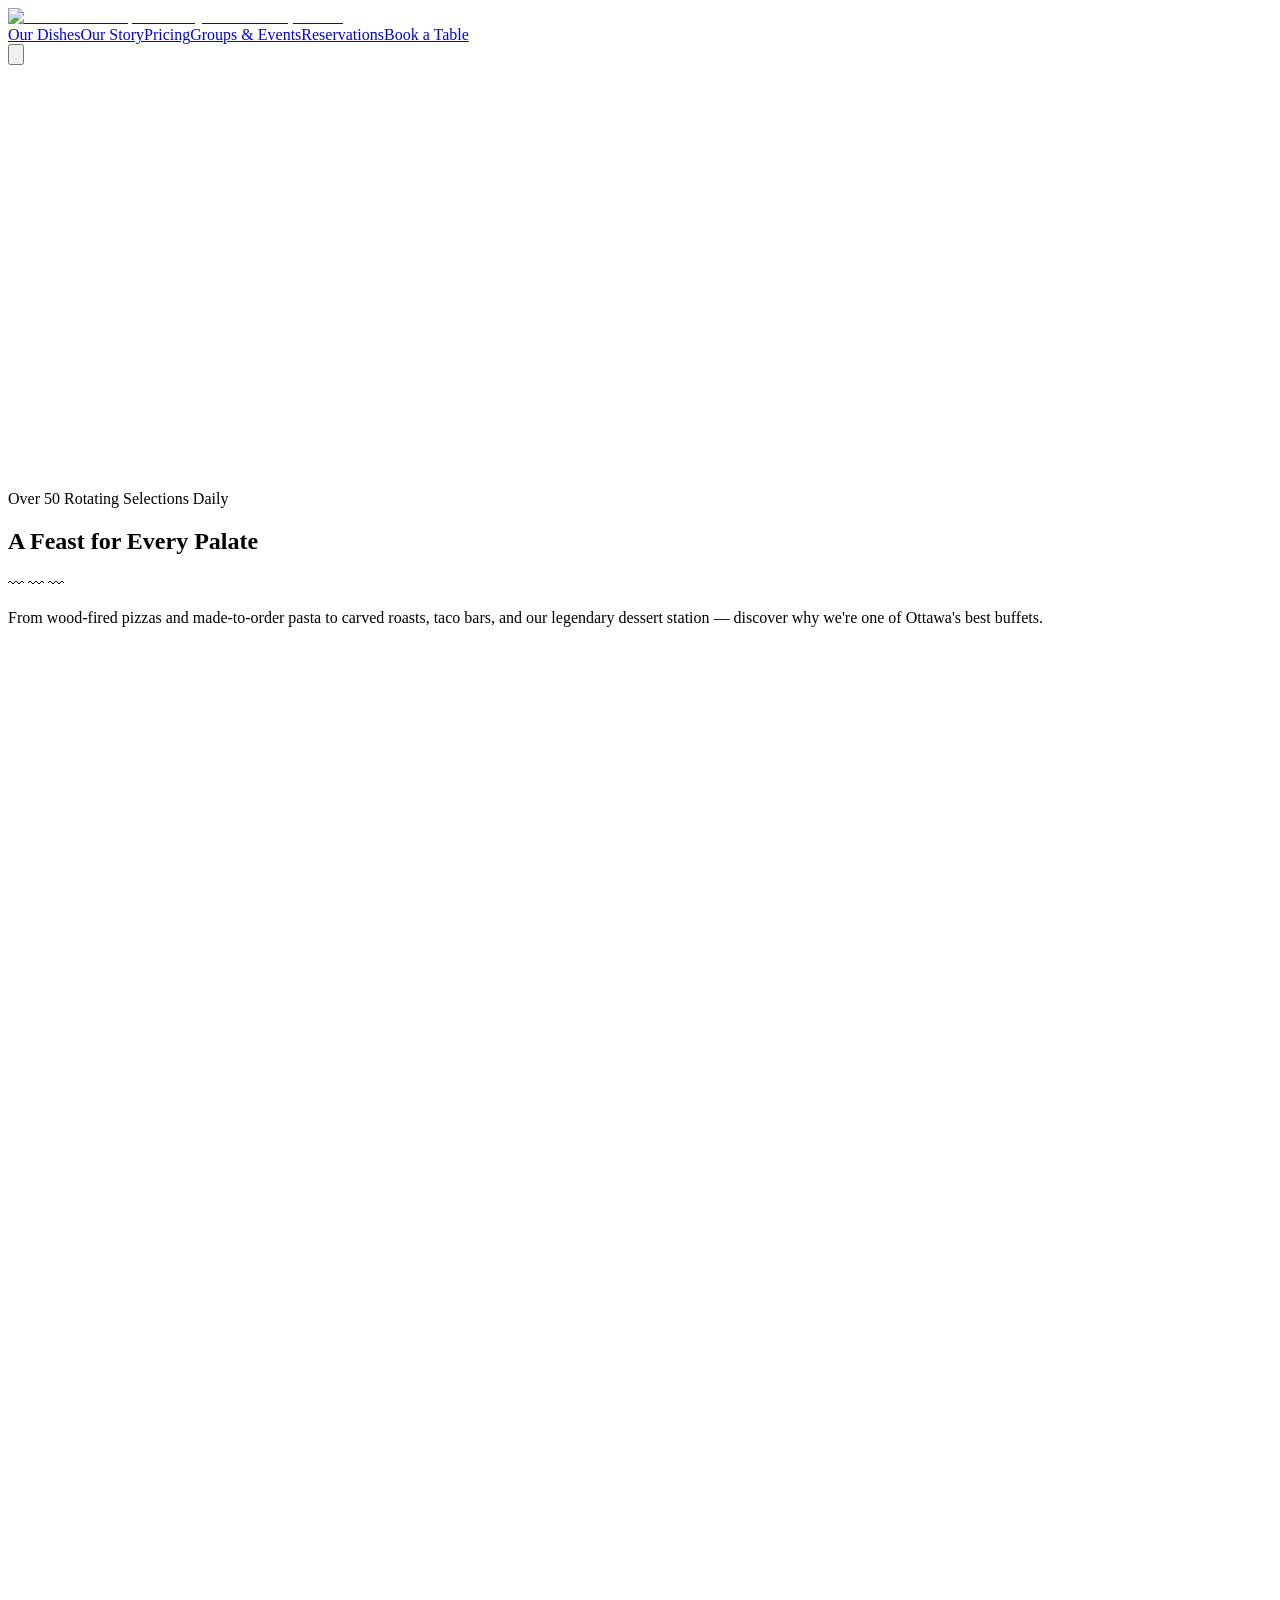
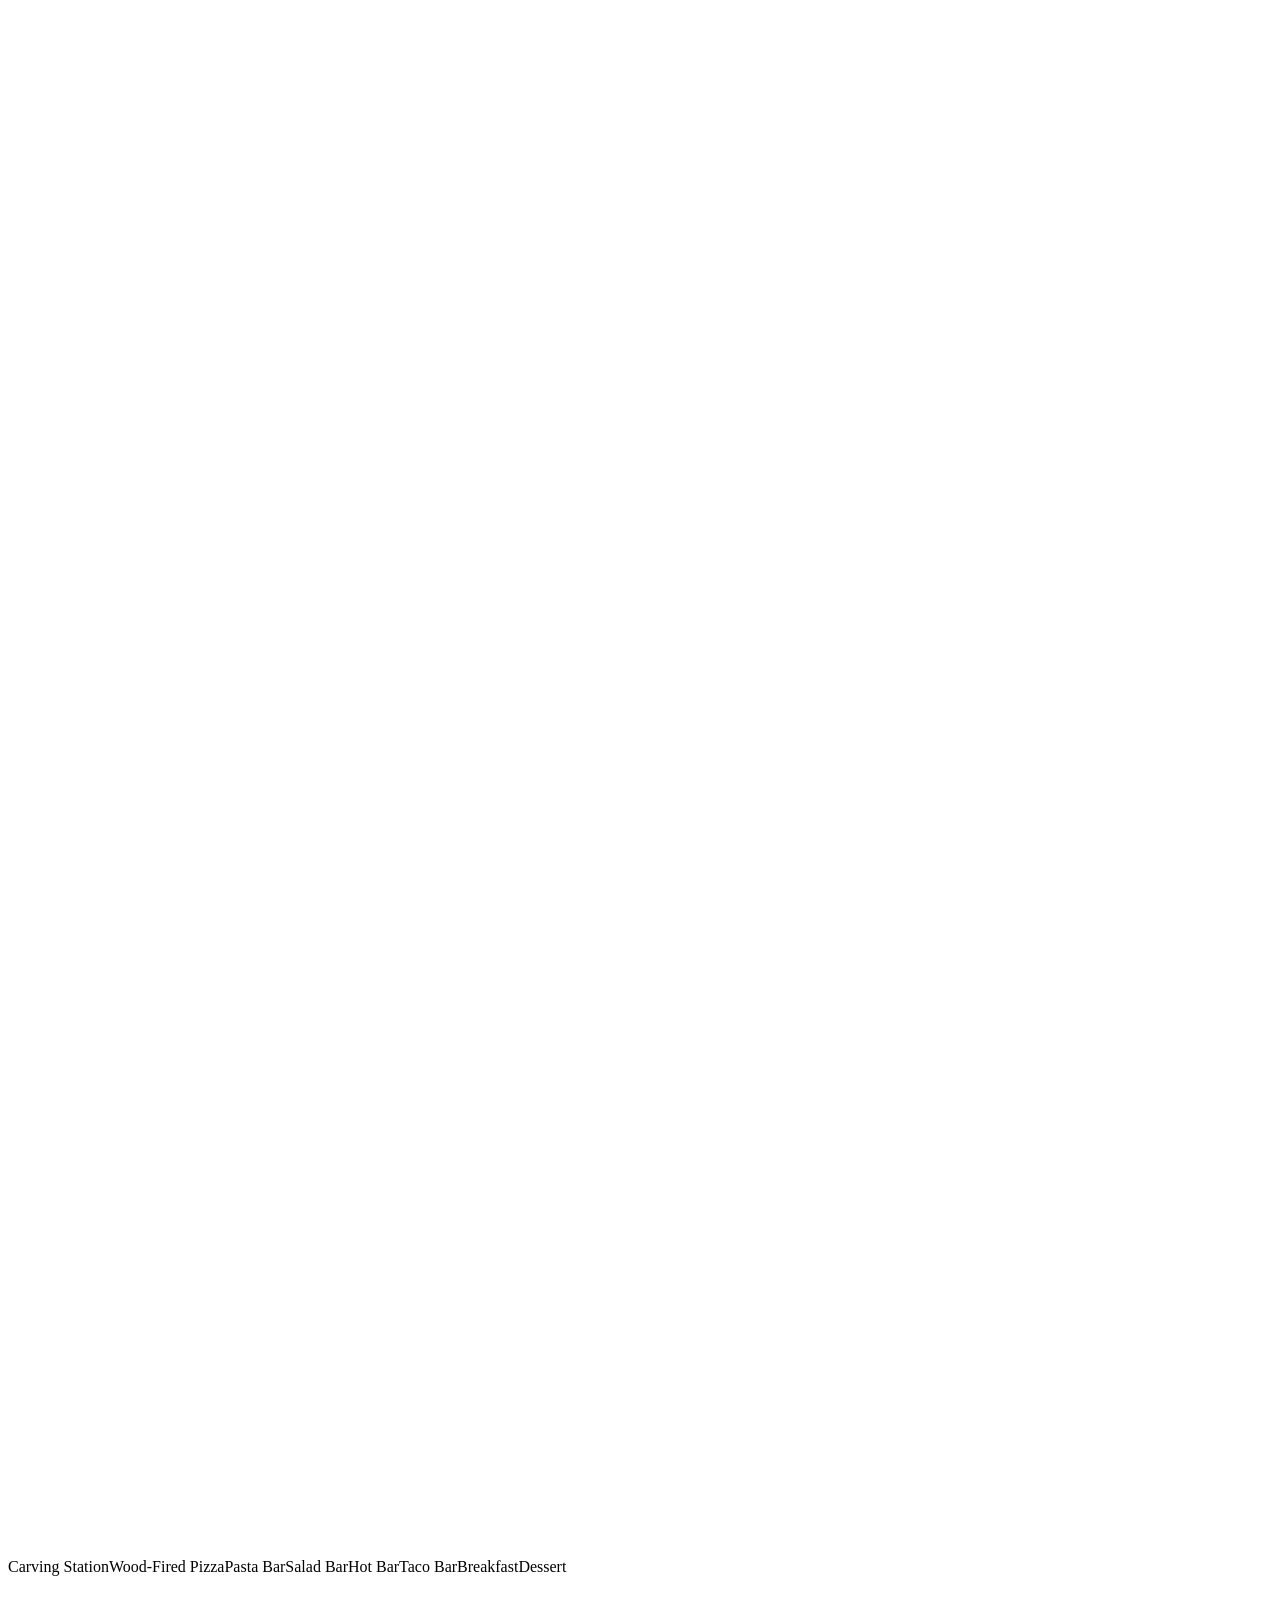
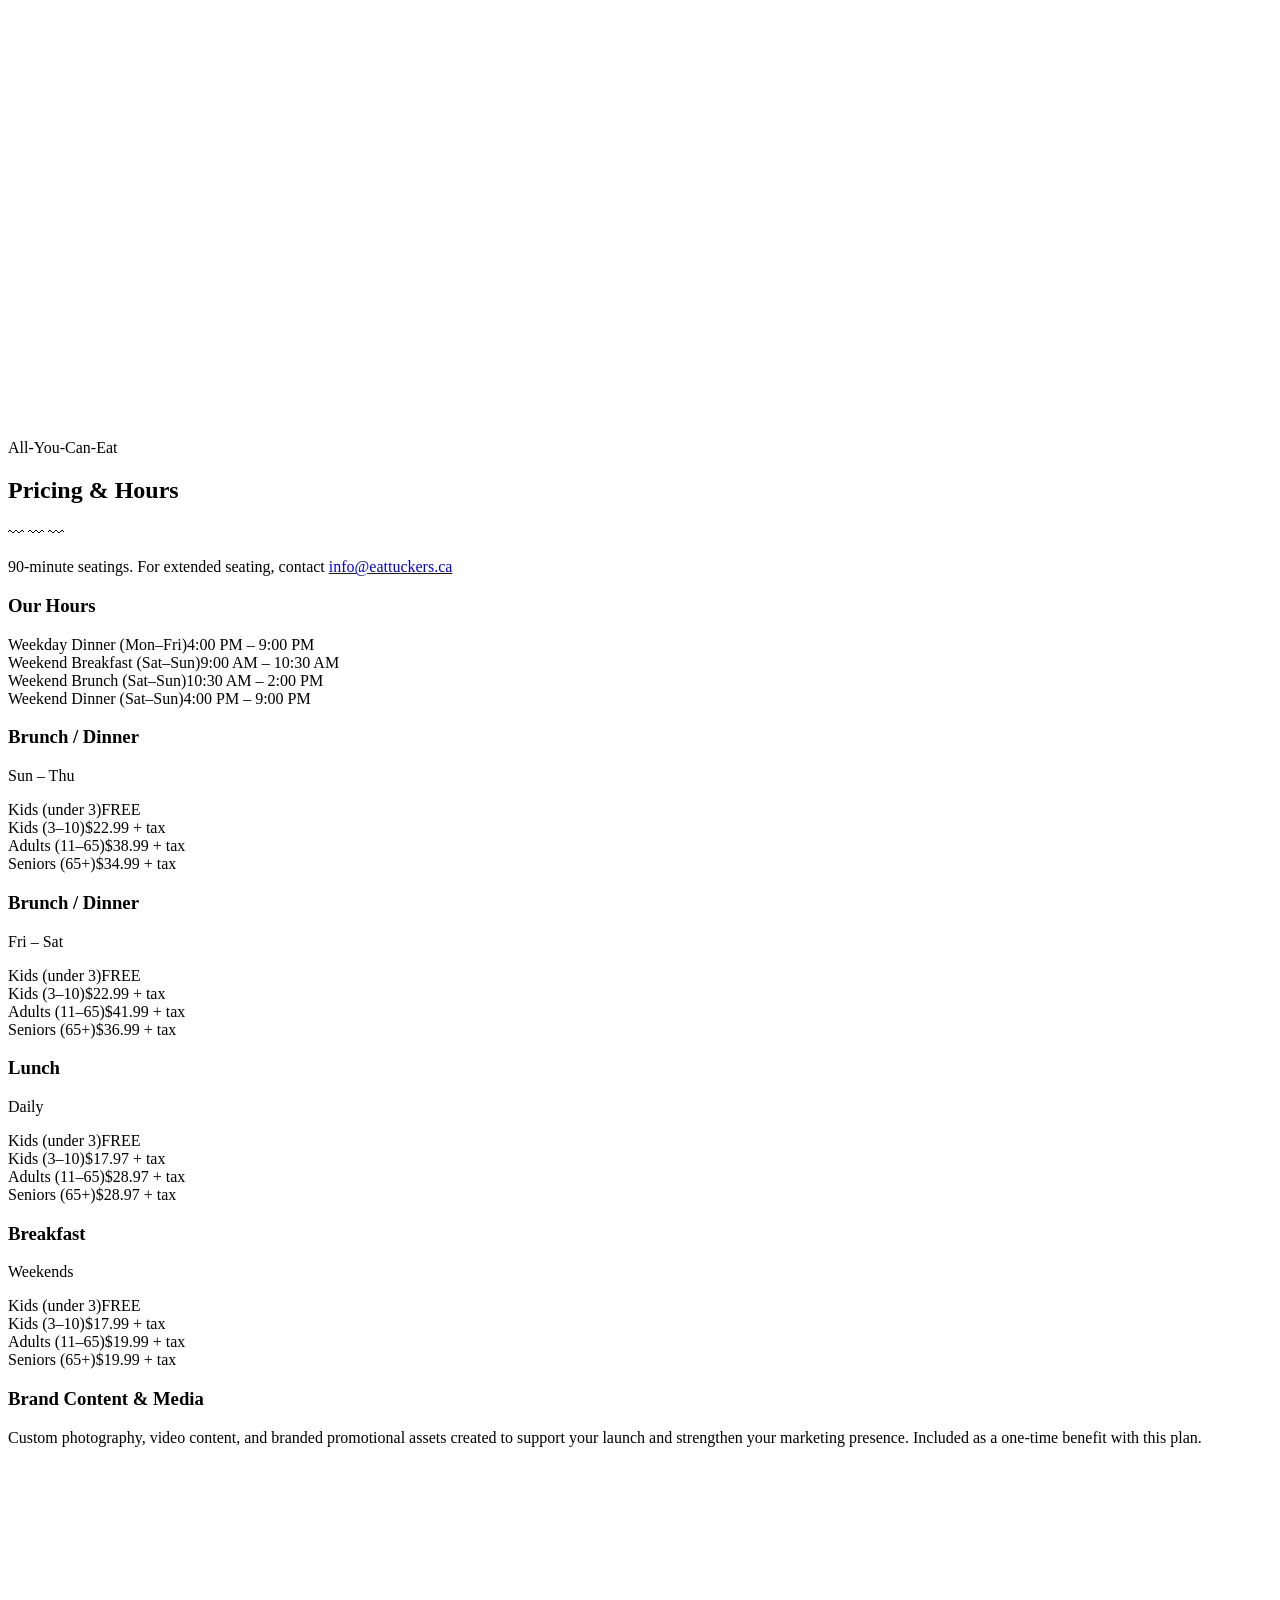
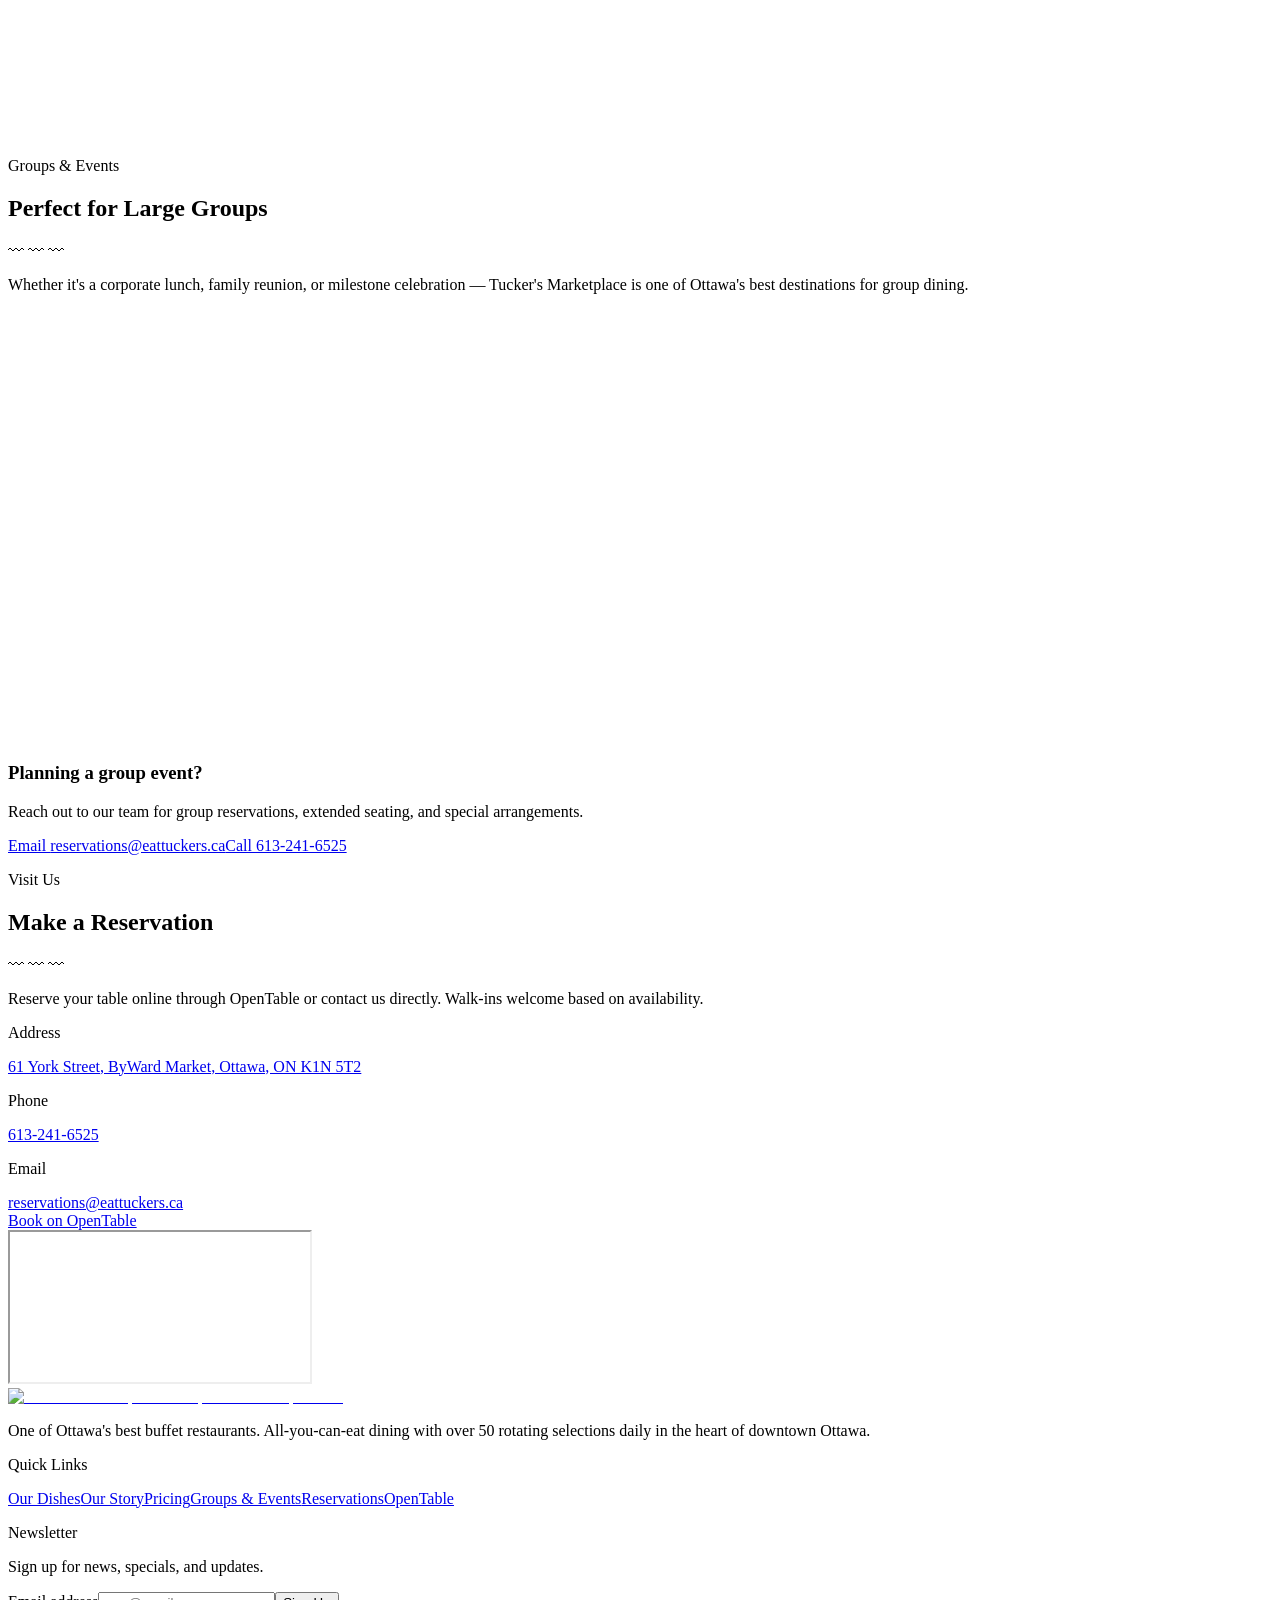
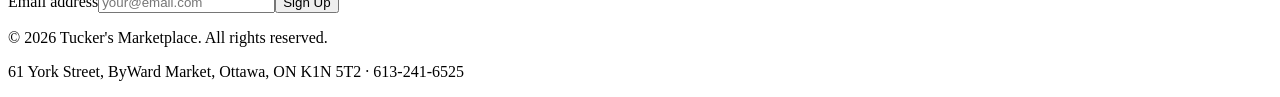
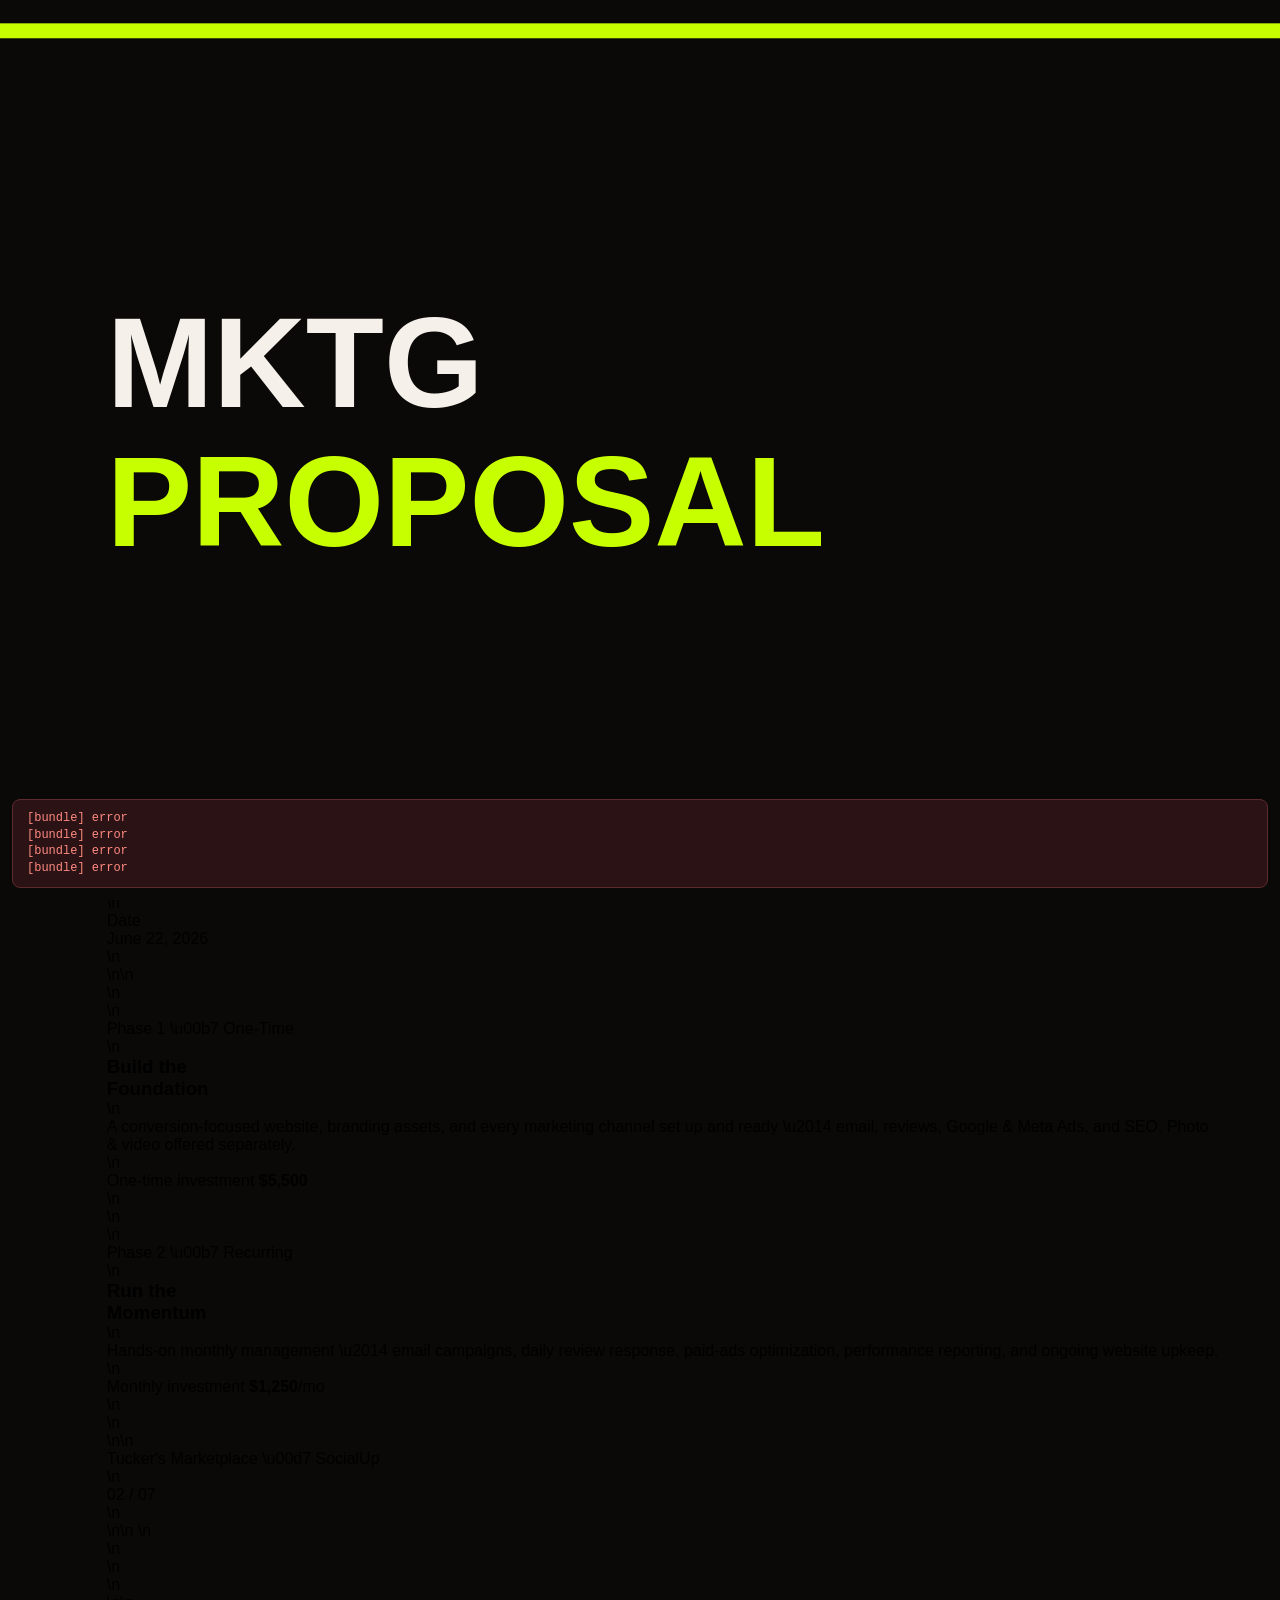
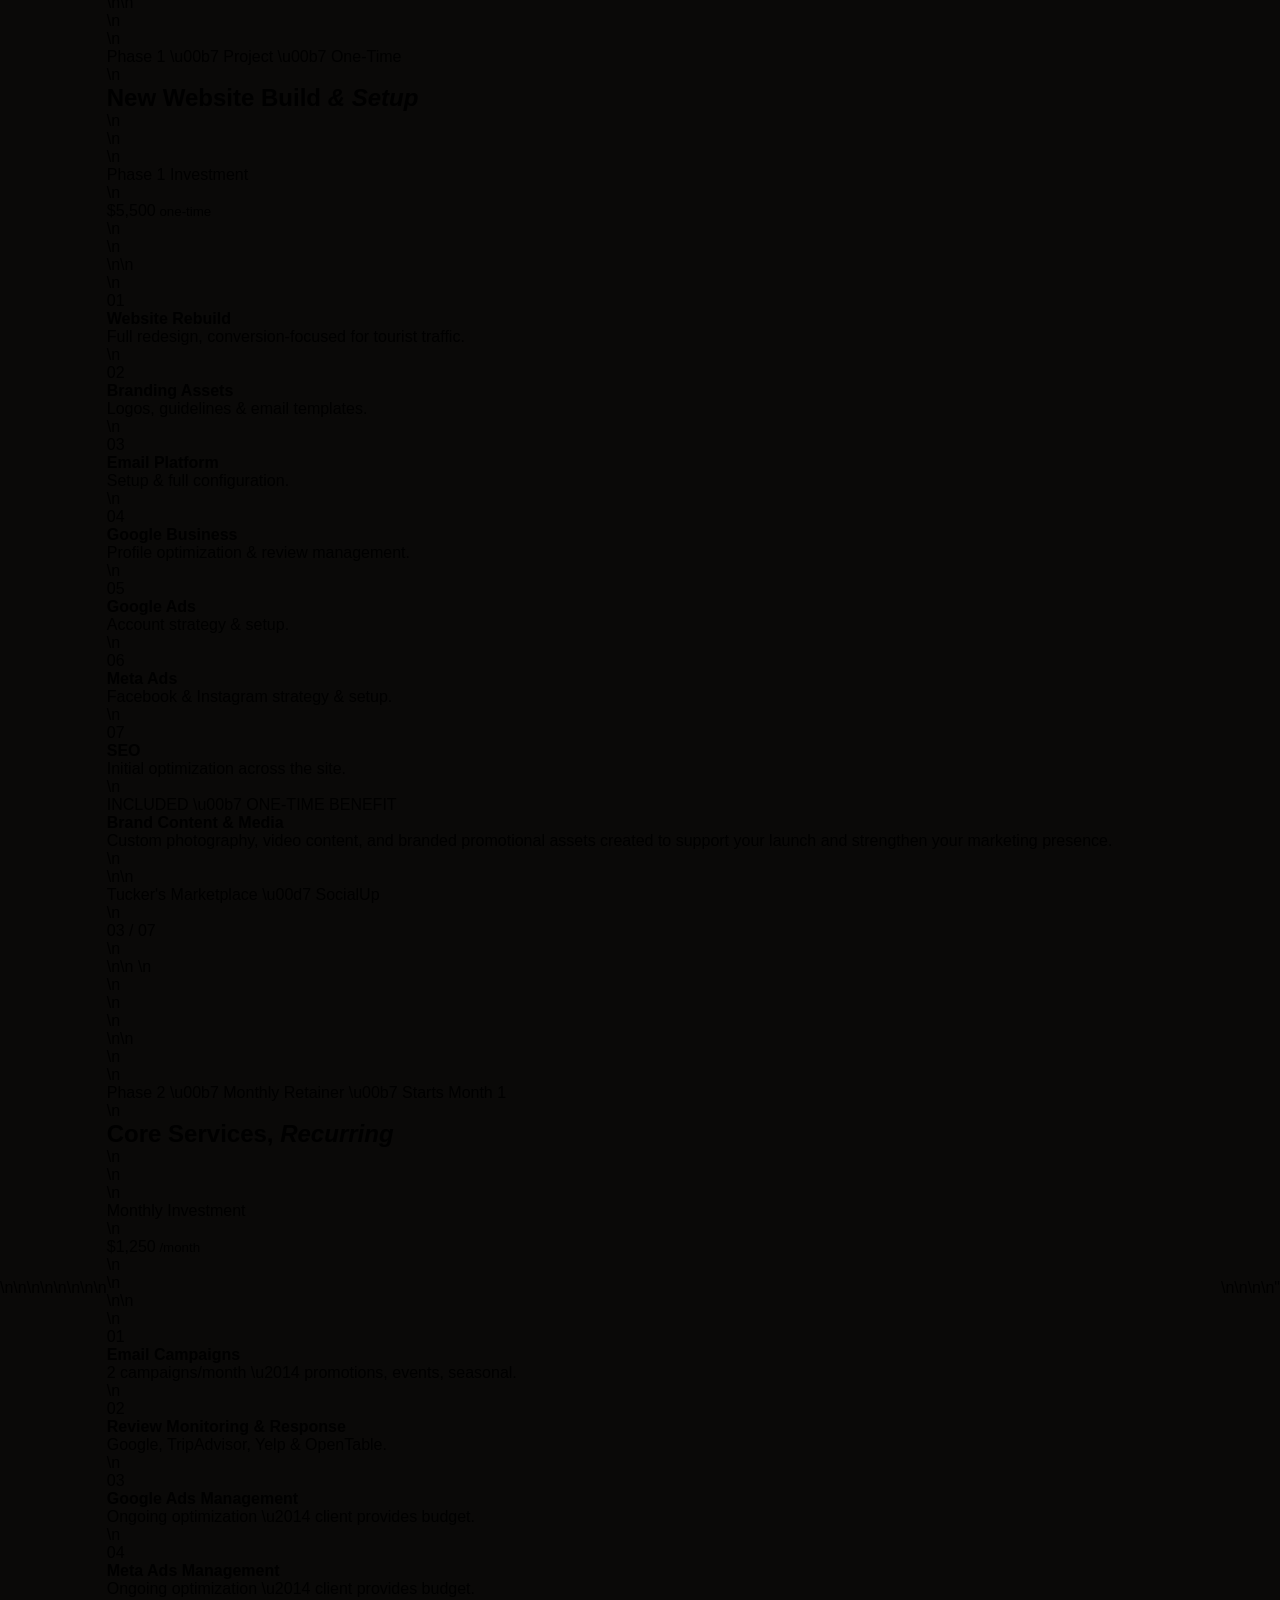
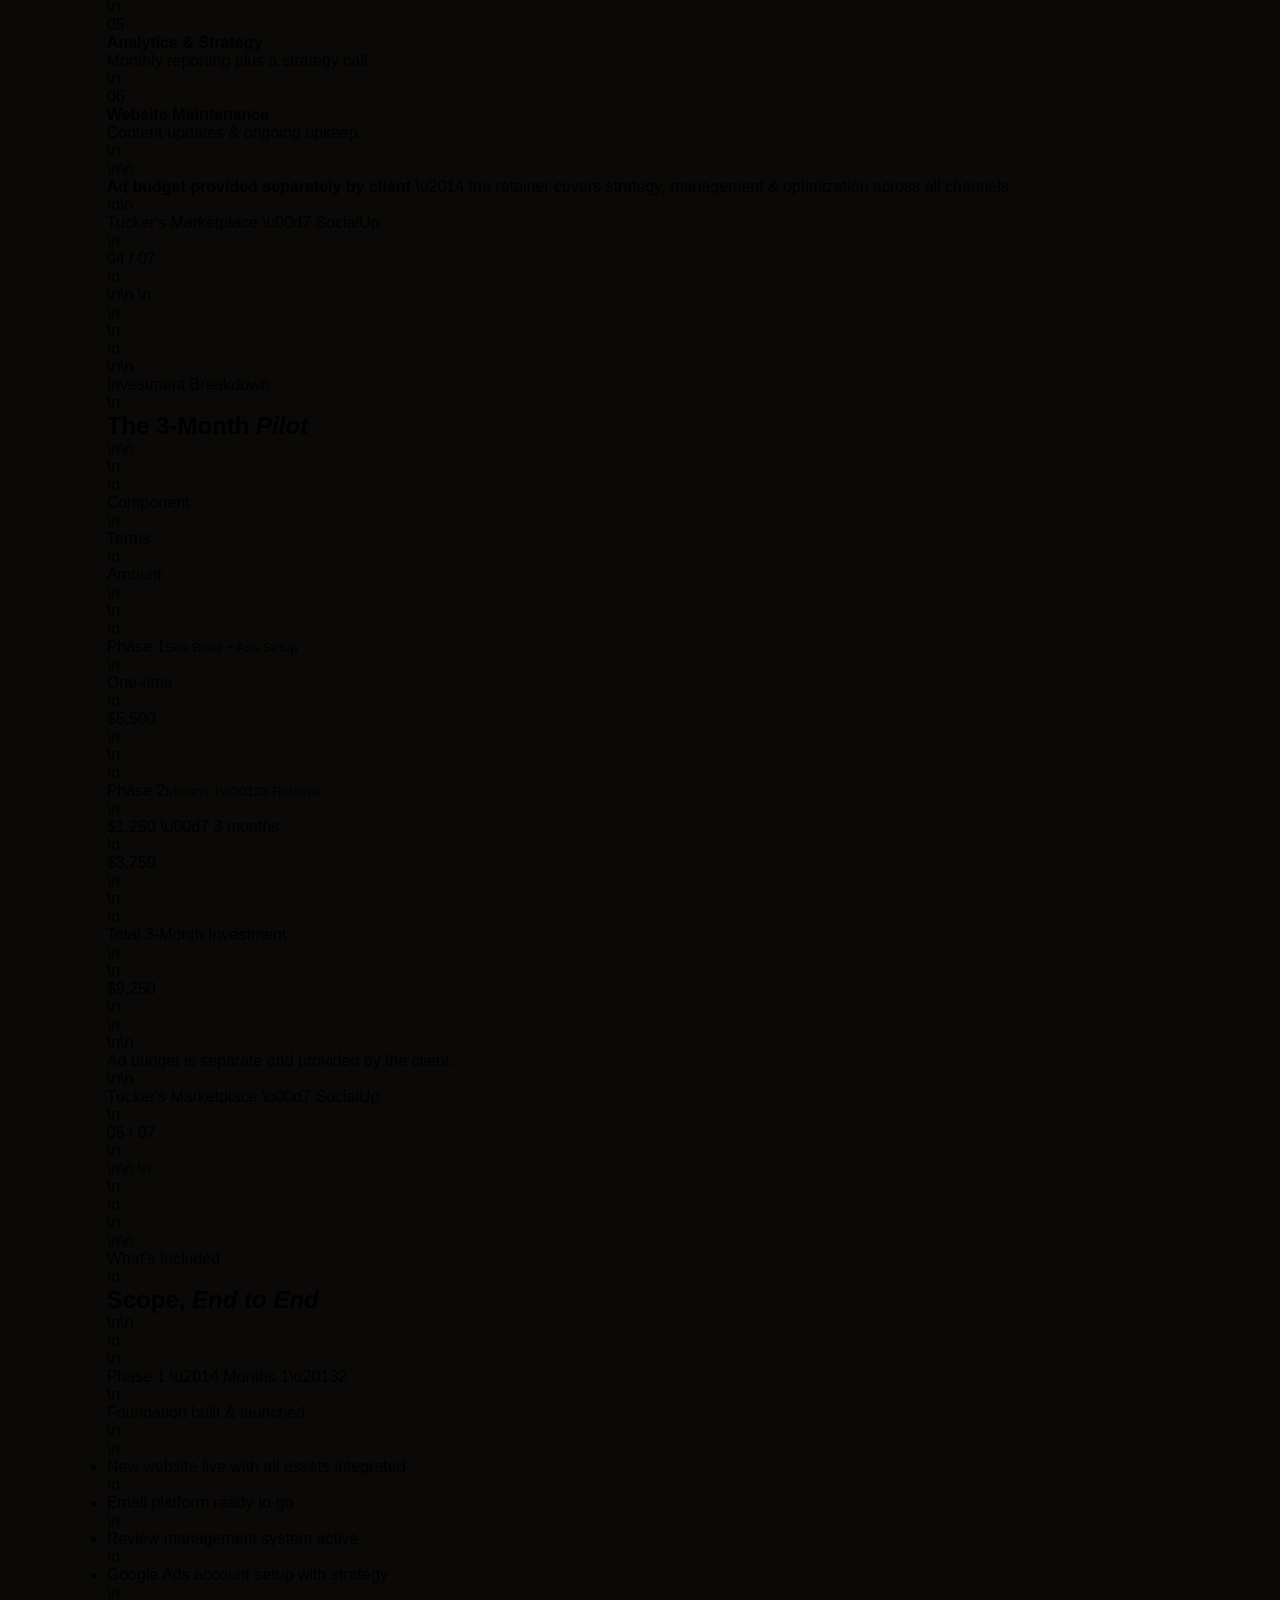
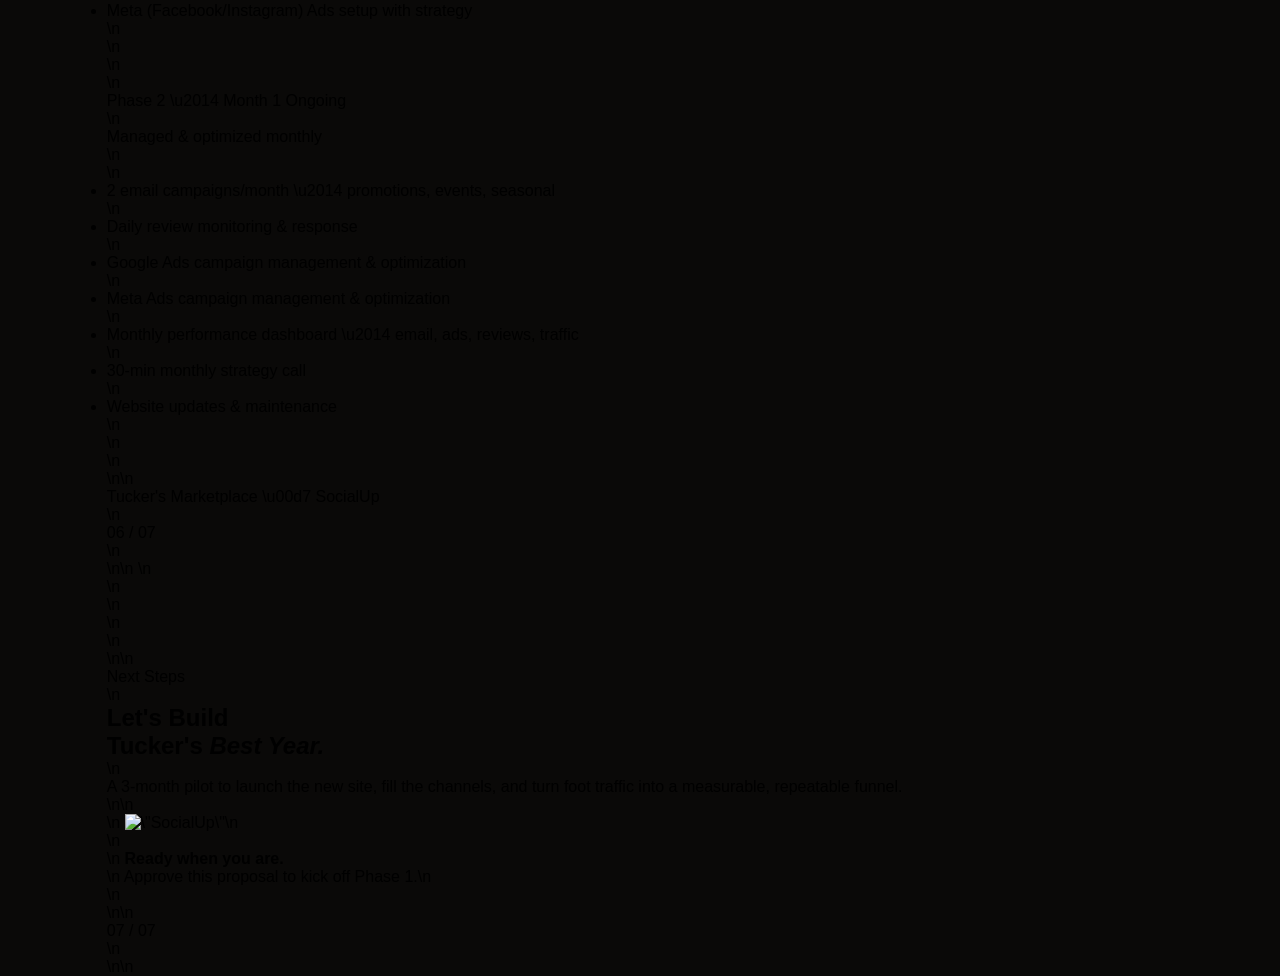
